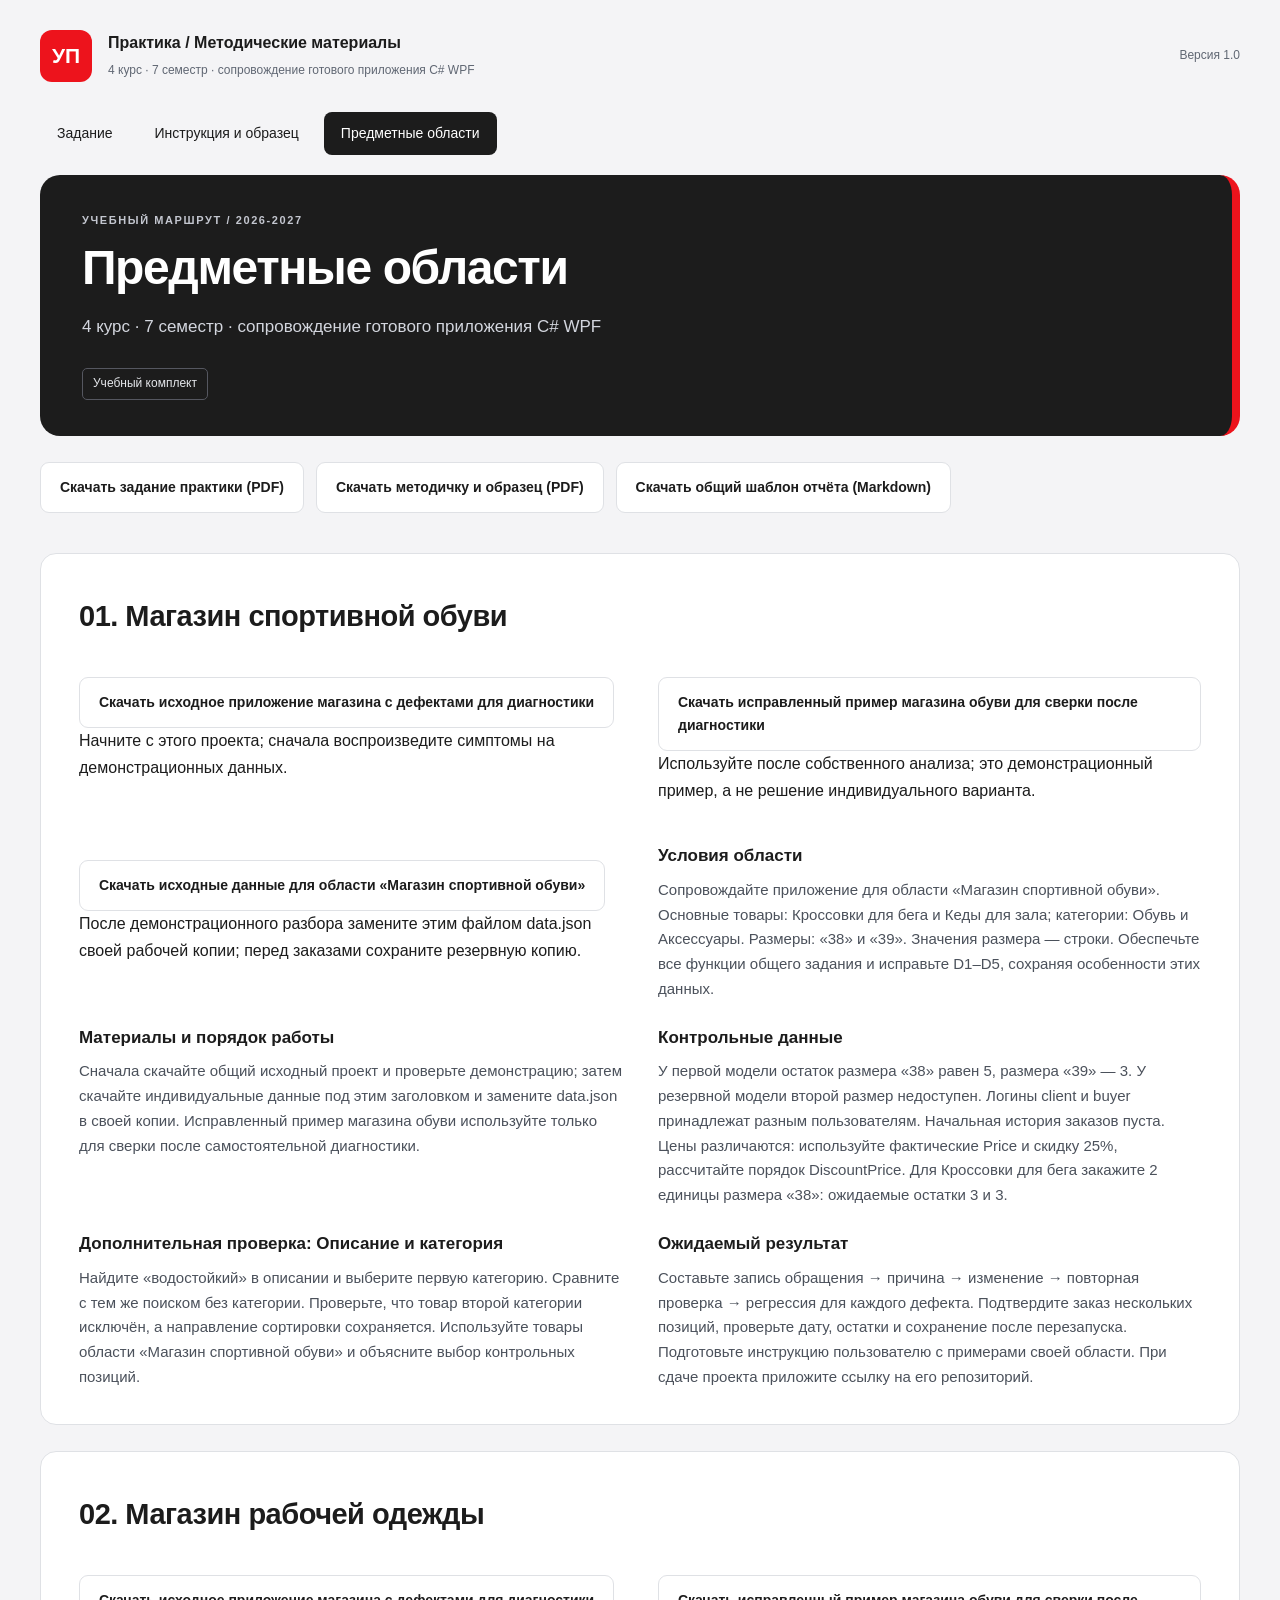
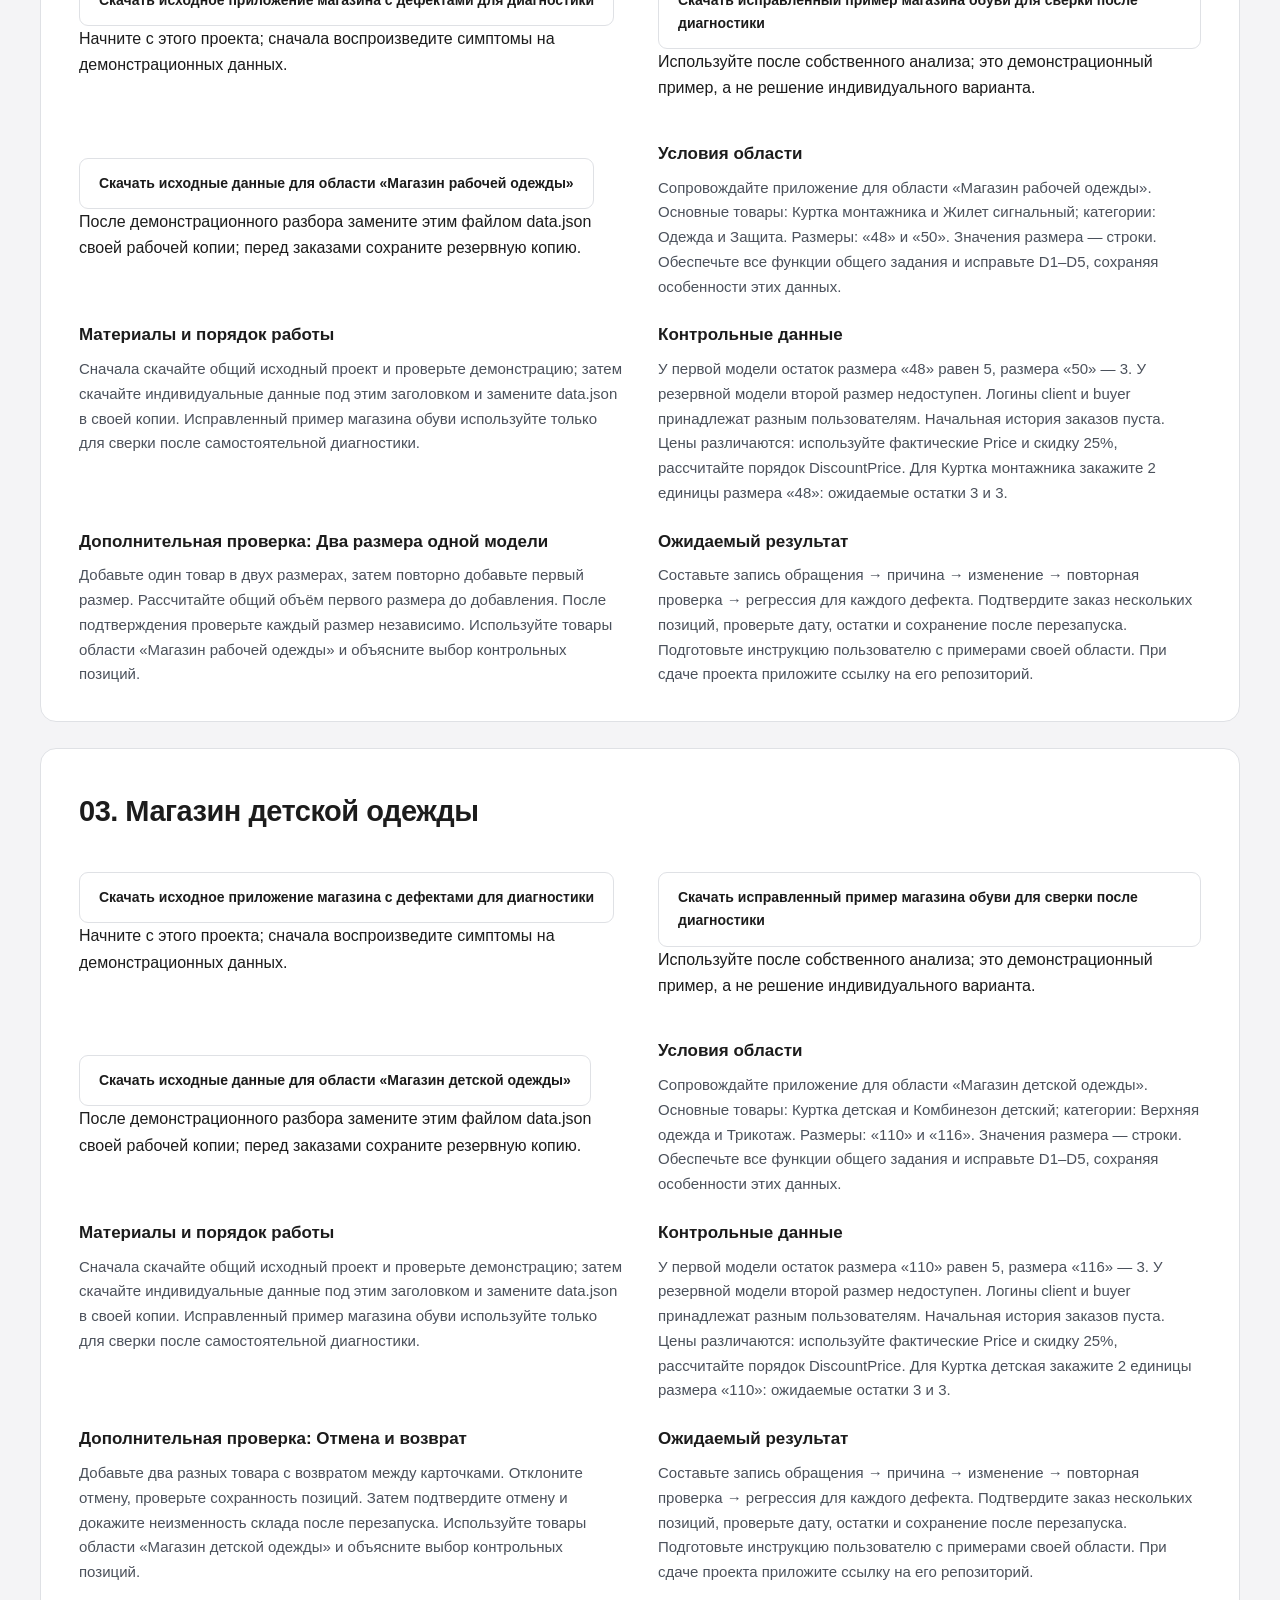
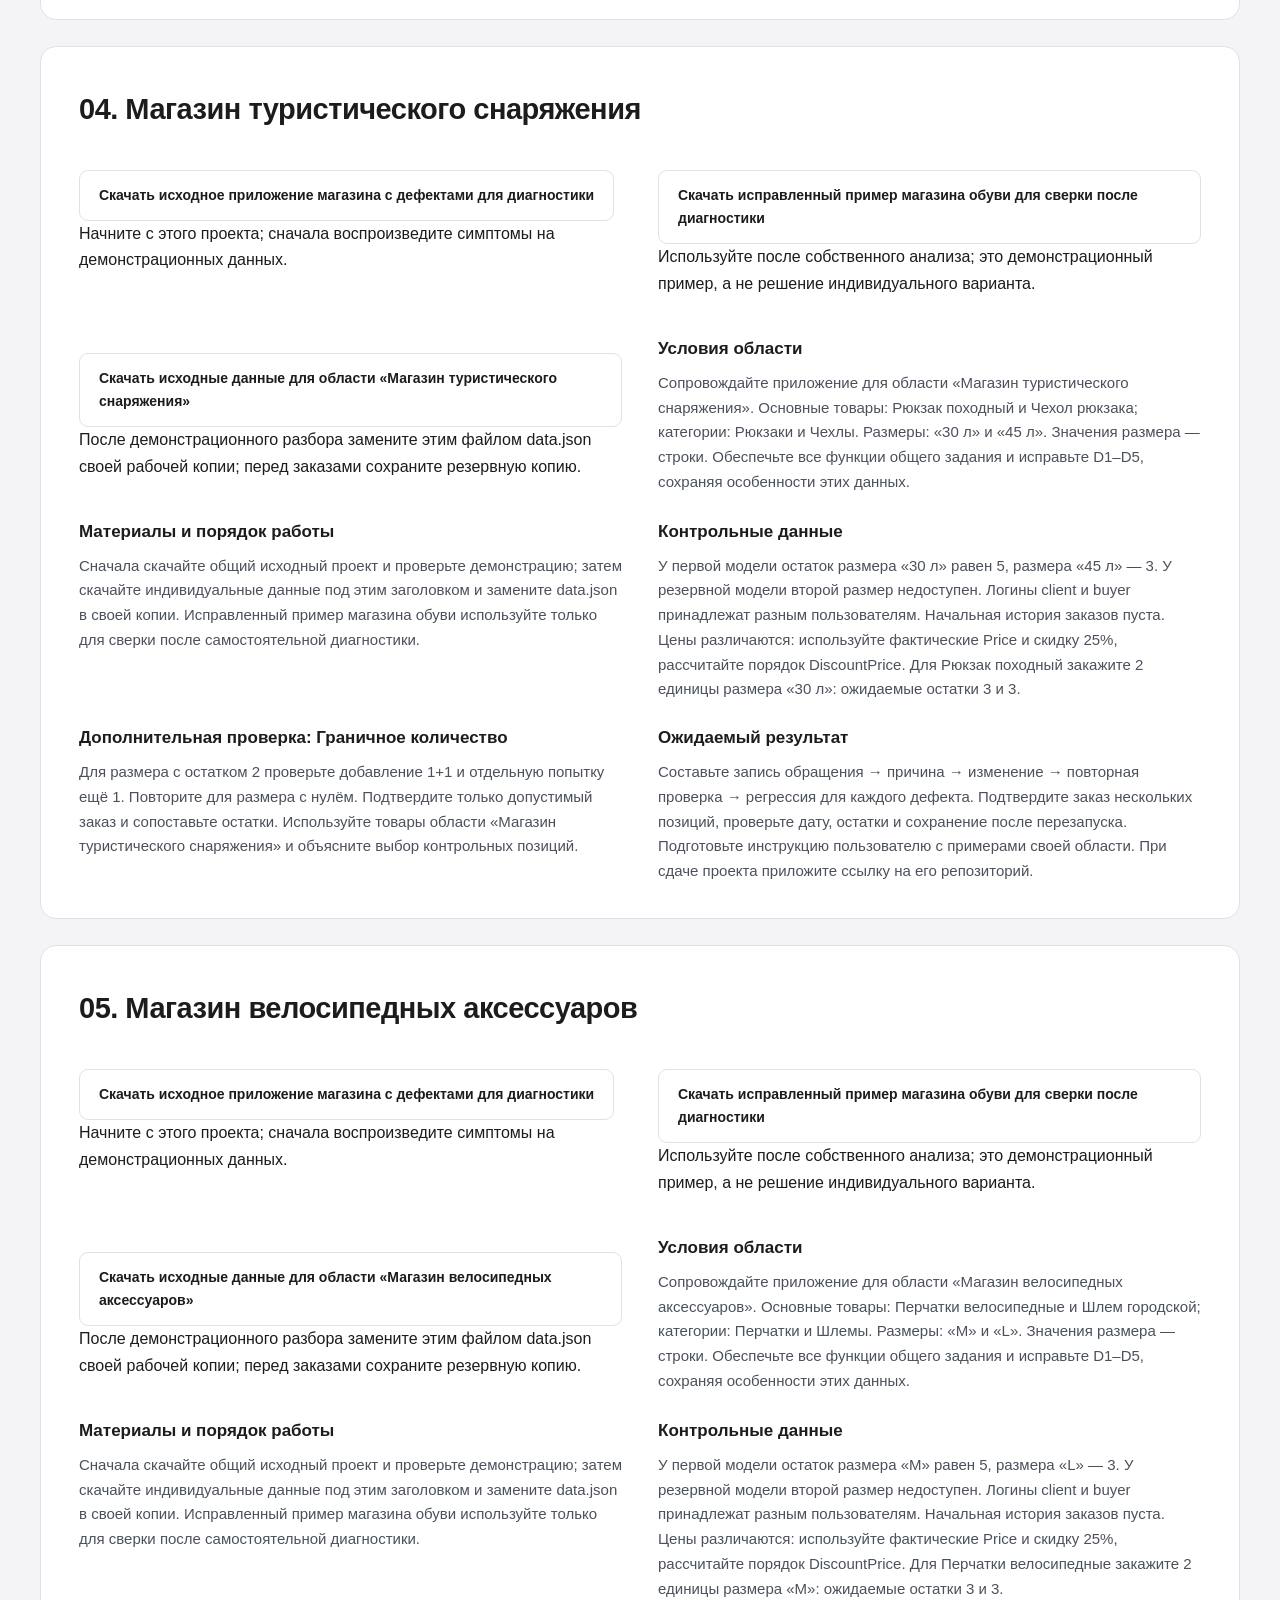
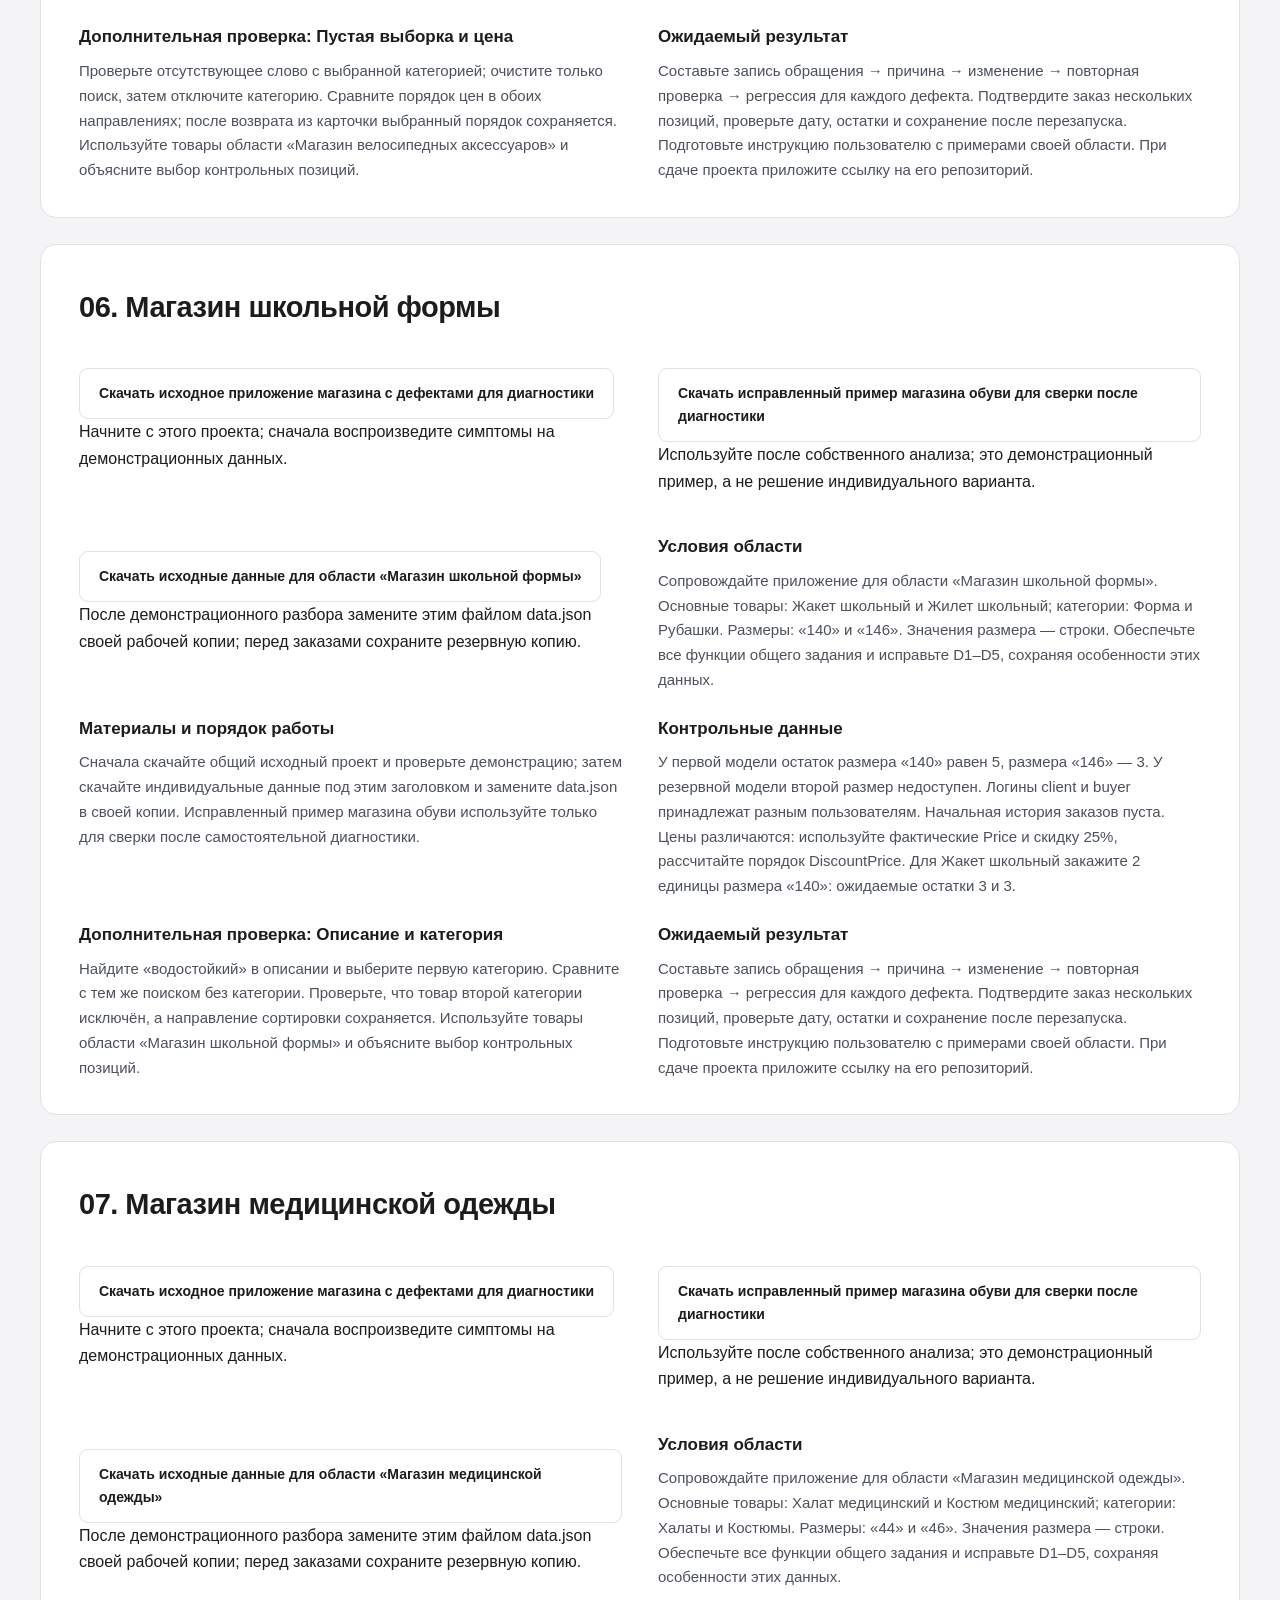
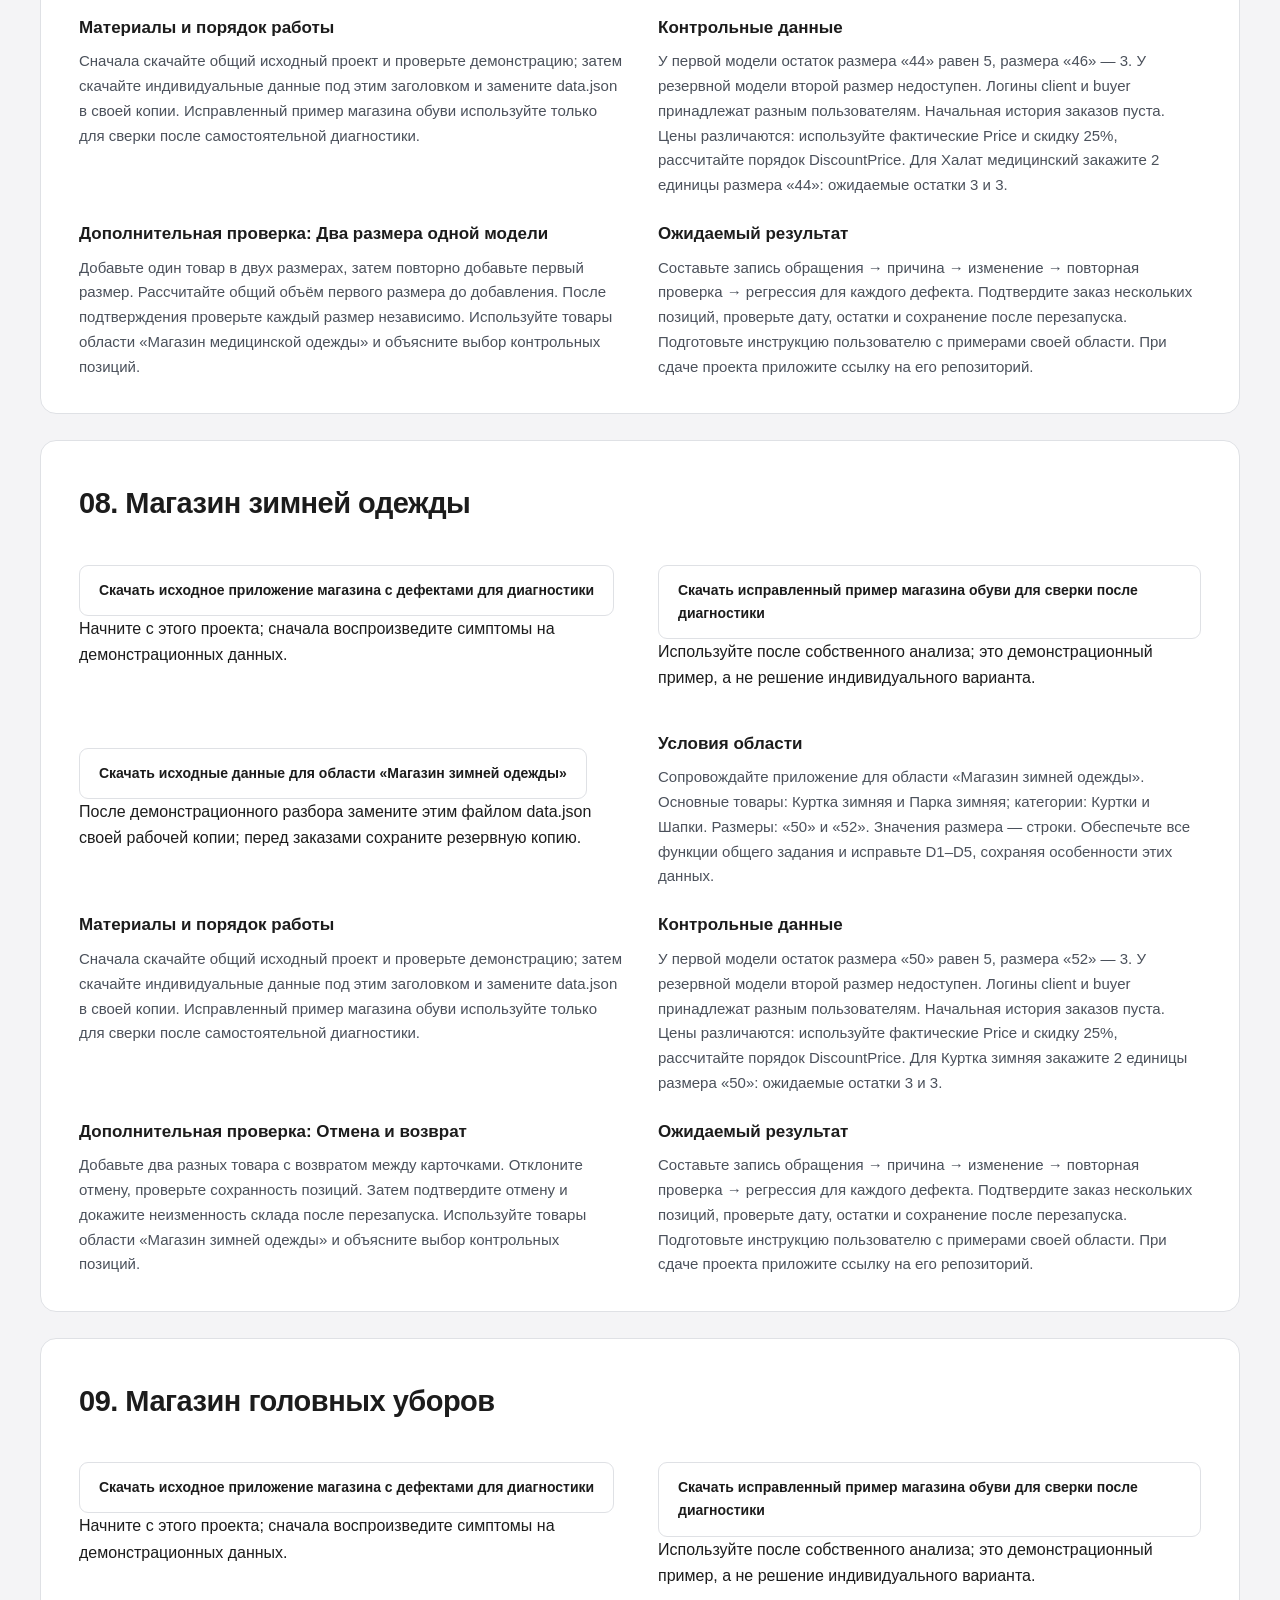
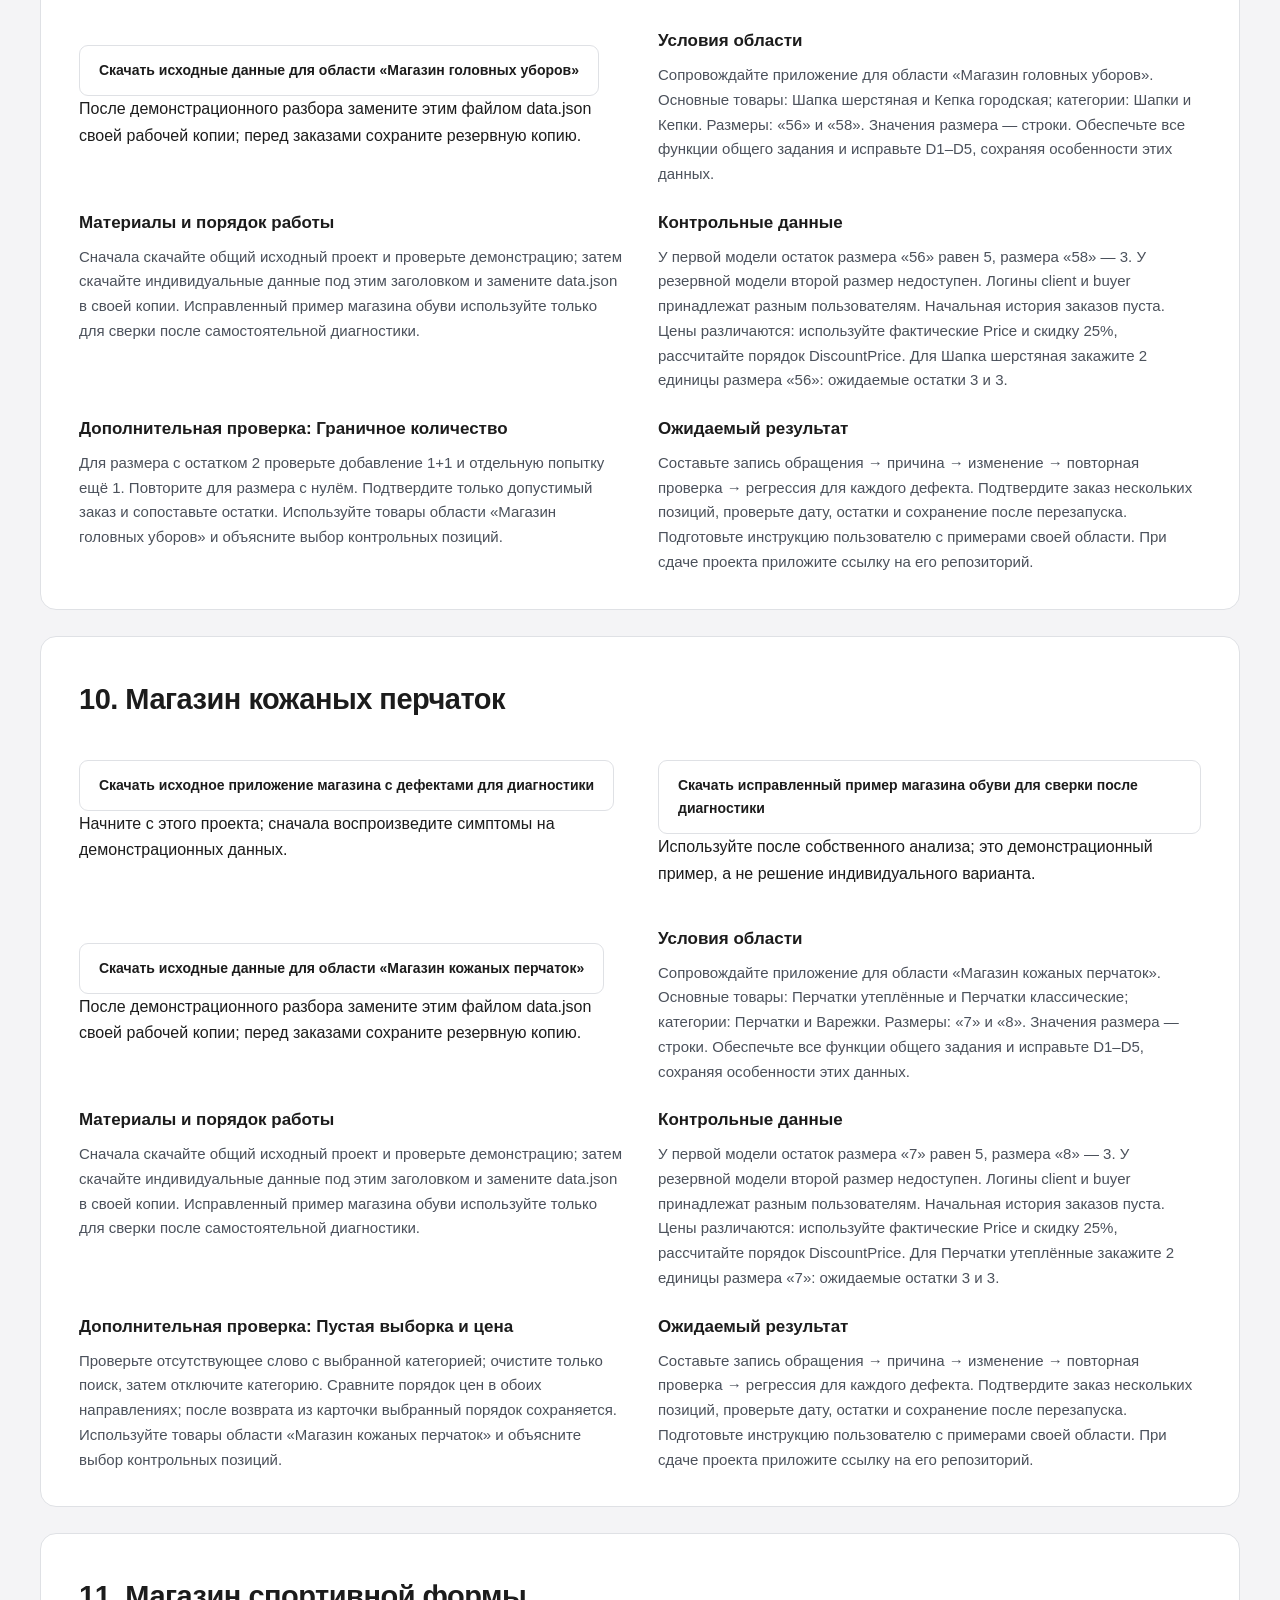
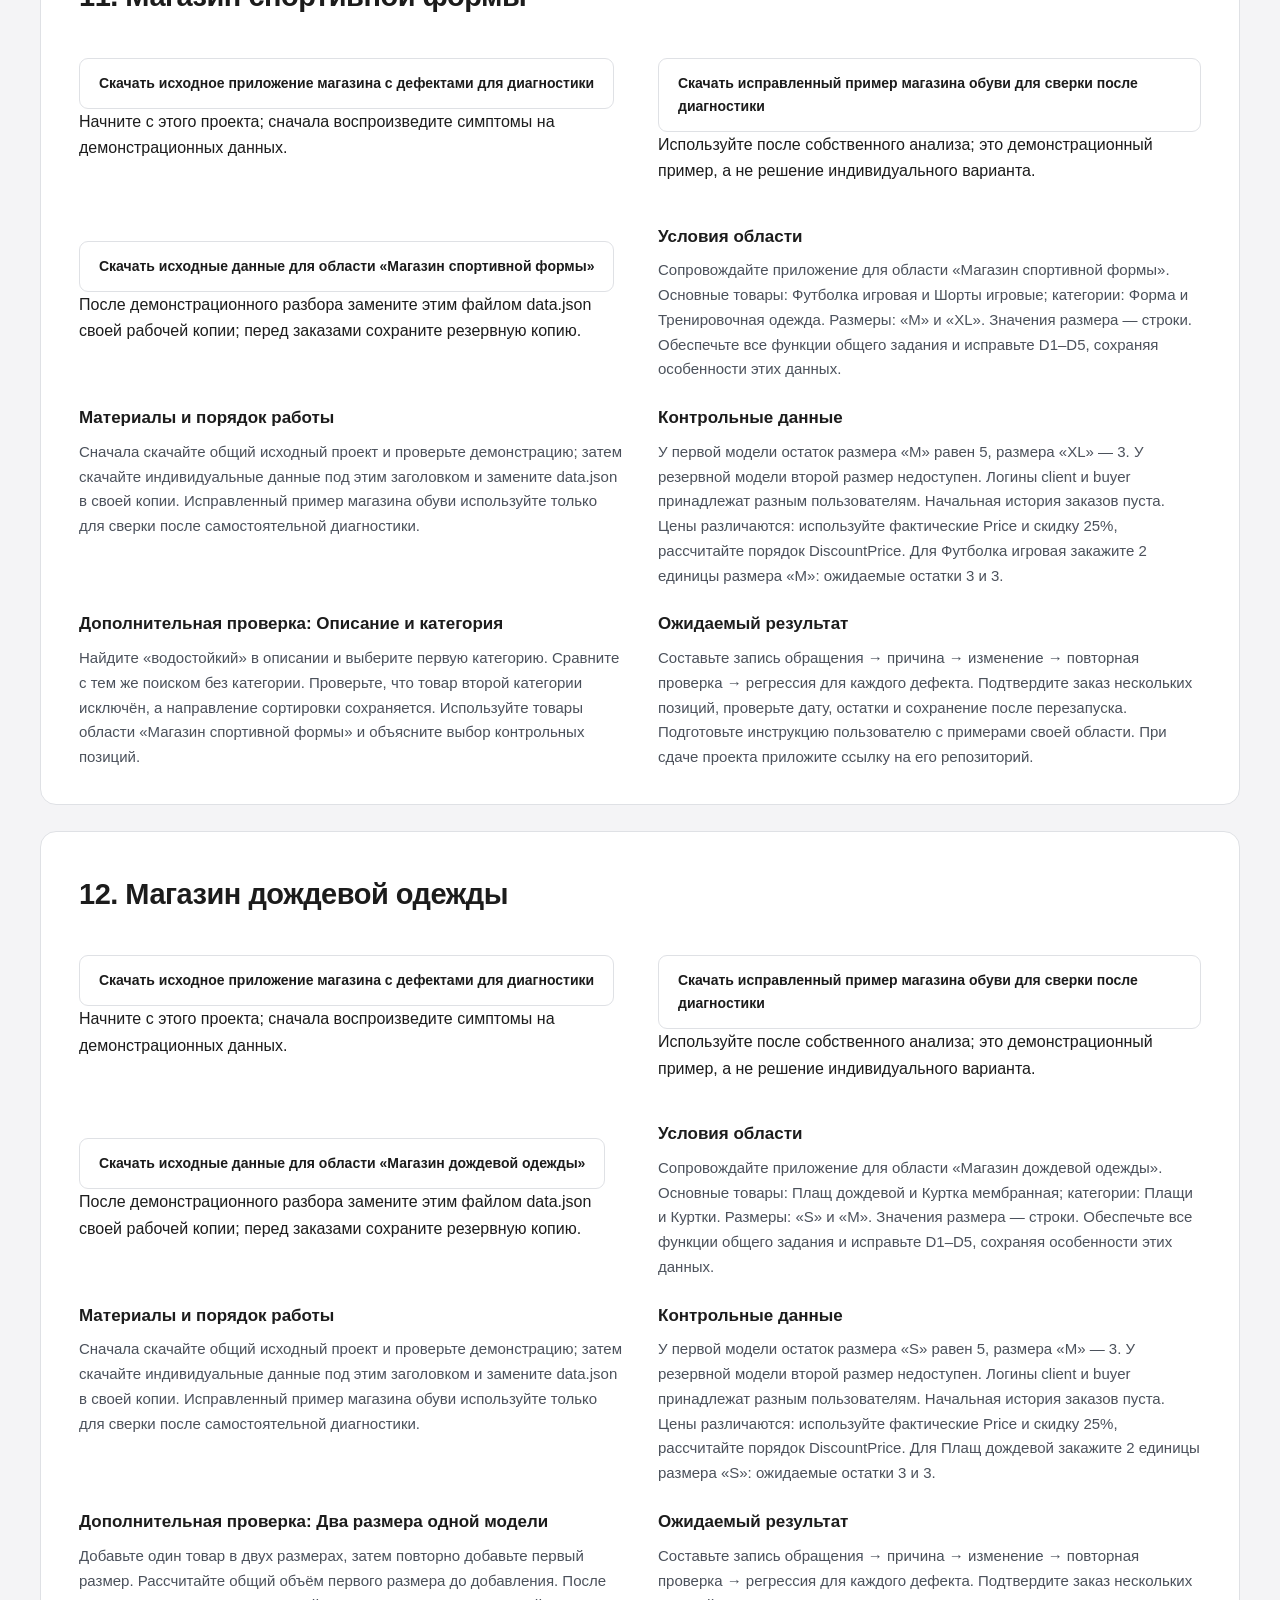
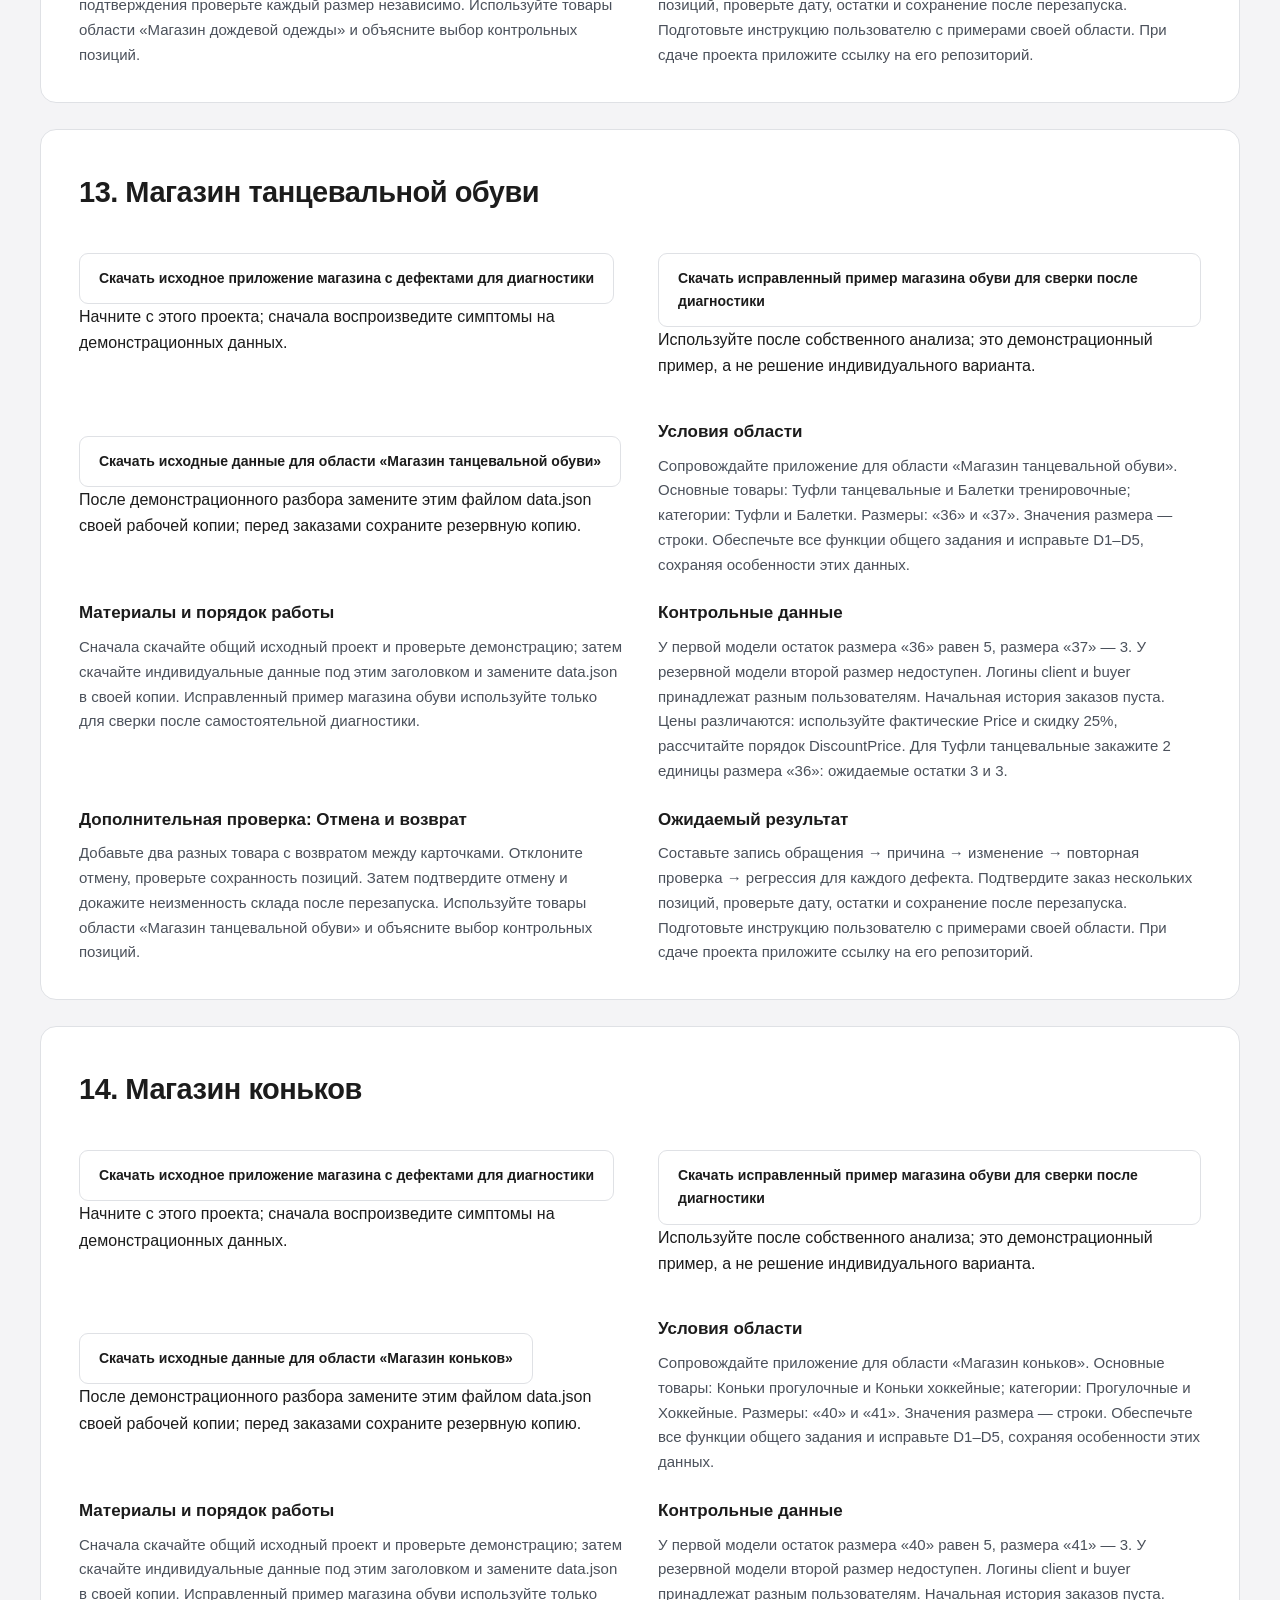
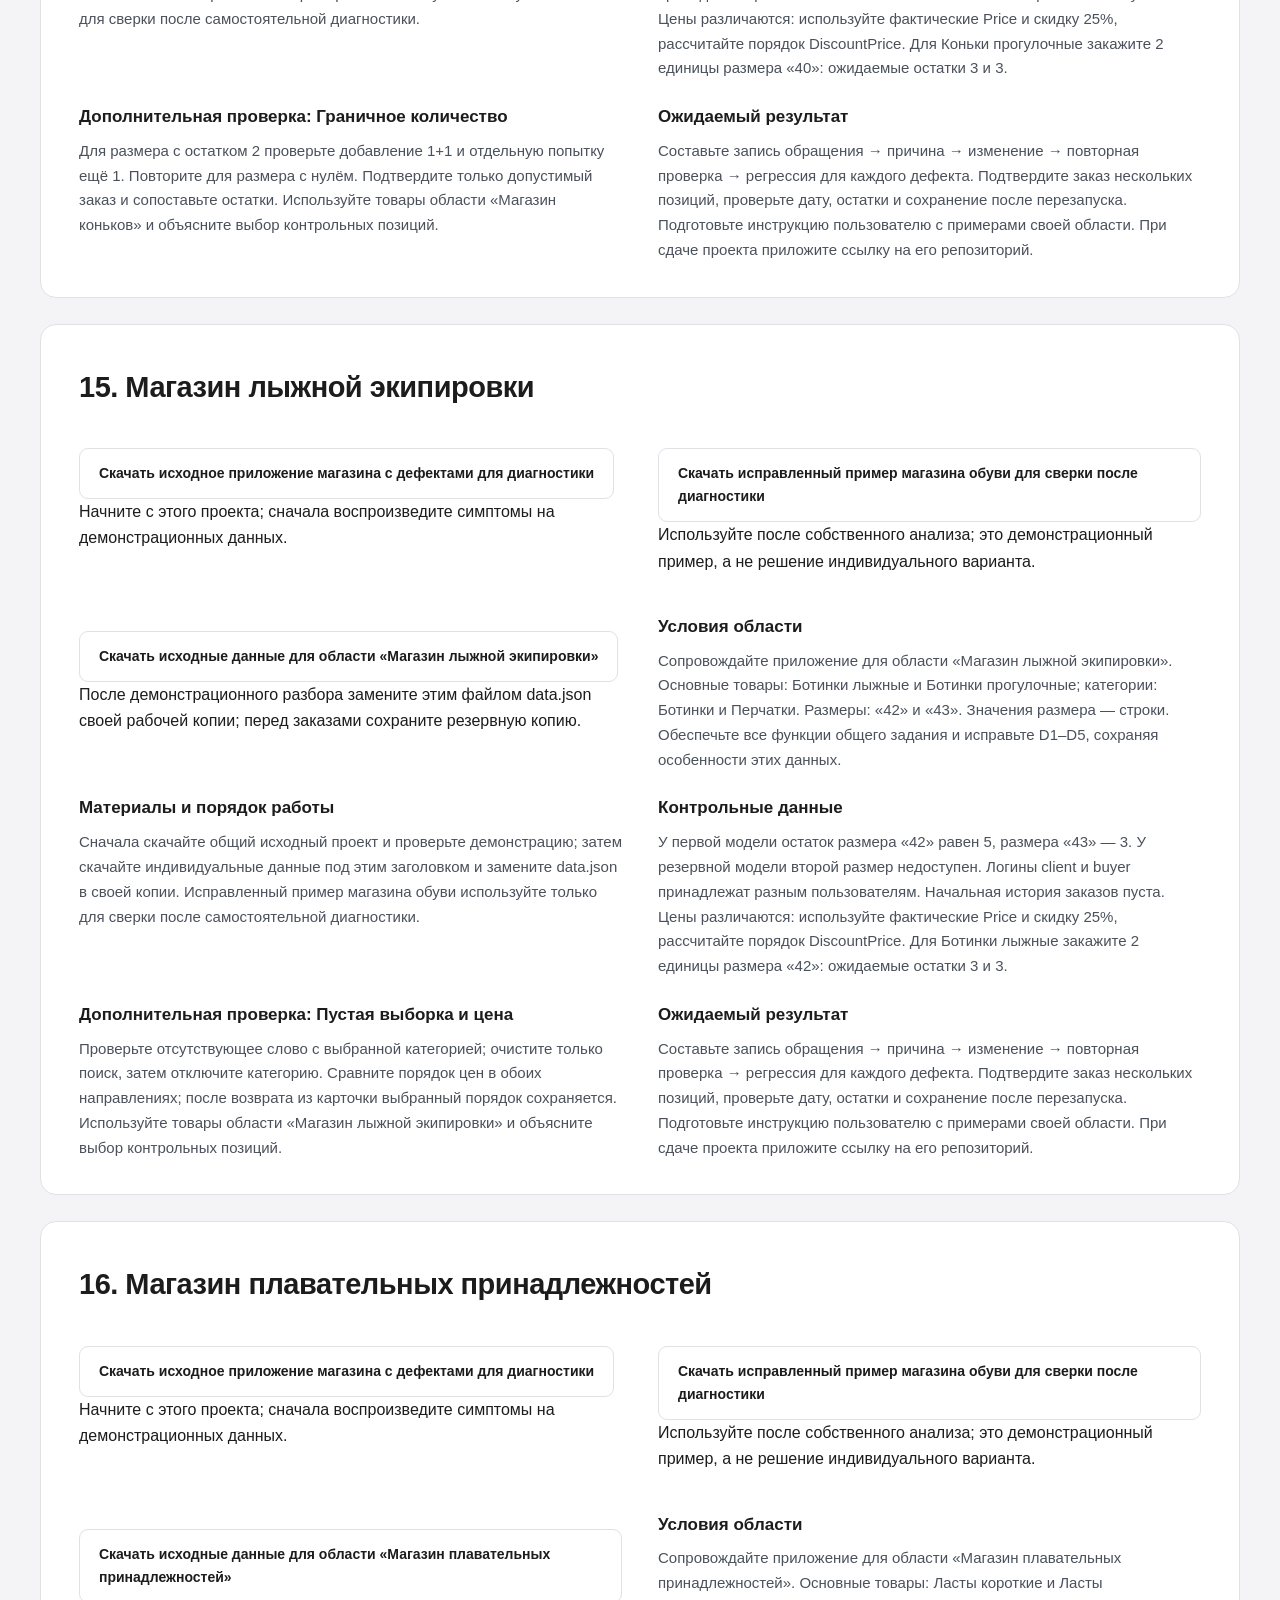
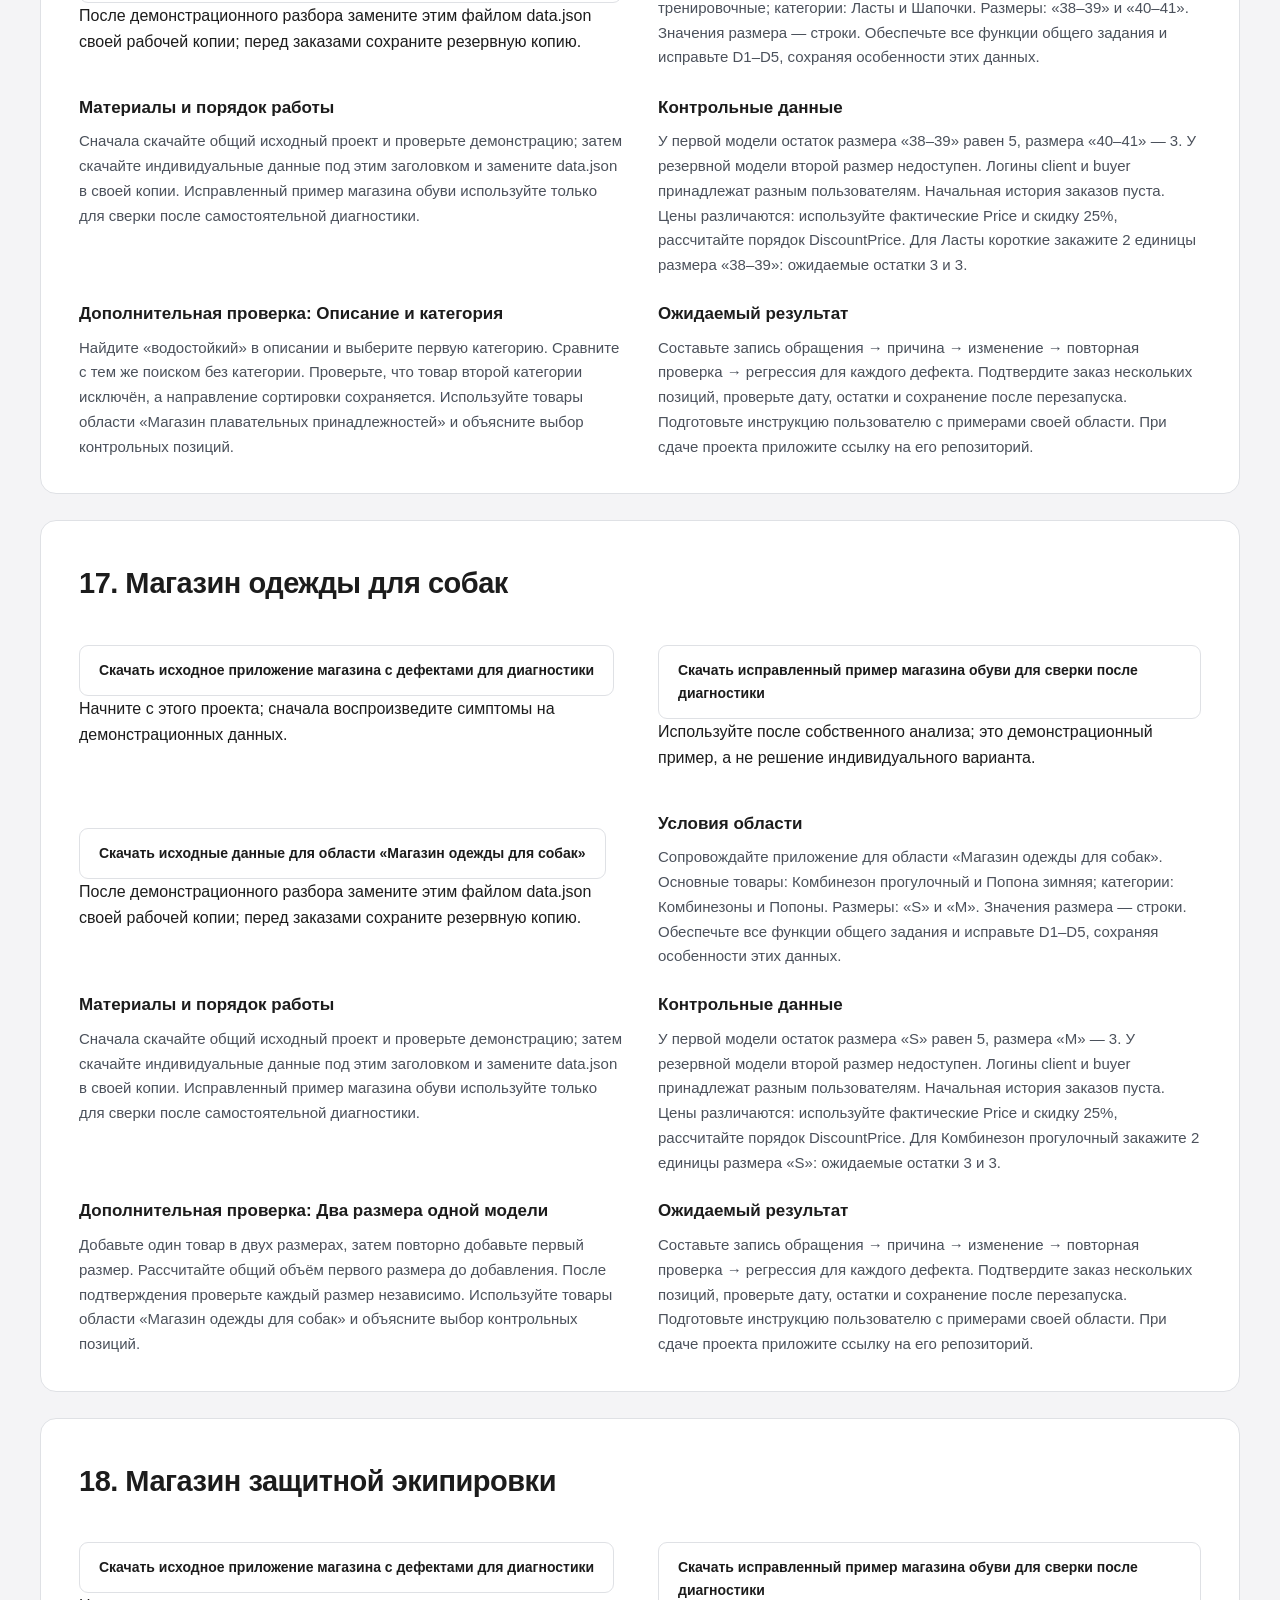
==== site/areas.html @ 61ae073d "Publish verified PM.04 educational practice for semester 7" ====
<!doctype html><html lang="ru"><head><meta charset="utf-8"><meta name="viewport" content="width=device-width,initial-scale=1"><title>Предметные области</title><link rel="icon" href="assets/favicon.svg"><link rel="stylesheet" href="assets/style.css"></head><body><a class="skip" href="#main">Перейти к содержанию</a><header class="shell top"><a class="brand" href="index.html"><span class="emblem">УП</span><span><strong>Практика / Методические материалы</strong><small>4 курс · 7 семестр · сопровождение готового приложения C# WPF</small></span></a><span class="version">Версия 1.0</span></header><div class="shell"><nav><a href="index.html" >Задание</a><a href="lessons.html" >Инструкция и образец</a><a href="areas.html" aria-current=page>Предметные области</a></nav><main id="main"><section class="hero"><p class="eyebrow">Учебный маршрут / 2026-2027</p><h1>Предметные области</h1><p>4 курс · 7 семестр · сопровождение готового приложения C# WPF</p><span class="badge">Учебный комплект</span></section><div class="downloads"><a class="button" href="downloads/assignment.pdf">Скачать задание практики (PDF)</a><a class="button" href="downloads/guide.pdf">Скачать методичку и образец (PDF)</a><a class="button" href="downloads/report-template.md">Скачать общий шаблон отчёта (Markdown)</a></div><article class="lesson" id="variant-01"><p class="eyebrow"></p><h2>01. Магазин спортивной обуви</h2><div class="blocks"><p class="block"><a class="button" href="downloads/Shop-source.zip">Скачать исходное приложение магазина с дефектами для диагностики</a><br>Начните с этого проекта; сначала воспроизведите симптомы на демонстрационных данных.</p><p class="block"><a class="button" href="downloads/Shop-fixed-example.zip">Скачать исправленный пример магазина обуви для сверки после диагностики</a><br>Используйте после собственного анализа; это демонстрационный пример, а не решение индивидуального варианта.</p><p class="block"><a class="button" href="downloads/variant-01.json">Скачать исходные данные для области «Магазин спортивной обуви»</a><br>После демонстрационного разбора замените этим файлом data.json своей рабочей копии; перед заказами сохраните резервную копию.</p><section class="block text"><h3>Условия области</h3><p>Сопровождайте приложение для области «Магазин спортивной обуви». Основные товары: Кроссовки для бега и Кеды для зала; категории: Обувь и Аксессуары. Размеры: «38» и «39». Значения размера — строки. Обеспечьте все функции общего задания и исправьте D1–D5, сохраняя особенности этих данных.</p></section><section class="block text"><h3>Материалы и порядок работы</h3><p>Сначала скачайте общий исходный проект и проверьте демонстрацию; затем скачайте индивидуальные данные под этим заголовком и замените data.json в своей копии. Исправленный пример магазина обуви используйте только для сверки после самостоятельной диагностики.</p></section><section class="block text"><h3>Контрольные данные</h3><p>У первой модели остаток размера «38» равен 5, размера «39» — 3. У резервной модели второй размер недоступен. Логины client и buyer принадлежат разным пользователям. Начальная история заказов пуста. Цены различаются: используйте фактические Price и скидку 25%, рассчитайте порядок DiscountPrice. Для Кроссовки для бега закажите 2 единицы размера «38»: ожидаемые остатки 3 и 3.</p></section><section class="block text"><h3>Дополнительная проверка: Описание и категория</h3><p>Найдите «водостойкий» в описании и выберите первую категорию. Сравните с тем же поиском без категории. Проверьте, что товар второй категории исключён, а направление сортировки сохраняется. Используйте товары области «Магазин спортивной обуви» и объясните выбор контрольных позиций.</p></section><section class="block text"><h3>Ожидаемый результат</h3><p>Составьте запись обращения → причина → изменение → повторная проверка → регрессия для каждого дефекта. Подтвердите заказ нескольких позиций, проверьте дату, остатки и сохранение после перезапуска. Подготовьте инструкцию пользователю с примерами своей области. При сдаче проекта приложите ссылку на его репозиторий.</p></section></div></article><article class="lesson" id="variant-02"><p class="eyebrow"></p><h2>02. Магазин рабочей одежды</h2><div class="blocks"><p class="block"><a class="button" href="downloads/Shop-source.zip">Скачать исходное приложение магазина с дефектами для диагностики</a><br>Начните с этого проекта; сначала воспроизведите симптомы на демонстрационных данных.</p><p class="block"><a class="button" href="downloads/Shop-fixed-example.zip">Скачать исправленный пример магазина обуви для сверки после диагностики</a><br>Используйте после собственного анализа; это демонстрационный пример, а не решение индивидуального варианта.</p><p class="block"><a class="button" href="downloads/variant-02.json">Скачать исходные данные для области «Магазин рабочей одежды»</a><br>После демонстрационного разбора замените этим файлом data.json своей рабочей копии; перед заказами сохраните резервную копию.</p><section class="block text"><h3>Условия области</h3><p>Сопровождайте приложение для области «Магазин рабочей одежды». Основные товары: Куртка монтажника и Жилет сигнальный; категории: Одежда и Защита. Размеры: «48» и «50». Значения размера — строки. Обеспечьте все функции общего задания и исправьте D1–D5, сохраняя особенности этих данных.</p></section><section class="block text"><h3>Материалы и порядок работы</h3><p>Сначала скачайте общий исходный проект и проверьте демонстрацию; затем скачайте индивидуальные данные под этим заголовком и замените data.json в своей копии. Исправленный пример магазина обуви используйте только для сверки после самостоятельной диагностики.</p></section><section class="block text"><h3>Контрольные данные</h3><p>У первой модели остаток размера «48» равен 5, размера «50» — 3. У резервной модели второй размер недоступен. Логины client и buyer принадлежат разным пользователям. Начальная история заказов пуста. Цены различаются: используйте фактические Price и скидку 25%, рассчитайте порядок DiscountPrice. Для Куртка монтажника закажите 2 единицы размера «48»: ожидаемые остатки 3 и 3.</p></section><section class="block text"><h3>Дополнительная проверка: Два размера одной модели</h3><p>Добавьте один товар в двух размерах, затем повторно добавьте первый размер. Рассчитайте общий объём первого размера до добавления. После подтверждения проверьте каждый размер независимо. Используйте товары области «Магазин рабочей одежды» и объясните выбор контрольных позиций.</p></section><section class="block text"><h3>Ожидаемый результат</h3><p>Составьте запись обращения → причина → изменение → повторная проверка → регрессия для каждого дефекта. Подтвердите заказ нескольких позиций, проверьте дату, остатки и сохранение после перезапуска. Подготовьте инструкцию пользователю с примерами своей области. При сдаче проекта приложите ссылку на его репозиторий.</p></section></div></article><article class="lesson" id="variant-03"><p class="eyebrow"></p><h2>03. Магазин детской одежды</h2><div class="blocks"><p class="block"><a class="button" href="downloads/Shop-source.zip">Скачать исходное приложение магазина с дефектами для диагностики</a><br>Начните с этого проекта; сначала воспроизведите симптомы на демонстрационных данных.</p><p class="block"><a class="button" href="downloads/Shop-fixed-example.zip">Скачать исправленный пример магазина обуви для сверки после диагностики</a><br>Используйте после собственного анализа; это демонстрационный пример, а не решение индивидуального варианта.</p><p class="block"><a class="button" href="downloads/variant-03.json">Скачать исходные данные для области «Магазин детской одежды»</a><br>После демонстрационного разбора замените этим файлом data.json своей рабочей копии; перед заказами сохраните резервную копию.</p><section class="block text"><h3>Условия области</h3><p>Сопровождайте приложение для области «Магазин детской одежды». Основные товары: Куртка детская и Комбинезон детский; категории: Верхняя одежда и Трикотаж. Размеры: «110» и «116». Значения размера — строки. Обеспечьте все функции общего задания и исправьте D1–D5, сохраняя особенности этих данных.</p></section><section class="block text"><h3>Материалы и порядок работы</h3><p>Сначала скачайте общий исходный проект и проверьте демонстрацию; затем скачайте индивидуальные данные под этим заголовком и замените data.json в своей копии. Исправленный пример магазина обуви используйте только для сверки после самостоятельной диагностики.</p></section><section class="block text"><h3>Контрольные данные</h3><p>У первой модели остаток размера «110» равен 5, размера «116» — 3. У резервной модели второй размер недоступен. Логины client и buyer принадлежат разным пользователям. Начальная история заказов пуста. Цены различаются: используйте фактические Price и скидку 25%, рассчитайте порядок DiscountPrice. Для Куртка детская закажите 2 единицы размера «110»: ожидаемые остатки 3 и 3.</p></section><section class="block text"><h3>Дополнительная проверка: Отмена и возврат</h3><p>Добавьте два разных товара с возвратом между карточками. Отклоните отмену, проверьте сохранность позиций. Затем подтвердите отмену и докажите неизменность склада после перезапуска. Используйте товары области «Магазин детской одежды» и объясните выбор контрольных позиций.</p></section><section class="block text"><h3>Ожидаемый результат</h3><p>Составьте запись обращения → причина → изменение → повторная проверка → регрессия для каждого дефекта. Подтвердите заказ нескольких позиций, проверьте дату, остатки и сохранение после перезапуска. Подготовьте инструкцию пользователю с примерами своей области. При сдаче проекта приложите ссылку на его репозиторий.</p></section></div></article><article class="lesson" id="variant-04"><p class="eyebrow"></p><h2>04. Магазин туристического снаряжения</h2><div class="blocks"><p class="block"><a class="button" href="downloads/Shop-source.zip">Скачать исходное приложение магазина с дефектами для диагностики</a><br>Начните с этого проекта; сначала воспроизведите симптомы на демонстрационных данных.</p><p class="block"><a class="button" href="downloads/Shop-fixed-example.zip">Скачать исправленный пример магазина обуви для сверки после диагностики</a><br>Используйте после собственного анализа; это демонстрационный пример, а не решение индивидуального варианта.</p><p class="block"><a class="button" href="downloads/variant-04.json">Скачать исходные данные для области «Магазин туристического снаряжения»</a><br>После демонстрационного разбора замените этим файлом data.json своей рабочей копии; перед заказами сохраните резервную копию.</p><section class="block text"><h3>Условия области</h3><p>Сопровождайте приложение для области «Магазин туристического снаряжения». Основные товары: Рюкзак походный и Чехол рюкзака; категории: Рюкзаки и Чехлы. Размеры: «30 л» и «45 л». Значения размера — строки. Обеспечьте все функции общего задания и исправьте D1–D5, сохраняя особенности этих данных.</p></section><section class="block text"><h3>Материалы и порядок работы</h3><p>Сначала скачайте общий исходный проект и проверьте демонстрацию; затем скачайте индивидуальные данные под этим заголовком и замените data.json в своей копии. Исправленный пример магазина обуви используйте только для сверки после самостоятельной диагностики.</p></section><section class="block text"><h3>Контрольные данные</h3><p>У первой модели остаток размера «30 л» равен 5, размера «45 л» — 3. У резервной модели второй размер недоступен. Логины client и buyer принадлежат разным пользователям. Начальная история заказов пуста. Цены различаются: используйте фактические Price и скидку 25%, рассчитайте порядок DiscountPrice. Для Рюкзак походный закажите 2 единицы размера «30 л»: ожидаемые остатки 3 и 3.</p></section><section class="block text"><h3>Дополнительная проверка: Граничное количество</h3><p>Для размера с остатком 2 проверьте добавление 1+1 и отдельную попытку ещё 1. Повторите для размера с нулём. Подтвердите только допустимый заказ и сопоставьте остатки. Используйте товары области «Магазин туристического снаряжения» и объясните выбор контрольных позиций.</p></section><section class="block text"><h3>Ожидаемый результат</h3><p>Составьте запись обращения → причина → изменение → повторная проверка → регрессия для каждого дефекта. Подтвердите заказ нескольких позиций, проверьте дату, остатки и сохранение после перезапуска. Подготовьте инструкцию пользователю с примерами своей области. При сдаче проекта приложите ссылку на его репозиторий.</p></section></div></article><article class="lesson" id="variant-05"><p class="eyebrow"></p><h2>05. Магазин велосипедных аксессуаров</h2><div class="blocks"><p class="block"><a class="button" href="downloads/Shop-source.zip">Скачать исходное приложение магазина с дефектами для диагностики</a><br>Начните с этого проекта; сначала воспроизведите симптомы на демонстрационных данных.</p><p class="block"><a class="button" href="downloads/Shop-fixed-example.zip">Скачать исправленный пример магазина обуви для сверки после диагностики</a><br>Используйте после собственного анализа; это демонстрационный пример, а не решение индивидуального варианта.</p><p class="block"><a class="button" href="downloads/variant-05.json">Скачать исходные данные для области «Магазин велосипедных аксессуаров»</a><br>После демонстрационного разбора замените этим файлом data.json своей рабочей копии; перед заказами сохраните резервную копию.</p><section class="block text"><h3>Условия области</h3><p>Сопровождайте приложение для области «Магазин велосипедных аксессуаров». Основные товары: Перчатки велосипедные и Шлем городской; категории: Перчатки и Шлемы. Размеры: «M» и «L». Значения размера — строки. Обеспечьте все функции общего задания и исправьте D1–D5, сохраняя особенности этих данных.</p></section><section class="block text"><h3>Материалы и порядок работы</h3><p>Сначала скачайте общий исходный проект и проверьте демонстрацию; затем скачайте индивидуальные данные под этим заголовком и замените data.json в своей копии. Исправленный пример магазина обуви используйте только для сверки после самостоятельной диагностики.</p></section><section class="block text"><h3>Контрольные данные</h3><p>У первой модели остаток размера «M» равен 5, размера «L» — 3. У резервной модели второй размер недоступен. Логины client и buyer принадлежат разным пользователям. Начальная история заказов пуста. Цены различаются: используйте фактические Price и скидку 25%, рассчитайте порядок DiscountPrice. Для Перчатки велосипедные закажите 2 единицы размера «M»: ожидаемые остатки 3 и 3.</p></section><section class="block text"><h3>Дополнительная проверка: Пустая выборка и цена</h3><p>Проверьте отсутствующее слово с выбранной категорией; очистите только поиск, затем отключите категорию. Сравните порядок цен в обоих направлениях; после возврата из карточки выбранный порядок сохраняется. Используйте товары области «Магазин велосипедных аксессуаров» и объясните выбор контрольных позиций.</p></section><section class="block text"><h3>Ожидаемый результат</h3><p>Составьте запись обращения → причина → изменение → повторная проверка → регрессия для каждого дефекта. Подтвердите заказ нескольких позиций, проверьте дату, остатки и сохранение после перезапуска. Подготовьте инструкцию пользователю с примерами своей области. При сдаче проекта приложите ссылку на его репозиторий.</p></section></div></article><article class="lesson" id="variant-06"><p class="eyebrow"></p><h2>06. Магазин школьной формы</h2><div class="blocks"><p class="block"><a class="button" href="downloads/Shop-source.zip">Скачать исходное приложение магазина с дефектами для диагностики</a><br>Начните с этого проекта; сначала воспроизведите симптомы на демонстрационных данных.</p><p class="block"><a class="button" href="downloads/Shop-fixed-example.zip">Скачать исправленный пример магазина обуви для сверки после диагностики</a><br>Используйте после собственного анализа; это демонстрационный пример, а не решение индивидуального варианта.</p><p class="block"><a class="button" href="downloads/variant-06.json">Скачать исходные данные для области «Магазин школьной формы»</a><br>После демонстрационного разбора замените этим файлом data.json своей рабочей копии; перед заказами сохраните резервную копию.</p><section class="block text"><h3>Условия области</h3><p>Сопровождайте приложение для области «Магазин школьной формы». Основные товары: Жакет школьный и Жилет школьный; категории: Форма и Рубашки. Размеры: «140» и «146». Значения размера — строки. Обеспечьте все функции общего задания и исправьте D1–D5, сохраняя особенности этих данных.</p></section><section class="block text"><h3>Материалы и порядок работы</h3><p>Сначала скачайте общий исходный проект и проверьте демонстрацию; затем скачайте индивидуальные данные под этим заголовком и замените data.json в своей копии. Исправленный пример магазина обуви используйте только для сверки после самостоятельной диагностики.</p></section><section class="block text"><h3>Контрольные данные</h3><p>У первой модели остаток размера «140» равен 5, размера «146» — 3. У резервной модели второй размер недоступен. Логины client и buyer принадлежат разным пользователям. Начальная история заказов пуста. Цены различаются: используйте фактические Price и скидку 25%, рассчитайте порядок DiscountPrice. Для Жакет школьный закажите 2 единицы размера «140»: ожидаемые остатки 3 и 3.</p></section><section class="block text"><h3>Дополнительная проверка: Описание и категория</h3><p>Найдите «водостойкий» в описании и выберите первую категорию. Сравните с тем же поиском без категории. Проверьте, что товар второй категории исключён, а направление сортировки сохраняется. Используйте товары области «Магазин школьной формы» и объясните выбор контрольных позиций.</p></section><section class="block text"><h3>Ожидаемый результат</h3><p>Составьте запись обращения → причина → изменение → повторная проверка → регрессия для каждого дефекта. Подтвердите заказ нескольких позиций, проверьте дату, остатки и сохранение после перезапуска. Подготовьте инструкцию пользователю с примерами своей области. При сдаче проекта приложите ссылку на его репозиторий.</p></section></div></article><article class="lesson" id="variant-07"><p class="eyebrow"></p><h2>07. Магазин медицинской одежды</h2><div class="blocks"><p class="block"><a class="button" href="downloads/Shop-source.zip">Скачать исходное приложение магазина с дефектами для диагностики</a><br>Начните с этого проекта; сначала воспроизведите симптомы на демонстрационных данных.</p><p class="block"><a class="button" href="downloads/Shop-fixed-example.zip">Скачать исправленный пример магазина обуви для сверки после диагностики</a><br>Используйте после собственного анализа; это демонстрационный пример, а не решение индивидуального варианта.</p><p class="block"><a class="button" href="downloads/variant-07.json">Скачать исходные данные для области «Магазин медицинской одежды»</a><br>После демонстрационного разбора замените этим файлом data.json своей рабочей копии; перед заказами сохраните резервную копию.</p><section class="block text"><h3>Условия области</h3><p>Сопровождайте приложение для области «Магазин медицинской одежды». Основные товары: Халат медицинский и Костюм медицинский; категории: Халаты и Костюмы. Размеры: «44» и «46». Значения размера — строки. Обеспечьте все функции общего задания и исправьте D1–D5, сохраняя особенности этих данных.</p></section><section class="block text"><h3>Материалы и порядок работы</h3><p>Сначала скачайте общий исходный проект и проверьте демонстрацию; затем скачайте индивидуальные данные под этим заголовком и замените data.json в своей копии. Исправленный пример магазина обуви используйте только для сверки после самостоятельной диагностики.</p></section><section class="block text"><h3>Контрольные данные</h3><p>У первой модели остаток размера «44» равен 5, размера «46» — 3. У резервной модели второй размер недоступен. Логины client и buyer принадлежат разным пользователям. Начальная история заказов пуста. Цены различаются: используйте фактические Price и скидку 25%, рассчитайте порядок DiscountPrice. Для Халат медицинский закажите 2 единицы размера «44»: ожидаемые остатки 3 и 3.</p></section><section class="block text"><h3>Дополнительная проверка: Два размера одной модели</h3><p>Добавьте один товар в двух размерах, затем повторно добавьте первый размер. Рассчитайте общий объём первого размера до добавления. После подтверждения проверьте каждый размер независимо. Используйте товары области «Магазин медицинской одежды» и объясните выбор контрольных позиций.</p></section><section class="block text"><h3>Ожидаемый результат</h3><p>Составьте запись обращения → причина → изменение → повторная проверка → регрессия для каждого дефекта. Подтвердите заказ нескольких позиций, проверьте дату, остатки и сохранение после перезапуска. Подготовьте инструкцию пользователю с примерами своей области. При сдаче проекта приложите ссылку на его репозиторий.</p></section></div></article><article class="lesson" id="variant-08"><p class="eyebrow"></p><h2>08. Магазин зимней одежды</h2><div class="blocks"><p class="block"><a class="button" href="downloads/Shop-source.zip">Скачать исходное приложение магазина с дефектами для диагностики</a><br>Начните с этого проекта; сначала воспроизведите симптомы на демонстрационных данных.</p><p class="block"><a class="button" href="downloads/Shop-fixed-example.zip">Скачать исправленный пример магазина обуви для сверки после диагностики</a><br>Используйте после собственного анализа; это демонстрационный пример, а не решение индивидуального варианта.</p><p class="block"><a class="button" href="downloads/variant-08.json">Скачать исходные данные для области «Магазин зимней одежды»</a><br>После демонстрационного разбора замените этим файлом data.json своей рабочей копии; перед заказами сохраните резервную копию.</p><section class="block text"><h3>Условия области</h3><p>Сопровождайте приложение для области «Магазин зимней одежды». Основные товары: Куртка зимняя и Парка зимняя; категории: Куртки и Шапки. Размеры: «50» и «52». Значения размера — строки. Обеспечьте все функции общего задания и исправьте D1–D5, сохраняя особенности этих данных.</p></section><section class="block text"><h3>Материалы и порядок работы</h3><p>Сначала скачайте общий исходный проект и проверьте демонстрацию; затем скачайте индивидуальные данные под этим заголовком и замените data.json в своей копии. Исправленный пример магазина обуви используйте только для сверки после самостоятельной диагностики.</p></section><section class="block text"><h3>Контрольные данные</h3><p>У первой модели остаток размера «50» равен 5, размера «52» — 3. У резервной модели второй размер недоступен. Логины client и buyer принадлежат разным пользователям. Начальная история заказов пуста. Цены различаются: используйте фактические Price и скидку 25%, рассчитайте порядок DiscountPrice. Для Куртка зимняя закажите 2 единицы размера «50»: ожидаемые остатки 3 и 3.</p></section><section class="block text"><h3>Дополнительная проверка: Отмена и возврат</h3><p>Добавьте два разных товара с возвратом между карточками. Отклоните отмену, проверьте сохранность позиций. Затем подтвердите отмену и докажите неизменность склада после перезапуска. Используйте товары области «Магазин зимней одежды» и объясните выбор контрольных позиций.</p></section><section class="block text"><h3>Ожидаемый результат</h3><p>Составьте запись обращения → причина → изменение → повторная проверка → регрессия для каждого дефекта. Подтвердите заказ нескольких позиций, проверьте дату, остатки и сохранение после перезапуска. Подготовьте инструкцию пользователю с примерами своей области. При сдаче проекта приложите ссылку на его репозиторий.</p></section></div></article><article class="lesson" id="variant-09"><p class="eyebrow"></p><h2>09. Магазин головных уборов</h2><div class="blocks"><p class="block"><a class="button" href="downloads/Shop-source.zip">Скачать исходное приложение магазина с дефектами для диагностики</a><br>Начните с этого проекта; сначала воспроизведите симптомы на демонстрационных данных.</p><p class="block"><a class="button" href="downloads/Shop-fixed-example.zip">Скачать исправленный пример магазина обуви для сверки после диагностики</a><br>Используйте после собственного анализа; это демонстрационный пример, а не решение индивидуального варианта.</p><p class="block"><a class="button" href="downloads/variant-09.json">Скачать исходные данные для области «Магазин головных уборов»</a><br>После демонстрационного разбора замените этим файлом data.json своей рабочей копии; перед заказами сохраните резервную копию.</p><section class="block text"><h3>Условия области</h3><p>Сопровождайте приложение для области «Магазин головных уборов». Основные товары: Шапка шерстяная и Кепка городская; категории: Шапки и Кепки. Размеры: «56» и «58». Значения размера — строки. Обеспечьте все функции общего задания и исправьте D1–D5, сохраняя особенности этих данных.</p></section><section class="block text"><h3>Материалы и порядок работы</h3><p>Сначала скачайте общий исходный проект и проверьте демонстрацию; затем скачайте индивидуальные данные под этим заголовком и замените data.json в своей копии. Исправленный пример магазина обуви используйте только для сверки после самостоятельной диагностики.</p></section><section class="block text"><h3>Контрольные данные</h3><p>У первой модели остаток размера «56» равен 5, размера «58» — 3. У резервной модели второй размер недоступен. Логины client и buyer принадлежат разным пользователям. Начальная история заказов пуста. Цены различаются: используйте фактические Price и скидку 25%, рассчитайте порядок DiscountPrice. Для Шапка шерстяная закажите 2 единицы размера «56»: ожидаемые остатки 3 и 3.</p></section><section class="block text"><h3>Дополнительная проверка: Граничное количество</h3><p>Для размера с остатком 2 проверьте добавление 1+1 и отдельную попытку ещё 1. Повторите для размера с нулём. Подтвердите только допустимый заказ и сопоставьте остатки. Используйте товары области «Магазин головных уборов» и объясните выбор контрольных позиций.</p></section><section class="block text"><h3>Ожидаемый результат</h3><p>Составьте запись обращения → причина → изменение → повторная проверка → регрессия для каждого дефекта. Подтвердите заказ нескольких позиций, проверьте дату, остатки и сохранение после перезапуска. Подготовьте инструкцию пользователю с примерами своей области. При сдаче проекта приложите ссылку на его репозиторий.</p></section></div></article><article class="lesson" id="variant-10"><p class="eyebrow"></p><h2>10. Магазин кожаных перчаток</h2><div class="blocks"><p class="block"><a class="button" href="downloads/Shop-source.zip">Скачать исходное приложение магазина с дефектами для диагностики</a><br>Начните с этого проекта; сначала воспроизведите симптомы на демонстрационных данных.</p><p class="block"><a class="button" href="downloads/Shop-fixed-example.zip">Скачать исправленный пример магазина обуви для сверки после диагностики</a><br>Используйте после собственного анализа; это демонстрационный пример, а не решение индивидуального варианта.</p><p class="block"><a class="button" href="downloads/variant-10.json">Скачать исходные данные для области «Магазин кожаных перчаток»</a><br>После демонстрационного разбора замените этим файлом data.json своей рабочей копии; перед заказами сохраните резервную копию.</p><section class="block text"><h3>Условия области</h3><p>Сопровождайте приложение для области «Магазин кожаных перчаток». Основные товары: Перчатки утеплённые и Перчатки классические; категории: Перчатки и Варежки. Размеры: «7» и «8». Значения размера — строки. Обеспечьте все функции общего задания и исправьте D1–D5, сохраняя особенности этих данных.</p></section><section class="block text"><h3>Материалы и порядок работы</h3><p>Сначала скачайте общий исходный проект и проверьте демонстрацию; затем скачайте индивидуальные данные под этим заголовком и замените data.json в своей копии. Исправленный пример магазина обуви используйте только для сверки после самостоятельной диагностики.</p></section><section class="block text"><h3>Контрольные данные</h3><p>У первой модели остаток размера «7» равен 5, размера «8» — 3. У резервной модели второй размер недоступен. Логины client и buyer принадлежат разным пользователям. Начальная история заказов пуста. Цены различаются: используйте фактические Price и скидку 25%, рассчитайте порядок DiscountPrice. Для Перчатки утеплённые закажите 2 единицы размера «7»: ожидаемые остатки 3 и 3.</p></section><section class="block text"><h3>Дополнительная проверка: Пустая выборка и цена</h3><p>Проверьте отсутствующее слово с выбранной категорией; очистите только поиск, затем отключите категорию. Сравните порядок цен в обоих направлениях; после возврата из карточки выбранный порядок сохраняется. Используйте товары области «Магазин кожаных перчаток» и объясните выбор контрольных позиций.</p></section><section class="block text"><h3>Ожидаемый результат</h3><p>Составьте запись обращения → причина → изменение → повторная проверка → регрессия для каждого дефекта. Подтвердите заказ нескольких позиций, проверьте дату, остатки и сохранение после перезапуска. Подготовьте инструкцию пользователю с примерами своей области. При сдаче проекта приложите ссылку на его репозиторий.</p></section></div></article><article class="lesson" id="variant-11"><p class="eyebrow"></p><h2>11. Магазин спортивной формы</h2><div class="blocks"><p class="block"><a class="button" href="downloads/Shop-source.zip">Скачать исходное приложение магазина с дефектами для диагностики</a><br>Начните с этого проекта; сначала воспроизведите симптомы на демонстрационных данных.</p><p class="block"><a class="button" href="downloads/Shop-fixed-example.zip">Скачать исправленный пример магазина обуви для сверки после диагностики</a><br>Используйте после собственного анализа; это демонстрационный пример, а не решение индивидуального варианта.</p><p class="block"><a class="button" href="downloads/variant-11.json">Скачать исходные данные для области «Магазин спортивной формы»</a><br>После демонстрационного разбора замените этим файлом data.json своей рабочей копии; перед заказами сохраните резервную копию.</p><section class="block text"><h3>Условия области</h3><p>Сопровождайте приложение для области «Магазин спортивной формы». Основные товары: Футболка игровая и Шорты игровые; категории: Форма и Тренировочная одежда. Размеры: «M» и «XL». Значения размера — строки. Обеспечьте все функции общего задания и исправьте D1–D5, сохраняя особенности этих данных.</p></section><section class="block text"><h3>Материалы и порядок работы</h3><p>Сначала скачайте общий исходный проект и проверьте демонстрацию; затем скачайте индивидуальные данные под этим заголовком и замените data.json в своей копии. Исправленный пример магазина обуви используйте только для сверки после самостоятельной диагностики.</p></section><section class="block text"><h3>Контрольные данные</h3><p>У первой модели остаток размера «M» равен 5, размера «XL» — 3. У резервной модели второй размер недоступен. Логины client и buyer принадлежат разным пользователям. Начальная история заказов пуста. Цены различаются: используйте фактические Price и скидку 25%, рассчитайте порядок DiscountPrice. Для Футболка игровая закажите 2 единицы размера «M»: ожидаемые остатки 3 и 3.</p></section><section class="block text"><h3>Дополнительная проверка: Описание и категория</h3><p>Найдите «водостойкий» в описании и выберите первую категорию. Сравните с тем же поиском без категории. Проверьте, что товар второй категории исключён, а направление сортировки сохраняется. Используйте товары области «Магазин спортивной формы» и объясните выбор контрольных позиций.</p></section><section class="block text"><h3>Ожидаемый результат</h3><p>Составьте запись обращения → причина → изменение → повторная проверка → регрессия для каждого дефекта. Подтвердите заказ нескольких позиций, проверьте дату, остатки и сохранение после перезапуска. Подготовьте инструкцию пользователю с примерами своей области. При сдаче проекта приложите ссылку на его репозиторий.</p></section></div></article><article class="lesson" id="variant-12"><p class="eyebrow"></p><h2>12. Магазин дождевой одежды</h2><div class="blocks"><p class="block"><a class="button" href="downloads/Shop-source.zip">Скачать исходное приложение магазина с дефектами для диагностики</a><br>Начните с этого проекта; сначала воспроизведите симптомы на демонстрационных данных.</p><p class="block"><a class="button" href="downloads/Shop-fixed-example.zip">Скачать исправленный пример магазина обуви для сверки после диагностики</a><br>Используйте после собственного анализа; это демонстрационный пример, а не решение индивидуального варианта.</p><p class="block"><a class="button" href="downloads/variant-12.json">Скачать исходные данные для области «Магазин дождевой одежды»</a><br>После демонстрационного разбора замените этим файлом data.json своей рабочей копии; перед заказами сохраните резервную копию.</p><section class="block text"><h3>Условия области</h3><p>Сопровождайте приложение для области «Магазин дождевой одежды». Основные товары: Плащ дождевой и Куртка мембранная; категории: Плащи и Куртки. Размеры: «S» и «M». Значения размера — строки. Обеспечьте все функции общего задания и исправьте D1–D5, сохраняя особенности этих данных.</p></section><section class="block text"><h3>Материалы и порядок работы</h3><p>Сначала скачайте общий исходный проект и проверьте демонстрацию; затем скачайте индивидуальные данные под этим заголовком и замените data.json в своей копии. Исправленный пример магазина обуви используйте только для сверки после самостоятельной диагностики.</p></section><section class="block text"><h3>Контрольные данные</h3><p>У первой модели остаток размера «S» равен 5, размера «M» — 3. У резервной модели второй размер недоступен. Логины client и buyer принадлежат разным пользователям. Начальная история заказов пуста. Цены различаются: используйте фактические Price и скидку 25%, рассчитайте порядок DiscountPrice. Для Плащ дождевой закажите 2 единицы размера «S»: ожидаемые остатки 3 и 3.</p></section><section class="block text"><h3>Дополнительная проверка: Два размера одной модели</h3><p>Добавьте один товар в двух размерах, затем повторно добавьте первый размер. Рассчитайте общий объём первого размера до добавления. После подтверждения проверьте каждый размер независимо. Используйте товары области «Магазин дождевой одежды» и объясните выбор контрольных позиций.</p></section><section class="block text"><h3>Ожидаемый результат</h3><p>Составьте запись обращения → причина → изменение → повторная проверка → регрессия для каждого дефекта. Подтвердите заказ нескольких позиций, проверьте дату, остатки и сохранение после перезапуска. Подготовьте инструкцию пользователю с примерами своей области. При сдаче проекта приложите ссылку на его репозиторий.</p></section></div></article><article class="lesson" id="variant-13"><p class="eyebrow"></p><h2>13. Магазин танцевальной обуви</h2><div class="blocks"><p class="block"><a class="button" href="downloads/Shop-source.zip">Скачать исходное приложение магазина с дефектами для диагностики</a><br>Начните с этого проекта; сначала воспроизведите симптомы на демонстрационных данных.</p><p class="block"><a class="button" href="downloads/Shop-fixed-example.zip">Скачать исправленный пример магазина обуви для сверки после диагностики</a><br>Используйте после собственного анализа; это демонстрационный пример, а не решение индивидуального варианта.</p><p class="block"><a class="button" href="downloads/variant-13.json">Скачать исходные данные для области «Магазин танцевальной обуви»</a><br>После демонстрационного разбора замените этим файлом data.json своей рабочей копии; перед заказами сохраните резервную копию.</p><section class="block text"><h3>Условия области</h3><p>Сопровождайте приложение для области «Магазин танцевальной обуви». Основные товары: Туфли танцевальные и Балетки тренировочные; категории: Туфли и Балетки. Размеры: «36» и «37». Значения размера — строки. Обеспечьте все функции общего задания и исправьте D1–D5, сохраняя особенности этих данных.</p></section><section class="block text"><h3>Материалы и порядок работы</h3><p>Сначала скачайте общий исходный проект и проверьте демонстрацию; затем скачайте индивидуальные данные под этим заголовком и замените data.json в своей копии. Исправленный пример магазина обуви используйте только для сверки после самостоятельной диагностики.</p></section><section class="block text"><h3>Контрольные данные</h3><p>У первой модели остаток размера «36» равен 5, размера «37» — 3. У резервной модели второй размер недоступен. Логины client и buyer принадлежат разным пользователям. Начальная история заказов пуста. Цены различаются: используйте фактические Price и скидку 25%, рассчитайте порядок DiscountPrice. Для Туфли танцевальные закажите 2 единицы размера «36»: ожидаемые остатки 3 и 3.</p></section><section class="block text"><h3>Дополнительная проверка: Отмена и возврат</h3><p>Добавьте два разных товара с возвратом между карточками. Отклоните отмену, проверьте сохранность позиций. Затем подтвердите отмену и докажите неизменность склада после перезапуска. Используйте товары области «Магазин танцевальной обуви» и объясните выбор контрольных позиций.</p></section><section class="block text"><h3>Ожидаемый результат</h3><p>Составьте запись обращения → причина → изменение → повторная проверка → регрессия для каждого дефекта. Подтвердите заказ нескольких позиций, проверьте дату, остатки и сохранение после перезапуска. Подготовьте инструкцию пользователю с примерами своей области. При сдаче проекта приложите ссылку на его репозиторий.</p></section></div></article><article class="lesson" id="variant-14"><p class="eyebrow"></p><h2>14. Магазин коньков</h2><div class="blocks"><p class="block"><a class="button" href="downloads/Shop-source.zip">Скачать исходное приложение магазина с дефектами для диагностики</a><br>Начните с этого проекта; сначала воспроизведите симптомы на демонстрационных данных.</p><p class="block"><a class="button" href="downloads/Shop-fixed-example.zip">Скачать исправленный пример магазина обуви для сверки после диагностики</a><br>Используйте после собственного анализа; это демонстрационный пример, а не решение индивидуального варианта.</p><p class="block"><a class="button" href="downloads/variant-14.json">Скачать исходные данные для области «Магазин коньков»</a><br>После демонстрационного разбора замените этим файлом data.json своей рабочей копии; перед заказами сохраните резервную копию.</p><section class="block text"><h3>Условия области</h3><p>Сопровождайте приложение для области «Магазин коньков». Основные товары: Коньки прогулочные и Коньки хоккейные; категории: Прогулочные и Хоккейные. Размеры: «40» и «41». Значения размера — строки. Обеспечьте все функции общего задания и исправьте D1–D5, сохраняя особенности этих данных.</p></section><section class="block text"><h3>Материалы и порядок работы</h3><p>Сначала скачайте общий исходный проект и проверьте демонстрацию; затем скачайте индивидуальные данные под этим заголовком и замените data.json в своей копии. Исправленный пример магазина обуви используйте только для сверки после самостоятельной диагностики.</p></section><section class="block text"><h3>Контрольные данные</h3><p>У первой модели остаток размера «40» равен 5, размера «41» — 3. У резервной модели второй размер недоступен. Логины client и buyer принадлежат разным пользователям. Начальная история заказов пуста. Цены различаются: используйте фактические Price и скидку 25%, рассчитайте порядок DiscountPrice. Для Коньки прогулочные закажите 2 единицы размера «40»: ожидаемые остатки 3 и 3.</p></section><section class="block text"><h3>Дополнительная проверка: Граничное количество</h3><p>Для размера с остатком 2 проверьте добавление 1+1 и отдельную попытку ещё 1. Повторите для размера с нулём. Подтвердите только допустимый заказ и сопоставьте остатки. Используйте товары области «Магазин коньков» и объясните выбор контрольных позиций.</p></section><section class="block text"><h3>Ожидаемый результат</h3><p>Составьте запись обращения → причина → изменение → повторная проверка → регрессия для каждого дефекта. Подтвердите заказ нескольких позиций, проверьте дату, остатки и сохранение после перезапуска. Подготовьте инструкцию пользователю с примерами своей области. При сдаче проекта приложите ссылку на его репозиторий.</p></section></div></article><article class="lesson" id="variant-15"><p class="eyebrow"></p><h2>15. Магазин лыжной экипировки</h2><div class="blocks"><p class="block"><a class="button" href="downloads/Shop-source.zip">Скачать исходное приложение магазина с дефектами для диагностики</a><br>Начните с этого проекта; сначала воспроизведите симптомы на демонстрационных данных.</p><p class="block"><a class="button" href="downloads/Shop-fixed-example.zip">Скачать исправленный пример магазина обуви для сверки после диагностики</a><br>Используйте после собственного анализа; это демонстрационный пример, а не решение индивидуального варианта.</p><p class="block"><a class="button" href="downloads/variant-15.json">Скачать исходные данные для области «Магазин лыжной экипировки»</a><br>После демонстрационного разбора замените этим файлом data.json своей рабочей копии; перед заказами сохраните резервную копию.</p><section class="block text"><h3>Условия области</h3><p>Сопровождайте приложение для области «Магазин лыжной экипировки». Основные товары: Ботинки лыжные и Ботинки прогулочные; категории: Ботинки и Перчатки. Размеры: «42» и «43». Значения размера — строки. Обеспечьте все функции общего задания и исправьте D1–D5, сохраняя особенности этих данных.</p></section><section class="block text"><h3>Материалы и порядок работы</h3><p>Сначала скачайте общий исходный проект и проверьте демонстрацию; затем скачайте индивидуальные данные под этим заголовком и замените data.json в своей копии. Исправленный пример магазина обуви используйте только для сверки после самостоятельной диагностики.</p></section><section class="block text"><h3>Контрольные данные</h3><p>У первой модели остаток размера «42» равен 5, размера «43» — 3. У резервной модели второй размер недоступен. Логины client и buyer принадлежат разным пользователям. Начальная история заказов пуста. Цены различаются: используйте фактические Price и скидку 25%, рассчитайте порядок DiscountPrice. Для Ботинки лыжные закажите 2 единицы размера «42»: ожидаемые остатки 3 и 3.</p></section><section class="block text"><h3>Дополнительная проверка: Пустая выборка и цена</h3><p>Проверьте отсутствующее слово с выбранной категорией; очистите только поиск, затем отключите категорию. Сравните порядок цен в обоих направлениях; после возврата из карточки выбранный порядок сохраняется. Используйте товары области «Магазин лыжной экипировки» и объясните выбор контрольных позиций.</p></section><section class="block text"><h3>Ожидаемый результат</h3><p>Составьте запись обращения → причина → изменение → повторная проверка → регрессия для каждого дефекта. Подтвердите заказ нескольких позиций, проверьте дату, остатки и сохранение после перезапуска. Подготовьте инструкцию пользователю с примерами своей области. При сдаче проекта приложите ссылку на его репозиторий.</p></section></div></article><article class="lesson" id="variant-16"><p class="eyebrow"></p><h2>16. Магазин плавательных принадлежностей</h2><div class="blocks"><p class="block"><a class="button" href="downloads/Shop-source.zip">Скачать исходное приложение магазина с дефектами для диагностики</a><br>Начните с этого проекта; сначала воспроизведите симптомы на демонстрационных данных.</p><p class="block"><a class="button" href="downloads/Shop-fixed-example.zip">Скачать исправленный пример магазина обуви для сверки после диагностики</a><br>Используйте после собственного анализа; это демонстрационный пример, а не решение индивидуального варианта.</p><p class="block"><a class="button" href="downloads/variant-16.json">Скачать исходные данные для области «Магазин плавательных принадлежностей»</a><br>После демонстрационного разбора замените этим файлом data.json своей рабочей копии; перед заказами сохраните резервную копию.</p><section class="block text"><h3>Условия области</h3><p>Сопровождайте приложение для области «Магазин плавательных принадлежностей». Основные товары: Ласты короткие и Ласты тренировочные; категории: Ласты и Шапочки. Размеры: «38–39» и «40–41». Значения размера — строки. Обеспечьте все функции общего задания и исправьте D1–D5, сохраняя особенности этих данных.</p></section><section class="block text"><h3>Материалы и порядок работы</h3><p>Сначала скачайте общий исходный проект и проверьте демонстрацию; затем скачайте индивидуальные данные под этим заголовком и замените data.json в своей копии. Исправленный пример магазина обуви используйте только для сверки после самостоятельной диагностики.</p></section><section class="block text"><h3>Контрольные данные</h3><p>У первой модели остаток размера «38–39» равен 5, размера «40–41» — 3. У резервной модели второй размер недоступен. Логины client и buyer принадлежат разным пользователям. Начальная история заказов пуста. Цены различаются: используйте фактические Price и скидку 25%, рассчитайте порядок DiscountPrice. Для Ласты короткие закажите 2 единицы размера «38–39»: ожидаемые остатки 3 и 3.</p></section><section class="block text"><h3>Дополнительная проверка: Описание и категория</h3><p>Найдите «водостойкий» в описании и выберите первую категорию. Сравните с тем же поиском без категории. Проверьте, что товар второй категории исключён, а направление сортировки сохраняется. Используйте товары области «Магазин плавательных принадлежностей» и объясните выбор контрольных позиций.</p></section><section class="block text"><h3>Ожидаемый результат</h3><p>Составьте запись обращения → причина → изменение → повторная проверка → регрессия для каждого дефекта. Подтвердите заказ нескольких позиций, проверьте дату, остатки и сохранение после перезапуска. Подготовьте инструкцию пользователю с примерами своей области. При сдаче проекта приложите ссылку на его репозиторий.</p></section></div></article><article class="lesson" id="variant-17"><p class="eyebrow"></p><h2>17. Магазин одежды для собак</h2><div class="blocks"><p class="block"><a class="button" href="downloads/Shop-source.zip">Скачать исходное приложение магазина с дефектами для диагностики</a><br>Начните с этого проекта; сначала воспроизведите симптомы на демонстрационных данных.</p><p class="block"><a class="button" href="downloads/Shop-fixed-example.zip">Скачать исправленный пример магазина обуви для сверки после диагностики</a><br>Используйте после собственного анализа; это демонстрационный пример, а не решение индивидуального варианта.</p><p class="block"><a class="button" href="downloads/variant-17.json">Скачать исходные данные для области «Магазин одежды для собак»</a><br>После демонстрационного разбора замените этим файлом data.json своей рабочей копии; перед заказами сохраните резервную копию.</p><section class="block text"><h3>Условия области</h3><p>Сопровождайте приложение для области «Магазин одежды для собак». Основные товары: Комбинезон прогулочный и Попона зимняя; категории: Комбинезоны и Попоны. Размеры: «S» и «M». Значения размера — строки. Обеспечьте все функции общего задания и исправьте D1–D5, сохраняя особенности этих данных.</p></section><section class="block text"><h3>Материалы и порядок работы</h3><p>Сначала скачайте общий исходный проект и проверьте демонстрацию; затем скачайте индивидуальные данные под этим заголовком и замените data.json в своей копии. Исправленный пример магазина обуви используйте только для сверки после самостоятельной диагностики.</p></section><section class="block text"><h3>Контрольные данные</h3><p>У первой модели остаток размера «S» равен 5, размера «M» — 3. У резервной модели второй размер недоступен. Логины client и buyer принадлежат разным пользователям. Начальная история заказов пуста. Цены различаются: используйте фактические Price и скидку 25%, рассчитайте порядок DiscountPrice. Для Комбинезон прогулочный закажите 2 единицы размера «S»: ожидаемые остатки 3 и 3.</p></section><section class="block text"><h3>Дополнительная проверка: Два размера одной модели</h3><p>Добавьте один товар в двух размерах, затем повторно добавьте первый размер. Рассчитайте общий объём первого размера до добавления. После подтверждения проверьте каждый размер независимо. Используйте товары области «Магазин одежды для собак» и объясните выбор контрольных позиций.</p></section><section class="block text"><h3>Ожидаемый результат</h3><p>Составьте запись обращения → причина → изменение → повторная проверка → регрессия для каждого дефекта. Подтвердите заказ нескольких позиций, проверьте дату, остатки и сохранение после перезапуска. Подготовьте инструкцию пользователю с примерами своей области. При сдаче проекта приложите ссылку на его репозиторий.</p></section></div></article><article class="lesson" id="variant-18"><p class="eyebrow"></p><h2>18. Магазин защитной экипировки</h2><div class="blocks"><p class="block"><a class="button" href="downloads/Shop-source.zip">Скачать исходное приложение магазина с дефектами для диагностики</a><br>Начните с этого проекта; сначала воспроизведите симптомы на демонстрационных данных.</p><p class="block"><a class="button" href="downloads/Shop-fixed-example.zip">Скачать исправленный пример магазина обуви для сверки после диагностики</a><br>Используйте после собственного анализа; это демонстрационный пример, а не решение индивидуального варианта.</p><p class="block"><a class="button" href="downloads/variant-18.json">Скачать исходные данные для области «Магазин защитной экипировки»</a><br>После демонстрационного разбора замените этим файлом data.json своей рабочей копии; перед заказами сохраните резервную копию.</p><section class="block text"><h3>Условия области</h3><p>Сопровождайте приложение для области «Магазин защитной экипировки». Основные товары: Наколенники рабочие и Налокотники рабочие; категории: Наколенники и Налокотники. Размеры: «M» и «L». Значения размера — строки. Обеспечьте все функции общего задания и исправьте D1–D5, сохраняя особенности этих данных.</p></section><section class="block text"><h3>Материалы и порядок работы</h3><p>Сначала скачайте общий исходный проект и проверьте демонстрацию; затем скачайте индивидуальные данные под этим заголовком и замените data.json в своей копии. Исправленный пример магазина обуви используйте только для сверки после самостоятельной диагностики.</p></section><section class="block text"><h3>Контрольные данные</h3><p>У первой модели остаток размера «M» равен 5, размера «L» — 3. У резервной модели второй размер недоступен. Логины client и buyer принадлежат разным пользователям. Начальная история заказов пуста. Цены различаются: используйте фактические Price и скидку 25%, рассчитайте порядок DiscountPrice. Для Наколенники рабочие закажите 2 единицы размера «M»: ожидаемые остатки 3 и 3.</p></section><section class="block text"><h3>Дополнительная проверка: Отмена и возврат</h3><p>Добавьте два разных товара с возвратом между карточками. Отклоните отмену, проверьте сохранность позиций. Затем подтвердите отмену и докажите неизменность склада после перезапуска. Используйте товары области «Магазин защитной экипировки» и объясните выбор контрольных позиций.</p></section><section class="block text"><h3>Ожидаемый результат</h3><p>Составьте запись обращения → причина → изменение → повторная проверка → регрессия для каждого дефекта. Подтвердите заказ нескольких позиций, проверьте дату, остатки и сохранение после перезапуска. Подготовьте инструкцию пользователю с примерами своей области. При сдаче проекта приложите ссылку на его репозиторий.</p></section></div></article><article class="lesson" id="variant-19"><p class="eyebrow"></p><h2>19. Магазин ремней</h2><div class="blocks"><p class="block"><a class="button" href="downloads/Shop-source.zip">Скачать исходное приложение магазина с дефектами для диагностики</a><br>Начните с этого проекта; сначала воспроизведите симптомы на демонстрационных данных.</p><p class="block"><a class="button" href="downloads/Shop-fixed-example.zip">Скачать исправленный пример магазина обуви для сверки после диагностики</a><br>Используйте после собственного анализа; это демонстрационный пример, а не решение индивидуального варианта.</p><p class="block"><a class="button" href="downloads/variant-19.json">Скачать исходные данные для области «Магазин ремней»</a><br>После демонстрационного разбора замените этим файлом data.json своей рабочей копии; перед заказами сохраните резервную копию.</p><section class="block text"><h3>Условия области</h3><p>Сопровождайте приложение для области «Магазин ремней». Основные товары: Ремень кожаный и Ремень текстильный; категории: Ремни и Подтяжки. Размеры: «90 см» и «100 см». Значения размера — строки. Обеспечьте все функции общего задания и исправьте D1–D5, сохраняя особенности этих данных.</p></section><section class="block text"><h3>Материалы и порядок работы</h3><p>Сначала скачайте общий исходный проект и проверьте демонстрацию; затем скачайте индивидуальные данные под этим заголовком и замените data.json в своей копии. Исправленный пример магазина обуви используйте только для сверки после самостоятельной диагностики.</p></section><section class="block text"><h3>Контрольные данные</h3><p>У первой модели остаток размера «90 см» равен 5, размера «100 см» — 3. У резервной модели второй размер недоступен. Логины client и buyer принадлежат разным пользователям. Начальная история заказов пуста. Цены различаются: используйте фактические Price и скидку 25%, рассчитайте порядок DiscountPrice. Для Ремень кожаный закажите 2 единицы размера «90 см»: ожидаемые остатки 3 и 3.</p></section><section class="block text"><h3>Дополнительная проверка: Граничное количество</h3><p>Для размера с остатком 2 проверьте добавление 1+1 и отдельную попытку ещё 1. Повторите для размера с нулём. Подтвердите только допустимый заказ и сопоставьте остатки. Используйте товары области «Магазин ремней» и объясните выбор контрольных позиций.</p></section><section class="block text"><h3>Ожидаемый результат</h3><p>Составьте запись обращения → причина → изменение → повторная проверка → регрессия для каждого дефекта. Подтвердите заказ нескольких позиций, проверьте дату, остатки и сохранение после перезапуска. Подготовьте инструкцию пользователю с примерами своей области. При сдаче проекта приложите ссылку на его репозиторий.</p></section></div></article><article class="lesson" id="variant-20"><p class="eyebrow"></p><h2>20. Магазин носков</h2><div class="blocks"><p class="block"><a class="button" href="downloads/Shop-source.zip">Скачать исходное приложение магазина с дефектами для диагностики</a><br>Начните с этого проекта; сначала воспроизведите симптомы на демонстрационных данных.</p><p class="block"><a class="button" href="downloads/Shop-fixed-example.zip">Скачать исправленный пример магазина обуви для сверки после диагностики</a><br>Используйте после собственного анализа; это демонстрационный пример, а не решение индивидуального варианта.</p><p class="block"><a class="button" href="downloads/variant-20.json">Скачать исходные данные для области «Магазин носков»</a><br>После демонстрационного разбора замените этим файлом data.json своей рабочей копии; перед заказами сохраните резервную копию.</p><section class="block text"><h3>Условия области</h3><p>Сопровождайте приложение для области «Магазин носков». Основные товары: Носки спортивные и Носки утеплённые; категории: Носки и Гольфы. Размеры: «25» и «27». Значения размера — строки. Обеспечьте все функции общего задания и исправьте D1–D5, сохраняя особенности этих данных.</p></section><section class="block text"><h3>Материалы и порядок работы</h3><p>Сначала скачайте общий исходный проект и проверьте демонстрацию; затем скачайте индивидуальные данные под этим заголовком и замените data.json в своей копии. Исправленный пример магазина обуви используйте только для сверки после самостоятельной диагностики.</p></section><section class="block text"><h3>Контрольные данные</h3><p>У первой модели остаток размера «25» равен 5, размера «27» — 3. У резервной модели второй размер недоступен. Логины client и buyer принадлежат разным пользователям. Начальная история заказов пуста. Цены различаются: используйте фактические Price и скидку 25%, рассчитайте порядок DiscountPrice. Для Носки спортивные закажите 2 единицы размера «25»: ожидаемые остатки 3 и 3.</p></section><section class="block text"><h3>Дополнительная проверка: Пустая выборка и цена</h3><p>Проверьте отсутствующее слово с выбранной категорией; очистите только поиск, затем отключите категорию. Сравните порядок цен в обоих направлениях; после возврата из карточки выбранный порядок сохраняется. Используйте товары области «Магазин носков» и объясните выбор контрольных позиций.</p></section><section class="block text"><h3>Ожидаемый результат</h3><p>Составьте запись обращения → причина → изменение → повторная проверка → регрессия для каждого дефекта. Подтвердите заказ нескольких позиций, проверьте дату, остатки и сохранение после перезапуска. Подготовьте инструкцию пользователю с примерами своей области. При сдаче проекта приложите ссылку на его репозиторий.</p></section></div></article><article class="lesson" id="variant-21"><p class="eyebrow"></p><h2>21. Магазин постельного белья</h2><div class="blocks"><p class="block"><a class="button" href="downloads/Shop-source.zip">Скачать исходное приложение магазина с дефектами для диагностики</a><br>Начните с этого проекта; сначала воспроизведите симптомы на демонстрационных данных.</p><p class="block"><a class="button" href="downloads/Shop-fixed-example.zip">Скачать исправленный пример магазина обуви для сверки после диагностики</a><br>Используйте после собственного анализа; это демонстрационный пример, а не решение индивидуального варианта.</p><p class="block"><a class="button" href="downloads/variant-21.json">Скачать исходные данные для области «Магазин постельного белья»</a><br>После демонстрационного разбора замените этим файлом data.json своей рабочей копии; перед заказами сохраните резервную копию.</p><section class="block text"><h3>Условия области</h3><p>Сопровождайте приложение для области «Магазин постельного белья». Основные товары: Комплект хлопковый и Комплект сатиновый; категории: Комплекты и Простыни. Размеры: «1,5 сп.» и «2 сп.». Значения размера — строки. Обеспечьте все функции общего задания и исправьте D1–D5, сохраняя особенности этих данных.</p></section><section class="block text"><h3>Материалы и порядок работы</h3><p>Сначала скачайте общий исходный проект и проверьте демонстрацию; затем скачайте индивидуальные данные под этим заголовком и замените data.json в своей копии. Исправленный пример магазина обуви используйте только для сверки после самостоятельной диагностики.</p></section><section class="block text"><h3>Контрольные данные</h3><p>У первой модели остаток размера «1,5 сп.» равен 5, размера «2 сп.» — 3. У резервной модели второй размер недоступен. Логины client и buyer принадлежат разным пользователям. Начальная история заказов пуста. Цены различаются: используйте фактические Price и скидку 25%, рассчитайте порядок DiscountPrice. Для Комплект хлопковый закажите 2 единицы размера «1,5 сп.»: ожидаемые остатки 3 и 3.</p></section><section class="block text"><h3>Дополнительная проверка: Описание и категория</h3><p>Найдите «водостойкий» в описании и выберите первую категорию. Сравните с тем же поиском без категории. Проверьте, что товар второй категории исключён, а направление сортировки сохраняется. Используйте товары области «Магазин постельного белья» и объясните выбор контрольных позиций.</p></section><section class="block text"><h3>Ожидаемый результат</h3><p>Составьте запись обращения → причина → изменение → повторная проверка → регрессия для каждого дефекта. Подтвердите заказ нескольких позиций, проверьте дату, остатки и сохранение после перезапуска. Подготовьте инструкцию пользователю с примерами своей области. При сдаче проекта приложите ссылку на его репозиторий.</p></section></div></article><article class="lesson" id="variant-22"><p class="eyebrow"></p><h2>22. Магазин столового текстиля</h2><div class="blocks"><p class="block"><a class="button" href="downloads/Shop-source.zip">Скачать исходное приложение магазина с дефектами для диагностики</a><br>Начните с этого проекта; сначала воспроизведите симптомы на демонстрационных данных.</p><p class="block"><a class="button" href="downloads/Shop-fixed-example.zip">Скачать исправленный пример магазина обуви для сверки после диагностики</a><br>Используйте после собственного анализа; это демонстрационный пример, а не решение индивидуального варианта.</p><p class="block"><a class="button" href="downloads/variant-22.json">Скачать исходные данные для области «Магазин столового текстиля»</a><br>После демонстрационного разбора замените этим файлом data.json своей рабочей копии; перед заказами сохраните резервную копию.</p><section class="block text"><h3>Условия области</h3><p>Сопровождайте приложение для области «Магазин столового текстиля». Основные товары: Скатерть праздничная и Скатерть повседневная; категории: Скатерти и Салфетки. Размеры: «140×180» и «160×220». Значения размера — строки. Обеспечьте все функции общего задания и исправьте D1–D5, сохраняя особенности этих данных.</p></section><section class="block text"><h3>Материалы и порядок работы</h3><p>Сначала скачайте общий исходный проект и проверьте демонстрацию; затем скачайте индивидуальные данные под этим заголовком и замените data.json в своей копии. Исправленный пример магазина обуви используйте только для сверки после самостоятельной диагностики.</p></section><section class="block text"><h3>Контрольные данные</h3><p>У первой модели остаток размера «140×180» равен 5, размера «160×220» — 3. У резервной модели второй размер недоступен. Логины client и buyer принадлежат разным пользователям. Начальная история заказов пуста. Цены различаются: используйте фактические Price и скидку 25%, рассчитайте порядок DiscountPrice. Для Скатерть праздничная закажите 2 единицы размера «140×180»: ожидаемые остатки 3 и 3.</p></section><section class="block text"><h3>Дополнительная проверка: Два размера одной модели</h3><p>Добавьте один товар в двух размерах, затем повторно добавьте первый размер. Рассчитайте общий объём первого размера до добавления. После подтверждения проверьте каждый размер независимо. Используйте товары области «Магазин столового текстиля» и объясните выбор контрольных позиций.</p></section><section class="block text"><h3>Ожидаемый результат</h3><p>Составьте запись обращения → причина → изменение → повторная проверка → регрессия для каждого дефекта. Подтвердите заказ нескольких позиций, проверьте дату, остатки и сохранение после перезапуска. Подготовьте инструкцию пользователю с примерами своей области. При сдаче проекта приложите ссылку на его репозиторий.</p></section></div></article><article class="lesson" id="variant-23"><p class="eyebrow"></p><h2>23. Магазин штор</h2><div class="blocks"><p class="block"><a class="button" href="downloads/Shop-source.zip">Скачать исходное приложение магазина с дефектами для диагностики</a><br>Начните с этого проекта; сначала воспроизведите симптомы на демонстрационных данных.</p><p class="block"><a class="button" href="downloads/Shop-fixed-example.zip">Скачать исправленный пример магазина обуви для сверки после диагностики</a><br>Используйте после собственного анализа; это демонстрационный пример, а не решение индивидуального варианта.</p><p class="block"><a class="button" href="downloads/variant-23.json">Скачать исходные данные для области «Магазин штор»</a><br>После демонстрационного разбора замените этим файлом data.json своей рабочей копии; перед заказами сохраните резервную копию.</p><section class="block text"><h3>Условия области</h3><p>Сопровождайте приложение для области «Магазин штор». Основные товары: Штора плотная и Штора лёгкая; категории: Шторы и Тюль. Размеры: «150×260» и «200×260». Значения размера — строки. Обеспечьте все функции общего задания и исправьте D1–D5, сохраняя особенности этих данных.</p></section><section class="block text"><h3>Материалы и порядок работы</h3><p>Сначала скачайте общий исходный проект и проверьте демонстрацию; затем скачайте индивидуальные данные под этим заголовком и замените data.json в своей копии. Исправленный пример магазина обуви используйте только для сверки после самостоятельной диагностики.</p></section><section class="block text"><h3>Контрольные данные</h3><p>У первой модели остаток размера «150×260» равен 5, размера «200×260» — 3. У резервной модели второй размер недоступен. Логины client и buyer принадлежат разным пользователям. Начальная история заказов пуста. Цены различаются: используйте фактические Price и скидку 25%, рассчитайте порядок DiscountPrice. Для Штора плотная закажите 2 единицы размера «150×260»: ожидаемые остатки 3 и 3.</p></section><section class="block text"><h3>Дополнительная проверка: Отмена и возврат</h3><p>Добавьте два разных товара с возвратом между карточками. Отклоните отмену, проверьте сохранность позиций. Затем подтвердите отмену и докажите неизменность склада после перезапуска. Используйте товары области «Магазин штор» и объясните выбор контрольных позиций.</p></section><section class="block text"><h3>Ожидаемый результат</h3><p>Составьте запись обращения → причина → изменение → повторная проверка → регрессия для каждого дефекта. Подтвердите заказ нескольких позиций, проверьте дату, остатки и сохранение после перезапуска. Подготовьте инструкцию пользователю с примерами своей области. При сдаче проекта приложите ссылку на его репозиторий.</p></section></div></article><article class="lesson" id="variant-24"><p class="eyebrow"></p><h2>24. Магазин ковриков</h2><div class="blocks"><p class="block"><a class="button" href="downloads/Shop-source.zip">Скачать исходное приложение магазина с дефектами для диагностики</a><br>Начните с этого проекта; сначала воспроизведите симптомы на демонстрационных данных.</p><p class="block"><a class="button" href="downloads/Shop-fixed-example.zip">Скачать исправленный пример магазина обуви для сверки после диагностики</a><br>Используйте после собственного анализа; это демонстрационный пример, а не решение индивидуального варианта.</p><p class="block"><a class="button" href="downloads/variant-24.json">Скачать исходные данные для области «Магазин ковриков»</a><br>После демонстрационного разбора замените этим файлом data.json своей рабочей копии; перед заказами сохраните резервную копию.</p><section class="block text"><h3>Условия области</h3><p>Сопровождайте приложение для области «Магазин ковриков». Основные товары: Коврик прихожей и Коврик ванной; категории: Коврики и Дорожки. Размеры: «40×60» и «50×80». Значения размера — строки. Обеспечьте все функции общего задания и исправьте D1–D5, сохраняя особенности этих данных.</p></section><section class="block text"><h3>Материалы и порядок работы</h3><p>Сначала скачайте общий исходный проект и проверьте демонстрацию; затем скачайте индивидуальные данные под этим заголовком и замените data.json в своей копии. Исправленный пример магазина обуви используйте только для сверки после самостоятельной диагностики.</p></section><section class="block text"><h3>Контрольные данные</h3><p>У первой модели остаток размера «40×60» равен 5, размера «50×80» — 3. У резервной модели второй размер недоступен. Логины client и buyer принадлежат разным пользователям. Начальная история заказов пуста. Цены различаются: используйте фактические Price и скидку 25%, рассчитайте порядок DiscountPrice. Для Коврик прихожей закажите 2 единицы размера «40×60»: ожидаемые остатки 3 и 3.</p></section><section class="block text"><h3>Дополнительная проверка: Граничное количество</h3><p>Для размера с остатком 2 проверьте добавление 1+1 и отдельную попытку ещё 1. Повторите для размера с нулём. Подтвердите только допустимый заказ и сопоставьте остатки. Используйте товары области «Магазин ковриков» и объясните выбор контрольных позиций.</p></section><section class="block text"><h3>Ожидаемый результат</h3><p>Составьте запись обращения → причина → изменение → повторная проверка → регрессия для каждого дефекта. Подтвердите заказ нескольких позиций, проверьте дату, остатки и сохранение после перезапуска. Подготовьте инструкцию пользователю с примерами своей области. При сдаче проекта приложите ссылку на его репозиторий.</p></section></div></article><article class="lesson" id="variant-25"><p class="eyebrow"></p><h2>25. Магазин чехлов для техники</h2><div class="blocks"><p class="block"><a class="button" href="downloads/Shop-source.zip">Скачать исходное приложение магазина с дефектами для диагностики</a><br>Начните с этого проекта; сначала воспроизведите симптомы на демонстрационных данных.</p><p class="block"><a class="button" href="downloads/Shop-fixed-example.zip">Скачать исправленный пример магазина обуви для сверки после диагностики</a><br>Используйте после собственного анализа; это демонстрационный пример, а не решение индивидуального варианта.</p><p class="block"><a class="button" href="downloads/variant-25.json">Скачать исходные данные для области «Магазин чехлов для техники»</a><br>После демонстрационного разбора замените этим файлом data.json своей рабочей копии; перед заказами сохраните резервную копию.</p><section class="block text"><h3>Условия области</h3><p>Сопровождайте приложение для области «Магазин чехлов для техники». Основные товары: Чехол ноутбука и Чехол планшета; категории: Чехлы и Сумки. Размеры: «13 дюймов» и «15 дюймов». Значения размера — строки. Обеспечьте все функции общего задания и исправьте D1–D5, сохраняя особенности этих данных.</p></section><section class="block text"><h3>Материалы и порядок работы</h3><p>Сначала скачайте общий исходный проект и проверьте демонстрацию; затем скачайте индивидуальные данные под этим заголовком и замените data.json в своей копии. Исправленный пример магазина обуви используйте только для сверки после самостоятельной диагностики.</p></section><section class="block text"><h3>Контрольные данные</h3><p>У первой модели остаток размера «13 дюймов» равен 5, размера «15 дюймов» — 3. У резервной модели второй размер недоступен. Логины client и buyer принадлежат разным пользователям. Начальная история заказов пуста. Цены различаются: используйте фактические Price и скидку 25%, рассчитайте порядок DiscountPrice. Для Чехол ноутбука закажите 2 единицы размера «13 дюймов»: ожидаемые остатки 3 и 3.</p></section><section class="block text"><h3>Дополнительная проверка: Пустая выборка и цена</h3><p>Проверьте отсутствующее слово с выбранной категорией; очистите только поиск, затем отключите категорию. Сравните порядок цен в обоих направлениях; после возврата из карточки выбранный порядок сохраняется. Используйте товары области «Магазин чехлов для техники» и объясните выбор контрольных позиций.</p></section><section class="block text"><h3>Ожидаемый результат</h3><p>Составьте запись обращения → причина → изменение → повторная проверка → регрессия для каждого дефекта. Подтвердите заказ нескольких позиций, проверьте дату, остатки и сохранение после перезапуска. Подготовьте инструкцию пользователю с примерами своей области. При сдаче проекта приложите ссылку на его репозиторий.</p></section></div></article><article class="lesson" id="variant-26"><p class="eyebrow"></p><h2>26. Магазин дорожных сумок</h2><div class="blocks"><p class="block"><a class="button" href="downloads/Shop-source.zip">Скачать исходное приложение магазина с дефектами для диагностики</a><br>Начните с этого проекта; сначала воспроизведите симптомы на демонстрационных данных.</p><p class="block"><a class="button" href="downloads/Shop-fixed-example.zip">Скачать исправленный пример магазина обуви для сверки после диагностики</a><br>Используйте после собственного анализа; это демонстрационный пример, а не решение индивидуального варианта.</p><p class="block"><a class="button" href="downloads/variant-26.json">Скачать исходные данные для области «Магазин дорожных сумок»</a><br>После демонстрационного разбора замените этим файлом data.json своей рабочей копии; перед заказами сохраните резервную копию.</p><section class="block text"><h3>Условия области</h3><p>Сопровождайте приложение для области «Магазин дорожных сумок». Основные товары: Сумка дорожная и Чемодан тканевый; категории: Сумки и Чемоданы. Размеры: «S» и «L». Значения размера — строки. Обеспечьте все функции общего задания и исправьте D1–D5, сохраняя особенности этих данных.</p></section><section class="block text"><h3>Материалы и порядок работы</h3><p>Сначала скачайте общий исходный проект и проверьте демонстрацию; затем скачайте индивидуальные данные под этим заголовком и замените data.json в своей копии. Исправленный пример магазина обуви используйте только для сверки после самостоятельной диагностики.</p></section><section class="block text"><h3>Контрольные данные</h3><p>У первой модели остаток размера «S» равен 5, размера «L» — 3. У резервной модели второй размер недоступен. Логины client и buyer принадлежат разным пользователям. Начальная история заказов пуста. Цены различаются: используйте фактические Price и скидку 25%, рассчитайте порядок DiscountPrice. Для Сумка дорожная закажите 2 единицы размера «S»: ожидаемые остатки 3 и 3.</p></section><section class="block text"><h3>Дополнительная проверка: Описание и категория</h3><p>Найдите «водостойкий» в описании и выберите первую категорию. Сравните с тем же поиском без категории. Проверьте, что товар второй категории исключён, а направление сортировки сохраняется. Используйте товары области «Магазин дорожных сумок» и объясните выбор контрольных позиций.</p></section><section class="block text"><h3>Ожидаемый результат</h3><p>Составьте запись обращения → причина → изменение → повторная проверка → регрессия для каждого дефекта. Подтвердите заказ нескольких позиций, проверьте дату, остатки и сохранение после перезапуска. Подготовьте инструкцию пользователю с примерами своей области. При сдаче проекта приложите ссылку на его репозиторий.</p></section></div></article><article class="lesson" id="variant-27"><p class="eyebrow"></p><h2>27. Магазин садовых перчаток</h2><div class="blocks"><p class="block"><a class="button" href="downloads/Shop-source.zip">Скачать исходное приложение магазина с дефектами для диагностики</a><br>Начните с этого проекта; сначала воспроизведите симптомы на демонстрационных данных.</p><p class="block"><a class="button" href="downloads/Shop-fixed-example.zip">Скачать исправленный пример магазина обуви для сверки после диагностики</a><br>Используйте после собственного анализа; это демонстрационный пример, а не решение индивидуального варианта.</p><p class="block"><a class="button" href="downloads/variant-27.json">Скачать исходные данные для области «Магазин садовых перчаток»</a><br>После демонстрационного разбора замените этим файлом data.json своей рабочей копии; перед заказами сохраните резервную копию.</p><section class="block text"><h3>Условия области</h3><p>Сопровождайте приложение для области «Магазин садовых перчаток». Основные товары: Перчатки садовые и Перчатки плотные; категории: Перчатки и Рукавицы. Размеры: «8» и «9». Значения размера — строки. Обеспечьте все функции общего задания и исправьте D1–D5, сохраняя особенности этих данных.</p></section><section class="block text"><h3>Материалы и порядок работы</h3><p>Сначала скачайте общий исходный проект и проверьте демонстрацию; затем скачайте индивидуальные данные под этим заголовком и замените data.json в своей копии. Исправленный пример магазина обуви используйте только для сверки после самостоятельной диагностики.</p></section><section class="block text"><h3>Контрольные данные</h3><p>У первой модели остаток размера «8» равен 5, размера «9» — 3. У резервной модели второй размер недоступен. Логины client и buyer принадлежат разным пользователям. Начальная история заказов пуста. Цены различаются: используйте фактические Price и скидку 25%, рассчитайте порядок DiscountPrice. Для Перчатки садовые закажите 2 единицы размера «8»: ожидаемые остатки 3 и 3.</p></section><section class="block text"><h3>Дополнительная проверка: Два размера одной модели</h3><p>Добавьте один товар в двух размерах, затем повторно добавьте первый размер. Рассчитайте общий объём первого размера до добавления. После подтверждения проверьте каждый размер независимо. Используйте товары области «Магазин садовых перчаток» и объясните выбор контрольных позиций.</p></section><section class="block text"><h3>Ожидаемый результат</h3><p>Составьте запись обращения → причина → изменение → повторная проверка → регрессия для каждого дефекта. Подтвердите заказ нескольких позиций, проверьте дату, остатки и сохранение после перезапуска. Подготовьте инструкцию пользователю с примерами своей области. При сдаче проекта приложите ссылку на его репозиторий.</p></section></div></article><article class="lesson" id="variant-28"><p class="eyebrow"></p><h2>28. Магазин одежды для поваров</h2><div class="blocks"><p class="block"><a class="button" href="downloads/Shop-source.zip">Скачать исходное приложение магазина с дефектами для диагностики</a><br>Начните с этого проекта; сначала воспроизведите симптомы на демонстрационных данных.</p><p class="block"><a class="button" href="downloads/Shop-fixed-example.zip">Скачать исправленный пример магазина обуви для сверки после диагностики</a><br>Используйте после собственного анализа; это демонстрационный пример, а не решение индивидуального варианта.</p><p class="block"><a class="button" href="downloads/variant-28.json">Скачать исходные данные для области «Магазин одежды для поваров»</a><br>После демонстрационного разбора замените этим файлом data.json своей рабочей копии; перед заказами сохраните резервную копию.</p><section class="block text"><h3>Условия области</h3><p>Сопровождайте приложение для области «Магазин одежды для поваров». Основные товары: Китель повара и Фартук повара; категории: Кители и Фартуки. Размеры: «46» и «48». Значения размера — строки. Обеспечьте все функции общего задания и исправьте D1–D5, сохраняя особенности этих данных.</p></section><section class="block text"><h3>Материалы и порядок работы</h3><p>Сначала скачайте общий исходный проект и проверьте демонстрацию; затем скачайте индивидуальные данные под этим заголовком и замените data.json в своей копии. Исправленный пример магазина обуви используйте только для сверки после самостоятельной диагностики.</p></section><section class="block text"><h3>Контрольные данные</h3><p>У первой модели остаток размера «46» равен 5, размера «48» — 3. У резервной модели второй размер недоступен. Логины client и buyer принадлежат разным пользователям. Начальная история заказов пуста. Цены различаются: используйте фактические Price и скидку 25%, рассчитайте порядок DiscountPrice. Для Китель повара закажите 2 единицы размера «46»: ожидаемые остатки 3 и 3.</p></section><section class="block text"><h3>Дополнительная проверка: Отмена и возврат</h3><p>Добавьте два разных товара с возвратом между карточками. Отклоните отмену, проверьте сохранность позиций. Затем подтвердите отмену и докажите неизменность склада после перезапуска. Используйте товары области «Магазин одежды для поваров» и объясните выбор контрольных позиций.</p></section><section class="block text"><h3>Ожидаемый результат</h3><p>Составьте запись обращения → причина → изменение → повторная проверка → регрессия для каждого дефекта. Подтвердите заказ нескольких позиций, проверьте дату, остатки и сохранение после перезапуска. Подготовьте инструкцию пользователю с примерами своей области. При сдаче проекта приложите ссылку на его репозиторий.</p></section></div></article><article class="lesson" id="variant-29"><p class="eyebrow"></p><h2>29. Магазин сценических костюмов</h2><div class="blocks"><p class="block"><a class="button" href="downloads/Shop-source.zip">Скачать исходное приложение магазина с дефектами для диагностики</a><br>Начните с этого проекта; сначала воспроизведите симптомы на демонстрационных данных.</p><p class="block"><a class="button" href="downloads/Shop-fixed-example.zip">Скачать исправленный пример магазина обуви для сверки после диагностики</a><br>Используйте после собственного анализа; это демонстрационный пример, а не решение индивидуального варианта.</p><p class="block"><a class="button" href="downloads/variant-29.json">Скачать исходные данные для области «Магазин сценических костюмов»</a><br>После демонстрационного разбора замените этим файлом data.json своей рабочей копии; перед заказами сохраните резервную копию.</p><section class="block text"><h3>Условия области</h3><p>Сопровождайте приложение для области «Магазин сценических костюмов». Основные товары: Жилет сценический и Пиджак сценический; категории: Жилеты и Пиджаки. Размеры: «48» и «52». Значения размера — строки. Обеспечьте все функции общего задания и исправьте D1–D5, сохраняя особенности этих данных.</p></section><section class="block text"><h3>Материалы и порядок работы</h3><p>Сначала скачайте общий исходный проект и проверьте демонстрацию; затем скачайте индивидуальные данные под этим заголовком и замените data.json в своей копии. Исправленный пример магазина обуви используйте только для сверки после самостоятельной диагностики.</p></section><section class="block text"><h3>Контрольные данные</h3><p>У первой модели остаток размера «48» равен 5, размера «52» — 3. У резервной модели второй размер недоступен. Логины client и buyer принадлежат разным пользователям. Начальная история заказов пуста. Цены различаются: используйте фактические Price и скидку 25%, рассчитайте порядок DiscountPrice. Для Жилет сценический закажите 2 единицы размера «48»: ожидаемые остатки 3 и 3.</p></section><section class="block text"><h3>Дополнительная проверка: Граничное количество</h3><p>Для размера с остатком 2 проверьте добавление 1+1 и отдельную попытку ещё 1. Повторите для размера с нулём. Подтвердите только допустимый заказ и сопоставьте остатки. Используйте товары области «Магазин сценических костюмов» и объясните выбор контрольных позиций.</p></section><section class="block text"><h3>Ожидаемый результат</h3><p>Составьте запись обращения → причина → изменение → повторная проверка → регрессия для каждого дефекта. Подтвердите заказ нескольких позиций, проверьте дату, остатки и сохранение после перезапуска. Подготовьте инструкцию пользователю с примерами своей области. При сдаче проекта приложите ссылку на его репозиторий.</p></section></div></article><article class="lesson" id="variant-30"><p class="eyebrow"></p><h2>30. Магазин спортивных наколенников</h2><div class="blocks"><p class="block"><a class="button" href="downloads/Shop-source.zip">Скачать исходное приложение магазина с дефектами для диагностики</a><br>Начните с этого проекта; сначала воспроизведите симптомы на демонстрационных данных.</p><p class="block"><a class="button" href="downloads/Shop-fixed-example.zip">Скачать исправленный пример магазина обуви для сверки после диагностики</a><br>Используйте после собственного анализа; это демонстрационный пример, а не решение индивидуального варианта.</p><p class="block"><a class="button" href="downloads/variant-30.json">Скачать исходные данные для области «Магазин спортивных наколенников»</a><br>После демонстрационного разбора замените этим файлом data.json своей рабочей копии; перед заказами сохраните резервную копию.</p><section class="block text"><h3>Условия области</h3><p>Сопровождайте приложение для области «Магазин спортивных наколенников». Основные товары: Наколенники волейбольные и Наколенники тренировочные; категории: Наколенники и Бандажи. Размеры: «S» и «L». Значения размера — строки. Обеспечьте все функции общего задания и исправьте D1–D5, сохраняя особенности этих данных.</p></section><section class="block text"><h3>Материалы и порядок работы</h3><p>Сначала скачайте общий исходный проект и проверьте демонстрацию; затем скачайте индивидуальные данные под этим заголовком и замените data.json в своей копии. Исправленный пример магазина обуви используйте только для сверки после самостоятельной диагностики.</p></section><section class="block text"><h3>Контрольные данные</h3><p>У первой модели остаток размера «S» равен 5, размера «L» — 3. У резервной модели второй размер недоступен. Логины client и buyer принадлежат разным пользователям. Начальная история заказов пуста. Цены различаются: используйте фактические Price и скидку 25%, рассчитайте порядок DiscountPrice. Для Наколенники волейбольные закажите 2 единицы размера «S»: ожидаемые остатки 3 и 3.</p></section><section class="block text"><h3>Дополнительная проверка: Пустая выборка и цена</h3><p>Проверьте отсутствующее слово с выбранной категорией; очистите только поиск, затем отключите категорию. Сравните порядок цен в обоих направлениях; после возврата из карточки выбранный порядок сохраняется. Используйте товары области «Магазин спортивных наколенников» и объясните выбор контрольных позиций.</p></section><section class="block text"><h3>Ожидаемый результат</h3><p>Составьте запись обращения → причина → изменение → повторная проверка → регрессия для каждого дефекта. Подтвердите заказ нескольких позиций, проверьте дату, остатки и сохранение после перезапуска. Подготовьте инструкцию пользователю с примерами своей области. При сдаче проекта приложите ссылку на его репозиторий.</p></section></div></article></main><footer><span>ПМ.04 Сопровождение и обслуживание программного обеспечения компьютерных систем</span><span>Единый учебный комплект</span></footer></div></body></html>
---- site/assets/style.css ----
:root{--red:#ed131c;--ink:#1c1c1c;--muted:#606773;--line:#dfe1e5;--paper:#fff;--canvas:#f4f4f6}*{box-sizing:border-box}html{scroll-behavior:smooth;scroll-padding-top:24px}body{margin:0;background:var(--canvas);color:var(--ink);font:16px/1.65 Arial,Helvetica,sans-serif}a{color:inherit;text-underline-offset:4px}.shell{max-width:1320px;margin:auto;padding:0 40px}.top{display:flex;align-items:center;justify-content:space-between;gap:24px;min-height:112px}.brand{display:flex;align-items:center;gap:16px;text-decoration:none}.emblem{display:grid;place-items:center;background:var(--red);color:white;border-radius:12px;width:52px;height:52px;font-weight:800;font-size:21px;flex-shrink:0}.brand strong{font-size:16px;display:block}.brand small,.version{font-size:12px;color:var(--muted)}.skip{position:absolute;top:-60px;left:20px;background:white;padding:10px;z-index:2}.skip:focus{top:10px}:focus-visible{outline:3px solid #4561c8;outline-offset:4px}nav{display:flex;flex-wrap:wrap;gap:8px;margin:0 0 20px}nav a{padding:10px 17px;text-decoration:none;border-radius:8px;font-size:14px}nav a:hover{background:#e9e9ed}nav a[aria-current]{background:var(--ink);color:white}.hero{background:#1c1c1c;color:white;border-radius:20px;padding:36px 42px;position:relative;overflow:hidden;margin-bottom:26px;border-right:8px solid var(--red)}.hero h1{font-size:clamp(30px,4vw,48px);line-height:1.12;letter-spacing:-1.4px;max-width:880px;margin:12px 0 18px}.hero>p:not(.eyebrow){max-width:830px;color:#d3d6de;font-size:17px}.eyebrow{font-size:11px;font-weight:700;text-transform:uppercase;letter-spacing:1.6px;color:var(--muted);margin:0 0 10px}.hero .eyebrow{color:#c3c6cf}.badge{display:inline-block;border:1px solid #555760;color:#e5e7eb;padding:5px 10px;border-radius:5px;font-size:12px;margin-top:10px}.downloads{display:flex;gap:12px;flex-wrap:wrap;margin:24px 0 40px}.button{display:inline-block;background:white;border:1px solid var(--line);padding:13px 19px;border-radius:9px;font-size:14px;font-weight:700;text-decoration:none}.primary{background:var(--red);color:white;border-color:var(--red)}.button:hover{box-shadow:0 4px 14px #0001}.intro{max-width:850px;margin:38px 0 24px}.intro h2{font-size:27px;line-height:1.3;letter-spacing:-.6px}.intro p{color:var(--muted)}.grid{display:grid;grid-template-columns:repeat(4,minmax(0,1fr));gap:14px}.card{display:flex;flex-direction:column;padding:23px 21px;border:1px solid var(--line);border-radius:14px;background:white;text-decoration:none}.card:hover{border-color:var(--red)}.card h3{font-size:20px;line-height:1.35;margin:8px 0}.card p{font-size:14px;color:var(--muted);flex:1}.result{border-top:1px solid var(--line);padding-top:14px;font-size:12px}.lesson{background:var(--paper);border:1px solid var(--line);border-radius:16px;padding:34px 38px;margin:26px 0;scroll-margin-top:24px}.lesson>h2{font-size:29px;line-height:1.25;letter-spacing:-.5px;margin:10px 0 27px}.blocks{display:grid;grid-template-columns:1fr 1fr;gap:24px 36px}.block{min-width:0}.block h3{font-size:17px;line-height:1.4;margin:0 0 10px}.block p{font-size:15px;color:#4b515b;margin:0;overflow-wrap:anywhere}.block.note{border-left:3px solid var(--red);padding-left:17px}.block pre{white-space:pre-wrap;overflow-wrap:anywhere;background:#f4f4f6;border:1px solid var(--line);padding:18px;border-radius:9px;font:13px/1.65 Consolas,monospace;margin:0}.notice{border-left:4px solid var(--red);background:white;padding:20px 24px;color:var(--muted);font-size:14px;margin:28px 0}.toc{background:#fff;border:1px solid var(--line);border-radius:14px;padding:16px;gap:6px}.toc a{font-size:13px;padding:6px 10px;border:1px solid #ececf0}footer{display:flex;justify-content:space-between;gap:20px;font-size:12px;color:var(--muted);padding:30px 0 40px}@media(max-width:1000px){.grid{grid-template-columns:1fr 1fr}.shell{padding:0 24px}.hero{padding:30px}}@media(max-width:640px){.shell{padding:0 16px}.top{min-height:100px;gap:10px}.brand strong{font-size:13px}.brand small{font-size:11px}.version{display:none}.emblem{width:43px;height:46px}.hero{padding:25px 22px}.hero h1{font-size:32px}.hero>p:not(.eyebrow){font-size:15px}nav{gap:4px}nav a{padding:9px;font-size:12px}.grid,.blocks{grid-template-columns:1fr}.lesson{padding:24px 20px}.lesson>h2{font-size:25px}.downloads{display:grid}.card{padding:20px}footer{display:block}.toc{max-height:none}}@media(prefers-reduced-motion:reduce){html{scroll-behavior:auto}}@media print{@page{size:A4 landscape;margin:14mm}body{background:white;font-size:11pt}.top,nav,.downloads,footer,.skip{display:none}.shell{max-width:none;padding:0}.hero{background:white;color:black;border:0;padding:0}.hero>p:not(.eyebrow),.hero .eyebrow{color:#333}.badge{color:#333}.lesson{break-before:page;border:0;padding:0;border-radius:0}.blocks{display:block;columns:2;column-gap:12mm}.block{break-inside:avoid;margin-bottom:8mm}.block p{font-size:11pt}.block pre{font-size:9pt}.grid{grid-template-columns:1fr 1fr}.card{break-inside:avoid}}
:root .example-grid{grid-template-columns:repeat(3,minmax(0,1fr))}.example-grid .card{gap:12px}.example-grid .card p{margin:0}.example-grid .button{text-align:center}.block figcaption,figcaption{font-size:12px;color:var(--muted)}figure.block{margin:0}@media(max-width:760px){:root .example-grid{grid-template-columns:1fr}}
:root .example-grid .eyebrow{flex:none}
.screenshot{grid-column:1/-1}.screenshot img{display:block;width:100%;max-width:1120px;height:auto;border:1px solid var(--line);border-radius:10px;background:#10182a}.screenshot figcaption{margin-top:8px}.blocks>.block p{white-space:normal}.lesson[id^="variants-"] .blocks{grid-template-columns:repeat(2,minmax(0,1fr))}.lesson[id^="variants-"] .block{padding:18px;border:1px solid var(--line);border-radius:10px;background:#fafafb}@media(max-width:760px){.lesson[id^="variants-"] .blocks{grid-template-columns:1fr}}
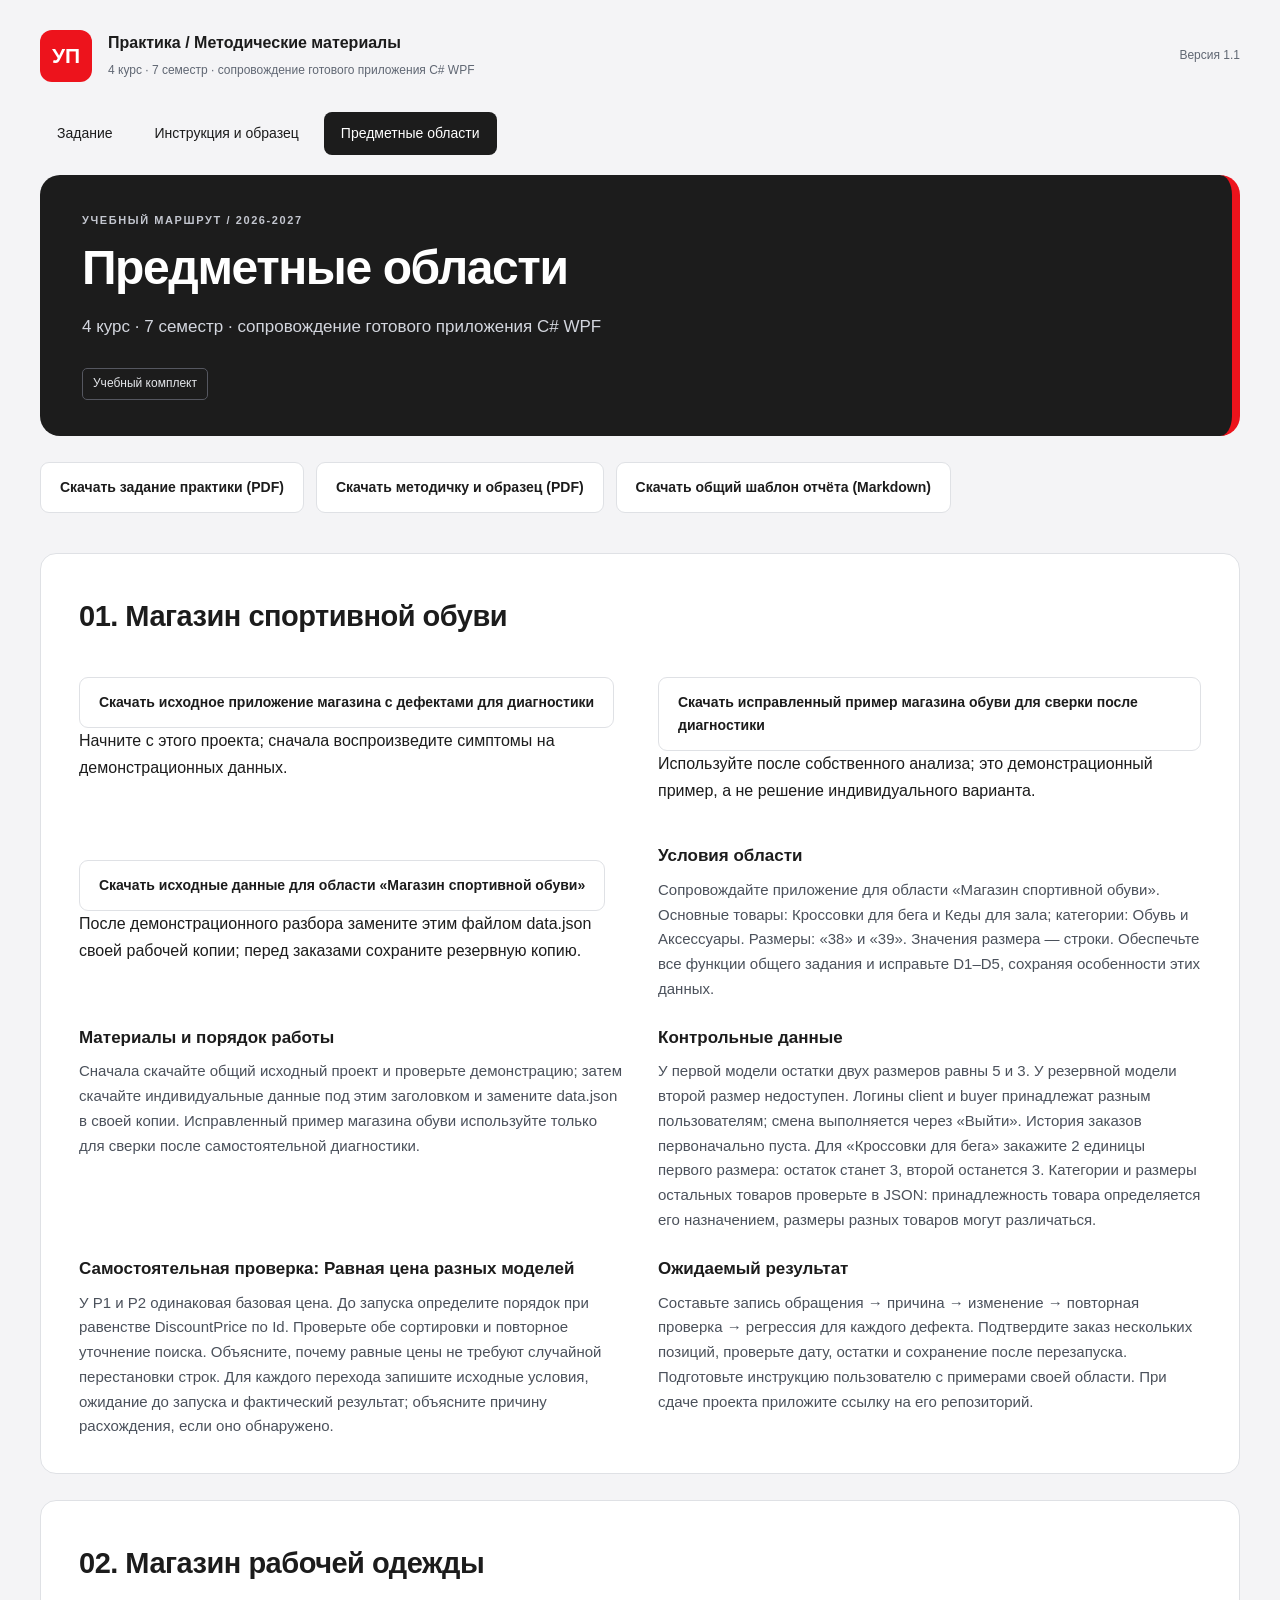
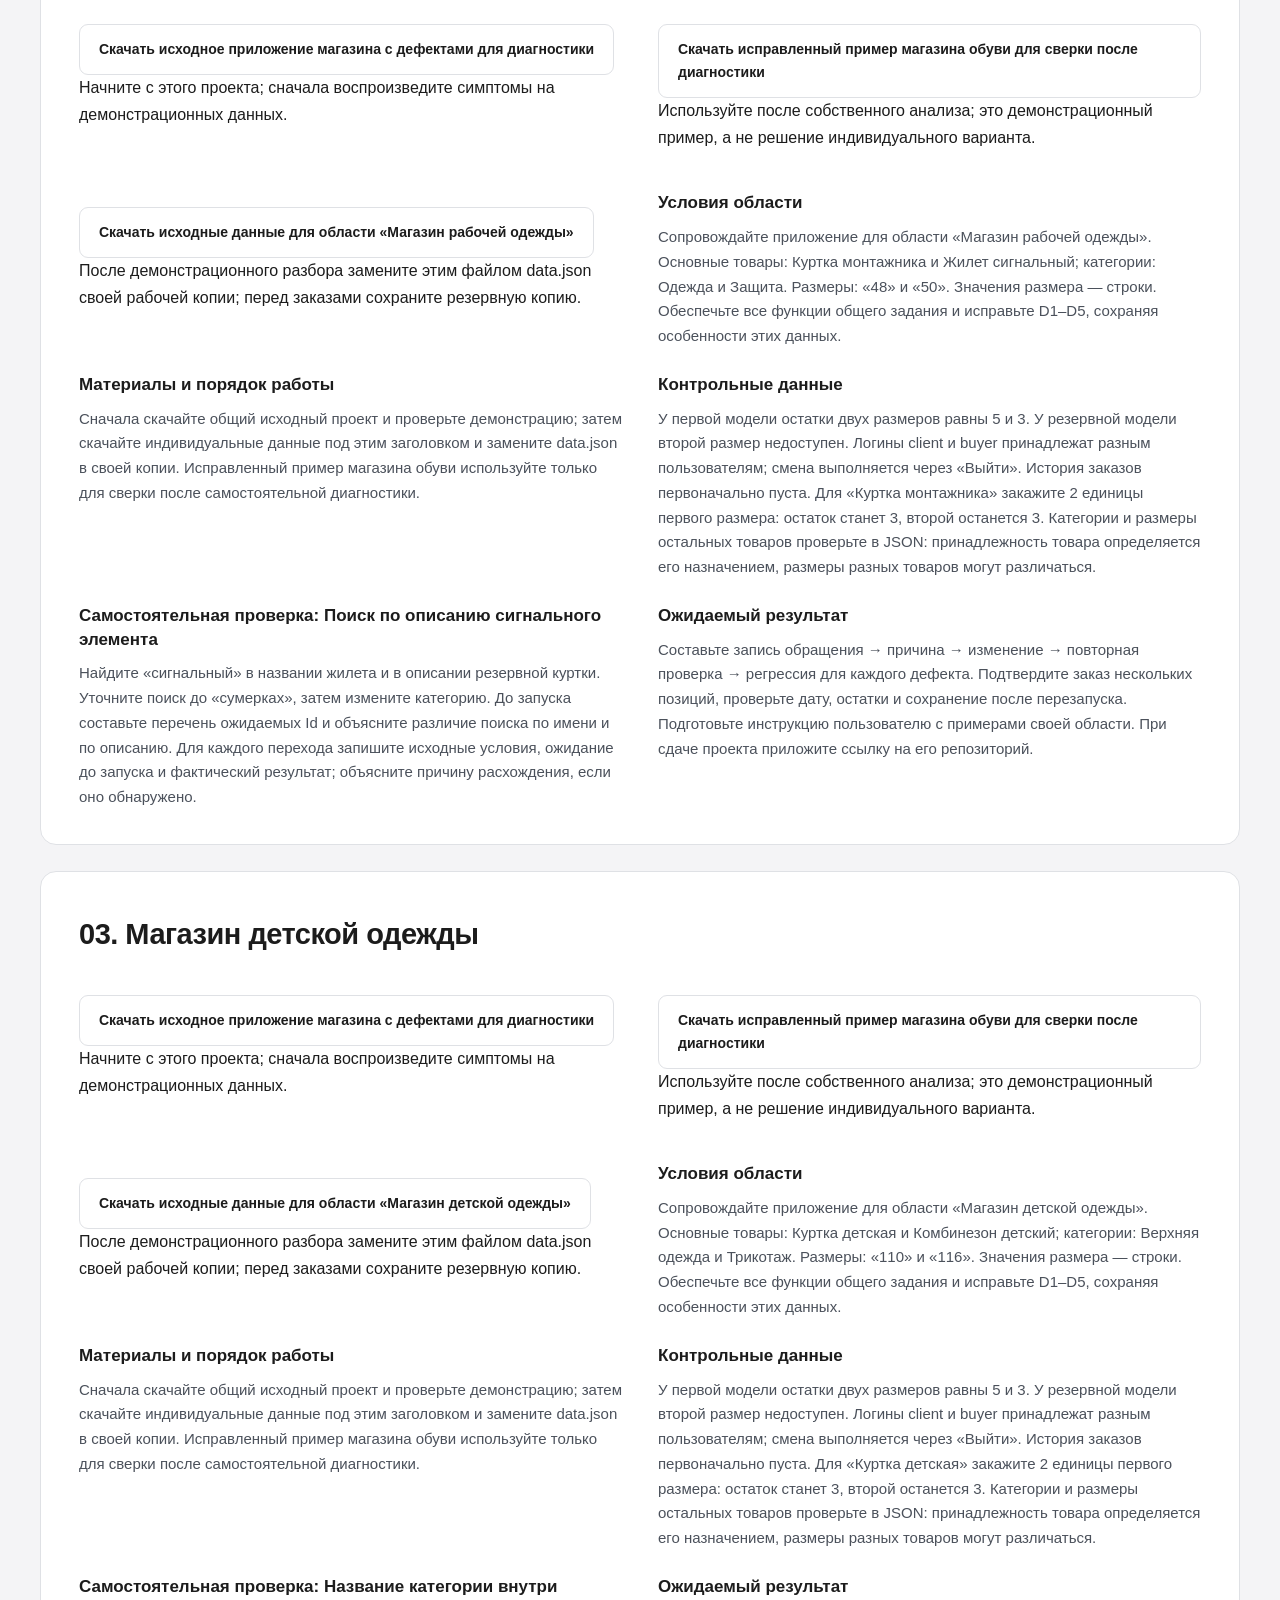
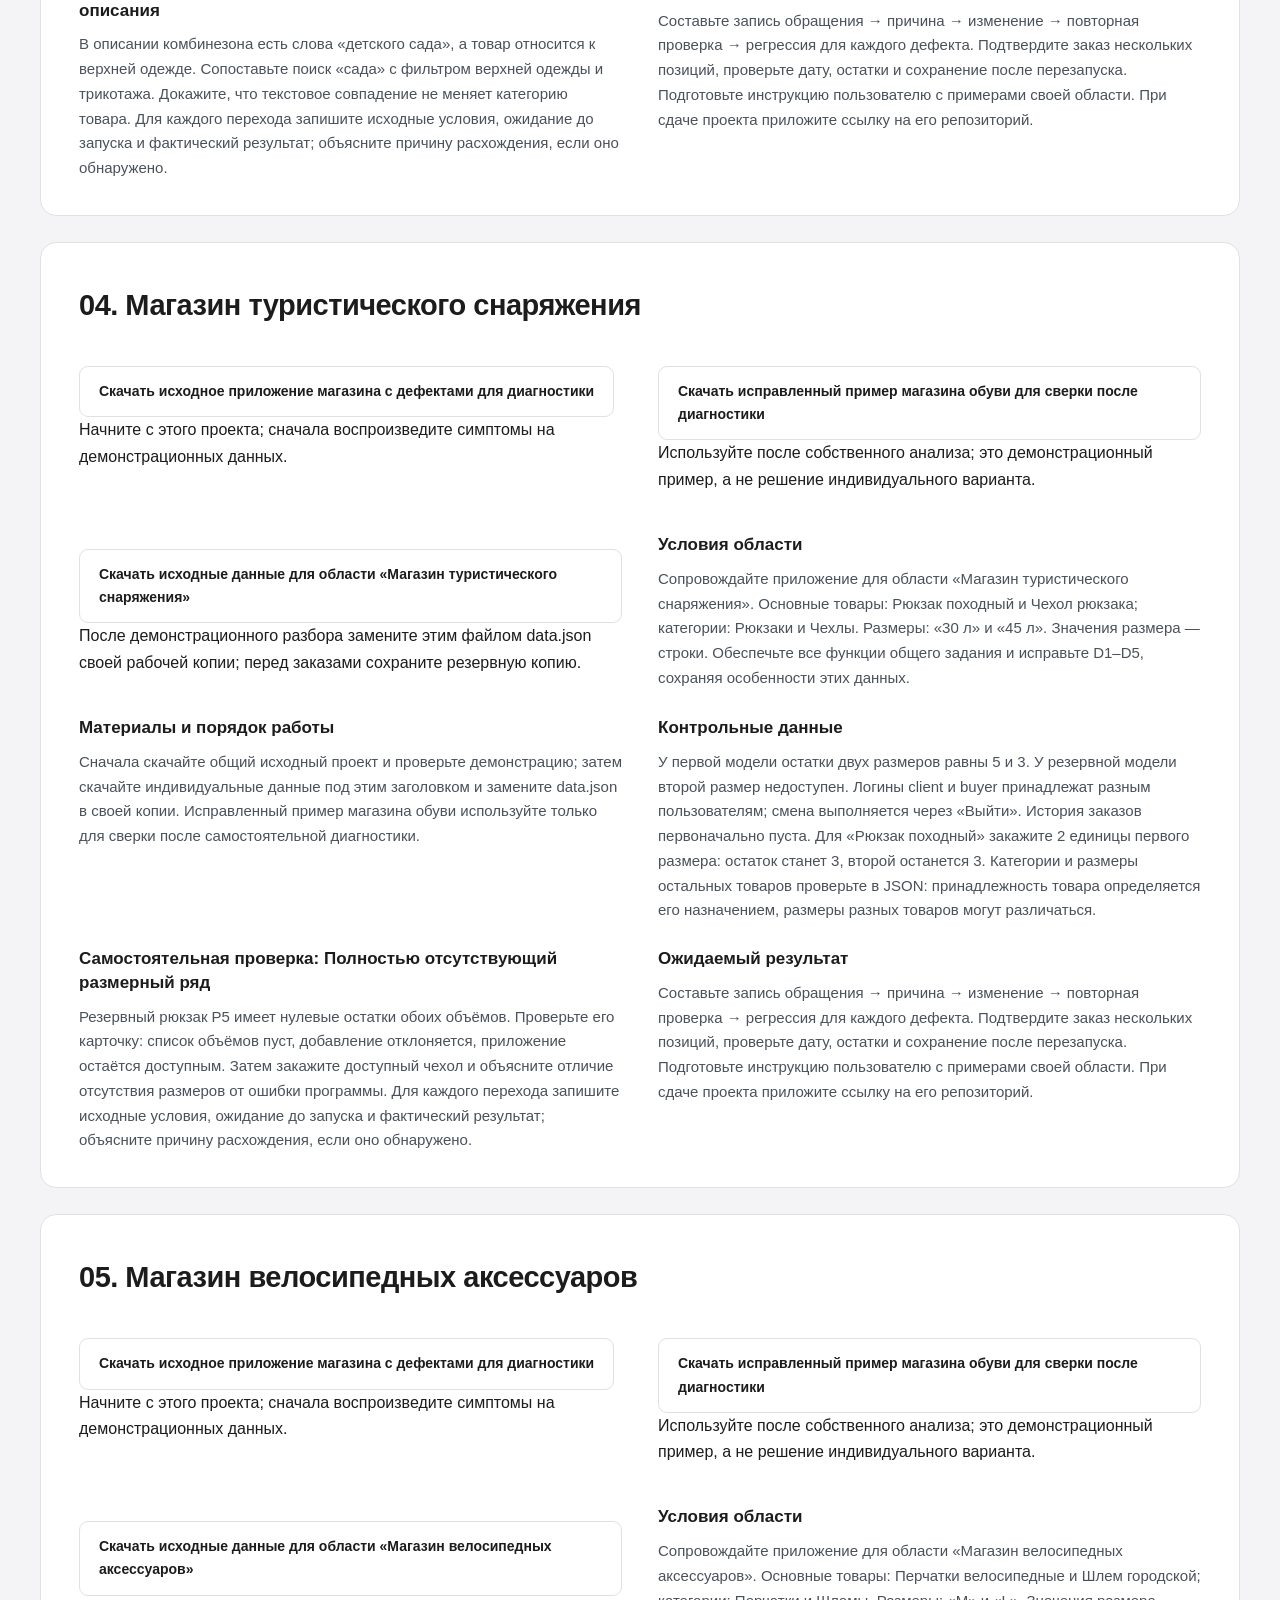
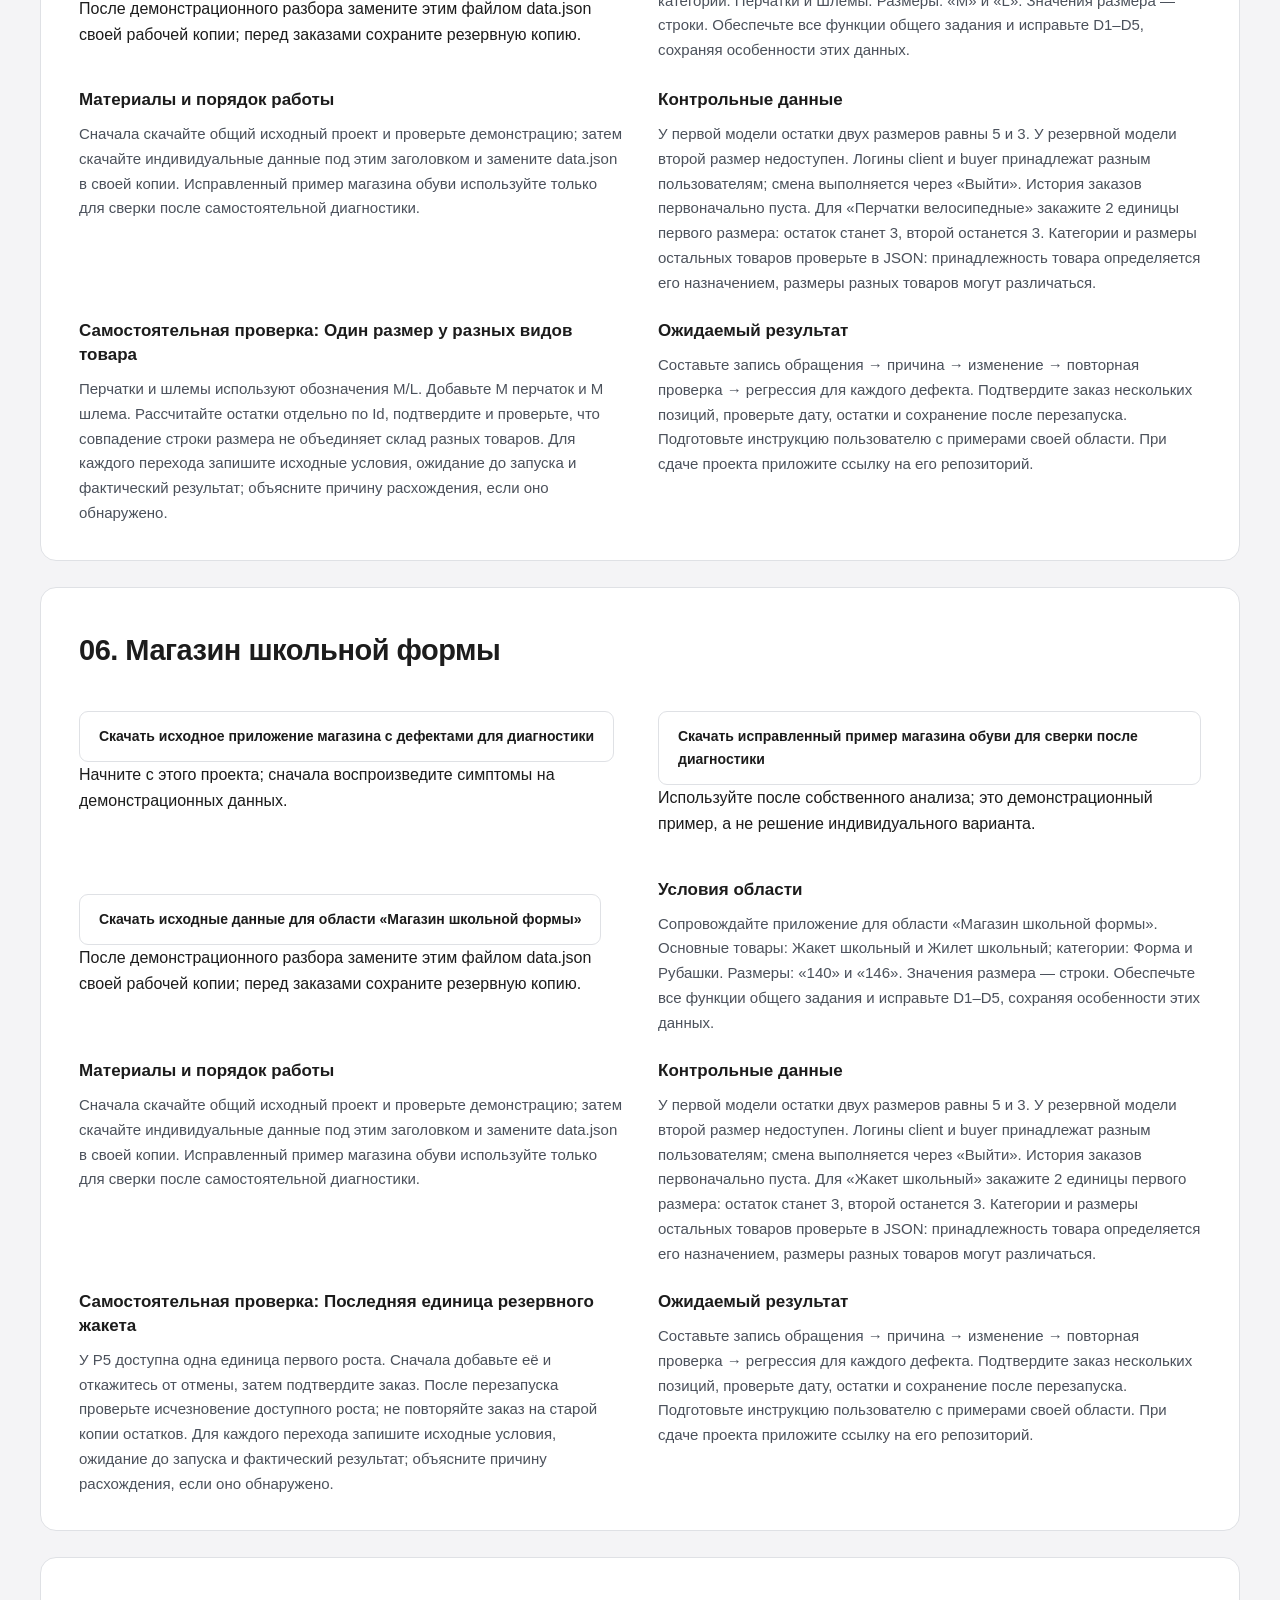
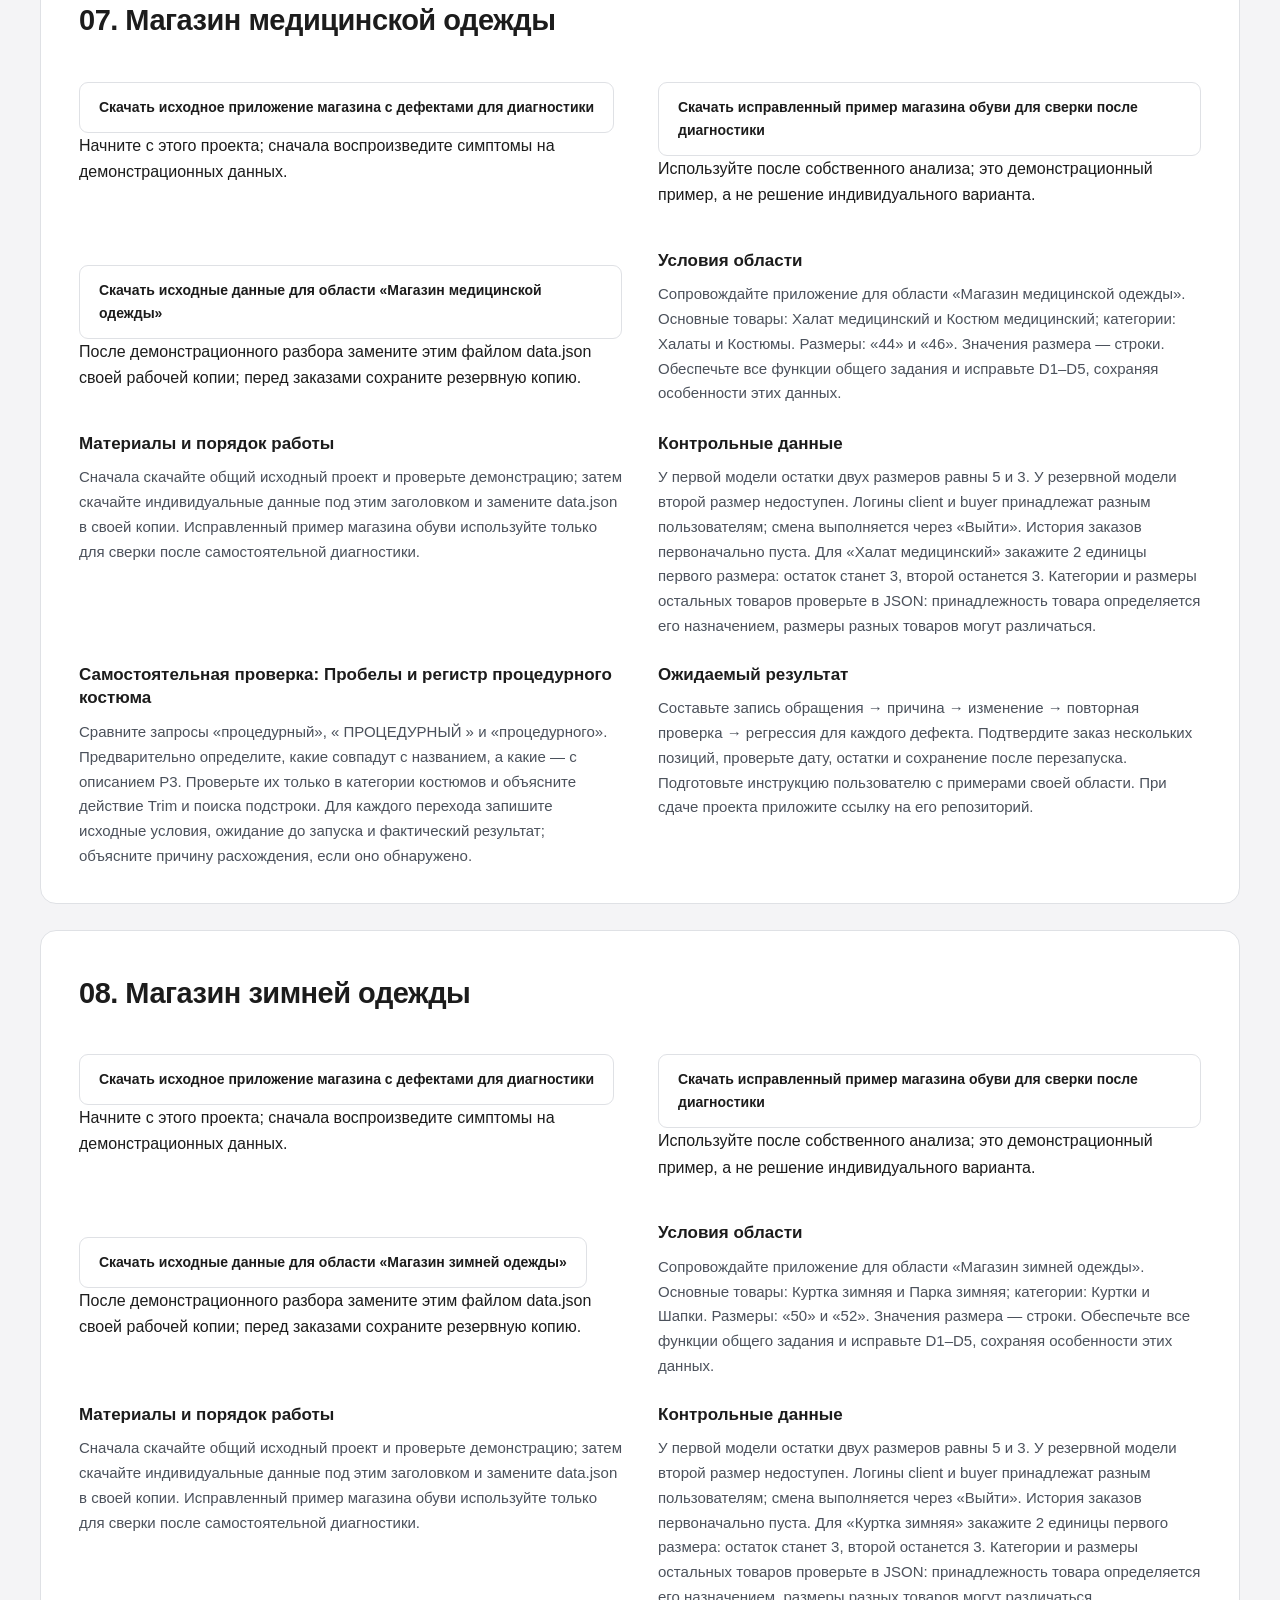
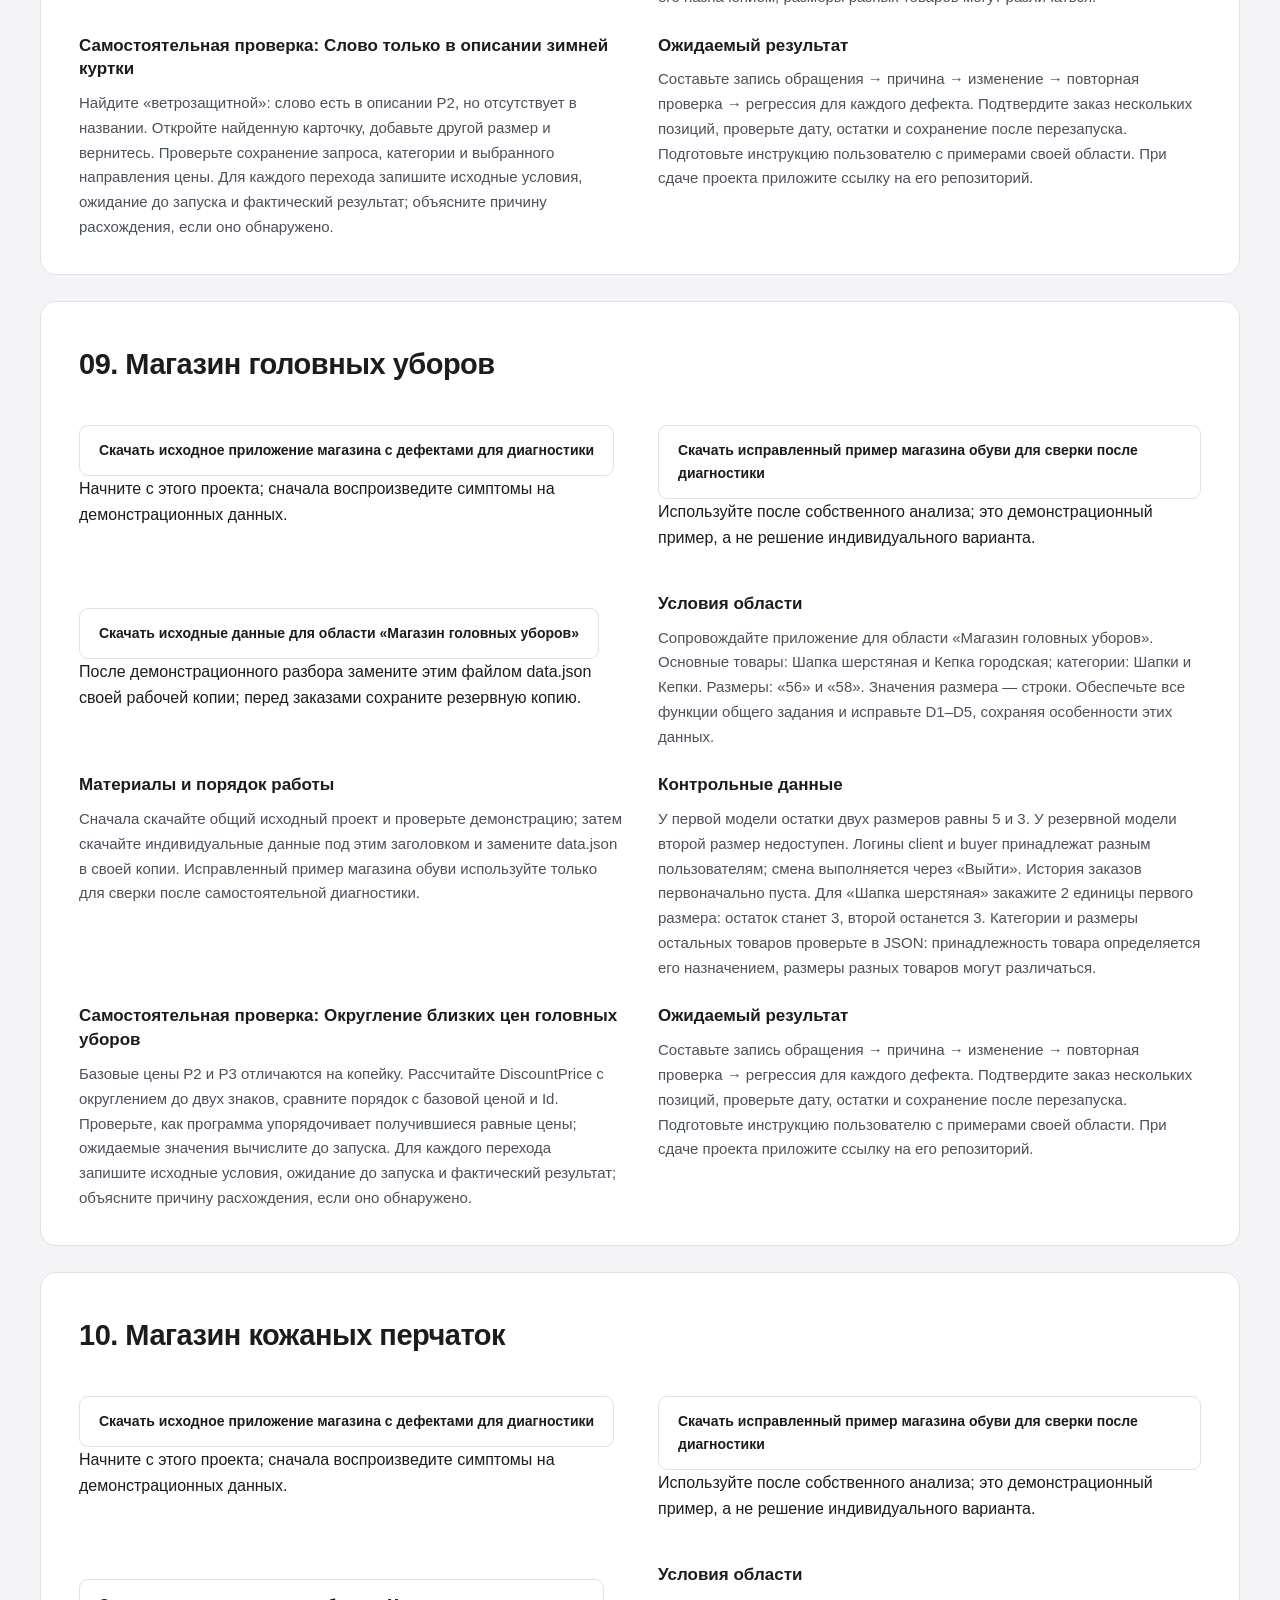
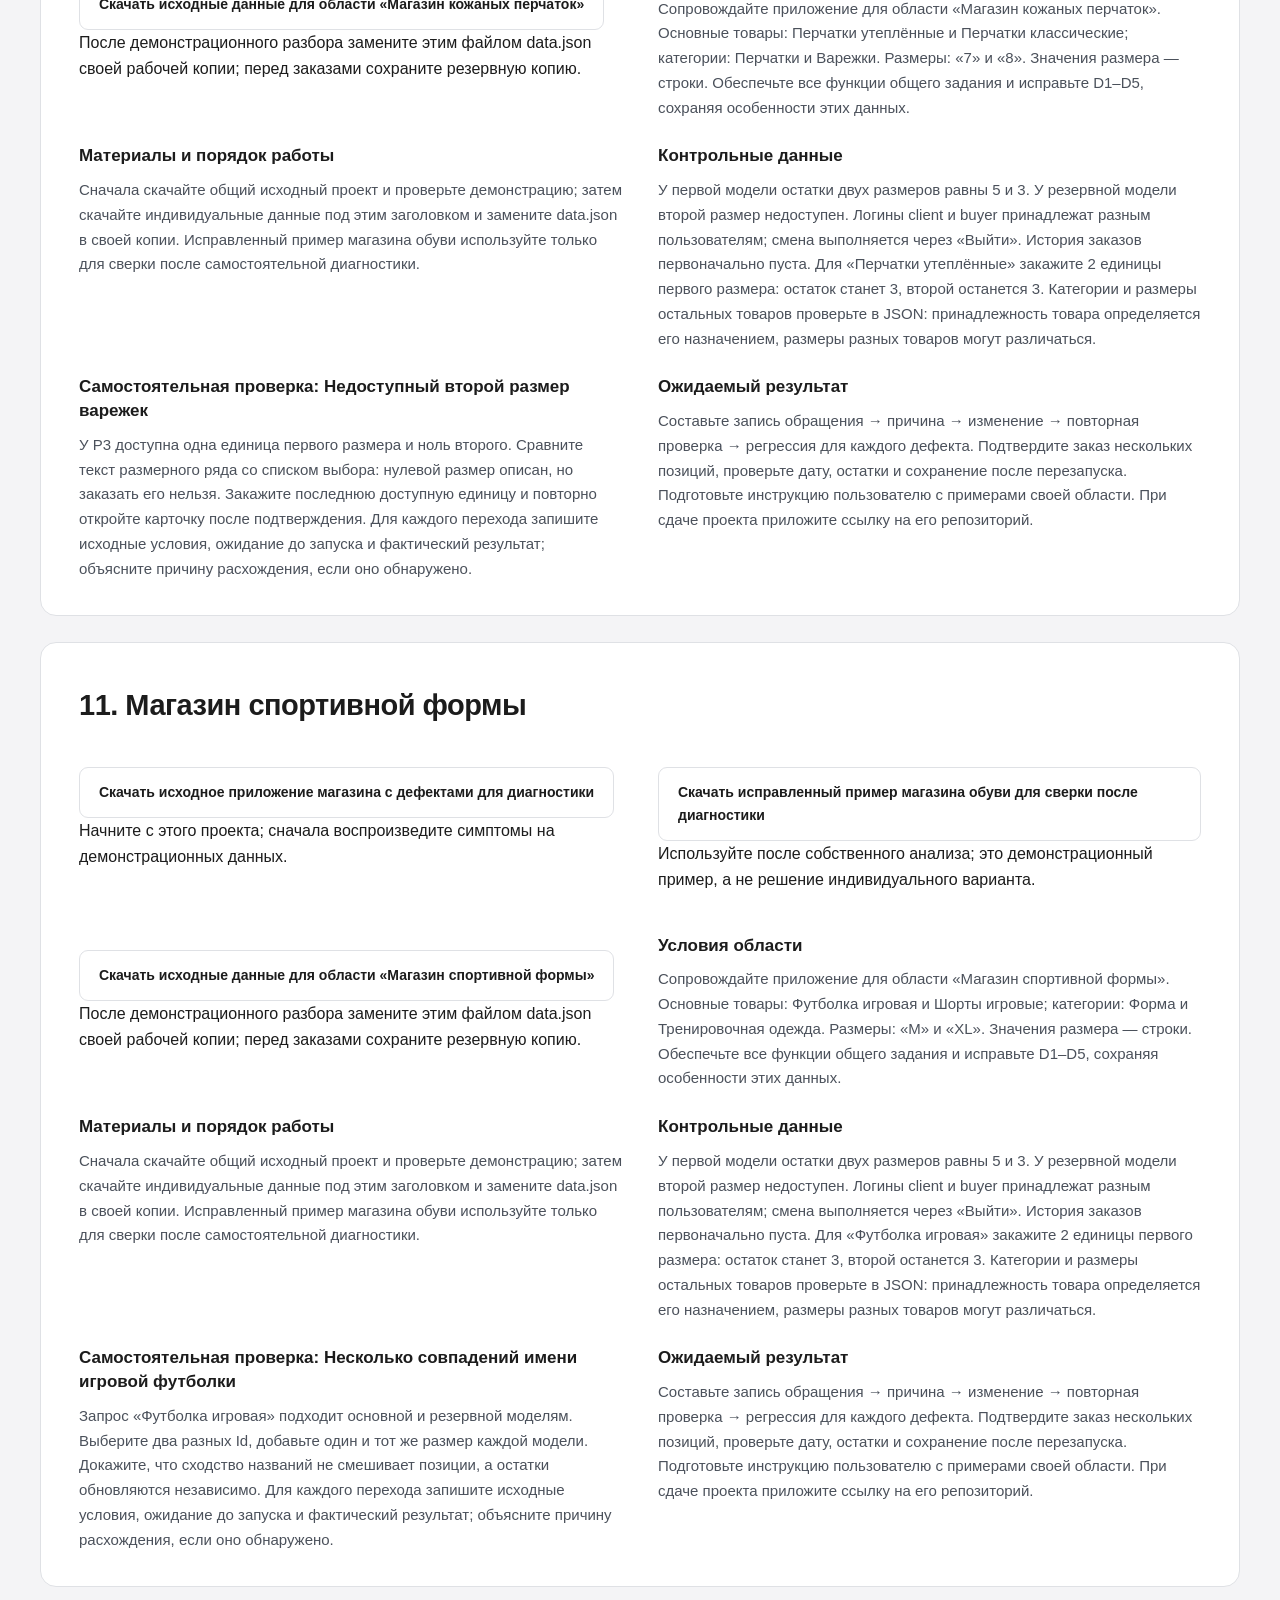
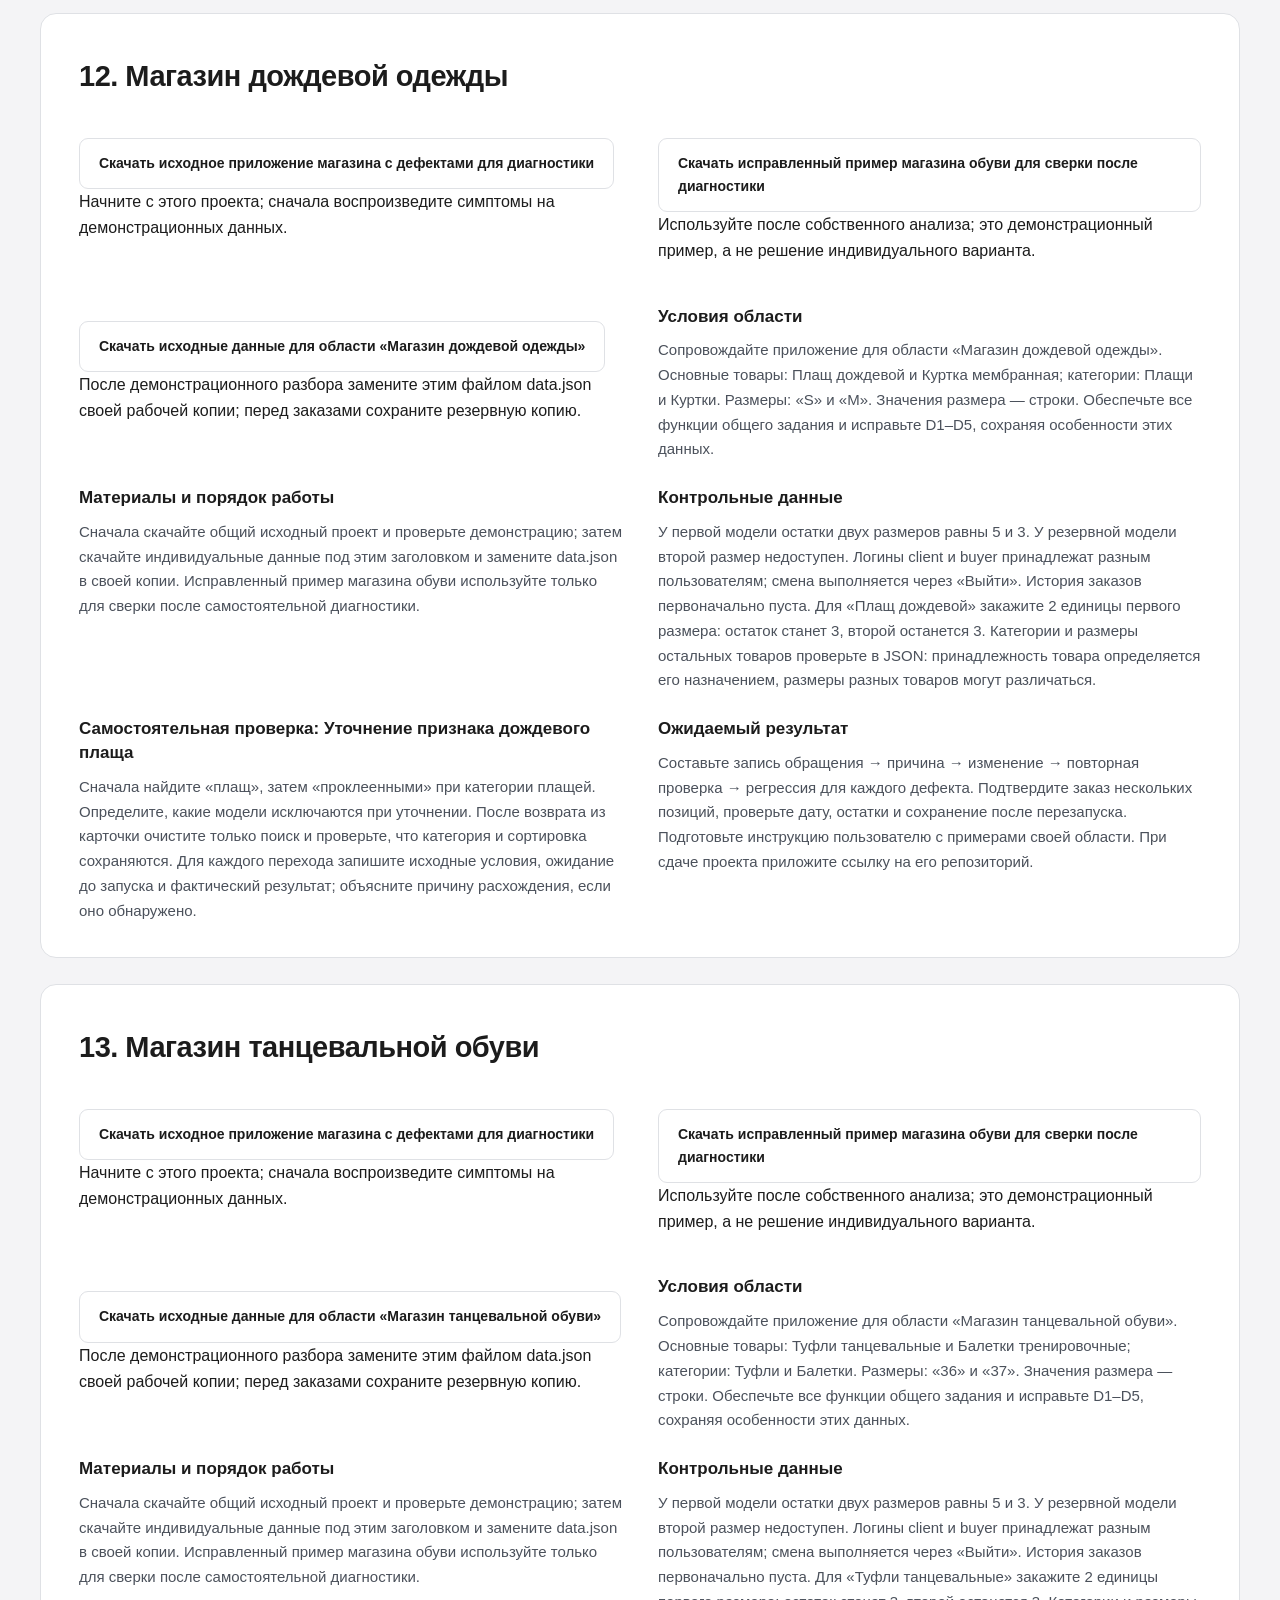
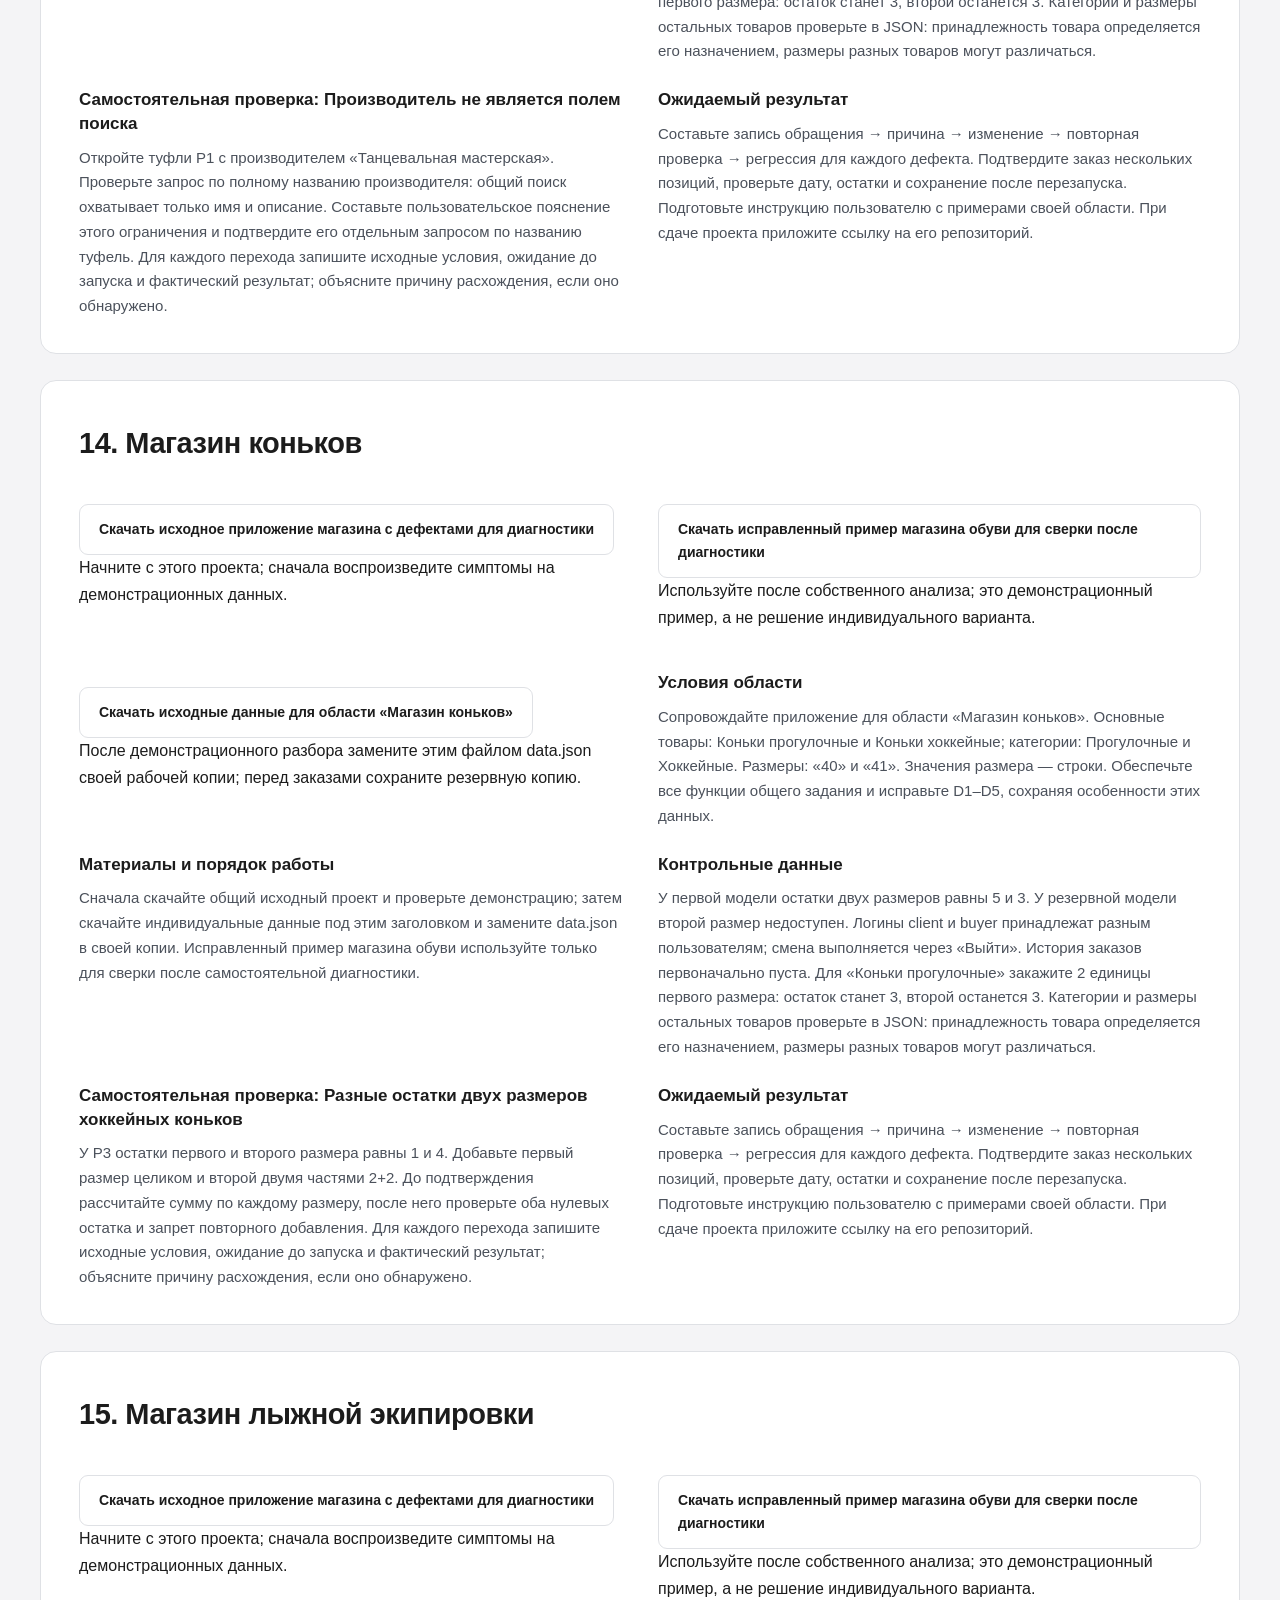
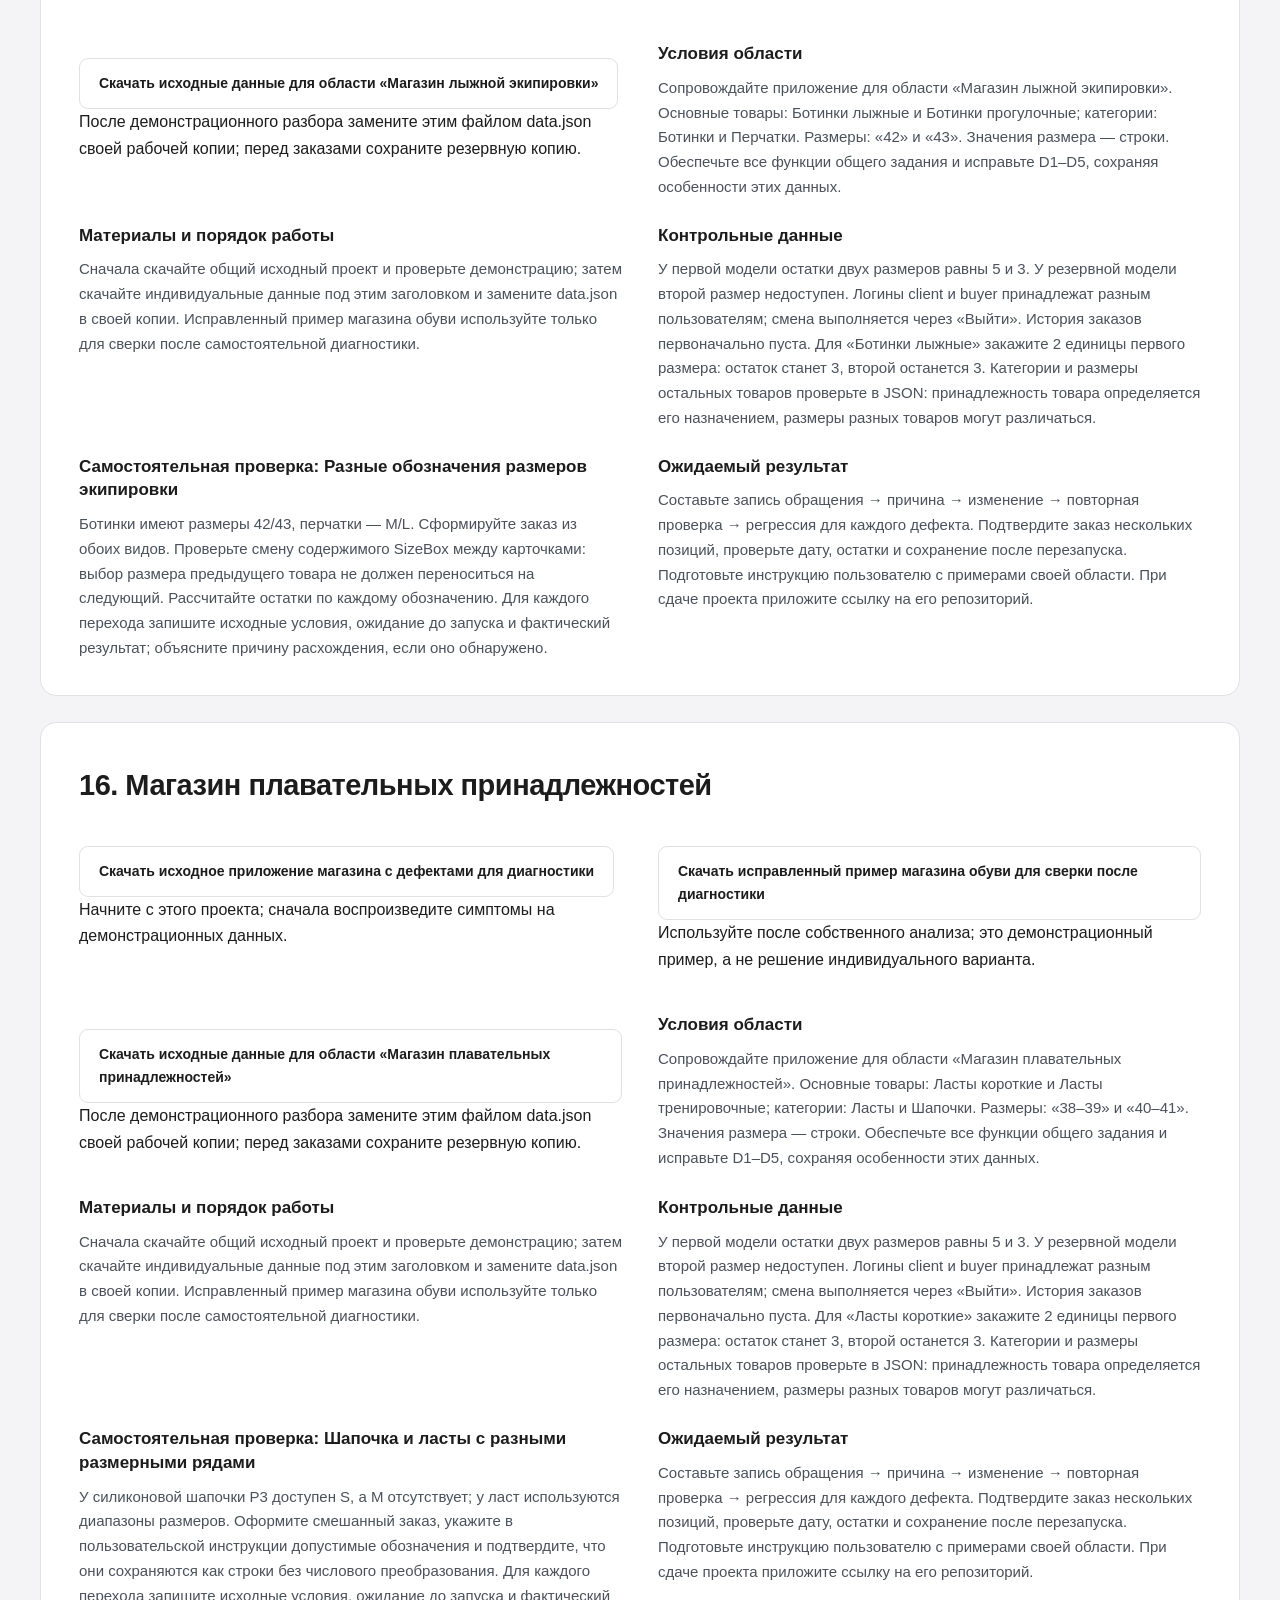
==== commit f654b741: "Fix session ownership and diversify PM04 practice scenarios" ====
--- a/site/areas.html
+++ b/site/areas.html
@@ -1 +1 @@
-<!doctype html><html lang="ru"><head><meta charset="utf-8"><meta name="viewport" content="width=device-width,initial-scale=1"><title>Предметные области</title><link rel="icon" href="assets/favicon.svg"><link rel="stylesheet" href="assets/style.css"></head><body><a class="skip" href="#main">Перейти к содержанию</a><header class="shell top"><a class="brand" href="index.html"><span class="emblem">УП</span><span><strong>Практика / Методические материалы</strong><small>4 курс · 7 семестр · сопровождение готового приложения C# WPF</small></span></a><span class="version">Версия 1.0</span></header><div class="shell"><nav><a href="index.html" >Задание</a><a href="lessons.html" >Инструкция и образец</a><a href="areas.html" aria-current=page>Предметные области</a></nav><main id="main"><section class="hero"><p class="eyebrow">Учебный маршрут / 2026-2027</p><h1>Предметные области</h1><p>4 курс · 7 семестр · сопровождение готового приложения C# WPF</p><span class="badge">Учебный комплект</span></section><div class="downloads"><a class="button" href="downloads/assignment.pdf">Скачать задание практики (PDF)</a><a class="button" href="downloads/guide.pdf">Скачать методичку и образец (PDF)</a><a class="button" href="downloads/report-template.md">Скачать общий шаблон отчёта (Markdown)</a></div><article class="lesson" id="variant-01"><p class="eyebrow"></p><h2>01. Магазин спортивной обуви</h2><div class="blocks"><p class="block"><a class="button" href="downloads/Shop-source.zip">Скачать исходное приложение магазина с дефектами для диагностики</a><br>Начните с этого проекта; сначала воспроизведите симптомы на демонстрационных данных.</p><p class="block"><a class="button" href="downloads/Shop-fixed-example.zip">Скачать исправленный пример магазина обуви для сверки после диагностики</a><br>Используйте после собственного анализа; это демонстрационный пример, а не решение индивидуального варианта.</p><p class="block"><a class="button" href="downloads/variant-01.json">Скачать исходные данные для области «Магазин спортивной обуви»</a><br>После демонстрационного разбора замените этим файлом data.json своей рабочей копии; перед заказами сохраните резервную копию.</p><section class="block text"><h3>Условия области</h3><p>Сопровождайте приложение для области «Магазин спортивной обуви». Основные товары: Кроссовки для бега и Кеды для зала; категории: Обувь и Аксессуары. Размеры: «38» и «39». Значения размера — строки. Обеспечьте все функции общего задания и исправьте D1–D5, сохраняя особенности этих данных.</p></section><section class="block text"><h3>Материалы и порядок работы</h3><p>Сначала скачайте общий исходный проект и проверьте демонстрацию; затем скачайте индивидуальные данные под этим заголовком и замените data.json в своей копии. Исправленный пример магазина обуви используйте только для сверки после самостоятельной диагностики.</p></section><section class="block text"><h3>Контрольные данные</h3><p>У первой модели остаток размера «38» равен 5, размера «39» — 3. У резервной модели второй размер недоступен. Логины client и buyer принадлежат разным пользователям. Начальная история заказов пуста. Цены различаются: используйте фактические Price и скидку 25%, рассчитайте порядок DiscountPrice. Для Кроссовки для бега закажите 2 единицы размера «38»: ожидаемые остатки 3 и 3.</p></section><section class="block text"><h3>Дополнительная проверка: Описание и категория</h3><p>Найдите «водостойкий» в описании и выберите первую категорию. Сравните с тем же поиском без категории. Проверьте, что товар второй категории исключён, а направление сортировки сохраняется. Используйте товары области «Магазин спортивной обуви» и объясните выбор контрольных позиций.</p></section><section class="block text"><h3>Ожидаемый результат</h3><p>Составьте запись обращения → причина → изменение → повторная проверка → регрессия для каждого дефекта. Подтвердите заказ нескольких позиций, проверьте дату, остатки и сохранение после перезапуска. Подготовьте инструкцию пользователю с примерами своей области. При сдаче проекта приложите ссылку на его репозиторий.</p></section></div></article><article class="lesson" id="variant-02"><p class="eyebrow"></p><h2>02. Магазин рабочей одежды</h2><div class="blocks"><p class="block"><a class="button" href="downloads/Shop-source.zip">Скачать исходное приложение магазина с дефектами для диагностики</a><br>Начните с этого проекта; сначала воспроизведите симптомы на демонстрационных данных.</p><p class="block"><a class="button" href="downloads/Shop-fixed-example.zip">Скачать исправленный пример магазина обуви для сверки после диагностики</a><br>Используйте после собственного анализа; это демонстрационный пример, а не решение индивидуального варианта.</p><p class="block"><a class="button" href="downloads/variant-02.json">Скачать исходные данные для области «Магазин рабочей одежды»</a><br>После демонстрационного разбора замените этим файлом data.json своей рабочей копии; перед заказами сохраните резервную копию.</p><section class="block text"><h3>Условия области</h3><p>Сопровождайте приложение для области «Магазин рабочей одежды». Основные товары: Куртка монтажника и Жилет сигнальный; категории: Одежда и Защита. Размеры: «48» и «50». Значения размера — строки. Обеспечьте все функции общего задания и исправьте D1–D5, сохраняя особенности этих данных.</p></section><section class="block text"><h3>Материалы и порядок работы</h3><p>Сначала скачайте общий исходный проект и проверьте демонстрацию; затем скачайте индивидуальные данные под этим заголовком и замените data.json в своей копии. Исправленный пример магазина обуви используйте только для сверки после самостоятельной диагностики.</p></section><section class="block text"><h3>Контрольные данные</h3><p>У первой модели остаток размера «48» равен 5, размера «50» — 3. У резервной модели второй размер недоступен. Логины client и buyer принадлежат разным пользователям. Начальная история заказов пуста. Цены различаются: используйте фактические Price и скидку 25%, рассчитайте порядок DiscountPrice. Для Куртка монтажника закажите 2 единицы размера «48»: ожидаемые остатки 3 и 3.</p></section><section class="block text"><h3>Дополнительная проверка: Два размера одной модели</h3><p>Добавьте один товар в двух размерах, затем повторно добавьте первый размер. Рассчитайте общий объём первого размера до добавления. После подтверждения проверьте каждый размер независимо. Используйте товары области «Магазин рабочей одежды» и объясните выбор контрольных позиций.</p></section><section class="block text"><h3>Ожидаемый результат</h3><p>Составьте запись обращения → причина → изменение → повторная проверка → регрессия для каждого дефекта. Подтвердите заказ нескольких позиций, проверьте дату, остатки и сохранение после перезапуска. Подготовьте инструкцию пользователю с примерами своей области. При сдаче проекта приложите ссылку на его репозиторий.</p></section></div></article><article class="lesson" id="variant-03"><p class="eyebrow"></p><h2>03. Магазин детской одежды</h2><div class="blocks"><p class="block"><a class="button" href="downloads/Shop-source.zip">Скачать исходное приложение магазина с дефектами для диагностики</a><br>Начните с этого проекта; сначала воспроизведите симптомы на демонстрационных данных.</p><p class="block"><a class="button" href="downloads/Shop-fixed-example.zip">Скачать исправленный пример магазина обуви для сверки после диагностики</a><br>Используйте после собственного анализа; это демонстрационный пример, а не решение индивидуального варианта.</p><p class="block"><a class="button" href="downloads/variant-03.json">Скачать исходные данные для области «Магазин детской одежды»</a><br>После демонстрационного разбора замените этим файлом data.json своей рабочей копии; перед заказами сохраните резервную копию.</p><section class="block text"><h3>Условия области</h3><p>Сопровождайте приложение для области «Магазин детской одежды». Основные товары: Куртка детская и Комбинезон детский; категории: Верхняя одежда и Трикотаж. Размеры: «110» и «116». Значения размера — строки. Обеспечьте все функции общего задания и исправьте D1–D5, сохраняя особенности этих данных.</p></section><section class="block text"><h3>Материалы и порядок работы</h3><p>Сначала скачайте общий исходный проект и проверьте демонстрацию; затем скачайте индивидуальные данные под этим заголовком и замените data.json в своей копии. Исправленный пример магазина обуви используйте только для сверки после самостоятельной диагностики.</p></section><section class="block text"><h3>Контрольные данные</h3><p>У первой модели остаток размера «110» равен 5, размера «116» — 3. У резервной модели второй размер недоступен. Логины client и buyer принадлежат разным пользователям. Начальная история заказов пуста. Цены различаются: используйте фактические Price и скидку 25%, рассчитайте порядок DiscountPrice. Для Куртка детская закажите 2 единицы размера «110»: ожидаемые остатки 3 и 3.</p></section><section class="block text"><h3>Дополнительная проверка: Отмена и возврат</h3><p>Добавьте два разных товара с возвратом между карточками. Отклоните отмену, проверьте сохранность позиций. Затем подтвердите отмену и докажите неизменность склада после перезапуска. Используйте товары области «Магазин детской одежды» и объясните выбор контрольных позиций.</p></section><section class="block text"><h3>Ожидаемый результат</h3><p>Составьте запись обращения → причина → изменение → повторная проверка → регрессия для каждого дефекта. Подтвердите заказ нескольких позиций, проверьте дату, остатки и сохранение после перезапуска. Подготовьте инструкцию пользователю с примерами своей области. При сдаче проекта приложите ссылку на его репозиторий.</p></section></div></article><article class="lesson" id="variant-04"><p class="eyebrow"></p><h2>04. Магазин туристического снаряжения</h2><div class="blocks"><p class="block"><a class="button" href="downloads/Shop-source.zip">Скачать исходное приложение магазина с дефектами для диагностики</a><br>Начните с этого проекта; сначала воспроизведите симптомы на демонстрационных данных.</p><p class="block"><a class="button" href="downloads/Shop-fixed-example.zip">Скачать исправленный пример магазина обуви для сверки после диагностики</a><br>Используйте после собственного анализа; это демонстрационный пример, а не решение индивидуального варианта.</p><p class="block"><a class="button" href="downloads/variant-04.json">Скачать исходные данные для области «Магазин туристического снаряжения»</a><br>После демонстрационного разбора замените этим файлом data.json своей рабочей копии; перед заказами сохраните резервную копию.</p><section class="block text"><h3>Условия области</h3><p>Сопровождайте приложение для области «Магазин туристического снаряжения». Основные товары: Рюкзак походный и Чехол рюкзака; категории: Рюкзаки и Чехлы. Размеры: «30 л» и «45 л». Значения размера — строки. Обеспечьте все функции общего задания и исправьте D1–D5, сохраняя особенности этих данных.</p></section><section class="block text"><h3>Материалы и порядок работы</h3><p>Сначала скачайте общий исходный проект и проверьте демонстрацию; затем скачайте индивидуальные данные под этим заголовком и замените data.json в своей копии. Исправленный пример магазина обуви используйте только для сверки после самостоятельной диагностики.</p></section><section class="block text"><h3>Контрольные данные</h3><p>У первой модели остаток размера «30 л» равен 5, размера «45 л» — 3. У резервной модели второй размер недоступен. Логины client и buyer принадлежат разным пользователям. Начальная история заказов пуста. Цены различаются: используйте фактические Price и скидку 25%, рассчитайте порядок DiscountPrice. Для Рюкзак походный закажите 2 единицы размера «30 л»: ожидаемые остатки 3 и 3.</p></section><section class="block text"><h3>Дополнительная проверка: Граничное количество</h3><p>Для размера с остатком 2 проверьте добавление 1+1 и отдельную попытку ещё 1. Повторите для размера с нулём. Подтвердите только допустимый заказ и сопоставьте остатки. Используйте товары области «Магазин туристического снаряжения» и объясните выбор контрольных позиций.</p></section><section class="block text"><h3>Ожидаемый результат</h3><p>Составьте запись обращения → причина → изменение → повторная проверка → регрессия для каждого дефекта. Подтвердите заказ нескольких позиций, проверьте дату, остатки и сохранение после перезапуска. Подготовьте инструкцию пользователю с примерами своей области. При сдаче проекта приложите ссылку на его репозиторий.</p></section></div></article><article class="lesson" id="variant-05"><p class="eyebrow"></p><h2>05. Магазин велосипедных аксессуаров</h2><div class="blocks"><p class="block"><a class="button" href="downloads/Shop-source.zip">Скачать исходное приложение магазина с дефектами для диагностики</a><br>Начните с этого проекта; сначала воспроизведите симптомы на демонстрационных данных.</p><p class="block"><a class="button" href="downloads/Shop-fixed-example.zip">Скачать исправленный пример магазина обуви для сверки после диагностики</a><br>Используйте после собственного анализа; это демонстрационный пример, а не решение индивидуального варианта.</p><p class="block"><a class="button" href="downloads/variant-05.json">Скачать исходные данные для области «Магазин велосипедных аксессуаров»</a><br>После демонстрационного разбора замените этим файлом data.json своей рабочей копии; перед заказами сохраните резервную копию.</p><section class="block text"><h3>Условия области</h3><p>Сопровождайте приложение для области «Магазин велосипедных аксессуаров». Основные товары: Перчатки велосипедные и Шлем городской; категории: Перчатки и Шлемы. Размеры: «M» и «L». Значения размера — строки. Обеспечьте все функции общего задания и исправьте D1–D5, сохраняя особенности этих данных.</p></section><section class="block text"><h3>Материалы и порядок работы</h3><p>Сначала скачайте общий исходный проект и проверьте демонстрацию; затем скачайте индивидуальные данные под этим заголовком и замените data.json в своей копии. Исправленный пример магазина обуви используйте только для сверки после самостоятельной диагностики.</p></section><section class="block text"><h3>Контрольные данные</h3><p>У первой модели остаток размера «M» равен 5, размера «L» — 3. У резервной модели второй размер недоступен. Логины client и buyer принадлежат разным пользователям. Начальная история заказов пуста. Цены различаются: используйте фактические Price и скидку 25%, рассчитайте порядок DiscountPrice. Для Перчатки велосипедные закажите 2 единицы размера «M»: ожидаемые остатки 3 и 3.</p></section><section class="block text"><h3>Дополнительная проверка: Пустая выборка и цена</h3><p>Проверьте отсутствующее слово с выбранной категорией; очистите только поиск, затем отключите категорию. Сравните порядок цен в обоих направлениях; после возврата из карточки выбранный порядок сохраняется. Используйте товары области «Магазин велосипедных аксессуаров» и объясните выбор контрольных позиций.</p></section><section class="block text"><h3>Ожидаемый результат</h3><p>Составьте запись обращения → причина → изменение → повторная проверка → регрессия для каждого дефекта. Подтвердите заказ нескольких позиций, проверьте дату, остатки и сохранение после перезапуска. Подготовьте инструкцию пользователю с примерами своей области. При сдаче проекта приложите ссылку на его репозиторий.</p></section></div></article><article class="lesson" id="variant-06"><p class="eyebrow"></p><h2>06. Магазин школьной формы</h2><div class="blocks"><p class="block"><a class="button" href="downloads/Shop-source.zip">Скачать исходное приложение магазина с дефектами для диагностики</a><br>Начните с этого проекта; сначала воспроизведите симптомы на демонстрационных данных.</p><p class="block"><a class="button" href="downloads/Shop-fixed-example.zip">Скачать исправленный пример магазина обуви для сверки после диагностики</a><br>Используйте после собственного анализа; это демонстрационный пример, а не решение индивидуального варианта.</p><p class="block"><a class="button" href="downloads/variant-06.json">Скачать исходные данные для области «Магазин школьной формы»</a><br>После демонстрационного разбора замените этим файлом data.json своей рабочей копии; перед заказами сохраните резервную копию.</p><section class="block text"><h3>Условия области</h3><p>Сопровождайте приложение для области «Магазин школьной формы». Основные товары: Жакет школьный и Жилет школьный; категории: Форма и Рубашки. Размеры: «140» и «146». Значения размера — строки. Обеспечьте все функции общего задания и исправьте D1–D5, сохраняя особенности этих данных.</p></section><section class="block text"><h3>Материалы и порядок работы</h3><p>Сначала скачайте общий исходный проект и проверьте демонстрацию; затем скачайте индивидуальные данные под этим заголовком и замените data.json в своей копии. Исправленный пример магазина обуви используйте только для сверки после самостоятельной диагностики.</p></section><section class="block text"><h3>Контрольные данные</h3><p>У первой модели остаток размера «140» равен 5, размера «146» — 3. У резервной модели второй размер недоступен. Логины client и buyer принадлежат разным пользователям. Начальная история заказов пуста. Цены различаются: используйте фактические Price и скидку 25%, рассчитайте порядок DiscountPrice. Для Жакет школьный закажите 2 единицы размера «140»: ожидаемые остатки 3 и 3.</p></section><section class="block text"><h3>Дополнительная проверка: Описание и категория</h3><p>Найдите «водостойкий» в описании и выберите первую категорию. Сравните с тем же поиском без категории. Проверьте, что товар второй категории исключён, а направление сортировки сохраняется. Используйте товары области «Магазин школьной формы» и объясните выбор контрольных позиций.</p></section><section class="block text"><h3>Ожидаемый результат</h3><p>Составьте запись обращения → причина → изменение → повторная проверка → регрессия для каждого дефекта. Подтвердите заказ нескольких позиций, проверьте дату, остатки и сохранение после перезапуска. Подготовьте инструкцию пользователю с примерами своей области. При сдаче проекта приложите ссылку на его репозиторий.</p></section></div></article><article class="lesson" id="variant-07"><p class="eyebrow"></p><h2>07. Магазин медицинской одежды</h2><div class="blocks"><p class="block"><a class="button" href="downloads/Shop-source.zip">Скачать исходное приложение магазина с дефектами для диагностики</a><br>Начните с этого проекта; сначала воспроизведите симптомы на демонстрационных данных.</p><p class="block"><a class="button" href="downloads/Shop-fixed-example.zip">Скачать исправленный пример магазина обуви для сверки после диагностики</a><br>Используйте после собственного анализа; это демонстрационный пример, а не решение индивидуального варианта.</p><p class="block"><a class="button" href="downloads/variant-07.json">Скачать исходные данные для области «Магазин медицинской одежды»</a><br>После демонстрационного разбора замените этим файлом data.json своей рабочей копии; перед заказами сохраните резервную копию.</p><section class="block text"><h3>Условия области</h3><p>Сопровождайте приложение для области «Магазин медицинской одежды». Основные товары: Халат медицинский и Костюм медицинский; категории: Халаты и Костюмы. Размеры: «44» и «46». Значения размера — строки. Обеспечьте все функции общего задания и исправьте D1–D5, сохраняя особенности этих данных.</p></section><section class="block text"><h3>Материалы и порядок работы</h3><p>Сначала скачайте общий исходный проект и проверьте демонстрацию; затем скачайте индивидуальные данные под этим заголовком и замените data.json в своей копии. Исправленный пример магазина обуви используйте только для сверки после самостоятельной диагностики.</p></section><section class="block text"><h3>Контрольные данные</h3><p>У первой модели остаток размера «44» равен 5, размера «46» — 3. У резервной модели второй размер недоступен. Логины client и buyer принадлежат разным пользователям. Начальная история заказов пуста. Цены различаются: используйте фактические Price и скидку 25%, рассчитайте порядок DiscountPrice. Для Халат медицинский закажите 2 единицы размера «44»: ожидаемые остатки 3 и 3.</p></section><section class="block text"><h3>Дополнительная проверка: Два размера одной модели</h3><p>Добавьте один товар в двух размерах, затем повторно добавьте первый размер. Рассчитайте общий объём первого размера до добавления. После подтверждения проверьте каждый размер независимо. Используйте товары области «Магазин медицинской одежды» и объясните выбор контрольных позиций.</p></section><section class="block text"><h3>Ожидаемый результат</h3><p>Составьте запись обращения → причина → изменение → повторная проверка → регрессия для каждого дефекта. Подтвердите заказ нескольких позиций, проверьте дату, остатки и сохранение после перезапуска. Подготовьте инструкцию пользователю с примерами своей области. При сдаче проекта приложите ссылку на его репозиторий.</p></section></div></article><article class="lesson" id="variant-08"><p class="eyebrow"></p><h2>08. Магазин зимней одежды</h2><div class="blocks"><p class="block"><a class="button" href="downloads/Shop-source.zip">Скачать исходное приложение магазина с дефектами для диагностики</a><br>Начните с этого проекта; сначала воспроизведите симптомы на демонстрационных данных.</p><p class="block"><a class="button" href="downloads/Shop-fixed-example.zip">Скачать исправленный пример магазина обуви для сверки после диагностики</a><br>Используйте после собственного анализа; это демонстрационный пример, а не решение индивидуального варианта.</p><p class="block"><a class="button" href="downloads/variant-08.json">Скачать исходные данные для области «Магазин зимней одежды»</a><br>После демонстрационного разбора замените этим файлом data.json своей рабочей копии; перед заказами сохраните резервную копию.</p><section class="block text"><h3>Условия области</h3><p>Сопровождайте приложение для области «Магазин зимней одежды». Основные товары: Куртка зимняя и Парка зимняя; категории: Куртки и Шапки. Размеры: «50» и «52». Значения размера — строки. Обеспечьте все функции общего задания и исправьте D1–D5, сохраняя особенности этих данных.</p></section><section class="block text"><h3>Материалы и порядок работы</h3><p>Сначала скачайте общий исходный проект и проверьте демонстрацию; затем скачайте индивидуальные данные под этим заголовком и замените data.json в своей копии. Исправленный пример магазина обуви используйте только для сверки после самостоятельной диагностики.</p></section><section class="block text"><h3>Контрольные данные</h3><p>У первой модели остаток размера «50» равен 5, размера «52» — 3. У резервной модели второй размер недоступен. Логины client и buyer принадлежат разным пользователям. Начальная история заказов пуста. Цены различаются: используйте фактические Price и скидку 25%, рассчитайте порядок DiscountPrice. Для Куртка зимняя закажите 2 единицы размера «50»: ожидаемые остатки 3 и 3.</p></section><section class="block text"><h3>Дополнительная проверка: Отмена и возврат</h3><p>Добавьте два разных товара с возвратом между карточками. Отклоните отмену, проверьте сохранность позиций. Затем подтвердите отмену и докажите неизменность склада после перезапуска. Используйте товары области «Магазин зимней одежды» и объясните выбор контрольных позиций.</p></section><section class="block text"><h3>Ожидаемый результат</h3><p>Составьте запись обращения → причина → изменение → повторная проверка → регрессия для каждого дефекта. Подтвердите заказ нескольких позиций, проверьте дату, остатки и сохранение после перезапуска. Подготовьте инструкцию пользователю с примерами своей области. При сдаче проекта приложите ссылку на его репозиторий.</p></section></div></article><article class="lesson" id="variant-09"><p class="eyebrow"></p><h2>09. Магазин головных уборов</h2><div class="blocks"><p class="block"><a class="button" href="downloads/Shop-source.zip">Скачать исходное приложение магазина с дефектами для диагностики</a><br>Начните с этого проекта; сначала воспроизведите симптомы на демонстрационных данных.</p><p class="block"><a class="button" href="downloads/Shop-fixed-example.zip">Скачать исправленный пример магазина обуви для сверки после диагностики</a><br>Используйте после собственного анализа; это демонстрационный пример, а не решение индивидуального варианта.</p><p class="block"><a class="button" href="downloads/variant-09.json">Скачать исходные данные для области «Магазин головных уборов»</a><br>После демонстрационного разбора замените этим файлом data.json своей рабочей копии; перед заказами сохраните резервную копию.</p><section class="block text"><h3>Условия области</h3><p>Сопровождайте приложение для области «Магазин головных уборов». Основные товары: Шапка шерстяная и Кепка городская; категории: Шапки и Кепки. Размеры: «56» и «58». Значения размера — строки. Обеспечьте все функции общего задания и исправьте D1–D5, сохраняя особенности этих данных.</p></section><section class="block text"><h3>Материалы и порядок работы</h3><p>Сначала скачайте общий исходный проект и проверьте демонстрацию; затем скачайте индивидуальные данные под этим заголовком и замените data.json в своей копии. Исправленный пример магазина обуви используйте только для сверки после самостоятельной диагностики.</p></section><section class="block text"><h3>Контрольные данные</h3><p>У первой модели остаток размера «56» равен 5, размера «58» — 3. У резервной модели второй размер недоступен. Логины client и buyer принадлежат разным пользователям. Начальная история заказов пуста. Цены различаются: используйте фактические Price и скидку 25%, рассчитайте порядок DiscountPrice. Для Шапка шерстяная закажите 2 единицы размера «56»: ожидаемые остатки 3 и 3.</p></section><section class="block text"><h3>Дополнительная проверка: Граничное количество</h3><p>Для размера с остатком 2 проверьте добавление 1+1 и отдельную попытку ещё 1. Повторите для размера с нулём. Подтвердите только допустимый заказ и сопоставьте остатки. Используйте товары области «Магазин головных уборов» и объясните выбор контрольных позиций.</p></section><section class="block text"><h3>Ожидаемый результат</h3><p>Составьте запись обращения → причина → изменение → повторная проверка → регрессия для каждого дефекта. Подтвердите заказ нескольких позиций, проверьте дату, остатки и сохранение после перезапуска. Подготовьте инструкцию пользователю с примерами своей области. При сдаче проекта приложите ссылку на его репозиторий.</p></section></div></article><article class="lesson" id="variant-10"><p class="eyebrow"></p><h2>10. Магазин кожаных перчаток</h2><div class="blocks"><p class="block"><a class="button" href="downloads/Shop-source.zip">Скачать исходное приложение магазина с дефектами для диагностики</a><br>Начните с этого проекта; сначала воспроизведите симптомы на демонстрационных данных.</p><p class="block"><a class="button" href="downloads/Shop-fixed-example.zip">Скачать исправленный пример магазина обуви для сверки после диагностики</a><br>Используйте после собственного анализа; это демонстрационный пример, а не решение индивидуального варианта.</p><p class="block"><a class="button" href="downloads/variant-10.json">Скачать исходные данные для области «Магазин кожаных перчаток»</a><br>После демонстрационного разбора замените этим файлом data.json своей рабочей копии; перед заказами сохраните резервную копию.</p><section class="block text"><h3>Условия области</h3><p>Сопровождайте приложение для области «Магазин кожаных перчаток». Основные товары: Перчатки утеплённые и Перчатки классические; категории: Перчатки и Варежки. Размеры: «7» и «8». Значения размера — строки. Обеспечьте все функции общего задания и исправьте D1–D5, сохраняя особенности этих данных.</p></section><section class="block text"><h3>Материалы и порядок работы</h3><p>Сначала скачайте общий исходный проект и проверьте демонстрацию; затем скачайте индивидуальные данные под этим заголовком и замените data.json в своей копии. Исправленный пример магазина обуви используйте только для сверки после самостоятельной диагностики.</p></section><section class="block text"><h3>Контрольные данные</h3><p>У первой модели остаток размера «7» равен 5, размера «8» — 3. У резервной модели второй размер недоступен. Логины client и buyer принадлежат разным пользователям. Начальная история заказов пуста. Цены различаются: используйте фактические Price и скидку 25%, рассчитайте порядок DiscountPrice. Для Перчатки утеплённые закажите 2 единицы размера «7»: ожидаемые остатки 3 и 3.</p></section><section class="block text"><h3>Дополнительная проверка: Пустая выборка и цена</h3><p>Проверьте отсутствующее слово с выбранной категорией; очистите только поиск, затем отключите категорию. Сравните порядок цен в обоих направлениях; после возврата из карточки выбранный порядок сохраняется. Используйте товары области «Магазин кожаных перчаток» и объясните выбор контрольных позиций.</p></section><section class="block text"><h3>Ожидаемый результат</h3><p>Составьте запись обращения → причина → изменение → повторная проверка → регрессия для каждого дефекта. Подтвердите заказ нескольких позиций, проверьте дату, остатки и сохранение после перезапуска. Подготовьте инструкцию пользователю с примерами своей области. При сдаче проекта приложите ссылку на его репозиторий.</p></section></div></article><article class="lesson" id="variant-11"><p class="eyebrow"></p><h2>11. Магазин спортивной формы</h2><div class="blocks"><p class="block"><a class="button" href="downloads/Shop-source.zip">Скачать исходное приложение магазина с дефектами для диагностики</a><br>Начните с этого проекта; сначала воспроизведите симптомы на демонстрационных данных.</p><p class="block"><a class="button" href="downloads/Shop-fixed-example.zip">Скачать исправленный пример магазина обуви для сверки после диагностики</a><br>Используйте после собственного анализа; это демонстрационный пример, а не решение индивидуального варианта.</p><p class="block"><a class="button" href="downloads/variant-11.json">Скачать исходные данные для области «Магазин спортивной формы»</a><br>После демонстрационного разбора замените этим файлом data.json своей рабочей копии; перед заказами сохраните резервную копию.</p><section class="block text"><h3>Условия области</h3><p>Сопровождайте приложение для области «Магазин спортивной формы». Основные товары: Футболка игровая и Шорты игровые; категории: Форма и Тренировочная одежда. Размеры: «M» и «XL». Значения размера — строки. Обеспечьте все функции общего задания и исправьте D1–D5, сохраняя особенности этих данных.</p></section><section class="block text"><h3>Материалы и порядок работы</h3><p>Сначала скачайте общий исходный проект и проверьте демонстрацию; затем скачайте индивидуальные данные под этим заголовком и замените data.json в своей копии. Исправленный пример магазина обуви используйте только для сверки после самостоятельной диагностики.</p></section><section class="block text"><h3>Контрольные данные</h3><p>У первой модели остаток размера «M» равен 5, размера «XL» — 3. У резервной модели второй размер недоступен. Логины client и buyer принадлежат разным пользователям. Начальная история заказов пуста. Цены различаются: используйте фактические Price и скидку 25%, рассчитайте порядок DiscountPrice. Для Футболка игровая закажите 2 единицы размера «M»: ожидаемые остатки 3 и 3.</p></section><section class="block text"><h3>Дополнительная проверка: Описание и категория</h3><p>Найдите «водостойкий» в описании и выберите первую категорию. Сравните с тем же поиском без категории. Проверьте, что товар второй категории исключён, а направление сортировки сохраняется. Используйте товары области «Магазин спортивной формы» и объясните выбор контрольных позиций.</p></section><section class="block text"><h3>Ожидаемый результат</h3><p>Составьте запись обращения → причина → изменение → повторная проверка → регрессия для каждого дефекта. Подтвердите заказ нескольких позиций, проверьте дату, остатки и сохранение после перезапуска. Подготовьте инструкцию пользователю с примерами своей области. При сдаче проекта приложите ссылку на его репозиторий.</p></section></div></article><article class="lesson" id="variant-12"><p class="eyebrow"></p><h2>12. Магазин дождевой одежды</h2><div class="blocks"><p class="block"><a class="button" href="downloads/Shop-source.zip">Скачать исходное приложение магазина с дефектами для диагностики</a><br>Начните с этого проекта; сначала воспроизведите симптомы на демонстрационных данных.</p><p class="block"><a class="button" href="downloads/Shop-fixed-example.zip">Скачать исправленный пример магазина обуви для сверки после диагностики</a><br>Используйте после собственного анализа; это демонстрационный пример, а не решение индивидуального варианта.</p><p class="block"><a class="button" href="downloads/variant-12.json">Скачать исходные данные для области «Магазин дождевой одежды»</a><br>После демонстрационного разбора замените этим файлом data.json своей рабочей копии; перед заказами сохраните резервную копию.</p><section class="block text"><h3>Условия области</h3><p>Сопровождайте приложение для области «Магазин дождевой одежды». Основные товары: Плащ дождевой и Куртка мембранная; категории: Плащи и Куртки. Размеры: «S» и «M». Значения размера — строки. Обеспечьте все функции общего задания и исправьте D1–D5, сохраняя особенности этих данных.</p></section><section class="block text"><h3>Материалы и порядок работы</h3><p>Сначала скачайте общий исходный проект и проверьте демонстрацию; затем скачайте индивидуальные данные под этим заголовком и замените data.json в своей копии. Исправленный пример магазина обуви используйте только для сверки после самостоятельной диагностики.</p></section><section class="block text"><h3>Контрольные данные</h3><p>У первой модели остаток размера «S» равен 5, размера «M» — 3. У резервной модели второй размер недоступен. Логины client и buyer принадлежат разным пользователям. Начальная история заказов пуста. Цены различаются: используйте фактические Price и скидку 25%, рассчитайте порядок DiscountPrice. Для Плащ дождевой закажите 2 единицы размера «S»: ожидаемые остатки 3 и 3.</p></section><section class="block text"><h3>Дополнительная проверка: Два размера одной модели</h3><p>Добавьте один товар в двух размерах, затем повторно добавьте первый размер. Рассчитайте общий объём первого размера до добавления. После подтверждения проверьте каждый размер независимо. Используйте товары области «Магазин дождевой одежды» и объясните выбор контрольных позиций.</p></section><section class="block text"><h3>Ожидаемый результат</h3><p>Составьте запись обращения → причина → изменение → повторная проверка → регрессия для каждого дефекта. Подтвердите заказ нескольких позиций, проверьте дату, остатки и сохранение после перезапуска. Подготовьте инструкцию пользователю с примерами своей области. При сдаче проекта приложите ссылку на его репозиторий.</p></section></div></article><article class="lesson" id="variant-13"><p class="eyebrow"></p><h2>13. Магазин танцевальной обуви</h2><div class="blocks"><p class="block"><a class="button" href="downloads/Shop-source.zip">Скачать исходное приложение магазина с дефектами для диагностики</a><br>Начните с этого проекта; сначала воспроизведите симптомы на демонстрационных данных.</p><p class="block"><a class="button" href="downloads/Shop-fixed-example.zip">Скачать исправленный пример магазина обуви для сверки после диагностики</a><br>Используйте после собственного анализа; это демонстрационный пример, а не решение индивидуального варианта.</p><p class="block"><a class="button" href="downloads/variant-13.json">Скачать исходные данные для области «Магазин танцевальной обуви»</a><br>После демонстрационного разбора замените этим файлом data.json своей рабочей копии; перед заказами сохраните резервную копию.</p><section class="block text"><h3>Условия области</h3><p>Сопровождайте приложение для области «Магазин танцевальной обуви». Основные товары: Туфли танцевальные и Балетки тренировочные; категории: Туфли и Балетки. Размеры: «36» и «37». Значения размера — строки. Обеспечьте все функции общего задания и исправьте D1–D5, сохраняя особенности этих данных.</p></section><section class="block text"><h3>Материалы и порядок работы</h3><p>Сначала скачайте общий исходный проект и проверьте демонстрацию; затем скачайте индивидуальные данные под этим заголовком и замените data.json в своей копии. Исправленный пример магазина обуви используйте только для сверки после самостоятельной диагностики.</p></section><section class="block text"><h3>Контрольные данные</h3><p>У первой модели остаток размера «36» равен 5, размера «37» — 3. У резервной модели второй размер недоступен. Логины client и buyer принадлежат разным пользователям. Начальная история заказов пуста. Цены различаются: используйте фактические Price и скидку 25%, рассчитайте порядок DiscountPrice. Для Туфли танцевальные закажите 2 единицы размера «36»: ожидаемые остатки 3 и 3.</p></section><section class="block text"><h3>Дополнительная проверка: Отмена и возврат</h3><p>Добавьте два разных товара с возвратом между карточками. Отклоните отмену, проверьте сохранность позиций. Затем подтвердите отмену и докажите неизменность склада после перезапуска. Используйте товары области «Магазин танцевальной обуви» и объясните выбор контрольных позиций.</p></section><section class="block text"><h3>Ожидаемый результат</h3><p>Составьте запись обращения → причина → изменение → повторная проверка → регрессия для каждого дефекта. Подтвердите заказ нескольких позиций, проверьте дату, остатки и сохранение после перезапуска. Подготовьте инструкцию пользователю с примерами своей области. При сдаче проекта приложите ссылку на его репозиторий.</p></section></div></article><article class="lesson" id="variant-14"><p class="eyebrow"></p><h2>14. Магазин коньков</h2><div class="blocks"><p class="block"><a class="button" href="downloads/Shop-source.zip">Скачать исходное приложение магазина с дефектами для диагностики</a><br>Начните с этого проекта; сначала воспроизведите симптомы на демонстрационных данных.</p><p class="block"><a class="button" href="downloads/Shop-fixed-example.zip">Скачать исправленный пример магазина обуви для сверки после диагностики</a><br>Используйте после собственного анализа; это демонстрационный пример, а не решение индивидуального варианта.</p><p class="block"><a class="button" href="downloads/variant-14.json">Скачать исходные данные для области «Магазин коньков»</a><br>После демонстрационного разбора замените этим файлом data.json своей рабочей копии; перед заказами сохраните резервную копию.</p><section class="block text"><h3>Условия области</h3><p>Сопровождайте приложение для области «Магазин коньков». Основные товары: Коньки прогулочные и Коньки хоккейные; категории: Прогулочные и Хоккейные. Размеры: «40» и «41». Значения размера — строки. Обеспечьте все функции общего задания и исправьте D1–D5, сохраняя особенности этих данных.</p></section><section class="block text"><h3>Материалы и порядок работы</h3><p>Сначала скачайте общий исходный проект и проверьте демонстрацию; затем скачайте индивидуальные данные под этим заголовком и замените data.json в своей копии. Исправленный пример магазина обуви используйте только для сверки после самостоятельной диагностики.</p></section><section class="block text"><h3>Контрольные данные</h3><p>У первой модели остаток размера «40» равен 5, размера «41» — 3. У резервной модели второй размер недоступен. Логины client и buyer принадлежат разным пользователям. Начальная история заказов пуста. Цены различаются: используйте фактические Price и скидку 25%, рассчитайте порядок DiscountPrice. Для Коньки прогулочные закажите 2 единицы размера «40»: ожидаемые остатки 3 и 3.</p></section><section class="block text"><h3>Дополнительная проверка: Граничное количество</h3><p>Для размера с остатком 2 проверьте добавление 1+1 и отдельную попытку ещё 1. Повторите для размера с нулём. Подтвердите только допустимый заказ и сопоставьте остатки. Используйте товары области «Магазин коньков» и объясните выбор контрольных позиций.</p></section><section class="block text"><h3>Ожидаемый результат</h3><p>Составьте запись обращения → причина → изменение → повторная проверка → регрессия для каждого дефекта. Подтвердите заказ нескольких позиций, проверьте дату, остатки и сохранение после перезапуска. Подготовьте инструкцию пользователю с примерами своей области. При сдаче проекта приложите ссылку на его репозиторий.</p></section></div></article><article class="lesson" id="variant-15"><p class="eyebrow"></p><h2>15. Магазин лыжной экипировки</h2><div class="blocks"><p class="block"><a class="button" href="downloads/Shop-source.zip">Скачать исходное приложение магазина с дефектами для диагностики</a><br>Начните с этого проекта; сначала воспроизведите симптомы на демонстрационных данных.</p><p class="block"><a class="button" href="downloads/Shop-fixed-example.zip">Скачать исправленный пример магазина обуви для сверки после диагностики</a><br>Используйте после собственного анализа; это демонстрационный пример, а не решение индивидуального варианта.</p><p class="block"><a class="button" href="downloads/variant-15.json">Скачать исходные данные для области «Магазин лыжной экипировки»</a><br>После демонстрационного разбора замените этим файлом data.json своей рабочей копии; перед заказами сохраните резервную копию.</p><section class="block text"><h3>Условия области</h3><p>Сопровождайте приложение для области «Магазин лыжной экипировки». Основные товары: Ботинки лыжные и Ботинки прогулочные; категории: Ботинки и Перчатки. Размеры: «42» и «43». Значения размера — строки. Обеспечьте все функции общего задания и исправьте D1–D5, сохраняя особенности этих данных.</p></section><section class="block text"><h3>Материалы и порядок работы</h3><p>Сначала скачайте общий исходный проект и проверьте демонстрацию; затем скачайте индивидуальные данные под этим заголовком и замените data.json в своей копии. Исправленный пример магазина обуви используйте только для сверки после самостоятельной диагностики.</p></section><section class="block text"><h3>Контрольные данные</h3><p>У первой модели остаток размера «42» равен 5, размера «43» — 3. У резервной модели второй размер недоступен. Логины client и buyer принадлежат разным пользователям. Начальная история заказов пуста. Цены различаются: используйте фактические Price и скидку 25%, рассчитайте порядок DiscountPrice. Для Ботинки лыжные закажите 2 единицы размера «42»: ожидаемые остатки 3 и 3.</p></section><section class="block text"><h3>Дополнительная проверка: Пустая выборка и цена</h3><p>Проверьте отсутствующее слово с выбранной категорией; очистите только поиск, затем отключите категорию. Сравните порядок цен в обоих направлениях; после возврата из карточки выбранный порядок сохраняется. Используйте товары области «Магазин лыжной экипировки» и объясните выбор контрольных позиций.</p></section><section class="block text"><h3>Ожидаемый результат</h3><p>Составьте запись обращения → причина → изменение → повторная проверка → регрессия для каждого дефекта. Подтвердите заказ нескольких позиций, проверьте дату, остатки и сохранение после перезапуска. Подготовьте инструкцию пользователю с примерами своей области. При сдаче проекта приложите ссылку на его репозиторий.</p></section></div></article><article class="lesson" id="variant-16"><p class="eyebrow"></p><h2>16. Магазин плавательных принадлежностей</h2><div class="blocks"><p class="block"><a class="button" href="downloads/Shop-source.zip">Скачать исходное приложение магазина с дефектами для диагностики</a><br>Начните с этого проекта; сначала воспроизведите симптомы на демонстрационных данных.</p><p class="block"><a class="button" href="downloads/Shop-fixed-example.zip">Скачать исправленный пример магазина обуви для сверки после диагностики</a><br>Используйте после собственного анализа; это демонстрационный пример, а не решение индивидуального варианта.</p><p class="block"><a class="button" href="downloads/variant-16.json">Скачать исходные данные для области «Магазин плавательных принадлежностей»</a><br>После демонстрационного разбора замените этим файлом data.json своей рабочей копии; перед заказами сохраните резервную копию.</p><section class="block text"><h3>Условия области</h3><p>Сопровождайте приложение для области «Магазин плавательных принадлежностей». Основные товары: Ласты короткие и Ласты тренировочные; категории: Ласты и Шапочки. Размеры: «38–39» и «40–41». Значения размера — строки. Обеспечьте все функции общего задания и исправьте D1–D5, сохраняя особенности этих данных.</p></section><section class="block text"><h3>Материалы и порядок работы</h3><p>Сначала скачайте общий исходный проект и проверьте демонстрацию; затем скачайте индивидуальные данные под этим заголовком и замените data.json в своей копии. Исправленный пример магазина обуви используйте только для сверки после самостоятельной диагностики.</p></section><section class="block text"><h3>Контрольные данные</h3><p>У первой модели остаток размера «38–39» равен 5, размера «40–41» — 3. У резервной модели второй размер недоступен. Логины client и buyer принадлежат разным пользователям. Начальная история заказов пуста. Цены различаются: используйте фактические Price и скидку 25%, рассчитайте порядок DiscountPrice. Для Ласты короткие закажите 2 единицы размера «38–39»: ожидаемые остатки 3 и 3.</p></section><section class="block text"><h3>Дополнительная проверка: Описание и категория</h3><p>Найдите «водостойкий» в описании и выберите первую категорию. Сравните с тем же поиском без категории. Проверьте, что товар второй категории исключён, а направление сортировки сохраняется. Используйте товары области «Магазин плавательных принадлежностей» и объясните выбор контрольных позиций.</p></section><section class="block text"><h3>Ожидаемый результат</h3><p>Составьте запись обращения → причина → изменение → повторная проверка → регрессия для каждого дефекта. Подтвердите заказ нескольких позиций, проверьте дату, остатки и сохранение после перезапуска. Подготовьте инструкцию пользователю с примерами своей области. При сдаче проекта приложите ссылку на его репозиторий.</p></section></div></article><article class="lesson" id="variant-17"><p class="eyebrow"></p><h2>17. Магазин одежды для собак</h2><div class="blocks"><p class="block"><a class="button" href="downloads/Shop-source.zip">Скачать исходное приложение магазина с дефектами для диагностики</a><br>Начните с этого проекта; сначала воспроизведите симптомы на демонстрационных данных.</p><p class="block"><a class="button" href="downloads/Shop-fixed-example.zip">Скачать исправленный пример магазина обуви для сверки после диагностики</a><br>Используйте после собственного анализа; это демонстрационный пример, а не решение индивидуального варианта.</p><p class="block"><a class="button" href="downloads/variant-17.json">Скачать исходные данные для области «Магазин одежды для собак»</a><br>После демонстрационного разбора замените этим файлом data.json своей рабочей копии; перед заказами сохраните резервную копию.</p><section class="block text"><h3>Условия области</h3><p>Сопровождайте приложение для области «Магазин одежды для собак». Основные товары: Комбинезон прогулочный и Попона зимняя; категории: Комбинезоны и Попоны. Размеры: «S» и «M». Значения размера — строки. Обеспечьте все функции общего задания и исправьте D1–D5, сохраняя особенности этих данных.</p></section><section class="block text"><h3>Материалы и порядок работы</h3><p>Сначала скачайте общий исходный проект и проверьте демонстрацию; затем скачайте индивидуальные данные под этим заголовком и замените data.json в своей копии. Исправленный пример магазина обуви используйте только для сверки после самостоятельной диагностики.</p></section><section class="block text"><h3>Контрольные данные</h3><p>У первой модели остаток размера «S» равен 5, размера «M» — 3. У резервной модели второй размер недоступен. Логины client и buyer принадлежат разным пользователям. Начальная история заказов пуста. Цены различаются: используйте фактические Price и скидку 25%, рассчитайте порядок DiscountPrice. Для Комбинезон прогулочный закажите 2 единицы размера «S»: ожидаемые остатки 3 и 3.</p></section><section class="block text"><h3>Дополнительная проверка: Два размера одной модели</h3><p>Добавьте один товар в двух размерах, затем повторно добавьте первый размер. Рассчитайте общий объём первого размера до добавления. После подтверждения проверьте каждый размер независимо. Используйте товары области «Магазин одежды для собак» и объясните выбор контрольных позиций.</p></section><section class="block text"><h3>Ожидаемый результат</h3><p>Составьте запись обращения → причина → изменение → повторная проверка → регрессия для каждого дефекта. Подтвердите заказ нескольких позиций, проверьте дату, остатки и сохранение после перезапуска. Подготовьте инструкцию пользователю с примерами своей области. При сдаче проекта приложите ссылку на его репозиторий.</p></section></div></article><article class="lesson" id="variant-18"><p class="eyebrow"></p><h2>18. Магазин защитной экипировки</h2><div class="blocks"><p class="block"><a class="button" href="downloads/Shop-source.zip">Скачать исходное приложение магазина с дефектами для диагностики</a><br>Начните с этого проекта; сначала воспроизведите симптомы на демонстрационных данных.</p><p class="block"><a class="button" href="downloads/Shop-fixed-example.zip">Скачать исправленный пример магазина обуви для сверки после диагностики</a><br>Используйте после собственного анализа; это демонстрационный пример, а не решение индивидуального варианта.</p><p class="block"><a class="button" href="downloads/variant-18.json">Скачать исходные данные для области «Магазин защитной экипировки»</a><br>После демонстрационного разбора замените этим файлом data.json своей рабочей копии; перед заказами сохраните резервную копию.</p><section class="block text"><h3>Условия области</h3><p>Сопровождайте приложение для области «Магазин защитной экипировки». Основные товары: Наколенники рабочие и Налокотники рабочие; категории: Наколенники и Налокотники. Размеры: «M» и «L». Значения размера — строки. Обеспечьте все функции общего задания и исправьте D1–D5, сохраняя особенности этих данных.</p></section><section class="block text"><h3>Материалы и порядок работы</h3><p>Сначала скачайте общий исходный проект и проверьте демонстрацию; затем скачайте индивидуальные данные под этим заголовком и замените data.json в своей копии. Исправленный пример магазина обуви используйте только для сверки после самостоятельной диагностики.</p></section><section class="block text"><h3>Контрольные данные</h3><p>У первой модели остаток размера «M» равен 5, размера «L» — 3. У резервной модели второй размер недоступен. Логины client и buyer принадлежат разным пользователям. Начальная история заказов пуста. Цены различаются: используйте фактические Price и скидку 25%, рассчитайте порядок DiscountPrice. Для Наколенники рабочие закажите 2 единицы размера «M»: ожидаемые остатки 3 и 3.</p></section><section class="block text"><h3>Дополнительная проверка: Отмена и возврат</h3><p>Добавьте два разных товара с возвратом между карточками. Отклоните отмену, проверьте сохранность позиций. Затем подтвердите отмену и докажите неизменность склада после перезапуска. Используйте товары области «Магазин защитной экипировки» и объясните выбор контрольных позиций.</p></section><section class="block text"><h3>Ожидаемый результат</h3><p>Составьте запись обращения → причина → изменение → повторная проверка → регрессия для каждого дефекта. Подтвердите заказ нескольких позиций, проверьте дату, остатки и сохранение после перезапуска. Подготовьте инструкцию пользователю с примерами своей области. При сдаче проекта приложите ссылку на его репозиторий.</p></section></div></article><article class="lesson" id="variant-19"><p class="eyebrow"></p><h2>19. Магазин ремней</h2><div class="blocks"><p class="block"><a class="button" href="downloads/Shop-source.zip">Скачать исходное приложение магазина с дефектами для диагностики</a><br>Начните с этого проекта; сначала воспроизведите симптомы на демонстрационных данных.</p><p class="block"><a class="button" href="downloads/Shop-fixed-example.zip">Скачать исправленный пример магазина обуви для сверки после диагностики</a><br>Используйте после собственного анализа; это демонстрационный пример, а не решение индивидуального варианта.</p><p class="block"><a class="button" href="downloads/variant-19.json">Скачать исходные данные для области «Магазин ремней»</a><br>После демонстрационного разбора замените этим файлом data.json своей рабочей копии; перед заказами сохраните резервную копию.</p><section class="block text"><h3>Условия области</h3><p>Сопровождайте приложение для области «Магазин ремней». Основные товары: Ремень кожаный и Ремень текстильный; категории: Ремни и Подтяжки. Размеры: «90 см» и «100 см». Значения размера — строки. Обеспечьте все функции общего задания и исправьте D1–D5, сохраняя особенности этих данных.</p></section><section class="block text"><h3>Материалы и порядок работы</h3><p>Сначала скачайте общий исходный проект и проверьте демонстрацию; затем скачайте индивидуальные данные под этим заголовком и замените data.json в своей копии. Исправленный пример магазина обуви используйте только для сверки после самостоятельной диагностики.</p></section><section class="block text"><h3>Контрольные данные</h3><p>У первой модели остаток размера «90 см» равен 5, размера «100 см» — 3. У резервной модели второй размер недоступен. Логины client и buyer принадлежат разным пользователям. Начальная история заказов пуста. Цены различаются: используйте фактические Price и скидку 25%, рассчитайте порядок DiscountPrice. Для Ремень кожаный закажите 2 единицы размера «90 см»: ожидаемые остатки 3 и 3.</p></section><section class="block text"><h3>Дополнительная проверка: Граничное количество</h3><p>Для размера с остатком 2 проверьте добавление 1+1 и отдельную попытку ещё 1. Повторите для размера с нулём. Подтвердите только допустимый заказ и сопоставьте остатки. Используйте товары области «Магазин ремней» и объясните выбор контрольных позиций.</p></section><section class="block text"><h3>Ожидаемый результат</h3><p>Составьте запись обращения → причина → изменение → повторная проверка → регрессия для каждого дефекта. Подтвердите заказ нескольких позиций, проверьте дату, остатки и сохранение после перезапуска. Подготовьте инструкцию пользователю с примерами своей области. При сдаче проекта приложите ссылку на его репозиторий.</p></section></div></article><article class="lesson" id="variant-20"><p class="eyebrow"></p><h2>20. Магазин носков</h2><div class="blocks"><p class="block"><a class="button" href="downloads/Shop-source.zip">Скачать исходное приложение магазина с дефектами для диагностики</a><br>Начните с этого проекта; сначала воспроизведите симптомы на демонстрационных данных.</p><p class="block"><a class="button" href="downloads/Shop-fixed-example.zip">Скачать исправленный пример магазина обуви для сверки после диагностики</a><br>Используйте после собственного анализа; это демонстрационный пример, а не решение индивидуального варианта.</p><p class="block"><a class="button" href="downloads/variant-20.json">Скачать исходные данные для области «Магазин носков»</a><br>После демонстрационного разбора замените этим файлом data.json своей рабочей копии; перед заказами сохраните резервную копию.</p><section class="block text"><h3>Условия области</h3><p>Сопровождайте приложение для области «Магазин носков». Основные товары: Носки спортивные и Носки утеплённые; категории: Носки и Гольфы. Размеры: «25» и «27». Значения размера — строки. Обеспечьте все функции общего задания и исправьте D1–D5, сохраняя особенности этих данных.</p></section><section class="block text"><h3>Материалы и порядок работы</h3><p>Сначала скачайте общий исходный проект и проверьте демонстрацию; затем скачайте индивидуальные данные под этим заголовком и замените data.json в своей копии. Исправленный пример магазина обуви используйте только для сверки после самостоятельной диагностики.</p></section><section class="block text"><h3>Контрольные данные</h3><p>У первой модели остаток размера «25» равен 5, размера «27» — 3. У резервной модели второй размер недоступен. Логины client и buyer принадлежат разным пользователям. Начальная история заказов пуста. Цены различаются: используйте фактические Price и скидку 25%, рассчитайте порядок DiscountPrice. Для Носки спортивные закажите 2 единицы размера «25»: ожидаемые остатки 3 и 3.</p></section><section class="block text"><h3>Дополнительная проверка: Пустая выборка и цена</h3><p>Проверьте отсутствующее слово с выбранной категорией; очистите только поиск, затем отключите категорию. Сравните порядок цен в обоих направлениях; после возврата из карточки выбранный порядок сохраняется. Используйте товары области «Магазин носков» и объясните выбор контрольных позиций.</p></section><section class="block text"><h3>Ожидаемый результат</h3><p>Составьте запись обращения → причина → изменение → повторная проверка → регрессия для каждого дефекта. Подтвердите заказ нескольких позиций, проверьте дату, остатки и сохранение после перезапуска. Подготовьте инструкцию пользователю с примерами своей области. При сдаче проекта приложите ссылку на его репозиторий.</p></section></div></article><article class="lesson" id="variant-21"><p class="eyebrow"></p><h2>21. Магазин постельного белья</h2><div class="blocks"><p class="block"><a class="button" href="downloads/Shop-source.zip">Скачать исходное приложение магазина с дефектами для диагностики</a><br>Начните с этого проекта; сначала воспроизведите симптомы на демонстрационных данных.</p><p class="block"><a class="button" href="downloads/Shop-fixed-example.zip">Скачать исправленный пример магазина обуви для сверки после диагностики</a><br>Используйте после собственного анализа; это демонстрационный пример, а не решение индивидуального варианта.</p><p class="block"><a class="button" href="downloads/variant-21.json">Скачать исходные данные для области «Магазин постельного белья»</a><br>После демонстрационного разбора замените этим файлом data.json своей рабочей копии; перед заказами сохраните резервную копию.</p><section class="block text"><h3>Условия области</h3><p>Сопровождайте приложение для области «Магазин постельного белья». Основные товары: Комплект хлопковый и Комплект сатиновый; категории: Комплекты и Простыни. Размеры: «1,5 сп.» и «2 сп.». Значения размера — строки. Обеспечьте все функции общего задания и исправьте D1–D5, сохраняя особенности этих данных.</p></section><section class="block text"><h3>Материалы и порядок работы</h3><p>Сначала скачайте общий исходный проект и проверьте демонстрацию; затем скачайте индивидуальные данные под этим заголовком и замените data.json в своей копии. Исправленный пример магазина обуви используйте только для сверки после самостоятельной диагностики.</p></section><section class="block text"><h3>Контрольные данные</h3><p>У первой модели остаток размера «1,5 сп.» равен 5, размера «2 сп.» — 3. У резервной модели второй размер недоступен. Логины client и buyer принадлежат разным пользователям. Начальная история заказов пуста. Цены различаются: используйте фактические Price и скидку 25%, рассчитайте порядок DiscountPrice. Для Комплект хлопковый закажите 2 единицы размера «1,5 сп.»: ожидаемые остатки 3 и 3.</p></section><section class="block text"><h3>Дополнительная проверка: Описание и категория</h3><p>Найдите «водостойкий» в описании и выберите первую категорию. Сравните с тем же поиском без категории. Проверьте, что товар второй категории исключён, а направление сортировки сохраняется. Используйте товары области «Магазин постельного белья» и объясните выбор контрольных позиций.</p></section><section class="block text"><h3>Ожидаемый результат</h3><p>Составьте запись обращения → причина → изменение → повторная проверка → регрессия для каждого дефекта. Подтвердите заказ нескольких позиций, проверьте дату, остатки и сохранение после перезапуска. Подготовьте инструкцию пользователю с примерами своей области. При сдаче проекта приложите ссылку на его репозиторий.</p></section></div></article><article class="lesson" id="variant-22"><p class="eyebrow"></p><h2>22. Магазин столового текстиля</h2><div class="blocks"><p class="block"><a class="button" href="downloads/Shop-source.zip">Скачать исходное приложение магазина с дефектами для диагностики</a><br>Начните с этого проекта; сначала воспроизведите симптомы на демонстрационных данных.</p><p class="block"><a class="button" href="downloads/Shop-fixed-example.zip">Скачать исправленный пример магазина обуви для сверки после диагностики</a><br>Используйте после собственного анализа; это демонстрационный пример, а не решение индивидуального варианта.</p><p class="block"><a class="button" href="downloads/variant-22.json">Скачать исходные данные для области «Магазин столового текстиля»</a><br>После демонстрационного разбора замените этим файлом data.json своей рабочей копии; перед заказами сохраните резервную копию.</p><section class="block text"><h3>Условия области</h3><p>Сопровождайте приложение для области «Магазин столового текстиля». Основные товары: Скатерть праздничная и Скатерть повседневная; категории: Скатерти и Салфетки. Размеры: «140×180» и «160×220». Значения размера — строки. Обеспечьте все функции общего задания и исправьте D1–D5, сохраняя особенности этих данных.</p></section><section class="block text"><h3>Материалы и порядок работы</h3><p>Сначала скачайте общий исходный проект и проверьте демонстрацию; затем скачайте индивидуальные данные под этим заголовком и замените data.json в своей копии. Исправленный пример магазина обуви используйте только для сверки после самостоятельной диагностики.</p></section><section class="block text"><h3>Контрольные данные</h3><p>У первой модели остаток размера «140×180» равен 5, размера «160×220» — 3. У резервной модели второй размер недоступен. Логины client и buyer принадлежат разным пользователям. Начальная история заказов пуста. Цены различаются: используйте фактические Price и скидку 25%, рассчитайте порядок DiscountPrice. Для Скатерть праздничная закажите 2 единицы размера «140×180»: ожидаемые остатки 3 и 3.</p></section><section class="block text"><h3>Дополнительная проверка: Два размера одной модели</h3><p>Добавьте один товар в двух размерах, затем повторно добавьте первый размер. Рассчитайте общий объём первого размера до добавления. После подтверждения проверьте каждый размер независимо. Используйте товары области «Магазин столового текстиля» и объясните выбор контрольных позиций.</p></section><section class="block text"><h3>Ожидаемый результат</h3><p>Составьте запись обращения → причина → изменение → повторная проверка → регрессия для каждого дефекта. Подтвердите заказ нескольких позиций, проверьте дату, остатки и сохранение после перезапуска. Подготовьте инструкцию пользователю с примерами своей области. При сдаче проекта приложите ссылку на его репозиторий.</p></section></div></article><article class="lesson" id="variant-23"><p class="eyebrow"></p><h2>23. Магазин штор</h2><div class="blocks"><p class="block"><a class="button" href="downloads/Shop-source.zip">Скачать исходное приложение магазина с дефектами для диагностики</a><br>Начните с этого проекта; сначала воспроизведите симптомы на демонстрационных данных.</p><p class="block"><a class="button" href="downloads/Shop-fixed-example.zip">Скачать исправленный пример магазина обуви для сверки после диагностики</a><br>Используйте после собственного анализа; это демонстрационный пример, а не решение индивидуального варианта.</p><p class="block"><a class="button" href="downloads/variant-23.json">Скачать исходные данные для области «Магазин штор»</a><br>После демонстрационного разбора замените этим файлом data.json своей рабочей копии; перед заказами сохраните резервную копию.</p><section class="block text"><h3>Условия области</h3><p>Сопровождайте приложение для области «Магазин штор». Основные товары: Штора плотная и Штора лёгкая; категории: Шторы и Тюль. Размеры: «150×260» и «200×260». Значения размера — строки. Обеспечьте все функции общего задания и исправьте D1–D5, сохраняя особенности этих данных.</p></section><section class="block text"><h3>Материалы и порядок работы</h3><p>Сначала скачайте общий исходный проект и проверьте демонстрацию; затем скачайте индивидуальные данные под этим заголовком и замените data.json в своей копии. Исправленный пример магазина обуви используйте только для сверки после самостоятельной диагностики.</p></section><section class="block text"><h3>Контрольные данные</h3><p>У первой модели остаток размера «150×260» равен 5, размера «200×260» — 3. У резервной модели второй размер недоступен. Логины client и buyer принадлежат разным пользователям. Начальная история заказов пуста. Цены различаются: используйте фактические Price и скидку 25%, рассчитайте порядок DiscountPrice. Для Штора плотная закажите 2 единицы размера «150×260»: ожидаемые остатки 3 и 3.</p></section><section class="block text"><h3>Дополнительная проверка: Отмена и возврат</h3><p>Добавьте два разных товара с возвратом между карточками. Отклоните отмену, проверьте сохранность позиций. Затем подтвердите отмену и докажите неизменность склада после перезапуска. Используйте товары области «Магазин штор» и объясните выбор контрольных позиций.</p></section><section class="block text"><h3>Ожидаемый результат</h3><p>Составьте запись обращения → причина → изменение → повторная проверка → регрессия для каждого дефекта. Подтвердите заказ нескольких позиций, проверьте дату, остатки и сохранение после перезапуска. Подготовьте инструкцию пользователю с примерами своей области. При сдаче проекта приложите ссылку на его репозиторий.</p></section></div></article><article class="lesson" id="variant-24"><p class="eyebrow"></p><h2>24. Магазин ковриков</h2><div class="blocks"><p class="block"><a class="button" href="downloads/Shop-source.zip">Скачать исходное приложение магазина с дефектами для диагностики</a><br>Начните с этого проекта; сначала воспроизведите симптомы на демонстрационных данных.</p><p class="block"><a class="button" href="downloads/Shop-fixed-example.zip">Скачать исправленный пример магазина обуви для сверки после диагностики</a><br>Используйте после собственного анализа; это демонстрационный пример, а не решение индивидуального варианта.</p><p class="block"><a class="button" href="downloads/variant-24.json">Скачать исходные данные для области «Магазин ковриков»</a><br>После демонстрационного разбора замените этим файлом data.json своей рабочей копии; перед заказами сохраните резервную копию.</p><section class="block text"><h3>Условия области</h3><p>Сопровождайте приложение для области «Магазин ковриков». Основные товары: Коврик прихожей и Коврик ванной; категории: Коврики и Дорожки. Размеры: «40×60» и «50×80». Значения размера — строки. Обеспечьте все функции общего задания и исправьте D1–D5, сохраняя особенности этих данных.</p></section><section class="block text"><h3>Материалы и порядок работы</h3><p>Сначала скачайте общий исходный проект и проверьте демонстрацию; затем скачайте индивидуальные данные под этим заголовком и замените data.json в своей копии. Исправленный пример магазина обуви используйте только для сверки после самостоятельной диагностики.</p></section><section class="block text"><h3>Контрольные данные</h3><p>У первой модели остаток размера «40×60» равен 5, размера «50×80» — 3. У резервной модели второй размер недоступен. Логины client и buyer принадлежат разным пользователям. Начальная история заказов пуста. Цены различаются: используйте фактические Price и скидку 25%, рассчитайте порядок DiscountPrice. Для Коврик прихожей закажите 2 единицы размера «40×60»: ожидаемые остатки 3 и 3.</p></section><section class="block text"><h3>Дополнительная проверка: Граничное количество</h3><p>Для размера с остатком 2 проверьте добавление 1+1 и отдельную попытку ещё 1. Повторите для размера с нулём. Подтвердите только допустимый заказ и сопоставьте остатки. Используйте товары области «Магазин ковриков» и объясните выбор контрольных позиций.</p></section><section class="block text"><h3>Ожидаемый результат</h3><p>Составьте запись обращения → причина → изменение → повторная проверка → регрессия для каждого дефекта. Подтвердите заказ нескольких позиций, проверьте дату, остатки и сохранение после перезапуска. Подготовьте инструкцию пользователю с примерами своей области. При сдаче проекта приложите ссылку на его репозиторий.</p></section></div></article><article class="lesson" id="variant-25"><p class="eyebrow"></p><h2>25. Магазин чехлов для техники</h2><div class="blocks"><p class="block"><a class="button" href="downloads/Shop-source.zip">Скачать исходное приложение магазина с дефектами для диагностики</a><br>Начните с этого проекта; сначала воспроизведите симптомы на демонстрационных данных.</p><p class="block"><a class="button" href="downloads/Shop-fixed-example.zip">Скачать исправленный пример магазина обуви для сверки после диагностики</a><br>Используйте после собственного анализа; это демонстрационный пример, а не решение индивидуального варианта.</p><p class="block"><a class="button" href="downloads/variant-25.json">Скачать исходные данные для области «Магазин чехлов для техники»</a><br>После демонстрационного разбора замените этим файлом data.json своей рабочей копии; перед заказами сохраните резервную копию.</p><section class="block text"><h3>Условия области</h3><p>Сопровождайте приложение для области «Магазин чехлов для техники». Основные товары: Чехол ноутбука и Чехол планшета; категории: Чехлы и Сумки. Размеры: «13 дюймов» и «15 дюймов». Значения размера — строки. Обеспечьте все функции общего задания и исправьте D1–D5, сохраняя особенности этих данных.</p></section><section class="block text"><h3>Материалы и порядок работы</h3><p>Сначала скачайте общий исходный проект и проверьте демонстрацию; затем скачайте индивидуальные данные под этим заголовком и замените data.json в своей копии. Исправленный пример магазина обуви используйте только для сверки после самостоятельной диагностики.</p></section><section class="block text"><h3>Контрольные данные</h3><p>У первой модели остаток размера «13 дюймов» равен 5, размера «15 дюймов» — 3. У резервной модели второй размер недоступен. Логины client и buyer принадлежат разным пользователям. Начальная история заказов пуста. Цены различаются: используйте фактические Price и скидку 25%, рассчитайте порядок DiscountPrice. Для Чехол ноутбука закажите 2 единицы размера «13 дюймов»: ожидаемые остатки 3 и 3.</p></section><section class="block text"><h3>Дополнительная проверка: Пустая выборка и цена</h3><p>Проверьте отсутствующее слово с выбранной категорией; очистите только поиск, затем отключите категорию. Сравните порядок цен в обоих направлениях; после возврата из карточки выбранный порядок сохраняется. Используйте товары области «Магазин чехлов для техники» и объясните выбор контрольных позиций.</p></section><section class="block text"><h3>Ожидаемый результат</h3><p>Составьте запись обращения → причина → изменение → повторная проверка → регрессия для каждого дефекта. Подтвердите заказ нескольких позиций, проверьте дату, остатки и сохранение после перезапуска. Подготовьте инструкцию пользователю с примерами своей области. При сдаче проекта приложите ссылку на его репозиторий.</p></section></div></article><article class="lesson" id="variant-26"><p class="eyebrow"></p><h2>26. Магазин дорожных сумок</h2><div class="blocks"><p class="block"><a class="button" href="downloads/Shop-source.zip">Скачать исходное приложение магазина с дефектами для диагностики</a><br>Начните с этого проекта; сначала воспроизведите симптомы на демонстрационных данных.</p><p class="block"><a class="button" href="downloads/Shop-fixed-example.zip">Скачать исправленный пример магазина обуви для сверки после диагностики</a><br>Используйте после собственного анализа; это демонстрационный пример, а не решение индивидуального варианта.</p><p class="block"><a class="button" href="downloads/variant-26.json">Скачать исходные данные для области «Магазин дорожных сумок»</a><br>После демонстрационного разбора замените этим файлом data.json своей рабочей копии; перед заказами сохраните резервную копию.</p><section class="block text"><h3>Условия области</h3><p>Сопровождайте приложение для области «Магазин дорожных сумок». Основные товары: Сумка дорожная и Чемодан тканевый; категории: Сумки и Чемоданы. Размеры: «S» и «L». Значения размера — строки. Обеспечьте все функции общего задания и исправьте D1–D5, сохраняя особенности этих данных.</p></section><section class="block text"><h3>Материалы и порядок работы</h3><p>Сначала скачайте общий исходный проект и проверьте демонстрацию; затем скачайте индивидуальные данные под этим заголовком и замените data.json в своей копии. Исправленный пример магазина обуви используйте только для сверки после самостоятельной диагностики.</p></section><section class="block text"><h3>Контрольные данные</h3><p>У первой модели остаток размера «S» равен 5, размера «L» — 3. У резервной модели второй размер недоступен. Логины client и buyer принадлежат разным пользователям. Начальная история заказов пуста. Цены различаются: используйте фактические Price и скидку 25%, рассчитайте порядок DiscountPrice. Для Сумка дорожная закажите 2 единицы размера «S»: ожидаемые остатки 3 и 3.</p></section><section class="block text"><h3>Дополнительная проверка: Описание и категория</h3><p>Найдите «водостойкий» в описании и выберите первую категорию. Сравните с тем же поиском без категории. Проверьте, что товар второй категории исключён, а направление сортировки сохраняется. Используйте товары области «Магазин дорожных сумок» и объясните выбор контрольных позиций.</p></section><section class="block text"><h3>Ожидаемый результат</h3><p>Составьте запись обращения → причина → изменение → повторная проверка → регрессия для каждого дефекта. Подтвердите заказ нескольких позиций, проверьте дату, остатки и сохранение после перезапуска. Подготовьте инструкцию пользователю с примерами своей области. При сдаче проекта приложите ссылку на его репозиторий.</p></section></div></article><article class="lesson" id="variant-27"><p class="eyebrow"></p><h2>27. Магазин садовых перчаток</h2><div class="blocks"><p class="block"><a class="button" href="downloads/Shop-source.zip">Скачать исходное приложение магазина с дефектами для диагностики</a><br>Начните с этого проекта; сначала воспроизведите симптомы на демонстрационных данных.</p><p class="block"><a class="button" href="downloads/Shop-fixed-example.zip">Скачать исправленный пример магазина обуви для сверки после диагностики</a><br>Используйте после собственного анализа; это демонстрационный пример, а не решение индивидуального варианта.</p><p class="block"><a class="button" href="downloads/variant-27.json">Скачать исходные данные для области «Магазин садовых перчаток»</a><br>После демонстрационного разбора замените этим файлом data.json своей рабочей копии; перед заказами сохраните резервную копию.</p><section class="block text"><h3>Условия области</h3><p>Сопровождайте приложение для области «Магазин садовых перчаток». Основные товары: Перчатки садовые и Перчатки плотные; категории: Перчатки и Рукавицы. Размеры: «8» и «9». Значения размера — строки. Обеспечьте все функции общего задания и исправьте D1–D5, сохраняя особенности этих данных.</p></section><section class="block text"><h3>Материалы и порядок работы</h3><p>Сначала скачайте общий исходный проект и проверьте демонстрацию; затем скачайте индивидуальные данные под этим заголовком и замените data.json в своей копии. Исправленный пример магазина обуви используйте только для сверки после самостоятельной диагностики.</p></section><section class="block text"><h3>Контрольные данные</h3><p>У первой модели остаток размера «8» равен 5, размера «9» — 3. У резервной модели второй размер недоступен. Логины client и buyer принадлежат разным пользователям. Начальная история заказов пуста. Цены различаются: используйте фактические Price и скидку 25%, рассчитайте порядок DiscountPrice. Для Перчатки садовые закажите 2 единицы размера «8»: ожидаемые остатки 3 и 3.</p></section><section class="block text"><h3>Дополнительная проверка: Два размера одной модели</h3><p>Добавьте один товар в двух размерах, затем повторно добавьте первый размер. Рассчитайте общий объём первого размера до добавления. После подтверждения проверьте каждый размер независимо. Используйте товары области «Магазин садовых перчаток» и объясните выбор контрольных позиций.</p></section><section class="block text"><h3>Ожидаемый результат</h3><p>Составьте запись обращения → причина → изменение → повторная проверка → регрессия для каждого дефекта. Подтвердите заказ нескольких позиций, проверьте дату, остатки и сохранение после перезапуска. Подготовьте инструкцию пользователю с примерами своей области. При сдаче проекта приложите ссылку на его репозиторий.</p></section></div></article><article class="lesson" id="variant-28"><p class="eyebrow"></p><h2>28. Магазин одежды для поваров</h2><div class="blocks"><p class="block"><a class="button" href="downloads/Shop-source.zip">Скачать исходное приложение магазина с дефектами для диагностики</a><br>Начните с этого проекта; сначала воспроизведите симптомы на демонстрационных данных.</p><p class="block"><a class="button" href="downloads/Shop-fixed-example.zip">Скачать исправленный пример магазина обуви для сверки после диагностики</a><br>Используйте после собственного анализа; это демонстрационный пример, а не решение индивидуального варианта.</p><p class="block"><a class="button" href="downloads/variant-28.json">Скачать исходные данные для области «Магазин одежды для поваров»</a><br>После демонстрационного разбора замените этим файлом data.json своей рабочей копии; перед заказами сохраните резервную копию.</p><section class="block text"><h3>Условия области</h3><p>Сопровождайте приложение для области «Магазин одежды для поваров». Основные товары: Китель повара и Фартук повара; категории: Кители и Фартуки. Размеры: «46» и «48». Значения размера — строки. Обеспечьте все функции общего задания и исправьте D1–D5, сохраняя особенности этих данных.</p></section><section class="block text"><h3>Материалы и порядок работы</h3><p>Сначала скачайте общий исходный проект и проверьте демонстрацию; затем скачайте индивидуальные данные под этим заголовком и замените data.json в своей копии. Исправленный пример магазина обуви используйте только для сверки после самостоятельной диагностики.</p></section><section class="block text"><h3>Контрольные данные</h3><p>У первой модели остаток размера «46» равен 5, размера «48» — 3. У резервной модели второй размер недоступен. Логины client и buyer принадлежат разным пользователям. Начальная история заказов пуста. Цены различаются: используйте фактические Price и скидку 25%, рассчитайте порядок DiscountPrice. Для Китель повара закажите 2 единицы размера «46»: ожидаемые остатки 3 и 3.</p></section><section class="block text"><h3>Дополнительная проверка: Отмена и возврат</h3><p>Добавьте два разных товара с возвратом между карточками. Отклоните отмену, проверьте сохранность позиций. Затем подтвердите отмену и докажите неизменность склада после перезапуска. Используйте товары области «Магазин одежды для поваров» и объясните выбор контрольных позиций.</p></section><section class="block text"><h3>Ожидаемый результат</h3><p>Составьте запись обращения → причина → изменение → повторная проверка → регрессия для каждого дефекта. Подтвердите заказ нескольких позиций, проверьте дату, остатки и сохранение после перезапуска. Подготовьте инструкцию пользователю с примерами своей области. При сдаче проекта приложите ссылку на его репозиторий.</p></section></div></article><article class="lesson" id="variant-29"><p class="eyebrow"></p><h2>29. Магазин сценических костюмов</h2><div class="blocks"><p class="block"><a class="button" href="downloads/Shop-source.zip">Скачать исходное приложение магазина с дефектами для диагностики</a><br>Начните с этого проекта; сначала воспроизведите симптомы на демонстрационных данных.</p><p class="block"><a class="button" href="downloads/Shop-fixed-example.zip">Скачать исправленный пример магазина обуви для сверки после диагностики</a><br>Используйте после собственного анализа; это демонстрационный пример, а не решение индивидуального варианта.</p><p class="block"><a class="button" href="downloads/variant-29.json">Скачать исходные данные для области «Магазин сценических костюмов»</a><br>После демонстрационного разбора замените этим файлом data.json своей рабочей копии; перед заказами сохраните резервную копию.</p><section class="block text"><h3>Условия области</h3><p>Сопровождайте приложение для области «Магазин сценических костюмов». Основные товары: Жилет сценический и Пиджак сценический; категории: Жилеты и Пиджаки. Размеры: «48» и «52». Значения размера — строки. Обеспечьте все функции общего задания и исправьте D1–D5, сохраняя особенности этих данных.</p></section><section class="block text"><h3>Материалы и порядок работы</h3><p>Сначала скачайте общий исходный проект и проверьте демонстрацию; затем скачайте индивидуальные данные под этим заголовком и замените data.json в своей копии. Исправленный пример магазина обуви используйте только для сверки после самостоятельной диагностики.</p></section><section class="block text"><h3>Контрольные данные</h3><p>У первой модели остаток размера «48» равен 5, размера «52» — 3. У резервной модели второй размер недоступен. Логины client и buyer принадлежат разным пользователям. Начальная история заказов пуста. Цены различаются: используйте фактические Price и скидку 25%, рассчитайте порядок DiscountPrice. Для Жилет сценический закажите 2 единицы размера «48»: ожидаемые остатки 3 и 3.</p></section><section class="block text"><h3>Дополнительная проверка: Граничное количество</h3><p>Для размера с остатком 2 проверьте добавление 1+1 и отдельную попытку ещё 1. Повторите для размера с нулём. Подтвердите только допустимый заказ и сопоставьте остатки. Используйте товары области «Магазин сценических костюмов» и объясните выбор контрольных позиций.</p></section><section class="block text"><h3>Ожидаемый результат</h3><p>Составьте запись обращения → причина → изменение → повторная проверка → регрессия для каждого дефекта. Подтвердите заказ нескольких позиций, проверьте дату, остатки и сохранение после перезапуска. Подготовьте инструкцию пользователю с примерами своей области. При сдаче проекта приложите ссылку на его репозиторий.</p></section></div></article><article class="lesson" id="variant-30"><p class="eyebrow"></p><h2>30. Магазин спортивных наколенников</h2><div class="blocks"><p class="block"><a class="button" href="downloads/Shop-source.zip">Скачать исходное приложение магазина с дефектами для диагностики</a><br>Начните с этого проекта; сначала воспроизведите симптомы на демонстрационных данных.</p><p class="block"><a class="button" href="downloads/Shop-fixed-example.zip">Скачать исправленный пример магазина обуви для сверки после диагностики</a><br>Используйте после собственного анализа; это демонстрационный пример, а не решение индивидуального варианта.</p><p class="block"><a class="button" href="downloads/variant-30.json">Скачать исходные данные для области «Магазин спортивных наколенников»</a><br>После демонстрационного разбора замените этим файлом data.json своей рабочей копии; перед заказами сохраните резервную копию.</p><section class="block text"><h3>Условия области</h3><p>Сопровождайте приложение для области «Магазин спортивных наколенников». Основные товары: Наколенники волейбольные и Наколенники тренировочные; категории: Наколенники и Бандажи. Размеры: «S» и «L». Значения размера — строки. Обеспечьте все функции общего задания и исправьте D1–D5, сохраняя особенности этих данных.</p></section><section class="block text"><h3>Материалы и порядок работы</h3><p>Сначала скачайте общий исходный проект и проверьте демонстрацию; затем скачайте индивидуальные данные под этим заголовком и замените data.json в своей копии. Исправленный пример магазина обуви используйте только для сверки после самостоятельной диагностики.</p></section><section class="block text"><h3>Контрольные данные</h3><p>У первой модели остаток размера «S» равен 5, размера «L» — 3. У резервной модели второй размер недоступен. Логины client и buyer принадлежат разным пользователям. Начальная история заказов пуста. Цены различаются: используйте фактические Price и скидку 25%, рассчитайте порядок DiscountPrice. Для Наколенники волейбольные закажите 2 единицы размера «S»: ожидаемые остатки 3 и 3.</p></section><section class="block text"><h3>Дополнительная проверка: Пустая выборка и цена</h3><p>Проверьте отсутствующее слово с выбранной категорией; очистите только поиск, затем отключите категорию. Сравните порядок цен в обоих направлениях; после возврата из карточки выбранный порядок сохраняется. Используйте товары области «Магазин спортивных наколенников» и объясните выбор контрольных позиций.</p></section><section class="block text"><h3>Ожидаемый результат</h3><p>Составьте запись обращения → причина → изменение → повторная проверка → регрессия для каждого дефекта. Подтвердите заказ нескольких позиций, проверьте дату, остатки и сохранение после перезапуска. Подготовьте инструкцию пользователю с примерами своей области. При сдаче проекта приложите ссылку на его репозиторий.</p></section></div></article></main><footer><span>ПМ.04 Сопровождение и обслуживание программного обеспечения компьютерных систем</span><span>Единый учебный комплект</span></footer></div></body></html>+<!doctype html><html lang="ru"><head><meta charset="utf-8"><meta name="viewport" content="width=device-width,initial-scale=1"><title>Предметные области</title><link rel="icon" href="assets/favicon.svg"><link rel="stylesheet" href="assets/style.css"></head><body><a class="skip" href="#main">Перейти к содержанию</a><header class="shell top"><a class="brand" href="index.html"><span class="emblem">УП</span><span><strong>Практика / Методические материалы</strong><small>4 курс · 7 семестр · сопровождение готового приложения C# WPF</small></span></a><span class="version">Версия 1.1</span></header><div class="shell"><nav><a href="index.html" >Задание</a><a href="lessons.html" >Инструкция и образец</a><a href="areas.html" aria-current=page>Предметные области</a></nav><main id="main"><section class="hero"><p class="eyebrow">Учебный маршрут / 2026-2027</p><h1>Предметные области</h1><p>4 курс · 7 семестр · сопровождение готового приложения C# WPF</p><span class="badge">Учебный комплект</span></section><div class="downloads"><a class="button" href="downloads/assignment.pdf">Скачать задание практики (PDF)</a><a class="button" href="downloads/guide.pdf">Скачать методичку и образец (PDF)</a><a class="button" href="downloads/report-template.md">Скачать общий шаблон отчёта (Markdown)</a></div><article class="lesson" id="variant-01"><p class="eyebrow"></p><h2>01. Магазин спортивной обуви</h2><div class="blocks"><p class="block"><a class="button" href="downloads/Shop-source.zip">Скачать исходное приложение магазина с дефектами для диагностики</a><br>Начните с этого проекта; сначала воспроизведите симптомы на демонстрационных данных.</p><p class="block"><a class="button" href="downloads/Shop-fixed-example.zip">Скачать исправленный пример магазина обуви для сверки после диагностики</a><br>Используйте после собственного анализа; это демонстрационный пример, а не решение индивидуального варианта.</p><p class="block"><a class="button" href="downloads/variant-01.json">Скачать исходные данные для области «Магазин спортивной обуви»</a><br>После демонстрационного разбора замените этим файлом data.json своей рабочей копии; перед заказами сохраните резервную копию.</p><section class="block text"><h3>Условия области</h3><p>Сопровождайте приложение для области «Магазин спортивной обуви». Основные товары: Кроссовки для бега и Кеды для зала; категории: Обувь и Аксессуары. Размеры: «38» и «39». Значения размера — строки. Обеспечьте все функции общего задания и исправьте D1–D5, сохраняя особенности этих данных.</p></section><section class="block text"><h3>Материалы и порядок работы</h3><p>Сначала скачайте общий исходный проект и проверьте демонстрацию; затем скачайте индивидуальные данные под этим заголовком и замените data.json в своей копии. Исправленный пример магазина обуви используйте только для сверки после самостоятельной диагностики.</p></section><section class="block text"><h3>Контрольные данные</h3><p>У первой модели остатки двух размеров равны 5 и 3. У резервной модели второй размер недоступен. Логины client и buyer принадлежат разным пользователям; смена выполняется через «Выйти». История заказов первоначально пуста. Для «Кроссовки для бега» закажите 2 единицы первого размера: остаток станет 3, второй останется 3. Категории и размеры остальных товаров проверьте в JSON: принадлежность товара определяется его назначением, размеры разных товаров могут различаться.</p></section><section class="block text"><h3>Самостоятельная проверка: Равная цена разных моделей</h3><p>У P1 и P2 одинаковая базовая цена. До запуска определите порядок при равенстве DiscountPrice по Id. Проверьте обе сортировки и повторное уточнение поиска. Объясните, почему равные цены не требуют случайной перестановки строк. Для каждого перехода запишите исходные условия, ожидание до запуска и фактический результат; объясните причину расхождения, если оно обнаружено.</p></section><section class="block text"><h3>Ожидаемый результат</h3><p>Составьте запись обращения → причина → изменение → повторная проверка → регрессия для каждого дефекта. Подтвердите заказ нескольких позиций, проверьте дату, остатки и сохранение после перезапуска. Подготовьте инструкцию пользователю с примерами своей области. При сдаче проекта приложите ссылку на его репозиторий.</p></section></div></article><article class="lesson" id="variant-02"><p class="eyebrow"></p><h2>02. Магазин рабочей одежды</h2><div class="blocks"><p class="block"><a class="button" href="downloads/Shop-source.zip">Скачать исходное приложение магазина с дефектами для диагностики</a><br>Начните с этого проекта; сначала воспроизведите симптомы на демонстрационных данных.</p><p class="block"><a class="button" href="downloads/Shop-fixed-example.zip">Скачать исправленный пример магазина обуви для сверки после диагностики</a><br>Используйте после собственного анализа; это демонстрационный пример, а не решение индивидуального варианта.</p><p class="block"><a class="button" href="downloads/variant-02.json">Скачать исходные данные для области «Магазин рабочей одежды»</a><br>После демонстрационного разбора замените этим файлом data.json своей рабочей копии; перед заказами сохраните резервную копию.</p><section class="block text"><h3>Условия области</h3><p>Сопровождайте приложение для области «Магазин рабочей одежды». Основные товары: Куртка монтажника и Жилет сигнальный; категории: Одежда и Защита. Размеры: «48» и «50». Значения размера — строки. Обеспечьте все функции общего задания и исправьте D1–D5, сохраняя особенности этих данных.</p></section><section class="block text"><h3>Материалы и порядок работы</h3><p>Сначала скачайте общий исходный проект и проверьте демонстрацию; затем скачайте индивидуальные данные под этим заголовком и замените data.json в своей копии. Исправленный пример магазина обуви используйте только для сверки после самостоятельной диагностики.</p></section><section class="block text"><h3>Контрольные данные</h3><p>У первой модели остатки двух размеров равны 5 и 3. У резервной модели второй размер недоступен. Логины client и buyer принадлежат разным пользователям; смена выполняется через «Выйти». История заказов первоначально пуста. Для «Куртка монтажника» закажите 2 единицы первого размера: остаток станет 3, второй останется 3. Категории и размеры остальных товаров проверьте в JSON: принадлежность товара определяется его назначением, размеры разных товаров могут различаться.</p></section><section class="block text"><h3>Самостоятельная проверка: Поиск по описанию сигнального элемента</h3><p>Найдите «сигнальный» в названии жилета и в описании резервной куртки. Уточните поиск до «сумерках», затем измените категорию. До запуска составьте перечень ожидаемых Id и объясните различие поиска по имени и по описанию. Для каждого перехода запишите исходные условия, ожидание до запуска и фактический результат; объясните причину расхождения, если оно обнаружено.</p></section><section class="block text"><h3>Ожидаемый результат</h3><p>Составьте запись обращения → причина → изменение → повторная проверка → регрессия для каждого дефекта. Подтвердите заказ нескольких позиций, проверьте дату, остатки и сохранение после перезапуска. Подготовьте инструкцию пользователю с примерами своей области. При сдаче проекта приложите ссылку на его репозиторий.</p></section></div></article><article class="lesson" id="variant-03"><p class="eyebrow"></p><h2>03. Магазин детской одежды</h2><div class="blocks"><p class="block"><a class="button" href="downloads/Shop-source.zip">Скачать исходное приложение магазина с дефектами для диагностики</a><br>Начните с этого проекта; сначала воспроизведите симптомы на демонстрационных данных.</p><p class="block"><a class="button" href="downloads/Shop-fixed-example.zip">Скачать исправленный пример магазина обуви для сверки после диагностики</a><br>Используйте после собственного анализа; это демонстрационный пример, а не решение индивидуального варианта.</p><p class="block"><a class="button" href="downloads/variant-03.json">Скачать исходные данные для области «Магазин детской одежды»</a><br>После демонстрационного разбора замените этим файлом data.json своей рабочей копии; перед заказами сохраните резервную копию.</p><section class="block text"><h3>Условия области</h3><p>Сопровождайте приложение для области «Магазин детской одежды». Основные товары: Куртка детская и Комбинезон детский; категории: Верхняя одежда и Трикотаж. Размеры: «110» и «116». Значения размера — строки. Обеспечьте все функции общего задания и исправьте D1–D5, сохраняя особенности этих данных.</p></section><section class="block text"><h3>Материалы и порядок работы</h3><p>Сначала скачайте общий исходный проект и проверьте демонстрацию; затем скачайте индивидуальные данные под этим заголовком и замените data.json в своей копии. Исправленный пример магазина обуви используйте только для сверки после самостоятельной диагностики.</p></section><section class="block text"><h3>Контрольные данные</h3><p>У первой модели остатки двух размеров равны 5 и 3. У резервной модели второй размер недоступен. Логины client и buyer принадлежат разным пользователям; смена выполняется через «Выйти». История заказов первоначально пуста. Для «Куртка детская» закажите 2 единицы первого размера: остаток станет 3, второй останется 3. Категории и размеры остальных товаров проверьте в JSON: принадлежность товара определяется его назначением, размеры разных товаров могут различаться.</p></section><section class="block text"><h3>Самостоятельная проверка: Название категории внутри описания</h3><p>В описании комбинезона есть слова «детского сада», а товар относится к верхней одежде. Сопоставьте поиск «сада» с фильтром верхней одежды и трикотажа. Докажите, что текстовое совпадение не меняет категорию товара. Для каждого перехода запишите исходные условия, ожидание до запуска и фактический результат; объясните причину расхождения, если оно обнаружено.</p></section><section class="block text"><h3>Ожидаемый результат</h3><p>Составьте запись обращения → причина → изменение → повторная проверка → регрессия для каждого дефекта. Подтвердите заказ нескольких позиций, проверьте дату, остатки и сохранение после перезапуска. Подготовьте инструкцию пользователю с примерами своей области. При сдаче проекта приложите ссылку на его репозиторий.</p></section></div></article><article class="lesson" id="variant-04"><p class="eyebrow"></p><h2>04. Магазин туристического снаряжения</h2><div class="blocks"><p class="block"><a class="button" href="downloads/Shop-source.zip">Скачать исходное приложение магазина с дефектами для диагностики</a><br>Начните с этого проекта; сначала воспроизведите симптомы на демонстрационных данных.</p><p class="block"><a class="button" href="downloads/Shop-fixed-example.zip">Скачать исправленный пример магазина обуви для сверки после диагностики</a><br>Используйте после собственного анализа; это демонстрационный пример, а не решение индивидуального варианта.</p><p class="block"><a class="button" href="downloads/variant-04.json">Скачать исходные данные для области «Магазин туристического снаряжения»</a><br>После демонстрационного разбора замените этим файлом data.json своей рабочей копии; перед заказами сохраните резервную копию.</p><section class="block text"><h3>Условия области</h3><p>Сопровождайте приложение для области «Магазин туристического снаряжения». Основные товары: Рюкзак походный и Чехол рюкзака; категории: Рюкзаки и Чехлы. Размеры: «30 л» и «45 л». Значения размера — строки. Обеспечьте все функции общего задания и исправьте D1–D5, сохраняя особенности этих данных.</p></section><section class="block text"><h3>Материалы и порядок работы</h3><p>Сначала скачайте общий исходный проект и проверьте демонстрацию; затем скачайте индивидуальные данные под этим заголовком и замените data.json в своей копии. Исправленный пример магазина обуви используйте только для сверки после самостоятельной диагностики.</p></section><section class="block text"><h3>Контрольные данные</h3><p>У первой модели остатки двух размеров равны 5 и 3. У резервной модели второй размер недоступен. Логины client и buyer принадлежат разным пользователям; смена выполняется через «Выйти». История заказов первоначально пуста. Для «Рюкзак походный» закажите 2 единицы первого размера: остаток станет 3, второй останется 3. Категории и размеры остальных товаров проверьте в JSON: принадлежность товара определяется его назначением, размеры разных товаров могут различаться.</p></section><section class="block text"><h3>Самостоятельная проверка: Полностью отсутствующий размерный ряд</h3><p>Резервный рюкзак P5 имеет нулевые остатки обоих объёмов. Проверьте его карточку: список объёмов пуст, добавление отклоняется, приложение остаётся доступным. Затем закажите доступный чехол и объясните отличие отсутствия размеров от ошибки программы. Для каждого перехода запишите исходные условия, ожидание до запуска и фактический результат; объясните причину расхождения, если оно обнаружено.</p></section><section class="block text"><h3>Ожидаемый результат</h3><p>Составьте запись обращения → причина → изменение → повторная проверка → регрессия для каждого дефекта. Подтвердите заказ нескольких позиций, проверьте дату, остатки и сохранение после перезапуска. Подготовьте инструкцию пользователю с примерами своей области. При сдаче проекта приложите ссылку на его репозиторий.</p></section></div></article><article class="lesson" id="variant-05"><p class="eyebrow"></p><h2>05. Магазин велосипедных аксессуаров</h2><div class="blocks"><p class="block"><a class="button" href="downloads/Shop-source.zip">Скачать исходное приложение магазина с дефектами для диагностики</a><br>Начните с этого проекта; сначала воспроизведите симптомы на демонстрационных данных.</p><p class="block"><a class="button" href="downloads/Shop-fixed-example.zip">Скачать исправленный пример магазина обуви для сверки после диагностики</a><br>Используйте после собственного анализа; это демонстрационный пример, а не решение индивидуального варианта.</p><p class="block"><a class="button" href="downloads/variant-05.json">Скачать исходные данные для области «Магазин велосипедных аксессуаров»</a><br>После демонстрационного разбора замените этим файлом data.json своей рабочей копии; перед заказами сохраните резервную копию.</p><section class="block text"><h3>Условия области</h3><p>Сопровождайте приложение для области «Магазин велосипедных аксессуаров». Основные товары: Перчатки велосипедные и Шлем городской; категории: Перчатки и Шлемы. Размеры: «M» и «L». Значения размера — строки. Обеспечьте все функции общего задания и исправьте D1–D5, сохраняя особенности этих данных.</p></section><section class="block text"><h3>Материалы и порядок работы</h3><p>Сначала скачайте общий исходный проект и проверьте демонстрацию; затем скачайте индивидуальные данные под этим заголовком и замените data.json в своей копии. Исправленный пример магазина обуви используйте только для сверки после самостоятельной диагностики.</p></section><section class="block text"><h3>Контрольные данные</h3><p>У первой модели остатки двух размеров равны 5 и 3. У резервной модели второй размер недоступен. Логины client и buyer принадлежат разным пользователям; смена выполняется через «Выйти». История заказов первоначально пуста. Для «Перчатки велосипедные» закажите 2 единицы первого размера: остаток станет 3, второй останется 3. Категории и размеры остальных товаров проверьте в JSON: принадлежность товара определяется его назначением, размеры разных товаров могут различаться.</p></section><section class="block text"><h3>Самостоятельная проверка: Один размер у разных видов товара</h3><p>Перчатки и шлемы используют обозначения M/L. Добавьте M перчаток и M шлема. Рассчитайте остатки отдельно по Id, подтвердите и проверьте, что совпадение строки размера не объединяет склад разных товаров. Для каждого перехода запишите исходные условия, ожидание до запуска и фактический результат; объясните причину расхождения, если оно обнаружено.</p></section><section class="block text"><h3>Ожидаемый результат</h3><p>Составьте запись обращения → причина → изменение → повторная проверка → регрессия для каждого дефекта. Подтвердите заказ нескольких позиций, проверьте дату, остатки и сохранение после перезапуска. Подготовьте инструкцию пользователю с примерами своей области. При сдаче проекта приложите ссылку на его репозиторий.</p></section></div></article><article class="lesson" id="variant-06"><p class="eyebrow"></p><h2>06. Магазин школьной формы</h2><div class="blocks"><p class="block"><a class="button" href="downloads/Shop-source.zip">Скачать исходное приложение магазина с дефектами для диагностики</a><br>Начните с этого проекта; сначала воспроизведите симптомы на демонстрационных данных.</p><p class="block"><a class="button" href="downloads/Shop-fixed-example.zip">Скачать исправленный пример магазина обуви для сверки после диагностики</a><br>Используйте после собственного анализа; это демонстрационный пример, а не решение индивидуального варианта.</p><p class="block"><a class="button" href="downloads/variant-06.json">Скачать исходные данные для области «Магазин школьной формы»</a><br>После демонстрационного разбора замените этим файлом data.json своей рабочей копии; перед заказами сохраните резервную копию.</p><section class="block text"><h3>Условия области</h3><p>Сопровождайте приложение для области «Магазин школьной формы». Основные товары: Жакет школьный и Жилет школьный; категории: Форма и Рубашки. Размеры: «140» и «146». Значения размера — строки. Обеспечьте все функции общего задания и исправьте D1–D5, сохраняя особенности этих данных.</p></section><section class="block text"><h3>Материалы и порядок работы</h3><p>Сначала скачайте общий исходный проект и проверьте демонстрацию; затем скачайте индивидуальные данные под этим заголовком и замените data.json в своей копии. Исправленный пример магазина обуви используйте только для сверки после самостоятельной диагностики.</p></section><section class="block text"><h3>Контрольные данные</h3><p>У первой модели остатки двух размеров равны 5 и 3. У резервной модели второй размер недоступен. Логины client и buyer принадлежат разным пользователям; смена выполняется через «Выйти». История заказов первоначально пуста. Для «Жакет школьный» закажите 2 единицы первого размера: остаток станет 3, второй останется 3. Категории и размеры остальных товаров проверьте в JSON: принадлежность товара определяется его назначением, размеры разных товаров могут различаться.</p></section><section class="block text"><h3>Самостоятельная проверка: Последняя единица резервного жакета</h3><p>У P5 доступна одна единица первого роста. Сначала добавьте её и откажитесь от отмены, затем подтвердите заказ. После перезапуска проверьте исчезновение доступного роста; не повторяйте заказ на старой копии остатков. Для каждого перехода запишите исходные условия, ожидание до запуска и фактический результат; объясните причину расхождения, если оно обнаружено.</p></section><section class="block text"><h3>Ожидаемый результат</h3><p>Составьте запись обращения → причина → изменение → повторная проверка → регрессия для каждого дефекта. Подтвердите заказ нескольких позиций, проверьте дату, остатки и сохранение после перезапуска. Подготовьте инструкцию пользователю с примерами своей области. При сдаче проекта приложите ссылку на его репозиторий.</p></section></div></article><article class="lesson" id="variant-07"><p class="eyebrow"></p><h2>07. Магазин медицинской одежды</h2><div class="blocks"><p class="block"><a class="button" href="downloads/Shop-source.zip">Скачать исходное приложение магазина с дефектами для диагностики</a><br>Начните с этого проекта; сначала воспроизведите симптомы на демонстрационных данных.</p><p class="block"><a class="button" href="downloads/Shop-fixed-example.zip">Скачать исправленный пример магазина обуви для сверки после диагностики</a><br>Используйте после собственного анализа; это демонстрационный пример, а не решение индивидуального варианта.</p><p class="block"><a class="button" href="downloads/variant-07.json">Скачать исходные данные для области «Магазин медицинской одежды»</a><br>После демонстрационного разбора замените этим файлом data.json своей рабочей копии; перед заказами сохраните резервную копию.</p><section class="block text"><h3>Условия области</h3><p>Сопровождайте приложение для области «Магазин медицинской одежды». Основные товары: Халат медицинский и Костюм медицинский; категории: Халаты и Костюмы. Размеры: «44» и «46». Значения размера — строки. Обеспечьте все функции общего задания и исправьте D1–D5, сохраняя особенности этих данных.</p></section><section class="block text"><h3>Материалы и порядок работы</h3><p>Сначала скачайте общий исходный проект и проверьте демонстрацию; затем скачайте индивидуальные данные под этим заголовком и замените data.json в своей копии. Исправленный пример магазина обуви используйте только для сверки после самостоятельной диагностики.</p></section><section class="block text"><h3>Контрольные данные</h3><p>У первой модели остатки двух размеров равны 5 и 3. У резервной модели второй размер недоступен. Логины client и buyer принадлежат разным пользователям; смена выполняется через «Выйти». История заказов первоначально пуста. Для «Халат медицинский» закажите 2 единицы первого размера: остаток станет 3, второй останется 3. Категории и размеры остальных товаров проверьте в JSON: принадлежность товара определяется его назначением, размеры разных товаров могут различаться.</p></section><section class="block text"><h3>Самостоятельная проверка: Пробелы и регистр процедурного костюма</h3><p>Сравните запросы «процедурный», « ПРОЦЕДУРНЫЙ » и «процедурного». Предварительно определите, какие совпадут с названием, а какие — с описанием P3. Проверьте их только в категории костюмов и объясните действие Trim и поиска подстроки. Для каждого перехода запишите исходные условия, ожидание до запуска и фактический результат; объясните причину расхождения, если оно обнаружено.</p></section><section class="block text"><h3>Ожидаемый результат</h3><p>Составьте запись обращения → причина → изменение → повторная проверка → регрессия для каждого дефекта. Подтвердите заказ нескольких позиций, проверьте дату, остатки и сохранение после перезапуска. Подготовьте инструкцию пользователю с примерами своей области. При сдаче проекта приложите ссылку на его репозиторий.</p></section></div></article><article class="lesson" id="variant-08"><p class="eyebrow"></p><h2>08. Магазин зимней одежды</h2><div class="blocks"><p class="block"><a class="button" href="downloads/Shop-source.zip">Скачать исходное приложение магазина с дефектами для диагностики</a><br>Начните с этого проекта; сначала воспроизведите симптомы на демонстрационных данных.</p><p class="block"><a class="button" href="downloads/Shop-fixed-example.zip">Скачать исправленный пример магазина обуви для сверки после диагностики</a><br>Используйте после собственного анализа; это демонстрационный пример, а не решение индивидуального варианта.</p><p class="block"><a class="button" href="downloads/variant-08.json">Скачать исходные данные для области «Магазин зимней одежды»</a><br>После демонстрационного разбора замените этим файлом data.json своей рабочей копии; перед заказами сохраните резервную копию.</p><section class="block text"><h3>Условия области</h3><p>Сопровождайте приложение для области «Магазин зимней одежды». Основные товары: Куртка зимняя и Парка зимняя; категории: Куртки и Шапки. Размеры: «50» и «52». Значения размера — строки. Обеспечьте все функции общего задания и исправьте D1–D5, сохраняя особенности этих данных.</p></section><section class="block text"><h3>Материалы и порядок работы</h3><p>Сначала скачайте общий исходный проект и проверьте демонстрацию; затем скачайте индивидуальные данные под этим заголовком и замените data.json в своей копии. Исправленный пример магазина обуви используйте только для сверки после самостоятельной диагностики.</p></section><section class="block text"><h3>Контрольные данные</h3><p>У первой модели остатки двух размеров равны 5 и 3. У резервной модели второй размер недоступен. Логины client и buyer принадлежат разным пользователям; смена выполняется через «Выйти». История заказов первоначально пуста. Для «Куртка зимняя» закажите 2 единицы первого размера: остаток станет 3, второй останется 3. Категории и размеры остальных товаров проверьте в JSON: принадлежность товара определяется его назначением, размеры разных товаров могут различаться.</p></section><section class="block text"><h3>Самостоятельная проверка: Слово только в описании зимней куртки</h3><p>Найдите «ветрозащитной»: слово есть в описании P2, но отсутствует в названии. Откройте найденную карточку, добавьте другой размер и вернитесь. Проверьте сохранение запроса, категории и выбранного направления цены. Для каждого перехода запишите исходные условия, ожидание до запуска и фактический результат; объясните причину расхождения, если оно обнаружено.</p></section><section class="block text"><h3>Ожидаемый результат</h3><p>Составьте запись обращения → причина → изменение → повторная проверка → регрессия для каждого дефекта. Подтвердите заказ нескольких позиций, проверьте дату, остатки и сохранение после перезапуска. Подготовьте инструкцию пользователю с примерами своей области. При сдаче проекта приложите ссылку на его репозиторий.</p></section></div></article><article class="lesson" id="variant-09"><p class="eyebrow"></p><h2>09. Магазин головных уборов</h2><div class="blocks"><p class="block"><a class="button" href="downloads/Shop-source.zip">Скачать исходное приложение магазина с дефектами для диагностики</a><br>Начните с этого проекта; сначала воспроизведите симптомы на демонстрационных данных.</p><p class="block"><a class="button" href="downloads/Shop-fixed-example.zip">Скачать исправленный пример магазина обуви для сверки после диагностики</a><br>Используйте после собственного анализа; это демонстрационный пример, а не решение индивидуального варианта.</p><p class="block"><a class="button" href="downloads/variant-09.json">Скачать исходные данные для области «Магазин головных уборов»</a><br>После демонстрационного разбора замените этим файлом data.json своей рабочей копии; перед заказами сохраните резервную копию.</p><section class="block text"><h3>Условия области</h3><p>Сопровождайте приложение для области «Магазин головных уборов». Основные товары: Шапка шерстяная и Кепка городская; категории: Шапки и Кепки. Размеры: «56» и «58». Значения размера — строки. Обеспечьте все функции общего задания и исправьте D1–D5, сохраняя особенности этих данных.</p></section><section class="block text"><h3>Материалы и порядок работы</h3><p>Сначала скачайте общий исходный проект и проверьте демонстрацию; затем скачайте индивидуальные данные под этим заголовком и замените data.json в своей копии. Исправленный пример магазина обуви используйте только для сверки после самостоятельной диагностики.</p></section><section class="block text"><h3>Контрольные данные</h3><p>У первой модели остатки двух размеров равны 5 и 3. У резервной модели второй размер недоступен. Логины client и buyer принадлежат разным пользователям; смена выполняется через «Выйти». История заказов первоначально пуста. Для «Шапка шерстяная» закажите 2 единицы первого размера: остаток станет 3, второй останется 3. Категории и размеры остальных товаров проверьте в JSON: принадлежность товара определяется его назначением, размеры разных товаров могут различаться.</p></section><section class="block text"><h3>Самостоятельная проверка: Округление близких цен головных уборов</h3><p>Базовые цены P2 и P3 отличаются на копейку. Рассчитайте DiscountPrice с округлением до двух знаков, сравните порядок с базовой ценой и Id. Проверьте, как программа упорядочивает получившиеся равные цены; ожидаемые значения вычислите до запуска. Для каждого перехода запишите исходные условия, ожидание до запуска и фактический результат; объясните причину расхождения, если оно обнаружено.</p></section><section class="block text"><h3>Ожидаемый результат</h3><p>Составьте запись обращения → причина → изменение → повторная проверка → регрессия для каждого дефекта. Подтвердите заказ нескольких позиций, проверьте дату, остатки и сохранение после перезапуска. Подготовьте инструкцию пользователю с примерами своей области. При сдаче проекта приложите ссылку на его репозиторий.</p></section></div></article><article class="lesson" id="variant-10"><p class="eyebrow"></p><h2>10. Магазин кожаных перчаток</h2><div class="blocks"><p class="block"><a class="button" href="downloads/Shop-source.zip">Скачать исходное приложение магазина с дефектами для диагностики</a><br>Начните с этого проекта; сначала воспроизведите симптомы на демонстрационных данных.</p><p class="block"><a class="button" href="downloads/Shop-fixed-example.zip">Скачать исправленный пример магазина обуви для сверки после диагностики</a><br>Используйте после собственного анализа; это демонстрационный пример, а не решение индивидуального варианта.</p><p class="block"><a class="button" href="downloads/variant-10.json">Скачать исходные данные для области «Магазин кожаных перчаток»</a><br>После демонстрационного разбора замените этим файлом data.json своей рабочей копии; перед заказами сохраните резервную копию.</p><section class="block text"><h3>Условия области</h3><p>Сопровождайте приложение для области «Магазин кожаных перчаток». Основные товары: Перчатки утеплённые и Перчатки классические; категории: Перчатки и Варежки. Размеры: «7» и «8». Значения размера — строки. Обеспечьте все функции общего задания и исправьте D1–D5, сохраняя особенности этих данных.</p></section><section class="block text"><h3>Материалы и порядок работы</h3><p>Сначала скачайте общий исходный проект и проверьте демонстрацию; затем скачайте индивидуальные данные под этим заголовком и замените data.json в своей копии. Исправленный пример магазина обуви используйте только для сверки после самостоятельной диагностики.</p></section><section class="block text"><h3>Контрольные данные</h3><p>У первой модели остатки двух размеров равны 5 и 3. У резервной модели второй размер недоступен. Логины client и buyer принадлежат разным пользователям; смена выполняется через «Выйти». История заказов первоначально пуста. Для «Перчатки утеплённые» закажите 2 единицы первого размера: остаток станет 3, второй останется 3. Категории и размеры остальных товаров проверьте в JSON: принадлежность товара определяется его назначением, размеры разных товаров могут различаться.</p></section><section class="block text"><h3>Самостоятельная проверка: Недоступный второй размер варежек</h3><p>У P3 доступна одна единица первого размера и ноль второго. Сравните текст размерного ряда со списком выбора: нулевой размер описан, но заказать его нельзя. Закажите последнюю доступную единицу и повторно откройте карточку после подтверждения. Для каждого перехода запишите исходные условия, ожидание до запуска и фактический результат; объясните причину расхождения, если оно обнаружено.</p></section><section class="block text"><h3>Ожидаемый результат</h3><p>Составьте запись обращения → причина → изменение → повторная проверка → регрессия для каждого дефекта. Подтвердите заказ нескольких позиций, проверьте дату, остатки и сохранение после перезапуска. Подготовьте инструкцию пользователю с примерами своей области. При сдаче проекта приложите ссылку на его репозиторий.</p></section></div></article><article class="lesson" id="variant-11"><p class="eyebrow"></p><h2>11. Магазин спортивной формы</h2><div class="blocks"><p class="block"><a class="button" href="downloads/Shop-source.zip">Скачать исходное приложение магазина с дефектами для диагностики</a><br>Начните с этого проекта; сначала воспроизведите симптомы на демонстрационных данных.</p><p class="block"><a class="button" href="downloads/Shop-fixed-example.zip">Скачать исправленный пример магазина обуви для сверки после диагностики</a><br>Используйте после собственного анализа; это демонстрационный пример, а не решение индивидуального варианта.</p><p class="block"><a class="button" href="downloads/variant-11.json">Скачать исходные данные для области «Магазин спортивной формы»</a><br>После демонстрационного разбора замените этим файлом data.json своей рабочей копии; перед заказами сохраните резервную копию.</p><section class="block text"><h3>Условия области</h3><p>Сопровождайте приложение для области «Магазин спортивной формы». Основные товары: Футболка игровая и Шорты игровые; категории: Форма и Тренировочная одежда. Размеры: «M» и «XL». Значения размера — строки. Обеспечьте все функции общего задания и исправьте D1–D5, сохраняя особенности этих данных.</p></section><section class="block text"><h3>Материалы и порядок работы</h3><p>Сначала скачайте общий исходный проект и проверьте демонстрацию; затем скачайте индивидуальные данные под этим заголовком и замените data.json в своей копии. Исправленный пример магазина обуви используйте только для сверки после самостоятельной диагностики.</p></section><section class="block text"><h3>Контрольные данные</h3><p>У первой модели остатки двух размеров равны 5 и 3. У резервной модели второй размер недоступен. Логины client и buyer принадлежат разным пользователям; смена выполняется через «Выйти». История заказов первоначально пуста. Для «Футболка игровая» закажите 2 единицы первого размера: остаток станет 3, второй останется 3. Категории и размеры остальных товаров проверьте в JSON: принадлежность товара определяется его назначением, размеры разных товаров могут различаться.</p></section><section class="block text"><h3>Самостоятельная проверка: Несколько совпадений имени игровой футболки</h3><p>Запрос «Футболка игровая» подходит основной и резервной моделям. Выберите два разных Id, добавьте один и тот же размер каждой модели. Докажите, что сходство названий не смешивает позиции, а остатки обновляются независимо. Для каждого перехода запишите исходные условия, ожидание до запуска и фактический результат; объясните причину расхождения, если оно обнаружено.</p></section><section class="block text"><h3>Ожидаемый результат</h3><p>Составьте запись обращения → причина → изменение → повторная проверка → регрессия для каждого дефекта. Подтвердите заказ нескольких позиций, проверьте дату, остатки и сохранение после перезапуска. Подготовьте инструкцию пользователю с примерами своей области. При сдаче проекта приложите ссылку на его репозиторий.</p></section></div></article><article class="lesson" id="variant-12"><p class="eyebrow"></p><h2>12. Магазин дождевой одежды</h2><div class="blocks"><p class="block"><a class="button" href="downloads/Shop-source.zip">Скачать исходное приложение магазина с дефектами для диагностики</a><br>Начните с этого проекта; сначала воспроизведите симптомы на демонстрационных данных.</p><p class="block"><a class="button" href="downloads/Shop-fixed-example.zip">Скачать исправленный пример магазина обуви для сверки после диагностики</a><br>Используйте после собственного анализа; это демонстрационный пример, а не решение индивидуального варианта.</p><p class="block"><a class="button" href="downloads/variant-12.json">Скачать исходные данные для области «Магазин дождевой одежды»</a><br>После демонстрационного разбора замените этим файлом data.json своей рабочей копии; перед заказами сохраните резервную копию.</p><section class="block text"><h3>Условия области</h3><p>Сопровождайте приложение для области «Магазин дождевой одежды». Основные товары: Плащ дождевой и Куртка мембранная; категории: Плащи и Куртки. Размеры: «S» и «M». Значения размера — строки. Обеспечьте все функции общего задания и исправьте D1–D5, сохраняя особенности этих данных.</p></section><section class="block text"><h3>Материалы и порядок работы</h3><p>Сначала скачайте общий исходный проект и проверьте демонстрацию; затем скачайте индивидуальные данные под этим заголовком и замените data.json в своей копии. Исправленный пример магазина обуви используйте только для сверки после самостоятельной диагностики.</p></section><section class="block text"><h3>Контрольные данные</h3><p>У первой модели остатки двух размеров равны 5 и 3. У резервной модели второй размер недоступен. Логины client и buyer принадлежат разным пользователям; смена выполняется через «Выйти». История заказов первоначально пуста. Для «Плащ дождевой» закажите 2 единицы первого размера: остаток станет 3, второй останется 3. Категории и размеры остальных товаров проверьте в JSON: принадлежность товара определяется его назначением, размеры разных товаров могут различаться.</p></section><section class="block text"><h3>Самостоятельная проверка: Уточнение признака дождевого плаща</h3><p>Сначала найдите «плащ», затем «проклеенными» при категории плащей. Определите, какие модели исключаются при уточнении. После возврата из карточки очистите только поиск и проверьте, что категория и сортировка сохраняются. Для каждого перехода запишите исходные условия, ожидание до запуска и фактический результат; объясните причину расхождения, если оно обнаружено.</p></section><section class="block text"><h3>Ожидаемый результат</h3><p>Составьте запись обращения → причина → изменение → повторная проверка → регрессия для каждого дефекта. Подтвердите заказ нескольких позиций, проверьте дату, остатки и сохранение после перезапуска. Подготовьте инструкцию пользователю с примерами своей области. При сдаче проекта приложите ссылку на его репозиторий.</p></section></div></article><article class="lesson" id="variant-13"><p class="eyebrow"></p><h2>13. Магазин танцевальной обуви</h2><div class="blocks"><p class="block"><a class="button" href="downloads/Shop-source.zip">Скачать исходное приложение магазина с дефектами для диагностики</a><br>Начните с этого проекта; сначала воспроизведите симптомы на демонстрационных данных.</p><p class="block"><a class="button" href="downloads/Shop-fixed-example.zip">Скачать исправленный пример магазина обуви для сверки после диагностики</a><br>Используйте после собственного анализа; это демонстрационный пример, а не решение индивидуального варианта.</p><p class="block"><a class="button" href="downloads/variant-13.json">Скачать исходные данные для области «Магазин танцевальной обуви»</a><br>После демонстрационного разбора замените этим файлом data.json своей рабочей копии; перед заказами сохраните резервную копию.</p><section class="block text"><h3>Условия области</h3><p>Сопровождайте приложение для области «Магазин танцевальной обуви». Основные товары: Туфли танцевальные и Балетки тренировочные; категории: Туфли и Балетки. Размеры: «36» и «37». Значения размера — строки. Обеспечьте все функции общего задания и исправьте D1–D5, сохраняя особенности этих данных.</p></section><section class="block text"><h3>Материалы и порядок работы</h3><p>Сначала скачайте общий исходный проект и проверьте демонстрацию; затем скачайте индивидуальные данные под этим заголовком и замените data.json в своей копии. Исправленный пример магазина обуви используйте только для сверки после самостоятельной диагностики.</p></section><section class="block text"><h3>Контрольные данные</h3><p>У первой модели остатки двух размеров равны 5 и 3. У резервной модели второй размер недоступен. Логины client и buyer принадлежат разным пользователям; смена выполняется через «Выйти». История заказов первоначально пуста. Для «Туфли танцевальные» закажите 2 единицы первого размера: остаток станет 3, второй останется 3. Категории и размеры остальных товаров проверьте в JSON: принадлежность товара определяется его назначением, размеры разных товаров могут различаться.</p></section><section class="block text"><h3>Самостоятельная проверка: Производитель не является полем поиска</h3><p>Откройте туфли P1 с производителем «Танцевальная мастерская». Проверьте запрос по полному названию производителя: общий поиск охватывает только имя и описание. Составьте пользовательское пояснение этого ограничения и подтвердите его отдельным запросом по названию туфель. Для каждого перехода запишите исходные условия, ожидание до запуска и фактический результат; объясните причину расхождения, если оно обнаружено.</p></section><section class="block text"><h3>Ожидаемый результат</h3><p>Составьте запись обращения → причина → изменение → повторная проверка → регрессия для каждого дефекта. Подтвердите заказ нескольких позиций, проверьте дату, остатки и сохранение после перезапуска. Подготовьте инструкцию пользователю с примерами своей области. При сдаче проекта приложите ссылку на его репозиторий.</p></section></div></article><article class="lesson" id="variant-14"><p class="eyebrow"></p><h2>14. Магазин коньков</h2><div class="blocks"><p class="block"><a class="button" href="downloads/Shop-source.zip">Скачать исходное приложение магазина с дефектами для диагностики</a><br>Начните с этого проекта; сначала воспроизведите симптомы на демонстрационных данных.</p><p class="block"><a class="button" href="downloads/Shop-fixed-example.zip">Скачать исправленный пример магазина обуви для сверки после диагностики</a><br>Используйте после собственного анализа; это демонстрационный пример, а не решение индивидуального варианта.</p><p class="block"><a class="button" href="downloads/variant-14.json">Скачать исходные данные для области «Магазин коньков»</a><br>После демонстрационного разбора замените этим файлом data.json своей рабочей копии; перед заказами сохраните резервную копию.</p><section class="block text"><h3>Условия области</h3><p>Сопровождайте приложение для области «Магазин коньков». Основные товары: Коньки прогулочные и Коньки хоккейные; категории: Прогулочные и Хоккейные. Размеры: «40» и «41». Значения размера — строки. Обеспечьте все функции общего задания и исправьте D1–D5, сохраняя особенности этих данных.</p></section><section class="block text"><h3>Материалы и порядок работы</h3><p>Сначала скачайте общий исходный проект и проверьте демонстрацию; затем скачайте индивидуальные данные под этим заголовком и замените data.json в своей копии. Исправленный пример магазина обуви используйте только для сверки после самостоятельной диагностики.</p></section><section class="block text"><h3>Контрольные данные</h3><p>У первой модели остатки двух размеров равны 5 и 3. У резервной модели второй размер недоступен. Логины client и buyer принадлежат разным пользователям; смена выполняется через «Выйти». История заказов первоначально пуста. Для «Коньки прогулочные» закажите 2 единицы первого размера: остаток станет 3, второй останется 3. Категории и размеры остальных товаров проверьте в JSON: принадлежность товара определяется его назначением, размеры разных товаров могут различаться.</p></section><section class="block text"><h3>Самостоятельная проверка: Разные остатки двух размеров хоккейных коньков</h3><p>У P3 остатки первого и второго размера равны 1 и 4. Добавьте первый размер целиком и второй двумя частями 2+2. До подтверждения рассчитайте сумму по каждому размеру, после него проверьте оба нулевых остатка и запрет повторного добавления. Для каждого перехода запишите исходные условия, ожидание до запуска и фактический результат; объясните причину расхождения, если оно обнаружено.</p></section><section class="block text"><h3>Ожидаемый результат</h3><p>Составьте запись обращения → причина → изменение → повторная проверка → регрессия для каждого дефекта. Подтвердите заказ нескольких позиций, проверьте дату, остатки и сохранение после перезапуска. Подготовьте инструкцию пользователю с примерами своей области. При сдаче проекта приложите ссылку на его репозиторий.</p></section></div></article><article class="lesson" id="variant-15"><p class="eyebrow"></p><h2>15. Магазин лыжной экипировки</h2><div class="blocks"><p class="block"><a class="button" href="downloads/Shop-source.zip">Скачать исходное приложение магазина с дефектами для диагностики</a><br>Начните с этого проекта; сначала воспроизведите симптомы на демонстрационных данных.</p><p class="block"><a class="button" href="downloads/Shop-fixed-example.zip">Скачать исправленный пример магазина обуви для сверки после диагностики</a><br>Используйте после собственного анализа; это демонстрационный пример, а не решение индивидуального варианта.</p><p class="block"><a class="button" href="downloads/variant-15.json">Скачать исходные данные для области «Магазин лыжной экипировки»</a><br>После демонстрационного разбора замените этим файлом data.json своей рабочей копии; перед заказами сохраните резервную копию.</p><section class="block text"><h3>Условия области</h3><p>Сопровождайте приложение для области «Магазин лыжной экипировки». Основные товары: Ботинки лыжные и Ботинки прогулочные; категории: Ботинки и Перчатки. Размеры: «42» и «43». Значения размера — строки. Обеспечьте все функции общего задания и исправьте D1–D5, сохраняя особенности этих данных.</p></section><section class="block text"><h3>Материалы и порядок работы</h3><p>Сначала скачайте общий исходный проект и проверьте демонстрацию; затем скачайте индивидуальные данные под этим заголовком и замените data.json в своей копии. Исправленный пример магазина обуви используйте только для сверки после самостоятельной диагностики.</p></section><section class="block text"><h3>Контрольные данные</h3><p>У первой модели остатки двух размеров равны 5 и 3. У резервной модели второй размер недоступен. Логины client и buyer принадлежат разным пользователям; смена выполняется через «Выйти». История заказов первоначально пуста. Для «Ботинки лыжные» закажите 2 единицы первого размера: остаток станет 3, второй останется 3. Категории и размеры остальных товаров проверьте в JSON: принадлежность товара определяется его назначением, размеры разных товаров могут различаться.</p></section><section class="block text"><h3>Самостоятельная проверка: Разные обозначения размеров экипировки</h3><p>Ботинки имеют размеры 42/43, перчатки — M/L. Сформируйте заказ из обоих видов. Проверьте смену содержимого SizeBox между карточками: выбор размера предыдущего товара не должен переноситься на следующий. Рассчитайте остатки по каждому обозначению. Для каждого перехода запишите исходные условия, ожидание до запуска и фактический результат; объясните причину расхождения, если оно обнаружено.</p></section><section class="block text"><h3>Ожидаемый результат</h3><p>Составьте запись обращения → причина → изменение → повторная проверка → регрессия для каждого дефекта. Подтвердите заказ нескольких позиций, проверьте дату, остатки и сохранение после перезапуска. Подготовьте инструкцию пользователю с примерами своей области. При сдаче проекта приложите ссылку на его репозиторий.</p></section></div></article><article class="lesson" id="variant-16"><p class="eyebrow"></p><h2>16. Магазин плавательных принадлежностей</h2><div class="blocks"><p class="block"><a class="button" href="downloads/Shop-source.zip">Скачать исходное приложение магазина с дефектами для диагностики</a><br>Начните с этого проекта; сначала воспроизведите симптомы на демонстрационных данных.</p><p class="block"><a class="button" href="downloads/Shop-fixed-example.zip">Скачать исправленный пример магазина обуви для сверки после диагностики</a><br>Используйте после собственного анализа; это демонстрационный пример, а не решение индивидуального варианта.</p><p class="block"><a class="button" href="downloads/variant-16.json">Скачать исходные данные для области «Магазин плавательных принадлежностей»</a><br>После демонстрационного разбора замените этим файлом data.json своей рабочей копии; перед заказами сохраните резервную копию.</p><section class="block text"><h3>Условия области</h3><p>Сопровождайте приложение для области «Магазин плавательных принадлежностей». Основные товары: Ласты короткие и Ласты тренировочные; категории: Ласты и Шапочки. Размеры: «38–39» и «40–41». Значения размера — строки. Обеспечьте все функции общего задания и исправьте D1–D5, сохраняя особенности этих данных.</p></section><section class="block text"><h3>Материалы и порядок работы</h3><p>Сначала скачайте общий исходный проект и проверьте демонстрацию; затем скачайте индивидуальные данные под этим заголовком и замените data.json в своей копии. Исправленный пример магазина обуви используйте только для сверки после самостоятельной диагностики.</p></section><section class="block text"><h3>Контрольные данные</h3><p>У первой модели остатки двух размеров равны 5 и 3. У резервной модели второй размер недоступен. Логины client и buyer принадлежат разным пользователям; смена выполняется через «Выйти». История заказов первоначально пуста. Для «Ласты короткие» закажите 2 единицы первого размера: остаток станет 3, второй останется 3. Категории и размеры остальных товаров проверьте в JSON: принадлежность товара определяется его назначением, размеры разных товаров могут различаться.</p></section><section class="block text"><h3>Самостоятельная проверка: Шапочка и ласты с разными размерными рядами</h3><p>У силиконовой шапочки P3 доступен S, а M отсутствует; у ласт используются диапазоны размеров. Оформите смешанный заказ, укажите в пользовательской инструкции допустимые обозначения и подтвердите, что они сохраняются как строки без числового преобразования. Для каждого перехода запишите исходные условия, ожидание до запуска и фактический результат; объясните причину расхождения, если оно обнаружено.</p></section><section class="block text"><h3>Ожидаемый результат</h3><p>Составьте запись обращения → причина → изменение → повторная проверка → регрессия для каждого дефекта. Подтвердите заказ нескольких позиций, проверьте дату, остатки и сохранение после перезапуска. Подготовьте инструкцию пользователю с примерами своей области. При сдаче проекта приложите ссылку на его репозиторий.</p></section></div></article><article class="lesson" id="variant-17"><p class="eyebrow"></p><h2>17. Магазин одежды для собак</h2><div class="blocks"><p class="block"><a class="button" href="downloads/Shop-source.zip">Скачать исходное приложение магазина с дефектами для диагностики</a><br>Начните с этого проекта; сначала воспроизведите симптомы на демонстрационных данных.</p><p class="block"><a class="button" href="downloads/Shop-fixed-example.zip">Скачать исправленный пример магазина обуви для сверки после диагностики</a><br>Используйте после собственного анализа; это демонстрационный пример, а не решение индивидуального варианта.</p><p class="block"><a class="button" href="downloads/variant-17.json">Скачать исходные данные для области «Магазин одежды для собак»</a><br>После демонстрационного разбора замените этим файлом data.json своей рабочей копии; перед заказами сохраните резервную копию.</p><section class="block text"><h3>Условия области</h3><p>Сопровождайте приложение для области «Магазин одежды для собак». Основные товары: Комбинезон прогулочный и Попона зимняя; категории: Комбинезоны и Попоны. Размеры: «S» и «M». Значения размера — строки. Обеспечьте все функции общего задания и исправьте D1–D5, сохраняя особенности этих данных.</p></section><section class="block text"><h3>Материалы и порядок работы</h3><p>Сначала скачайте общий исходный проект и проверьте демонстрацию; затем скачайте индивидуальные данные под этим заголовком и замените data.json в своей копии. Исправленный пример магазина обуви используйте только для сверки после самостоятельной диагностики.</p></section><section class="block text"><h3>Контрольные данные</h3><p>У первой модели остатки двух размеров равны 5 и 3. У резервной модели второй размер недоступен. Логины client и buyer принадлежат разным пользователям; смена выполняется через «Выйти». История заказов первоначально пуста. Для «Комбинезон прогулочный» закажите 2 единицы первого размера: остаток станет 3, второй останется 3. Категории и размеры остальных товаров проверьте в JSON: принадлежность товара определяется его назначением, размеры разных товаров могут различаться.</p></section><section class="block text"><h3>Самостоятельная проверка: Отказ от выхода владельца заказа</h3><p>Наберите заказ из комбинезона и попоны под client. При «Выйти» выберите «Нет»: владелец и обе позиции сохраняются, новый вход недоступен. Затем согласитесь на выход, войдите buyer и проверьте пустую корзину и неизменный склад. Для каждого перехода запишите исходные условия, ожидание до запуска и фактический результат; объясните причину расхождения, если оно обнаружено.</p></section><section class="block text"><h3>Ожидаемый результат</h3><p>Составьте запись обращения → причина → изменение → повторная проверка → регрессия для каждого дефекта. Подтвердите заказ нескольких позиций, проверьте дату, остатки и сохранение после перезапуска. Подготовьте инструкцию пользователю с примерами своей области. При сдаче проекта приложите ссылку на его репозиторий.</p></section></div></article><article class="lesson" id="variant-18"><p class="eyebrow"></p><h2>18. Магазин защитной экипировки</h2><div class="blocks"><p class="block"><a class="button" href="downloads/Shop-source.zip">Скачать исходное приложение магазина с дефектами для диагностики</a><br>Начните с этого проекта; сначала воспроизведите симптомы на демонстрационных данных.</p><p class="block"><a class="button" href="downloads/Shop-fixed-example.zip">Скачать исправленный пример магазина обуви для сверки после диагностики</a><br>Используйте после собственного анализа; это демонстрационный пример, а не решение индивидуального варианта.</p><p class="block"><a class="button" href="downloads/variant-18.json">Скачать исходные данные для области «Магазин защитной экипировки»</a><br>После демонстрационного разбора замените этим файлом data.json своей рабочей копии; перед заказами сохраните резервную копию.</p><section class="block text"><h3>Условия области</h3><p>Сопровождайте приложение для области «Магазин защитной экипировки». Основные товары: Наколенники рабочие и Налокотники рабочие; категории: Наколенники и Налокотники. Размеры: «M» и «L». Значения размера — строки. Обеспечьте все функции общего задания и исправьте D1–D5, сохраняя особенности этих данных.</p></section><section class="block text"><h3>Материалы и порядок работы</h3><p>Сначала скачайте общий исходный проект и проверьте демонстрацию; затем скачайте индивидуальные данные под этим заголовком и замените data.json в своей копии. Исправленный пример магазина обуви используйте только для сверки после самостоятельной диагностики.</p></section><section class="block text"><h3>Контрольные данные</h3><p>У первой модели остатки двух размеров равны 5 и 3. У резервной модели второй размер недоступен. Логины client и buyer принадлежат разным пользователям; смена выполняется через «Выйти». История заказов первоначально пуста. Для «Наколенники рабочие» закажите 2 единицы первого размера: остаток станет 3, второй останется 3. Категории и размеры остальных товаров проверьте в JSON: принадлежность товара определяется его назначением, размеры разных товаров могут различаться.</p></section><section class="block text"><h3>Самостоятельная проверка: Повторная продажа после первого подтверждения</h3><p>Закажите 2 единицы первого размера P1, подтвердите и снова откройте тот же товар: доступно 3. Попытка добавить 4 отклоняется. Закажите оставшиеся 3 отдельным заказом; после перезапуска сопоставьте две записи Orders и нулевой остаток. Для каждого перехода запишите исходные условия, ожидание до запуска и фактический результат; объясните причину расхождения, если оно обнаружено.</p></section><section class="block text"><h3>Ожидаемый результат</h3><p>Составьте запись обращения → причина → изменение → повторная проверка → регрессия для каждого дефекта. Подтвердите заказ нескольких позиций, проверьте дату, остатки и сохранение после перезапуска. Подготовьте инструкцию пользователю с примерами своей области. При сдаче проекта приложите ссылку на его репозиторий.</p></section></div></article><article class="lesson" id="variant-19"><p class="eyebrow"></p><h2>19. Магазин ремней</h2><div class="blocks"><p class="block"><a class="button" href="downloads/Shop-source.zip">Скачать исходное приложение магазина с дефектами для диагностики</a><br>Начните с этого проекта; сначала воспроизведите симптомы на демонстрационных данных.</p><p class="block"><a class="button" href="downloads/Shop-fixed-example.zip">Скачать исправленный пример магазина обуви для сверки после диагностики</a><br>Используйте после собственного анализа; это демонстрационный пример, а не решение индивидуального варианта.</p><p class="block"><a class="button" href="downloads/variant-19.json">Скачать исходные данные для области «Магазин ремней»</a><br>После демонстрационного разбора замените этим файлом data.json своей рабочей копии; перед заказами сохраните резервную копию.</p><section class="block text"><h3>Условия области</h3><p>Сопровождайте приложение для области «Магазин ремней». Основные товары: Ремень кожаный и Ремень текстильный; категории: Ремни и Подтяжки. Размеры: «90 см» и «100 см». Значения размера — строки. Обеспечьте все функции общего задания и исправьте D1–D5, сохраняя особенности этих данных.</p></section><section class="block text"><h3>Материалы и порядок работы</h3><p>Сначала скачайте общий исходный проект и проверьте демонстрацию; затем скачайте индивидуальные данные под этим заголовком и замените data.json в своей копии. Исправленный пример магазина обуви используйте только для сверки после самостоятельной диагностики.</p></section><section class="block text"><h3>Контрольные данные</h3><p>У первой модели остатки двух размеров равны 5 и 3. У резервной модели второй размер недоступен. Логины client и buyer принадлежат разным пользователям; смена выполняется через «Выйти». История заказов первоначально пуста. Для «Ремень кожаный» закажите 2 единицы первого размера: остаток станет 3, второй останется 3. Категории и размеры остальных товаров проверьте в JSON: принадлежность товара определяется его назначением, размеры разных товаров могут различаться.</p></section><section class="block text"><h3>Самостоятельная проверка: Цифры в названии подтяжек</h3><p>Найдите P4 запросом «2 в 1», затем добавьте единицу в заказ. Объясните, почему цифры в имени не являются количеством или размером. Отдельно проверьте ввод количества «2 в 1»: он отклоняется и не добавляет строку. Для каждого перехода запишите исходные условия, ожидание до запуска и фактический результат; объясните причину расхождения, если оно обнаружено.</p></section><section class="block text"><h3>Ожидаемый результат</h3><p>Составьте запись обращения → причина → изменение → повторная проверка → регрессия для каждого дефекта. Подтвердите заказ нескольких позиций, проверьте дату, остатки и сохранение после перезапуска. Подготовьте инструкцию пользователю с примерами своей области. При сдаче проекта приложите ссылку на его репозиторий.</p></section></div></article><article class="lesson" id="variant-20"><p class="eyebrow"></p><h2>20. Магазин носков</h2><div class="blocks"><p class="block"><a class="button" href="downloads/Shop-source.zip">Скачать исходное приложение магазина с дефектами для диагностики</a><br>Начните с этого проекта; сначала воспроизведите симптомы на демонстрационных данных.</p><p class="block"><a class="button" href="downloads/Shop-fixed-example.zip">Скачать исправленный пример магазина обуви для сверки после диагностики</a><br>Используйте после собственного анализа; это демонстрационный пример, а не решение индивидуального варианта.</p><p class="block"><a class="button" href="downloads/variant-20.json">Скачать исходные данные для области «Магазин носков»</a><br>После демонстрационного разбора замените этим файлом data.json своей рабочей копии; перед заказами сохраните резервную копию.</p><section class="block text"><h3>Условия области</h3><p>Сопровождайте приложение для области «Магазин носков». Основные товары: Носки спортивные и Носки утеплённые; категории: Носки и Гольфы. Размеры: «25» и «27». Значения размера — строки. Обеспечьте все функции общего задания и исправьте D1–D5, сохраняя особенности этих данных.</p></section><section class="block text"><h3>Материалы и порядок работы</h3><p>Сначала скачайте общий исходный проект и проверьте демонстрацию; затем скачайте индивидуальные данные под этим заголовком и замените data.json в своей копии. Исправленный пример магазина обуви используйте только для сверки после самостоятельной диагностики.</p></section><section class="block text"><h3>Контрольные данные</h3><p>У первой модели остатки двух размеров равны 5 и 3. У резервной модели второй размер недоступен. Логины client и buyer принадлежат разным пользователям; смена выполняется через «Выйти». История заказов первоначально пуста. Для «Носки спортивные» закажите 2 единицы первого размера: остаток станет 3, второй останется 3. Категории и размеры остальных товаров проверьте в JSON: принадлежность товара определяется его назначением, размеры разных товаров могут различаться.</p></section><section class="block text"><h3>Самостоятельная проверка: Поиск общего назначения носков и гольфов</h3><p>Запрос «спортив» должен находить изделия по разным полям. Составьте ожидаемые Id для каждой категории отдельно; затем выполните запрос без фильтра. Выведите из наблюдений правило пересечения поиска и категории, не меняя принадлежность товаров. Для каждого перехода запишите исходные условия, ожидание до запуска и фактический результат; объясните причину расхождения, если оно обнаружено.</p></section><section class="block text"><h3>Ожидаемый результат</h3><p>Составьте запись обращения → причина → изменение → повторная проверка → регрессия для каждого дефекта. Подтвердите заказ нескольких позиций, проверьте дату, остатки и сохранение после перезапуска. Подготовьте инструкцию пользователю с примерами своей области. При сдаче проекта приложите ссылку на его репозиторий.</p></section></div></article><article class="lesson" id="variant-21"><p class="eyebrow"></p><h2>21. Магазин постельного белья</h2><div class="blocks"><p class="block"><a class="button" href="downloads/Shop-source.zip">Скачать исходное приложение магазина с дефектами для диагностики</a><br>Начните с этого проекта; сначала воспроизведите симптомы на демонстрационных данных.</p><p class="block"><a class="button" href="downloads/Shop-fixed-example.zip">Скачать исправленный пример магазина обуви для сверки после диагностики</a><br>Используйте после собственного анализа; это демонстрационный пример, а не решение индивидуального варианта.</p><p class="block"><a class="button" href="downloads/variant-21.json">Скачать исходные данные для области «Магазин постельного белья»</a><br>После демонстрационного разбора замените этим файлом data.json своей рабочей копии; перед заказами сохраните резервную копию.</p><section class="block text"><h3>Условия области</h3><p>Сопровождайте приложение для области «Магазин постельного белья». Основные товары: Комплект хлопковый и Комплект сатиновый; категории: Комплекты и Простыни. Размеры: «1,5 сп.» и «2 сп.». Значения размера — строки. Обеспечьте все функции общего задания и исправьте D1–D5, сохраняя особенности этих данных.</p></section><section class="block text"><h3>Материалы и порядок работы</h3><p>Сначала скачайте общий исходный проект и проверьте демонстрацию; затем скачайте индивидуальные данные под этим заголовком и замените data.json в своей копии. Исправленный пример магазина обуви используйте только для сверки после самостоятельной диагностики.</p></section><section class="block text"><h3>Контрольные данные</h3><p>У первой модели остатки двух размеров равны 5 и 3. У резервной модели второй размер недоступен. Логины client и buyer принадлежат разным пользователям; смена выполняется через «Выйти». История заказов первоначально пуста. Для «Комплект хлопковый» закажите 2 единицы первого размера: остаток станет 3, второй останется 3. Категории и размеры остальных товаров проверьте в JSON: принадлежность товара определяется его назначением, размеры разных товаров могут различаться.</p></section><section class="block text"><h3>Самостоятельная проверка: Упоминание простыни в комплекте</h3><p>В описании сатинового комплекта есть слово «простыня», но он остаётся в категории комплектов. Сравните запрос «простыня» в категориях комплектов и простыней. Объясните, почему наличие части изделия в описании не переводит весь комплект в другую категорию. Для каждого перехода запишите исходные условия, ожидание до запуска и фактический результат; объясните причину расхождения, если оно обнаружено.</p></section><section class="block text"><h3>Ожидаемый результат</h3><p>Составьте запись обращения → причина → изменение → повторная проверка → регрессия для каждого дефекта. Подтвердите заказ нескольких позиций, проверьте дату, остатки и сохранение после перезапуска. Подготовьте инструкцию пользователю с примерами своей области. При сдаче проекта приложите ссылку на его репозиторий.</p></section></div></article><article class="lesson" id="variant-22"><p class="eyebrow"></p><h2>22. Магазин столового текстиля</h2><div class="blocks"><p class="block"><a class="button" href="downloads/Shop-source.zip">Скачать исходное приложение магазина с дефектами для диагностики</a><br>Начните с этого проекта; сначала воспроизведите симптомы на демонстрационных данных.</p><p class="block"><a class="button" href="downloads/Shop-fixed-example.zip">Скачать исправленный пример магазина обуви для сверки после диагностики</a><br>Используйте после собственного анализа; это демонстрационный пример, а не решение индивидуального варианта.</p><p class="block"><a class="button" href="downloads/variant-22.json">Скачать исходные данные для области «Магазин столового текстиля»</a><br>После демонстрационного разбора замените этим файлом data.json своей рабочей копии; перед заказами сохраните резервную копию.</p><section class="block text"><h3>Условия области</h3><p>Сопровождайте приложение для области «Магазин столового текстиля». Основные товары: Скатерть праздничная и Скатерть повседневная; категории: Скатерти и Салфетки. Размеры: «140×180» и «160×220». Значения размера — строки. Обеспечьте все функции общего задания и исправьте D1–D5, сохраняя особенности этих данных.</p></section><section class="block text"><h3>Материалы и порядок работы</h3><p>Сначала скачайте общий исходный проект и проверьте демонстрацию; затем скачайте индивидуальные данные под этим заголовком и замените data.json в своей копии. Исправленный пример магазина обуви используйте только для сверки после самостоятельной диагностики.</p></section><section class="block text"><h3>Контрольные данные</h3><p>У первой модели остатки двух размеров равны 5 и 3. У резервной модели второй размер недоступен. Логины client и buyer принадлежат разным пользователям; смена выполняется через «Выйти». История заказов первоначально пуста. Для «Скатерть праздничная» закажите 2 единицы первого размера: остаток станет 3, второй останется 3. Категории и размеры остальных товаров проверьте в JSON: принадлежность товара определяется его назначением, размеры разных товаров могут различаться.</p></section><section class="block text"><h3>Самостоятельная проверка: Символ умножения в названии и размере</h3><p>Найдите льняную салфетку запросом «30×30». Сравните с «30x30» с латинской x: приложение не заменяет эти символы автоматически. Закажите существующий размер из списка и покажите его сохранённую строку в Orders. Для каждого перехода запишите исходные условия, ожидание до запуска и фактический результат; объясните причину расхождения, если оно обнаружено.</p></section><section class="block text"><h3>Ожидаемый результат</h3><p>Составьте запись обращения → причина → изменение → повторная проверка → регрессия для каждого дефекта. Подтвердите заказ нескольких позиций, проверьте дату, остатки и сохранение после перезапуска. Подготовьте инструкцию пользователю с примерами своей области. При сдаче проекта приложите ссылку на его репозиторий.</p></section></div></article><article class="lesson" id="variant-23"><p class="eyebrow"></p><h2>23. Магазин штор</h2><div class="blocks"><p class="block"><a class="button" href="downloads/Shop-source.zip">Скачать исходное приложение магазина с дефектами для диагностики</a><br>Начните с этого проекта; сначала воспроизведите симптомы на демонстрационных данных.</p><p class="block"><a class="button" href="downloads/Shop-fixed-example.zip">Скачать исправленный пример магазина обуви для сверки после диагностики</a><br>Используйте после собственного анализа; это демонстрационный пример, а не решение индивидуального варианта.</p><p class="block"><a class="button" href="downloads/variant-23.json">Скачать исходные данные для области «Магазин штор»</a><br>После демонстрационного разбора замените этим файлом data.json своей рабочей копии; перед заказами сохраните резервную копию.</p><section class="block text"><h3>Условия области</h3><p>Сопровождайте приложение для области «Магазин штор». Основные товары: Штора плотная и Штора лёгкая; категории: Шторы и Тюль. Размеры: «150×260» и «200×260». Значения размера — строки. Обеспечьте все функции общего задания и исправьте D1–D5, сохраняя особенности этих данных.</p></section><section class="block text"><h3>Материалы и порядок работы</h3><p>Сначала скачайте общий исходный проект и проверьте демонстрацию; затем скачайте индивидуальные данные под этим заголовком и замените data.json в своей копии. Исправленный пример магазина обуви используйте только для сверки после самостоятельной диагностики.</p></section><section class="block text"><h3>Контрольные данные</h3><p>У первой модели остатки двух размеров равны 5 и 3. У резервной модели второй размер недоступен. Логины client и buyer принадлежат разным пользователям; смена выполняется через «Выйти». История заказов первоначально пуста. Для «Штора плотная» закажите 2 единицы первого размера: остаток станет 3, второй останется 3. Категории и размеры остальных товаров проверьте в JSON: принадлежность товара определяется его назначением, размеры разных товаров могут различаться.</p></section><section class="block text"><h3>Самостоятельная проверка: Знаки препинания в описании тюля</h3><p>Для P3 сравните поиск «волна», ««волна»» и «белый тюль». Определите совпадения до запуска, учитывая буквальный поиск подстроки. После заказа выбранной ширины убедитесь, что высота и обозначение другого размера не изменились. Для каждого перехода запишите исходные условия, ожидание до запуска и фактический результат; объясните причину расхождения, если оно обнаружено.</p></section><section class="block text"><h3>Ожидаемый результат</h3><p>Составьте запись обращения → причина → изменение → повторная проверка → регрессия для каждого дефекта. Подтвердите заказ нескольких позиций, проверьте дату, остатки и сохранение после перезапуска. Подготовьте инструкцию пользователю с примерами своей области. При сдаче проекта приложите ссылку на его репозиторий.</p></section></div></article><article class="lesson" id="variant-24"><p class="eyebrow"></p><h2>24. Магазин ковриков</h2><div class="blocks"><p class="block"><a class="button" href="downloads/Shop-source.zip">Скачать исходное приложение магазина с дефектами для диагностики</a><br>Начните с этого проекта; сначала воспроизведите симптомы на демонстрационных данных.</p><p class="block"><a class="button" href="downloads/Shop-fixed-example.zip">Скачать исправленный пример магазина обуви для сверки после диагностики</a><br>Используйте после собственного анализа; это демонстрационный пример, а не решение индивидуального варианта.</p><p class="block"><a class="button" href="downloads/variant-24.json">Скачать исходные данные для области «Магазин ковриков»</a><br>После демонстрационного разбора замените этим файлом data.json своей рабочей копии; перед заказами сохраните резервную копию.</p><section class="block text"><h3>Условия области</h3><p>Сопровождайте приложение для области «Магазин ковриков». Основные товары: Коврик прихожей и Коврик ванной; категории: Коврики и Дорожки. Размеры: «40×60» и «50×80». Значения размера — строки. Обеспечьте все функции общего задания и исправьте D1–D5, сохраняя особенности этих данных.</p></section><section class="block text"><h3>Материалы и порядок работы</h3><p>Сначала скачайте общий исходный проект и проверьте демонстрацию; затем скачайте индивидуальные данные под этим заголовком и замените data.json в своей копии. Исправленный пример магазина обуви используйте только для сверки после самостоятельной диагностики.</p></section><section class="block text"><h3>Контрольные данные</h3><p>У первой модели остатки двух размеров равны 5 и 3. У резервной модели второй размер недоступен. Логины client и buyer принадлежат разным пользователям; смена выполняется через «Выйти». История заказов первоначально пуста. Для «Коврик прихожей» закажите 2 единицы первого размера: остаток станет 3, второй останется 3. Категории и размеры остальных товаров проверьте в JSON: принадлежность товара определяется его назначением, размеры разных товаров могут различаться.</p></section><section class="block text"><h3>Самостоятельная проверка: Два размера дорожки по одной единице</h3><p>У P4 остатки двух размеров равны 1 и 1. Добавьте оба, вернитесь и повторите попытку первого: она отклоняется. Подтвердите заказ с двумя строками одного товара и проверьте, что оба размера стали недоступны. Для каждого перехода запишите исходные условия, ожидание до запуска и фактический результат; объясните причину расхождения, если оно обнаружено.</p></section><section class="block text"><h3>Ожидаемый результат</h3><p>Составьте запись обращения → причина → изменение → повторная проверка → регрессия для каждого дефекта. Подтвердите заказ нескольких позиций, проверьте дату, остатки и сохранение после перезапуска. Подготовьте инструкцию пользователю с примерами своей области. При сдаче проекта приложите ссылку на его репозиторий.</p></section></div></article><article class="lesson" id="variant-25"><p class="eyebrow"></p><h2>25. Магазин чехлов для техники</h2><div class="blocks"><p class="block"><a class="button" href="downloads/Shop-source.zip">Скачать исходное приложение магазина с дефектами для диагностики</a><br>Начните с этого проекта; сначала воспроизведите симптомы на демонстрационных данных.</p><p class="block"><a class="button" href="downloads/Shop-fixed-example.zip">Скачать исправленный пример магазина обуви для сверки после диагностики</a><br>Используйте после собственного анализа; это демонстрационный пример, а не решение индивидуального варианта.</p><p class="block"><a class="button" href="downloads/variant-25.json">Скачать исходные данные для области «Магазин чехлов для техники»</a><br>После демонстрационного разбора замените этим файлом data.json своей рабочей копии; перед заказами сохраните резервную копию.</p><section class="block text"><h3>Условия области</h3><p>Сопровождайте приложение для области «Магазин чехлов для техники». Основные товары: Чехол ноутбука и Чехол планшета; категории: Чехлы и Сумки. Размеры: «13 дюймов» и «15 дюймов». Значения размера — строки. Обеспечьте все функции общего задания и исправьте D1–D5, сохраняя особенности этих данных.</p></section><section class="block text"><h3>Материалы и порядок работы</h3><p>Сначала скачайте общий исходный проект и проверьте демонстрацию; затем скачайте индивидуальные данные под этим заголовком и замените data.json в своей копии. Исправленный пример магазина обуви используйте только для сверки после самостоятельной диагностики.</p></section><section class="block text"><h3>Контрольные данные</h3><p>У первой модели остатки двух размеров равны 5 и 3. У резервной модели второй размер недоступен. Логины client и buyer принадлежат разным пользователям; смена выполняется через «Выйти». История заказов первоначально пуста. Для «Чехол ноутбука» закажите 2 единицы первого размера: остаток станет 3, второй останется 3. Категории и размеры остальных товаров проверьте в JSON: принадлежность товара определяется его назначением, размеры разных товаров могут различаться.</p></section><section class="block text"><h3>Самостоятельная проверка: Совпадающее назначение чехла и сумки</h3><p>Найдите «ноутбука» в двух категориях, выберите чехол и сумку с подходящими обозначениями диагонали. Рассчитайте сумму по DiscountPrice. После подтверждения сверьте цену каждой строки Orders и убедитесь, что цена не подменена базовой Price. Для каждого перехода запишите исходные условия, ожидание до запуска и фактический результат; объясните причину расхождения, если оно обнаружено.</p></section><section class="block text"><h3>Ожидаемый результат</h3><p>Составьте запись обращения → причина → изменение → повторная проверка → регрессия для каждого дефекта. Подтвердите заказ нескольких позиций, проверьте дату, остатки и сохранение после перезапуска. Подготовьте инструкцию пользователю с примерами своей области. При сдаче проекта приложите ссылку на его репозиторий.</p></section></div></article><article class="lesson" id="variant-26"><p class="eyebrow"></p><h2>26. Магазин дорожных сумок</h2><div class="blocks"><p class="block"><a class="button" href="downloads/Shop-source.zip">Скачать исходное приложение магазина с дефектами для диагностики</a><br>Начните с этого проекта; сначала воспроизведите симптомы на демонстрационных данных.</p><p class="block"><a class="button" href="downloads/Shop-fixed-example.zip">Скачать исправленный пример магазина обуви для сверки после диагностики</a><br>Используйте после собственного анализа; это демонстрационный пример, а не решение индивидуального варианта.</p><p class="block"><a class="button" href="downloads/variant-26.json">Скачать исходные данные для области «Магазин дорожных сумок»</a><br>После демонстрационного разбора замените этим файлом data.json своей рабочей копии; перед заказами сохраните резервную копию.</p><section class="block text"><h3>Условия области</h3><p>Сопровождайте приложение для области «Магазин дорожных сумок». Основные товары: Сумка дорожная и Чемодан тканевый; категории: Сумки и Чемоданы. Размеры: «S» и «L». Значения размера — строки. Обеспечьте все функции общего задания и исправьте D1–D5, сохраняя особенности этих данных.</p></section><section class="block text"><h3>Материалы и порядок работы</h3><p>Сначала скачайте общий исходный проект и проверьте демонстрацию; затем скачайте индивидуальные данные под этим заголовком и замените data.json в своей копии. Исправленный пример магазина обуви используйте только для сверки после самостоятельной диагностики.</p></section><section class="block text"><h3>Контрольные данные</h3><p>У первой модели остатки двух размеров равны 5 и 3. У резервной модели второй размер недоступен. Логины client и buyer принадлежат разным пользователям; смена выполняется через «Выйти». История заказов первоначально пуста. Для «Сумка дорожная» закажите 2 единицы первого размера: остаток станет 3, второй останется 3. Категории и размеры остальных товаров проверьте в JSON: принадлежность товара определяется его назначением, размеры разных товаров могут различаться.</p></section><section class="block text"><h3>Самостоятельная проверка: Навигация с чемоданом из другой категории</h3><p>Найдите «колёсами» в описании P2 в категории чемоданов, добавьте позицию и вернитесь. Переключите категорию на сумки, добавьте дорожную сумку. Сравните сохранность первой позиции с изменением только отображаемого каталога. Для каждого перехода запишите исходные условия, ожидание до запуска и фактический результат; объясните причину расхождения, если оно обнаружено.</p></section><section class="block text"><h3>Ожидаемый результат</h3><p>Составьте запись обращения → причина → изменение → повторная проверка → регрессия для каждого дефекта. Подтвердите заказ нескольких позиций, проверьте дату, остатки и сохранение после перезапуска. Подготовьте инструкцию пользователю с примерами своей области. При сдаче проекта приложите ссылку на его репозиторий.</p></section></div></article><article class="lesson" id="variant-27"><p class="eyebrow"></p><h2>27. Магазин садовых перчаток</h2><div class="blocks"><p class="block"><a class="button" href="downloads/Shop-source.zip">Скачать исходное приложение магазина с дефектами для диагностики</a><br>Начните с этого проекта; сначала воспроизведите симптомы на демонстрационных данных.</p><p class="block"><a class="button" href="downloads/Shop-fixed-example.zip">Скачать исправленный пример магазина обуви для сверки после диагностики</a><br>Используйте после собственного анализа; это демонстрационный пример, а не решение индивидуального варианта.</p><p class="block"><a class="button" href="downloads/variant-27.json">Скачать исходные данные для области «Магазин садовых перчаток»</a><br>После демонстрационного разбора замените этим файлом data.json своей рабочей копии; перед заказами сохраните резервную копию.</p><section class="block text"><h3>Условия области</h3><p>Сопровождайте приложение для области «Магазин садовых перчаток». Основные товары: Перчатки садовые и Перчатки плотные; категории: Перчатки и Рукавицы. Размеры: «8» и «9». Значения размера — строки. Обеспечьте все функции общего задания и исправьте D1–D5, сохраняя особенности этих данных.</p></section><section class="block text"><h3>Материалы и порядок работы</h3><p>Сначала скачайте общий исходный проект и проверьте демонстрацию; затем скачайте индивидуальные данные под этим заголовком и замените data.json в своей копии. Исправленный пример магазина обуви используйте только для сверки после самостоятельной диагностики.</p></section><section class="block text"><h3>Контрольные данные</h3><p>У первой модели остатки двух размеров равны 5 и 3. У резервной модели второй размер недоступен. Логины client и buyer принадлежат разным пользователям; смена выполняется через «Выйти». История заказов первоначально пуста. Для «Перчатки садовые» закажите 2 единицы первого размера: остаток станет 3, второй останется 3. Категории и размеры остальных товаров проверьте в JSON: принадлежность товара определяется его назначением, размеры разных товаров могут различаться.</p></section><section class="block text"><h3>Самостоятельная проверка: Рукавицы с несколькими остатками одного размера</h3><p>У P3 остатки размеров 8/9 равны 2/3. Добавьте размер 9 двумя строками 1+2, размер 8 отдельной строкой 2. До подтверждения подсчитайте сумму по размеру; после него проверьте три строки заказа и два нулевых остатка. Для каждого перехода запишите исходные условия, ожидание до запуска и фактический результат; объясните причину расхождения, если оно обнаружено.</p></section><section class="block text"><h3>Ожидаемый результат</h3><p>Составьте запись обращения → причина → изменение → повторная проверка → регрессия для каждого дефекта. Подтвердите заказ нескольких позиций, проверьте дату, остатки и сохранение после перезапуска. Подготовьте инструкцию пользователю с примерами своей области. При сдаче проекта приложите ссылку на его репозиторий.</p></section></div></article><article class="lesson" id="variant-28"><p class="eyebrow"></p><h2>28. Магазин одежды для поваров</h2><div class="blocks"><p class="block"><a class="button" href="downloads/Shop-source.zip">Скачать исходное приложение магазина с дефектами для диагностики</a><br>Начните с этого проекта; сначала воспроизведите симптомы на демонстрационных данных.</p><p class="block"><a class="button" href="downloads/Shop-fixed-example.zip">Скачать исправленный пример магазина обуви для сверки после диагностики</a><br>Используйте после собственного анализа; это демонстрационный пример, а не решение индивидуального варианта.</p><p class="block"><a class="button" href="downloads/variant-28.json">Скачать исходные данные для области «Магазин одежды для поваров»</a><br>После демонстрационного разбора замените этим файлом data.json своей рабочей копии; перед заказами сохраните резервную копию.</p><section class="block text"><h3>Условия области</h3><p>Сопровождайте приложение для области «Магазин одежды для поваров». Основные товары: Китель повара и Фартук повара; категории: Кители и Фартуки. Размеры: «46» и «48». Значения размера — строки. Обеспечьте все функции общего задания и исправьте D1–D5, сохраняя особенности этих данных.</p></section><section class="block text"><h3>Материалы и порядок работы</h3><p>Сначала скачайте общий исходный проект и проверьте демонстрацию; затем скачайте индивидуальные данные под этим заголовком и замените data.json в своей копии. Исправленный пример магазина обуви используйте только для сверки после самостоятельной диагностики.</p></section><section class="block text"><h3>Контрольные данные</h3><p>У первой модели остатки двух размеров равны 5 и 3. У резервной модели второй размер недоступен. Логины client и buyer принадлежат разным пользователям; смена выполняется через «Выйти». История заказов первоначально пуста. Для «Китель повара» закажите 2 единицы первого размера: остаток станет 3, второй останется 3. Категории и размеры остальных товаров проверьте в JSON: принадлежность товара определяется его назначением, размеры разных товаров могут различаться.</p></section><section class="block text"><h3>Самостоятельная проверка: Ошибочный логин после согласованного выхода</h3><p>Добавьте фартук под client, подтвердите выход с отменой корзины. Введите неизвестный логин: поля отбора остаются недоступными и старая корзина не возвращается. Затем войдите buyer и оформите новый заказ; проверьте Login новой записи Orders. Для каждого перехода запишите исходные условия, ожидание до запуска и фактический результат; объясните причину расхождения, если оно обнаружено.</p></section><section class="block text"><h3>Ожидаемый результат</h3><p>Составьте запись обращения → причина → изменение → повторная проверка → регрессия для каждого дефекта. Подтвердите заказ нескольких позиций, проверьте дату, остатки и сохранение после перезапуска. Подготовьте инструкцию пользователю с примерами своей области. При сдаче проекта приложите ссылку на его репозиторий.</p></section></div></article><article class="lesson" id="variant-29"><p class="eyebrow"></p><h2>29. Магазин сценических костюмов</h2><div class="blocks"><p class="block"><a class="button" href="downloads/Shop-source.zip">Скачать исходное приложение магазина с дефектами для диагностики</a><br>Начните с этого проекта; сначала воспроизведите симптомы на демонстрационных данных.</p><p class="block"><a class="button" href="downloads/Shop-fixed-example.zip">Скачать исправленный пример магазина обуви для сверки после диагностики</a><br>Используйте после собственного анализа; это демонстрационный пример, а не решение индивидуального варианта.</p><p class="block"><a class="button" href="downloads/variant-29.json">Скачать исходные данные для области «Магазин сценических костюмов»</a><br>После демонстрационного разбора замените этим файлом data.json своей рабочей копии; перед заказами сохраните резервную копию.</p><section class="block text"><h3>Условия области</h3><p>Сопровождайте приложение для области «Магазин сценических костюмов». Основные товары: Жилет сценический и Пиджак сценический; категории: Жилеты и Пиджаки. Размеры: «48» и «52». Значения размера — строки. Обеспечьте все функции общего задания и исправьте D1–D5, сохраняя особенности этих данных.</p></section><section class="block text"><h3>Материалы и порядок работы</h3><p>Сначала скачайте общий исходный проект и проверьте демонстрацию; затем скачайте индивидуальные данные под этим заголовком и замените data.json в своей копии. Исправленный пример магазина обуви используйте только для сверки после самостоятельной диагностики.</p></section><section class="block text"><h3>Контрольные данные</h3><p>У первой модели остатки двух размеров равны 5 и 3. У резервной модели второй размер недоступен. Логины client и buyer принадлежат разным пользователям; смена выполняется через «Выйти». История заказов первоначально пуста. Для «Жилет сценический» закажите 2 единицы первого размера: остаток станет 3, второй останется 3. Категории и размеры остальных товаров проверьте в JSON: принадлежность товара определяется его назначением, размеры разных товаров могут различаться.</p></section><section class="block text"><h3>Самостоятельная проверка: Равная цена двух сценических пиджаков</h3><p>P3/P4 принадлежат одной категории и имеют равные базовые цены. Найдите «пиджак», сравните возрастающую и убывающую сортировки: при равенстве порядок по Id сохраняется. Оформите смешанный заказ двух разных Id и проверьте отдельные позиции. Для каждого перехода запишите исходные условия, ожидание до запуска и фактический результат; объясните причину расхождения, если оно обнаружено.</p></section><section class="block text"><h3>Ожидаемый результат</h3><p>Составьте запись обращения → причина → изменение → повторная проверка → регрессия для каждого дефекта. Подтвердите заказ нескольких позиций, проверьте дату, остатки и сохранение после перезапуска. Подготовьте инструкцию пользователю с примерами своей области. При сдаче проекта приложите ссылку на его репозиторий.</p></section></div></article><article class="lesson" id="variant-30"><p class="eyebrow"></p><h2>30. Магазин спортивных наколенников</h2><div class="blocks"><p class="block"><a class="button" href="downloads/Shop-source.zip">Скачать исходное приложение магазина с дефектами для диагностики</a><br>Начните с этого проекта; сначала воспроизведите симптомы на демонстрационных данных.</p><p class="block"><a class="button" href="downloads/Shop-fixed-example.zip">Скачать исправленный пример магазина обуви для сверки после диагностики</a><br>Используйте после собственного анализа; это демонстрационный пример, а не решение индивидуального варианта.</p><p class="block"><a class="button" href="downloads/variant-30.json">Скачать исходные данные для области «Магазин спортивных наколенников»</a><br>После демонстрационного разбора замените этим файлом data.json своей рабочей копии; перед заказами сохраните резервную копию.</p><section class="block text"><h3>Условия области</h3><p>Сопровождайте приложение для области «Магазин спортивных наколенников». Основные товары: Наколенники волейбольные и Наколенники тренировочные; категории: Наколенники и Бандажи. Размеры: «S» и «L». Значения размера — строки. Обеспечьте все функции общего задания и исправьте D1–D5, сохраняя особенности этих данных.</p></section><section class="block text"><h3>Материалы и порядок работы</h3><p>Сначала скачайте общий исходный проект и проверьте демонстрацию; затем скачайте индивидуальные данные под этим заголовком и замените data.json в своей копии. Исправленный пример магазина обуви используйте только для сверки после самостоятельной диагностики.</p></section><section class="block text"><h3>Контрольные данные</h3><p>У первой модели остатки двух размеров равны 5 и 3. У резервной модели второй размер недоступен. Логины client и buyer принадлежат разным пользователям; смена выполняется через «Выйти». История заказов первоначально пуста. Для «Наколенники волейбольные» закажите 2 единицы первого размера: остаток станет 3, второй останется 3. Категории и размеры остальных товаров проверьте в JSON: принадлежность товара определяется его назначением, размеры разных товаров могут различаться.</p></section><section class="block text"><h3>Самостоятельная проверка: Последняя пара и последующий отказ от нового заказа</h3><p>У резервных наколенников P5 осталась одна пара первого размера. Оформите её и перезапустите приложение, затем войдите другим пользователем. Докажите, что смена пользователя не восстанавливает проданный остаток и последний товар нельзя заказать снова. Для каждого перехода запишите исходные условия, ожидание до запуска и фактический результат; объясните причину расхождения, если оно обнаружено.</p></section><section class="block text"><h3>Ожидаемый результат</h3><p>Составьте запись обращения → причина → изменение → повторная проверка → регрессия для каждого дефекта. Подтвердите заказ нескольких позиций, проверьте дату, остатки и сохранение после перезапуска. Подготовьте инструкцию пользователю с примерами своей области. При сдаче проекта приложите ссылку на его репозиторий.</p></section></div></article></main><footer><span>ПМ.04 Сопровождение и обслуживание программного обеспечения компьютерных систем</span><span>Единый учебный комплект</span></footer></div></body></html>
--- a/site/assets/style.css
+++ b/site/assets/style.css
@@ -1,4 +1,4 @@
-:root{--red:#ed131c;--ink:#1c1c1c;--muted:#606773;--line:#dfe1e5;--paper:#fff;--canvas:#f4f4f6}*{box-sizing:border-box}html{scroll-behavior:smooth;scroll-padding-top:24px}body{margin:0;background:var(--canvas);color:var(--ink);font:16px/1.65 Arial,Helvetica,sans-serif}a{color:inherit;text-underline-offset:4px}.shell{max-width:1320px;margin:auto;padding:0 40px}.top{display:flex;align-items:center;justify-content:space-between;gap:24px;min-height:112px}.brand{display:flex;align-items:center;gap:16px;text-decoration:none}.emblem{display:grid;place-items:center;background:var(--red);color:white;border-radius:12px;width:52px;height:52px;font-weight:800;font-size:21px;flex-shrink:0}.brand strong{font-size:16px;display:block}.brand small,.version{font-size:12px;color:var(--muted)}.skip{position:absolute;top:-60px;left:20px;background:white;padding:10px;z-index:2}.skip:focus{top:10px}:focus-visible{outline:3px solid #4561c8;outline-offset:4px}nav{display:flex;flex-wrap:wrap;gap:8px;margin:0 0 20px}nav a{padding:10px 17px;text-decoration:none;border-radius:8px;font-size:14px}nav a:hover{background:#e9e9ed}nav a[aria-current]{background:var(--ink);color:white}.hero{background:#1c1c1c;color:white;border-radius:20px;padding:36px 42px;position:relative;overflow:hidden;margin-bottom:26px;border-right:8px solid var(--red)}.hero h1{font-size:clamp(30px,4vw,48px);line-height:1.12;letter-spacing:-1.4px;max-width:880px;margin:12px 0 18px}.hero>p:not(.eyebrow){max-width:830px;color:#d3d6de;font-size:17px}.eyebrow{font-size:11px;font-weight:700;text-transform:uppercase;letter-spacing:1.6px;color:var(--muted);margin:0 0 10px}.hero .eyebrow{color:#c3c6cf}.badge{display:inline-block;border:1px solid #555760;color:#e5e7eb;padding:5px 10px;border-radius:5px;font-size:12px;margin-top:10px}.downloads{display:flex;gap:12px;flex-wrap:wrap;margin:24px 0 40px}.button{display:inline-block;background:white;border:1px solid var(--line);padding:13px 19px;border-radius:9px;font-size:14px;font-weight:700;text-decoration:none}.primary{background:var(--red);color:white;border-color:var(--red)}.button:hover{box-shadow:0 4px 14px #0001}.intro{max-width:850px;margin:38px 0 24px}.intro h2{font-size:27px;line-height:1.3;letter-spacing:-.6px}.intro p{color:var(--muted)}.grid{display:grid;grid-template-columns:repeat(4,minmax(0,1fr));gap:14px}.card{display:flex;flex-direction:column;padding:23px 21px;border:1px solid var(--line);border-radius:14px;background:white;text-decoration:none}.card:hover{border-color:var(--red)}.card h3{font-size:20px;line-height:1.35;margin:8px 0}.card p{font-size:14px;color:var(--muted);flex:1}.result{border-top:1px solid var(--line);padding-top:14px;font-size:12px}.lesson{background:var(--paper);border:1px solid var(--line);border-radius:16px;padding:34px 38px;margin:26px 0;scroll-margin-top:24px}.lesson>h2{font-size:29px;line-height:1.25;letter-spacing:-.5px;margin:10px 0 27px}.blocks{display:grid;grid-template-columns:1fr 1fr;gap:24px 36px}.block{min-width:0}.block h3{font-size:17px;line-height:1.4;margin:0 0 10px}.block p{font-size:15px;color:#4b515b;margin:0;overflow-wrap:anywhere}.block.note{border-left:3px solid var(--red);padding-left:17px}.block pre{white-space:pre-wrap;overflow-wrap:anywhere;background:#f4f4f6;border:1px solid var(--line);padding:18px;border-radius:9px;font:13px/1.65 Consolas,monospace;margin:0}.notice{border-left:4px solid var(--red);background:white;padding:20px 24px;color:var(--muted);font-size:14px;margin:28px 0}.toc{background:#fff;border:1px solid var(--line);border-radius:14px;padding:16px;gap:6px}.toc a{font-size:13px;padding:6px 10px;border:1px solid #ececf0}footer{display:flex;justify-content:space-between;gap:20px;font-size:12px;color:var(--muted);padding:30px 0 40px}@media(max-width:1000px){.grid{grid-template-columns:1fr 1fr}.shell{padding:0 24px}.hero{padding:30px}}@media(max-width:640px){.shell{padding:0 16px}.top{min-height:100px;gap:10px}.brand strong{font-size:13px}.brand small{font-size:11px}.version{display:none}.emblem{width:43px;height:46px}.hero{padding:25px 22px}.hero h1{font-size:32px}.hero>p:not(.eyebrow){font-size:15px}nav{gap:4px}nav a{padding:9px;font-size:12px}.grid,.blocks{grid-template-columns:1fr}.lesson{padding:24px 20px}.lesson>h2{font-size:25px}.downloads{display:grid}.card{padding:20px}footer{display:block}.toc{max-height:none}}@media(prefers-reduced-motion:reduce){html{scroll-behavior:auto}}@media print{@page{size:A4 landscape;margin:14mm}body{background:white;font-size:11pt}.top,nav,.downloads,footer,.skip{display:none}.shell{max-width:none;padding:0}.hero{background:white;color:black;border:0;padding:0}.hero>p:not(.eyebrow),.hero .eyebrow{color:#333}.badge{color:#333}.lesson{break-before:page;border:0;padding:0;border-radius:0}.blocks{display:block;columns:2;column-gap:12mm}.block{break-inside:avoid;margin-bottom:8mm}.block p{font-size:11pt}.block pre{font-size:9pt}.grid{grid-template-columns:1fr 1fr}.card{break-inside:avoid}}
-:root .example-grid{grid-template-columns:repeat(3,minmax(0,1fr))}.example-grid .card{gap:12px}.example-grid .card p{margin:0}.example-grid .button{text-align:center}.block figcaption,figcaption{font-size:12px;color:var(--muted)}figure.block{margin:0}@media(max-width:760px){:root .example-grid{grid-template-columns:1fr}}
-:root .example-grid .eyebrow{flex:none}
-.screenshot{grid-column:1/-1}.screenshot img{display:block;width:100%;max-width:1120px;height:auto;border:1px solid var(--line);border-radius:10px;background:#10182a}.screenshot figcaption{margin-top:8px}.blocks>.block p{white-space:normal}.lesson[id^="variants-"] .blocks{grid-template-columns:repeat(2,minmax(0,1fr))}.lesson[id^="variants-"] .block{padding:18px;border:1px solid var(--line);border-radius:10px;background:#fafafb}@media(max-width:760px){.lesson[id^="variants-"] .blocks{grid-template-columns:1fr}}
+:root{--red:#ed131c;--ink:#1c1c1c;--muted:#606773;--line:#dfe1e5;--paper:#fff;--canvas:#f4f4f6}*{box-sizing:border-box}html{scroll-behavior:smooth;scroll-padding-top:24px}body{margin:0;background:var(--canvas);color:var(--ink);font:16px/1.65 Arial,Helvetica,sans-serif}a{color:inherit;text-underline-offset:4px}.shell{max-width:1320px;margin:auto;padding:0 40px}.top{display:flex;align-items:center;justify-content:space-between;gap:24px;min-height:112px}.brand{display:flex;align-items:center;gap:16px;text-decoration:none}.emblem{display:grid;place-items:center;background:var(--red);color:white;border-radius:12px;width:52px;height:52px;font-weight:800;font-size:21px;flex-shrink:0}.brand strong{font-size:16px;display:block}.brand small,.version{font-size:12px;color:var(--muted)}.skip{position:absolute;top:-60px;left:20px;background:white;padding:10px;z-index:2}.skip:focus{top:10px}:focus-visible{outline:3px solid #4561c8;outline-offset:4px}nav{display:flex;flex-wrap:wrap;gap:8px;margin:0 0 20px}nav a{padding:10px 17px;text-decoration:none;border-radius:8px;font-size:14px}nav a:hover{background:#e9e9ed}nav a[aria-current]{background:var(--ink);color:white}.hero{background:#1c1c1c;color:white;border-radius:20px;padding:36px 42px;position:relative;overflow:hidden;margin-bottom:26px;border-right:8px solid var(--red)}.hero h1{font-size:clamp(30px,4vw,48px);line-height:1.12;letter-spacing:-1.4px;max-width:880px;margin:12px 0 18px}.hero>p:not(.eyebrow){max-width:830px;color:#d3d6de;font-size:17px}.eyebrow{font-size:11px;font-weight:700;text-transform:uppercase;letter-spacing:1.6px;color:var(--muted);margin:0 0 10px}.hero .eyebrow{color:#c3c6cf}.badge{display:inline-block;border:1px solid #555760;color:#e5e7eb;padding:5px 10px;border-radius:5px;font-size:12px;margin-top:10px}.downloads{display:flex;gap:12px;flex-wrap:wrap;margin:24px 0 40px}.button{display:inline-block;background:white;border:1px solid var(--line);padding:13px 19px;border-radius:9px;font-size:14px;font-weight:700;text-decoration:none}.primary{background:var(--red);color:white;border-color:var(--red)}.button:hover{box-shadow:0 4px 14px #0001}.intro{max-width:850px;margin:38px 0 24px}.intro h2{font-size:27px;line-height:1.3;letter-spacing:-.6px}.intro p{color:var(--muted)}.grid{display:grid;grid-template-columns:repeat(4,minmax(0,1fr));gap:14px}.card{display:flex;flex-direction:column;padding:23px 21px;border:1px solid var(--line);border-radius:14px;background:white;text-decoration:none}.card:hover{border-color:var(--red)}.card h3{font-size:20px;line-height:1.35;margin:8px 0}.card p{font-size:14px;color:var(--muted);flex:1}.result{border-top:1px solid var(--line);padding-top:14px;font-size:12px}.lesson{background:var(--paper);border:1px solid var(--line);border-radius:16px;padding:34px 38px;margin:26px 0;scroll-margin-top:24px}.lesson>h2{font-size:29px;line-height:1.25;letter-spacing:-.5px;margin:10px 0 27px}.blocks{display:grid;grid-template-columns:1fr 1fr;gap:24px 36px}.block{min-width:0}.block h3{font-size:17px;line-height:1.4;margin:0 0 10px}.block p{font-size:15px;color:#4b515b;margin:0;overflow-wrap:anywhere}.block.note{border-left:3px solid var(--red);padding-left:17px}.block pre{white-space:pre-wrap;overflow-wrap:anywhere;background:#f4f4f6;border:1px solid var(--line);padding:18px;border-radius:9px;font:13px/1.65 Consolas,monospace;margin:0}.notice{border-left:4px solid var(--red);background:white;padding:20px 24px;color:var(--muted);font-size:14px;margin:28px 0}.toc{background:#fff;border:1px solid var(--line);border-radius:14px;padding:16px;gap:6px}.toc a{font-size:13px;padding:6px 10px;border:1px solid #ececf0}footer{display:flex;justify-content:space-between;gap:20px;font-size:12px;color:var(--muted);padding:30px 0 40px}@media(max-width:1000px){.grid{grid-template-columns:1fr 1fr}.shell{padding:0 24px}.hero{padding:30px}}@media(max-width:640px){.shell{padding:0 16px}.top{min-height:100px;gap:10px}.brand strong{font-size:13px}.brand small{font-size:11px}.version{display:none}.emblem{width:43px;height:46px}.hero{padding:25px 22px}.hero h1{font-size:32px}.hero>p:not(.eyebrow){font-size:15px}nav{gap:4px}nav a{padding:9px;font-size:12px}.grid,.blocks{grid-template-columns:1fr}.lesson{padding:24px 20px}.lesson>h2{font-size:25px}.downloads{display:grid}.card{padding:20px}footer{display:block}.toc{max-height:none}}@media(prefers-reduced-motion:reduce){html{scroll-behavior:auto}}@media print{@page{size:A4 landscape;margin:14mm}body{background:white;font-size:11pt}.top,nav,.downloads,footer,.skip{display:none}.shell{max-width:none;padding:0}.hero{background:white;color:black;border:0;padding:0}.hero>p:not(.eyebrow),.hero .eyebrow{color:#333}.badge{color:#333}.lesson{break-before:page;border:0;padding:0;border-radius:0}.blocks{display:block;columns:2;column-gap:12mm}.block{break-inside:avoid;margin-bottom:8mm}.block p{font-size:11pt}.block pre{font-size:9pt}.grid{grid-template-columns:1fr 1fr}.card{break-inside:avoid}}
+:root .example-grid{grid-template-columns:repeat(3,minmax(0,1fr))}.example-grid .card{gap:12px}.example-grid .card p{margin:0}.example-grid .button{text-align:center}.block figcaption,figcaption{font-size:12px;color:var(--muted)}figure.block{margin:0}@media(max-width:760px){:root .example-grid{grid-template-columns:1fr}}
+:root .example-grid .eyebrow{flex:none}
+.screenshot{grid-column:1/-1}.screenshot img{display:block;width:100%;max-width:1120px;height:auto;border:1px solid var(--line);border-radius:10px;background:#10182a}.screenshot figcaption{margin-top:8px}.blocks>.block p{white-space:normal}.lesson[id^="variants-"] .blocks{grid-template-columns:repeat(2,minmax(0,1fr))}.lesson[id^="variants-"] .block{padding:18px;border:1px solid var(--line);border-radius:10px;background:#fafafb}@media(max-width:760px){.lesson[id^="variants-"] .blocks{grid-template-columns:1fr}}
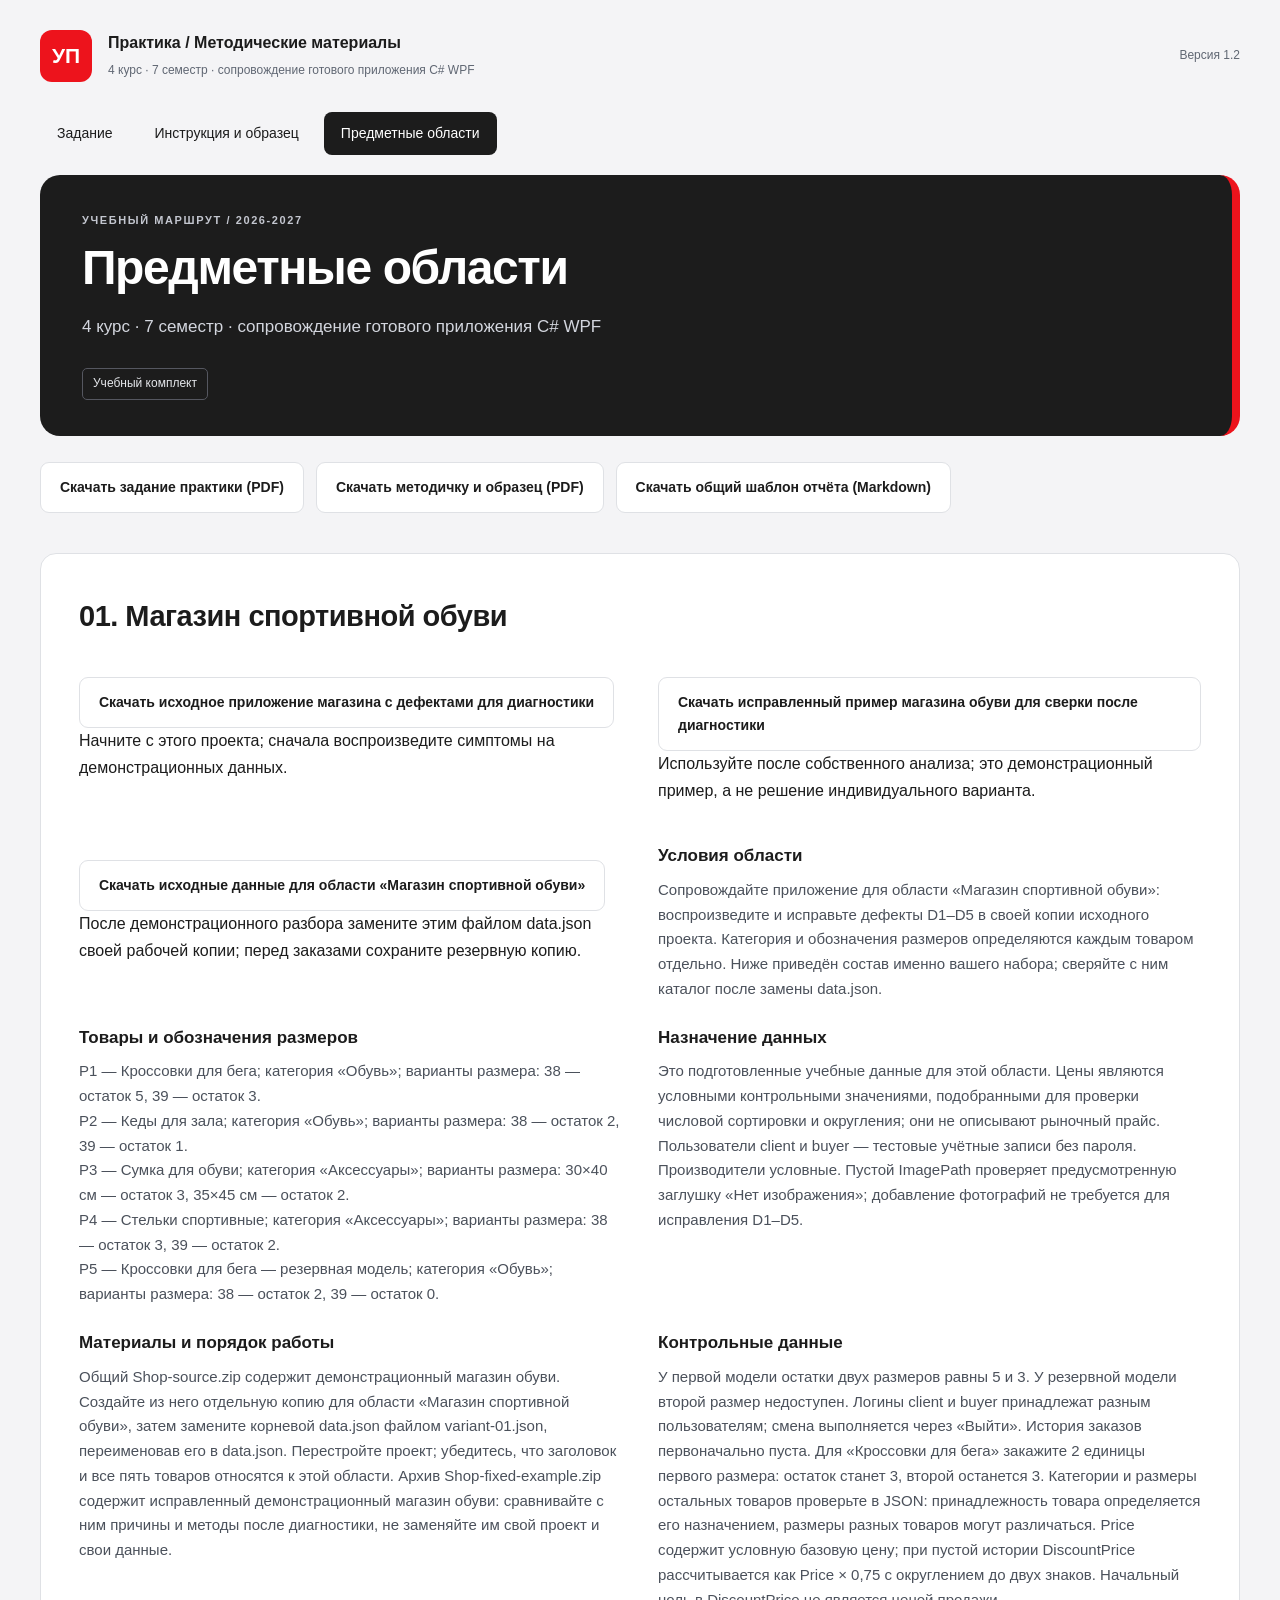
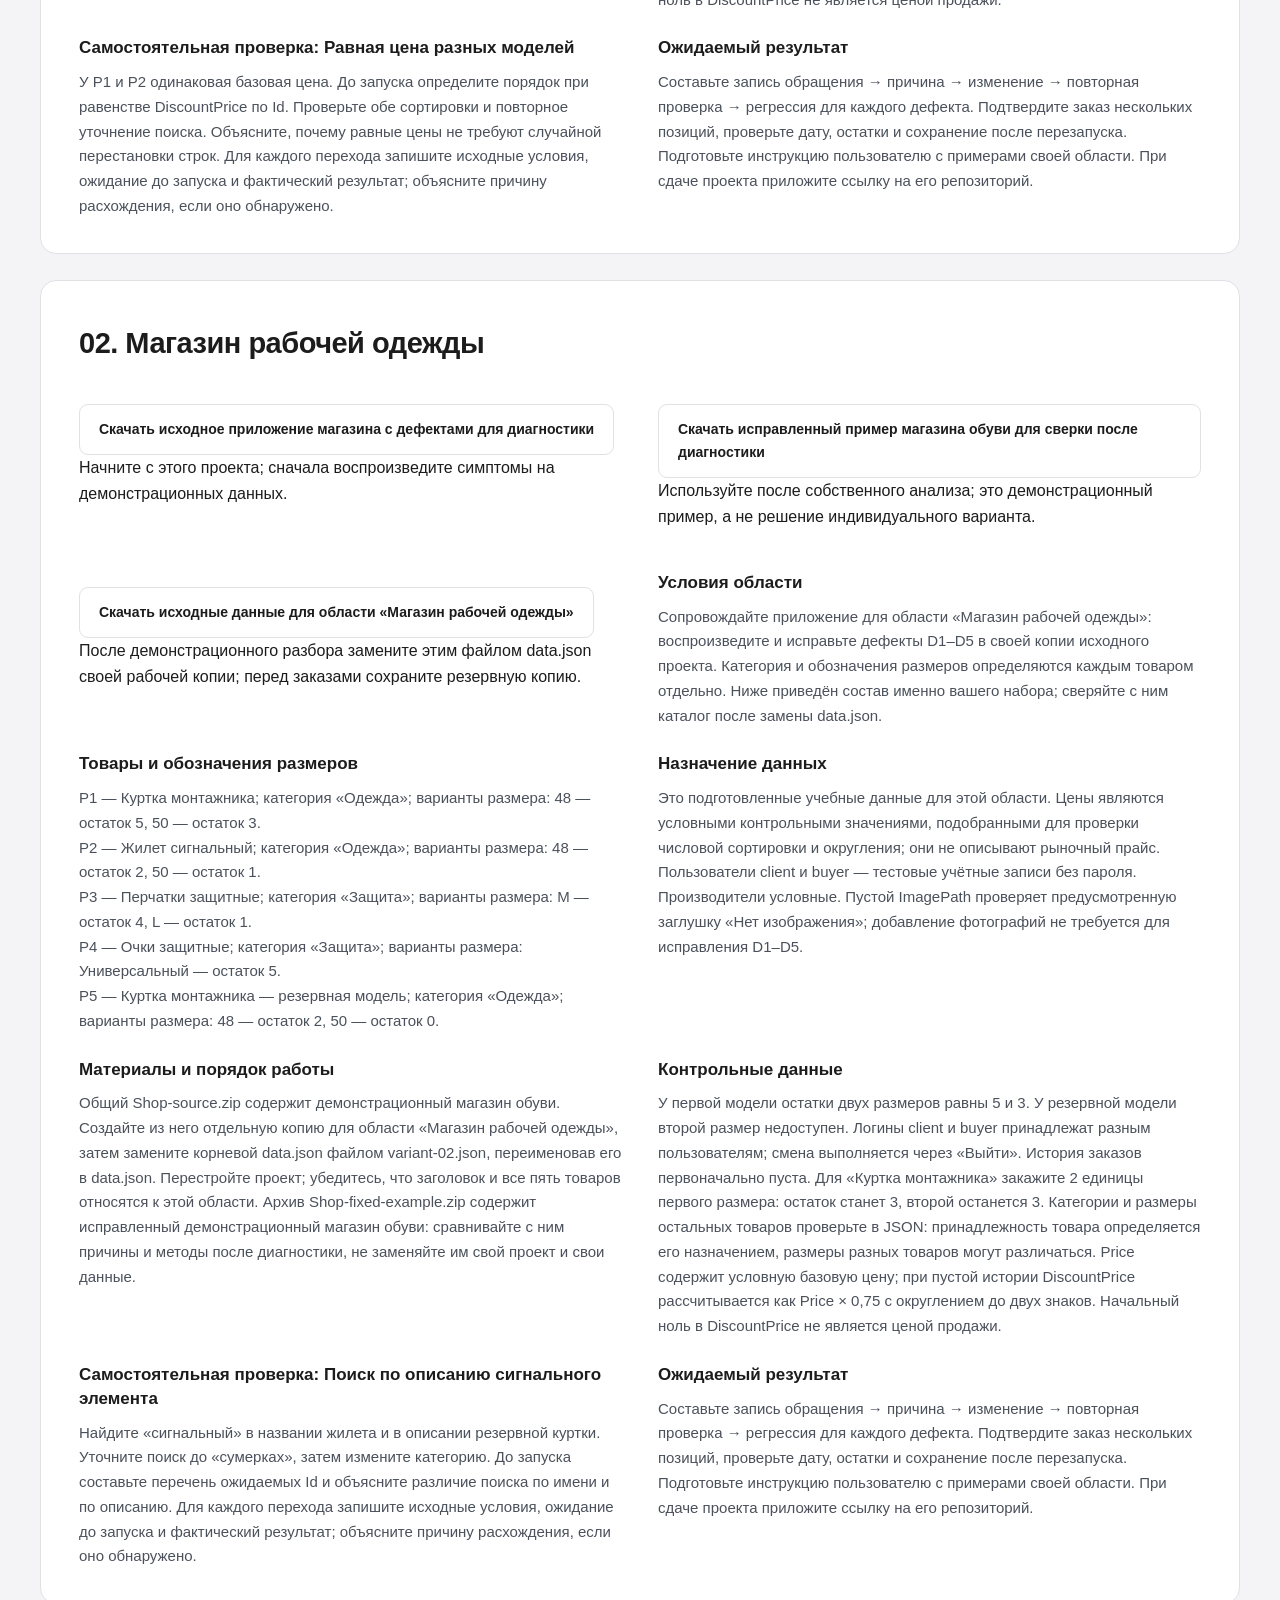
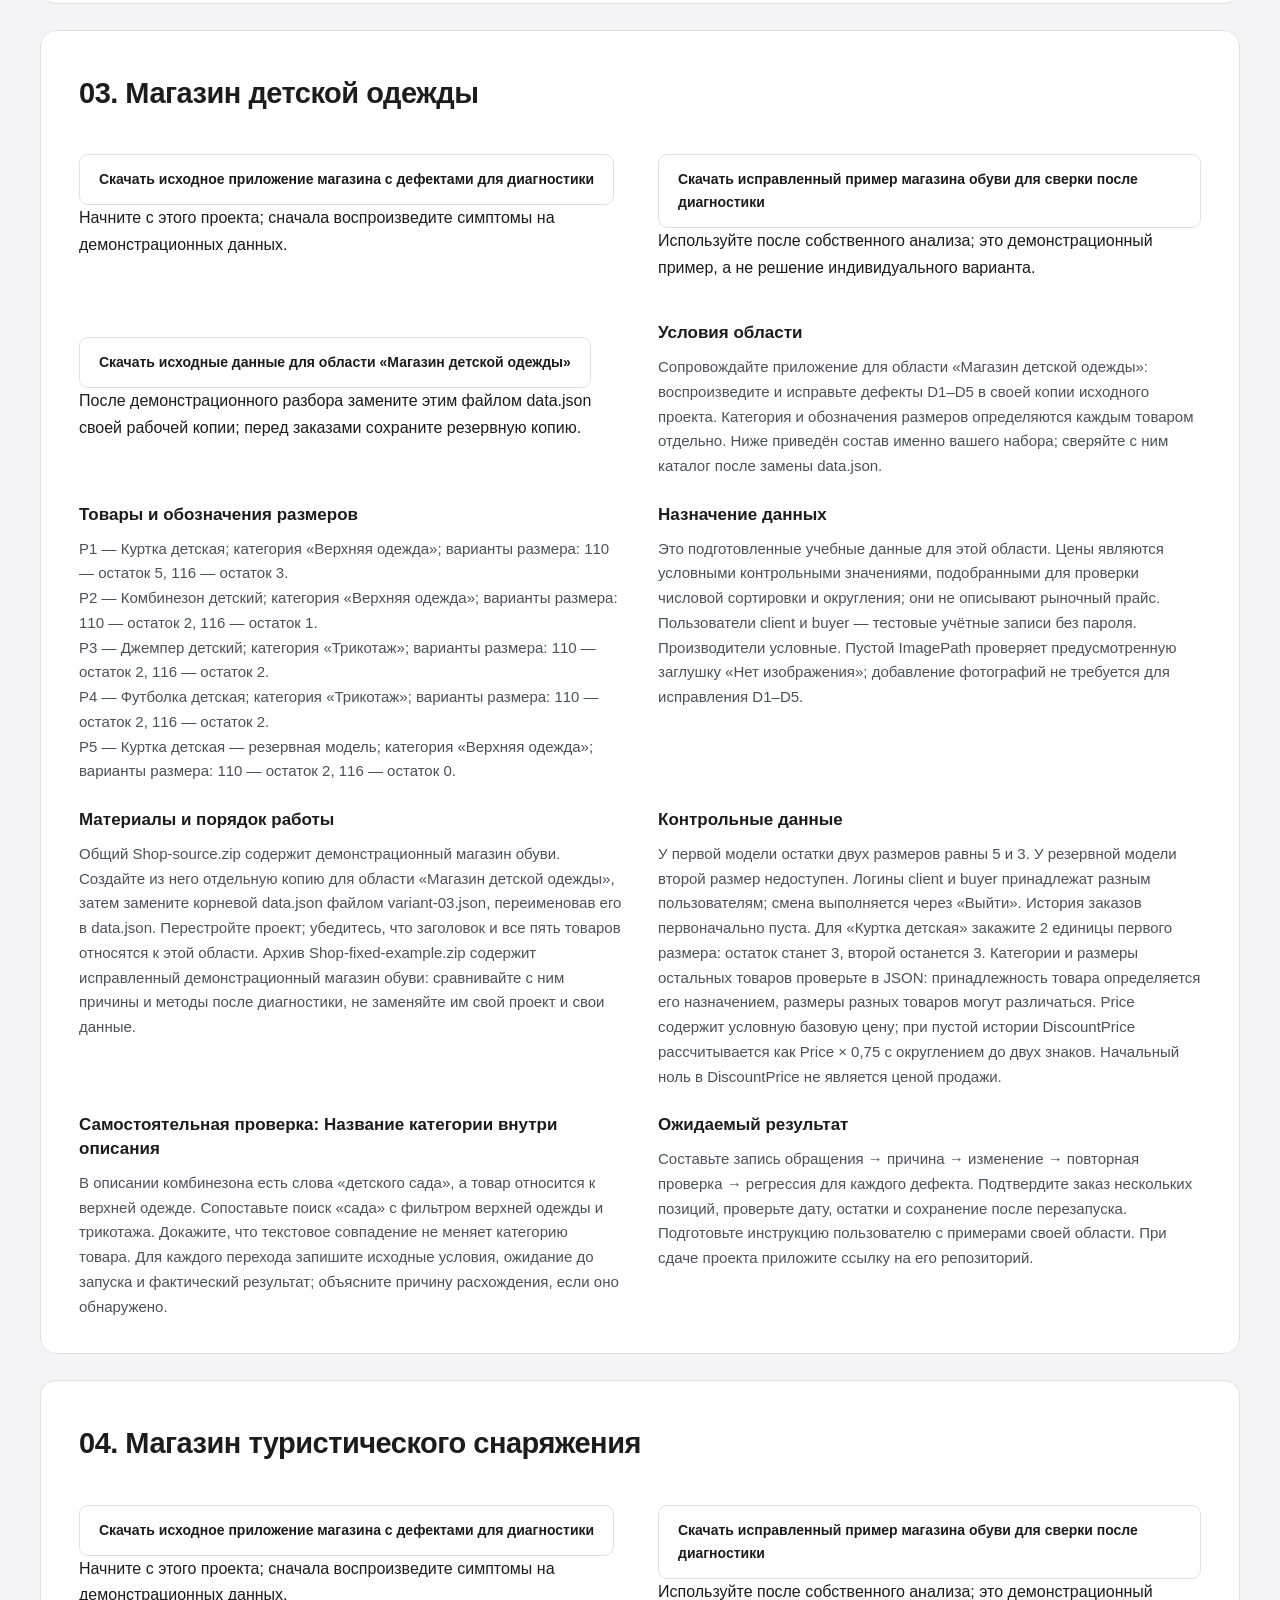
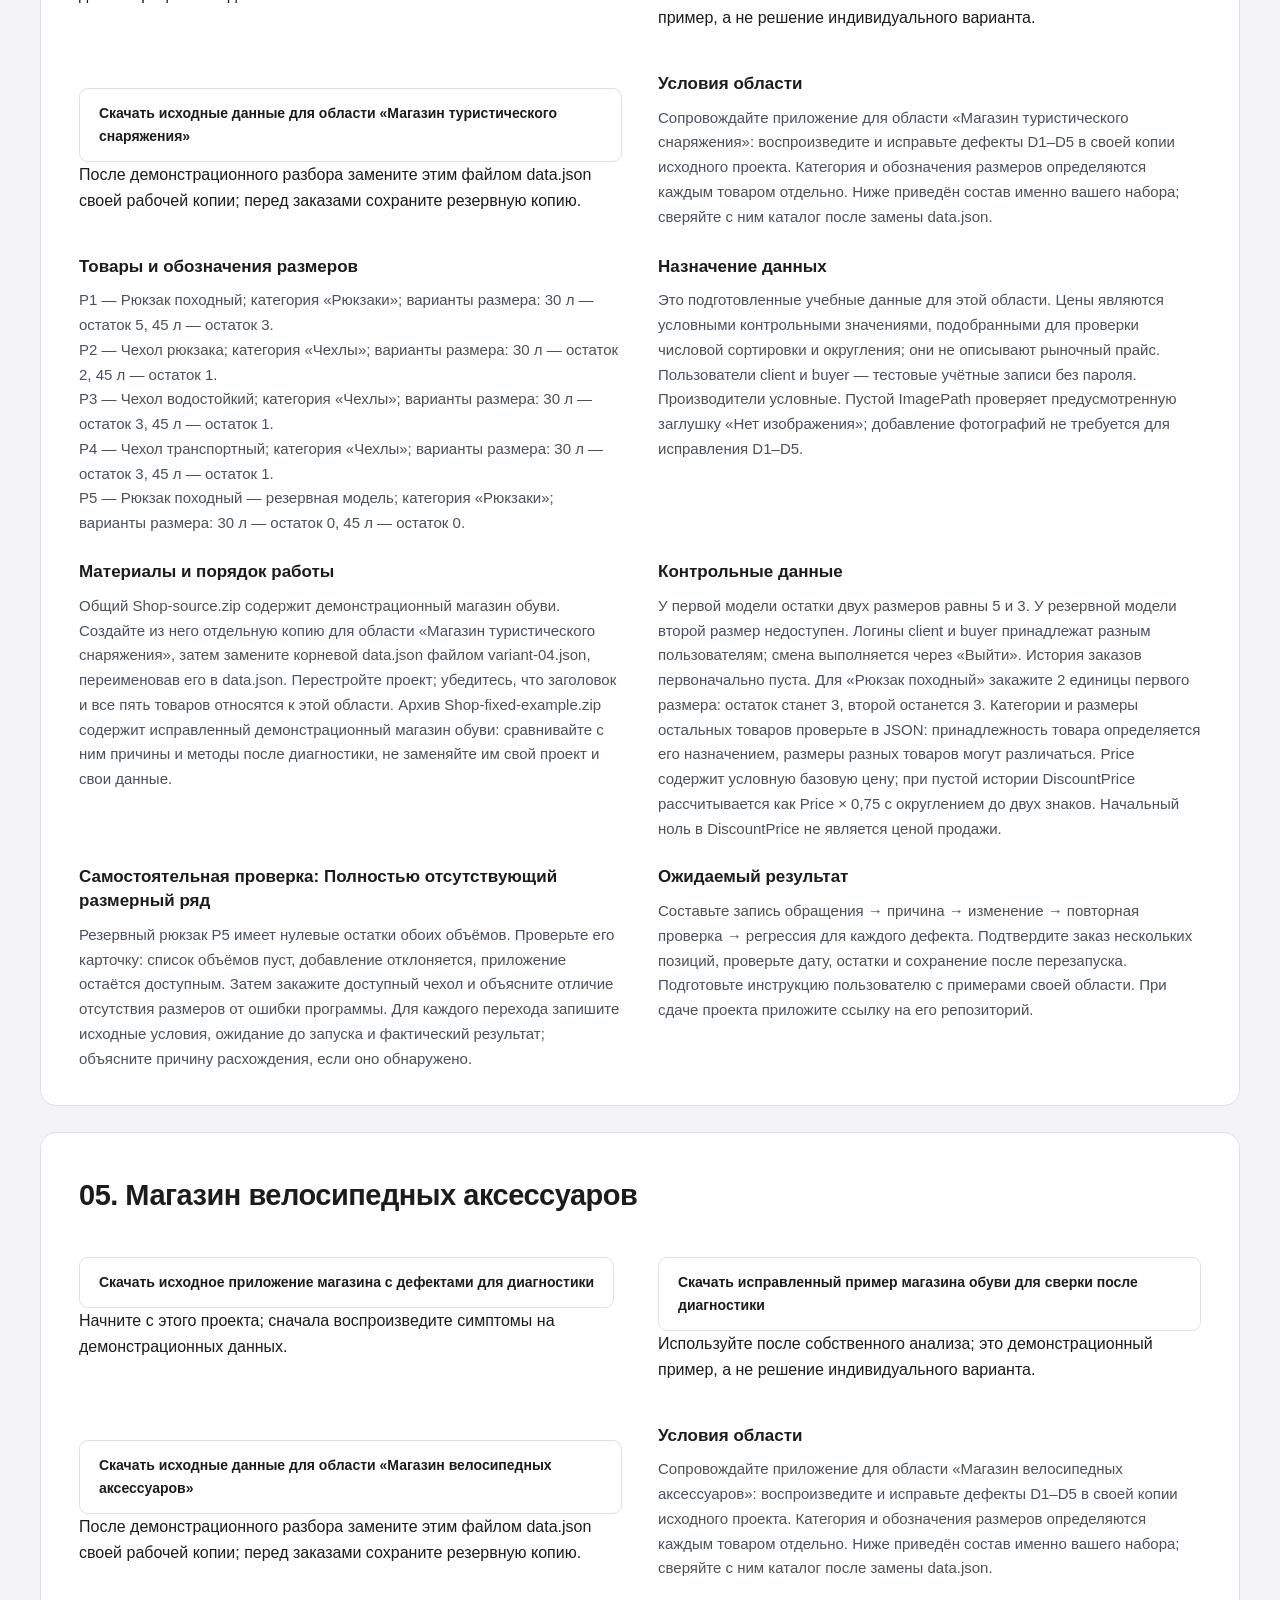
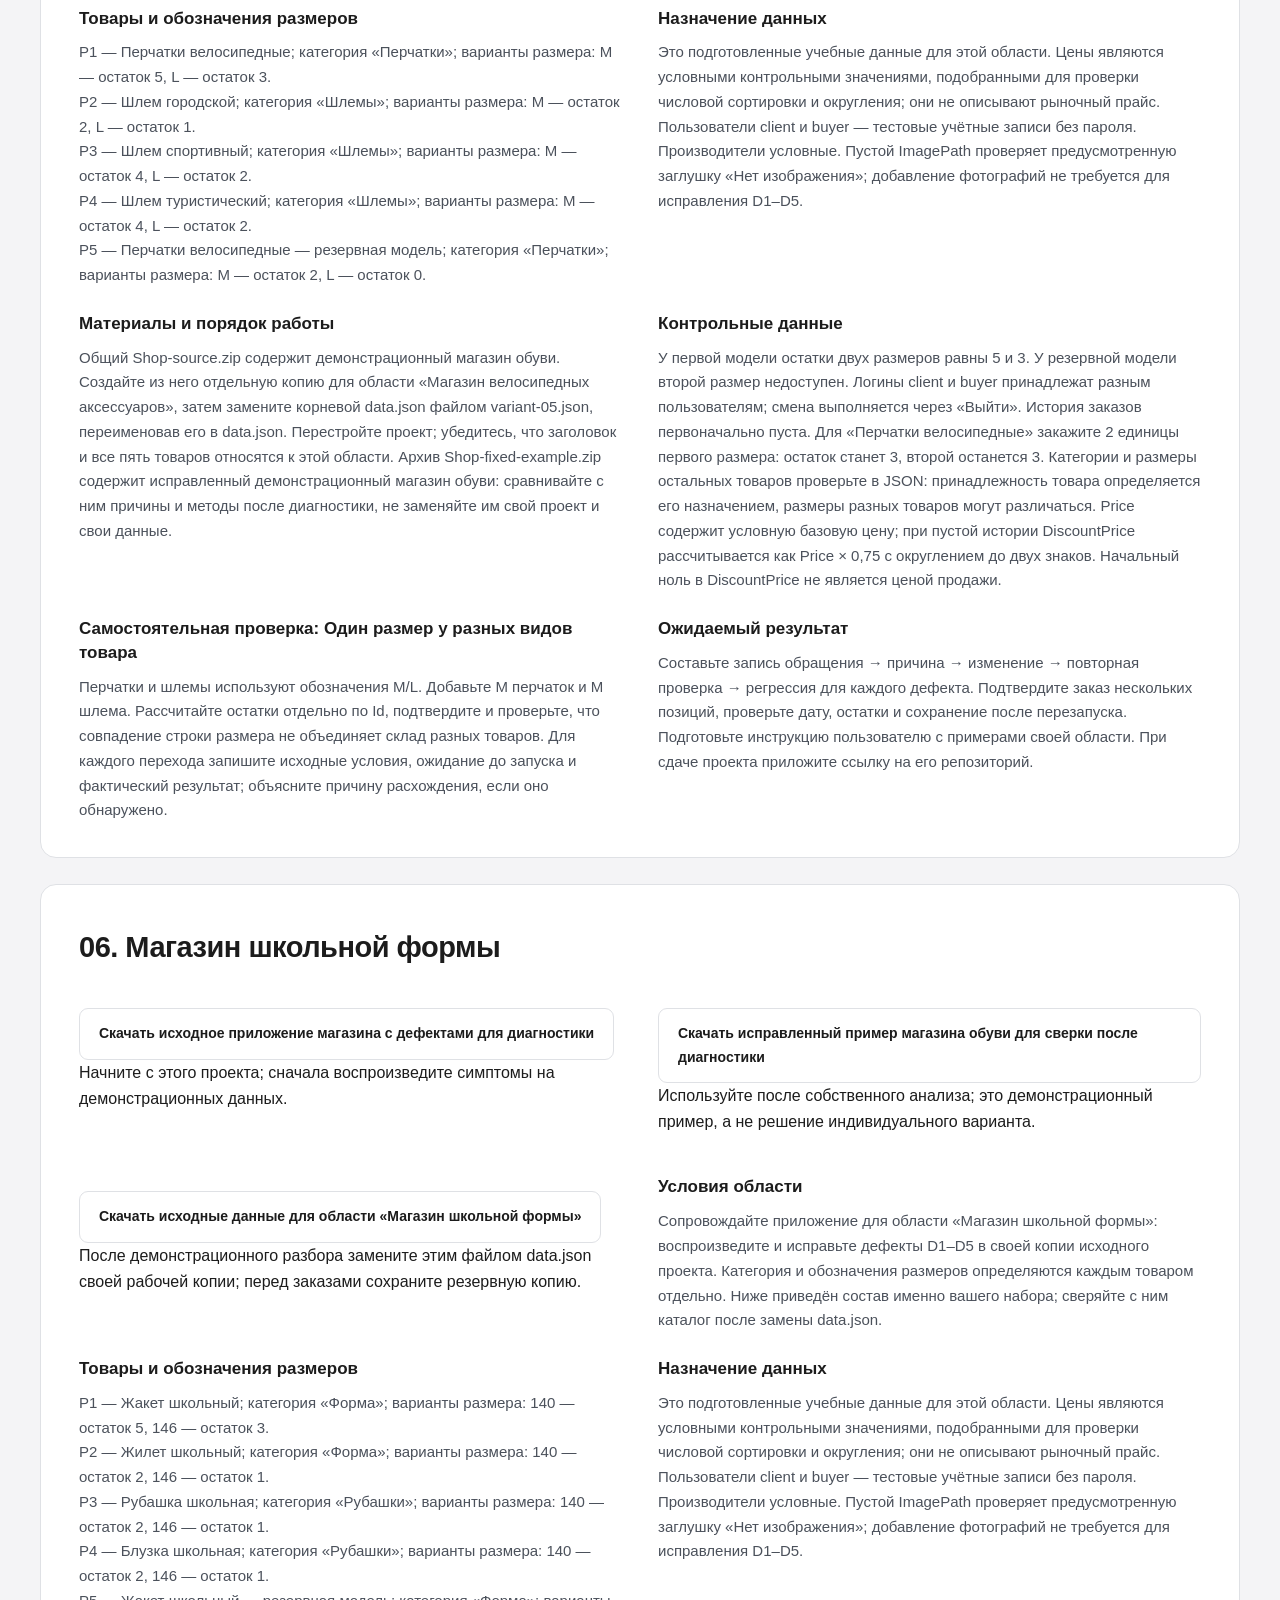
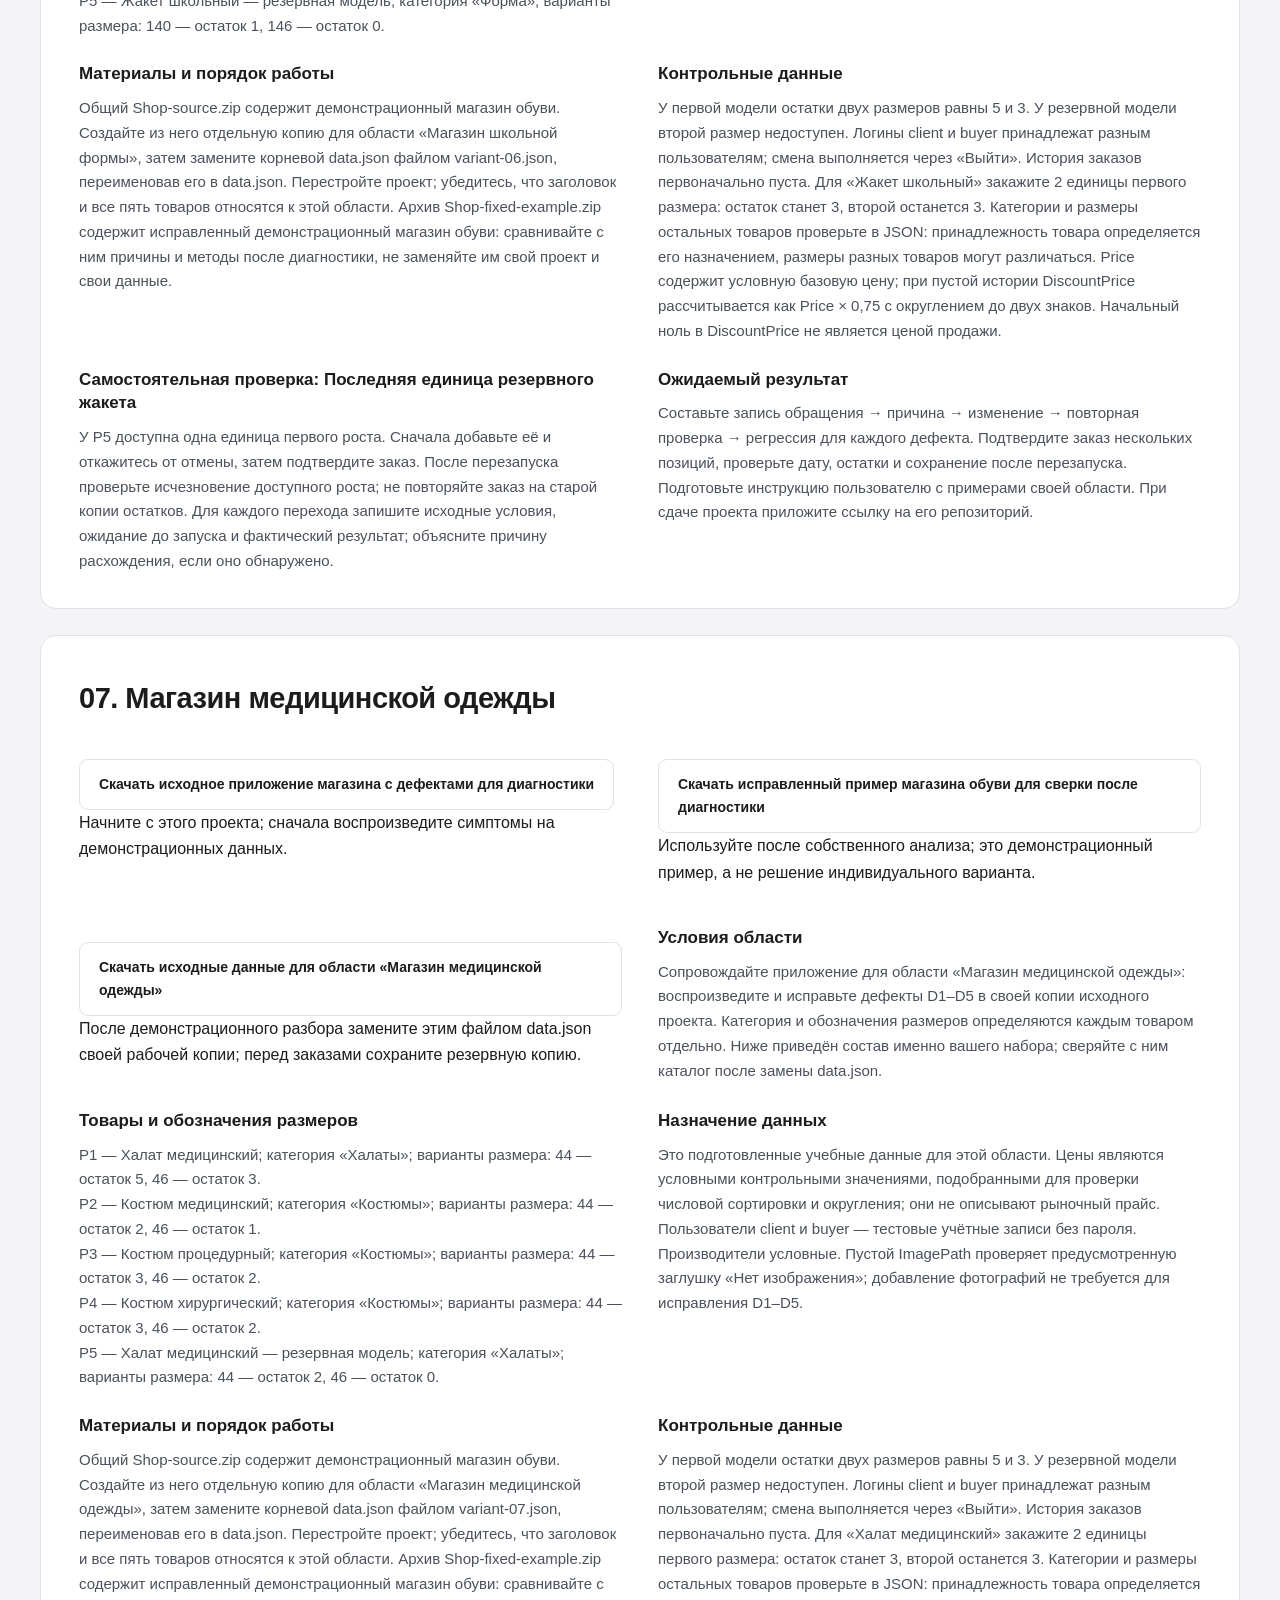
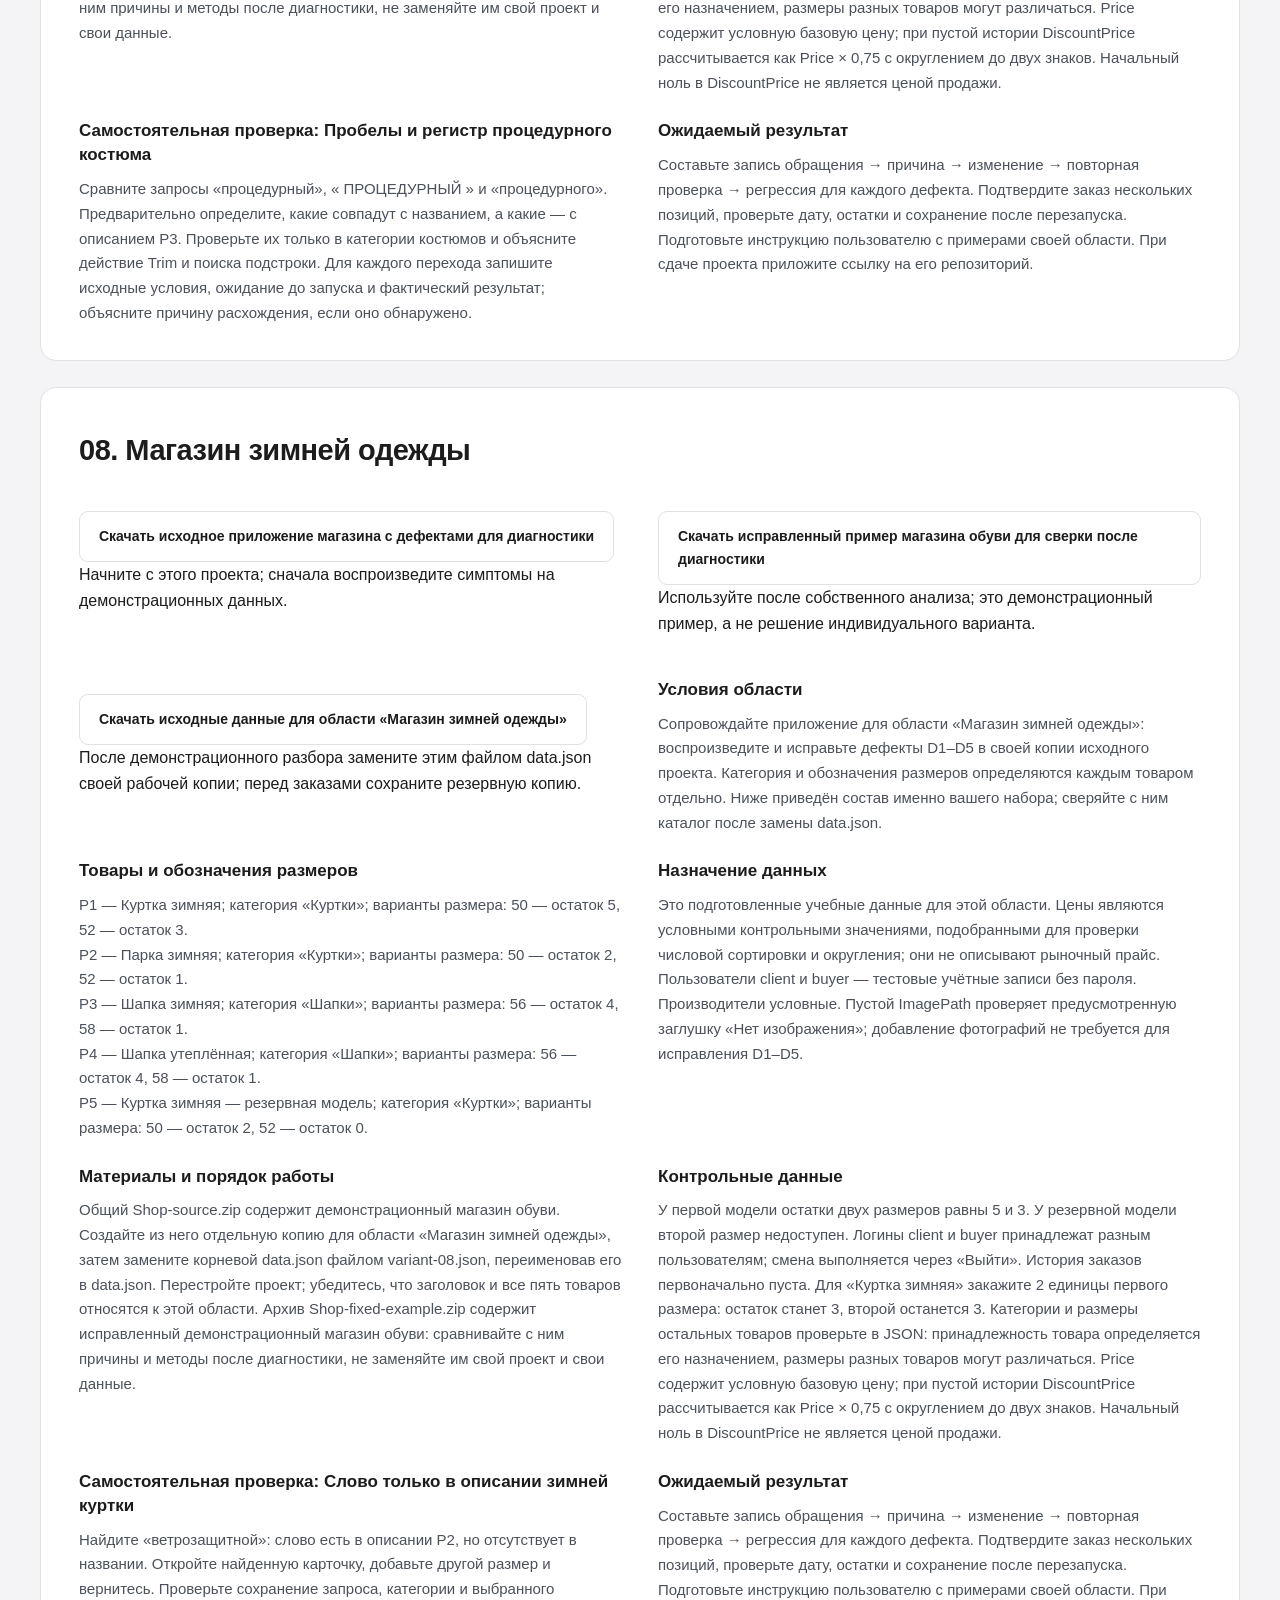
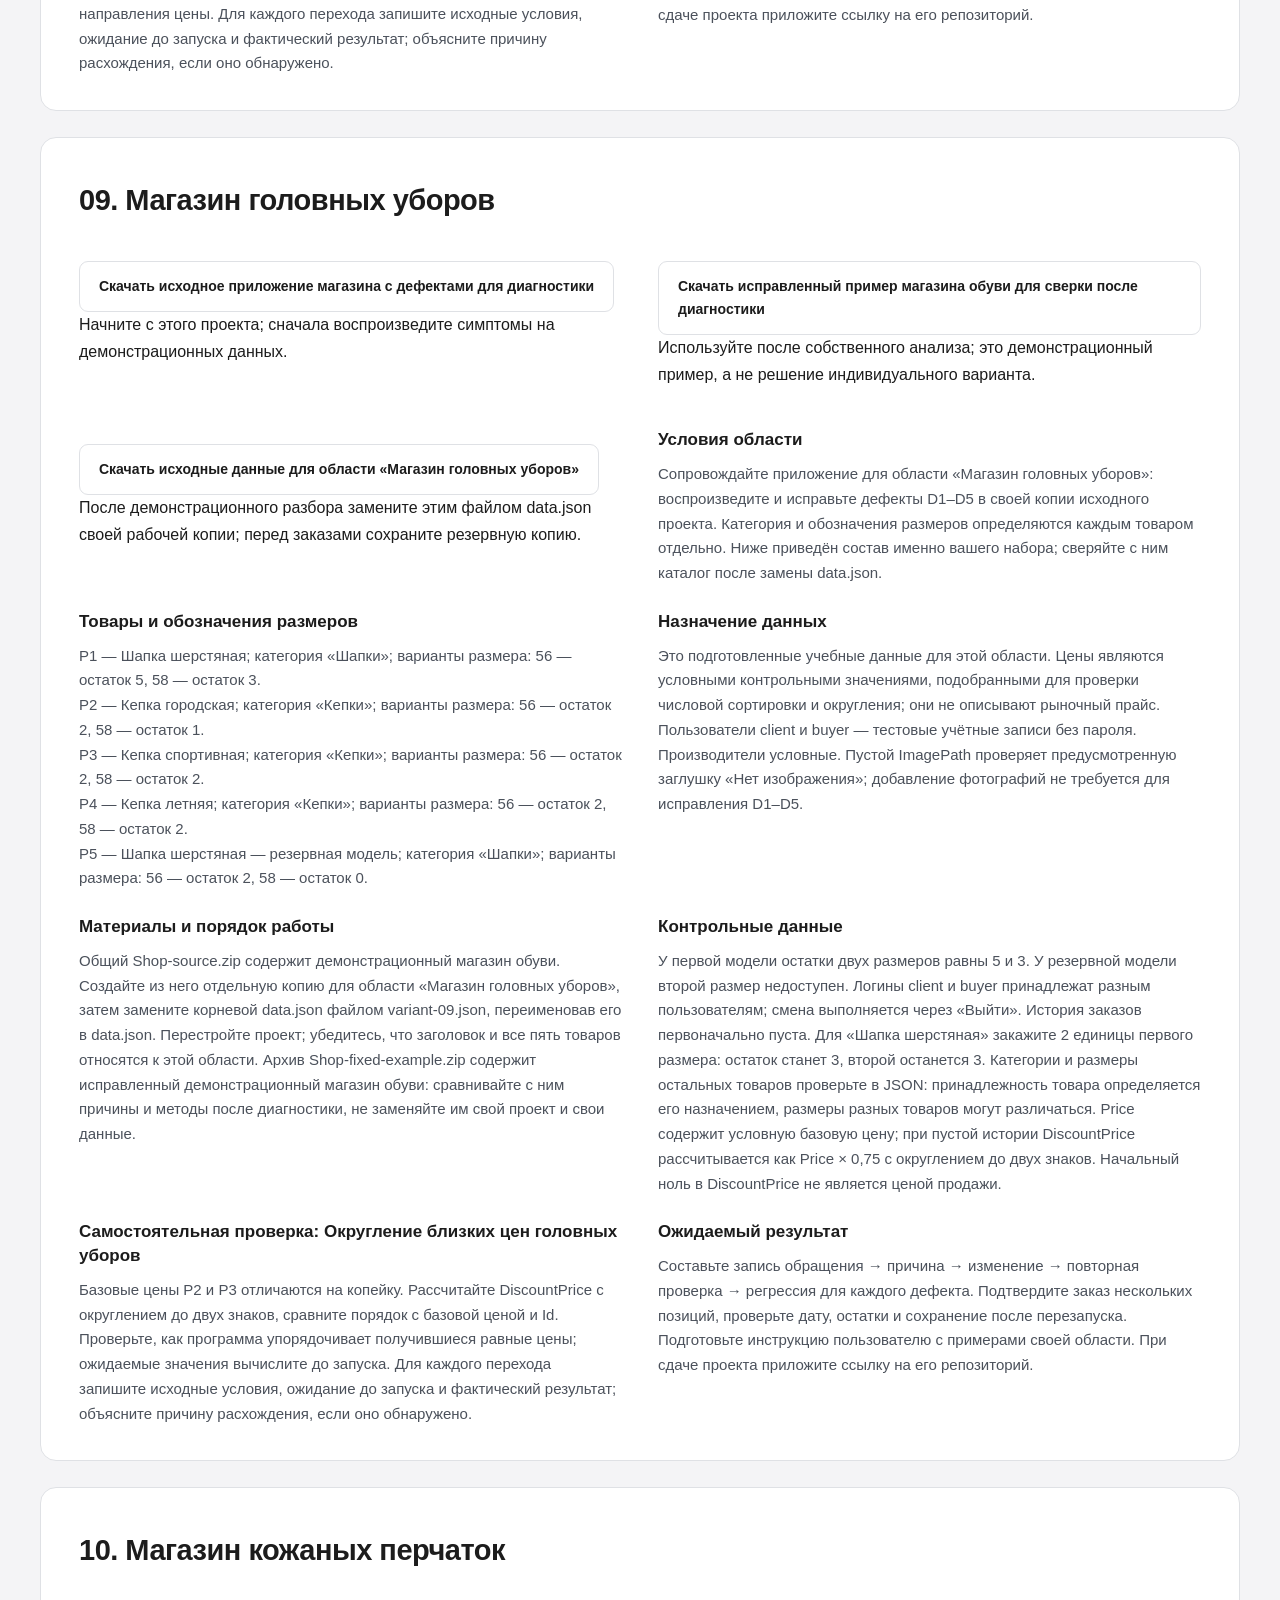
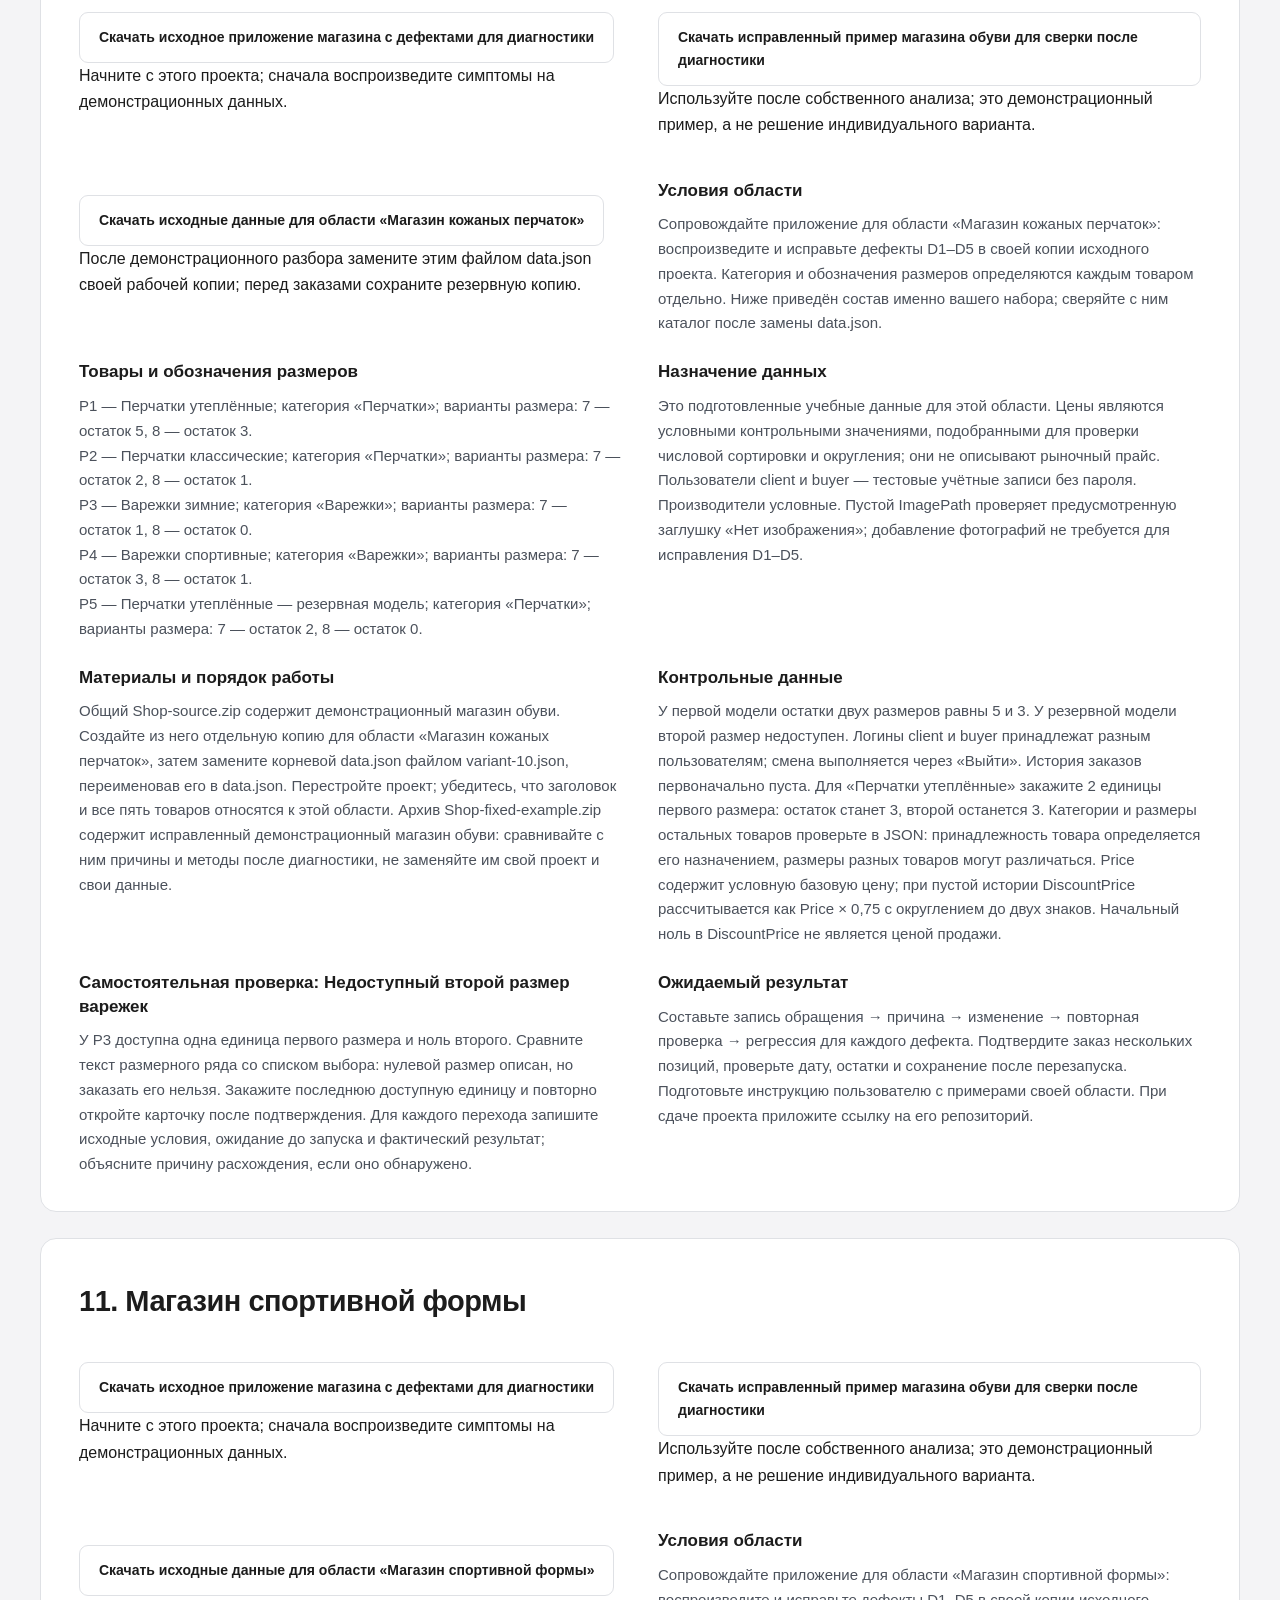
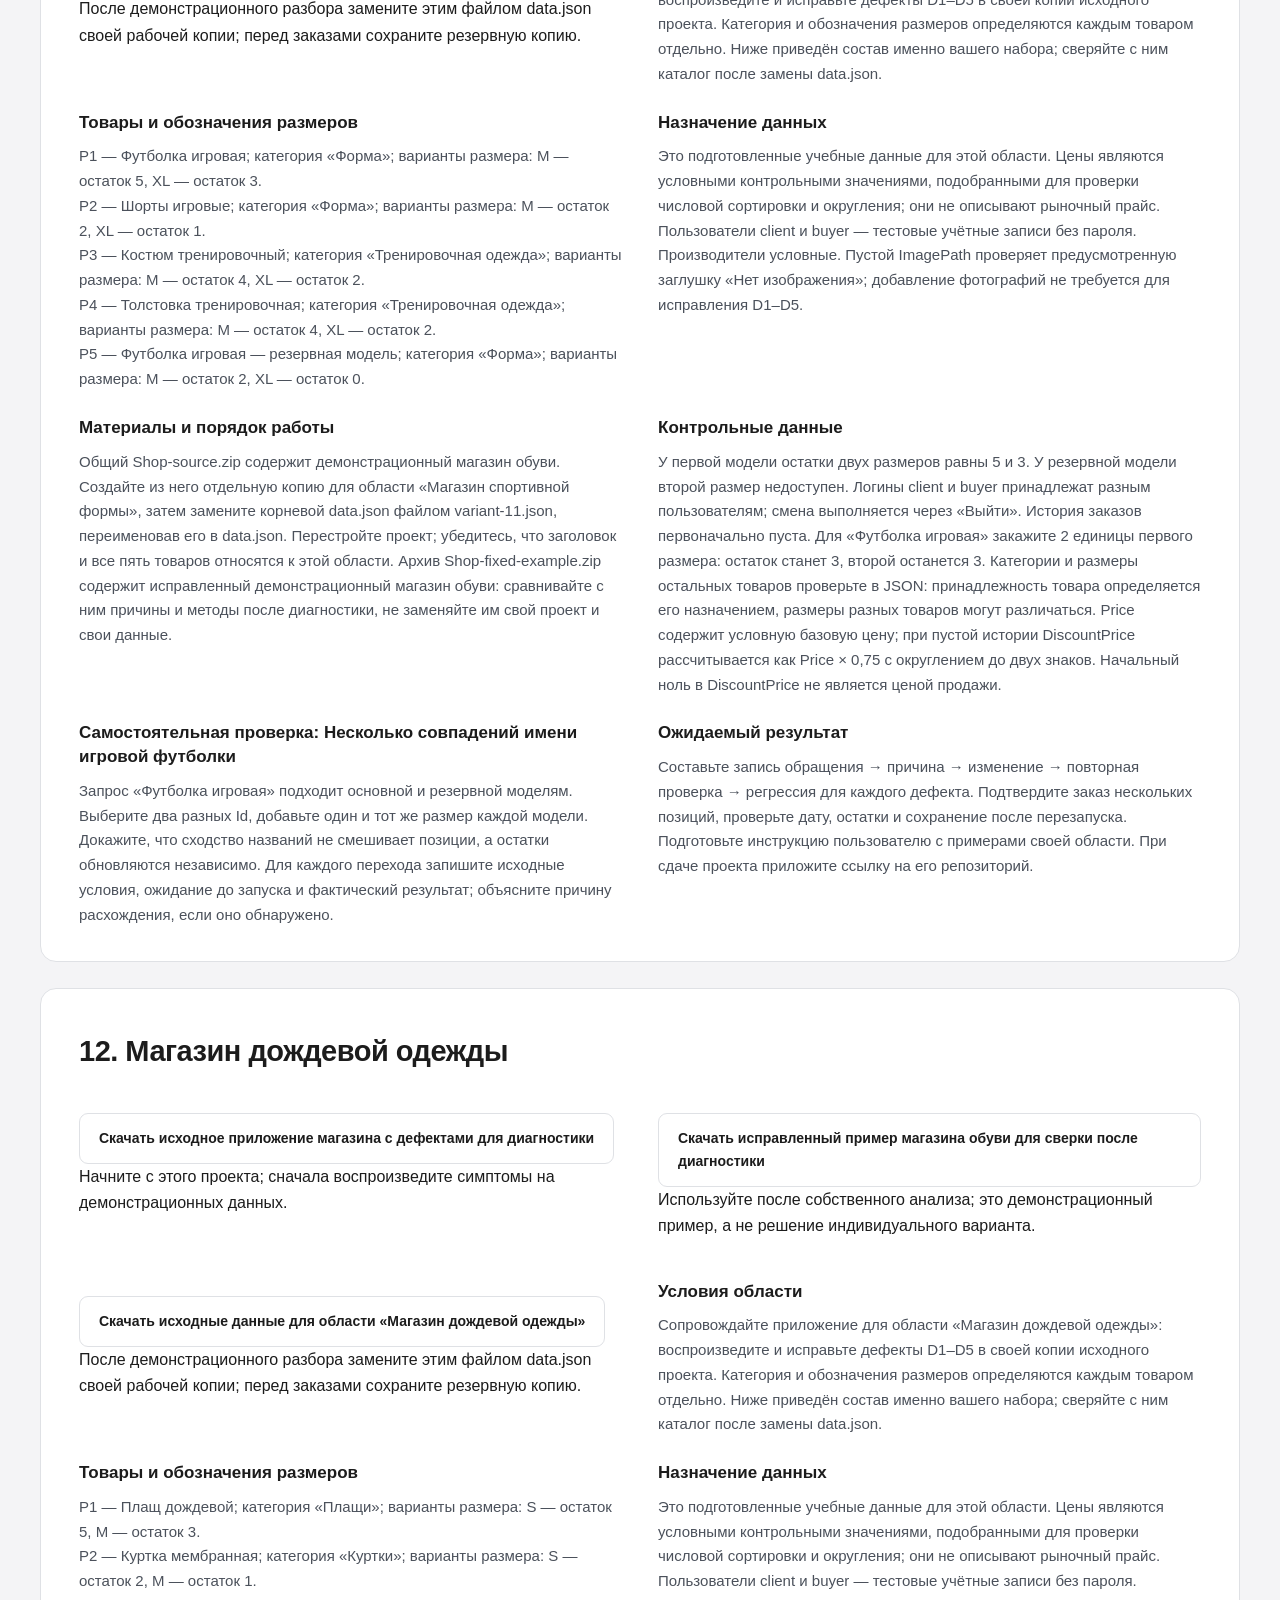
==== commit 54f5f154: "Correct UP04 variant data and explain teaching materials" ====
--- a/site/areas.html
+++ b/site/areas.html
@@ -1 +1 @@
-<!doctype html><html lang="ru"><head><meta charset="utf-8"><meta name="viewport" content="width=device-width,initial-scale=1"><title>Предметные области</title><link rel="icon" href="assets/favicon.svg"><link rel="stylesheet" href="assets/style.css"></head><body><a class="skip" href="#main">Перейти к содержанию</a><header class="shell top"><a class="brand" href="index.html"><span class="emblem">УП</span><span><strong>Практика / Методические материалы</strong><small>4 курс · 7 семестр · сопровождение готового приложения C# WPF</small></span></a><span class="version">Версия 1.1</span></header><div class="shell"><nav><a href="index.html" >Задание</a><a href="lessons.html" >Инструкция и образец</a><a href="areas.html" aria-current=page>Предметные области</a></nav><main id="main"><section class="hero"><p class="eyebrow">Учебный маршрут / 2026-2027</p><h1>Предметные области</h1><p>4 курс · 7 семестр · сопровождение готового приложения C# WPF</p><span class="badge">Учебный комплект</span></section><div class="downloads"><a class="button" href="downloads/assignment.pdf">Скачать задание практики (PDF)</a><a class="button" href="downloads/guide.pdf">Скачать методичку и образец (PDF)</a><a class="button" href="downloads/report-template.md">Скачать общий шаблон отчёта (Markdown)</a></div><article class="lesson" id="variant-01"><p class="eyebrow"></p><h2>01. Магазин спортивной обуви</h2><div class="blocks"><p class="block"><a class="button" href="downloads/Shop-source.zip">Скачать исходное приложение магазина с дефектами для диагностики</a><br>Начните с этого проекта; сначала воспроизведите симптомы на демонстрационных данных.</p><p class="block"><a class="button" href="downloads/Shop-fixed-example.zip">Скачать исправленный пример магазина обуви для сверки после диагностики</a><br>Используйте после собственного анализа; это демонстрационный пример, а не решение индивидуального варианта.</p><p class="block"><a class="button" href="downloads/variant-01.json">Скачать исходные данные для области «Магазин спортивной обуви»</a><br>После демонстрационного разбора замените этим файлом data.json своей рабочей копии; перед заказами сохраните резервную копию.</p><section class="block text"><h3>Условия области</h3><p>Сопровождайте приложение для области «Магазин спортивной обуви». Основные товары: Кроссовки для бега и Кеды для зала; категории: Обувь и Аксессуары. Размеры: «38» и «39». Значения размера — строки. Обеспечьте все функции общего задания и исправьте D1–D5, сохраняя особенности этих данных.</p></section><section class="block text"><h3>Материалы и порядок работы</h3><p>Сначала скачайте общий исходный проект и проверьте демонстрацию; затем скачайте индивидуальные данные под этим заголовком и замените data.json в своей копии. Исправленный пример магазина обуви используйте только для сверки после самостоятельной диагностики.</p></section><section class="block text"><h3>Контрольные данные</h3><p>У первой модели остатки двух размеров равны 5 и 3. У резервной модели второй размер недоступен. Логины client и buyer принадлежат разным пользователям; смена выполняется через «Выйти». История заказов первоначально пуста. Для «Кроссовки для бега» закажите 2 единицы первого размера: остаток станет 3, второй останется 3. Категории и размеры остальных товаров проверьте в JSON: принадлежность товара определяется его назначением, размеры разных товаров могут различаться.</p></section><section class="block text"><h3>Самостоятельная проверка: Равная цена разных моделей</h3><p>У P1 и P2 одинаковая базовая цена. До запуска определите порядок при равенстве DiscountPrice по Id. Проверьте обе сортировки и повторное уточнение поиска. Объясните, почему равные цены не требуют случайной перестановки строк. Для каждого перехода запишите исходные условия, ожидание до запуска и фактический результат; объясните причину расхождения, если оно обнаружено.</p></section><section class="block text"><h3>Ожидаемый результат</h3><p>Составьте запись обращения → причина → изменение → повторная проверка → регрессия для каждого дефекта. Подтвердите заказ нескольких позиций, проверьте дату, остатки и сохранение после перезапуска. Подготовьте инструкцию пользователю с примерами своей области. При сдаче проекта приложите ссылку на его репозиторий.</p></section></div></article><article class="lesson" id="variant-02"><p class="eyebrow"></p><h2>02. Магазин рабочей одежды</h2><div class="blocks"><p class="block"><a class="button" href="downloads/Shop-source.zip">Скачать исходное приложение магазина с дефектами для диагностики</a><br>Начните с этого проекта; сначала воспроизведите симптомы на демонстрационных данных.</p><p class="block"><a class="button" href="downloads/Shop-fixed-example.zip">Скачать исправленный пример магазина обуви для сверки после диагностики</a><br>Используйте после собственного анализа; это демонстрационный пример, а не решение индивидуального варианта.</p><p class="block"><a class="button" href="downloads/variant-02.json">Скачать исходные данные для области «Магазин рабочей одежды»</a><br>После демонстрационного разбора замените этим файлом data.json своей рабочей копии; перед заказами сохраните резервную копию.</p><section class="block text"><h3>Условия области</h3><p>Сопровождайте приложение для области «Магазин рабочей одежды». Основные товары: Куртка монтажника и Жилет сигнальный; категории: Одежда и Защита. Размеры: «48» и «50». Значения размера — строки. Обеспечьте все функции общего задания и исправьте D1–D5, сохраняя особенности этих данных.</p></section><section class="block text"><h3>Материалы и порядок работы</h3><p>Сначала скачайте общий исходный проект и проверьте демонстрацию; затем скачайте индивидуальные данные под этим заголовком и замените data.json в своей копии. Исправленный пример магазина обуви используйте только для сверки после самостоятельной диагностики.</p></section><section class="block text"><h3>Контрольные данные</h3><p>У первой модели остатки двух размеров равны 5 и 3. У резервной модели второй размер недоступен. Логины client и buyer принадлежат разным пользователям; смена выполняется через «Выйти». История заказов первоначально пуста. Для «Куртка монтажника» закажите 2 единицы первого размера: остаток станет 3, второй останется 3. Категории и размеры остальных товаров проверьте в JSON: принадлежность товара определяется его назначением, размеры разных товаров могут различаться.</p></section><section class="block text"><h3>Самостоятельная проверка: Поиск по описанию сигнального элемента</h3><p>Найдите «сигнальный» в названии жилета и в описании резервной куртки. Уточните поиск до «сумерках», затем измените категорию. До запуска составьте перечень ожидаемых Id и объясните различие поиска по имени и по описанию. Для каждого перехода запишите исходные условия, ожидание до запуска и фактический результат; объясните причину расхождения, если оно обнаружено.</p></section><section class="block text"><h3>Ожидаемый результат</h3><p>Составьте запись обращения → причина → изменение → повторная проверка → регрессия для каждого дефекта. Подтвердите заказ нескольких позиций, проверьте дату, остатки и сохранение после перезапуска. Подготовьте инструкцию пользователю с примерами своей области. При сдаче проекта приложите ссылку на его репозиторий.</p></section></div></article><article class="lesson" id="variant-03"><p class="eyebrow"></p><h2>03. Магазин детской одежды</h2><div class="blocks"><p class="block"><a class="button" href="downloads/Shop-source.zip">Скачать исходное приложение магазина с дефектами для диагностики</a><br>Начните с этого проекта; сначала воспроизведите симптомы на демонстрационных данных.</p><p class="block"><a class="button" href="downloads/Shop-fixed-example.zip">Скачать исправленный пример магазина обуви для сверки после диагностики</a><br>Используйте после собственного анализа; это демонстрационный пример, а не решение индивидуального варианта.</p><p class="block"><a class="button" href="downloads/variant-03.json">Скачать исходные данные для области «Магазин детской одежды»</a><br>После демонстрационного разбора замените этим файлом data.json своей рабочей копии; перед заказами сохраните резервную копию.</p><section class="block text"><h3>Условия области</h3><p>Сопровождайте приложение для области «Магазин детской одежды». Основные товары: Куртка детская и Комбинезон детский; категории: Верхняя одежда и Трикотаж. Размеры: «110» и «116». Значения размера — строки. Обеспечьте все функции общего задания и исправьте D1–D5, сохраняя особенности этих данных.</p></section><section class="block text"><h3>Материалы и порядок работы</h3><p>Сначала скачайте общий исходный проект и проверьте демонстрацию; затем скачайте индивидуальные данные под этим заголовком и замените data.json в своей копии. Исправленный пример магазина обуви используйте только для сверки после самостоятельной диагностики.</p></section><section class="block text"><h3>Контрольные данные</h3><p>У первой модели остатки двух размеров равны 5 и 3. У резервной модели второй размер недоступен. Логины client и buyer принадлежат разным пользователям; смена выполняется через «Выйти». История заказов первоначально пуста. Для «Куртка детская» закажите 2 единицы первого размера: остаток станет 3, второй останется 3. Категории и размеры остальных товаров проверьте в JSON: принадлежность товара определяется его назначением, размеры разных товаров могут различаться.</p></section><section class="block text"><h3>Самостоятельная проверка: Название категории внутри описания</h3><p>В описании комбинезона есть слова «детского сада», а товар относится к верхней одежде. Сопоставьте поиск «сада» с фильтром верхней одежды и трикотажа. Докажите, что текстовое совпадение не меняет категорию товара. Для каждого перехода запишите исходные условия, ожидание до запуска и фактический результат; объясните причину расхождения, если оно обнаружено.</p></section><section class="block text"><h3>Ожидаемый результат</h3><p>Составьте запись обращения → причина → изменение → повторная проверка → регрессия для каждого дефекта. Подтвердите заказ нескольких позиций, проверьте дату, остатки и сохранение после перезапуска. Подготовьте инструкцию пользователю с примерами своей области. При сдаче проекта приложите ссылку на его репозиторий.</p></section></div></article><article class="lesson" id="variant-04"><p class="eyebrow"></p><h2>04. Магазин туристического снаряжения</h2><div class="blocks"><p class="block"><a class="button" href="downloads/Shop-source.zip">Скачать исходное приложение магазина с дефектами для диагностики</a><br>Начните с этого проекта; сначала воспроизведите симптомы на демонстрационных данных.</p><p class="block"><a class="button" href="downloads/Shop-fixed-example.zip">Скачать исправленный пример магазина обуви для сверки после диагностики</a><br>Используйте после собственного анализа; это демонстрационный пример, а не решение индивидуального варианта.</p><p class="block"><a class="button" href="downloads/variant-04.json">Скачать исходные данные для области «Магазин туристического снаряжения»</a><br>После демонстрационного разбора замените этим файлом data.json своей рабочей копии; перед заказами сохраните резервную копию.</p><section class="block text"><h3>Условия области</h3><p>Сопровождайте приложение для области «Магазин туристического снаряжения». Основные товары: Рюкзак походный и Чехол рюкзака; категории: Рюкзаки и Чехлы. Размеры: «30 л» и «45 л». Значения размера — строки. Обеспечьте все функции общего задания и исправьте D1–D5, сохраняя особенности этих данных.</p></section><section class="block text"><h3>Материалы и порядок работы</h3><p>Сначала скачайте общий исходный проект и проверьте демонстрацию; затем скачайте индивидуальные данные под этим заголовком и замените data.json в своей копии. Исправленный пример магазина обуви используйте только для сверки после самостоятельной диагностики.</p></section><section class="block text"><h3>Контрольные данные</h3><p>У первой модели остатки двух размеров равны 5 и 3. У резервной модели второй размер недоступен. Логины client и buyer принадлежат разным пользователям; смена выполняется через «Выйти». История заказов первоначально пуста. Для «Рюкзак походный» закажите 2 единицы первого размера: остаток станет 3, второй останется 3. Категории и размеры остальных товаров проверьте в JSON: принадлежность товара определяется его назначением, размеры разных товаров могут различаться.</p></section><section class="block text"><h3>Самостоятельная проверка: Полностью отсутствующий размерный ряд</h3><p>Резервный рюкзак P5 имеет нулевые остатки обоих объёмов. Проверьте его карточку: список объёмов пуст, добавление отклоняется, приложение остаётся доступным. Затем закажите доступный чехол и объясните отличие отсутствия размеров от ошибки программы. Для каждого перехода запишите исходные условия, ожидание до запуска и фактический результат; объясните причину расхождения, если оно обнаружено.</p></section><section class="block text"><h3>Ожидаемый результат</h3><p>Составьте запись обращения → причина → изменение → повторная проверка → регрессия для каждого дефекта. Подтвердите заказ нескольких позиций, проверьте дату, остатки и сохранение после перезапуска. Подготовьте инструкцию пользователю с примерами своей области. При сдаче проекта приложите ссылку на его репозиторий.</p></section></div></article><article class="lesson" id="variant-05"><p class="eyebrow"></p><h2>05. Магазин велосипедных аксессуаров</h2><div class="blocks"><p class="block"><a class="button" href="downloads/Shop-source.zip">Скачать исходное приложение магазина с дефектами для диагностики</a><br>Начните с этого проекта; сначала воспроизведите симптомы на демонстрационных данных.</p><p class="block"><a class="button" href="downloads/Shop-fixed-example.zip">Скачать исправленный пример магазина обуви для сверки после диагностики</a><br>Используйте после собственного анализа; это демонстрационный пример, а не решение индивидуального варианта.</p><p class="block"><a class="button" href="downloads/variant-05.json">Скачать исходные данные для области «Магазин велосипедных аксессуаров»</a><br>После демонстрационного разбора замените этим файлом data.json своей рабочей копии; перед заказами сохраните резервную копию.</p><section class="block text"><h3>Условия области</h3><p>Сопровождайте приложение для области «Магазин велосипедных аксессуаров». Основные товары: Перчатки велосипедные и Шлем городской; категории: Перчатки и Шлемы. Размеры: «M» и «L». Значения размера — строки. Обеспечьте все функции общего задания и исправьте D1–D5, сохраняя особенности этих данных.</p></section><section class="block text"><h3>Материалы и порядок работы</h3><p>Сначала скачайте общий исходный проект и проверьте демонстрацию; затем скачайте индивидуальные данные под этим заголовком и замените data.json в своей копии. Исправленный пример магазина обуви используйте только для сверки после самостоятельной диагностики.</p></section><section class="block text"><h3>Контрольные данные</h3><p>У первой модели остатки двух размеров равны 5 и 3. У резервной модели второй размер недоступен. Логины client и buyer принадлежат разным пользователям; смена выполняется через «Выйти». История заказов первоначально пуста. Для «Перчатки велосипедные» закажите 2 единицы первого размера: остаток станет 3, второй останется 3. Категории и размеры остальных товаров проверьте в JSON: принадлежность товара определяется его назначением, размеры разных товаров могут различаться.</p></section><section class="block text"><h3>Самостоятельная проверка: Один размер у разных видов товара</h3><p>Перчатки и шлемы используют обозначения M/L. Добавьте M перчаток и M шлема. Рассчитайте остатки отдельно по Id, подтвердите и проверьте, что совпадение строки размера не объединяет склад разных товаров. Для каждого перехода запишите исходные условия, ожидание до запуска и фактический результат; объясните причину расхождения, если оно обнаружено.</p></section><section class="block text"><h3>Ожидаемый результат</h3><p>Составьте запись обращения → причина → изменение → повторная проверка → регрессия для каждого дефекта. Подтвердите заказ нескольких позиций, проверьте дату, остатки и сохранение после перезапуска. Подготовьте инструкцию пользователю с примерами своей области. При сдаче проекта приложите ссылку на его репозиторий.</p></section></div></article><article class="lesson" id="variant-06"><p class="eyebrow"></p><h2>06. Магазин школьной формы</h2><div class="blocks"><p class="block"><a class="button" href="downloads/Shop-source.zip">Скачать исходное приложение магазина с дефектами для диагностики</a><br>Начните с этого проекта; сначала воспроизведите симптомы на демонстрационных данных.</p><p class="block"><a class="button" href="downloads/Shop-fixed-example.zip">Скачать исправленный пример магазина обуви для сверки после диагностики</a><br>Используйте после собственного анализа; это демонстрационный пример, а не решение индивидуального варианта.</p><p class="block"><a class="button" href="downloads/variant-06.json">Скачать исходные данные для области «Магазин школьной формы»</a><br>После демонстрационного разбора замените этим файлом data.json своей рабочей копии; перед заказами сохраните резервную копию.</p><section class="block text"><h3>Условия области</h3><p>Сопровождайте приложение для области «Магазин школьной формы». Основные товары: Жакет школьный и Жилет школьный; категории: Форма и Рубашки. Размеры: «140» и «146». Значения размера — строки. Обеспечьте все функции общего задания и исправьте D1–D5, сохраняя особенности этих данных.</p></section><section class="block text"><h3>Материалы и порядок работы</h3><p>Сначала скачайте общий исходный проект и проверьте демонстрацию; затем скачайте индивидуальные данные под этим заголовком и замените data.json в своей копии. Исправленный пример магазина обуви используйте только для сверки после самостоятельной диагностики.</p></section><section class="block text"><h3>Контрольные данные</h3><p>У первой модели остатки двух размеров равны 5 и 3. У резервной модели второй размер недоступен. Логины client и buyer принадлежат разным пользователям; смена выполняется через «Выйти». История заказов первоначально пуста. Для «Жакет школьный» закажите 2 единицы первого размера: остаток станет 3, второй останется 3. Категории и размеры остальных товаров проверьте в JSON: принадлежность товара определяется его назначением, размеры разных товаров могут различаться.</p></section><section class="block text"><h3>Самостоятельная проверка: Последняя единица резервного жакета</h3><p>У P5 доступна одна единица первого роста. Сначала добавьте её и откажитесь от отмены, затем подтвердите заказ. После перезапуска проверьте исчезновение доступного роста; не повторяйте заказ на старой копии остатков. Для каждого перехода запишите исходные условия, ожидание до запуска и фактический результат; объясните причину расхождения, если оно обнаружено.</p></section><section class="block text"><h3>Ожидаемый результат</h3><p>Составьте запись обращения → причина → изменение → повторная проверка → регрессия для каждого дефекта. Подтвердите заказ нескольких позиций, проверьте дату, остатки и сохранение после перезапуска. Подготовьте инструкцию пользователю с примерами своей области. При сдаче проекта приложите ссылку на его репозиторий.</p></section></div></article><article class="lesson" id="variant-07"><p class="eyebrow"></p><h2>07. Магазин медицинской одежды</h2><div class="blocks"><p class="block"><a class="button" href="downloads/Shop-source.zip">Скачать исходное приложение магазина с дефектами для диагностики</a><br>Начните с этого проекта; сначала воспроизведите симптомы на демонстрационных данных.</p><p class="block"><a class="button" href="downloads/Shop-fixed-example.zip">Скачать исправленный пример магазина обуви для сверки после диагностики</a><br>Используйте после собственного анализа; это демонстрационный пример, а не решение индивидуального варианта.</p><p class="block"><a class="button" href="downloads/variant-07.json">Скачать исходные данные для области «Магазин медицинской одежды»</a><br>После демонстрационного разбора замените этим файлом data.json своей рабочей копии; перед заказами сохраните резервную копию.</p><section class="block text"><h3>Условия области</h3><p>Сопровождайте приложение для области «Магазин медицинской одежды». Основные товары: Халат медицинский и Костюм медицинский; категории: Халаты и Костюмы. Размеры: «44» и «46». Значения размера — строки. Обеспечьте все функции общего задания и исправьте D1–D5, сохраняя особенности этих данных.</p></section><section class="block text"><h3>Материалы и порядок работы</h3><p>Сначала скачайте общий исходный проект и проверьте демонстрацию; затем скачайте индивидуальные данные под этим заголовком и замените data.json в своей копии. Исправленный пример магазина обуви используйте только для сверки после самостоятельной диагностики.</p></section><section class="block text"><h3>Контрольные данные</h3><p>У первой модели остатки двух размеров равны 5 и 3. У резервной модели второй размер недоступен. Логины client и buyer принадлежат разным пользователям; смена выполняется через «Выйти». История заказов первоначально пуста. Для «Халат медицинский» закажите 2 единицы первого размера: остаток станет 3, второй останется 3. Категории и размеры остальных товаров проверьте в JSON: принадлежность товара определяется его назначением, размеры разных товаров могут различаться.</p></section><section class="block text"><h3>Самостоятельная проверка: Пробелы и регистр процедурного костюма</h3><p>Сравните запросы «процедурный», « ПРОЦЕДУРНЫЙ » и «процедурного». Предварительно определите, какие совпадут с названием, а какие — с описанием P3. Проверьте их только в категории костюмов и объясните действие Trim и поиска подстроки. Для каждого перехода запишите исходные условия, ожидание до запуска и фактический результат; объясните причину расхождения, если оно обнаружено.</p></section><section class="block text"><h3>Ожидаемый результат</h3><p>Составьте запись обращения → причина → изменение → повторная проверка → регрессия для каждого дефекта. Подтвердите заказ нескольких позиций, проверьте дату, остатки и сохранение после перезапуска. Подготовьте инструкцию пользователю с примерами своей области. При сдаче проекта приложите ссылку на его репозиторий.</p></section></div></article><article class="lesson" id="variant-08"><p class="eyebrow"></p><h2>08. Магазин зимней одежды</h2><div class="blocks"><p class="block"><a class="button" href="downloads/Shop-source.zip">Скачать исходное приложение магазина с дефектами для диагностики</a><br>Начните с этого проекта; сначала воспроизведите симптомы на демонстрационных данных.</p><p class="block"><a class="button" href="downloads/Shop-fixed-example.zip">Скачать исправленный пример магазина обуви для сверки после диагностики</a><br>Используйте после собственного анализа; это демонстрационный пример, а не решение индивидуального варианта.</p><p class="block"><a class="button" href="downloads/variant-08.json">Скачать исходные данные для области «Магазин зимней одежды»</a><br>После демонстрационного разбора замените этим файлом data.json своей рабочей копии; перед заказами сохраните резервную копию.</p><section class="block text"><h3>Условия области</h3><p>Сопровождайте приложение для области «Магазин зимней одежды». Основные товары: Куртка зимняя и Парка зимняя; категории: Куртки и Шапки. Размеры: «50» и «52». Значения размера — строки. Обеспечьте все функции общего задания и исправьте D1–D5, сохраняя особенности этих данных.</p></section><section class="block text"><h3>Материалы и порядок работы</h3><p>Сначала скачайте общий исходный проект и проверьте демонстрацию; затем скачайте индивидуальные данные под этим заголовком и замените data.json в своей копии. Исправленный пример магазина обуви используйте только для сверки после самостоятельной диагностики.</p></section><section class="block text"><h3>Контрольные данные</h3><p>У первой модели остатки двух размеров равны 5 и 3. У резервной модели второй размер недоступен. Логины client и buyer принадлежат разным пользователям; смена выполняется через «Выйти». История заказов первоначально пуста. Для «Куртка зимняя» закажите 2 единицы первого размера: остаток станет 3, второй останется 3. Категории и размеры остальных товаров проверьте в JSON: принадлежность товара определяется его назначением, размеры разных товаров могут различаться.</p></section><section class="block text"><h3>Самостоятельная проверка: Слово только в описании зимней куртки</h3><p>Найдите «ветрозащитной»: слово есть в описании P2, но отсутствует в названии. Откройте найденную карточку, добавьте другой размер и вернитесь. Проверьте сохранение запроса, категории и выбранного направления цены. Для каждого перехода запишите исходные условия, ожидание до запуска и фактический результат; объясните причину расхождения, если оно обнаружено.</p></section><section class="block text"><h3>Ожидаемый результат</h3><p>Составьте запись обращения → причина → изменение → повторная проверка → регрессия для каждого дефекта. Подтвердите заказ нескольких позиций, проверьте дату, остатки и сохранение после перезапуска. Подготовьте инструкцию пользователю с примерами своей области. При сдаче проекта приложите ссылку на его репозиторий.</p></section></div></article><article class="lesson" id="variant-09"><p class="eyebrow"></p><h2>09. Магазин головных уборов</h2><div class="blocks"><p class="block"><a class="button" href="downloads/Shop-source.zip">Скачать исходное приложение магазина с дефектами для диагностики</a><br>Начните с этого проекта; сначала воспроизведите симптомы на демонстрационных данных.</p><p class="block"><a class="button" href="downloads/Shop-fixed-example.zip">Скачать исправленный пример магазина обуви для сверки после диагностики</a><br>Используйте после собственного анализа; это демонстрационный пример, а не решение индивидуального варианта.</p><p class="block"><a class="button" href="downloads/variant-09.json">Скачать исходные данные для области «Магазин головных уборов»</a><br>После демонстрационного разбора замените этим файлом data.json своей рабочей копии; перед заказами сохраните резервную копию.</p><section class="block text"><h3>Условия области</h3><p>Сопровождайте приложение для области «Магазин головных уборов». Основные товары: Шапка шерстяная и Кепка городская; категории: Шапки и Кепки. Размеры: «56» и «58». Значения размера — строки. Обеспечьте все функции общего задания и исправьте D1–D5, сохраняя особенности этих данных.</p></section><section class="block text"><h3>Материалы и порядок работы</h3><p>Сначала скачайте общий исходный проект и проверьте демонстрацию; затем скачайте индивидуальные данные под этим заголовком и замените data.json в своей копии. Исправленный пример магазина обуви используйте только для сверки после самостоятельной диагностики.</p></section><section class="block text"><h3>Контрольные данные</h3><p>У первой модели остатки двух размеров равны 5 и 3. У резервной модели второй размер недоступен. Логины client и buyer принадлежат разным пользователям; смена выполняется через «Выйти». История заказов первоначально пуста. Для «Шапка шерстяная» закажите 2 единицы первого размера: остаток станет 3, второй останется 3. Категории и размеры остальных товаров проверьте в JSON: принадлежность товара определяется его назначением, размеры разных товаров могут различаться.</p></section><section class="block text"><h3>Самостоятельная проверка: Округление близких цен головных уборов</h3><p>Базовые цены P2 и P3 отличаются на копейку. Рассчитайте DiscountPrice с округлением до двух знаков, сравните порядок с базовой ценой и Id. Проверьте, как программа упорядочивает получившиеся равные цены; ожидаемые значения вычислите до запуска. Для каждого перехода запишите исходные условия, ожидание до запуска и фактический результат; объясните причину расхождения, если оно обнаружено.</p></section><section class="block text"><h3>Ожидаемый результат</h3><p>Составьте запись обращения → причина → изменение → повторная проверка → регрессия для каждого дефекта. Подтвердите заказ нескольких позиций, проверьте дату, остатки и сохранение после перезапуска. Подготовьте инструкцию пользователю с примерами своей области. При сдаче проекта приложите ссылку на его репозиторий.</p></section></div></article><article class="lesson" id="variant-10"><p class="eyebrow"></p><h2>10. Магазин кожаных перчаток</h2><div class="blocks"><p class="block"><a class="button" href="downloads/Shop-source.zip">Скачать исходное приложение магазина с дефектами для диагностики</a><br>Начните с этого проекта; сначала воспроизведите симптомы на демонстрационных данных.</p><p class="block"><a class="button" href="downloads/Shop-fixed-example.zip">Скачать исправленный пример магазина обуви для сверки после диагностики</a><br>Используйте после собственного анализа; это демонстрационный пример, а не решение индивидуального варианта.</p><p class="block"><a class="button" href="downloads/variant-10.json">Скачать исходные данные для области «Магазин кожаных перчаток»</a><br>После демонстрационного разбора замените этим файлом data.json своей рабочей копии; перед заказами сохраните резервную копию.</p><section class="block text"><h3>Условия области</h3><p>Сопровождайте приложение для области «Магазин кожаных перчаток». Основные товары: Перчатки утеплённые и Перчатки классические; категории: Перчатки и Варежки. Размеры: «7» и «8». Значения размера — строки. Обеспечьте все функции общего задания и исправьте D1–D5, сохраняя особенности этих данных.</p></section><section class="block text"><h3>Материалы и порядок работы</h3><p>Сначала скачайте общий исходный проект и проверьте демонстрацию; затем скачайте индивидуальные данные под этим заголовком и замените data.json в своей копии. Исправленный пример магазина обуви используйте только для сверки после самостоятельной диагностики.</p></section><section class="block text"><h3>Контрольные данные</h3><p>У первой модели остатки двух размеров равны 5 и 3. У резервной модели второй размер недоступен. Логины client и buyer принадлежат разным пользователям; смена выполняется через «Выйти». История заказов первоначально пуста. Для «Перчатки утеплённые» закажите 2 единицы первого размера: остаток станет 3, второй останется 3. Категории и размеры остальных товаров проверьте в JSON: принадлежность товара определяется его назначением, размеры разных товаров могут различаться.</p></section><section class="block text"><h3>Самостоятельная проверка: Недоступный второй размер варежек</h3><p>У P3 доступна одна единица первого размера и ноль второго. Сравните текст размерного ряда со списком выбора: нулевой размер описан, но заказать его нельзя. Закажите последнюю доступную единицу и повторно откройте карточку после подтверждения. Для каждого перехода запишите исходные условия, ожидание до запуска и фактический результат; объясните причину расхождения, если оно обнаружено.</p></section><section class="block text"><h3>Ожидаемый результат</h3><p>Составьте запись обращения → причина → изменение → повторная проверка → регрессия для каждого дефекта. Подтвердите заказ нескольких позиций, проверьте дату, остатки и сохранение после перезапуска. Подготовьте инструкцию пользователю с примерами своей области. При сдаче проекта приложите ссылку на его репозиторий.</p></section></div></article><article class="lesson" id="variant-11"><p class="eyebrow"></p><h2>11. Магазин спортивной формы</h2><div class="blocks"><p class="block"><a class="button" href="downloads/Shop-source.zip">Скачать исходное приложение магазина с дефектами для диагностики</a><br>Начните с этого проекта; сначала воспроизведите симптомы на демонстрационных данных.</p><p class="block"><a class="button" href="downloads/Shop-fixed-example.zip">Скачать исправленный пример магазина обуви для сверки после диагностики</a><br>Используйте после собственного анализа; это демонстрационный пример, а не решение индивидуального варианта.</p><p class="block"><a class="button" href="downloads/variant-11.json">Скачать исходные данные для области «Магазин спортивной формы»</a><br>После демонстрационного разбора замените этим файлом data.json своей рабочей копии; перед заказами сохраните резервную копию.</p><section class="block text"><h3>Условия области</h3><p>Сопровождайте приложение для области «Магазин спортивной формы». Основные товары: Футболка игровая и Шорты игровые; категории: Форма и Тренировочная одежда. Размеры: «M» и «XL». Значения размера — строки. Обеспечьте все функции общего задания и исправьте D1–D5, сохраняя особенности этих данных.</p></section><section class="block text"><h3>Материалы и порядок работы</h3><p>Сначала скачайте общий исходный проект и проверьте демонстрацию; затем скачайте индивидуальные данные под этим заголовком и замените data.json в своей копии. Исправленный пример магазина обуви используйте только для сверки после самостоятельной диагностики.</p></section><section class="block text"><h3>Контрольные данные</h3><p>У первой модели остатки двух размеров равны 5 и 3. У резервной модели второй размер недоступен. Логины client и buyer принадлежат разным пользователям; смена выполняется через «Выйти». История заказов первоначально пуста. Для «Футболка игровая» закажите 2 единицы первого размера: остаток станет 3, второй останется 3. Категории и размеры остальных товаров проверьте в JSON: принадлежность товара определяется его назначением, размеры разных товаров могут различаться.</p></section><section class="block text"><h3>Самостоятельная проверка: Несколько совпадений имени игровой футболки</h3><p>Запрос «Футболка игровая» подходит основной и резервной моделям. Выберите два разных Id, добавьте один и тот же размер каждой модели. Докажите, что сходство названий не смешивает позиции, а остатки обновляются независимо. Для каждого перехода запишите исходные условия, ожидание до запуска и фактический результат; объясните причину расхождения, если оно обнаружено.</p></section><section class="block text"><h3>Ожидаемый результат</h3><p>Составьте запись обращения → причина → изменение → повторная проверка → регрессия для каждого дефекта. Подтвердите заказ нескольких позиций, проверьте дату, остатки и сохранение после перезапуска. Подготовьте инструкцию пользователю с примерами своей области. При сдаче проекта приложите ссылку на его репозиторий.</p></section></div></article><article class="lesson" id="variant-12"><p class="eyebrow"></p><h2>12. Магазин дождевой одежды</h2><div class="blocks"><p class="block"><a class="button" href="downloads/Shop-source.zip">Скачать исходное приложение магазина с дефектами для диагностики</a><br>Начните с этого проекта; сначала воспроизведите симптомы на демонстрационных данных.</p><p class="block"><a class="button" href="downloads/Shop-fixed-example.zip">Скачать исправленный пример магазина обуви для сверки после диагностики</a><br>Используйте после собственного анализа; это демонстрационный пример, а не решение индивидуального варианта.</p><p class="block"><a class="button" href="downloads/variant-12.json">Скачать исходные данные для области «Магазин дождевой одежды»</a><br>После демонстрационного разбора замените этим файлом data.json своей рабочей копии; перед заказами сохраните резервную копию.</p><section class="block text"><h3>Условия области</h3><p>Сопровождайте приложение для области «Магазин дождевой одежды». Основные товары: Плащ дождевой и Куртка мембранная; категории: Плащи и Куртки. Размеры: «S» и «M». Значения размера — строки. Обеспечьте все функции общего задания и исправьте D1–D5, сохраняя особенности этих данных.</p></section><section class="block text"><h3>Материалы и порядок работы</h3><p>Сначала скачайте общий исходный проект и проверьте демонстрацию; затем скачайте индивидуальные данные под этим заголовком и замените data.json в своей копии. Исправленный пример магазина обуви используйте только для сверки после самостоятельной диагностики.</p></section><section class="block text"><h3>Контрольные данные</h3><p>У первой модели остатки двух размеров равны 5 и 3. У резервной модели второй размер недоступен. Логины client и buyer принадлежат разным пользователям; смена выполняется через «Выйти». История заказов первоначально пуста. Для «Плащ дождевой» закажите 2 единицы первого размера: остаток станет 3, второй останется 3. Категории и размеры остальных товаров проверьте в JSON: принадлежность товара определяется его назначением, размеры разных товаров могут различаться.</p></section><section class="block text"><h3>Самостоятельная проверка: Уточнение признака дождевого плаща</h3><p>Сначала найдите «плащ», затем «проклеенными» при категории плащей. Определите, какие модели исключаются при уточнении. После возврата из карточки очистите только поиск и проверьте, что категория и сортировка сохраняются. Для каждого перехода запишите исходные условия, ожидание до запуска и фактический результат; объясните причину расхождения, если оно обнаружено.</p></section><section class="block text"><h3>Ожидаемый результат</h3><p>Составьте запись обращения → причина → изменение → повторная проверка → регрессия для каждого дефекта. Подтвердите заказ нескольких позиций, проверьте дату, остатки и сохранение после перезапуска. Подготовьте инструкцию пользователю с примерами своей области. При сдаче проекта приложите ссылку на его репозиторий.</p></section></div></article><article class="lesson" id="variant-13"><p class="eyebrow"></p><h2>13. Магазин танцевальной обуви</h2><div class="blocks"><p class="block"><a class="button" href="downloads/Shop-source.zip">Скачать исходное приложение магазина с дефектами для диагностики</a><br>Начните с этого проекта; сначала воспроизведите симптомы на демонстрационных данных.</p><p class="block"><a class="button" href="downloads/Shop-fixed-example.zip">Скачать исправленный пример магазина обуви для сверки после диагностики</a><br>Используйте после собственного анализа; это демонстрационный пример, а не решение индивидуального варианта.</p><p class="block"><a class="button" href="downloads/variant-13.json">Скачать исходные данные для области «Магазин танцевальной обуви»</a><br>После демонстрационного разбора замените этим файлом data.json своей рабочей копии; перед заказами сохраните резервную копию.</p><section class="block text"><h3>Условия области</h3><p>Сопровождайте приложение для области «Магазин танцевальной обуви». Основные товары: Туфли танцевальные и Балетки тренировочные; категории: Туфли и Балетки. Размеры: «36» и «37». Значения размера — строки. Обеспечьте все функции общего задания и исправьте D1–D5, сохраняя особенности этих данных.</p></section><section class="block text"><h3>Материалы и порядок работы</h3><p>Сначала скачайте общий исходный проект и проверьте демонстрацию; затем скачайте индивидуальные данные под этим заголовком и замените data.json в своей копии. Исправленный пример магазина обуви используйте только для сверки после самостоятельной диагностики.</p></section><section class="block text"><h3>Контрольные данные</h3><p>У первой модели остатки двух размеров равны 5 и 3. У резервной модели второй размер недоступен. Логины client и buyer принадлежат разным пользователям; смена выполняется через «Выйти». История заказов первоначально пуста. Для «Туфли танцевальные» закажите 2 единицы первого размера: остаток станет 3, второй останется 3. Категории и размеры остальных товаров проверьте в JSON: принадлежность товара определяется его назначением, размеры разных товаров могут различаться.</p></section><section class="block text"><h3>Самостоятельная проверка: Производитель не является полем поиска</h3><p>Откройте туфли P1 с производителем «Танцевальная мастерская». Проверьте запрос по полному названию производителя: общий поиск охватывает только имя и описание. Составьте пользовательское пояснение этого ограничения и подтвердите его отдельным запросом по названию туфель. Для каждого перехода запишите исходные условия, ожидание до запуска и фактический результат; объясните причину расхождения, если оно обнаружено.</p></section><section class="block text"><h3>Ожидаемый результат</h3><p>Составьте запись обращения → причина → изменение → повторная проверка → регрессия для каждого дефекта. Подтвердите заказ нескольких позиций, проверьте дату, остатки и сохранение после перезапуска. Подготовьте инструкцию пользователю с примерами своей области. При сдаче проекта приложите ссылку на его репозиторий.</p></section></div></article><article class="lesson" id="variant-14"><p class="eyebrow"></p><h2>14. Магазин коньков</h2><div class="blocks"><p class="block"><a class="button" href="downloads/Shop-source.zip">Скачать исходное приложение магазина с дефектами для диагностики</a><br>Начните с этого проекта; сначала воспроизведите симптомы на демонстрационных данных.</p><p class="block"><a class="button" href="downloads/Shop-fixed-example.zip">Скачать исправленный пример магазина обуви для сверки после диагностики</a><br>Используйте после собственного анализа; это демонстрационный пример, а не решение индивидуального варианта.</p><p class="block"><a class="button" href="downloads/variant-14.json">Скачать исходные данные для области «Магазин коньков»</a><br>После демонстрационного разбора замените этим файлом data.json своей рабочей копии; перед заказами сохраните резервную копию.</p><section class="block text"><h3>Условия области</h3><p>Сопровождайте приложение для области «Магазин коньков». Основные товары: Коньки прогулочные и Коньки хоккейные; категории: Прогулочные и Хоккейные. Размеры: «40» и «41». Значения размера — строки. Обеспечьте все функции общего задания и исправьте D1–D5, сохраняя особенности этих данных.</p></section><section class="block text"><h3>Материалы и порядок работы</h3><p>Сначала скачайте общий исходный проект и проверьте демонстрацию; затем скачайте индивидуальные данные под этим заголовком и замените data.json в своей копии. Исправленный пример магазина обуви используйте только для сверки после самостоятельной диагностики.</p></section><section class="block text"><h3>Контрольные данные</h3><p>У первой модели остатки двух размеров равны 5 и 3. У резервной модели второй размер недоступен. Логины client и buyer принадлежат разным пользователям; смена выполняется через «Выйти». История заказов первоначально пуста. Для «Коньки прогулочные» закажите 2 единицы первого размера: остаток станет 3, второй останется 3. Категории и размеры остальных товаров проверьте в JSON: принадлежность товара определяется его назначением, размеры разных товаров могут различаться.</p></section><section class="block text"><h3>Самостоятельная проверка: Разные остатки двух размеров хоккейных коньков</h3><p>У P3 остатки первого и второго размера равны 1 и 4. Добавьте первый размер целиком и второй двумя частями 2+2. До подтверждения рассчитайте сумму по каждому размеру, после него проверьте оба нулевых остатка и запрет повторного добавления. Для каждого перехода запишите исходные условия, ожидание до запуска и фактический результат; объясните причину расхождения, если оно обнаружено.</p></section><section class="block text"><h3>Ожидаемый результат</h3><p>Составьте запись обращения → причина → изменение → повторная проверка → регрессия для каждого дефекта. Подтвердите заказ нескольких позиций, проверьте дату, остатки и сохранение после перезапуска. Подготовьте инструкцию пользователю с примерами своей области. При сдаче проекта приложите ссылку на его репозиторий.</p></section></div></article><article class="lesson" id="variant-15"><p class="eyebrow"></p><h2>15. Магазин лыжной экипировки</h2><div class="blocks"><p class="block"><a class="button" href="downloads/Shop-source.zip">Скачать исходное приложение магазина с дефектами для диагностики</a><br>Начните с этого проекта; сначала воспроизведите симптомы на демонстрационных данных.</p><p class="block"><a class="button" href="downloads/Shop-fixed-example.zip">Скачать исправленный пример магазина обуви для сверки после диагностики</a><br>Используйте после собственного анализа; это демонстрационный пример, а не решение индивидуального варианта.</p><p class="block"><a class="button" href="downloads/variant-15.json">Скачать исходные данные для области «Магазин лыжной экипировки»</a><br>После демонстрационного разбора замените этим файлом data.json своей рабочей копии; перед заказами сохраните резервную копию.</p><section class="block text"><h3>Условия области</h3><p>Сопровождайте приложение для области «Магазин лыжной экипировки». Основные товары: Ботинки лыжные и Ботинки прогулочные; категории: Ботинки и Перчатки. Размеры: «42» и «43». Значения размера — строки. Обеспечьте все функции общего задания и исправьте D1–D5, сохраняя особенности этих данных.</p></section><section class="block text"><h3>Материалы и порядок работы</h3><p>Сначала скачайте общий исходный проект и проверьте демонстрацию; затем скачайте индивидуальные данные под этим заголовком и замените data.json в своей копии. Исправленный пример магазина обуви используйте только для сверки после самостоятельной диагностики.</p></section><section class="block text"><h3>Контрольные данные</h3><p>У первой модели остатки двух размеров равны 5 и 3. У резервной модели второй размер недоступен. Логины client и buyer принадлежат разным пользователям; смена выполняется через «Выйти». История заказов первоначально пуста. Для «Ботинки лыжные» закажите 2 единицы первого размера: остаток станет 3, второй останется 3. Категории и размеры остальных товаров проверьте в JSON: принадлежность товара определяется его назначением, размеры разных товаров могут различаться.</p></section><section class="block text"><h3>Самостоятельная проверка: Разные обозначения размеров экипировки</h3><p>Ботинки имеют размеры 42/43, перчатки — M/L. Сформируйте заказ из обоих видов. Проверьте смену содержимого SizeBox между карточками: выбор размера предыдущего товара не должен переноситься на следующий. Рассчитайте остатки по каждому обозначению. Для каждого перехода запишите исходные условия, ожидание до запуска и фактический результат; объясните причину расхождения, если оно обнаружено.</p></section><section class="block text"><h3>Ожидаемый результат</h3><p>Составьте запись обращения → причина → изменение → повторная проверка → регрессия для каждого дефекта. Подтвердите заказ нескольких позиций, проверьте дату, остатки и сохранение после перезапуска. Подготовьте инструкцию пользователю с примерами своей области. При сдаче проекта приложите ссылку на его репозиторий.</p></section></div></article><article class="lesson" id="variant-16"><p class="eyebrow"></p><h2>16. Магазин плавательных принадлежностей</h2><div class="blocks"><p class="block"><a class="button" href="downloads/Shop-source.zip">Скачать исходное приложение магазина с дефектами для диагностики</a><br>Начните с этого проекта; сначала воспроизведите симптомы на демонстрационных данных.</p><p class="block"><a class="button" href="downloads/Shop-fixed-example.zip">Скачать исправленный пример магазина обуви для сверки после диагностики</a><br>Используйте после собственного анализа; это демонстрационный пример, а не решение индивидуального варианта.</p><p class="block"><a class="button" href="downloads/variant-16.json">Скачать исходные данные для области «Магазин плавательных принадлежностей»</a><br>После демонстрационного разбора замените этим файлом data.json своей рабочей копии; перед заказами сохраните резервную копию.</p><section class="block text"><h3>Условия области</h3><p>Сопровождайте приложение для области «Магазин плавательных принадлежностей». Основные товары: Ласты короткие и Ласты тренировочные; категории: Ласты и Шапочки. Размеры: «38–39» и «40–41». Значения размера — строки. Обеспечьте все функции общего задания и исправьте D1–D5, сохраняя особенности этих данных.</p></section><section class="block text"><h3>Материалы и порядок работы</h3><p>Сначала скачайте общий исходный проект и проверьте демонстрацию; затем скачайте индивидуальные данные под этим заголовком и замените data.json в своей копии. Исправленный пример магазина обуви используйте только для сверки после самостоятельной диагностики.</p></section><section class="block text"><h3>Контрольные данные</h3><p>У первой модели остатки двух размеров равны 5 и 3. У резервной модели второй размер недоступен. Логины client и buyer принадлежат разным пользователям; смена выполняется через «Выйти». История заказов первоначально пуста. Для «Ласты короткие» закажите 2 единицы первого размера: остаток станет 3, второй останется 3. Категории и размеры остальных товаров проверьте в JSON: принадлежность товара определяется его назначением, размеры разных товаров могут различаться.</p></section><section class="block text"><h3>Самостоятельная проверка: Шапочка и ласты с разными размерными рядами</h3><p>У силиконовой шапочки P3 доступен S, а M отсутствует; у ласт используются диапазоны размеров. Оформите смешанный заказ, укажите в пользовательской инструкции допустимые обозначения и подтвердите, что они сохраняются как строки без числового преобразования. Для каждого перехода запишите исходные условия, ожидание до запуска и фактический результат; объясните причину расхождения, если оно обнаружено.</p></section><section class="block text"><h3>Ожидаемый результат</h3><p>Составьте запись обращения → причина → изменение → повторная проверка → регрессия для каждого дефекта. Подтвердите заказ нескольких позиций, проверьте дату, остатки и сохранение после перезапуска. Подготовьте инструкцию пользователю с примерами своей области. При сдаче проекта приложите ссылку на его репозиторий.</p></section></div></article><article class="lesson" id="variant-17"><p class="eyebrow"></p><h2>17. Магазин одежды для собак</h2><div class="blocks"><p class="block"><a class="button" href="downloads/Shop-source.zip">Скачать исходное приложение магазина с дефектами для диагностики</a><br>Начните с этого проекта; сначала воспроизведите симптомы на демонстрационных данных.</p><p class="block"><a class="button" href="downloads/Shop-fixed-example.zip">Скачать исправленный пример магазина обуви для сверки после диагностики</a><br>Используйте после собственного анализа; это демонстрационный пример, а не решение индивидуального варианта.</p><p class="block"><a class="button" href="downloads/variant-17.json">Скачать исходные данные для области «Магазин одежды для собак»</a><br>После демонстрационного разбора замените этим файлом data.json своей рабочей копии; перед заказами сохраните резервную копию.</p><section class="block text"><h3>Условия области</h3><p>Сопровождайте приложение для области «Магазин одежды для собак». Основные товары: Комбинезон прогулочный и Попона зимняя; категории: Комбинезоны и Попоны. Размеры: «S» и «M». Значения размера — строки. Обеспечьте все функции общего задания и исправьте D1–D5, сохраняя особенности этих данных.</p></section><section class="block text"><h3>Материалы и порядок работы</h3><p>Сначала скачайте общий исходный проект и проверьте демонстрацию; затем скачайте индивидуальные данные под этим заголовком и замените data.json в своей копии. Исправленный пример магазина обуви используйте только для сверки после самостоятельной диагностики.</p></section><section class="block text"><h3>Контрольные данные</h3><p>У первой модели остатки двух размеров равны 5 и 3. У резервной модели второй размер недоступен. Логины client и buyer принадлежат разным пользователям; смена выполняется через «Выйти». История заказов первоначально пуста. Для «Комбинезон прогулочный» закажите 2 единицы первого размера: остаток станет 3, второй останется 3. Категории и размеры остальных товаров проверьте в JSON: принадлежность товара определяется его назначением, размеры разных товаров могут различаться.</p></section><section class="block text"><h3>Самостоятельная проверка: Отказ от выхода владельца заказа</h3><p>Наберите заказ из комбинезона и попоны под client. При «Выйти» выберите «Нет»: владелец и обе позиции сохраняются, новый вход недоступен. Затем согласитесь на выход, войдите buyer и проверьте пустую корзину и неизменный склад. Для каждого перехода запишите исходные условия, ожидание до запуска и фактический результат; объясните причину расхождения, если оно обнаружено.</p></section><section class="block text"><h3>Ожидаемый результат</h3><p>Составьте запись обращения → причина → изменение → повторная проверка → регрессия для каждого дефекта. Подтвердите заказ нескольких позиций, проверьте дату, остатки и сохранение после перезапуска. Подготовьте инструкцию пользователю с примерами своей области. При сдаче проекта приложите ссылку на его репозиторий.</p></section></div></article><article class="lesson" id="variant-18"><p class="eyebrow"></p><h2>18. Магазин защитной экипировки</h2><div class="blocks"><p class="block"><a class="button" href="downloads/Shop-source.zip">Скачать исходное приложение магазина с дефектами для диагностики</a><br>Начните с этого проекта; сначала воспроизведите симптомы на демонстрационных данных.</p><p class="block"><a class="button" href="downloads/Shop-fixed-example.zip">Скачать исправленный пример магазина обуви для сверки после диагностики</a><br>Используйте после собственного анализа; это демонстрационный пример, а не решение индивидуального варианта.</p><p class="block"><a class="button" href="downloads/variant-18.json">Скачать исходные данные для области «Магазин защитной экипировки»</a><br>После демонстрационного разбора замените этим файлом data.json своей рабочей копии; перед заказами сохраните резервную копию.</p><section class="block text"><h3>Условия области</h3><p>Сопровождайте приложение для области «Магазин защитной экипировки». Основные товары: Наколенники рабочие и Налокотники рабочие; категории: Наколенники и Налокотники. Размеры: «M» и «L». Значения размера — строки. Обеспечьте все функции общего задания и исправьте D1–D5, сохраняя особенности этих данных.</p></section><section class="block text"><h3>Материалы и порядок работы</h3><p>Сначала скачайте общий исходный проект и проверьте демонстрацию; затем скачайте индивидуальные данные под этим заголовком и замените data.json в своей копии. Исправленный пример магазина обуви используйте только для сверки после самостоятельной диагностики.</p></section><section class="block text"><h3>Контрольные данные</h3><p>У первой модели остатки двух размеров равны 5 и 3. У резервной модели второй размер недоступен. Логины client и buyer принадлежат разным пользователям; смена выполняется через «Выйти». История заказов первоначально пуста. Для «Наколенники рабочие» закажите 2 единицы первого размера: остаток станет 3, второй останется 3. Категории и размеры остальных товаров проверьте в JSON: принадлежность товара определяется его назначением, размеры разных товаров могут различаться.</p></section><section class="block text"><h3>Самостоятельная проверка: Повторная продажа после первого подтверждения</h3><p>Закажите 2 единицы первого размера P1, подтвердите и снова откройте тот же товар: доступно 3. Попытка добавить 4 отклоняется. Закажите оставшиеся 3 отдельным заказом; после перезапуска сопоставьте две записи Orders и нулевой остаток. Для каждого перехода запишите исходные условия, ожидание до запуска и фактический результат; объясните причину расхождения, если оно обнаружено.</p></section><section class="block text"><h3>Ожидаемый результат</h3><p>Составьте запись обращения → причина → изменение → повторная проверка → регрессия для каждого дефекта. Подтвердите заказ нескольких позиций, проверьте дату, остатки и сохранение после перезапуска. Подготовьте инструкцию пользователю с примерами своей области. При сдаче проекта приложите ссылку на его репозиторий.</p></section></div></article><article class="lesson" id="variant-19"><p class="eyebrow"></p><h2>19. Магазин ремней</h2><div class="blocks"><p class="block"><a class="button" href="downloads/Shop-source.zip">Скачать исходное приложение магазина с дефектами для диагностики</a><br>Начните с этого проекта; сначала воспроизведите симптомы на демонстрационных данных.</p><p class="block"><a class="button" href="downloads/Shop-fixed-example.zip">Скачать исправленный пример магазина обуви для сверки после диагностики</a><br>Используйте после собственного анализа; это демонстрационный пример, а не решение индивидуального варианта.</p><p class="block"><a class="button" href="downloads/variant-19.json">Скачать исходные данные для области «Магазин ремней»</a><br>После демонстрационного разбора замените этим файлом data.json своей рабочей копии; перед заказами сохраните резервную копию.</p><section class="block text"><h3>Условия области</h3><p>Сопровождайте приложение для области «Магазин ремней». Основные товары: Ремень кожаный и Ремень текстильный; категории: Ремни и Подтяжки. Размеры: «90 см» и «100 см». Значения размера — строки. Обеспечьте все функции общего задания и исправьте D1–D5, сохраняя особенности этих данных.</p></section><section class="block text"><h3>Материалы и порядок работы</h3><p>Сначала скачайте общий исходный проект и проверьте демонстрацию; затем скачайте индивидуальные данные под этим заголовком и замените data.json в своей копии. Исправленный пример магазина обуви используйте только для сверки после самостоятельной диагностики.</p></section><section class="block text"><h3>Контрольные данные</h3><p>У первой модели остатки двух размеров равны 5 и 3. У резервной модели второй размер недоступен. Логины client и buyer принадлежат разным пользователям; смена выполняется через «Выйти». История заказов первоначально пуста. Для «Ремень кожаный» закажите 2 единицы первого размера: остаток станет 3, второй останется 3. Категории и размеры остальных товаров проверьте в JSON: принадлежность товара определяется его назначением, размеры разных товаров могут различаться.</p></section><section class="block text"><h3>Самостоятельная проверка: Цифры в названии подтяжек</h3><p>Найдите P4 запросом «2 в 1», затем добавьте единицу в заказ. Объясните, почему цифры в имени не являются количеством или размером. Отдельно проверьте ввод количества «2 в 1»: он отклоняется и не добавляет строку. Для каждого перехода запишите исходные условия, ожидание до запуска и фактический результат; объясните причину расхождения, если оно обнаружено.</p></section><section class="block text"><h3>Ожидаемый результат</h3><p>Составьте запись обращения → причина → изменение → повторная проверка → регрессия для каждого дефекта. Подтвердите заказ нескольких позиций, проверьте дату, остатки и сохранение после перезапуска. Подготовьте инструкцию пользователю с примерами своей области. При сдаче проекта приложите ссылку на его репозиторий.</p></section></div></article><article class="lesson" id="variant-20"><p class="eyebrow"></p><h2>20. Магазин носков</h2><div class="blocks"><p class="block"><a class="button" href="downloads/Shop-source.zip">Скачать исходное приложение магазина с дефектами для диагностики</a><br>Начните с этого проекта; сначала воспроизведите симптомы на демонстрационных данных.</p><p class="block"><a class="button" href="downloads/Shop-fixed-example.zip">Скачать исправленный пример магазина обуви для сверки после диагностики</a><br>Используйте после собственного анализа; это демонстрационный пример, а не решение индивидуального варианта.</p><p class="block"><a class="button" href="downloads/variant-20.json">Скачать исходные данные для области «Магазин носков»</a><br>После демонстрационного разбора замените этим файлом data.json своей рабочей копии; перед заказами сохраните резервную копию.</p><section class="block text"><h3>Условия области</h3><p>Сопровождайте приложение для области «Магазин носков». Основные товары: Носки спортивные и Носки утеплённые; категории: Носки и Гольфы. Размеры: «25» и «27». Значения размера — строки. Обеспечьте все функции общего задания и исправьте D1–D5, сохраняя особенности этих данных.</p></section><section class="block text"><h3>Материалы и порядок работы</h3><p>Сначала скачайте общий исходный проект и проверьте демонстрацию; затем скачайте индивидуальные данные под этим заголовком и замените data.json в своей копии. Исправленный пример магазина обуви используйте только для сверки после самостоятельной диагностики.</p></section><section class="block text"><h3>Контрольные данные</h3><p>У первой модели остатки двух размеров равны 5 и 3. У резервной модели второй размер недоступен. Логины client и buyer принадлежат разным пользователям; смена выполняется через «Выйти». История заказов первоначально пуста. Для «Носки спортивные» закажите 2 единицы первого размера: остаток станет 3, второй останется 3. Категории и размеры остальных товаров проверьте в JSON: принадлежность товара определяется его назначением, размеры разных товаров могут различаться.</p></section><section class="block text"><h3>Самостоятельная проверка: Поиск общего назначения носков и гольфов</h3><p>Запрос «спортив» должен находить изделия по разным полям. Составьте ожидаемые Id для каждой категории отдельно; затем выполните запрос без фильтра. Выведите из наблюдений правило пересечения поиска и категории, не меняя принадлежность товаров. Для каждого перехода запишите исходные условия, ожидание до запуска и фактический результат; объясните причину расхождения, если оно обнаружено.</p></section><section class="block text"><h3>Ожидаемый результат</h3><p>Составьте запись обращения → причина → изменение → повторная проверка → регрессия для каждого дефекта. Подтвердите заказ нескольких позиций, проверьте дату, остатки и сохранение после перезапуска. Подготовьте инструкцию пользователю с примерами своей области. При сдаче проекта приложите ссылку на его репозиторий.</p></section></div></article><article class="lesson" id="variant-21"><p class="eyebrow"></p><h2>21. Магазин постельного белья</h2><div class="blocks"><p class="block"><a class="button" href="downloads/Shop-source.zip">Скачать исходное приложение магазина с дефектами для диагностики</a><br>Начните с этого проекта; сначала воспроизведите симптомы на демонстрационных данных.</p><p class="block"><a class="button" href="downloads/Shop-fixed-example.zip">Скачать исправленный пример магазина обуви для сверки после диагностики</a><br>Используйте после собственного анализа; это демонстрационный пример, а не решение индивидуального варианта.</p><p class="block"><a class="button" href="downloads/variant-21.json">Скачать исходные данные для области «Магазин постельного белья»</a><br>После демонстрационного разбора замените этим файлом data.json своей рабочей копии; перед заказами сохраните резервную копию.</p><section class="block text"><h3>Условия области</h3><p>Сопровождайте приложение для области «Магазин постельного белья». Основные товары: Комплект хлопковый и Комплект сатиновый; категории: Комплекты и Простыни. Размеры: «1,5 сп.» и «2 сп.». Значения размера — строки. Обеспечьте все функции общего задания и исправьте D1–D5, сохраняя особенности этих данных.</p></section><section class="block text"><h3>Материалы и порядок работы</h3><p>Сначала скачайте общий исходный проект и проверьте демонстрацию; затем скачайте индивидуальные данные под этим заголовком и замените data.json в своей копии. Исправленный пример магазина обуви используйте только для сверки после самостоятельной диагностики.</p></section><section class="block text"><h3>Контрольные данные</h3><p>У первой модели остатки двух размеров равны 5 и 3. У резервной модели второй размер недоступен. Логины client и buyer принадлежат разным пользователям; смена выполняется через «Выйти». История заказов первоначально пуста. Для «Комплект хлопковый» закажите 2 единицы первого размера: остаток станет 3, второй останется 3. Категории и размеры остальных товаров проверьте в JSON: принадлежность товара определяется его назначением, размеры разных товаров могут различаться.</p></section><section class="block text"><h3>Самостоятельная проверка: Упоминание простыни в комплекте</h3><p>В описании сатинового комплекта есть слово «простыня», но он остаётся в категории комплектов. Сравните запрос «простыня» в категориях комплектов и простыней. Объясните, почему наличие части изделия в описании не переводит весь комплект в другую категорию. Для каждого перехода запишите исходные условия, ожидание до запуска и фактический результат; объясните причину расхождения, если оно обнаружено.</p></section><section class="block text"><h3>Ожидаемый результат</h3><p>Составьте запись обращения → причина → изменение → повторная проверка → регрессия для каждого дефекта. Подтвердите заказ нескольких позиций, проверьте дату, остатки и сохранение после перезапуска. Подготовьте инструкцию пользователю с примерами своей области. При сдаче проекта приложите ссылку на его репозиторий.</p></section></div></article><article class="lesson" id="variant-22"><p class="eyebrow"></p><h2>22. Магазин столового текстиля</h2><div class="blocks"><p class="block"><a class="button" href="downloads/Shop-source.zip">Скачать исходное приложение магазина с дефектами для диагностики</a><br>Начните с этого проекта; сначала воспроизведите симптомы на демонстрационных данных.</p><p class="block"><a class="button" href="downloads/Shop-fixed-example.zip">Скачать исправленный пример магазина обуви для сверки после диагностики</a><br>Используйте после собственного анализа; это демонстрационный пример, а не решение индивидуального варианта.</p><p class="block"><a class="button" href="downloads/variant-22.json">Скачать исходные данные для области «Магазин столового текстиля»</a><br>После демонстрационного разбора замените этим файлом data.json своей рабочей копии; перед заказами сохраните резервную копию.</p><section class="block text"><h3>Условия области</h3><p>Сопровождайте приложение для области «Магазин столового текстиля». Основные товары: Скатерть праздничная и Скатерть повседневная; категории: Скатерти и Салфетки. Размеры: «140×180» и «160×220». Значения размера — строки. Обеспечьте все функции общего задания и исправьте D1–D5, сохраняя особенности этих данных.</p></section><section class="block text"><h3>Материалы и порядок работы</h3><p>Сначала скачайте общий исходный проект и проверьте демонстрацию; затем скачайте индивидуальные данные под этим заголовком и замените data.json в своей копии. Исправленный пример магазина обуви используйте только для сверки после самостоятельной диагностики.</p></section><section class="block text"><h3>Контрольные данные</h3><p>У первой модели остатки двух размеров равны 5 и 3. У резервной модели второй размер недоступен. Логины client и buyer принадлежат разным пользователям; смена выполняется через «Выйти». История заказов первоначально пуста. Для «Скатерть праздничная» закажите 2 единицы первого размера: остаток станет 3, второй останется 3. Категории и размеры остальных товаров проверьте в JSON: принадлежность товара определяется его назначением, размеры разных товаров могут различаться.</p></section><section class="block text"><h3>Самостоятельная проверка: Символ умножения в названии и размере</h3><p>Найдите льняную салфетку запросом «30×30». Сравните с «30x30» с латинской x: приложение не заменяет эти символы автоматически. Закажите существующий размер из списка и покажите его сохранённую строку в Orders. Для каждого перехода запишите исходные условия, ожидание до запуска и фактический результат; объясните причину расхождения, если оно обнаружено.</p></section><section class="block text"><h3>Ожидаемый результат</h3><p>Составьте запись обращения → причина → изменение → повторная проверка → регрессия для каждого дефекта. Подтвердите заказ нескольких позиций, проверьте дату, остатки и сохранение после перезапуска. Подготовьте инструкцию пользователю с примерами своей области. При сдаче проекта приложите ссылку на его репозиторий.</p></section></div></article><article class="lesson" id="variant-23"><p class="eyebrow"></p><h2>23. Магазин штор</h2><div class="blocks"><p class="block"><a class="button" href="downloads/Shop-source.zip">Скачать исходное приложение магазина с дефектами для диагностики</a><br>Начните с этого проекта; сначала воспроизведите симптомы на демонстрационных данных.</p><p class="block"><a class="button" href="downloads/Shop-fixed-example.zip">Скачать исправленный пример магазина обуви для сверки после диагностики</a><br>Используйте после собственного анализа; это демонстрационный пример, а не решение индивидуального варианта.</p><p class="block"><a class="button" href="downloads/variant-23.json">Скачать исходные данные для области «Магазин штор»</a><br>После демонстрационного разбора замените этим файлом data.json своей рабочей копии; перед заказами сохраните резервную копию.</p><section class="block text"><h3>Условия области</h3><p>Сопровождайте приложение для области «Магазин штор». Основные товары: Штора плотная и Штора лёгкая; категории: Шторы и Тюль. Размеры: «150×260» и «200×260». Значения размера — строки. Обеспечьте все функции общего задания и исправьте D1–D5, сохраняя особенности этих данных.</p></section><section class="block text"><h3>Материалы и порядок работы</h3><p>Сначала скачайте общий исходный проект и проверьте демонстрацию; затем скачайте индивидуальные данные под этим заголовком и замените data.json в своей копии. Исправленный пример магазина обуви используйте только для сверки после самостоятельной диагностики.</p></section><section class="block text"><h3>Контрольные данные</h3><p>У первой модели остатки двух размеров равны 5 и 3. У резервной модели второй размер недоступен. Логины client и buyer принадлежат разным пользователям; смена выполняется через «Выйти». История заказов первоначально пуста. Для «Штора плотная» закажите 2 единицы первого размера: остаток станет 3, второй останется 3. Категории и размеры остальных товаров проверьте в JSON: принадлежность товара определяется его назначением, размеры разных товаров могут различаться.</p></section><section class="block text"><h3>Самостоятельная проверка: Знаки препинания в описании тюля</h3><p>Для P3 сравните поиск «волна», ««волна»» и «белый тюль». Определите совпадения до запуска, учитывая буквальный поиск подстроки. После заказа выбранной ширины убедитесь, что высота и обозначение другого размера не изменились. Для каждого перехода запишите исходные условия, ожидание до запуска и фактический результат; объясните причину расхождения, если оно обнаружено.</p></section><section class="block text"><h3>Ожидаемый результат</h3><p>Составьте запись обращения → причина → изменение → повторная проверка → регрессия для каждого дефекта. Подтвердите заказ нескольких позиций, проверьте дату, остатки и сохранение после перезапуска. Подготовьте инструкцию пользователю с примерами своей области. При сдаче проекта приложите ссылку на его репозиторий.</p></section></div></article><article class="lesson" id="variant-24"><p class="eyebrow"></p><h2>24. Магазин ковриков</h2><div class="blocks"><p class="block"><a class="button" href="downloads/Shop-source.zip">Скачать исходное приложение магазина с дефектами для диагностики</a><br>Начните с этого проекта; сначала воспроизведите симптомы на демонстрационных данных.</p><p class="block"><a class="button" href="downloads/Shop-fixed-example.zip">Скачать исправленный пример магазина обуви для сверки после диагностики</a><br>Используйте после собственного анализа; это демонстрационный пример, а не решение индивидуального варианта.</p><p class="block"><a class="button" href="downloads/variant-24.json">Скачать исходные данные для области «Магазин ковриков»</a><br>После демонстрационного разбора замените этим файлом data.json своей рабочей копии; перед заказами сохраните резервную копию.</p><section class="block text"><h3>Условия области</h3><p>Сопровождайте приложение для области «Магазин ковриков». Основные товары: Коврик прихожей и Коврик ванной; категории: Коврики и Дорожки. Размеры: «40×60» и «50×80». Значения размера — строки. Обеспечьте все функции общего задания и исправьте D1–D5, сохраняя особенности этих данных.</p></section><section class="block text"><h3>Материалы и порядок работы</h3><p>Сначала скачайте общий исходный проект и проверьте демонстрацию; затем скачайте индивидуальные данные под этим заголовком и замените data.json в своей копии. Исправленный пример магазина обуви используйте только для сверки после самостоятельной диагностики.</p></section><section class="block text"><h3>Контрольные данные</h3><p>У первой модели остатки двух размеров равны 5 и 3. У резервной модели второй размер недоступен. Логины client и buyer принадлежат разным пользователям; смена выполняется через «Выйти». История заказов первоначально пуста. Для «Коврик прихожей» закажите 2 единицы первого размера: остаток станет 3, второй останется 3. Категории и размеры остальных товаров проверьте в JSON: принадлежность товара определяется его назначением, размеры разных товаров могут различаться.</p></section><section class="block text"><h3>Самостоятельная проверка: Два размера дорожки по одной единице</h3><p>У P4 остатки двух размеров равны 1 и 1. Добавьте оба, вернитесь и повторите попытку первого: она отклоняется. Подтвердите заказ с двумя строками одного товара и проверьте, что оба размера стали недоступны. Для каждого перехода запишите исходные условия, ожидание до запуска и фактический результат; объясните причину расхождения, если оно обнаружено.</p></section><section class="block text"><h3>Ожидаемый результат</h3><p>Составьте запись обращения → причина → изменение → повторная проверка → регрессия для каждого дефекта. Подтвердите заказ нескольких позиций, проверьте дату, остатки и сохранение после перезапуска. Подготовьте инструкцию пользователю с примерами своей области. При сдаче проекта приложите ссылку на его репозиторий.</p></section></div></article><article class="lesson" id="variant-25"><p class="eyebrow"></p><h2>25. Магазин чехлов для техники</h2><div class="blocks"><p class="block"><a class="button" href="downloads/Shop-source.zip">Скачать исходное приложение магазина с дефектами для диагностики</a><br>Начните с этого проекта; сначала воспроизведите симптомы на демонстрационных данных.</p><p class="block"><a class="button" href="downloads/Shop-fixed-example.zip">Скачать исправленный пример магазина обуви для сверки после диагностики</a><br>Используйте после собственного анализа; это демонстрационный пример, а не решение индивидуального варианта.</p><p class="block"><a class="button" href="downloads/variant-25.json">Скачать исходные данные для области «Магазин чехлов для техники»</a><br>После демонстрационного разбора замените этим файлом data.json своей рабочей копии; перед заказами сохраните резервную копию.</p><section class="block text"><h3>Условия области</h3><p>Сопровождайте приложение для области «Магазин чехлов для техники». Основные товары: Чехол ноутбука и Чехол планшета; категории: Чехлы и Сумки. Размеры: «13 дюймов» и «15 дюймов». Значения размера — строки. Обеспечьте все функции общего задания и исправьте D1–D5, сохраняя особенности этих данных.</p></section><section class="block text"><h3>Материалы и порядок работы</h3><p>Сначала скачайте общий исходный проект и проверьте демонстрацию; затем скачайте индивидуальные данные под этим заголовком и замените data.json в своей копии. Исправленный пример магазина обуви используйте только для сверки после самостоятельной диагностики.</p></section><section class="block text"><h3>Контрольные данные</h3><p>У первой модели остатки двух размеров равны 5 и 3. У резервной модели второй размер недоступен. Логины client и buyer принадлежат разным пользователям; смена выполняется через «Выйти». История заказов первоначально пуста. Для «Чехол ноутбука» закажите 2 единицы первого размера: остаток станет 3, второй останется 3. Категории и размеры остальных товаров проверьте в JSON: принадлежность товара определяется его назначением, размеры разных товаров могут различаться.</p></section><section class="block text"><h3>Самостоятельная проверка: Совпадающее назначение чехла и сумки</h3><p>Найдите «ноутбука» в двух категориях, выберите чехол и сумку с подходящими обозначениями диагонали. Рассчитайте сумму по DiscountPrice. После подтверждения сверьте цену каждой строки Orders и убедитесь, что цена не подменена базовой Price. Для каждого перехода запишите исходные условия, ожидание до запуска и фактический результат; объясните причину расхождения, если оно обнаружено.</p></section><section class="block text"><h3>Ожидаемый результат</h3><p>Составьте запись обращения → причина → изменение → повторная проверка → регрессия для каждого дефекта. Подтвердите заказ нескольких позиций, проверьте дату, остатки и сохранение после перезапуска. Подготовьте инструкцию пользователю с примерами своей области. При сдаче проекта приложите ссылку на его репозиторий.</p></section></div></article><article class="lesson" id="variant-26"><p class="eyebrow"></p><h2>26. Магазин дорожных сумок</h2><div class="blocks"><p class="block"><a class="button" href="downloads/Shop-source.zip">Скачать исходное приложение магазина с дефектами для диагностики</a><br>Начните с этого проекта; сначала воспроизведите симптомы на демонстрационных данных.</p><p class="block"><a class="button" href="downloads/Shop-fixed-example.zip">Скачать исправленный пример магазина обуви для сверки после диагностики</a><br>Используйте после собственного анализа; это демонстрационный пример, а не решение индивидуального варианта.</p><p class="block"><a class="button" href="downloads/variant-26.json">Скачать исходные данные для области «Магазин дорожных сумок»</a><br>После демонстрационного разбора замените этим файлом data.json своей рабочей копии; перед заказами сохраните резервную копию.</p><section class="block text"><h3>Условия области</h3><p>Сопровождайте приложение для области «Магазин дорожных сумок». Основные товары: Сумка дорожная и Чемодан тканевый; категории: Сумки и Чемоданы. Размеры: «S» и «L». Значения размера — строки. Обеспечьте все функции общего задания и исправьте D1–D5, сохраняя особенности этих данных.</p></section><section class="block text"><h3>Материалы и порядок работы</h3><p>Сначала скачайте общий исходный проект и проверьте демонстрацию; затем скачайте индивидуальные данные под этим заголовком и замените data.json в своей копии. Исправленный пример магазина обуви используйте только для сверки после самостоятельной диагностики.</p></section><section class="block text"><h3>Контрольные данные</h3><p>У первой модели остатки двух размеров равны 5 и 3. У резервной модели второй размер недоступен. Логины client и buyer принадлежат разным пользователям; смена выполняется через «Выйти». История заказов первоначально пуста. Для «Сумка дорожная» закажите 2 единицы первого размера: остаток станет 3, второй останется 3. Категории и размеры остальных товаров проверьте в JSON: принадлежность товара определяется его назначением, размеры разных товаров могут различаться.</p></section><section class="block text"><h3>Самостоятельная проверка: Навигация с чемоданом из другой категории</h3><p>Найдите «колёсами» в описании P2 в категории чемоданов, добавьте позицию и вернитесь. Переключите категорию на сумки, добавьте дорожную сумку. Сравните сохранность первой позиции с изменением только отображаемого каталога. Для каждого перехода запишите исходные условия, ожидание до запуска и фактический результат; объясните причину расхождения, если оно обнаружено.</p></section><section class="block text"><h3>Ожидаемый результат</h3><p>Составьте запись обращения → причина → изменение → повторная проверка → регрессия для каждого дефекта. Подтвердите заказ нескольких позиций, проверьте дату, остатки и сохранение после перезапуска. Подготовьте инструкцию пользователю с примерами своей области. При сдаче проекта приложите ссылку на его репозиторий.</p></section></div></article><article class="lesson" id="variant-27"><p class="eyebrow"></p><h2>27. Магазин садовых перчаток</h2><div class="blocks"><p class="block"><a class="button" href="downloads/Shop-source.zip">Скачать исходное приложение магазина с дефектами для диагностики</a><br>Начните с этого проекта; сначала воспроизведите симптомы на демонстрационных данных.</p><p class="block"><a class="button" href="downloads/Shop-fixed-example.zip">Скачать исправленный пример магазина обуви для сверки после диагностики</a><br>Используйте после собственного анализа; это демонстрационный пример, а не решение индивидуального варианта.</p><p class="block"><a class="button" href="downloads/variant-27.json">Скачать исходные данные для области «Магазин садовых перчаток»</a><br>После демонстрационного разбора замените этим файлом data.json своей рабочей копии; перед заказами сохраните резервную копию.</p><section class="block text"><h3>Условия области</h3><p>Сопровождайте приложение для области «Магазин садовых перчаток». Основные товары: Перчатки садовые и Перчатки плотные; категории: Перчатки и Рукавицы. Размеры: «8» и «9». Значения размера — строки. Обеспечьте все функции общего задания и исправьте D1–D5, сохраняя особенности этих данных.</p></section><section class="block text"><h3>Материалы и порядок работы</h3><p>Сначала скачайте общий исходный проект и проверьте демонстрацию; затем скачайте индивидуальные данные под этим заголовком и замените data.json в своей копии. Исправленный пример магазина обуви используйте только для сверки после самостоятельной диагностики.</p></section><section class="block text"><h3>Контрольные данные</h3><p>У первой модели остатки двух размеров равны 5 и 3. У резервной модели второй размер недоступен. Логины client и buyer принадлежат разным пользователям; смена выполняется через «Выйти». История заказов первоначально пуста. Для «Перчатки садовые» закажите 2 единицы первого размера: остаток станет 3, второй останется 3. Категории и размеры остальных товаров проверьте в JSON: принадлежность товара определяется его назначением, размеры разных товаров могут различаться.</p></section><section class="block text"><h3>Самостоятельная проверка: Рукавицы с несколькими остатками одного размера</h3><p>У P3 остатки размеров 8/9 равны 2/3. Добавьте размер 9 двумя строками 1+2, размер 8 отдельной строкой 2. До подтверждения подсчитайте сумму по размеру; после него проверьте три строки заказа и два нулевых остатка. Для каждого перехода запишите исходные условия, ожидание до запуска и фактический результат; объясните причину расхождения, если оно обнаружено.</p></section><section class="block text"><h3>Ожидаемый результат</h3><p>Составьте запись обращения → причина → изменение → повторная проверка → регрессия для каждого дефекта. Подтвердите заказ нескольких позиций, проверьте дату, остатки и сохранение после перезапуска. Подготовьте инструкцию пользователю с примерами своей области. При сдаче проекта приложите ссылку на его репозиторий.</p></section></div></article><article class="lesson" id="variant-28"><p class="eyebrow"></p><h2>28. Магазин одежды для поваров</h2><div class="blocks"><p class="block"><a class="button" href="downloads/Shop-source.zip">Скачать исходное приложение магазина с дефектами для диагностики</a><br>Начните с этого проекта; сначала воспроизведите симптомы на демонстрационных данных.</p><p class="block"><a class="button" href="downloads/Shop-fixed-example.zip">Скачать исправленный пример магазина обуви для сверки после диагностики</a><br>Используйте после собственного анализа; это демонстрационный пример, а не решение индивидуального варианта.</p><p class="block"><a class="button" href="downloads/variant-28.json">Скачать исходные данные для области «Магазин одежды для поваров»</a><br>После демонстрационного разбора замените этим файлом data.json своей рабочей копии; перед заказами сохраните резервную копию.</p><section class="block text"><h3>Условия области</h3><p>Сопровождайте приложение для области «Магазин одежды для поваров». Основные товары: Китель повара и Фартук повара; категории: Кители и Фартуки. Размеры: «46» и «48». Значения размера — строки. Обеспечьте все функции общего задания и исправьте D1–D5, сохраняя особенности этих данных.</p></section><section class="block text"><h3>Материалы и порядок работы</h3><p>Сначала скачайте общий исходный проект и проверьте демонстрацию; затем скачайте индивидуальные данные под этим заголовком и замените data.json в своей копии. Исправленный пример магазина обуви используйте только для сверки после самостоятельной диагностики.</p></section><section class="block text"><h3>Контрольные данные</h3><p>У первой модели остатки двух размеров равны 5 и 3. У резервной модели второй размер недоступен. Логины client и buyer принадлежат разным пользователям; смена выполняется через «Выйти». История заказов первоначально пуста. Для «Китель повара» закажите 2 единицы первого размера: остаток станет 3, второй останется 3. Категории и размеры остальных товаров проверьте в JSON: принадлежность товара определяется его назначением, размеры разных товаров могут различаться.</p></section><section class="block text"><h3>Самостоятельная проверка: Ошибочный логин после согласованного выхода</h3><p>Добавьте фартук под client, подтвердите выход с отменой корзины. Введите неизвестный логин: поля отбора остаются недоступными и старая корзина не возвращается. Затем войдите buyer и оформите новый заказ; проверьте Login новой записи Orders. Для каждого перехода запишите исходные условия, ожидание до запуска и фактический результат; объясните причину расхождения, если оно обнаружено.</p></section><section class="block text"><h3>Ожидаемый результат</h3><p>Составьте запись обращения → причина → изменение → повторная проверка → регрессия для каждого дефекта. Подтвердите заказ нескольких позиций, проверьте дату, остатки и сохранение после перезапуска. Подготовьте инструкцию пользователю с примерами своей области. При сдаче проекта приложите ссылку на его репозиторий.</p></section></div></article><article class="lesson" id="variant-29"><p class="eyebrow"></p><h2>29. Магазин сценических костюмов</h2><div class="blocks"><p class="block"><a class="button" href="downloads/Shop-source.zip">Скачать исходное приложение магазина с дефектами для диагностики</a><br>Начните с этого проекта; сначала воспроизведите симптомы на демонстрационных данных.</p><p class="block"><a class="button" href="downloads/Shop-fixed-example.zip">Скачать исправленный пример магазина обуви для сверки после диагностики</a><br>Используйте после собственного анализа; это демонстрационный пример, а не решение индивидуального варианта.</p><p class="block"><a class="button" href="downloads/variant-29.json">Скачать исходные данные для области «Магазин сценических костюмов»</a><br>После демонстрационного разбора замените этим файлом data.json своей рабочей копии; перед заказами сохраните резервную копию.</p><section class="block text"><h3>Условия области</h3><p>Сопровождайте приложение для области «Магазин сценических костюмов». Основные товары: Жилет сценический и Пиджак сценический; категории: Жилеты и Пиджаки. Размеры: «48» и «52». Значения размера — строки. Обеспечьте все функции общего задания и исправьте D1–D5, сохраняя особенности этих данных.</p></section><section class="block text"><h3>Материалы и порядок работы</h3><p>Сначала скачайте общий исходный проект и проверьте демонстрацию; затем скачайте индивидуальные данные под этим заголовком и замените data.json в своей копии. Исправленный пример магазина обуви используйте только для сверки после самостоятельной диагностики.</p></section><section class="block text"><h3>Контрольные данные</h3><p>У первой модели остатки двух размеров равны 5 и 3. У резервной модели второй размер недоступен. Логины client и buyer принадлежат разным пользователям; смена выполняется через «Выйти». История заказов первоначально пуста. Для «Жилет сценический» закажите 2 единицы первого размера: остаток станет 3, второй останется 3. Категории и размеры остальных товаров проверьте в JSON: принадлежность товара определяется его назначением, размеры разных товаров могут различаться.</p></section><section class="block text"><h3>Самостоятельная проверка: Равная цена двух сценических пиджаков</h3><p>P3/P4 принадлежат одной категории и имеют равные базовые цены. Найдите «пиджак», сравните возрастающую и убывающую сортировки: при равенстве порядок по Id сохраняется. Оформите смешанный заказ двух разных Id и проверьте отдельные позиции. Для каждого перехода запишите исходные условия, ожидание до запуска и фактический результат; объясните причину расхождения, если оно обнаружено.</p></section><section class="block text"><h3>Ожидаемый результат</h3><p>Составьте запись обращения → причина → изменение → повторная проверка → регрессия для каждого дефекта. Подтвердите заказ нескольких позиций, проверьте дату, остатки и сохранение после перезапуска. Подготовьте инструкцию пользователю с примерами своей области. При сдаче проекта приложите ссылку на его репозиторий.</p></section></div></article><article class="lesson" id="variant-30"><p class="eyebrow"></p><h2>30. Магазин спортивных наколенников</h2><div class="blocks"><p class="block"><a class="button" href="downloads/Shop-source.zip">Скачать исходное приложение магазина с дефектами для диагностики</a><br>Начните с этого проекта; сначала воспроизведите симптомы на демонстрационных данных.</p><p class="block"><a class="button" href="downloads/Shop-fixed-example.zip">Скачать исправленный пример магазина обуви для сверки после диагностики</a><br>Используйте после собственного анализа; это демонстрационный пример, а не решение индивидуального варианта.</p><p class="block"><a class="button" href="downloads/variant-30.json">Скачать исходные данные для области «Магазин спортивных наколенников»</a><br>После демонстрационного разбора замените этим файлом data.json своей рабочей копии; перед заказами сохраните резервную копию.</p><section class="block text"><h3>Условия области</h3><p>Сопровождайте приложение для области «Магазин спортивных наколенников». Основные товары: Наколенники волейбольные и Наколенники тренировочные; категории: Наколенники и Бандажи. Размеры: «S» и «L». Значения размера — строки. Обеспечьте все функции общего задания и исправьте D1–D5, сохраняя особенности этих данных.</p></section><section class="block text"><h3>Материалы и порядок работы</h3><p>Сначала скачайте общий исходный проект и проверьте демонстрацию; затем скачайте индивидуальные данные под этим заголовком и замените data.json в своей копии. Исправленный пример магазина обуви используйте только для сверки после самостоятельной диагностики.</p></section><section class="block text"><h3>Контрольные данные</h3><p>У первой модели остатки двух размеров равны 5 и 3. У резервной модели второй размер недоступен. Логины client и buyer принадлежат разным пользователям; смена выполняется через «Выйти». История заказов первоначально пуста. Для «Наколенники волейбольные» закажите 2 единицы первого размера: остаток станет 3, второй останется 3. Категории и размеры остальных товаров проверьте в JSON: принадлежность товара определяется его назначением, размеры разных товаров могут различаться.</p></section><section class="block text"><h3>Самостоятельная проверка: Последняя пара и последующий отказ от нового заказа</h3><p>У резервных наколенников P5 осталась одна пара первого размера. Оформите её и перезапустите приложение, затем войдите другим пользователем. Докажите, что смена пользователя не восстанавливает проданный остаток и последний товар нельзя заказать снова. Для каждого перехода запишите исходные условия, ожидание до запуска и фактический результат; объясните причину расхождения, если оно обнаружено.</p></section><section class="block text"><h3>Ожидаемый результат</h3><p>Составьте запись обращения → причина → изменение → повторная проверка → регрессия для каждого дефекта. Подтвердите заказ нескольких позиций, проверьте дату, остатки и сохранение после перезапуска. Подготовьте инструкцию пользователю с примерами своей области. При сдаче проекта приложите ссылку на его репозиторий.</p></section></div></article></main><footer><span>ПМ.04 Сопровождение и обслуживание программного обеспечения компьютерных систем</span><span>Единый учебный комплект</span></footer></div></body></html>+<!doctype html><html lang="ru"><head><meta charset="utf-8"><meta name="viewport" content="width=device-width,initial-scale=1"><title>Предметные области</title><link rel="icon" href="assets/favicon.svg"><link rel="stylesheet" href="assets/style.css"></head><body><a class="skip" href="#main">Перейти к содержанию</a><header class="shell top"><a class="brand" href="index.html"><span class="emblem">УП</span><span><strong>Практика / Методические материалы</strong><small>4 курс · 7 семестр · сопровождение готового приложения C# WPF</small></span></a><span class="version">Версия 1.2</span></header><div class="shell"><nav><a href="index.html" >Задание</a><a href="lessons.html" >Инструкция и образец</a><a href="areas.html" aria-current=page>Предметные области</a></nav><main id="main"><section class="hero"><p class="eyebrow">Учебный маршрут / 2026-2027</p><h1>Предметные области</h1><p>4 курс · 7 семестр · сопровождение готового приложения C# WPF</p><span class="badge">Учебный комплект</span></section><div class="downloads"><a class="button" href="downloads/assignment.pdf">Скачать задание практики (PDF)</a><a class="button" href="downloads/guide.pdf">Скачать методичку и образец (PDF)</a><a class="button" href="downloads/report-template.md">Скачать общий шаблон отчёта (Markdown)</a></div><article class="lesson" id="variant-01"><p class="eyebrow"></p><h2>01. Магазин спортивной обуви</h2><div class="blocks"><p class="block"><a class="button" href="downloads/Shop-source.zip">Скачать исходное приложение магазина с дефектами для диагностики</a><br>Начните с этого проекта; сначала воспроизведите симптомы на демонстрационных данных.</p><p class="block"><a class="button" href="downloads/Shop-fixed-example.zip">Скачать исправленный пример магазина обуви для сверки после диагностики</a><br>Используйте после собственного анализа; это демонстрационный пример, а не решение индивидуального варианта.</p><p class="block"><a class="button" href="downloads/variant-01.json">Скачать исходные данные для области «Магазин спортивной обуви»</a><br>После демонстрационного разбора замените этим файлом data.json своей рабочей копии; перед заказами сохраните резервную копию.</p><section class="block text"><h3>Условия области</h3><p>Сопровождайте приложение для области «Магазин спортивной обуви»: воспроизведите и исправьте дефекты D1–D5 в своей копии исходного проекта. Категория и обозначения размеров определяются каждым товаром отдельно. Ниже приведён состав именно вашего набора; сверяйте с ним каталог после замены data.json.</p></section><section class="block text"><h3>Товары и обозначения размеров</h3><p>P1 — Кроссовки для бега; категория «Обувь»; варианты размера: 38 — остаток 5, 39 — остаток 3.<br>P2 — Кеды для зала; категория «Обувь»; варианты размера: 38 — остаток 2, 39 — остаток 1.<br>P3 — Сумка для обуви; категория «Аксессуары»; варианты размера: 30×40 см — остаток 3, 35×45 см — остаток 2.<br>P4 — Стельки спортивные; категория «Аксессуары»; варианты размера: 38 — остаток 3, 39 — остаток 2.<br>P5 — Кроссовки для бега — резервная модель; категория «Обувь»; варианты размера: 38 — остаток 2, 39 — остаток 0.</p></section><section class="block text"><h3>Назначение данных</h3><p>Это подготовленные учебные данные для этой области. Цены являются условными контрольными значениями, подобранными для проверки числовой сортировки и округления; они не описывают рыночный прайс. Пользователи client и buyer — тестовые учётные записи без пароля. Производители условные. Пустой ImagePath проверяет предусмотренную заглушку «Нет изображения»; добавление фотографий не требуется для исправления D1–D5.</p></section><section class="block text"><h3>Материалы и порядок работы</h3><p>Общий Shop-source.zip содержит демонстрационный магазин обуви. Создайте из него отдельную копию для области «Магазин спортивной обуви», затем замените корневой data.json файлом variant-01.json, переименовав его в data.json. Перестройте проект; убедитесь, что заголовок и все пять товаров относятся к этой области. Архив Shop-fixed-example.zip содержит исправленный демонстрационный магазин обуви: сравнивайте с ним причины и методы после диагностики, не заменяйте им свой проект и свои данные.</p></section><section class="block text"><h3>Контрольные данные</h3><p>У первой модели остатки двух размеров равны 5 и 3. У резервной модели второй размер недоступен. Логины client и buyer принадлежат разным пользователям; смена выполняется через «Выйти». История заказов первоначально пуста. Для «Кроссовки для бега» закажите 2 единицы первого размера: остаток станет 3, второй останется 3. Категории и размеры остальных товаров проверьте в JSON: принадлежность товара определяется его назначением, размеры разных товаров могут различаться. Price содержит условную базовую цену; при пустой истории DiscountPrice рассчитывается как Price × 0,75 с округлением до двух знаков. Начальный ноль в DiscountPrice не является ценой продажи.</p></section><section class="block text"><h3>Самостоятельная проверка: Равная цена разных моделей</h3><p>У P1 и P2 одинаковая базовая цена. До запуска определите порядок при равенстве DiscountPrice по Id. Проверьте обе сортировки и повторное уточнение поиска. Объясните, почему равные цены не требуют случайной перестановки строк. Для каждого перехода запишите исходные условия, ожидание до запуска и фактический результат; объясните причину расхождения, если оно обнаружено.</p></section><section class="block text"><h3>Ожидаемый результат</h3><p>Составьте запись обращения → причина → изменение → повторная проверка → регрессия для каждого дефекта. Подтвердите заказ нескольких позиций, проверьте дату, остатки и сохранение после перезапуска. Подготовьте инструкцию пользователю с примерами своей области. При сдаче проекта приложите ссылку на его репозиторий.</p></section></div></article><article class="lesson" id="variant-02"><p class="eyebrow"></p><h2>02. Магазин рабочей одежды</h2><div class="blocks"><p class="block"><a class="button" href="downloads/Shop-source.zip">Скачать исходное приложение магазина с дефектами для диагностики</a><br>Начните с этого проекта; сначала воспроизведите симптомы на демонстрационных данных.</p><p class="block"><a class="button" href="downloads/Shop-fixed-example.zip">Скачать исправленный пример магазина обуви для сверки после диагностики</a><br>Используйте после собственного анализа; это демонстрационный пример, а не решение индивидуального варианта.</p><p class="block"><a class="button" href="downloads/variant-02.json">Скачать исходные данные для области «Магазин рабочей одежды»</a><br>После демонстрационного разбора замените этим файлом data.json своей рабочей копии; перед заказами сохраните резервную копию.</p><section class="block text"><h3>Условия области</h3><p>Сопровождайте приложение для области «Магазин рабочей одежды»: воспроизведите и исправьте дефекты D1–D5 в своей копии исходного проекта. Категория и обозначения размеров определяются каждым товаром отдельно. Ниже приведён состав именно вашего набора; сверяйте с ним каталог после замены data.json.</p></section><section class="block text"><h3>Товары и обозначения размеров</h3><p>P1 — Куртка монтажника; категория «Одежда»; варианты размера: 48 — остаток 5, 50 — остаток 3.<br>P2 — Жилет сигнальный; категория «Одежда»; варианты размера: 48 — остаток 2, 50 — остаток 1.<br>P3 — Перчатки защитные; категория «Защита»; варианты размера: M — остаток 4, L — остаток 1.<br>P4 — Очки защитные; категория «Защита»; варианты размера: Универсальный — остаток 5.<br>P5 — Куртка монтажника — резервная модель; категория «Одежда»; варианты размера: 48 — остаток 2, 50 — остаток 0.</p></section><section class="block text"><h3>Назначение данных</h3><p>Это подготовленные учебные данные для этой области. Цены являются условными контрольными значениями, подобранными для проверки числовой сортировки и округления; они не описывают рыночный прайс. Пользователи client и buyer — тестовые учётные записи без пароля. Производители условные. Пустой ImagePath проверяет предусмотренную заглушку «Нет изображения»; добавление фотографий не требуется для исправления D1–D5.</p></section><section class="block text"><h3>Материалы и порядок работы</h3><p>Общий Shop-source.zip содержит демонстрационный магазин обуви. Создайте из него отдельную копию для области «Магазин рабочей одежды», затем замените корневой data.json файлом variant-02.json, переименовав его в data.json. Перестройте проект; убедитесь, что заголовок и все пять товаров относятся к этой области. Архив Shop-fixed-example.zip содержит исправленный демонстрационный магазин обуви: сравнивайте с ним причины и методы после диагностики, не заменяйте им свой проект и свои данные.</p></section><section class="block text"><h3>Контрольные данные</h3><p>У первой модели остатки двух размеров равны 5 и 3. У резервной модели второй размер недоступен. Логины client и buyer принадлежат разным пользователям; смена выполняется через «Выйти». История заказов первоначально пуста. Для «Куртка монтажника» закажите 2 единицы первого размера: остаток станет 3, второй останется 3. Категории и размеры остальных товаров проверьте в JSON: принадлежность товара определяется его назначением, размеры разных товаров могут различаться. Price содержит условную базовую цену; при пустой истории DiscountPrice рассчитывается как Price × 0,75 с округлением до двух знаков. Начальный ноль в DiscountPrice не является ценой продажи.</p></section><section class="block text"><h3>Самостоятельная проверка: Поиск по описанию сигнального элемента</h3><p>Найдите «сигнальный» в названии жилета и в описании резервной куртки. Уточните поиск до «сумерках», затем измените категорию. До запуска составьте перечень ожидаемых Id и объясните различие поиска по имени и по описанию. Для каждого перехода запишите исходные условия, ожидание до запуска и фактический результат; объясните причину расхождения, если оно обнаружено.</p></section><section class="block text"><h3>Ожидаемый результат</h3><p>Составьте запись обращения → причина → изменение → повторная проверка → регрессия для каждого дефекта. Подтвердите заказ нескольких позиций, проверьте дату, остатки и сохранение после перезапуска. Подготовьте инструкцию пользователю с примерами своей области. При сдаче проекта приложите ссылку на его репозиторий.</p></section></div></article><article class="lesson" id="variant-03"><p class="eyebrow"></p><h2>03. Магазин детской одежды</h2><div class="blocks"><p class="block"><a class="button" href="downloads/Shop-source.zip">Скачать исходное приложение магазина с дефектами для диагностики</a><br>Начните с этого проекта; сначала воспроизведите симптомы на демонстрационных данных.</p><p class="block"><a class="button" href="downloads/Shop-fixed-example.zip">Скачать исправленный пример магазина обуви для сверки после диагностики</a><br>Используйте после собственного анализа; это демонстрационный пример, а не решение индивидуального варианта.</p><p class="block"><a class="button" href="downloads/variant-03.json">Скачать исходные данные для области «Магазин детской одежды»</a><br>После демонстрационного разбора замените этим файлом data.json своей рабочей копии; перед заказами сохраните резервную копию.</p><section class="block text"><h3>Условия области</h3><p>Сопровождайте приложение для области «Магазин детской одежды»: воспроизведите и исправьте дефекты D1–D5 в своей копии исходного проекта. Категория и обозначения размеров определяются каждым товаром отдельно. Ниже приведён состав именно вашего набора; сверяйте с ним каталог после замены data.json.</p></section><section class="block text"><h3>Товары и обозначения размеров</h3><p>P1 — Куртка детская; категория «Верхняя одежда»; варианты размера: 110 — остаток 5, 116 — остаток 3.<br>P2 — Комбинезон детский; категория «Верхняя одежда»; варианты размера: 110 — остаток 2, 116 — остаток 1.<br>P3 — Джемпер детский; категория «Трикотаж»; варианты размера: 110 — остаток 2, 116 — остаток 2.<br>P4 — Футболка детская; категория «Трикотаж»; варианты размера: 110 — остаток 2, 116 — остаток 2.<br>P5 — Куртка детская — резервная модель; категория «Верхняя одежда»; варианты размера: 110 — остаток 2, 116 — остаток 0.</p></section><section class="block text"><h3>Назначение данных</h3><p>Это подготовленные учебные данные для этой области. Цены являются условными контрольными значениями, подобранными для проверки числовой сортировки и округления; они не описывают рыночный прайс. Пользователи client и buyer — тестовые учётные записи без пароля. Производители условные. Пустой ImagePath проверяет предусмотренную заглушку «Нет изображения»; добавление фотографий не требуется для исправления D1–D5.</p></section><section class="block text"><h3>Материалы и порядок работы</h3><p>Общий Shop-source.zip содержит демонстрационный магазин обуви. Создайте из него отдельную копию для области «Магазин детской одежды», затем замените корневой data.json файлом variant-03.json, переименовав его в data.json. Перестройте проект; убедитесь, что заголовок и все пять товаров относятся к этой области. Архив Shop-fixed-example.zip содержит исправленный демонстрационный магазин обуви: сравнивайте с ним причины и методы после диагностики, не заменяйте им свой проект и свои данные.</p></section><section class="block text"><h3>Контрольные данные</h3><p>У первой модели остатки двух размеров равны 5 и 3. У резервной модели второй размер недоступен. Логины client и buyer принадлежат разным пользователям; смена выполняется через «Выйти». История заказов первоначально пуста. Для «Куртка детская» закажите 2 единицы первого размера: остаток станет 3, второй останется 3. Категории и размеры остальных товаров проверьте в JSON: принадлежность товара определяется его назначением, размеры разных товаров могут различаться. Price содержит условную базовую цену; при пустой истории DiscountPrice рассчитывается как Price × 0,75 с округлением до двух знаков. Начальный ноль в DiscountPrice не является ценой продажи.</p></section><section class="block text"><h3>Самостоятельная проверка: Название категории внутри описания</h3><p>В описании комбинезона есть слова «детского сада», а товар относится к верхней одежде. Сопоставьте поиск «сада» с фильтром верхней одежды и трикотажа. Докажите, что текстовое совпадение не меняет категорию товара. Для каждого перехода запишите исходные условия, ожидание до запуска и фактический результат; объясните причину расхождения, если оно обнаружено.</p></section><section class="block text"><h3>Ожидаемый результат</h3><p>Составьте запись обращения → причина → изменение → повторная проверка → регрессия для каждого дефекта. Подтвердите заказ нескольких позиций, проверьте дату, остатки и сохранение после перезапуска. Подготовьте инструкцию пользователю с примерами своей области. При сдаче проекта приложите ссылку на его репозиторий.</p></section></div></article><article class="lesson" id="variant-04"><p class="eyebrow"></p><h2>04. Магазин туристического снаряжения</h2><div class="blocks"><p class="block"><a class="button" href="downloads/Shop-source.zip">Скачать исходное приложение магазина с дефектами для диагностики</a><br>Начните с этого проекта; сначала воспроизведите симптомы на демонстрационных данных.</p><p class="block"><a class="button" href="downloads/Shop-fixed-example.zip">Скачать исправленный пример магазина обуви для сверки после диагностики</a><br>Используйте после собственного анализа; это демонстрационный пример, а не решение индивидуального варианта.</p><p class="block"><a class="button" href="downloads/variant-04.json">Скачать исходные данные для области «Магазин туристического снаряжения»</a><br>После демонстрационного разбора замените этим файлом data.json своей рабочей копии; перед заказами сохраните резервную копию.</p><section class="block text"><h3>Условия области</h3><p>Сопровождайте приложение для области «Магазин туристического снаряжения»: воспроизведите и исправьте дефекты D1–D5 в своей копии исходного проекта. Категория и обозначения размеров определяются каждым товаром отдельно. Ниже приведён состав именно вашего набора; сверяйте с ним каталог после замены data.json.</p></section><section class="block text"><h3>Товары и обозначения размеров</h3><p>P1 — Рюкзак походный; категория «Рюкзаки»; варианты размера: 30 л — остаток 5, 45 л — остаток 3.<br>P2 — Чехол рюкзака; категория «Чехлы»; варианты размера: 30 л — остаток 2, 45 л — остаток 1.<br>P3 — Чехол водостойкий; категория «Чехлы»; варианты размера: 30 л — остаток 3, 45 л — остаток 1.<br>P4 — Чехол транспортный; категория «Чехлы»; варианты размера: 30 л — остаток 3, 45 л — остаток 1.<br>P5 — Рюкзак походный — резервная модель; категория «Рюкзаки»; варианты размера: 30 л — остаток 0, 45 л — остаток 0.</p></section><section class="block text"><h3>Назначение данных</h3><p>Это подготовленные учебные данные для этой области. Цены являются условными контрольными значениями, подобранными для проверки числовой сортировки и округления; они не описывают рыночный прайс. Пользователи client и buyer — тестовые учётные записи без пароля. Производители условные. Пустой ImagePath проверяет предусмотренную заглушку «Нет изображения»; добавление фотографий не требуется для исправления D1–D5.</p></section><section class="block text"><h3>Материалы и порядок работы</h3><p>Общий Shop-source.zip содержит демонстрационный магазин обуви. Создайте из него отдельную копию для области «Магазин туристического снаряжения», затем замените корневой data.json файлом variant-04.json, переименовав его в data.json. Перестройте проект; убедитесь, что заголовок и все пять товаров относятся к этой области. Архив Shop-fixed-example.zip содержит исправленный демонстрационный магазин обуви: сравнивайте с ним причины и методы после диагностики, не заменяйте им свой проект и свои данные.</p></section><section class="block text"><h3>Контрольные данные</h3><p>У первой модели остатки двух размеров равны 5 и 3. У резервной модели второй размер недоступен. Логины client и buyer принадлежат разным пользователям; смена выполняется через «Выйти». История заказов первоначально пуста. Для «Рюкзак походный» закажите 2 единицы первого размера: остаток станет 3, второй останется 3. Категории и размеры остальных товаров проверьте в JSON: принадлежность товара определяется его назначением, размеры разных товаров могут различаться. Price содержит условную базовую цену; при пустой истории DiscountPrice рассчитывается как Price × 0,75 с округлением до двух знаков. Начальный ноль в DiscountPrice не является ценой продажи.</p></section><section class="block text"><h3>Самостоятельная проверка: Полностью отсутствующий размерный ряд</h3><p>Резервный рюкзак P5 имеет нулевые остатки обоих объёмов. Проверьте его карточку: список объёмов пуст, добавление отклоняется, приложение остаётся доступным. Затем закажите доступный чехол и объясните отличие отсутствия размеров от ошибки программы. Для каждого перехода запишите исходные условия, ожидание до запуска и фактический результат; объясните причину расхождения, если оно обнаружено.</p></section><section class="block text"><h3>Ожидаемый результат</h3><p>Составьте запись обращения → причина → изменение → повторная проверка → регрессия для каждого дефекта. Подтвердите заказ нескольких позиций, проверьте дату, остатки и сохранение после перезапуска. Подготовьте инструкцию пользователю с примерами своей области. При сдаче проекта приложите ссылку на его репозиторий.</p></section></div></article><article class="lesson" id="variant-05"><p class="eyebrow"></p><h2>05. Магазин велосипедных аксессуаров</h2><div class="blocks"><p class="block"><a class="button" href="downloads/Shop-source.zip">Скачать исходное приложение магазина с дефектами для диагностики</a><br>Начните с этого проекта; сначала воспроизведите симптомы на демонстрационных данных.</p><p class="block"><a class="button" href="downloads/Shop-fixed-example.zip">Скачать исправленный пример магазина обуви для сверки после диагностики</a><br>Используйте после собственного анализа; это демонстрационный пример, а не решение индивидуального варианта.</p><p class="block"><a class="button" href="downloads/variant-05.json">Скачать исходные данные для области «Магазин велосипедных аксессуаров»</a><br>После демонстрационного разбора замените этим файлом data.json своей рабочей копии; перед заказами сохраните резервную копию.</p><section class="block text"><h3>Условия области</h3><p>Сопровождайте приложение для области «Магазин велосипедных аксессуаров»: воспроизведите и исправьте дефекты D1–D5 в своей копии исходного проекта. Категория и обозначения размеров определяются каждым товаром отдельно. Ниже приведён состав именно вашего набора; сверяйте с ним каталог после замены data.json.</p></section><section class="block text"><h3>Товары и обозначения размеров</h3><p>P1 — Перчатки велосипедные; категория «Перчатки»; варианты размера: M — остаток 5, L — остаток 3.<br>P2 — Шлем городской; категория «Шлемы»; варианты размера: M — остаток 2, L — остаток 1.<br>P3 — Шлем спортивный; категория «Шлемы»; варианты размера: M — остаток 4, L — остаток 2.<br>P4 — Шлем туристический; категория «Шлемы»; варианты размера: M — остаток 4, L — остаток 2.<br>P5 — Перчатки велосипедные — резервная модель; категория «Перчатки»; варианты размера: M — остаток 2, L — остаток 0.</p></section><section class="block text"><h3>Назначение данных</h3><p>Это подготовленные учебные данные для этой области. Цены являются условными контрольными значениями, подобранными для проверки числовой сортировки и округления; они не описывают рыночный прайс. Пользователи client и buyer — тестовые учётные записи без пароля. Производители условные. Пустой ImagePath проверяет предусмотренную заглушку «Нет изображения»; добавление фотографий не требуется для исправления D1–D5.</p></section><section class="block text"><h3>Материалы и порядок работы</h3><p>Общий Shop-source.zip содержит демонстрационный магазин обуви. Создайте из него отдельную копию для области «Магазин велосипедных аксессуаров», затем замените корневой data.json файлом variant-05.json, переименовав его в data.json. Перестройте проект; убедитесь, что заголовок и все пять товаров относятся к этой области. Архив Shop-fixed-example.zip содержит исправленный демонстрационный магазин обуви: сравнивайте с ним причины и методы после диагностики, не заменяйте им свой проект и свои данные.</p></section><section class="block text"><h3>Контрольные данные</h3><p>У первой модели остатки двух размеров равны 5 и 3. У резервной модели второй размер недоступен. Логины client и buyer принадлежат разным пользователям; смена выполняется через «Выйти». История заказов первоначально пуста. Для «Перчатки велосипедные» закажите 2 единицы первого размера: остаток станет 3, второй останется 3. Категории и размеры остальных товаров проверьте в JSON: принадлежность товара определяется его назначением, размеры разных товаров могут различаться. Price содержит условную базовую цену; при пустой истории DiscountPrice рассчитывается как Price × 0,75 с округлением до двух знаков. Начальный ноль в DiscountPrice не является ценой продажи.</p></section><section class="block text"><h3>Самостоятельная проверка: Один размер у разных видов товара</h3><p>Перчатки и шлемы используют обозначения M/L. Добавьте M перчаток и M шлема. Рассчитайте остатки отдельно по Id, подтвердите и проверьте, что совпадение строки размера не объединяет склад разных товаров. Для каждого перехода запишите исходные условия, ожидание до запуска и фактический результат; объясните причину расхождения, если оно обнаружено.</p></section><section class="block text"><h3>Ожидаемый результат</h3><p>Составьте запись обращения → причина → изменение → повторная проверка → регрессия для каждого дефекта. Подтвердите заказ нескольких позиций, проверьте дату, остатки и сохранение после перезапуска. Подготовьте инструкцию пользователю с примерами своей области. При сдаче проекта приложите ссылку на его репозиторий.</p></section></div></article><article class="lesson" id="variant-06"><p class="eyebrow"></p><h2>06. Магазин школьной формы</h2><div class="blocks"><p class="block"><a class="button" href="downloads/Shop-source.zip">Скачать исходное приложение магазина с дефектами для диагностики</a><br>Начните с этого проекта; сначала воспроизведите симптомы на демонстрационных данных.</p><p class="block"><a class="button" href="downloads/Shop-fixed-example.zip">Скачать исправленный пример магазина обуви для сверки после диагностики</a><br>Используйте после собственного анализа; это демонстрационный пример, а не решение индивидуального варианта.</p><p class="block"><a class="button" href="downloads/variant-06.json">Скачать исходные данные для области «Магазин школьной формы»</a><br>После демонстрационного разбора замените этим файлом data.json своей рабочей копии; перед заказами сохраните резервную копию.</p><section class="block text"><h3>Условия области</h3><p>Сопровождайте приложение для области «Магазин школьной формы»: воспроизведите и исправьте дефекты D1–D5 в своей копии исходного проекта. Категория и обозначения размеров определяются каждым товаром отдельно. Ниже приведён состав именно вашего набора; сверяйте с ним каталог после замены data.json.</p></section><section class="block text"><h3>Товары и обозначения размеров</h3><p>P1 — Жакет школьный; категория «Форма»; варианты размера: 140 — остаток 5, 146 — остаток 3.<br>P2 — Жилет школьный; категория «Форма»; варианты размера: 140 — остаток 2, 146 — остаток 1.<br>P3 — Рубашка школьная; категория «Рубашки»; варианты размера: 140 — остаток 2, 146 — остаток 1.<br>P4 — Блузка школьная; категория «Рубашки»; варианты размера: 140 — остаток 2, 146 — остаток 1.<br>P5 — Жакет школьный — резервная модель; категория «Форма»; варианты размера: 140 — остаток 1, 146 — остаток 0.</p></section><section class="block text"><h3>Назначение данных</h3><p>Это подготовленные учебные данные для этой области. Цены являются условными контрольными значениями, подобранными для проверки числовой сортировки и округления; они не описывают рыночный прайс. Пользователи client и buyer — тестовые учётные записи без пароля. Производители условные. Пустой ImagePath проверяет предусмотренную заглушку «Нет изображения»; добавление фотографий не требуется для исправления D1–D5.</p></section><section class="block text"><h3>Материалы и порядок работы</h3><p>Общий Shop-source.zip содержит демонстрационный магазин обуви. Создайте из него отдельную копию для области «Магазин школьной формы», затем замените корневой data.json файлом variant-06.json, переименовав его в data.json. Перестройте проект; убедитесь, что заголовок и все пять товаров относятся к этой области. Архив Shop-fixed-example.zip содержит исправленный демонстрационный магазин обуви: сравнивайте с ним причины и методы после диагностики, не заменяйте им свой проект и свои данные.</p></section><section class="block text"><h3>Контрольные данные</h3><p>У первой модели остатки двух размеров равны 5 и 3. У резервной модели второй размер недоступен. Логины client и buyer принадлежат разным пользователям; смена выполняется через «Выйти». История заказов первоначально пуста. Для «Жакет школьный» закажите 2 единицы первого размера: остаток станет 3, второй останется 3. Категории и размеры остальных товаров проверьте в JSON: принадлежность товара определяется его назначением, размеры разных товаров могут различаться. Price содержит условную базовую цену; при пустой истории DiscountPrice рассчитывается как Price × 0,75 с округлением до двух знаков. Начальный ноль в DiscountPrice не является ценой продажи.</p></section><section class="block text"><h3>Самостоятельная проверка: Последняя единица резервного жакета</h3><p>У P5 доступна одна единица первого роста. Сначала добавьте её и откажитесь от отмены, затем подтвердите заказ. После перезапуска проверьте исчезновение доступного роста; не повторяйте заказ на старой копии остатков. Для каждого перехода запишите исходные условия, ожидание до запуска и фактический результат; объясните причину расхождения, если оно обнаружено.</p></section><section class="block text"><h3>Ожидаемый результат</h3><p>Составьте запись обращения → причина → изменение → повторная проверка → регрессия для каждого дефекта. Подтвердите заказ нескольких позиций, проверьте дату, остатки и сохранение после перезапуска. Подготовьте инструкцию пользователю с примерами своей области. При сдаче проекта приложите ссылку на его репозиторий.</p></section></div></article><article class="lesson" id="variant-07"><p class="eyebrow"></p><h2>07. Магазин медицинской одежды</h2><div class="blocks"><p class="block"><a class="button" href="downloads/Shop-source.zip">Скачать исходное приложение магазина с дефектами для диагностики</a><br>Начните с этого проекта; сначала воспроизведите симптомы на демонстрационных данных.</p><p class="block"><a class="button" href="downloads/Shop-fixed-example.zip">Скачать исправленный пример магазина обуви для сверки после диагностики</a><br>Используйте после собственного анализа; это демонстрационный пример, а не решение индивидуального варианта.</p><p class="block"><a class="button" href="downloads/variant-07.json">Скачать исходные данные для области «Магазин медицинской одежды»</a><br>После демонстрационного разбора замените этим файлом data.json своей рабочей копии; перед заказами сохраните резервную копию.</p><section class="block text"><h3>Условия области</h3><p>Сопровождайте приложение для области «Магазин медицинской одежды»: воспроизведите и исправьте дефекты D1–D5 в своей копии исходного проекта. Категория и обозначения размеров определяются каждым товаром отдельно. Ниже приведён состав именно вашего набора; сверяйте с ним каталог после замены data.json.</p></section><section class="block text"><h3>Товары и обозначения размеров</h3><p>P1 — Халат медицинский; категория «Халаты»; варианты размера: 44 — остаток 5, 46 — остаток 3.<br>P2 — Костюм медицинский; категория «Костюмы»; варианты размера: 44 — остаток 2, 46 — остаток 1.<br>P3 — Костюм процедурный; категория «Костюмы»; варианты размера: 44 — остаток 3, 46 — остаток 2.<br>P4 — Костюм хирургический; категория «Костюмы»; варианты размера: 44 — остаток 3, 46 — остаток 2.<br>P5 — Халат медицинский — резервная модель; категория «Халаты»; варианты размера: 44 — остаток 2, 46 — остаток 0.</p></section><section class="block text"><h3>Назначение данных</h3><p>Это подготовленные учебные данные для этой области. Цены являются условными контрольными значениями, подобранными для проверки числовой сортировки и округления; они не описывают рыночный прайс. Пользователи client и buyer — тестовые учётные записи без пароля. Производители условные. Пустой ImagePath проверяет предусмотренную заглушку «Нет изображения»; добавление фотографий не требуется для исправления D1–D5.</p></section><section class="block text"><h3>Материалы и порядок работы</h3><p>Общий Shop-source.zip содержит демонстрационный магазин обуви. Создайте из него отдельную копию для области «Магазин медицинской одежды», затем замените корневой data.json файлом variant-07.json, переименовав его в data.json. Перестройте проект; убедитесь, что заголовок и все пять товаров относятся к этой области. Архив Shop-fixed-example.zip содержит исправленный демонстрационный магазин обуви: сравнивайте с ним причины и методы после диагностики, не заменяйте им свой проект и свои данные.</p></section><section class="block text"><h3>Контрольные данные</h3><p>У первой модели остатки двух размеров равны 5 и 3. У резервной модели второй размер недоступен. Логины client и buyer принадлежат разным пользователям; смена выполняется через «Выйти». История заказов первоначально пуста. Для «Халат медицинский» закажите 2 единицы первого размера: остаток станет 3, второй останется 3. Категории и размеры остальных товаров проверьте в JSON: принадлежность товара определяется его назначением, размеры разных товаров могут различаться. Price содержит условную базовую цену; при пустой истории DiscountPrice рассчитывается как Price × 0,75 с округлением до двух знаков. Начальный ноль в DiscountPrice не является ценой продажи.</p></section><section class="block text"><h3>Самостоятельная проверка: Пробелы и регистр процедурного костюма</h3><p>Сравните запросы «процедурный», « ПРОЦЕДУРНЫЙ » и «процедурного». Предварительно определите, какие совпадут с названием, а какие — с описанием P3. Проверьте их только в категории костюмов и объясните действие Trim и поиска подстроки. Для каждого перехода запишите исходные условия, ожидание до запуска и фактический результат; объясните причину расхождения, если оно обнаружено.</p></section><section class="block text"><h3>Ожидаемый результат</h3><p>Составьте запись обращения → причина → изменение → повторная проверка → регрессия для каждого дефекта. Подтвердите заказ нескольких позиций, проверьте дату, остатки и сохранение после перезапуска. Подготовьте инструкцию пользователю с примерами своей области. При сдаче проекта приложите ссылку на его репозиторий.</p></section></div></article><article class="lesson" id="variant-08"><p class="eyebrow"></p><h2>08. Магазин зимней одежды</h2><div class="blocks"><p class="block"><a class="button" href="downloads/Shop-source.zip">Скачать исходное приложение магазина с дефектами для диагностики</a><br>Начните с этого проекта; сначала воспроизведите симптомы на демонстрационных данных.</p><p class="block"><a class="button" href="downloads/Shop-fixed-example.zip">Скачать исправленный пример магазина обуви для сверки после диагностики</a><br>Используйте после собственного анализа; это демонстрационный пример, а не решение индивидуального варианта.</p><p class="block"><a class="button" href="downloads/variant-08.json">Скачать исходные данные для области «Магазин зимней одежды»</a><br>После демонстрационного разбора замените этим файлом data.json своей рабочей копии; перед заказами сохраните резервную копию.</p><section class="block text"><h3>Условия области</h3><p>Сопровождайте приложение для области «Магазин зимней одежды»: воспроизведите и исправьте дефекты D1–D5 в своей копии исходного проекта. Категория и обозначения размеров определяются каждым товаром отдельно. Ниже приведён состав именно вашего набора; сверяйте с ним каталог после замены data.json.</p></section><section class="block text"><h3>Товары и обозначения размеров</h3><p>P1 — Куртка зимняя; категория «Куртки»; варианты размера: 50 — остаток 5, 52 — остаток 3.<br>P2 — Парка зимняя; категория «Куртки»; варианты размера: 50 — остаток 2, 52 — остаток 1.<br>P3 — Шапка зимняя; категория «Шапки»; варианты размера: 56 — остаток 4, 58 — остаток 1.<br>P4 — Шапка утеплённая; категория «Шапки»; варианты размера: 56 — остаток 4, 58 — остаток 1.<br>P5 — Куртка зимняя — резервная модель; категория «Куртки»; варианты размера: 50 — остаток 2, 52 — остаток 0.</p></section><section class="block text"><h3>Назначение данных</h3><p>Это подготовленные учебные данные для этой области. Цены являются условными контрольными значениями, подобранными для проверки числовой сортировки и округления; они не описывают рыночный прайс. Пользователи client и buyer — тестовые учётные записи без пароля. Производители условные. Пустой ImagePath проверяет предусмотренную заглушку «Нет изображения»; добавление фотографий не требуется для исправления D1–D5.</p></section><section class="block text"><h3>Материалы и порядок работы</h3><p>Общий Shop-source.zip содержит демонстрационный магазин обуви. Создайте из него отдельную копию для области «Магазин зимней одежды», затем замените корневой data.json файлом variant-08.json, переименовав его в data.json. Перестройте проект; убедитесь, что заголовок и все пять товаров относятся к этой области. Архив Shop-fixed-example.zip содержит исправленный демонстрационный магазин обуви: сравнивайте с ним причины и методы после диагностики, не заменяйте им свой проект и свои данные.</p></section><section class="block text"><h3>Контрольные данные</h3><p>У первой модели остатки двух размеров равны 5 и 3. У резервной модели второй размер недоступен. Логины client и buyer принадлежат разным пользователям; смена выполняется через «Выйти». История заказов первоначально пуста. Для «Куртка зимняя» закажите 2 единицы первого размера: остаток станет 3, второй останется 3. Категории и размеры остальных товаров проверьте в JSON: принадлежность товара определяется его назначением, размеры разных товаров могут различаться. Price содержит условную базовую цену; при пустой истории DiscountPrice рассчитывается как Price × 0,75 с округлением до двух знаков. Начальный ноль в DiscountPrice не является ценой продажи.</p></section><section class="block text"><h3>Самостоятельная проверка: Слово только в описании зимней куртки</h3><p>Найдите «ветрозащитной»: слово есть в описании P2, но отсутствует в названии. Откройте найденную карточку, добавьте другой размер и вернитесь. Проверьте сохранение запроса, категории и выбранного направления цены. Для каждого перехода запишите исходные условия, ожидание до запуска и фактический результат; объясните причину расхождения, если оно обнаружено.</p></section><section class="block text"><h3>Ожидаемый результат</h3><p>Составьте запись обращения → причина → изменение → повторная проверка → регрессия для каждого дефекта. Подтвердите заказ нескольких позиций, проверьте дату, остатки и сохранение после перезапуска. Подготовьте инструкцию пользователю с примерами своей области. При сдаче проекта приложите ссылку на его репозиторий.</p></section></div></article><article class="lesson" id="variant-09"><p class="eyebrow"></p><h2>09. Магазин головных уборов</h2><div class="blocks"><p class="block"><a class="button" href="downloads/Shop-source.zip">Скачать исходное приложение магазина с дефектами для диагностики</a><br>Начните с этого проекта; сначала воспроизведите симптомы на демонстрационных данных.</p><p class="block"><a class="button" href="downloads/Shop-fixed-example.zip">Скачать исправленный пример магазина обуви для сверки после диагностики</a><br>Используйте после собственного анализа; это демонстрационный пример, а не решение индивидуального варианта.</p><p class="block"><a class="button" href="downloads/variant-09.json">Скачать исходные данные для области «Магазин головных уборов»</a><br>После демонстрационного разбора замените этим файлом data.json своей рабочей копии; перед заказами сохраните резервную копию.</p><section class="block text"><h3>Условия области</h3><p>Сопровождайте приложение для области «Магазин головных уборов»: воспроизведите и исправьте дефекты D1–D5 в своей копии исходного проекта. Категория и обозначения размеров определяются каждым товаром отдельно. Ниже приведён состав именно вашего набора; сверяйте с ним каталог после замены data.json.</p></section><section class="block text"><h3>Товары и обозначения размеров</h3><p>P1 — Шапка шерстяная; категория «Шапки»; варианты размера: 56 — остаток 5, 58 — остаток 3.<br>P2 — Кепка городская; категория «Кепки»; варианты размера: 56 — остаток 2, 58 — остаток 1.<br>P3 — Кепка спортивная; категория «Кепки»; варианты размера: 56 — остаток 2, 58 — остаток 2.<br>P4 — Кепка летняя; категория «Кепки»; варианты размера: 56 — остаток 2, 58 — остаток 2.<br>P5 — Шапка шерстяная — резервная модель; категория «Шапки»; варианты размера: 56 — остаток 2, 58 — остаток 0.</p></section><section class="block text"><h3>Назначение данных</h3><p>Это подготовленные учебные данные для этой области. Цены являются условными контрольными значениями, подобранными для проверки числовой сортировки и округления; они не описывают рыночный прайс. Пользователи client и buyer — тестовые учётные записи без пароля. Производители условные. Пустой ImagePath проверяет предусмотренную заглушку «Нет изображения»; добавление фотографий не требуется для исправления D1–D5.</p></section><section class="block text"><h3>Материалы и порядок работы</h3><p>Общий Shop-source.zip содержит демонстрационный магазин обуви. Создайте из него отдельную копию для области «Магазин головных уборов», затем замените корневой data.json файлом variant-09.json, переименовав его в data.json. Перестройте проект; убедитесь, что заголовок и все пять товаров относятся к этой области. Архив Shop-fixed-example.zip содержит исправленный демонстрационный магазин обуви: сравнивайте с ним причины и методы после диагностики, не заменяйте им свой проект и свои данные.</p></section><section class="block text"><h3>Контрольные данные</h3><p>У первой модели остатки двух размеров равны 5 и 3. У резервной модели второй размер недоступен. Логины client и buyer принадлежат разным пользователям; смена выполняется через «Выйти». История заказов первоначально пуста. Для «Шапка шерстяная» закажите 2 единицы первого размера: остаток станет 3, второй останется 3. Категории и размеры остальных товаров проверьте в JSON: принадлежность товара определяется его назначением, размеры разных товаров могут различаться. Price содержит условную базовую цену; при пустой истории DiscountPrice рассчитывается как Price × 0,75 с округлением до двух знаков. Начальный ноль в DiscountPrice не является ценой продажи.</p></section><section class="block text"><h3>Самостоятельная проверка: Округление близких цен головных уборов</h3><p>Базовые цены P2 и P3 отличаются на копейку. Рассчитайте DiscountPrice с округлением до двух знаков, сравните порядок с базовой ценой и Id. Проверьте, как программа упорядочивает получившиеся равные цены; ожидаемые значения вычислите до запуска. Для каждого перехода запишите исходные условия, ожидание до запуска и фактический результат; объясните причину расхождения, если оно обнаружено.</p></section><section class="block text"><h3>Ожидаемый результат</h3><p>Составьте запись обращения → причина → изменение → повторная проверка → регрессия для каждого дефекта. Подтвердите заказ нескольких позиций, проверьте дату, остатки и сохранение после перезапуска. Подготовьте инструкцию пользователю с примерами своей области. При сдаче проекта приложите ссылку на его репозиторий.</p></section></div></article><article class="lesson" id="variant-10"><p class="eyebrow"></p><h2>10. Магазин кожаных перчаток</h2><div class="blocks"><p class="block"><a class="button" href="downloads/Shop-source.zip">Скачать исходное приложение магазина с дефектами для диагностики</a><br>Начните с этого проекта; сначала воспроизведите симптомы на демонстрационных данных.</p><p class="block"><a class="button" href="downloads/Shop-fixed-example.zip">Скачать исправленный пример магазина обуви для сверки после диагностики</a><br>Используйте после собственного анализа; это демонстрационный пример, а не решение индивидуального варианта.</p><p class="block"><a class="button" href="downloads/variant-10.json">Скачать исходные данные для области «Магазин кожаных перчаток»</a><br>После демонстрационного разбора замените этим файлом data.json своей рабочей копии; перед заказами сохраните резервную копию.</p><section class="block text"><h3>Условия области</h3><p>Сопровождайте приложение для области «Магазин кожаных перчаток»: воспроизведите и исправьте дефекты D1–D5 в своей копии исходного проекта. Категория и обозначения размеров определяются каждым товаром отдельно. Ниже приведён состав именно вашего набора; сверяйте с ним каталог после замены data.json.</p></section><section class="block text"><h3>Товары и обозначения размеров</h3><p>P1 — Перчатки утеплённые; категория «Перчатки»; варианты размера: 7 — остаток 5, 8 — остаток 3.<br>P2 — Перчатки классические; категория «Перчатки»; варианты размера: 7 — остаток 2, 8 — остаток 1.<br>P3 — Варежки зимние; категория «Варежки»; варианты размера: 7 — остаток 1, 8 — остаток 0.<br>P4 — Варежки спортивные; категория «Варежки»; варианты размера: 7 — остаток 3, 8 — остаток 1.<br>P5 — Перчатки утеплённые — резервная модель; категория «Перчатки»; варианты размера: 7 — остаток 2, 8 — остаток 0.</p></section><section class="block text"><h3>Назначение данных</h3><p>Это подготовленные учебные данные для этой области. Цены являются условными контрольными значениями, подобранными для проверки числовой сортировки и округления; они не описывают рыночный прайс. Пользователи client и buyer — тестовые учётные записи без пароля. Производители условные. Пустой ImagePath проверяет предусмотренную заглушку «Нет изображения»; добавление фотографий не требуется для исправления D1–D5.</p></section><section class="block text"><h3>Материалы и порядок работы</h3><p>Общий Shop-source.zip содержит демонстрационный магазин обуви. Создайте из него отдельную копию для области «Магазин кожаных перчаток», затем замените корневой data.json файлом variant-10.json, переименовав его в data.json. Перестройте проект; убедитесь, что заголовок и все пять товаров относятся к этой области. Архив Shop-fixed-example.zip содержит исправленный демонстрационный магазин обуви: сравнивайте с ним причины и методы после диагностики, не заменяйте им свой проект и свои данные.</p></section><section class="block text"><h3>Контрольные данные</h3><p>У первой модели остатки двух размеров равны 5 и 3. У резервной модели второй размер недоступен. Логины client и buyer принадлежат разным пользователям; смена выполняется через «Выйти». История заказов первоначально пуста. Для «Перчатки утеплённые» закажите 2 единицы первого размера: остаток станет 3, второй останется 3. Категории и размеры остальных товаров проверьте в JSON: принадлежность товара определяется его назначением, размеры разных товаров могут различаться. Price содержит условную базовую цену; при пустой истории DiscountPrice рассчитывается как Price × 0,75 с округлением до двух знаков. Начальный ноль в DiscountPrice не является ценой продажи.</p></section><section class="block text"><h3>Самостоятельная проверка: Недоступный второй размер варежек</h3><p>У P3 доступна одна единица первого размера и ноль второго. Сравните текст размерного ряда со списком выбора: нулевой размер описан, но заказать его нельзя. Закажите последнюю доступную единицу и повторно откройте карточку после подтверждения. Для каждого перехода запишите исходные условия, ожидание до запуска и фактический результат; объясните причину расхождения, если оно обнаружено.</p></section><section class="block text"><h3>Ожидаемый результат</h3><p>Составьте запись обращения → причина → изменение → повторная проверка → регрессия для каждого дефекта. Подтвердите заказ нескольких позиций, проверьте дату, остатки и сохранение после перезапуска. Подготовьте инструкцию пользователю с примерами своей области. При сдаче проекта приложите ссылку на его репозиторий.</p></section></div></article><article class="lesson" id="variant-11"><p class="eyebrow"></p><h2>11. Магазин спортивной формы</h2><div class="blocks"><p class="block"><a class="button" href="downloads/Shop-source.zip">Скачать исходное приложение магазина с дефектами для диагностики</a><br>Начните с этого проекта; сначала воспроизведите симптомы на демонстрационных данных.</p><p class="block"><a class="button" href="downloads/Shop-fixed-example.zip">Скачать исправленный пример магазина обуви для сверки после диагностики</a><br>Используйте после собственного анализа; это демонстрационный пример, а не решение индивидуального варианта.</p><p class="block"><a class="button" href="downloads/variant-11.json">Скачать исходные данные для области «Магазин спортивной формы»</a><br>После демонстрационного разбора замените этим файлом data.json своей рабочей копии; перед заказами сохраните резервную копию.</p><section class="block text"><h3>Условия области</h3><p>Сопровождайте приложение для области «Магазин спортивной формы»: воспроизведите и исправьте дефекты D1–D5 в своей копии исходного проекта. Категория и обозначения размеров определяются каждым товаром отдельно. Ниже приведён состав именно вашего набора; сверяйте с ним каталог после замены data.json.</p></section><section class="block text"><h3>Товары и обозначения размеров</h3><p>P1 — Футболка игровая; категория «Форма»; варианты размера: M — остаток 5, XL — остаток 3.<br>P2 — Шорты игровые; категория «Форма»; варианты размера: M — остаток 2, XL — остаток 1.<br>P3 — Костюм тренировочный; категория «Тренировочная одежда»; варианты размера: M — остаток 4, XL — остаток 2.<br>P4 — Толстовка тренировочная; категория «Тренировочная одежда»; варианты размера: M — остаток 4, XL — остаток 2.<br>P5 — Футболка игровая — резервная модель; категория «Форма»; варианты размера: M — остаток 2, XL — остаток 0.</p></section><section class="block text"><h3>Назначение данных</h3><p>Это подготовленные учебные данные для этой области. Цены являются условными контрольными значениями, подобранными для проверки числовой сортировки и округления; они не описывают рыночный прайс. Пользователи client и buyer — тестовые учётные записи без пароля. Производители условные. Пустой ImagePath проверяет предусмотренную заглушку «Нет изображения»; добавление фотографий не требуется для исправления D1–D5.</p></section><section class="block text"><h3>Материалы и порядок работы</h3><p>Общий Shop-source.zip содержит демонстрационный магазин обуви. Создайте из него отдельную копию для области «Магазин спортивной формы», затем замените корневой data.json файлом variant-11.json, переименовав его в data.json. Перестройте проект; убедитесь, что заголовок и все пять товаров относятся к этой области. Архив Shop-fixed-example.zip содержит исправленный демонстрационный магазин обуви: сравнивайте с ним причины и методы после диагностики, не заменяйте им свой проект и свои данные.</p></section><section class="block text"><h3>Контрольные данные</h3><p>У первой модели остатки двух размеров равны 5 и 3. У резервной модели второй размер недоступен. Логины client и buyer принадлежат разным пользователям; смена выполняется через «Выйти». История заказов первоначально пуста. Для «Футболка игровая» закажите 2 единицы первого размера: остаток станет 3, второй останется 3. Категории и размеры остальных товаров проверьте в JSON: принадлежность товара определяется его назначением, размеры разных товаров могут различаться. Price содержит условную базовую цену; при пустой истории DiscountPrice рассчитывается как Price × 0,75 с округлением до двух знаков. Начальный ноль в DiscountPrice не является ценой продажи.</p></section><section class="block text"><h3>Самостоятельная проверка: Несколько совпадений имени игровой футболки</h3><p>Запрос «Футболка игровая» подходит основной и резервной моделям. Выберите два разных Id, добавьте один и тот же размер каждой модели. Докажите, что сходство названий не смешивает позиции, а остатки обновляются независимо. Для каждого перехода запишите исходные условия, ожидание до запуска и фактический результат; объясните причину расхождения, если оно обнаружено.</p></section><section class="block text"><h3>Ожидаемый результат</h3><p>Составьте запись обращения → причина → изменение → повторная проверка → регрессия для каждого дефекта. Подтвердите заказ нескольких позиций, проверьте дату, остатки и сохранение после перезапуска. Подготовьте инструкцию пользователю с примерами своей области. При сдаче проекта приложите ссылку на его репозиторий.</p></section></div></article><article class="lesson" id="variant-12"><p class="eyebrow"></p><h2>12. Магазин дождевой одежды</h2><div class="blocks"><p class="block"><a class="button" href="downloads/Shop-source.zip">Скачать исходное приложение магазина с дефектами для диагностики</a><br>Начните с этого проекта; сначала воспроизведите симптомы на демонстрационных данных.</p><p class="block"><a class="button" href="downloads/Shop-fixed-example.zip">Скачать исправленный пример магазина обуви для сверки после диагностики</a><br>Используйте после собственного анализа; это демонстрационный пример, а не решение индивидуального варианта.</p><p class="block"><a class="button" href="downloads/variant-12.json">Скачать исходные данные для области «Магазин дождевой одежды»</a><br>После демонстрационного разбора замените этим файлом data.json своей рабочей копии; перед заказами сохраните резервную копию.</p><section class="block text"><h3>Условия области</h3><p>Сопровождайте приложение для области «Магазин дождевой одежды»: воспроизведите и исправьте дефекты D1–D5 в своей копии исходного проекта. Категория и обозначения размеров определяются каждым товаром отдельно. Ниже приведён состав именно вашего набора; сверяйте с ним каталог после замены data.json.</p></section><section class="block text"><h3>Товары и обозначения размеров</h3><p>P1 — Плащ дождевой; категория «Плащи»; варианты размера: S — остаток 5, M — остаток 3.<br>P2 — Куртка мембранная; категория «Куртки»; варианты размера: S — остаток 2, M — остаток 1.<br>P3 — Куртка туристическая; категория «Куртки»; варианты размера: S — остаток 2, M — остаток 1.<br>P4 — Куртка ветровая; категория «Куртки»; варианты размера: S — остаток 2, M — остаток 1.<br>P5 — Плащ дождевой — резервная модель; категория «Плащи»; варианты размера: S — остаток 2, M — остаток 0.</p></section><section class="block text"><h3>Назначение данных</h3><p>Это подготовленные учебные данные для этой области. Цены являются условными контрольными значениями, подобранными для проверки числовой сортировки и округления; они не описывают рыночный прайс. Пользователи client и buyer — тестовые учётные записи без пароля. Производители условные. Пустой ImagePath проверяет предусмотренную заглушку «Нет изображения»; добавление фотографий не требуется для исправления D1–D5.</p></section><section class="block text"><h3>Материалы и порядок работы</h3><p>Общий Shop-source.zip содержит демонстрационный магазин обуви. Создайте из него отдельную копию для области «Магазин дождевой одежды», затем замените корневой data.json файлом variant-12.json, переименовав его в data.json. Перестройте проект; убедитесь, что заголовок и все пять товаров относятся к этой области. Архив Shop-fixed-example.zip содержит исправленный демонстрационный магазин обуви: сравнивайте с ним причины и методы после диагностики, не заменяйте им свой проект и свои данные.</p></section><section class="block text"><h3>Контрольные данные</h3><p>У первой модели остатки двух размеров равны 5 и 3. У резервной модели второй размер недоступен. Логины client и buyer принадлежат разным пользователям; смена выполняется через «Выйти». История заказов первоначально пуста. Для «Плащ дождевой» закажите 2 единицы первого размера: остаток станет 3, второй останется 3. Категории и размеры остальных товаров проверьте в JSON: принадлежность товара определяется его назначением, размеры разных товаров могут различаться. Price содержит условную базовую цену; при пустой истории DiscountPrice рассчитывается как Price × 0,75 с округлением до двух знаков. Начальный ноль в DiscountPrice не является ценой продажи.</p></section><section class="block text"><h3>Самостоятельная проверка: Уточнение признака дождевого плаща</h3><p>Сначала найдите «плащ», затем «проклеенными» при категории плащей. Определите, какие модели исключаются при уточнении. После возврата из карточки очистите только поиск и проверьте, что категория и сортировка сохраняются. Для каждого перехода запишите исходные условия, ожидание до запуска и фактический результат; объясните причину расхождения, если оно обнаружено.</p></section><section class="block text"><h3>Ожидаемый результат</h3><p>Составьте запись обращения → причина → изменение → повторная проверка → регрессия для каждого дефекта. Подтвердите заказ нескольких позиций, проверьте дату, остатки и сохранение после перезапуска. Подготовьте инструкцию пользователю с примерами своей области. При сдаче проекта приложите ссылку на его репозиторий.</p></section></div></article><article class="lesson" id="variant-13"><p class="eyebrow"></p><h2>13. Магазин танцевальной обуви</h2><div class="blocks"><p class="block"><a class="button" href="downloads/Shop-source.zip">Скачать исходное приложение магазина с дефектами для диагностики</a><br>Начните с этого проекта; сначала воспроизведите симптомы на демонстрационных данных.</p><p class="block"><a class="button" href="downloads/Shop-fixed-example.zip">Скачать исправленный пример магазина обуви для сверки после диагностики</a><br>Используйте после собственного анализа; это демонстрационный пример, а не решение индивидуального варианта.</p><p class="block"><a class="button" href="downloads/variant-13.json">Скачать исходные данные для области «Магазин танцевальной обуви»</a><br>После демонстрационного разбора замените этим файлом data.json своей рабочей копии; перед заказами сохраните резервную копию.</p><section class="block text"><h3>Условия области</h3><p>Сопровождайте приложение для области «Магазин танцевальной обуви»: воспроизведите и исправьте дефекты D1–D5 в своей копии исходного проекта. Категория и обозначения размеров определяются каждым товаром отдельно. Ниже приведён состав именно вашего набора; сверяйте с ним каталог после замены data.json.</p></section><section class="block text"><h3>Товары и обозначения размеров</h3><p>P1 — Туфли танцевальные; категория «Туфли»; варианты размера: 36 — остаток 5, 37 — остаток 3.<br>P2 — Балетки тренировочные; категория «Балетки»; варианты размера: 36 — остаток 2, 37 — остаток 1.<br>P3 — Балетки кожаные; категория «Балетки»; варианты размера: 36 — остаток 3, 37 — остаток 2.<br>P4 — Балетки текстильные; категория «Балетки»; варианты размера: 36 — остаток 3, 37 — остаток 2.<br>P5 — Туфли танцевальные — резервная модель; категория «Туфли»; варианты размера: 36 — остаток 2, 37 — остаток 0.</p></section><section class="block text"><h3>Назначение данных</h3><p>Это подготовленные учебные данные для этой области. Цены являются условными контрольными значениями, подобранными для проверки числовой сортировки и округления; они не описывают рыночный прайс. Пользователи client и buyer — тестовые учётные записи без пароля. Производители условные. Пустой ImagePath проверяет предусмотренную заглушку «Нет изображения»; добавление фотографий не требуется для исправления D1–D5.</p></section><section class="block text"><h3>Материалы и порядок работы</h3><p>Общий Shop-source.zip содержит демонстрационный магазин обуви. Создайте из него отдельную копию для области «Магазин танцевальной обуви», затем замените корневой data.json файлом variant-13.json, переименовав его в data.json. Перестройте проект; убедитесь, что заголовок и все пять товаров относятся к этой области. Архив Shop-fixed-example.zip содержит исправленный демонстрационный магазин обуви: сравнивайте с ним причины и методы после диагностики, не заменяйте им свой проект и свои данные.</p></section><section class="block text"><h3>Контрольные данные</h3><p>У первой модели остатки двух размеров равны 5 и 3. У резервной модели второй размер недоступен. Логины client и buyer принадлежат разным пользователям; смена выполняется через «Выйти». История заказов первоначально пуста. Для «Туфли танцевальные» закажите 2 единицы первого размера: остаток станет 3, второй останется 3. Категории и размеры остальных товаров проверьте в JSON: принадлежность товара определяется его назначением, размеры разных товаров могут различаться. Price содержит условную базовую цену; при пустой истории DiscountPrice рассчитывается как Price × 0,75 с округлением до двух знаков. Начальный ноль в DiscountPrice не является ценой продажи.</p></section><section class="block text"><h3>Самостоятельная проверка: Производитель не является полем поиска</h3><p>Откройте туфли P1 с производителем «Танцевальная мастерская». Проверьте запрос по полному названию производителя: общий поиск охватывает только имя и описание. Составьте пользовательское пояснение этого ограничения и подтвердите его отдельным запросом по названию туфель. Для каждого перехода запишите исходные условия, ожидание до запуска и фактический результат; объясните причину расхождения, если оно обнаружено.</p></section><section class="block text"><h3>Ожидаемый результат</h3><p>Составьте запись обращения → причина → изменение → повторная проверка → регрессия для каждого дефекта. Подтвердите заказ нескольких позиций, проверьте дату, остатки и сохранение после перезапуска. Подготовьте инструкцию пользователю с примерами своей области. При сдаче проекта приложите ссылку на его репозиторий.</p></section></div></article><article class="lesson" id="variant-14"><p class="eyebrow"></p><h2>14. Магазин коньков</h2><div class="blocks"><p class="block"><a class="button" href="downloads/Shop-source.zip">Скачать исходное приложение магазина с дефектами для диагностики</a><br>Начните с этого проекта; сначала воспроизведите симптомы на демонстрационных данных.</p><p class="block"><a class="button" href="downloads/Shop-fixed-example.zip">Скачать исправленный пример магазина обуви для сверки после диагностики</a><br>Используйте после собственного анализа; это демонстрационный пример, а не решение индивидуального варианта.</p><p class="block"><a class="button" href="downloads/variant-14.json">Скачать исходные данные для области «Магазин коньков»</a><br>После демонстрационного разбора замените этим файлом data.json своей рабочей копии; перед заказами сохраните резервную копию.</p><section class="block text"><h3>Условия области</h3><p>Сопровождайте приложение для области «Магазин коньков»: воспроизведите и исправьте дефекты D1–D5 в своей копии исходного проекта. Категория и обозначения размеров определяются каждым товаром отдельно. Ниже приведён состав именно вашего набора; сверяйте с ним каталог после замены data.json.</p></section><section class="block text"><h3>Товары и обозначения размеров</h3><p>P1 — Коньки прогулочные; категория «Прогулочные»; варианты размера: 40 — остаток 5, 41 — остаток 3.<br>P2 — Коньки хоккейные; категория «Хоккейные»; варианты размера: 40 — остаток 2, 41 — остаток 1.<br>P3 — Коньки хоккейные усиленные; категория «Хоккейные»; варианты размера: 40 — остаток 1, 41 — остаток 4.<br>P4 — Коньки хоккейные тренировочные; категория «Хоккейные»; варианты размера: 40 — остаток 4, 41 — остаток 1.<br>P5 — Коньки прогулочные — резервная модель; категория «Прогулочные»; варианты размера: 40 — остаток 2, 41 — остаток 0.</p></section><section class="block text"><h3>Назначение данных</h3><p>Это подготовленные учебные данные для этой области. Цены являются условными контрольными значениями, подобранными для проверки числовой сортировки и округления; они не описывают рыночный прайс. Пользователи client и buyer — тестовые учётные записи без пароля. Производители условные. Пустой ImagePath проверяет предусмотренную заглушку «Нет изображения»; добавление фотографий не требуется для исправления D1–D5.</p></section><section class="block text"><h3>Материалы и порядок работы</h3><p>Общий Shop-source.zip содержит демонстрационный магазин обуви. Создайте из него отдельную копию для области «Магазин коньков», затем замените корневой data.json файлом variant-14.json, переименовав его в data.json. Перестройте проект; убедитесь, что заголовок и все пять товаров относятся к этой области. Архив Shop-fixed-example.zip содержит исправленный демонстрационный магазин обуви: сравнивайте с ним причины и методы после диагностики, не заменяйте им свой проект и свои данные.</p></section><section class="block text"><h3>Контрольные данные</h3><p>У первой модели остатки двух размеров равны 5 и 3. У резервной модели второй размер недоступен. Логины client и buyer принадлежат разным пользователям; смена выполняется через «Выйти». История заказов первоначально пуста. Для «Коньки прогулочные» закажите 2 единицы первого размера: остаток станет 3, второй останется 3. Категории и размеры остальных товаров проверьте в JSON: принадлежность товара определяется его назначением, размеры разных товаров могут различаться. Price содержит условную базовую цену; при пустой истории DiscountPrice рассчитывается как Price × 0,75 с округлением до двух знаков. Начальный ноль в DiscountPrice не является ценой продажи.</p></section><section class="block text"><h3>Самостоятельная проверка: Разные остатки двух размеров хоккейных коньков</h3><p>У P3 остатки первого и второго размера равны 1 и 4. Добавьте первый размер целиком и второй двумя частями 2+2. До подтверждения рассчитайте сумму по каждому размеру, после него проверьте оба нулевых остатка и запрет повторного добавления. Для каждого перехода запишите исходные условия, ожидание до запуска и фактический результат; объясните причину расхождения, если оно обнаружено.</p></section><section class="block text"><h3>Ожидаемый результат</h3><p>Составьте запись обращения → причина → изменение → повторная проверка → регрессия для каждого дефекта. Подтвердите заказ нескольких позиций, проверьте дату, остатки и сохранение после перезапуска. Подготовьте инструкцию пользователю с примерами своей области. При сдаче проекта приложите ссылку на его репозиторий.</p></section></div></article><article class="lesson" id="variant-15"><p class="eyebrow"></p><h2>15. Магазин лыжной экипировки</h2><div class="blocks"><p class="block"><a class="button" href="downloads/Shop-source.zip">Скачать исходное приложение магазина с дефектами для диагностики</a><br>Начните с этого проекта; сначала воспроизведите симптомы на демонстрационных данных.</p><p class="block"><a class="button" href="downloads/Shop-fixed-example.zip">Скачать исправленный пример магазина обуви для сверки после диагностики</a><br>Используйте после собственного анализа; это демонстрационный пример, а не решение индивидуального варианта.</p><p class="block"><a class="button" href="downloads/variant-15.json">Скачать исходные данные для области «Магазин лыжной экипировки»</a><br>После демонстрационного разбора замените этим файлом data.json своей рабочей копии; перед заказами сохраните резервную копию.</p><section class="block text"><h3>Условия области</h3><p>Сопровождайте приложение для области «Магазин лыжной экипировки»: воспроизведите и исправьте дефекты D1–D5 в своей копии исходного проекта. Категория и обозначения размеров определяются каждым товаром отдельно. Ниже приведён состав именно вашего набора; сверяйте с ним каталог после замены data.json.</p></section><section class="block text"><h3>Товары и обозначения размеров</h3><p>P1 — Ботинки лыжные; категория «Ботинки»; варианты размера: 42 — остаток 5, 43 — остаток 3.<br>P2 — Ботинки прогулочные; категория «Ботинки»; варианты размера: 42 — остаток 2, 43 — остаток 1.<br>P3 — Перчатки лыжные; категория «Перчатки»; варианты размера: M — остаток 2, L — остаток 2.<br>P4 — Перчатки прогулочные; категория «Перчатки»; варианты размера: M — остаток 2, L — остаток 2.<br>P5 — Ботинки лыжные — резервная модель; категория «Ботинки»; варианты размера: 42 — остаток 2, 43 — остаток 0.</p></section><section class="block text"><h3>Назначение данных</h3><p>Это подготовленные учебные данные для этой области. Цены являются условными контрольными значениями, подобранными для проверки числовой сортировки и округления; они не описывают рыночный прайс. Пользователи client и buyer — тестовые учётные записи без пароля. Производители условные. Пустой ImagePath проверяет предусмотренную заглушку «Нет изображения»; добавление фотографий не требуется для исправления D1–D5.</p></section><section class="block text"><h3>Материалы и порядок работы</h3><p>Общий Shop-source.zip содержит демонстрационный магазин обуви. Создайте из него отдельную копию для области «Магазин лыжной экипировки», затем замените корневой data.json файлом variant-15.json, переименовав его в data.json. Перестройте проект; убедитесь, что заголовок и все пять товаров относятся к этой области. Архив Shop-fixed-example.zip содержит исправленный демонстрационный магазин обуви: сравнивайте с ним причины и методы после диагностики, не заменяйте им свой проект и свои данные.</p></section><section class="block text"><h3>Контрольные данные</h3><p>У первой модели остатки двух размеров равны 5 и 3. У резервной модели второй размер недоступен. Логины client и buyer принадлежат разным пользователям; смена выполняется через «Выйти». История заказов первоначально пуста. Для «Ботинки лыжные» закажите 2 единицы первого размера: остаток станет 3, второй останется 3. Категории и размеры остальных товаров проверьте в JSON: принадлежность товара определяется его назначением, размеры разных товаров могут различаться. Price содержит условную базовую цену; при пустой истории DiscountPrice рассчитывается как Price × 0,75 с округлением до двух знаков. Начальный ноль в DiscountPrice не является ценой продажи.</p></section><section class="block text"><h3>Самостоятельная проверка: Разные обозначения размеров экипировки</h3><p>Ботинки имеют размеры 42/43, перчатки — M/L. Сформируйте заказ из обоих видов. Проверьте смену содержимого SizeBox между карточками: выбор размера предыдущего товара не должен переноситься на следующий. Рассчитайте остатки по каждому обозначению. Для каждого перехода запишите исходные условия, ожидание до запуска и фактический результат; объясните причину расхождения, если оно обнаружено.</p></section><section class="block text"><h3>Ожидаемый результат</h3><p>Составьте запись обращения → причина → изменение → повторная проверка → регрессия для каждого дефекта. Подтвердите заказ нескольких позиций, проверьте дату, остатки и сохранение после перезапуска. Подготовьте инструкцию пользователю с примерами своей области. При сдаче проекта приложите ссылку на его репозиторий.</p></section></div></article><article class="lesson" id="variant-16"><p class="eyebrow"></p><h2>16. Магазин плавательных принадлежностей</h2><div class="blocks"><p class="block"><a class="button" href="downloads/Shop-source.zip">Скачать исходное приложение магазина с дефектами для диагностики</a><br>Начните с этого проекта; сначала воспроизведите симптомы на демонстрационных данных.</p><p class="block"><a class="button" href="downloads/Shop-fixed-example.zip">Скачать исправленный пример магазина обуви для сверки после диагностики</a><br>Используйте после собственного анализа; это демонстрационный пример, а не решение индивидуального варианта.</p><p class="block"><a class="button" href="downloads/variant-16.json">Скачать исходные данные для области «Магазин плавательных принадлежностей»</a><br>После демонстрационного разбора замените этим файлом data.json своей рабочей копии; перед заказами сохраните резервную копию.</p><section class="block text"><h3>Условия области</h3><p>Сопровождайте приложение для области «Магазин плавательных принадлежностей»: воспроизведите и исправьте дефекты D1–D5 в своей копии исходного проекта. Категория и обозначения размеров определяются каждым товаром отдельно. Ниже приведён состав именно вашего набора; сверяйте с ним каталог после замены data.json.</p></section><section class="block text"><h3>Товары и обозначения размеров</h3><p>P1 — Ласты короткие; категория «Ласты»; варианты размера: 38–39 — остаток 5, 40–41 — остаток 3.<br>P2 — Ласты тренировочные; категория «Ласты»; варианты размера: 38–39 — остаток 2, 40–41 — остаток 1.<br>P3 — Шапочка силиконовая; категория «Шапочки»; варианты размера: S — остаток 3, M — остаток 0.<br>P4 — Шапочка текстильная; категория «Шапочки»; варианты размера: S — остаток 3, M — остаток 1.<br>P5 — Ласты короткие — резервная модель; категория «Ласты»; варианты размера: 38–39 — остаток 2, 40–41 — остаток 0.</p></section><section class="block text"><h3>Назначение данных</h3><p>Это подготовленные учебные данные для этой области. Цены являются условными контрольными значениями, подобранными для проверки числовой сортировки и округления; они не описывают рыночный прайс. Пользователи client и buyer — тестовые учётные записи без пароля. Производители условные. Пустой ImagePath проверяет предусмотренную заглушку «Нет изображения»; добавление фотографий не требуется для исправления D1–D5.</p></section><section class="block text"><h3>Материалы и порядок работы</h3><p>Общий Shop-source.zip содержит демонстрационный магазин обуви. Создайте из него отдельную копию для области «Магазин плавательных принадлежностей», затем замените корневой data.json файлом variant-16.json, переименовав его в data.json. Перестройте проект; убедитесь, что заголовок и все пять товаров относятся к этой области. Архив Shop-fixed-example.zip содержит исправленный демонстрационный магазин обуви: сравнивайте с ним причины и методы после диагностики, не заменяйте им свой проект и свои данные.</p></section><section class="block text"><h3>Контрольные данные</h3><p>У первой модели остатки двух размеров равны 5 и 3. У резервной модели второй размер недоступен. Логины client и buyer принадлежат разным пользователям; смена выполняется через «Выйти». История заказов первоначально пуста. Для «Ласты короткие» закажите 2 единицы первого размера: остаток станет 3, второй останется 3. Категории и размеры остальных товаров проверьте в JSON: принадлежность товара определяется его назначением, размеры разных товаров могут различаться. Price содержит условную базовую цену; при пустой истории DiscountPrice рассчитывается как Price × 0,75 с округлением до двух знаков. Начальный ноль в DiscountPrice не является ценой продажи.</p></section><section class="block text"><h3>Самостоятельная проверка: Шапочка и ласты с разными размерными рядами</h3><p>У силиконовой шапочки P3 доступен S, а M отсутствует; у ласт используются диапазоны размеров. Оформите смешанный заказ, укажите в пользовательской инструкции допустимые обозначения и подтвердите, что они сохраняются как строки без числового преобразования. Для каждого перехода запишите исходные условия, ожидание до запуска и фактический результат; объясните причину расхождения, если оно обнаружено.</p></section><section class="block text"><h3>Ожидаемый результат</h3><p>Составьте запись обращения → причина → изменение → повторная проверка → регрессия для каждого дефекта. Подтвердите заказ нескольких позиций, проверьте дату, остатки и сохранение после перезапуска. Подготовьте инструкцию пользователю с примерами своей области. При сдаче проекта приложите ссылку на его репозиторий.</p></section></div></article><article class="lesson" id="variant-17"><p class="eyebrow"></p><h2>17. Магазин одежды для собак</h2><div class="blocks"><p class="block"><a class="button" href="downloads/Shop-source.zip">Скачать исходное приложение магазина с дефектами для диагностики</a><br>Начните с этого проекта; сначала воспроизведите симптомы на демонстрационных данных.</p><p class="block"><a class="button" href="downloads/Shop-fixed-example.zip">Скачать исправленный пример магазина обуви для сверки после диагностики</a><br>Используйте после собственного анализа; это демонстрационный пример, а не решение индивидуального варианта.</p><p class="block"><a class="button" href="downloads/variant-17.json">Скачать исходные данные для области «Магазин одежды для собак»</a><br>После демонстрационного разбора замените этим файлом data.json своей рабочей копии; перед заказами сохраните резервную копию.</p><section class="block text"><h3>Условия области</h3><p>Сопровождайте приложение для области «Магазин одежды для собак»: воспроизведите и исправьте дефекты D1–D5 в своей копии исходного проекта. Категория и обозначения размеров определяются каждым товаром отдельно. Ниже приведён состав именно вашего набора; сверяйте с ним каталог после замены data.json.</p></section><section class="block text"><h3>Товары и обозначения размеров</h3><p>P1 — Комбинезон прогулочный; категория «Комбинезоны»; варианты размера: S — остаток 5, M — остаток 3.<br>P2 — Попона зимняя; категория «Попоны»; варианты размера: S — остаток 2, M — остаток 1.<br>P3 — Попона непромокаемая; категория «Попоны»; варианты размера: S — остаток 4, M — остаток 2.<br>P4 — Попона утеплённая; категория «Попоны»; варианты размера: S — остаток 4, M — остаток 2.<br>P5 — Комбинезон прогулочный — резервная модель; категория «Комбинезоны»; варианты размера: S — остаток 2, M — остаток 0.</p></section><section class="block text"><h3>Назначение данных</h3><p>Это подготовленные учебные данные для этой области. Цены являются условными контрольными значениями, подобранными для проверки числовой сортировки и округления; они не описывают рыночный прайс. Пользователи client и buyer — тестовые учётные записи без пароля. Производители условные. Пустой ImagePath проверяет предусмотренную заглушку «Нет изображения»; добавление фотографий не требуется для исправления D1–D5.</p></section><section class="block text"><h3>Материалы и порядок работы</h3><p>Общий Shop-source.zip содержит демонстрационный магазин обуви. Создайте из него отдельную копию для области «Магазин одежды для собак», затем замените корневой data.json файлом variant-17.json, переименовав его в data.json. Перестройте проект; убедитесь, что заголовок и все пять товаров относятся к этой области. Архив Shop-fixed-example.zip содержит исправленный демонстрационный магазин обуви: сравнивайте с ним причины и методы после диагностики, не заменяйте им свой проект и свои данные.</p></section><section class="block text"><h3>Контрольные данные</h3><p>У первой модели остатки двух размеров равны 5 и 3. У резервной модели второй размер недоступен. Логины client и buyer принадлежат разным пользователям; смена выполняется через «Выйти». История заказов первоначально пуста. Для «Комбинезон прогулочный» закажите 2 единицы первого размера: остаток станет 3, второй останется 3. Категории и размеры остальных товаров проверьте в JSON: принадлежность товара определяется его назначением, размеры разных товаров могут различаться. Price содержит условную базовую цену; при пустой истории DiscountPrice рассчитывается как Price × 0,75 с округлением до двух знаков. Начальный ноль в DiscountPrice не является ценой продажи.</p></section><section class="block text"><h3>Самостоятельная проверка: Отказ от выхода владельца заказа</h3><p>Наберите заказ из комбинезона и попоны под client. При «Выйти» выберите «Нет»: владелец и обе позиции сохраняются, новый вход недоступен. Затем согласитесь на выход, войдите buyer и проверьте пустую корзину и неизменный склад. Для каждого перехода запишите исходные условия, ожидание до запуска и фактический результат; объясните причину расхождения, если оно обнаружено.</p></section><section class="block text"><h3>Ожидаемый результат</h3><p>Составьте запись обращения → причина → изменение → повторная проверка → регрессия для каждого дефекта. Подтвердите заказ нескольких позиций, проверьте дату, остатки и сохранение после перезапуска. Подготовьте инструкцию пользователю с примерами своей области. При сдаче проекта приложите ссылку на его репозиторий.</p></section></div></article><article class="lesson" id="variant-18"><p class="eyebrow"></p><h2>18. Магазин защитной экипировки</h2><div class="blocks"><p class="block"><a class="button" href="downloads/Shop-source.zip">Скачать исходное приложение магазина с дефектами для диагностики</a><br>Начните с этого проекта; сначала воспроизведите симптомы на демонстрационных данных.</p><p class="block"><a class="button" href="downloads/Shop-fixed-example.zip">Скачать исправленный пример магазина обуви для сверки после диагностики</a><br>Используйте после собственного анализа; это демонстрационный пример, а не решение индивидуального варианта.</p><p class="block"><a class="button" href="downloads/variant-18.json">Скачать исходные данные для области «Магазин защитной экипировки»</a><br>После демонстрационного разбора замените этим файлом data.json своей рабочей копии; перед заказами сохраните резервную копию.</p><section class="block text"><h3>Условия области</h3><p>Сопровождайте приложение для области «Магазин защитной экипировки»: воспроизведите и исправьте дефекты D1–D5 в своей копии исходного проекта. Категория и обозначения размеров определяются каждым товаром отдельно. Ниже приведён состав именно вашего набора; сверяйте с ним каталог после замены data.json.</p></section><section class="block text"><h3>Товары и обозначения размеров</h3><p>P1 — Наколенники рабочие; категория «Наколенники»; варианты размера: M — остаток 5, L — остаток 3.<br>P2 — Налокотники рабочие; категория «Налокотники»; варианты размера: M — остаток 2, L — остаток 1.<br>P3 — Налокотники защитные; категория «Налокотники»; варианты размера: M — остаток 2, L — остаток 1.<br>P4 — Налокотники усиленные; категория «Налокотники»; варианты размера: M — остаток 2, L — остаток 1.<br>P5 — Наколенники рабочие — резервная модель; категория «Наколенники»; варианты размера: M — остаток 2, L — остаток 0.</p></section><section class="block text"><h3>Назначение данных</h3><p>Это подготовленные учебные данные для этой области. Цены являются условными контрольными значениями, подобранными для проверки числовой сортировки и округления; они не описывают рыночный прайс. Пользователи client и buyer — тестовые учётные записи без пароля. Производители условные. Пустой ImagePath проверяет предусмотренную заглушку «Нет изображения»; добавление фотографий не требуется для исправления D1–D5.</p></section><section class="block text"><h3>Материалы и порядок работы</h3><p>Общий Shop-source.zip содержит демонстрационный магазин обуви. Создайте из него отдельную копию для области «Магазин защитной экипировки», затем замените корневой data.json файлом variant-18.json, переименовав его в data.json. Перестройте проект; убедитесь, что заголовок и все пять товаров относятся к этой области. Архив Shop-fixed-example.zip содержит исправленный демонстрационный магазин обуви: сравнивайте с ним причины и методы после диагностики, не заменяйте им свой проект и свои данные.</p></section><section class="block text"><h3>Контрольные данные</h3><p>У первой модели остатки двух размеров равны 5 и 3. У резервной модели второй размер недоступен. Логины client и buyer принадлежат разным пользователям; смена выполняется через «Выйти». История заказов первоначально пуста. Для «Наколенники рабочие» закажите 2 единицы первого размера: остаток станет 3, второй останется 3. Категории и размеры остальных товаров проверьте в JSON: принадлежность товара определяется его назначением, размеры разных товаров могут различаться. Price содержит условную базовую цену; при пустой истории DiscountPrice рассчитывается как Price × 0,75 с округлением до двух знаков. Начальный ноль в DiscountPrice не является ценой продажи.</p></section><section class="block text"><h3>Самостоятельная проверка: Повторная продажа после первого подтверждения</h3><p>Закажите 2 единицы первого размера P1, подтвердите и снова откройте тот же товар: доступно 3. Попытка добавить 4 отклоняется. Закажите оставшиеся 3 отдельным заказом; после перезапуска сопоставьте две записи Orders и нулевой остаток. Для каждого перехода запишите исходные условия, ожидание до запуска и фактический результат; объясните причину расхождения, если оно обнаружено.</p></section><section class="block text"><h3>Ожидаемый результат</h3><p>Составьте запись обращения → причина → изменение → повторная проверка → регрессия для каждого дефекта. Подтвердите заказ нескольких позиций, проверьте дату, остатки и сохранение после перезапуска. Подготовьте инструкцию пользователю с примерами своей области. При сдаче проекта приложите ссылку на его репозиторий.</p></section></div></article><article class="lesson" id="variant-19"><p class="eyebrow"></p><h2>19. Магазин ремней</h2><div class="blocks"><p class="block"><a class="button" href="downloads/Shop-source.zip">Скачать исходное приложение магазина с дефектами для диагностики</a><br>Начните с этого проекта; сначала воспроизведите симптомы на демонстрационных данных.</p><p class="block"><a class="button" href="downloads/Shop-fixed-example.zip">Скачать исправленный пример магазина обуви для сверки после диагностики</a><br>Используйте после собственного анализа; это демонстрационный пример, а не решение индивидуального варианта.</p><p class="block"><a class="button" href="downloads/variant-19.json">Скачать исходные данные для области «Магазин ремней»</a><br>После демонстрационного разбора замените этим файлом data.json своей рабочей копии; перед заказами сохраните резервную копию.</p><section class="block text"><h3>Условия области</h3><p>Сопровождайте приложение для области «Магазин ремней»: воспроизведите и исправьте дефекты D1–D5 в своей копии исходного проекта. Категория и обозначения размеров определяются каждым товаром отдельно. Ниже приведён состав именно вашего набора; сверяйте с ним каталог после замены data.json.</p></section><section class="block text"><h3>Товары и обозначения размеров</h3><p>P1 — Ремень кожаный; категория «Ремни»; варианты размера: 90 см — остаток 5, 100 см — остаток 3.<br>P2 — Ремень текстильный; категория «Ремни»; варианты размера: 90 см — остаток 2, 100 см — остаток 1.<br>P3 — Подтяжки классические; категория «Подтяжки»; варианты размера: M — остаток 3, L — остаток 2.<br>P4 — Подтяжки 2 в 1; категория «Подтяжки»; варианты размера: M — остаток 3, L — остаток 2.<br>P5 — Ремень кожаный — резервная модель; категория «Ремни»; варианты размера: 90 см — остаток 2, 100 см — остаток 0.</p></section><section class="block text"><h3>Назначение данных</h3><p>Это подготовленные учебные данные для этой области. Цены являются условными контрольными значениями, подобранными для проверки числовой сортировки и округления; они не описывают рыночный прайс. Пользователи client и buyer — тестовые учётные записи без пароля. Производители условные. Пустой ImagePath проверяет предусмотренную заглушку «Нет изображения»; добавление фотографий не требуется для исправления D1–D5.</p></section><section class="block text"><h3>Материалы и порядок работы</h3><p>Общий Shop-source.zip содержит демонстрационный магазин обуви. Создайте из него отдельную копию для области «Магазин ремней», затем замените корневой data.json файлом variant-19.json, переименовав его в data.json. Перестройте проект; убедитесь, что заголовок и все пять товаров относятся к этой области. Архив Shop-fixed-example.zip содержит исправленный демонстрационный магазин обуви: сравнивайте с ним причины и методы после диагностики, не заменяйте им свой проект и свои данные.</p></section><section class="block text"><h3>Контрольные данные</h3><p>У первой модели остатки двух размеров равны 5 и 3. У резервной модели второй размер недоступен. Логины client и buyer принадлежат разным пользователям; смена выполняется через «Выйти». История заказов первоначально пуста. Для «Ремень кожаный» закажите 2 единицы первого размера: остаток станет 3, второй останется 3. Категории и размеры остальных товаров проверьте в JSON: принадлежность товара определяется его назначением, размеры разных товаров могут различаться. Price содержит условную базовую цену; при пустой истории DiscountPrice рассчитывается как Price × 0,75 с округлением до двух знаков. Начальный ноль в DiscountPrice не является ценой продажи.</p></section><section class="block text"><h3>Самостоятельная проверка: Цифры в названии подтяжек</h3><p>Найдите P4 запросом «2 в 1», затем добавьте единицу в заказ. Объясните, почему цифры в имени не являются количеством или размером. Отдельно проверьте ввод количества «2 в 1»: он отклоняется и не добавляет строку. Для каждого перехода запишите исходные условия, ожидание до запуска и фактический результат; объясните причину расхождения, если оно обнаружено.</p></section><section class="block text"><h3>Ожидаемый результат</h3><p>Составьте запись обращения → причина → изменение → повторная проверка → регрессия для каждого дефекта. Подтвердите заказ нескольких позиций, проверьте дату, остатки и сохранение после перезапуска. Подготовьте инструкцию пользователю с примерами своей области. При сдаче проекта приложите ссылку на его репозиторий.</p></section></div></article><article class="lesson" id="variant-20"><p class="eyebrow"></p><h2>20. Магазин носков</h2><div class="blocks"><p class="block"><a class="button" href="downloads/Shop-source.zip">Скачать исходное приложение магазина с дефектами для диагностики</a><br>Начните с этого проекта; сначала воспроизведите симптомы на демонстрационных данных.</p><p class="block"><a class="button" href="downloads/Shop-fixed-example.zip">Скачать исправленный пример магазина обуви для сверки после диагностики</a><br>Используйте после собственного анализа; это демонстрационный пример, а не решение индивидуального варианта.</p><p class="block"><a class="button" href="downloads/variant-20.json">Скачать исходные данные для области «Магазин носков»</a><br>После демонстрационного разбора замените этим файлом data.json своей рабочей копии; перед заказами сохраните резервную копию.</p><section class="block text"><h3>Условия области</h3><p>Сопровождайте приложение для области «Магазин носков»: воспроизведите и исправьте дефекты D1–D5 в своей копии исходного проекта. Категория и обозначения размеров определяются каждым товаром отдельно. Ниже приведён состав именно вашего набора; сверяйте с ним каталог после замены data.json.</p></section><section class="block text"><h3>Товары и обозначения размеров</h3><p>P1 — Носки спортивные; категория «Носки»; варианты размера: 25 — остаток 5, 27 — остаток 3.<br>P2 — Носки утеплённые; категория «Носки»; варианты размера: 25 — остаток 2, 27 — остаток 1.<br>P3 — Гольфы спортивные; категория «Гольфы»; варианты размера: 25 — остаток 4, 27 — остаток 1.<br>P4 — Гольфы утеплённые; категория «Гольфы»; варианты размера: 25 — остаток 4, 27 — остаток 1.<br>P5 — Носки спортивные — резервная модель; категория «Носки»; варианты размера: 25 — остаток 2, 27 — остаток 0.</p></section><section class="block text"><h3>Назначение данных</h3><p>Это подготовленные учебные данные для этой области. Цены являются условными контрольными значениями, подобранными для проверки числовой сортировки и округления; они не описывают рыночный прайс. Пользователи client и buyer — тестовые учётные записи без пароля. Производители условные. Пустой ImagePath проверяет предусмотренную заглушку «Нет изображения»; добавление фотографий не требуется для исправления D1–D5.</p></section><section class="block text"><h3>Материалы и порядок работы</h3><p>Общий Shop-source.zip содержит демонстрационный магазин обуви. Создайте из него отдельную копию для области «Магазин носков», затем замените корневой data.json файлом variant-20.json, переименовав его в data.json. Перестройте проект; убедитесь, что заголовок и все пять товаров относятся к этой области. Архив Shop-fixed-example.zip содержит исправленный демонстрационный магазин обуви: сравнивайте с ним причины и методы после диагностики, не заменяйте им свой проект и свои данные.</p></section><section class="block text"><h3>Контрольные данные</h3><p>У первой модели остатки двух размеров равны 5 и 3. У резервной модели второй размер недоступен. Логины client и buyer принадлежат разным пользователям; смена выполняется через «Выйти». История заказов первоначально пуста. Для «Носки спортивные» закажите 2 единицы первого размера: остаток станет 3, второй останется 3. Категории и размеры остальных товаров проверьте в JSON: принадлежность товара определяется его назначением, размеры разных товаров могут различаться. Price содержит условную базовую цену; при пустой истории DiscountPrice рассчитывается как Price × 0,75 с округлением до двух знаков. Начальный ноль в DiscountPrice не является ценой продажи.</p></section><section class="block text"><h3>Самостоятельная проверка: Поиск общего назначения носков и гольфов</h3><p>Запрос «спортив» должен находить изделия по разным полям. Составьте ожидаемые Id для каждой категории отдельно; затем выполните запрос без фильтра. Выведите из наблюдений правило пересечения поиска и категории, не меняя принадлежность товаров. Для каждого перехода запишите исходные условия, ожидание до запуска и фактический результат; объясните причину расхождения, если оно обнаружено.</p></section><section class="block text"><h3>Ожидаемый результат</h3><p>Составьте запись обращения → причина → изменение → повторная проверка → регрессия для каждого дефекта. Подтвердите заказ нескольких позиций, проверьте дату, остатки и сохранение после перезапуска. Подготовьте инструкцию пользователю с примерами своей области. При сдаче проекта приложите ссылку на его репозиторий.</p></section></div></article><article class="lesson" id="variant-21"><p class="eyebrow"></p><h2>21. Магазин постельного белья</h2><div class="blocks"><p class="block"><a class="button" href="downloads/Shop-source.zip">Скачать исходное приложение магазина с дефектами для диагностики</a><br>Начните с этого проекта; сначала воспроизведите симптомы на демонстрационных данных.</p><p class="block"><a class="button" href="downloads/Shop-fixed-example.zip">Скачать исправленный пример магазина обуви для сверки после диагностики</a><br>Используйте после собственного анализа; это демонстрационный пример, а не решение индивидуального варианта.</p><p class="block"><a class="button" href="downloads/variant-21.json">Скачать исходные данные для области «Магазин постельного белья»</a><br>После демонстрационного разбора замените этим файлом data.json своей рабочей копии; перед заказами сохраните резервную копию.</p><section class="block text"><h3>Условия области</h3><p>Сопровождайте приложение для области «Магазин постельного белья»: воспроизведите и исправьте дефекты D1–D5 в своей копии исходного проекта. Категория и обозначения размеров определяются каждым товаром отдельно. Ниже приведён состав именно вашего набора; сверяйте с ним каталог после замены data.json.</p></section><section class="block text"><h3>Товары и обозначения размеров</h3><p>P1 — Комплект хлопковый; категория «Комплекты»; варианты размера: 1,5 сп. — остаток 5, 2 сп. — остаток 3.<br>P2 — Комплект сатиновый; категория «Комплекты»; варианты размера: 1,5 сп. — остаток 2, 2 сп. — остаток 1.<br>P3 — Простыня хлопковая; категория «Простыни»; варианты размера: 150×220 — остаток 2, 180×220 — остаток 2.<br>P4 — Простыня сатиновая; категория «Простыни»; варианты размера: 150×220 — остаток 2, 180×220 — остаток 2.<br>P5 — Комплект хлопковый — резервная модель; категория «Комплекты»; варианты размера: 1,5 сп. — остаток 2, 2 сп. — остаток 0.</p></section><section class="block text"><h3>Назначение данных</h3><p>Это подготовленные учебные данные для этой области. Цены являются условными контрольными значениями, подобранными для проверки числовой сортировки и округления; они не описывают рыночный прайс. Пользователи client и buyer — тестовые учётные записи без пароля. Производители условные. Пустой ImagePath проверяет предусмотренную заглушку «Нет изображения»; добавление фотографий не требуется для исправления D1–D5.</p></section><section class="block text"><h3>Материалы и порядок работы</h3><p>Общий Shop-source.zip содержит демонстрационный магазин обуви. Создайте из него отдельную копию для области «Магазин постельного белья», затем замените корневой data.json файлом variant-21.json, переименовав его в data.json. Перестройте проект; убедитесь, что заголовок и все пять товаров относятся к этой области. Архив Shop-fixed-example.zip содержит исправленный демонстрационный магазин обуви: сравнивайте с ним причины и методы после диагностики, не заменяйте им свой проект и свои данные.</p></section><section class="block text"><h3>Контрольные данные</h3><p>У первой модели остатки двух размеров равны 5 и 3. У резервной модели второй размер недоступен. Логины client и buyer принадлежат разным пользователям; смена выполняется через «Выйти». История заказов первоначально пуста. Для «Комплект хлопковый» закажите 2 единицы первого размера: остаток станет 3, второй останется 3. Категории и размеры остальных товаров проверьте в JSON: принадлежность товара определяется его назначением, размеры разных товаров могут различаться. Price содержит условную базовую цену; при пустой истории DiscountPrice рассчитывается как Price × 0,75 с округлением до двух знаков. Начальный ноль в DiscountPrice не является ценой продажи.</p></section><section class="block text"><h3>Самостоятельная проверка: Упоминание простыни в комплекте</h3><p>В описании сатинового комплекта есть слово «простыня», но он остаётся в категории комплектов. Сравните запрос «простыня» в категориях комплектов и простыней. Объясните, почему наличие части изделия в описании не переводит весь комплект в другую категорию. Для каждого перехода запишите исходные условия, ожидание до запуска и фактический результат; объясните причину расхождения, если оно обнаружено.</p></section><section class="block text"><h3>Ожидаемый результат</h3><p>Составьте запись обращения → причина → изменение → повторная проверка → регрессия для каждого дефекта. Подтвердите заказ нескольких позиций, проверьте дату, остатки и сохранение после перезапуска. Подготовьте инструкцию пользователю с примерами своей области. При сдаче проекта приложите ссылку на его репозиторий.</p></section></div></article><article class="lesson" id="variant-22"><p class="eyebrow"></p><h2>22. Магазин столового текстиля</h2><div class="blocks"><p class="block"><a class="button" href="downloads/Shop-source.zip">Скачать исходное приложение магазина с дефектами для диагностики</a><br>Начните с этого проекта; сначала воспроизведите симптомы на демонстрационных данных.</p><p class="block"><a class="button" href="downloads/Shop-fixed-example.zip">Скачать исправленный пример магазина обуви для сверки после диагностики</a><br>Используйте после собственного анализа; это демонстрационный пример, а не решение индивидуального варианта.</p><p class="block"><a class="button" href="downloads/variant-22.json">Скачать исходные данные для области «Магазин столового текстиля»</a><br>После демонстрационного разбора замените этим файлом data.json своей рабочей копии; перед заказами сохраните резервную копию.</p><section class="block text"><h3>Условия области</h3><p>Сопровождайте приложение для области «Магазин столового текстиля»: воспроизведите и исправьте дефекты D1–D5 в своей копии исходного проекта. Категория и обозначения размеров определяются каждым товаром отдельно. Ниже приведён состав именно вашего набора; сверяйте с ним каталог после замены data.json.</p></section><section class="block text"><h3>Товары и обозначения размеров</h3><p>P1 — Скатерть праздничная; категория «Скатерти»; варианты размера: 140×180 — остаток 5, 160×220 — остаток 3.<br>P2 — Скатерть повседневная; категория «Скатерти»; варианты размера: 140×180 — остаток 2, 160×220 — остаток 1.<br>P3 — Салфетка льняная 30×30; категория «Салфетки»; варианты размера: 30×30 — остаток 3, 40×40 — остаток 1.<br>P4 — Салфетка хлопковая; категория «Салфетки»; варианты размера: 30×30 — остаток 3, 40×40 — остаток 1.<br>P5 — Скатерть праздничная — резервная модель; категория «Скатерти»; варианты размера: 140×180 — остаток 2, 160×220 — остаток 0.</p></section><section class="block text"><h3>Назначение данных</h3><p>Это подготовленные учебные данные для этой области. Цены являются условными контрольными значениями, подобранными для проверки числовой сортировки и округления; они не описывают рыночный прайс. Пользователи client и buyer — тестовые учётные записи без пароля. Производители условные. Пустой ImagePath проверяет предусмотренную заглушку «Нет изображения»; добавление фотографий не требуется для исправления D1–D5.</p></section><section class="block text"><h3>Материалы и порядок работы</h3><p>Общий Shop-source.zip содержит демонстрационный магазин обуви. Создайте из него отдельную копию для области «Магазин столового текстиля», затем замените корневой data.json файлом variant-22.json, переименовав его в data.json. Перестройте проект; убедитесь, что заголовок и все пять товаров относятся к этой области. Архив Shop-fixed-example.zip содержит исправленный демонстрационный магазин обуви: сравнивайте с ним причины и методы после диагностики, не заменяйте им свой проект и свои данные.</p></section><section class="block text"><h3>Контрольные данные</h3><p>У первой модели остатки двух размеров равны 5 и 3. У резервной модели второй размер недоступен. Логины client и buyer принадлежат разным пользователям; смена выполняется через «Выйти». История заказов первоначально пуста. Для «Скатерть праздничная» закажите 2 единицы первого размера: остаток станет 3, второй останется 3. Категории и размеры остальных товаров проверьте в JSON: принадлежность товара определяется его назначением, размеры разных товаров могут различаться. Price содержит условную базовую цену; при пустой истории DiscountPrice рассчитывается как Price × 0,75 с округлением до двух знаков. Начальный ноль в DiscountPrice не является ценой продажи.</p></section><section class="block text"><h3>Самостоятельная проверка: Символ умножения в названии и размере</h3><p>Найдите льняную салфетку запросом «30×30». Сравните с «30x30» с латинской x: приложение не заменяет эти символы автоматически. Закажите существующий размер из списка и покажите его сохранённую строку в Orders. Для каждого перехода запишите исходные условия, ожидание до запуска и фактический результат; объясните причину расхождения, если оно обнаружено.</p></section><section class="block text"><h3>Ожидаемый результат</h3><p>Составьте запись обращения → причина → изменение → повторная проверка → регрессия для каждого дефекта. Подтвердите заказ нескольких позиций, проверьте дату, остатки и сохранение после перезапуска. Подготовьте инструкцию пользователю с примерами своей области. При сдаче проекта приложите ссылку на его репозиторий.</p></section></div></article><article class="lesson" id="variant-23"><p class="eyebrow"></p><h2>23. Магазин штор</h2><div class="blocks"><p class="block"><a class="button" href="downloads/Shop-source.zip">Скачать исходное приложение магазина с дефектами для диагностики</a><br>Начните с этого проекта; сначала воспроизведите симптомы на демонстрационных данных.</p><p class="block"><a class="button" href="downloads/Shop-fixed-example.zip">Скачать исправленный пример магазина обуви для сверки после диагностики</a><br>Используйте после собственного анализа; это демонстрационный пример, а не решение индивидуального варианта.</p><p class="block"><a class="button" href="downloads/variant-23.json">Скачать исходные данные для области «Магазин штор»</a><br>После демонстрационного разбора замените этим файлом data.json своей рабочей копии; перед заказами сохраните резервную копию.</p><section class="block text"><h3>Условия области</h3><p>Сопровождайте приложение для области «Магазин штор»: воспроизведите и исправьте дефекты D1–D5 в своей копии исходного проекта. Категория и обозначения размеров определяются каждым товаром отдельно. Ниже приведён состав именно вашего набора; сверяйте с ним каталог после замены data.json.</p></section><section class="block text"><h3>Товары и обозначения размеров</h3><p>P1 — Штора плотная; категория «Шторы»; варианты размера: 150×260 — остаток 5, 200×260 — остаток 3.<br>P2 — Штора лёгкая; категория «Шторы»; варианты размера: 150×260 — остаток 2, 200×260 — остаток 1.<br>P3 — Тюль белый; категория «Тюль»; варианты размера: 150×260 — остаток 4, 200×260 — остаток 2.<br>P4 — Тюль узорный; категория «Тюль»; варианты размера: 150×260 — остаток 4, 200×260 — остаток 2.<br>P5 — Штора плотная — резервная модель; категория «Шторы»; варианты размера: 150×260 — остаток 2, 200×260 — остаток 0.</p></section><section class="block text"><h3>Назначение данных</h3><p>Это подготовленные учебные данные для этой области. Цены являются условными контрольными значениями, подобранными для проверки числовой сортировки и округления; они не описывают рыночный прайс. Пользователи client и buyer — тестовые учётные записи без пароля. Производители условные. Пустой ImagePath проверяет предусмотренную заглушку «Нет изображения»; добавление фотографий не требуется для исправления D1–D5.</p></section><section class="block text"><h3>Материалы и порядок работы</h3><p>Общий Shop-source.zip содержит демонстрационный магазин обуви. Создайте из него отдельную копию для области «Магазин штор», затем замените корневой data.json файлом variant-23.json, переименовав его в data.json. Перестройте проект; убедитесь, что заголовок и все пять товаров относятся к этой области. Архив Shop-fixed-example.zip содержит исправленный демонстрационный магазин обуви: сравнивайте с ним причины и методы после диагностики, не заменяйте им свой проект и свои данные.</p></section><section class="block text"><h3>Контрольные данные</h3><p>У первой модели остатки двух размеров равны 5 и 3. У резервной модели второй размер недоступен. Логины client и buyer принадлежат разным пользователям; смена выполняется через «Выйти». История заказов первоначально пуста. Для «Штора плотная» закажите 2 единицы первого размера: остаток станет 3, второй останется 3. Категории и размеры остальных товаров проверьте в JSON: принадлежность товара определяется его назначением, размеры разных товаров могут различаться. Price содержит условную базовую цену; при пустой истории DiscountPrice рассчитывается как Price × 0,75 с округлением до двух знаков. Начальный ноль в DiscountPrice не является ценой продажи.</p></section><section class="block text"><h3>Самостоятельная проверка: Знаки препинания в описании тюля</h3><p>Для P3 сравните поиск «волна», ««волна»» и «белый тюль». Определите совпадения до запуска, учитывая буквальный поиск подстроки. После заказа выбранной ширины убедитесь, что высота и обозначение другого размера не изменились. Для каждого перехода запишите исходные условия, ожидание до запуска и фактический результат; объясните причину расхождения, если оно обнаружено.</p></section><section class="block text"><h3>Ожидаемый результат</h3><p>Составьте запись обращения → причина → изменение → повторная проверка → регрессия для каждого дефекта. Подтвердите заказ нескольких позиций, проверьте дату, остатки и сохранение после перезапуска. Подготовьте инструкцию пользователю с примерами своей области. При сдаче проекта приложите ссылку на его репозиторий.</p></section></div></article><article class="lesson" id="variant-24"><p class="eyebrow"></p><h2>24. Магазин ковриков</h2><div class="blocks"><p class="block"><a class="button" href="downloads/Shop-source.zip">Скачать исходное приложение магазина с дефектами для диагностики</a><br>Начните с этого проекта; сначала воспроизведите симптомы на демонстрационных данных.</p><p class="block"><a class="button" href="downloads/Shop-fixed-example.zip">Скачать исправленный пример магазина обуви для сверки после диагностики</a><br>Используйте после собственного анализа; это демонстрационный пример, а не решение индивидуального варианта.</p><p class="block"><a class="button" href="downloads/variant-24.json">Скачать исходные данные для области «Магазин ковриков»</a><br>После демонстрационного разбора замените этим файлом data.json своей рабочей копии; перед заказами сохраните резервную копию.</p><section class="block text"><h3>Условия области</h3><p>Сопровождайте приложение для области «Магазин ковриков»: воспроизведите и исправьте дефекты D1–D5 в своей копии исходного проекта. Категория и обозначения размеров определяются каждым товаром отдельно. Ниже приведён состав именно вашего набора; сверяйте с ним каталог после замены data.json.</p></section><section class="block text"><h3>Товары и обозначения размеров</h3><p>P1 — Коврик прихожей; категория «Коврики»; варианты размера: 40×60 — остаток 5, 50×80 — остаток 3.<br>P2 — Коврик ванной; категория «Коврики»; варианты размера: 40×60 — остаток 2, 50×80 — остаток 1.<br>P3 — Дорожка прихожей; категория «Дорожки»; варианты размера: 60×180 — остаток 2, 80×200 — остаток 1.<br>P4 — Дорожка текстильная; категория «Дорожки»; варианты размера: 60×180 — остаток 1, 80×200 — остаток 1.<br>P5 — Коврик прихожей — резервная модель; категория «Коврики»; варианты размера: 40×60 — остаток 2, 50×80 — остаток 0.</p></section><section class="block text"><h3>Назначение данных</h3><p>Это подготовленные учебные данные для этой области. Цены являются условными контрольными значениями, подобранными для проверки числовой сортировки и округления; они не описывают рыночный прайс. Пользователи client и buyer — тестовые учётные записи без пароля. Производители условные. Пустой ImagePath проверяет предусмотренную заглушку «Нет изображения»; добавление фотографий не требуется для исправления D1–D5.</p></section><section class="block text"><h3>Материалы и порядок работы</h3><p>Общий Shop-source.zip содержит демонстрационный магазин обуви. Создайте из него отдельную копию для области «Магазин ковриков», затем замените корневой data.json файлом variant-24.json, переименовав его в data.json. Перестройте проект; убедитесь, что заголовок и все пять товаров относятся к этой области. Архив Shop-fixed-example.zip содержит исправленный демонстрационный магазин обуви: сравнивайте с ним причины и методы после диагностики, не заменяйте им свой проект и свои данные.</p></section><section class="block text"><h3>Контрольные данные</h3><p>У первой модели остатки двух размеров равны 5 и 3. У резервной модели второй размер недоступен. Логины client и buyer принадлежат разным пользователям; смена выполняется через «Выйти». История заказов первоначально пуста. Для «Коврик прихожей» закажите 2 единицы первого размера: остаток станет 3, второй останется 3. Категории и размеры остальных товаров проверьте в JSON: принадлежность товара определяется его назначением, размеры разных товаров могут различаться. Price содержит условную базовую цену; при пустой истории DiscountPrice рассчитывается как Price × 0,75 с округлением до двух знаков. Начальный ноль в DiscountPrice не является ценой продажи.</p></section><section class="block text"><h3>Самостоятельная проверка: Два размера дорожки по одной единице</h3><p>У P4 остатки двух размеров равны 1 и 1. Добавьте оба, вернитесь и повторите попытку первого: она отклоняется. Подтвердите заказ с двумя строками одного товара и проверьте, что оба размера стали недоступны. Для каждого перехода запишите исходные условия, ожидание до запуска и фактический результат; объясните причину расхождения, если оно обнаружено.</p></section><section class="block text"><h3>Ожидаемый результат</h3><p>Составьте запись обращения → причина → изменение → повторная проверка → регрессия для каждого дефекта. Подтвердите заказ нескольких позиций, проверьте дату, остатки и сохранение после перезапуска. Подготовьте инструкцию пользователю с примерами своей области. При сдаче проекта приложите ссылку на его репозиторий.</p></section></div></article><article class="lesson" id="variant-25"><p class="eyebrow"></p><h2>25. Магазин чехлов для техники</h2><div class="blocks"><p class="block"><a class="button" href="downloads/Shop-source.zip">Скачать исходное приложение магазина с дефектами для диагностики</a><br>Начните с этого проекта; сначала воспроизведите симптомы на демонстрационных данных.</p><p class="block"><a class="button" href="downloads/Shop-fixed-example.zip">Скачать исправленный пример магазина обуви для сверки после диагностики</a><br>Используйте после собственного анализа; это демонстрационный пример, а не решение индивидуального варианта.</p><p class="block"><a class="button" href="downloads/variant-25.json">Скачать исходные данные для области «Магазин чехлов для техники»</a><br>После демонстрационного разбора замените этим файлом data.json своей рабочей копии; перед заказами сохраните резервную копию.</p><section class="block text"><h3>Условия области</h3><p>Сопровождайте приложение для области «Магазин чехлов для техники»: воспроизведите и исправьте дефекты D1–D5 в своей копии исходного проекта. Категория и обозначения размеров определяются каждым товаром отдельно. Ниже приведён состав именно вашего набора; сверяйте с ним каталог после замены data.json.</p></section><section class="block text"><h3>Товары и обозначения размеров</h3><p>P1 — Чехол ноутбука; категория «Чехлы»; варианты размера: 13 дюймов — остаток 5, 15 дюймов — остаток 3.<br>P2 — Чехол планшета; категория «Чехлы»; варианты размера: 10 дюймов — остаток 2, 11 дюймов — остаток 1.<br>P3 — Сумка для ноутбука; категория «Сумки»; варианты размера: 13 дюймов — остаток 3, 15 дюймов — остаток 2.<br>P4 — Сумка для планшета; категория «Сумки»; варианты размера: 10 дюймов — остаток 3, 11 дюймов — остаток 2.<br>P5 — Чехол ноутбука — резервная модель; категория «Чехлы»; варианты размера: 13 дюймов — остаток 2, 15 дюймов — остаток 0.</p></section><section class="block text"><h3>Назначение данных</h3><p>Это подготовленные учебные данные для этой области. Цены являются условными контрольными значениями, подобранными для проверки числовой сортировки и округления; они не описывают рыночный прайс. Пользователи client и buyer — тестовые учётные записи без пароля. Производители условные. Пустой ImagePath проверяет предусмотренную заглушку «Нет изображения»; добавление фотографий не требуется для исправления D1–D5.</p></section><section class="block text"><h3>Материалы и порядок работы</h3><p>Общий Shop-source.zip содержит демонстрационный магазин обуви. Создайте из него отдельную копию для области «Магазин чехлов для техники», затем замените корневой data.json файлом variant-25.json, переименовав его в data.json. Перестройте проект; убедитесь, что заголовок и все пять товаров относятся к этой области. Архив Shop-fixed-example.zip содержит исправленный демонстрационный магазин обуви: сравнивайте с ним причины и методы после диагностики, не заменяйте им свой проект и свои данные.</p></section><section class="block text"><h3>Контрольные данные</h3><p>У первой модели остатки двух размеров равны 5 и 3. У резервной модели второй размер недоступен. Логины client и buyer принадлежат разным пользователям; смена выполняется через «Выйти». История заказов первоначально пуста. Для «Чехол ноутбука» закажите 2 единицы первого размера: остаток станет 3, второй останется 3. Категории и размеры остальных товаров проверьте в JSON: принадлежность товара определяется его назначением, размеры разных товаров могут различаться. Price содержит условную базовую цену; при пустой истории DiscountPrice рассчитывается как Price × 0,75 с округлением до двух знаков. Начальный ноль в DiscountPrice не является ценой продажи.</p></section><section class="block text"><h3>Самостоятельная проверка: Совпадающее назначение чехла и сумки</h3><p>Найдите «ноутбука» в двух категориях, выберите чехол и сумку с подходящими обозначениями диагонали. Рассчитайте сумму по DiscountPrice. После подтверждения сверьте цену каждой строки Orders и убедитесь, что цена не подменена базовой Price. Для каждого перехода запишите исходные условия, ожидание до запуска и фактический результат; объясните причину расхождения, если оно обнаружено.</p></section><section class="block text"><h3>Ожидаемый результат</h3><p>Составьте запись обращения → причина → изменение → повторная проверка → регрессия для каждого дефекта. Подтвердите заказ нескольких позиций, проверьте дату, остатки и сохранение после перезапуска. Подготовьте инструкцию пользователю с примерами своей области. При сдаче проекта приложите ссылку на его репозиторий.</p></section></div></article><article class="lesson" id="variant-26"><p class="eyebrow"></p><h2>26. Магазин дорожных сумок</h2><div class="blocks"><p class="block"><a class="button" href="downloads/Shop-source.zip">Скачать исходное приложение магазина с дефектами для диагностики</a><br>Начните с этого проекта; сначала воспроизведите симптомы на демонстрационных данных.</p><p class="block"><a class="button" href="downloads/Shop-fixed-example.zip">Скачать исправленный пример магазина обуви для сверки после диагностики</a><br>Используйте после собственного анализа; это демонстрационный пример, а не решение индивидуального варианта.</p><p class="block"><a class="button" href="downloads/variant-26.json">Скачать исходные данные для области «Магазин дорожных сумок»</a><br>После демонстрационного разбора замените этим файлом data.json своей рабочей копии; перед заказами сохраните резервную копию.</p><section class="block text"><h3>Условия области</h3><p>Сопровождайте приложение для области «Магазин дорожных сумок»: воспроизведите и исправьте дефекты D1–D5 в своей копии исходного проекта. Категория и обозначения размеров определяются каждым товаром отдельно. Ниже приведён состав именно вашего набора; сверяйте с ним каталог после замены data.json.</p></section><section class="block text"><h3>Товары и обозначения размеров</h3><p>P1 — Сумка дорожная; категория «Сумки»; варианты размера: S — остаток 5, L — остаток 3.<br>P2 — Чемодан тканевый; категория «Чемоданы»; варианты размера: S — остаток 2, L — остаток 1.<br>P3 — Чемодан дорожный; категория «Чемоданы»; варианты размера: S — остаток 4, L — остаток 1.<br>P4 — Чемодан компактный; категория «Чемоданы»; варианты размера: S — остаток 4, L — остаток 1.<br>P5 — Сумка дорожная — резервная модель; категория «Сумки»; варианты размера: S — остаток 2, L — остаток 0.</p></section><section class="block text"><h3>Назначение данных</h3><p>Это подготовленные учебные данные для этой области. Цены являются условными контрольными значениями, подобранными для проверки числовой сортировки и округления; они не описывают рыночный прайс. Пользователи client и buyer — тестовые учётные записи без пароля. Производители условные. Пустой ImagePath проверяет предусмотренную заглушку «Нет изображения»; добавление фотографий не требуется для исправления D1–D5.</p></section><section class="block text"><h3>Материалы и порядок работы</h3><p>Общий Shop-source.zip содержит демонстрационный магазин обуви. Создайте из него отдельную копию для области «Магазин дорожных сумок», затем замените корневой data.json файлом variant-26.json, переименовав его в data.json. Перестройте проект; убедитесь, что заголовок и все пять товаров относятся к этой области. Архив Shop-fixed-example.zip содержит исправленный демонстрационный магазин обуви: сравнивайте с ним причины и методы после диагностики, не заменяйте им свой проект и свои данные.</p></section><section class="block text"><h3>Контрольные данные</h3><p>У первой модели остатки двух размеров равны 5 и 3. У резервной модели второй размер недоступен. Логины client и buyer принадлежат разным пользователям; смена выполняется через «Выйти». История заказов первоначально пуста. Для «Сумка дорожная» закажите 2 единицы первого размера: остаток станет 3, второй останется 3. Категории и размеры остальных товаров проверьте в JSON: принадлежность товара определяется его назначением, размеры разных товаров могут различаться. Price содержит условную базовую цену; при пустой истории DiscountPrice рассчитывается как Price × 0,75 с округлением до двух знаков. Начальный ноль в DiscountPrice не является ценой продажи.</p></section><section class="block text"><h3>Самостоятельная проверка: Навигация с чемоданом из другой категории</h3><p>Найдите «колёсами» в описании P2 в категории чемоданов, добавьте позицию и вернитесь. Переключите категорию на сумки, добавьте дорожную сумку. Сравните сохранность первой позиции с изменением только отображаемого каталога. Для каждого перехода запишите исходные условия, ожидание до запуска и фактический результат; объясните причину расхождения, если оно обнаружено.</p></section><section class="block text"><h3>Ожидаемый результат</h3><p>Составьте запись обращения → причина → изменение → повторная проверка → регрессия для каждого дефекта. Подтвердите заказ нескольких позиций, проверьте дату, остатки и сохранение после перезапуска. Подготовьте инструкцию пользователю с примерами своей области. При сдаче проекта приложите ссылку на его репозиторий.</p></section></div></article><article class="lesson" id="variant-27"><p class="eyebrow"></p><h2>27. Магазин садовых перчаток</h2><div class="blocks"><p class="block"><a class="button" href="downloads/Shop-source.zip">Скачать исходное приложение магазина с дефектами для диагностики</a><br>Начните с этого проекта; сначала воспроизведите симптомы на демонстрационных данных.</p><p class="block"><a class="button" href="downloads/Shop-fixed-example.zip">Скачать исправленный пример магазина обуви для сверки после диагностики</a><br>Используйте после собственного анализа; это демонстрационный пример, а не решение индивидуального варианта.</p><p class="block"><a class="button" href="downloads/variant-27.json">Скачать исходные данные для области «Магазин садовых перчаток»</a><br>После демонстрационного разбора замените этим файлом data.json своей рабочей копии; перед заказами сохраните резервную копию.</p><section class="block text"><h3>Условия области</h3><p>Сопровождайте приложение для области «Магазин садовых перчаток»: воспроизведите и исправьте дефекты D1–D5 в своей копии исходного проекта. Категория и обозначения размеров определяются каждым товаром отдельно. Ниже приведён состав именно вашего набора; сверяйте с ним каталог после замены data.json.</p></section><section class="block text"><h3>Товары и обозначения размеров</h3><p>P1 — Перчатки садовые; категория «Перчатки»; варианты размера: 8 — остаток 5, 9 — остаток 3.<br>P2 — Перчатки плотные; категория «Перчатки»; варианты размера: 8 — остаток 2, 9 — остаток 1.<br>P3 — Рукавицы садовые; категория «Рукавицы»; варианты размера: 8 — остаток 2, 9 — остаток 3.<br>P4 — Рукавицы плотные; категория «Рукавицы»; варианты размера: 8 — остаток 2, 9 — остаток 2.<br>P5 — Перчатки садовые — резервная модель; категория «Перчатки»; варианты размера: 8 — остаток 2, 9 — остаток 0.</p></section><section class="block text"><h3>Назначение данных</h3><p>Это подготовленные учебные данные для этой области. Цены являются условными контрольными значениями, подобранными для проверки числовой сортировки и округления; они не описывают рыночный прайс. Пользователи client и buyer — тестовые учётные записи без пароля. Производители условные. Пустой ImagePath проверяет предусмотренную заглушку «Нет изображения»; добавление фотографий не требуется для исправления D1–D5.</p></section><section class="block text"><h3>Материалы и порядок работы</h3><p>Общий Shop-source.zip содержит демонстрационный магазин обуви. Создайте из него отдельную копию для области «Магазин садовых перчаток», затем замените корневой data.json файлом variant-27.json, переименовав его в data.json. Перестройте проект; убедитесь, что заголовок и все пять товаров относятся к этой области. Архив Shop-fixed-example.zip содержит исправленный демонстрационный магазин обуви: сравнивайте с ним причины и методы после диагностики, не заменяйте им свой проект и свои данные.</p></section><section class="block text"><h3>Контрольные данные</h3><p>У первой модели остатки двух размеров равны 5 и 3. У резервной модели второй размер недоступен. Логины client и buyer принадлежат разным пользователям; смена выполняется через «Выйти». История заказов первоначально пуста. Для «Перчатки садовые» закажите 2 единицы первого размера: остаток станет 3, второй останется 3. Категории и размеры остальных товаров проверьте в JSON: принадлежность товара определяется его назначением, размеры разных товаров могут различаться. Price содержит условную базовую цену; при пустой истории DiscountPrice рассчитывается как Price × 0,75 с округлением до двух знаков. Начальный ноль в DiscountPrice не является ценой продажи.</p></section><section class="block text"><h3>Самостоятельная проверка: Рукавицы с несколькими остатками одного размера</h3><p>У P3 остатки размеров 8/9 равны 2/3. Добавьте размер 9 двумя строками 1+2, размер 8 отдельной строкой 2. До подтверждения подсчитайте сумму по размеру; после него проверьте три строки заказа и два нулевых остатка. Для каждого перехода запишите исходные условия, ожидание до запуска и фактический результат; объясните причину расхождения, если оно обнаружено.</p></section><section class="block text"><h3>Ожидаемый результат</h3><p>Составьте запись обращения → причина → изменение → повторная проверка → регрессия для каждого дефекта. Подтвердите заказ нескольких позиций, проверьте дату, остатки и сохранение после перезапуска. Подготовьте инструкцию пользователю с примерами своей области. При сдаче проекта приложите ссылку на его репозиторий.</p></section></div></article><article class="lesson" id="variant-28"><p class="eyebrow"></p><h2>28. Магазин одежды для поваров</h2><div class="blocks"><p class="block"><a class="button" href="downloads/Shop-source.zip">Скачать исходное приложение магазина с дефектами для диагностики</a><br>Начните с этого проекта; сначала воспроизведите симптомы на демонстрационных данных.</p><p class="block"><a class="button" href="downloads/Shop-fixed-example.zip">Скачать исправленный пример магазина обуви для сверки после диагностики</a><br>Используйте после собственного анализа; это демонстрационный пример, а не решение индивидуального варианта.</p><p class="block"><a class="button" href="downloads/variant-28.json">Скачать исходные данные для области «Магазин одежды для поваров»</a><br>После демонстрационного разбора замените этим файлом data.json своей рабочей копии; перед заказами сохраните резервную копию.</p><section class="block text"><h3>Условия области</h3><p>Сопровождайте приложение для области «Магазин одежды для поваров»: воспроизведите и исправьте дефекты D1–D5 в своей копии исходного проекта. Категория и обозначения размеров определяются каждым товаром отдельно. Ниже приведён состав именно вашего набора; сверяйте с ним каталог после замены data.json.</p></section><section class="block text"><h3>Товары и обозначения размеров</h3><p>P1 — Китель повара; категория «Кители»; варианты размера: 46 — остаток 5, 48 — остаток 3.<br>P2 — Фартук повара; категория «Фартуки»; варианты размера: 46 — остаток 2, 48 — остаток 1.<br>P3 — Фартук поварской; категория «Фартуки»; варианты размера: M — остаток 3, L — остаток 1.<br>P4 — Фартук кондитерский; категория «Фартуки»; варианты размера: M — остаток 3, L — остаток 1.<br>P5 — Китель повара — резервная модель; категория «Кители»; варианты размера: 46 — остаток 2, 48 — остаток 0.</p></section><section class="block text"><h3>Назначение данных</h3><p>Это подготовленные учебные данные для этой области. Цены являются условными контрольными значениями, подобранными для проверки числовой сортировки и округления; они не описывают рыночный прайс. Пользователи client и buyer — тестовые учётные записи без пароля. Производители условные. Пустой ImagePath проверяет предусмотренную заглушку «Нет изображения»; добавление фотографий не требуется для исправления D1–D5.</p></section><section class="block text"><h3>Материалы и порядок работы</h3><p>Общий Shop-source.zip содержит демонстрационный магазин обуви. Создайте из него отдельную копию для области «Магазин одежды для поваров», затем замените корневой data.json файлом variant-28.json, переименовав его в data.json. Перестройте проект; убедитесь, что заголовок и все пять товаров относятся к этой области. Архив Shop-fixed-example.zip содержит исправленный демонстрационный магазин обуви: сравнивайте с ним причины и методы после диагностики, не заменяйте им свой проект и свои данные.</p></section><section class="block text"><h3>Контрольные данные</h3><p>У первой модели остатки двух размеров равны 5 и 3. У резервной модели второй размер недоступен. Логины client и buyer принадлежат разным пользователям; смена выполняется через «Выйти». История заказов первоначально пуста. Для «Китель повара» закажите 2 единицы первого размера: остаток станет 3, второй останется 3. Категории и размеры остальных товаров проверьте в JSON: принадлежность товара определяется его назначением, размеры разных товаров могут различаться. Price содержит условную базовую цену; при пустой истории DiscountPrice рассчитывается как Price × 0,75 с округлением до двух знаков. Начальный ноль в DiscountPrice не является ценой продажи.</p></section><section class="block text"><h3>Самостоятельная проверка: Ошибочный логин после согласованного выхода</h3><p>Добавьте фартук под client, подтвердите выход с отменой корзины. Введите неизвестный логин: поля отбора остаются недоступными и старая корзина не возвращается. Затем войдите buyer и оформите новый заказ; проверьте Login новой записи Orders. Для каждого перехода запишите исходные условия, ожидание до запуска и фактический результат; объясните причину расхождения, если оно обнаружено.</p></section><section class="block text"><h3>Ожидаемый результат</h3><p>Составьте запись обращения → причина → изменение → повторная проверка → регрессия для каждого дефекта. Подтвердите заказ нескольких позиций, проверьте дату, остатки и сохранение после перезапуска. Подготовьте инструкцию пользователю с примерами своей области. При сдаче проекта приложите ссылку на его репозиторий.</p></section></div></article><article class="lesson" id="variant-29"><p class="eyebrow"></p><h2>29. Магазин сценических костюмов</h2><div class="blocks"><p class="block"><a class="button" href="downloads/Shop-source.zip">Скачать исходное приложение магазина с дефектами для диагностики</a><br>Начните с этого проекта; сначала воспроизведите симптомы на демонстрационных данных.</p><p class="block"><a class="button" href="downloads/Shop-fixed-example.zip">Скачать исправленный пример магазина обуви для сверки после диагностики</a><br>Используйте после собственного анализа; это демонстрационный пример, а не решение индивидуального варианта.</p><p class="block"><a class="button" href="downloads/variant-29.json">Скачать исходные данные для области «Магазин сценических костюмов»</a><br>После демонстрационного разбора замените этим файлом data.json своей рабочей копии; перед заказами сохраните резервную копию.</p><section class="block text"><h3>Условия области</h3><p>Сопровождайте приложение для области «Магазин сценических костюмов»: воспроизведите и исправьте дефекты D1–D5 в своей копии исходного проекта. Категория и обозначения размеров определяются каждым товаром отдельно. Ниже приведён состав именно вашего набора; сверяйте с ним каталог после замены data.json.</p></section><section class="block text"><h3>Товары и обозначения размеров</h3><p>P1 — Жилет сценический; категория «Жилеты»; варианты размера: 48 — остаток 5, 52 — остаток 3.<br>P2 — Пиджак сценический; категория «Пиджаки»; варианты размера: 48 — остаток 2, 52 — остаток 1.<br>P3 — Пиджак сценический классический; категория «Пиджаки»; варианты размера: 48 — остаток 4, 52 — остаток 2.<br>P4 — Пиджак концертный; категория «Пиджаки»; варианты размера: 48 — остаток 4, 52 — остаток 2.<br>P5 — Жилет сценический — резервная модель; категория «Жилеты»; варианты размера: 48 — остаток 2, 52 — остаток 0.</p></section><section class="block text"><h3>Назначение данных</h3><p>Это подготовленные учебные данные для этой области. Цены являются условными контрольными значениями, подобранными для проверки числовой сортировки и округления; они не описывают рыночный прайс. Пользователи client и buyer — тестовые учётные записи без пароля. Производители условные. Пустой ImagePath проверяет предусмотренную заглушку «Нет изображения»; добавление фотографий не требуется для исправления D1–D5.</p></section><section class="block text"><h3>Материалы и порядок работы</h3><p>Общий Shop-source.zip содержит демонстрационный магазин обуви. Создайте из него отдельную копию для области «Магазин сценических костюмов», затем замените корневой data.json файлом variant-29.json, переименовав его в data.json. Перестройте проект; убедитесь, что заголовок и все пять товаров относятся к этой области. Архив Shop-fixed-example.zip содержит исправленный демонстрационный магазин обуви: сравнивайте с ним причины и методы после диагностики, не заменяйте им свой проект и свои данные.</p></section><section class="block text"><h3>Контрольные данные</h3><p>У первой модели остатки двух размеров равны 5 и 3. У резервной модели второй размер недоступен. Логины client и buyer принадлежат разным пользователям; смена выполняется через «Выйти». История заказов первоначально пуста. Для «Жилет сценический» закажите 2 единицы первого размера: остаток станет 3, второй останется 3. Категории и размеры остальных товаров проверьте в JSON: принадлежность товара определяется его назначением, размеры разных товаров могут различаться. Price содержит условную базовую цену; при пустой истории DiscountPrice рассчитывается как Price × 0,75 с округлением до двух знаков. Начальный ноль в DiscountPrice не является ценой продажи.</p></section><section class="block text"><h3>Самостоятельная проверка: Равная цена двух сценических пиджаков</h3><p>P3/P4 принадлежат одной категории и имеют равные базовые цены. Найдите «пиджак», сравните возрастающую и убывающую сортировки: при равенстве порядок по Id сохраняется. Оформите смешанный заказ двух разных Id и проверьте отдельные позиции. Для каждого перехода запишите исходные условия, ожидание до запуска и фактический результат; объясните причину расхождения, если оно обнаружено.</p></section><section class="block text"><h3>Ожидаемый результат</h3><p>Составьте запись обращения → причина → изменение → повторная проверка → регрессия для каждого дефекта. Подтвердите заказ нескольких позиций, проверьте дату, остатки и сохранение после перезапуска. Подготовьте инструкцию пользователю с примерами своей области. При сдаче проекта приложите ссылку на его репозиторий.</p></section></div></article><article class="lesson" id="variant-30"><p class="eyebrow"></p><h2>30. Магазин спортивных наколенников</h2><div class="blocks"><p class="block"><a class="button" href="downloads/Shop-source.zip">Скачать исходное приложение магазина с дефектами для диагностики</a><br>Начните с этого проекта; сначала воспроизведите симптомы на демонстрационных данных.</p><p class="block"><a class="button" href="downloads/Shop-fixed-example.zip">Скачать исправленный пример магазина обуви для сверки после диагностики</a><br>Используйте после собственного анализа; это демонстрационный пример, а не решение индивидуального варианта.</p><p class="block"><a class="button" href="downloads/variant-30.json">Скачать исходные данные для области «Магазин спортивных наколенников»</a><br>После демонстрационного разбора замените этим файлом data.json своей рабочей копии; перед заказами сохраните резервную копию.</p><section class="block text"><h3>Условия области</h3><p>Сопровождайте приложение для области «Магазин спортивных наколенников»: воспроизведите и исправьте дефекты D1–D5 в своей копии исходного проекта. Категория и обозначения размеров определяются каждым товаром отдельно. Ниже приведён состав именно вашего набора; сверяйте с ним каталог после замены data.json.</p></section><section class="block text"><h3>Товары и обозначения размеров</h3><p>P1 — Наколенники волейбольные; категория «Наколенники»; варианты размера: S — остаток 5, L — остаток 3.<br>P2 — Наколенники тренировочные; категория «Наколенники»; варианты размера: S — остаток 2, L — остаток 1.<br>P3 — Бандаж коленный; категория «Бандажи»; варианты размера: S — остаток 2, L — остаток 1.<br>P4 — Бандаж тренировочный; категория «Бандажи»; варианты размера: S — остаток 2, L — остаток 1.<br>P5 — Наколенники волейбольные — последняя пара; категория «Наколенники»; варианты размера: S — остаток 1, L — остаток 0.</p></section><section class="block text"><h3>Назначение данных</h3><p>Это подготовленные учебные данные для этой области. Цены являются условными контрольными значениями, подобранными для проверки числовой сортировки и округления; они не описывают рыночный прайс. Пользователи client и buyer — тестовые учётные записи без пароля. Производители условные. Пустой ImagePath проверяет предусмотренную заглушку «Нет изображения»; добавление фотографий не требуется для исправления D1–D5.</p></section><section class="block text"><h3>Материалы и порядок работы</h3><p>Общий Shop-source.zip содержит демонстрационный магазин обуви. Создайте из него отдельную копию для области «Магазин спортивных наколенников», затем замените корневой data.json файлом variant-30.json, переименовав его в data.json. Перестройте проект; убедитесь, что заголовок и все пять товаров относятся к этой области. Архив Shop-fixed-example.zip содержит исправленный демонстрационный магазин обуви: сравнивайте с ним причины и методы после диагностики, не заменяйте им свой проект и свои данные.</p></section><section class="block text"><h3>Контрольные данные</h3><p>У первой модели остатки двух размеров равны 5 и 3. У резервной модели второй размер недоступен. Логины client и buyer принадлежат разным пользователям; смена выполняется через «Выйти». История заказов первоначально пуста. Для «Наколенники волейбольные» закажите 2 единицы первого размера: остаток станет 3, второй останется 3. Категории и размеры остальных товаров проверьте в JSON: принадлежность товара определяется его назначением, размеры разных товаров могут различаться. Price содержит условную базовую цену; при пустой истории DiscountPrice рассчитывается как Price × 0,75 с округлением до двух знаков. Начальный ноль в DiscountPrice не является ценой продажи.</p></section><section class="block text"><h3>Самостоятельная проверка: Последняя пара и последующий отказ от нового заказа</h3><p>У резервных наколенников P5 осталась одна пара первого размера. Оформите её и перезапустите приложение, затем войдите другим пользователем. Докажите, что смена пользователя не восстанавливает проданный остаток и последний товар нельзя заказать снова. Для каждого перехода запишите исходные условия, ожидание до запуска и фактический результат; объясните причину расхождения, если оно обнаружено.</p></section><section class="block text"><h3>Ожидаемый результат</h3><p>Составьте запись обращения → причина → изменение → повторная проверка → регрессия для каждого дефекта. Подтвердите заказ нескольких позиций, проверьте дату, остатки и сохранение после перезапуска. Подготовьте инструкцию пользователю с примерами своей области. При сдаче проекта приложите ссылку на его репозиторий.</p></section></div></article></main><footer><span>ПМ.04 Сопровождение и обслуживание программного обеспечения компьютерных систем</span><span>Единый учебный комплект</span></footer></div></body></html>
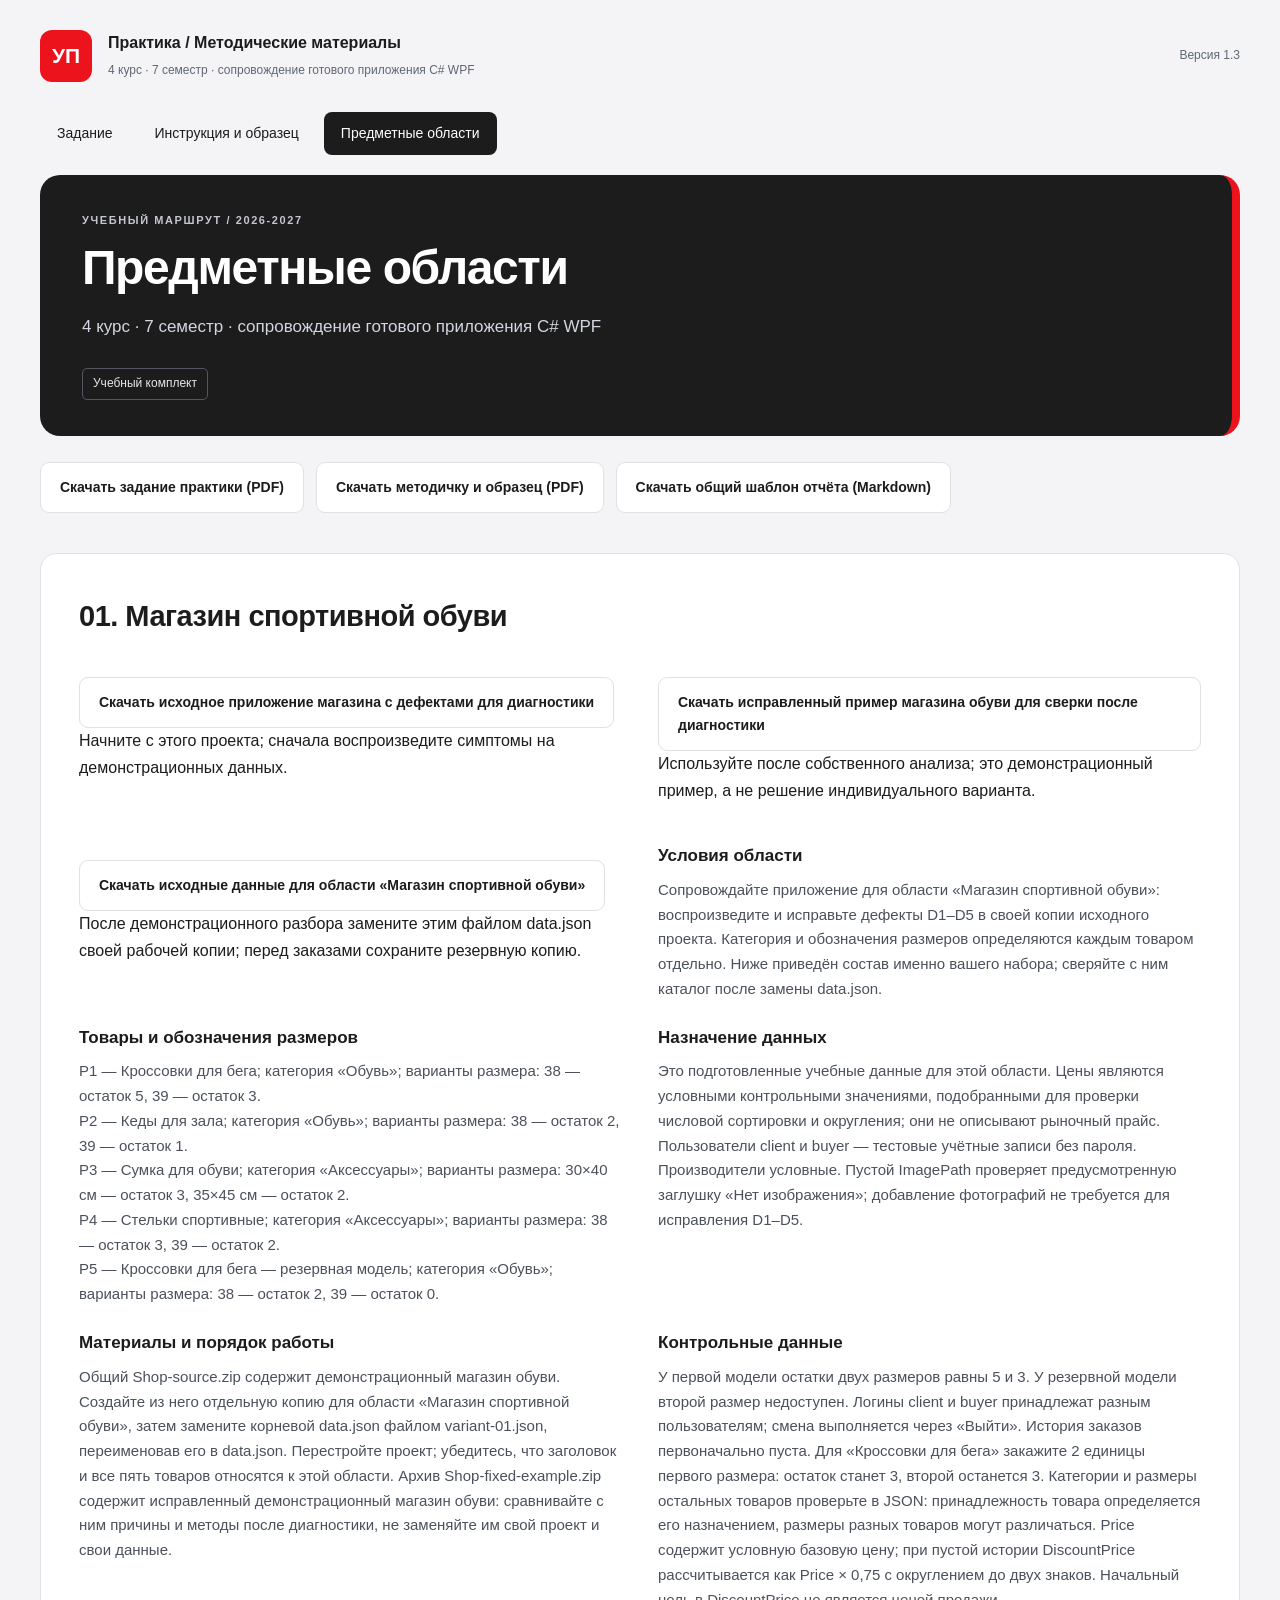
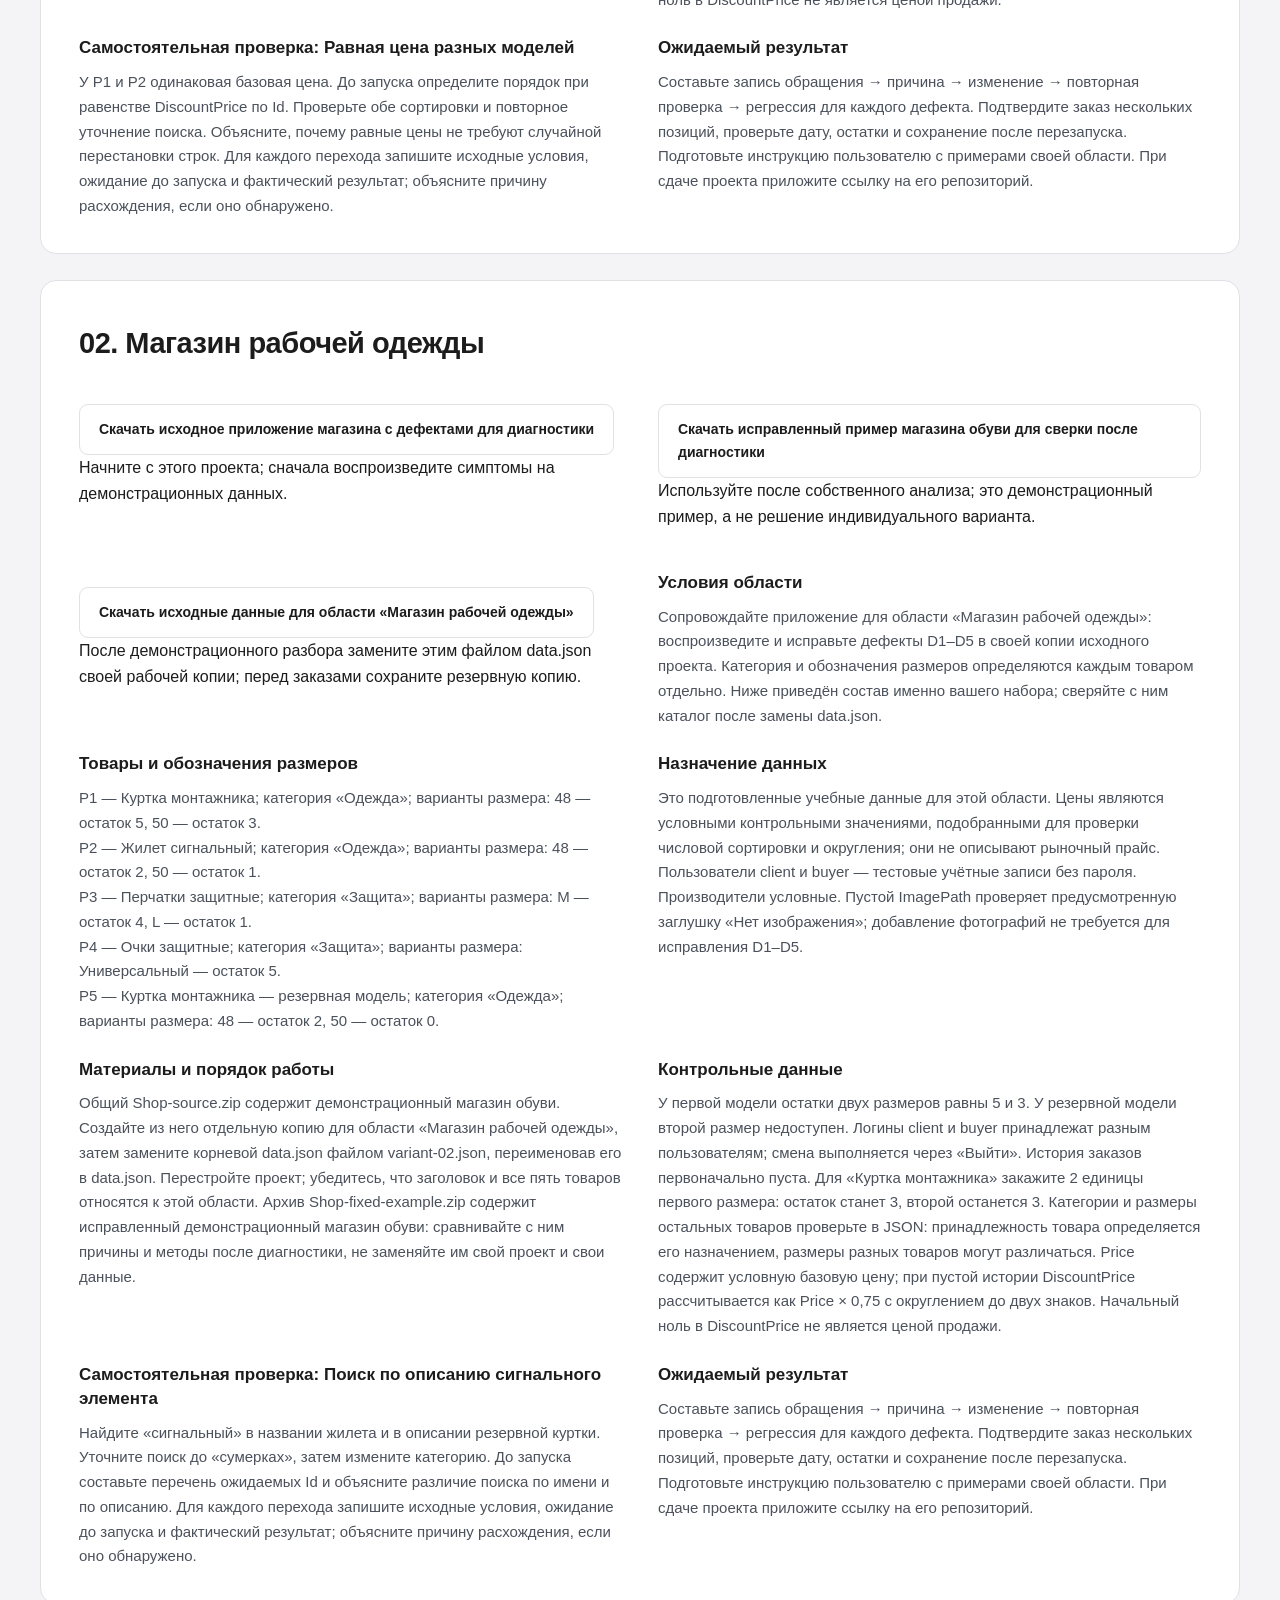
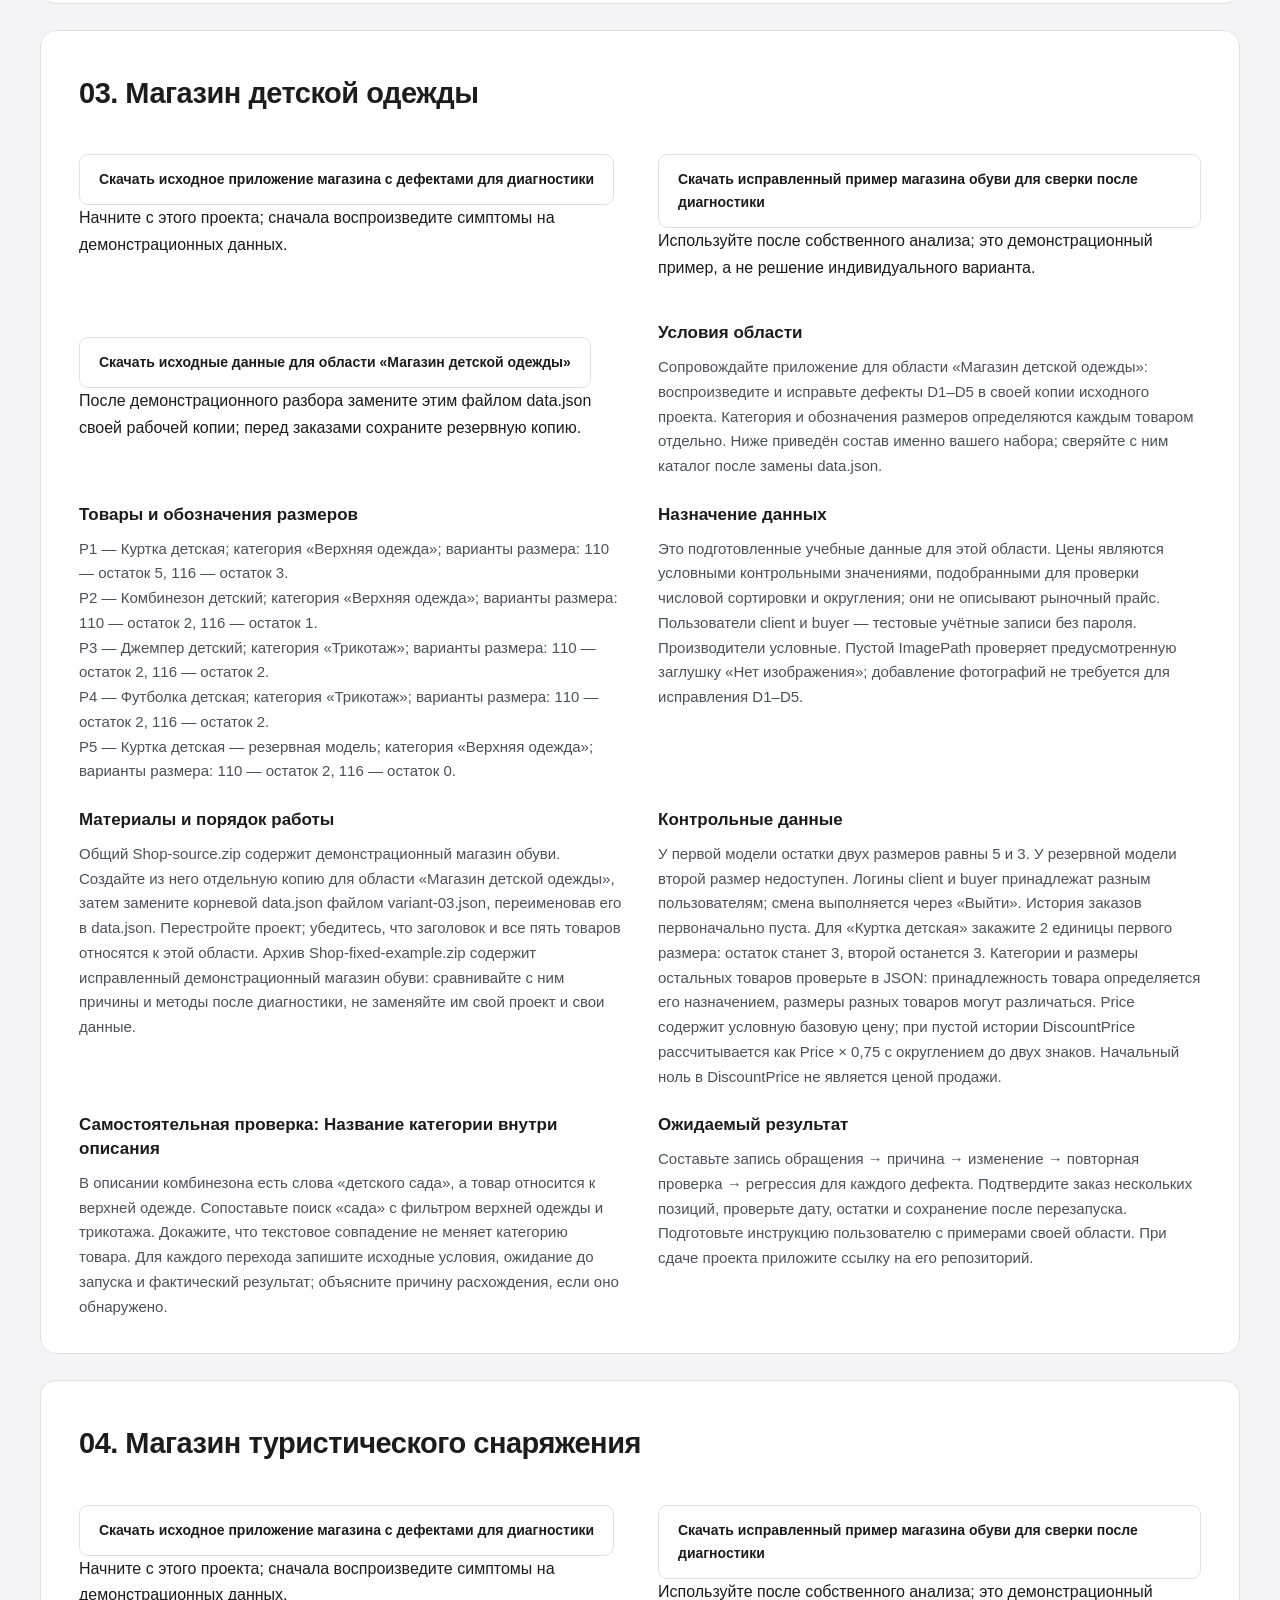
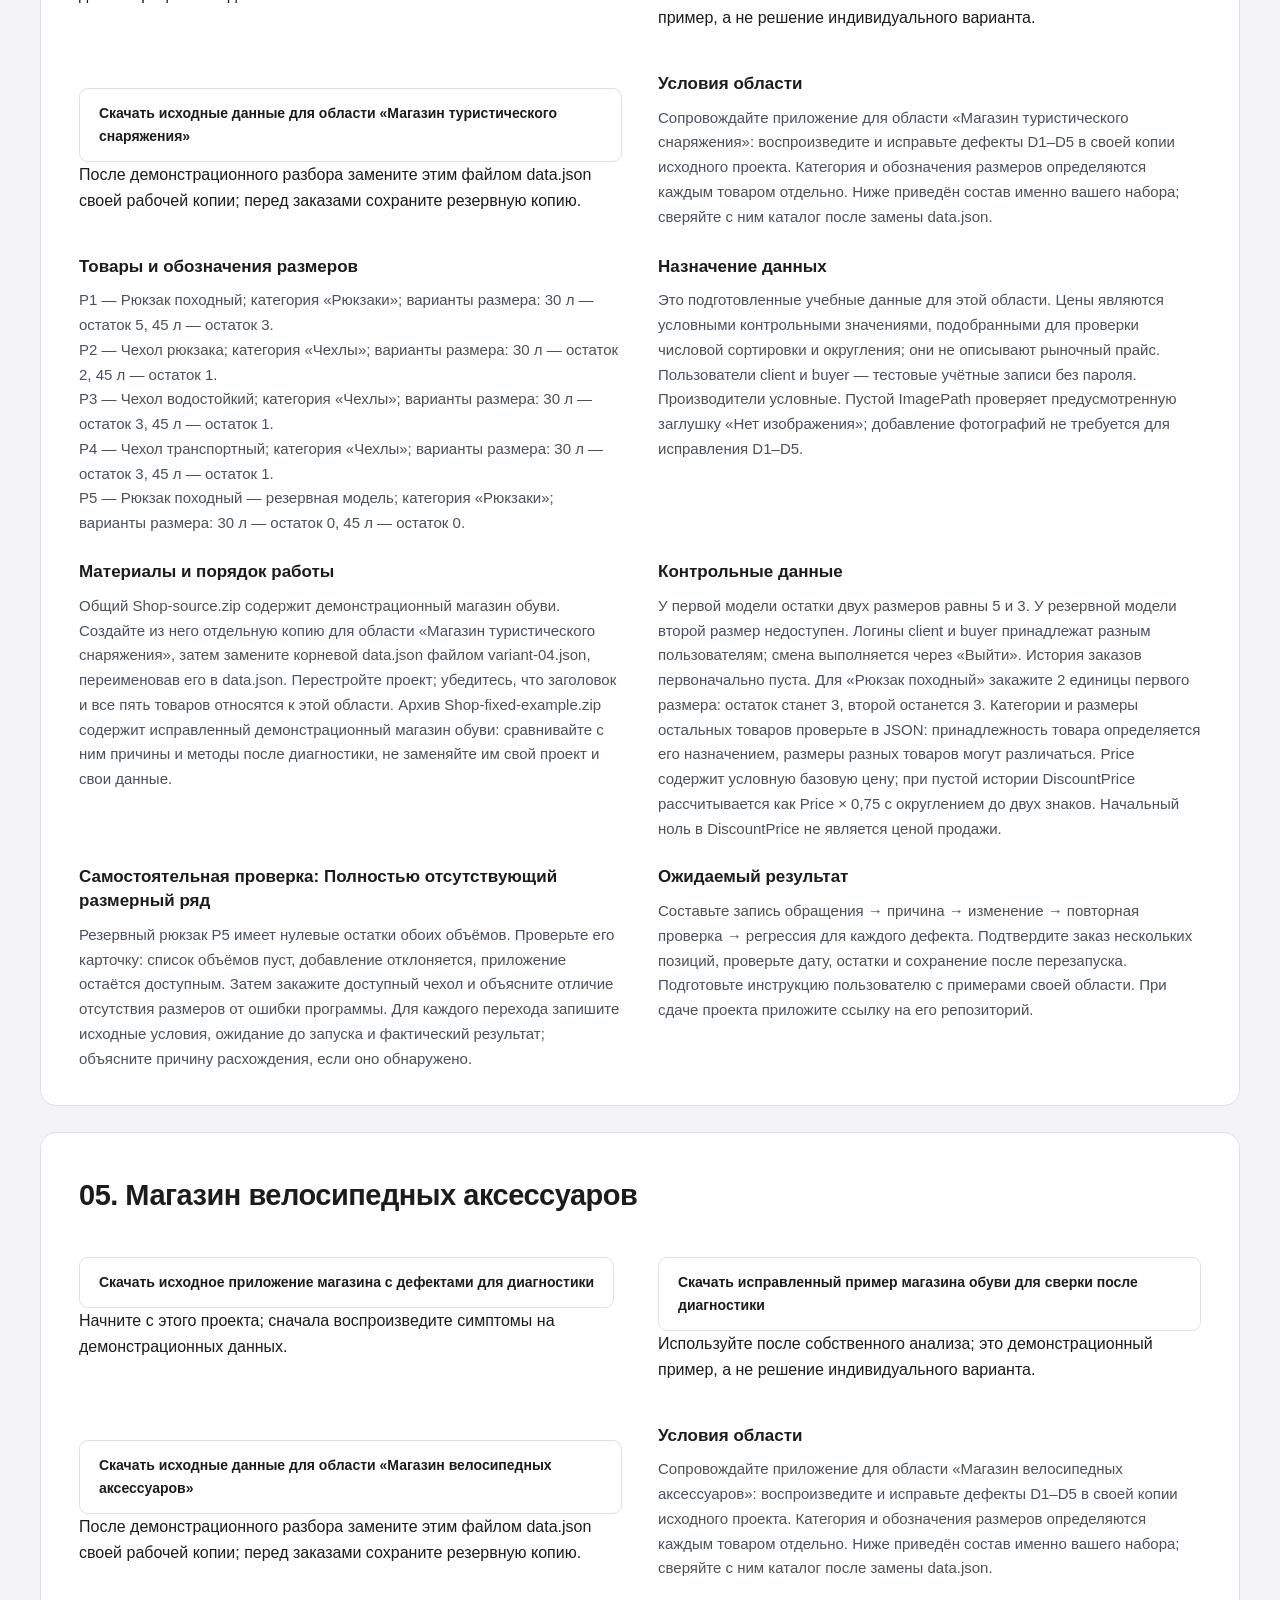
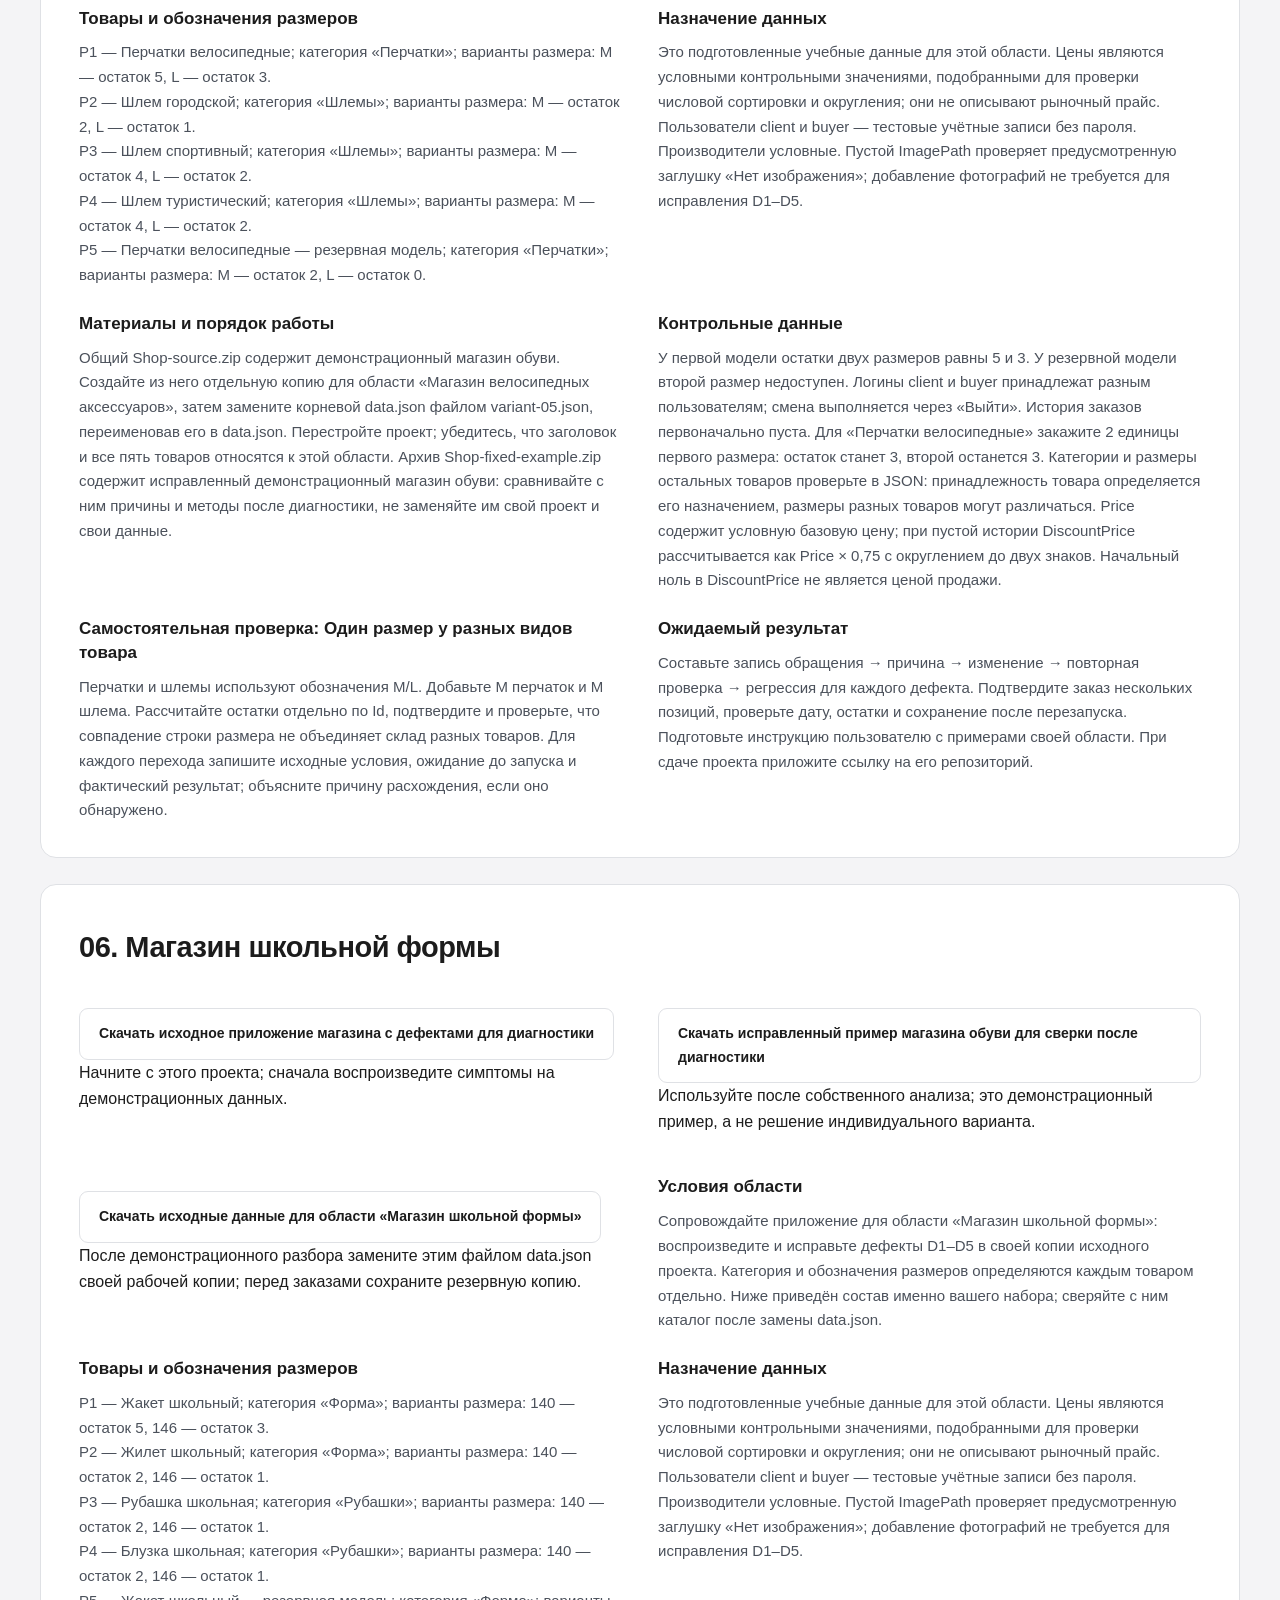
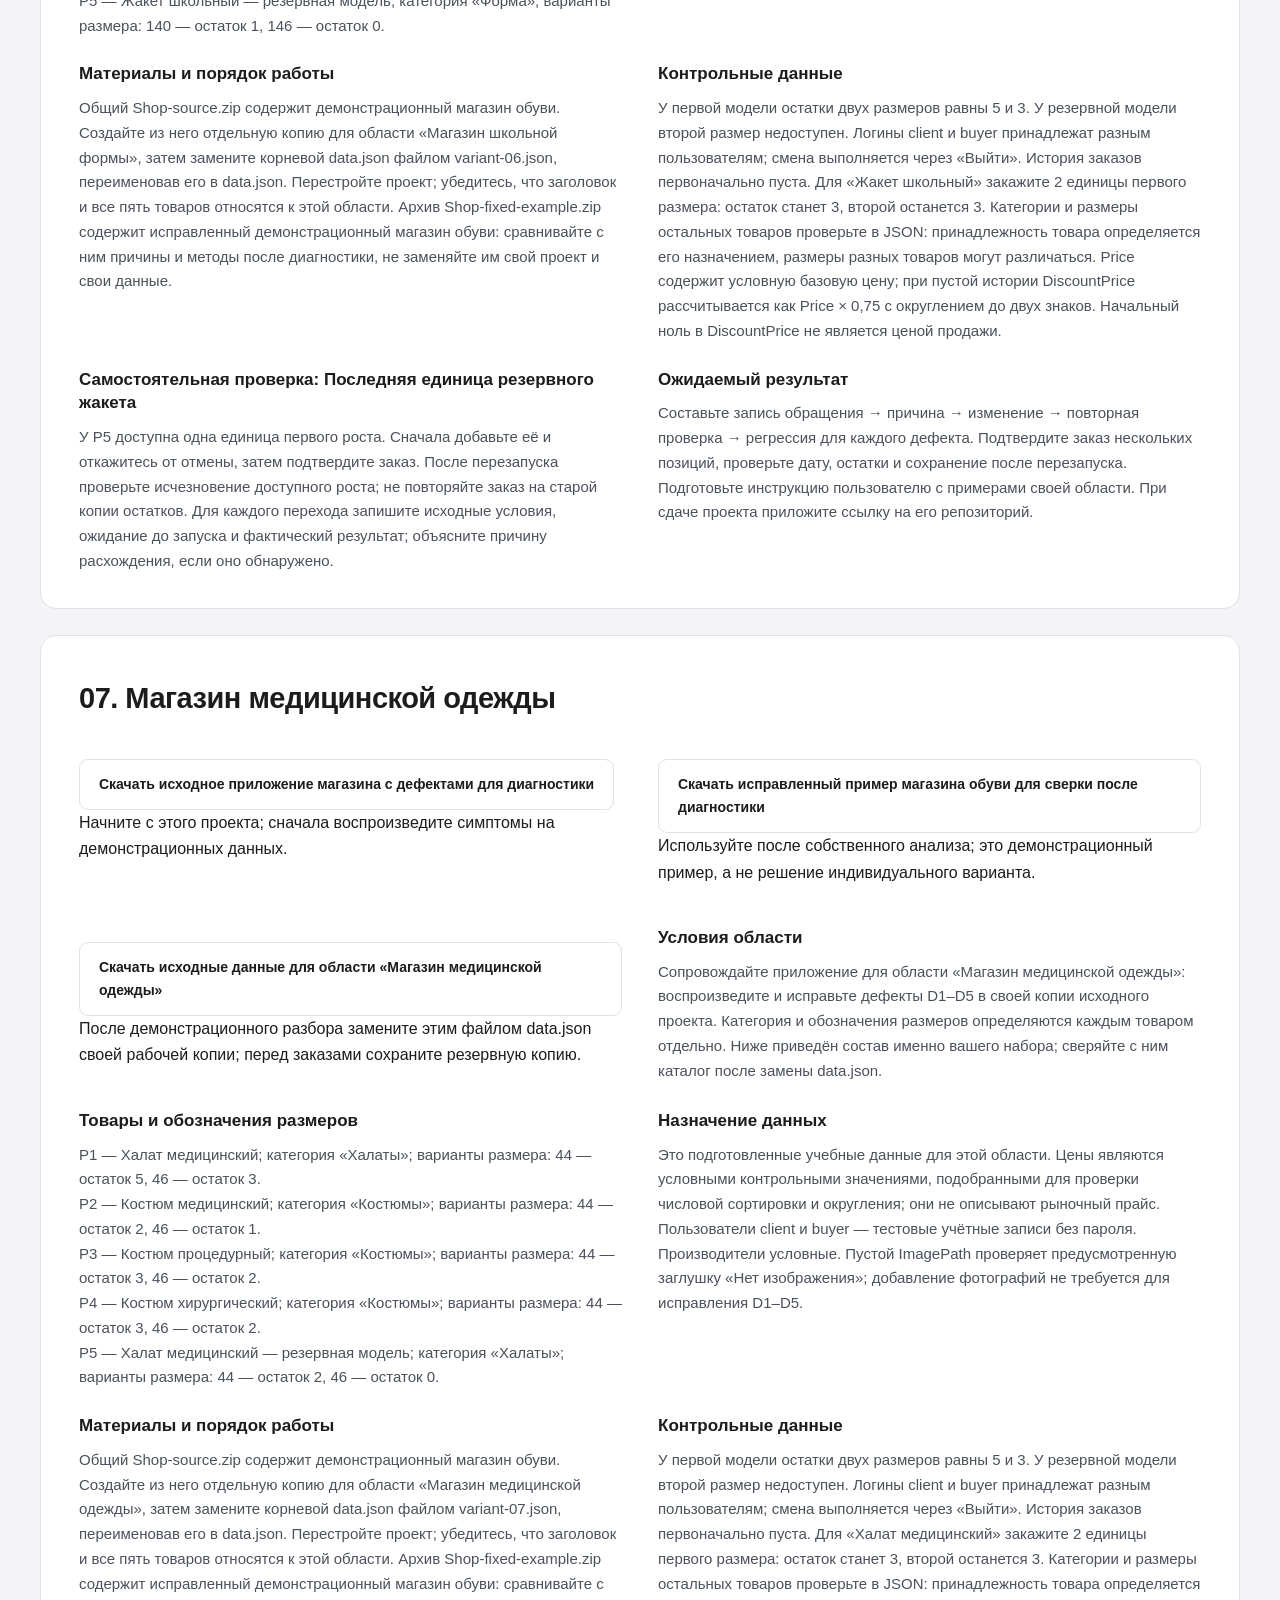
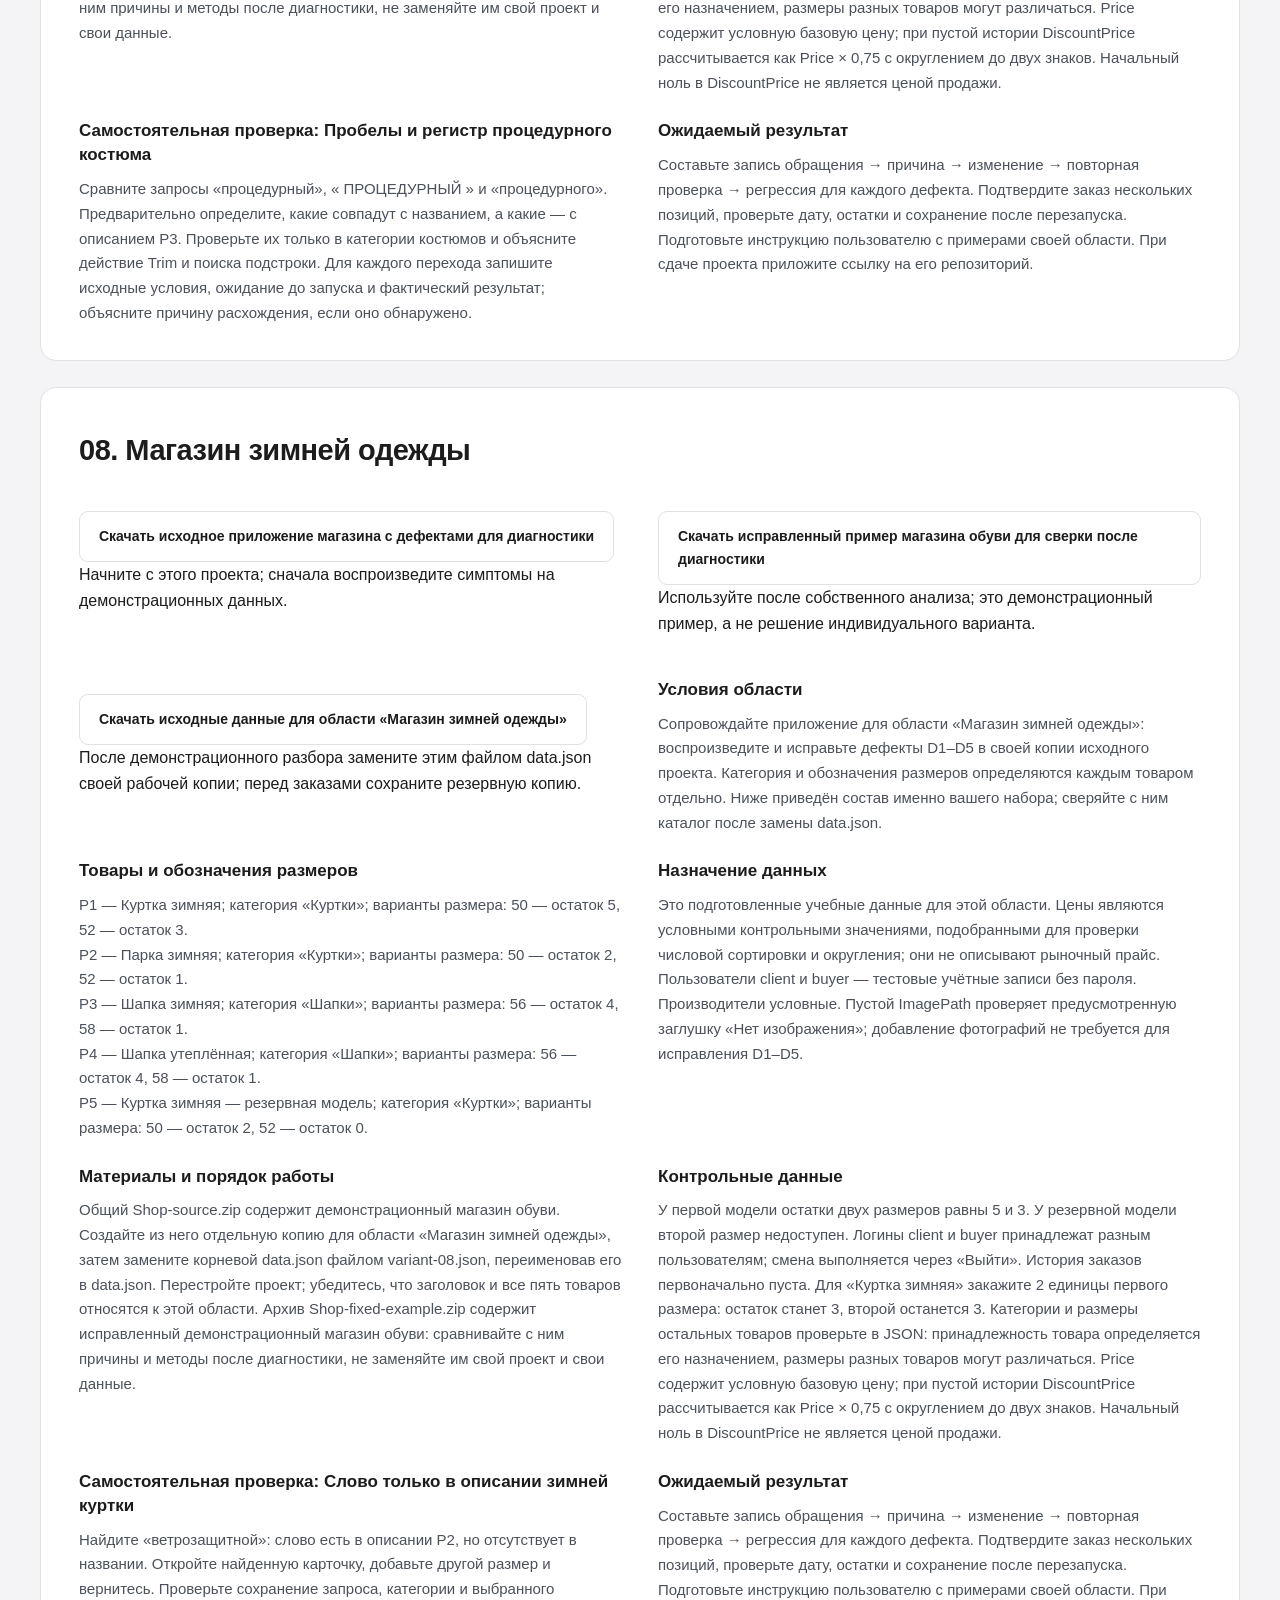
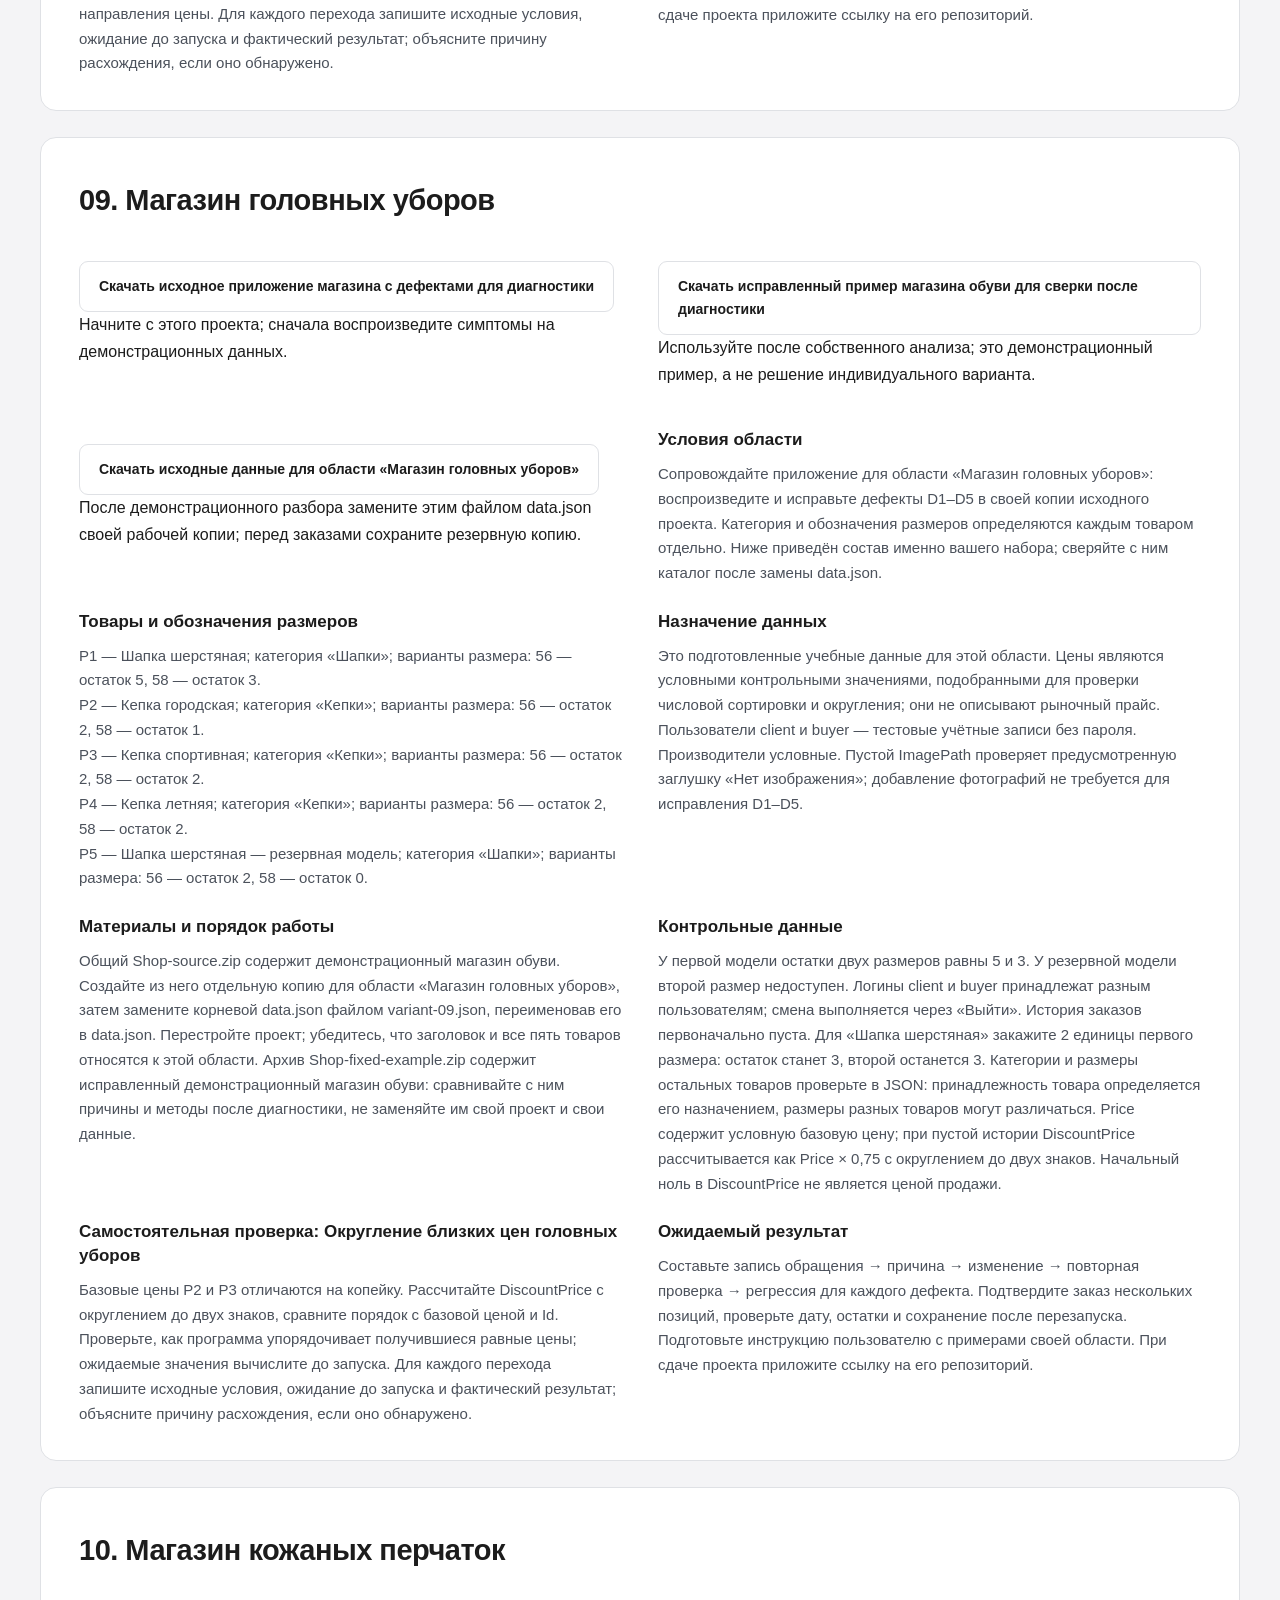
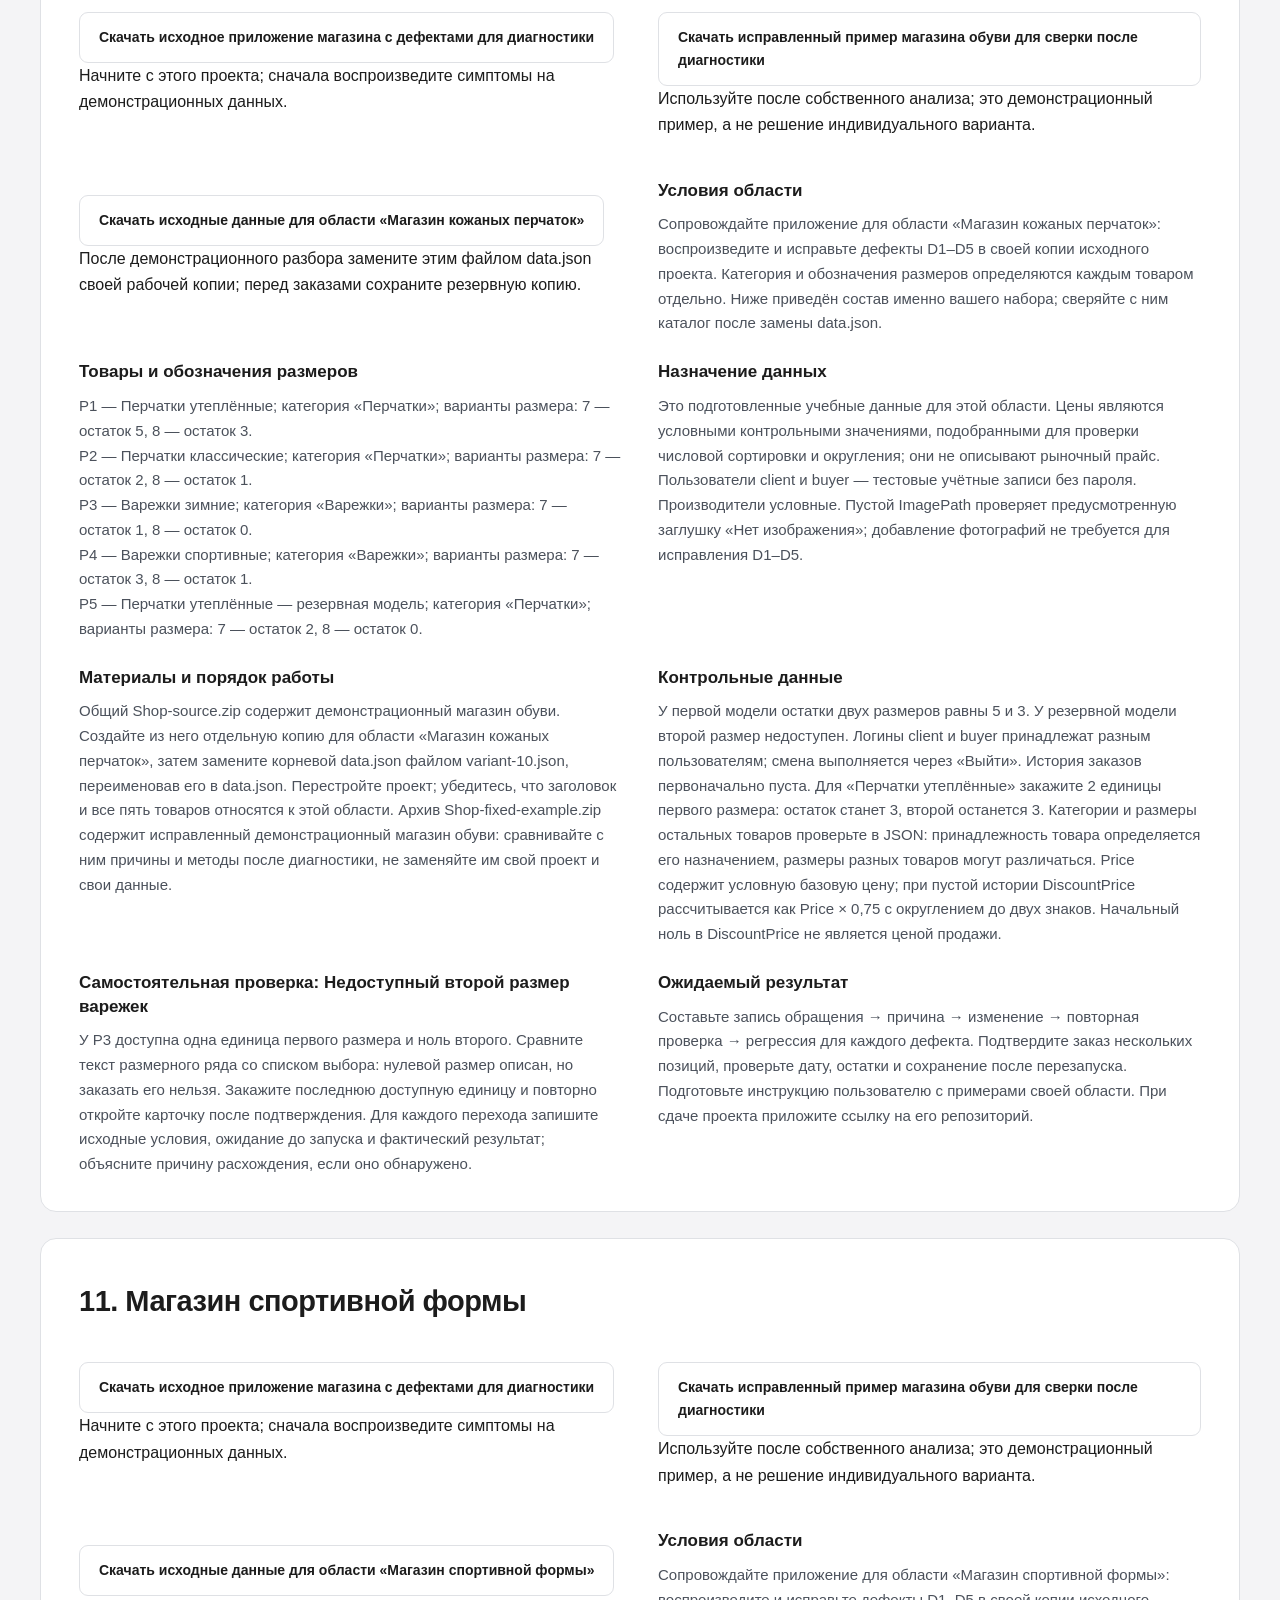
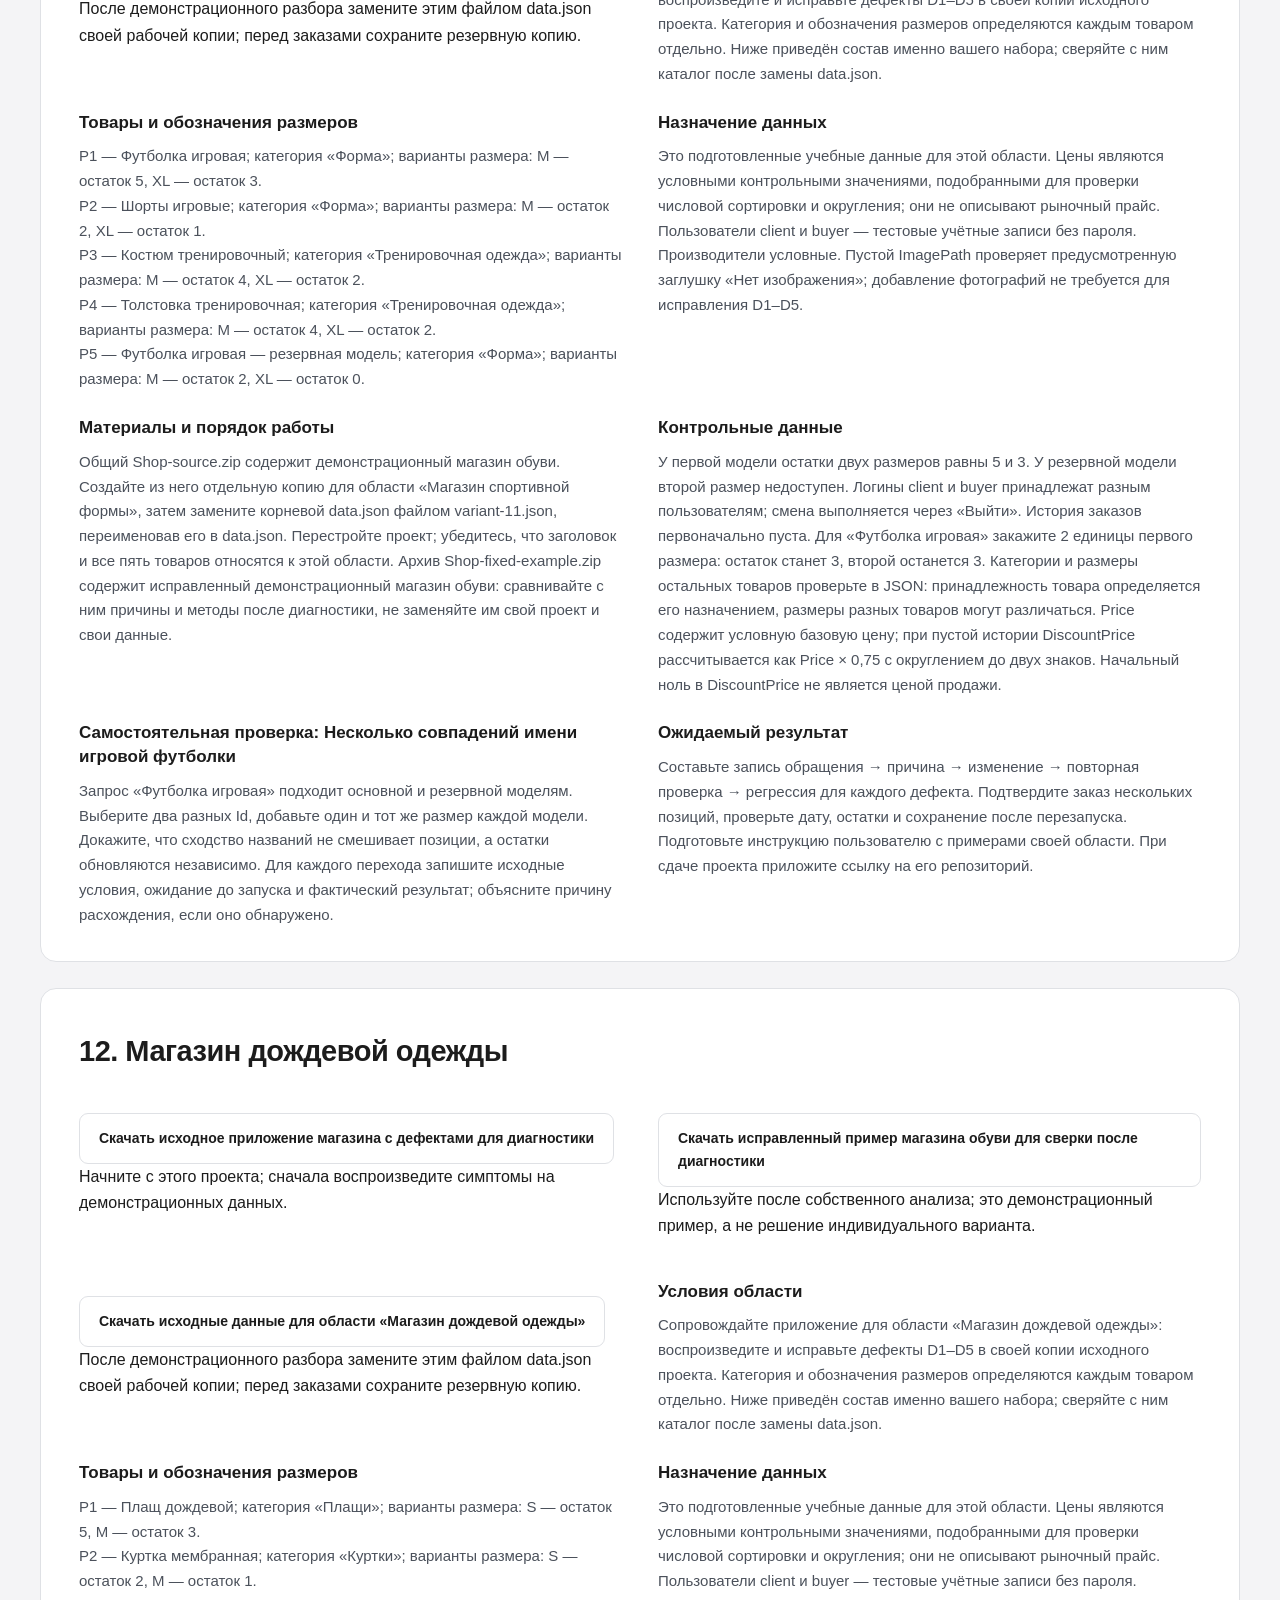
==== commit a85eb50e: "Clarify UP04 task wording without exam references" ====
--- a/site/areas.html
+++ b/site/areas.html
@@ -1 +1 @@
-<!doctype html><html lang="ru"><head><meta charset="utf-8"><meta name="viewport" content="width=device-width,initial-scale=1"><title>Предметные области</title><link rel="icon" href="assets/favicon.svg"><link rel="stylesheet" href="assets/style.css"></head><body><a class="skip" href="#main">Перейти к содержанию</a><header class="shell top"><a class="brand" href="index.html"><span class="emblem">УП</span><span><strong>Практика / Методические материалы</strong><small>4 курс · 7 семестр · сопровождение готового приложения C# WPF</small></span></a><span class="version">Версия 1.2</span></header><div class="shell"><nav><a href="index.html" >Задание</a><a href="lessons.html" >Инструкция и образец</a><a href="areas.html" aria-current=page>Предметные области</a></nav><main id="main"><section class="hero"><p class="eyebrow">Учебный маршрут / 2026-2027</p><h1>Предметные области</h1><p>4 курс · 7 семестр · сопровождение готового приложения C# WPF</p><span class="badge">Учебный комплект</span></section><div class="downloads"><a class="button" href="downloads/assignment.pdf">Скачать задание практики (PDF)</a><a class="button" href="downloads/guide.pdf">Скачать методичку и образец (PDF)</a><a class="button" href="downloads/report-template.md">Скачать общий шаблон отчёта (Markdown)</a></div><article class="lesson" id="variant-01"><p class="eyebrow"></p><h2>01. Магазин спортивной обуви</h2><div class="blocks"><p class="block"><a class="button" href="downloads/Shop-source.zip">Скачать исходное приложение магазина с дефектами для диагностики</a><br>Начните с этого проекта; сначала воспроизведите симптомы на демонстрационных данных.</p><p class="block"><a class="button" href="downloads/Shop-fixed-example.zip">Скачать исправленный пример магазина обуви для сверки после диагностики</a><br>Используйте после собственного анализа; это демонстрационный пример, а не решение индивидуального варианта.</p><p class="block"><a class="button" href="downloads/variant-01.json">Скачать исходные данные для области «Магазин спортивной обуви»</a><br>После демонстрационного разбора замените этим файлом data.json своей рабочей копии; перед заказами сохраните резервную копию.</p><section class="block text"><h3>Условия области</h3><p>Сопровождайте приложение для области «Магазин спортивной обуви»: воспроизведите и исправьте дефекты D1–D5 в своей копии исходного проекта. Категория и обозначения размеров определяются каждым товаром отдельно. Ниже приведён состав именно вашего набора; сверяйте с ним каталог после замены data.json.</p></section><section class="block text"><h3>Товары и обозначения размеров</h3><p>P1 — Кроссовки для бега; категория «Обувь»; варианты размера: 38 — остаток 5, 39 — остаток 3.<br>P2 — Кеды для зала; категория «Обувь»; варианты размера: 38 — остаток 2, 39 — остаток 1.<br>P3 — Сумка для обуви; категория «Аксессуары»; варианты размера: 30×40 см — остаток 3, 35×45 см — остаток 2.<br>P4 — Стельки спортивные; категория «Аксессуары»; варианты размера: 38 — остаток 3, 39 — остаток 2.<br>P5 — Кроссовки для бега — резервная модель; категория «Обувь»; варианты размера: 38 — остаток 2, 39 — остаток 0.</p></section><section class="block text"><h3>Назначение данных</h3><p>Это подготовленные учебные данные для этой области. Цены являются условными контрольными значениями, подобранными для проверки числовой сортировки и округления; они не описывают рыночный прайс. Пользователи client и buyer — тестовые учётные записи без пароля. Производители условные. Пустой ImagePath проверяет предусмотренную заглушку «Нет изображения»; добавление фотографий не требуется для исправления D1–D5.</p></section><section class="block text"><h3>Материалы и порядок работы</h3><p>Общий Shop-source.zip содержит демонстрационный магазин обуви. Создайте из него отдельную копию для области «Магазин спортивной обуви», затем замените корневой data.json файлом variant-01.json, переименовав его в data.json. Перестройте проект; убедитесь, что заголовок и все пять товаров относятся к этой области. Архив Shop-fixed-example.zip содержит исправленный демонстрационный магазин обуви: сравнивайте с ним причины и методы после диагностики, не заменяйте им свой проект и свои данные.</p></section><section class="block text"><h3>Контрольные данные</h3><p>У первой модели остатки двух размеров равны 5 и 3. У резервной модели второй размер недоступен. Логины client и buyer принадлежат разным пользователям; смена выполняется через «Выйти». История заказов первоначально пуста. Для «Кроссовки для бега» закажите 2 единицы первого размера: остаток станет 3, второй останется 3. Категории и размеры остальных товаров проверьте в JSON: принадлежность товара определяется его назначением, размеры разных товаров могут различаться. Price содержит условную базовую цену; при пустой истории DiscountPrice рассчитывается как Price × 0,75 с округлением до двух знаков. Начальный ноль в DiscountPrice не является ценой продажи.</p></section><section class="block text"><h3>Самостоятельная проверка: Равная цена разных моделей</h3><p>У P1 и P2 одинаковая базовая цена. До запуска определите порядок при равенстве DiscountPrice по Id. Проверьте обе сортировки и повторное уточнение поиска. Объясните, почему равные цены не требуют случайной перестановки строк. Для каждого перехода запишите исходные условия, ожидание до запуска и фактический результат; объясните причину расхождения, если оно обнаружено.</p></section><section class="block text"><h3>Ожидаемый результат</h3><p>Составьте запись обращения → причина → изменение → повторная проверка → регрессия для каждого дефекта. Подтвердите заказ нескольких позиций, проверьте дату, остатки и сохранение после перезапуска. Подготовьте инструкцию пользователю с примерами своей области. При сдаче проекта приложите ссылку на его репозиторий.</p></section></div></article><article class="lesson" id="variant-02"><p class="eyebrow"></p><h2>02. Магазин рабочей одежды</h2><div class="blocks"><p class="block"><a class="button" href="downloads/Shop-source.zip">Скачать исходное приложение магазина с дефектами для диагностики</a><br>Начните с этого проекта; сначала воспроизведите симптомы на демонстрационных данных.</p><p class="block"><a class="button" href="downloads/Shop-fixed-example.zip">Скачать исправленный пример магазина обуви для сверки после диагностики</a><br>Используйте после собственного анализа; это демонстрационный пример, а не решение индивидуального варианта.</p><p class="block"><a class="button" href="downloads/variant-02.json">Скачать исходные данные для области «Магазин рабочей одежды»</a><br>После демонстрационного разбора замените этим файлом data.json своей рабочей копии; перед заказами сохраните резервную копию.</p><section class="block text"><h3>Условия области</h3><p>Сопровождайте приложение для области «Магазин рабочей одежды»: воспроизведите и исправьте дефекты D1–D5 в своей копии исходного проекта. Категория и обозначения размеров определяются каждым товаром отдельно. Ниже приведён состав именно вашего набора; сверяйте с ним каталог после замены data.json.</p></section><section class="block text"><h3>Товары и обозначения размеров</h3><p>P1 — Куртка монтажника; категория «Одежда»; варианты размера: 48 — остаток 5, 50 — остаток 3.<br>P2 — Жилет сигнальный; категория «Одежда»; варианты размера: 48 — остаток 2, 50 — остаток 1.<br>P3 — Перчатки защитные; категория «Защита»; варианты размера: M — остаток 4, L — остаток 1.<br>P4 — Очки защитные; категория «Защита»; варианты размера: Универсальный — остаток 5.<br>P5 — Куртка монтажника — резервная модель; категория «Одежда»; варианты размера: 48 — остаток 2, 50 — остаток 0.</p></section><section class="block text"><h3>Назначение данных</h3><p>Это подготовленные учебные данные для этой области. Цены являются условными контрольными значениями, подобранными для проверки числовой сортировки и округления; они не описывают рыночный прайс. Пользователи client и buyer — тестовые учётные записи без пароля. Производители условные. Пустой ImagePath проверяет предусмотренную заглушку «Нет изображения»; добавление фотографий не требуется для исправления D1–D5.</p></section><section class="block text"><h3>Материалы и порядок работы</h3><p>Общий Shop-source.zip содержит демонстрационный магазин обуви. Создайте из него отдельную копию для области «Магазин рабочей одежды», затем замените корневой data.json файлом variant-02.json, переименовав его в data.json. Перестройте проект; убедитесь, что заголовок и все пять товаров относятся к этой области. Архив Shop-fixed-example.zip содержит исправленный демонстрационный магазин обуви: сравнивайте с ним причины и методы после диагностики, не заменяйте им свой проект и свои данные.</p></section><section class="block text"><h3>Контрольные данные</h3><p>У первой модели остатки двух размеров равны 5 и 3. У резервной модели второй размер недоступен. Логины client и buyer принадлежат разным пользователям; смена выполняется через «Выйти». История заказов первоначально пуста. Для «Куртка монтажника» закажите 2 единицы первого размера: остаток станет 3, второй останется 3. Категории и размеры остальных товаров проверьте в JSON: принадлежность товара определяется его назначением, размеры разных товаров могут различаться. Price содержит условную базовую цену; при пустой истории DiscountPrice рассчитывается как Price × 0,75 с округлением до двух знаков. Начальный ноль в DiscountPrice не является ценой продажи.</p></section><section class="block text"><h3>Самостоятельная проверка: Поиск по описанию сигнального элемента</h3><p>Найдите «сигнальный» в названии жилета и в описании резервной куртки. Уточните поиск до «сумерках», затем измените категорию. До запуска составьте перечень ожидаемых Id и объясните различие поиска по имени и по описанию. Для каждого перехода запишите исходные условия, ожидание до запуска и фактический результат; объясните причину расхождения, если оно обнаружено.</p></section><section class="block text"><h3>Ожидаемый результат</h3><p>Составьте запись обращения → причина → изменение → повторная проверка → регрессия для каждого дефекта. Подтвердите заказ нескольких позиций, проверьте дату, остатки и сохранение после перезапуска. Подготовьте инструкцию пользователю с примерами своей области. При сдаче проекта приложите ссылку на его репозиторий.</p></section></div></article><article class="lesson" id="variant-03"><p class="eyebrow"></p><h2>03. Магазин детской одежды</h2><div class="blocks"><p class="block"><a class="button" href="downloads/Shop-source.zip">Скачать исходное приложение магазина с дефектами для диагностики</a><br>Начните с этого проекта; сначала воспроизведите симптомы на демонстрационных данных.</p><p class="block"><a class="button" href="downloads/Shop-fixed-example.zip">Скачать исправленный пример магазина обуви для сверки после диагностики</a><br>Используйте после собственного анализа; это демонстрационный пример, а не решение индивидуального варианта.</p><p class="block"><a class="button" href="downloads/variant-03.json">Скачать исходные данные для области «Магазин детской одежды»</a><br>После демонстрационного разбора замените этим файлом data.json своей рабочей копии; перед заказами сохраните резервную копию.</p><section class="block text"><h3>Условия области</h3><p>Сопровождайте приложение для области «Магазин детской одежды»: воспроизведите и исправьте дефекты D1–D5 в своей копии исходного проекта. Категория и обозначения размеров определяются каждым товаром отдельно. Ниже приведён состав именно вашего набора; сверяйте с ним каталог после замены data.json.</p></section><section class="block text"><h3>Товары и обозначения размеров</h3><p>P1 — Куртка детская; категория «Верхняя одежда»; варианты размера: 110 — остаток 5, 116 — остаток 3.<br>P2 — Комбинезон детский; категория «Верхняя одежда»; варианты размера: 110 — остаток 2, 116 — остаток 1.<br>P3 — Джемпер детский; категория «Трикотаж»; варианты размера: 110 — остаток 2, 116 — остаток 2.<br>P4 — Футболка детская; категория «Трикотаж»; варианты размера: 110 — остаток 2, 116 — остаток 2.<br>P5 — Куртка детская — резервная модель; категория «Верхняя одежда»; варианты размера: 110 — остаток 2, 116 — остаток 0.</p></section><section class="block text"><h3>Назначение данных</h3><p>Это подготовленные учебные данные для этой области. Цены являются условными контрольными значениями, подобранными для проверки числовой сортировки и округления; они не описывают рыночный прайс. Пользователи client и buyer — тестовые учётные записи без пароля. Производители условные. Пустой ImagePath проверяет предусмотренную заглушку «Нет изображения»; добавление фотографий не требуется для исправления D1–D5.</p></section><section class="block text"><h3>Материалы и порядок работы</h3><p>Общий Shop-source.zip содержит демонстрационный магазин обуви. Создайте из него отдельную копию для области «Магазин детской одежды», затем замените корневой data.json файлом variant-03.json, переименовав его в data.json. Перестройте проект; убедитесь, что заголовок и все пять товаров относятся к этой области. Архив Shop-fixed-example.zip содержит исправленный демонстрационный магазин обуви: сравнивайте с ним причины и методы после диагностики, не заменяйте им свой проект и свои данные.</p></section><section class="block text"><h3>Контрольные данные</h3><p>У первой модели остатки двух размеров равны 5 и 3. У резервной модели второй размер недоступен. Логины client и buyer принадлежат разным пользователям; смена выполняется через «Выйти». История заказов первоначально пуста. Для «Куртка детская» закажите 2 единицы первого размера: остаток станет 3, второй останется 3. Категории и размеры остальных товаров проверьте в JSON: принадлежность товара определяется его назначением, размеры разных товаров могут различаться. Price содержит условную базовую цену; при пустой истории DiscountPrice рассчитывается как Price × 0,75 с округлением до двух знаков. Начальный ноль в DiscountPrice не является ценой продажи.</p></section><section class="block text"><h3>Самостоятельная проверка: Название категории внутри описания</h3><p>В описании комбинезона есть слова «детского сада», а товар относится к верхней одежде. Сопоставьте поиск «сада» с фильтром верхней одежды и трикотажа. Докажите, что текстовое совпадение не меняет категорию товара. Для каждого перехода запишите исходные условия, ожидание до запуска и фактический результат; объясните причину расхождения, если оно обнаружено.</p></section><section class="block text"><h3>Ожидаемый результат</h3><p>Составьте запись обращения → причина → изменение → повторная проверка → регрессия для каждого дефекта. Подтвердите заказ нескольких позиций, проверьте дату, остатки и сохранение после перезапуска. Подготовьте инструкцию пользователю с примерами своей области. При сдаче проекта приложите ссылку на его репозиторий.</p></section></div></article><article class="lesson" id="variant-04"><p class="eyebrow"></p><h2>04. Магазин туристического снаряжения</h2><div class="blocks"><p class="block"><a class="button" href="downloads/Shop-source.zip">Скачать исходное приложение магазина с дефектами для диагностики</a><br>Начните с этого проекта; сначала воспроизведите симптомы на демонстрационных данных.</p><p class="block"><a class="button" href="downloads/Shop-fixed-example.zip">Скачать исправленный пример магазина обуви для сверки после диагностики</a><br>Используйте после собственного анализа; это демонстрационный пример, а не решение индивидуального варианта.</p><p class="block"><a class="button" href="downloads/variant-04.json">Скачать исходные данные для области «Магазин туристического снаряжения»</a><br>После демонстрационного разбора замените этим файлом data.json своей рабочей копии; перед заказами сохраните резервную копию.</p><section class="block text"><h3>Условия области</h3><p>Сопровождайте приложение для области «Магазин туристического снаряжения»: воспроизведите и исправьте дефекты D1–D5 в своей копии исходного проекта. Категория и обозначения размеров определяются каждым товаром отдельно. Ниже приведён состав именно вашего набора; сверяйте с ним каталог после замены data.json.</p></section><section class="block text"><h3>Товары и обозначения размеров</h3><p>P1 — Рюкзак походный; категория «Рюкзаки»; варианты размера: 30 л — остаток 5, 45 л — остаток 3.<br>P2 — Чехол рюкзака; категория «Чехлы»; варианты размера: 30 л — остаток 2, 45 л — остаток 1.<br>P3 — Чехол водостойкий; категория «Чехлы»; варианты размера: 30 л — остаток 3, 45 л — остаток 1.<br>P4 — Чехол транспортный; категория «Чехлы»; варианты размера: 30 л — остаток 3, 45 л — остаток 1.<br>P5 — Рюкзак походный — резервная модель; категория «Рюкзаки»; варианты размера: 30 л — остаток 0, 45 л — остаток 0.</p></section><section class="block text"><h3>Назначение данных</h3><p>Это подготовленные учебные данные для этой области. Цены являются условными контрольными значениями, подобранными для проверки числовой сортировки и округления; они не описывают рыночный прайс. Пользователи client и buyer — тестовые учётные записи без пароля. Производители условные. Пустой ImagePath проверяет предусмотренную заглушку «Нет изображения»; добавление фотографий не требуется для исправления D1–D5.</p></section><section class="block text"><h3>Материалы и порядок работы</h3><p>Общий Shop-source.zip содержит демонстрационный магазин обуви. Создайте из него отдельную копию для области «Магазин туристического снаряжения», затем замените корневой data.json файлом variant-04.json, переименовав его в data.json. Перестройте проект; убедитесь, что заголовок и все пять товаров относятся к этой области. Архив Shop-fixed-example.zip содержит исправленный демонстрационный магазин обуви: сравнивайте с ним причины и методы после диагностики, не заменяйте им свой проект и свои данные.</p></section><section class="block text"><h3>Контрольные данные</h3><p>У первой модели остатки двух размеров равны 5 и 3. У резервной модели второй размер недоступен. Логины client и buyer принадлежат разным пользователям; смена выполняется через «Выйти». История заказов первоначально пуста. Для «Рюкзак походный» закажите 2 единицы первого размера: остаток станет 3, второй останется 3. Категории и размеры остальных товаров проверьте в JSON: принадлежность товара определяется его назначением, размеры разных товаров могут различаться. Price содержит условную базовую цену; при пустой истории DiscountPrice рассчитывается как Price × 0,75 с округлением до двух знаков. Начальный ноль в DiscountPrice не является ценой продажи.</p></section><section class="block text"><h3>Самостоятельная проверка: Полностью отсутствующий размерный ряд</h3><p>Резервный рюкзак P5 имеет нулевые остатки обоих объёмов. Проверьте его карточку: список объёмов пуст, добавление отклоняется, приложение остаётся доступным. Затем закажите доступный чехол и объясните отличие отсутствия размеров от ошибки программы. Для каждого перехода запишите исходные условия, ожидание до запуска и фактический результат; объясните причину расхождения, если оно обнаружено.</p></section><section class="block text"><h3>Ожидаемый результат</h3><p>Составьте запись обращения → причина → изменение → повторная проверка → регрессия для каждого дефекта. Подтвердите заказ нескольких позиций, проверьте дату, остатки и сохранение после перезапуска. Подготовьте инструкцию пользователю с примерами своей области. При сдаче проекта приложите ссылку на его репозиторий.</p></section></div></article><article class="lesson" id="variant-05"><p class="eyebrow"></p><h2>05. Магазин велосипедных аксессуаров</h2><div class="blocks"><p class="block"><a class="button" href="downloads/Shop-source.zip">Скачать исходное приложение магазина с дефектами для диагностики</a><br>Начните с этого проекта; сначала воспроизведите симптомы на демонстрационных данных.</p><p class="block"><a class="button" href="downloads/Shop-fixed-example.zip">Скачать исправленный пример магазина обуви для сверки после диагностики</a><br>Используйте после собственного анализа; это демонстрационный пример, а не решение индивидуального варианта.</p><p class="block"><a class="button" href="downloads/variant-05.json">Скачать исходные данные для области «Магазин велосипедных аксессуаров»</a><br>После демонстрационного разбора замените этим файлом data.json своей рабочей копии; перед заказами сохраните резервную копию.</p><section class="block text"><h3>Условия области</h3><p>Сопровождайте приложение для области «Магазин велосипедных аксессуаров»: воспроизведите и исправьте дефекты D1–D5 в своей копии исходного проекта. Категория и обозначения размеров определяются каждым товаром отдельно. Ниже приведён состав именно вашего набора; сверяйте с ним каталог после замены data.json.</p></section><section class="block text"><h3>Товары и обозначения размеров</h3><p>P1 — Перчатки велосипедные; категория «Перчатки»; варианты размера: M — остаток 5, L — остаток 3.<br>P2 — Шлем городской; категория «Шлемы»; варианты размера: M — остаток 2, L — остаток 1.<br>P3 — Шлем спортивный; категория «Шлемы»; варианты размера: M — остаток 4, L — остаток 2.<br>P4 — Шлем туристический; категория «Шлемы»; варианты размера: M — остаток 4, L — остаток 2.<br>P5 — Перчатки велосипедные — резервная модель; категория «Перчатки»; варианты размера: M — остаток 2, L — остаток 0.</p></section><section class="block text"><h3>Назначение данных</h3><p>Это подготовленные учебные данные для этой области. Цены являются условными контрольными значениями, подобранными для проверки числовой сортировки и округления; они не описывают рыночный прайс. Пользователи client и buyer — тестовые учётные записи без пароля. Производители условные. Пустой ImagePath проверяет предусмотренную заглушку «Нет изображения»; добавление фотографий не требуется для исправления D1–D5.</p></section><section class="block text"><h3>Материалы и порядок работы</h3><p>Общий Shop-source.zip содержит демонстрационный магазин обуви. Создайте из него отдельную копию для области «Магазин велосипедных аксессуаров», затем замените корневой data.json файлом variant-05.json, переименовав его в data.json. Перестройте проект; убедитесь, что заголовок и все пять товаров относятся к этой области. Архив Shop-fixed-example.zip содержит исправленный демонстрационный магазин обуви: сравнивайте с ним причины и методы после диагностики, не заменяйте им свой проект и свои данные.</p></section><section class="block text"><h3>Контрольные данные</h3><p>У первой модели остатки двух размеров равны 5 и 3. У резервной модели второй размер недоступен. Логины client и buyer принадлежат разным пользователям; смена выполняется через «Выйти». История заказов первоначально пуста. Для «Перчатки велосипедные» закажите 2 единицы первого размера: остаток станет 3, второй останется 3. Категории и размеры остальных товаров проверьте в JSON: принадлежность товара определяется его назначением, размеры разных товаров могут различаться. Price содержит условную базовую цену; при пустой истории DiscountPrice рассчитывается как Price × 0,75 с округлением до двух знаков. Начальный ноль в DiscountPrice не является ценой продажи.</p></section><section class="block text"><h3>Самостоятельная проверка: Один размер у разных видов товара</h3><p>Перчатки и шлемы используют обозначения M/L. Добавьте M перчаток и M шлема. Рассчитайте остатки отдельно по Id, подтвердите и проверьте, что совпадение строки размера не объединяет склад разных товаров. Для каждого перехода запишите исходные условия, ожидание до запуска и фактический результат; объясните причину расхождения, если оно обнаружено.</p></section><section class="block text"><h3>Ожидаемый результат</h3><p>Составьте запись обращения → причина → изменение → повторная проверка → регрессия для каждого дефекта. Подтвердите заказ нескольких позиций, проверьте дату, остатки и сохранение после перезапуска. Подготовьте инструкцию пользователю с примерами своей области. При сдаче проекта приложите ссылку на его репозиторий.</p></section></div></article><article class="lesson" id="variant-06"><p class="eyebrow"></p><h2>06. Магазин школьной формы</h2><div class="blocks"><p class="block"><a class="button" href="downloads/Shop-source.zip">Скачать исходное приложение магазина с дефектами для диагностики</a><br>Начните с этого проекта; сначала воспроизведите симптомы на демонстрационных данных.</p><p class="block"><a class="button" href="downloads/Shop-fixed-example.zip">Скачать исправленный пример магазина обуви для сверки после диагностики</a><br>Используйте после собственного анализа; это демонстрационный пример, а не решение индивидуального варианта.</p><p class="block"><a class="button" href="downloads/variant-06.json">Скачать исходные данные для области «Магазин школьной формы»</a><br>После демонстрационного разбора замените этим файлом data.json своей рабочей копии; перед заказами сохраните резервную копию.</p><section class="block text"><h3>Условия области</h3><p>Сопровождайте приложение для области «Магазин школьной формы»: воспроизведите и исправьте дефекты D1–D5 в своей копии исходного проекта. Категория и обозначения размеров определяются каждым товаром отдельно. Ниже приведён состав именно вашего набора; сверяйте с ним каталог после замены data.json.</p></section><section class="block text"><h3>Товары и обозначения размеров</h3><p>P1 — Жакет школьный; категория «Форма»; варианты размера: 140 — остаток 5, 146 — остаток 3.<br>P2 — Жилет школьный; категория «Форма»; варианты размера: 140 — остаток 2, 146 — остаток 1.<br>P3 — Рубашка школьная; категория «Рубашки»; варианты размера: 140 — остаток 2, 146 — остаток 1.<br>P4 — Блузка школьная; категория «Рубашки»; варианты размера: 140 — остаток 2, 146 — остаток 1.<br>P5 — Жакет школьный — резервная модель; категория «Форма»; варианты размера: 140 — остаток 1, 146 — остаток 0.</p></section><section class="block text"><h3>Назначение данных</h3><p>Это подготовленные учебные данные для этой области. Цены являются условными контрольными значениями, подобранными для проверки числовой сортировки и округления; они не описывают рыночный прайс. Пользователи client и buyer — тестовые учётные записи без пароля. Производители условные. Пустой ImagePath проверяет предусмотренную заглушку «Нет изображения»; добавление фотографий не требуется для исправления D1–D5.</p></section><section class="block text"><h3>Материалы и порядок работы</h3><p>Общий Shop-source.zip содержит демонстрационный магазин обуви. Создайте из него отдельную копию для области «Магазин школьной формы», затем замените корневой data.json файлом variant-06.json, переименовав его в data.json. Перестройте проект; убедитесь, что заголовок и все пять товаров относятся к этой области. Архив Shop-fixed-example.zip содержит исправленный демонстрационный магазин обуви: сравнивайте с ним причины и методы после диагностики, не заменяйте им свой проект и свои данные.</p></section><section class="block text"><h3>Контрольные данные</h3><p>У первой модели остатки двух размеров равны 5 и 3. У резервной модели второй размер недоступен. Логины client и buyer принадлежат разным пользователям; смена выполняется через «Выйти». История заказов первоначально пуста. Для «Жакет школьный» закажите 2 единицы первого размера: остаток станет 3, второй останется 3. Категории и размеры остальных товаров проверьте в JSON: принадлежность товара определяется его назначением, размеры разных товаров могут различаться. Price содержит условную базовую цену; при пустой истории DiscountPrice рассчитывается как Price × 0,75 с округлением до двух знаков. Начальный ноль в DiscountPrice не является ценой продажи.</p></section><section class="block text"><h3>Самостоятельная проверка: Последняя единица резервного жакета</h3><p>У P5 доступна одна единица первого роста. Сначала добавьте её и откажитесь от отмены, затем подтвердите заказ. После перезапуска проверьте исчезновение доступного роста; не повторяйте заказ на старой копии остатков. Для каждого перехода запишите исходные условия, ожидание до запуска и фактический результат; объясните причину расхождения, если оно обнаружено.</p></section><section class="block text"><h3>Ожидаемый результат</h3><p>Составьте запись обращения → причина → изменение → повторная проверка → регрессия для каждого дефекта. Подтвердите заказ нескольких позиций, проверьте дату, остатки и сохранение после перезапуска. Подготовьте инструкцию пользователю с примерами своей области. При сдаче проекта приложите ссылку на его репозиторий.</p></section></div></article><article class="lesson" id="variant-07"><p class="eyebrow"></p><h2>07. Магазин медицинской одежды</h2><div class="blocks"><p class="block"><a class="button" href="downloads/Shop-source.zip">Скачать исходное приложение магазина с дефектами для диагностики</a><br>Начните с этого проекта; сначала воспроизведите симптомы на демонстрационных данных.</p><p class="block"><a class="button" href="downloads/Shop-fixed-example.zip">Скачать исправленный пример магазина обуви для сверки после диагностики</a><br>Используйте после собственного анализа; это демонстрационный пример, а не решение индивидуального варианта.</p><p class="block"><a class="button" href="downloads/variant-07.json">Скачать исходные данные для области «Магазин медицинской одежды»</a><br>После демонстрационного разбора замените этим файлом data.json своей рабочей копии; перед заказами сохраните резервную копию.</p><section class="block text"><h3>Условия области</h3><p>Сопровождайте приложение для области «Магазин медицинской одежды»: воспроизведите и исправьте дефекты D1–D5 в своей копии исходного проекта. Категория и обозначения размеров определяются каждым товаром отдельно. Ниже приведён состав именно вашего набора; сверяйте с ним каталог после замены data.json.</p></section><section class="block text"><h3>Товары и обозначения размеров</h3><p>P1 — Халат медицинский; категория «Халаты»; варианты размера: 44 — остаток 5, 46 — остаток 3.<br>P2 — Костюм медицинский; категория «Костюмы»; варианты размера: 44 — остаток 2, 46 — остаток 1.<br>P3 — Костюм процедурный; категория «Костюмы»; варианты размера: 44 — остаток 3, 46 — остаток 2.<br>P4 — Костюм хирургический; категория «Костюмы»; варианты размера: 44 — остаток 3, 46 — остаток 2.<br>P5 — Халат медицинский — резервная модель; категория «Халаты»; варианты размера: 44 — остаток 2, 46 — остаток 0.</p></section><section class="block text"><h3>Назначение данных</h3><p>Это подготовленные учебные данные для этой области. Цены являются условными контрольными значениями, подобранными для проверки числовой сортировки и округления; они не описывают рыночный прайс. Пользователи client и buyer — тестовые учётные записи без пароля. Производители условные. Пустой ImagePath проверяет предусмотренную заглушку «Нет изображения»; добавление фотографий не требуется для исправления D1–D5.</p></section><section class="block text"><h3>Материалы и порядок работы</h3><p>Общий Shop-source.zip содержит демонстрационный магазин обуви. Создайте из него отдельную копию для области «Магазин медицинской одежды», затем замените корневой data.json файлом variant-07.json, переименовав его в data.json. Перестройте проект; убедитесь, что заголовок и все пять товаров относятся к этой области. Архив Shop-fixed-example.zip содержит исправленный демонстрационный магазин обуви: сравнивайте с ним причины и методы после диагностики, не заменяйте им свой проект и свои данные.</p></section><section class="block text"><h3>Контрольные данные</h3><p>У первой модели остатки двух размеров равны 5 и 3. У резервной модели второй размер недоступен. Логины client и buyer принадлежат разным пользователям; смена выполняется через «Выйти». История заказов первоначально пуста. Для «Халат медицинский» закажите 2 единицы первого размера: остаток станет 3, второй останется 3. Категории и размеры остальных товаров проверьте в JSON: принадлежность товара определяется его назначением, размеры разных товаров могут различаться. Price содержит условную базовую цену; при пустой истории DiscountPrice рассчитывается как Price × 0,75 с округлением до двух знаков. Начальный ноль в DiscountPrice не является ценой продажи.</p></section><section class="block text"><h3>Самостоятельная проверка: Пробелы и регистр процедурного костюма</h3><p>Сравните запросы «процедурный», « ПРОЦЕДУРНЫЙ » и «процедурного». Предварительно определите, какие совпадут с названием, а какие — с описанием P3. Проверьте их только в категории костюмов и объясните действие Trim и поиска подстроки. Для каждого перехода запишите исходные условия, ожидание до запуска и фактический результат; объясните причину расхождения, если оно обнаружено.</p></section><section class="block text"><h3>Ожидаемый результат</h3><p>Составьте запись обращения → причина → изменение → повторная проверка → регрессия для каждого дефекта. Подтвердите заказ нескольких позиций, проверьте дату, остатки и сохранение после перезапуска. Подготовьте инструкцию пользователю с примерами своей области. При сдаче проекта приложите ссылку на его репозиторий.</p></section></div></article><article class="lesson" id="variant-08"><p class="eyebrow"></p><h2>08. Магазин зимней одежды</h2><div class="blocks"><p class="block"><a class="button" href="downloads/Shop-source.zip">Скачать исходное приложение магазина с дефектами для диагностики</a><br>Начните с этого проекта; сначала воспроизведите симптомы на демонстрационных данных.</p><p class="block"><a class="button" href="downloads/Shop-fixed-example.zip">Скачать исправленный пример магазина обуви для сверки после диагностики</a><br>Используйте после собственного анализа; это демонстрационный пример, а не решение индивидуального варианта.</p><p class="block"><a class="button" href="downloads/variant-08.json">Скачать исходные данные для области «Магазин зимней одежды»</a><br>После демонстрационного разбора замените этим файлом data.json своей рабочей копии; перед заказами сохраните резервную копию.</p><section class="block text"><h3>Условия области</h3><p>Сопровождайте приложение для области «Магазин зимней одежды»: воспроизведите и исправьте дефекты D1–D5 в своей копии исходного проекта. Категория и обозначения размеров определяются каждым товаром отдельно. Ниже приведён состав именно вашего набора; сверяйте с ним каталог после замены data.json.</p></section><section class="block text"><h3>Товары и обозначения размеров</h3><p>P1 — Куртка зимняя; категория «Куртки»; варианты размера: 50 — остаток 5, 52 — остаток 3.<br>P2 — Парка зимняя; категория «Куртки»; варианты размера: 50 — остаток 2, 52 — остаток 1.<br>P3 — Шапка зимняя; категория «Шапки»; варианты размера: 56 — остаток 4, 58 — остаток 1.<br>P4 — Шапка утеплённая; категория «Шапки»; варианты размера: 56 — остаток 4, 58 — остаток 1.<br>P5 — Куртка зимняя — резервная модель; категория «Куртки»; варианты размера: 50 — остаток 2, 52 — остаток 0.</p></section><section class="block text"><h3>Назначение данных</h3><p>Это подготовленные учебные данные для этой области. Цены являются условными контрольными значениями, подобранными для проверки числовой сортировки и округления; они не описывают рыночный прайс. Пользователи client и buyer — тестовые учётные записи без пароля. Производители условные. Пустой ImagePath проверяет предусмотренную заглушку «Нет изображения»; добавление фотографий не требуется для исправления D1–D5.</p></section><section class="block text"><h3>Материалы и порядок работы</h3><p>Общий Shop-source.zip содержит демонстрационный магазин обуви. Создайте из него отдельную копию для области «Магазин зимней одежды», затем замените корневой data.json файлом variant-08.json, переименовав его в data.json. Перестройте проект; убедитесь, что заголовок и все пять товаров относятся к этой области. Архив Shop-fixed-example.zip содержит исправленный демонстрационный магазин обуви: сравнивайте с ним причины и методы после диагностики, не заменяйте им свой проект и свои данные.</p></section><section class="block text"><h3>Контрольные данные</h3><p>У первой модели остатки двух размеров равны 5 и 3. У резервной модели второй размер недоступен. Логины client и buyer принадлежат разным пользователям; смена выполняется через «Выйти». История заказов первоначально пуста. Для «Куртка зимняя» закажите 2 единицы первого размера: остаток станет 3, второй останется 3. Категории и размеры остальных товаров проверьте в JSON: принадлежность товара определяется его назначением, размеры разных товаров могут различаться. Price содержит условную базовую цену; при пустой истории DiscountPrice рассчитывается как Price × 0,75 с округлением до двух знаков. Начальный ноль в DiscountPrice не является ценой продажи.</p></section><section class="block text"><h3>Самостоятельная проверка: Слово только в описании зимней куртки</h3><p>Найдите «ветрозащитной»: слово есть в описании P2, но отсутствует в названии. Откройте найденную карточку, добавьте другой размер и вернитесь. Проверьте сохранение запроса, категории и выбранного направления цены. Для каждого перехода запишите исходные условия, ожидание до запуска и фактический результат; объясните причину расхождения, если оно обнаружено.</p></section><section class="block text"><h3>Ожидаемый результат</h3><p>Составьте запись обращения → причина → изменение → повторная проверка → регрессия для каждого дефекта. Подтвердите заказ нескольких позиций, проверьте дату, остатки и сохранение после перезапуска. Подготовьте инструкцию пользователю с примерами своей области. При сдаче проекта приложите ссылку на его репозиторий.</p></section></div></article><article class="lesson" id="variant-09"><p class="eyebrow"></p><h2>09. Магазин головных уборов</h2><div class="blocks"><p class="block"><a class="button" href="downloads/Shop-source.zip">Скачать исходное приложение магазина с дефектами для диагностики</a><br>Начните с этого проекта; сначала воспроизведите симптомы на демонстрационных данных.</p><p class="block"><a class="button" href="downloads/Shop-fixed-example.zip">Скачать исправленный пример магазина обуви для сверки после диагностики</a><br>Используйте после собственного анализа; это демонстрационный пример, а не решение индивидуального варианта.</p><p class="block"><a class="button" href="downloads/variant-09.json">Скачать исходные данные для области «Магазин головных уборов»</a><br>После демонстрационного разбора замените этим файлом data.json своей рабочей копии; перед заказами сохраните резервную копию.</p><section class="block text"><h3>Условия области</h3><p>Сопровождайте приложение для области «Магазин головных уборов»: воспроизведите и исправьте дефекты D1–D5 в своей копии исходного проекта. Категория и обозначения размеров определяются каждым товаром отдельно. Ниже приведён состав именно вашего набора; сверяйте с ним каталог после замены data.json.</p></section><section class="block text"><h3>Товары и обозначения размеров</h3><p>P1 — Шапка шерстяная; категория «Шапки»; варианты размера: 56 — остаток 5, 58 — остаток 3.<br>P2 — Кепка городская; категория «Кепки»; варианты размера: 56 — остаток 2, 58 — остаток 1.<br>P3 — Кепка спортивная; категория «Кепки»; варианты размера: 56 — остаток 2, 58 — остаток 2.<br>P4 — Кепка летняя; категория «Кепки»; варианты размера: 56 — остаток 2, 58 — остаток 2.<br>P5 — Шапка шерстяная — резервная модель; категория «Шапки»; варианты размера: 56 — остаток 2, 58 — остаток 0.</p></section><section class="block text"><h3>Назначение данных</h3><p>Это подготовленные учебные данные для этой области. Цены являются условными контрольными значениями, подобранными для проверки числовой сортировки и округления; они не описывают рыночный прайс. Пользователи client и buyer — тестовые учётные записи без пароля. Производители условные. Пустой ImagePath проверяет предусмотренную заглушку «Нет изображения»; добавление фотографий не требуется для исправления D1–D5.</p></section><section class="block text"><h3>Материалы и порядок работы</h3><p>Общий Shop-source.zip содержит демонстрационный магазин обуви. Создайте из него отдельную копию для области «Магазин головных уборов», затем замените корневой data.json файлом variant-09.json, переименовав его в data.json. Перестройте проект; убедитесь, что заголовок и все пять товаров относятся к этой области. Архив Shop-fixed-example.zip содержит исправленный демонстрационный магазин обуви: сравнивайте с ним причины и методы после диагностики, не заменяйте им свой проект и свои данные.</p></section><section class="block text"><h3>Контрольные данные</h3><p>У первой модели остатки двух размеров равны 5 и 3. У резервной модели второй размер недоступен. Логины client и buyer принадлежат разным пользователям; смена выполняется через «Выйти». История заказов первоначально пуста. Для «Шапка шерстяная» закажите 2 единицы первого размера: остаток станет 3, второй останется 3. Категории и размеры остальных товаров проверьте в JSON: принадлежность товара определяется его назначением, размеры разных товаров могут различаться. Price содержит условную базовую цену; при пустой истории DiscountPrice рассчитывается как Price × 0,75 с округлением до двух знаков. Начальный ноль в DiscountPrice не является ценой продажи.</p></section><section class="block text"><h3>Самостоятельная проверка: Округление близких цен головных уборов</h3><p>Базовые цены P2 и P3 отличаются на копейку. Рассчитайте DiscountPrice с округлением до двух знаков, сравните порядок с базовой ценой и Id. Проверьте, как программа упорядочивает получившиеся равные цены; ожидаемые значения вычислите до запуска. Для каждого перехода запишите исходные условия, ожидание до запуска и фактический результат; объясните причину расхождения, если оно обнаружено.</p></section><section class="block text"><h3>Ожидаемый результат</h3><p>Составьте запись обращения → причина → изменение → повторная проверка → регрессия для каждого дефекта. Подтвердите заказ нескольких позиций, проверьте дату, остатки и сохранение после перезапуска. Подготовьте инструкцию пользователю с примерами своей области. При сдаче проекта приложите ссылку на его репозиторий.</p></section></div></article><article class="lesson" id="variant-10"><p class="eyebrow"></p><h2>10. Магазин кожаных перчаток</h2><div class="blocks"><p class="block"><a class="button" href="downloads/Shop-source.zip">Скачать исходное приложение магазина с дефектами для диагностики</a><br>Начните с этого проекта; сначала воспроизведите симптомы на демонстрационных данных.</p><p class="block"><a class="button" href="downloads/Shop-fixed-example.zip">Скачать исправленный пример магазина обуви для сверки после диагностики</a><br>Используйте после собственного анализа; это демонстрационный пример, а не решение индивидуального варианта.</p><p class="block"><a class="button" href="downloads/variant-10.json">Скачать исходные данные для области «Магазин кожаных перчаток»</a><br>После демонстрационного разбора замените этим файлом data.json своей рабочей копии; перед заказами сохраните резервную копию.</p><section class="block text"><h3>Условия области</h3><p>Сопровождайте приложение для области «Магазин кожаных перчаток»: воспроизведите и исправьте дефекты D1–D5 в своей копии исходного проекта. Категория и обозначения размеров определяются каждым товаром отдельно. Ниже приведён состав именно вашего набора; сверяйте с ним каталог после замены data.json.</p></section><section class="block text"><h3>Товары и обозначения размеров</h3><p>P1 — Перчатки утеплённые; категория «Перчатки»; варианты размера: 7 — остаток 5, 8 — остаток 3.<br>P2 — Перчатки классические; категория «Перчатки»; варианты размера: 7 — остаток 2, 8 — остаток 1.<br>P3 — Варежки зимние; категория «Варежки»; варианты размера: 7 — остаток 1, 8 — остаток 0.<br>P4 — Варежки спортивные; категория «Варежки»; варианты размера: 7 — остаток 3, 8 — остаток 1.<br>P5 — Перчатки утеплённые — резервная модель; категория «Перчатки»; варианты размера: 7 — остаток 2, 8 — остаток 0.</p></section><section class="block text"><h3>Назначение данных</h3><p>Это подготовленные учебные данные для этой области. Цены являются условными контрольными значениями, подобранными для проверки числовой сортировки и округления; они не описывают рыночный прайс. Пользователи client и buyer — тестовые учётные записи без пароля. Производители условные. Пустой ImagePath проверяет предусмотренную заглушку «Нет изображения»; добавление фотографий не требуется для исправления D1–D5.</p></section><section class="block text"><h3>Материалы и порядок работы</h3><p>Общий Shop-source.zip содержит демонстрационный магазин обуви. Создайте из него отдельную копию для области «Магазин кожаных перчаток», затем замените корневой data.json файлом variant-10.json, переименовав его в data.json. Перестройте проект; убедитесь, что заголовок и все пять товаров относятся к этой области. Архив Shop-fixed-example.zip содержит исправленный демонстрационный магазин обуви: сравнивайте с ним причины и методы после диагностики, не заменяйте им свой проект и свои данные.</p></section><section class="block text"><h3>Контрольные данные</h3><p>У первой модели остатки двух размеров равны 5 и 3. У резервной модели второй размер недоступен. Логины client и buyer принадлежат разным пользователям; смена выполняется через «Выйти». История заказов первоначально пуста. Для «Перчатки утеплённые» закажите 2 единицы первого размера: остаток станет 3, второй останется 3. Категории и размеры остальных товаров проверьте в JSON: принадлежность товара определяется его назначением, размеры разных товаров могут различаться. Price содержит условную базовую цену; при пустой истории DiscountPrice рассчитывается как Price × 0,75 с округлением до двух знаков. Начальный ноль в DiscountPrice не является ценой продажи.</p></section><section class="block text"><h3>Самостоятельная проверка: Недоступный второй размер варежек</h3><p>У P3 доступна одна единица первого размера и ноль второго. Сравните текст размерного ряда со списком выбора: нулевой размер описан, но заказать его нельзя. Закажите последнюю доступную единицу и повторно откройте карточку после подтверждения. Для каждого перехода запишите исходные условия, ожидание до запуска и фактический результат; объясните причину расхождения, если оно обнаружено.</p></section><section class="block text"><h3>Ожидаемый результат</h3><p>Составьте запись обращения → причина → изменение → повторная проверка → регрессия для каждого дефекта. Подтвердите заказ нескольких позиций, проверьте дату, остатки и сохранение после перезапуска. Подготовьте инструкцию пользователю с примерами своей области. При сдаче проекта приложите ссылку на его репозиторий.</p></section></div></article><article class="lesson" id="variant-11"><p class="eyebrow"></p><h2>11. Магазин спортивной формы</h2><div class="blocks"><p class="block"><a class="button" href="downloads/Shop-source.zip">Скачать исходное приложение магазина с дефектами для диагностики</a><br>Начните с этого проекта; сначала воспроизведите симптомы на демонстрационных данных.</p><p class="block"><a class="button" href="downloads/Shop-fixed-example.zip">Скачать исправленный пример магазина обуви для сверки после диагностики</a><br>Используйте после собственного анализа; это демонстрационный пример, а не решение индивидуального варианта.</p><p class="block"><a class="button" href="downloads/variant-11.json">Скачать исходные данные для области «Магазин спортивной формы»</a><br>После демонстрационного разбора замените этим файлом data.json своей рабочей копии; перед заказами сохраните резервную копию.</p><section class="block text"><h3>Условия области</h3><p>Сопровождайте приложение для области «Магазин спортивной формы»: воспроизведите и исправьте дефекты D1–D5 в своей копии исходного проекта. Категория и обозначения размеров определяются каждым товаром отдельно. Ниже приведён состав именно вашего набора; сверяйте с ним каталог после замены data.json.</p></section><section class="block text"><h3>Товары и обозначения размеров</h3><p>P1 — Футболка игровая; категория «Форма»; варианты размера: M — остаток 5, XL — остаток 3.<br>P2 — Шорты игровые; категория «Форма»; варианты размера: M — остаток 2, XL — остаток 1.<br>P3 — Костюм тренировочный; категория «Тренировочная одежда»; варианты размера: M — остаток 4, XL — остаток 2.<br>P4 — Толстовка тренировочная; категория «Тренировочная одежда»; варианты размера: M — остаток 4, XL — остаток 2.<br>P5 — Футболка игровая — резервная модель; категория «Форма»; варианты размера: M — остаток 2, XL — остаток 0.</p></section><section class="block text"><h3>Назначение данных</h3><p>Это подготовленные учебные данные для этой области. Цены являются условными контрольными значениями, подобранными для проверки числовой сортировки и округления; они не описывают рыночный прайс. Пользователи client и buyer — тестовые учётные записи без пароля. Производители условные. Пустой ImagePath проверяет предусмотренную заглушку «Нет изображения»; добавление фотографий не требуется для исправления D1–D5.</p></section><section class="block text"><h3>Материалы и порядок работы</h3><p>Общий Shop-source.zip содержит демонстрационный магазин обуви. Создайте из него отдельную копию для области «Магазин спортивной формы», затем замените корневой data.json файлом variant-11.json, переименовав его в data.json. Перестройте проект; убедитесь, что заголовок и все пять товаров относятся к этой области. Архив Shop-fixed-example.zip содержит исправленный демонстрационный магазин обуви: сравнивайте с ним причины и методы после диагностики, не заменяйте им свой проект и свои данные.</p></section><section class="block text"><h3>Контрольные данные</h3><p>У первой модели остатки двух размеров равны 5 и 3. У резервной модели второй размер недоступен. Логины client и buyer принадлежат разным пользователям; смена выполняется через «Выйти». История заказов первоначально пуста. Для «Футболка игровая» закажите 2 единицы первого размера: остаток станет 3, второй останется 3. Категории и размеры остальных товаров проверьте в JSON: принадлежность товара определяется его назначением, размеры разных товаров могут различаться. Price содержит условную базовую цену; при пустой истории DiscountPrice рассчитывается как Price × 0,75 с округлением до двух знаков. Начальный ноль в DiscountPrice не является ценой продажи.</p></section><section class="block text"><h3>Самостоятельная проверка: Несколько совпадений имени игровой футболки</h3><p>Запрос «Футболка игровая» подходит основной и резервной моделям. Выберите два разных Id, добавьте один и тот же размер каждой модели. Докажите, что сходство названий не смешивает позиции, а остатки обновляются независимо. Для каждого перехода запишите исходные условия, ожидание до запуска и фактический результат; объясните причину расхождения, если оно обнаружено.</p></section><section class="block text"><h3>Ожидаемый результат</h3><p>Составьте запись обращения → причина → изменение → повторная проверка → регрессия для каждого дефекта. Подтвердите заказ нескольких позиций, проверьте дату, остатки и сохранение после перезапуска. Подготовьте инструкцию пользователю с примерами своей области. При сдаче проекта приложите ссылку на его репозиторий.</p></section></div></article><article class="lesson" id="variant-12"><p class="eyebrow"></p><h2>12. Магазин дождевой одежды</h2><div class="blocks"><p class="block"><a class="button" href="downloads/Shop-source.zip">Скачать исходное приложение магазина с дефектами для диагностики</a><br>Начните с этого проекта; сначала воспроизведите симптомы на демонстрационных данных.</p><p class="block"><a class="button" href="downloads/Shop-fixed-example.zip">Скачать исправленный пример магазина обуви для сверки после диагностики</a><br>Используйте после собственного анализа; это демонстрационный пример, а не решение индивидуального варианта.</p><p class="block"><a class="button" href="downloads/variant-12.json">Скачать исходные данные для области «Магазин дождевой одежды»</a><br>После демонстрационного разбора замените этим файлом data.json своей рабочей копии; перед заказами сохраните резервную копию.</p><section class="block text"><h3>Условия области</h3><p>Сопровождайте приложение для области «Магазин дождевой одежды»: воспроизведите и исправьте дефекты D1–D5 в своей копии исходного проекта. Категория и обозначения размеров определяются каждым товаром отдельно. Ниже приведён состав именно вашего набора; сверяйте с ним каталог после замены data.json.</p></section><section class="block text"><h3>Товары и обозначения размеров</h3><p>P1 — Плащ дождевой; категория «Плащи»; варианты размера: S — остаток 5, M — остаток 3.<br>P2 — Куртка мембранная; категория «Куртки»; варианты размера: S — остаток 2, M — остаток 1.<br>P3 — Куртка туристическая; категория «Куртки»; варианты размера: S — остаток 2, M — остаток 1.<br>P4 — Куртка ветровая; категория «Куртки»; варианты размера: S — остаток 2, M — остаток 1.<br>P5 — Плащ дождевой — резервная модель; категория «Плащи»; варианты размера: S — остаток 2, M — остаток 0.</p></section><section class="block text"><h3>Назначение данных</h3><p>Это подготовленные учебные данные для этой области. Цены являются условными контрольными значениями, подобранными для проверки числовой сортировки и округления; они не описывают рыночный прайс. Пользователи client и buyer — тестовые учётные записи без пароля. Производители условные. Пустой ImagePath проверяет предусмотренную заглушку «Нет изображения»; добавление фотографий не требуется для исправления D1–D5.</p></section><section class="block text"><h3>Материалы и порядок работы</h3><p>Общий Shop-source.zip содержит демонстрационный магазин обуви. Создайте из него отдельную копию для области «Магазин дождевой одежды», затем замените корневой data.json файлом variant-12.json, переименовав его в data.json. Перестройте проект; убедитесь, что заголовок и все пять товаров относятся к этой области. Архив Shop-fixed-example.zip содержит исправленный демонстрационный магазин обуви: сравнивайте с ним причины и методы после диагностики, не заменяйте им свой проект и свои данные.</p></section><section class="block text"><h3>Контрольные данные</h3><p>У первой модели остатки двух размеров равны 5 и 3. У резервной модели второй размер недоступен. Логины client и buyer принадлежат разным пользователям; смена выполняется через «Выйти». История заказов первоначально пуста. Для «Плащ дождевой» закажите 2 единицы первого размера: остаток станет 3, второй останется 3. Категории и размеры остальных товаров проверьте в JSON: принадлежность товара определяется его назначением, размеры разных товаров могут различаться. Price содержит условную базовую цену; при пустой истории DiscountPrice рассчитывается как Price × 0,75 с округлением до двух знаков. Начальный ноль в DiscountPrice не является ценой продажи.</p></section><section class="block text"><h3>Самостоятельная проверка: Уточнение признака дождевого плаща</h3><p>Сначала найдите «плащ», затем «проклеенными» при категории плащей. Определите, какие модели исключаются при уточнении. После возврата из карточки очистите только поиск и проверьте, что категория и сортировка сохраняются. Для каждого перехода запишите исходные условия, ожидание до запуска и фактический результат; объясните причину расхождения, если оно обнаружено.</p></section><section class="block text"><h3>Ожидаемый результат</h3><p>Составьте запись обращения → причина → изменение → повторная проверка → регрессия для каждого дефекта. Подтвердите заказ нескольких позиций, проверьте дату, остатки и сохранение после перезапуска. Подготовьте инструкцию пользователю с примерами своей области. При сдаче проекта приложите ссылку на его репозиторий.</p></section></div></article><article class="lesson" id="variant-13"><p class="eyebrow"></p><h2>13. Магазин танцевальной обуви</h2><div class="blocks"><p class="block"><a class="button" href="downloads/Shop-source.zip">Скачать исходное приложение магазина с дефектами для диагностики</a><br>Начните с этого проекта; сначала воспроизведите симптомы на демонстрационных данных.</p><p class="block"><a class="button" href="downloads/Shop-fixed-example.zip">Скачать исправленный пример магазина обуви для сверки после диагностики</a><br>Используйте после собственного анализа; это демонстрационный пример, а не решение индивидуального варианта.</p><p class="block"><a class="button" href="downloads/variant-13.json">Скачать исходные данные для области «Магазин танцевальной обуви»</a><br>После демонстрационного разбора замените этим файлом data.json своей рабочей копии; перед заказами сохраните резервную копию.</p><section class="block text"><h3>Условия области</h3><p>Сопровождайте приложение для области «Магазин танцевальной обуви»: воспроизведите и исправьте дефекты D1–D5 в своей копии исходного проекта. Категория и обозначения размеров определяются каждым товаром отдельно. Ниже приведён состав именно вашего набора; сверяйте с ним каталог после замены data.json.</p></section><section class="block text"><h3>Товары и обозначения размеров</h3><p>P1 — Туфли танцевальные; категория «Туфли»; варианты размера: 36 — остаток 5, 37 — остаток 3.<br>P2 — Балетки тренировочные; категория «Балетки»; варианты размера: 36 — остаток 2, 37 — остаток 1.<br>P3 — Балетки кожаные; категория «Балетки»; варианты размера: 36 — остаток 3, 37 — остаток 2.<br>P4 — Балетки текстильные; категория «Балетки»; варианты размера: 36 — остаток 3, 37 — остаток 2.<br>P5 — Туфли танцевальные — резервная модель; категория «Туфли»; варианты размера: 36 — остаток 2, 37 — остаток 0.</p></section><section class="block text"><h3>Назначение данных</h3><p>Это подготовленные учебные данные для этой области. Цены являются условными контрольными значениями, подобранными для проверки числовой сортировки и округления; они не описывают рыночный прайс. Пользователи client и buyer — тестовые учётные записи без пароля. Производители условные. Пустой ImagePath проверяет предусмотренную заглушку «Нет изображения»; добавление фотографий не требуется для исправления D1–D5.</p></section><section class="block text"><h3>Материалы и порядок работы</h3><p>Общий Shop-source.zip содержит демонстрационный магазин обуви. Создайте из него отдельную копию для области «Магазин танцевальной обуви», затем замените корневой data.json файлом variant-13.json, переименовав его в data.json. Перестройте проект; убедитесь, что заголовок и все пять товаров относятся к этой области. Архив Shop-fixed-example.zip содержит исправленный демонстрационный магазин обуви: сравнивайте с ним причины и методы после диагностики, не заменяйте им свой проект и свои данные.</p></section><section class="block text"><h3>Контрольные данные</h3><p>У первой модели остатки двух размеров равны 5 и 3. У резервной модели второй размер недоступен. Логины client и buyer принадлежат разным пользователям; смена выполняется через «Выйти». История заказов первоначально пуста. Для «Туфли танцевальные» закажите 2 единицы первого размера: остаток станет 3, второй останется 3. Категории и размеры остальных товаров проверьте в JSON: принадлежность товара определяется его назначением, размеры разных товаров могут различаться. Price содержит условную базовую цену; при пустой истории DiscountPrice рассчитывается как Price × 0,75 с округлением до двух знаков. Начальный ноль в DiscountPrice не является ценой продажи.</p></section><section class="block text"><h3>Самостоятельная проверка: Производитель не является полем поиска</h3><p>Откройте туфли P1 с производителем «Танцевальная мастерская». Проверьте запрос по полному названию производителя: общий поиск охватывает только имя и описание. Составьте пользовательское пояснение этого ограничения и подтвердите его отдельным запросом по названию туфель. Для каждого перехода запишите исходные условия, ожидание до запуска и фактический результат; объясните причину расхождения, если оно обнаружено.</p></section><section class="block text"><h3>Ожидаемый результат</h3><p>Составьте запись обращения → причина → изменение → повторная проверка → регрессия для каждого дефекта. Подтвердите заказ нескольких позиций, проверьте дату, остатки и сохранение после перезапуска. Подготовьте инструкцию пользователю с примерами своей области. При сдаче проекта приложите ссылку на его репозиторий.</p></section></div></article><article class="lesson" id="variant-14"><p class="eyebrow"></p><h2>14. Магазин коньков</h2><div class="blocks"><p class="block"><a class="button" href="downloads/Shop-source.zip">Скачать исходное приложение магазина с дефектами для диагностики</a><br>Начните с этого проекта; сначала воспроизведите симптомы на демонстрационных данных.</p><p class="block"><a class="button" href="downloads/Shop-fixed-example.zip">Скачать исправленный пример магазина обуви для сверки после диагностики</a><br>Используйте после собственного анализа; это демонстрационный пример, а не решение индивидуального варианта.</p><p class="block"><a class="button" href="downloads/variant-14.json">Скачать исходные данные для области «Магазин коньков»</a><br>После демонстрационного разбора замените этим файлом data.json своей рабочей копии; перед заказами сохраните резервную копию.</p><section class="block text"><h3>Условия области</h3><p>Сопровождайте приложение для области «Магазин коньков»: воспроизведите и исправьте дефекты D1–D5 в своей копии исходного проекта. Категория и обозначения размеров определяются каждым товаром отдельно. Ниже приведён состав именно вашего набора; сверяйте с ним каталог после замены data.json.</p></section><section class="block text"><h3>Товары и обозначения размеров</h3><p>P1 — Коньки прогулочные; категория «Прогулочные»; варианты размера: 40 — остаток 5, 41 — остаток 3.<br>P2 — Коньки хоккейные; категория «Хоккейные»; варианты размера: 40 — остаток 2, 41 — остаток 1.<br>P3 — Коньки хоккейные усиленные; категория «Хоккейные»; варианты размера: 40 — остаток 1, 41 — остаток 4.<br>P4 — Коньки хоккейные тренировочные; категория «Хоккейные»; варианты размера: 40 — остаток 4, 41 — остаток 1.<br>P5 — Коньки прогулочные — резервная модель; категория «Прогулочные»; варианты размера: 40 — остаток 2, 41 — остаток 0.</p></section><section class="block text"><h3>Назначение данных</h3><p>Это подготовленные учебные данные для этой области. Цены являются условными контрольными значениями, подобранными для проверки числовой сортировки и округления; они не описывают рыночный прайс. Пользователи client и buyer — тестовые учётные записи без пароля. Производители условные. Пустой ImagePath проверяет предусмотренную заглушку «Нет изображения»; добавление фотографий не требуется для исправления D1–D5.</p></section><section class="block text"><h3>Материалы и порядок работы</h3><p>Общий Shop-source.zip содержит демонстрационный магазин обуви. Создайте из него отдельную копию для области «Магазин коньков», затем замените корневой data.json файлом variant-14.json, переименовав его в data.json. Перестройте проект; убедитесь, что заголовок и все пять товаров относятся к этой области. Архив Shop-fixed-example.zip содержит исправленный демонстрационный магазин обуви: сравнивайте с ним причины и методы после диагностики, не заменяйте им свой проект и свои данные.</p></section><section class="block text"><h3>Контрольные данные</h3><p>У первой модели остатки двух размеров равны 5 и 3. У резервной модели второй размер недоступен. Логины client и buyer принадлежат разным пользователям; смена выполняется через «Выйти». История заказов первоначально пуста. Для «Коньки прогулочные» закажите 2 единицы первого размера: остаток станет 3, второй останется 3. Категории и размеры остальных товаров проверьте в JSON: принадлежность товара определяется его назначением, размеры разных товаров могут различаться. Price содержит условную базовую цену; при пустой истории DiscountPrice рассчитывается как Price × 0,75 с округлением до двух знаков. Начальный ноль в DiscountPrice не является ценой продажи.</p></section><section class="block text"><h3>Самостоятельная проверка: Разные остатки двух размеров хоккейных коньков</h3><p>У P3 остатки первого и второго размера равны 1 и 4. Добавьте первый размер целиком и второй двумя частями 2+2. До подтверждения рассчитайте сумму по каждому размеру, после него проверьте оба нулевых остатка и запрет повторного добавления. Для каждого перехода запишите исходные условия, ожидание до запуска и фактический результат; объясните причину расхождения, если оно обнаружено.</p></section><section class="block text"><h3>Ожидаемый результат</h3><p>Составьте запись обращения → причина → изменение → повторная проверка → регрессия для каждого дефекта. Подтвердите заказ нескольких позиций, проверьте дату, остатки и сохранение после перезапуска. Подготовьте инструкцию пользователю с примерами своей области. При сдаче проекта приложите ссылку на его репозиторий.</p></section></div></article><article class="lesson" id="variant-15"><p class="eyebrow"></p><h2>15. Магазин лыжной экипировки</h2><div class="blocks"><p class="block"><a class="button" href="downloads/Shop-source.zip">Скачать исходное приложение магазина с дефектами для диагностики</a><br>Начните с этого проекта; сначала воспроизведите симптомы на демонстрационных данных.</p><p class="block"><a class="button" href="downloads/Shop-fixed-example.zip">Скачать исправленный пример магазина обуви для сверки после диагностики</a><br>Используйте после собственного анализа; это демонстрационный пример, а не решение индивидуального варианта.</p><p class="block"><a class="button" href="downloads/variant-15.json">Скачать исходные данные для области «Магазин лыжной экипировки»</a><br>После демонстрационного разбора замените этим файлом data.json своей рабочей копии; перед заказами сохраните резервную копию.</p><section class="block text"><h3>Условия области</h3><p>Сопровождайте приложение для области «Магазин лыжной экипировки»: воспроизведите и исправьте дефекты D1–D5 в своей копии исходного проекта. Категория и обозначения размеров определяются каждым товаром отдельно. Ниже приведён состав именно вашего набора; сверяйте с ним каталог после замены data.json.</p></section><section class="block text"><h3>Товары и обозначения размеров</h3><p>P1 — Ботинки лыжные; категория «Ботинки»; варианты размера: 42 — остаток 5, 43 — остаток 3.<br>P2 — Ботинки прогулочные; категория «Ботинки»; варианты размера: 42 — остаток 2, 43 — остаток 1.<br>P3 — Перчатки лыжные; категория «Перчатки»; варианты размера: M — остаток 2, L — остаток 2.<br>P4 — Перчатки прогулочные; категория «Перчатки»; варианты размера: M — остаток 2, L — остаток 2.<br>P5 — Ботинки лыжные — резервная модель; категория «Ботинки»; варианты размера: 42 — остаток 2, 43 — остаток 0.</p></section><section class="block text"><h3>Назначение данных</h3><p>Это подготовленные учебные данные для этой области. Цены являются условными контрольными значениями, подобранными для проверки числовой сортировки и округления; они не описывают рыночный прайс. Пользователи client и buyer — тестовые учётные записи без пароля. Производители условные. Пустой ImagePath проверяет предусмотренную заглушку «Нет изображения»; добавление фотографий не требуется для исправления D1–D5.</p></section><section class="block text"><h3>Материалы и порядок работы</h3><p>Общий Shop-source.zip содержит демонстрационный магазин обуви. Создайте из него отдельную копию для области «Магазин лыжной экипировки», затем замените корневой data.json файлом variant-15.json, переименовав его в data.json. Перестройте проект; убедитесь, что заголовок и все пять товаров относятся к этой области. Архив Shop-fixed-example.zip содержит исправленный демонстрационный магазин обуви: сравнивайте с ним причины и методы после диагностики, не заменяйте им свой проект и свои данные.</p></section><section class="block text"><h3>Контрольные данные</h3><p>У первой модели остатки двух размеров равны 5 и 3. У резервной модели второй размер недоступен. Логины client и buyer принадлежат разным пользователям; смена выполняется через «Выйти». История заказов первоначально пуста. Для «Ботинки лыжные» закажите 2 единицы первого размера: остаток станет 3, второй останется 3. Категории и размеры остальных товаров проверьте в JSON: принадлежность товара определяется его назначением, размеры разных товаров могут различаться. Price содержит условную базовую цену; при пустой истории DiscountPrice рассчитывается как Price × 0,75 с округлением до двух знаков. Начальный ноль в DiscountPrice не является ценой продажи.</p></section><section class="block text"><h3>Самостоятельная проверка: Разные обозначения размеров экипировки</h3><p>Ботинки имеют размеры 42/43, перчатки — M/L. Сформируйте заказ из обоих видов. Проверьте смену содержимого SizeBox между карточками: выбор размера предыдущего товара не должен переноситься на следующий. Рассчитайте остатки по каждому обозначению. Для каждого перехода запишите исходные условия, ожидание до запуска и фактический результат; объясните причину расхождения, если оно обнаружено.</p></section><section class="block text"><h3>Ожидаемый результат</h3><p>Составьте запись обращения → причина → изменение → повторная проверка → регрессия для каждого дефекта. Подтвердите заказ нескольких позиций, проверьте дату, остатки и сохранение после перезапуска. Подготовьте инструкцию пользователю с примерами своей области. При сдаче проекта приложите ссылку на его репозиторий.</p></section></div></article><article class="lesson" id="variant-16"><p class="eyebrow"></p><h2>16. Магазин плавательных принадлежностей</h2><div class="blocks"><p class="block"><a class="button" href="downloads/Shop-source.zip">Скачать исходное приложение магазина с дефектами для диагностики</a><br>Начните с этого проекта; сначала воспроизведите симптомы на демонстрационных данных.</p><p class="block"><a class="button" href="downloads/Shop-fixed-example.zip">Скачать исправленный пример магазина обуви для сверки после диагностики</a><br>Используйте после собственного анализа; это демонстрационный пример, а не решение индивидуального варианта.</p><p class="block"><a class="button" href="downloads/variant-16.json">Скачать исходные данные для области «Магазин плавательных принадлежностей»</a><br>После демонстрационного разбора замените этим файлом data.json своей рабочей копии; перед заказами сохраните резервную копию.</p><section class="block text"><h3>Условия области</h3><p>Сопровождайте приложение для области «Магазин плавательных принадлежностей»: воспроизведите и исправьте дефекты D1–D5 в своей копии исходного проекта. Категория и обозначения размеров определяются каждым товаром отдельно. Ниже приведён состав именно вашего набора; сверяйте с ним каталог после замены data.json.</p></section><section class="block text"><h3>Товары и обозначения размеров</h3><p>P1 — Ласты короткие; категория «Ласты»; варианты размера: 38–39 — остаток 5, 40–41 — остаток 3.<br>P2 — Ласты тренировочные; категория «Ласты»; варианты размера: 38–39 — остаток 2, 40–41 — остаток 1.<br>P3 — Шапочка силиконовая; категория «Шапочки»; варианты размера: S — остаток 3, M — остаток 0.<br>P4 — Шапочка текстильная; категория «Шапочки»; варианты размера: S — остаток 3, M — остаток 1.<br>P5 — Ласты короткие — резервная модель; категория «Ласты»; варианты размера: 38–39 — остаток 2, 40–41 — остаток 0.</p></section><section class="block text"><h3>Назначение данных</h3><p>Это подготовленные учебные данные для этой области. Цены являются условными контрольными значениями, подобранными для проверки числовой сортировки и округления; они не описывают рыночный прайс. Пользователи client и buyer — тестовые учётные записи без пароля. Производители условные. Пустой ImagePath проверяет предусмотренную заглушку «Нет изображения»; добавление фотографий не требуется для исправления D1–D5.</p></section><section class="block text"><h3>Материалы и порядок работы</h3><p>Общий Shop-source.zip содержит демонстрационный магазин обуви. Создайте из него отдельную копию для области «Магазин плавательных принадлежностей», затем замените корневой data.json файлом variant-16.json, переименовав его в data.json. Перестройте проект; убедитесь, что заголовок и все пять товаров относятся к этой области. Архив Shop-fixed-example.zip содержит исправленный демонстрационный магазин обуви: сравнивайте с ним причины и методы после диагностики, не заменяйте им свой проект и свои данные.</p></section><section class="block text"><h3>Контрольные данные</h3><p>У первой модели остатки двух размеров равны 5 и 3. У резервной модели второй размер недоступен. Логины client и buyer принадлежат разным пользователям; смена выполняется через «Выйти». История заказов первоначально пуста. Для «Ласты короткие» закажите 2 единицы первого размера: остаток станет 3, второй останется 3. Категории и размеры остальных товаров проверьте в JSON: принадлежность товара определяется его назначением, размеры разных товаров могут различаться. Price содержит условную базовую цену; при пустой истории DiscountPrice рассчитывается как Price × 0,75 с округлением до двух знаков. Начальный ноль в DiscountPrice не является ценой продажи.</p></section><section class="block text"><h3>Самостоятельная проверка: Шапочка и ласты с разными размерными рядами</h3><p>У силиконовой шапочки P3 доступен S, а M отсутствует; у ласт используются диапазоны размеров. Оформите смешанный заказ, укажите в пользовательской инструкции допустимые обозначения и подтвердите, что они сохраняются как строки без числового преобразования. Для каждого перехода запишите исходные условия, ожидание до запуска и фактический результат; объясните причину расхождения, если оно обнаружено.</p></section><section class="block text"><h3>Ожидаемый результат</h3><p>Составьте запись обращения → причина → изменение → повторная проверка → регрессия для каждого дефекта. Подтвердите заказ нескольких позиций, проверьте дату, остатки и сохранение после перезапуска. Подготовьте инструкцию пользователю с примерами своей области. При сдаче проекта приложите ссылку на его репозиторий.</p></section></div></article><article class="lesson" id="variant-17"><p class="eyebrow"></p><h2>17. Магазин одежды для собак</h2><div class="blocks"><p class="block"><a class="button" href="downloads/Shop-source.zip">Скачать исходное приложение магазина с дефектами для диагностики</a><br>Начните с этого проекта; сначала воспроизведите симптомы на демонстрационных данных.</p><p class="block"><a class="button" href="downloads/Shop-fixed-example.zip">Скачать исправленный пример магазина обуви для сверки после диагностики</a><br>Используйте после собственного анализа; это демонстрационный пример, а не решение индивидуального варианта.</p><p class="block"><a class="button" href="downloads/variant-17.json">Скачать исходные данные для области «Магазин одежды для собак»</a><br>После демонстрационного разбора замените этим файлом data.json своей рабочей копии; перед заказами сохраните резервную копию.</p><section class="block text"><h3>Условия области</h3><p>Сопровождайте приложение для области «Магазин одежды для собак»: воспроизведите и исправьте дефекты D1–D5 в своей копии исходного проекта. Категория и обозначения размеров определяются каждым товаром отдельно. Ниже приведён состав именно вашего набора; сверяйте с ним каталог после замены data.json.</p></section><section class="block text"><h3>Товары и обозначения размеров</h3><p>P1 — Комбинезон прогулочный; категория «Комбинезоны»; варианты размера: S — остаток 5, M — остаток 3.<br>P2 — Попона зимняя; категория «Попоны»; варианты размера: S — остаток 2, M — остаток 1.<br>P3 — Попона непромокаемая; категория «Попоны»; варианты размера: S — остаток 4, M — остаток 2.<br>P4 — Попона утеплённая; категория «Попоны»; варианты размера: S — остаток 4, M — остаток 2.<br>P5 — Комбинезон прогулочный — резервная модель; категория «Комбинезоны»; варианты размера: S — остаток 2, M — остаток 0.</p></section><section class="block text"><h3>Назначение данных</h3><p>Это подготовленные учебные данные для этой области. Цены являются условными контрольными значениями, подобранными для проверки числовой сортировки и округления; они не описывают рыночный прайс. Пользователи client и buyer — тестовые учётные записи без пароля. Производители условные. Пустой ImagePath проверяет предусмотренную заглушку «Нет изображения»; добавление фотографий не требуется для исправления D1–D5.</p></section><section class="block text"><h3>Материалы и порядок работы</h3><p>Общий Shop-source.zip содержит демонстрационный магазин обуви. Создайте из него отдельную копию для области «Магазин одежды для собак», затем замените корневой data.json файлом variant-17.json, переименовав его в data.json. Перестройте проект; убедитесь, что заголовок и все пять товаров относятся к этой области. Архив Shop-fixed-example.zip содержит исправленный демонстрационный магазин обуви: сравнивайте с ним причины и методы после диагностики, не заменяйте им свой проект и свои данные.</p></section><section class="block text"><h3>Контрольные данные</h3><p>У первой модели остатки двух размеров равны 5 и 3. У резервной модели второй размер недоступен. Логины client и buyer принадлежат разным пользователям; смена выполняется через «Выйти». История заказов первоначально пуста. Для «Комбинезон прогулочный» закажите 2 единицы первого размера: остаток станет 3, второй останется 3. Категории и размеры остальных товаров проверьте в JSON: принадлежность товара определяется его назначением, размеры разных товаров могут различаться. Price содержит условную базовую цену; при пустой истории DiscountPrice рассчитывается как Price × 0,75 с округлением до двух знаков. Начальный ноль в DiscountPrice не является ценой продажи.</p></section><section class="block text"><h3>Самостоятельная проверка: Отказ от выхода владельца заказа</h3><p>Наберите заказ из комбинезона и попоны под client. При «Выйти» выберите «Нет»: владелец и обе позиции сохраняются, новый вход недоступен. Затем согласитесь на выход, войдите buyer и проверьте пустую корзину и неизменный склад. Для каждого перехода запишите исходные условия, ожидание до запуска и фактический результат; объясните причину расхождения, если оно обнаружено.</p></section><section class="block text"><h3>Ожидаемый результат</h3><p>Составьте запись обращения → причина → изменение → повторная проверка → регрессия для каждого дефекта. Подтвердите заказ нескольких позиций, проверьте дату, остатки и сохранение после перезапуска. Подготовьте инструкцию пользователю с примерами своей области. При сдаче проекта приложите ссылку на его репозиторий.</p></section></div></article><article class="lesson" id="variant-18"><p class="eyebrow"></p><h2>18. Магазин защитной экипировки</h2><div class="blocks"><p class="block"><a class="button" href="downloads/Shop-source.zip">Скачать исходное приложение магазина с дефектами для диагностики</a><br>Начните с этого проекта; сначала воспроизведите симптомы на демонстрационных данных.</p><p class="block"><a class="button" href="downloads/Shop-fixed-example.zip">Скачать исправленный пример магазина обуви для сверки после диагностики</a><br>Используйте после собственного анализа; это демонстрационный пример, а не решение индивидуального варианта.</p><p class="block"><a class="button" href="downloads/variant-18.json">Скачать исходные данные для области «Магазин защитной экипировки»</a><br>После демонстрационного разбора замените этим файлом data.json своей рабочей копии; перед заказами сохраните резервную копию.</p><section class="block text"><h3>Условия области</h3><p>Сопровождайте приложение для области «Магазин защитной экипировки»: воспроизведите и исправьте дефекты D1–D5 в своей копии исходного проекта. Категория и обозначения размеров определяются каждым товаром отдельно. Ниже приведён состав именно вашего набора; сверяйте с ним каталог после замены data.json.</p></section><section class="block text"><h3>Товары и обозначения размеров</h3><p>P1 — Наколенники рабочие; категория «Наколенники»; варианты размера: M — остаток 5, L — остаток 3.<br>P2 — Налокотники рабочие; категория «Налокотники»; варианты размера: M — остаток 2, L — остаток 1.<br>P3 — Налокотники защитные; категория «Налокотники»; варианты размера: M — остаток 2, L — остаток 1.<br>P4 — Налокотники усиленные; категория «Налокотники»; варианты размера: M — остаток 2, L — остаток 1.<br>P5 — Наколенники рабочие — резервная модель; категория «Наколенники»; варианты размера: M — остаток 2, L — остаток 0.</p></section><section class="block text"><h3>Назначение данных</h3><p>Это подготовленные учебные данные для этой области. Цены являются условными контрольными значениями, подобранными для проверки числовой сортировки и округления; они не описывают рыночный прайс. Пользователи client и buyer — тестовые учётные записи без пароля. Производители условные. Пустой ImagePath проверяет предусмотренную заглушку «Нет изображения»; добавление фотографий не требуется для исправления D1–D5.</p></section><section class="block text"><h3>Материалы и порядок работы</h3><p>Общий Shop-source.zip содержит демонстрационный магазин обуви. Создайте из него отдельную копию для области «Магазин защитной экипировки», затем замените корневой data.json файлом variant-18.json, переименовав его в data.json. Перестройте проект; убедитесь, что заголовок и все пять товаров относятся к этой области. Архив Shop-fixed-example.zip содержит исправленный демонстрационный магазин обуви: сравнивайте с ним причины и методы после диагностики, не заменяйте им свой проект и свои данные.</p></section><section class="block text"><h3>Контрольные данные</h3><p>У первой модели остатки двух размеров равны 5 и 3. У резервной модели второй размер недоступен. Логины client и buyer принадлежат разным пользователям; смена выполняется через «Выйти». История заказов первоначально пуста. Для «Наколенники рабочие» закажите 2 единицы первого размера: остаток станет 3, второй останется 3. Категории и размеры остальных товаров проверьте в JSON: принадлежность товара определяется его назначением, размеры разных товаров могут различаться. Price содержит условную базовую цену; при пустой истории DiscountPrice рассчитывается как Price × 0,75 с округлением до двух знаков. Начальный ноль в DiscountPrice не является ценой продажи.</p></section><section class="block text"><h3>Самостоятельная проверка: Повторная продажа после первого подтверждения</h3><p>Закажите 2 единицы первого размера P1, подтвердите и снова откройте тот же товар: доступно 3. Попытка добавить 4 отклоняется. Закажите оставшиеся 3 отдельным заказом; после перезапуска сопоставьте две записи Orders и нулевой остаток. Для каждого перехода запишите исходные условия, ожидание до запуска и фактический результат; объясните причину расхождения, если оно обнаружено.</p></section><section class="block text"><h3>Ожидаемый результат</h3><p>Составьте запись обращения → причина → изменение → повторная проверка → регрессия для каждого дефекта. Подтвердите заказ нескольких позиций, проверьте дату, остатки и сохранение после перезапуска. Подготовьте инструкцию пользователю с примерами своей области. При сдаче проекта приложите ссылку на его репозиторий.</p></section></div></article><article class="lesson" id="variant-19"><p class="eyebrow"></p><h2>19. Магазин ремней</h2><div class="blocks"><p class="block"><a class="button" href="downloads/Shop-source.zip">Скачать исходное приложение магазина с дефектами для диагностики</a><br>Начните с этого проекта; сначала воспроизведите симптомы на демонстрационных данных.</p><p class="block"><a class="button" href="downloads/Shop-fixed-example.zip">Скачать исправленный пример магазина обуви для сверки после диагностики</a><br>Используйте после собственного анализа; это демонстрационный пример, а не решение индивидуального варианта.</p><p class="block"><a class="button" href="downloads/variant-19.json">Скачать исходные данные для области «Магазин ремней»</a><br>После демонстрационного разбора замените этим файлом data.json своей рабочей копии; перед заказами сохраните резервную копию.</p><section class="block text"><h3>Условия области</h3><p>Сопровождайте приложение для области «Магазин ремней»: воспроизведите и исправьте дефекты D1–D5 в своей копии исходного проекта. Категория и обозначения размеров определяются каждым товаром отдельно. Ниже приведён состав именно вашего набора; сверяйте с ним каталог после замены data.json.</p></section><section class="block text"><h3>Товары и обозначения размеров</h3><p>P1 — Ремень кожаный; категория «Ремни»; варианты размера: 90 см — остаток 5, 100 см — остаток 3.<br>P2 — Ремень текстильный; категория «Ремни»; варианты размера: 90 см — остаток 2, 100 см — остаток 1.<br>P3 — Подтяжки классические; категория «Подтяжки»; варианты размера: M — остаток 3, L — остаток 2.<br>P4 — Подтяжки 2 в 1; категория «Подтяжки»; варианты размера: M — остаток 3, L — остаток 2.<br>P5 — Ремень кожаный — резервная модель; категория «Ремни»; варианты размера: 90 см — остаток 2, 100 см — остаток 0.</p></section><section class="block text"><h3>Назначение данных</h3><p>Это подготовленные учебные данные для этой области. Цены являются условными контрольными значениями, подобранными для проверки числовой сортировки и округления; они не описывают рыночный прайс. Пользователи client и buyer — тестовые учётные записи без пароля. Производители условные. Пустой ImagePath проверяет предусмотренную заглушку «Нет изображения»; добавление фотографий не требуется для исправления D1–D5.</p></section><section class="block text"><h3>Материалы и порядок работы</h3><p>Общий Shop-source.zip содержит демонстрационный магазин обуви. Создайте из него отдельную копию для области «Магазин ремней», затем замените корневой data.json файлом variant-19.json, переименовав его в data.json. Перестройте проект; убедитесь, что заголовок и все пять товаров относятся к этой области. Архив Shop-fixed-example.zip содержит исправленный демонстрационный магазин обуви: сравнивайте с ним причины и методы после диагностики, не заменяйте им свой проект и свои данные.</p></section><section class="block text"><h3>Контрольные данные</h3><p>У первой модели остатки двух размеров равны 5 и 3. У резервной модели второй размер недоступен. Логины client и buyer принадлежат разным пользователям; смена выполняется через «Выйти». История заказов первоначально пуста. Для «Ремень кожаный» закажите 2 единицы первого размера: остаток станет 3, второй останется 3. Категории и размеры остальных товаров проверьте в JSON: принадлежность товара определяется его назначением, размеры разных товаров могут различаться. Price содержит условную базовую цену; при пустой истории DiscountPrice рассчитывается как Price × 0,75 с округлением до двух знаков. Начальный ноль в DiscountPrice не является ценой продажи.</p></section><section class="block text"><h3>Самостоятельная проверка: Цифры в названии подтяжек</h3><p>Найдите P4 запросом «2 в 1», затем добавьте единицу в заказ. Объясните, почему цифры в имени не являются количеством или размером. Отдельно проверьте ввод количества «2 в 1»: он отклоняется и не добавляет строку. Для каждого перехода запишите исходные условия, ожидание до запуска и фактический результат; объясните причину расхождения, если оно обнаружено.</p></section><section class="block text"><h3>Ожидаемый результат</h3><p>Составьте запись обращения → причина → изменение → повторная проверка → регрессия для каждого дефекта. Подтвердите заказ нескольких позиций, проверьте дату, остатки и сохранение после перезапуска. Подготовьте инструкцию пользователю с примерами своей области. При сдаче проекта приложите ссылку на его репозиторий.</p></section></div></article><article class="lesson" id="variant-20"><p class="eyebrow"></p><h2>20. Магазин носков</h2><div class="blocks"><p class="block"><a class="button" href="downloads/Shop-source.zip">Скачать исходное приложение магазина с дефектами для диагностики</a><br>Начните с этого проекта; сначала воспроизведите симптомы на демонстрационных данных.</p><p class="block"><a class="button" href="downloads/Shop-fixed-example.zip">Скачать исправленный пример магазина обуви для сверки после диагностики</a><br>Используйте после собственного анализа; это демонстрационный пример, а не решение индивидуального варианта.</p><p class="block"><a class="button" href="downloads/variant-20.json">Скачать исходные данные для области «Магазин носков»</a><br>После демонстрационного разбора замените этим файлом data.json своей рабочей копии; перед заказами сохраните резервную копию.</p><section class="block text"><h3>Условия области</h3><p>Сопровождайте приложение для области «Магазин носков»: воспроизведите и исправьте дефекты D1–D5 в своей копии исходного проекта. Категория и обозначения размеров определяются каждым товаром отдельно. Ниже приведён состав именно вашего набора; сверяйте с ним каталог после замены data.json.</p></section><section class="block text"><h3>Товары и обозначения размеров</h3><p>P1 — Носки спортивные; категория «Носки»; варианты размера: 25 — остаток 5, 27 — остаток 3.<br>P2 — Носки утеплённые; категория «Носки»; варианты размера: 25 — остаток 2, 27 — остаток 1.<br>P3 — Гольфы спортивные; категория «Гольфы»; варианты размера: 25 — остаток 4, 27 — остаток 1.<br>P4 — Гольфы утеплённые; категория «Гольфы»; варианты размера: 25 — остаток 4, 27 — остаток 1.<br>P5 — Носки спортивные — резервная модель; категория «Носки»; варианты размера: 25 — остаток 2, 27 — остаток 0.</p></section><section class="block text"><h3>Назначение данных</h3><p>Это подготовленные учебные данные для этой области. Цены являются условными контрольными значениями, подобранными для проверки числовой сортировки и округления; они не описывают рыночный прайс. Пользователи client и buyer — тестовые учётные записи без пароля. Производители условные. Пустой ImagePath проверяет предусмотренную заглушку «Нет изображения»; добавление фотографий не требуется для исправления D1–D5.</p></section><section class="block text"><h3>Материалы и порядок работы</h3><p>Общий Shop-source.zip содержит демонстрационный магазин обуви. Создайте из него отдельную копию для области «Магазин носков», затем замените корневой data.json файлом variant-20.json, переименовав его в data.json. Перестройте проект; убедитесь, что заголовок и все пять товаров относятся к этой области. Архив Shop-fixed-example.zip содержит исправленный демонстрационный магазин обуви: сравнивайте с ним причины и методы после диагностики, не заменяйте им свой проект и свои данные.</p></section><section class="block text"><h3>Контрольные данные</h3><p>У первой модели остатки двух размеров равны 5 и 3. У резервной модели второй размер недоступен. Логины client и buyer принадлежат разным пользователям; смена выполняется через «Выйти». История заказов первоначально пуста. Для «Носки спортивные» закажите 2 единицы первого размера: остаток станет 3, второй останется 3. Категории и размеры остальных товаров проверьте в JSON: принадлежность товара определяется его назначением, размеры разных товаров могут различаться. Price содержит условную базовую цену; при пустой истории DiscountPrice рассчитывается как Price × 0,75 с округлением до двух знаков. Начальный ноль в DiscountPrice не является ценой продажи.</p></section><section class="block text"><h3>Самостоятельная проверка: Поиск общего назначения носков и гольфов</h3><p>Запрос «спортив» должен находить изделия по разным полям. Составьте ожидаемые Id для каждой категории отдельно; затем выполните запрос без фильтра. Выведите из наблюдений правило пересечения поиска и категории, не меняя принадлежность товаров. Для каждого перехода запишите исходные условия, ожидание до запуска и фактический результат; объясните причину расхождения, если оно обнаружено.</p></section><section class="block text"><h3>Ожидаемый результат</h3><p>Составьте запись обращения → причина → изменение → повторная проверка → регрессия для каждого дефекта. Подтвердите заказ нескольких позиций, проверьте дату, остатки и сохранение после перезапуска. Подготовьте инструкцию пользователю с примерами своей области. При сдаче проекта приложите ссылку на его репозиторий.</p></section></div></article><article class="lesson" id="variant-21"><p class="eyebrow"></p><h2>21. Магазин постельного белья</h2><div class="blocks"><p class="block"><a class="button" href="downloads/Shop-source.zip">Скачать исходное приложение магазина с дефектами для диагностики</a><br>Начните с этого проекта; сначала воспроизведите симптомы на демонстрационных данных.</p><p class="block"><a class="button" href="downloads/Shop-fixed-example.zip">Скачать исправленный пример магазина обуви для сверки после диагностики</a><br>Используйте после собственного анализа; это демонстрационный пример, а не решение индивидуального варианта.</p><p class="block"><a class="button" href="downloads/variant-21.json">Скачать исходные данные для области «Магазин постельного белья»</a><br>После демонстрационного разбора замените этим файлом data.json своей рабочей копии; перед заказами сохраните резервную копию.</p><section class="block text"><h3>Условия области</h3><p>Сопровождайте приложение для области «Магазин постельного белья»: воспроизведите и исправьте дефекты D1–D5 в своей копии исходного проекта. Категория и обозначения размеров определяются каждым товаром отдельно. Ниже приведён состав именно вашего набора; сверяйте с ним каталог после замены data.json.</p></section><section class="block text"><h3>Товары и обозначения размеров</h3><p>P1 — Комплект хлопковый; категория «Комплекты»; варианты размера: 1,5 сп. — остаток 5, 2 сп. — остаток 3.<br>P2 — Комплект сатиновый; категория «Комплекты»; варианты размера: 1,5 сп. — остаток 2, 2 сп. — остаток 1.<br>P3 — Простыня хлопковая; категория «Простыни»; варианты размера: 150×220 — остаток 2, 180×220 — остаток 2.<br>P4 — Простыня сатиновая; категория «Простыни»; варианты размера: 150×220 — остаток 2, 180×220 — остаток 2.<br>P5 — Комплект хлопковый — резервная модель; категория «Комплекты»; варианты размера: 1,5 сп. — остаток 2, 2 сп. — остаток 0.</p></section><section class="block text"><h3>Назначение данных</h3><p>Это подготовленные учебные данные для этой области. Цены являются условными контрольными значениями, подобранными для проверки числовой сортировки и округления; они не описывают рыночный прайс. Пользователи client и buyer — тестовые учётные записи без пароля. Производители условные. Пустой ImagePath проверяет предусмотренную заглушку «Нет изображения»; добавление фотографий не требуется для исправления D1–D5.</p></section><section class="block text"><h3>Материалы и порядок работы</h3><p>Общий Shop-source.zip содержит демонстрационный магазин обуви. Создайте из него отдельную копию для области «Магазин постельного белья», затем замените корневой data.json файлом variant-21.json, переименовав его в data.json. Перестройте проект; убедитесь, что заголовок и все пять товаров относятся к этой области. Архив Shop-fixed-example.zip содержит исправленный демонстрационный магазин обуви: сравнивайте с ним причины и методы после диагностики, не заменяйте им свой проект и свои данные.</p></section><section class="block text"><h3>Контрольные данные</h3><p>У первой модели остатки двух размеров равны 5 и 3. У резервной модели второй размер недоступен. Логины client и buyer принадлежат разным пользователям; смена выполняется через «Выйти». История заказов первоначально пуста. Для «Комплект хлопковый» закажите 2 единицы первого размера: остаток станет 3, второй останется 3. Категории и размеры остальных товаров проверьте в JSON: принадлежность товара определяется его назначением, размеры разных товаров могут различаться. Price содержит условную базовую цену; при пустой истории DiscountPrice рассчитывается как Price × 0,75 с округлением до двух знаков. Начальный ноль в DiscountPrice не является ценой продажи.</p></section><section class="block text"><h3>Самостоятельная проверка: Упоминание простыни в комплекте</h3><p>В описании сатинового комплекта есть слово «простыня», но он остаётся в категории комплектов. Сравните запрос «простыня» в категориях комплектов и простыней. Объясните, почему наличие части изделия в описании не переводит весь комплект в другую категорию. Для каждого перехода запишите исходные условия, ожидание до запуска и фактический результат; объясните причину расхождения, если оно обнаружено.</p></section><section class="block text"><h3>Ожидаемый результат</h3><p>Составьте запись обращения → причина → изменение → повторная проверка → регрессия для каждого дефекта. Подтвердите заказ нескольких позиций, проверьте дату, остатки и сохранение после перезапуска. Подготовьте инструкцию пользователю с примерами своей области. При сдаче проекта приложите ссылку на его репозиторий.</p></section></div></article><article class="lesson" id="variant-22"><p class="eyebrow"></p><h2>22. Магазин столового текстиля</h2><div class="blocks"><p class="block"><a class="button" href="downloads/Shop-source.zip">Скачать исходное приложение магазина с дефектами для диагностики</a><br>Начните с этого проекта; сначала воспроизведите симптомы на демонстрационных данных.</p><p class="block"><a class="button" href="downloads/Shop-fixed-example.zip">Скачать исправленный пример магазина обуви для сверки после диагностики</a><br>Используйте после собственного анализа; это демонстрационный пример, а не решение индивидуального варианта.</p><p class="block"><a class="button" href="downloads/variant-22.json">Скачать исходные данные для области «Магазин столового текстиля»</a><br>После демонстрационного разбора замените этим файлом data.json своей рабочей копии; перед заказами сохраните резервную копию.</p><section class="block text"><h3>Условия области</h3><p>Сопровождайте приложение для области «Магазин столового текстиля»: воспроизведите и исправьте дефекты D1–D5 в своей копии исходного проекта. Категория и обозначения размеров определяются каждым товаром отдельно. Ниже приведён состав именно вашего набора; сверяйте с ним каталог после замены data.json.</p></section><section class="block text"><h3>Товары и обозначения размеров</h3><p>P1 — Скатерть праздничная; категория «Скатерти»; варианты размера: 140×180 — остаток 5, 160×220 — остаток 3.<br>P2 — Скатерть повседневная; категория «Скатерти»; варианты размера: 140×180 — остаток 2, 160×220 — остаток 1.<br>P3 — Салфетка льняная 30×30; категория «Салфетки»; варианты размера: 30×30 — остаток 3, 40×40 — остаток 1.<br>P4 — Салфетка хлопковая; категория «Салфетки»; варианты размера: 30×30 — остаток 3, 40×40 — остаток 1.<br>P5 — Скатерть праздничная — резервная модель; категория «Скатерти»; варианты размера: 140×180 — остаток 2, 160×220 — остаток 0.</p></section><section class="block text"><h3>Назначение данных</h3><p>Это подготовленные учебные данные для этой области. Цены являются условными контрольными значениями, подобранными для проверки числовой сортировки и округления; они не описывают рыночный прайс. Пользователи client и buyer — тестовые учётные записи без пароля. Производители условные. Пустой ImagePath проверяет предусмотренную заглушку «Нет изображения»; добавление фотографий не требуется для исправления D1–D5.</p></section><section class="block text"><h3>Материалы и порядок работы</h3><p>Общий Shop-source.zip содержит демонстрационный магазин обуви. Создайте из него отдельную копию для области «Магазин столового текстиля», затем замените корневой data.json файлом variant-22.json, переименовав его в data.json. Перестройте проект; убедитесь, что заголовок и все пять товаров относятся к этой области. Архив Shop-fixed-example.zip содержит исправленный демонстрационный магазин обуви: сравнивайте с ним причины и методы после диагностики, не заменяйте им свой проект и свои данные.</p></section><section class="block text"><h3>Контрольные данные</h3><p>У первой модели остатки двух размеров равны 5 и 3. У резервной модели второй размер недоступен. Логины client и buyer принадлежат разным пользователям; смена выполняется через «Выйти». История заказов первоначально пуста. Для «Скатерть праздничная» закажите 2 единицы первого размера: остаток станет 3, второй останется 3. Категории и размеры остальных товаров проверьте в JSON: принадлежность товара определяется его назначением, размеры разных товаров могут различаться. Price содержит условную базовую цену; при пустой истории DiscountPrice рассчитывается как Price × 0,75 с округлением до двух знаков. Начальный ноль в DiscountPrice не является ценой продажи.</p></section><section class="block text"><h3>Самостоятельная проверка: Символ умножения в названии и размере</h3><p>Найдите льняную салфетку запросом «30×30». Сравните с «30x30» с латинской x: приложение не заменяет эти символы автоматически. Закажите существующий размер из списка и покажите его сохранённую строку в Orders. Для каждого перехода запишите исходные условия, ожидание до запуска и фактический результат; объясните причину расхождения, если оно обнаружено.</p></section><section class="block text"><h3>Ожидаемый результат</h3><p>Составьте запись обращения → причина → изменение → повторная проверка → регрессия для каждого дефекта. Подтвердите заказ нескольких позиций, проверьте дату, остатки и сохранение после перезапуска. Подготовьте инструкцию пользователю с примерами своей области. При сдаче проекта приложите ссылку на его репозиторий.</p></section></div></article><article class="lesson" id="variant-23"><p class="eyebrow"></p><h2>23. Магазин штор</h2><div class="blocks"><p class="block"><a class="button" href="downloads/Shop-source.zip">Скачать исходное приложение магазина с дефектами для диагностики</a><br>Начните с этого проекта; сначала воспроизведите симптомы на демонстрационных данных.</p><p class="block"><a class="button" href="downloads/Shop-fixed-example.zip">Скачать исправленный пример магазина обуви для сверки после диагностики</a><br>Используйте после собственного анализа; это демонстрационный пример, а не решение индивидуального варианта.</p><p class="block"><a class="button" href="downloads/variant-23.json">Скачать исходные данные для области «Магазин штор»</a><br>После демонстрационного разбора замените этим файлом data.json своей рабочей копии; перед заказами сохраните резервную копию.</p><section class="block text"><h3>Условия области</h3><p>Сопровождайте приложение для области «Магазин штор»: воспроизведите и исправьте дефекты D1–D5 в своей копии исходного проекта. Категория и обозначения размеров определяются каждым товаром отдельно. Ниже приведён состав именно вашего набора; сверяйте с ним каталог после замены data.json.</p></section><section class="block text"><h3>Товары и обозначения размеров</h3><p>P1 — Штора плотная; категория «Шторы»; варианты размера: 150×260 — остаток 5, 200×260 — остаток 3.<br>P2 — Штора лёгкая; категория «Шторы»; варианты размера: 150×260 — остаток 2, 200×260 — остаток 1.<br>P3 — Тюль белый; категория «Тюль»; варианты размера: 150×260 — остаток 4, 200×260 — остаток 2.<br>P4 — Тюль узорный; категория «Тюль»; варианты размера: 150×260 — остаток 4, 200×260 — остаток 2.<br>P5 — Штора плотная — резервная модель; категория «Шторы»; варианты размера: 150×260 — остаток 2, 200×260 — остаток 0.</p></section><section class="block text"><h3>Назначение данных</h3><p>Это подготовленные учебные данные для этой области. Цены являются условными контрольными значениями, подобранными для проверки числовой сортировки и округления; они не описывают рыночный прайс. Пользователи client и buyer — тестовые учётные записи без пароля. Производители условные. Пустой ImagePath проверяет предусмотренную заглушку «Нет изображения»; добавление фотографий не требуется для исправления D1–D5.</p></section><section class="block text"><h3>Материалы и порядок работы</h3><p>Общий Shop-source.zip содержит демонстрационный магазин обуви. Создайте из него отдельную копию для области «Магазин штор», затем замените корневой data.json файлом variant-23.json, переименовав его в data.json. Перестройте проект; убедитесь, что заголовок и все пять товаров относятся к этой области. Архив Shop-fixed-example.zip содержит исправленный демонстрационный магазин обуви: сравнивайте с ним причины и методы после диагностики, не заменяйте им свой проект и свои данные.</p></section><section class="block text"><h3>Контрольные данные</h3><p>У первой модели остатки двух размеров равны 5 и 3. У резервной модели второй размер недоступен. Логины client и buyer принадлежат разным пользователям; смена выполняется через «Выйти». История заказов первоначально пуста. Для «Штора плотная» закажите 2 единицы первого размера: остаток станет 3, второй останется 3. Категории и размеры остальных товаров проверьте в JSON: принадлежность товара определяется его назначением, размеры разных товаров могут различаться. Price содержит условную базовую цену; при пустой истории DiscountPrice рассчитывается как Price × 0,75 с округлением до двух знаков. Начальный ноль в DiscountPrice не является ценой продажи.</p></section><section class="block text"><h3>Самостоятельная проверка: Знаки препинания в описании тюля</h3><p>Для P3 сравните поиск «волна», ««волна»» и «белый тюль». Определите совпадения до запуска, учитывая буквальный поиск подстроки. После заказа выбранной ширины убедитесь, что высота и обозначение другого размера не изменились. Для каждого перехода запишите исходные условия, ожидание до запуска и фактический результат; объясните причину расхождения, если оно обнаружено.</p></section><section class="block text"><h3>Ожидаемый результат</h3><p>Составьте запись обращения → причина → изменение → повторная проверка → регрессия для каждого дефекта. Подтвердите заказ нескольких позиций, проверьте дату, остатки и сохранение после перезапуска. Подготовьте инструкцию пользователю с примерами своей области. При сдаче проекта приложите ссылку на его репозиторий.</p></section></div></article><article class="lesson" id="variant-24"><p class="eyebrow"></p><h2>24. Магазин ковриков</h2><div class="blocks"><p class="block"><a class="button" href="downloads/Shop-source.zip">Скачать исходное приложение магазина с дефектами для диагностики</a><br>Начните с этого проекта; сначала воспроизведите симптомы на демонстрационных данных.</p><p class="block"><a class="button" href="downloads/Shop-fixed-example.zip">Скачать исправленный пример магазина обуви для сверки после диагностики</a><br>Используйте после собственного анализа; это демонстрационный пример, а не решение индивидуального варианта.</p><p class="block"><a class="button" href="downloads/variant-24.json">Скачать исходные данные для области «Магазин ковриков»</a><br>После демонстрационного разбора замените этим файлом data.json своей рабочей копии; перед заказами сохраните резервную копию.</p><section class="block text"><h3>Условия области</h3><p>Сопровождайте приложение для области «Магазин ковриков»: воспроизведите и исправьте дефекты D1–D5 в своей копии исходного проекта. Категория и обозначения размеров определяются каждым товаром отдельно. Ниже приведён состав именно вашего набора; сверяйте с ним каталог после замены data.json.</p></section><section class="block text"><h3>Товары и обозначения размеров</h3><p>P1 — Коврик прихожей; категория «Коврики»; варианты размера: 40×60 — остаток 5, 50×80 — остаток 3.<br>P2 — Коврик ванной; категория «Коврики»; варианты размера: 40×60 — остаток 2, 50×80 — остаток 1.<br>P3 — Дорожка прихожей; категория «Дорожки»; варианты размера: 60×180 — остаток 2, 80×200 — остаток 1.<br>P4 — Дорожка текстильная; категория «Дорожки»; варианты размера: 60×180 — остаток 1, 80×200 — остаток 1.<br>P5 — Коврик прихожей — резервная модель; категория «Коврики»; варианты размера: 40×60 — остаток 2, 50×80 — остаток 0.</p></section><section class="block text"><h3>Назначение данных</h3><p>Это подготовленные учебные данные для этой области. Цены являются условными контрольными значениями, подобранными для проверки числовой сортировки и округления; они не описывают рыночный прайс. Пользователи client и buyer — тестовые учётные записи без пароля. Производители условные. Пустой ImagePath проверяет предусмотренную заглушку «Нет изображения»; добавление фотографий не требуется для исправления D1–D5.</p></section><section class="block text"><h3>Материалы и порядок работы</h3><p>Общий Shop-source.zip содержит демонстрационный магазин обуви. Создайте из него отдельную копию для области «Магазин ковриков», затем замените корневой data.json файлом variant-24.json, переименовав его в data.json. Перестройте проект; убедитесь, что заголовок и все пять товаров относятся к этой области. Архив Shop-fixed-example.zip содержит исправленный демонстрационный магазин обуви: сравнивайте с ним причины и методы после диагностики, не заменяйте им свой проект и свои данные.</p></section><section class="block text"><h3>Контрольные данные</h3><p>У первой модели остатки двух размеров равны 5 и 3. У резервной модели второй размер недоступен. Логины client и buyer принадлежат разным пользователям; смена выполняется через «Выйти». История заказов первоначально пуста. Для «Коврик прихожей» закажите 2 единицы первого размера: остаток станет 3, второй останется 3. Категории и размеры остальных товаров проверьте в JSON: принадлежность товара определяется его назначением, размеры разных товаров могут различаться. Price содержит условную базовую цену; при пустой истории DiscountPrice рассчитывается как Price × 0,75 с округлением до двух знаков. Начальный ноль в DiscountPrice не является ценой продажи.</p></section><section class="block text"><h3>Самостоятельная проверка: Два размера дорожки по одной единице</h3><p>У P4 остатки двух размеров равны 1 и 1. Добавьте оба, вернитесь и повторите попытку первого: она отклоняется. Подтвердите заказ с двумя строками одного товара и проверьте, что оба размера стали недоступны. Для каждого перехода запишите исходные условия, ожидание до запуска и фактический результат; объясните причину расхождения, если оно обнаружено.</p></section><section class="block text"><h3>Ожидаемый результат</h3><p>Составьте запись обращения → причина → изменение → повторная проверка → регрессия для каждого дефекта. Подтвердите заказ нескольких позиций, проверьте дату, остатки и сохранение после перезапуска. Подготовьте инструкцию пользователю с примерами своей области. При сдаче проекта приложите ссылку на его репозиторий.</p></section></div></article><article class="lesson" id="variant-25"><p class="eyebrow"></p><h2>25. Магазин чехлов для техники</h2><div class="blocks"><p class="block"><a class="button" href="downloads/Shop-source.zip">Скачать исходное приложение магазина с дефектами для диагностики</a><br>Начните с этого проекта; сначала воспроизведите симптомы на демонстрационных данных.</p><p class="block"><a class="button" href="downloads/Shop-fixed-example.zip">Скачать исправленный пример магазина обуви для сверки после диагностики</a><br>Используйте после собственного анализа; это демонстрационный пример, а не решение индивидуального варианта.</p><p class="block"><a class="button" href="downloads/variant-25.json">Скачать исходные данные для области «Магазин чехлов для техники»</a><br>После демонстрационного разбора замените этим файлом data.json своей рабочей копии; перед заказами сохраните резервную копию.</p><section class="block text"><h3>Условия области</h3><p>Сопровождайте приложение для области «Магазин чехлов для техники»: воспроизведите и исправьте дефекты D1–D5 в своей копии исходного проекта. Категория и обозначения размеров определяются каждым товаром отдельно. Ниже приведён состав именно вашего набора; сверяйте с ним каталог после замены data.json.</p></section><section class="block text"><h3>Товары и обозначения размеров</h3><p>P1 — Чехол ноутбука; категория «Чехлы»; варианты размера: 13 дюймов — остаток 5, 15 дюймов — остаток 3.<br>P2 — Чехол планшета; категория «Чехлы»; варианты размера: 10 дюймов — остаток 2, 11 дюймов — остаток 1.<br>P3 — Сумка для ноутбука; категория «Сумки»; варианты размера: 13 дюймов — остаток 3, 15 дюймов — остаток 2.<br>P4 — Сумка для планшета; категория «Сумки»; варианты размера: 10 дюймов — остаток 3, 11 дюймов — остаток 2.<br>P5 — Чехол ноутбука — резервная модель; категория «Чехлы»; варианты размера: 13 дюймов — остаток 2, 15 дюймов — остаток 0.</p></section><section class="block text"><h3>Назначение данных</h3><p>Это подготовленные учебные данные для этой области. Цены являются условными контрольными значениями, подобранными для проверки числовой сортировки и округления; они не описывают рыночный прайс. Пользователи client и buyer — тестовые учётные записи без пароля. Производители условные. Пустой ImagePath проверяет предусмотренную заглушку «Нет изображения»; добавление фотографий не требуется для исправления D1–D5.</p></section><section class="block text"><h3>Материалы и порядок работы</h3><p>Общий Shop-source.zip содержит демонстрационный магазин обуви. Создайте из него отдельную копию для области «Магазин чехлов для техники», затем замените корневой data.json файлом variant-25.json, переименовав его в data.json. Перестройте проект; убедитесь, что заголовок и все пять товаров относятся к этой области. Архив Shop-fixed-example.zip содержит исправленный демонстрационный магазин обуви: сравнивайте с ним причины и методы после диагностики, не заменяйте им свой проект и свои данные.</p></section><section class="block text"><h3>Контрольные данные</h3><p>У первой модели остатки двух размеров равны 5 и 3. У резервной модели второй размер недоступен. Логины client и buyer принадлежат разным пользователям; смена выполняется через «Выйти». История заказов первоначально пуста. Для «Чехол ноутбука» закажите 2 единицы первого размера: остаток станет 3, второй останется 3. Категории и размеры остальных товаров проверьте в JSON: принадлежность товара определяется его назначением, размеры разных товаров могут различаться. Price содержит условную базовую цену; при пустой истории DiscountPrice рассчитывается как Price × 0,75 с округлением до двух знаков. Начальный ноль в DiscountPrice не является ценой продажи.</p></section><section class="block text"><h3>Самостоятельная проверка: Совпадающее назначение чехла и сумки</h3><p>Найдите «ноутбука» в двух категориях, выберите чехол и сумку с подходящими обозначениями диагонали. Рассчитайте сумму по DiscountPrice. После подтверждения сверьте цену каждой строки Orders и убедитесь, что цена не подменена базовой Price. Для каждого перехода запишите исходные условия, ожидание до запуска и фактический результат; объясните причину расхождения, если оно обнаружено.</p></section><section class="block text"><h3>Ожидаемый результат</h3><p>Составьте запись обращения → причина → изменение → повторная проверка → регрессия для каждого дефекта. Подтвердите заказ нескольких позиций, проверьте дату, остатки и сохранение после перезапуска. Подготовьте инструкцию пользователю с примерами своей области. При сдаче проекта приложите ссылку на его репозиторий.</p></section></div></article><article class="lesson" id="variant-26"><p class="eyebrow"></p><h2>26. Магазин дорожных сумок</h2><div class="blocks"><p class="block"><a class="button" href="downloads/Shop-source.zip">Скачать исходное приложение магазина с дефектами для диагностики</a><br>Начните с этого проекта; сначала воспроизведите симптомы на демонстрационных данных.</p><p class="block"><a class="button" href="downloads/Shop-fixed-example.zip">Скачать исправленный пример магазина обуви для сверки после диагностики</a><br>Используйте после собственного анализа; это демонстрационный пример, а не решение индивидуального варианта.</p><p class="block"><a class="button" href="downloads/variant-26.json">Скачать исходные данные для области «Магазин дорожных сумок»</a><br>После демонстрационного разбора замените этим файлом data.json своей рабочей копии; перед заказами сохраните резервную копию.</p><section class="block text"><h3>Условия области</h3><p>Сопровождайте приложение для области «Магазин дорожных сумок»: воспроизведите и исправьте дефекты D1–D5 в своей копии исходного проекта. Категория и обозначения размеров определяются каждым товаром отдельно. Ниже приведён состав именно вашего набора; сверяйте с ним каталог после замены data.json.</p></section><section class="block text"><h3>Товары и обозначения размеров</h3><p>P1 — Сумка дорожная; категория «Сумки»; варианты размера: S — остаток 5, L — остаток 3.<br>P2 — Чемодан тканевый; категория «Чемоданы»; варианты размера: S — остаток 2, L — остаток 1.<br>P3 — Чемодан дорожный; категория «Чемоданы»; варианты размера: S — остаток 4, L — остаток 1.<br>P4 — Чемодан компактный; категория «Чемоданы»; варианты размера: S — остаток 4, L — остаток 1.<br>P5 — Сумка дорожная — резервная модель; категория «Сумки»; варианты размера: S — остаток 2, L — остаток 0.</p></section><section class="block text"><h3>Назначение данных</h3><p>Это подготовленные учебные данные для этой области. Цены являются условными контрольными значениями, подобранными для проверки числовой сортировки и округления; они не описывают рыночный прайс. Пользователи client и buyer — тестовые учётные записи без пароля. Производители условные. Пустой ImagePath проверяет предусмотренную заглушку «Нет изображения»; добавление фотографий не требуется для исправления D1–D5.</p></section><section class="block text"><h3>Материалы и порядок работы</h3><p>Общий Shop-source.zip содержит демонстрационный магазин обуви. Создайте из него отдельную копию для области «Магазин дорожных сумок», затем замените корневой data.json файлом variant-26.json, переименовав его в data.json. Перестройте проект; убедитесь, что заголовок и все пять товаров относятся к этой области. Архив Shop-fixed-example.zip содержит исправленный демонстрационный магазин обуви: сравнивайте с ним причины и методы после диагностики, не заменяйте им свой проект и свои данные.</p></section><section class="block text"><h3>Контрольные данные</h3><p>У первой модели остатки двух размеров равны 5 и 3. У резервной модели второй размер недоступен. Логины client и buyer принадлежат разным пользователям; смена выполняется через «Выйти». История заказов первоначально пуста. Для «Сумка дорожная» закажите 2 единицы первого размера: остаток станет 3, второй останется 3. Категории и размеры остальных товаров проверьте в JSON: принадлежность товара определяется его назначением, размеры разных товаров могут различаться. Price содержит условную базовую цену; при пустой истории DiscountPrice рассчитывается как Price × 0,75 с округлением до двух знаков. Начальный ноль в DiscountPrice не является ценой продажи.</p></section><section class="block text"><h3>Самостоятельная проверка: Навигация с чемоданом из другой категории</h3><p>Найдите «колёсами» в описании P2 в категории чемоданов, добавьте позицию и вернитесь. Переключите категорию на сумки, добавьте дорожную сумку. Сравните сохранность первой позиции с изменением только отображаемого каталога. Для каждого перехода запишите исходные условия, ожидание до запуска и фактический результат; объясните причину расхождения, если оно обнаружено.</p></section><section class="block text"><h3>Ожидаемый результат</h3><p>Составьте запись обращения → причина → изменение → повторная проверка → регрессия для каждого дефекта. Подтвердите заказ нескольких позиций, проверьте дату, остатки и сохранение после перезапуска. Подготовьте инструкцию пользователю с примерами своей области. При сдаче проекта приложите ссылку на его репозиторий.</p></section></div></article><article class="lesson" id="variant-27"><p class="eyebrow"></p><h2>27. Магазин садовых перчаток</h2><div class="blocks"><p class="block"><a class="button" href="downloads/Shop-source.zip">Скачать исходное приложение магазина с дефектами для диагностики</a><br>Начните с этого проекта; сначала воспроизведите симптомы на демонстрационных данных.</p><p class="block"><a class="button" href="downloads/Shop-fixed-example.zip">Скачать исправленный пример магазина обуви для сверки после диагностики</a><br>Используйте после собственного анализа; это демонстрационный пример, а не решение индивидуального варианта.</p><p class="block"><a class="button" href="downloads/variant-27.json">Скачать исходные данные для области «Магазин садовых перчаток»</a><br>После демонстрационного разбора замените этим файлом data.json своей рабочей копии; перед заказами сохраните резервную копию.</p><section class="block text"><h3>Условия области</h3><p>Сопровождайте приложение для области «Магазин садовых перчаток»: воспроизведите и исправьте дефекты D1–D5 в своей копии исходного проекта. Категория и обозначения размеров определяются каждым товаром отдельно. Ниже приведён состав именно вашего набора; сверяйте с ним каталог после замены data.json.</p></section><section class="block text"><h3>Товары и обозначения размеров</h3><p>P1 — Перчатки садовые; категория «Перчатки»; варианты размера: 8 — остаток 5, 9 — остаток 3.<br>P2 — Перчатки плотные; категория «Перчатки»; варианты размера: 8 — остаток 2, 9 — остаток 1.<br>P3 — Рукавицы садовые; категория «Рукавицы»; варианты размера: 8 — остаток 2, 9 — остаток 3.<br>P4 — Рукавицы плотные; категория «Рукавицы»; варианты размера: 8 — остаток 2, 9 — остаток 2.<br>P5 — Перчатки садовые — резервная модель; категория «Перчатки»; варианты размера: 8 — остаток 2, 9 — остаток 0.</p></section><section class="block text"><h3>Назначение данных</h3><p>Это подготовленные учебные данные для этой области. Цены являются условными контрольными значениями, подобранными для проверки числовой сортировки и округления; они не описывают рыночный прайс. Пользователи client и buyer — тестовые учётные записи без пароля. Производители условные. Пустой ImagePath проверяет предусмотренную заглушку «Нет изображения»; добавление фотографий не требуется для исправления D1–D5.</p></section><section class="block text"><h3>Материалы и порядок работы</h3><p>Общий Shop-source.zip содержит демонстрационный магазин обуви. Создайте из него отдельную копию для области «Магазин садовых перчаток», затем замените корневой data.json файлом variant-27.json, переименовав его в data.json. Перестройте проект; убедитесь, что заголовок и все пять товаров относятся к этой области. Архив Shop-fixed-example.zip содержит исправленный демонстрационный магазин обуви: сравнивайте с ним причины и методы после диагностики, не заменяйте им свой проект и свои данные.</p></section><section class="block text"><h3>Контрольные данные</h3><p>У первой модели остатки двух размеров равны 5 и 3. У резервной модели второй размер недоступен. Логины client и buyer принадлежат разным пользователям; смена выполняется через «Выйти». История заказов первоначально пуста. Для «Перчатки садовые» закажите 2 единицы первого размера: остаток станет 3, второй останется 3. Категории и размеры остальных товаров проверьте в JSON: принадлежность товара определяется его назначением, размеры разных товаров могут различаться. Price содержит условную базовую цену; при пустой истории DiscountPrice рассчитывается как Price × 0,75 с округлением до двух знаков. Начальный ноль в DiscountPrice не является ценой продажи.</p></section><section class="block text"><h3>Самостоятельная проверка: Рукавицы с несколькими остатками одного размера</h3><p>У P3 остатки размеров 8/9 равны 2/3. Добавьте размер 9 двумя строками 1+2, размер 8 отдельной строкой 2. До подтверждения подсчитайте сумму по размеру; после него проверьте три строки заказа и два нулевых остатка. Для каждого перехода запишите исходные условия, ожидание до запуска и фактический результат; объясните причину расхождения, если оно обнаружено.</p></section><section class="block text"><h3>Ожидаемый результат</h3><p>Составьте запись обращения → причина → изменение → повторная проверка → регрессия для каждого дефекта. Подтвердите заказ нескольких позиций, проверьте дату, остатки и сохранение после перезапуска. Подготовьте инструкцию пользователю с примерами своей области. При сдаче проекта приложите ссылку на его репозиторий.</p></section></div></article><article class="lesson" id="variant-28"><p class="eyebrow"></p><h2>28. Магазин одежды для поваров</h2><div class="blocks"><p class="block"><a class="button" href="downloads/Shop-source.zip">Скачать исходное приложение магазина с дефектами для диагностики</a><br>Начните с этого проекта; сначала воспроизведите симптомы на демонстрационных данных.</p><p class="block"><a class="button" href="downloads/Shop-fixed-example.zip">Скачать исправленный пример магазина обуви для сверки после диагностики</a><br>Используйте после собственного анализа; это демонстрационный пример, а не решение индивидуального варианта.</p><p class="block"><a class="button" href="downloads/variant-28.json">Скачать исходные данные для области «Магазин одежды для поваров»</a><br>После демонстрационного разбора замените этим файлом data.json своей рабочей копии; перед заказами сохраните резервную копию.</p><section class="block text"><h3>Условия области</h3><p>Сопровождайте приложение для области «Магазин одежды для поваров»: воспроизведите и исправьте дефекты D1–D5 в своей копии исходного проекта. Категория и обозначения размеров определяются каждым товаром отдельно. Ниже приведён состав именно вашего набора; сверяйте с ним каталог после замены data.json.</p></section><section class="block text"><h3>Товары и обозначения размеров</h3><p>P1 — Китель повара; категория «Кители»; варианты размера: 46 — остаток 5, 48 — остаток 3.<br>P2 — Фартук повара; категория «Фартуки»; варианты размера: 46 — остаток 2, 48 — остаток 1.<br>P3 — Фартук поварской; категория «Фартуки»; варианты размера: M — остаток 3, L — остаток 1.<br>P4 — Фартук кондитерский; категория «Фартуки»; варианты размера: M — остаток 3, L — остаток 1.<br>P5 — Китель повара — резервная модель; категория «Кители»; варианты размера: 46 — остаток 2, 48 — остаток 0.</p></section><section class="block text"><h3>Назначение данных</h3><p>Это подготовленные учебные данные для этой области. Цены являются условными контрольными значениями, подобранными для проверки числовой сортировки и округления; они не описывают рыночный прайс. Пользователи client и buyer — тестовые учётные записи без пароля. Производители условные. Пустой ImagePath проверяет предусмотренную заглушку «Нет изображения»; добавление фотографий не требуется для исправления D1–D5.</p></section><section class="block text"><h3>Материалы и порядок работы</h3><p>Общий Shop-source.zip содержит демонстрационный магазин обуви. Создайте из него отдельную копию для области «Магазин одежды для поваров», затем замените корневой data.json файлом variant-28.json, переименовав его в data.json. Перестройте проект; убедитесь, что заголовок и все пять товаров относятся к этой области. Архив Shop-fixed-example.zip содержит исправленный демонстрационный магазин обуви: сравнивайте с ним причины и методы после диагностики, не заменяйте им свой проект и свои данные.</p></section><section class="block text"><h3>Контрольные данные</h3><p>У первой модели остатки двух размеров равны 5 и 3. У резервной модели второй размер недоступен. Логины client и buyer принадлежат разным пользователям; смена выполняется через «Выйти». История заказов первоначально пуста. Для «Китель повара» закажите 2 единицы первого размера: остаток станет 3, второй останется 3. Категории и размеры остальных товаров проверьте в JSON: принадлежность товара определяется его назначением, размеры разных товаров могут различаться. Price содержит условную базовую цену; при пустой истории DiscountPrice рассчитывается как Price × 0,75 с округлением до двух знаков. Начальный ноль в DiscountPrice не является ценой продажи.</p></section><section class="block text"><h3>Самостоятельная проверка: Ошибочный логин после согласованного выхода</h3><p>Добавьте фартук под client, подтвердите выход с отменой корзины. Введите неизвестный логин: поля отбора остаются недоступными и старая корзина не возвращается. Затем войдите buyer и оформите новый заказ; проверьте Login новой записи Orders. Для каждого перехода запишите исходные условия, ожидание до запуска и фактический результат; объясните причину расхождения, если оно обнаружено.</p></section><section class="block text"><h3>Ожидаемый результат</h3><p>Составьте запись обращения → причина → изменение → повторная проверка → регрессия для каждого дефекта. Подтвердите заказ нескольких позиций, проверьте дату, остатки и сохранение после перезапуска. Подготовьте инструкцию пользователю с примерами своей области. При сдаче проекта приложите ссылку на его репозиторий.</p></section></div></article><article class="lesson" id="variant-29"><p class="eyebrow"></p><h2>29. Магазин сценических костюмов</h2><div class="blocks"><p class="block"><a class="button" href="downloads/Shop-source.zip">Скачать исходное приложение магазина с дефектами для диагностики</a><br>Начните с этого проекта; сначала воспроизведите симптомы на демонстрационных данных.</p><p class="block"><a class="button" href="downloads/Shop-fixed-example.zip">Скачать исправленный пример магазина обуви для сверки после диагностики</a><br>Используйте после собственного анализа; это демонстрационный пример, а не решение индивидуального варианта.</p><p class="block"><a class="button" href="downloads/variant-29.json">Скачать исходные данные для области «Магазин сценических костюмов»</a><br>После демонстрационного разбора замените этим файлом data.json своей рабочей копии; перед заказами сохраните резервную копию.</p><section class="block text"><h3>Условия области</h3><p>Сопровождайте приложение для области «Магазин сценических костюмов»: воспроизведите и исправьте дефекты D1–D5 в своей копии исходного проекта. Категория и обозначения размеров определяются каждым товаром отдельно. Ниже приведён состав именно вашего набора; сверяйте с ним каталог после замены data.json.</p></section><section class="block text"><h3>Товары и обозначения размеров</h3><p>P1 — Жилет сценический; категория «Жилеты»; варианты размера: 48 — остаток 5, 52 — остаток 3.<br>P2 — Пиджак сценический; категория «Пиджаки»; варианты размера: 48 — остаток 2, 52 — остаток 1.<br>P3 — Пиджак сценический классический; категория «Пиджаки»; варианты размера: 48 — остаток 4, 52 — остаток 2.<br>P4 — Пиджак концертный; категория «Пиджаки»; варианты размера: 48 — остаток 4, 52 — остаток 2.<br>P5 — Жилет сценический — резервная модель; категория «Жилеты»; варианты размера: 48 — остаток 2, 52 — остаток 0.</p></section><section class="block text"><h3>Назначение данных</h3><p>Это подготовленные учебные данные для этой области. Цены являются условными контрольными значениями, подобранными для проверки числовой сортировки и округления; они не описывают рыночный прайс. Пользователи client и buyer — тестовые учётные записи без пароля. Производители условные. Пустой ImagePath проверяет предусмотренную заглушку «Нет изображения»; добавление фотографий не требуется для исправления D1–D5.</p></section><section class="block text"><h3>Материалы и порядок работы</h3><p>Общий Shop-source.zip содержит демонстрационный магазин обуви. Создайте из него отдельную копию для области «Магазин сценических костюмов», затем замените корневой data.json файлом variant-29.json, переименовав его в data.json. Перестройте проект; убедитесь, что заголовок и все пять товаров относятся к этой области. Архив Shop-fixed-example.zip содержит исправленный демонстрационный магазин обуви: сравнивайте с ним причины и методы после диагностики, не заменяйте им свой проект и свои данные.</p></section><section class="block text"><h3>Контрольные данные</h3><p>У первой модели остатки двух размеров равны 5 и 3. У резервной модели второй размер недоступен. Логины client и buyer принадлежат разным пользователям; смена выполняется через «Выйти». История заказов первоначально пуста. Для «Жилет сценический» закажите 2 единицы первого размера: остаток станет 3, второй останется 3. Категории и размеры остальных товаров проверьте в JSON: принадлежность товара определяется его назначением, размеры разных товаров могут различаться. Price содержит условную базовую цену; при пустой истории DiscountPrice рассчитывается как Price × 0,75 с округлением до двух знаков. Начальный ноль в DiscountPrice не является ценой продажи.</p></section><section class="block text"><h3>Самостоятельная проверка: Равная цена двух сценических пиджаков</h3><p>P3/P4 принадлежат одной категории и имеют равные базовые цены. Найдите «пиджак», сравните возрастающую и убывающую сортировки: при равенстве порядок по Id сохраняется. Оформите смешанный заказ двух разных Id и проверьте отдельные позиции. Для каждого перехода запишите исходные условия, ожидание до запуска и фактический результат; объясните причину расхождения, если оно обнаружено.</p></section><section class="block text"><h3>Ожидаемый результат</h3><p>Составьте запись обращения → причина → изменение → повторная проверка → регрессия для каждого дефекта. Подтвердите заказ нескольких позиций, проверьте дату, остатки и сохранение после перезапуска. Подготовьте инструкцию пользователю с примерами своей области. При сдаче проекта приложите ссылку на его репозиторий.</p></section></div></article><article class="lesson" id="variant-30"><p class="eyebrow"></p><h2>30. Магазин спортивных наколенников</h2><div class="blocks"><p class="block"><a class="button" href="downloads/Shop-source.zip">Скачать исходное приложение магазина с дефектами для диагностики</a><br>Начните с этого проекта; сначала воспроизведите симптомы на демонстрационных данных.</p><p class="block"><a class="button" href="downloads/Shop-fixed-example.zip">Скачать исправленный пример магазина обуви для сверки после диагностики</a><br>Используйте после собственного анализа; это демонстрационный пример, а не решение индивидуального варианта.</p><p class="block"><a class="button" href="downloads/variant-30.json">Скачать исходные данные для области «Магазин спортивных наколенников»</a><br>После демонстрационного разбора замените этим файлом data.json своей рабочей копии; перед заказами сохраните резервную копию.</p><section class="block text"><h3>Условия области</h3><p>Сопровождайте приложение для области «Магазин спортивных наколенников»: воспроизведите и исправьте дефекты D1–D5 в своей копии исходного проекта. Категория и обозначения размеров определяются каждым товаром отдельно. Ниже приведён состав именно вашего набора; сверяйте с ним каталог после замены data.json.</p></section><section class="block text"><h3>Товары и обозначения размеров</h3><p>P1 — Наколенники волейбольные; категория «Наколенники»; варианты размера: S — остаток 5, L — остаток 3.<br>P2 — Наколенники тренировочные; категория «Наколенники»; варианты размера: S — остаток 2, L — остаток 1.<br>P3 — Бандаж коленный; категория «Бандажи»; варианты размера: S — остаток 2, L — остаток 1.<br>P4 — Бандаж тренировочный; категория «Бандажи»; варианты размера: S — остаток 2, L — остаток 1.<br>P5 — Наколенники волейбольные — последняя пара; категория «Наколенники»; варианты размера: S — остаток 1, L — остаток 0.</p></section><section class="block text"><h3>Назначение данных</h3><p>Это подготовленные учебные данные для этой области. Цены являются условными контрольными значениями, подобранными для проверки числовой сортировки и округления; они не описывают рыночный прайс. Пользователи client и buyer — тестовые учётные записи без пароля. Производители условные. Пустой ImagePath проверяет предусмотренную заглушку «Нет изображения»; добавление фотографий не требуется для исправления D1–D5.</p></section><section class="block text"><h3>Материалы и порядок работы</h3><p>Общий Shop-source.zip содержит демонстрационный магазин обуви. Создайте из него отдельную копию для области «Магазин спортивных наколенников», затем замените корневой data.json файлом variant-30.json, переименовав его в data.json. Перестройте проект; убедитесь, что заголовок и все пять товаров относятся к этой области. Архив Shop-fixed-example.zip содержит исправленный демонстрационный магазин обуви: сравнивайте с ним причины и методы после диагностики, не заменяйте им свой проект и свои данные.</p></section><section class="block text"><h3>Контрольные данные</h3><p>У первой модели остатки двух размеров равны 5 и 3. У резервной модели второй размер недоступен. Логины client и buyer принадлежат разным пользователям; смена выполняется через «Выйти». История заказов первоначально пуста. Для «Наколенники волейбольные» закажите 2 единицы первого размера: остаток станет 3, второй останется 3. Категории и размеры остальных товаров проверьте в JSON: принадлежность товара определяется его назначением, размеры разных товаров могут различаться. Price содержит условную базовую цену; при пустой истории DiscountPrice рассчитывается как Price × 0,75 с округлением до двух знаков. Начальный ноль в DiscountPrice не является ценой продажи.</p></section><section class="block text"><h3>Самостоятельная проверка: Последняя пара и последующий отказ от нового заказа</h3><p>У резервных наколенников P5 осталась одна пара первого размера. Оформите её и перезапустите приложение, затем войдите другим пользователем. Докажите, что смена пользователя не восстанавливает проданный остаток и последний товар нельзя заказать снова. Для каждого перехода запишите исходные условия, ожидание до запуска и фактический результат; объясните причину расхождения, если оно обнаружено.</p></section><section class="block text"><h3>Ожидаемый результат</h3><p>Составьте запись обращения → причина → изменение → повторная проверка → регрессия для каждого дефекта. Подтвердите заказ нескольких позиций, проверьте дату, остатки и сохранение после перезапуска. Подготовьте инструкцию пользователю с примерами своей области. При сдаче проекта приложите ссылку на его репозиторий.</p></section></div></article></main><footer><span>ПМ.04 Сопровождение и обслуживание программного обеспечения компьютерных систем</span><span>Единый учебный комплект</span></footer></div></body></html>+<!doctype html><html lang="ru"><head><meta charset="utf-8"><meta name="viewport" content="width=device-width,initial-scale=1"><title>Предметные области</title><link rel="icon" href="assets/favicon.svg"><link rel="stylesheet" href="assets/style.css"></head><body><a class="skip" href="#main">Перейти к содержанию</a><header class="shell top"><a class="brand" href="index.html"><span class="emblem">УП</span><span><strong>Практика / Методические материалы</strong><small>4 курс · 7 семестр · сопровождение готового приложения C# WPF</small></span></a><span class="version">Версия 1.3</span></header><div class="shell"><nav><a href="index.html" >Задание</a><a href="lessons.html" >Инструкция и образец</a><a href="areas.html" aria-current=page>Предметные области</a></nav><main id="main"><section class="hero"><p class="eyebrow">Учебный маршрут / 2026-2027</p><h1>Предметные области</h1><p>4 курс · 7 семестр · сопровождение готового приложения C# WPF</p><span class="badge">Учебный комплект</span></section><div class="downloads"><a class="button" href="downloads/assignment.pdf">Скачать задание практики (PDF)</a><a class="button" href="downloads/guide.pdf">Скачать методичку и образец (PDF)</a><a class="button" href="downloads/report-template.md">Скачать общий шаблон отчёта (Markdown)</a></div><article class="lesson" id="variant-01"><p class="eyebrow"></p><h2>01. Магазин спортивной обуви</h2><div class="blocks"><p class="block"><a class="button" href="downloads/Shop-source.zip">Скачать исходное приложение магазина с дефектами для диагностики</a><br>Начните с этого проекта; сначала воспроизведите симптомы на демонстрационных данных.</p><p class="block"><a class="button" href="downloads/Shop-fixed-example.zip">Скачать исправленный пример магазина обуви для сверки после диагностики</a><br>Используйте после собственного анализа; это демонстрационный пример, а не решение индивидуального варианта.</p><p class="block"><a class="button" href="downloads/variant-01.json">Скачать исходные данные для области «Магазин спортивной обуви»</a><br>После демонстрационного разбора замените этим файлом data.json своей рабочей копии; перед заказами сохраните резервную копию.</p><section class="block text"><h3>Условия области</h3><p>Сопровождайте приложение для области «Магазин спортивной обуви»: воспроизведите и исправьте дефекты D1–D5 в своей копии исходного проекта. Категория и обозначения размеров определяются каждым товаром отдельно. Ниже приведён состав именно вашего набора; сверяйте с ним каталог после замены data.json.</p></section><section class="block text"><h3>Товары и обозначения размеров</h3><p>P1 — Кроссовки для бега; категория «Обувь»; варианты размера: 38 — остаток 5, 39 — остаток 3.<br>P2 — Кеды для зала; категория «Обувь»; варианты размера: 38 — остаток 2, 39 — остаток 1.<br>P3 — Сумка для обуви; категория «Аксессуары»; варианты размера: 30×40 см — остаток 3, 35×45 см — остаток 2.<br>P4 — Стельки спортивные; категория «Аксессуары»; варианты размера: 38 — остаток 3, 39 — остаток 2.<br>P5 — Кроссовки для бега — резервная модель; категория «Обувь»; варианты размера: 38 — остаток 2, 39 — остаток 0.</p></section><section class="block text"><h3>Назначение данных</h3><p>Это подготовленные учебные данные для этой области. Цены являются условными контрольными значениями, подобранными для проверки числовой сортировки и округления; они не описывают рыночный прайс. Пользователи client и buyer — тестовые учётные записи без пароля. Производители условные. Пустой ImagePath проверяет предусмотренную заглушку «Нет изображения»; добавление фотографий не требуется для исправления D1–D5.</p></section><section class="block text"><h3>Материалы и порядок работы</h3><p>Общий Shop-source.zip содержит демонстрационный магазин обуви. Создайте из него отдельную копию для области «Магазин спортивной обуви», затем замените корневой data.json файлом variant-01.json, переименовав его в data.json. Перестройте проект; убедитесь, что заголовок и все пять товаров относятся к этой области. Архив Shop-fixed-example.zip содержит исправленный демонстрационный магазин обуви: сравнивайте с ним причины и методы после диагностики, не заменяйте им свой проект и свои данные.</p></section><section class="block text"><h3>Контрольные данные</h3><p>У первой модели остатки двух размеров равны 5 и 3. У резервной модели второй размер недоступен. Логины client и buyer принадлежат разным пользователям; смена выполняется через «Выйти». История заказов первоначально пуста. Для «Кроссовки для бега» закажите 2 единицы первого размера: остаток станет 3, второй останется 3. Категории и размеры остальных товаров проверьте в JSON: принадлежность товара определяется его назначением, размеры разных товаров могут различаться. Price содержит условную базовую цену; при пустой истории DiscountPrice рассчитывается как Price × 0,75 с округлением до двух знаков. Начальный ноль в DiscountPrice не является ценой продажи.</p></section><section class="block text"><h3>Самостоятельная проверка: Равная цена разных моделей</h3><p>У P1 и P2 одинаковая базовая цена. До запуска определите порядок при равенстве DiscountPrice по Id. Проверьте обе сортировки и повторное уточнение поиска. Объясните, почему равные цены не требуют случайной перестановки строк. Для каждого перехода запишите исходные условия, ожидание до запуска и фактический результат; объясните причину расхождения, если оно обнаружено.</p></section><section class="block text"><h3>Ожидаемый результат</h3><p>Составьте запись обращения → причина → изменение → повторная проверка → регрессия для каждого дефекта. Подтвердите заказ нескольких позиций, проверьте дату, остатки и сохранение после перезапуска. Подготовьте инструкцию пользователю с примерами своей области. При сдаче проекта приложите ссылку на его репозиторий.</p></section></div></article><article class="lesson" id="variant-02"><p class="eyebrow"></p><h2>02. Магазин рабочей одежды</h2><div class="blocks"><p class="block"><a class="button" href="downloads/Shop-source.zip">Скачать исходное приложение магазина с дефектами для диагностики</a><br>Начните с этого проекта; сначала воспроизведите симптомы на демонстрационных данных.</p><p class="block"><a class="button" href="downloads/Shop-fixed-example.zip">Скачать исправленный пример магазина обуви для сверки после диагностики</a><br>Используйте после собственного анализа; это демонстрационный пример, а не решение индивидуального варианта.</p><p class="block"><a class="button" href="downloads/variant-02.json">Скачать исходные данные для области «Магазин рабочей одежды»</a><br>После демонстрационного разбора замените этим файлом data.json своей рабочей копии; перед заказами сохраните резервную копию.</p><section class="block text"><h3>Условия области</h3><p>Сопровождайте приложение для области «Магазин рабочей одежды»: воспроизведите и исправьте дефекты D1–D5 в своей копии исходного проекта. Категория и обозначения размеров определяются каждым товаром отдельно. Ниже приведён состав именно вашего набора; сверяйте с ним каталог после замены data.json.</p></section><section class="block text"><h3>Товары и обозначения размеров</h3><p>P1 — Куртка монтажника; категория «Одежда»; варианты размера: 48 — остаток 5, 50 — остаток 3.<br>P2 — Жилет сигнальный; категория «Одежда»; варианты размера: 48 — остаток 2, 50 — остаток 1.<br>P3 — Перчатки защитные; категория «Защита»; варианты размера: M — остаток 4, L — остаток 1.<br>P4 — Очки защитные; категория «Защита»; варианты размера: Универсальный — остаток 5.<br>P5 — Куртка монтажника — резервная модель; категория «Одежда»; варианты размера: 48 — остаток 2, 50 — остаток 0.</p></section><section class="block text"><h3>Назначение данных</h3><p>Это подготовленные учебные данные для этой области. Цены являются условными контрольными значениями, подобранными для проверки числовой сортировки и округления; они не описывают рыночный прайс. Пользователи client и buyer — тестовые учётные записи без пароля. Производители условные. Пустой ImagePath проверяет предусмотренную заглушку «Нет изображения»; добавление фотографий не требуется для исправления D1–D5.</p></section><section class="block text"><h3>Материалы и порядок работы</h3><p>Общий Shop-source.zip содержит демонстрационный магазин обуви. Создайте из него отдельную копию для области «Магазин рабочей одежды», затем замените корневой data.json файлом variant-02.json, переименовав его в data.json. Перестройте проект; убедитесь, что заголовок и все пять товаров относятся к этой области. Архив Shop-fixed-example.zip содержит исправленный демонстрационный магазин обуви: сравнивайте с ним причины и методы после диагностики, не заменяйте им свой проект и свои данные.</p></section><section class="block text"><h3>Контрольные данные</h3><p>У первой модели остатки двух размеров равны 5 и 3. У резервной модели второй размер недоступен. Логины client и buyer принадлежат разным пользователям; смена выполняется через «Выйти». История заказов первоначально пуста. Для «Куртка монтажника» закажите 2 единицы первого размера: остаток станет 3, второй останется 3. Категории и размеры остальных товаров проверьте в JSON: принадлежность товара определяется его назначением, размеры разных товаров могут различаться. Price содержит условную базовую цену; при пустой истории DiscountPrice рассчитывается как Price × 0,75 с округлением до двух знаков. Начальный ноль в DiscountPrice не является ценой продажи.</p></section><section class="block text"><h3>Самостоятельная проверка: Поиск по описанию сигнального элемента</h3><p>Найдите «сигнальный» в названии жилета и в описании резервной куртки. Уточните поиск до «сумерках», затем измените категорию. До запуска составьте перечень ожидаемых Id и объясните различие поиска по имени и по описанию. Для каждого перехода запишите исходные условия, ожидание до запуска и фактический результат; объясните причину расхождения, если оно обнаружено.</p></section><section class="block text"><h3>Ожидаемый результат</h3><p>Составьте запись обращения → причина → изменение → повторная проверка → регрессия для каждого дефекта. Подтвердите заказ нескольких позиций, проверьте дату, остатки и сохранение после перезапуска. Подготовьте инструкцию пользователю с примерами своей области. При сдаче проекта приложите ссылку на его репозиторий.</p></section></div></article><article class="lesson" id="variant-03"><p class="eyebrow"></p><h2>03. Магазин детской одежды</h2><div class="blocks"><p class="block"><a class="button" href="downloads/Shop-source.zip">Скачать исходное приложение магазина с дефектами для диагностики</a><br>Начните с этого проекта; сначала воспроизведите симптомы на демонстрационных данных.</p><p class="block"><a class="button" href="downloads/Shop-fixed-example.zip">Скачать исправленный пример магазина обуви для сверки после диагностики</a><br>Используйте после собственного анализа; это демонстрационный пример, а не решение индивидуального варианта.</p><p class="block"><a class="button" href="downloads/variant-03.json">Скачать исходные данные для области «Магазин детской одежды»</a><br>После демонстрационного разбора замените этим файлом data.json своей рабочей копии; перед заказами сохраните резервную копию.</p><section class="block text"><h3>Условия области</h3><p>Сопровождайте приложение для области «Магазин детской одежды»: воспроизведите и исправьте дефекты D1–D5 в своей копии исходного проекта. Категория и обозначения размеров определяются каждым товаром отдельно. Ниже приведён состав именно вашего набора; сверяйте с ним каталог после замены data.json.</p></section><section class="block text"><h3>Товары и обозначения размеров</h3><p>P1 — Куртка детская; категория «Верхняя одежда»; варианты размера: 110 — остаток 5, 116 — остаток 3.<br>P2 — Комбинезон детский; категория «Верхняя одежда»; варианты размера: 110 — остаток 2, 116 — остаток 1.<br>P3 — Джемпер детский; категория «Трикотаж»; варианты размера: 110 — остаток 2, 116 — остаток 2.<br>P4 — Футболка детская; категория «Трикотаж»; варианты размера: 110 — остаток 2, 116 — остаток 2.<br>P5 — Куртка детская — резервная модель; категория «Верхняя одежда»; варианты размера: 110 — остаток 2, 116 — остаток 0.</p></section><section class="block text"><h3>Назначение данных</h3><p>Это подготовленные учебные данные для этой области. Цены являются условными контрольными значениями, подобранными для проверки числовой сортировки и округления; они не описывают рыночный прайс. Пользователи client и buyer — тестовые учётные записи без пароля. Производители условные. Пустой ImagePath проверяет предусмотренную заглушку «Нет изображения»; добавление фотографий не требуется для исправления D1–D5.</p></section><section class="block text"><h3>Материалы и порядок работы</h3><p>Общий Shop-source.zip содержит демонстрационный магазин обуви. Создайте из него отдельную копию для области «Магазин детской одежды», затем замените корневой data.json файлом variant-03.json, переименовав его в data.json. Перестройте проект; убедитесь, что заголовок и все пять товаров относятся к этой области. Архив Shop-fixed-example.zip содержит исправленный демонстрационный магазин обуви: сравнивайте с ним причины и методы после диагностики, не заменяйте им свой проект и свои данные.</p></section><section class="block text"><h3>Контрольные данные</h3><p>У первой модели остатки двух размеров равны 5 и 3. У резервной модели второй размер недоступен. Логины client и buyer принадлежат разным пользователям; смена выполняется через «Выйти». История заказов первоначально пуста. Для «Куртка детская» закажите 2 единицы первого размера: остаток станет 3, второй останется 3. Категории и размеры остальных товаров проверьте в JSON: принадлежность товара определяется его назначением, размеры разных товаров могут различаться. Price содержит условную базовую цену; при пустой истории DiscountPrice рассчитывается как Price × 0,75 с округлением до двух знаков. Начальный ноль в DiscountPrice не является ценой продажи.</p></section><section class="block text"><h3>Самостоятельная проверка: Название категории внутри описания</h3><p>В описании комбинезона есть слова «детского сада», а товар относится к верхней одежде. Сопоставьте поиск «сада» с фильтром верхней одежды и трикотажа. Докажите, что текстовое совпадение не меняет категорию товара. Для каждого перехода запишите исходные условия, ожидание до запуска и фактический результат; объясните причину расхождения, если оно обнаружено.</p></section><section class="block text"><h3>Ожидаемый результат</h3><p>Составьте запись обращения → причина → изменение → повторная проверка → регрессия для каждого дефекта. Подтвердите заказ нескольких позиций, проверьте дату, остатки и сохранение после перезапуска. Подготовьте инструкцию пользователю с примерами своей области. При сдаче проекта приложите ссылку на его репозиторий.</p></section></div></article><article class="lesson" id="variant-04"><p class="eyebrow"></p><h2>04. Магазин туристического снаряжения</h2><div class="blocks"><p class="block"><a class="button" href="downloads/Shop-source.zip">Скачать исходное приложение магазина с дефектами для диагностики</a><br>Начните с этого проекта; сначала воспроизведите симптомы на демонстрационных данных.</p><p class="block"><a class="button" href="downloads/Shop-fixed-example.zip">Скачать исправленный пример магазина обуви для сверки после диагностики</a><br>Используйте после собственного анализа; это демонстрационный пример, а не решение индивидуального варианта.</p><p class="block"><a class="button" href="downloads/variant-04.json">Скачать исходные данные для области «Магазин туристического снаряжения»</a><br>После демонстрационного разбора замените этим файлом data.json своей рабочей копии; перед заказами сохраните резервную копию.</p><section class="block text"><h3>Условия области</h3><p>Сопровождайте приложение для области «Магазин туристического снаряжения»: воспроизведите и исправьте дефекты D1–D5 в своей копии исходного проекта. Категория и обозначения размеров определяются каждым товаром отдельно. Ниже приведён состав именно вашего набора; сверяйте с ним каталог после замены data.json.</p></section><section class="block text"><h3>Товары и обозначения размеров</h3><p>P1 — Рюкзак походный; категория «Рюкзаки»; варианты размера: 30 л — остаток 5, 45 л — остаток 3.<br>P2 — Чехол рюкзака; категория «Чехлы»; варианты размера: 30 л — остаток 2, 45 л — остаток 1.<br>P3 — Чехол водостойкий; категория «Чехлы»; варианты размера: 30 л — остаток 3, 45 л — остаток 1.<br>P4 — Чехол транспортный; категория «Чехлы»; варианты размера: 30 л — остаток 3, 45 л — остаток 1.<br>P5 — Рюкзак походный — резервная модель; категория «Рюкзаки»; варианты размера: 30 л — остаток 0, 45 л — остаток 0.</p></section><section class="block text"><h3>Назначение данных</h3><p>Это подготовленные учебные данные для этой области. Цены являются условными контрольными значениями, подобранными для проверки числовой сортировки и округления; они не описывают рыночный прайс. Пользователи client и buyer — тестовые учётные записи без пароля. Производители условные. Пустой ImagePath проверяет предусмотренную заглушку «Нет изображения»; добавление фотографий не требуется для исправления D1–D5.</p></section><section class="block text"><h3>Материалы и порядок работы</h3><p>Общий Shop-source.zip содержит демонстрационный магазин обуви. Создайте из него отдельную копию для области «Магазин туристического снаряжения», затем замените корневой data.json файлом variant-04.json, переименовав его в data.json. Перестройте проект; убедитесь, что заголовок и все пять товаров относятся к этой области. Архив Shop-fixed-example.zip содержит исправленный демонстрационный магазин обуви: сравнивайте с ним причины и методы после диагностики, не заменяйте им свой проект и свои данные.</p></section><section class="block text"><h3>Контрольные данные</h3><p>У первой модели остатки двух размеров равны 5 и 3. У резервной модели второй размер недоступен. Логины client и buyer принадлежат разным пользователям; смена выполняется через «Выйти». История заказов первоначально пуста. Для «Рюкзак походный» закажите 2 единицы первого размера: остаток станет 3, второй останется 3. Категории и размеры остальных товаров проверьте в JSON: принадлежность товара определяется его назначением, размеры разных товаров могут различаться. Price содержит условную базовую цену; при пустой истории DiscountPrice рассчитывается как Price × 0,75 с округлением до двух знаков. Начальный ноль в DiscountPrice не является ценой продажи.</p></section><section class="block text"><h3>Самостоятельная проверка: Полностью отсутствующий размерный ряд</h3><p>Резервный рюкзак P5 имеет нулевые остатки обоих объёмов. Проверьте его карточку: список объёмов пуст, добавление отклоняется, приложение остаётся доступным. Затем закажите доступный чехол и объясните отличие отсутствия размеров от ошибки программы. Для каждого перехода запишите исходные условия, ожидание до запуска и фактический результат; объясните причину расхождения, если оно обнаружено.</p></section><section class="block text"><h3>Ожидаемый результат</h3><p>Составьте запись обращения → причина → изменение → повторная проверка → регрессия для каждого дефекта. Подтвердите заказ нескольких позиций, проверьте дату, остатки и сохранение после перезапуска. Подготовьте инструкцию пользователю с примерами своей области. При сдаче проекта приложите ссылку на его репозиторий.</p></section></div></article><article class="lesson" id="variant-05"><p class="eyebrow"></p><h2>05. Магазин велосипедных аксессуаров</h2><div class="blocks"><p class="block"><a class="button" href="downloads/Shop-source.zip">Скачать исходное приложение магазина с дефектами для диагностики</a><br>Начните с этого проекта; сначала воспроизведите симптомы на демонстрационных данных.</p><p class="block"><a class="button" href="downloads/Shop-fixed-example.zip">Скачать исправленный пример магазина обуви для сверки после диагностики</a><br>Используйте после собственного анализа; это демонстрационный пример, а не решение индивидуального варианта.</p><p class="block"><a class="button" href="downloads/variant-05.json">Скачать исходные данные для области «Магазин велосипедных аксессуаров»</a><br>После демонстрационного разбора замените этим файлом data.json своей рабочей копии; перед заказами сохраните резервную копию.</p><section class="block text"><h3>Условия области</h3><p>Сопровождайте приложение для области «Магазин велосипедных аксессуаров»: воспроизведите и исправьте дефекты D1–D5 в своей копии исходного проекта. Категория и обозначения размеров определяются каждым товаром отдельно. Ниже приведён состав именно вашего набора; сверяйте с ним каталог после замены data.json.</p></section><section class="block text"><h3>Товары и обозначения размеров</h3><p>P1 — Перчатки велосипедные; категория «Перчатки»; варианты размера: M — остаток 5, L — остаток 3.<br>P2 — Шлем городской; категория «Шлемы»; варианты размера: M — остаток 2, L — остаток 1.<br>P3 — Шлем спортивный; категория «Шлемы»; варианты размера: M — остаток 4, L — остаток 2.<br>P4 — Шлем туристический; категория «Шлемы»; варианты размера: M — остаток 4, L — остаток 2.<br>P5 — Перчатки велосипедные — резервная модель; категория «Перчатки»; варианты размера: M — остаток 2, L — остаток 0.</p></section><section class="block text"><h3>Назначение данных</h3><p>Это подготовленные учебные данные для этой области. Цены являются условными контрольными значениями, подобранными для проверки числовой сортировки и округления; они не описывают рыночный прайс. Пользователи client и buyer — тестовые учётные записи без пароля. Производители условные. Пустой ImagePath проверяет предусмотренную заглушку «Нет изображения»; добавление фотографий не требуется для исправления D1–D5.</p></section><section class="block text"><h3>Материалы и порядок работы</h3><p>Общий Shop-source.zip содержит демонстрационный магазин обуви. Создайте из него отдельную копию для области «Магазин велосипедных аксессуаров», затем замените корневой data.json файлом variant-05.json, переименовав его в data.json. Перестройте проект; убедитесь, что заголовок и все пять товаров относятся к этой области. Архив Shop-fixed-example.zip содержит исправленный демонстрационный магазин обуви: сравнивайте с ним причины и методы после диагностики, не заменяйте им свой проект и свои данные.</p></section><section class="block text"><h3>Контрольные данные</h3><p>У первой модели остатки двух размеров равны 5 и 3. У резервной модели второй размер недоступен. Логины client и buyer принадлежат разным пользователям; смена выполняется через «Выйти». История заказов первоначально пуста. Для «Перчатки велосипедные» закажите 2 единицы первого размера: остаток станет 3, второй останется 3. Категории и размеры остальных товаров проверьте в JSON: принадлежность товара определяется его назначением, размеры разных товаров могут различаться. Price содержит условную базовую цену; при пустой истории DiscountPrice рассчитывается как Price × 0,75 с округлением до двух знаков. Начальный ноль в DiscountPrice не является ценой продажи.</p></section><section class="block text"><h3>Самостоятельная проверка: Один размер у разных видов товара</h3><p>Перчатки и шлемы используют обозначения M/L. Добавьте M перчаток и M шлема. Рассчитайте остатки отдельно по Id, подтвердите и проверьте, что совпадение строки размера не объединяет склад разных товаров. Для каждого перехода запишите исходные условия, ожидание до запуска и фактический результат; объясните причину расхождения, если оно обнаружено.</p></section><section class="block text"><h3>Ожидаемый результат</h3><p>Составьте запись обращения → причина → изменение → повторная проверка → регрессия для каждого дефекта. Подтвердите заказ нескольких позиций, проверьте дату, остатки и сохранение после перезапуска. Подготовьте инструкцию пользователю с примерами своей области. При сдаче проекта приложите ссылку на его репозиторий.</p></section></div></article><article class="lesson" id="variant-06"><p class="eyebrow"></p><h2>06. Магазин школьной формы</h2><div class="blocks"><p class="block"><a class="button" href="downloads/Shop-source.zip">Скачать исходное приложение магазина с дефектами для диагностики</a><br>Начните с этого проекта; сначала воспроизведите симптомы на демонстрационных данных.</p><p class="block"><a class="button" href="downloads/Shop-fixed-example.zip">Скачать исправленный пример магазина обуви для сверки после диагностики</a><br>Используйте после собственного анализа; это демонстрационный пример, а не решение индивидуального варианта.</p><p class="block"><a class="button" href="downloads/variant-06.json">Скачать исходные данные для области «Магазин школьной формы»</a><br>После демонстрационного разбора замените этим файлом data.json своей рабочей копии; перед заказами сохраните резервную копию.</p><section class="block text"><h3>Условия области</h3><p>Сопровождайте приложение для области «Магазин школьной формы»: воспроизведите и исправьте дефекты D1–D5 в своей копии исходного проекта. Категория и обозначения размеров определяются каждым товаром отдельно. Ниже приведён состав именно вашего набора; сверяйте с ним каталог после замены data.json.</p></section><section class="block text"><h3>Товары и обозначения размеров</h3><p>P1 — Жакет школьный; категория «Форма»; варианты размера: 140 — остаток 5, 146 — остаток 3.<br>P2 — Жилет школьный; категория «Форма»; варианты размера: 140 — остаток 2, 146 — остаток 1.<br>P3 — Рубашка школьная; категория «Рубашки»; варианты размера: 140 — остаток 2, 146 — остаток 1.<br>P4 — Блузка школьная; категория «Рубашки»; варианты размера: 140 — остаток 2, 146 — остаток 1.<br>P5 — Жакет школьный — резервная модель; категория «Форма»; варианты размера: 140 — остаток 1, 146 — остаток 0.</p></section><section class="block text"><h3>Назначение данных</h3><p>Это подготовленные учебные данные для этой области. Цены являются условными контрольными значениями, подобранными для проверки числовой сортировки и округления; они не описывают рыночный прайс. Пользователи client и buyer — тестовые учётные записи без пароля. Производители условные. Пустой ImagePath проверяет предусмотренную заглушку «Нет изображения»; добавление фотографий не требуется для исправления D1–D5.</p></section><section class="block text"><h3>Материалы и порядок работы</h3><p>Общий Shop-source.zip содержит демонстрационный магазин обуви. Создайте из него отдельную копию для области «Магазин школьной формы», затем замените корневой data.json файлом variant-06.json, переименовав его в data.json. Перестройте проект; убедитесь, что заголовок и все пять товаров относятся к этой области. Архив Shop-fixed-example.zip содержит исправленный демонстрационный магазин обуви: сравнивайте с ним причины и методы после диагностики, не заменяйте им свой проект и свои данные.</p></section><section class="block text"><h3>Контрольные данные</h3><p>У первой модели остатки двух размеров равны 5 и 3. У резервной модели второй размер недоступен. Логины client и buyer принадлежат разным пользователям; смена выполняется через «Выйти». История заказов первоначально пуста. Для «Жакет школьный» закажите 2 единицы первого размера: остаток станет 3, второй останется 3. Категории и размеры остальных товаров проверьте в JSON: принадлежность товара определяется его назначением, размеры разных товаров могут различаться. Price содержит условную базовую цену; при пустой истории DiscountPrice рассчитывается как Price × 0,75 с округлением до двух знаков. Начальный ноль в DiscountPrice не является ценой продажи.</p></section><section class="block text"><h3>Самостоятельная проверка: Последняя единица резервного жакета</h3><p>У P5 доступна одна единица первого роста. Сначала добавьте её и откажитесь от отмены, затем подтвердите заказ. После перезапуска проверьте исчезновение доступного роста; не повторяйте заказ на старой копии остатков. Для каждого перехода запишите исходные условия, ожидание до запуска и фактический результат; объясните причину расхождения, если оно обнаружено.</p></section><section class="block text"><h3>Ожидаемый результат</h3><p>Составьте запись обращения → причина → изменение → повторная проверка → регрессия для каждого дефекта. Подтвердите заказ нескольких позиций, проверьте дату, остатки и сохранение после перезапуска. Подготовьте инструкцию пользователю с примерами своей области. При сдаче проекта приложите ссылку на его репозиторий.</p></section></div></article><article class="lesson" id="variant-07"><p class="eyebrow"></p><h2>07. Магазин медицинской одежды</h2><div class="blocks"><p class="block"><a class="button" href="downloads/Shop-source.zip">Скачать исходное приложение магазина с дефектами для диагностики</a><br>Начните с этого проекта; сначала воспроизведите симптомы на демонстрационных данных.</p><p class="block"><a class="button" href="downloads/Shop-fixed-example.zip">Скачать исправленный пример магазина обуви для сверки после диагностики</a><br>Используйте после собственного анализа; это демонстрационный пример, а не решение индивидуального варианта.</p><p class="block"><a class="button" href="downloads/variant-07.json">Скачать исходные данные для области «Магазин медицинской одежды»</a><br>После демонстрационного разбора замените этим файлом data.json своей рабочей копии; перед заказами сохраните резервную копию.</p><section class="block text"><h3>Условия области</h3><p>Сопровождайте приложение для области «Магазин медицинской одежды»: воспроизведите и исправьте дефекты D1–D5 в своей копии исходного проекта. Категория и обозначения размеров определяются каждым товаром отдельно. Ниже приведён состав именно вашего набора; сверяйте с ним каталог после замены data.json.</p></section><section class="block text"><h3>Товары и обозначения размеров</h3><p>P1 — Халат медицинский; категория «Халаты»; варианты размера: 44 — остаток 5, 46 — остаток 3.<br>P2 — Костюм медицинский; категория «Костюмы»; варианты размера: 44 — остаток 2, 46 — остаток 1.<br>P3 — Костюм процедурный; категория «Костюмы»; варианты размера: 44 — остаток 3, 46 — остаток 2.<br>P4 — Костюм хирургический; категория «Костюмы»; варианты размера: 44 — остаток 3, 46 — остаток 2.<br>P5 — Халат медицинский — резервная модель; категория «Халаты»; варианты размера: 44 — остаток 2, 46 — остаток 0.</p></section><section class="block text"><h3>Назначение данных</h3><p>Это подготовленные учебные данные для этой области. Цены являются условными контрольными значениями, подобранными для проверки числовой сортировки и округления; они не описывают рыночный прайс. Пользователи client и buyer — тестовые учётные записи без пароля. Производители условные. Пустой ImagePath проверяет предусмотренную заглушку «Нет изображения»; добавление фотографий не требуется для исправления D1–D5.</p></section><section class="block text"><h3>Материалы и порядок работы</h3><p>Общий Shop-source.zip содержит демонстрационный магазин обуви. Создайте из него отдельную копию для области «Магазин медицинской одежды», затем замените корневой data.json файлом variant-07.json, переименовав его в data.json. Перестройте проект; убедитесь, что заголовок и все пять товаров относятся к этой области. Архив Shop-fixed-example.zip содержит исправленный демонстрационный магазин обуви: сравнивайте с ним причины и методы после диагностики, не заменяйте им свой проект и свои данные.</p></section><section class="block text"><h3>Контрольные данные</h3><p>У первой модели остатки двух размеров равны 5 и 3. У резервной модели второй размер недоступен. Логины client и buyer принадлежат разным пользователям; смена выполняется через «Выйти». История заказов первоначально пуста. Для «Халат медицинский» закажите 2 единицы первого размера: остаток станет 3, второй останется 3. Категории и размеры остальных товаров проверьте в JSON: принадлежность товара определяется его назначением, размеры разных товаров могут различаться. Price содержит условную базовую цену; при пустой истории DiscountPrice рассчитывается как Price × 0,75 с округлением до двух знаков. Начальный ноль в DiscountPrice не является ценой продажи.</p></section><section class="block text"><h3>Самостоятельная проверка: Пробелы и регистр процедурного костюма</h3><p>Сравните запросы «процедурный», « ПРОЦЕДУРНЫЙ » и «процедурного». Предварительно определите, какие совпадут с названием, а какие — с описанием P3. Проверьте их только в категории костюмов и объясните действие Trim и поиска подстроки. Для каждого перехода запишите исходные условия, ожидание до запуска и фактический результат; объясните причину расхождения, если оно обнаружено.</p></section><section class="block text"><h3>Ожидаемый результат</h3><p>Составьте запись обращения → причина → изменение → повторная проверка → регрессия для каждого дефекта. Подтвердите заказ нескольких позиций, проверьте дату, остатки и сохранение после перезапуска. Подготовьте инструкцию пользователю с примерами своей области. При сдаче проекта приложите ссылку на его репозиторий.</p></section></div></article><article class="lesson" id="variant-08"><p class="eyebrow"></p><h2>08. Магазин зимней одежды</h2><div class="blocks"><p class="block"><a class="button" href="downloads/Shop-source.zip">Скачать исходное приложение магазина с дефектами для диагностики</a><br>Начните с этого проекта; сначала воспроизведите симптомы на демонстрационных данных.</p><p class="block"><a class="button" href="downloads/Shop-fixed-example.zip">Скачать исправленный пример магазина обуви для сверки после диагностики</a><br>Используйте после собственного анализа; это демонстрационный пример, а не решение индивидуального варианта.</p><p class="block"><a class="button" href="downloads/variant-08.json">Скачать исходные данные для области «Магазин зимней одежды»</a><br>После демонстрационного разбора замените этим файлом data.json своей рабочей копии; перед заказами сохраните резервную копию.</p><section class="block text"><h3>Условия области</h3><p>Сопровождайте приложение для области «Магазин зимней одежды»: воспроизведите и исправьте дефекты D1–D5 в своей копии исходного проекта. Категория и обозначения размеров определяются каждым товаром отдельно. Ниже приведён состав именно вашего набора; сверяйте с ним каталог после замены data.json.</p></section><section class="block text"><h3>Товары и обозначения размеров</h3><p>P1 — Куртка зимняя; категория «Куртки»; варианты размера: 50 — остаток 5, 52 — остаток 3.<br>P2 — Парка зимняя; категория «Куртки»; варианты размера: 50 — остаток 2, 52 — остаток 1.<br>P3 — Шапка зимняя; категория «Шапки»; варианты размера: 56 — остаток 4, 58 — остаток 1.<br>P4 — Шапка утеплённая; категория «Шапки»; варианты размера: 56 — остаток 4, 58 — остаток 1.<br>P5 — Куртка зимняя — резервная модель; категория «Куртки»; варианты размера: 50 — остаток 2, 52 — остаток 0.</p></section><section class="block text"><h3>Назначение данных</h3><p>Это подготовленные учебные данные для этой области. Цены являются условными контрольными значениями, подобранными для проверки числовой сортировки и округления; они не описывают рыночный прайс. Пользователи client и buyer — тестовые учётные записи без пароля. Производители условные. Пустой ImagePath проверяет предусмотренную заглушку «Нет изображения»; добавление фотографий не требуется для исправления D1–D5.</p></section><section class="block text"><h3>Материалы и порядок работы</h3><p>Общий Shop-source.zip содержит демонстрационный магазин обуви. Создайте из него отдельную копию для области «Магазин зимней одежды», затем замените корневой data.json файлом variant-08.json, переименовав его в data.json. Перестройте проект; убедитесь, что заголовок и все пять товаров относятся к этой области. Архив Shop-fixed-example.zip содержит исправленный демонстрационный магазин обуви: сравнивайте с ним причины и методы после диагностики, не заменяйте им свой проект и свои данные.</p></section><section class="block text"><h3>Контрольные данные</h3><p>У первой модели остатки двух размеров равны 5 и 3. У резервной модели второй размер недоступен. Логины client и buyer принадлежат разным пользователям; смена выполняется через «Выйти». История заказов первоначально пуста. Для «Куртка зимняя» закажите 2 единицы первого размера: остаток станет 3, второй останется 3. Категории и размеры остальных товаров проверьте в JSON: принадлежность товара определяется его назначением, размеры разных товаров могут различаться. Price содержит условную базовую цену; при пустой истории DiscountPrice рассчитывается как Price × 0,75 с округлением до двух знаков. Начальный ноль в DiscountPrice не является ценой продажи.</p></section><section class="block text"><h3>Самостоятельная проверка: Слово только в описании зимней куртки</h3><p>Найдите «ветрозащитной»: слово есть в описании P2, но отсутствует в названии. Откройте найденную карточку, добавьте другой размер и вернитесь. Проверьте сохранение запроса, категории и выбранного направления цены. Для каждого перехода запишите исходные условия, ожидание до запуска и фактический результат; объясните причину расхождения, если оно обнаружено.</p></section><section class="block text"><h3>Ожидаемый результат</h3><p>Составьте запись обращения → причина → изменение → повторная проверка → регрессия для каждого дефекта. Подтвердите заказ нескольких позиций, проверьте дату, остатки и сохранение после перезапуска. Подготовьте инструкцию пользователю с примерами своей области. При сдаче проекта приложите ссылку на его репозиторий.</p></section></div></article><article class="lesson" id="variant-09"><p class="eyebrow"></p><h2>09. Магазин головных уборов</h2><div class="blocks"><p class="block"><a class="button" href="downloads/Shop-source.zip">Скачать исходное приложение магазина с дефектами для диагностики</a><br>Начните с этого проекта; сначала воспроизведите симптомы на демонстрационных данных.</p><p class="block"><a class="button" href="downloads/Shop-fixed-example.zip">Скачать исправленный пример магазина обуви для сверки после диагностики</a><br>Используйте после собственного анализа; это демонстрационный пример, а не решение индивидуального варианта.</p><p class="block"><a class="button" href="downloads/variant-09.json">Скачать исходные данные для области «Магазин головных уборов»</a><br>После демонстрационного разбора замените этим файлом data.json своей рабочей копии; перед заказами сохраните резервную копию.</p><section class="block text"><h3>Условия области</h3><p>Сопровождайте приложение для области «Магазин головных уборов»: воспроизведите и исправьте дефекты D1–D5 в своей копии исходного проекта. Категория и обозначения размеров определяются каждым товаром отдельно. Ниже приведён состав именно вашего набора; сверяйте с ним каталог после замены data.json.</p></section><section class="block text"><h3>Товары и обозначения размеров</h3><p>P1 — Шапка шерстяная; категория «Шапки»; варианты размера: 56 — остаток 5, 58 — остаток 3.<br>P2 — Кепка городская; категория «Кепки»; варианты размера: 56 — остаток 2, 58 — остаток 1.<br>P3 — Кепка спортивная; категория «Кепки»; варианты размера: 56 — остаток 2, 58 — остаток 2.<br>P4 — Кепка летняя; категория «Кепки»; варианты размера: 56 — остаток 2, 58 — остаток 2.<br>P5 — Шапка шерстяная — резервная модель; категория «Шапки»; варианты размера: 56 — остаток 2, 58 — остаток 0.</p></section><section class="block text"><h3>Назначение данных</h3><p>Это подготовленные учебные данные для этой области. Цены являются условными контрольными значениями, подобранными для проверки числовой сортировки и округления; они не описывают рыночный прайс. Пользователи client и buyer — тестовые учётные записи без пароля. Производители условные. Пустой ImagePath проверяет предусмотренную заглушку «Нет изображения»; добавление фотографий не требуется для исправления D1–D5.</p></section><section class="block text"><h3>Материалы и порядок работы</h3><p>Общий Shop-source.zip содержит демонстрационный магазин обуви. Создайте из него отдельную копию для области «Магазин головных уборов», затем замените корневой data.json файлом variant-09.json, переименовав его в data.json. Перестройте проект; убедитесь, что заголовок и все пять товаров относятся к этой области. Архив Shop-fixed-example.zip содержит исправленный демонстрационный магазин обуви: сравнивайте с ним причины и методы после диагностики, не заменяйте им свой проект и свои данные.</p></section><section class="block text"><h3>Контрольные данные</h3><p>У первой модели остатки двух размеров равны 5 и 3. У резервной модели второй размер недоступен. Логины client и buyer принадлежат разным пользователям; смена выполняется через «Выйти». История заказов первоначально пуста. Для «Шапка шерстяная» закажите 2 единицы первого размера: остаток станет 3, второй останется 3. Категории и размеры остальных товаров проверьте в JSON: принадлежность товара определяется его назначением, размеры разных товаров могут различаться. Price содержит условную базовую цену; при пустой истории DiscountPrice рассчитывается как Price × 0,75 с округлением до двух знаков. Начальный ноль в DiscountPrice не является ценой продажи.</p></section><section class="block text"><h3>Самостоятельная проверка: Округление близких цен головных уборов</h3><p>Базовые цены P2 и P3 отличаются на копейку. Рассчитайте DiscountPrice с округлением до двух знаков, сравните порядок с базовой ценой и Id. Проверьте, как программа упорядочивает получившиеся равные цены; ожидаемые значения вычислите до запуска. Для каждого перехода запишите исходные условия, ожидание до запуска и фактический результат; объясните причину расхождения, если оно обнаружено.</p></section><section class="block text"><h3>Ожидаемый результат</h3><p>Составьте запись обращения → причина → изменение → повторная проверка → регрессия для каждого дефекта. Подтвердите заказ нескольких позиций, проверьте дату, остатки и сохранение после перезапуска. Подготовьте инструкцию пользователю с примерами своей области. При сдаче проекта приложите ссылку на его репозиторий.</p></section></div></article><article class="lesson" id="variant-10"><p class="eyebrow"></p><h2>10. Магазин кожаных перчаток</h2><div class="blocks"><p class="block"><a class="button" href="downloads/Shop-source.zip">Скачать исходное приложение магазина с дефектами для диагностики</a><br>Начните с этого проекта; сначала воспроизведите симптомы на демонстрационных данных.</p><p class="block"><a class="button" href="downloads/Shop-fixed-example.zip">Скачать исправленный пример магазина обуви для сверки после диагностики</a><br>Используйте после собственного анализа; это демонстрационный пример, а не решение индивидуального варианта.</p><p class="block"><a class="button" href="downloads/variant-10.json">Скачать исходные данные для области «Магазин кожаных перчаток»</a><br>После демонстрационного разбора замените этим файлом data.json своей рабочей копии; перед заказами сохраните резервную копию.</p><section class="block text"><h3>Условия области</h3><p>Сопровождайте приложение для области «Магазин кожаных перчаток»: воспроизведите и исправьте дефекты D1–D5 в своей копии исходного проекта. Категория и обозначения размеров определяются каждым товаром отдельно. Ниже приведён состав именно вашего набора; сверяйте с ним каталог после замены data.json.</p></section><section class="block text"><h3>Товары и обозначения размеров</h3><p>P1 — Перчатки утеплённые; категория «Перчатки»; варианты размера: 7 — остаток 5, 8 — остаток 3.<br>P2 — Перчатки классические; категория «Перчатки»; варианты размера: 7 — остаток 2, 8 — остаток 1.<br>P3 — Варежки зимние; категория «Варежки»; варианты размера: 7 — остаток 1, 8 — остаток 0.<br>P4 — Варежки спортивные; категория «Варежки»; варианты размера: 7 — остаток 3, 8 — остаток 1.<br>P5 — Перчатки утеплённые — резервная модель; категория «Перчатки»; варианты размера: 7 — остаток 2, 8 — остаток 0.</p></section><section class="block text"><h3>Назначение данных</h3><p>Это подготовленные учебные данные для этой области. Цены являются условными контрольными значениями, подобранными для проверки числовой сортировки и округления; они не описывают рыночный прайс. Пользователи client и buyer — тестовые учётные записи без пароля. Производители условные. Пустой ImagePath проверяет предусмотренную заглушку «Нет изображения»; добавление фотографий не требуется для исправления D1–D5.</p></section><section class="block text"><h3>Материалы и порядок работы</h3><p>Общий Shop-source.zip содержит демонстрационный магазин обуви. Создайте из него отдельную копию для области «Магазин кожаных перчаток», затем замените корневой data.json файлом variant-10.json, переименовав его в data.json. Перестройте проект; убедитесь, что заголовок и все пять товаров относятся к этой области. Архив Shop-fixed-example.zip содержит исправленный демонстрационный магазин обуви: сравнивайте с ним причины и методы после диагностики, не заменяйте им свой проект и свои данные.</p></section><section class="block text"><h3>Контрольные данные</h3><p>У первой модели остатки двух размеров равны 5 и 3. У резервной модели второй размер недоступен. Логины client и buyer принадлежат разным пользователям; смена выполняется через «Выйти». История заказов первоначально пуста. Для «Перчатки утеплённые» закажите 2 единицы первого размера: остаток станет 3, второй останется 3. Категории и размеры остальных товаров проверьте в JSON: принадлежность товара определяется его назначением, размеры разных товаров могут различаться. Price содержит условную базовую цену; при пустой истории DiscountPrice рассчитывается как Price × 0,75 с округлением до двух знаков. Начальный ноль в DiscountPrice не является ценой продажи.</p></section><section class="block text"><h3>Самостоятельная проверка: Недоступный второй размер варежек</h3><p>У P3 доступна одна единица первого размера и ноль второго. Сравните текст размерного ряда со списком выбора: нулевой размер описан, но заказать его нельзя. Закажите последнюю доступную единицу и повторно откройте карточку после подтверждения. Для каждого перехода запишите исходные условия, ожидание до запуска и фактический результат; объясните причину расхождения, если оно обнаружено.</p></section><section class="block text"><h3>Ожидаемый результат</h3><p>Составьте запись обращения → причина → изменение → повторная проверка → регрессия для каждого дефекта. Подтвердите заказ нескольких позиций, проверьте дату, остатки и сохранение после перезапуска. Подготовьте инструкцию пользователю с примерами своей области. При сдаче проекта приложите ссылку на его репозиторий.</p></section></div></article><article class="lesson" id="variant-11"><p class="eyebrow"></p><h2>11. Магазин спортивной формы</h2><div class="blocks"><p class="block"><a class="button" href="downloads/Shop-source.zip">Скачать исходное приложение магазина с дефектами для диагностики</a><br>Начните с этого проекта; сначала воспроизведите симптомы на демонстрационных данных.</p><p class="block"><a class="button" href="downloads/Shop-fixed-example.zip">Скачать исправленный пример магазина обуви для сверки после диагностики</a><br>Используйте после собственного анализа; это демонстрационный пример, а не решение индивидуального варианта.</p><p class="block"><a class="button" href="downloads/variant-11.json">Скачать исходные данные для области «Магазин спортивной формы»</a><br>После демонстрационного разбора замените этим файлом data.json своей рабочей копии; перед заказами сохраните резервную копию.</p><section class="block text"><h3>Условия области</h3><p>Сопровождайте приложение для области «Магазин спортивной формы»: воспроизведите и исправьте дефекты D1–D5 в своей копии исходного проекта. Категория и обозначения размеров определяются каждым товаром отдельно. Ниже приведён состав именно вашего набора; сверяйте с ним каталог после замены data.json.</p></section><section class="block text"><h3>Товары и обозначения размеров</h3><p>P1 — Футболка игровая; категория «Форма»; варианты размера: M — остаток 5, XL — остаток 3.<br>P2 — Шорты игровые; категория «Форма»; варианты размера: M — остаток 2, XL — остаток 1.<br>P3 — Костюм тренировочный; категория «Тренировочная одежда»; варианты размера: M — остаток 4, XL — остаток 2.<br>P4 — Толстовка тренировочная; категория «Тренировочная одежда»; варианты размера: M — остаток 4, XL — остаток 2.<br>P5 — Футболка игровая — резервная модель; категория «Форма»; варианты размера: M — остаток 2, XL — остаток 0.</p></section><section class="block text"><h3>Назначение данных</h3><p>Это подготовленные учебные данные для этой области. Цены являются условными контрольными значениями, подобранными для проверки числовой сортировки и округления; они не описывают рыночный прайс. Пользователи client и buyer — тестовые учётные записи без пароля. Производители условные. Пустой ImagePath проверяет предусмотренную заглушку «Нет изображения»; добавление фотографий не требуется для исправления D1–D5.</p></section><section class="block text"><h3>Материалы и порядок работы</h3><p>Общий Shop-source.zip содержит демонстрационный магазин обуви. Создайте из него отдельную копию для области «Магазин спортивной формы», затем замените корневой data.json файлом variant-11.json, переименовав его в data.json. Перестройте проект; убедитесь, что заголовок и все пять товаров относятся к этой области. Архив Shop-fixed-example.zip содержит исправленный демонстрационный магазин обуви: сравнивайте с ним причины и методы после диагностики, не заменяйте им свой проект и свои данные.</p></section><section class="block text"><h3>Контрольные данные</h3><p>У первой модели остатки двух размеров равны 5 и 3. У резервной модели второй размер недоступен. Логины client и buyer принадлежат разным пользователям; смена выполняется через «Выйти». История заказов первоначально пуста. Для «Футболка игровая» закажите 2 единицы первого размера: остаток станет 3, второй останется 3. Категории и размеры остальных товаров проверьте в JSON: принадлежность товара определяется его назначением, размеры разных товаров могут различаться. Price содержит условную базовую цену; при пустой истории DiscountPrice рассчитывается как Price × 0,75 с округлением до двух знаков. Начальный ноль в DiscountPrice не является ценой продажи.</p></section><section class="block text"><h3>Самостоятельная проверка: Несколько совпадений имени игровой футболки</h3><p>Запрос «Футболка игровая» подходит основной и резервной моделям. Выберите два разных Id, добавьте один и тот же размер каждой модели. Докажите, что сходство названий не смешивает позиции, а остатки обновляются независимо. Для каждого перехода запишите исходные условия, ожидание до запуска и фактический результат; объясните причину расхождения, если оно обнаружено.</p></section><section class="block text"><h3>Ожидаемый результат</h3><p>Составьте запись обращения → причина → изменение → повторная проверка → регрессия для каждого дефекта. Подтвердите заказ нескольких позиций, проверьте дату, остатки и сохранение после перезапуска. Подготовьте инструкцию пользователю с примерами своей области. При сдаче проекта приложите ссылку на его репозиторий.</p></section></div></article><article class="lesson" id="variant-12"><p class="eyebrow"></p><h2>12. Магазин дождевой одежды</h2><div class="blocks"><p class="block"><a class="button" href="downloads/Shop-source.zip">Скачать исходное приложение магазина с дефектами для диагностики</a><br>Начните с этого проекта; сначала воспроизведите симптомы на демонстрационных данных.</p><p class="block"><a class="button" href="downloads/Shop-fixed-example.zip">Скачать исправленный пример магазина обуви для сверки после диагностики</a><br>Используйте после собственного анализа; это демонстрационный пример, а не решение индивидуального варианта.</p><p class="block"><a class="button" href="downloads/variant-12.json">Скачать исходные данные для области «Магазин дождевой одежды»</a><br>После демонстрационного разбора замените этим файлом data.json своей рабочей копии; перед заказами сохраните резервную копию.</p><section class="block text"><h3>Условия области</h3><p>Сопровождайте приложение для области «Магазин дождевой одежды»: воспроизведите и исправьте дефекты D1–D5 в своей копии исходного проекта. Категория и обозначения размеров определяются каждым товаром отдельно. Ниже приведён состав именно вашего набора; сверяйте с ним каталог после замены data.json.</p></section><section class="block text"><h3>Товары и обозначения размеров</h3><p>P1 — Плащ дождевой; категория «Плащи»; варианты размера: S — остаток 5, M — остаток 3.<br>P2 — Куртка мембранная; категория «Куртки»; варианты размера: S — остаток 2, M — остаток 1.<br>P3 — Куртка туристическая; категория «Куртки»; варианты размера: S — остаток 2, M — остаток 1.<br>P4 — Куртка ветровая; категория «Куртки»; варианты размера: S — остаток 2, M — остаток 1.<br>P5 — Плащ дождевой — резервная модель; категория «Плащи»; варианты размера: S — остаток 2, M — остаток 0.</p></section><section class="block text"><h3>Назначение данных</h3><p>Это подготовленные учебные данные для этой области. Цены являются условными контрольными значениями, подобранными для проверки числовой сортировки и округления; они не описывают рыночный прайс. Пользователи client и buyer — тестовые учётные записи без пароля. Производители условные. Пустой ImagePath проверяет предусмотренную заглушку «Нет изображения»; добавление фотографий не требуется для исправления D1–D5.</p></section><section class="block text"><h3>Материалы и порядок работы</h3><p>Общий Shop-source.zip содержит демонстрационный магазин обуви. Создайте из него отдельную копию для области «Магазин дождевой одежды», затем замените корневой data.json файлом variant-12.json, переименовав его в data.json. Перестройте проект; убедитесь, что заголовок и все пять товаров относятся к этой области. Архив Shop-fixed-example.zip содержит исправленный демонстрационный магазин обуви: сравнивайте с ним причины и методы после диагностики, не заменяйте им свой проект и свои данные.</p></section><section class="block text"><h3>Контрольные данные</h3><p>У первой модели остатки двух размеров равны 5 и 3. У резервной модели второй размер недоступен. Логины client и buyer принадлежат разным пользователям; смена выполняется через «Выйти». История заказов первоначально пуста. Для «Плащ дождевой» закажите 2 единицы первого размера: остаток станет 3, второй останется 3. Категории и размеры остальных товаров проверьте в JSON: принадлежность товара определяется его назначением, размеры разных товаров могут различаться. Price содержит условную базовую цену; при пустой истории DiscountPrice рассчитывается как Price × 0,75 с округлением до двух знаков. Начальный ноль в DiscountPrice не является ценой продажи.</p></section><section class="block text"><h3>Самостоятельная проверка: Уточнение признака дождевого плаща</h3><p>Сначала найдите «плащ», затем «проклеенными» при категории плащей. Определите, какие модели исключаются при уточнении. После возврата из карточки очистите только поиск и проверьте, что категория и сортировка сохраняются. Для каждого перехода запишите исходные условия, ожидание до запуска и фактический результат; объясните причину расхождения, если оно обнаружено.</p></section><section class="block text"><h3>Ожидаемый результат</h3><p>Составьте запись обращения → причина → изменение → повторная проверка → регрессия для каждого дефекта. Подтвердите заказ нескольких позиций, проверьте дату, остатки и сохранение после перезапуска. Подготовьте инструкцию пользователю с примерами своей области. При сдаче проекта приложите ссылку на его репозиторий.</p></section></div></article><article class="lesson" id="variant-13"><p class="eyebrow"></p><h2>13. Магазин танцевальной обуви</h2><div class="blocks"><p class="block"><a class="button" href="downloads/Shop-source.zip">Скачать исходное приложение магазина с дефектами для диагностики</a><br>Начните с этого проекта; сначала воспроизведите симптомы на демонстрационных данных.</p><p class="block"><a class="button" href="downloads/Shop-fixed-example.zip">Скачать исправленный пример магазина обуви для сверки после диагностики</a><br>Используйте после собственного анализа; это демонстрационный пример, а не решение индивидуального варианта.</p><p class="block"><a class="button" href="downloads/variant-13.json">Скачать исходные данные для области «Магазин танцевальной обуви»</a><br>После демонстрационного разбора замените этим файлом data.json своей рабочей копии; перед заказами сохраните резервную копию.</p><section class="block text"><h3>Условия области</h3><p>Сопровождайте приложение для области «Магазин танцевальной обуви»: воспроизведите и исправьте дефекты D1–D5 в своей копии исходного проекта. Категория и обозначения размеров определяются каждым товаром отдельно. Ниже приведён состав именно вашего набора; сверяйте с ним каталог после замены data.json.</p></section><section class="block text"><h3>Товары и обозначения размеров</h3><p>P1 — Туфли танцевальные; категория «Туфли»; варианты размера: 36 — остаток 5, 37 — остаток 3.<br>P2 — Балетки тренировочные; категория «Балетки»; варианты размера: 36 — остаток 2, 37 — остаток 1.<br>P3 — Балетки кожаные; категория «Балетки»; варианты размера: 36 — остаток 3, 37 — остаток 2.<br>P4 — Балетки текстильные; категория «Балетки»; варианты размера: 36 — остаток 3, 37 — остаток 2.<br>P5 — Туфли танцевальные — резервная модель; категория «Туфли»; варианты размера: 36 — остаток 2, 37 — остаток 0.</p></section><section class="block text"><h3>Назначение данных</h3><p>Это подготовленные учебные данные для этой области. Цены являются условными контрольными значениями, подобранными для проверки числовой сортировки и округления; они не описывают рыночный прайс. Пользователи client и buyer — тестовые учётные записи без пароля. Производители условные. Пустой ImagePath проверяет предусмотренную заглушку «Нет изображения»; добавление фотографий не требуется для исправления D1–D5.</p></section><section class="block text"><h3>Материалы и порядок работы</h3><p>Общий Shop-source.zip содержит демонстрационный магазин обуви. Создайте из него отдельную копию для области «Магазин танцевальной обуви», затем замените корневой data.json файлом variant-13.json, переименовав его в data.json. Перестройте проект; убедитесь, что заголовок и все пять товаров относятся к этой области. Архив Shop-fixed-example.zip содержит исправленный демонстрационный магазин обуви: сравнивайте с ним причины и методы после диагностики, не заменяйте им свой проект и свои данные.</p></section><section class="block text"><h3>Контрольные данные</h3><p>У первой модели остатки двух размеров равны 5 и 3. У резервной модели второй размер недоступен. Логины client и buyer принадлежат разным пользователям; смена выполняется через «Выйти». История заказов первоначально пуста. Для «Туфли танцевальные» закажите 2 единицы первого размера: остаток станет 3, второй останется 3. Категории и размеры остальных товаров проверьте в JSON: принадлежность товара определяется его назначением, размеры разных товаров могут различаться. Price содержит условную базовую цену; при пустой истории DiscountPrice рассчитывается как Price × 0,75 с округлением до двух знаков. Начальный ноль в DiscountPrice не является ценой продажи.</p></section><section class="block text"><h3>Самостоятельная проверка: Производитель не является полем поиска</h3><p>Откройте туфли P1 с производителем «Танцевальная мастерская». Проверьте запрос по полному названию производителя: общий поиск охватывает только имя и описание. Составьте пользовательское пояснение этого ограничения и подтвердите его отдельным запросом по названию туфель. Для каждого перехода запишите исходные условия, ожидание до запуска и фактический результат; объясните причину расхождения, если оно обнаружено.</p></section><section class="block text"><h3>Ожидаемый результат</h3><p>Составьте запись обращения → причина → изменение → повторная проверка → регрессия для каждого дефекта. Подтвердите заказ нескольких позиций, проверьте дату, остатки и сохранение после перезапуска. Подготовьте инструкцию пользователю с примерами своей области. При сдаче проекта приложите ссылку на его репозиторий.</p></section></div></article><article class="lesson" id="variant-14"><p class="eyebrow"></p><h2>14. Магазин коньков</h2><div class="blocks"><p class="block"><a class="button" href="downloads/Shop-source.zip">Скачать исходное приложение магазина с дефектами для диагностики</a><br>Начните с этого проекта; сначала воспроизведите симптомы на демонстрационных данных.</p><p class="block"><a class="button" href="downloads/Shop-fixed-example.zip">Скачать исправленный пример магазина обуви для сверки после диагностики</a><br>Используйте после собственного анализа; это демонстрационный пример, а не решение индивидуального варианта.</p><p class="block"><a class="button" href="downloads/variant-14.json">Скачать исходные данные для области «Магазин коньков»</a><br>После демонстрационного разбора замените этим файлом data.json своей рабочей копии; перед заказами сохраните резервную копию.</p><section class="block text"><h3>Условия области</h3><p>Сопровождайте приложение для области «Магазин коньков»: воспроизведите и исправьте дефекты D1–D5 в своей копии исходного проекта. Категория и обозначения размеров определяются каждым товаром отдельно. Ниже приведён состав именно вашего набора; сверяйте с ним каталог после замены data.json.</p></section><section class="block text"><h3>Товары и обозначения размеров</h3><p>P1 — Коньки прогулочные; категория «Прогулочные»; варианты размера: 40 — остаток 5, 41 — остаток 3.<br>P2 — Коньки хоккейные; категория «Хоккейные»; варианты размера: 40 — остаток 2, 41 — остаток 1.<br>P3 — Коньки хоккейные усиленные; категория «Хоккейные»; варианты размера: 40 — остаток 1, 41 — остаток 4.<br>P4 — Коньки хоккейные тренировочные; категория «Хоккейные»; варианты размера: 40 — остаток 4, 41 — остаток 1.<br>P5 — Коньки прогулочные — резервная модель; категория «Прогулочные»; варианты размера: 40 — остаток 2, 41 — остаток 0.</p></section><section class="block text"><h3>Назначение данных</h3><p>Это подготовленные учебные данные для этой области. Цены являются условными контрольными значениями, подобранными для проверки числовой сортировки и округления; они не описывают рыночный прайс. Пользователи client и buyer — тестовые учётные записи без пароля. Производители условные. Пустой ImagePath проверяет предусмотренную заглушку «Нет изображения»; добавление фотографий не требуется для исправления D1–D5.</p></section><section class="block text"><h3>Материалы и порядок работы</h3><p>Общий Shop-source.zip содержит демонстрационный магазин обуви. Создайте из него отдельную копию для области «Магазин коньков», затем замените корневой data.json файлом variant-14.json, переименовав его в data.json. Перестройте проект; убедитесь, что заголовок и все пять товаров относятся к этой области. Архив Shop-fixed-example.zip содержит исправленный демонстрационный магазин обуви: сравнивайте с ним причины и методы после диагностики, не заменяйте им свой проект и свои данные.</p></section><section class="block text"><h3>Контрольные данные</h3><p>У первой модели остатки двух размеров равны 5 и 3. У резервной модели второй размер недоступен. Логины client и buyer принадлежат разным пользователям; смена выполняется через «Выйти». История заказов первоначально пуста. Для «Коньки прогулочные» закажите 2 единицы первого размера: остаток станет 3, второй останется 3. Категории и размеры остальных товаров проверьте в JSON: принадлежность товара определяется его назначением, размеры разных товаров могут различаться. Price содержит условную базовую цену; при пустой истории DiscountPrice рассчитывается как Price × 0,75 с округлением до двух знаков. Начальный ноль в DiscountPrice не является ценой продажи.</p></section><section class="block text"><h3>Самостоятельная проверка: Разные остатки двух размеров хоккейных коньков</h3><p>У P3 остатки первого и второго размера равны 1 и 4. Добавьте первый размер целиком и второй двумя частями 2+2. До подтверждения рассчитайте сумму по каждому размеру, после него проверьте оба нулевых остатка и запрет повторного добавления. Для каждого перехода запишите исходные условия, ожидание до запуска и фактический результат; объясните причину расхождения, если оно обнаружено.</p></section><section class="block text"><h3>Ожидаемый результат</h3><p>Составьте запись обращения → причина → изменение → повторная проверка → регрессия для каждого дефекта. Подтвердите заказ нескольких позиций, проверьте дату, остатки и сохранение после перезапуска. Подготовьте инструкцию пользователю с примерами своей области. При сдаче проекта приложите ссылку на его репозиторий.</p></section></div></article><article class="lesson" id="variant-15"><p class="eyebrow"></p><h2>15. Магазин лыжной экипировки</h2><div class="blocks"><p class="block"><a class="button" href="downloads/Shop-source.zip">Скачать исходное приложение магазина с дефектами для диагностики</a><br>Начните с этого проекта; сначала воспроизведите симптомы на демонстрационных данных.</p><p class="block"><a class="button" href="downloads/Shop-fixed-example.zip">Скачать исправленный пример магазина обуви для сверки после диагностики</a><br>Используйте после собственного анализа; это демонстрационный пример, а не решение индивидуального варианта.</p><p class="block"><a class="button" href="downloads/variant-15.json">Скачать исходные данные для области «Магазин лыжной экипировки»</a><br>После демонстрационного разбора замените этим файлом data.json своей рабочей копии; перед заказами сохраните резервную копию.</p><section class="block text"><h3>Условия области</h3><p>Сопровождайте приложение для области «Магазин лыжной экипировки»: воспроизведите и исправьте дефекты D1–D5 в своей копии исходного проекта. Категория и обозначения размеров определяются каждым товаром отдельно. Ниже приведён состав именно вашего набора; сверяйте с ним каталог после замены data.json.</p></section><section class="block text"><h3>Товары и обозначения размеров</h3><p>P1 — Ботинки лыжные; категория «Ботинки»; варианты размера: 42 — остаток 5, 43 — остаток 3.<br>P2 — Ботинки прогулочные; категория «Ботинки»; варианты размера: 42 — остаток 2, 43 — остаток 1.<br>P3 — Перчатки лыжные; категория «Перчатки»; варианты размера: M — остаток 2, L — остаток 2.<br>P4 — Перчатки прогулочные; категория «Перчатки»; варианты размера: M — остаток 2, L — остаток 2.<br>P5 — Ботинки лыжные — резервная модель; категория «Ботинки»; варианты размера: 42 — остаток 2, 43 — остаток 0.</p></section><section class="block text"><h3>Назначение данных</h3><p>Это подготовленные учебные данные для этой области. Цены являются условными контрольными значениями, подобранными для проверки числовой сортировки и округления; они не описывают рыночный прайс. Пользователи client и buyer — тестовые учётные записи без пароля. Производители условные. Пустой ImagePath проверяет предусмотренную заглушку «Нет изображения»; добавление фотографий не требуется для исправления D1–D5.</p></section><section class="block text"><h3>Материалы и порядок работы</h3><p>Общий Shop-source.zip содержит демонстрационный магазин обуви. Создайте из него отдельную копию для области «Магазин лыжной экипировки», затем замените корневой data.json файлом variant-15.json, переименовав его в data.json. Перестройте проект; убедитесь, что заголовок и все пять товаров относятся к этой области. Архив Shop-fixed-example.zip содержит исправленный демонстрационный магазин обуви: сравнивайте с ним причины и методы после диагностики, не заменяйте им свой проект и свои данные.</p></section><section class="block text"><h3>Контрольные данные</h3><p>У первой модели остатки двух размеров равны 5 и 3. У резервной модели второй размер недоступен. Логины client и buyer принадлежат разным пользователям; смена выполняется через «Выйти». История заказов первоначально пуста. Для «Ботинки лыжные» закажите 2 единицы первого размера: остаток станет 3, второй останется 3. Категории и размеры остальных товаров проверьте в JSON: принадлежность товара определяется его назначением, размеры разных товаров могут различаться. Price содержит условную базовую цену; при пустой истории DiscountPrice рассчитывается как Price × 0,75 с округлением до двух знаков. Начальный ноль в DiscountPrice не является ценой продажи.</p></section><section class="block text"><h3>Самостоятельная проверка: Разные обозначения размеров экипировки</h3><p>Ботинки имеют размеры 42/43, перчатки — M/L. Сформируйте заказ из обоих видов. Проверьте смену содержимого SizeBox между карточками: выбор размера предыдущего товара не должен переноситься на следующий. Рассчитайте остатки по каждому обозначению. Для каждого перехода запишите исходные условия, ожидание до запуска и фактический результат; объясните причину расхождения, если оно обнаружено.</p></section><section class="block text"><h3>Ожидаемый результат</h3><p>Составьте запись обращения → причина → изменение → повторная проверка → регрессия для каждого дефекта. Подтвердите заказ нескольких позиций, проверьте дату, остатки и сохранение после перезапуска. Подготовьте инструкцию пользователю с примерами своей области. При сдаче проекта приложите ссылку на его репозиторий.</p></section></div></article><article class="lesson" id="variant-16"><p class="eyebrow"></p><h2>16. Магазин плавательных принадлежностей</h2><div class="blocks"><p class="block"><a class="button" href="downloads/Shop-source.zip">Скачать исходное приложение магазина с дефектами для диагностики</a><br>Начните с этого проекта; сначала воспроизведите симптомы на демонстрационных данных.</p><p class="block"><a class="button" href="downloads/Shop-fixed-example.zip">Скачать исправленный пример магазина обуви для сверки после диагностики</a><br>Используйте после собственного анализа; это демонстрационный пример, а не решение индивидуального варианта.</p><p class="block"><a class="button" href="downloads/variant-16.json">Скачать исходные данные для области «Магазин плавательных принадлежностей»</a><br>После демонстрационного разбора замените этим файлом data.json своей рабочей копии; перед заказами сохраните резервную копию.</p><section class="block text"><h3>Условия области</h3><p>Сопровождайте приложение для области «Магазин плавательных принадлежностей»: воспроизведите и исправьте дефекты D1–D5 в своей копии исходного проекта. Категория и обозначения размеров определяются каждым товаром отдельно. Ниже приведён состав именно вашего набора; сверяйте с ним каталог после замены data.json.</p></section><section class="block text"><h3>Товары и обозначения размеров</h3><p>P1 — Ласты короткие; категория «Ласты»; варианты размера: 38–39 — остаток 5, 40–41 — остаток 3.<br>P2 — Ласты тренировочные; категория «Ласты»; варианты размера: 38–39 — остаток 2, 40–41 — остаток 1.<br>P3 — Шапочка силиконовая; категория «Шапочки»; варианты размера: S — остаток 3, M — остаток 0.<br>P4 — Шапочка текстильная; категория «Шапочки»; варианты размера: S — остаток 3, M — остаток 1.<br>P5 — Ласты короткие — резервная модель; категория «Ласты»; варианты размера: 38–39 — остаток 2, 40–41 — остаток 0.</p></section><section class="block text"><h3>Назначение данных</h3><p>Это подготовленные учебные данные для этой области. Цены являются условными контрольными значениями, подобранными для проверки числовой сортировки и округления; они не описывают рыночный прайс. Пользователи client и buyer — тестовые учётные записи без пароля. Производители условные. Пустой ImagePath проверяет предусмотренную заглушку «Нет изображения»; добавление фотографий не требуется для исправления D1–D5.</p></section><section class="block text"><h3>Материалы и порядок работы</h3><p>Общий Shop-source.zip содержит демонстрационный магазин обуви. Создайте из него отдельную копию для области «Магазин плавательных принадлежностей», затем замените корневой data.json файлом variant-16.json, переименовав его в data.json. Перестройте проект; убедитесь, что заголовок и все пять товаров относятся к этой области. Архив Shop-fixed-example.zip содержит исправленный демонстрационный магазин обуви: сравнивайте с ним причины и методы после диагностики, не заменяйте им свой проект и свои данные.</p></section><section class="block text"><h3>Контрольные данные</h3><p>У первой модели остатки двух размеров равны 5 и 3. У резервной модели второй размер недоступен. Логины client и buyer принадлежат разным пользователям; смена выполняется через «Выйти». История заказов первоначально пуста. Для «Ласты короткие» закажите 2 единицы первого размера: остаток станет 3, второй останется 3. Категории и размеры остальных товаров проверьте в JSON: принадлежность товара определяется его назначением, размеры разных товаров могут различаться. Price содержит условную базовую цену; при пустой истории DiscountPrice рассчитывается как Price × 0,75 с округлением до двух знаков. Начальный ноль в DiscountPrice не является ценой продажи.</p></section><section class="block text"><h3>Самостоятельная проверка: Шапочка и ласты с разными размерными рядами</h3><p>У силиконовой шапочки P3 доступен S, а M отсутствует; у ласт используются диапазоны размеров. Оформите смешанный заказ, укажите в пользовательской инструкции допустимые обозначения и подтвердите, что они сохраняются как строки без числового преобразования. Для каждого перехода запишите исходные условия, ожидание до запуска и фактический результат; объясните причину расхождения, если оно обнаружено.</p></section><section class="block text"><h3>Ожидаемый результат</h3><p>Составьте запись обращения → причина → изменение → повторная проверка → регрессия для каждого дефекта. Подтвердите заказ нескольких позиций, проверьте дату, остатки и сохранение после перезапуска. Подготовьте инструкцию пользователю с примерами своей области. При сдаче проекта приложите ссылку на его репозиторий.</p></section></div></article><article class="lesson" id="variant-17"><p class="eyebrow"></p><h2>17. Магазин одежды для собак</h2><div class="blocks"><p class="block"><a class="button" href="downloads/Shop-source.zip">Скачать исходное приложение магазина с дефектами для диагностики</a><br>Начните с этого проекта; сначала воспроизведите симптомы на демонстрационных данных.</p><p class="block"><a class="button" href="downloads/Shop-fixed-example.zip">Скачать исправленный пример магазина обуви для сверки после диагностики</a><br>Используйте после собственного анализа; это демонстрационный пример, а не решение индивидуального варианта.</p><p class="block"><a class="button" href="downloads/variant-17.json">Скачать исходные данные для области «Магазин одежды для собак»</a><br>После демонстрационного разбора замените этим файлом data.json своей рабочей копии; перед заказами сохраните резервную копию.</p><section class="block text"><h3>Условия области</h3><p>Сопровождайте приложение для области «Магазин одежды для собак»: воспроизведите и исправьте дефекты D1–D5 в своей копии исходного проекта. Категория и обозначения размеров определяются каждым товаром отдельно. Ниже приведён состав именно вашего набора; сверяйте с ним каталог после замены data.json.</p></section><section class="block text"><h3>Товары и обозначения размеров</h3><p>P1 — Комбинезон прогулочный; категория «Комбинезоны»; варианты размера: S — остаток 5, M — остаток 3.<br>P2 — Попона зимняя; категория «Попоны»; варианты размера: S — остаток 2, M — остаток 1.<br>P3 — Попона непромокаемая; категория «Попоны»; варианты размера: S — остаток 4, M — остаток 2.<br>P4 — Попона утеплённая; категория «Попоны»; варианты размера: S — остаток 4, M — остаток 2.<br>P5 — Комбинезон прогулочный — резервная модель; категория «Комбинезоны»; варианты размера: S — остаток 2, M — остаток 0.</p></section><section class="block text"><h3>Назначение данных</h3><p>Это подготовленные учебные данные для этой области. Цены являются условными контрольными значениями, подобранными для проверки числовой сортировки и округления; они не описывают рыночный прайс. Пользователи client и buyer — тестовые учётные записи без пароля. Производители условные. Пустой ImagePath проверяет предусмотренную заглушку «Нет изображения»; добавление фотографий не требуется для исправления D1–D5.</p></section><section class="block text"><h3>Материалы и порядок работы</h3><p>Общий Shop-source.zip содержит демонстрационный магазин обуви. Создайте из него отдельную копию для области «Магазин одежды для собак», затем замените корневой data.json файлом variant-17.json, переименовав его в data.json. Перестройте проект; убедитесь, что заголовок и все пять товаров относятся к этой области. Архив Shop-fixed-example.zip содержит исправленный демонстрационный магазин обуви: сравнивайте с ним причины и методы после диагностики, не заменяйте им свой проект и свои данные.</p></section><section class="block text"><h3>Контрольные данные</h3><p>У первой модели остатки двух размеров равны 5 и 3. У резервной модели второй размер недоступен. Логины client и buyer принадлежат разным пользователям; смена выполняется через «Выйти». История заказов первоначально пуста. Для «Комбинезон прогулочный» закажите 2 единицы первого размера: остаток станет 3, второй останется 3. Категории и размеры остальных товаров проверьте в JSON: принадлежность товара определяется его назначением, размеры разных товаров могут различаться. Price содержит условную базовую цену; при пустой истории DiscountPrice рассчитывается как Price × 0,75 с округлением до двух знаков. Начальный ноль в DiscountPrice не является ценой продажи.</p></section><section class="block text"><h3>Самостоятельная проверка: Отказ от выхода владельца заказа</h3><p>Наберите заказ из комбинезона и попоны под client. При «Выйти» выберите «Нет»: владелец и обе позиции сохраняются, новый вход недоступен. Затем согласитесь на выход, войдите buyer и проверьте пустую корзину и неизменный склад. Для каждого перехода запишите исходные условия, ожидание до запуска и фактический результат; объясните причину расхождения, если оно обнаружено.</p></section><section class="block text"><h3>Ожидаемый результат</h3><p>Составьте запись обращения → причина → изменение → повторная проверка → регрессия для каждого дефекта. Подтвердите заказ нескольких позиций, проверьте дату, остатки и сохранение после перезапуска. Подготовьте инструкцию пользователю с примерами своей области. При сдаче проекта приложите ссылку на его репозиторий.</p></section></div></article><article class="lesson" id="variant-18"><p class="eyebrow"></p><h2>18. Магазин защитной экипировки</h2><div class="blocks"><p class="block"><a class="button" href="downloads/Shop-source.zip">Скачать исходное приложение магазина с дефектами для диагностики</a><br>Начните с этого проекта; сначала воспроизведите симптомы на демонстрационных данных.</p><p class="block"><a class="button" href="downloads/Shop-fixed-example.zip">Скачать исправленный пример магазина обуви для сверки после диагностики</a><br>Используйте после собственного анализа; это демонстрационный пример, а не решение индивидуального варианта.</p><p class="block"><a class="button" href="downloads/variant-18.json">Скачать исходные данные для области «Магазин защитной экипировки»</a><br>После демонстрационного разбора замените этим файлом data.json своей рабочей копии; перед заказами сохраните резервную копию.</p><section class="block text"><h3>Условия области</h3><p>Сопровождайте приложение для области «Магазин защитной экипировки»: воспроизведите и исправьте дефекты D1–D5 в своей копии исходного проекта. Категория и обозначения размеров определяются каждым товаром отдельно. Ниже приведён состав именно вашего набора; сверяйте с ним каталог после замены data.json.</p></section><section class="block text"><h3>Товары и обозначения размеров</h3><p>P1 — Наколенники рабочие; категория «Наколенники»; варианты размера: M — остаток 5, L — остаток 3.<br>P2 — Налокотники рабочие; категория «Налокотники»; варианты размера: M — остаток 2, L — остаток 1.<br>P3 — Налокотники защитные; категория «Налокотники»; варианты размера: M — остаток 2, L — остаток 1.<br>P4 — Налокотники усиленные; категория «Налокотники»; варианты размера: M — остаток 2, L — остаток 1.<br>P5 — Наколенники рабочие — резервная модель; категория «Наколенники»; варианты размера: M — остаток 2, L — остаток 0.</p></section><section class="block text"><h3>Назначение данных</h3><p>Это подготовленные учебные данные для этой области. Цены являются условными контрольными значениями, подобранными для проверки числовой сортировки и округления; они не описывают рыночный прайс. Пользователи client и buyer — тестовые учётные записи без пароля. Производители условные. Пустой ImagePath проверяет предусмотренную заглушку «Нет изображения»; добавление фотографий не требуется для исправления D1–D5.</p></section><section class="block text"><h3>Материалы и порядок работы</h3><p>Общий Shop-source.zip содержит демонстрационный магазин обуви. Создайте из него отдельную копию для области «Магазин защитной экипировки», затем замените корневой data.json файлом variant-18.json, переименовав его в data.json. Перестройте проект; убедитесь, что заголовок и все пять товаров относятся к этой области. Архив Shop-fixed-example.zip содержит исправленный демонстрационный магазин обуви: сравнивайте с ним причины и методы после диагностики, не заменяйте им свой проект и свои данные.</p></section><section class="block text"><h3>Контрольные данные</h3><p>У первой модели остатки двух размеров равны 5 и 3. У резервной модели второй размер недоступен. Логины client и buyer принадлежат разным пользователям; смена выполняется через «Выйти». История заказов первоначально пуста. Для «Наколенники рабочие» закажите 2 единицы первого размера: остаток станет 3, второй останется 3. Категории и размеры остальных товаров проверьте в JSON: принадлежность товара определяется его назначением, размеры разных товаров могут различаться. Price содержит условную базовую цену; при пустой истории DiscountPrice рассчитывается как Price × 0,75 с округлением до двух знаков. Начальный ноль в DiscountPrice не является ценой продажи.</p></section><section class="block text"><h3>Самостоятельная проверка: Повторная продажа после первого подтверждения</h3><p>Закажите 2 единицы первого размера P1, подтвердите и снова откройте тот же товар: доступно 3. Попытка добавить 4 отклоняется. Закажите оставшиеся 3 отдельным заказом; после перезапуска сопоставьте две записи Orders и нулевой остаток. Для каждого перехода запишите исходные условия, ожидание до запуска и фактический результат; объясните причину расхождения, если оно обнаружено.</p></section><section class="block text"><h3>Ожидаемый результат</h3><p>Составьте запись обращения → причина → изменение → повторная проверка → регрессия для каждого дефекта. Подтвердите заказ нескольких позиций, проверьте дату, остатки и сохранение после перезапуска. Подготовьте инструкцию пользователю с примерами своей области. При сдаче проекта приложите ссылку на его репозиторий.</p></section></div></article><article class="lesson" id="variant-19"><p class="eyebrow"></p><h2>19. Магазин ремней</h2><div class="blocks"><p class="block"><a class="button" href="downloads/Shop-source.zip">Скачать исходное приложение магазина с дефектами для диагностики</a><br>Начните с этого проекта; сначала воспроизведите симптомы на демонстрационных данных.</p><p class="block"><a class="button" href="downloads/Shop-fixed-example.zip">Скачать исправленный пример магазина обуви для сверки после диагностики</a><br>Используйте после собственного анализа; это демонстрационный пример, а не решение индивидуального варианта.</p><p class="block"><a class="button" href="downloads/variant-19.json">Скачать исходные данные для области «Магазин ремней»</a><br>После демонстрационного разбора замените этим файлом data.json своей рабочей копии; перед заказами сохраните резервную копию.</p><section class="block text"><h3>Условия области</h3><p>Сопровождайте приложение для области «Магазин ремней»: воспроизведите и исправьте дефекты D1–D5 в своей копии исходного проекта. Категория и обозначения размеров определяются каждым товаром отдельно. Ниже приведён состав именно вашего набора; сверяйте с ним каталог после замены data.json.</p></section><section class="block text"><h3>Товары и обозначения размеров</h3><p>P1 — Ремень кожаный; категория «Ремни»; варианты размера: 90 см — остаток 5, 100 см — остаток 3.<br>P2 — Ремень текстильный; категория «Ремни»; варианты размера: 90 см — остаток 2, 100 см — остаток 1.<br>P3 — Подтяжки классические; категория «Подтяжки»; варианты размера: M — остаток 3, L — остаток 2.<br>P4 — Подтяжки 2 в 1; категория «Подтяжки»; варианты размера: M — остаток 3, L — остаток 2.<br>P5 — Ремень кожаный — резервная модель; категория «Ремни»; варианты размера: 90 см — остаток 2, 100 см — остаток 0.</p></section><section class="block text"><h3>Назначение данных</h3><p>Это подготовленные учебные данные для этой области. Цены являются условными контрольными значениями, подобранными для проверки числовой сортировки и округления; они не описывают рыночный прайс. Пользователи client и buyer — тестовые учётные записи без пароля. Производители условные. Пустой ImagePath проверяет предусмотренную заглушку «Нет изображения»; добавление фотографий не требуется для исправления D1–D5.</p></section><section class="block text"><h3>Материалы и порядок работы</h3><p>Общий Shop-source.zip содержит демонстрационный магазин обуви. Создайте из него отдельную копию для области «Магазин ремней», затем замените корневой data.json файлом variant-19.json, переименовав его в data.json. Перестройте проект; убедитесь, что заголовок и все пять товаров относятся к этой области. Архив Shop-fixed-example.zip содержит исправленный демонстрационный магазин обуви: сравнивайте с ним причины и методы после диагностики, не заменяйте им свой проект и свои данные.</p></section><section class="block text"><h3>Контрольные данные</h3><p>У первой модели остатки двух размеров равны 5 и 3. У резервной модели второй размер недоступен. Логины client и buyer принадлежат разным пользователям; смена выполняется через «Выйти». История заказов первоначально пуста. Для «Ремень кожаный» закажите 2 единицы первого размера: остаток станет 3, второй останется 3. Категории и размеры остальных товаров проверьте в JSON: принадлежность товара определяется его назначением, размеры разных товаров могут различаться. Price содержит условную базовую цену; при пустой истории DiscountPrice рассчитывается как Price × 0,75 с округлением до двух знаков. Начальный ноль в DiscountPrice не является ценой продажи.</p></section><section class="block text"><h3>Самостоятельная проверка: Цифры в названии подтяжек</h3><p>Найдите P4 запросом «2 в 1», затем добавьте единицу в заказ. Объясните, почему цифры в имени не являются количеством или размером. Отдельно проверьте ввод количества «2 в 1»: он отклоняется и не добавляет строку. Для каждого перехода запишите исходные условия, ожидание до запуска и фактический результат; объясните причину расхождения, если оно обнаружено.</p></section><section class="block text"><h3>Ожидаемый результат</h3><p>Составьте запись обращения → причина → изменение → повторная проверка → регрессия для каждого дефекта. Подтвердите заказ нескольких позиций, проверьте дату, остатки и сохранение после перезапуска. Подготовьте инструкцию пользователю с примерами своей области. При сдаче проекта приложите ссылку на его репозиторий.</p></section></div></article><article class="lesson" id="variant-20"><p class="eyebrow"></p><h2>20. Магазин носков</h2><div class="blocks"><p class="block"><a class="button" href="downloads/Shop-source.zip">Скачать исходное приложение магазина с дефектами для диагностики</a><br>Начните с этого проекта; сначала воспроизведите симптомы на демонстрационных данных.</p><p class="block"><a class="button" href="downloads/Shop-fixed-example.zip">Скачать исправленный пример магазина обуви для сверки после диагностики</a><br>Используйте после собственного анализа; это демонстрационный пример, а не решение индивидуального варианта.</p><p class="block"><a class="button" href="downloads/variant-20.json">Скачать исходные данные для области «Магазин носков»</a><br>После демонстрационного разбора замените этим файлом data.json своей рабочей копии; перед заказами сохраните резервную копию.</p><section class="block text"><h3>Условия области</h3><p>Сопровождайте приложение для области «Магазин носков»: воспроизведите и исправьте дефекты D1–D5 в своей копии исходного проекта. Категория и обозначения размеров определяются каждым товаром отдельно. Ниже приведён состав именно вашего набора; сверяйте с ним каталог после замены data.json.</p></section><section class="block text"><h3>Товары и обозначения размеров</h3><p>P1 — Носки спортивные; категория «Носки»; варианты размера: 25 — остаток 5, 27 — остаток 3.<br>P2 — Носки утеплённые; категория «Носки»; варианты размера: 25 — остаток 2, 27 — остаток 1.<br>P3 — Гольфы спортивные; категория «Гольфы»; варианты размера: 25 — остаток 4, 27 — остаток 1.<br>P4 — Гольфы утеплённые; категория «Гольфы»; варианты размера: 25 — остаток 4, 27 — остаток 1.<br>P5 — Носки спортивные — резервная модель; категория «Носки»; варианты размера: 25 — остаток 2, 27 — остаток 0.</p></section><section class="block text"><h3>Назначение данных</h3><p>Это подготовленные учебные данные для этой области. Цены являются условными контрольными значениями, подобранными для проверки числовой сортировки и округления; они не описывают рыночный прайс. Пользователи client и buyer — тестовые учётные записи без пароля. Производители условные. Пустой ImagePath проверяет предусмотренную заглушку «Нет изображения»; добавление фотографий не требуется для исправления D1–D5.</p></section><section class="block text"><h3>Материалы и порядок работы</h3><p>Общий Shop-source.zip содержит демонстрационный магазин обуви. Создайте из него отдельную копию для области «Магазин носков», затем замените корневой data.json файлом variant-20.json, переименовав его в data.json. Перестройте проект; убедитесь, что заголовок и все пять товаров относятся к этой области. Архив Shop-fixed-example.zip содержит исправленный демонстрационный магазин обуви: сравнивайте с ним причины и методы после диагностики, не заменяйте им свой проект и свои данные.</p></section><section class="block text"><h3>Контрольные данные</h3><p>У первой модели остатки двух размеров равны 5 и 3. У резервной модели второй размер недоступен. Логины client и buyer принадлежат разным пользователям; смена выполняется через «Выйти». История заказов первоначально пуста. Для «Носки спортивные» закажите 2 единицы первого размера: остаток станет 3, второй останется 3. Категории и размеры остальных товаров проверьте в JSON: принадлежность товара определяется его назначением, размеры разных товаров могут различаться. Price содержит условную базовую цену; при пустой истории DiscountPrice рассчитывается как Price × 0,75 с округлением до двух знаков. Начальный ноль в DiscountPrice не является ценой продажи.</p></section><section class="block text"><h3>Самостоятельная проверка: Поиск общего назначения носков и гольфов</h3><p>Запрос «спортив» должен находить изделия по разным полям. Составьте ожидаемые Id для каждой категории отдельно; затем выполните запрос без фильтра. Выведите из наблюдений правило пересечения поиска и категории, не меняя принадлежность товаров. Для каждого перехода запишите исходные условия, ожидание до запуска и фактический результат; объясните причину расхождения, если оно обнаружено.</p></section><section class="block text"><h3>Ожидаемый результат</h3><p>Составьте запись обращения → причина → изменение → повторная проверка → регрессия для каждого дефекта. Подтвердите заказ нескольких позиций, проверьте дату, остатки и сохранение после перезапуска. Подготовьте инструкцию пользователю с примерами своей области. При сдаче проекта приложите ссылку на его репозиторий.</p></section></div></article><article class="lesson" id="variant-21"><p class="eyebrow"></p><h2>21. Магазин постельного белья</h2><div class="blocks"><p class="block"><a class="button" href="downloads/Shop-source.zip">Скачать исходное приложение магазина с дефектами для диагностики</a><br>Начните с этого проекта; сначала воспроизведите симптомы на демонстрационных данных.</p><p class="block"><a class="button" href="downloads/Shop-fixed-example.zip">Скачать исправленный пример магазина обуви для сверки после диагностики</a><br>Используйте после собственного анализа; это демонстрационный пример, а не решение индивидуального варианта.</p><p class="block"><a class="button" href="downloads/variant-21.json">Скачать исходные данные для области «Магазин постельного белья»</a><br>После демонстрационного разбора замените этим файлом data.json своей рабочей копии; перед заказами сохраните резервную копию.</p><section class="block text"><h3>Условия области</h3><p>Сопровождайте приложение для области «Магазин постельного белья»: воспроизведите и исправьте дефекты D1–D5 в своей копии исходного проекта. Категория и обозначения размеров определяются каждым товаром отдельно. Ниже приведён состав именно вашего набора; сверяйте с ним каталог после замены data.json.</p></section><section class="block text"><h3>Товары и обозначения размеров</h3><p>P1 — Комплект хлопковый; категория «Комплекты»; варианты размера: 1,5 сп. — остаток 5, 2 сп. — остаток 3.<br>P2 — Комплект сатиновый; категория «Комплекты»; варианты размера: 1,5 сп. — остаток 2, 2 сп. — остаток 1.<br>P3 — Простыня хлопковая; категория «Простыни»; варианты размера: 150×220 — остаток 2, 180×220 — остаток 2.<br>P4 — Простыня сатиновая; категория «Простыни»; варианты размера: 150×220 — остаток 2, 180×220 — остаток 2.<br>P5 — Комплект хлопковый — резервная модель; категория «Комплекты»; варианты размера: 1,5 сп. — остаток 2, 2 сп. — остаток 0.</p></section><section class="block text"><h3>Назначение данных</h3><p>Это подготовленные учебные данные для этой области. Цены являются условными контрольными значениями, подобранными для проверки числовой сортировки и округления; они не описывают рыночный прайс. Пользователи client и buyer — тестовые учётные записи без пароля. Производители условные. Пустой ImagePath проверяет предусмотренную заглушку «Нет изображения»; добавление фотографий не требуется для исправления D1–D5.</p></section><section class="block text"><h3>Материалы и порядок работы</h3><p>Общий Shop-source.zip содержит демонстрационный магазин обуви. Создайте из него отдельную копию для области «Магазин постельного белья», затем замените корневой data.json файлом variant-21.json, переименовав его в data.json. Перестройте проект; убедитесь, что заголовок и все пять товаров относятся к этой области. Архив Shop-fixed-example.zip содержит исправленный демонстрационный магазин обуви: сравнивайте с ним причины и методы после диагностики, не заменяйте им свой проект и свои данные.</p></section><section class="block text"><h3>Контрольные данные</h3><p>У первой модели остатки двух размеров равны 5 и 3. У резервной модели второй размер недоступен. Логины client и buyer принадлежат разным пользователям; смена выполняется через «Выйти». История заказов первоначально пуста. Для «Комплект хлопковый» закажите 2 единицы первого размера: остаток станет 3, второй останется 3. Категории и размеры остальных товаров проверьте в JSON: принадлежность товара определяется его назначением, размеры разных товаров могут различаться. Price содержит условную базовую цену; при пустой истории DiscountPrice рассчитывается как Price × 0,75 с округлением до двух знаков. Начальный ноль в DiscountPrice не является ценой продажи.</p></section><section class="block text"><h3>Самостоятельная проверка: Упоминание простыни в комплекте</h3><p>В описании сатинового комплекта есть слово «простыня», но он остаётся в категории комплектов. Сравните запрос «простыня» в категориях комплектов и простыней. Объясните, почему наличие части изделия в описании не переводит весь комплект в другую категорию. Для каждого перехода запишите исходные условия, ожидание до запуска и фактический результат; объясните причину расхождения, если оно обнаружено.</p></section><section class="block text"><h3>Ожидаемый результат</h3><p>Составьте запись обращения → причина → изменение → повторная проверка → регрессия для каждого дефекта. Подтвердите заказ нескольких позиций, проверьте дату, остатки и сохранение после перезапуска. Подготовьте инструкцию пользователю с примерами своей области. При сдаче проекта приложите ссылку на его репозиторий.</p></section></div></article><article class="lesson" id="variant-22"><p class="eyebrow"></p><h2>22. Магазин столового текстиля</h2><div class="blocks"><p class="block"><a class="button" href="downloads/Shop-source.zip">Скачать исходное приложение магазина с дефектами для диагностики</a><br>Начните с этого проекта; сначала воспроизведите симптомы на демонстрационных данных.</p><p class="block"><a class="button" href="downloads/Shop-fixed-example.zip">Скачать исправленный пример магазина обуви для сверки после диагностики</a><br>Используйте после собственного анализа; это демонстрационный пример, а не решение индивидуального варианта.</p><p class="block"><a class="button" href="downloads/variant-22.json">Скачать исходные данные для области «Магазин столового текстиля»</a><br>После демонстрационного разбора замените этим файлом data.json своей рабочей копии; перед заказами сохраните резервную копию.</p><section class="block text"><h3>Условия области</h3><p>Сопровождайте приложение для области «Магазин столового текстиля»: воспроизведите и исправьте дефекты D1–D5 в своей копии исходного проекта. Категория и обозначения размеров определяются каждым товаром отдельно. Ниже приведён состав именно вашего набора; сверяйте с ним каталог после замены data.json.</p></section><section class="block text"><h3>Товары и обозначения размеров</h3><p>P1 — Скатерть праздничная; категория «Скатерти»; варианты размера: 140×180 — остаток 5, 160×220 — остаток 3.<br>P2 — Скатерть повседневная; категория «Скатерти»; варианты размера: 140×180 — остаток 2, 160×220 — остаток 1.<br>P3 — Салфетка льняная 30×30; категория «Салфетки»; варианты размера: 30×30 — остаток 3, 40×40 — остаток 1.<br>P4 — Салфетка хлопковая; категория «Салфетки»; варианты размера: 30×30 — остаток 3, 40×40 — остаток 1.<br>P5 — Скатерть праздничная — резервная модель; категория «Скатерти»; варианты размера: 140×180 — остаток 2, 160×220 — остаток 0.</p></section><section class="block text"><h3>Назначение данных</h3><p>Это подготовленные учебные данные для этой области. Цены являются условными контрольными значениями, подобранными для проверки числовой сортировки и округления; они не описывают рыночный прайс. Пользователи client и buyer — тестовые учётные записи без пароля. Производители условные. Пустой ImagePath проверяет предусмотренную заглушку «Нет изображения»; добавление фотографий не требуется для исправления D1–D5.</p></section><section class="block text"><h3>Материалы и порядок работы</h3><p>Общий Shop-source.zip содержит демонстрационный магазин обуви. Создайте из него отдельную копию для области «Магазин столового текстиля», затем замените корневой data.json файлом variant-22.json, переименовав его в data.json. Перестройте проект; убедитесь, что заголовок и все пять товаров относятся к этой области. Архив Shop-fixed-example.zip содержит исправленный демонстрационный магазин обуви: сравнивайте с ним причины и методы после диагностики, не заменяйте им свой проект и свои данные.</p></section><section class="block text"><h3>Контрольные данные</h3><p>У первой модели остатки двух размеров равны 5 и 3. У резервной модели второй размер недоступен. Логины client и buyer принадлежат разным пользователям; смена выполняется через «Выйти». История заказов первоначально пуста. Для «Скатерть праздничная» закажите 2 единицы первого размера: остаток станет 3, второй останется 3. Категории и размеры остальных товаров проверьте в JSON: принадлежность товара определяется его назначением, размеры разных товаров могут различаться. Price содержит условную базовую цену; при пустой истории DiscountPrice рассчитывается как Price × 0,75 с округлением до двух знаков. Начальный ноль в DiscountPrice не является ценой продажи.</p></section><section class="block text"><h3>Самостоятельная проверка: Символ умножения в названии и размере</h3><p>Найдите льняную салфетку запросом «30×30». Сравните с «30x30» с латинской x: приложение не заменяет эти символы автоматически. Закажите существующий размер из списка и покажите его сохранённую строку в Orders. Для каждого перехода запишите исходные условия, ожидание до запуска и фактический результат; объясните причину расхождения, если оно обнаружено.</p></section><section class="block text"><h3>Ожидаемый результат</h3><p>Составьте запись обращения → причина → изменение → повторная проверка → регрессия для каждого дефекта. Подтвердите заказ нескольких позиций, проверьте дату, остатки и сохранение после перезапуска. Подготовьте инструкцию пользователю с примерами своей области. При сдаче проекта приложите ссылку на его репозиторий.</p></section></div></article><article class="lesson" id="variant-23"><p class="eyebrow"></p><h2>23. Магазин штор</h2><div class="blocks"><p class="block"><a class="button" href="downloads/Shop-source.zip">Скачать исходное приложение магазина с дефектами для диагностики</a><br>Начните с этого проекта; сначала воспроизведите симптомы на демонстрационных данных.</p><p class="block"><a class="button" href="downloads/Shop-fixed-example.zip">Скачать исправленный пример магазина обуви для сверки после диагностики</a><br>Используйте после собственного анализа; это демонстрационный пример, а не решение индивидуального варианта.</p><p class="block"><a class="button" href="downloads/variant-23.json">Скачать исходные данные для области «Магазин штор»</a><br>После демонстрационного разбора замените этим файлом data.json своей рабочей копии; перед заказами сохраните резервную копию.</p><section class="block text"><h3>Условия области</h3><p>Сопровождайте приложение для области «Магазин штор»: воспроизведите и исправьте дефекты D1–D5 в своей копии исходного проекта. Категория и обозначения размеров определяются каждым товаром отдельно. Ниже приведён состав именно вашего набора; сверяйте с ним каталог после замены data.json.</p></section><section class="block text"><h3>Товары и обозначения размеров</h3><p>P1 — Штора плотная; категория «Шторы»; варианты размера: 150×260 — остаток 5, 200×260 — остаток 3.<br>P2 — Штора лёгкая; категория «Шторы»; варианты размера: 150×260 — остаток 2, 200×260 — остаток 1.<br>P3 — Тюль белый; категория «Тюль»; варианты размера: 150×260 — остаток 4, 200×260 — остаток 2.<br>P4 — Тюль узорный; категория «Тюль»; варианты размера: 150×260 — остаток 4, 200×260 — остаток 2.<br>P5 — Штора плотная — резервная модель; категория «Шторы»; варианты размера: 150×260 — остаток 2, 200×260 — остаток 0.</p></section><section class="block text"><h3>Назначение данных</h3><p>Это подготовленные учебные данные для этой области. Цены являются условными контрольными значениями, подобранными для проверки числовой сортировки и округления; они не описывают рыночный прайс. Пользователи client и buyer — тестовые учётные записи без пароля. Производители условные. Пустой ImagePath проверяет предусмотренную заглушку «Нет изображения»; добавление фотографий не требуется для исправления D1–D5.</p></section><section class="block text"><h3>Материалы и порядок работы</h3><p>Общий Shop-source.zip содержит демонстрационный магазин обуви. Создайте из него отдельную копию для области «Магазин штор», затем замените корневой data.json файлом variant-23.json, переименовав его в data.json. Перестройте проект; убедитесь, что заголовок и все пять товаров относятся к этой области. Архив Shop-fixed-example.zip содержит исправленный демонстрационный магазин обуви: сравнивайте с ним причины и методы после диагностики, не заменяйте им свой проект и свои данные.</p></section><section class="block text"><h3>Контрольные данные</h3><p>У первой модели остатки двух размеров равны 5 и 3. У резервной модели второй размер недоступен. Логины client и buyer принадлежат разным пользователям; смена выполняется через «Выйти». История заказов первоначально пуста. Для «Штора плотная» закажите 2 единицы первого размера: остаток станет 3, второй останется 3. Категории и размеры остальных товаров проверьте в JSON: принадлежность товара определяется его назначением, размеры разных товаров могут различаться. Price содержит условную базовую цену; при пустой истории DiscountPrice рассчитывается как Price × 0,75 с округлением до двух знаков. Начальный ноль в DiscountPrice не является ценой продажи.</p></section><section class="block text"><h3>Самостоятельная проверка: Знаки препинания в описании тюля</h3><p>Для P3 сравните поиск «волна», ««волна»» и «белый тюль». Определите совпадения до запуска, учитывая буквальный поиск подстроки. После заказа выбранной ширины убедитесь, что высота и обозначение другого размера не изменились. Для каждого перехода запишите исходные условия, ожидание до запуска и фактический результат; объясните причину расхождения, если оно обнаружено.</p></section><section class="block text"><h3>Ожидаемый результат</h3><p>Составьте запись обращения → причина → изменение → повторная проверка → регрессия для каждого дефекта. Подтвердите заказ нескольких позиций, проверьте дату, остатки и сохранение после перезапуска. Подготовьте инструкцию пользователю с примерами своей области. При сдаче проекта приложите ссылку на его репозиторий.</p></section></div></article><article class="lesson" id="variant-24"><p class="eyebrow"></p><h2>24. Магазин ковриков</h2><div class="blocks"><p class="block"><a class="button" href="downloads/Shop-source.zip">Скачать исходное приложение магазина с дефектами для диагностики</a><br>Начните с этого проекта; сначала воспроизведите симптомы на демонстрационных данных.</p><p class="block"><a class="button" href="downloads/Shop-fixed-example.zip">Скачать исправленный пример магазина обуви для сверки после диагностики</a><br>Используйте после собственного анализа; это демонстрационный пример, а не решение индивидуального варианта.</p><p class="block"><a class="button" href="downloads/variant-24.json">Скачать исходные данные для области «Магазин ковриков»</a><br>После демонстрационного разбора замените этим файлом data.json своей рабочей копии; перед заказами сохраните резервную копию.</p><section class="block text"><h3>Условия области</h3><p>Сопровождайте приложение для области «Магазин ковриков»: воспроизведите и исправьте дефекты D1–D5 в своей копии исходного проекта. Категория и обозначения размеров определяются каждым товаром отдельно. Ниже приведён состав именно вашего набора; сверяйте с ним каталог после замены data.json.</p></section><section class="block text"><h3>Товары и обозначения размеров</h3><p>P1 — Коврик прихожей; категория «Коврики»; варианты размера: 40×60 — остаток 5, 50×80 — остаток 3.<br>P2 — Коврик ванной; категория «Коврики»; варианты размера: 40×60 — остаток 2, 50×80 — остаток 1.<br>P3 — Дорожка прихожей; категория «Дорожки»; варианты размера: 60×180 — остаток 2, 80×200 — остаток 1.<br>P4 — Дорожка текстильная; категория «Дорожки»; варианты размера: 60×180 — остаток 1, 80×200 — остаток 1.<br>P5 — Коврик прихожей — резервная модель; категория «Коврики»; варианты размера: 40×60 — остаток 2, 50×80 — остаток 0.</p></section><section class="block text"><h3>Назначение данных</h3><p>Это подготовленные учебные данные для этой области. Цены являются условными контрольными значениями, подобранными для проверки числовой сортировки и округления; они не описывают рыночный прайс. Пользователи client и buyer — тестовые учётные записи без пароля. Производители условные. Пустой ImagePath проверяет предусмотренную заглушку «Нет изображения»; добавление фотографий не требуется для исправления D1–D5.</p></section><section class="block text"><h3>Материалы и порядок работы</h3><p>Общий Shop-source.zip содержит демонстрационный магазин обуви. Создайте из него отдельную копию для области «Магазин ковриков», затем замените корневой data.json файлом variant-24.json, переименовав его в data.json. Перестройте проект; убедитесь, что заголовок и все пять товаров относятся к этой области. Архив Shop-fixed-example.zip содержит исправленный демонстрационный магазин обуви: сравнивайте с ним причины и методы после диагностики, не заменяйте им свой проект и свои данные.</p></section><section class="block text"><h3>Контрольные данные</h3><p>У первой модели остатки двух размеров равны 5 и 3. У резервной модели второй размер недоступен. Логины client и buyer принадлежат разным пользователям; смена выполняется через «Выйти». История заказов первоначально пуста. Для «Коврик прихожей» закажите 2 единицы первого размера: остаток станет 3, второй останется 3. Категории и размеры остальных товаров проверьте в JSON: принадлежность товара определяется его назначением, размеры разных товаров могут различаться. Price содержит условную базовую цену; при пустой истории DiscountPrice рассчитывается как Price × 0,75 с округлением до двух знаков. Начальный ноль в DiscountPrice не является ценой продажи.</p></section><section class="block text"><h3>Самостоятельная проверка: Два размера дорожки по одной единице</h3><p>У P4 остатки двух размеров равны 1 и 1. Добавьте оба, вернитесь и повторите попытку первого: она отклоняется. Подтвердите заказ с двумя строками одного товара и проверьте, что оба размера стали недоступны. Для каждого перехода запишите исходные условия, ожидание до запуска и фактический результат; объясните причину расхождения, если оно обнаружено.</p></section><section class="block text"><h3>Ожидаемый результат</h3><p>Составьте запись обращения → причина → изменение → повторная проверка → регрессия для каждого дефекта. Подтвердите заказ нескольких позиций, проверьте дату, остатки и сохранение после перезапуска. Подготовьте инструкцию пользователю с примерами своей области. При сдаче проекта приложите ссылку на его репозиторий.</p></section></div></article><article class="lesson" id="variant-25"><p class="eyebrow"></p><h2>25. Магазин чехлов для техники</h2><div class="blocks"><p class="block"><a class="button" href="downloads/Shop-source.zip">Скачать исходное приложение магазина с дефектами для диагностики</a><br>Начните с этого проекта; сначала воспроизведите симптомы на демонстрационных данных.</p><p class="block"><a class="button" href="downloads/Shop-fixed-example.zip">Скачать исправленный пример магазина обуви для сверки после диагностики</a><br>Используйте после собственного анализа; это демонстрационный пример, а не решение индивидуального варианта.</p><p class="block"><a class="button" href="downloads/variant-25.json">Скачать исходные данные для области «Магазин чехлов для техники»</a><br>После демонстрационного разбора замените этим файлом data.json своей рабочей копии; перед заказами сохраните резервную копию.</p><section class="block text"><h3>Условия области</h3><p>Сопровождайте приложение для области «Магазин чехлов для техники»: воспроизведите и исправьте дефекты D1–D5 в своей копии исходного проекта. Категория и обозначения размеров определяются каждым товаром отдельно. Ниже приведён состав именно вашего набора; сверяйте с ним каталог после замены data.json.</p></section><section class="block text"><h3>Товары и обозначения размеров</h3><p>P1 — Чехол ноутбука; категория «Чехлы»; варианты размера: 13 дюймов — остаток 5, 15 дюймов — остаток 3.<br>P2 — Чехол планшета; категория «Чехлы»; варианты размера: 10 дюймов — остаток 2, 11 дюймов — остаток 1.<br>P3 — Сумка для ноутбука; категория «Сумки»; варианты размера: 13 дюймов — остаток 3, 15 дюймов — остаток 2.<br>P4 — Сумка для планшета; категория «Сумки»; варианты размера: 10 дюймов — остаток 3, 11 дюймов — остаток 2.<br>P5 — Чехол ноутбука — резервная модель; категория «Чехлы»; варианты размера: 13 дюймов — остаток 2, 15 дюймов — остаток 0.</p></section><section class="block text"><h3>Назначение данных</h3><p>Это подготовленные учебные данные для этой области. Цены являются условными контрольными значениями, подобранными для проверки числовой сортировки и округления; они не описывают рыночный прайс. Пользователи client и buyer — тестовые учётные записи без пароля. Производители условные. Пустой ImagePath проверяет предусмотренную заглушку «Нет изображения»; добавление фотографий не требуется для исправления D1–D5.</p></section><section class="block text"><h3>Материалы и порядок работы</h3><p>Общий Shop-source.zip содержит демонстрационный магазин обуви. Создайте из него отдельную копию для области «Магазин чехлов для техники», затем замените корневой data.json файлом variant-25.json, переименовав его в data.json. Перестройте проект; убедитесь, что заголовок и все пять товаров относятся к этой области. Архив Shop-fixed-example.zip содержит исправленный демонстрационный магазин обуви: сравнивайте с ним причины и методы после диагностики, не заменяйте им свой проект и свои данные.</p></section><section class="block text"><h3>Контрольные данные</h3><p>У первой модели остатки двух размеров равны 5 и 3. У резервной модели второй размер недоступен. Логины client и buyer принадлежат разным пользователям; смена выполняется через «Выйти». История заказов первоначально пуста. Для «Чехол ноутбука» закажите 2 единицы первого размера: остаток станет 3, второй останется 3. Категории и размеры остальных товаров проверьте в JSON: принадлежность товара определяется его назначением, размеры разных товаров могут различаться. Price содержит условную базовую цену; при пустой истории DiscountPrice рассчитывается как Price × 0,75 с округлением до двух знаков. Начальный ноль в DiscountPrice не является ценой продажи.</p></section><section class="block text"><h3>Самостоятельная проверка: Совпадающее назначение чехла и сумки</h3><p>Найдите «ноутбука» в двух категориях, выберите чехол и сумку с подходящими обозначениями диагонали. Рассчитайте сумму по DiscountPrice. После подтверждения сверьте цену каждой строки Orders и убедитесь, что цена не подменена базовой Price. Для каждого перехода запишите исходные условия, ожидание до запуска и фактический результат; объясните причину расхождения, если оно обнаружено.</p></section><section class="block text"><h3>Ожидаемый результат</h3><p>Составьте запись обращения → причина → изменение → повторная проверка → регрессия для каждого дефекта. Подтвердите заказ нескольких позиций, проверьте дату, остатки и сохранение после перезапуска. Подготовьте инструкцию пользователю с примерами своей области. При сдаче проекта приложите ссылку на его репозиторий.</p></section></div></article><article class="lesson" id="variant-26"><p class="eyebrow"></p><h2>26. Магазин дорожных сумок</h2><div class="blocks"><p class="block"><a class="button" href="downloads/Shop-source.zip">Скачать исходное приложение магазина с дефектами для диагностики</a><br>Начните с этого проекта; сначала воспроизведите симптомы на демонстрационных данных.</p><p class="block"><a class="button" href="downloads/Shop-fixed-example.zip">Скачать исправленный пример магазина обуви для сверки после диагностики</a><br>Используйте после собственного анализа; это демонстрационный пример, а не решение индивидуального варианта.</p><p class="block"><a class="button" href="downloads/variant-26.json">Скачать исходные данные для области «Магазин дорожных сумок»</a><br>После демонстрационного разбора замените этим файлом data.json своей рабочей копии; перед заказами сохраните резервную копию.</p><section class="block text"><h3>Условия области</h3><p>Сопровождайте приложение для области «Магазин дорожных сумок»: воспроизведите и исправьте дефекты D1–D5 в своей копии исходного проекта. Категория и обозначения размеров определяются каждым товаром отдельно. Ниже приведён состав именно вашего набора; сверяйте с ним каталог после замены data.json.</p></section><section class="block text"><h3>Товары и обозначения размеров</h3><p>P1 — Сумка дорожная; категория «Сумки»; варианты размера: S — остаток 5, L — остаток 3.<br>P2 — Чемодан тканевый; категория «Чемоданы»; варианты размера: S — остаток 2, L — остаток 1.<br>P3 — Чемодан дорожный; категория «Чемоданы»; варианты размера: S — остаток 4, L — остаток 1.<br>P4 — Чемодан компактный; категория «Чемоданы»; варианты размера: S — остаток 4, L — остаток 1.<br>P5 — Сумка дорожная — резервная модель; категория «Сумки»; варианты размера: S — остаток 2, L — остаток 0.</p></section><section class="block text"><h3>Назначение данных</h3><p>Это подготовленные учебные данные для этой области. Цены являются условными контрольными значениями, подобранными для проверки числовой сортировки и округления; они не описывают рыночный прайс. Пользователи client и buyer — тестовые учётные записи без пароля. Производители условные. Пустой ImagePath проверяет предусмотренную заглушку «Нет изображения»; добавление фотографий не требуется для исправления D1–D5.</p></section><section class="block text"><h3>Материалы и порядок работы</h3><p>Общий Shop-source.zip содержит демонстрационный магазин обуви. Создайте из него отдельную копию для области «Магазин дорожных сумок», затем замените корневой data.json файлом variant-26.json, переименовав его в data.json. Перестройте проект; убедитесь, что заголовок и все пять товаров относятся к этой области. Архив Shop-fixed-example.zip содержит исправленный демонстрационный магазин обуви: сравнивайте с ним причины и методы после диагностики, не заменяйте им свой проект и свои данные.</p></section><section class="block text"><h3>Контрольные данные</h3><p>У первой модели остатки двух размеров равны 5 и 3. У резервной модели второй размер недоступен. Логины client и buyer принадлежат разным пользователям; смена выполняется через «Выйти». История заказов первоначально пуста. Для «Сумка дорожная» закажите 2 единицы первого размера: остаток станет 3, второй останется 3. Категории и размеры остальных товаров проверьте в JSON: принадлежность товара определяется его назначением, размеры разных товаров могут различаться. Price содержит условную базовую цену; при пустой истории DiscountPrice рассчитывается как Price × 0,75 с округлением до двух знаков. Начальный ноль в DiscountPrice не является ценой продажи.</p></section><section class="block text"><h3>Самостоятельная проверка: Навигация с чемоданом из другой категории</h3><p>Найдите «колёсами» в описании P2 в категории чемоданов, добавьте позицию и вернитесь. Переключите категорию на сумки, добавьте дорожную сумку. Сравните сохранность первой позиции с изменением только отображаемого каталога. Для каждого перехода запишите исходные условия, ожидание до запуска и фактический результат; объясните причину расхождения, если оно обнаружено.</p></section><section class="block text"><h3>Ожидаемый результат</h3><p>Составьте запись обращения → причина → изменение → повторная проверка → регрессия для каждого дефекта. Подтвердите заказ нескольких позиций, проверьте дату, остатки и сохранение после перезапуска. Подготовьте инструкцию пользователю с примерами своей области. При сдаче проекта приложите ссылку на его репозиторий.</p></section></div></article><article class="lesson" id="variant-27"><p class="eyebrow"></p><h2>27. Магазин садовых перчаток</h2><div class="blocks"><p class="block"><a class="button" href="downloads/Shop-source.zip">Скачать исходное приложение магазина с дефектами для диагностики</a><br>Начните с этого проекта; сначала воспроизведите симптомы на демонстрационных данных.</p><p class="block"><a class="button" href="downloads/Shop-fixed-example.zip">Скачать исправленный пример магазина обуви для сверки после диагностики</a><br>Используйте после собственного анализа; это демонстрационный пример, а не решение индивидуального варианта.</p><p class="block"><a class="button" href="downloads/variant-27.json">Скачать исходные данные для области «Магазин садовых перчаток»</a><br>После демонстрационного разбора замените этим файлом data.json своей рабочей копии; перед заказами сохраните резервную копию.</p><section class="block text"><h3>Условия области</h3><p>Сопровождайте приложение для области «Магазин садовых перчаток»: воспроизведите и исправьте дефекты D1–D5 в своей копии исходного проекта. Категория и обозначения размеров определяются каждым товаром отдельно. Ниже приведён состав именно вашего набора; сверяйте с ним каталог после замены data.json.</p></section><section class="block text"><h3>Товары и обозначения размеров</h3><p>P1 — Перчатки садовые; категория «Перчатки»; варианты размера: 8 — остаток 5, 9 — остаток 3.<br>P2 — Перчатки плотные; категория «Перчатки»; варианты размера: 8 — остаток 2, 9 — остаток 1.<br>P3 — Рукавицы садовые; категория «Рукавицы»; варианты размера: 8 — остаток 2, 9 — остаток 3.<br>P4 — Рукавицы плотные; категория «Рукавицы»; варианты размера: 8 — остаток 2, 9 — остаток 2.<br>P5 — Перчатки садовые — резервная модель; категория «Перчатки»; варианты размера: 8 — остаток 2, 9 — остаток 0.</p></section><section class="block text"><h3>Назначение данных</h3><p>Это подготовленные учебные данные для этой области. Цены являются условными контрольными значениями, подобранными для проверки числовой сортировки и округления; они не описывают рыночный прайс. Пользователи client и buyer — тестовые учётные записи без пароля. Производители условные. Пустой ImagePath проверяет предусмотренную заглушку «Нет изображения»; добавление фотографий не требуется для исправления D1–D5.</p></section><section class="block text"><h3>Материалы и порядок работы</h3><p>Общий Shop-source.zip содержит демонстрационный магазин обуви. Создайте из него отдельную копию для области «Магазин садовых перчаток», затем замените корневой data.json файлом variant-27.json, переименовав его в data.json. Перестройте проект; убедитесь, что заголовок и все пять товаров относятся к этой области. Архив Shop-fixed-example.zip содержит исправленный демонстрационный магазин обуви: сравнивайте с ним причины и методы после диагностики, не заменяйте им свой проект и свои данные.</p></section><section class="block text"><h3>Контрольные данные</h3><p>У первой модели остатки двух размеров равны 5 и 3. У резервной модели второй размер недоступен. Логины client и buyer принадлежат разным пользователям; смена выполняется через «Выйти». История заказов первоначально пуста. Для «Перчатки садовые» закажите 2 единицы первого размера: остаток станет 3, второй останется 3. Категории и размеры остальных товаров проверьте в JSON: принадлежность товара определяется его назначением, размеры разных товаров могут различаться. Price содержит условную базовую цену; при пустой истории DiscountPrice рассчитывается как Price × 0,75 с округлением до двух знаков. Начальный ноль в DiscountPrice не является ценой продажи.</p></section><section class="block text"><h3>Самостоятельная проверка: Рукавицы с несколькими остатками одного размера</h3><p>У P3 остатки размеров 8/9 равны 2/3. Добавьте размер 9 двумя строками 1+2, размер 8 отдельной строкой 2. До подтверждения подсчитайте сумму по размеру; после него проверьте три строки заказа и два нулевых остатка. Для каждого перехода запишите исходные условия, ожидание до запуска и фактический результат; объясните причину расхождения, если оно обнаружено.</p></section><section class="block text"><h3>Ожидаемый результат</h3><p>Составьте запись обращения → причина → изменение → повторная проверка → регрессия для каждого дефекта. Подтвердите заказ нескольких позиций, проверьте дату, остатки и сохранение после перезапуска. Подготовьте инструкцию пользователю с примерами своей области. При сдаче проекта приложите ссылку на его репозиторий.</p></section></div></article><article class="lesson" id="variant-28"><p class="eyebrow"></p><h2>28. Магазин одежды для поваров</h2><div class="blocks"><p class="block"><a class="button" href="downloads/Shop-source.zip">Скачать исходное приложение магазина с дефектами для диагностики</a><br>Начните с этого проекта; сначала воспроизведите симптомы на демонстрационных данных.</p><p class="block"><a class="button" href="downloads/Shop-fixed-example.zip">Скачать исправленный пример магазина обуви для сверки после диагностики</a><br>Используйте после собственного анализа; это демонстрационный пример, а не решение индивидуального варианта.</p><p class="block"><a class="button" href="downloads/variant-28.json">Скачать исходные данные для области «Магазин одежды для поваров»</a><br>После демонстрационного разбора замените этим файлом data.json своей рабочей копии; перед заказами сохраните резервную копию.</p><section class="block text"><h3>Условия области</h3><p>Сопровождайте приложение для области «Магазин одежды для поваров»: воспроизведите и исправьте дефекты D1–D5 в своей копии исходного проекта. Категория и обозначения размеров определяются каждым товаром отдельно. Ниже приведён состав именно вашего набора; сверяйте с ним каталог после замены data.json.</p></section><section class="block text"><h3>Товары и обозначения размеров</h3><p>P1 — Китель повара; категория «Кители»; варианты размера: 46 — остаток 5, 48 — остаток 3.<br>P2 — Фартук повара; категория «Фартуки»; варианты размера: 46 — остаток 2, 48 — остаток 1.<br>P3 — Фартук поварской; категория «Фартуки»; варианты размера: M — остаток 3, L — остаток 1.<br>P4 — Фартук кондитерский; категория «Фартуки»; варианты размера: M — остаток 3, L — остаток 1.<br>P5 — Китель повара — резервная модель; категория «Кители»; варианты размера: 46 — остаток 2, 48 — остаток 0.</p></section><section class="block text"><h3>Назначение данных</h3><p>Это подготовленные учебные данные для этой области. Цены являются условными контрольными значениями, подобранными для проверки числовой сортировки и округления; они не описывают рыночный прайс. Пользователи client и buyer — тестовые учётные записи без пароля. Производители условные. Пустой ImagePath проверяет предусмотренную заглушку «Нет изображения»; добавление фотографий не требуется для исправления D1–D5.</p></section><section class="block text"><h3>Материалы и порядок работы</h3><p>Общий Shop-source.zip содержит демонстрационный магазин обуви. Создайте из него отдельную копию для области «Магазин одежды для поваров», затем замените корневой data.json файлом variant-28.json, переименовав его в data.json. Перестройте проект; убедитесь, что заголовок и все пять товаров относятся к этой области. Архив Shop-fixed-example.zip содержит исправленный демонстрационный магазин обуви: сравнивайте с ним причины и методы после диагностики, не заменяйте им свой проект и свои данные.</p></section><section class="block text"><h3>Контрольные данные</h3><p>У первой модели остатки двух размеров равны 5 и 3. У резервной модели второй размер недоступен. Логины client и buyer принадлежат разным пользователям; смена выполняется через «Выйти». История заказов первоначально пуста. Для «Китель повара» закажите 2 единицы первого размера: остаток станет 3, второй останется 3. Категории и размеры остальных товаров проверьте в JSON: принадлежность товара определяется его назначением, размеры разных товаров могут различаться. Price содержит условную базовую цену; при пустой истории DiscountPrice рассчитывается как Price × 0,75 с округлением до двух знаков. Начальный ноль в DiscountPrice не является ценой продажи.</p></section><section class="block text"><h3>Самостоятельная проверка: Ошибочный логин после согласованного выхода</h3><p>Добавьте фартук под client, подтвердите выход с отменой корзины. Введите неизвестный логин: поля отбора остаются недоступными и старая корзина не возвращается. Затем войдите buyer и оформите новый заказ; проверьте Login новой записи Orders. Для каждого перехода запишите исходные условия, ожидание до запуска и фактический результат; объясните причину расхождения, если оно обнаружено.</p></section><section class="block text"><h3>Ожидаемый результат</h3><p>Составьте запись обращения → причина → изменение → повторная проверка → регрессия для каждого дефекта. Подтвердите заказ нескольких позиций, проверьте дату, остатки и сохранение после перезапуска. Подготовьте инструкцию пользователю с примерами своей области. При сдаче проекта приложите ссылку на его репозиторий.</p></section></div></article><article class="lesson" id="variant-29"><p class="eyebrow"></p><h2>29. Магазин сценических костюмов</h2><div class="blocks"><p class="block"><a class="button" href="downloads/Shop-source.zip">Скачать исходное приложение магазина с дефектами для диагностики</a><br>Начните с этого проекта; сначала воспроизведите симптомы на демонстрационных данных.</p><p class="block"><a class="button" href="downloads/Shop-fixed-example.zip">Скачать исправленный пример магазина обуви для сверки после диагностики</a><br>Используйте после собственного анализа; это демонстрационный пример, а не решение индивидуального варианта.</p><p class="block"><a class="button" href="downloads/variant-29.json">Скачать исходные данные для области «Магазин сценических костюмов»</a><br>После демонстрационного разбора замените этим файлом data.json своей рабочей копии; перед заказами сохраните резервную копию.</p><section class="block text"><h3>Условия области</h3><p>Сопровождайте приложение для области «Магазин сценических костюмов»: воспроизведите и исправьте дефекты D1–D5 в своей копии исходного проекта. Категория и обозначения размеров определяются каждым товаром отдельно. Ниже приведён состав именно вашего набора; сверяйте с ним каталог после замены data.json.</p></section><section class="block text"><h3>Товары и обозначения размеров</h3><p>P1 — Жилет сценический; категория «Жилеты»; варианты размера: 48 — остаток 5, 52 — остаток 3.<br>P2 — Пиджак сценический; категория «Пиджаки»; варианты размера: 48 — остаток 2, 52 — остаток 1.<br>P3 — Пиджак сценический классический; категория «Пиджаки»; варианты размера: 48 — остаток 4, 52 — остаток 2.<br>P4 — Пиджак концертный; категория «Пиджаки»; варианты размера: 48 — остаток 4, 52 — остаток 2.<br>P5 — Жилет сценический — резервная модель; категория «Жилеты»; варианты размера: 48 — остаток 2, 52 — остаток 0.</p></section><section class="block text"><h3>Назначение данных</h3><p>Это подготовленные учебные данные для этой области. Цены являются условными контрольными значениями, подобранными для проверки числовой сортировки и округления; они не описывают рыночный прайс. Пользователи client и buyer — тестовые учётные записи без пароля. Производители условные. Пустой ImagePath проверяет предусмотренную заглушку «Нет изображения»; добавление фотографий не требуется для исправления D1–D5.</p></section><section class="block text"><h3>Материалы и порядок работы</h3><p>Общий Shop-source.zip содержит демонстрационный магазин обуви. Создайте из него отдельную копию для области «Магазин сценических костюмов», затем замените корневой data.json файлом variant-29.json, переименовав его в data.json. Перестройте проект; убедитесь, что заголовок и все пять товаров относятся к этой области. Архив Shop-fixed-example.zip содержит исправленный демонстрационный магазин обуви: сравнивайте с ним причины и методы после диагностики, не заменяйте им свой проект и свои данные.</p></section><section class="block text"><h3>Контрольные данные</h3><p>У первой модели остатки двух размеров равны 5 и 3. У резервной модели второй размер недоступен. Логины client и buyer принадлежат разным пользователям; смена выполняется через «Выйти». История заказов первоначально пуста. Для «Жилет сценический» закажите 2 единицы первого размера: остаток станет 3, второй останется 3. Категории и размеры остальных товаров проверьте в JSON: принадлежность товара определяется его назначением, размеры разных товаров могут различаться. Price содержит условную базовую цену; при пустой истории DiscountPrice рассчитывается как Price × 0,75 с округлением до двух знаков. Начальный ноль в DiscountPrice не является ценой продажи.</p></section><section class="block text"><h3>Самостоятельная проверка: Равная цена двух сценических пиджаков</h3><p>P3/P4 принадлежат одной категории и имеют равные базовые цены. Найдите «пиджак», сравните возрастающую и убывающую сортировки: при равенстве порядок по Id сохраняется. Оформите смешанный заказ двух разных Id и проверьте отдельные позиции. Для каждого перехода запишите исходные условия, ожидание до запуска и фактический результат; объясните причину расхождения, если оно обнаружено.</p></section><section class="block text"><h3>Ожидаемый результат</h3><p>Составьте запись обращения → причина → изменение → повторная проверка → регрессия для каждого дефекта. Подтвердите заказ нескольких позиций, проверьте дату, остатки и сохранение после перезапуска. Подготовьте инструкцию пользователю с примерами своей области. При сдаче проекта приложите ссылку на его репозиторий.</p></section></div></article><article class="lesson" id="variant-30"><p class="eyebrow"></p><h2>30. Магазин спортивных наколенников</h2><div class="blocks"><p class="block"><a class="button" href="downloads/Shop-source.zip">Скачать исходное приложение магазина с дефектами для диагностики</a><br>Начните с этого проекта; сначала воспроизведите симптомы на демонстрационных данных.</p><p class="block"><a class="button" href="downloads/Shop-fixed-example.zip">Скачать исправленный пример магазина обуви для сверки после диагностики</a><br>Используйте после собственного анализа; это демонстрационный пример, а не решение индивидуального варианта.</p><p class="block"><a class="button" href="downloads/variant-30.json">Скачать исходные данные для области «Магазин спортивных наколенников»</a><br>После демонстрационного разбора замените этим файлом data.json своей рабочей копии; перед заказами сохраните резервную копию.</p><section class="block text"><h3>Условия области</h3><p>Сопровождайте приложение для области «Магазин спортивных наколенников»: воспроизведите и исправьте дефекты D1–D5 в своей копии исходного проекта. Категория и обозначения размеров определяются каждым товаром отдельно. Ниже приведён состав именно вашего набора; сверяйте с ним каталог после замены data.json.</p></section><section class="block text"><h3>Товары и обозначения размеров</h3><p>P1 — Наколенники волейбольные; категория «Наколенники»; варианты размера: S — остаток 5, L — остаток 3.<br>P2 — Наколенники тренировочные; категория «Наколенники»; варианты размера: S — остаток 2, L — остаток 1.<br>P3 — Бандаж коленный; категория «Бандажи»; варианты размера: S — остаток 2, L — остаток 1.<br>P4 — Бандаж тренировочный; категория «Бандажи»; варианты размера: S — остаток 2, L — остаток 1.<br>P5 — Наколенники волейбольные — последняя пара; категория «Наколенники»; варианты размера: S — остаток 1, L — остаток 0.</p></section><section class="block text"><h3>Назначение данных</h3><p>Это подготовленные учебные данные для этой области. Цены являются условными контрольными значениями, подобранными для проверки числовой сортировки и округления; они не описывают рыночный прайс. Пользователи client и buyer — тестовые учётные записи без пароля. Производители условные. Пустой ImagePath проверяет предусмотренную заглушку «Нет изображения»; добавление фотографий не требуется для исправления D1–D5.</p></section><section class="block text"><h3>Материалы и порядок работы</h3><p>Общий Shop-source.zip содержит демонстрационный магазин обуви. Создайте из него отдельную копию для области «Магазин спортивных наколенников», затем замените корневой data.json файлом variant-30.json, переименовав его в data.json. Перестройте проект; убедитесь, что заголовок и все пять товаров относятся к этой области. Архив Shop-fixed-example.zip содержит исправленный демонстрационный магазин обуви: сравнивайте с ним причины и методы после диагностики, не заменяйте им свой проект и свои данные.</p></section><section class="block text"><h3>Контрольные данные</h3><p>У первой модели остатки двух размеров равны 5 и 3. У резервной модели второй размер недоступен. Логины client и buyer принадлежат разным пользователям; смена выполняется через «Выйти». История заказов первоначально пуста. Для «Наколенники волейбольные» закажите 2 единицы первого размера: остаток станет 3, второй останется 3. Категории и размеры остальных товаров проверьте в JSON: принадлежность товара определяется его назначением, размеры разных товаров могут различаться. Price содержит условную базовую цену; при пустой истории DiscountPrice рассчитывается как Price × 0,75 с округлением до двух знаков. Начальный ноль в DiscountPrice не является ценой продажи.</p></section><section class="block text"><h3>Самостоятельная проверка: Последняя пара и последующий отказ от нового заказа</h3><p>У резервных наколенников P5 осталась одна пара первого размера. Оформите её и перезапустите приложение, затем войдите другим пользователем. Докажите, что смена пользователя не восстанавливает проданный остаток и последний товар нельзя заказать снова. Для каждого перехода запишите исходные условия, ожидание до запуска и фактический результат; объясните причину расхождения, если оно обнаружено.</p></section><section class="block text"><h3>Ожидаемый результат</h3><p>Составьте запись обращения → причина → изменение → повторная проверка → регрессия для каждого дефекта. Подтвердите заказ нескольких позиций, проверьте дату, остатки и сохранение после перезапуска. Подготовьте инструкцию пользователю с примерами своей области. При сдаче проекта приложите ссылку на его репозиторий.</p></section></div></article></main><footer><span>ПМ.04 Сопровождение и обслуживание программного обеспечения компьютерных систем</span><span>Единый учебный комплект</span></footer></div></body></html>
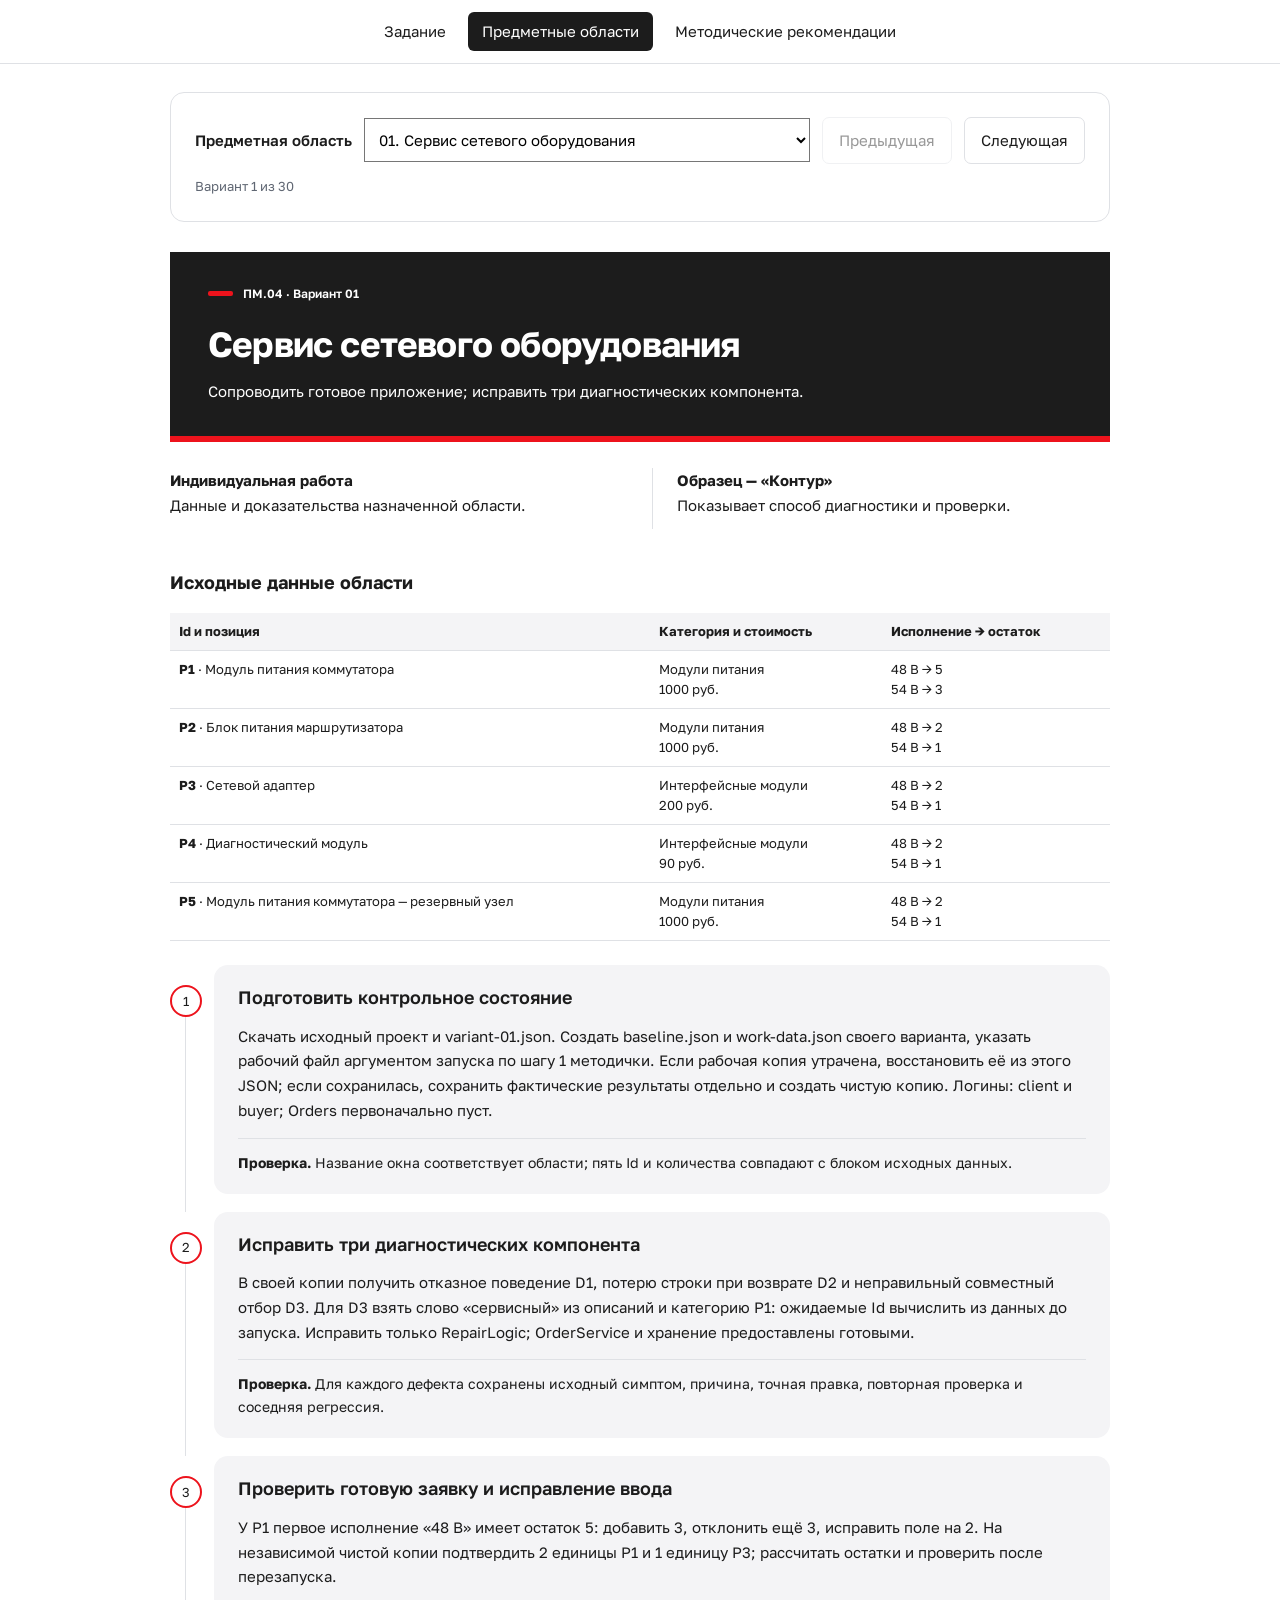
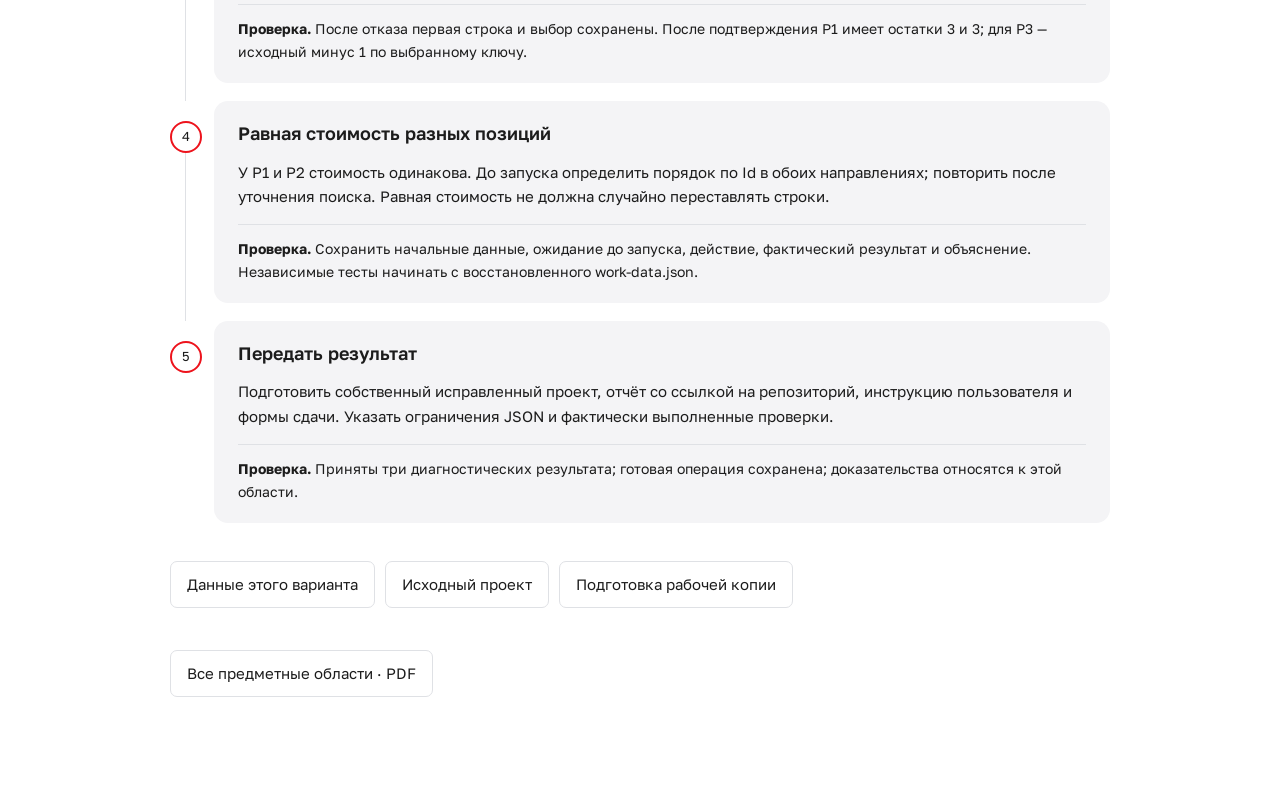
==== commit 6e99f2b3: "Переработать УП ПМ.04: три диагностики и готовая заявка" ====
--- a/site/areas.html
+++ b/site/areas.html
@@ -1 +1,12 @@
-<!doctype html><html lang="ru"><head><meta charset="utf-8"><meta name="viewport" content="width=device-width,initial-scale=1"><title>Предметные области</title><link rel="icon" href="assets/favicon.svg"><link rel="stylesheet" href="assets/style.css"></head><body><a class="skip" href="#main">Перейти к содержанию</a><header class="shell top"><a class="brand" href="index.html"><span class="emblem">УП</span><span><strong>Практика / Методические материалы</strong><small>4 курс · 7 семестр · сопровождение готового приложения C# WPF</small></span></a><span class="version">Версия 1.3</span></header><div class="shell"><nav><a href="index.html" >Задание</a><a href="lessons.html" >Инструкция и образец</a><a href="areas.html" aria-current=page>Предметные области</a></nav><main id="main"><section class="hero"><p class="eyebrow">Учебный маршрут / 2026-2027</p><h1>Предметные области</h1><p>4 курс · 7 семестр · сопровождение готового приложения C# WPF</p><span class="badge">Учебный комплект</span></section><div class="downloads"><a class="button" href="downloads/assignment.pdf">Скачать задание практики (PDF)</a><a class="button" href="downloads/guide.pdf">Скачать методичку и образец (PDF)</a><a class="button" href="downloads/report-template.md">Скачать общий шаблон отчёта (Markdown)</a></div><article class="lesson" id="variant-01"><p class="eyebrow"></p><h2>01. Магазин спортивной обуви</h2><div class="blocks"><p class="block"><a class="button" href="downloads/Shop-source.zip">Скачать исходное приложение магазина с дефектами для диагностики</a><br>Начните с этого проекта; сначала воспроизведите симптомы на демонстрационных данных.</p><p class="block"><a class="button" href="downloads/Shop-fixed-example.zip">Скачать исправленный пример магазина обуви для сверки после диагностики</a><br>Используйте после собственного анализа; это демонстрационный пример, а не решение индивидуального варианта.</p><p class="block"><a class="button" href="downloads/variant-01.json">Скачать исходные данные для области «Магазин спортивной обуви»</a><br>После демонстрационного разбора замените этим файлом data.json своей рабочей копии; перед заказами сохраните резервную копию.</p><section class="block text"><h3>Условия области</h3><p>Сопровождайте приложение для области «Магазин спортивной обуви»: воспроизведите и исправьте дефекты D1–D5 в своей копии исходного проекта. Категория и обозначения размеров определяются каждым товаром отдельно. Ниже приведён состав именно вашего набора; сверяйте с ним каталог после замены data.json.</p></section><section class="block text"><h3>Товары и обозначения размеров</h3><p>P1 — Кроссовки для бега; категория «Обувь»; варианты размера: 38 — остаток 5, 39 — остаток 3.<br>P2 — Кеды для зала; категория «Обувь»; варианты размера: 38 — остаток 2, 39 — остаток 1.<br>P3 — Сумка для обуви; категория «Аксессуары»; варианты размера: 30×40 см — остаток 3, 35×45 см — остаток 2.<br>P4 — Стельки спортивные; категория «Аксессуары»; варианты размера: 38 — остаток 3, 39 — остаток 2.<br>P5 — Кроссовки для бега — резервная модель; категория «Обувь»; варианты размера: 38 — остаток 2, 39 — остаток 0.</p></section><section class="block text"><h3>Назначение данных</h3><p>Это подготовленные учебные данные для этой области. Цены являются условными контрольными значениями, подобранными для проверки числовой сортировки и округления; они не описывают рыночный прайс. Пользователи client и buyer — тестовые учётные записи без пароля. Производители условные. Пустой ImagePath проверяет предусмотренную заглушку «Нет изображения»; добавление фотографий не требуется для исправления D1–D5.</p></section><section class="block text"><h3>Материалы и порядок работы</h3><p>Общий Shop-source.zip содержит демонстрационный магазин обуви. Создайте из него отдельную копию для области «Магазин спортивной обуви», затем замените корневой data.json файлом variant-01.json, переименовав его в data.json. Перестройте проект; убедитесь, что заголовок и все пять товаров относятся к этой области. Архив Shop-fixed-example.zip содержит исправленный демонстрационный магазин обуви: сравнивайте с ним причины и методы после диагностики, не заменяйте им свой проект и свои данные.</p></section><section class="block text"><h3>Контрольные данные</h3><p>У первой модели остатки двух размеров равны 5 и 3. У резервной модели второй размер недоступен. Логины client и buyer принадлежат разным пользователям; смена выполняется через «Выйти». История заказов первоначально пуста. Для «Кроссовки для бега» закажите 2 единицы первого размера: остаток станет 3, второй останется 3. Категории и размеры остальных товаров проверьте в JSON: принадлежность товара определяется его назначением, размеры разных товаров могут различаться. Price содержит условную базовую цену; при пустой истории DiscountPrice рассчитывается как Price × 0,75 с округлением до двух знаков. Начальный ноль в DiscountPrice не является ценой продажи.</p></section><section class="block text"><h3>Самостоятельная проверка: Равная цена разных моделей</h3><p>У P1 и P2 одинаковая базовая цена. До запуска определите порядок при равенстве DiscountPrice по Id. Проверьте обе сортировки и повторное уточнение поиска. Объясните, почему равные цены не требуют случайной перестановки строк. Для каждого перехода запишите исходные условия, ожидание до запуска и фактический результат; объясните причину расхождения, если оно обнаружено.</p></section><section class="block text"><h3>Ожидаемый результат</h3><p>Составьте запись обращения → причина → изменение → повторная проверка → регрессия для каждого дефекта. Подтвердите заказ нескольких позиций, проверьте дату, остатки и сохранение после перезапуска. Подготовьте инструкцию пользователю с примерами своей области. При сдаче проекта приложите ссылку на его репозиторий.</p></section></div></article><article class="lesson" id="variant-02"><p class="eyebrow"></p><h2>02. Магазин рабочей одежды</h2><div class="blocks"><p class="block"><a class="button" href="downloads/Shop-source.zip">Скачать исходное приложение магазина с дефектами для диагностики</a><br>Начните с этого проекта; сначала воспроизведите симптомы на демонстрационных данных.</p><p class="block"><a class="button" href="downloads/Shop-fixed-example.zip">Скачать исправленный пример магазина обуви для сверки после диагностики</a><br>Используйте после собственного анализа; это демонстрационный пример, а не решение индивидуального варианта.</p><p class="block"><a class="button" href="downloads/variant-02.json">Скачать исходные данные для области «Магазин рабочей одежды»</a><br>После демонстрационного разбора замените этим файлом data.json своей рабочей копии; перед заказами сохраните резервную копию.</p><section class="block text"><h3>Условия области</h3><p>Сопровождайте приложение для области «Магазин рабочей одежды»: воспроизведите и исправьте дефекты D1–D5 в своей копии исходного проекта. Категория и обозначения размеров определяются каждым товаром отдельно. Ниже приведён состав именно вашего набора; сверяйте с ним каталог после замены data.json.</p></section><section class="block text"><h3>Товары и обозначения размеров</h3><p>P1 — Куртка монтажника; категория «Одежда»; варианты размера: 48 — остаток 5, 50 — остаток 3.<br>P2 — Жилет сигнальный; категория «Одежда»; варианты размера: 48 — остаток 2, 50 — остаток 1.<br>P3 — Перчатки защитные; категория «Защита»; варианты размера: M — остаток 4, L — остаток 1.<br>P4 — Очки защитные; категория «Защита»; варианты размера: Универсальный — остаток 5.<br>P5 — Куртка монтажника — резервная модель; категория «Одежда»; варианты размера: 48 — остаток 2, 50 — остаток 0.</p></section><section class="block text"><h3>Назначение данных</h3><p>Это подготовленные учебные данные для этой области. Цены являются условными контрольными значениями, подобранными для проверки числовой сортировки и округления; они не описывают рыночный прайс. Пользователи client и buyer — тестовые учётные записи без пароля. Производители условные. Пустой ImagePath проверяет предусмотренную заглушку «Нет изображения»; добавление фотографий не требуется для исправления D1–D5.</p></section><section class="block text"><h3>Материалы и порядок работы</h3><p>Общий Shop-source.zip содержит демонстрационный магазин обуви. Создайте из него отдельную копию для области «Магазин рабочей одежды», затем замените корневой data.json файлом variant-02.json, переименовав его в data.json. Перестройте проект; убедитесь, что заголовок и все пять товаров относятся к этой области. Архив Shop-fixed-example.zip содержит исправленный демонстрационный магазин обуви: сравнивайте с ним причины и методы после диагностики, не заменяйте им свой проект и свои данные.</p></section><section class="block text"><h3>Контрольные данные</h3><p>У первой модели остатки двух размеров равны 5 и 3. У резервной модели второй размер недоступен. Логины client и buyer принадлежат разным пользователям; смена выполняется через «Выйти». История заказов первоначально пуста. Для «Куртка монтажника» закажите 2 единицы первого размера: остаток станет 3, второй останется 3. Категории и размеры остальных товаров проверьте в JSON: принадлежность товара определяется его назначением, размеры разных товаров могут различаться. Price содержит условную базовую цену; при пустой истории DiscountPrice рассчитывается как Price × 0,75 с округлением до двух знаков. Начальный ноль в DiscountPrice не является ценой продажи.</p></section><section class="block text"><h3>Самостоятельная проверка: Поиск по описанию сигнального элемента</h3><p>Найдите «сигнальный» в названии жилета и в описании резервной куртки. Уточните поиск до «сумерках», затем измените категорию. До запуска составьте перечень ожидаемых Id и объясните различие поиска по имени и по описанию. Для каждого перехода запишите исходные условия, ожидание до запуска и фактический результат; объясните причину расхождения, если оно обнаружено.</p></section><section class="block text"><h3>Ожидаемый результат</h3><p>Составьте запись обращения → причина → изменение → повторная проверка → регрессия для каждого дефекта. Подтвердите заказ нескольких позиций, проверьте дату, остатки и сохранение после перезапуска. Подготовьте инструкцию пользователю с примерами своей области. При сдаче проекта приложите ссылку на его репозиторий.</p></section></div></article><article class="lesson" id="variant-03"><p class="eyebrow"></p><h2>03. Магазин детской одежды</h2><div class="blocks"><p class="block"><a class="button" href="downloads/Shop-source.zip">Скачать исходное приложение магазина с дефектами для диагностики</a><br>Начните с этого проекта; сначала воспроизведите симптомы на демонстрационных данных.</p><p class="block"><a class="button" href="downloads/Shop-fixed-example.zip">Скачать исправленный пример магазина обуви для сверки после диагностики</a><br>Используйте после собственного анализа; это демонстрационный пример, а не решение индивидуального варианта.</p><p class="block"><a class="button" href="downloads/variant-03.json">Скачать исходные данные для области «Магазин детской одежды»</a><br>После демонстрационного разбора замените этим файлом data.json своей рабочей копии; перед заказами сохраните резервную копию.</p><section class="block text"><h3>Условия области</h3><p>Сопровождайте приложение для области «Магазин детской одежды»: воспроизведите и исправьте дефекты D1–D5 в своей копии исходного проекта. Категория и обозначения размеров определяются каждым товаром отдельно. Ниже приведён состав именно вашего набора; сверяйте с ним каталог после замены data.json.</p></section><section class="block text"><h3>Товары и обозначения размеров</h3><p>P1 — Куртка детская; категория «Верхняя одежда»; варианты размера: 110 — остаток 5, 116 — остаток 3.<br>P2 — Комбинезон детский; категория «Верхняя одежда»; варианты размера: 110 — остаток 2, 116 — остаток 1.<br>P3 — Джемпер детский; категория «Трикотаж»; варианты размера: 110 — остаток 2, 116 — остаток 2.<br>P4 — Футболка детская; категория «Трикотаж»; варианты размера: 110 — остаток 2, 116 — остаток 2.<br>P5 — Куртка детская — резервная модель; категория «Верхняя одежда»; варианты размера: 110 — остаток 2, 116 — остаток 0.</p></section><section class="block text"><h3>Назначение данных</h3><p>Это подготовленные учебные данные для этой области. Цены являются условными контрольными значениями, подобранными для проверки числовой сортировки и округления; они не описывают рыночный прайс. Пользователи client и buyer — тестовые учётные записи без пароля. Производители условные. Пустой ImagePath проверяет предусмотренную заглушку «Нет изображения»; добавление фотографий не требуется для исправления D1–D5.</p></section><section class="block text"><h3>Материалы и порядок работы</h3><p>Общий Shop-source.zip содержит демонстрационный магазин обуви. Создайте из него отдельную копию для области «Магазин детской одежды», затем замените корневой data.json файлом variant-03.json, переименовав его в data.json. Перестройте проект; убедитесь, что заголовок и все пять товаров относятся к этой области. Архив Shop-fixed-example.zip содержит исправленный демонстрационный магазин обуви: сравнивайте с ним причины и методы после диагностики, не заменяйте им свой проект и свои данные.</p></section><section class="block text"><h3>Контрольные данные</h3><p>У первой модели остатки двух размеров равны 5 и 3. У резервной модели второй размер недоступен. Логины client и buyer принадлежат разным пользователям; смена выполняется через «Выйти». История заказов первоначально пуста. Для «Куртка детская» закажите 2 единицы первого размера: остаток станет 3, второй останется 3. Категории и размеры остальных товаров проверьте в JSON: принадлежность товара определяется его назначением, размеры разных товаров могут различаться. Price содержит условную базовую цену; при пустой истории DiscountPrice рассчитывается как Price × 0,75 с округлением до двух знаков. Начальный ноль в DiscountPrice не является ценой продажи.</p></section><section class="block text"><h3>Самостоятельная проверка: Название категории внутри описания</h3><p>В описании комбинезона есть слова «детского сада», а товар относится к верхней одежде. Сопоставьте поиск «сада» с фильтром верхней одежды и трикотажа. Докажите, что текстовое совпадение не меняет категорию товара. Для каждого перехода запишите исходные условия, ожидание до запуска и фактический результат; объясните причину расхождения, если оно обнаружено.</p></section><section class="block text"><h3>Ожидаемый результат</h3><p>Составьте запись обращения → причина → изменение → повторная проверка → регрессия для каждого дефекта. Подтвердите заказ нескольких позиций, проверьте дату, остатки и сохранение после перезапуска. Подготовьте инструкцию пользователю с примерами своей области. При сдаче проекта приложите ссылку на его репозиторий.</p></section></div></article><article class="lesson" id="variant-04"><p class="eyebrow"></p><h2>04. Магазин туристического снаряжения</h2><div class="blocks"><p class="block"><a class="button" href="downloads/Shop-source.zip">Скачать исходное приложение магазина с дефектами для диагностики</a><br>Начните с этого проекта; сначала воспроизведите симптомы на демонстрационных данных.</p><p class="block"><a class="button" href="downloads/Shop-fixed-example.zip">Скачать исправленный пример магазина обуви для сверки после диагностики</a><br>Используйте после собственного анализа; это демонстрационный пример, а не решение индивидуального варианта.</p><p class="block"><a class="button" href="downloads/variant-04.json">Скачать исходные данные для области «Магазин туристического снаряжения»</a><br>После демонстрационного разбора замените этим файлом data.json своей рабочей копии; перед заказами сохраните резервную копию.</p><section class="block text"><h3>Условия области</h3><p>Сопровождайте приложение для области «Магазин туристического снаряжения»: воспроизведите и исправьте дефекты D1–D5 в своей копии исходного проекта. Категория и обозначения размеров определяются каждым товаром отдельно. Ниже приведён состав именно вашего набора; сверяйте с ним каталог после замены data.json.</p></section><section class="block text"><h3>Товары и обозначения размеров</h3><p>P1 — Рюкзак походный; категория «Рюкзаки»; варианты размера: 30 л — остаток 5, 45 л — остаток 3.<br>P2 — Чехол рюкзака; категория «Чехлы»; варианты размера: 30 л — остаток 2, 45 л — остаток 1.<br>P3 — Чехол водостойкий; категория «Чехлы»; варианты размера: 30 л — остаток 3, 45 л — остаток 1.<br>P4 — Чехол транспортный; категория «Чехлы»; варианты размера: 30 л — остаток 3, 45 л — остаток 1.<br>P5 — Рюкзак походный — резервная модель; категория «Рюкзаки»; варианты размера: 30 л — остаток 0, 45 л — остаток 0.</p></section><section class="block text"><h3>Назначение данных</h3><p>Это подготовленные учебные данные для этой области. Цены являются условными контрольными значениями, подобранными для проверки числовой сортировки и округления; они не описывают рыночный прайс. Пользователи client и buyer — тестовые учётные записи без пароля. Производители условные. Пустой ImagePath проверяет предусмотренную заглушку «Нет изображения»; добавление фотографий не требуется для исправления D1–D5.</p></section><section class="block text"><h3>Материалы и порядок работы</h3><p>Общий Shop-source.zip содержит демонстрационный магазин обуви. Создайте из него отдельную копию для области «Магазин туристического снаряжения», затем замените корневой data.json файлом variant-04.json, переименовав его в data.json. Перестройте проект; убедитесь, что заголовок и все пять товаров относятся к этой области. Архив Shop-fixed-example.zip содержит исправленный демонстрационный магазин обуви: сравнивайте с ним причины и методы после диагностики, не заменяйте им свой проект и свои данные.</p></section><section class="block text"><h3>Контрольные данные</h3><p>У первой модели остатки двух размеров равны 5 и 3. У резервной модели второй размер недоступен. Логины client и buyer принадлежат разным пользователям; смена выполняется через «Выйти». История заказов первоначально пуста. Для «Рюкзак походный» закажите 2 единицы первого размера: остаток станет 3, второй останется 3. Категории и размеры остальных товаров проверьте в JSON: принадлежность товара определяется его назначением, размеры разных товаров могут различаться. Price содержит условную базовую цену; при пустой истории DiscountPrice рассчитывается как Price × 0,75 с округлением до двух знаков. Начальный ноль в DiscountPrice не является ценой продажи.</p></section><section class="block text"><h3>Самостоятельная проверка: Полностью отсутствующий размерный ряд</h3><p>Резервный рюкзак P5 имеет нулевые остатки обоих объёмов. Проверьте его карточку: список объёмов пуст, добавление отклоняется, приложение остаётся доступным. Затем закажите доступный чехол и объясните отличие отсутствия размеров от ошибки программы. Для каждого перехода запишите исходные условия, ожидание до запуска и фактический результат; объясните причину расхождения, если оно обнаружено.</p></section><section class="block text"><h3>Ожидаемый результат</h3><p>Составьте запись обращения → причина → изменение → повторная проверка → регрессия для каждого дефекта. Подтвердите заказ нескольких позиций, проверьте дату, остатки и сохранение после перезапуска. Подготовьте инструкцию пользователю с примерами своей области. При сдаче проекта приложите ссылку на его репозиторий.</p></section></div></article><article class="lesson" id="variant-05"><p class="eyebrow"></p><h2>05. Магазин велосипедных аксессуаров</h2><div class="blocks"><p class="block"><a class="button" href="downloads/Shop-source.zip">Скачать исходное приложение магазина с дефектами для диагностики</a><br>Начните с этого проекта; сначала воспроизведите симптомы на демонстрационных данных.</p><p class="block"><a class="button" href="downloads/Shop-fixed-example.zip">Скачать исправленный пример магазина обуви для сверки после диагностики</a><br>Используйте после собственного анализа; это демонстрационный пример, а не решение индивидуального варианта.</p><p class="block"><a class="button" href="downloads/variant-05.json">Скачать исходные данные для области «Магазин велосипедных аксессуаров»</a><br>После демонстрационного разбора замените этим файлом data.json своей рабочей копии; перед заказами сохраните резервную копию.</p><section class="block text"><h3>Условия области</h3><p>Сопровождайте приложение для области «Магазин велосипедных аксессуаров»: воспроизведите и исправьте дефекты D1–D5 в своей копии исходного проекта. Категория и обозначения размеров определяются каждым товаром отдельно. Ниже приведён состав именно вашего набора; сверяйте с ним каталог после замены data.json.</p></section><section class="block text"><h3>Товары и обозначения размеров</h3><p>P1 — Перчатки велосипедные; категория «Перчатки»; варианты размера: M — остаток 5, L — остаток 3.<br>P2 — Шлем городской; категория «Шлемы»; варианты размера: M — остаток 2, L — остаток 1.<br>P3 — Шлем спортивный; категория «Шлемы»; варианты размера: M — остаток 4, L — остаток 2.<br>P4 — Шлем туристический; категория «Шлемы»; варианты размера: M — остаток 4, L — остаток 2.<br>P5 — Перчатки велосипедные — резервная модель; категория «Перчатки»; варианты размера: M — остаток 2, L — остаток 0.</p></section><section class="block text"><h3>Назначение данных</h3><p>Это подготовленные учебные данные для этой области. Цены являются условными контрольными значениями, подобранными для проверки числовой сортировки и округления; они не описывают рыночный прайс. Пользователи client и buyer — тестовые учётные записи без пароля. Производители условные. Пустой ImagePath проверяет предусмотренную заглушку «Нет изображения»; добавление фотографий не требуется для исправления D1–D5.</p></section><section class="block text"><h3>Материалы и порядок работы</h3><p>Общий Shop-source.zip содержит демонстрационный магазин обуви. Создайте из него отдельную копию для области «Магазин велосипедных аксессуаров», затем замените корневой data.json файлом variant-05.json, переименовав его в data.json. Перестройте проект; убедитесь, что заголовок и все пять товаров относятся к этой области. Архив Shop-fixed-example.zip содержит исправленный демонстрационный магазин обуви: сравнивайте с ним причины и методы после диагностики, не заменяйте им свой проект и свои данные.</p></section><section class="block text"><h3>Контрольные данные</h3><p>У первой модели остатки двух размеров равны 5 и 3. У резервной модели второй размер недоступен. Логины client и buyer принадлежат разным пользователям; смена выполняется через «Выйти». История заказов первоначально пуста. Для «Перчатки велосипедные» закажите 2 единицы первого размера: остаток станет 3, второй останется 3. Категории и размеры остальных товаров проверьте в JSON: принадлежность товара определяется его назначением, размеры разных товаров могут различаться. Price содержит условную базовую цену; при пустой истории DiscountPrice рассчитывается как Price × 0,75 с округлением до двух знаков. Начальный ноль в DiscountPrice не является ценой продажи.</p></section><section class="block text"><h3>Самостоятельная проверка: Один размер у разных видов товара</h3><p>Перчатки и шлемы используют обозначения M/L. Добавьте M перчаток и M шлема. Рассчитайте остатки отдельно по Id, подтвердите и проверьте, что совпадение строки размера не объединяет склад разных товаров. Для каждого перехода запишите исходные условия, ожидание до запуска и фактический результат; объясните причину расхождения, если оно обнаружено.</p></section><section class="block text"><h3>Ожидаемый результат</h3><p>Составьте запись обращения → причина → изменение → повторная проверка → регрессия для каждого дефекта. Подтвердите заказ нескольких позиций, проверьте дату, остатки и сохранение после перезапуска. Подготовьте инструкцию пользователю с примерами своей области. При сдаче проекта приложите ссылку на его репозиторий.</p></section></div></article><article class="lesson" id="variant-06"><p class="eyebrow"></p><h2>06. Магазин школьной формы</h2><div class="blocks"><p class="block"><a class="button" href="downloads/Shop-source.zip">Скачать исходное приложение магазина с дефектами для диагностики</a><br>Начните с этого проекта; сначала воспроизведите симптомы на демонстрационных данных.</p><p class="block"><a class="button" href="downloads/Shop-fixed-example.zip">Скачать исправленный пример магазина обуви для сверки после диагностики</a><br>Используйте после собственного анализа; это демонстрационный пример, а не решение индивидуального варианта.</p><p class="block"><a class="button" href="downloads/variant-06.json">Скачать исходные данные для области «Магазин школьной формы»</a><br>После демонстрационного разбора замените этим файлом data.json своей рабочей копии; перед заказами сохраните резервную копию.</p><section class="block text"><h3>Условия области</h3><p>Сопровождайте приложение для области «Магазин школьной формы»: воспроизведите и исправьте дефекты D1–D5 в своей копии исходного проекта. Категория и обозначения размеров определяются каждым товаром отдельно. Ниже приведён состав именно вашего набора; сверяйте с ним каталог после замены data.json.</p></section><section class="block text"><h3>Товары и обозначения размеров</h3><p>P1 — Жакет школьный; категория «Форма»; варианты размера: 140 — остаток 5, 146 — остаток 3.<br>P2 — Жилет школьный; категория «Форма»; варианты размера: 140 — остаток 2, 146 — остаток 1.<br>P3 — Рубашка школьная; категория «Рубашки»; варианты размера: 140 — остаток 2, 146 — остаток 1.<br>P4 — Блузка школьная; категория «Рубашки»; варианты размера: 140 — остаток 2, 146 — остаток 1.<br>P5 — Жакет школьный — резервная модель; категория «Форма»; варианты размера: 140 — остаток 1, 146 — остаток 0.</p></section><section class="block text"><h3>Назначение данных</h3><p>Это подготовленные учебные данные для этой области. Цены являются условными контрольными значениями, подобранными для проверки числовой сортировки и округления; они не описывают рыночный прайс. Пользователи client и buyer — тестовые учётные записи без пароля. Производители условные. Пустой ImagePath проверяет предусмотренную заглушку «Нет изображения»; добавление фотографий не требуется для исправления D1–D5.</p></section><section class="block text"><h3>Материалы и порядок работы</h3><p>Общий Shop-source.zip содержит демонстрационный магазин обуви. Создайте из него отдельную копию для области «Магазин школьной формы», затем замените корневой data.json файлом variant-06.json, переименовав его в data.json. Перестройте проект; убедитесь, что заголовок и все пять товаров относятся к этой области. Архив Shop-fixed-example.zip содержит исправленный демонстрационный магазин обуви: сравнивайте с ним причины и методы после диагностики, не заменяйте им свой проект и свои данные.</p></section><section class="block text"><h3>Контрольные данные</h3><p>У первой модели остатки двух размеров равны 5 и 3. У резервной модели второй размер недоступен. Логины client и buyer принадлежат разным пользователям; смена выполняется через «Выйти». История заказов первоначально пуста. Для «Жакет школьный» закажите 2 единицы первого размера: остаток станет 3, второй останется 3. Категории и размеры остальных товаров проверьте в JSON: принадлежность товара определяется его назначением, размеры разных товаров могут различаться. Price содержит условную базовую цену; при пустой истории DiscountPrice рассчитывается как Price × 0,75 с округлением до двух знаков. Начальный ноль в DiscountPrice не является ценой продажи.</p></section><section class="block text"><h3>Самостоятельная проверка: Последняя единица резервного жакета</h3><p>У P5 доступна одна единица первого роста. Сначала добавьте её и откажитесь от отмены, затем подтвердите заказ. После перезапуска проверьте исчезновение доступного роста; не повторяйте заказ на старой копии остатков. Для каждого перехода запишите исходные условия, ожидание до запуска и фактический результат; объясните причину расхождения, если оно обнаружено.</p></section><section class="block text"><h3>Ожидаемый результат</h3><p>Составьте запись обращения → причина → изменение → повторная проверка → регрессия для каждого дефекта. Подтвердите заказ нескольких позиций, проверьте дату, остатки и сохранение после перезапуска. Подготовьте инструкцию пользователю с примерами своей области. При сдаче проекта приложите ссылку на его репозиторий.</p></section></div></article><article class="lesson" id="variant-07"><p class="eyebrow"></p><h2>07. Магазин медицинской одежды</h2><div class="blocks"><p class="block"><a class="button" href="downloads/Shop-source.zip">Скачать исходное приложение магазина с дефектами для диагностики</a><br>Начните с этого проекта; сначала воспроизведите симптомы на демонстрационных данных.</p><p class="block"><a class="button" href="downloads/Shop-fixed-example.zip">Скачать исправленный пример магазина обуви для сверки после диагностики</a><br>Используйте после собственного анализа; это демонстрационный пример, а не решение индивидуального варианта.</p><p class="block"><a class="button" href="downloads/variant-07.json">Скачать исходные данные для области «Магазин медицинской одежды»</a><br>После демонстрационного разбора замените этим файлом data.json своей рабочей копии; перед заказами сохраните резервную копию.</p><section class="block text"><h3>Условия области</h3><p>Сопровождайте приложение для области «Магазин медицинской одежды»: воспроизведите и исправьте дефекты D1–D5 в своей копии исходного проекта. Категория и обозначения размеров определяются каждым товаром отдельно. Ниже приведён состав именно вашего набора; сверяйте с ним каталог после замены data.json.</p></section><section class="block text"><h3>Товары и обозначения размеров</h3><p>P1 — Халат медицинский; категория «Халаты»; варианты размера: 44 — остаток 5, 46 — остаток 3.<br>P2 — Костюм медицинский; категория «Костюмы»; варианты размера: 44 — остаток 2, 46 — остаток 1.<br>P3 — Костюм процедурный; категория «Костюмы»; варианты размера: 44 — остаток 3, 46 — остаток 2.<br>P4 — Костюм хирургический; категория «Костюмы»; варианты размера: 44 — остаток 3, 46 — остаток 2.<br>P5 — Халат медицинский — резервная модель; категория «Халаты»; варианты размера: 44 — остаток 2, 46 — остаток 0.</p></section><section class="block text"><h3>Назначение данных</h3><p>Это подготовленные учебные данные для этой области. Цены являются условными контрольными значениями, подобранными для проверки числовой сортировки и округления; они не описывают рыночный прайс. Пользователи client и buyer — тестовые учётные записи без пароля. Производители условные. Пустой ImagePath проверяет предусмотренную заглушку «Нет изображения»; добавление фотографий не требуется для исправления D1–D5.</p></section><section class="block text"><h3>Материалы и порядок работы</h3><p>Общий Shop-source.zip содержит демонстрационный магазин обуви. Создайте из него отдельную копию для области «Магазин медицинской одежды», затем замените корневой data.json файлом variant-07.json, переименовав его в data.json. Перестройте проект; убедитесь, что заголовок и все пять товаров относятся к этой области. Архив Shop-fixed-example.zip содержит исправленный демонстрационный магазин обуви: сравнивайте с ним причины и методы после диагностики, не заменяйте им свой проект и свои данные.</p></section><section class="block text"><h3>Контрольные данные</h3><p>У первой модели остатки двух размеров равны 5 и 3. У резервной модели второй размер недоступен. Логины client и buyer принадлежат разным пользователям; смена выполняется через «Выйти». История заказов первоначально пуста. Для «Халат медицинский» закажите 2 единицы первого размера: остаток станет 3, второй останется 3. Категории и размеры остальных товаров проверьте в JSON: принадлежность товара определяется его назначением, размеры разных товаров могут различаться. Price содержит условную базовую цену; при пустой истории DiscountPrice рассчитывается как Price × 0,75 с округлением до двух знаков. Начальный ноль в DiscountPrice не является ценой продажи.</p></section><section class="block text"><h3>Самостоятельная проверка: Пробелы и регистр процедурного костюма</h3><p>Сравните запросы «процедурный», « ПРОЦЕДУРНЫЙ » и «процедурного». Предварительно определите, какие совпадут с названием, а какие — с описанием P3. Проверьте их только в категории костюмов и объясните действие Trim и поиска подстроки. Для каждого перехода запишите исходные условия, ожидание до запуска и фактический результат; объясните причину расхождения, если оно обнаружено.</p></section><section class="block text"><h3>Ожидаемый результат</h3><p>Составьте запись обращения → причина → изменение → повторная проверка → регрессия для каждого дефекта. Подтвердите заказ нескольких позиций, проверьте дату, остатки и сохранение после перезапуска. Подготовьте инструкцию пользователю с примерами своей области. При сдаче проекта приложите ссылку на его репозиторий.</p></section></div></article><article class="lesson" id="variant-08"><p class="eyebrow"></p><h2>08. Магазин зимней одежды</h2><div class="blocks"><p class="block"><a class="button" href="downloads/Shop-source.zip">Скачать исходное приложение магазина с дефектами для диагностики</a><br>Начните с этого проекта; сначала воспроизведите симптомы на демонстрационных данных.</p><p class="block"><a class="button" href="downloads/Shop-fixed-example.zip">Скачать исправленный пример магазина обуви для сверки после диагностики</a><br>Используйте после собственного анализа; это демонстрационный пример, а не решение индивидуального варианта.</p><p class="block"><a class="button" href="downloads/variant-08.json">Скачать исходные данные для области «Магазин зимней одежды»</a><br>После демонстрационного разбора замените этим файлом data.json своей рабочей копии; перед заказами сохраните резервную копию.</p><section class="block text"><h3>Условия области</h3><p>Сопровождайте приложение для области «Магазин зимней одежды»: воспроизведите и исправьте дефекты D1–D5 в своей копии исходного проекта. Категория и обозначения размеров определяются каждым товаром отдельно. Ниже приведён состав именно вашего набора; сверяйте с ним каталог после замены data.json.</p></section><section class="block text"><h3>Товары и обозначения размеров</h3><p>P1 — Куртка зимняя; категория «Куртки»; варианты размера: 50 — остаток 5, 52 — остаток 3.<br>P2 — Парка зимняя; категория «Куртки»; варианты размера: 50 — остаток 2, 52 — остаток 1.<br>P3 — Шапка зимняя; категория «Шапки»; варианты размера: 56 — остаток 4, 58 — остаток 1.<br>P4 — Шапка утеплённая; категория «Шапки»; варианты размера: 56 — остаток 4, 58 — остаток 1.<br>P5 — Куртка зимняя — резервная модель; категория «Куртки»; варианты размера: 50 — остаток 2, 52 — остаток 0.</p></section><section class="block text"><h3>Назначение данных</h3><p>Это подготовленные учебные данные для этой области. Цены являются условными контрольными значениями, подобранными для проверки числовой сортировки и округления; они не описывают рыночный прайс. Пользователи client и buyer — тестовые учётные записи без пароля. Производители условные. Пустой ImagePath проверяет предусмотренную заглушку «Нет изображения»; добавление фотографий не требуется для исправления D1–D5.</p></section><section class="block text"><h3>Материалы и порядок работы</h3><p>Общий Shop-source.zip содержит демонстрационный магазин обуви. Создайте из него отдельную копию для области «Магазин зимней одежды», затем замените корневой data.json файлом variant-08.json, переименовав его в data.json. Перестройте проект; убедитесь, что заголовок и все пять товаров относятся к этой области. Архив Shop-fixed-example.zip содержит исправленный демонстрационный магазин обуви: сравнивайте с ним причины и методы после диагностики, не заменяйте им свой проект и свои данные.</p></section><section class="block text"><h3>Контрольные данные</h3><p>У первой модели остатки двух размеров равны 5 и 3. У резервной модели второй размер недоступен. Логины client и buyer принадлежат разным пользователям; смена выполняется через «Выйти». История заказов первоначально пуста. Для «Куртка зимняя» закажите 2 единицы первого размера: остаток станет 3, второй останется 3. Категории и размеры остальных товаров проверьте в JSON: принадлежность товара определяется его назначением, размеры разных товаров могут различаться. Price содержит условную базовую цену; при пустой истории DiscountPrice рассчитывается как Price × 0,75 с округлением до двух знаков. Начальный ноль в DiscountPrice не является ценой продажи.</p></section><section class="block text"><h3>Самостоятельная проверка: Слово только в описании зимней куртки</h3><p>Найдите «ветрозащитной»: слово есть в описании P2, но отсутствует в названии. Откройте найденную карточку, добавьте другой размер и вернитесь. Проверьте сохранение запроса, категории и выбранного направления цены. Для каждого перехода запишите исходные условия, ожидание до запуска и фактический результат; объясните причину расхождения, если оно обнаружено.</p></section><section class="block text"><h3>Ожидаемый результат</h3><p>Составьте запись обращения → причина → изменение → повторная проверка → регрессия для каждого дефекта. Подтвердите заказ нескольких позиций, проверьте дату, остатки и сохранение после перезапуска. Подготовьте инструкцию пользователю с примерами своей области. При сдаче проекта приложите ссылку на его репозиторий.</p></section></div></article><article class="lesson" id="variant-09"><p class="eyebrow"></p><h2>09. Магазин головных уборов</h2><div class="blocks"><p class="block"><a class="button" href="downloads/Shop-source.zip">Скачать исходное приложение магазина с дефектами для диагностики</a><br>Начните с этого проекта; сначала воспроизведите симптомы на демонстрационных данных.</p><p class="block"><a class="button" href="downloads/Shop-fixed-example.zip">Скачать исправленный пример магазина обуви для сверки после диагностики</a><br>Используйте после собственного анализа; это демонстрационный пример, а не решение индивидуального варианта.</p><p class="block"><a class="button" href="downloads/variant-09.json">Скачать исходные данные для области «Магазин головных уборов»</a><br>После демонстрационного разбора замените этим файлом data.json своей рабочей копии; перед заказами сохраните резервную копию.</p><section class="block text"><h3>Условия области</h3><p>Сопровождайте приложение для области «Магазин головных уборов»: воспроизведите и исправьте дефекты D1–D5 в своей копии исходного проекта. Категория и обозначения размеров определяются каждым товаром отдельно. Ниже приведён состав именно вашего набора; сверяйте с ним каталог после замены data.json.</p></section><section class="block text"><h3>Товары и обозначения размеров</h3><p>P1 — Шапка шерстяная; категория «Шапки»; варианты размера: 56 — остаток 5, 58 — остаток 3.<br>P2 — Кепка городская; категория «Кепки»; варианты размера: 56 — остаток 2, 58 — остаток 1.<br>P3 — Кепка спортивная; категория «Кепки»; варианты размера: 56 — остаток 2, 58 — остаток 2.<br>P4 — Кепка летняя; категория «Кепки»; варианты размера: 56 — остаток 2, 58 — остаток 2.<br>P5 — Шапка шерстяная — резервная модель; категория «Шапки»; варианты размера: 56 — остаток 2, 58 — остаток 0.</p></section><section class="block text"><h3>Назначение данных</h3><p>Это подготовленные учебные данные для этой области. Цены являются условными контрольными значениями, подобранными для проверки числовой сортировки и округления; они не описывают рыночный прайс. Пользователи client и buyer — тестовые учётные записи без пароля. Производители условные. Пустой ImagePath проверяет предусмотренную заглушку «Нет изображения»; добавление фотографий не требуется для исправления D1–D5.</p></section><section class="block text"><h3>Материалы и порядок работы</h3><p>Общий Shop-source.zip содержит демонстрационный магазин обуви. Создайте из него отдельную копию для области «Магазин головных уборов», затем замените корневой data.json файлом variant-09.json, переименовав его в data.json. Перестройте проект; убедитесь, что заголовок и все пять товаров относятся к этой области. Архив Shop-fixed-example.zip содержит исправленный демонстрационный магазин обуви: сравнивайте с ним причины и методы после диагностики, не заменяйте им свой проект и свои данные.</p></section><section class="block text"><h3>Контрольные данные</h3><p>У первой модели остатки двух размеров равны 5 и 3. У резервной модели второй размер недоступен. Логины client и buyer принадлежат разным пользователям; смена выполняется через «Выйти». История заказов первоначально пуста. Для «Шапка шерстяная» закажите 2 единицы первого размера: остаток станет 3, второй останется 3. Категории и размеры остальных товаров проверьте в JSON: принадлежность товара определяется его назначением, размеры разных товаров могут различаться. Price содержит условную базовую цену; при пустой истории DiscountPrice рассчитывается как Price × 0,75 с округлением до двух знаков. Начальный ноль в DiscountPrice не является ценой продажи.</p></section><section class="block text"><h3>Самостоятельная проверка: Округление близких цен головных уборов</h3><p>Базовые цены P2 и P3 отличаются на копейку. Рассчитайте DiscountPrice с округлением до двух знаков, сравните порядок с базовой ценой и Id. Проверьте, как программа упорядочивает получившиеся равные цены; ожидаемые значения вычислите до запуска. Для каждого перехода запишите исходные условия, ожидание до запуска и фактический результат; объясните причину расхождения, если оно обнаружено.</p></section><section class="block text"><h3>Ожидаемый результат</h3><p>Составьте запись обращения → причина → изменение → повторная проверка → регрессия для каждого дефекта. Подтвердите заказ нескольких позиций, проверьте дату, остатки и сохранение после перезапуска. Подготовьте инструкцию пользователю с примерами своей области. При сдаче проекта приложите ссылку на его репозиторий.</p></section></div></article><article class="lesson" id="variant-10"><p class="eyebrow"></p><h2>10. Магазин кожаных перчаток</h2><div class="blocks"><p class="block"><a class="button" href="downloads/Shop-source.zip">Скачать исходное приложение магазина с дефектами для диагностики</a><br>Начните с этого проекта; сначала воспроизведите симптомы на демонстрационных данных.</p><p class="block"><a class="button" href="downloads/Shop-fixed-example.zip">Скачать исправленный пример магазина обуви для сверки после диагностики</a><br>Используйте после собственного анализа; это демонстрационный пример, а не решение индивидуального варианта.</p><p class="block"><a class="button" href="downloads/variant-10.json">Скачать исходные данные для области «Магазин кожаных перчаток»</a><br>После демонстрационного разбора замените этим файлом data.json своей рабочей копии; перед заказами сохраните резервную копию.</p><section class="block text"><h3>Условия области</h3><p>Сопровождайте приложение для области «Магазин кожаных перчаток»: воспроизведите и исправьте дефекты D1–D5 в своей копии исходного проекта. Категория и обозначения размеров определяются каждым товаром отдельно. Ниже приведён состав именно вашего набора; сверяйте с ним каталог после замены data.json.</p></section><section class="block text"><h3>Товары и обозначения размеров</h3><p>P1 — Перчатки утеплённые; категория «Перчатки»; варианты размера: 7 — остаток 5, 8 — остаток 3.<br>P2 — Перчатки классические; категория «Перчатки»; варианты размера: 7 — остаток 2, 8 — остаток 1.<br>P3 — Варежки зимние; категория «Варежки»; варианты размера: 7 — остаток 1, 8 — остаток 0.<br>P4 — Варежки спортивные; категория «Варежки»; варианты размера: 7 — остаток 3, 8 — остаток 1.<br>P5 — Перчатки утеплённые — резервная модель; категория «Перчатки»; варианты размера: 7 — остаток 2, 8 — остаток 0.</p></section><section class="block text"><h3>Назначение данных</h3><p>Это подготовленные учебные данные для этой области. Цены являются условными контрольными значениями, подобранными для проверки числовой сортировки и округления; они не описывают рыночный прайс. Пользователи client и buyer — тестовые учётные записи без пароля. Производители условные. Пустой ImagePath проверяет предусмотренную заглушку «Нет изображения»; добавление фотографий не требуется для исправления D1–D5.</p></section><section class="block text"><h3>Материалы и порядок работы</h3><p>Общий Shop-source.zip содержит демонстрационный магазин обуви. Создайте из него отдельную копию для области «Магазин кожаных перчаток», затем замените корневой data.json файлом variant-10.json, переименовав его в data.json. Перестройте проект; убедитесь, что заголовок и все пять товаров относятся к этой области. Архив Shop-fixed-example.zip содержит исправленный демонстрационный магазин обуви: сравнивайте с ним причины и методы после диагностики, не заменяйте им свой проект и свои данные.</p></section><section class="block text"><h3>Контрольные данные</h3><p>У первой модели остатки двух размеров равны 5 и 3. У резервной модели второй размер недоступен. Логины client и buyer принадлежат разным пользователям; смена выполняется через «Выйти». История заказов первоначально пуста. Для «Перчатки утеплённые» закажите 2 единицы первого размера: остаток станет 3, второй останется 3. Категории и размеры остальных товаров проверьте в JSON: принадлежность товара определяется его назначением, размеры разных товаров могут различаться. Price содержит условную базовую цену; при пустой истории DiscountPrice рассчитывается как Price × 0,75 с округлением до двух знаков. Начальный ноль в DiscountPrice не является ценой продажи.</p></section><section class="block text"><h3>Самостоятельная проверка: Недоступный второй размер варежек</h3><p>У P3 доступна одна единица первого размера и ноль второго. Сравните текст размерного ряда со списком выбора: нулевой размер описан, но заказать его нельзя. Закажите последнюю доступную единицу и повторно откройте карточку после подтверждения. Для каждого перехода запишите исходные условия, ожидание до запуска и фактический результат; объясните причину расхождения, если оно обнаружено.</p></section><section class="block text"><h3>Ожидаемый результат</h3><p>Составьте запись обращения → причина → изменение → повторная проверка → регрессия для каждого дефекта. Подтвердите заказ нескольких позиций, проверьте дату, остатки и сохранение после перезапуска. Подготовьте инструкцию пользователю с примерами своей области. При сдаче проекта приложите ссылку на его репозиторий.</p></section></div></article><article class="lesson" id="variant-11"><p class="eyebrow"></p><h2>11. Магазин спортивной формы</h2><div class="blocks"><p class="block"><a class="button" href="downloads/Shop-source.zip">Скачать исходное приложение магазина с дефектами для диагностики</a><br>Начните с этого проекта; сначала воспроизведите симптомы на демонстрационных данных.</p><p class="block"><a class="button" href="downloads/Shop-fixed-example.zip">Скачать исправленный пример магазина обуви для сверки после диагностики</a><br>Используйте после собственного анализа; это демонстрационный пример, а не решение индивидуального варианта.</p><p class="block"><a class="button" href="downloads/variant-11.json">Скачать исходные данные для области «Магазин спортивной формы»</a><br>После демонстрационного разбора замените этим файлом data.json своей рабочей копии; перед заказами сохраните резервную копию.</p><section class="block text"><h3>Условия области</h3><p>Сопровождайте приложение для области «Магазин спортивной формы»: воспроизведите и исправьте дефекты D1–D5 в своей копии исходного проекта. Категория и обозначения размеров определяются каждым товаром отдельно. Ниже приведён состав именно вашего набора; сверяйте с ним каталог после замены data.json.</p></section><section class="block text"><h3>Товары и обозначения размеров</h3><p>P1 — Футболка игровая; категория «Форма»; варианты размера: M — остаток 5, XL — остаток 3.<br>P2 — Шорты игровые; категория «Форма»; варианты размера: M — остаток 2, XL — остаток 1.<br>P3 — Костюм тренировочный; категория «Тренировочная одежда»; варианты размера: M — остаток 4, XL — остаток 2.<br>P4 — Толстовка тренировочная; категория «Тренировочная одежда»; варианты размера: M — остаток 4, XL — остаток 2.<br>P5 — Футболка игровая — резервная модель; категория «Форма»; варианты размера: M — остаток 2, XL — остаток 0.</p></section><section class="block text"><h3>Назначение данных</h3><p>Это подготовленные учебные данные для этой области. Цены являются условными контрольными значениями, подобранными для проверки числовой сортировки и округления; они не описывают рыночный прайс. Пользователи client и buyer — тестовые учётные записи без пароля. Производители условные. Пустой ImagePath проверяет предусмотренную заглушку «Нет изображения»; добавление фотографий не требуется для исправления D1–D5.</p></section><section class="block text"><h3>Материалы и порядок работы</h3><p>Общий Shop-source.zip содержит демонстрационный магазин обуви. Создайте из него отдельную копию для области «Магазин спортивной формы», затем замените корневой data.json файлом variant-11.json, переименовав его в data.json. Перестройте проект; убедитесь, что заголовок и все пять товаров относятся к этой области. Архив Shop-fixed-example.zip содержит исправленный демонстрационный магазин обуви: сравнивайте с ним причины и методы после диагностики, не заменяйте им свой проект и свои данные.</p></section><section class="block text"><h3>Контрольные данные</h3><p>У первой модели остатки двух размеров равны 5 и 3. У резервной модели второй размер недоступен. Логины client и buyer принадлежат разным пользователям; смена выполняется через «Выйти». История заказов первоначально пуста. Для «Футболка игровая» закажите 2 единицы первого размера: остаток станет 3, второй останется 3. Категории и размеры остальных товаров проверьте в JSON: принадлежность товара определяется его назначением, размеры разных товаров могут различаться. Price содержит условную базовую цену; при пустой истории DiscountPrice рассчитывается как Price × 0,75 с округлением до двух знаков. Начальный ноль в DiscountPrice не является ценой продажи.</p></section><section class="block text"><h3>Самостоятельная проверка: Несколько совпадений имени игровой футболки</h3><p>Запрос «Футболка игровая» подходит основной и резервной моделям. Выберите два разных Id, добавьте один и тот же размер каждой модели. Докажите, что сходство названий не смешивает позиции, а остатки обновляются независимо. Для каждого перехода запишите исходные условия, ожидание до запуска и фактический результат; объясните причину расхождения, если оно обнаружено.</p></section><section class="block text"><h3>Ожидаемый результат</h3><p>Составьте запись обращения → причина → изменение → повторная проверка → регрессия для каждого дефекта. Подтвердите заказ нескольких позиций, проверьте дату, остатки и сохранение после перезапуска. Подготовьте инструкцию пользователю с примерами своей области. При сдаче проекта приложите ссылку на его репозиторий.</p></section></div></article><article class="lesson" id="variant-12"><p class="eyebrow"></p><h2>12. Магазин дождевой одежды</h2><div class="blocks"><p class="block"><a class="button" href="downloads/Shop-source.zip">Скачать исходное приложение магазина с дефектами для диагностики</a><br>Начните с этого проекта; сначала воспроизведите симптомы на демонстрационных данных.</p><p class="block"><a class="button" href="downloads/Shop-fixed-example.zip">Скачать исправленный пример магазина обуви для сверки после диагностики</a><br>Используйте после собственного анализа; это демонстрационный пример, а не решение индивидуального варианта.</p><p class="block"><a class="button" href="downloads/variant-12.json">Скачать исходные данные для области «Магазин дождевой одежды»</a><br>После демонстрационного разбора замените этим файлом data.json своей рабочей копии; перед заказами сохраните резервную копию.</p><section class="block text"><h3>Условия области</h3><p>Сопровождайте приложение для области «Магазин дождевой одежды»: воспроизведите и исправьте дефекты D1–D5 в своей копии исходного проекта. Категория и обозначения размеров определяются каждым товаром отдельно. Ниже приведён состав именно вашего набора; сверяйте с ним каталог после замены data.json.</p></section><section class="block text"><h3>Товары и обозначения размеров</h3><p>P1 — Плащ дождевой; категория «Плащи»; варианты размера: S — остаток 5, M — остаток 3.<br>P2 — Куртка мембранная; категория «Куртки»; варианты размера: S — остаток 2, M — остаток 1.<br>P3 — Куртка туристическая; категория «Куртки»; варианты размера: S — остаток 2, M — остаток 1.<br>P4 — Куртка ветровая; категория «Куртки»; варианты размера: S — остаток 2, M — остаток 1.<br>P5 — Плащ дождевой — резервная модель; категория «Плащи»; варианты размера: S — остаток 2, M — остаток 0.</p></section><section class="block text"><h3>Назначение данных</h3><p>Это подготовленные учебные данные для этой области. Цены являются условными контрольными значениями, подобранными для проверки числовой сортировки и округления; они не описывают рыночный прайс. Пользователи client и buyer — тестовые учётные записи без пароля. Производители условные. Пустой ImagePath проверяет предусмотренную заглушку «Нет изображения»; добавление фотографий не требуется для исправления D1–D5.</p></section><section class="block text"><h3>Материалы и порядок работы</h3><p>Общий Shop-source.zip содержит демонстрационный магазин обуви. Создайте из него отдельную копию для области «Магазин дождевой одежды», затем замените корневой data.json файлом variant-12.json, переименовав его в data.json. Перестройте проект; убедитесь, что заголовок и все пять товаров относятся к этой области. Архив Shop-fixed-example.zip содержит исправленный демонстрационный магазин обуви: сравнивайте с ним причины и методы после диагностики, не заменяйте им свой проект и свои данные.</p></section><section class="block text"><h3>Контрольные данные</h3><p>У первой модели остатки двух размеров равны 5 и 3. У резервной модели второй размер недоступен. Логины client и buyer принадлежат разным пользователям; смена выполняется через «Выйти». История заказов первоначально пуста. Для «Плащ дождевой» закажите 2 единицы первого размера: остаток станет 3, второй останется 3. Категории и размеры остальных товаров проверьте в JSON: принадлежность товара определяется его назначением, размеры разных товаров могут различаться. Price содержит условную базовую цену; при пустой истории DiscountPrice рассчитывается как Price × 0,75 с округлением до двух знаков. Начальный ноль в DiscountPrice не является ценой продажи.</p></section><section class="block text"><h3>Самостоятельная проверка: Уточнение признака дождевого плаща</h3><p>Сначала найдите «плащ», затем «проклеенными» при категории плащей. Определите, какие модели исключаются при уточнении. После возврата из карточки очистите только поиск и проверьте, что категория и сортировка сохраняются. Для каждого перехода запишите исходные условия, ожидание до запуска и фактический результат; объясните причину расхождения, если оно обнаружено.</p></section><section class="block text"><h3>Ожидаемый результат</h3><p>Составьте запись обращения → причина → изменение → повторная проверка → регрессия для каждого дефекта. Подтвердите заказ нескольких позиций, проверьте дату, остатки и сохранение после перезапуска. Подготовьте инструкцию пользователю с примерами своей области. При сдаче проекта приложите ссылку на его репозиторий.</p></section></div></article><article class="lesson" id="variant-13"><p class="eyebrow"></p><h2>13. Магазин танцевальной обуви</h2><div class="blocks"><p class="block"><a class="button" href="downloads/Shop-source.zip">Скачать исходное приложение магазина с дефектами для диагностики</a><br>Начните с этого проекта; сначала воспроизведите симптомы на демонстрационных данных.</p><p class="block"><a class="button" href="downloads/Shop-fixed-example.zip">Скачать исправленный пример магазина обуви для сверки после диагностики</a><br>Используйте после собственного анализа; это демонстрационный пример, а не решение индивидуального варианта.</p><p class="block"><a class="button" href="downloads/variant-13.json">Скачать исходные данные для области «Магазин танцевальной обуви»</a><br>После демонстрационного разбора замените этим файлом data.json своей рабочей копии; перед заказами сохраните резервную копию.</p><section class="block text"><h3>Условия области</h3><p>Сопровождайте приложение для области «Магазин танцевальной обуви»: воспроизведите и исправьте дефекты D1–D5 в своей копии исходного проекта. Категория и обозначения размеров определяются каждым товаром отдельно. Ниже приведён состав именно вашего набора; сверяйте с ним каталог после замены data.json.</p></section><section class="block text"><h3>Товары и обозначения размеров</h3><p>P1 — Туфли танцевальные; категория «Туфли»; варианты размера: 36 — остаток 5, 37 — остаток 3.<br>P2 — Балетки тренировочные; категория «Балетки»; варианты размера: 36 — остаток 2, 37 — остаток 1.<br>P3 — Балетки кожаные; категория «Балетки»; варианты размера: 36 — остаток 3, 37 — остаток 2.<br>P4 — Балетки текстильные; категория «Балетки»; варианты размера: 36 — остаток 3, 37 — остаток 2.<br>P5 — Туфли танцевальные — резервная модель; категория «Туфли»; варианты размера: 36 — остаток 2, 37 — остаток 0.</p></section><section class="block text"><h3>Назначение данных</h3><p>Это подготовленные учебные данные для этой области. Цены являются условными контрольными значениями, подобранными для проверки числовой сортировки и округления; они не описывают рыночный прайс. Пользователи client и buyer — тестовые учётные записи без пароля. Производители условные. Пустой ImagePath проверяет предусмотренную заглушку «Нет изображения»; добавление фотографий не требуется для исправления D1–D5.</p></section><section class="block text"><h3>Материалы и порядок работы</h3><p>Общий Shop-source.zip содержит демонстрационный магазин обуви. Создайте из него отдельную копию для области «Магазин танцевальной обуви», затем замените корневой data.json файлом variant-13.json, переименовав его в data.json. Перестройте проект; убедитесь, что заголовок и все пять товаров относятся к этой области. Архив Shop-fixed-example.zip содержит исправленный демонстрационный магазин обуви: сравнивайте с ним причины и методы после диагностики, не заменяйте им свой проект и свои данные.</p></section><section class="block text"><h3>Контрольные данные</h3><p>У первой модели остатки двух размеров равны 5 и 3. У резервной модели второй размер недоступен. Логины client и buyer принадлежат разным пользователям; смена выполняется через «Выйти». История заказов первоначально пуста. Для «Туфли танцевальные» закажите 2 единицы первого размера: остаток станет 3, второй останется 3. Категории и размеры остальных товаров проверьте в JSON: принадлежность товара определяется его назначением, размеры разных товаров могут различаться. Price содержит условную базовую цену; при пустой истории DiscountPrice рассчитывается как Price × 0,75 с округлением до двух знаков. Начальный ноль в DiscountPrice не является ценой продажи.</p></section><section class="block text"><h3>Самостоятельная проверка: Производитель не является полем поиска</h3><p>Откройте туфли P1 с производителем «Танцевальная мастерская». Проверьте запрос по полному названию производителя: общий поиск охватывает только имя и описание. Составьте пользовательское пояснение этого ограничения и подтвердите его отдельным запросом по названию туфель. Для каждого перехода запишите исходные условия, ожидание до запуска и фактический результат; объясните причину расхождения, если оно обнаружено.</p></section><section class="block text"><h3>Ожидаемый результат</h3><p>Составьте запись обращения → причина → изменение → повторная проверка → регрессия для каждого дефекта. Подтвердите заказ нескольких позиций, проверьте дату, остатки и сохранение после перезапуска. Подготовьте инструкцию пользователю с примерами своей области. При сдаче проекта приложите ссылку на его репозиторий.</p></section></div></article><article class="lesson" id="variant-14"><p class="eyebrow"></p><h2>14. Магазин коньков</h2><div class="blocks"><p class="block"><a class="button" href="downloads/Shop-source.zip">Скачать исходное приложение магазина с дефектами для диагностики</a><br>Начните с этого проекта; сначала воспроизведите симптомы на демонстрационных данных.</p><p class="block"><a class="button" href="downloads/Shop-fixed-example.zip">Скачать исправленный пример магазина обуви для сверки после диагностики</a><br>Используйте после собственного анализа; это демонстрационный пример, а не решение индивидуального варианта.</p><p class="block"><a class="button" href="downloads/variant-14.json">Скачать исходные данные для области «Магазин коньков»</a><br>После демонстрационного разбора замените этим файлом data.json своей рабочей копии; перед заказами сохраните резервную копию.</p><section class="block text"><h3>Условия области</h3><p>Сопровождайте приложение для области «Магазин коньков»: воспроизведите и исправьте дефекты D1–D5 в своей копии исходного проекта. Категория и обозначения размеров определяются каждым товаром отдельно. Ниже приведён состав именно вашего набора; сверяйте с ним каталог после замены data.json.</p></section><section class="block text"><h3>Товары и обозначения размеров</h3><p>P1 — Коньки прогулочные; категория «Прогулочные»; варианты размера: 40 — остаток 5, 41 — остаток 3.<br>P2 — Коньки хоккейные; категория «Хоккейные»; варианты размера: 40 — остаток 2, 41 — остаток 1.<br>P3 — Коньки хоккейные усиленные; категория «Хоккейные»; варианты размера: 40 — остаток 1, 41 — остаток 4.<br>P4 — Коньки хоккейные тренировочные; категория «Хоккейные»; варианты размера: 40 — остаток 4, 41 — остаток 1.<br>P5 — Коньки прогулочные — резервная модель; категория «Прогулочные»; варианты размера: 40 — остаток 2, 41 — остаток 0.</p></section><section class="block text"><h3>Назначение данных</h3><p>Это подготовленные учебные данные для этой области. Цены являются условными контрольными значениями, подобранными для проверки числовой сортировки и округления; они не описывают рыночный прайс. Пользователи client и buyer — тестовые учётные записи без пароля. Производители условные. Пустой ImagePath проверяет предусмотренную заглушку «Нет изображения»; добавление фотографий не требуется для исправления D1–D5.</p></section><section class="block text"><h3>Материалы и порядок работы</h3><p>Общий Shop-source.zip содержит демонстрационный магазин обуви. Создайте из него отдельную копию для области «Магазин коньков», затем замените корневой data.json файлом variant-14.json, переименовав его в data.json. Перестройте проект; убедитесь, что заголовок и все пять товаров относятся к этой области. Архив Shop-fixed-example.zip содержит исправленный демонстрационный магазин обуви: сравнивайте с ним причины и методы после диагностики, не заменяйте им свой проект и свои данные.</p></section><section class="block text"><h3>Контрольные данные</h3><p>У первой модели остатки двух размеров равны 5 и 3. У резервной модели второй размер недоступен. Логины client и buyer принадлежат разным пользователям; смена выполняется через «Выйти». История заказов первоначально пуста. Для «Коньки прогулочные» закажите 2 единицы первого размера: остаток станет 3, второй останется 3. Категории и размеры остальных товаров проверьте в JSON: принадлежность товара определяется его назначением, размеры разных товаров могут различаться. Price содержит условную базовую цену; при пустой истории DiscountPrice рассчитывается как Price × 0,75 с округлением до двух знаков. Начальный ноль в DiscountPrice не является ценой продажи.</p></section><section class="block text"><h3>Самостоятельная проверка: Разные остатки двух размеров хоккейных коньков</h3><p>У P3 остатки первого и второго размера равны 1 и 4. Добавьте первый размер целиком и второй двумя частями 2+2. До подтверждения рассчитайте сумму по каждому размеру, после него проверьте оба нулевых остатка и запрет повторного добавления. Для каждого перехода запишите исходные условия, ожидание до запуска и фактический результат; объясните причину расхождения, если оно обнаружено.</p></section><section class="block text"><h3>Ожидаемый результат</h3><p>Составьте запись обращения → причина → изменение → повторная проверка → регрессия для каждого дефекта. Подтвердите заказ нескольких позиций, проверьте дату, остатки и сохранение после перезапуска. Подготовьте инструкцию пользователю с примерами своей области. При сдаче проекта приложите ссылку на его репозиторий.</p></section></div></article><article class="lesson" id="variant-15"><p class="eyebrow"></p><h2>15. Магазин лыжной экипировки</h2><div class="blocks"><p class="block"><a class="button" href="downloads/Shop-source.zip">Скачать исходное приложение магазина с дефектами для диагностики</a><br>Начните с этого проекта; сначала воспроизведите симптомы на демонстрационных данных.</p><p class="block"><a class="button" href="downloads/Shop-fixed-example.zip">Скачать исправленный пример магазина обуви для сверки после диагностики</a><br>Используйте после собственного анализа; это демонстрационный пример, а не решение индивидуального варианта.</p><p class="block"><a class="button" href="downloads/variant-15.json">Скачать исходные данные для области «Магазин лыжной экипировки»</a><br>После демонстрационного разбора замените этим файлом data.json своей рабочей копии; перед заказами сохраните резервную копию.</p><section class="block text"><h3>Условия области</h3><p>Сопровождайте приложение для области «Магазин лыжной экипировки»: воспроизведите и исправьте дефекты D1–D5 в своей копии исходного проекта. Категория и обозначения размеров определяются каждым товаром отдельно. Ниже приведён состав именно вашего набора; сверяйте с ним каталог после замены data.json.</p></section><section class="block text"><h3>Товары и обозначения размеров</h3><p>P1 — Ботинки лыжные; категория «Ботинки»; варианты размера: 42 — остаток 5, 43 — остаток 3.<br>P2 — Ботинки прогулочные; категория «Ботинки»; варианты размера: 42 — остаток 2, 43 — остаток 1.<br>P3 — Перчатки лыжные; категория «Перчатки»; варианты размера: M — остаток 2, L — остаток 2.<br>P4 — Перчатки прогулочные; категория «Перчатки»; варианты размера: M — остаток 2, L — остаток 2.<br>P5 — Ботинки лыжные — резервная модель; категория «Ботинки»; варианты размера: 42 — остаток 2, 43 — остаток 0.</p></section><section class="block text"><h3>Назначение данных</h3><p>Это подготовленные учебные данные для этой области. Цены являются условными контрольными значениями, подобранными для проверки числовой сортировки и округления; они не описывают рыночный прайс. Пользователи client и buyer — тестовые учётные записи без пароля. Производители условные. Пустой ImagePath проверяет предусмотренную заглушку «Нет изображения»; добавление фотографий не требуется для исправления D1–D5.</p></section><section class="block text"><h3>Материалы и порядок работы</h3><p>Общий Shop-source.zip содержит демонстрационный магазин обуви. Создайте из него отдельную копию для области «Магазин лыжной экипировки», затем замените корневой data.json файлом variant-15.json, переименовав его в data.json. Перестройте проект; убедитесь, что заголовок и все пять товаров относятся к этой области. Архив Shop-fixed-example.zip содержит исправленный демонстрационный магазин обуви: сравнивайте с ним причины и методы после диагностики, не заменяйте им свой проект и свои данные.</p></section><section class="block text"><h3>Контрольные данные</h3><p>У первой модели остатки двух размеров равны 5 и 3. У резервной модели второй размер недоступен. Логины client и buyer принадлежат разным пользователям; смена выполняется через «Выйти». История заказов первоначально пуста. Для «Ботинки лыжные» закажите 2 единицы первого размера: остаток станет 3, второй останется 3. Категории и размеры остальных товаров проверьте в JSON: принадлежность товара определяется его назначением, размеры разных товаров могут различаться. Price содержит условную базовую цену; при пустой истории DiscountPrice рассчитывается как Price × 0,75 с округлением до двух знаков. Начальный ноль в DiscountPrice не является ценой продажи.</p></section><section class="block text"><h3>Самостоятельная проверка: Разные обозначения размеров экипировки</h3><p>Ботинки имеют размеры 42/43, перчатки — M/L. Сформируйте заказ из обоих видов. Проверьте смену содержимого SizeBox между карточками: выбор размера предыдущего товара не должен переноситься на следующий. Рассчитайте остатки по каждому обозначению. Для каждого перехода запишите исходные условия, ожидание до запуска и фактический результат; объясните причину расхождения, если оно обнаружено.</p></section><section class="block text"><h3>Ожидаемый результат</h3><p>Составьте запись обращения → причина → изменение → повторная проверка → регрессия для каждого дефекта. Подтвердите заказ нескольких позиций, проверьте дату, остатки и сохранение после перезапуска. Подготовьте инструкцию пользователю с примерами своей области. При сдаче проекта приложите ссылку на его репозиторий.</p></section></div></article><article class="lesson" id="variant-16"><p class="eyebrow"></p><h2>16. Магазин плавательных принадлежностей</h2><div class="blocks"><p class="block"><a class="button" href="downloads/Shop-source.zip">Скачать исходное приложение магазина с дефектами для диагностики</a><br>Начните с этого проекта; сначала воспроизведите симптомы на демонстрационных данных.</p><p class="block"><a class="button" href="downloads/Shop-fixed-example.zip">Скачать исправленный пример магазина обуви для сверки после диагностики</a><br>Используйте после собственного анализа; это демонстрационный пример, а не решение индивидуального варианта.</p><p class="block"><a class="button" href="downloads/variant-16.json">Скачать исходные данные для области «Магазин плавательных принадлежностей»</a><br>После демонстрационного разбора замените этим файлом data.json своей рабочей копии; перед заказами сохраните резервную копию.</p><section class="block text"><h3>Условия области</h3><p>Сопровождайте приложение для области «Магазин плавательных принадлежностей»: воспроизведите и исправьте дефекты D1–D5 в своей копии исходного проекта. Категория и обозначения размеров определяются каждым товаром отдельно. Ниже приведён состав именно вашего набора; сверяйте с ним каталог после замены data.json.</p></section><section class="block text"><h3>Товары и обозначения размеров</h3><p>P1 — Ласты короткие; категория «Ласты»; варианты размера: 38–39 — остаток 5, 40–41 — остаток 3.<br>P2 — Ласты тренировочные; категория «Ласты»; варианты размера: 38–39 — остаток 2, 40–41 — остаток 1.<br>P3 — Шапочка силиконовая; категория «Шапочки»; варианты размера: S — остаток 3, M — остаток 0.<br>P4 — Шапочка текстильная; категория «Шапочки»; варианты размера: S — остаток 3, M — остаток 1.<br>P5 — Ласты короткие — резервная модель; категория «Ласты»; варианты размера: 38–39 — остаток 2, 40–41 — остаток 0.</p></section><section class="block text"><h3>Назначение данных</h3><p>Это подготовленные учебные данные для этой области. Цены являются условными контрольными значениями, подобранными для проверки числовой сортировки и округления; они не описывают рыночный прайс. Пользователи client и buyer — тестовые учётные записи без пароля. Производители условные. Пустой ImagePath проверяет предусмотренную заглушку «Нет изображения»; добавление фотографий не требуется для исправления D1–D5.</p></section><section class="block text"><h3>Материалы и порядок работы</h3><p>Общий Shop-source.zip содержит демонстрационный магазин обуви. Создайте из него отдельную копию для области «Магазин плавательных принадлежностей», затем замените корневой data.json файлом variant-16.json, переименовав его в data.json. Перестройте проект; убедитесь, что заголовок и все пять товаров относятся к этой области. Архив Shop-fixed-example.zip содержит исправленный демонстрационный магазин обуви: сравнивайте с ним причины и методы после диагностики, не заменяйте им свой проект и свои данные.</p></section><section class="block text"><h3>Контрольные данные</h3><p>У первой модели остатки двух размеров равны 5 и 3. У резервной модели второй размер недоступен. Логины client и buyer принадлежат разным пользователям; смена выполняется через «Выйти». История заказов первоначально пуста. Для «Ласты короткие» закажите 2 единицы первого размера: остаток станет 3, второй останется 3. Категории и размеры остальных товаров проверьте в JSON: принадлежность товара определяется его назначением, размеры разных товаров могут различаться. Price содержит условную базовую цену; при пустой истории DiscountPrice рассчитывается как Price × 0,75 с округлением до двух знаков. Начальный ноль в DiscountPrice не является ценой продажи.</p></section><section class="block text"><h3>Самостоятельная проверка: Шапочка и ласты с разными размерными рядами</h3><p>У силиконовой шапочки P3 доступен S, а M отсутствует; у ласт используются диапазоны размеров. Оформите смешанный заказ, укажите в пользовательской инструкции допустимые обозначения и подтвердите, что они сохраняются как строки без числового преобразования. Для каждого перехода запишите исходные условия, ожидание до запуска и фактический результат; объясните причину расхождения, если оно обнаружено.</p></section><section class="block text"><h3>Ожидаемый результат</h3><p>Составьте запись обращения → причина → изменение → повторная проверка → регрессия для каждого дефекта. Подтвердите заказ нескольких позиций, проверьте дату, остатки и сохранение после перезапуска. Подготовьте инструкцию пользователю с примерами своей области. При сдаче проекта приложите ссылку на его репозиторий.</p></section></div></article><article class="lesson" id="variant-17"><p class="eyebrow"></p><h2>17. Магазин одежды для собак</h2><div class="blocks"><p class="block"><a class="button" href="downloads/Shop-source.zip">Скачать исходное приложение магазина с дефектами для диагностики</a><br>Начните с этого проекта; сначала воспроизведите симптомы на демонстрационных данных.</p><p class="block"><a class="button" href="downloads/Shop-fixed-example.zip">Скачать исправленный пример магазина обуви для сверки после диагностики</a><br>Используйте после собственного анализа; это демонстрационный пример, а не решение индивидуального варианта.</p><p class="block"><a class="button" href="downloads/variant-17.json">Скачать исходные данные для области «Магазин одежды для собак»</a><br>После демонстрационного разбора замените этим файлом data.json своей рабочей копии; перед заказами сохраните резервную копию.</p><section class="block text"><h3>Условия области</h3><p>Сопровождайте приложение для области «Магазин одежды для собак»: воспроизведите и исправьте дефекты D1–D5 в своей копии исходного проекта. Категория и обозначения размеров определяются каждым товаром отдельно. Ниже приведён состав именно вашего набора; сверяйте с ним каталог после замены data.json.</p></section><section class="block text"><h3>Товары и обозначения размеров</h3><p>P1 — Комбинезон прогулочный; категория «Комбинезоны»; варианты размера: S — остаток 5, M — остаток 3.<br>P2 — Попона зимняя; категория «Попоны»; варианты размера: S — остаток 2, M — остаток 1.<br>P3 — Попона непромокаемая; категория «Попоны»; варианты размера: S — остаток 4, M — остаток 2.<br>P4 — Попона утеплённая; категория «Попоны»; варианты размера: S — остаток 4, M — остаток 2.<br>P5 — Комбинезон прогулочный — резервная модель; категория «Комбинезоны»; варианты размера: S — остаток 2, M — остаток 0.</p></section><section class="block text"><h3>Назначение данных</h3><p>Это подготовленные учебные данные для этой области. Цены являются условными контрольными значениями, подобранными для проверки числовой сортировки и округления; они не описывают рыночный прайс. Пользователи client и buyer — тестовые учётные записи без пароля. Производители условные. Пустой ImagePath проверяет предусмотренную заглушку «Нет изображения»; добавление фотографий не требуется для исправления D1–D5.</p></section><section class="block text"><h3>Материалы и порядок работы</h3><p>Общий Shop-source.zip содержит демонстрационный магазин обуви. Создайте из него отдельную копию для области «Магазин одежды для собак», затем замените корневой data.json файлом variant-17.json, переименовав его в data.json. Перестройте проект; убедитесь, что заголовок и все пять товаров относятся к этой области. Архив Shop-fixed-example.zip содержит исправленный демонстрационный магазин обуви: сравнивайте с ним причины и методы после диагностики, не заменяйте им свой проект и свои данные.</p></section><section class="block text"><h3>Контрольные данные</h3><p>У первой модели остатки двух размеров равны 5 и 3. У резервной модели второй размер недоступен. Логины client и buyer принадлежат разным пользователям; смена выполняется через «Выйти». История заказов первоначально пуста. Для «Комбинезон прогулочный» закажите 2 единицы первого размера: остаток станет 3, второй останется 3. Категории и размеры остальных товаров проверьте в JSON: принадлежность товара определяется его назначением, размеры разных товаров могут различаться. Price содержит условную базовую цену; при пустой истории DiscountPrice рассчитывается как Price × 0,75 с округлением до двух знаков. Начальный ноль в DiscountPrice не является ценой продажи.</p></section><section class="block text"><h3>Самостоятельная проверка: Отказ от выхода владельца заказа</h3><p>Наберите заказ из комбинезона и попоны под client. При «Выйти» выберите «Нет»: владелец и обе позиции сохраняются, новый вход недоступен. Затем согласитесь на выход, войдите buyer и проверьте пустую корзину и неизменный склад. Для каждого перехода запишите исходные условия, ожидание до запуска и фактический результат; объясните причину расхождения, если оно обнаружено.</p></section><section class="block text"><h3>Ожидаемый результат</h3><p>Составьте запись обращения → причина → изменение → повторная проверка → регрессия для каждого дефекта. Подтвердите заказ нескольких позиций, проверьте дату, остатки и сохранение после перезапуска. Подготовьте инструкцию пользователю с примерами своей области. При сдаче проекта приложите ссылку на его репозиторий.</p></section></div></article><article class="lesson" id="variant-18"><p class="eyebrow"></p><h2>18. Магазин защитной экипировки</h2><div class="blocks"><p class="block"><a class="button" href="downloads/Shop-source.zip">Скачать исходное приложение магазина с дефектами для диагностики</a><br>Начните с этого проекта; сначала воспроизведите симптомы на демонстрационных данных.</p><p class="block"><a class="button" href="downloads/Shop-fixed-example.zip">Скачать исправленный пример магазина обуви для сверки после диагностики</a><br>Используйте после собственного анализа; это демонстрационный пример, а не решение индивидуального варианта.</p><p class="block"><a class="button" href="downloads/variant-18.json">Скачать исходные данные для области «Магазин защитной экипировки»</a><br>После демонстрационного разбора замените этим файлом data.json своей рабочей копии; перед заказами сохраните резервную копию.</p><section class="block text"><h3>Условия области</h3><p>Сопровождайте приложение для области «Магазин защитной экипировки»: воспроизведите и исправьте дефекты D1–D5 в своей копии исходного проекта. Категория и обозначения размеров определяются каждым товаром отдельно. Ниже приведён состав именно вашего набора; сверяйте с ним каталог после замены data.json.</p></section><section class="block text"><h3>Товары и обозначения размеров</h3><p>P1 — Наколенники рабочие; категория «Наколенники»; варианты размера: M — остаток 5, L — остаток 3.<br>P2 — Налокотники рабочие; категория «Налокотники»; варианты размера: M — остаток 2, L — остаток 1.<br>P3 — Налокотники защитные; категория «Налокотники»; варианты размера: M — остаток 2, L — остаток 1.<br>P4 — Налокотники усиленные; категория «Налокотники»; варианты размера: M — остаток 2, L — остаток 1.<br>P5 — Наколенники рабочие — резервная модель; категория «Наколенники»; варианты размера: M — остаток 2, L — остаток 0.</p></section><section class="block text"><h3>Назначение данных</h3><p>Это подготовленные учебные данные для этой области. Цены являются условными контрольными значениями, подобранными для проверки числовой сортировки и округления; они не описывают рыночный прайс. Пользователи client и buyer — тестовые учётные записи без пароля. Производители условные. Пустой ImagePath проверяет предусмотренную заглушку «Нет изображения»; добавление фотографий не требуется для исправления D1–D5.</p></section><section class="block text"><h3>Материалы и порядок работы</h3><p>Общий Shop-source.zip содержит демонстрационный магазин обуви. Создайте из него отдельную копию для области «Магазин защитной экипировки», затем замените корневой data.json файлом variant-18.json, переименовав его в data.json. Перестройте проект; убедитесь, что заголовок и все пять товаров относятся к этой области. Архив Shop-fixed-example.zip содержит исправленный демонстрационный магазин обуви: сравнивайте с ним причины и методы после диагностики, не заменяйте им свой проект и свои данные.</p></section><section class="block text"><h3>Контрольные данные</h3><p>У первой модели остатки двух размеров равны 5 и 3. У резервной модели второй размер недоступен. Логины client и buyer принадлежат разным пользователям; смена выполняется через «Выйти». История заказов первоначально пуста. Для «Наколенники рабочие» закажите 2 единицы первого размера: остаток станет 3, второй останется 3. Категории и размеры остальных товаров проверьте в JSON: принадлежность товара определяется его назначением, размеры разных товаров могут различаться. Price содержит условную базовую цену; при пустой истории DiscountPrice рассчитывается как Price × 0,75 с округлением до двух знаков. Начальный ноль в DiscountPrice не является ценой продажи.</p></section><section class="block text"><h3>Самостоятельная проверка: Повторная продажа после первого подтверждения</h3><p>Закажите 2 единицы первого размера P1, подтвердите и снова откройте тот же товар: доступно 3. Попытка добавить 4 отклоняется. Закажите оставшиеся 3 отдельным заказом; после перезапуска сопоставьте две записи Orders и нулевой остаток. Для каждого перехода запишите исходные условия, ожидание до запуска и фактический результат; объясните причину расхождения, если оно обнаружено.</p></section><section class="block text"><h3>Ожидаемый результат</h3><p>Составьте запись обращения → причина → изменение → повторная проверка → регрессия для каждого дефекта. Подтвердите заказ нескольких позиций, проверьте дату, остатки и сохранение после перезапуска. Подготовьте инструкцию пользователю с примерами своей области. При сдаче проекта приложите ссылку на его репозиторий.</p></section></div></article><article class="lesson" id="variant-19"><p class="eyebrow"></p><h2>19. Магазин ремней</h2><div class="blocks"><p class="block"><a class="button" href="downloads/Shop-source.zip">Скачать исходное приложение магазина с дефектами для диагностики</a><br>Начните с этого проекта; сначала воспроизведите симптомы на демонстрационных данных.</p><p class="block"><a class="button" href="downloads/Shop-fixed-example.zip">Скачать исправленный пример магазина обуви для сверки после диагностики</a><br>Используйте после собственного анализа; это демонстрационный пример, а не решение индивидуального варианта.</p><p class="block"><a class="button" href="downloads/variant-19.json">Скачать исходные данные для области «Магазин ремней»</a><br>После демонстрационного разбора замените этим файлом data.json своей рабочей копии; перед заказами сохраните резервную копию.</p><section class="block text"><h3>Условия области</h3><p>Сопровождайте приложение для области «Магазин ремней»: воспроизведите и исправьте дефекты D1–D5 в своей копии исходного проекта. Категория и обозначения размеров определяются каждым товаром отдельно. Ниже приведён состав именно вашего набора; сверяйте с ним каталог после замены data.json.</p></section><section class="block text"><h3>Товары и обозначения размеров</h3><p>P1 — Ремень кожаный; категория «Ремни»; варианты размера: 90 см — остаток 5, 100 см — остаток 3.<br>P2 — Ремень текстильный; категория «Ремни»; варианты размера: 90 см — остаток 2, 100 см — остаток 1.<br>P3 — Подтяжки классические; категория «Подтяжки»; варианты размера: M — остаток 3, L — остаток 2.<br>P4 — Подтяжки 2 в 1; категория «Подтяжки»; варианты размера: M — остаток 3, L — остаток 2.<br>P5 — Ремень кожаный — резервная модель; категория «Ремни»; варианты размера: 90 см — остаток 2, 100 см — остаток 0.</p></section><section class="block text"><h3>Назначение данных</h3><p>Это подготовленные учебные данные для этой области. Цены являются условными контрольными значениями, подобранными для проверки числовой сортировки и округления; они не описывают рыночный прайс. Пользователи client и buyer — тестовые учётные записи без пароля. Производители условные. Пустой ImagePath проверяет предусмотренную заглушку «Нет изображения»; добавление фотографий не требуется для исправления D1–D5.</p></section><section class="block text"><h3>Материалы и порядок работы</h3><p>Общий Shop-source.zip содержит демонстрационный магазин обуви. Создайте из него отдельную копию для области «Магазин ремней», затем замените корневой data.json файлом variant-19.json, переименовав его в data.json. Перестройте проект; убедитесь, что заголовок и все пять товаров относятся к этой области. Архив Shop-fixed-example.zip содержит исправленный демонстрационный магазин обуви: сравнивайте с ним причины и методы после диагностики, не заменяйте им свой проект и свои данные.</p></section><section class="block text"><h3>Контрольные данные</h3><p>У первой модели остатки двух размеров равны 5 и 3. У резервной модели второй размер недоступен. Логины client и buyer принадлежат разным пользователям; смена выполняется через «Выйти». История заказов первоначально пуста. Для «Ремень кожаный» закажите 2 единицы первого размера: остаток станет 3, второй останется 3. Категории и размеры остальных товаров проверьте в JSON: принадлежность товара определяется его назначением, размеры разных товаров могут различаться. Price содержит условную базовую цену; при пустой истории DiscountPrice рассчитывается как Price × 0,75 с округлением до двух знаков. Начальный ноль в DiscountPrice не является ценой продажи.</p></section><section class="block text"><h3>Самостоятельная проверка: Цифры в названии подтяжек</h3><p>Найдите P4 запросом «2 в 1», затем добавьте единицу в заказ. Объясните, почему цифры в имени не являются количеством или размером. Отдельно проверьте ввод количества «2 в 1»: он отклоняется и не добавляет строку. Для каждого перехода запишите исходные условия, ожидание до запуска и фактический результат; объясните причину расхождения, если оно обнаружено.</p></section><section class="block text"><h3>Ожидаемый результат</h3><p>Составьте запись обращения → причина → изменение → повторная проверка → регрессия для каждого дефекта. Подтвердите заказ нескольких позиций, проверьте дату, остатки и сохранение после перезапуска. Подготовьте инструкцию пользователю с примерами своей области. При сдаче проекта приложите ссылку на его репозиторий.</p></section></div></article><article class="lesson" id="variant-20"><p class="eyebrow"></p><h2>20. Магазин носков</h2><div class="blocks"><p class="block"><a class="button" href="downloads/Shop-source.zip">Скачать исходное приложение магазина с дефектами для диагностики</a><br>Начните с этого проекта; сначала воспроизведите симптомы на демонстрационных данных.</p><p class="block"><a class="button" href="downloads/Shop-fixed-example.zip">Скачать исправленный пример магазина обуви для сверки после диагностики</a><br>Используйте после собственного анализа; это демонстрационный пример, а не решение индивидуального варианта.</p><p class="block"><a class="button" href="downloads/variant-20.json">Скачать исходные данные для области «Магазин носков»</a><br>После демонстрационного разбора замените этим файлом data.json своей рабочей копии; перед заказами сохраните резервную копию.</p><section class="block text"><h3>Условия области</h3><p>Сопровождайте приложение для области «Магазин носков»: воспроизведите и исправьте дефекты D1–D5 в своей копии исходного проекта. Категория и обозначения размеров определяются каждым товаром отдельно. Ниже приведён состав именно вашего набора; сверяйте с ним каталог после замены data.json.</p></section><section class="block text"><h3>Товары и обозначения размеров</h3><p>P1 — Носки спортивные; категория «Носки»; варианты размера: 25 — остаток 5, 27 — остаток 3.<br>P2 — Носки утеплённые; категория «Носки»; варианты размера: 25 — остаток 2, 27 — остаток 1.<br>P3 — Гольфы спортивные; категория «Гольфы»; варианты размера: 25 — остаток 4, 27 — остаток 1.<br>P4 — Гольфы утеплённые; категория «Гольфы»; варианты размера: 25 — остаток 4, 27 — остаток 1.<br>P5 — Носки спортивные — резервная модель; категория «Носки»; варианты размера: 25 — остаток 2, 27 — остаток 0.</p></section><section class="block text"><h3>Назначение данных</h3><p>Это подготовленные учебные данные для этой области. Цены являются условными контрольными значениями, подобранными для проверки числовой сортировки и округления; они не описывают рыночный прайс. Пользователи client и buyer — тестовые учётные записи без пароля. Производители условные. Пустой ImagePath проверяет предусмотренную заглушку «Нет изображения»; добавление фотографий не требуется для исправления D1–D5.</p></section><section class="block text"><h3>Материалы и порядок работы</h3><p>Общий Shop-source.zip содержит демонстрационный магазин обуви. Создайте из него отдельную копию для области «Магазин носков», затем замените корневой data.json файлом variant-20.json, переименовав его в data.json. Перестройте проект; убедитесь, что заголовок и все пять товаров относятся к этой области. Архив Shop-fixed-example.zip содержит исправленный демонстрационный магазин обуви: сравнивайте с ним причины и методы после диагностики, не заменяйте им свой проект и свои данные.</p></section><section class="block text"><h3>Контрольные данные</h3><p>У первой модели остатки двух размеров равны 5 и 3. У резервной модели второй размер недоступен. Логины client и buyer принадлежат разным пользователям; смена выполняется через «Выйти». История заказов первоначально пуста. Для «Носки спортивные» закажите 2 единицы первого размера: остаток станет 3, второй останется 3. Категории и размеры остальных товаров проверьте в JSON: принадлежность товара определяется его назначением, размеры разных товаров могут различаться. Price содержит условную базовую цену; при пустой истории DiscountPrice рассчитывается как Price × 0,75 с округлением до двух знаков. Начальный ноль в DiscountPrice не является ценой продажи.</p></section><section class="block text"><h3>Самостоятельная проверка: Поиск общего назначения носков и гольфов</h3><p>Запрос «спортив» должен находить изделия по разным полям. Составьте ожидаемые Id для каждой категории отдельно; затем выполните запрос без фильтра. Выведите из наблюдений правило пересечения поиска и категории, не меняя принадлежность товаров. Для каждого перехода запишите исходные условия, ожидание до запуска и фактический результат; объясните причину расхождения, если оно обнаружено.</p></section><section class="block text"><h3>Ожидаемый результат</h3><p>Составьте запись обращения → причина → изменение → повторная проверка → регрессия для каждого дефекта. Подтвердите заказ нескольких позиций, проверьте дату, остатки и сохранение после перезапуска. Подготовьте инструкцию пользователю с примерами своей области. При сдаче проекта приложите ссылку на его репозиторий.</p></section></div></article><article class="lesson" id="variant-21"><p class="eyebrow"></p><h2>21. Магазин постельного белья</h2><div class="blocks"><p class="block"><a class="button" href="downloads/Shop-source.zip">Скачать исходное приложение магазина с дефектами для диагностики</a><br>Начните с этого проекта; сначала воспроизведите симптомы на демонстрационных данных.</p><p class="block"><a class="button" href="downloads/Shop-fixed-example.zip">Скачать исправленный пример магазина обуви для сверки после диагностики</a><br>Используйте после собственного анализа; это демонстрационный пример, а не решение индивидуального варианта.</p><p class="block"><a class="button" href="downloads/variant-21.json">Скачать исходные данные для области «Магазин постельного белья»</a><br>После демонстрационного разбора замените этим файлом data.json своей рабочей копии; перед заказами сохраните резервную копию.</p><section class="block text"><h3>Условия области</h3><p>Сопровождайте приложение для области «Магазин постельного белья»: воспроизведите и исправьте дефекты D1–D5 в своей копии исходного проекта. Категория и обозначения размеров определяются каждым товаром отдельно. Ниже приведён состав именно вашего набора; сверяйте с ним каталог после замены data.json.</p></section><section class="block text"><h3>Товары и обозначения размеров</h3><p>P1 — Комплект хлопковый; категория «Комплекты»; варианты размера: 1,5 сп. — остаток 5, 2 сп. — остаток 3.<br>P2 — Комплект сатиновый; категория «Комплекты»; варианты размера: 1,5 сп. — остаток 2, 2 сп. — остаток 1.<br>P3 — Простыня хлопковая; категория «Простыни»; варианты размера: 150×220 — остаток 2, 180×220 — остаток 2.<br>P4 — Простыня сатиновая; категория «Простыни»; варианты размера: 150×220 — остаток 2, 180×220 — остаток 2.<br>P5 — Комплект хлопковый — резервная модель; категория «Комплекты»; варианты размера: 1,5 сп. — остаток 2, 2 сп. — остаток 0.</p></section><section class="block text"><h3>Назначение данных</h3><p>Это подготовленные учебные данные для этой области. Цены являются условными контрольными значениями, подобранными для проверки числовой сортировки и округления; они не описывают рыночный прайс. Пользователи client и buyer — тестовые учётные записи без пароля. Производители условные. Пустой ImagePath проверяет предусмотренную заглушку «Нет изображения»; добавление фотографий не требуется для исправления D1–D5.</p></section><section class="block text"><h3>Материалы и порядок работы</h3><p>Общий Shop-source.zip содержит демонстрационный магазин обуви. Создайте из него отдельную копию для области «Магазин постельного белья», затем замените корневой data.json файлом variant-21.json, переименовав его в data.json. Перестройте проект; убедитесь, что заголовок и все пять товаров относятся к этой области. Архив Shop-fixed-example.zip содержит исправленный демонстрационный магазин обуви: сравнивайте с ним причины и методы после диагностики, не заменяйте им свой проект и свои данные.</p></section><section class="block text"><h3>Контрольные данные</h3><p>У первой модели остатки двух размеров равны 5 и 3. У резервной модели второй размер недоступен. Логины client и buyer принадлежат разным пользователям; смена выполняется через «Выйти». История заказов первоначально пуста. Для «Комплект хлопковый» закажите 2 единицы первого размера: остаток станет 3, второй останется 3. Категории и размеры остальных товаров проверьте в JSON: принадлежность товара определяется его назначением, размеры разных товаров могут различаться. Price содержит условную базовую цену; при пустой истории DiscountPrice рассчитывается как Price × 0,75 с округлением до двух знаков. Начальный ноль в DiscountPrice не является ценой продажи.</p></section><section class="block text"><h3>Самостоятельная проверка: Упоминание простыни в комплекте</h3><p>В описании сатинового комплекта есть слово «простыня», но он остаётся в категории комплектов. Сравните запрос «простыня» в категориях комплектов и простыней. Объясните, почему наличие части изделия в описании не переводит весь комплект в другую категорию. Для каждого перехода запишите исходные условия, ожидание до запуска и фактический результат; объясните причину расхождения, если оно обнаружено.</p></section><section class="block text"><h3>Ожидаемый результат</h3><p>Составьте запись обращения → причина → изменение → повторная проверка → регрессия для каждого дефекта. Подтвердите заказ нескольких позиций, проверьте дату, остатки и сохранение после перезапуска. Подготовьте инструкцию пользователю с примерами своей области. При сдаче проекта приложите ссылку на его репозиторий.</p></section></div></article><article class="lesson" id="variant-22"><p class="eyebrow"></p><h2>22. Магазин столового текстиля</h2><div class="blocks"><p class="block"><a class="button" href="downloads/Shop-source.zip">Скачать исходное приложение магазина с дефектами для диагностики</a><br>Начните с этого проекта; сначала воспроизведите симптомы на демонстрационных данных.</p><p class="block"><a class="button" href="downloads/Shop-fixed-example.zip">Скачать исправленный пример магазина обуви для сверки после диагностики</a><br>Используйте после собственного анализа; это демонстрационный пример, а не решение индивидуального варианта.</p><p class="block"><a class="button" href="downloads/variant-22.json">Скачать исходные данные для области «Магазин столового текстиля»</a><br>После демонстрационного разбора замените этим файлом data.json своей рабочей копии; перед заказами сохраните резервную копию.</p><section class="block text"><h3>Условия области</h3><p>Сопровождайте приложение для области «Магазин столового текстиля»: воспроизведите и исправьте дефекты D1–D5 в своей копии исходного проекта. Категория и обозначения размеров определяются каждым товаром отдельно. Ниже приведён состав именно вашего набора; сверяйте с ним каталог после замены data.json.</p></section><section class="block text"><h3>Товары и обозначения размеров</h3><p>P1 — Скатерть праздничная; категория «Скатерти»; варианты размера: 140×180 — остаток 5, 160×220 — остаток 3.<br>P2 — Скатерть повседневная; категория «Скатерти»; варианты размера: 140×180 — остаток 2, 160×220 — остаток 1.<br>P3 — Салфетка льняная 30×30; категория «Салфетки»; варианты размера: 30×30 — остаток 3, 40×40 — остаток 1.<br>P4 — Салфетка хлопковая; категория «Салфетки»; варианты размера: 30×30 — остаток 3, 40×40 — остаток 1.<br>P5 — Скатерть праздничная — резервная модель; категория «Скатерти»; варианты размера: 140×180 — остаток 2, 160×220 — остаток 0.</p></section><section class="block text"><h3>Назначение данных</h3><p>Это подготовленные учебные данные для этой области. Цены являются условными контрольными значениями, подобранными для проверки числовой сортировки и округления; они не описывают рыночный прайс. Пользователи client и buyer — тестовые учётные записи без пароля. Производители условные. Пустой ImagePath проверяет предусмотренную заглушку «Нет изображения»; добавление фотографий не требуется для исправления D1–D5.</p></section><section class="block text"><h3>Материалы и порядок работы</h3><p>Общий Shop-source.zip содержит демонстрационный магазин обуви. Создайте из него отдельную копию для области «Магазин столового текстиля», затем замените корневой data.json файлом variant-22.json, переименовав его в data.json. Перестройте проект; убедитесь, что заголовок и все пять товаров относятся к этой области. Архив Shop-fixed-example.zip содержит исправленный демонстрационный магазин обуви: сравнивайте с ним причины и методы после диагностики, не заменяйте им свой проект и свои данные.</p></section><section class="block text"><h3>Контрольные данные</h3><p>У первой модели остатки двух размеров равны 5 и 3. У резервной модели второй размер недоступен. Логины client и buyer принадлежат разным пользователям; смена выполняется через «Выйти». История заказов первоначально пуста. Для «Скатерть праздничная» закажите 2 единицы первого размера: остаток станет 3, второй останется 3. Категории и размеры остальных товаров проверьте в JSON: принадлежность товара определяется его назначением, размеры разных товаров могут различаться. Price содержит условную базовую цену; при пустой истории DiscountPrice рассчитывается как Price × 0,75 с округлением до двух знаков. Начальный ноль в DiscountPrice не является ценой продажи.</p></section><section class="block text"><h3>Самостоятельная проверка: Символ умножения в названии и размере</h3><p>Найдите льняную салфетку запросом «30×30». Сравните с «30x30» с латинской x: приложение не заменяет эти символы автоматически. Закажите существующий размер из списка и покажите его сохранённую строку в Orders. Для каждого перехода запишите исходные условия, ожидание до запуска и фактический результат; объясните причину расхождения, если оно обнаружено.</p></section><section class="block text"><h3>Ожидаемый результат</h3><p>Составьте запись обращения → причина → изменение → повторная проверка → регрессия для каждого дефекта. Подтвердите заказ нескольких позиций, проверьте дату, остатки и сохранение после перезапуска. Подготовьте инструкцию пользователю с примерами своей области. При сдаче проекта приложите ссылку на его репозиторий.</p></section></div></article><article class="lesson" id="variant-23"><p class="eyebrow"></p><h2>23. Магазин штор</h2><div class="blocks"><p class="block"><a class="button" href="downloads/Shop-source.zip">Скачать исходное приложение магазина с дефектами для диагностики</a><br>Начните с этого проекта; сначала воспроизведите симптомы на демонстрационных данных.</p><p class="block"><a class="button" href="downloads/Shop-fixed-example.zip">Скачать исправленный пример магазина обуви для сверки после диагностики</a><br>Используйте после собственного анализа; это демонстрационный пример, а не решение индивидуального варианта.</p><p class="block"><a class="button" href="downloads/variant-23.json">Скачать исходные данные для области «Магазин штор»</a><br>После демонстрационного разбора замените этим файлом data.json своей рабочей копии; перед заказами сохраните резервную копию.</p><section class="block text"><h3>Условия области</h3><p>Сопровождайте приложение для области «Магазин штор»: воспроизведите и исправьте дефекты D1–D5 в своей копии исходного проекта. Категория и обозначения размеров определяются каждым товаром отдельно. Ниже приведён состав именно вашего набора; сверяйте с ним каталог после замены data.json.</p></section><section class="block text"><h3>Товары и обозначения размеров</h3><p>P1 — Штора плотная; категория «Шторы»; варианты размера: 150×260 — остаток 5, 200×260 — остаток 3.<br>P2 — Штора лёгкая; категория «Шторы»; варианты размера: 150×260 — остаток 2, 200×260 — остаток 1.<br>P3 — Тюль белый; категория «Тюль»; варианты размера: 150×260 — остаток 4, 200×260 — остаток 2.<br>P4 — Тюль узорный; категория «Тюль»; варианты размера: 150×260 — остаток 4, 200×260 — остаток 2.<br>P5 — Штора плотная — резервная модель; категория «Шторы»; варианты размера: 150×260 — остаток 2, 200×260 — остаток 0.</p></section><section class="block text"><h3>Назначение данных</h3><p>Это подготовленные учебные данные для этой области. Цены являются условными контрольными значениями, подобранными для проверки числовой сортировки и округления; они не описывают рыночный прайс. Пользователи client и buyer — тестовые учётные записи без пароля. Производители условные. Пустой ImagePath проверяет предусмотренную заглушку «Нет изображения»; добавление фотографий не требуется для исправления D1–D5.</p></section><section class="block text"><h3>Материалы и порядок работы</h3><p>Общий Shop-source.zip содержит демонстрационный магазин обуви. Создайте из него отдельную копию для области «Магазин штор», затем замените корневой data.json файлом variant-23.json, переименовав его в data.json. Перестройте проект; убедитесь, что заголовок и все пять товаров относятся к этой области. Архив Shop-fixed-example.zip содержит исправленный демонстрационный магазин обуви: сравнивайте с ним причины и методы после диагностики, не заменяйте им свой проект и свои данные.</p></section><section class="block text"><h3>Контрольные данные</h3><p>У первой модели остатки двух размеров равны 5 и 3. У резервной модели второй размер недоступен. Логины client и buyer принадлежат разным пользователям; смена выполняется через «Выйти». История заказов первоначально пуста. Для «Штора плотная» закажите 2 единицы первого размера: остаток станет 3, второй останется 3. Категории и размеры остальных товаров проверьте в JSON: принадлежность товара определяется его назначением, размеры разных товаров могут различаться. Price содержит условную базовую цену; при пустой истории DiscountPrice рассчитывается как Price × 0,75 с округлением до двух знаков. Начальный ноль в DiscountPrice не является ценой продажи.</p></section><section class="block text"><h3>Самостоятельная проверка: Знаки препинания в описании тюля</h3><p>Для P3 сравните поиск «волна», ««волна»» и «белый тюль». Определите совпадения до запуска, учитывая буквальный поиск подстроки. После заказа выбранной ширины убедитесь, что высота и обозначение другого размера не изменились. Для каждого перехода запишите исходные условия, ожидание до запуска и фактический результат; объясните причину расхождения, если оно обнаружено.</p></section><section class="block text"><h3>Ожидаемый результат</h3><p>Составьте запись обращения → причина → изменение → повторная проверка → регрессия для каждого дефекта. Подтвердите заказ нескольких позиций, проверьте дату, остатки и сохранение после перезапуска. Подготовьте инструкцию пользователю с примерами своей области. При сдаче проекта приложите ссылку на его репозиторий.</p></section></div></article><article class="lesson" id="variant-24"><p class="eyebrow"></p><h2>24. Магазин ковриков</h2><div class="blocks"><p class="block"><a class="button" href="downloads/Shop-source.zip">Скачать исходное приложение магазина с дефектами для диагностики</a><br>Начните с этого проекта; сначала воспроизведите симптомы на демонстрационных данных.</p><p class="block"><a class="button" href="downloads/Shop-fixed-example.zip">Скачать исправленный пример магазина обуви для сверки после диагностики</a><br>Используйте после собственного анализа; это демонстрационный пример, а не решение индивидуального варианта.</p><p class="block"><a class="button" href="downloads/variant-24.json">Скачать исходные данные для области «Магазин ковриков»</a><br>После демонстрационного разбора замените этим файлом data.json своей рабочей копии; перед заказами сохраните резервную копию.</p><section class="block text"><h3>Условия области</h3><p>Сопровождайте приложение для области «Магазин ковриков»: воспроизведите и исправьте дефекты D1–D5 в своей копии исходного проекта. Категория и обозначения размеров определяются каждым товаром отдельно. Ниже приведён состав именно вашего набора; сверяйте с ним каталог после замены data.json.</p></section><section class="block text"><h3>Товары и обозначения размеров</h3><p>P1 — Коврик прихожей; категория «Коврики»; варианты размера: 40×60 — остаток 5, 50×80 — остаток 3.<br>P2 — Коврик ванной; категория «Коврики»; варианты размера: 40×60 — остаток 2, 50×80 — остаток 1.<br>P3 — Дорожка прихожей; категория «Дорожки»; варианты размера: 60×180 — остаток 2, 80×200 — остаток 1.<br>P4 — Дорожка текстильная; категория «Дорожки»; варианты размера: 60×180 — остаток 1, 80×200 — остаток 1.<br>P5 — Коврик прихожей — резервная модель; категория «Коврики»; варианты размера: 40×60 — остаток 2, 50×80 — остаток 0.</p></section><section class="block text"><h3>Назначение данных</h3><p>Это подготовленные учебные данные для этой области. Цены являются условными контрольными значениями, подобранными для проверки числовой сортировки и округления; они не описывают рыночный прайс. Пользователи client и buyer — тестовые учётные записи без пароля. Производители условные. Пустой ImagePath проверяет предусмотренную заглушку «Нет изображения»; добавление фотографий не требуется для исправления D1–D5.</p></section><section class="block text"><h3>Материалы и порядок работы</h3><p>Общий Shop-source.zip содержит демонстрационный магазин обуви. Создайте из него отдельную копию для области «Магазин ковриков», затем замените корневой data.json файлом variant-24.json, переименовав его в data.json. Перестройте проект; убедитесь, что заголовок и все пять товаров относятся к этой области. Архив Shop-fixed-example.zip содержит исправленный демонстрационный магазин обуви: сравнивайте с ним причины и методы после диагностики, не заменяйте им свой проект и свои данные.</p></section><section class="block text"><h3>Контрольные данные</h3><p>У первой модели остатки двух размеров равны 5 и 3. У резервной модели второй размер недоступен. Логины client и buyer принадлежат разным пользователям; смена выполняется через «Выйти». История заказов первоначально пуста. Для «Коврик прихожей» закажите 2 единицы первого размера: остаток станет 3, второй останется 3. Категории и размеры остальных товаров проверьте в JSON: принадлежность товара определяется его назначением, размеры разных товаров могут различаться. Price содержит условную базовую цену; при пустой истории DiscountPrice рассчитывается как Price × 0,75 с округлением до двух знаков. Начальный ноль в DiscountPrice не является ценой продажи.</p></section><section class="block text"><h3>Самостоятельная проверка: Два размера дорожки по одной единице</h3><p>У P4 остатки двух размеров равны 1 и 1. Добавьте оба, вернитесь и повторите попытку первого: она отклоняется. Подтвердите заказ с двумя строками одного товара и проверьте, что оба размера стали недоступны. Для каждого перехода запишите исходные условия, ожидание до запуска и фактический результат; объясните причину расхождения, если оно обнаружено.</p></section><section class="block text"><h3>Ожидаемый результат</h3><p>Составьте запись обращения → причина → изменение → повторная проверка → регрессия для каждого дефекта. Подтвердите заказ нескольких позиций, проверьте дату, остатки и сохранение после перезапуска. Подготовьте инструкцию пользователю с примерами своей области. При сдаче проекта приложите ссылку на его репозиторий.</p></section></div></article><article class="lesson" id="variant-25"><p class="eyebrow"></p><h2>25. Магазин чехлов для техники</h2><div class="blocks"><p class="block"><a class="button" href="downloads/Shop-source.zip">Скачать исходное приложение магазина с дефектами для диагностики</a><br>Начните с этого проекта; сначала воспроизведите симптомы на демонстрационных данных.</p><p class="block"><a class="button" href="downloads/Shop-fixed-example.zip">Скачать исправленный пример магазина обуви для сверки после диагностики</a><br>Используйте после собственного анализа; это демонстрационный пример, а не решение индивидуального варианта.</p><p class="block"><a class="button" href="downloads/variant-25.json">Скачать исходные данные для области «Магазин чехлов для техники»</a><br>После демонстрационного разбора замените этим файлом data.json своей рабочей копии; перед заказами сохраните резервную копию.</p><section class="block text"><h3>Условия области</h3><p>Сопровождайте приложение для области «Магазин чехлов для техники»: воспроизведите и исправьте дефекты D1–D5 в своей копии исходного проекта. Категория и обозначения размеров определяются каждым товаром отдельно. Ниже приведён состав именно вашего набора; сверяйте с ним каталог после замены data.json.</p></section><section class="block text"><h3>Товары и обозначения размеров</h3><p>P1 — Чехол ноутбука; категория «Чехлы»; варианты размера: 13 дюймов — остаток 5, 15 дюймов — остаток 3.<br>P2 — Чехол планшета; категория «Чехлы»; варианты размера: 10 дюймов — остаток 2, 11 дюймов — остаток 1.<br>P3 — Сумка для ноутбука; категория «Сумки»; варианты размера: 13 дюймов — остаток 3, 15 дюймов — остаток 2.<br>P4 — Сумка для планшета; категория «Сумки»; варианты размера: 10 дюймов — остаток 3, 11 дюймов — остаток 2.<br>P5 — Чехол ноутбука — резервная модель; категория «Чехлы»; варианты размера: 13 дюймов — остаток 2, 15 дюймов — остаток 0.</p></section><section class="block text"><h3>Назначение данных</h3><p>Это подготовленные учебные данные для этой области. Цены являются условными контрольными значениями, подобранными для проверки числовой сортировки и округления; они не описывают рыночный прайс. Пользователи client и buyer — тестовые учётные записи без пароля. Производители условные. Пустой ImagePath проверяет предусмотренную заглушку «Нет изображения»; добавление фотографий не требуется для исправления D1–D5.</p></section><section class="block text"><h3>Материалы и порядок работы</h3><p>Общий Shop-source.zip содержит демонстрационный магазин обуви. Создайте из него отдельную копию для области «Магазин чехлов для техники», затем замените корневой data.json файлом variant-25.json, переименовав его в data.json. Перестройте проект; убедитесь, что заголовок и все пять товаров относятся к этой области. Архив Shop-fixed-example.zip содержит исправленный демонстрационный магазин обуви: сравнивайте с ним причины и методы после диагностики, не заменяйте им свой проект и свои данные.</p></section><section class="block text"><h3>Контрольные данные</h3><p>У первой модели остатки двух размеров равны 5 и 3. У резервной модели второй размер недоступен. Логины client и buyer принадлежат разным пользователям; смена выполняется через «Выйти». История заказов первоначально пуста. Для «Чехол ноутбука» закажите 2 единицы первого размера: остаток станет 3, второй останется 3. Категории и размеры остальных товаров проверьте в JSON: принадлежность товара определяется его назначением, размеры разных товаров могут различаться. Price содержит условную базовую цену; при пустой истории DiscountPrice рассчитывается как Price × 0,75 с округлением до двух знаков. Начальный ноль в DiscountPrice не является ценой продажи.</p></section><section class="block text"><h3>Самостоятельная проверка: Совпадающее назначение чехла и сумки</h3><p>Найдите «ноутбука» в двух категориях, выберите чехол и сумку с подходящими обозначениями диагонали. Рассчитайте сумму по DiscountPrice. После подтверждения сверьте цену каждой строки Orders и убедитесь, что цена не подменена базовой Price. Для каждого перехода запишите исходные условия, ожидание до запуска и фактический результат; объясните причину расхождения, если оно обнаружено.</p></section><section class="block text"><h3>Ожидаемый результат</h3><p>Составьте запись обращения → причина → изменение → повторная проверка → регрессия для каждого дефекта. Подтвердите заказ нескольких позиций, проверьте дату, остатки и сохранение после перезапуска. Подготовьте инструкцию пользователю с примерами своей области. При сдаче проекта приложите ссылку на его репозиторий.</p></section></div></article><article class="lesson" id="variant-26"><p class="eyebrow"></p><h2>26. Магазин дорожных сумок</h2><div class="blocks"><p class="block"><a class="button" href="downloads/Shop-source.zip">Скачать исходное приложение магазина с дефектами для диагностики</a><br>Начните с этого проекта; сначала воспроизведите симптомы на демонстрационных данных.</p><p class="block"><a class="button" href="downloads/Shop-fixed-example.zip">Скачать исправленный пример магазина обуви для сверки после диагностики</a><br>Используйте после собственного анализа; это демонстрационный пример, а не решение индивидуального варианта.</p><p class="block"><a class="button" href="downloads/variant-26.json">Скачать исходные данные для области «Магазин дорожных сумок»</a><br>После демонстрационного разбора замените этим файлом data.json своей рабочей копии; перед заказами сохраните резервную копию.</p><section class="block text"><h3>Условия области</h3><p>Сопровождайте приложение для области «Магазин дорожных сумок»: воспроизведите и исправьте дефекты D1–D5 в своей копии исходного проекта. Категория и обозначения размеров определяются каждым товаром отдельно. Ниже приведён состав именно вашего набора; сверяйте с ним каталог после замены data.json.</p></section><section class="block text"><h3>Товары и обозначения размеров</h3><p>P1 — Сумка дорожная; категория «Сумки»; варианты размера: S — остаток 5, L — остаток 3.<br>P2 — Чемодан тканевый; категория «Чемоданы»; варианты размера: S — остаток 2, L — остаток 1.<br>P3 — Чемодан дорожный; категория «Чемоданы»; варианты размера: S — остаток 4, L — остаток 1.<br>P4 — Чемодан компактный; категория «Чемоданы»; варианты размера: S — остаток 4, L — остаток 1.<br>P5 — Сумка дорожная — резервная модель; категория «Сумки»; варианты размера: S — остаток 2, L — остаток 0.</p></section><section class="block text"><h3>Назначение данных</h3><p>Это подготовленные учебные данные для этой области. Цены являются условными контрольными значениями, подобранными для проверки числовой сортировки и округления; они не описывают рыночный прайс. Пользователи client и buyer — тестовые учётные записи без пароля. Производители условные. Пустой ImagePath проверяет предусмотренную заглушку «Нет изображения»; добавление фотографий не требуется для исправления D1–D5.</p></section><section class="block text"><h3>Материалы и порядок работы</h3><p>Общий Shop-source.zip содержит демонстрационный магазин обуви. Создайте из него отдельную копию для области «Магазин дорожных сумок», затем замените корневой data.json файлом variant-26.json, переименовав его в data.json. Перестройте проект; убедитесь, что заголовок и все пять товаров относятся к этой области. Архив Shop-fixed-example.zip содержит исправленный демонстрационный магазин обуви: сравнивайте с ним причины и методы после диагностики, не заменяйте им свой проект и свои данные.</p></section><section class="block text"><h3>Контрольные данные</h3><p>У первой модели остатки двух размеров равны 5 и 3. У резервной модели второй размер недоступен. Логины client и buyer принадлежат разным пользователям; смена выполняется через «Выйти». История заказов первоначально пуста. Для «Сумка дорожная» закажите 2 единицы первого размера: остаток станет 3, второй останется 3. Категории и размеры остальных товаров проверьте в JSON: принадлежность товара определяется его назначением, размеры разных товаров могут различаться. Price содержит условную базовую цену; при пустой истории DiscountPrice рассчитывается как Price × 0,75 с округлением до двух знаков. Начальный ноль в DiscountPrice не является ценой продажи.</p></section><section class="block text"><h3>Самостоятельная проверка: Навигация с чемоданом из другой категории</h3><p>Найдите «колёсами» в описании P2 в категории чемоданов, добавьте позицию и вернитесь. Переключите категорию на сумки, добавьте дорожную сумку. Сравните сохранность первой позиции с изменением только отображаемого каталога. Для каждого перехода запишите исходные условия, ожидание до запуска и фактический результат; объясните причину расхождения, если оно обнаружено.</p></section><section class="block text"><h3>Ожидаемый результат</h3><p>Составьте запись обращения → причина → изменение → повторная проверка → регрессия для каждого дефекта. Подтвердите заказ нескольких позиций, проверьте дату, остатки и сохранение после перезапуска. Подготовьте инструкцию пользователю с примерами своей области. При сдаче проекта приложите ссылку на его репозиторий.</p></section></div></article><article class="lesson" id="variant-27"><p class="eyebrow"></p><h2>27. Магазин садовых перчаток</h2><div class="blocks"><p class="block"><a class="button" href="downloads/Shop-source.zip">Скачать исходное приложение магазина с дефектами для диагностики</a><br>Начните с этого проекта; сначала воспроизведите симптомы на демонстрационных данных.</p><p class="block"><a class="button" href="downloads/Shop-fixed-example.zip">Скачать исправленный пример магазина обуви для сверки после диагностики</a><br>Используйте после собственного анализа; это демонстрационный пример, а не решение индивидуального варианта.</p><p class="block"><a class="button" href="downloads/variant-27.json">Скачать исходные данные для области «Магазин садовых перчаток»</a><br>После демонстрационного разбора замените этим файлом data.json своей рабочей копии; перед заказами сохраните резервную копию.</p><section class="block text"><h3>Условия области</h3><p>Сопровождайте приложение для области «Магазин садовых перчаток»: воспроизведите и исправьте дефекты D1–D5 в своей копии исходного проекта. Категория и обозначения размеров определяются каждым товаром отдельно. Ниже приведён состав именно вашего набора; сверяйте с ним каталог после замены data.json.</p></section><section class="block text"><h3>Товары и обозначения размеров</h3><p>P1 — Перчатки садовые; категория «Перчатки»; варианты размера: 8 — остаток 5, 9 — остаток 3.<br>P2 — Перчатки плотные; категория «Перчатки»; варианты размера: 8 — остаток 2, 9 — остаток 1.<br>P3 — Рукавицы садовые; категория «Рукавицы»; варианты размера: 8 — остаток 2, 9 — остаток 3.<br>P4 — Рукавицы плотные; категория «Рукавицы»; варианты размера: 8 — остаток 2, 9 — остаток 2.<br>P5 — Перчатки садовые — резервная модель; категория «Перчатки»; варианты размера: 8 — остаток 2, 9 — остаток 0.</p></section><section class="block text"><h3>Назначение данных</h3><p>Это подготовленные учебные данные для этой области. Цены являются условными контрольными значениями, подобранными для проверки числовой сортировки и округления; они не описывают рыночный прайс. Пользователи client и buyer — тестовые учётные записи без пароля. Производители условные. Пустой ImagePath проверяет предусмотренную заглушку «Нет изображения»; добавление фотографий не требуется для исправления D1–D5.</p></section><section class="block text"><h3>Материалы и порядок работы</h3><p>Общий Shop-source.zip содержит демонстрационный магазин обуви. Создайте из него отдельную копию для области «Магазин садовых перчаток», затем замените корневой data.json файлом variant-27.json, переименовав его в data.json. Перестройте проект; убедитесь, что заголовок и все пять товаров относятся к этой области. Архив Shop-fixed-example.zip содержит исправленный демонстрационный магазин обуви: сравнивайте с ним причины и методы после диагностики, не заменяйте им свой проект и свои данные.</p></section><section class="block text"><h3>Контрольные данные</h3><p>У первой модели остатки двух размеров равны 5 и 3. У резервной модели второй размер недоступен. Логины client и buyer принадлежат разным пользователям; смена выполняется через «Выйти». История заказов первоначально пуста. Для «Перчатки садовые» закажите 2 единицы первого размера: остаток станет 3, второй останется 3. Категории и размеры остальных товаров проверьте в JSON: принадлежность товара определяется его назначением, размеры разных товаров могут различаться. Price содержит условную базовую цену; при пустой истории DiscountPrice рассчитывается как Price × 0,75 с округлением до двух знаков. Начальный ноль в DiscountPrice не является ценой продажи.</p></section><section class="block text"><h3>Самостоятельная проверка: Рукавицы с несколькими остатками одного размера</h3><p>У P3 остатки размеров 8/9 равны 2/3. Добавьте размер 9 двумя строками 1+2, размер 8 отдельной строкой 2. До подтверждения подсчитайте сумму по размеру; после него проверьте три строки заказа и два нулевых остатка. Для каждого перехода запишите исходные условия, ожидание до запуска и фактический результат; объясните причину расхождения, если оно обнаружено.</p></section><section class="block text"><h3>Ожидаемый результат</h3><p>Составьте запись обращения → причина → изменение → повторная проверка → регрессия для каждого дефекта. Подтвердите заказ нескольких позиций, проверьте дату, остатки и сохранение после перезапуска. Подготовьте инструкцию пользователю с примерами своей области. При сдаче проекта приложите ссылку на его репозиторий.</p></section></div></article><article class="lesson" id="variant-28"><p class="eyebrow"></p><h2>28. Магазин одежды для поваров</h2><div class="blocks"><p class="block"><a class="button" href="downloads/Shop-source.zip">Скачать исходное приложение магазина с дефектами для диагностики</a><br>Начните с этого проекта; сначала воспроизведите симптомы на демонстрационных данных.</p><p class="block"><a class="button" href="downloads/Shop-fixed-example.zip">Скачать исправленный пример магазина обуви для сверки после диагностики</a><br>Используйте после собственного анализа; это демонстрационный пример, а не решение индивидуального варианта.</p><p class="block"><a class="button" href="downloads/variant-28.json">Скачать исходные данные для области «Магазин одежды для поваров»</a><br>После демонстрационного разбора замените этим файлом data.json своей рабочей копии; перед заказами сохраните резервную копию.</p><section class="block text"><h3>Условия области</h3><p>Сопровождайте приложение для области «Магазин одежды для поваров»: воспроизведите и исправьте дефекты D1–D5 в своей копии исходного проекта. Категория и обозначения размеров определяются каждым товаром отдельно. Ниже приведён состав именно вашего набора; сверяйте с ним каталог после замены data.json.</p></section><section class="block text"><h3>Товары и обозначения размеров</h3><p>P1 — Китель повара; категория «Кители»; варианты размера: 46 — остаток 5, 48 — остаток 3.<br>P2 — Фартук повара; категория «Фартуки»; варианты размера: 46 — остаток 2, 48 — остаток 1.<br>P3 — Фартук поварской; категория «Фартуки»; варианты размера: M — остаток 3, L — остаток 1.<br>P4 — Фартук кондитерский; категория «Фартуки»; варианты размера: M — остаток 3, L — остаток 1.<br>P5 — Китель повара — резервная модель; категория «Кители»; варианты размера: 46 — остаток 2, 48 — остаток 0.</p></section><section class="block text"><h3>Назначение данных</h3><p>Это подготовленные учебные данные для этой области. Цены являются условными контрольными значениями, подобранными для проверки числовой сортировки и округления; они не описывают рыночный прайс. Пользователи client и buyer — тестовые учётные записи без пароля. Производители условные. Пустой ImagePath проверяет предусмотренную заглушку «Нет изображения»; добавление фотографий не требуется для исправления D1–D5.</p></section><section class="block text"><h3>Материалы и порядок работы</h3><p>Общий Shop-source.zip содержит демонстрационный магазин обуви. Создайте из него отдельную копию для области «Магазин одежды для поваров», затем замените корневой data.json файлом variant-28.json, переименовав его в data.json. Перестройте проект; убедитесь, что заголовок и все пять товаров относятся к этой области. Архив Shop-fixed-example.zip содержит исправленный демонстрационный магазин обуви: сравнивайте с ним причины и методы после диагностики, не заменяйте им свой проект и свои данные.</p></section><section class="block text"><h3>Контрольные данные</h3><p>У первой модели остатки двух размеров равны 5 и 3. У резервной модели второй размер недоступен. Логины client и buyer принадлежат разным пользователям; смена выполняется через «Выйти». История заказов первоначально пуста. Для «Китель повара» закажите 2 единицы первого размера: остаток станет 3, второй останется 3. Категории и размеры остальных товаров проверьте в JSON: принадлежность товара определяется его назначением, размеры разных товаров могут различаться. Price содержит условную базовую цену; при пустой истории DiscountPrice рассчитывается как Price × 0,75 с округлением до двух знаков. Начальный ноль в DiscountPrice не является ценой продажи.</p></section><section class="block text"><h3>Самостоятельная проверка: Ошибочный логин после согласованного выхода</h3><p>Добавьте фартук под client, подтвердите выход с отменой корзины. Введите неизвестный логин: поля отбора остаются недоступными и старая корзина не возвращается. Затем войдите buyer и оформите новый заказ; проверьте Login новой записи Orders. Для каждого перехода запишите исходные условия, ожидание до запуска и фактический результат; объясните причину расхождения, если оно обнаружено.</p></section><section class="block text"><h3>Ожидаемый результат</h3><p>Составьте запись обращения → причина → изменение → повторная проверка → регрессия для каждого дефекта. Подтвердите заказ нескольких позиций, проверьте дату, остатки и сохранение после перезапуска. Подготовьте инструкцию пользователю с примерами своей области. При сдаче проекта приложите ссылку на его репозиторий.</p></section></div></article><article class="lesson" id="variant-29"><p class="eyebrow"></p><h2>29. Магазин сценических костюмов</h2><div class="blocks"><p class="block"><a class="button" href="downloads/Shop-source.zip">Скачать исходное приложение магазина с дефектами для диагностики</a><br>Начните с этого проекта; сначала воспроизведите симптомы на демонстрационных данных.</p><p class="block"><a class="button" href="downloads/Shop-fixed-example.zip">Скачать исправленный пример магазина обуви для сверки после диагностики</a><br>Используйте после собственного анализа; это демонстрационный пример, а не решение индивидуального варианта.</p><p class="block"><a class="button" href="downloads/variant-29.json">Скачать исходные данные для области «Магазин сценических костюмов»</a><br>После демонстрационного разбора замените этим файлом data.json своей рабочей копии; перед заказами сохраните резервную копию.</p><section class="block text"><h3>Условия области</h3><p>Сопровождайте приложение для области «Магазин сценических костюмов»: воспроизведите и исправьте дефекты D1–D5 в своей копии исходного проекта. Категория и обозначения размеров определяются каждым товаром отдельно. Ниже приведён состав именно вашего набора; сверяйте с ним каталог после замены data.json.</p></section><section class="block text"><h3>Товары и обозначения размеров</h3><p>P1 — Жилет сценический; категория «Жилеты»; варианты размера: 48 — остаток 5, 52 — остаток 3.<br>P2 — Пиджак сценический; категория «Пиджаки»; варианты размера: 48 — остаток 2, 52 — остаток 1.<br>P3 — Пиджак сценический классический; категория «Пиджаки»; варианты размера: 48 — остаток 4, 52 — остаток 2.<br>P4 — Пиджак концертный; категория «Пиджаки»; варианты размера: 48 — остаток 4, 52 — остаток 2.<br>P5 — Жилет сценический — резервная модель; категория «Жилеты»; варианты размера: 48 — остаток 2, 52 — остаток 0.</p></section><section class="block text"><h3>Назначение данных</h3><p>Это подготовленные учебные данные для этой области. Цены являются условными контрольными значениями, подобранными для проверки числовой сортировки и округления; они не описывают рыночный прайс. Пользователи client и buyer — тестовые учётные записи без пароля. Производители условные. Пустой ImagePath проверяет предусмотренную заглушку «Нет изображения»; добавление фотографий не требуется для исправления D1–D5.</p></section><section class="block text"><h3>Материалы и порядок работы</h3><p>Общий Shop-source.zip содержит демонстрационный магазин обуви. Создайте из него отдельную копию для области «Магазин сценических костюмов», затем замените корневой data.json файлом variant-29.json, переименовав его в data.json. Перестройте проект; убедитесь, что заголовок и все пять товаров относятся к этой области. Архив Shop-fixed-example.zip содержит исправленный демонстрационный магазин обуви: сравнивайте с ним причины и методы после диагностики, не заменяйте им свой проект и свои данные.</p></section><section class="block text"><h3>Контрольные данные</h3><p>У первой модели остатки двух размеров равны 5 и 3. У резервной модели второй размер недоступен. Логины client и buyer принадлежат разным пользователям; смена выполняется через «Выйти». История заказов первоначально пуста. Для «Жилет сценический» закажите 2 единицы первого размера: остаток станет 3, второй останется 3. Категории и размеры остальных товаров проверьте в JSON: принадлежность товара определяется его назначением, размеры разных товаров могут различаться. Price содержит условную базовую цену; при пустой истории DiscountPrice рассчитывается как Price × 0,75 с округлением до двух знаков. Начальный ноль в DiscountPrice не является ценой продажи.</p></section><section class="block text"><h3>Самостоятельная проверка: Равная цена двух сценических пиджаков</h3><p>P3/P4 принадлежат одной категории и имеют равные базовые цены. Найдите «пиджак», сравните возрастающую и убывающую сортировки: при равенстве порядок по Id сохраняется. Оформите смешанный заказ двух разных Id и проверьте отдельные позиции. Для каждого перехода запишите исходные условия, ожидание до запуска и фактический результат; объясните причину расхождения, если оно обнаружено.</p></section><section class="block text"><h3>Ожидаемый результат</h3><p>Составьте запись обращения → причина → изменение → повторная проверка → регрессия для каждого дефекта. Подтвердите заказ нескольких позиций, проверьте дату, остатки и сохранение после перезапуска. Подготовьте инструкцию пользователю с примерами своей области. При сдаче проекта приложите ссылку на его репозиторий.</p></section></div></article><article class="lesson" id="variant-30"><p class="eyebrow"></p><h2>30. Магазин спортивных наколенников</h2><div class="blocks"><p class="block"><a class="button" href="downloads/Shop-source.zip">Скачать исходное приложение магазина с дефектами для диагностики</a><br>Начните с этого проекта; сначала воспроизведите симптомы на демонстрационных данных.</p><p class="block"><a class="button" href="downloads/Shop-fixed-example.zip">Скачать исправленный пример магазина обуви для сверки после диагностики</a><br>Используйте после собственного анализа; это демонстрационный пример, а не решение индивидуального варианта.</p><p class="block"><a class="button" href="downloads/variant-30.json">Скачать исходные данные для области «Магазин спортивных наколенников»</a><br>После демонстрационного разбора замените этим файлом data.json своей рабочей копии; перед заказами сохраните резервную копию.</p><section class="block text"><h3>Условия области</h3><p>Сопровождайте приложение для области «Магазин спортивных наколенников»: воспроизведите и исправьте дефекты D1–D5 в своей копии исходного проекта. Категория и обозначения размеров определяются каждым товаром отдельно. Ниже приведён состав именно вашего набора; сверяйте с ним каталог после замены data.json.</p></section><section class="block text"><h3>Товары и обозначения размеров</h3><p>P1 — Наколенники волейбольные; категория «Наколенники»; варианты размера: S — остаток 5, L — остаток 3.<br>P2 — Наколенники тренировочные; категория «Наколенники»; варианты размера: S — остаток 2, L — остаток 1.<br>P3 — Бандаж коленный; категория «Бандажи»; варианты размера: S — остаток 2, L — остаток 1.<br>P4 — Бандаж тренировочный; категория «Бандажи»; варианты размера: S — остаток 2, L — остаток 1.<br>P5 — Наколенники волейбольные — последняя пара; категория «Наколенники»; варианты размера: S — остаток 1, L — остаток 0.</p></section><section class="block text"><h3>Назначение данных</h3><p>Это подготовленные учебные данные для этой области. Цены являются условными контрольными значениями, подобранными для проверки числовой сортировки и округления; они не описывают рыночный прайс. Пользователи client и buyer — тестовые учётные записи без пароля. Производители условные. Пустой ImagePath проверяет предусмотренную заглушку «Нет изображения»; добавление фотографий не требуется для исправления D1–D5.</p></section><section class="block text"><h3>Материалы и порядок работы</h3><p>Общий Shop-source.zip содержит демонстрационный магазин обуви. Создайте из него отдельную копию для области «Магазин спортивных наколенников», затем замените корневой data.json файлом variant-30.json, переименовав его в data.json. Перестройте проект; убедитесь, что заголовок и все пять товаров относятся к этой области. Архив Shop-fixed-example.zip содержит исправленный демонстрационный магазин обуви: сравнивайте с ним причины и методы после диагностики, не заменяйте им свой проект и свои данные.</p></section><section class="block text"><h3>Контрольные данные</h3><p>У первой модели остатки двух размеров равны 5 и 3. У резервной модели второй размер недоступен. Логины client и buyer принадлежат разным пользователям; смена выполняется через «Выйти». История заказов первоначально пуста. Для «Наколенники волейбольные» закажите 2 единицы первого размера: остаток станет 3, второй останется 3. Категории и размеры остальных товаров проверьте в JSON: принадлежность товара определяется его назначением, размеры разных товаров могут различаться. Price содержит условную базовую цену; при пустой истории DiscountPrice рассчитывается как Price × 0,75 с округлением до двух знаков. Начальный ноль в DiscountPrice не является ценой продажи.</p></section><section class="block text"><h3>Самостоятельная проверка: Последняя пара и последующий отказ от нового заказа</h3><p>У резервных наколенников P5 осталась одна пара первого размера. Оформите её и перезапустите приложение, затем войдите другим пользователем. Докажите, что смена пользователя не восстанавливает проданный остаток и последний товар нельзя заказать снова. Для каждого перехода запишите исходные условия, ожидание до запуска и фактический результат; объясните причину расхождения, если оно обнаружено.</p></section><section class="block text"><h3>Ожидаемый результат</h3><p>Составьте запись обращения → причина → изменение → повторная проверка → регрессия для каждого дефекта. Подтвердите заказ нескольких позиций, проверьте дату, остатки и сохранение после перезапуска. Подготовьте инструкцию пользователю с примерами своей области. При сдаче проекта приложите ссылку на его репозиторий.</p></section></div></article></main><footer><span>ПМ.04 Сопровождение и обслуживание программного обеспечения компьютерных систем</span><span>Единый учебный комплект</span></footer></div></body></html>+<!doctype html><html lang="ru"><head><meta charset="utf-8"><meta name="viewport" content="width=device-width,initial-scale=1"><title>Предметные области — УП ПМ.04</title><link rel="icon" href="assets/favicon.svg"><link rel="stylesheet" href="assets/style.css"></head><body><a class="skip" href="#main">К содержанию</a><nav aria-label="Разделы практики"><a href="index.html">Задание</a><a href="areas.html" aria-current="page">Предметные области</a><a href="lessons.html">Методические рекомендации</a></nav><main id="main"><div class="chooser"><label for="variant">Предметная область</label><select id="variant"><option value="1">01. Сервис сетевого оборудования</option><option value="2">02. Обслуживание пожарной сигнализации</option><option value="3">03. Сервис систем контроля доступа</option><option value="4">04. Обслуживание климатических установок</option><option value="5">05. Сервис видеонаблюдения</option><option value="6">06. Ремонт лабораторных приборов</option><option value="7">07. Обслуживание печатной техники</option><option value="8">08. Сервис источников бесперебойного питания</option><option value="9">09. Сервис складских терминалов</option><option value="10">10. Обслуживание насосных станций</option><option value="11">11. Ремонт станков с ЧПУ</option><option value="12">12. Сервис систем освещения</option><option value="13">13. Обслуживание торговых весов</option><option value="14">14. Сервис проекционного оборудования</option><option value="15">15. Обслуживание компрессорных установок</option><option value="16">16. Ремонт робототехнических комплексов</option><option value="17">17. Сервис телекоммуникационных стоек</option><option value="18">18. Обслуживание холодильного оборудования</option><option value="19">19. Ремонт измерителей качества воды</option><option value="20">20. Сервис оборудования конференц-залов</option><option value="21">21. Обслуживание солнечных электростанций</option><option value="22">22. Ремонт систем полива</option><option value="23">23. Сервис медицинских тренажёров</option><option value="24">24. Обслуживание зарядных станций</option><option value="25">25. Ремонт упаковочного оборудования</option><option value="26">26. Сервис мультимедийных киосков</option><option value="27">27. Обслуживание лифтовых учебных стендов</option><option value="28">28. Ремонт метеостанций</option><option value="29">29. Сервис аддитивного оборудования</option><option value="30">30. Обслуживание систем диспетчеризации</option></select><button id="prev" type="button">Предыдущая</button><button id="next" type="button">Следующая</button><p id="position" aria-live="polite"></p></div><article class="area" id="variant-1" data-variant="1"><header class="chapter"><p class="kicker">ПМ.04 · Вариант 01</p><h1>Сервис сетевого оборудования</h1><p>Сопроводить готовое приложение; исправить три диагностических компонента.</p></header><div class="identity"><p><strong>Индивидуальная работа</strong>Данные и доказательства назначенной области.</p><p><strong>Образец — «Контур»</strong>Показывает способ диагностики и проверки.</p></div><section class="data"><h2>Исходные данные области</h2><table><thead><tr><th>Id и позиция</th><th>Категория и стоимость</th><th>Исполнение → остаток</th></tr></thead><tbody><tr><td><strong>P1</strong> · Модуль питания коммутатора</td><td>Модули питания<br>1000 руб.</td><td>48 В → 5<br>54 В → 3</td></tr><tr><td><strong>P2</strong> · Блок питания маршрутизатора</td><td>Модули питания<br>1000 руб.</td><td>48 В → 2<br>54 В → 1</td></tr><tr><td><strong>P3</strong> · Сетевой адаптер</td><td>Интерфейсные модули<br>200 руб.</td><td>48 В → 2<br>54 В → 1</td></tr><tr><td><strong>P4</strong> · Диагностический модуль</td><td>Интерфейсные модули<br>90 руб.</td><td>48 В → 2<br>54 В → 1</td></tr><tr><td><strong>P5</strong> · Модуль питания коммутатора — резервный узел</td><td>Модули питания<br>1000 руб.</td><td>48 В → 2<br>54 В → 1</td></tr></tbody></table></section><ol class="route"><li class="step"><span class="number">1</span><section class="card"><h3>Подготовить контрольное состояние</h3><p>Скачать исходный проект и variant-01.json. Создать baseline.json и work-data.json своего варианта, указать рабочий файл аргументом запуска по шагу 1 методички. Если рабочая копия утрачена, восстановить её из этого JSON; если сохранилась, сохранить фактические результаты отдельно и создать чистую копию. Логины: client и buyer; Orders первоначально пуст.</p><p class="result"><strong>Проверка.</strong> Название окна соответствует области; пять Id и количества совпадают с блоком исходных данных.</p></section></li><li class="step"><span class="number">2</span><section class="card"><h3>Исправить три диагностических компонента</h3><p>В своей копии получить отказное поведение D1, потерю строки при возврате D2 и неправильный совместный отбор D3. Для D3 взять слово «сервисный» из описаний и категорию P1: ожидаемые Id вычислить из данных до запуска. Исправить только RepairLogic; OrderService и хранение предоставлены готовыми.</p><p class="result"><strong>Проверка.</strong> Для каждого дефекта сохранены исходный симптом, причина, точная правка, повторная проверка и соседняя регрессия.</p></section></li><li class="step"><span class="number">3</span><section class="card"><h3>Проверить готовую заявку и исправление ввода</h3><p>У P1 первое исполнение «48 В» имеет остаток 5: добавить 3, отклонить ещё 3, исправить поле на 2. На независимой чистой копии подтвердить 2 единицы P1 и 1 единицу P3; рассчитать остатки и проверить после перезапуска.</p><p class="result"><strong>Проверка.</strong> После отказа первая строка и выбор сохранены. После подтверждения P1 имеет остатки 3 и 3; для P3 — исходный минус 1 по выбранному ключу.</p></section></li><li class="step"><span class="number">4</span><section class="card"><h3>Равная стоимость разных позиций</h3><p>У P1 и P2 стоимость одинакова. До запуска определить порядок по Id в обоих направлениях; повторить после уточнения поиска. Равная стоимость не должна случайно переставлять строки.</p><p class="result"><strong>Проверка.</strong> Сохранить начальные данные, ожидание до запуска, действие, фактический результат и объяснение. Независимые тесты начинать с восстановленного work-data.json.</p></section></li><li class="step"><span class="number">5</span><section class="card"><h3>Передать результат</h3><p>Подготовить собственный исправленный проект, отчёт со ссылкой на репозиторий, инструкцию пользователя и формы сдачи. Указать ограничения JSON и фактически выполненные проверки.</p><p class="result"><strong>Проверка.</strong> Приняты три диагностических результата; готовая операция сохранена; доказательства относятся к этой области.</p></section></li></ol><div class="actions"><a class="button" href="downloads/variant-01.json">Данные этого варианта</a><a class="button" href="downloads/Shop-source.zip">Исходный проект</a><a class="button" href="lessons.html#step-1">Подготовка рабочей копии</a></div></article><article class="area" id="variant-2" data-variant="2"><header class="chapter"><p class="kicker">ПМ.04 · Вариант 02</p><h1>Обслуживание пожарной сигнализации</h1><p>Сопроводить готовое приложение; исправить три диагностических компонента.</p></header><div class="identity"><p><strong>Индивидуальная работа</strong>Данные и доказательства назначенной области.</p><p><strong>Образец — «Контур»</strong>Показывает способ диагностики и проверки.</p></div><section class="data"><h2>Исходные данные области</h2><table><thead><tr><th>Id и позиция</th><th>Категория и стоимость</th><th>Исполнение → остаток</th></tr></thead><tbody><tr><td><strong>P1</strong> · Дымовой извещатель</td><td>Датчики<br>1000 руб.</td><td>12 В → 5<br>24 В → 3</td></tr><tr><td><strong>P2</strong> · Тепловой извещатель сигнальный</td><td>Датчики<br>1000 руб.</td><td>12 В → 2<br>24 В → 1</td></tr><tr><td><strong>P3</strong> · Модуль оповещения</td><td>Модули связи<br>200 руб.</td><td>12 В → 2<br>24 В → 1</td></tr><tr><td><strong>P4</strong> · Интерфейсный модуль</td><td>Модули связи<br>90 руб.</td><td>12 В → 2<br>24 В → 1</td></tr><tr><td><strong>P5</strong> · Дымовой извещатель — резервный узел</td><td>Датчики<br>1000 руб.</td><td>12 В → 2<br>24 В → 1</td></tr></tbody></table></section><ol class="route"><li class="step"><span class="number">1</span><section class="card"><h3>Подготовить контрольное состояние</h3><p>Скачать исходный проект и variant-02.json. Создать baseline.json и work-data.json своего варианта, указать рабочий файл аргументом запуска по шагу 1 методички. Если рабочая копия утрачена, восстановить её из этого JSON; если сохранилась, сохранить фактические результаты отдельно и создать чистую копию. Логины: client и buyer; Orders первоначально пуст.</p><p class="result"><strong>Проверка.</strong> Название окна соответствует области; пять Id и количества совпадают с блоком исходных данных.</p></section></li><li class="step"><span class="number">2</span><section class="card"><h3>Исправить три диагностических компонента</h3><p>В своей копии получить отказное поведение D1, потерю строки при возврате D2 и неправильный совместный отбор D3. Для D3 взять слово «сервисный» из описаний и категорию P1: ожидаемые Id вычислить из данных до запуска. Исправить только RepairLogic; OrderService и хранение предоставлены готовыми.</p><p class="result"><strong>Проверка.</strong> Для каждого дефекта сохранены исходный симптом, причина, точная правка, повторная проверка и соседняя регрессия.</p></section></li><li class="step"><span class="number">3</span><section class="card"><h3>Проверить готовую заявку и исправление ввода</h3><p>У P1 первое исполнение «12 В» имеет остаток 5: добавить 3, отклонить ещё 3, исправить поле на 2. На независимой чистой копии подтвердить 2 единицы P1 и 1 единицу P3; рассчитать остатки и проверить после перезапуска.</p><p class="result"><strong>Проверка.</strong> После отказа первая строка и выбор сохранены. После подтверждения P1 имеет остатки 3 и 3; для P3 — исходный минус 1 по выбранному ключу.</p></section></li><li class="step"><span class="number">4</span><section class="card"><h3>Поиск по сигнальному признаку</h3><p>Найти «сигнальный», затем «сумерках»: первое слово имеется в имени P2 и описании P5, второе — только в описании P5. Повторить с категорией P1; записать ожидаемые Id до запуска.</p><p class="result"><strong>Проверка.</strong> Сохранить начальные данные, ожидание до запуска, действие, фактический результат и объяснение. Независимые тесты начинать с восстановленного work-data.json.</p></section></li><li class="step"><span class="number">5</span><section class="card"><h3>Передать результат</h3><p>Подготовить собственный исправленный проект, отчёт со ссылкой на репозиторий, инструкцию пользователя и формы сдачи. Указать ограничения JSON и фактически выполненные проверки.</p><p class="result"><strong>Проверка.</strong> Приняты три диагностических результата; готовая операция сохранена; доказательства относятся к этой области.</p></section></li></ol><div class="actions"><a class="button" href="downloads/variant-02.json">Данные этого варианта</a><a class="button" href="downloads/Shop-source.zip">Исходный проект</a><a class="button" href="lessons.html#step-1">Подготовка рабочей копии</a></div></article><article class="area" id="variant-3" data-variant="3"><header class="chapter"><p class="kicker">ПМ.04 · Вариант 03</p><h1>Сервис систем контроля доступа</h1><p>Сопроводить готовое приложение; исправить три диагностических компонента.</p></header><div class="identity"><p><strong>Индивидуальная работа</strong>Данные и доказательства назначенной области.</p><p><strong>Образец — «Контур»</strong>Показывает способ диагностики и проверки.</p></div><section class="data"><h2>Исходные данные области</h2><table><thead><tr><th>Id и позиция</th><th>Категория и стоимость</th><th>Исполнение → остаток</th></tr></thead><tbody><tr><td><strong>P1</strong> · Контроллер двери</td><td>Контроллеры<br>1000 руб.</td><td>Wiegand → 5<br>OSDP → 3</td></tr><tr><td><strong>P2</strong> · Контроллер турникета</td><td>Контроллеры<br>1000 руб.</td><td>Wiegand → 2<br>OSDP → 1</td></tr><tr><td><strong>P3</strong> · Считыватель карт</td><td>Считыватели<br>200 руб.</td><td>Wiegand → 2<br>OSDP → 1</td></tr><tr><td><strong>P4</strong> · Считыватель меток</td><td>Считыватели<br>90 руб.</td><td>Wiegand → 2<br>OSDP → 1</td></tr><tr><td><strong>P5</strong> · Контроллер двери — резервный узел</td><td>Контроллеры<br>1000 руб.</td><td>Wiegand → 2<br>OSDP → 1</td></tr></tbody></table></section><ol class="route"><li class="step"><span class="number">1</span><section class="card"><h3>Подготовить контрольное состояние</h3><p>Скачать исходный проект и variant-03.json. Создать baseline.json и work-data.json своего варианта, указать рабочий файл аргументом запуска по шагу 1 методички. Если рабочая копия утрачена, восстановить её из этого JSON; если сохранилась, сохранить фактические результаты отдельно и создать чистую копию. Логины: client и buyer; Orders первоначально пуст.</p><p class="result"><strong>Проверка.</strong> Название окна соответствует области; пять Id и количества совпадают с блоком исходных данных.</p></section></li><li class="step"><span class="number">2</span><section class="card"><h3>Исправить три диагностических компонента</h3><p>В своей копии получить отказное поведение D1, потерю строки при возврате D2 и неправильный совместный отбор D3. Для D3 взять слово «сервисный» из описаний и категорию P1: ожидаемые Id вычислить из данных до запуска. Исправить только RepairLogic; OrderService и хранение предоставлены готовыми.</p><p class="result"><strong>Проверка.</strong> Для каждого дефекта сохранены исходный симптом, причина, точная правка, повторная проверка и соседняя регрессия.</p></section></li><li class="step"><span class="number">3</span><section class="card"><h3>Проверить готовую заявку и исправление ввода</h3><p>У P1 первое исполнение «Wiegand» имеет остаток 5: добавить 3, отклонить ещё 3, исправить поле на 2. На независимой чистой копии подтвердить 2 единицы P1 и 1 единицу P3; рассчитать остатки и проверить после перезапуска.</p><p class="result"><strong>Проверка.</strong> После отказа первая строка и выбор сохранены. После подтверждения P1 имеет остатки 3 и 3; для P3 — исходный минус 1 по выбранному ключу.</p></section></li><li class="step"><span class="number">4</span><section class="card"><h3>Название категории в описании</h3><p>Описание P3 содержит название первой категории, но P3 относится ко второй. Выполнить этот запрос с каждой категорией: текстовое совпадение не меняет классификацию.</p><p class="result"><strong>Проверка.</strong> Сохранить начальные данные, ожидание до запуска, действие, фактический результат и объяснение. Независимые тесты начинать с восстановленного work-data.json.</p></section></li><li class="step"><span class="number">5</span><section class="card"><h3>Передать результат</h3><p>Подготовить собственный исправленный проект, отчёт со ссылкой на репозиторий, инструкцию пользователя и формы сдачи. Указать ограничения JSON и фактически выполненные проверки.</p><p class="result"><strong>Проверка.</strong> Приняты три диагностических результата; готовая операция сохранена; доказательства относятся к этой области.</p></section></li></ol><div class="actions"><a class="button" href="downloads/variant-03.json">Данные этого варианта</a><a class="button" href="downloads/Shop-source.zip">Исходный проект</a><a class="button" href="lessons.html#step-1">Подготовка рабочей копии</a></div></article><article class="area" id="variant-4" data-variant="4"><header class="chapter"><p class="kicker">ПМ.04 · Вариант 04</p><h1>Обслуживание климатических установок</h1><p>Сопроводить готовое приложение; исправить три диагностических компонента.</p></header><div class="identity"><p><strong>Индивидуальная работа</strong>Данные и доказательства назначенной области.</p><p><strong>Образец — «Контур»</strong>Показывает способ диагностики и проверки.</p></div><section class="data"><h2>Исходные данные области</h2><table><thead><tr><th>Id и позиция</th><th>Категория и стоимость</th><th>Исполнение → остаток</th></tr></thead><tbody><tr><td><strong>P1</strong> · Фильтр приточной установки</td><td>Фильтры<br>1000 руб.</td><td>F7 → 5<br>F9 → 3</td></tr><tr><td><strong>P2</strong> · Фильтр вытяжной установки</td><td>Фильтры<br>1000 руб.</td><td>F7 → 2<br>F9 → 1</td></tr><tr><td><strong>P3</strong> · Датчик температуры</td><td>Датчики<br>200 руб.</td><td>F7 → 2<br>F9 → 1</td></tr><tr><td><strong>P4</strong> · Датчик давления</td><td>Датчики<br>90 руб.</td><td>F7 → 2<br>F9 → 1</td></tr><tr><td><strong>P5</strong> · Фильтр приточной установки — резервный узел</td><td>Фильтры<br>1000 руб.</td><td>F7 → 0<br>F9 → 0</td></tr></tbody></table></section><ol class="route"><li class="step"><span class="number">1</span><section class="card"><h3>Подготовить контрольное состояние</h3><p>Скачать исходный проект и variant-04.json. Создать baseline.json и work-data.json своего варианта, указать рабочий файл аргументом запуска по шагу 1 методички. Если рабочая копия утрачена, восстановить её из этого JSON; если сохранилась, сохранить фактические результаты отдельно и создать чистую копию. Логины: client и buyer; Orders первоначально пуст.</p><p class="result"><strong>Проверка.</strong> Название окна соответствует области; пять Id и количества совпадают с блоком исходных данных.</p></section></li><li class="step"><span class="number">2</span><section class="card"><h3>Исправить три диагностических компонента</h3><p>В своей копии получить отказное поведение D1, потерю строки при возврате D2 и неправильный совместный отбор D3. Для D3 взять слово «сервисный» из описаний и категорию P1: ожидаемые Id вычислить из данных до запуска. Исправить только RepairLogic; OrderService и хранение предоставлены готовыми.</p><p class="result"><strong>Проверка.</strong> Для каждого дефекта сохранены исходный симптом, причина, точная правка, повторная проверка и соседняя регрессия.</p></section></li><li class="step"><span class="number">3</span><section class="card"><h3>Проверить готовую заявку и исправление ввода</h3><p>У P1 первое исполнение «F7» имеет остаток 5: добавить 3, отклонить ещё 3, исправить поле на 2. На независимой чистой копии подтвердить 2 единицы P1 и 1 единицу P3; рассчитать остатки и проверить после перезапуска.</p><p class="result"><strong>Проверка.</strong> После отказа первая строка и выбор сохранены. После подтверждения P1 имеет остатки 3 и 3; для P3 — исходный минус 1 по выбранному ключу.</p></section></li><li class="step"><span class="number">4</span><section class="card"><h3>Все исполнения недоступны</h3><p>У P5 оба исполнения имеют нулевой остаток. Открыть карточку: выбор исполнений пуст, добавление отклоняется. Затем добавить доступный P1. Это проверка готовой операции, без её переписывания.</p><p class="result"><strong>Проверка.</strong> Сохранить начальные данные, ожидание до запуска, действие, фактический результат и объяснение. Независимые тесты начинать с восстановленного work-data.json.</p></section></li><li class="step"><span class="number">5</span><section class="card"><h3>Передать результат</h3><p>Подготовить собственный исправленный проект, отчёт со ссылкой на репозиторий, инструкцию пользователя и формы сдачи. Указать ограничения JSON и фактически выполненные проверки.</p><p class="result"><strong>Проверка.</strong> Приняты три диагностических результата; готовая операция сохранена; доказательства относятся к этой области.</p></section></li></ol><div class="actions"><a class="button" href="downloads/variant-04.json">Данные этого варианта</a><a class="button" href="downloads/Shop-source.zip">Исходный проект</a><a class="button" href="lessons.html#step-1">Подготовка рабочей копии</a></div></article><article class="area" id="variant-5" data-variant="5"><header class="chapter"><p class="kicker">ПМ.04 · Вариант 05</p><h1>Сервис видеонаблюдения</h1><p>Сопроводить готовое приложение; исправить три диагностических компонента.</p></header><div class="identity"><p><strong>Индивидуальная работа</strong>Данные и доказательства назначенной области.</p><p><strong>Образец — «Контур»</strong>Показывает способ диагностики и проверки.</p></div><section class="data"><h2>Исходные данные области</h2><table><thead><tr><th>Id и позиция</th><th>Категория и стоимость</th><th>Исполнение → остаток</th></tr></thead><tbody><tr><td><strong>P1</strong> · Камера наружная</td><td>Камеры<br>1000 руб.</td><td>2 Мп → 5<br>4 Мп → 3</td></tr><tr><td><strong>P2</strong> · Камера внутренняя</td><td>Камеры<br>1000 руб.</td><td>2 Мп → 2<br>4 Мп → 1</td></tr><tr><td><strong>P3</strong> · Модуль записи</td><td>Накопители<br>200 руб.</td><td>2 Мп → 2<br>4 Мп → 1</td></tr><tr><td><strong>P4</strong> · Накопитель архива</td><td>Накопители<br>90 руб.</td><td>2 Мп → 2<br>4 Мп → 1</td></tr><tr><td><strong>P5</strong> · Камера наружная — резервный узел</td><td>Камеры<br>1000 руб.</td><td>2 Мп → 2<br>4 Мп → 1</td></tr></tbody></table></section><ol class="route"><li class="step"><span class="number">1</span><section class="card"><h3>Подготовить контрольное состояние</h3><p>Скачать исходный проект и variant-05.json. Создать baseline.json и work-data.json своего варианта, указать рабочий файл аргументом запуска по шагу 1 методички. Если рабочая копия утрачена, восстановить её из этого JSON; если сохранилась, сохранить фактические результаты отдельно и создать чистую копию. Логины: client и buyer; Orders первоначально пуст.</p><p class="result"><strong>Проверка.</strong> Название окна соответствует области; пять Id и количества совпадают с блоком исходных данных.</p></section></li><li class="step"><span class="number">2</span><section class="card"><h3>Исправить три диагностических компонента</h3><p>В своей копии получить отказное поведение D1, потерю строки при возврате D2 и неправильный совместный отбор D3. Для D3 взять слово «сервисный» из описаний и категорию P1: ожидаемые Id вычислить из данных до запуска. Исправить только RepairLogic; OrderService и хранение предоставлены готовыми.</p><p class="result"><strong>Проверка.</strong> Для каждого дефекта сохранены исходный симптом, причина, точная правка, повторная проверка и соседняя регрессия.</p></section></li><li class="step"><span class="number">3</span><section class="card"><h3>Проверить готовую заявку и исправление ввода</h3><p>У P1 первое исполнение «2 Мп» имеет остаток 5: добавить 3, отклонить ещё 3, исправить поле на 2. На независимой чистой копии подтвердить 2 единицы P1 и 1 единицу P3; рассчитать остатки и проверить после перезапуска.</p><p class="result"><strong>Проверка.</strong> После отказа первая строка и выбор сохранены. После подтверждения P1 имеет остатки 3 и 3; для P3 — исходный минус 1 по выбранному ключу.</p></section></li><li class="step"><span class="number">4</span><section class="card"><h3>Одинаковое исполнение разных позиций</h3><p>Добавить по одной единице первого исполнения P1 и P3. Совпадение строки исполнения не объединяет ресурсы: вычислить оба остатка по Id и проверить после подтверждения.</p><p class="result"><strong>Проверка.</strong> Сохранить начальные данные, ожидание до запуска, действие, фактический результат и объяснение. Независимые тесты начинать с восстановленного work-data.json.</p></section></li><li class="step"><span class="number">5</span><section class="card"><h3>Передать результат</h3><p>Подготовить собственный исправленный проект, отчёт со ссылкой на репозиторий, инструкцию пользователя и формы сдачи. Указать ограничения JSON и фактически выполненные проверки.</p><p class="result"><strong>Проверка.</strong> Приняты три диагностических результата; готовая операция сохранена; доказательства относятся к этой области.</p></section></li></ol><div class="actions"><a class="button" href="downloads/variant-05.json">Данные этого варианта</a><a class="button" href="downloads/Shop-source.zip">Исходный проект</a><a class="button" href="lessons.html#step-1">Подготовка рабочей копии</a></div></article><article class="area" id="variant-6" data-variant="6"><header class="chapter"><p class="kicker">ПМ.04 · Вариант 06</p><h1>Ремонт лабораторных приборов</h1><p>Сопроводить готовое приложение; исправить три диагностических компонента.</p></header><div class="identity"><p><strong>Индивидуальная работа</strong>Данные и доказательства назначенной области.</p><p><strong>Образец — «Контур»</strong>Показывает способ диагностики и проверки.</p></div><section class="data"><h2>Исходные данные области</h2><table><thead><tr><th>Id и позиция</th><th>Категория и стоимость</th><th>Исполнение → остаток</th></tr></thead><tbody><tr><td><strong>P1</strong> · Блок измерения напряжения</td><td>Измерительные блоки<br>1000 руб.</td><td>Канал A → 5<br>Канал B → 3</td></tr><tr><td><strong>P2</strong> · Блок измерения тока</td><td>Измерительные блоки<br>1000 руб.</td><td>Канал A → 2<br>Канал B → 1</td></tr><tr><td><strong>P3</strong> · Пробник осциллографа</td><td>Пробники<br>200 руб.</td><td>Канал A → 2<br>Канал B → 1</td></tr><tr><td><strong>P4</strong> · Термопробник</td><td>Пробники<br>90 руб.</td><td>Канал A → 2<br>Канал B → 1</td></tr><tr><td><strong>P5</strong> · Блок измерения напряжения — резервный узел</td><td>Измерительные блоки<br>1000 руб.</td><td>Канал A → 1<br>Канал B → 0</td></tr></tbody></table></section><ol class="route"><li class="step"><span class="number">1</span><section class="card"><h3>Подготовить контрольное состояние</h3><p>Скачать исходный проект и variant-06.json. Создать baseline.json и work-data.json своего варианта, указать рабочий файл аргументом запуска по шагу 1 методички. Если рабочая копия утрачена, восстановить её из этого JSON; если сохранилась, сохранить фактические результаты отдельно и создать чистую копию. Логины: client и buyer; Orders первоначально пуст.</p><p class="result"><strong>Проверка.</strong> Название окна соответствует области; пять Id и количества совпадают с блоком исходных данных.</p></section></li><li class="step"><span class="number">2</span><section class="card"><h3>Исправить три диагностических компонента</h3><p>В своей копии получить отказное поведение D1, потерю строки при возврате D2 и неправильный совместный отбор D3. Для D3 взять слово «сервисный» из описаний и категорию P1: ожидаемые Id вычислить из данных до запуска. Исправить только RepairLogic; OrderService и хранение предоставлены готовыми.</p><p class="result"><strong>Проверка.</strong> Для каждого дефекта сохранены исходный симптом, причина, точная правка, повторная проверка и соседняя регрессия.</p></section></li><li class="step"><span class="number">3</span><section class="card"><h3>Проверить готовую заявку и исправление ввода</h3><p>У P1 первое исполнение «Канал A» имеет остаток 5: добавить 3, отклонить ещё 3, исправить поле на 2. На независимой чистой копии подтвердить 2 единицы P1 и 1 единицу P3; рассчитать остатки и проверить после перезапуска.</p><p class="result"><strong>Проверка.</strong> После отказа первая строка и выбор сохранены. После подтверждения P1 имеет остатки 3 и 3; для P3 — исходный минус 1 по выбранному ключу.</p></section></li><li class="step"><span class="number">4</span><section class="card"><h3>Последняя единица резервного узла</h3><p>У P5 доступна одна единица. Добавить её, нажать отмену и ответить «Нет»: заявка сохраняется. Подтвердить и перезапустить: это исполнение больше не предлагается.</p><p class="result"><strong>Проверка.</strong> Сохранить начальные данные, ожидание до запуска, действие, фактический результат и объяснение. Независимые тесты начинать с восстановленного work-data.json.</p></section></li><li class="step"><span class="number">5</span><section class="card"><h3>Передать результат</h3><p>Подготовить собственный исправленный проект, отчёт со ссылкой на репозиторий, инструкцию пользователя и формы сдачи. Указать ограничения JSON и фактически выполненные проверки.</p><p class="result"><strong>Проверка.</strong> Приняты три диагностических результата; готовая операция сохранена; доказательства относятся к этой области.</p></section></li></ol><div class="actions"><a class="button" href="downloads/variant-06.json">Данные этого варианта</a><a class="button" href="downloads/Shop-source.zip">Исходный проект</a><a class="button" href="lessons.html#step-1">Подготовка рабочей копии</a></div></article><article class="area" id="variant-7" data-variant="7"><header class="chapter"><p class="kicker">ПМ.04 · Вариант 07</p><h1>Обслуживание печатной техники</h1><p>Сопроводить готовое приложение; исправить три диагностических компонента.</p></header><div class="identity"><p><strong>Индивидуальная работа</strong>Данные и доказательства назначенной области.</p><p><strong>Образец — «Контур»</strong>Показывает способ диагностики и проверки.</p></div><section class="data"><h2>Исходные данные области</h2><table><thead><tr><th>Id и позиция</th><th>Категория и стоимость</th><th>Исполнение → остаток</th></tr></thead><tbody><tr><td><strong>P1</strong> · Печатающий модуль</td><td>Узлы печати<br>1000 руб.</td><td>Модель A → 5<br>Модель B → 3</td></tr><tr><td><strong>P2</strong> · Узел закрепления</td><td>Узлы печати<br>1000 руб.</td><td>Модель A → 2<br>Модель B → 1</td></tr><tr><td><strong>P3</strong> · Ролик подачи</td><td>Узлы подачи<br>200 руб.</td><td>Модель A → 2<br>Модель B → 1</td></tr><tr><td><strong>P4</strong> · Узел захвата</td><td>Узлы подачи<br>90 руб.</td><td>Модель A → 2<br>Модель B → 1</td></tr><tr><td><strong>P5</strong> · Печатающий модуль — резервный узел</td><td>Узлы печати<br>1000 руб.</td><td>Модель A → 2<br>Модель B → 1</td></tr></tbody></table></section><ol class="route"><li class="step"><span class="number">1</span><section class="card"><h3>Подготовить контрольное состояние</h3><p>Скачать исходный проект и variant-07.json. Создать baseline.json и work-data.json своего варианта, указать рабочий файл аргументом запуска по шагу 1 методички. Если рабочая копия утрачена, восстановить её из этого JSON; если сохранилась, сохранить фактические результаты отдельно и создать чистую копию. Логины: client и buyer; Orders первоначально пуст.</p><p class="result"><strong>Проверка.</strong> Название окна соответствует области; пять Id и количества совпадают с блоком исходных данных.</p></section></li><li class="step"><span class="number">2</span><section class="card"><h3>Исправить три диагностических компонента</h3><p>В своей копии получить отказное поведение D1, потерю строки при возврате D2 и неправильный совместный отбор D3. Для D3 взять слово «сервисный» из описаний и категорию P1: ожидаемые Id вычислить из данных до запуска. Исправить только RepairLogic; OrderService и хранение предоставлены готовыми.</p><p class="result"><strong>Проверка.</strong> Для каждого дефекта сохранены исходный симптом, причина, точная правка, повторная проверка и соседняя регрессия.</p></section></li><li class="step"><span class="number">3</span><section class="card"><h3>Проверить готовую заявку и исправление ввода</h3><p>У P1 первое исполнение «Модель A» имеет остаток 5: добавить 3, отклонить ещё 3, исправить поле на 2. На независимой чистой копии подтвердить 2 единицы P1 и 1 единицу P3; рассчитать остатки и проверить после перезапуска.</p><p class="result"><strong>Проверка.</strong> После отказа первая строка и выбор сохранены. После подтверждения P1 имеет остатки 3 и 3; для P3 — исходный минус 1 по выбранному ключу.</p></section></li><li class="step"><span class="number">4</span><section class="card"><h3>Пробелы и регистр запроса</h3><p>Сравнить «сервисный», « СЕРВИСНЫЙ » и «сервисного». Первые два запроса эквивалентны; третий совпадает только при наличии соответствующей подстроки. Выполнить при выбранной категории P1.</p><p class="result"><strong>Проверка.</strong> Сохранить начальные данные, ожидание до запуска, действие, фактический результат и объяснение. Независимые тесты начинать с восстановленного work-data.json.</p></section></li><li class="step"><span class="number">5</span><section class="card"><h3>Передать результат</h3><p>Подготовить собственный исправленный проект, отчёт со ссылкой на репозиторий, инструкцию пользователя и формы сдачи. Указать ограничения JSON и фактически выполненные проверки.</p><p class="result"><strong>Проверка.</strong> Приняты три диагностических результата; готовая операция сохранена; доказательства относятся к этой области.</p></section></li></ol><div class="actions"><a class="button" href="downloads/variant-07.json">Данные этого варианта</a><a class="button" href="downloads/Shop-source.zip">Исходный проект</a><a class="button" href="lessons.html#step-1">Подготовка рабочей копии</a></div></article><article class="area" id="variant-8" data-variant="8"><header class="chapter"><p class="kicker">ПМ.04 · Вариант 08</p><h1>Сервис источников бесперебойного питания</h1><p>Сопроводить готовое приложение; исправить три диагностических компонента.</p></header><div class="identity"><p><strong>Индивидуальная работа</strong>Данные и доказательства назначенной области.</p><p><strong>Образец — «Контур»</strong>Показывает способ диагностики и проверки.</p></div><section class="data"><h2>Исходные данные области</h2><table><thead><tr><th>Id и позиция</th><th>Категория и стоимость</th><th>Исполнение → остаток</th></tr></thead><tbody><tr><td><strong>P1</strong> · Аккумуляторный модуль</td><td>Аккумуляторы<br>1000 руб.</td><td>12 В → 5<br>24 В → 3</td></tr><tr><td><strong>P2</strong> · Батарейная кассета</td><td>Аккумуляторы<br>1000 руб.</td><td>12 В → 2<br>24 В → 1</td></tr><tr><td><strong>P3</strong> · Контроллер заряда</td><td>Контроллеры<br>200 руб.</td><td>12 В → 2<br>24 В → 1</td></tr><tr><td><strong>P4</strong> · Модуль мониторинга</td><td>Контроллеры<br>90 руб.</td><td>12 В → 2<br>24 В → 1</td></tr><tr><td><strong>P5</strong> · Аккумуляторный модуль — резервный узел</td><td>Аккумуляторы<br>1000 руб.</td><td>12 В → 2<br>24 В → 1</td></tr></tbody></table></section><ol class="route"><li class="step"><span class="number">1</span><section class="card"><h3>Подготовить контрольное состояние</h3><p>Скачать исходный проект и variant-08.json. Создать baseline.json и work-data.json своего варианта, указать рабочий файл аргументом запуска по шагу 1 методички. Если рабочая копия утрачена, восстановить её из этого JSON; если сохранилась, сохранить фактические результаты отдельно и создать чистую копию. Логины: client и buyer; Orders первоначально пуст.</p><p class="result"><strong>Проверка.</strong> Название окна соответствует области; пять Id и количества совпадают с блоком исходных данных.</p></section></li><li class="step"><span class="number">2</span><section class="card"><h3>Исправить три диагностических компонента</h3><p>В своей копии получить отказное поведение D1, потерю строки при возврате D2 и неправильный совместный отбор D3. Для D3 взять слово «сервисный» из описаний и категорию P1: ожидаемые Id вычислить из данных до запуска. Исправить только RepairLogic; OrderService и хранение предоставлены готовыми.</p><p class="result"><strong>Проверка.</strong> Для каждого дефекта сохранены исходный симптом, причина, точная правка, повторная проверка и соседняя регрессия.</p></section></li><li class="step"><span class="number">3</span><section class="card"><h3>Проверить готовую заявку и исправление ввода</h3><p>У P1 первое исполнение «12 В» имеет остаток 5: добавить 3, отклонить ещё 3, исправить поле на 2. На независимой чистой копии подтвердить 2 единицы P1 и 1 единицу P3; рассчитать остатки и проверить после перезапуска.</p><p class="result"><strong>Проверка.</strong> После отказа первая строка и выбор сохранены. После подтверждения P1 имеет остатки 3 и 3; для P3 — исходный минус 1 по выбранному ключу.</p></section></li><li class="step"><span class="number">4</span><section class="card"><h3>Совпадение только в описании</h3><p>Найти «ветрозащитной»: слово имеется только в описании P2. Открыть позицию, добавить одно исполнение и вернуться. Сохранить запрос, категорию, направление стоимости и заявку.</p><p class="result"><strong>Проверка.</strong> Сохранить начальные данные, ожидание до запуска, действие, фактический результат и объяснение. Независимые тесты начинать с восстановленного work-data.json.</p></section></li><li class="step"><span class="number">5</span><section class="card"><h3>Передать результат</h3><p>Подготовить собственный исправленный проект, отчёт со ссылкой на репозиторий, инструкцию пользователя и формы сдачи. Указать ограничения JSON и фактически выполненные проверки.</p><p class="result"><strong>Проверка.</strong> Приняты три диагностических результата; готовая операция сохранена; доказательства относятся к этой области.</p></section></li></ol><div class="actions"><a class="button" href="downloads/variant-08.json">Данные этого варианта</a><a class="button" href="downloads/Shop-source.zip">Исходный проект</a><a class="button" href="lessons.html#step-1">Подготовка рабочей копии</a></div></article><article class="area" id="variant-9" data-variant="9"><header class="chapter"><p class="kicker">ПМ.04 · Вариант 09</p><h1>Сервис складских терминалов</h1><p>Сопроводить готовое приложение; исправить три диагностических компонента.</p></header><div class="identity"><p><strong>Индивидуальная работа</strong>Данные и доказательства назначенной области.</p><p><strong>Образец — «Контур»</strong>Показывает способ диагностики и проверки.</p></div><section class="data"><h2>Исходные данные области</h2><table><thead><tr><th>Id и позиция</th><th>Категория и стоимость</th><th>Исполнение → остаток</th></tr></thead><tbody><tr><td><strong>P1</strong> · Терминал сбора данных</td><td>Терминалы<br>1000 руб.</td><td>Wi-Fi → 5<br>LTE → 3</td></tr><tr><td><strong>P2</strong> · Терминал оператора</td><td>Терминалы<br>100.004 руб.</td><td>Wi-Fi → 2<br>LTE → 1</td></tr><tr><td><strong>P3</strong> · Модуль сканирования</td><td>Аксессуары<br>100.003 руб.</td><td>Wi-Fi → 2<br>LTE → 1</td></tr><tr><td><strong>P4</strong> · Док-станция</td><td>Аксессуары<br>90 руб.</td><td>Wi-Fi → 2<br>LTE → 1</td></tr><tr><td><strong>P5</strong> · Терминал сбора данных — резервный узел</td><td>Терминалы<br>1000 руб.</td><td>Wi-Fi → 2<br>LTE → 1</td></tr></tbody></table></section><ol class="route"><li class="step"><span class="number">1</span><section class="card"><h3>Подготовить контрольное состояние</h3><p>Скачать исходный проект и variant-09.json. Создать baseline.json и work-data.json своего варианта, указать рабочий файл аргументом запуска по шагу 1 методички. Если рабочая копия утрачена, восстановить её из этого JSON; если сохранилась, сохранить фактические результаты отдельно и создать чистую копию. Логины: client и buyer; Orders первоначально пуст.</p><p class="result"><strong>Проверка.</strong> Название окна соответствует области; пять Id и количества совпадают с блоком исходных данных.</p></section></li><li class="step"><span class="number">2</span><section class="card"><h3>Исправить три диагностических компонента</h3><p>В своей копии получить отказное поведение D1, потерю строки при возврате D2 и неправильный совместный отбор D3. Для D3 взять слово «сервисный» из описаний и категорию P1: ожидаемые Id вычислить из данных до запуска. Исправить только RepairLogic; OrderService и хранение предоставлены готовыми.</p><p class="result"><strong>Проверка.</strong> Для каждого дефекта сохранены исходный симптом, причина, точная правка, повторная проверка и соседняя регрессия.</p></section></li><li class="step"><span class="number">3</span><section class="card"><h3>Проверить готовую заявку и исправление ввода</h3><p>У P1 первое исполнение «Wi-Fi» имеет остаток 5: добавить 3, отклонить ещё 3, исправить поле на 2. На независимой чистой копии подтвердить 2 единицы P1 и 1 единицу P3; рассчитать остатки и проверить после перезапуска.</p><p class="result"><strong>Проверка.</strong> После отказа первая строка и выбор сохранены. После подтверждения P1 имеет остатки 3 и 3; для P3 — исходный минус 1 по выбранному ключу.</p></section></li><li class="step"><span class="number">4</span><section class="card"><h3>Округление близких стоимостей</h3><p>У P2 стоимость 100,004, у P3 — 100,003. Вычислить округление до двух знаков до запуска. Получившиеся равные суммы упорядочиваются по Id; направление стоимости не меняет этот второй ключ.</p><p class="result"><strong>Проверка.</strong> Сохранить начальные данные, ожидание до запуска, действие, фактический результат и объяснение. Независимые тесты начинать с восстановленного work-data.json.</p></section></li><li class="step"><span class="number">5</span><section class="card"><h3>Передать результат</h3><p>Подготовить собственный исправленный проект, отчёт со ссылкой на репозиторий, инструкцию пользователя и формы сдачи. Указать ограничения JSON и фактически выполненные проверки.</p><p class="result"><strong>Проверка.</strong> Приняты три диагностических результата; готовая операция сохранена; доказательства относятся к этой области.</p></section></li></ol><div class="actions"><a class="button" href="downloads/variant-09.json">Данные этого варианта</a><a class="button" href="downloads/Shop-source.zip">Исходный проект</a><a class="button" href="lessons.html#step-1">Подготовка рабочей копии</a></div></article><article class="area" id="variant-10" data-variant="10"><header class="chapter"><p class="kicker">ПМ.04 · Вариант 10</p><h1>Обслуживание насосных станций</h1><p>Сопроводить готовое приложение; исправить три диагностических компонента.</p></header><div class="identity"><p><strong>Индивидуальная работа</strong>Данные и доказательства назначенной области.</p><p><strong>Образец — «Контур»</strong>Показывает способ диагностики и проверки.</p></div><section class="data"><h2>Исходные данные области</h2><table><thead><tr><th>Id и позиция</th><th>Категория и стоимость</th><th>Исполнение → остаток</th></tr></thead><tbody><tr><td><strong>P1</strong> · Насосный модуль</td><td>Насосные узлы<br>1000 руб.</td><td>DN25 → 5<br>DN32 → 3</td></tr><tr><td><strong>P2</strong> · Крыльчатка насоса</td><td>Насосные узлы<br>1000 руб.</td><td>DN25 → 2<br>DN32 → 1</td></tr><tr><td><strong>P3</strong> · Датчик уровня</td><td>Автоматика<br>200 руб.</td><td>DN25 → 1<br>DN32 → 0</td></tr><tr><td><strong>P4</strong> · Реле давления</td><td>Автоматика<br>90 руб.</td><td>DN25 → 2<br>DN32 → 1</td></tr><tr><td><strong>P5</strong> · Насосный модуль — резервный узел</td><td>Насосные узлы<br>1000 руб.</td><td>DN25 → 2<br>DN32 → 1</td></tr></tbody></table></section><ol class="route"><li class="step"><span class="number">1</span><section class="card"><h3>Подготовить контрольное состояние</h3><p>Скачать исходный проект и variant-10.json. Создать baseline.json и work-data.json своего варианта, указать рабочий файл аргументом запуска по шагу 1 методички. Если рабочая копия утрачена, восстановить её из этого JSON; если сохранилась, сохранить фактические результаты отдельно и создать чистую копию. Логины: client и buyer; Orders первоначально пуст.</p><p class="result"><strong>Проверка.</strong> Название окна соответствует области; пять Id и количества совпадают с блоком исходных данных.</p></section></li><li class="step"><span class="number">2</span><section class="card"><h3>Исправить три диагностических компонента</h3><p>В своей копии получить отказное поведение D1, потерю строки при возврате D2 и неправильный совместный отбор D3. Для D3 взять слово «сервисный» из описаний и категорию P1: ожидаемые Id вычислить из данных до запуска. Исправить только RepairLogic; OrderService и хранение предоставлены готовыми.</p><p class="result"><strong>Проверка.</strong> Для каждого дефекта сохранены исходный симптом, причина, точная правка, повторная проверка и соседняя регрессия.</p></section></li><li class="step"><span class="number">3</span><section class="card"><h3>Проверить готовую заявку и исправление ввода</h3><p>У P1 первое исполнение «DN25» имеет остаток 5: добавить 3, отклонить ещё 3, исправить поле на 2. На независимой чистой копии подтвердить 2 единицы P1 и 1 единицу P3; рассчитать остатки и проверить после перезапуска.</p><p class="result"><strong>Проверка.</strong> После отказа первая строка и выбор сохранены. После подтверждения P1 имеет остатки 3 и 3; для P3 — исходный минус 1 по выбранному ключу.</p></section></li><li class="step"><span class="number">4</span><section class="card"><h3>Недоступное второе исполнение</h3><p>У P3 первое исполнение имеет остаток 1, второе — 0. Сопоставить полный ряд с выбором. Подтвердить последнюю единицу первого исполнения; повторное открытие показывает пустой список.</p><p class="result"><strong>Проверка.</strong> Сохранить начальные данные, ожидание до запуска, действие, фактический результат и объяснение. Независимые тесты начинать с восстановленного work-data.json.</p></section></li><li class="step"><span class="number">5</span><section class="card"><h3>Передать результат</h3><p>Подготовить собственный исправленный проект, отчёт со ссылкой на репозиторий, инструкцию пользователя и формы сдачи. Указать ограничения JSON и фактически выполненные проверки.</p><p class="result"><strong>Проверка.</strong> Приняты три диагностических результата; готовая операция сохранена; доказательства относятся к этой области.</p></section></li></ol><div class="actions"><a class="button" href="downloads/variant-10.json">Данные этого варианта</a><a class="button" href="downloads/Shop-source.zip">Исходный проект</a><a class="button" href="lessons.html#step-1">Подготовка рабочей копии</a></div></article><article class="area" id="variant-11" data-variant="11"><header class="chapter"><p class="kicker">ПМ.04 · Вариант 11</p><h1>Ремонт станков с ЧПУ</h1><p>Сопроводить готовое приложение; исправить три диагностических компонента.</p></header><div class="identity"><p><strong>Индивидуальная работа</strong>Данные и доказательства назначенной области.</p><p><strong>Образец — «Контур»</strong>Показывает способ диагностики и проверки.</p></div><section class="data"><h2>Исходные данные области</h2><table><thead><tr><th>Id и позиция</th><th>Категория и стоимость</th><th>Исполнение → остаток</th></tr></thead><tbody><tr><td><strong>P1</strong> · Привод оси X</td><td>Приводы<br>1000 руб.</td><td>220 В → 5<br>380 В → 3</td></tr><tr><td><strong>P2</strong> · Привод оси Y</td><td>Приводы<br>1000 руб.</td><td>220 В → 2<br>380 В → 1</td></tr><tr><td><strong>P3</strong> · Линейный энкодер</td><td>Измерительные системы<br>200 руб.</td><td>220 В → 2<br>380 В → 1</td></tr><tr><td><strong>P4</strong> · Датчик положения</td><td>Измерительные системы<br>90 руб.</td><td>220 В → 2<br>380 В → 1</td></tr><tr><td><strong>P5</strong> · Привод оси X — резервный узел</td><td>Приводы<br>1000 руб.</td><td>220 В → 2<br>380 В → 1</td></tr></tbody></table></section><ol class="route"><li class="step"><span class="number">1</span><section class="card"><h3>Подготовить контрольное состояние</h3><p>Скачать исходный проект и variant-11.json. Создать baseline.json и work-data.json своего варианта, указать рабочий файл аргументом запуска по шагу 1 методички. Если рабочая копия утрачена, восстановить её из этого JSON; если сохранилась, сохранить фактические результаты отдельно и создать чистую копию. Логины: client и buyer; Orders первоначально пуст.</p><p class="result"><strong>Проверка.</strong> Название окна соответствует области; пять Id и количества совпадают с блоком исходных данных.</p></section></li><li class="step"><span class="number">2</span><section class="card"><h3>Исправить три диагностических компонента</h3><p>В своей копии получить отказное поведение D1, потерю строки при возврате D2 и неправильный совместный отбор D3. Для D3 взять слово «сервисный» из описаний и категорию P1: ожидаемые Id вычислить из данных до запуска. Исправить только RepairLogic; OrderService и хранение предоставлены готовыми.</p><p class="result"><strong>Проверка.</strong> Для каждого дефекта сохранены исходный симптом, причина, точная правка, повторная проверка и соседняя регрессия.</p></section></li><li class="step"><span class="number">3</span><section class="card"><h3>Проверить готовую заявку и исправление ввода</h3><p>У P1 первое исполнение «220 В» имеет остаток 5: добавить 3, отклонить ещё 3, исправить поле на 2. На независимой чистой копии подтвердить 2 единицы P1 и 1 единицу P3; рассчитать остатки и проверить после перезапуска.</p><p class="result"><strong>Проверка.</strong> После отказа первая строка и выбор сохранены. После подтверждения P1 имеет остатки 3 и 3; для P3 — исходный минус 1 по выбранному ключу.</p></section></li><li class="step"><span class="number">4</span><section class="card"><h3>Сходные имена разных Id</h3><p>Имя P5 расширяет имя P1. Поиск по имени P1 находит обе позиции. Добавить одинаковое исполнение обеих, подтвердить и независимо проверить остатки.</p><p class="result"><strong>Проверка.</strong> Сохранить начальные данные, ожидание до запуска, действие, фактический результат и объяснение. Независимые тесты начинать с восстановленного work-data.json.</p></section></li><li class="step"><span class="number">5</span><section class="card"><h3>Передать результат</h3><p>Подготовить собственный исправленный проект, отчёт со ссылкой на репозиторий, инструкцию пользователя и формы сдачи. Указать ограничения JSON и фактически выполненные проверки.</p><p class="result"><strong>Проверка.</strong> Приняты три диагностических результата; готовая операция сохранена; доказательства относятся к этой области.</p></section></li></ol><div class="actions"><a class="button" href="downloads/variant-11.json">Данные этого варианта</a><a class="button" href="downloads/Shop-source.zip">Исходный проект</a><a class="button" href="lessons.html#step-1">Подготовка рабочей копии</a></div></article><article class="area" id="variant-12" data-variant="12"><header class="chapter"><p class="kicker">ПМ.04 · Вариант 12</p><h1>Сервис систем освещения</h1><p>Сопроводить готовое приложение; исправить три диагностических компонента.</p></header><div class="identity"><p><strong>Индивидуальная работа</strong>Данные и доказательства назначенной области.</p><p><strong>Образец — «Контур»</strong>Показывает способ диагностики и проверки.</p></div><section class="data"><h2>Исходные данные области</h2><table><thead><tr><th>Id и позиция</th><th>Категория и стоимость</th><th>Исполнение → остаток</th></tr></thead><tbody><tr><td><strong>P1</strong> · Светильник линейный</td><td>Светильники<br>1000 руб.</td><td>3000 K → 5<br>4000 K → 3</td></tr><tr><td><strong>P2</strong> · Светильник аварийный</td><td>Светильники<br>1000 руб.</td><td>3000 K → 2<br>4000 K → 1</td></tr><tr><td><strong>P3</strong> · Драйвер питания</td><td>Драйверы<br>200 руб.</td><td>3000 K → 2<br>4000 K → 1</td></tr><tr><td><strong>P4</strong> · Модуль управления</td><td>Драйверы<br>90 руб.</td><td>3000 K → 2<br>4000 K → 1</td></tr><tr><td><strong>P5</strong> · Светильник линейный — резервный узел</td><td>Светильники<br>1000 руб.</td><td>3000 K → 2<br>4000 K → 1</td></tr></tbody></table></section><ol class="route"><li class="step"><span class="number">1</span><section class="card"><h3>Подготовить контрольное состояние</h3><p>Скачать исходный проект и variant-12.json. Создать baseline.json и work-data.json своего варианта, указать рабочий файл аргументом запуска по шагу 1 методички. Если рабочая копия утрачена, восстановить её из этого JSON; если сохранилась, сохранить фактические результаты отдельно и создать чистую копию. Логины: client и buyer; Orders первоначально пуст.</p><p class="result"><strong>Проверка.</strong> Название окна соответствует области; пять Id и количества совпадают с блоком исходных данных.</p></section></li><li class="step"><span class="number">2</span><section class="card"><h3>Исправить три диагностических компонента</h3><p>В своей копии получить отказное поведение D1, потерю строки при возврате D2 и неправильный совместный отбор D3. Для D3 взять слово «сервисный» из описаний и категорию P1: ожидаемые Id вычислить из данных до запуска. Исправить только RepairLogic; OrderService и хранение предоставлены готовыми.</p><p class="result"><strong>Проверка.</strong> Для каждого дефекта сохранены исходный симптом, причина, точная правка, повторная проверка и соседняя регрессия.</p></section></li><li class="step"><span class="number">3</span><section class="card"><h3>Проверить готовую заявку и исправление ввода</h3><p>У P1 первое исполнение «3000 K» имеет остаток 5: добавить 3, отклонить ещё 3, исправить поле на 2. На независимой чистой копии подтвердить 2 единицы P1 и 1 единицу P3; рассчитать остатки и проверить после перезапуска.</p><p class="result"><strong>Проверка.</strong> После отказа первая строка и выбор сохранены. После подтверждения P1 имеет остатки 3 и 3; для P3 — исходный минус 1 по выбранному ключу.</p></section></li><li class="step"><span class="number">4</span><section class="card"><h3>Последовательное уточнение запроса</h3><p>При категории P1 найти начало имени P1, затем «диагностики». Определить, какие Id исключаются. После возврата очистить только поиск; категория и сортировка сохраняются.</p><p class="result"><strong>Проверка.</strong> Сохранить начальные данные, ожидание до запуска, действие, фактический результат и объяснение. Независимые тесты начинать с восстановленного work-data.json.</p></section></li><li class="step"><span class="number">5</span><section class="card"><h3>Передать результат</h3><p>Подготовить собственный исправленный проект, отчёт со ссылкой на репозиторий, инструкцию пользователя и формы сдачи. Указать ограничения JSON и фактически выполненные проверки.</p><p class="result"><strong>Проверка.</strong> Приняты три диагностических результата; готовая операция сохранена; доказательства относятся к этой области.</p></section></li></ol><div class="actions"><a class="button" href="downloads/variant-12.json">Данные этого варианта</a><a class="button" href="downloads/Shop-source.zip">Исходный проект</a><a class="button" href="lessons.html#step-1">Подготовка рабочей копии</a></div></article><article class="area" id="variant-13" data-variant="13"><header class="chapter"><p class="kicker">ПМ.04 · Вариант 13</p><h1>Обслуживание торговых весов</h1><p>Сопроводить готовое приложение; исправить три диагностических компонента.</p></header><div class="identity"><p><strong>Индивидуальная работа</strong>Данные и доказательства назначенной области.</p><p><strong>Образец — «Контур»</strong>Показывает способ диагностики и проверки.</p></div><section class="data"><h2>Исходные данные области</h2><table><thead><tr><th>Id и позиция</th><th>Категория и стоимость</th><th>Исполнение → остаток</th></tr></thead><tbody><tr><td><strong>P1</strong> · Тензометрический модуль</td><td>Измерительные узлы<br>1000 руб.</td><td>5 кг → 5<br>15 кг → 3</td></tr><tr><td><strong>P2</strong> · Измерительный блок</td><td>Измерительные узлы<br>1000 руб.</td><td>5 кг → 2<br>15 кг → 1</td></tr><tr><td><strong>P3</strong> · Модуль Ethernet</td><td>Интерфейсы<br>200 руб.</td><td>5 кг → 2<br>15 кг → 1</td></tr><tr><td><strong>P4</strong> · Модуль RS-232</td><td>Интерфейсы<br>90 руб.</td><td>5 кг → 2<br>15 кг → 1</td></tr><tr><td><strong>P5</strong> · Тензометрический модуль — резервный узел</td><td>Измерительные узлы<br>1000 руб.</td><td>5 кг → 2<br>15 кг → 1</td></tr></tbody></table></section><ol class="route"><li class="step"><span class="number">1</span><section class="card"><h3>Подготовить контрольное состояние</h3><p>Скачать исходный проект и variant-13.json. Создать baseline.json и work-data.json своего варианта, указать рабочий файл аргументом запуска по шагу 1 методички. Если рабочая копия утрачена, восстановить её из этого JSON; если сохранилась, сохранить фактические результаты отдельно и создать чистую копию. Логины: client и buyer; Orders первоначально пуст.</p><p class="result"><strong>Проверка.</strong> Название окна соответствует области; пять Id и количества совпадают с блоком исходных данных.</p></section></li><li class="step"><span class="number">2</span><section class="card"><h3>Исправить три диагностических компонента</h3><p>В своей копии получить отказное поведение D1, потерю строки при возврате D2 и неправильный совместный отбор D3. Для D3 взять слово «сервисный» из описаний и категорию P1: ожидаемые Id вычислить из данных до запуска. Исправить только RepairLogic; OrderService и хранение предоставлены готовыми.</p><p class="result"><strong>Проверка.</strong> Для каждого дефекта сохранены исходный симптом, причина, точная правка, повторная проверка и соседняя регрессия.</p></section></li><li class="step"><span class="number">3</span><section class="card"><h3>Проверить готовую заявку и исправление ввода</h3><p>У P1 первое исполнение «5 кг» имеет остаток 5: добавить 3, отклонить ещё 3, исправить поле на 2. На независимой чистой копии подтвердить 2 единицы P1 и 1 единицу P3; рассчитать остатки и проверить после перезапуска.</p><p class="result"><strong>Проверка.</strong> После отказа первая строка и выбор сохранены. После подтверждения P1 имеет остатки 3 и 3; для P3 — исходный минус 1 по выбранному ключу.</p></section></li><li class="step"><span class="number">4</span><section class="card"><h3>Производитель исключён из поиска</h3><p>Ввести «СервисКомплект» — значение Manufacturer, которого нет в имени и описании. Ожидается пустой каталог. Пустой результат не должен сбрасывать выбранные категорию и направление стоимости.</p><p class="result"><strong>Проверка.</strong> Сохранить начальные данные, ожидание до запуска, действие, фактический результат и объяснение. Независимые тесты начинать с восстановленного work-data.json.</p></section></li><li class="step"><span class="number">5</span><section class="card"><h3>Передать результат</h3><p>Подготовить собственный исправленный проект, отчёт со ссылкой на репозиторий, инструкцию пользователя и формы сдачи. Указать ограничения JSON и фактически выполненные проверки.</p><p class="result"><strong>Проверка.</strong> Приняты три диагностических результата; готовая операция сохранена; доказательства относятся к этой области.</p></section></li></ol><div class="actions"><a class="button" href="downloads/variant-13.json">Данные этого варианта</a><a class="button" href="downloads/Shop-source.zip">Исходный проект</a><a class="button" href="lessons.html#step-1">Подготовка рабочей копии</a></div></article><article class="area" id="variant-14" data-variant="14"><header class="chapter"><p class="kicker">ПМ.04 · Вариант 14</p><h1>Сервис проекционного оборудования</h1><p>Сопроводить готовое приложение; исправить три диагностических компонента.</p></header><div class="identity"><p><strong>Индивидуальная работа</strong>Данные и доказательства назначенной области.</p><p><strong>Образец — «Контур»</strong>Показывает способ диагностики и проверки.</p></div><section class="data"><h2>Исходные данные области</h2><table><thead><tr><th>Id и позиция</th><th>Категория и стоимость</th><th>Исполнение → остаток</th></tr></thead><tbody><tr><td><strong>P1</strong> · Ламповый модуль</td><td>Оптические узлы<br>1000 руб.</td><td>Тип A → 5<br>Тип B → 3</td></tr><tr><td><strong>P2</strong> · Объектив проектора</td><td>Оптические узлы<br>1000 руб.</td><td>Тип A → 2<br>Тип B → 1</td></tr><tr><td><strong>P3</strong> · Плата управления</td><td>Электронные узлы<br>200 руб.</td><td>Тип A → 2<br>Тип B → 1</td></tr><tr><td><strong>P4</strong> · Блок питания</td><td>Электронные узлы<br>90 руб.</td><td>Тип A → 2<br>Тип B → 1</td></tr><tr><td><strong>P5</strong> · Ламповый модуль — резервный узел</td><td>Оптические узлы<br>1000 руб.</td><td>Тип A → 2<br>Тип B → 1</td></tr></tbody></table></section><ol class="route"><li class="step"><span class="number">1</span><section class="card"><h3>Подготовить контрольное состояние</h3><p>Скачать исходный проект и variant-14.json. Создать baseline.json и work-data.json своего варианта, указать рабочий файл аргументом запуска по шагу 1 методички. Если рабочая копия утрачена, восстановить её из этого JSON; если сохранилась, сохранить фактические результаты отдельно и создать чистую копию. Логины: client и buyer; Orders первоначально пуст.</p><p class="result"><strong>Проверка.</strong> Название окна соответствует области; пять Id и количества совпадают с блоком исходных данных.</p></section></li><li class="step"><span class="number">2</span><section class="card"><h3>Исправить три диагностических компонента</h3><p>В своей копии получить отказное поведение D1, потерю строки при возврате D2 и неправильный совместный отбор D3. Для D3 взять слово «сервисный» из описаний и категорию P1: ожидаемые Id вычислить из данных до запуска. Исправить только RepairLogic; OrderService и хранение предоставлены готовыми.</p><p class="result"><strong>Проверка.</strong> Для каждого дефекта сохранены исходный симптом, причина, точная правка, повторная проверка и соседняя регрессия.</p></section></li><li class="step"><span class="number">3</span><section class="card"><h3>Проверить готовую заявку и исправление ввода</h3><p>У P1 первое исполнение «Тип A» имеет остаток 5: добавить 3, отклонить ещё 3, исправить поле на 2. На независимой чистой копии подтвердить 2 единицы P1 и 1 единицу P3; рассчитать остатки и проверить после перезапуска.</p><p class="result"><strong>Проверка.</strong> После отказа первая строка и выбор сохранены. После подтверждения P1 имеет остатки 3 и 3; для P3 — исходный минус 1 по выбранному ключу.</p></section></li><li class="step"><span class="number">4</span><section class="card"><h3>Два добавления одной позиции</h3><p>При исходном остатке 5 добавить 3 единицы P1, затем ещё 2. Третья попытка добавить 1 отклоняется. Подтверждение уменьшает остаток до 0; это приёмка готовой операции.</p><p class="result"><strong>Проверка.</strong> Сохранить начальные данные, ожидание до запуска, действие, фактический результат и объяснение. Независимые тесты начинать с восстановленного work-data.json.</p></section></li><li class="step"><span class="number">5</span><section class="card"><h3>Передать результат</h3><p>Подготовить собственный исправленный проект, отчёт со ссылкой на репозиторий, инструкцию пользователя и формы сдачи. Указать ограничения JSON и фактически выполненные проверки.</p><p class="result"><strong>Проверка.</strong> Приняты три диагностических результата; готовая операция сохранена; доказательства относятся к этой области.</p></section></li></ol><div class="actions"><a class="button" href="downloads/variant-14.json">Данные этого варианта</a><a class="button" href="downloads/Shop-source.zip">Исходный проект</a><a class="button" href="lessons.html#step-1">Подготовка рабочей копии</a></div></article><article class="area" id="variant-15" data-variant="15"><header class="chapter"><p class="kicker">ПМ.04 · Вариант 15</p><h1>Обслуживание компрессорных установок</h1><p>Сопроводить готовое приложение; исправить три диагностических компонента.</p></header><div class="identity"><p><strong>Индивидуальная работа</strong>Данные и доказательства назначенной области.</p><p><strong>Образец — «Контур»</strong>Показывает способ диагностики и проверки.</p></div><section class="data"><h2>Исходные данные области</h2><table><thead><tr><th>Id и позиция</th><th>Категория и стоимость</th><th>Исполнение → остаток</th></tr></thead><tbody><tr><td><strong>P1</strong> · Воздушный фильтр</td><td>Фильтрация<br>1000 руб.</td><td>G1/2 → 5<br>G3/4 → 3</td></tr><tr><td><strong>P2</strong> · Масляный фильтр</td><td>Фильтрация<br>1000 руб.</td><td>G1/2 → 2<br>G3/4 → 1</td></tr><tr><td><strong>P3</strong> · Датчик давления</td><td>Автоматика<br>200 руб.</td><td>G1/2 → 2<br>G3/4 → 1</td></tr><tr><td><strong>P4</strong> · Контроллер компрессора</td><td>Автоматика<br>90 руб.</td><td>G1/2 → 2<br>G3/4 → 1</td></tr><tr><td><strong>P5</strong> · Воздушный фильтр — резервный узел</td><td>Фильтрация<br>1000 руб.</td><td>G1/2 → 2<br>G3/4 → 1</td></tr></tbody></table></section><ol class="route"><li class="step"><span class="number">1</span><section class="card"><h3>Подготовить контрольное состояние</h3><p>Скачать исходный проект и variant-15.json. Создать baseline.json и work-data.json своего варианта, указать рабочий файл аргументом запуска по шагу 1 методички. Если рабочая копия утрачена, восстановить её из этого JSON; если сохранилась, сохранить фактические результаты отдельно и создать чистую копию. Логины: client и buyer; Orders первоначально пуст.</p><p class="result"><strong>Проверка.</strong> Название окна соответствует области; пять Id и количества совпадают с блоком исходных данных.</p></section></li><li class="step"><span class="number">2</span><section class="card"><h3>Исправить три диагностических компонента</h3><p>В своей копии получить отказное поведение D1, потерю строки при возврате D2 и неправильный совместный отбор D3. Для D3 взять слово «сервисный» из описаний и категорию P1: ожидаемые Id вычислить из данных до запуска. Исправить только RepairLogic; OrderService и хранение предоставлены готовыми.</p><p class="result"><strong>Проверка.</strong> Для каждого дефекта сохранены исходный симптом, причина, точная правка, повторная проверка и соседняя регрессия.</p></section></li><li class="step"><span class="number">3</span><section class="card"><h3>Проверить готовую заявку и исправление ввода</h3><p>У P1 первое исполнение «G1/2» имеет остаток 5: добавить 3, отклонить ещё 3, исправить поле на 2. На независимой чистой копии подтвердить 2 единицы P1 и 1 единицу P3; рассчитать остатки и проверить после перезапуска.</p><p class="result"><strong>Проверка.</strong> После отказа первая строка и выбор сохранены. После подтверждения P1 имеет остатки 3 и 3; для P3 — исходный минус 1 по выбранному ключу.</p></section></li><li class="step"><span class="number">4</span><section class="card"><h3>Отмена сохраняет ресурс</h3><p>Добавить одну единицу P1. Сначала отказаться от отмены, затем согласиться. Сверить, что заявка очищена, Orders пуст, а оба остатка P1 остались исходными.</p><p class="result"><strong>Проверка.</strong> Сохранить начальные данные, ожидание до запуска, действие, фактический результат и объяснение. Независимые тесты начинать с восстановленного work-data.json.</p></section></li><li class="step"><span class="number">5</span><section class="card"><h3>Передать результат</h3><p>Подготовить собственный исправленный проект, отчёт со ссылкой на репозиторий, инструкцию пользователя и формы сдачи. Указать ограничения JSON и фактически выполненные проверки.</p><p class="result"><strong>Проверка.</strong> Приняты три диагностических результата; готовая операция сохранена; доказательства относятся к этой области.</p></section></li></ol><div class="actions"><a class="button" href="downloads/variant-15.json">Данные этого варианта</a><a class="button" href="downloads/Shop-source.zip">Исходный проект</a><a class="button" href="lessons.html#step-1">Подготовка рабочей копии</a></div></article><article class="area" id="variant-16" data-variant="16"><header class="chapter"><p class="kicker">ПМ.04 · Вариант 16</p><h1>Ремонт робототехнических комплексов</h1><p>Сопроводить готовое приложение; исправить три диагностических компонента.</p></header><div class="identity"><p><strong>Индивидуальная работа</strong>Данные и доказательства назначенной области.</p><p><strong>Образец — «Контур»</strong>Показывает способ диагностики и проверки.</p></div><section class="data"><h2>Исходные данные области</h2><table><thead><tr><th>Id и позиция</th><th>Категория и стоимость</th><th>Исполнение → остаток</th></tr></thead><tbody><tr><td><strong>P1</strong> · Сервопривод захвата</td><td>Манипуляторы<br>1000 руб.</td><td>12 В → 5<br>24 В → 3</td></tr><tr><td><strong>P2</strong> · Привод поворота</td><td>Манипуляторы<br>1000 руб.</td><td>12 В → 2<br>24 В → 1</td></tr><tr><td><strong>P3</strong> · Датчик расстояния</td><td>Датчики<br>200 руб.</td><td>12 В → 2<br>24 В → 1</td></tr><tr><td><strong>P4</strong> · Датчик усилия</td><td>Датчики<br>90 руб.</td><td>12 В → 2<br>24 В → 1</td></tr><tr><td><strong>P5</strong> · Сервопривод захвата — резервный узел</td><td>Манипуляторы<br>1000 руб.</td><td>12 В → 2<br>24 В → 1</td></tr></tbody></table></section><ol class="route"><li class="step"><span class="number">1</span><section class="card"><h3>Подготовить контрольное состояние</h3><p>Скачать исходный проект и variant-16.json. Создать baseline.json и work-data.json своего варианта, указать рабочий файл аргументом запуска по шагу 1 методички. Если рабочая копия утрачена, восстановить её из этого JSON; если сохранилась, сохранить фактические результаты отдельно и создать чистую копию. Логины: client и buyer; Orders первоначально пуст.</p><p class="result"><strong>Проверка.</strong> Название окна соответствует области; пять Id и количества совпадают с блоком исходных данных.</p></section></li><li class="step"><span class="number">2</span><section class="card"><h3>Исправить три диагностических компонента</h3><p>В своей копии получить отказное поведение D1, потерю строки при возврате D2 и неправильный совместный отбор D3. Для D3 взять слово «сервисный» из описаний и категорию P1: ожидаемые Id вычислить из данных до запуска. Исправить только RepairLogic; OrderService и хранение предоставлены готовыми.</p><p class="result"><strong>Проверка.</strong> Для каждого дефекта сохранены исходный симптом, причина, точная правка, повторная проверка и соседняя регрессия.</p></section></li><li class="step"><span class="number">3</span><section class="card"><h3>Проверить готовую заявку и исправление ввода</h3><p>У P1 первое исполнение «12 В» имеет остаток 5: добавить 3, отклонить ещё 3, исправить поле на 2. На независимой чистой копии подтвердить 2 единицы P1 и 1 единицу P3; рассчитать остатки и проверить после перезапуска.</p><p class="result"><strong>Проверка.</strong> После отказа первая строка и выбор сохранены. После подтверждения P1 имеет остатки 3 и 3; для P3 — исходный минус 1 по выбранному ключу.</p></section></li><li class="step"><span class="number">4</span><section class="card"><h3>Полное исчерпание исполнения</h3><p>Добавить весь исходный остаток первого исполнения P1. После подтверждения нулевое исполнение исключается из выбора, второе остаётся доступным. Повторить только после восстановления контрольной копии.</p><p class="result"><strong>Проверка.</strong> Сохранить начальные данные, ожидание до запуска, действие, фактический результат и объяснение. Независимые тесты начинать с восстановленного work-data.json.</p></section></li><li class="step"><span class="number">5</span><section class="card"><h3>Передать результат</h3><p>Подготовить собственный исправленный проект, отчёт со ссылкой на репозиторий, инструкцию пользователя и формы сдачи. Указать ограничения JSON и фактически выполненные проверки.</p><p class="result"><strong>Проверка.</strong> Приняты три диагностических результата; готовая операция сохранена; доказательства относятся к этой области.</p></section></li></ol><div class="actions"><a class="button" href="downloads/variant-16.json">Данные этого варианта</a><a class="button" href="downloads/Shop-source.zip">Исходный проект</a><a class="button" href="lessons.html#step-1">Подготовка рабочей копии</a></div></article><article class="area" id="variant-17" data-variant="17"><header class="chapter"><p class="kicker">ПМ.04 · Вариант 17</p><h1>Сервис телекоммуникационных стоек</h1><p>Сопроводить готовое приложение; исправить три диагностических компонента.</p></header><div class="identity"><p><strong>Индивидуальная работа</strong>Данные и доказательства назначенной области.</p><p><strong>Образец — «Контур»</strong>Показывает способ диагностики и проверки.</p></div><section class="data"><h2>Исходные данные области</h2><table><thead><tr><th>Id и позиция</th><th>Категория и стоимость</th><th>Исполнение → остаток</th></tr></thead><tbody><tr><td><strong>P1</strong> · Распределитель питания</td><td>Питание<br>1000 руб.</td><td>19 дюймов → 5<br>10 дюймов → 3</td></tr><tr><td><strong>P2</strong> · Блок вентиляторов</td><td>Питание<br>1000 руб.</td><td>19 дюймов → 2<br>10 дюймов → 1</td></tr><tr><td><strong>P3</strong> · Патч-панель</td><td>Организация соединений<br>200 руб.</td><td>19 дюймов → 2<br>10 дюймов → 1</td></tr><tr><td><strong>P4</strong> · Кабельный организатор</td><td>Организация соединений<br>90 руб.</td><td>19 дюймов → 2<br>10 дюймов → 1</td></tr><tr><td><strong>P5</strong> · Распределитель питания — резервный узел</td><td>Питание<br>1000 руб.</td><td>19 дюймов → 2<br>10 дюймов → 1</td></tr></tbody></table></section><ol class="route"><li class="step"><span class="number">1</span><section class="card"><h3>Подготовить контрольное состояние</h3><p>Скачать исходный проект и variant-17.json. Создать baseline.json и work-data.json своего варианта, указать рабочий файл аргументом запуска по шагу 1 методички. Если рабочая копия утрачена, восстановить её из этого JSON; если сохранилась, сохранить фактические результаты отдельно и создать чистую копию. Логины: client и buyer; Orders первоначально пуст.</p><p class="result"><strong>Проверка.</strong> Название окна соответствует области; пять Id и количества совпадают с блоком исходных данных.</p></section></li><li class="step"><span class="number">2</span><section class="card"><h3>Исправить три диагностических компонента</h3><p>В своей копии получить отказное поведение D1, потерю строки при возврате D2 и неправильный совместный отбор D3. Для D3 взять слово «сервисный» из описаний и категорию P1: ожидаемые Id вычислить из данных до запуска. Исправить только RepairLogic; OrderService и хранение предоставлены готовыми.</p><p class="result"><strong>Проверка.</strong> Для каждого дефекта сохранены исходный симптом, причина, точная правка, повторная проверка и соседняя регрессия.</p></section></li><li class="step"><span class="number">3</span><section class="card"><h3>Проверить готовую заявку и исправление ввода</h3><p>У P1 первое исполнение «19 дюймов» имеет остаток 5: добавить 3, отклонить ещё 3, исправить поле на 2. На независимой чистой копии подтвердить 2 единицы P1 и 1 единицу P3; рассчитать остатки и проверить после перезапуска.</p><p class="result"><strong>Проверка.</strong> После отказа первая строка и выбор сохранены. После подтверждения P1 имеет остатки 3 и 3; для P3 — исходный минус 1 по выбранному ключу.</p></section></li><li class="step"><span class="number">4</span><section class="card"><h3>Строковое обозначение исполнения</h3><p>Первое исполнение называется «19 дюймов». Использовать его без преобразования в число и без подмены вторым исполнением. Проверить, что отображение, строка заявки и ключ Stock согласованы.</p><p class="result"><strong>Проверка.</strong> Сохранить начальные данные, ожидание до запуска, действие, фактический результат и объяснение. Независимые тесты начинать с восстановленного work-data.json.</p></section></li><li class="step"><span class="number">5</span><section class="card"><h3>Передать результат</h3><p>Подготовить собственный исправленный проект, отчёт со ссылкой на репозиторий, инструкцию пользователя и формы сдачи. Указать ограничения JSON и фактически выполненные проверки.</p><p class="result"><strong>Проверка.</strong> Приняты три диагностических результата; готовая операция сохранена; доказательства относятся к этой области.</p></section></li></ol><div class="actions"><a class="button" href="downloads/variant-17.json">Данные этого варианта</a><a class="button" href="downloads/Shop-source.zip">Исходный проект</a><a class="button" href="lessons.html#step-1">Подготовка рабочей копии</a></div></article><article class="area" id="variant-18" data-variant="18"><header class="chapter"><p class="kicker">ПМ.04 · Вариант 18</p><h1>Обслуживание холодильного оборудования</h1><p>Сопроводить готовое приложение; исправить три диагностических компонента.</p></header><div class="identity"><p><strong>Индивидуальная работа</strong>Данные и доказательства назначенной области.</p><p><strong>Образец — «Контур»</strong>Показывает способ диагностики и проверки.</p></div><section class="data"><h2>Исходные данные области</h2><table><thead><tr><th>Id и позиция</th><th>Категория и стоимость</th><th>Исполнение → остаток</th></tr></thead><tbody><tr><td><strong>P1</strong> · Компрессорный модуль</td><td>Холодильные узлы<br>1000 руб.</td><td>R134a → 5<br>R290 → 3</td></tr><tr><td><strong>P2</strong> · Испаритель</td><td>Холодильные узлы<br>1000 руб.</td><td>R134a → 2<br>R290 → 1</td></tr><tr><td><strong>P3</strong> · Терморегулятор</td><td>Регуляторы<br>200 руб.</td><td>R134a → 2<br>R290 → 1</td></tr><tr><td><strong>P4</strong> · Датчик оттайки</td><td>Регуляторы<br>90 руб.</td><td>R134a → 2<br>R290 → 1</td></tr><tr><td><strong>P5</strong> · Компрессорный модуль — резервный узел</td><td>Холодильные узлы<br>1000 руб.</td><td>R134a → 2<br>R290 → 1</td></tr></tbody></table></section><ol class="route"><li class="step"><span class="number">1</span><section class="card"><h3>Подготовить контрольное состояние</h3><p>Скачать исходный проект и variant-18.json. Создать baseline.json и work-data.json своего варианта, указать рабочий файл аргументом запуска по шагу 1 методички. Если рабочая копия утрачена, восстановить её из этого JSON; если сохранилась, сохранить фактические результаты отдельно и создать чистую копию. Логины: client и buyer; Orders первоначально пуст.</p><p class="result"><strong>Проверка.</strong> Название окна соответствует области; пять Id и количества совпадают с блоком исходных данных.</p></section></li><li class="step"><span class="number">2</span><section class="card"><h3>Исправить три диагностических компонента</h3><p>В своей копии получить отказное поведение D1, потерю строки при возврате D2 и неправильный совместный отбор D3. Для D3 взять слово «сервисный» из описаний и категорию P1: ожидаемые Id вычислить из данных до запуска. Исправить только RepairLogic; OrderService и хранение предоставлены готовыми.</p><p class="result"><strong>Проверка.</strong> Для каждого дефекта сохранены исходный симптом, причина, точная правка, повторная проверка и соседняя регрессия.</p></section></li><li class="step"><span class="number">3</span><section class="card"><h3>Проверить готовую заявку и исправление ввода</h3><p>У P1 первое исполнение «R134a» имеет остаток 5: добавить 3, отклонить ещё 3, исправить поле на 2. На независимой чистой копии подтвердить 2 единицы P1 и 1 единицу P3; рассчитать остатки и проверить после перезапуска.</p><p class="result"><strong>Проверка.</strong> После отказа первая строка и выбор сохранены. После подтверждения P1 имеет остатки 3 и 3; для P3 — исходный минус 1 по выбранному ключу.</p></section></li><li class="step"><span class="number">4</span><section class="card"><h3>Пустой поиск с категорией</h3><p>Ввести пробелы в поиск. До запуска выписать все Id выбранной категории. Каталог показывает только эту категорию и сохраняет числовое направление стоимости.</p><p class="result"><strong>Проверка.</strong> Сохранить начальные данные, ожидание до запуска, действие, фактический результат и объяснение. Независимые тесты начинать с восстановленного work-data.json.</p></section></li><li class="step"><span class="number">5</span><section class="card"><h3>Передать результат</h3><p>Подготовить собственный исправленный проект, отчёт со ссылкой на репозиторий, инструкцию пользователя и формы сдачи. Указать ограничения JSON и фактически выполненные проверки.</p><p class="result"><strong>Проверка.</strong> Приняты три диагностических результата; готовая операция сохранена; доказательства относятся к этой области.</p></section></li></ol><div class="actions"><a class="button" href="downloads/variant-18.json">Данные этого варианта</a><a class="button" href="downloads/Shop-source.zip">Исходный проект</a><a class="button" href="lessons.html#step-1">Подготовка рабочей копии</a></div></article><article class="area" id="variant-19" data-variant="19"><header class="chapter"><p class="kicker">ПМ.04 · Вариант 19</p><h1>Ремонт измерителей качества воды</h1><p>Сопроводить готовое приложение; исправить три диагностических компонента.</p></header><div class="identity"><p><strong>Индивидуальная работа</strong>Данные и доказательства назначенной области.</p><p><strong>Образец — «Контур»</strong>Показывает способ диагностики и проверки.</p></div><section class="data"><h2>Исходные данные области</h2><table><thead><tr><th>Id и позиция</th><th>Категория и стоимость</th><th>Исполнение → остаток</th></tr></thead><tbody><tr><td><strong>P1</strong> · Электрод pH</td><td>Электроды<br>1000 руб.</td><td>BNC → 5<br>DIN → 3</td></tr><tr><td><strong>P2</strong> · Электрод проводимости</td><td>Электроды<br>1000 руб.</td><td>BNC → 2<br>DIN → 1</td></tr><tr><td><strong>P3</strong> · Преобразователь сигнала</td><td>Модули обработки<br>200 руб.</td><td>BNC → 2<br>DIN → 1</td></tr><tr><td><strong>P4</strong> · Модуль индикации</td><td>Модули обработки<br>90 руб.</td><td>BNC → 2<br>DIN → 1</td></tr><tr><td><strong>P5</strong> · Электрод pH — резервный узел</td><td>Электроды<br>1000 руб.</td><td>BNC → 2<br>DIN → 1</td></tr></tbody></table></section><ol class="route"><li class="step"><span class="number">1</span><section class="card"><h3>Подготовить контрольное состояние</h3><p>Скачать исходный проект и variant-19.json. Создать baseline.json и work-data.json своего варианта, указать рабочий файл аргументом запуска по шагу 1 методички. Если рабочая копия утрачена, восстановить её из этого JSON; если сохранилась, сохранить фактические результаты отдельно и создать чистую копию. Логины: client и buyer; Orders первоначально пуст.</p><p class="result"><strong>Проверка.</strong> Название окна соответствует области; пять Id и количества совпадают с блоком исходных данных.</p></section></li><li class="step"><span class="number">2</span><section class="card"><h3>Исправить три диагностических компонента</h3><p>В своей копии получить отказное поведение D1, потерю строки при возврате D2 и неправильный совместный отбор D3. Для D3 взять слово «сервисный» из описаний и категорию P1: ожидаемые Id вычислить из данных до запуска. Исправить только RepairLogic; OrderService и хранение предоставлены готовыми.</p><p class="result"><strong>Проверка.</strong> Для каждого дефекта сохранены исходный симптом, причина, точная правка, повторная проверка и соседняя регрессия.</p></section></li><li class="step"><span class="number">3</span><section class="card"><h3>Проверить готовую заявку и исправление ввода</h3><p>У P1 первое исполнение «BNC» имеет остаток 5: добавить 3, отклонить ещё 3, исправить поле на 2. На независимой чистой копии подтвердить 2 единицы P1 и 1 единицу P3; рассчитать остатки и проверить после перезапуска.</p><p class="result"><strong>Проверка.</strong> После отказа первая строка и выбор сохранены. После подтверждения P1 имеет остатки 3 и 3; для P3 — исходный минус 1 по выбранному ключу.</p></section></li><li class="step"><span class="number">4</span><section class="card"><h3>Поиск по части названия</h3><p>Выбрать первое слово имени P1. Сопоставить результат с более длинным запросом полного имени P1. Назвать включённые и исключённые Id; регистр букв не меняет результат.</p><p class="result"><strong>Проверка.</strong> Сохранить начальные данные, ожидание до запуска, действие, фактический результат и объяснение. Независимые тесты начинать с восстановленного work-data.json.</p></section></li><li class="step"><span class="number">5</span><section class="card"><h3>Передать результат</h3><p>Подготовить собственный исправленный проект, отчёт со ссылкой на репозиторий, инструкцию пользователя и формы сдачи. Указать ограничения JSON и фактически выполненные проверки.</p><p class="result"><strong>Проверка.</strong> Приняты три диагностических результата; готовая операция сохранена; доказательства относятся к этой области.</p></section></li></ol><div class="actions"><a class="button" href="downloads/variant-19.json">Данные этого варианта</a><a class="button" href="downloads/Shop-source.zip">Исходный проект</a><a class="button" href="lessons.html#step-1">Подготовка рабочей копии</a></div></article><article class="area" id="variant-20" data-variant="20"><header class="chapter"><p class="kicker">ПМ.04 · Вариант 20</p><h1>Сервис оборудования конференц-залов</h1><p>Сопроводить готовое приложение; исправить три диагностических компонента.</p></header><div class="identity"><p><strong>Индивидуальная работа</strong>Данные и доказательства назначенной области.</p><p><strong>Образец — «Контур»</strong>Показывает способ диагностики и проверки.</p></div><section class="data"><h2>Исходные данные области</h2><table><thead><tr><th>Id и позиция</th><th>Категория и стоимость</th><th>Исполнение → остаток</th></tr></thead><tbody><tr><td><strong>P1</strong> · Микрофонный модуль</td><td>Аудиоустройства<br>1000 руб.</td><td>Проводной → 5<br>Беспроводной → 3</td></tr><tr><td><strong>P2</strong> · Усилитель</td><td>Аудиоустройства<br>1000 руб.</td><td>Проводной → 2<br>Беспроводной → 1</td></tr><tr><td><strong>P3</strong> · Контроллер конференции</td><td>Устройства управления<br>200 руб.</td><td>Проводной → 2<br>Беспроводной → 1</td></tr><tr><td><strong>P4</strong> · Пульт управления</td><td>Устройства управления<br>90 руб.</td><td>Проводной → 2<br>Беспроводной → 1</td></tr><tr><td><strong>P5</strong> · Микрофонный модуль — резервный узел</td><td>Аудиоустройства<br>1000 руб.</td><td>Проводной → 2<br>Беспроводной → 1</td></tr></tbody></table></section><ol class="route"><li class="step"><span class="number">1</span><section class="card"><h3>Подготовить контрольное состояние</h3><p>Скачать исходный проект и variant-20.json. Создать baseline.json и work-data.json своего варианта, указать рабочий файл аргументом запуска по шагу 1 методички. Если рабочая копия утрачена, восстановить её из этого JSON; если сохранилась, сохранить фактические результаты отдельно и создать чистую копию. Логины: client и buyer; Orders первоначально пуст.</p><p class="result"><strong>Проверка.</strong> Название окна соответствует области; пять Id и количества совпадают с блоком исходных данных.</p></section></li><li class="step"><span class="number">2</span><section class="card"><h3>Исправить три диагностических компонента</h3><p>В своей копии получить отказное поведение D1, потерю строки при возврате D2 и неправильный совместный отбор D3. Для D3 взять слово «сервисный» из описаний и категорию P1: ожидаемые Id вычислить из данных до запуска. Исправить только RepairLogic; OrderService и хранение предоставлены готовыми.</p><p class="result"><strong>Проверка.</strong> Для каждого дефекта сохранены исходный симптом, причина, точная правка, повторная проверка и соседняя регрессия.</p></section></li><li class="step"><span class="number">3</span><section class="card"><h3>Проверить готовую заявку и исправление ввода</h3><p>У P1 первое исполнение «Проводной» имеет остаток 5: добавить 3, отклонить ещё 3, исправить поле на 2. На независимой чистой копии подтвердить 2 единицы P1 и 1 единицу P3; рассчитать остатки и проверить после перезапуска.</p><p class="result"><strong>Проверка.</strong> После отказа первая строка и выбор сохранены. После подтверждения P1 имеет остатки 3 и 3; для P3 — исходный минус 1 по выбранному ключу.</p></section></li><li class="step"><span class="number">4</span><section class="card"><h3>Количество с ведущим нулём</h3><p>Добавить P1 с количеством «02»: целочисленный ввод означает 2. До подтверждения остатки не изменяются; после подтверждения уменьшаются на 2. Сравнить с отклонением дроби «1,5».</p><p class="result"><strong>Проверка.</strong> Сохранить начальные данные, ожидание до запуска, действие, фактический результат и объяснение. Независимые тесты начинать с восстановленного work-data.json.</p></section></li><li class="step"><span class="number">5</span><section class="card"><h3>Передать результат</h3><p>Подготовить собственный исправленный проект, отчёт со ссылкой на репозиторий, инструкцию пользователя и формы сдачи. Указать ограничения JSON и фактически выполненные проверки.</p><p class="result"><strong>Проверка.</strong> Приняты три диагностических результата; готовая операция сохранена; доказательства относятся к этой области.</p></section></li></ol><div class="actions"><a class="button" href="downloads/variant-20.json">Данные этого варианта</a><a class="button" href="downloads/Shop-source.zip">Исходный проект</a><a class="button" href="lessons.html#step-1">Подготовка рабочей копии</a></div></article><article class="area" id="variant-21" data-variant="21"><header class="chapter"><p class="kicker">ПМ.04 · Вариант 21</p><h1>Обслуживание солнечных электростанций</h1><p>Сопроводить готовое приложение; исправить три диагностических компонента.</p></header><div class="identity"><p><strong>Индивидуальная работа</strong>Данные и доказательства назначенной области.</p><p><strong>Образец — «Контур»</strong>Показывает способ диагностики и проверки.</p></div><section class="data"><h2>Исходные данные области</h2><table><thead><tr><th>Id и позиция</th><th>Категория и стоимость</th><th>Исполнение → остаток</th></tr></thead><tbody><tr><td><strong>P1</strong> · Инверторный модуль</td><td>Силовые узлы<br>1000 руб.</td><td>24 В → 5<br>48 В → 3</td></tr><tr><td><strong>P2</strong> · Контроллер заряда</td><td>Силовые узлы<br>1000 руб.</td><td>24 В → 2<br>48 В → 1</td></tr><tr><td><strong>P3</strong> · Датчик освещённости</td><td>Мониторинг<br>200 руб.</td><td>24 В → 2<br>48 В → 1</td></tr><tr><td><strong>P4</strong> · Модуль телеметрии</td><td>Мониторинг<br>90 руб.</td><td>24 В → 2<br>48 В → 1</td></tr><tr><td><strong>P5</strong> · Инверторный модуль — резервный узел</td><td>Силовые узлы<br>1000 руб.</td><td>24 В → 2<br>48 В → 1</td></tr></tbody></table></section><ol class="route"><li class="step"><span class="number">1</span><section class="card"><h3>Подготовить контрольное состояние</h3><p>Скачать исходный проект и variant-21.json. Создать baseline.json и work-data.json своего варианта, указать рабочий файл аргументом запуска по шагу 1 методички. Если рабочая копия утрачена, восстановить её из этого JSON; если сохранилась, сохранить фактические результаты отдельно и создать чистую копию. Логины: client и buyer; Orders первоначально пуст.</p><p class="result"><strong>Проверка.</strong> Название окна соответствует области; пять Id и количества совпадают с блоком исходных данных.</p></section></li><li class="step"><span class="number">2</span><section class="card"><h3>Исправить три диагностических компонента</h3><p>В своей копии получить отказное поведение D1, потерю строки при возврате D2 и неправильный совместный отбор D3. Для D3 взять слово «сервисный» из описаний и категорию P1: ожидаемые Id вычислить из данных до запуска. Исправить только RepairLogic; OrderService и хранение предоставлены готовыми.</p><p class="result"><strong>Проверка.</strong> Для каждого дефекта сохранены исходный симптом, причина, точная правка, повторная проверка и соседняя регрессия.</p></section></li><li class="step"><span class="number">3</span><section class="card"><h3>Проверить готовую заявку и исправление ввода</h3><p>У P1 первое исполнение «24 В» имеет остаток 5: добавить 3, отклонить ещё 3, исправить поле на 2. На независимой чистой копии подтвердить 2 единицы P1 и 1 единицу P3; рассчитать остатки и проверить после перезапуска.</p><p class="result"><strong>Проверка.</strong> После отказа первая строка и выбор сохранены. После подтверждения P1 имеет остатки 3 и 3; для P3 — исходный минус 1 по выбранному ключу.</p></section></li><li class="step"><span class="number">4</span><section class="card"><h3>Заявка из нескольких категорий</h3><p>Добавить P1 и P3, переходя через каталог. При смене категории и поиска обе строки остаются в заявке. После подтверждения сверить обе позиции, дату и сохранение.</p><p class="result"><strong>Проверка.</strong> Сохранить начальные данные, ожидание до запуска, действие, фактический результат и объяснение. Независимые тесты начинать с восстановленного work-data.json.</p></section></li><li class="step"><span class="number">5</span><section class="card"><h3>Передать результат</h3><p>Подготовить собственный исправленный проект, отчёт со ссылкой на репозиторий, инструкцию пользователя и формы сдачи. Указать ограничения JSON и фактически выполненные проверки.</p><p class="result"><strong>Проверка.</strong> Приняты три диагностических результата; готовая операция сохранена; доказательства относятся к этой области.</p></section></li></ol><div class="actions"><a class="button" href="downloads/variant-21.json">Данные этого варианта</a><a class="button" href="downloads/Shop-source.zip">Исходный проект</a><a class="button" href="lessons.html#step-1">Подготовка рабочей копии</a></div></article><article class="area" id="variant-22" data-variant="22"><header class="chapter"><p class="kicker">ПМ.04 · Вариант 22</p><h1>Ремонт систем полива</h1><p>Сопроводить готовое приложение; исправить три диагностических компонента.</p></header><div class="identity"><p><strong>Индивидуальная работа</strong>Данные и доказательства назначенной области.</p><p><strong>Образец — «Контур»</strong>Показывает способ диагностики и проверки.</p></div><section class="data"><h2>Исходные данные области</h2><table><thead><tr><th>Id и позиция</th><th>Категория и стоимость</th><th>Исполнение → остаток</th></tr></thead><tbody><tr><td><strong>P1</strong> · Электромагнитный клапан</td><td>Клапаны<br>1000 руб.</td><td>G1/2 → 5<br>G1 → 3</td></tr><tr><td><strong>P2</strong> · Регулятор давления</td><td>Клапаны<br>1000 руб.</td><td>G1/2 → 2<br>G1 → 1</td></tr><tr><td><strong>P3</strong> · Контроллер полива</td><td>Управление<br>200 руб.</td><td>G1/2 → 2<br>G1 → 1</td></tr><tr><td><strong>P4</strong> · Датчик влажности</td><td>Управление<br>90 руб.</td><td>G1/2 → 2<br>G1 → 1</td></tr><tr><td><strong>P5</strong> · Электромагнитный клапан — резервный узел</td><td>Клапаны<br>1000 руб.</td><td>G1/2 → 2<br>G1 → 1</td></tr></tbody></table></section><ol class="route"><li class="step"><span class="number">1</span><section class="card"><h3>Подготовить контрольное состояние</h3><p>Скачать исходный проект и variant-22.json. Создать baseline.json и work-data.json своего варианта, указать рабочий файл аргументом запуска по шагу 1 методички. Если рабочая копия утрачена, восстановить её из этого JSON; если сохранилась, сохранить фактические результаты отдельно и создать чистую копию. Логины: client и buyer; Orders первоначально пуст.</p><p class="result"><strong>Проверка.</strong> Название окна соответствует области; пять Id и количества совпадают с блоком исходных данных.</p></section></li><li class="step"><span class="number">2</span><section class="card"><h3>Исправить три диагностических компонента</h3><p>В своей копии получить отказное поведение D1, потерю строки при возврате D2 и неправильный совместный отбор D3. Для D3 взять слово «сервисный» из описаний и категорию P1: ожидаемые Id вычислить из данных до запуска. Исправить только RepairLogic; OrderService и хранение предоставлены готовыми.</p><p class="result"><strong>Проверка.</strong> Для каждого дефекта сохранены исходный симптом, причина, точная правка, повторная проверка и соседняя регрессия.</p></section></li><li class="step"><span class="number">3</span><section class="card"><h3>Проверить готовую заявку и исправление ввода</h3><p>У P1 первое исполнение «G1/2» имеет остаток 5: добавить 3, отклонить ещё 3, исправить поле на 2. На независимой чистой копии подтвердить 2 единицы P1 и 1 единицу P3; рассчитать остатки и проверить после перезапуска.</p><p class="result"><strong>Проверка.</strong> После отказа первая строка и выбор сохранены. После подтверждения P1 имеет остатки 3 и 3; для P3 — исходный минус 1 по выбранному ключу.</p></section></li><li class="step"><span class="number">4</span><section class="card"><h3>Отсутствующее совпадение</h3><p>Выполнить запрос «несуществующийузел» с первой категорией. Ожидается пустой список, а не показ всей категории. Очистить поиск и убедиться, что категории и сортировка сохранены.</p><p class="result"><strong>Проверка.</strong> Сохранить начальные данные, ожидание до запуска, действие, фактический результат и объяснение. Независимые тесты начинать с восстановленного work-data.json.</p></section></li><li class="step"><span class="number">5</span><section class="card"><h3>Передать результат</h3><p>Подготовить собственный исправленный проект, отчёт со ссылкой на репозиторий, инструкцию пользователя и формы сдачи. Указать ограничения JSON и фактически выполненные проверки.</p><p class="result"><strong>Проверка.</strong> Приняты три диагностических результата; готовая операция сохранена; доказательства относятся к этой области.</p></section></li></ol><div class="actions"><a class="button" href="downloads/variant-22.json">Данные этого варианта</a><a class="button" href="downloads/Shop-source.zip">Исходный проект</a><a class="button" href="lessons.html#step-1">Подготовка рабочей копии</a></div></article><article class="area" id="variant-23" data-variant="23"><header class="chapter"><p class="kicker">ПМ.04 · Вариант 23</p><h1>Сервис медицинских тренажёров</h1><p>Сопроводить готовое приложение; исправить три диагностических компонента.</p></header><div class="identity"><p><strong>Индивидуальная работа</strong>Данные и доказательства назначенной области.</p><p><strong>Образец — «Контур»</strong>Показывает способ диагностики и проверки.</p></div><section class="data"><h2>Исходные данные области</h2><table><thead><tr><th>Id и позиция</th><th>Категория и стоимость</th><th>Исполнение → остаток</th></tr></thead><tbody><tr><td><strong>P1</strong> · Пневматический модуль</td><td>Исполнительные узлы<br>1000 руб.</td><td>Учебный A → 5<br>Учебный B → 3</td></tr><tr><td><strong>P2</strong> · Привод тренажёра</td><td>Исполнительные узлы<br>1000 руб.</td><td>Учебный A → 2<br>Учебный B → 1</td></tr><tr><td><strong>P3</strong> · Датчик нагрузки</td><td>Измерительные узлы<br>200 руб.</td><td>Учебный A → 2<br>Учебный B → 1</td></tr><tr><td><strong>P4</strong> · Датчик положения</td><td>Измерительные узлы<br>90 руб.</td><td>Учебный A → 2<br>Учебный B → 1</td></tr><tr><td><strong>P5</strong> · Пневматический модуль — резервный узел</td><td>Исполнительные узлы<br>1000 руб.</td><td>Учебный A → 2<br>Учебный B → 1</td></tr></tbody></table></section><ol class="route"><li class="step"><span class="number">1</span><section class="card"><h3>Подготовить контрольное состояние</h3><p>Скачать исходный проект и variant-23.json. Создать baseline.json и work-data.json своего варианта, указать рабочий файл аргументом запуска по шагу 1 методички. Если рабочая копия утрачена, восстановить её из этого JSON; если сохранилась, сохранить фактические результаты отдельно и создать чистую копию. Логины: client и buyer; Orders первоначально пуст.</p><p class="result"><strong>Проверка.</strong> Название окна соответствует области; пять Id и количества совпадают с блоком исходных данных.</p></section></li><li class="step"><span class="number">2</span><section class="card"><h3>Исправить три диагностических компонента</h3><p>В своей копии получить отказное поведение D1, потерю строки при возврате D2 и неправильный совместный отбор D3. Для D3 взять слово «сервисный» из описаний и категорию P1: ожидаемые Id вычислить из данных до запуска. Исправить только RepairLogic; OrderService и хранение предоставлены готовыми.</p><p class="result"><strong>Проверка.</strong> Для каждого дефекта сохранены исходный симптом, причина, точная правка, повторная проверка и соседняя регрессия.</p></section></li><li class="step"><span class="number">3</span><section class="card"><h3>Проверить готовую заявку и исправление ввода</h3><p>У P1 первое исполнение «Учебный A» имеет остаток 5: добавить 3, отклонить ещё 3, исправить поле на 2. На независимой чистой копии подтвердить 2 единицы P1 и 1 единицу P3; рассчитать остатки и проверить после перезапуска.</p><p class="result"><strong>Проверка.</strong> После отказа первая строка и выбор сохранены. После подтверждения P1 имеет остатки 3 и 3; для P3 — исходный минус 1 по выбранному ключу.</p></section></li><li class="step"><span class="number">4</span><section class="card"><h3>Смена направления стоимости</h3><p>Оставить запрос «сервисный» и категорию P1. Переключить направление стоимости, затем открыть и закрыть карточку. Набор Id сохраняется, порядок соответствует двум числовым направлениям.</p><p class="result"><strong>Проверка.</strong> Сохранить начальные данные, ожидание до запуска, действие, фактический результат и объяснение. Независимые тесты начинать с восстановленного work-data.json.</p></section></li><li class="step"><span class="number">5</span><section class="card"><h3>Передать результат</h3><p>Подготовить собственный исправленный проект, отчёт со ссылкой на репозиторий, инструкцию пользователя и формы сдачи. Указать ограничения JSON и фактически выполненные проверки.</p><p class="result"><strong>Проверка.</strong> Приняты три диагностических результата; готовая операция сохранена; доказательства относятся к этой области.</p></section></li></ol><div class="actions"><a class="button" href="downloads/variant-23.json">Данные этого варианта</a><a class="button" href="downloads/Shop-source.zip">Исходный проект</a><a class="button" href="lessons.html#step-1">Подготовка рабочей копии</a></div></article><article class="area" id="variant-24" data-variant="24"><header class="chapter"><p class="kicker">ПМ.04 · Вариант 24</p><h1>Обслуживание зарядных станций</h1><p>Сопроводить готовое приложение; исправить три диагностических компонента.</p></header><div class="identity"><p><strong>Индивидуальная работа</strong>Данные и доказательства назначенной области.</p><p><strong>Образец — «Контур»</strong>Показывает способ диагностики и проверки.</p></div><section class="data"><h2>Исходные данные области</h2><table><thead><tr><th>Id и позиция</th><th>Категория и стоимость</th><th>Исполнение → остаток</th></tr></thead><tbody><tr><td><strong>P1</strong> · Зарядный модуль</td><td>Силовые модули<br>1000 руб.</td><td>Type 2 → 5<br>CCS2 → 3</td></tr><tr><td><strong>P2</strong> · Коммутационный блок</td><td>Силовые модули<br>1000 руб.</td><td>Type 2 → 2<br>CCS2 → 1</td></tr><tr><td><strong>P3</strong> · Модем станции</td><td>Коммуникации<br>200 руб.</td><td>Type 2 → 2<br>CCS2 → 1</td></tr><tr><td><strong>P4</strong> · Считыватель доступа</td><td>Коммуникации<br>90 руб.</td><td>Type 2 → 2<br>CCS2 → 1</td></tr><tr><td><strong>P5</strong> · Зарядный модуль — резервный узел</td><td>Силовые модули<br>1000 руб.</td><td>Type 2 → 2<br>CCS2 → 1</td></tr></tbody></table></section><ol class="route"><li class="step"><span class="number">1</span><section class="card"><h3>Подготовить контрольное состояние</h3><p>Скачать исходный проект и variant-24.json. Создать baseline.json и work-data.json своего варианта, указать рабочий файл аргументом запуска по шагу 1 методички. Если рабочая копия утрачена, восстановить её из этого JSON; если сохранилась, сохранить фактические результаты отдельно и создать чистую копию. Логины: client и buyer; Orders первоначально пуст.</p><p class="result"><strong>Проверка.</strong> Название окна соответствует области; пять Id и количества совпадают с блоком исходных данных.</p></section></li><li class="step"><span class="number">2</span><section class="card"><h3>Исправить три диагностических компонента</h3><p>В своей копии получить отказное поведение D1, потерю строки при возврате D2 и неправильный совместный отбор D3. Для D3 взять слово «сервисный» из описаний и категорию P1: ожидаемые Id вычислить из данных до запуска. Исправить только RepairLogic; OrderService и хранение предоставлены готовыми.</p><p class="result"><strong>Проверка.</strong> Для каждого дефекта сохранены исходный симптом, причина, точная правка, повторная проверка и соседняя регрессия.</p></section></li><li class="step"><span class="number">3</span><section class="card"><h3>Проверить готовую заявку и исправление ввода</h3><p>У P1 первое исполнение «Type 2» имеет остаток 5: добавить 3, отклонить ещё 3, исправить поле на 2. На независимой чистой копии подтвердить 2 единицы P1 и 1 единицу P3; рассчитать остатки и проверить после перезапуска.</p><p class="result"><strong>Проверка.</strong> После отказа первая строка и выбор сохранены. После подтверждения P1 имеет остатки 3 и 3; для P3 — исходный минус 1 по выбранному ключу.</p></section></li><li class="step"><span class="number">4</span><section class="card"><h3>Владелец неподтверждённой заявки</h3><p>Добавить позицию как client, нажать «Выйти» и отказаться от отмены. Владелец и строки сохраняются. После согласия на выход войти как buyer: прежняя заявка не передаётся.</p><p class="result"><strong>Проверка.</strong> Сохранить начальные данные, ожидание до запуска, действие, фактический результат и объяснение. Независимые тесты начинать с восстановленного work-data.json.</p></section></li><li class="step"><span class="number">5</span><section class="card"><h3>Передать результат</h3><p>Подготовить собственный исправленный проект, отчёт со ссылкой на репозиторий, инструкцию пользователя и формы сдачи. Указать ограничения JSON и фактически выполненные проверки.</p><p class="result"><strong>Проверка.</strong> Приняты три диагностических результата; готовая операция сохранена; доказательства относятся к этой области.</p></section></li></ol><div class="actions"><a class="button" href="downloads/variant-24.json">Данные этого варианта</a><a class="button" href="downloads/Shop-source.zip">Исходный проект</a><a class="button" href="lessons.html#step-1">Подготовка рабочей копии</a></div></article><article class="area" id="variant-25" data-variant="25"><header class="chapter"><p class="kicker">ПМ.04 · Вариант 25</p><h1>Ремонт упаковочного оборудования</h1><p>Сопроводить готовое приложение; исправить три диагностических компонента.</p></header><div class="identity"><p><strong>Индивидуальная работа</strong>Данные и доказательства назначенной области.</p><p><strong>Образец — «Контур»</strong>Показывает способ диагностики и проверки.</p></div><section class="data"><h2>Исходные данные области</h2><table><thead><tr><th>Id и позиция</th><th>Категория и стоимость</th><th>Исполнение → остаток</th></tr></thead><tbody><tr><td><strong>P1</strong> · Модуль запайки</td><td>Механизмы<br>1000 руб.</td><td>Линия A → 5<br>Линия B → 3</td></tr><tr><td><strong>P2</strong> · Протяжной механизм</td><td>Механизмы<br>1000 руб.</td><td>Линия A → 2<br>Линия B → 1</td></tr><tr><td><strong>P3</strong> · Фотодатчик</td><td>Датчики<br>200 руб.</td><td>Линия A → 2<br>Линия B → 1</td></tr><tr><td><strong>P4</strong> · Датчик натяжения</td><td>Датчики<br>90 руб.</td><td>Линия A → 2<br>Линия B → 1</td></tr><tr><td><strong>P5</strong> · Модуль запайки — резервный узел</td><td>Механизмы<br>1000 руб.</td><td>Линия A → 2<br>Линия B → 1</td></tr></tbody></table></section><ol class="route"><li class="step"><span class="number">1</span><section class="card"><h3>Подготовить контрольное состояние</h3><p>Скачать исходный проект и variant-25.json. Создать baseline.json и work-data.json своего варианта, указать рабочий файл аргументом запуска по шагу 1 методички. Если рабочая копия утрачена, восстановить её из этого JSON; если сохранилась, сохранить фактические результаты отдельно и создать чистую копию. Логины: client и buyer; Orders первоначально пуст.</p><p class="result"><strong>Проверка.</strong> Название окна соответствует области; пять Id и количества совпадают с блоком исходных данных.</p></section></li><li class="step"><span class="number">2</span><section class="card"><h3>Исправить три диагностических компонента</h3><p>В своей копии получить отказное поведение D1, потерю строки при возврате D2 и неправильный совместный отбор D3. Для D3 взять слово «сервисный» из описаний и категорию P1: ожидаемые Id вычислить из данных до запуска. Исправить только RepairLogic; OrderService и хранение предоставлены готовыми.</p><p class="result"><strong>Проверка.</strong> Для каждого дефекта сохранены исходный симптом, причина, точная правка, повторная проверка и соседняя регрессия.</p></section></li><li class="step"><span class="number">3</span><section class="card"><h3>Проверить готовую заявку и исправление ввода</h3><p>У P1 первое исполнение «Линия A» имеет остаток 5: добавить 3, отклонить ещё 3, исправить поле на 2. На независимой чистой копии подтвердить 2 единицы P1 и 1 единицу P3; рассчитать остатки и проверить после перезапуска.</p><p class="result"><strong>Проверка.</strong> После отказа первая строка и выбор сохранены. После подтверждения P1 имеет остатки 3 и 3; для P3 — исходный минус 1 по выбранному ключу.</p></section></li><li class="step"><span class="number">4</span><section class="card"><h3>Повторный запуск после сохранения</h3><p>Подтвердить P1 количеством 2, закрыть приложение, запустить с тем же work-data.json. Проверить один заказ, пользователя, дату, количество и уменьшение нужного остатка на 2.</p><p class="result"><strong>Проверка.</strong> Сохранить начальные данные, ожидание до запуска, действие, фактический результат и объяснение. Независимые тесты начинать с восстановленного work-data.json.</p></section></li><li class="step"><span class="number">5</span><section class="card"><h3>Передать результат</h3><p>Подготовить собственный исправленный проект, отчёт со ссылкой на репозиторий, инструкцию пользователя и формы сдачи. Указать ограничения JSON и фактически выполненные проверки.</p><p class="result"><strong>Проверка.</strong> Приняты три диагностических результата; готовая операция сохранена; доказательства относятся к этой области.</p></section></li></ol><div class="actions"><a class="button" href="downloads/variant-25.json">Данные этого варианта</a><a class="button" href="downloads/Shop-source.zip">Исходный проект</a><a class="button" href="lessons.html#step-1">Подготовка рабочей копии</a></div></article><article class="area" id="variant-26" data-variant="26"><header class="chapter"><p class="kicker">ПМ.04 · Вариант 26</p><h1>Сервис мультимедийных киосков</h1><p>Сопроводить готовое приложение; исправить три диагностических компонента.</p></header><div class="identity"><p><strong>Индивидуальная работа</strong>Данные и доказательства назначенной области.</p><p><strong>Образец — «Контур»</strong>Показывает способ диагностики и проверки.</p></div><section class="data"><h2>Исходные данные области</h2><table><thead><tr><th>Id и позиция</th><th>Категория и стоимость</th><th>Исполнение → остаток</th></tr></thead><tbody><tr><td><strong>P1</strong> · Системный модуль</td><td>Вычислительные узлы<br>1000 руб.</td><td>USB → 5<br>RS-232 → 3</td></tr><tr><td><strong>P2</strong> · Плата памяти</td><td>Вычислительные узлы<br>1000 руб.</td><td>USB → 2<br>RS-232 → 1</td></tr><tr><td><strong>P3</strong> · Сенсорная панель</td><td>Периферия<br>200 руб.</td><td>USB → 2<br>RS-232 → 1</td></tr><tr><td><strong>P4</strong> · Сканер кода</td><td>Периферия<br>90 руб.</td><td>USB → 2<br>RS-232 → 1</td></tr><tr><td><strong>P5</strong> · Системный модуль — резервный узел</td><td>Вычислительные узлы<br>1000 руб.</td><td>USB → 2<br>RS-232 → 1</td></tr></tbody></table></section><ol class="route"><li class="step"><span class="number">1</span><section class="card"><h3>Подготовить контрольное состояние</h3><p>Скачать исходный проект и variant-26.json. Создать baseline.json и work-data.json своего варианта, указать рабочий файл аргументом запуска по шагу 1 методички. Если рабочая копия утрачена, восстановить её из этого JSON; если сохранилась, сохранить фактические результаты отдельно и создать чистую копию. Логины: client и buyer; Orders первоначально пуст.</p><p class="result"><strong>Проверка.</strong> Название окна соответствует области; пять Id и количества совпадают с блоком исходных данных.</p></section></li><li class="step"><span class="number">2</span><section class="card"><h3>Исправить три диагностических компонента</h3><p>В своей копии получить отказное поведение D1, потерю строки при возврате D2 и неправильный совместный отбор D3. Для D3 взять слово «сервисный» из описаний и категорию P1: ожидаемые Id вычислить из данных до запуска. Исправить только RepairLogic; OrderService и хранение предоставлены готовыми.</p><p class="result"><strong>Проверка.</strong> Для каждого дефекта сохранены исходный симптом, причина, точная правка, повторная проверка и соседняя регрессия.</p></section></li><li class="step"><span class="number">3</span><section class="card"><h3>Проверить готовую заявку и исправление ввода</h3><p>У P1 первое исполнение «USB» имеет остаток 5: добавить 3, отклонить ещё 3, исправить поле на 2. На независимой чистой копии подтвердить 2 единицы P1 и 1 единицу P3; рассчитать остатки и проверить после перезапуска.</p><p class="result"><strong>Проверка.</strong> После отказа первая строка и выбор сохранены. После подтверждения P1 имеет остатки 3 и 3; для P3 — исходный минус 1 по выбранному ключу.</p></section></li><li class="step"><span class="number">4</span><section class="card"><h3>Совпадение исполнения у разных категорий</h3><p>У P1 и P3 первая строка исполнения одинакова. Заказать 2 единицы P1 и 1 P3; сравнить изменения по паре Id + исполнение. Совпадение текста не объединяет позиции.</p><p class="result"><strong>Проверка.</strong> Сохранить начальные данные, ожидание до запуска, действие, фактический результат и объяснение. Независимые тесты начинать с восстановленного work-data.json.</p></section></li><li class="step"><span class="number">5</span><section class="card"><h3>Передать результат</h3><p>Подготовить собственный исправленный проект, отчёт со ссылкой на репозиторий, инструкцию пользователя и формы сдачи. Указать ограничения JSON и фактически выполненные проверки.</p><p class="result"><strong>Проверка.</strong> Приняты три диагностических результата; готовая операция сохранена; доказательства относятся к этой области.</p></section></li></ol><div class="actions"><a class="button" href="downloads/variant-26.json">Данные этого варианта</a><a class="button" href="downloads/Shop-source.zip">Исходный проект</a><a class="button" href="lessons.html#step-1">Подготовка рабочей копии</a></div></article><article class="area" id="variant-27" data-variant="27"><header class="chapter"><p class="kicker">ПМ.04 · Вариант 27</p><h1>Обслуживание лифтовых учебных стендов</h1><p>Сопроводить готовое приложение; исправить три диагностических компонента.</p></header><div class="identity"><p><strong>Индивидуальная работа</strong>Данные и доказательства назначенной области.</p><p><strong>Образец — «Контур»</strong>Показывает способ диагностики и проверки.</p></div><section class="data"><h2>Исходные данные области</h2><table><thead><tr><th>Id и позиция</th><th>Категория и стоимость</th><th>Исполнение → остаток</th></tr></thead><tbody><tr><td><strong>P1</strong> · Привод учебного стенда</td><td>Приводы<br>1000 руб.</td><td>24 В → 5<br>48 В → 3</td></tr><tr><td><strong>P2</strong> · Тормозной модуль</td><td>Приводы<br>1000 руб.</td><td>24 В → 2<br>48 В → 1</td></tr><tr><td><strong>P3</strong> · Датчик этажа</td><td>Сигнализация<br>200 руб.</td><td>24 В → 2<br>48 В → 1</td></tr><tr><td><strong>P4</strong> · Сигнальный модуль</td><td>Сигнализация<br>90 руб.</td><td>24 В → 2<br>48 В → 1</td></tr><tr><td><strong>P5</strong> · Привод учебного стенда — резервный узел</td><td>Приводы<br>1000 руб.</td><td>24 В → 2<br>48 В → 1</td></tr></tbody></table></section><ol class="route"><li class="step"><span class="number">1</span><section class="card"><h3>Подготовить контрольное состояние</h3><p>Скачать исходный проект и variant-27.json. Создать baseline.json и work-data.json своего варианта, указать рабочий файл аргументом запуска по шагу 1 методички. Если рабочая копия утрачена, восстановить её из этого JSON; если сохранилась, сохранить фактические результаты отдельно и создать чистую копию. Логины: client и buyer; Orders первоначально пуст.</p><p class="result"><strong>Проверка.</strong> Название окна соответствует области; пять Id и количества совпадают с блоком исходных данных.</p></section></li><li class="step"><span class="number">2</span><section class="card"><h3>Исправить три диагностических компонента</h3><p>В своей копии получить отказное поведение D1, потерю строки при возврате D2 и неправильный совместный отбор D3. Для D3 взять слово «сервисный» из описаний и категорию P1: ожидаемые Id вычислить из данных до запуска. Исправить только RepairLogic; OrderService и хранение предоставлены готовыми.</p><p class="result"><strong>Проверка.</strong> Для каждого дефекта сохранены исходный симптом, причина, точная правка, повторная проверка и соседняя регрессия.</p></section></li><li class="step"><span class="number">3</span><section class="card"><h3>Проверить готовую заявку и исправление ввода</h3><p>У P1 первое исполнение «24 В» имеет остаток 5: добавить 3, отклонить ещё 3, исправить поле на 2. На независимой чистой копии подтвердить 2 единицы P1 и 1 единицу P3; рассчитать остатки и проверить после перезапуска.</p><p class="result"><strong>Проверка.</strong> После отказа первая строка и выбор сохранены. После подтверждения P1 имеет остатки 3 и 3; для P3 — исходный минус 1 по выбранному ключу.</p></section></li><li class="step"><span class="number">4</span><section class="card"><h3>Переполнение количества</h3><p>После добавления одной позиции ввести «999999999999999999999». Готовая операция отклоняет ввод без исключения и потери заявки. Заменить значение на 1 и успешно добавить ту же позицию.</p><p class="result"><strong>Проверка.</strong> Сохранить начальные данные, ожидание до запуска, действие, фактический результат и объяснение. Независимые тесты начинать с восстановленного work-data.json.</p></section></li><li class="step"><span class="number">5</span><section class="card"><h3>Передать результат</h3><p>Подготовить собственный исправленный проект, отчёт со ссылкой на репозиторий, инструкцию пользователя и формы сдачи. Указать ограничения JSON и фактически выполненные проверки.</p><p class="result"><strong>Проверка.</strong> Приняты три диагностических результата; готовая операция сохранена; доказательства относятся к этой области.</p></section></li></ol><div class="actions"><a class="button" href="downloads/variant-27.json">Данные этого варианта</a><a class="button" href="downloads/Shop-source.zip">Исходный проект</a><a class="button" href="lessons.html#step-1">Подготовка рабочей копии</a></div></article><article class="area" id="variant-28" data-variant="28"><header class="chapter"><p class="kicker">ПМ.04 · Вариант 28</p><h1>Ремонт метеостанций</h1><p>Сопроводить готовое приложение; исправить три диагностических компонента.</p></header><div class="identity"><p><strong>Индивидуальная работа</strong>Данные и доказательства назначенной области.</p><p><strong>Образец — «Контур»</strong>Показывает способ диагностики и проверки.</p></div><section class="data"><h2>Исходные данные области</h2><table><thead><tr><th>Id и позиция</th><th>Категория и стоимость</th><th>Исполнение → остаток</th></tr></thead><tbody><tr><td><strong>P1</strong> · Датчик ветра</td><td>Датчики<br>1000 руб.</td><td>RS-485 → 5<br>SDI-12 → 3</td></tr><tr><td><strong>P2</strong> · Датчик осадков</td><td>Датчики<br>1000 руб.</td><td>RS-485 → 2<br>SDI-12 → 1</td></tr><tr><td><strong>P3</strong> · Радиомодуль</td><td>Передача данных<br>200 руб.</td><td>RS-485 → 2<br>SDI-12 → 1</td></tr><tr><td><strong>P4</strong> · Модуль регистратора</td><td>Передача данных<br>90 руб.</td><td>RS-485 → 2<br>SDI-12 → 1</td></tr><tr><td><strong>P5</strong> · Датчик ветра — резервный узел</td><td>Датчики<br>1000 руб.</td><td>RS-485 → 2<br>SDI-12 → 1</td></tr></tbody></table></section><ol class="route"><li class="step"><span class="number">1</span><section class="card"><h3>Подготовить контрольное состояние</h3><p>Скачать исходный проект и variant-28.json. Создать baseline.json и work-data.json своего варианта, указать рабочий файл аргументом запуска по шагу 1 методички. Если рабочая копия утрачена, восстановить её из этого JSON; если сохранилась, сохранить фактические результаты отдельно и создать чистую копию. Логины: client и buyer; Orders первоначально пуст.</p><p class="result"><strong>Проверка.</strong> Название окна соответствует области; пять Id и количества совпадают с блоком исходных данных.</p></section></li><li class="step"><span class="number">2</span><section class="card"><h3>Исправить три диагностических компонента</h3><p>В своей копии получить отказное поведение D1, потерю строки при возврате D2 и неправильный совместный отбор D3. Для D3 взять слово «сервисный» из описаний и категорию P1: ожидаемые Id вычислить из данных до запуска. Исправить только RepairLogic; OrderService и хранение предоставлены готовыми.</p><p class="result"><strong>Проверка.</strong> Для каждого дефекта сохранены исходный симптом, причина, точная правка, повторная проверка и соседняя регрессия.</p></section></li><li class="step"><span class="number">3</span><section class="card"><h3>Проверить готовую заявку и исправление ввода</h3><p>У P1 первое исполнение «RS-485» имеет остаток 5: добавить 3, отклонить ещё 3, исправить поле на 2. На независимой чистой копии подтвердить 2 единицы P1 и 1 единицу P3; рассчитать остатки и проверить после перезапуска.</p><p class="result"><strong>Проверка.</strong> После отказа первая строка и выбор сохранены. После подтверждения P1 имеет остатки 3 и 3; для P3 — исходный минус 1 по выбранному ключу.</p></section></li><li class="step"><span class="number">4</span><section class="card"><h3>Граница допустимого количества</h3><p>Для P1 с остатком 5 проверить отказ 6 и успех 5 на одной чистой копии. При отказе текст остаётся в поле; исправить именно это поле. Остаток до подтверждения по-прежнему равен 5.</p><p class="result"><strong>Проверка.</strong> Сохранить начальные данные, ожидание до запуска, действие, фактический результат и объяснение. Независимые тесты начинать с восстановленного work-data.json.</p></section></li><li class="step"><span class="number">5</span><section class="card"><h3>Передать результат</h3><p>Подготовить собственный исправленный проект, отчёт со ссылкой на репозиторий, инструкцию пользователя и формы сдачи. Указать ограничения JSON и фактически выполненные проверки.</p><p class="result"><strong>Проверка.</strong> Приняты три диагностических результата; готовая операция сохранена; доказательства относятся к этой области.</p></section></li></ol><div class="actions"><a class="button" href="downloads/variant-28.json">Данные этого варианта</a><a class="button" href="downloads/Shop-source.zip">Исходный проект</a><a class="button" href="lessons.html#step-1">Подготовка рабочей копии</a></div></article><article class="area" id="variant-29" data-variant="29"><header class="chapter"><p class="kicker">ПМ.04 · Вариант 29</p><h1>Сервис аддитивного оборудования</h1><p>Сопроводить готовое приложение; исправить три диагностических компонента.</p></header><div class="identity"><p><strong>Индивидуальная работа</strong>Данные и доказательства назначенной области.</p><p><strong>Образец — «Контур»</strong>Показывает способ диагностики и проверки.</p></div><section class="data"><h2>Исходные данные области</h2><table><thead><tr><th>Id и позиция</th><th>Категория и стоимость</th><th>Исполнение → остаток</th></tr></thead><tbody><tr><td><strong>P1</strong> · Экструдер</td><td>Печатные узлы<br>1000 руб.</td><td>0,4 мм → 5<br>0,6 мм → 3</td></tr><tr><td><strong>P2</strong> · Нагревательный блок</td><td>Печатные узлы<br>1000 руб.</td><td>0,4 мм → 2<br>0,6 мм → 1</td></tr><tr><td><strong>P3</strong> · Драйвер двигателя</td><td>Кинематика<br>200 руб.</td><td>0,4 мм → 2<br>0,6 мм → 1</td></tr><tr><td><strong>P4</strong> · Концевой датчик</td><td>Кинематика<br>90 руб.</td><td>0,4 мм → 2<br>0,6 мм → 1</td></tr><tr><td><strong>P5</strong> · Экструдер — резервный узел</td><td>Печатные узлы<br>1000 руб.</td><td>0,4 мм → 2<br>0,6 мм → 1</td></tr></tbody></table></section><ol class="route"><li class="step"><span class="number">1</span><section class="card"><h3>Подготовить контрольное состояние</h3><p>Скачать исходный проект и variant-29.json. Создать baseline.json и work-data.json своего варианта, указать рабочий файл аргументом запуска по шагу 1 методички. Если рабочая копия утрачена, восстановить её из этого JSON; если сохранилась, сохранить фактические результаты отдельно и создать чистую копию. Логины: client и buyer; Orders первоначально пуст.</p><p class="result"><strong>Проверка.</strong> Название окна соответствует области; пять Id и количества совпадают с блоком исходных данных.</p></section></li><li class="step"><span class="number">2</span><section class="card"><h3>Исправить три диагностических компонента</h3><p>В своей копии получить отказное поведение D1, потерю строки при возврате D2 и неправильный совместный отбор D3. Для D3 взять слово «сервисный» из описаний и категорию P1: ожидаемые Id вычислить из данных до запуска. Исправить только RepairLogic; OrderService и хранение предоставлены готовыми.</p><p class="result"><strong>Проверка.</strong> Для каждого дефекта сохранены исходный симптом, причина, точная правка, повторная проверка и соседняя регрессия.</p></section></li><li class="step"><span class="number">3</span><section class="card"><h3>Проверить готовую заявку и исправление ввода</h3><p>У P1 первое исполнение «0,4 мм» имеет остаток 5: добавить 3, отклонить ещё 3, исправить поле на 2. На независимой чистой копии подтвердить 2 единицы P1 и 1 единицу P3; рассчитать остатки и проверить после перезапуска.</p><p class="result"><strong>Проверка.</strong> После отказа первая строка и выбор сохранены. После подтверждения P1 имеет остатки 3 и 3; для P3 — исходный минус 1 по выбранному ключу.</p></section></li><li class="step"><span class="number">4</span><section class="card"><h3>Детерминированность при равенстве</h3><p>У P1, P2 и P5 одинаковая стоимость. Сопоставить порядок по Id при обоих направлениях стоимости и после повторного поиска. Записать ожидаемый порядок до запуска.</p><p class="result"><strong>Проверка.</strong> Сохранить начальные данные, ожидание до запуска, действие, фактический результат и объяснение. Независимые тесты начинать с восстановленного work-data.json.</p></section></li><li class="step"><span class="number">5</span><section class="card"><h3>Передать результат</h3><p>Подготовить собственный исправленный проект, отчёт со ссылкой на репозиторий, инструкцию пользователя и формы сдачи. Указать ограничения JSON и фактически выполненные проверки.</p><p class="result"><strong>Проверка.</strong> Приняты три диагностических результата; готовая операция сохранена; доказательства относятся к этой области.</p></section></li></ol><div class="actions"><a class="button" href="downloads/variant-29.json">Данные этого варианта</a><a class="button" href="downloads/Shop-source.zip">Исходный проект</a><a class="button" href="lessons.html#step-1">Подготовка рабочей копии</a></div></article><article class="area" id="variant-30" data-variant="30"><header class="chapter"><p class="kicker">ПМ.04 · Вариант 30</p><h1>Обслуживание систем диспетчеризации</h1><p>Сопроводить готовое приложение; исправить три диагностических компонента.</p></header><div class="identity"><p><strong>Индивидуальная работа</strong>Данные и доказательства назначенной области.</p><p><strong>Образец — «Контур»</strong>Показывает способ диагностики и проверки.</p></div><section class="data"><h2>Исходные данные области</h2><table><thead><tr><th>Id и позиция</th><th>Категория и стоимость</th><th>Исполнение → остаток</th></tr></thead><tbody><tr><td><strong>P1</strong> · Контроллер сбора данных</td><td>Контроллеры<br>1000 руб.</td><td>Ethernet → 5<br>RS-485 → 3</td></tr><tr><td><strong>P2</strong> · Модуль ввода</td><td>Контроллеры<br>1000 руб.</td><td>Ethernet → 2<br>RS-485 → 1</td></tr><tr><td><strong>P3</strong> · Шлюз Modbus</td><td>Шлюзы<br>200 руб.</td><td>Ethernet → 2<br>RS-485 → 1</td></tr><tr><td><strong>P4</strong> · Шлюз BACnet</td><td>Шлюзы<br>90 руб.</td><td>Ethernet → 2<br>RS-485 → 1</td></tr><tr><td><strong>P5</strong> · Контроллер сбора данных — резервный узел</td><td>Контроллеры<br>1000 руб.</td><td>Ethernet → 2<br>RS-485 → 1</td></tr></tbody></table></section><ol class="route"><li class="step"><span class="number">1</span><section class="card"><h3>Подготовить контрольное состояние</h3><p>Скачать исходный проект и variant-30.json. Создать baseline.json и work-data.json своего варианта, указать рабочий файл аргументом запуска по шагу 1 методички. Если рабочая копия утрачена, восстановить её из этого JSON; если сохранилась, сохранить фактические результаты отдельно и создать чистую копию. Логины: client и buyer; Orders первоначально пуст.</p><p class="result"><strong>Проверка.</strong> Название окна соответствует области; пять Id и количества совпадают с блоком исходных данных.</p></section></li><li class="step"><span class="number">2</span><section class="card"><h3>Исправить три диагностических компонента</h3><p>В своей копии получить отказное поведение D1, потерю строки при возврате D2 и неправильный совместный отбор D3. Для D3 взять слово «сервисный» из описаний и категорию P1: ожидаемые Id вычислить из данных до запуска. Исправить только RepairLogic; OrderService и хранение предоставлены готовыми.</p><p class="result"><strong>Проверка.</strong> Для каждого дефекта сохранены исходный симптом, причина, точная правка, повторная проверка и соседняя регрессия.</p></section></li><li class="step"><span class="number">3</span><section class="card"><h3>Проверить готовую заявку и исправление ввода</h3><p>У P1 первое исполнение «Ethernet» имеет остаток 5: добавить 3, отклонить ещё 3, исправить поле на 2. На независимой чистой копии подтвердить 2 единицы P1 и 1 единицу P3; рассчитать остатки и проверить после перезапуска.</p><p class="result"><strong>Проверка.</strong> После отказа первая строка и выбор сохранены. После подтверждения P1 имеет остатки 3 и 3; для P3 — исходный минус 1 по выбранному ключу.</p></section></li><li class="step"><span class="number">4</span><section class="card"><h3>Независимость отмены и навигации</h3><p>Добавить две разные позиции, выполнить два возврата через каталог. Переходы сохраняют строки. Только подтверждённая команда отмены очищает заявку; остатки не изменяются.</p><p class="result"><strong>Проверка.</strong> Сохранить начальные данные, ожидание до запуска, действие, фактический результат и объяснение. Независимые тесты начинать с восстановленного work-data.json.</p></section></li><li class="step"><span class="number">5</span><section class="card"><h3>Передать результат</h3><p>Подготовить собственный исправленный проект, отчёт со ссылкой на репозиторий, инструкцию пользователя и формы сдачи. Указать ограничения JSON и фактически выполненные проверки.</p><p class="result"><strong>Проверка.</strong> Приняты три диагностических результата; готовая операция сохранена; доказательства относятся к этой области.</p></section></li></ol><div class="actions"><a class="button" href="downloads/variant-30.json">Данные этого варианта</a><a class="button" href="downloads/Shop-source.zip">Исходный проект</a><a class="button" href="lessons.html#step-1">Подготовка рабочей копии</a></div></article><div class="actions"><a class="button" href="downloads/guide.pdf">Все предметные области · PDF</a></div></main><script>
+const chooser=document.querySelector('#variant'), areas=[...document.querySelectorAll('.area')];
+function show(n){n=Math.max(1,Math.min(areas.length,Number(n)||1));chooser.value=n;
+ areas.forEach(a=>a.hidden=Number(a.dataset.variant)!==n);
+ document.querySelector('#prev').disabled=n===1;document.querySelector('#next').disabled=n===areas.length;
+ document.querySelector('#position').textContent=`Вариант ${n} из ${areas.length}`;
+ history.replaceState(null,'','#variant-'+n);}
+chooser.addEventListener('change',()=>show(chooser.value));
+document.querySelector('#prev').addEventListener('click',()=>show(Number(chooser.value)-1));
+document.querySelector('#next').addEventListener('click',()=>show(Number(chooser.value)+1));
+show(location.hash.split('-').pop());
+</script></body></html>
--- a/site/assets/style.css
+++ b/site/assets/style.css
@@ -1,4 +1,7 @@
-:root{--red:#ed131c;--ink:#1c1c1c;--muted:#606773;--line:#dfe1e5;--paper:#fff;--canvas:#f4f4f6}*{box-sizing:border-box}html{scroll-behavior:smooth;scroll-padding-top:24px}body{margin:0;background:var(--canvas);color:var(--ink);font:16px/1.65 Arial,Helvetica,sans-serif}a{color:inherit;text-underline-offset:4px}.shell{max-width:1320px;margin:auto;padding:0 40px}.top{display:flex;align-items:center;justify-content:space-between;gap:24px;min-height:112px}.brand{display:flex;align-items:center;gap:16px;text-decoration:none}.emblem{display:grid;place-items:center;background:var(--red);color:white;border-radius:12px;width:52px;height:52px;font-weight:800;font-size:21px;flex-shrink:0}.brand strong{font-size:16px;display:block}.brand small,.version{font-size:12px;color:var(--muted)}.skip{position:absolute;top:-60px;left:20px;background:white;padding:10px;z-index:2}.skip:focus{top:10px}:focus-visible{outline:3px solid #4561c8;outline-offset:4px}nav{display:flex;flex-wrap:wrap;gap:8px;margin:0 0 20px}nav a{padding:10px 17px;text-decoration:none;border-radius:8px;font-size:14px}nav a:hover{background:#e9e9ed}nav a[aria-current]{background:var(--ink);color:white}.hero{background:#1c1c1c;color:white;border-radius:20px;padding:36px 42px;position:relative;overflow:hidden;margin-bottom:26px;border-right:8px solid var(--red)}.hero h1{font-size:clamp(30px,4vw,48px);line-height:1.12;letter-spacing:-1.4px;max-width:880px;margin:12px 0 18px}.hero>p:not(.eyebrow){max-width:830px;color:#d3d6de;font-size:17px}.eyebrow{font-size:11px;font-weight:700;text-transform:uppercase;letter-spacing:1.6px;color:var(--muted);margin:0 0 10px}.hero .eyebrow{color:#c3c6cf}.badge{display:inline-block;border:1px solid #555760;color:#e5e7eb;padding:5px 10px;border-radius:5px;font-size:12px;margin-top:10px}.downloads{display:flex;gap:12px;flex-wrap:wrap;margin:24px 0 40px}.button{display:inline-block;background:white;border:1px solid var(--line);padding:13px 19px;border-radius:9px;font-size:14px;font-weight:700;text-decoration:none}.primary{background:var(--red);color:white;border-color:var(--red)}.button:hover{box-shadow:0 4px 14px #0001}.intro{max-width:850px;margin:38px 0 24px}.intro h2{font-size:27px;line-height:1.3;letter-spacing:-.6px}.intro p{color:var(--muted)}.grid{display:grid;grid-template-columns:repeat(4,minmax(0,1fr));gap:14px}.card{display:flex;flex-direction:column;padding:23px 21px;border:1px solid var(--line);border-radius:14px;background:white;text-decoration:none}.card:hover{border-color:var(--red)}.card h3{font-size:20px;line-height:1.35;margin:8px 0}.card p{font-size:14px;color:var(--muted);flex:1}.result{border-top:1px solid var(--line);padding-top:14px;font-size:12px}.lesson{background:var(--paper);border:1px solid var(--line);border-radius:16px;padding:34px 38px;margin:26px 0;scroll-margin-top:24px}.lesson>h2{font-size:29px;line-height:1.25;letter-spacing:-.5px;margin:10px 0 27px}.blocks{display:grid;grid-template-columns:1fr 1fr;gap:24px 36px}.block{min-width:0}.block h3{font-size:17px;line-height:1.4;margin:0 0 10px}.block p{font-size:15px;color:#4b515b;margin:0;overflow-wrap:anywhere}.block.note{border-left:3px solid var(--red);padding-left:17px}.block pre{white-space:pre-wrap;overflow-wrap:anywhere;background:#f4f4f6;border:1px solid var(--line);padding:18px;border-radius:9px;font:13px/1.65 Consolas,monospace;margin:0}.notice{border-left:4px solid var(--red);background:white;padding:20px 24px;color:var(--muted);font-size:14px;margin:28px 0}.toc{background:#fff;border:1px solid var(--line);border-radius:14px;padding:16px;gap:6px}.toc a{font-size:13px;padding:6px 10px;border:1px solid #ececf0}footer{display:flex;justify-content:space-between;gap:20px;font-size:12px;color:var(--muted);padding:30px 0 40px}@media(max-width:1000px){.grid{grid-template-columns:1fr 1fr}.shell{padding:0 24px}.hero{padding:30px}}@media(max-width:640px){.shell{padding:0 16px}.top{min-height:100px;gap:10px}.brand strong{font-size:13px}.brand small{font-size:11px}.version{display:none}.emblem{width:43px;height:46px}.hero{padding:25px 22px}.hero h1{font-size:32px}.hero>p:not(.eyebrow){font-size:15px}nav{gap:4px}nav a{padding:9px;font-size:12px}.grid,.blocks{grid-template-columns:1fr}.lesson{padding:24px 20px}.lesson>h2{font-size:25px}.downloads{display:grid}.card{padding:20px}footer{display:block}.toc{max-height:none}}@media(prefers-reduced-motion:reduce){html{scroll-behavior:auto}}@media print{@page{size:A4 landscape;margin:14mm}body{background:white;font-size:11pt}.top,nav,.downloads,footer,.skip{display:none}.shell{max-width:none;padding:0}.hero{background:white;color:black;border:0;padding:0}.hero>p:not(.eyebrow),.hero .eyebrow{color:#333}.badge{color:#333}.lesson{break-before:page;border:0;padding:0;border-radius:0}.blocks{display:block;columns:2;column-gap:12mm}.block{break-inside:avoid;margin-bottom:8mm}.block p{font-size:11pt}.block pre{font-size:9pt}.grid{grid-template-columns:1fr 1fr}.card{break-inside:avoid}}
-:root .example-grid{grid-template-columns:repeat(3,minmax(0,1fr))}.example-grid .card{gap:12px}.example-grid .card p{margin:0}.example-grid .button{text-align:center}.block figcaption,figcaption{font-size:12px;color:var(--muted)}figure.block{margin:0}@media(max-width:760px){:root .example-grid{grid-template-columns:1fr}}
-:root .example-grid .eyebrow{flex:none}
-.screenshot{grid-column:1/-1}.screenshot img{display:block;width:100%;max-width:1120px;height:auto;border:1px solid var(--line);border-radius:10px;background:#10182a}.screenshot figcaption{margin-top:8px}.blocks>.block p{white-space:normal}.lesson[id^="variants-"] .blocks{grid-template-columns:repeat(2,minmax(0,1fr))}.lesson[id^="variants-"] .block{padding:18px;border:1px solid var(--line);border-radius:10px;background:#fafafb}@media(max-width:760px){.lesson[id^="variants-"] .blocks{grid-template-columns:1fr}}
+@font-face{font-family:Golos;src:url(fonts/GolosText-variable.ttf);font-weight:100 900;font-display:swap}
+:root{--red:#ed131c;--ink:#1c1c1c;--soft:#f4f4f6;--line:#dfe1e5;--muted:#606773}
+*{box-sizing:border-box}html{scroll-behavior:smooth;scroll-padding-top:90px}body{margin:0;background:#fff;color:var(--ink);font:15px/1.65 Golos,Arial,sans-serif}main{max-width:1000px;margin:0 auto;padding:28px 30px 64px}p{margin:0 0 12px}p:last-child{margin-bottom:0}a{color:#a30d15;text-underline-offset:3px}a:hover{text-decoration-thickness:2px}a:focus-visible,button:focus-visible,select:focus-visible{outline:3px solid var(--red);outline-offset:4px}nav{position:sticky;top:0;z-index:3;background:#fff;border-bottom:1px solid var(--line);display:flex;justify-content:center;gap:8px;padding:12px 20px;flex-wrap:wrap}nav a{padding:7px 14px;text-decoration:none;color:var(--ink);border-radius:6px}nav a[aria-current]{background:var(--ink);color:white}.skip{position:absolute;left:12px;top:-100px;z-index:5;background:white;padding:12px}.skip:focus{top:8px}
+.chapter{background:var(--ink);color:white;border-bottom:6px solid var(--red);padding:32px 38px;margin:0 0 26px;break-inside:avoid}.chapter h1{font-size:35px;line-height:1.18;letter-spacing:-.8px;margin:20px 0 14px;font-weight:700}.chapter p{max-width:70ch}.kicker{font-size:12px;font-weight:600;display:flex;align-items:center;gap:10px}.kicker:before{content:'';width:25px;height:5px;background:var(--red);border-radius:2px;flex:none}.lesson,.area{margin-bottom:42px}.route{padding:0;margin:0;list-style:none}.step{display:grid;grid-template-columns:32px minmax(0,1fr);gap:12px;position:relative;padding-bottom:18px}.step:not(:last-child):after{content:'';position:absolute;left:15px;top:52px;bottom:0;width:1px;background:var(--line)}.number{display:grid;place-items:center;border:2px solid var(--red);border-radius:50%;width:32px;height:32px;margin-top:20px;background:white;font-size:13px}.card{background:var(--soft);border-radius:14px;padding:20px 24px;min-width:0}.card h3{font-size:18px;line-height:1.35;margin:0 0 14px;font-weight:600}.result{border-top:1px solid var(--line);padding-top:12px;margin-top:15px;font-size:14px}.identity{display:grid;grid-template-columns:1fr 1fr;gap:24px;padding:0 0 24px}.identity p+p{border-left:1px solid var(--line);padding-left:24px}.identity strong{display:block}.actions{display:flex;flex-wrap:wrap;gap:10px;margin:20px 0 35px}.button,button{display:inline-block;border:1px solid var(--line);border-radius:7px;background:white;color:var(--ink);padding:10px 16px;font:inherit;text-decoration:none;cursor:pointer;min-height:44px}.button:hover,button:hover{background:var(--soft)}button:disabled{opacity:.45;cursor:default}.contents,.chooser{padding:24px;border:1px solid var(--line);margin-bottom:30px;border-radius:14px}.contents h2{margin:0;font-size:20px}.chooser{display:flex;gap:12px;flex-wrap:wrap;align-items:center}.chooser label{font-weight:600}.chooser select{max-width:100%;flex:1 1 400px;min-height:44px;padding:10px;font:inherit;border:1px solid #767676;background:white}.chooser p{width:100%;font-size:13px;color:var(--muted);margin:0}pre{white-space:pre-wrap;overflow-wrap:anywhere;border:1px solid var(--line);border-radius:8px;background:white;padding:16px;margin:0;font:12px/1.6 Consolas,'Courier New',monospace}code{font-family:Consolas,'Courier New',monospace}h2,h3{break-after:avoid}[hidden]{display:none!important}
+@media(max-width:650px){main{padding:16px 14px 40px}nav{position:static;padding:8px;gap:2px}nav a{font-size:13px;padding:8px}.chapter{padding:24px 22px}.chapter h1{font-size:29px;letter-spacing:-.5px}.card{padding:18px 16px}.step{grid-template-columns:27px minmax(0,1fr);gap:8px}.number{width:27px;height:27px}.step:not(:last-child):after{left:13px}.identity{grid-template-columns:1fr;gap:12px}.identity p+p{border-left:0;border-top:1px solid var(--line);padding:12px 0 0}.chooser{padding:18px}}
+.data{margin:0 0 24px}.data h2{font-size:18px}table{border-collapse:collapse;width:100%;font-size:13px;line-height:1.5}td,th{text-align:left;border-bottom:1px solid var(--line);padding:9px;vertical-align:top}thead{display:table-header-group}th{background:var(--soft)}@page{size:A4 portrait;margin:20mm 20mm 20mm 30mm}
+@media print{html{scroll-behavior:auto}body{font-family:Golos,Arial,sans-serif;font-size:12pt;line-height:1.6;color:black}main{max-width:none;padding:0;margin:0}nav,.skip,.chooser,.contents{display:none!important}.chapter{padding:7mm 8mm;margin-bottom:6mm;print-color-adjust:exact;-webkit-print-color-adjust:exact}.chapter h1{font-family:Golos,Arial,sans-serif;font-size:23pt;letter-spacing:-.4pt}.chapter p{font-size:12pt}.kicker{font-size:10pt!important}.lesson{margin-bottom:10mm}.area{break-before:page}.chapter{break-after:avoid}.route{margin:0}.step{display:block;position:relative;padding:0 0 5mm 10mm;break-inside:avoid}.step:after{left:4mm!important;top:12mm!important}.number{position:absolute;left:0;top:0;width:7mm;height:7mm;margin-top:5mm;font:10pt Golos,Arial,sans-serif}.card{padding:5mm;background:var(--soft);border-radius:3mm;print-color-adjust:exact;-webkit-print-color-adjust:exact}.card h3{font-family:Golos,Arial,sans-serif;font-size:14pt}.card p{text-align:left;text-indent:0;orphans:3;widows:3}.result{font-size:12pt;text-indent:0!important}.identity{font-size:12pt;gap:6mm}.identity p{text-indent:0}.actions{display:none}pre{font:9pt/1.5 Consolas,'Courier New',monospace;padding:3mm}.area{margin-bottom:0}a{color:black}ol{padding-left:7mm}table{font-size:10pt}th,td{padding:2mm}.data{break-inside:avoid}.data h2{font-size:14pt}}
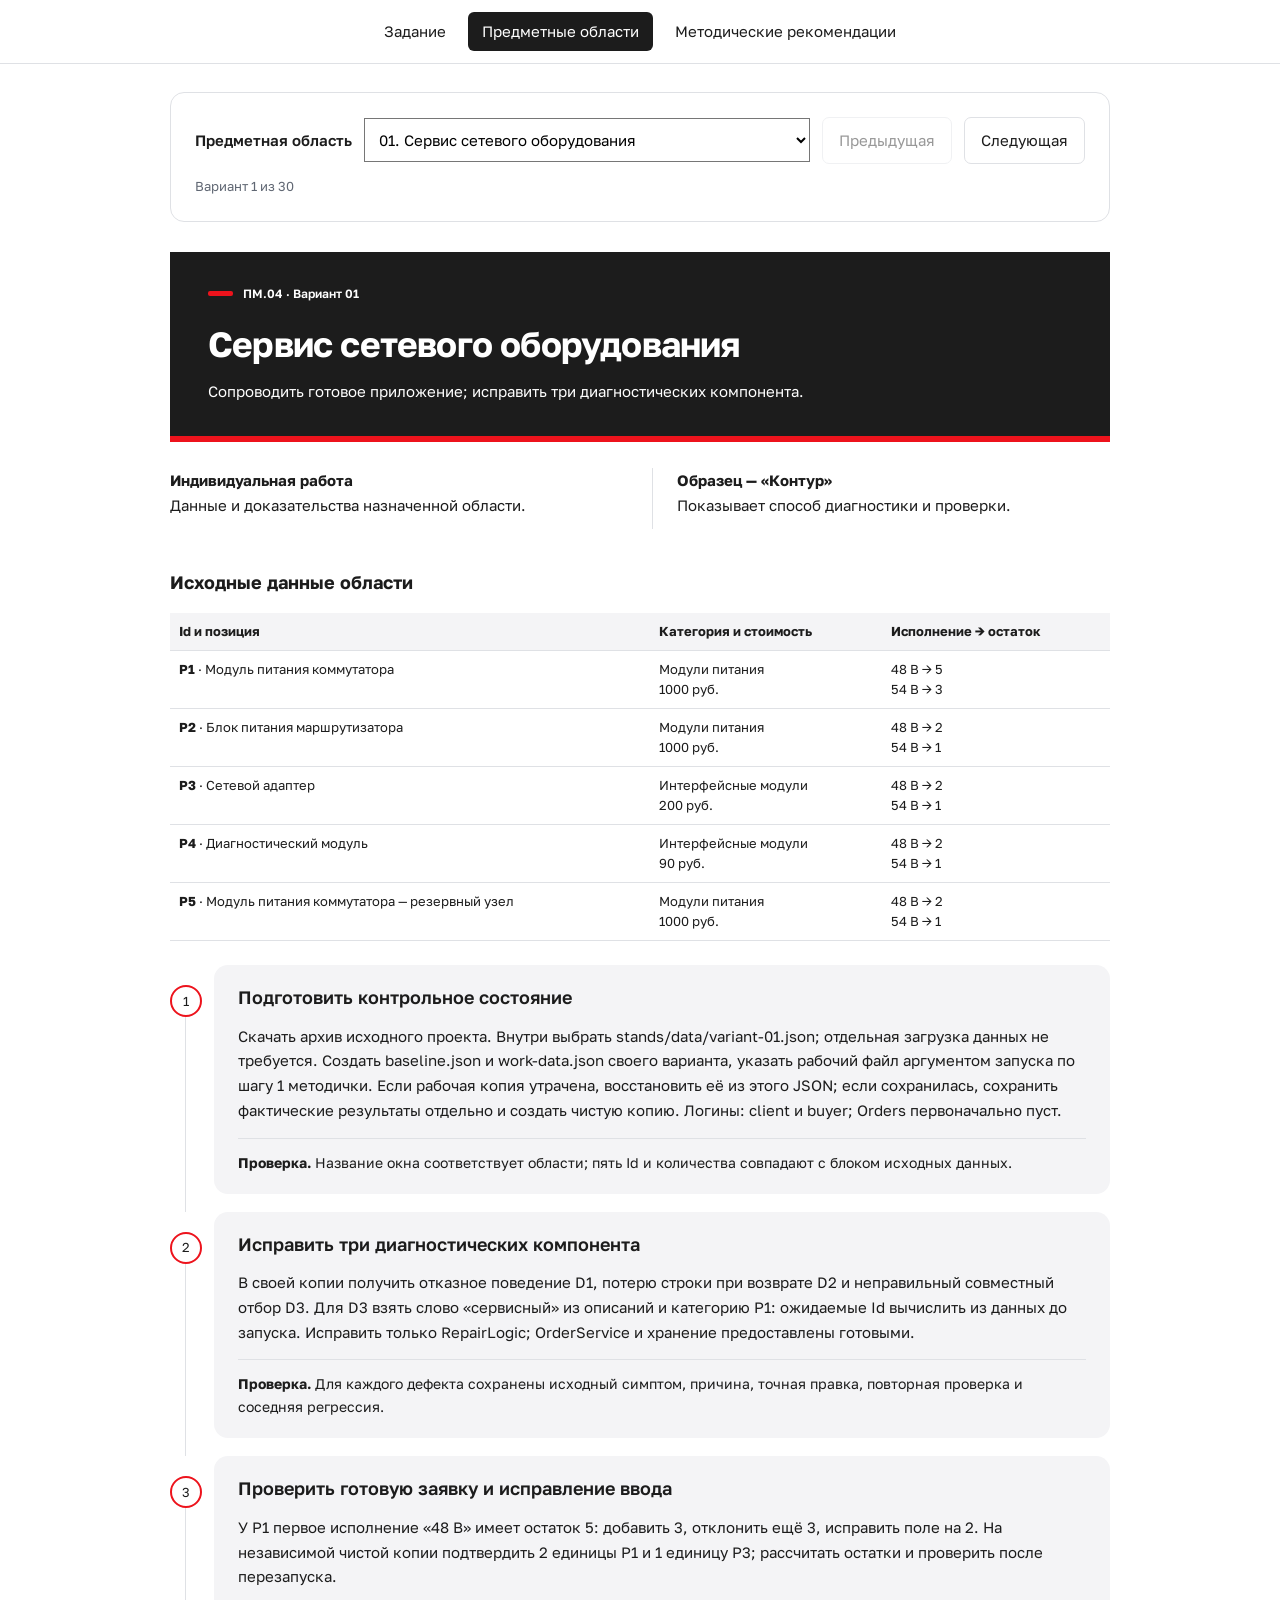
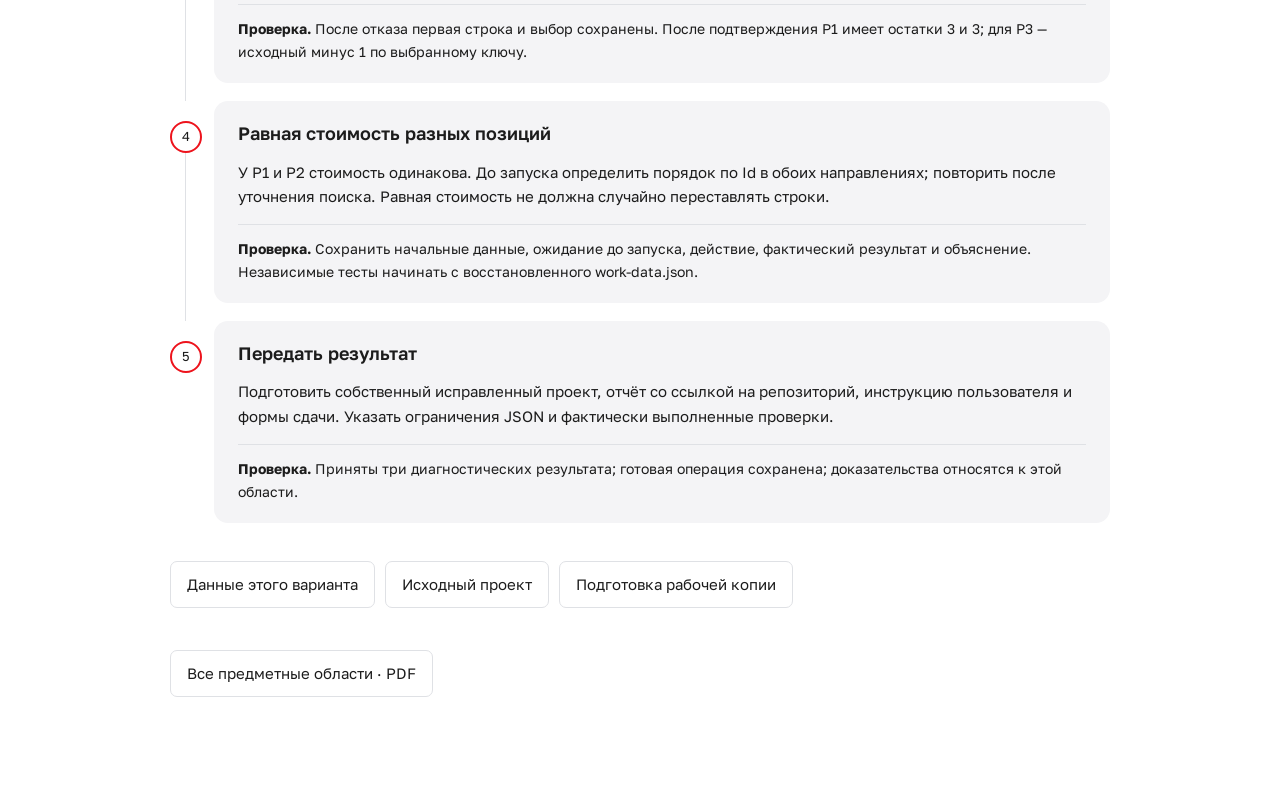
==== commit 45b7efd3: "Включить данные всех вариантов в архив исходного стенда" ====
--- a/site/areas.html
+++ b/site/areas.html
@@ -1,4 +1,4 @@
-<!doctype html><html lang="ru"><head><meta charset="utf-8"><meta name="viewport" content="width=device-width,initial-scale=1"><title>Предметные области — УП ПМ.04</title><link rel="icon" href="assets/favicon.svg"><link rel="stylesheet" href="assets/style.css"></head><body><a class="skip" href="#main">К содержанию</a><nav aria-label="Разделы практики"><a href="index.html">Задание</a><a href="areas.html" aria-current="page">Предметные области</a><a href="lessons.html">Методические рекомендации</a></nav><main id="main"><div class="chooser"><label for="variant">Предметная область</label><select id="variant"><option value="1">01. Сервис сетевого оборудования</option><option value="2">02. Обслуживание пожарной сигнализации</option><option value="3">03. Сервис систем контроля доступа</option><option value="4">04. Обслуживание климатических установок</option><option value="5">05. Сервис видеонаблюдения</option><option value="6">06. Ремонт лабораторных приборов</option><option value="7">07. Обслуживание печатной техники</option><option value="8">08. Сервис источников бесперебойного питания</option><option value="9">09. Сервис складских терминалов</option><option value="10">10. Обслуживание насосных станций</option><option value="11">11. Ремонт станков с ЧПУ</option><option value="12">12. Сервис систем освещения</option><option value="13">13. Обслуживание торговых весов</option><option value="14">14. Сервис проекционного оборудования</option><option value="15">15. Обслуживание компрессорных установок</option><option value="16">16. Ремонт робототехнических комплексов</option><option value="17">17. Сервис телекоммуникационных стоек</option><option value="18">18. Обслуживание холодильного оборудования</option><option value="19">19. Ремонт измерителей качества воды</option><option value="20">20. Сервис оборудования конференц-залов</option><option value="21">21. Обслуживание солнечных электростанций</option><option value="22">22. Ремонт систем полива</option><option value="23">23. Сервис медицинских тренажёров</option><option value="24">24. Обслуживание зарядных станций</option><option value="25">25. Ремонт упаковочного оборудования</option><option value="26">26. Сервис мультимедийных киосков</option><option value="27">27. Обслуживание лифтовых учебных стендов</option><option value="28">28. Ремонт метеостанций</option><option value="29">29. Сервис аддитивного оборудования</option><option value="30">30. Обслуживание систем диспетчеризации</option></select><button id="prev" type="button">Предыдущая</button><button id="next" type="button">Следующая</button><p id="position" aria-live="polite"></p></div><article class="area" id="variant-1" data-variant="1"><header class="chapter"><p class="kicker">ПМ.04 · Вариант 01</p><h1>Сервис сетевого оборудования</h1><p>Сопроводить готовое приложение; исправить три диагностических компонента.</p></header><div class="identity"><p><strong>Индивидуальная работа</strong>Данные и доказательства назначенной области.</p><p><strong>Образец — «Контур»</strong>Показывает способ диагностики и проверки.</p></div><section class="data"><h2>Исходные данные области</h2><table><thead><tr><th>Id и позиция</th><th>Категория и стоимость</th><th>Исполнение → остаток</th></tr></thead><tbody><tr><td><strong>P1</strong> · Модуль питания коммутатора</td><td>Модули питания<br>1000 руб.</td><td>48 В → 5<br>54 В → 3</td></tr><tr><td><strong>P2</strong> · Блок питания маршрутизатора</td><td>Модули питания<br>1000 руб.</td><td>48 В → 2<br>54 В → 1</td></tr><tr><td><strong>P3</strong> · Сетевой адаптер</td><td>Интерфейсные модули<br>200 руб.</td><td>48 В → 2<br>54 В → 1</td></tr><tr><td><strong>P4</strong> · Диагностический модуль</td><td>Интерфейсные модули<br>90 руб.</td><td>48 В → 2<br>54 В → 1</td></tr><tr><td><strong>P5</strong> · Модуль питания коммутатора — резервный узел</td><td>Модули питания<br>1000 руб.</td><td>48 В → 2<br>54 В → 1</td></tr></tbody></table></section><ol class="route"><li class="step"><span class="number">1</span><section class="card"><h3>Подготовить контрольное состояние</h3><p>Скачать исходный проект и variant-01.json. Создать baseline.json и work-data.json своего варианта, указать рабочий файл аргументом запуска по шагу 1 методички. Если рабочая копия утрачена, восстановить её из этого JSON; если сохранилась, сохранить фактические результаты отдельно и создать чистую копию. Логины: client и buyer; Orders первоначально пуст.</p><p class="result"><strong>Проверка.</strong> Название окна соответствует области; пять Id и количества совпадают с блоком исходных данных.</p></section></li><li class="step"><span class="number">2</span><section class="card"><h3>Исправить три диагностических компонента</h3><p>В своей копии получить отказное поведение D1, потерю строки при возврате D2 и неправильный совместный отбор D3. Для D3 взять слово «сервисный» из описаний и категорию P1: ожидаемые Id вычислить из данных до запуска. Исправить только RepairLogic; OrderService и хранение предоставлены готовыми.</p><p class="result"><strong>Проверка.</strong> Для каждого дефекта сохранены исходный симптом, причина, точная правка, повторная проверка и соседняя регрессия.</p></section></li><li class="step"><span class="number">3</span><section class="card"><h3>Проверить готовую заявку и исправление ввода</h3><p>У P1 первое исполнение «48 В» имеет остаток 5: добавить 3, отклонить ещё 3, исправить поле на 2. На независимой чистой копии подтвердить 2 единицы P1 и 1 единицу P3; рассчитать остатки и проверить после перезапуска.</p><p class="result"><strong>Проверка.</strong> После отказа первая строка и выбор сохранены. После подтверждения P1 имеет остатки 3 и 3; для P3 — исходный минус 1 по выбранному ключу.</p></section></li><li class="step"><span class="number">4</span><section class="card"><h3>Равная стоимость разных позиций</h3><p>У P1 и P2 стоимость одинакова. До запуска определить порядок по Id в обоих направлениях; повторить после уточнения поиска. Равная стоимость не должна случайно переставлять строки.</p><p class="result"><strong>Проверка.</strong> Сохранить начальные данные, ожидание до запуска, действие, фактический результат и объяснение. Независимые тесты начинать с восстановленного work-data.json.</p></section></li><li class="step"><span class="number">5</span><section class="card"><h3>Передать результат</h3><p>Подготовить собственный исправленный проект, отчёт со ссылкой на репозиторий, инструкцию пользователя и формы сдачи. Указать ограничения JSON и фактически выполненные проверки.</p><p class="result"><strong>Проверка.</strong> Приняты три диагностических результата; готовая операция сохранена; доказательства относятся к этой области.</p></section></li></ol><div class="actions"><a class="button" href="downloads/variant-01.json">Данные этого варианта</a><a class="button" href="downloads/Shop-source.zip">Исходный проект</a><a class="button" href="lessons.html#step-1">Подготовка рабочей копии</a></div></article><article class="area" id="variant-2" data-variant="2"><header class="chapter"><p class="kicker">ПМ.04 · Вариант 02</p><h1>Обслуживание пожарной сигнализации</h1><p>Сопроводить готовое приложение; исправить три диагностических компонента.</p></header><div class="identity"><p><strong>Индивидуальная работа</strong>Данные и доказательства назначенной области.</p><p><strong>Образец — «Контур»</strong>Показывает способ диагностики и проверки.</p></div><section class="data"><h2>Исходные данные области</h2><table><thead><tr><th>Id и позиция</th><th>Категория и стоимость</th><th>Исполнение → остаток</th></tr></thead><tbody><tr><td><strong>P1</strong> · Дымовой извещатель</td><td>Датчики<br>1000 руб.</td><td>12 В → 5<br>24 В → 3</td></tr><tr><td><strong>P2</strong> · Тепловой извещатель сигнальный</td><td>Датчики<br>1000 руб.</td><td>12 В → 2<br>24 В → 1</td></tr><tr><td><strong>P3</strong> · Модуль оповещения</td><td>Модули связи<br>200 руб.</td><td>12 В → 2<br>24 В → 1</td></tr><tr><td><strong>P4</strong> · Интерфейсный модуль</td><td>Модули связи<br>90 руб.</td><td>12 В → 2<br>24 В → 1</td></tr><tr><td><strong>P5</strong> · Дымовой извещатель — резервный узел</td><td>Датчики<br>1000 руб.</td><td>12 В → 2<br>24 В → 1</td></tr></tbody></table></section><ol class="route"><li class="step"><span class="number">1</span><section class="card"><h3>Подготовить контрольное состояние</h3><p>Скачать исходный проект и variant-02.json. Создать baseline.json и work-data.json своего варианта, указать рабочий файл аргументом запуска по шагу 1 методички. Если рабочая копия утрачена, восстановить её из этого JSON; если сохранилась, сохранить фактические результаты отдельно и создать чистую копию. Логины: client и buyer; Orders первоначально пуст.</p><p class="result"><strong>Проверка.</strong> Название окна соответствует области; пять Id и количества совпадают с блоком исходных данных.</p></section></li><li class="step"><span class="number">2</span><section class="card"><h3>Исправить три диагностических компонента</h3><p>В своей копии получить отказное поведение D1, потерю строки при возврате D2 и неправильный совместный отбор D3. Для D3 взять слово «сервисный» из описаний и категорию P1: ожидаемые Id вычислить из данных до запуска. Исправить только RepairLogic; OrderService и хранение предоставлены готовыми.</p><p class="result"><strong>Проверка.</strong> Для каждого дефекта сохранены исходный симптом, причина, точная правка, повторная проверка и соседняя регрессия.</p></section></li><li class="step"><span class="number">3</span><section class="card"><h3>Проверить готовую заявку и исправление ввода</h3><p>У P1 первое исполнение «12 В» имеет остаток 5: добавить 3, отклонить ещё 3, исправить поле на 2. На независимой чистой копии подтвердить 2 единицы P1 и 1 единицу P3; рассчитать остатки и проверить после перезапуска.</p><p class="result"><strong>Проверка.</strong> После отказа первая строка и выбор сохранены. После подтверждения P1 имеет остатки 3 и 3; для P3 — исходный минус 1 по выбранному ключу.</p></section></li><li class="step"><span class="number">4</span><section class="card"><h3>Поиск по сигнальному признаку</h3><p>Найти «сигнальный», затем «сумерках»: первое слово имеется в имени P2 и описании P5, второе — только в описании P5. Повторить с категорией P1; записать ожидаемые Id до запуска.</p><p class="result"><strong>Проверка.</strong> Сохранить начальные данные, ожидание до запуска, действие, фактический результат и объяснение. Независимые тесты начинать с восстановленного work-data.json.</p></section></li><li class="step"><span class="number">5</span><section class="card"><h3>Передать результат</h3><p>Подготовить собственный исправленный проект, отчёт со ссылкой на репозиторий, инструкцию пользователя и формы сдачи. Указать ограничения JSON и фактически выполненные проверки.</p><p class="result"><strong>Проверка.</strong> Приняты три диагностических результата; готовая операция сохранена; доказательства относятся к этой области.</p></section></li></ol><div class="actions"><a class="button" href="downloads/variant-02.json">Данные этого варианта</a><a class="button" href="downloads/Shop-source.zip">Исходный проект</a><a class="button" href="lessons.html#step-1">Подготовка рабочей копии</a></div></article><article class="area" id="variant-3" data-variant="3"><header class="chapter"><p class="kicker">ПМ.04 · Вариант 03</p><h1>Сервис систем контроля доступа</h1><p>Сопроводить готовое приложение; исправить три диагностических компонента.</p></header><div class="identity"><p><strong>Индивидуальная работа</strong>Данные и доказательства назначенной области.</p><p><strong>Образец — «Контур»</strong>Показывает способ диагностики и проверки.</p></div><section class="data"><h2>Исходные данные области</h2><table><thead><tr><th>Id и позиция</th><th>Категория и стоимость</th><th>Исполнение → остаток</th></tr></thead><tbody><tr><td><strong>P1</strong> · Контроллер двери</td><td>Контроллеры<br>1000 руб.</td><td>Wiegand → 5<br>OSDP → 3</td></tr><tr><td><strong>P2</strong> · Контроллер турникета</td><td>Контроллеры<br>1000 руб.</td><td>Wiegand → 2<br>OSDP → 1</td></tr><tr><td><strong>P3</strong> · Считыватель карт</td><td>Считыватели<br>200 руб.</td><td>Wiegand → 2<br>OSDP → 1</td></tr><tr><td><strong>P4</strong> · Считыватель меток</td><td>Считыватели<br>90 руб.</td><td>Wiegand → 2<br>OSDP → 1</td></tr><tr><td><strong>P5</strong> · Контроллер двери — резервный узел</td><td>Контроллеры<br>1000 руб.</td><td>Wiegand → 2<br>OSDP → 1</td></tr></tbody></table></section><ol class="route"><li class="step"><span class="number">1</span><section class="card"><h3>Подготовить контрольное состояние</h3><p>Скачать исходный проект и variant-03.json. Создать baseline.json и work-data.json своего варианта, указать рабочий файл аргументом запуска по шагу 1 методички. Если рабочая копия утрачена, восстановить её из этого JSON; если сохранилась, сохранить фактические результаты отдельно и создать чистую копию. Логины: client и buyer; Orders первоначально пуст.</p><p class="result"><strong>Проверка.</strong> Название окна соответствует области; пять Id и количества совпадают с блоком исходных данных.</p></section></li><li class="step"><span class="number">2</span><section class="card"><h3>Исправить три диагностических компонента</h3><p>В своей копии получить отказное поведение D1, потерю строки при возврате D2 и неправильный совместный отбор D3. Для D3 взять слово «сервисный» из описаний и категорию P1: ожидаемые Id вычислить из данных до запуска. Исправить только RepairLogic; OrderService и хранение предоставлены готовыми.</p><p class="result"><strong>Проверка.</strong> Для каждого дефекта сохранены исходный симптом, причина, точная правка, повторная проверка и соседняя регрессия.</p></section></li><li class="step"><span class="number">3</span><section class="card"><h3>Проверить готовую заявку и исправление ввода</h3><p>У P1 первое исполнение «Wiegand» имеет остаток 5: добавить 3, отклонить ещё 3, исправить поле на 2. На независимой чистой копии подтвердить 2 единицы P1 и 1 единицу P3; рассчитать остатки и проверить после перезапуска.</p><p class="result"><strong>Проверка.</strong> После отказа первая строка и выбор сохранены. После подтверждения P1 имеет остатки 3 и 3; для P3 — исходный минус 1 по выбранному ключу.</p></section></li><li class="step"><span class="number">4</span><section class="card"><h3>Название категории в описании</h3><p>Описание P3 содержит название первой категории, но P3 относится ко второй. Выполнить этот запрос с каждой категорией: текстовое совпадение не меняет классификацию.</p><p class="result"><strong>Проверка.</strong> Сохранить начальные данные, ожидание до запуска, действие, фактический результат и объяснение. Независимые тесты начинать с восстановленного work-data.json.</p></section></li><li class="step"><span class="number">5</span><section class="card"><h3>Передать результат</h3><p>Подготовить собственный исправленный проект, отчёт со ссылкой на репозиторий, инструкцию пользователя и формы сдачи. Указать ограничения JSON и фактически выполненные проверки.</p><p class="result"><strong>Проверка.</strong> Приняты три диагностических результата; готовая операция сохранена; доказательства относятся к этой области.</p></section></li></ol><div class="actions"><a class="button" href="downloads/variant-03.json">Данные этого варианта</a><a class="button" href="downloads/Shop-source.zip">Исходный проект</a><a class="button" href="lessons.html#step-1">Подготовка рабочей копии</a></div></article><article class="area" id="variant-4" data-variant="4"><header class="chapter"><p class="kicker">ПМ.04 · Вариант 04</p><h1>Обслуживание климатических установок</h1><p>Сопроводить готовое приложение; исправить три диагностических компонента.</p></header><div class="identity"><p><strong>Индивидуальная работа</strong>Данные и доказательства назначенной области.</p><p><strong>Образец — «Контур»</strong>Показывает способ диагностики и проверки.</p></div><section class="data"><h2>Исходные данные области</h2><table><thead><tr><th>Id и позиция</th><th>Категория и стоимость</th><th>Исполнение → остаток</th></tr></thead><tbody><tr><td><strong>P1</strong> · Фильтр приточной установки</td><td>Фильтры<br>1000 руб.</td><td>F7 → 5<br>F9 → 3</td></tr><tr><td><strong>P2</strong> · Фильтр вытяжной установки</td><td>Фильтры<br>1000 руб.</td><td>F7 → 2<br>F9 → 1</td></tr><tr><td><strong>P3</strong> · Датчик температуры</td><td>Датчики<br>200 руб.</td><td>F7 → 2<br>F9 → 1</td></tr><tr><td><strong>P4</strong> · Датчик давления</td><td>Датчики<br>90 руб.</td><td>F7 → 2<br>F9 → 1</td></tr><tr><td><strong>P5</strong> · Фильтр приточной установки — резервный узел</td><td>Фильтры<br>1000 руб.</td><td>F7 → 0<br>F9 → 0</td></tr></tbody></table></section><ol class="route"><li class="step"><span class="number">1</span><section class="card"><h3>Подготовить контрольное состояние</h3><p>Скачать исходный проект и variant-04.json. Создать baseline.json и work-data.json своего варианта, указать рабочий файл аргументом запуска по шагу 1 методички. Если рабочая копия утрачена, восстановить её из этого JSON; если сохранилась, сохранить фактические результаты отдельно и создать чистую копию. Логины: client и buyer; Orders первоначально пуст.</p><p class="result"><strong>Проверка.</strong> Название окна соответствует области; пять Id и количества совпадают с блоком исходных данных.</p></section></li><li class="step"><span class="number">2</span><section class="card"><h3>Исправить три диагностических компонента</h3><p>В своей копии получить отказное поведение D1, потерю строки при возврате D2 и неправильный совместный отбор D3. Для D3 взять слово «сервисный» из описаний и категорию P1: ожидаемые Id вычислить из данных до запуска. Исправить только RepairLogic; OrderService и хранение предоставлены готовыми.</p><p class="result"><strong>Проверка.</strong> Для каждого дефекта сохранены исходный симптом, причина, точная правка, повторная проверка и соседняя регрессия.</p></section></li><li class="step"><span class="number">3</span><section class="card"><h3>Проверить готовую заявку и исправление ввода</h3><p>У P1 первое исполнение «F7» имеет остаток 5: добавить 3, отклонить ещё 3, исправить поле на 2. На независимой чистой копии подтвердить 2 единицы P1 и 1 единицу P3; рассчитать остатки и проверить после перезапуска.</p><p class="result"><strong>Проверка.</strong> После отказа первая строка и выбор сохранены. После подтверждения P1 имеет остатки 3 и 3; для P3 — исходный минус 1 по выбранному ключу.</p></section></li><li class="step"><span class="number">4</span><section class="card"><h3>Все исполнения недоступны</h3><p>У P5 оба исполнения имеют нулевой остаток. Открыть карточку: выбор исполнений пуст, добавление отклоняется. Затем добавить доступный P1. Это проверка готовой операции, без её переписывания.</p><p class="result"><strong>Проверка.</strong> Сохранить начальные данные, ожидание до запуска, действие, фактический результат и объяснение. Независимые тесты начинать с восстановленного work-data.json.</p></section></li><li class="step"><span class="number">5</span><section class="card"><h3>Передать результат</h3><p>Подготовить собственный исправленный проект, отчёт со ссылкой на репозиторий, инструкцию пользователя и формы сдачи. Указать ограничения JSON и фактически выполненные проверки.</p><p class="result"><strong>Проверка.</strong> Приняты три диагностических результата; готовая операция сохранена; доказательства относятся к этой области.</p></section></li></ol><div class="actions"><a class="button" href="downloads/variant-04.json">Данные этого варианта</a><a class="button" href="downloads/Shop-source.zip">Исходный проект</a><a class="button" href="lessons.html#step-1">Подготовка рабочей копии</a></div></article><article class="area" id="variant-5" data-variant="5"><header class="chapter"><p class="kicker">ПМ.04 · Вариант 05</p><h1>Сервис видеонаблюдения</h1><p>Сопроводить готовое приложение; исправить три диагностических компонента.</p></header><div class="identity"><p><strong>Индивидуальная работа</strong>Данные и доказательства назначенной области.</p><p><strong>Образец — «Контур»</strong>Показывает способ диагностики и проверки.</p></div><section class="data"><h2>Исходные данные области</h2><table><thead><tr><th>Id и позиция</th><th>Категория и стоимость</th><th>Исполнение → остаток</th></tr></thead><tbody><tr><td><strong>P1</strong> · Камера наружная</td><td>Камеры<br>1000 руб.</td><td>2 Мп → 5<br>4 Мп → 3</td></tr><tr><td><strong>P2</strong> · Камера внутренняя</td><td>Камеры<br>1000 руб.</td><td>2 Мп → 2<br>4 Мп → 1</td></tr><tr><td><strong>P3</strong> · Модуль записи</td><td>Накопители<br>200 руб.</td><td>2 Мп → 2<br>4 Мп → 1</td></tr><tr><td><strong>P4</strong> · Накопитель архива</td><td>Накопители<br>90 руб.</td><td>2 Мп → 2<br>4 Мп → 1</td></tr><tr><td><strong>P5</strong> · Камера наружная — резервный узел</td><td>Камеры<br>1000 руб.</td><td>2 Мп → 2<br>4 Мп → 1</td></tr></tbody></table></section><ol class="route"><li class="step"><span class="number">1</span><section class="card"><h3>Подготовить контрольное состояние</h3><p>Скачать исходный проект и variant-05.json. Создать baseline.json и work-data.json своего варианта, указать рабочий файл аргументом запуска по шагу 1 методички. Если рабочая копия утрачена, восстановить её из этого JSON; если сохранилась, сохранить фактические результаты отдельно и создать чистую копию. Логины: client и buyer; Orders первоначально пуст.</p><p class="result"><strong>Проверка.</strong> Название окна соответствует области; пять Id и количества совпадают с блоком исходных данных.</p></section></li><li class="step"><span class="number">2</span><section class="card"><h3>Исправить три диагностических компонента</h3><p>В своей копии получить отказное поведение D1, потерю строки при возврате D2 и неправильный совместный отбор D3. Для D3 взять слово «сервисный» из описаний и категорию P1: ожидаемые Id вычислить из данных до запуска. Исправить только RepairLogic; OrderService и хранение предоставлены готовыми.</p><p class="result"><strong>Проверка.</strong> Для каждого дефекта сохранены исходный симптом, причина, точная правка, повторная проверка и соседняя регрессия.</p></section></li><li class="step"><span class="number">3</span><section class="card"><h3>Проверить готовую заявку и исправление ввода</h3><p>У P1 первое исполнение «2 Мп» имеет остаток 5: добавить 3, отклонить ещё 3, исправить поле на 2. На независимой чистой копии подтвердить 2 единицы P1 и 1 единицу P3; рассчитать остатки и проверить после перезапуска.</p><p class="result"><strong>Проверка.</strong> После отказа первая строка и выбор сохранены. После подтверждения P1 имеет остатки 3 и 3; для P3 — исходный минус 1 по выбранному ключу.</p></section></li><li class="step"><span class="number">4</span><section class="card"><h3>Одинаковое исполнение разных позиций</h3><p>Добавить по одной единице первого исполнения P1 и P3. Совпадение строки исполнения не объединяет ресурсы: вычислить оба остатка по Id и проверить после подтверждения.</p><p class="result"><strong>Проверка.</strong> Сохранить начальные данные, ожидание до запуска, действие, фактический результат и объяснение. Независимые тесты начинать с восстановленного work-data.json.</p></section></li><li class="step"><span class="number">5</span><section class="card"><h3>Передать результат</h3><p>Подготовить собственный исправленный проект, отчёт со ссылкой на репозиторий, инструкцию пользователя и формы сдачи. Указать ограничения JSON и фактически выполненные проверки.</p><p class="result"><strong>Проверка.</strong> Приняты три диагностических результата; готовая операция сохранена; доказательства относятся к этой области.</p></section></li></ol><div class="actions"><a class="button" href="downloads/variant-05.json">Данные этого варианта</a><a class="button" href="downloads/Shop-source.zip">Исходный проект</a><a class="button" href="lessons.html#step-1">Подготовка рабочей копии</a></div></article><article class="area" id="variant-6" data-variant="6"><header class="chapter"><p class="kicker">ПМ.04 · Вариант 06</p><h1>Ремонт лабораторных приборов</h1><p>Сопроводить готовое приложение; исправить три диагностических компонента.</p></header><div class="identity"><p><strong>Индивидуальная работа</strong>Данные и доказательства назначенной области.</p><p><strong>Образец — «Контур»</strong>Показывает способ диагностики и проверки.</p></div><section class="data"><h2>Исходные данные области</h2><table><thead><tr><th>Id и позиция</th><th>Категория и стоимость</th><th>Исполнение → остаток</th></tr></thead><tbody><tr><td><strong>P1</strong> · Блок измерения напряжения</td><td>Измерительные блоки<br>1000 руб.</td><td>Канал A → 5<br>Канал B → 3</td></tr><tr><td><strong>P2</strong> · Блок измерения тока</td><td>Измерительные блоки<br>1000 руб.</td><td>Канал A → 2<br>Канал B → 1</td></tr><tr><td><strong>P3</strong> · Пробник осциллографа</td><td>Пробники<br>200 руб.</td><td>Канал A → 2<br>Канал B → 1</td></tr><tr><td><strong>P4</strong> · Термопробник</td><td>Пробники<br>90 руб.</td><td>Канал A → 2<br>Канал B → 1</td></tr><tr><td><strong>P5</strong> · Блок измерения напряжения — резервный узел</td><td>Измерительные блоки<br>1000 руб.</td><td>Канал A → 1<br>Канал B → 0</td></tr></tbody></table></section><ol class="route"><li class="step"><span class="number">1</span><section class="card"><h3>Подготовить контрольное состояние</h3><p>Скачать исходный проект и variant-06.json. Создать baseline.json и work-data.json своего варианта, указать рабочий файл аргументом запуска по шагу 1 методички. Если рабочая копия утрачена, восстановить её из этого JSON; если сохранилась, сохранить фактические результаты отдельно и создать чистую копию. Логины: client и buyer; Orders первоначально пуст.</p><p class="result"><strong>Проверка.</strong> Название окна соответствует области; пять Id и количества совпадают с блоком исходных данных.</p></section></li><li class="step"><span class="number">2</span><section class="card"><h3>Исправить три диагностических компонента</h3><p>В своей копии получить отказное поведение D1, потерю строки при возврате D2 и неправильный совместный отбор D3. Для D3 взять слово «сервисный» из описаний и категорию P1: ожидаемые Id вычислить из данных до запуска. Исправить только RepairLogic; OrderService и хранение предоставлены готовыми.</p><p class="result"><strong>Проверка.</strong> Для каждого дефекта сохранены исходный симптом, причина, точная правка, повторная проверка и соседняя регрессия.</p></section></li><li class="step"><span class="number">3</span><section class="card"><h3>Проверить готовую заявку и исправление ввода</h3><p>У P1 первое исполнение «Канал A» имеет остаток 5: добавить 3, отклонить ещё 3, исправить поле на 2. На независимой чистой копии подтвердить 2 единицы P1 и 1 единицу P3; рассчитать остатки и проверить после перезапуска.</p><p class="result"><strong>Проверка.</strong> После отказа первая строка и выбор сохранены. После подтверждения P1 имеет остатки 3 и 3; для P3 — исходный минус 1 по выбранному ключу.</p></section></li><li class="step"><span class="number">4</span><section class="card"><h3>Последняя единица резервного узла</h3><p>У P5 доступна одна единица. Добавить её, нажать отмену и ответить «Нет»: заявка сохраняется. Подтвердить и перезапустить: это исполнение больше не предлагается.</p><p class="result"><strong>Проверка.</strong> Сохранить начальные данные, ожидание до запуска, действие, фактический результат и объяснение. Независимые тесты начинать с восстановленного work-data.json.</p></section></li><li class="step"><span class="number">5</span><section class="card"><h3>Передать результат</h3><p>Подготовить собственный исправленный проект, отчёт со ссылкой на репозиторий, инструкцию пользователя и формы сдачи. Указать ограничения JSON и фактически выполненные проверки.</p><p class="result"><strong>Проверка.</strong> Приняты три диагностических результата; готовая операция сохранена; доказательства относятся к этой области.</p></section></li></ol><div class="actions"><a class="button" href="downloads/variant-06.json">Данные этого варианта</a><a class="button" href="downloads/Shop-source.zip">Исходный проект</a><a class="button" href="lessons.html#step-1">Подготовка рабочей копии</a></div></article><article class="area" id="variant-7" data-variant="7"><header class="chapter"><p class="kicker">ПМ.04 · Вариант 07</p><h1>Обслуживание печатной техники</h1><p>Сопроводить готовое приложение; исправить три диагностических компонента.</p></header><div class="identity"><p><strong>Индивидуальная работа</strong>Данные и доказательства назначенной области.</p><p><strong>Образец — «Контур»</strong>Показывает способ диагностики и проверки.</p></div><section class="data"><h2>Исходные данные области</h2><table><thead><tr><th>Id и позиция</th><th>Категория и стоимость</th><th>Исполнение → остаток</th></tr></thead><tbody><tr><td><strong>P1</strong> · Печатающий модуль</td><td>Узлы печати<br>1000 руб.</td><td>Модель A → 5<br>Модель B → 3</td></tr><tr><td><strong>P2</strong> · Узел закрепления</td><td>Узлы печати<br>1000 руб.</td><td>Модель A → 2<br>Модель B → 1</td></tr><tr><td><strong>P3</strong> · Ролик подачи</td><td>Узлы подачи<br>200 руб.</td><td>Модель A → 2<br>Модель B → 1</td></tr><tr><td><strong>P4</strong> · Узел захвата</td><td>Узлы подачи<br>90 руб.</td><td>Модель A → 2<br>Модель B → 1</td></tr><tr><td><strong>P5</strong> · Печатающий модуль — резервный узел</td><td>Узлы печати<br>1000 руб.</td><td>Модель A → 2<br>Модель B → 1</td></tr></tbody></table></section><ol class="route"><li class="step"><span class="number">1</span><section class="card"><h3>Подготовить контрольное состояние</h3><p>Скачать исходный проект и variant-07.json. Создать baseline.json и work-data.json своего варианта, указать рабочий файл аргументом запуска по шагу 1 методички. Если рабочая копия утрачена, восстановить её из этого JSON; если сохранилась, сохранить фактические результаты отдельно и создать чистую копию. Логины: client и buyer; Orders первоначально пуст.</p><p class="result"><strong>Проверка.</strong> Название окна соответствует области; пять Id и количества совпадают с блоком исходных данных.</p></section></li><li class="step"><span class="number">2</span><section class="card"><h3>Исправить три диагностических компонента</h3><p>В своей копии получить отказное поведение D1, потерю строки при возврате D2 и неправильный совместный отбор D3. Для D3 взять слово «сервисный» из описаний и категорию P1: ожидаемые Id вычислить из данных до запуска. Исправить только RepairLogic; OrderService и хранение предоставлены готовыми.</p><p class="result"><strong>Проверка.</strong> Для каждого дефекта сохранены исходный симптом, причина, точная правка, повторная проверка и соседняя регрессия.</p></section></li><li class="step"><span class="number">3</span><section class="card"><h3>Проверить готовую заявку и исправление ввода</h3><p>У P1 первое исполнение «Модель A» имеет остаток 5: добавить 3, отклонить ещё 3, исправить поле на 2. На независимой чистой копии подтвердить 2 единицы P1 и 1 единицу P3; рассчитать остатки и проверить после перезапуска.</p><p class="result"><strong>Проверка.</strong> После отказа первая строка и выбор сохранены. После подтверждения P1 имеет остатки 3 и 3; для P3 — исходный минус 1 по выбранному ключу.</p></section></li><li class="step"><span class="number">4</span><section class="card"><h3>Пробелы и регистр запроса</h3><p>Сравнить «сервисный», « СЕРВИСНЫЙ » и «сервисного». Первые два запроса эквивалентны; третий совпадает только при наличии соответствующей подстроки. Выполнить при выбранной категории P1.</p><p class="result"><strong>Проверка.</strong> Сохранить начальные данные, ожидание до запуска, действие, фактический результат и объяснение. Независимые тесты начинать с восстановленного work-data.json.</p></section></li><li class="step"><span class="number">5</span><section class="card"><h3>Передать результат</h3><p>Подготовить собственный исправленный проект, отчёт со ссылкой на репозиторий, инструкцию пользователя и формы сдачи. Указать ограничения JSON и фактически выполненные проверки.</p><p class="result"><strong>Проверка.</strong> Приняты три диагностических результата; готовая операция сохранена; доказательства относятся к этой области.</p></section></li></ol><div class="actions"><a class="button" href="downloads/variant-07.json">Данные этого варианта</a><a class="button" href="downloads/Shop-source.zip">Исходный проект</a><a class="button" href="lessons.html#step-1">Подготовка рабочей копии</a></div></article><article class="area" id="variant-8" data-variant="8"><header class="chapter"><p class="kicker">ПМ.04 · Вариант 08</p><h1>Сервис источников бесперебойного питания</h1><p>Сопроводить готовое приложение; исправить три диагностических компонента.</p></header><div class="identity"><p><strong>Индивидуальная работа</strong>Данные и доказательства назначенной области.</p><p><strong>Образец — «Контур»</strong>Показывает способ диагностики и проверки.</p></div><section class="data"><h2>Исходные данные области</h2><table><thead><tr><th>Id и позиция</th><th>Категория и стоимость</th><th>Исполнение → остаток</th></tr></thead><tbody><tr><td><strong>P1</strong> · Аккумуляторный модуль</td><td>Аккумуляторы<br>1000 руб.</td><td>12 В → 5<br>24 В → 3</td></tr><tr><td><strong>P2</strong> · Батарейная кассета</td><td>Аккумуляторы<br>1000 руб.</td><td>12 В → 2<br>24 В → 1</td></tr><tr><td><strong>P3</strong> · Контроллер заряда</td><td>Контроллеры<br>200 руб.</td><td>12 В → 2<br>24 В → 1</td></tr><tr><td><strong>P4</strong> · Модуль мониторинга</td><td>Контроллеры<br>90 руб.</td><td>12 В → 2<br>24 В → 1</td></tr><tr><td><strong>P5</strong> · Аккумуляторный модуль — резервный узел</td><td>Аккумуляторы<br>1000 руб.</td><td>12 В → 2<br>24 В → 1</td></tr></tbody></table></section><ol class="route"><li class="step"><span class="number">1</span><section class="card"><h3>Подготовить контрольное состояние</h3><p>Скачать исходный проект и variant-08.json. Создать baseline.json и work-data.json своего варианта, указать рабочий файл аргументом запуска по шагу 1 методички. Если рабочая копия утрачена, восстановить её из этого JSON; если сохранилась, сохранить фактические результаты отдельно и создать чистую копию. Логины: client и buyer; Orders первоначально пуст.</p><p class="result"><strong>Проверка.</strong> Название окна соответствует области; пять Id и количества совпадают с блоком исходных данных.</p></section></li><li class="step"><span class="number">2</span><section class="card"><h3>Исправить три диагностических компонента</h3><p>В своей копии получить отказное поведение D1, потерю строки при возврате D2 и неправильный совместный отбор D3. Для D3 взять слово «сервисный» из описаний и категорию P1: ожидаемые Id вычислить из данных до запуска. Исправить только RepairLogic; OrderService и хранение предоставлены готовыми.</p><p class="result"><strong>Проверка.</strong> Для каждого дефекта сохранены исходный симптом, причина, точная правка, повторная проверка и соседняя регрессия.</p></section></li><li class="step"><span class="number">3</span><section class="card"><h3>Проверить готовую заявку и исправление ввода</h3><p>У P1 первое исполнение «12 В» имеет остаток 5: добавить 3, отклонить ещё 3, исправить поле на 2. На независимой чистой копии подтвердить 2 единицы P1 и 1 единицу P3; рассчитать остатки и проверить после перезапуска.</p><p class="result"><strong>Проверка.</strong> После отказа первая строка и выбор сохранены. После подтверждения P1 имеет остатки 3 и 3; для P3 — исходный минус 1 по выбранному ключу.</p></section></li><li class="step"><span class="number">4</span><section class="card"><h3>Совпадение только в описании</h3><p>Найти «ветрозащитной»: слово имеется только в описании P2. Открыть позицию, добавить одно исполнение и вернуться. Сохранить запрос, категорию, направление стоимости и заявку.</p><p class="result"><strong>Проверка.</strong> Сохранить начальные данные, ожидание до запуска, действие, фактический результат и объяснение. Независимые тесты начинать с восстановленного work-data.json.</p></section></li><li class="step"><span class="number">5</span><section class="card"><h3>Передать результат</h3><p>Подготовить собственный исправленный проект, отчёт со ссылкой на репозиторий, инструкцию пользователя и формы сдачи. Указать ограничения JSON и фактически выполненные проверки.</p><p class="result"><strong>Проверка.</strong> Приняты три диагностических результата; готовая операция сохранена; доказательства относятся к этой области.</p></section></li></ol><div class="actions"><a class="button" href="downloads/variant-08.json">Данные этого варианта</a><a class="button" href="downloads/Shop-source.zip">Исходный проект</a><a class="button" href="lessons.html#step-1">Подготовка рабочей копии</a></div></article><article class="area" id="variant-9" data-variant="9"><header class="chapter"><p class="kicker">ПМ.04 · Вариант 09</p><h1>Сервис складских терминалов</h1><p>Сопроводить готовое приложение; исправить три диагностических компонента.</p></header><div class="identity"><p><strong>Индивидуальная работа</strong>Данные и доказательства назначенной области.</p><p><strong>Образец — «Контур»</strong>Показывает способ диагностики и проверки.</p></div><section class="data"><h2>Исходные данные области</h2><table><thead><tr><th>Id и позиция</th><th>Категория и стоимость</th><th>Исполнение → остаток</th></tr></thead><tbody><tr><td><strong>P1</strong> · Терминал сбора данных</td><td>Терминалы<br>1000 руб.</td><td>Wi-Fi → 5<br>LTE → 3</td></tr><tr><td><strong>P2</strong> · Терминал оператора</td><td>Терминалы<br>100.004 руб.</td><td>Wi-Fi → 2<br>LTE → 1</td></tr><tr><td><strong>P3</strong> · Модуль сканирования</td><td>Аксессуары<br>100.003 руб.</td><td>Wi-Fi → 2<br>LTE → 1</td></tr><tr><td><strong>P4</strong> · Док-станция</td><td>Аксессуары<br>90 руб.</td><td>Wi-Fi → 2<br>LTE → 1</td></tr><tr><td><strong>P5</strong> · Терминал сбора данных — резервный узел</td><td>Терминалы<br>1000 руб.</td><td>Wi-Fi → 2<br>LTE → 1</td></tr></tbody></table></section><ol class="route"><li class="step"><span class="number">1</span><section class="card"><h3>Подготовить контрольное состояние</h3><p>Скачать исходный проект и variant-09.json. Создать baseline.json и work-data.json своего варианта, указать рабочий файл аргументом запуска по шагу 1 методички. Если рабочая копия утрачена, восстановить её из этого JSON; если сохранилась, сохранить фактические результаты отдельно и создать чистую копию. Логины: client и buyer; Orders первоначально пуст.</p><p class="result"><strong>Проверка.</strong> Название окна соответствует области; пять Id и количества совпадают с блоком исходных данных.</p></section></li><li class="step"><span class="number">2</span><section class="card"><h3>Исправить три диагностических компонента</h3><p>В своей копии получить отказное поведение D1, потерю строки при возврате D2 и неправильный совместный отбор D3. Для D3 взять слово «сервисный» из описаний и категорию P1: ожидаемые Id вычислить из данных до запуска. Исправить только RepairLogic; OrderService и хранение предоставлены готовыми.</p><p class="result"><strong>Проверка.</strong> Для каждого дефекта сохранены исходный симптом, причина, точная правка, повторная проверка и соседняя регрессия.</p></section></li><li class="step"><span class="number">3</span><section class="card"><h3>Проверить готовую заявку и исправление ввода</h3><p>У P1 первое исполнение «Wi-Fi» имеет остаток 5: добавить 3, отклонить ещё 3, исправить поле на 2. На независимой чистой копии подтвердить 2 единицы P1 и 1 единицу P3; рассчитать остатки и проверить после перезапуска.</p><p class="result"><strong>Проверка.</strong> После отказа первая строка и выбор сохранены. После подтверждения P1 имеет остатки 3 и 3; для P3 — исходный минус 1 по выбранному ключу.</p></section></li><li class="step"><span class="number">4</span><section class="card"><h3>Округление близких стоимостей</h3><p>У P2 стоимость 100,004, у P3 — 100,003. Вычислить округление до двух знаков до запуска. Получившиеся равные суммы упорядочиваются по Id; направление стоимости не меняет этот второй ключ.</p><p class="result"><strong>Проверка.</strong> Сохранить начальные данные, ожидание до запуска, действие, фактический результат и объяснение. Независимые тесты начинать с восстановленного work-data.json.</p></section></li><li class="step"><span class="number">5</span><section class="card"><h3>Передать результат</h3><p>Подготовить собственный исправленный проект, отчёт со ссылкой на репозиторий, инструкцию пользователя и формы сдачи. Указать ограничения JSON и фактически выполненные проверки.</p><p class="result"><strong>Проверка.</strong> Приняты три диагностических результата; готовая операция сохранена; доказательства относятся к этой области.</p></section></li></ol><div class="actions"><a class="button" href="downloads/variant-09.json">Данные этого варианта</a><a class="button" href="downloads/Shop-source.zip">Исходный проект</a><a class="button" href="lessons.html#step-1">Подготовка рабочей копии</a></div></article><article class="area" id="variant-10" data-variant="10"><header class="chapter"><p class="kicker">ПМ.04 · Вариант 10</p><h1>Обслуживание насосных станций</h1><p>Сопроводить готовое приложение; исправить три диагностических компонента.</p></header><div class="identity"><p><strong>Индивидуальная работа</strong>Данные и доказательства назначенной области.</p><p><strong>Образец — «Контур»</strong>Показывает способ диагностики и проверки.</p></div><section class="data"><h2>Исходные данные области</h2><table><thead><tr><th>Id и позиция</th><th>Категория и стоимость</th><th>Исполнение → остаток</th></tr></thead><tbody><tr><td><strong>P1</strong> · Насосный модуль</td><td>Насосные узлы<br>1000 руб.</td><td>DN25 → 5<br>DN32 → 3</td></tr><tr><td><strong>P2</strong> · Крыльчатка насоса</td><td>Насосные узлы<br>1000 руб.</td><td>DN25 → 2<br>DN32 → 1</td></tr><tr><td><strong>P3</strong> · Датчик уровня</td><td>Автоматика<br>200 руб.</td><td>DN25 → 1<br>DN32 → 0</td></tr><tr><td><strong>P4</strong> · Реле давления</td><td>Автоматика<br>90 руб.</td><td>DN25 → 2<br>DN32 → 1</td></tr><tr><td><strong>P5</strong> · Насосный модуль — резервный узел</td><td>Насосные узлы<br>1000 руб.</td><td>DN25 → 2<br>DN32 → 1</td></tr></tbody></table></section><ol class="route"><li class="step"><span class="number">1</span><section class="card"><h3>Подготовить контрольное состояние</h3><p>Скачать исходный проект и variant-10.json. Создать baseline.json и work-data.json своего варианта, указать рабочий файл аргументом запуска по шагу 1 методички. Если рабочая копия утрачена, восстановить её из этого JSON; если сохранилась, сохранить фактические результаты отдельно и создать чистую копию. Логины: client и buyer; Orders первоначально пуст.</p><p class="result"><strong>Проверка.</strong> Название окна соответствует области; пять Id и количества совпадают с блоком исходных данных.</p></section></li><li class="step"><span class="number">2</span><section class="card"><h3>Исправить три диагностических компонента</h3><p>В своей копии получить отказное поведение D1, потерю строки при возврате D2 и неправильный совместный отбор D3. Для D3 взять слово «сервисный» из описаний и категорию P1: ожидаемые Id вычислить из данных до запуска. Исправить только RepairLogic; OrderService и хранение предоставлены готовыми.</p><p class="result"><strong>Проверка.</strong> Для каждого дефекта сохранены исходный симптом, причина, точная правка, повторная проверка и соседняя регрессия.</p></section></li><li class="step"><span class="number">3</span><section class="card"><h3>Проверить готовую заявку и исправление ввода</h3><p>У P1 первое исполнение «DN25» имеет остаток 5: добавить 3, отклонить ещё 3, исправить поле на 2. На независимой чистой копии подтвердить 2 единицы P1 и 1 единицу P3; рассчитать остатки и проверить после перезапуска.</p><p class="result"><strong>Проверка.</strong> После отказа первая строка и выбор сохранены. После подтверждения P1 имеет остатки 3 и 3; для P3 — исходный минус 1 по выбранному ключу.</p></section></li><li class="step"><span class="number">4</span><section class="card"><h3>Недоступное второе исполнение</h3><p>У P3 первое исполнение имеет остаток 1, второе — 0. Сопоставить полный ряд с выбором. Подтвердить последнюю единицу первого исполнения; повторное открытие показывает пустой список.</p><p class="result"><strong>Проверка.</strong> Сохранить начальные данные, ожидание до запуска, действие, фактический результат и объяснение. Независимые тесты начинать с восстановленного work-data.json.</p></section></li><li class="step"><span class="number">5</span><section class="card"><h3>Передать результат</h3><p>Подготовить собственный исправленный проект, отчёт со ссылкой на репозиторий, инструкцию пользователя и формы сдачи. Указать ограничения JSON и фактически выполненные проверки.</p><p class="result"><strong>Проверка.</strong> Приняты три диагностических результата; готовая операция сохранена; доказательства относятся к этой области.</p></section></li></ol><div class="actions"><a class="button" href="downloads/variant-10.json">Данные этого варианта</a><a class="button" href="downloads/Shop-source.zip">Исходный проект</a><a class="button" href="lessons.html#step-1">Подготовка рабочей копии</a></div></article><article class="area" id="variant-11" data-variant="11"><header class="chapter"><p class="kicker">ПМ.04 · Вариант 11</p><h1>Ремонт станков с ЧПУ</h1><p>Сопроводить готовое приложение; исправить три диагностических компонента.</p></header><div class="identity"><p><strong>Индивидуальная работа</strong>Данные и доказательства назначенной области.</p><p><strong>Образец — «Контур»</strong>Показывает способ диагностики и проверки.</p></div><section class="data"><h2>Исходные данные области</h2><table><thead><tr><th>Id и позиция</th><th>Категория и стоимость</th><th>Исполнение → остаток</th></tr></thead><tbody><tr><td><strong>P1</strong> · Привод оси X</td><td>Приводы<br>1000 руб.</td><td>220 В → 5<br>380 В → 3</td></tr><tr><td><strong>P2</strong> · Привод оси Y</td><td>Приводы<br>1000 руб.</td><td>220 В → 2<br>380 В → 1</td></tr><tr><td><strong>P3</strong> · Линейный энкодер</td><td>Измерительные системы<br>200 руб.</td><td>220 В → 2<br>380 В → 1</td></tr><tr><td><strong>P4</strong> · Датчик положения</td><td>Измерительные системы<br>90 руб.</td><td>220 В → 2<br>380 В → 1</td></tr><tr><td><strong>P5</strong> · Привод оси X — резервный узел</td><td>Приводы<br>1000 руб.</td><td>220 В → 2<br>380 В → 1</td></tr></tbody></table></section><ol class="route"><li class="step"><span class="number">1</span><section class="card"><h3>Подготовить контрольное состояние</h3><p>Скачать исходный проект и variant-11.json. Создать baseline.json и work-data.json своего варианта, указать рабочий файл аргументом запуска по шагу 1 методички. Если рабочая копия утрачена, восстановить её из этого JSON; если сохранилась, сохранить фактические результаты отдельно и создать чистую копию. Логины: client и buyer; Orders первоначально пуст.</p><p class="result"><strong>Проверка.</strong> Название окна соответствует области; пять Id и количества совпадают с блоком исходных данных.</p></section></li><li class="step"><span class="number">2</span><section class="card"><h3>Исправить три диагностических компонента</h3><p>В своей копии получить отказное поведение D1, потерю строки при возврате D2 и неправильный совместный отбор D3. Для D3 взять слово «сервисный» из описаний и категорию P1: ожидаемые Id вычислить из данных до запуска. Исправить только RepairLogic; OrderService и хранение предоставлены готовыми.</p><p class="result"><strong>Проверка.</strong> Для каждого дефекта сохранены исходный симптом, причина, точная правка, повторная проверка и соседняя регрессия.</p></section></li><li class="step"><span class="number">3</span><section class="card"><h3>Проверить готовую заявку и исправление ввода</h3><p>У P1 первое исполнение «220 В» имеет остаток 5: добавить 3, отклонить ещё 3, исправить поле на 2. На независимой чистой копии подтвердить 2 единицы P1 и 1 единицу P3; рассчитать остатки и проверить после перезапуска.</p><p class="result"><strong>Проверка.</strong> После отказа первая строка и выбор сохранены. После подтверждения P1 имеет остатки 3 и 3; для P3 — исходный минус 1 по выбранному ключу.</p></section></li><li class="step"><span class="number">4</span><section class="card"><h3>Сходные имена разных Id</h3><p>Имя P5 расширяет имя P1. Поиск по имени P1 находит обе позиции. Добавить одинаковое исполнение обеих, подтвердить и независимо проверить остатки.</p><p class="result"><strong>Проверка.</strong> Сохранить начальные данные, ожидание до запуска, действие, фактический результат и объяснение. Независимые тесты начинать с восстановленного work-data.json.</p></section></li><li class="step"><span class="number">5</span><section class="card"><h3>Передать результат</h3><p>Подготовить собственный исправленный проект, отчёт со ссылкой на репозиторий, инструкцию пользователя и формы сдачи. Указать ограничения JSON и фактически выполненные проверки.</p><p class="result"><strong>Проверка.</strong> Приняты три диагностических результата; готовая операция сохранена; доказательства относятся к этой области.</p></section></li></ol><div class="actions"><a class="button" href="downloads/variant-11.json">Данные этого варианта</a><a class="button" href="downloads/Shop-source.zip">Исходный проект</a><a class="button" href="lessons.html#step-1">Подготовка рабочей копии</a></div></article><article class="area" id="variant-12" data-variant="12"><header class="chapter"><p class="kicker">ПМ.04 · Вариант 12</p><h1>Сервис систем освещения</h1><p>Сопроводить готовое приложение; исправить три диагностических компонента.</p></header><div class="identity"><p><strong>Индивидуальная работа</strong>Данные и доказательства назначенной области.</p><p><strong>Образец — «Контур»</strong>Показывает способ диагностики и проверки.</p></div><section class="data"><h2>Исходные данные области</h2><table><thead><tr><th>Id и позиция</th><th>Категория и стоимость</th><th>Исполнение → остаток</th></tr></thead><tbody><tr><td><strong>P1</strong> · Светильник линейный</td><td>Светильники<br>1000 руб.</td><td>3000 K → 5<br>4000 K → 3</td></tr><tr><td><strong>P2</strong> · Светильник аварийный</td><td>Светильники<br>1000 руб.</td><td>3000 K → 2<br>4000 K → 1</td></tr><tr><td><strong>P3</strong> · Драйвер питания</td><td>Драйверы<br>200 руб.</td><td>3000 K → 2<br>4000 K → 1</td></tr><tr><td><strong>P4</strong> · Модуль управления</td><td>Драйверы<br>90 руб.</td><td>3000 K → 2<br>4000 K → 1</td></tr><tr><td><strong>P5</strong> · Светильник линейный — резервный узел</td><td>Светильники<br>1000 руб.</td><td>3000 K → 2<br>4000 K → 1</td></tr></tbody></table></section><ol class="route"><li class="step"><span class="number">1</span><section class="card"><h3>Подготовить контрольное состояние</h3><p>Скачать исходный проект и variant-12.json. Создать baseline.json и work-data.json своего варианта, указать рабочий файл аргументом запуска по шагу 1 методички. Если рабочая копия утрачена, восстановить её из этого JSON; если сохранилась, сохранить фактические результаты отдельно и создать чистую копию. Логины: client и buyer; Orders первоначально пуст.</p><p class="result"><strong>Проверка.</strong> Название окна соответствует области; пять Id и количества совпадают с блоком исходных данных.</p></section></li><li class="step"><span class="number">2</span><section class="card"><h3>Исправить три диагностических компонента</h3><p>В своей копии получить отказное поведение D1, потерю строки при возврате D2 и неправильный совместный отбор D3. Для D3 взять слово «сервисный» из описаний и категорию P1: ожидаемые Id вычислить из данных до запуска. Исправить только RepairLogic; OrderService и хранение предоставлены готовыми.</p><p class="result"><strong>Проверка.</strong> Для каждого дефекта сохранены исходный симптом, причина, точная правка, повторная проверка и соседняя регрессия.</p></section></li><li class="step"><span class="number">3</span><section class="card"><h3>Проверить готовую заявку и исправление ввода</h3><p>У P1 первое исполнение «3000 K» имеет остаток 5: добавить 3, отклонить ещё 3, исправить поле на 2. На независимой чистой копии подтвердить 2 единицы P1 и 1 единицу P3; рассчитать остатки и проверить после перезапуска.</p><p class="result"><strong>Проверка.</strong> После отказа первая строка и выбор сохранены. После подтверждения P1 имеет остатки 3 и 3; для P3 — исходный минус 1 по выбранному ключу.</p></section></li><li class="step"><span class="number">4</span><section class="card"><h3>Последовательное уточнение запроса</h3><p>При категории P1 найти начало имени P1, затем «диагностики». Определить, какие Id исключаются. После возврата очистить только поиск; категория и сортировка сохраняются.</p><p class="result"><strong>Проверка.</strong> Сохранить начальные данные, ожидание до запуска, действие, фактический результат и объяснение. Независимые тесты начинать с восстановленного work-data.json.</p></section></li><li class="step"><span class="number">5</span><section class="card"><h3>Передать результат</h3><p>Подготовить собственный исправленный проект, отчёт со ссылкой на репозиторий, инструкцию пользователя и формы сдачи. Указать ограничения JSON и фактически выполненные проверки.</p><p class="result"><strong>Проверка.</strong> Приняты три диагностических результата; готовая операция сохранена; доказательства относятся к этой области.</p></section></li></ol><div class="actions"><a class="button" href="downloads/variant-12.json">Данные этого варианта</a><a class="button" href="downloads/Shop-source.zip">Исходный проект</a><a class="button" href="lessons.html#step-1">Подготовка рабочей копии</a></div></article><article class="area" id="variant-13" data-variant="13"><header class="chapter"><p class="kicker">ПМ.04 · Вариант 13</p><h1>Обслуживание торговых весов</h1><p>Сопроводить готовое приложение; исправить три диагностических компонента.</p></header><div class="identity"><p><strong>Индивидуальная работа</strong>Данные и доказательства назначенной области.</p><p><strong>Образец — «Контур»</strong>Показывает способ диагностики и проверки.</p></div><section class="data"><h2>Исходные данные области</h2><table><thead><tr><th>Id и позиция</th><th>Категория и стоимость</th><th>Исполнение → остаток</th></tr></thead><tbody><tr><td><strong>P1</strong> · Тензометрический модуль</td><td>Измерительные узлы<br>1000 руб.</td><td>5 кг → 5<br>15 кг → 3</td></tr><tr><td><strong>P2</strong> · Измерительный блок</td><td>Измерительные узлы<br>1000 руб.</td><td>5 кг → 2<br>15 кг → 1</td></tr><tr><td><strong>P3</strong> · Модуль Ethernet</td><td>Интерфейсы<br>200 руб.</td><td>5 кг → 2<br>15 кг → 1</td></tr><tr><td><strong>P4</strong> · Модуль RS-232</td><td>Интерфейсы<br>90 руб.</td><td>5 кг → 2<br>15 кг → 1</td></tr><tr><td><strong>P5</strong> · Тензометрический модуль — резервный узел</td><td>Измерительные узлы<br>1000 руб.</td><td>5 кг → 2<br>15 кг → 1</td></tr></tbody></table></section><ol class="route"><li class="step"><span class="number">1</span><section class="card"><h3>Подготовить контрольное состояние</h3><p>Скачать исходный проект и variant-13.json. Создать baseline.json и work-data.json своего варианта, указать рабочий файл аргументом запуска по шагу 1 методички. Если рабочая копия утрачена, восстановить её из этого JSON; если сохранилась, сохранить фактические результаты отдельно и создать чистую копию. Логины: client и buyer; Orders первоначально пуст.</p><p class="result"><strong>Проверка.</strong> Название окна соответствует области; пять Id и количества совпадают с блоком исходных данных.</p></section></li><li class="step"><span class="number">2</span><section class="card"><h3>Исправить три диагностических компонента</h3><p>В своей копии получить отказное поведение D1, потерю строки при возврате D2 и неправильный совместный отбор D3. Для D3 взять слово «сервисный» из описаний и категорию P1: ожидаемые Id вычислить из данных до запуска. Исправить только RepairLogic; OrderService и хранение предоставлены готовыми.</p><p class="result"><strong>Проверка.</strong> Для каждого дефекта сохранены исходный симптом, причина, точная правка, повторная проверка и соседняя регрессия.</p></section></li><li class="step"><span class="number">3</span><section class="card"><h3>Проверить готовую заявку и исправление ввода</h3><p>У P1 первое исполнение «5 кг» имеет остаток 5: добавить 3, отклонить ещё 3, исправить поле на 2. На независимой чистой копии подтвердить 2 единицы P1 и 1 единицу P3; рассчитать остатки и проверить после перезапуска.</p><p class="result"><strong>Проверка.</strong> После отказа первая строка и выбор сохранены. После подтверждения P1 имеет остатки 3 и 3; для P3 — исходный минус 1 по выбранному ключу.</p></section></li><li class="step"><span class="number">4</span><section class="card"><h3>Производитель исключён из поиска</h3><p>Ввести «СервисКомплект» — значение Manufacturer, которого нет в имени и описании. Ожидается пустой каталог. Пустой результат не должен сбрасывать выбранные категорию и направление стоимости.</p><p class="result"><strong>Проверка.</strong> Сохранить начальные данные, ожидание до запуска, действие, фактический результат и объяснение. Независимые тесты начинать с восстановленного work-data.json.</p></section></li><li class="step"><span class="number">5</span><section class="card"><h3>Передать результат</h3><p>Подготовить собственный исправленный проект, отчёт со ссылкой на репозиторий, инструкцию пользователя и формы сдачи. Указать ограничения JSON и фактически выполненные проверки.</p><p class="result"><strong>Проверка.</strong> Приняты три диагностических результата; готовая операция сохранена; доказательства относятся к этой области.</p></section></li></ol><div class="actions"><a class="button" href="downloads/variant-13.json">Данные этого варианта</a><a class="button" href="downloads/Shop-source.zip">Исходный проект</a><a class="button" href="lessons.html#step-1">Подготовка рабочей копии</a></div></article><article class="area" id="variant-14" data-variant="14"><header class="chapter"><p class="kicker">ПМ.04 · Вариант 14</p><h1>Сервис проекционного оборудования</h1><p>Сопроводить готовое приложение; исправить три диагностических компонента.</p></header><div class="identity"><p><strong>Индивидуальная работа</strong>Данные и доказательства назначенной области.</p><p><strong>Образец — «Контур»</strong>Показывает способ диагностики и проверки.</p></div><section class="data"><h2>Исходные данные области</h2><table><thead><tr><th>Id и позиция</th><th>Категория и стоимость</th><th>Исполнение → остаток</th></tr></thead><tbody><tr><td><strong>P1</strong> · Ламповый модуль</td><td>Оптические узлы<br>1000 руб.</td><td>Тип A → 5<br>Тип B → 3</td></tr><tr><td><strong>P2</strong> · Объектив проектора</td><td>Оптические узлы<br>1000 руб.</td><td>Тип A → 2<br>Тип B → 1</td></tr><tr><td><strong>P3</strong> · Плата управления</td><td>Электронные узлы<br>200 руб.</td><td>Тип A → 2<br>Тип B → 1</td></tr><tr><td><strong>P4</strong> · Блок питания</td><td>Электронные узлы<br>90 руб.</td><td>Тип A → 2<br>Тип B → 1</td></tr><tr><td><strong>P5</strong> · Ламповый модуль — резервный узел</td><td>Оптические узлы<br>1000 руб.</td><td>Тип A → 2<br>Тип B → 1</td></tr></tbody></table></section><ol class="route"><li class="step"><span class="number">1</span><section class="card"><h3>Подготовить контрольное состояние</h3><p>Скачать исходный проект и variant-14.json. Создать baseline.json и work-data.json своего варианта, указать рабочий файл аргументом запуска по шагу 1 методички. Если рабочая копия утрачена, восстановить её из этого JSON; если сохранилась, сохранить фактические результаты отдельно и создать чистую копию. Логины: client и buyer; Orders первоначально пуст.</p><p class="result"><strong>Проверка.</strong> Название окна соответствует области; пять Id и количества совпадают с блоком исходных данных.</p></section></li><li class="step"><span class="number">2</span><section class="card"><h3>Исправить три диагностических компонента</h3><p>В своей копии получить отказное поведение D1, потерю строки при возврате D2 и неправильный совместный отбор D3. Для D3 взять слово «сервисный» из описаний и категорию P1: ожидаемые Id вычислить из данных до запуска. Исправить только RepairLogic; OrderService и хранение предоставлены готовыми.</p><p class="result"><strong>Проверка.</strong> Для каждого дефекта сохранены исходный симптом, причина, точная правка, повторная проверка и соседняя регрессия.</p></section></li><li class="step"><span class="number">3</span><section class="card"><h3>Проверить готовую заявку и исправление ввода</h3><p>У P1 первое исполнение «Тип A» имеет остаток 5: добавить 3, отклонить ещё 3, исправить поле на 2. На независимой чистой копии подтвердить 2 единицы P1 и 1 единицу P3; рассчитать остатки и проверить после перезапуска.</p><p class="result"><strong>Проверка.</strong> После отказа первая строка и выбор сохранены. После подтверждения P1 имеет остатки 3 и 3; для P3 — исходный минус 1 по выбранному ключу.</p></section></li><li class="step"><span class="number">4</span><section class="card"><h3>Два добавления одной позиции</h3><p>При исходном остатке 5 добавить 3 единицы P1, затем ещё 2. Третья попытка добавить 1 отклоняется. Подтверждение уменьшает остаток до 0; это приёмка готовой операции.</p><p class="result"><strong>Проверка.</strong> Сохранить начальные данные, ожидание до запуска, действие, фактический результат и объяснение. Независимые тесты начинать с восстановленного work-data.json.</p></section></li><li class="step"><span class="number">5</span><section class="card"><h3>Передать результат</h3><p>Подготовить собственный исправленный проект, отчёт со ссылкой на репозиторий, инструкцию пользователя и формы сдачи. Указать ограничения JSON и фактически выполненные проверки.</p><p class="result"><strong>Проверка.</strong> Приняты три диагностических результата; готовая операция сохранена; доказательства относятся к этой области.</p></section></li></ol><div class="actions"><a class="button" href="downloads/variant-14.json">Данные этого варианта</a><a class="button" href="downloads/Shop-source.zip">Исходный проект</a><a class="button" href="lessons.html#step-1">Подготовка рабочей копии</a></div></article><article class="area" id="variant-15" data-variant="15"><header class="chapter"><p class="kicker">ПМ.04 · Вариант 15</p><h1>Обслуживание компрессорных установок</h1><p>Сопроводить готовое приложение; исправить три диагностических компонента.</p></header><div class="identity"><p><strong>Индивидуальная работа</strong>Данные и доказательства назначенной области.</p><p><strong>Образец — «Контур»</strong>Показывает способ диагностики и проверки.</p></div><section class="data"><h2>Исходные данные области</h2><table><thead><tr><th>Id и позиция</th><th>Категория и стоимость</th><th>Исполнение → остаток</th></tr></thead><tbody><tr><td><strong>P1</strong> · Воздушный фильтр</td><td>Фильтрация<br>1000 руб.</td><td>G1/2 → 5<br>G3/4 → 3</td></tr><tr><td><strong>P2</strong> · Масляный фильтр</td><td>Фильтрация<br>1000 руб.</td><td>G1/2 → 2<br>G3/4 → 1</td></tr><tr><td><strong>P3</strong> · Датчик давления</td><td>Автоматика<br>200 руб.</td><td>G1/2 → 2<br>G3/4 → 1</td></tr><tr><td><strong>P4</strong> · Контроллер компрессора</td><td>Автоматика<br>90 руб.</td><td>G1/2 → 2<br>G3/4 → 1</td></tr><tr><td><strong>P5</strong> · Воздушный фильтр — резервный узел</td><td>Фильтрация<br>1000 руб.</td><td>G1/2 → 2<br>G3/4 → 1</td></tr></tbody></table></section><ol class="route"><li class="step"><span class="number">1</span><section class="card"><h3>Подготовить контрольное состояние</h3><p>Скачать исходный проект и variant-15.json. Создать baseline.json и work-data.json своего варианта, указать рабочий файл аргументом запуска по шагу 1 методички. Если рабочая копия утрачена, восстановить её из этого JSON; если сохранилась, сохранить фактические результаты отдельно и создать чистую копию. Логины: client и buyer; Orders первоначально пуст.</p><p class="result"><strong>Проверка.</strong> Название окна соответствует области; пять Id и количества совпадают с блоком исходных данных.</p></section></li><li class="step"><span class="number">2</span><section class="card"><h3>Исправить три диагностических компонента</h3><p>В своей копии получить отказное поведение D1, потерю строки при возврате D2 и неправильный совместный отбор D3. Для D3 взять слово «сервисный» из описаний и категорию P1: ожидаемые Id вычислить из данных до запуска. Исправить только RepairLogic; OrderService и хранение предоставлены готовыми.</p><p class="result"><strong>Проверка.</strong> Для каждого дефекта сохранены исходный симптом, причина, точная правка, повторная проверка и соседняя регрессия.</p></section></li><li class="step"><span class="number">3</span><section class="card"><h3>Проверить готовую заявку и исправление ввода</h3><p>У P1 первое исполнение «G1/2» имеет остаток 5: добавить 3, отклонить ещё 3, исправить поле на 2. На независимой чистой копии подтвердить 2 единицы P1 и 1 единицу P3; рассчитать остатки и проверить после перезапуска.</p><p class="result"><strong>Проверка.</strong> После отказа первая строка и выбор сохранены. После подтверждения P1 имеет остатки 3 и 3; для P3 — исходный минус 1 по выбранному ключу.</p></section></li><li class="step"><span class="number">4</span><section class="card"><h3>Отмена сохраняет ресурс</h3><p>Добавить одну единицу P1. Сначала отказаться от отмены, затем согласиться. Сверить, что заявка очищена, Orders пуст, а оба остатка P1 остались исходными.</p><p class="result"><strong>Проверка.</strong> Сохранить начальные данные, ожидание до запуска, действие, фактический результат и объяснение. Независимые тесты начинать с восстановленного work-data.json.</p></section></li><li class="step"><span class="number">5</span><section class="card"><h3>Передать результат</h3><p>Подготовить собственный исправленный проект, отчёт со ссылкой на репозиторий, инструкцию пользователя и формы сдачи. Указать ограничения JSON и фактически выполненные проверки.</p><p class="result"><strong>Проверка.</strong> Приняты три диагностических результата; готовая операция сохранена; доказательства относятся к этой области.</p></section></li></ol><div class="actions"><a class="button" href="downloads/variant-15.json">Данные этого варианта</a><a class="button" href="downloads/Shop-source.zip">Исходный проект</a><a class="button" href="lessons.html#step-1">Подготовка рабочей копии</a></div></article><article class="area" id="variant-16" data-variant="16"><header class="chapter"><p class="kicker">ПМ.04 · Вариант 16</p><h1>Ремонт робототехнических комплексов</h1><p>Сопроводить готовое приложение; исправить три диагностических компонента.</p></header><div class="identity"><p><strong>Индивидуальная работа</strong>Данные и доказательства назначенной области.</p><p><strong>Образец — «Контур»</strong>Показывает способ диагностики и проверки.</p></div><section class="data"><h2>Исходные данные области</h2><table><thead><tr><th>Id и позиция</th><th>Категория и стоимость</th><th>Исполнение → остаток</th></tr></thead><tbody><tr><td><strong>P1</strong> · Сервопривод захвата</td><td>Манипуляторы<br>1000 руб.</td><td>12 В → 5<br>24 В → 3</td></tr><tr><td><strong>P2</strong> · Привод поворота</td><td>Манипуляторы<br>1000 руб.</td><td>12 В → 2<br>24 В → 1</td></tr><tr><td><strong>P3</strong> · Датчик расстояния</td><td>Датчики<br>200 руб.</td><td>12 В → 2<br>24 В → 1</td></tr><tr><td><strong>P4</strong> · Датчик усилия</td><td>Датчики<br>90 руб.</td><td>12 В → 2<br>24 В → 1</td></tr><tr><td><strong>P5</strong> · Сервопривод захвата — резервный узел</td><td>Манипуляторы<br>1000 руб.</td><td>12 В → 2<br>24 В → 1</td></tr></tbody></table></section><ol class="route"><li class="step"><span class="number">1</span><section class="card"><h3>Подготовить контрольное состояние</h3><p>Скачать исходный проект и variant-16.json. Создать baseline.json и work-data.json своего варианта, указать рабочий файл аргументом запуска по шагу 1 методички. Если рабочая копия утрачена, восстановить её из этого JSON; если сохранилась, сохранить фактические результаты отдельно и создать чистую копию. Логины: client и buyer; Orders первоначально пуст.</p><p class="result"><strong>Проверка.</strong> Название окна соответствует области; пять Id и количества совпадают с блоком исходных данных.</p></section></li><li class="step"><span class="number">2</span><section class="card"><h3>Исправить три диагностических компонента</h3><p>В своей копии получить отказное поведение D1, потерю строки при возврате D2 и неправильный совместный отбор D3. Для D3 взять слово «сервисный» из описаний и категорию P1: ожидаемые Id вычислить из данных до запуска. Исправить только RepairLogic; OrderService и хранение предоставлены готовыми.</p><p class="result"><strong>Проверка.</strong> Для каждого дефекта сохранены исходный симптом, причина, точная правка, повторная проверка и соседняя регрессия.</p></section></li><li class="step"><span class="number">3</span><section class="card"><h3>Проверить готовую заявку и исправление ввода</h3><p>У P1 первое исполнение «12 В» имеет остаток 5: добавить 3, отклонить ещё 3, исправить поле на 2. На независимой чистой копии подтвердить 2 единицы P1 и 1 единицу P3; рассчитать остатки и проверить после перезапуска.</p><p class="result"><strong>Проверка.</strong> После отказа первая строка и выбор сохранены. После подтверждения P1 имеет остатки 3 и 3; для P3 — исходный минус 1 по выбранному ключу.</p></section></li><li class="step"><span class="number">4</span><section class="card"><h3>Полное исчерпание исполнения</h3><p>Добавить весь исходный остаток первого исполнения P1. После подтверждения нулевое исполнение исключается из выбора, второе остаётся доступным. Повторить только после восстановления контрольной копии.</p><p class="result"><strong>Проверка.</strong> Сохранить начальные данные, ожидание до запуска, действие, фактический результат и объяснение. Независимые тесты начинать с восстановленного work-data.json.</p></section></li><li class="step"><span class="number">5</span><section class="card"><h3>Передать результат</h3><p>Подготовить собственный исправленный проект, отчёт со ссылкой на репозиторий, инструкцию пользователя и формы сдачи. Указать ограничения JSON и фактически выполненные проверки.</p><p class="result"><strong>Проверка.</strong> Приняты три диагностических результата; готовая операция сохранена; доказательства относятся к этой области.</p></section></li></ol><div class="actions"><a class="button" href="downloads/variant-16.json">Данные этого варианта</a><a class="button" href="downloads/Shop-source.zip">Исходный проект</a><a class="button" href="lessons.html#step-1">Подготовка рабочей копии</a></div></article><article class="area" id="variant-17" data-variant="17"><header class="chapter"><p class="kicker">ПМ.04 · Вариант 17</p><h1>Сервис телекоммуникационных стоек</h1><p>Сопроводить готовое приложение; исправить три диагностических компонента.</p></header><div class="identity"><p><strong>Индивидуальная работа</strong>Данные и доказательства назначенной области.</p><p><strong>Образец — «Контур»</strong>Показывает способ диагностики и проверки.</p></div><section class="data"><h2>Исходные данные области</h2><table><thead><tr><th>Id и позиция</th><th>Категория и стоимость</th><th>Исполнение → остаток</th></tr></thead><tbody><tr><td><strong>P1</strong> · Распределитель питания</td><td>Питание<br>1000 руб.</td><td>19 дюймов → 5<br>10 дюймов → 3</td></tr><tr><td><strong>P2</strong> · Блок вентиляторов</td><td>Питание<br>1000 руб.</td><td>19 дюймов → 2<br>10 дюймов → 1</td></tr><tr><td><strong>P3</strong> · Патч-панель</td><td>Организация соединений<br>200 руб.</td><td>19 дюймов → 2<br>10 дюймов → 1</td></tr><tr><td><strong>P4</strong> · Кабельный организатор</td><td>Организация соединений<br>90 руб.</td><td>19 дюймов → 2<br>10 дюймов → 1</td></tr><tr><td><strong>P5</strong> · Распределитель питания — резервный узел</td><td>Питание<br>1000 руб.</td><td>19 дюймов → 2<br>10 дюймов → 1</td></tr></tbody></table></section><ol class="route"><li class="step"><span class="number">1</span><section class="card"><h3>Подготовить контрольное состояние</h3><p>Скачать исходный проект и variant-17.json. Создать baseline.json и work-data.json своего варианта, указать рабочий файл аргументом запуска по шагу 1 методички. Если рабочая копия утрачена, восстановить её из этого JSON; если сохранилась, сохранить фактические результаты отдельно и создать чистую копию. Логины: client и buyer; Orders первоначально пуст.</p><p class="result"><strong>Проверка.</strong> Название окна соответствует области; пять Id и количества совпадают с блоком исходных данных.</p></section></li><li class="step"><span class="number">2</span><section class="card"><h3>Исправить три диагностических компонента</h3><p>В своей копии получить отказное поведение D1, потерю строки при возврате D2 и неправильный совместный отбор D3. Для D3 взять слово «сервисный» из описаний и категорию P1: ожидаемые Id вычислить из данных до запуска. Исправить только RepairLogic; OrderService и хранение предоставлены готовыми.</p><p class="result"><strong>Проверка.</strong> Для каждого дефекта сохранены исходный симптом, причина, точная правка, повторная проверка и соседняя регрессия.</p></section></li><li class="step"><span class="number">3</span><section class="card"><h3>Проверить готовую заявку и исправление ввода</h3><p>У P1 первое исполнение «19 дюймов» имеет остаток 5: добавить 3, отклонить ещё 3, исправить поле на 2. На независимой чистой копии подтвердить 2 единицы P1 и 1 единицу P3; рассчитать остатки и проверить после перезапуска.</p><p class="result"><strong>Проверка.</strong> После отказа первая строка и выбор сохранены. После подтверждения P1 имеет остатки 3 и 3; для P3 — исходный минус 1 по выбранному ключу.</p></section></li><li class="step"><span class="number">4</span><section class="card"><h3>Строковое обозначение исполнения</h3><p>Первое исполнение называется «19 дюймов». Использовать его без преобразования в число и без подмены вторым исполнением. Проверить, что отображение, строка заявки и ключ Stock согласованы.</p><p class="result"><strong>Проверка.</strong> Сохранить начальные данные, ожидание до запуска, действие, фактический результат и объяснение. Независимые тесты начинать с восстановленного work-data.json.</p></section></li><li class="step"><span class="number">5</span><section class="card"><h3>Передать результат</h3><p>Подготовить собственный исправленный проект, отчёт со ссылкой на репозиторий, инструкцию пользователя и формы сдачи. Указать ограничения JSON и фактически выполненные проверки.</p><p class="result"><strong>Проверка.</strong> Приняты три диагностических результата; готовая операция сохранена; доказательства относятся к этой области.</p></section></li></ol><div class="actions"><a class="button" href="downloads/variant-17.json">Данные этого варианта</a><a class="button" href="downloads/Shop-source.zip">Исходный проект</a><a class="button" href="lessons.html#step-1">Подготовка рабочей копии</a></div></article><article class="area" id="variant-18" data-variant="18"><header class="chapter"><p class="kicker">ПМ.04 · Вариант 18</p><h1>Обслуживание холодильного оборудования</h1><p>Сопроводить готовое приложение; исправить три диагностических компонента.</p></header><div class="identity"><p><strong>Индивидуальная работа</strong>Данные и доказательства назначенной области.</p><p><strong>Образец — «Контур»</strong>Показывает способ диагностики и проверки.</p></div><section class="data"><h2>Исходные данные области</h2><table><thead><tr><th>Id и позиция</th><th>Категория и стоимость</th><th>Исполнение → остаток</th></tr></thead><tbody><tr><td><strong>P1</strong> · Компрессорный модуль</td><td>Холодильные узлы<br>1000 руб.</td><td>R134a → 5<br>R290 → 3</td></tr><tr><td><strong>P2</strong> · Испаритель</td><td>Холодильные узлы<br>1000 руб.</td><td>R134a → 2<br>R290 → 1</td></tr><tr><td><strong>P3</strong> · Терморегулятор</td><td>Регуляторы<br>200 руб.</td><td>R134a → 2<br>R290 → 1</td></tr><tr><td><strong>P4</strong> · Датчик оттайки</td><td>Регуляторы<br>90 руб.</td><td>R134a → 2<br>R290 → 1</td></tr><tr><td><strong>P5</strong> · Компрессорный модуль — резервный узел</td><td>Холодильные узлы<br>1000 руб.</td><td>R134a → 2<br>R290 → 1</td></tr></tbody></table></section><ol class="route"><li class="step"><span class="number">1</span><section class="card"><h3>Подготовить контрольное состояние</h3><p>Скачать исходный проект и variant-18.json. Создать baseline.json и work-data.json своего варианта, указать рабочий файл аргументом запуска по шагу 1 методички. Если рабочая копия утрачена, восстановить её из этого JSON; если сохранилась, сохранить фактические результаты отдельно и создать чистую копию. Логины: client и buyer; Orders первоначально пуст.</p><p class="result"><strong>Проверка.</strong> Название окна соответствует области; пять Id и количества совпадают с блоком исходных данных.</p></section></li><li class="step"><span class="number">2</span><section class="card"><h3>Исправить три диагностических компонента</h3><p>В своей копии получить отказное поведение D1, потерю строки при возврате D2 и неправильный совместный отбор D3. Для D3 взять слово «сервисный» из описаний и категорию P1: ожидаемые Id вычислить из данных до запуска. Исправить только RepairLogic; OrderService и хранение предоставлены готовыми.</p><p class="result"><strong>Проверка.</strong> Для каждого дефекта сохранены исходный симптом, причина, точная правка, повторная проверка и соседняя регрессия.</p></section></li><li class="step"><span class="number">3</span><section class="card"><h3>Проверить готовую заявку и исправление ввода</h3><p>У P1 первое исполнение «R134a» имеет остаток 5: добавить 3, отклонить ещё 3, исправить поле на 2. На независимой чистой копии подтвердить 2 единицы P1 и 1 единицу P3; рассчитать остатки и проверить после перезапуска.</p><p class="result"><strong>Проверка.</strong> После отказа первая строка и выбор сохранены. После подтверждения P1 имеет остатки 3 и 3; для P3 — исходный минус 1 по выбранному ключу.</p></section></li><li class="step"><span class="number">4</span><section class="card"><h3>Пустой поиск с категорией</h3><p>Ввести пробелы в поиск. До запуска выписать все Id выбранной категории. Каталог показывает только эту категорию и сохраняет числовое направление стоимости.</p><p class="result"><strong>Проверка.</strong> Сохранить начальные данные, ожидание до запуска, действие, фактический результат и объяснение. Независимые тесты начинать с восстановленного work-data.json.</p></section></li><li class="step"><span class="number">5</span><section class="card"><h3>Передать результат</h3><p>Подготовить собственный исправленный проект, отчёт со ссылкой на репозиторий, инструкцию пользователя и формы сдачи. Указать ограничения JSON и фактически выполненные проверки.</p><p class="result"><strong>Проверка.</strong> Приняты три диагностических результата; готовая операция сохранена; доказательства относятся к этой области.</p></section></li></ol><div class="actions"><a class="button" href="downloads/variant-18.json">Данные этого варианта</a><a class="button" href="downloads/Shop-source.zip">Исходный проект</a><a class="button" href="lessons.html#step-1">Подготовка рабочей копии</a></div></article><article class="area" id="variant-19" data-variant="19"><header class="chapter"><p class="kicker">ПМ.04 · Вариант 19</p><h1>Ремонт измерителей качества воды</h1><p>Сопроводить готовое приложение; исправить три диагностических компонента.</p></header><div class="identity"><p><strong>Индивидуальная работа</strong>Данные и доказательства назначенной области.</p><p><strong>Образец — «Контур»</strong>Показывает способ диагностики и проверки.</p></div><section class="data"><h2>Исходные данные области</h2><table><thead><tr><th>Id и позиция</th><th>Категория и стоимость</th><th>Исполнение → остаток</th></tr></thead><tbody><tr><td><strong>P1</strong> · Электрод pH</td><td>Электроды<br>1000 руб.</td><td>BNC → 5<br>DIN → 3</td></tr><tr><td><strong>P2</strong> · Электрод проводимости</td><td>Электроды<br>1000 руб.</td><td>BNC → 2<br>DIN → 1</td></tr><tr><td><strong>P3</strong> · Преобразователь сигнала</td><td>Модули обработки<br>200 руб.</td><td>BNC → 2<br>DIN → 1</td></tr><tr><td><strong>P4</strong> · Модуль индикации</td><td>Модули обработки<br>90 руб.</td><td>BNC → 2<br>DIN → 1</td></tr><tr><td><strong>P5</strong> · Электрод pH — резервный узел</td><td>Электроды<br>1000 руб.</td><td>BNC → 2<br>DIN → 1</td></tr></tbody></table></section><ol class="route"><li class="step"><span class="number">1</span><section class="card"><h3>Подготовить контрольное состояние</h3><p>Скачать исходный проект и variant-19.json. Создать baseline.json и work-data.json своего варианта, указать рабочий файл аргументом запуска по шагу 1 методички. Если рабочая копия утрачена, восстановить её из этого JSON; если сохранилась, сохранить фактические результаты отдельно и создать чистую копию. Логины: client и buyer; Orders первоначально пуст.</p><p class="result"><strong>Проверка.</strong> Название окна соответствует области; пять Id и количества совпадают с блоком исходных данных.</p></section></li><li class="step"><span class="number">2</span><section class="card"><h3>Исправить три диагностических компонента</h3><p>В своей копии получить отказное поведение D1, потерю строки при возврате D2 и неправильный совместный отбор D3. Для D3 взять слово «сервисный» из описаний и категорию P1: ожидаемые Id вычислить из данных до запуска. Исправить только RepairLogic; OrderService и хранение предоставлены готовыми.</p><p class="result"><strong>Проверка.</strong> Для каждого дефекта сохранены исходный симптом, причина, точная правка, повторная проверка и соседняя регрессия.</p></section></li><li class="step"><span class="number">3</span><section class="card"><h3>Проверить готовую заявку и исправление ввода</h3><p>У P1 первое исполнение «BNC» имеет остаток 5: добавить 3, отклонить ещё 3, исправить поле на 2. На независимой чистой копии подтвердить 2 единицы P1 и 1 единицу P3; рассчитать остатки и проверить после перезапуска.</p><p class="result"><strong>Проверка.</strong> После отказа первая строка и выбор сохранены. После подтверждения P1 имеет остатки 3 и 3; для P3 — исходный минус 1 по выбранному ключу.</p></section></li><li class="step"><span class="number">4</span><section class="card"><h3>Поиск по части названия</h3><p>Выбрать первое слово имени P1. Сопоставить результат с более длинным запросом полного имени P1. Назвать включённые и исключённые Id; регистр букв не меняет результат.</p><p class="result"><strong>Проверка.</strong> Сохранить начальные данные, ожидание до запуска, действие, фактический результат и объяснение. Независимые тесты начинать с восстановленного work-data.json.</p></section></li><li class="step"><span class="number">5</span><section class="card"><h3>Передать результат</h3><p>Подготовить собственный исправленный проект, отчёт со ссылкой на репозиторий, инструкцию пользователя и формы сдачи. Указать ограничения JSON и фактически выполненные проверки.</p><p class="result"><strong>Проверка.</strong> Приняты три диагностических результата; готовая операция сохранена; доказательства относятся к этой области.</p></section></li></ol><div class="actions"><a class="button" href="downloads/variant-19.json">Данные этого варианта</a><a class="button" href="downloads/Shop-source.zip">Исходный проект</a><a class="button" href="lessons.html#step-1">Подготовка рабочей копии</a></div></article><article class="area" id="variant-20" data-variant="20"><header class="chapter"><p class="kicker">ПМ.04 · Вариант 20</p><h1>Сервис оборудования конференц-залов</h1><p>Сопроводить готовое приложение; исправить три диагностических компонента.</p></header><div class="identity"><p><strong>Индивидуальная работа</strong>Данные и доказательства назначенной области.</p><p><strong>Образец — «Контур»</strong>Показывает способ диагностики и проверки.</p></div><section class="data"><h2>Исходные данные области</h2><table><thead><tr><th>Id и позиция</th><th>Категория и стоимость</th><th>Исполнение → остаток</th></tr></thead><tbody><tr><td><strong>P1</strong> · Микрофонный модуль</td><td>Аудиоустройства<br>1000 руб.</td><td>Проводной → 5<br>Беспроводной → 3</td></tr><tr><td><strong>P2</strong> · Усилитель</td><td>Аудиоустройства<br>1000 руб.</td><td>Проводной → 2<br>Беспроводной → 1</td></tr><tr><td><strong>P3</strong> · Контроллер конференции</td><td>Устройства управления<br>200 руб.</td><td>Проводной → 2<br>Беспроводной → 1</td></tr><tr><td><strong>P4</strong> · Пульт управления</td><td>Устройства управления<br>90 руб.</td><td>Проводной → 2<br>Беспроводной → 1</td></tr><tr><td><strong>P5</strong> · Микрофонный модуль — резервный узел</td><td>Аудиоустройства<br>1000 руб.</td><td>Проводной → 2<br>Беспроводной → 1</td></tr></tbody></table></section><ol class="route"><li class="step"><span class="number">1</span><section class="card"><h3>Подготовить контрольное состояние</h3><p>Скачать исходный проект и variant-20.json. Создать baseline.json и work-data.json своего варианта, указать рабочий файл аргументом запуска по шагу 1 методички. Если рабочая копия утрачена, восстановить её из этого JSON; если сохранилась, сохранить фактические результаты отдельно и создать чистую копию. Логины: client и buyer; Orders первоначально пуст.</p><p class="result"><strong>Проверка.</strong> Название окна соответствует области; пять Id и количества совпадают с блоком исходных данных.</p></section></li><li class="step"><span class="number">2</span><section class="card"><h3>Исправить три диагностических компонента</h3><p>В своей копии получить отказное поведение D1, потерю строки при возврате D2 и неправильный совместный отбор D3. Для D3 взять слово «сервисный» из описаний и категорию P1: ожидаемые Id вычислить из данных до запуска. Исправить только RepairLogic; OrderService и хранение предоставлены готовыми.</p><p class="result"><strong>Проверка.</strong> Для каждого дефекта сохранены исходный симптом, причина, точная правка, повторная проверка и соседняя регрессия.</p></section></li><li class="step"><span class="number">3</span><section class="card"><h3>Проверить готовую заявку и исправление ввода</h3><p>У P1 первое исполнение «Проводной» имеет остаток 5: добавить 3, отклонить ещё 3, исправить поле на 2. На независимой чистой копии подтвердить 2 единицы P1 и 1 единицу P3; рассчитать остатки и проверить после перезапуска.</p><p class="result"><strong>Проверка.</strong> После отказа первая строка и выбор сохранены. После подтверждения P1 имеет остатки 3 и 3; для P3 — исходный минус 1 по выбранному ключу.</p></section></li><li class="step"><span class="number">4</span><section class="card"><h3>Количество с ведущим нулём</h3><p>Добавить P1 с количеством «02»: целочисленный ввод означает 2. До подтверждения остатки не изменяются; после подтверждения уменьшаются на 2. Сравнить с отклонением дроби «1,5».</p><p class="result"><strong>Проверка.</strong> Сохранить начальные данные, ожидание до запуска, действие, фактический результат и объяснение. Независимые тесты начинать с восстановленного work-data.json.</p></section></li><li class="step"><span class="number">5</span><section class="card"><h3>Передать результат</h3><p>Подготовить собственный исправленный проект, отчёт со ссылкой на репозиторий, инструкцию пользователя и формы сдачи. Указать ограничения JSON и фактически выполненные проверки.</p><p class="result"><strong>Проверка.</strong> Приняты три диагностических результата; готовая операция сохранена; доказательства относятся к этой области.</p></section></li></ol><div class="actions"><a class="button" href="downloads/variant-20.json">Данные этого варианта</a><a class="button" href="downloads/Shop-source.zip">Исходный проект</a><a class="button" href="lessons.html#step-1">Подготовка рабочей копии</a></div></article><article class="area" id="variant-21" data-variant="21"><header class="chapter"><p class="kicker">ПМ.04 · Вариант 21</p><h1>Обслуживание солнечных электростанций</h1><p>Сопроводить готовое приложение; исправить три диагностических компонента.</p></header><div class="identity"><p><strong>Индивидуальная работа</strong>Данные и доказательства назначенной области.</p><p><strong>Образец — «Контур»</strong>Показывает способ диагностики и проверки.</p></div><section class="data"><h2>Исходные данные области</h2><table><thead><tr><th>Id и позиция</th><th>Категория и стоимость</th><th>Исполнение → остаток</th></tr></thead><tbody><tr><td><strong>P1</strong> · Инверторный модуль</td><td>Силовые узлы<br>1000 руб.</td><td>24 В → 5<br>48 В → 3</td></tr><tr><td><strong>P2</strong> · Контроллер заряда</td><td>Силовые узлы<br>1000 руб.</td><td>24 В → 2<br>48 В → 1</td></tr><tr><td><strong>P3</strong> · Датчик освещённости</td><td>Мониторинг<br>200 руб.</td><td>24 В → 2<br>48 В → 1</td></tr><tr><td><strong>P4</strong> · Модуль телеметрии</td><td>Мониторинг<br>90 руб.</td><td>24 В → 2<br>48 В → 1</td></tr><tr><td><strong>P5</strong> · Инверторный модуль — резервный узел</td><td>Силовые узлы<br>1000 руб.</td><td>24 В → 2<br>48 В → 1</td></tr></tbody></table></section><ol class="route"><li class="step"><span class="number">1</span><section class="card"><h3>Подготовить контрольное состояние</h3><p>Скачать исходный проект и variant-21.json. Создать baseline.json и work-data.json своего варианта, указать рабочий файл аргументом запуска по шагу 1 методички. Если рабочая копия утрачена, восстановить её из этого JSON; если сохранилась, сохранить фактические результаты отдельно и создать чистую копию. Логины: client и buyer; Orders первоначально пуст.</p><p class="result"><strong>Проверка.</strong> Название окна соответствует области; пять Id и количества совпадают с блоком исходных данных.</p></section></li><li class="step"><span class="number">2</span><section class="card"><h3>Исправить три диагностических компонента</h3><p>В своей копии получить отказное поведение D1, потерю строки при возврате D2 и неправильный совместный отбор D3. Для D3 взять слово «сервисный» из описаний и категорию P1: ожидаемые Id вычислить из данных до запуска. Исправить только RepairLogic; OrderService и хранение предоставлены готовыми.</p><p class="result"><strong>Проверка.</strong> Для каждого дефекта сохранены исходный симптом, причина, точная правка, повторная проверка и соседняя регрессия.</p></section></li><li class="step"><span class="number">3</span><section class="card"><h3>Проверить готовую заявку и исправление ввода</h3><p>У P1 первое исполнение «24 В» имеет остаток 5: добавить 3, отклонить ещё 3, исправить поле на 2. На независимой чистой копии подтвердить 2 единицы P1 и 1 единицу P3; рассчитать остатки и проверить после перезапуска.</p><p class="result"><strong>Проверка.</strong> После отказа первая строка и выбор сохранены. После подтверждения P1 имеет остатки 3 и 3; для P3 — исходный минус 1 по выбранному ключу.</p></section></li><li class="step"><span class="number">4</span><section class="card"><h3>Заявка из нескольких категорий</h3><p>Добавить P1 и P3, переходя через каталог. При смене категории и поиска обе строки остаются в заявке. После подтверждения сверить обе позиции, дату и сохранение.</p><p class="result"><strong>Проверка.</strong> Сохранить начальные данные, ожидание до запуска, действие, фактический результат и объяснение. Независимые тесты начинать с восстановленного work-data.json.</p></section></li><li class="step"><span class="number">5</span><section class="card"><h3>Передать результат</h3><p>Подготовить собственный исправленный проект, отчёт со ссылкой на репозиторий, инструкцию пользователя и формы сдачи. Указать ограничения JSON и фактически выполненные проверки.</p><p class="result"><strong>Проверка.</strong> Приняты три диагностических результата; готовая операция сохранена; доказательства относятся к этой области.</p></section></li></ol><div class="actions"><a class="button" href="downloads/variant-21.json">Данные этого варианта</a><a class="button" href="downloads/Shop-source.zip">Исходный проект</a><a class="button" href="lessons.html#step-1">Подготовка рабочей копии</a></div></article><article class="area" id="variant-22" data-variant="22"><header class="chapter"><p class="kicker">ПМ.04 · Вариант 22</p><h1>Ремонт систем полива</h1><p>Сопроводить готовое приложение; исправить три диагностических компонента.</p></header><div class="identity"><p><strong>Индивидуальная работа</strong>Данные и доказательства назначенной области.</p><p><strong>Образец — «Контур»</strong>Показывает способ диагностики и проверки.</p></div><section class="data"><h2>Исходные данные области</h2><table><thead><tr><th>Id и позиция</th><th>Категория и стоимость</th><th>Исполнение → остаток</th></tr></thead><tbody><tr><td><strong>P1</strong> · Электромагнитный клапан</td><td>Клапаны<br>1000 руб.</td><td>G1/2 → 5<br>G1 → 3</td></tr><tr><td><strong>P2</strong> · Регулятор давления</td><td>Клапаны<br>1000 руб.</td><td>G1/2 → 2<br>G1 → 1</td></tr><tr><td><strong>P3</strong> · Контроллер полива</td><td>Управление<br>200 руб.</td><td>G1/2 → 2<br>G1 → 1</td></tr><tr><td><strong>P4</strong> · Датчик влажности</td><td>Управление<br>90 руб.</td><td>G1/2 → 2<br>G1 → 1</td></tr><tr><td><strong>P5</strong> · Электромагнитный клапан — резервный узел</td><td>Клапаны<br>1000 руб.</td><td>G1/2 → 2<br>G1 → 1</td></tr></tbody></table></section><ol class="route"><li class="step"><span class="number">1</span><section class="card"><h3>Подготовить контрольное состояние</h3><p>Скачать исходный проект и variant-22.json. Создать baseline.json и work-data.json своего варианта, указать рабочий файл аргументом запуска по шагу 1 методички. Если рабочая копия утрачена, восстановить её из этого JSON; если сохранилась, сохранить фактические результаты отдельно и создать чистую копию. Логины: client и buyer; Orders первоначально пуст.</p><p class="result"><strong>Проверка.</strong> Название окна соответствует области; пять Id и количества совпадают с блоком исходных данных.</p></section></li><li class="step"><span class="number">2</span><section class="card"><h3>Исправить три диагностических компонента</h3><p>В своей копии получить отказное поведение D1, потерю строки при возврате D2 и неправильный совместный отбор D3. Для D3 взять слово «сервисный» из описаний и категорию P1: ожидаемые Id вычислить из данных до запуска. Исправить только RepairLogic; OrderService и хранение предоставлены готовыми.</p><p class="result"><strong>Проверка.</strong> Для каждого дефекта сохранены исходный симптом, причина, точная правка, повторная проверка и соседняя регрессия.</p></section></li><li class="step"><span class="number">3</span><section class="card"><h3>Проверить готовую заявку и исправление ввода</h3><p>У P1 первое исполнение «G1/2» имеет остаток 5: добавить 3, отклонить ещё 3, исправить поле на 2. На независимой чистой копии подтвердить 2 единицы P1 и 1 единицу P3; рассчитать остатки и проверить после перезапуска.</p><p class="result"><strong>Проверка.</strong> После отказа первая строка и выбор сохранены. После подтверждения P1 имеет остатки 3 и 3; для P3 — исходный минус 1 по выбранному ключу.</p></section></li><li class="step"><span class="number">4</span><section class="card"><h3>Отсутствующее совпадение</h3><p>Выполнить запрос «несуществующийузел» с первой категорией. Ожидается пустой список, а не показ всей категории. Очистить поиск и убедиться, что категории и сортировка сохранены.</p><p class="result"><strong>Проверка.</strong> Сохранить начальные данные, ожидание до запуска, действие, фактический результат и объяснение. Независимые тесты начинать с восстановленного work-data.json.</p></section></li><li class="step"><span class="number">5</span><section class="card"><h3>Передать результат</h3><p>Подготовить собственный исправленный проект, отчёт со ссылкой на репозиторий, инструкцию пользователя и формы сдачи. Указать ограничения JSON и фактически выполненные проверки.</p><p class="result"><strong>Проверка.</strong> Приняты три диагностических результата; готовая операция сохранена; доказательства относятся к этой области.</p></section></li></ol><div class="actions"><a class="button" href="downloads/variant-22.json">Данные этого варианта</a><a class="button" href="downloads/Shop-source.zip">Исходный проект</a><a class="button" href="lessons.html#step-1">Подготовка рабочей копии</a></div></article><article class="area" id="variant-23" data-variant="23"><header class="chapter"><p class="kicker">ПМ.04 · Вариант 23</p><h1>Сервис медицинских тренажёров</h1><p>Сопроводить готовое приложение; исправить три диагностических компонента.</p></header><div class="identity"><p><strong>Индивидуальная работа</strong>Данные и доказательства назначенной области.</p><p><strong>Образец — «Контур»</strong>Показывает способ диагностики и проверки.</p></div><section class="data"><h2>Исходные данные области</h2><table><thead><tr><th>Id и позиция</th><th>Категория и стоимость</th><th>Исполнение → остаток</th></tr></thead><tbody><tr><td><strong>P1</strong> · Пневматический модуль</td><td>Исполнительные узлы<br>1000 руб.</td><td>Учебный A → 5<br>Учебный B → 3</td></tr><tr><td><strong>P2</strong> · Привод тренажёра</td><td>Исполнительные узлы<br>1000 руб.</td><td>Учебный A → 2<br>Учебный B → 1</td></tr><tr><td><strong>P3</strong> · Датчик нагрузки</td><td>Измерительные узлы<br>200 руб.</td><td>Учебный A → 2<br>Учебный B → 1</td></tr><tr><td><strong>P4</strong> · Датчик положения</td><td>Измерительные узлы<br>90 руб.</td><td>Учебный A → 2<br>Учебный B → 1</td></tr><tr><td><strong>P5</strong> · Пневматический модуль — резервный узел</td><td>Исполнительные узлы<br>1000 руб.</td><td>Учебный A → 2<br>Учебный B → 1</td></tr></tbody></table></section><ol class="route"><li class="step"><span class="number">1</span><section class="card"><h3>Подготовить контрольное состояние</h3><p>Скачать исходный проект и variant-23.json. Создать baseline.json и work-data.json своего варианта, указать рабочий файл аргументом запуска по шагу 1 методички. Если рабочая копия утрачена, восстановить её из этого JSON; если сохранилась, сохранить фактические результаты отдельно и создать чистую копию. Логины: client и buyer; Orders первоначально пуст.</p><p class="result"><strong>Проверка.</strong> Название окна соответствует области; пять Id и количества совпадают с блоком исходных данных.</p></section></li><li class="step"><span class="number">2</span><section class="card"><h3>Исправить три диагностических компонента</h3><p>В своей копии получить отказное поведение D1, потерю строки при возврате D2 и неправильный совместный отбор D3. Для D3 взять слово «сервисный» из описаний и категорию P1: ожидаемые Id вычислить из данных до запуска. Исправить только RepairLogic; OrderService и хранение предоставлены готовыми.</p><p class="result"><strong>Проверка.</strong> Для каждого дефекта сохранены исходный симптом, причина, точная правка, повторная проверка и соседняя регрессия.</p></section></li><li class="step"><span class="number">3</span><section class="card"><h3>Проверить готовую заявку и исправление ввода</h3><p>У P1 первое исполнение «Учебный A» имеет остаток 5: добавить 3, отклонить ещё 3, исправить поле на 2. На независимой чистой копии подтвердить 2 единицы P1 и 1 единицу P3; рассчитать остатки и проверить после перезапуска.</p><p class="result"><strong>Проверка.</strong> После отказа первая строка и выбор сохранены. После подтверждения P1 имеет остатки 3 и 3; для P3 — исходный минус 1 по выбранному ключу.</p></section></li><li class="step"><span class="number">4</span><section class="card"><h3>Смена направления стоимости</h3><p>Оставить запрос «сервисный» и категорию P1. Переключить направление стоимости, затем открыть и закрыть карточку. Набор Id сохраняется, порядок соответствует двум числовым направлениям.</p><p class="result"><strong>Проверка.</strong> Сохранить начальные данные, ожидание до запуска, действие, фактический результат и объяснение. Независимые тесты начинать с восстановленного work-data.json.</p></section></li><li class="step"><span class="number">5</span><section class="card"><h3>Передать результат</h3><p>Подготовить собственный исправленный проект, отчёт со ссылкой на репозиторий, инструкцию пользователя и формы сдачи. Указать ограничения JSON и фактически выполненные проверки.</p><p class="result"><strong>Проверка.</strong> Приняты три диагностических результата; готовая операция сохранена; доказательства относятся к этой области.</p></section></li></ol><div class="actions"><a class="button" href="downloads/variant-23.json">Данные этого варианта</a><a class="button" href="downloads/Shop-source.zip">Исходный проект</a><a class="button" href="lessons.html#step-1">Подготовка рабочей копии</a></div></article><article class="area" id="variant-24" data-variant="24"><header class="chapter"><p class="kicker">ПМ.04 · Вариант 24</p><h1>Обслуживание зарядных станций</h1><p>Сопроводить готовое приложение; исправить три диагностических компонента.</p></header><div class="identity"><p><strong>Индивидуальная работа</strong>Данные и доказательства назначенной области.</p><p><strong>Образец — «Контур»</strong>Показывает способ диагностики и проверки.</p></div><section class="data"><h2>Исходные данные области</h2><table><thead><tr><th>Id и позиция</th><th>Категория и стоимость</th><th>Исполнение → остаток</th></tr></thead><tbody><tr><td><strong>P1</strong> · Зарядный модуль</td><td>Силовые модули<br>1000 руб.</td><td>Type 2 → 5<br>CCS2 → 3</td></tr><tr><td><strong>P2</strong> · Коммутационный блок</td><td>Силовые модули<br>1000 руб.</td><td>Type 2 → 2<br>CCS2 → 1</td></tr><tr><td><strong>P3</strong> · Модем станции</td><td>Коммуникации<br>200 руб.</td><td>Type 2 → 2<br>CCS2 → 1</td></tr><tr><td><strong>P4</strong> · Считыватель доступа</td><td>Коммуникации<br>90 руб.</td><td>Type 2 → 2<br>CCS2 → 1</td></tr><tr><td><strong>P5</strong> · Зарядный модуль — резервный узел</td><td>Силовые модули<br>1000 руб.</td><td>Type 2 → 2<br>CCS2 → 1</td></tr></tbody></table></section><ol class="route"><li class="step"><span class="number">1</span><section class="card"><h3>Подготовить контрольное состояние</h3><p>Скачать исходный проект и variant-24.json. Создать baseline.json и work-data.json своего варианта, указать рабочий файл аргументом запуска по шагу 1 методички. Если рабочая копия утрачена, восстановить её из этого JSON; если сохранилась, сохранить фактические результаты отдельно и создать чистую копию. Логины: client и buyer; Orders первоначально пуст.</p><p class="result"><strong>Проверка.</strong> Название окна соответствует области; пять Id и количества совпадают с блоком исходных данных.</p></section></li><li class="step"><span class="number">2</span><section class="card"><h3>Исправить три диагностических компонента</h3><p>В своей копии получить отказное поведение D1, потерю строки при возврате D2 и неправильный совместный отбор D3. Для D3 взять слово «сервисный» из описаний и категорию P1: ожидаемые Id вычислить из данных до запуска. Исправить только RepairLogic; OrderService и хранение предоставлены готовыми.</p><p class="result"><strong>Проверка.</strong> Для каждого дефекта сохранены исходный симптом, причина, точная правка, повторная проверка и соседняя регрессия.</p></section></li><li class="step"><span class="number">3</span><section class="card"><h3>Проверить готовую заявку и исправление ввода</h3><p>У P1 первое исполнение «Type 2» имеет остаток 5: добавить 3, отклонить ещё 3, исправить поле на 2. На независимой чистой копии подтвердить 2 единицы P1 и 1 единицу P3; рассчитать остатки и проверить после перезапуска.</p><p class="result"><strong>Проверка.</strong> После отказа первая строка и выбор сохранены. После подтверждения P1 имеет остатки 3 и 3; для P3 — исходный минус 1 по выбранному ключу.</p></section></li><li class="step"><span class="number">4</span><section class="card"><h3>Владелец неподтверждённой заявки</h3><p>Добавить позицию как client, нажать «Выйти» и отказаться от отмены. Владелец и строки сохраняются. После согласия на выход войти как buyer: прежняя заявка не передаётся.</p><p class="result"><strong>Проверка.</strong> Сохранить начальные данные, ожидание до запуска, действие, фактический результат и объяснение. Независимые тесты начинать с восстановленного work-data.json.</p></section></li><li class="step"><span class="number">5</span><section class="card"><h3>Передать результат</h3><p>Подготовить собственный исправленный проект, отчёт со ссылкой на репозиторий, инструкцию пользователя и формы сдачи. Указать ограничения JSON и фактически выполненные проверки.</p><p class="result"><strong>Проверка.</strong> Приняты три диагностических результата; готовая операция сохранена; доказательства относятся к этой области.</p></section></li></ol><div class="actions"><a class="button" href="downloads/variant-24.json">Данные этого варианта</a><a class="button" href="downloads/Shop-source.zip">Исходный проект</a><a class="button" href="lessons.html#step-1">Подготовка рабочей копии</a></div></article><article class="area" id="variant-25" data-variant="25"><header class="chapter"><p class="kicker">ПМ.04 · Вариант 25</p><h1>Ремонт упаковочного оборудования</h1><p>Сопроводить готовое приложение; исправить три диагностических компонента.</p></header><div class="identity"><p><strong>Индивидуальная работа</strong>Данные и доказательства назначенной области.</p><p><strong>Образец — «Контур»</strong>Показывает способ диагностики и проверки.</p></div><section class="data"><h2>Исходные данные области</h2><table><thead><tr><th>Id и позиция</th><th>Категория и стоимость</th><th>Исполнение → остаток</th></tr></thead><tbody><tr><td><strong>P1</strong> · Модуль запайки</td><td>Механизмы<br>1000 руб.</td><td>Линия A → 5<br>Линия B → 3</td></tr><tr><td><strong>P2</strong> · Протяжной механизм</td><td>Механизмы<br>1000 руб.</td><td>Линия A → 2<br>Линия B → 1</td></tr><tr><td><strong>P3</strong> · Фотодатчик</td><td>Датчики<br>200 руб.</td><td>Линия A → 2<br>Линия B → 1</td></tr><tr><td><strong>P4</strong> · Датчик натяжения</td><td>Датчики<br>90 руб.</td><td>Линия A → 2<br>Линия B → 1</td></tr><tr><td><strong>P5</strong> · Модуль запайки — резервный узел</td><td>Механизмы<br>1000 руб.</td><td>Линия A → 2<br>Линия B → 1</td></tr></tbody></table></section><ol class="route"><li class="step"><span class="number">1</span><section class="card"><h3>Подготовить контрольное состояние</h3><p>Скачать исходный проект и variant-25.json. Создать baseline.json и work-data.json своего варианта, указать рабочий файл аргументом запуска по шагу 1 методички. Если рабочая копия утрачена, восстановить её из этого JSON; если сохранилась, сохранить фактические результаты отдельно и создать чистую копию. Логины: client и buyer; Orders первоначально пуст.</p><p class="result"><strong>Проверка.</strong> Название окна соответствует области; пять Id и количества совпадают с блоком исходных данных.</p></section></li><li class="step"><span class="number">2</span><section class="card"><h3>Исправить три диагностических компонента</h3><p>В своей копии получить отказное поведение D1, потерю строки при возврате D2 и неправильный совместный отбор D3. Для D3 взять слово «сервисный» из описаний и категорию P1: ожидаемые Id вычислить из данных до запуска. Исправить только RepairLogic; OrderService и хранение предоставлены готовыми.</p><p class="result"><strong>Проверка.</strong> Для каждого дефекта сохранены исходный симптом, причина, точная правка, повторная проверка и соседняя регрессия.</p></section></li><li class="step"><span class="number">3</span><section class="card"><h3>Проверить готовую заявку и исправление ввода</h3><p>У P1 первое исполнение «Линия A» имеет остаток 5: добавить 3, отклонить ещё 3, исправить поле на 2. На независимой чистой копии подтвердить 2 единицы P1 и 1 единицу P3; рассчитать остатки и проверить после перезапуска.</p><p class="result"><strong>Проверка.</strong> После отказа первая строка и выбор сохранены. После подтверждения P1 имеет остатки 3 и 3; для P3 — исходный минус 1 по выбранному ключу.</p></section></li><li class="step"><span class="number">4</span><section class="card"><h3>Повторный запуск после сохранения</h3><p>Подтвердить P1 количеством 2, закрыть приложение, запустить с тем же work-data.json. Проверить один заказ, пользователя, дату, количество и уменьшение нужного остатка на 2.</p><p class="result"><strong>Проверка.</strong> Сохранить начальные данные, ожидание до запуска, действие, фактический результат и объяснение. Независимые тесты начинать с восстановленного work-data.json.</p></section></li><li class="step"><span class="number">5</span><section class="card"><h3>Передать результат</h3><p>Подготовить собственный исправленный проект, отчёт со ссылкой на репозиторий, инструкцию пользователя и формы сдачи. Указать ограничения JSON и фактически выполненные проверки.</p><p class="result"><strong>Проверка.</strong> Приняты три диагностических результата; готовая операция сохранена; доказательства относятся к этой области.</p></section></li></ol><div class="actions"><a class="button" href="downloads/variant-25.json">Данные этого варианта</a><a class="button" href="downloads/Shop-source.zip">Исходный проект</a><a class="button" href="lessons.html#step-1">Подготовка рабочей копии</a></div></article><article class="area" id="variant-26" data-variant="26"><header class="chapter"><p class="kicker">ПМ.04 · Вариант 26</p><h1>Сервис мультимедийных киосков</h1><p>Сопроводить готовое приложение; исправить три диагностических компонента.</p></header><div class="identity"><p><strong>Индивидуальная работа</strong>Данные и доказательства назначенной области.</p><p><strong>Образец — «Контур»</strong>Показывает способ диагностики и проверки.</p></div><section class="data"><h2>Исходные данные области</h2><table><thead><tr><th>Id и позиция</th><th>Категория и стоимость</th><th>Исполнение → остаток</th></tr></thead><tbody><tr><td><strong>P1</strong> · Системный модуль</td><td>Вычислительные узлы<br>1000 руб.</td><td>USB → 5<br>RS-232 → 3</td></tr><tr><td><strong>P2</strong> · Плата памяти</td><td>Вычислительные узлы<br>1000 руб.</td><td>USB → 2<br>RS-232 → 1</td></tr><tr><td><strong>P3</strong> · Сенсорная панель</td><td>Периферия<br>200 руб.</td><td>USB → 2<br>RS-232 → 1</td></tr><tr><td><strong>P4</strong> · Сканер кода</td><td>Периферия<br>90 руб.</td><td>USB → 2<br>RS-232 → 1</td></tr><tr><td><strong>P5</strong> · Системный модуль — резервный узел</td><td>Вычислительные узлы<br>1000 руб.</td><td>USB → 2<br>RS-232 → 1</td></tr></tbody></table></section><ol class="route"><li class="step"><span class="number">1</span><section class="card"><h3>Подготовить контрольное состояние</h3><p>Скачать исходный проект и variant-26.json. Создать baseline.json и work-data.json своего варианта, указать рабочий файл аргументом запуска по шагу 1 методички. Если рабочая копия утрачена, восстановить её из этого JSON; если сохранилась, сохранить фактические результаты отдельно и создать чистую копию. Логины: client и buyer; Orders первоначально пуст.</p><p class="result"><strong>Проверка.</strong> Название окна соответствует области; пять Id и количества совпадают с блоком исходных данных.</p></section></li><li class="step"><span class="number">2</span><section class="card"><h3>Исправить три диагностических компонента</h3><p>В своей копии получить отказное поведение D1, потерю строки при возврате D2 и неправильный совместный отбор D3. Для D3 взять слово «сервисный» из описаний и категорию P1: ожидаемые Id вычислить из данных до запуска. Исправить только RepairLogic; OrderService и хранение предоставлены готовыми.</p><p class="result"><strong>Проверка.</strong> Для каждого дефекта сохранены исходный симптом, причина, точная правка, повторная проверка и соседняя регрессия.</p></section></li><li class="step"><span class="number">3</span><section class="card"><h3>Проверить готовую заявку и исправление ввода</h3><p>У P1 первое исполнение «USB» имеет остаток 5: добавить 3, отклонить ещё 3, исправить поле на 2. На независимой чистой копии подтвердить 2 единицы P1 и 1 единицу P3; рассчитать остатки и проверить после перезапуска.</p><p class="result"><strong>Проверка.</strong> После отказа первая строка и выбор сохранены. После подтверждения P1 имеет остатки 3 и 3; для P3 — исходный минус 1 по выбранному ключу.</p></section></li><li class="step"><span class="number">4</span><section class="card"><h3>Совпадение исполнения у разных категорий</h3><p>У P1 и P3 первая строка исполнения одинакова. Заказать 2 единицы P1 и 1 P3; сравнить изменения по паре Id + исполнение. Совпадение текста не объединяет позиции.</p><p class="result"><strong>Проверка.</strong> Сохранить начальные данные, ожидание до запуска, действие, фактический результат и объяснение. Независимые тесты начинать с восстановленного work-data.json.</p></section></li><li class="step"><span class="number">5</span><section class="card"><h3>Передать результат</h3><p>Подготовить собственный исправленный проект, отчёт со ссылкой на репозиторий, инструкцию пользователя и формы сдачи. Указать ограничения JSON и фактически выполненные проверки.</p><p class="result"><strong>Проверка.</strong> Приняты три диагностических результата; готовая операция сохранена; доказательства относятся к этой области.</p></section></li></ol><div class="actions"><a class="button" href="downloads/variant-26.json">Данные этого варианта</a><a class="button" href="downloads/Shop-source.zip">Исходный проект</a><a class="button" href="lessons.html#step-1">Подготовка рабочей копии</a></div></article><article class="area" id="variant-27" data-variant="27"><header class="chapter"><p class="kicker">ПМ.04 · Вариант 27</p><h1>Обслуживание лифтовых учебных стендов</h1><p>Сопроводить готовое приложение; исправить три диагностических компонента.</p></header><div class="identity"><p><strong>Индивидуальная работа</strong>Данные и доказательства назначенной области.</p><p><strong>Образец — «Контур»</strong>Показывает способ диагностики и проверки.</p></div><section class="data"><h2>Исходные данные области</h2><table><thead><tr><th>Id и позиция</th><th>Категория и стоимость</th><th>Исполнение → остаток</th></tr></thead><tbody><tr><td><strong>P1</strong> · Привод учебного стенда</td><td>Приводы<br>1000 руб.</td><td>24 В → 5<br>48 В → 3</td></tr><tr><td><strong>P2</strong> · Тормозной модуль</td><td>Приводы<br>1000 руб.</td><td>24 В → 2<br>48 В → 1</td></tr><tr><td><strong>P3</strong> · Датчик этажа</td><td>Сигнализация<br>200 руб.</td><td>24 В → 2<br>48 В → 1</td></tr><tr><td><strong>P4</strong> · Сигнальный модуль</td><td>Сигнализация<br>90 руб.</td><td>24 В → 2<br>48 В → 1</td></tr><tr><td><strong>P5</strong> · Привод учебного стенда — резервный узел</td><td>Приводы<br>1000 руб.</td><td>24 В → 2<br>48 В → 1</td></tr></tbody></table></section><ol class="route"><li class="step"><span class="number">1</span><section class="card"><h3>Подготовить контрольное состояние</h3><p>Скачать исходный проект и variant-27.json. Создать baseline.json и work-data.json своего варианта, указать рабочий файл аргументом запуска по шагу 1 методички. Если рабочая копия утрачена, восстановить её из этого JSON; если сохранилась, сохранить фактические результаты отдельно и создать чистую копию. Логины: client и buyer; Orders первоначально пуст.</p><p class="result"><strong>Проверка.</strong> Название окна соответствует области; пять Id и количества совпадают с блоком исходных данных.</p></section></li><li class="step"><span class="number">2</span><section class="card"><h3>Исправить три диагностических компонента</h3><p>В своей копии получить отказное поведение D1, потерю строки при возврате D2 и неправильный совместный отбор D3. Для D3 взять слово «сервисный» из описаний и категорию P1: ожидаемые Id вычислить из данных до запуска. Исправить только RepairLogic; OrderService и хранение предоставлены готовыми.</p><p class="result"><strong>Проверка.</strong> Для каждого дефекта сохранены исходный симптом, причина, точная правка, повторная проверка и соседняя регрессия.</p></section></li><li class="step"><span class="number">3</span><section class="card"><h3>Проверить готовую заявку и исправление ввода</h3><p>У P1 первое исполнение «24 В» имеет остаток 5: добавить 3, отклонить ещё 3, исправить поле на 2. На независимой чистой копии подтвердить 2 единицы P1 и 1 единицу P3; рассчитать остатки и проверить после перезапуска.</p><p class="result"><strong>Проверка.</strong> После отказа первая строка и выбор сохранены. После подтверждения P1 имеет остатки 3 и 3; для P3 — исходный минус 1 по выбранному ключу.</p></section></li><li class="step"><span class="number">4</span><section class="card"><h3>Переполнение количества</h3><p>После добавления одной позиции ввести «999999999999999999999». Готовая операция отклоняет ввод без исключения и потери заявки. Заменить значение на 1 и успешно добавить ту же позицию.</p><p class="result"><strong>Проверка.</strong> Сохранить начальные данные, ожидание до запуска, действие, фактический результат и объяснение. Независимые тесты начинать с восстановленного work-data.json.</p></section></li><li class="step"><span class="number">5</span><section class="card"><h3>Передать результат</h3><p>Подготовить собственный исправленный проект, отчёт со ссылкой на репозиторий, инструкцию пользователя и формы сдачи. Указать ограничения JSON и фактически выполненные проверки.</p><p class="result"><strong>Проверка.</strong> Приняты три диагностических результата; готовая операция сохранена; доказательства относятся к этой области.</p></section></li></ol><div class="actions"><a class="button" href="downloads/variant-27.json">Данные этого варианта</a><a class="button" href="downloads/Shop-source.zip">Исходный проект</a><a class="button" href="lessons.html#step-1">Подготовка рабочей копии</a></div></article><article class="area" id="variant-28" data-variant="28"><header class="chapter"><p class="kicker">ПМ.04 · Вариант 28</p><h1>Ремонт метеостанций</h1><p>Сопроводить готовое приложение; исправить три диагностических компонента.</p></header><div class="identity"><p><strong>Индивидуальная работа</strong>Данные и доказательства назначенной области.</p><p><strong>Образец — «Контур»</strong>Показывает способ диагностики и проверки.</p></div><section class="data"><h2>Исходные данные области</h2><table><thead><tr><th>Id и позиция</th><th>Категория и стоимость</th><th>Исполнение → остаток</th></tr></thead><tbody><tr><td><strong>P1</strong> · Датчик ветра</td><td>Датчики<br>1000 руб.</td><td>RS-485 → 5<br>SDI-12 → 3</td></tr><tr><td><strong>P2</strong> · Датчик осадков</td><td>Датчики<br>1000 руб.</td><td>RS-485 → 2<br>SDI-12 → 1</td></tr><tr><td><strong>P3</strong> · Радиомодуль</td><td>Передача данных<br>200 руб.</td><td>RS-485 → 2<br>SDI-12 → 1</td></tr><tr><td><strong>P4</strong> · Модуль регистратора</td><td>Передача данных<br>90 руб.</td><td>RS-485 → 2<br>SDI-12 → 1</td></tr><tr><td><strong>P5</strong> · Датчик ветра — резервный узел</td><td>Датчики<br>1000 руб.</td><td>RS-485 → 2<br>SDI-12 → 1</td></tr></tbody></table></section><ol class="route"><li class="step"><span class="number">1</span><section class="card"><h3>Подготовить контрольное состояние</h3><p>Скачать исходный проект и variant-28.json. Создать baseline.json и work-data.json своего варианта, указать рабочий файл аргументом запуска по шагу 1 методички. Если рабочая копия утрачена, восстановить её из этого JSON; если сохранилась, сохранить фактические результаты отдельно и создать чистую копию. Логины: client и buyer; Orders первоначально пуст.</p><p class="result"><strong>Проверка.</strong> Название окна соответствует области; пять Id и количества совпадают с блоком исходных данных.</p></section></li><li class="step"><span class="number">2</span><section class="card"><h3>Исправить три диагностических компонента</h3><p>В своей копии получить отказное поведение D1, потерю строки при возврате D2 и неправильный совместный отбор D3. Для D3 взять слово «сервисный» из описаний и категорию P1: ожидаемые Id вычислить из данных до запуска. Исправить только RepairLogic; OrderService и хранение предоставлены готовыми.</p><p class="result"><strong>Проверка.</strong> Для каждого дефекта сохранены исходный симптом, причина, точная правка, повторная проверка и соседняя регрессия.</p></section></li><li class="step"><span class="number">3</span><section class="card"><h3>Проверить готовую заявку и исправление ввода</h3><p>У P1 первое исполнение «RS-485» имеет остаток 5: добавить 3, отклонить ещё 3, исправить поле на 2. На независимой чистой копии подтвердить 2 единицы P1 и 1 единицу P3; рассчитать остатки и проверить после перезапуска.</p><p class="result"><strong>Проверка.</strong> После отказа первая строка и выбор сохранены. После подтверждения P1 имеет остатки 3 и 3; для P3 — исходный минус 1 по выбранному ключу.</p></section></li><li class="step"><span class="number">4</span><section class="card"><h3>Граница допустимого количества</h3><p>Для P1 с остатком 5 проверить отказ 6 и успех 5 на одной чистой копии. При отказе текст остаётся в поле; исправить именно это поле. Остаток до подтверждения по-прежнему равен 5.</p><p class="result"><strong>Проверка.</strong> Сохранить начальные данные, ожидание до запуска, действие, фактический результат и объяснение. Независимые тесты начинать с восстановленного work-data.json.</p></section></li><li class="step"><span class="number">5</span><section class="card"><h3>Передать результат</h3><p>Подготовить собственный исправленный проект, отчёт со ссылкой на репозиторий, инструкцию пользователя и формы сдачи. Указать ограничения JSON и фактически выполненные проверки.</p><p class="result"><strong>Проверка.</strong> Приняты три диагностических результата; готовая операция сохранена; доказательства относятся к этой области.</p></section></li></ol><div class="actions"><a class="button" href="downloads/variant-28.json">Данные этого варианта</a><a class="button" href="downloads/Shop-source.zip">Исходный проект</a><a class="button" href="lessons.html#step-1">Подготовка рабочей копии</a></div></article><article class="area" id="variant-29" data-variant="29"><header class="chapter"><p class="kicker">ПМ.04 · Вариант 29</p><h1>Сервис аддитивного оборудования</h1><p>Сопроводить готовое приложение; исправить три диагностических компонента.</p></header><div class="identity"><p><strong>Индивидуальная работа</strong>Данные и доказательства назначенной области.</p><p><strong>Образец — «Контур»</strong>Показывает способ диагностики и проверки.</p></div><section class="data"><h2>Исходные данные области</h2><table><thead><tr><th>Id и позиция</th><th>Категория и стоимость</th><th>Исполнение → остаток</th></tr></thead><tbody><tr><td><strong>P1</strong> · Экструдер</td><td>Печатные узлы<br>1000 руб.</td><td>0,4 мм → 5<br>0,6 мм → 3</td></tr><tr><td><strong>P2</strong> · Нагревательный блок</td><td>Печатные узлы<br>1000 руб.</td><td>0,4 мм → 2<br>0,6 мм → 1</td></tr><tr><td><strong>P3</strong> · Драйвер двигателя</td><td>Кинематика<br>200 руб.</td><td>0,4 мм → 2<br>0,6 мм → 1</td></tr><tr><td><strong>P4</strong> · Концевой датчик</td><td>Кинематика<br>90 руб.</td><td>0,4 мм → 2<br>0,6 мм → 1</td></tr><tr><td><strong>P5</strong> · Экструдер — резервный узел</td><td>Печатные узлы<br>1000 руб.</td><td>0,4 мм → 2<br>0,6 мм → 1</td></tr></tbody></table></section><ol class="route"><li class="step"><span class="number">1</span><section class="card"><h3>Подготовить контрольное состояние</h3><p>Скачать исходный проект и variant-29.json. Создать baseline.json и work-data.json своего варианта, указать рабочий файл аргументом запуска по шагу 1 методички. Если рабочая копия утрачена, восстановить её из этого JSON; если сохранилась, сохранить фактические результаты отдельно и создать чистую копию. Логины: client и buyer; Orders первоначально пуст.</p><p class="result"><strong>Проверка.</strong> Название окна соответствует области; пять Id и количества совпадают с блоком исходных данных.</p></section></li><li class="step"><span class="number">2</span><section class="card"><h3>Исправить три диагностических компонента</h3><p>В своей копии получить отказное поведение D1, потерю строки при возврате D2 и неправильный совместный отбор D3. Для D3 взять слово «сервисный» из описаний и категорию P1: ожидаемые Id вычислить из данных до запуска. Исправить только RepairLogic; OrderService и хранение предоставлены готовыми.</p><p class="result"><strong>Проверка.</strong> Для каждого дефекта сохранены исходный симптом, причина, точная правка, повторная проверка и соседняя регрессия.</p></section></li><li class="step"><span class="number">3</span><section class="card"><h3>Проверить готовую заявку и исправление ввода</h3><p>У P1 первое исполнение «0,4 мм» имеет остаток 5: добавить 3, отклонить ещё 3, исправить поле на 2. На независимой чистой копии подтвердить 2 единицы P1 и 1 единицу P3; рассчитать остатки и проверить после перезапуска.</p><p class="result"><strong>Проверка.</strong> После отказа первая строка и выбор сохранены. После подтверждения P1 имеет остатки 3 и 3; для P3 — исходный минус 1 по выбранному ключу.</p></section></li><li class="step"><span class="number">4</span><section class="card"><h3>Детерминированность при равенстве</h3><p>У P1, P2 и P5 одинаковая стоимость. Сопоставить порядок по Id при обоих направлениях стоимости и после повторного поиска. Записать ожидаемый порядок до запуска.</p><p class="result"><strong>Проверка.</strong> Сохранить начальные данные, ожидание до запуска, действие, фактический результат и объяснение. Независимые тесты начинать с восстановленного work-data.json.</p></section></li><li class="step"><span class="number">5</span><section class="card"><h3>Передать результат</h3><p>Подготовить собственный исправленный проект, отчёт со ссылкой на репозиторий, инструкцию пользователя и формы сдачи. Указать ограничения JSON и фактически выполненные проверки.</p><p class="result"><strong>Проверка.</strong> Приняты три диагностических результата; готовая операция сохранена; доказательства относятся к этой области.</p></section></li></ol><div class="actions"><a class="button" href="downloads/variant-29.json">Данные этого варианта</a><a class="button" href="downloads/Shop-source.zip">Исходный проект</a><a class="button" href="lessons.html#step-1">Подготовка рабочей копии</a></div></article><article class="area" id="variant-30" data-variant="30"><header class="chapter"><p class="kicker">ПМ.04 · Вариант 30</p><h1>Обслуживание систем диспетчеризации</h1><p>Сопроводить готовое приложение; исправить три диагностических компонента.</p></header><div class="identity"><p><strong>Индивидуальная работа</strong>Данные и доказательства назначенной области.</p><p><strong>Образец — «Контур»</strong>Показывает способ диагностики и проверки.</p></div><section class="data"><h2>Исходные данные области</h2><table><thead><tr><th>Id и позиция</th><th>Категория и стоимость</th><th>Исполнение → остаток</th></tr></thead><tbody><tr><td><strong>P1</strong> · Контроллер сбора данных</td><td>Контроллеры<br>1000 руб.</td><td>Ethernet → 5<br>RS-485 → 3</td></tr><tr><td><strong>P2</strong> · Модуль ввода</td><td>Контроллеры<br>1000 руб.</td><td>Ethernet → 2<br>RS-485 → 1</td></tr><tr><td><strong>P3</strong> · Шлюз Modbus</td><td>Шлюзы<br>200 руб.</td><td>Ethernet → 2<br>RS-485 → 1</td></tr><tr><td><strong>P4</strong> · Шлюз BACnet</td><td>Шлюзы<br>90 руб.</td><td>Ethernet → 2<br>RS-485 → 1</td></tr><tr><td><strong>P5</strong> · Контроллер сбора данных — резервный узел</td><td>Контроллеры<br>1000 руб.</td><td>Ethernet → 2<br>RS-485 → 1</td></tr></tbody></table></section><ol class="route"><li class="step"><span class="number">1</span><section class="card"><h3>Подготовить контрольное состояние</h3><p>Скачать исходный проект и variant-30.json. Создать baseline.json и work-data.json своего варианта, указать рабочий файл аргументом запуска по шагу 1 методички. Если рабочая копия утрачена, восстановить её из этого JSON; если сохранилась, сохранить фактические результаты отдельно и создать чистую копию. Логины: client и buyer; Orders первоначально пуст.</p><p class="result"><strong>Проверка.</strong> Название окна соответствует области; пять Id и количества совпадают с блоком исходных данных.</p></section></li><li class="step"><span class="number">2</span><section class="card"><h3>Исправить три диагностических компонента</h3><p>В своей копии получить отказное поведение D1, потерю строки при возврате D2 и неправильный совместный отбор D3. Для D3 взять слово «сервисный» из описаний и категорию P1: ожидаемые Id вычислить из данных до запуска. Исправить только RepairLogic; OrderService и хранение предоставлены готовыми.</p><p class="result"><strong>Проверка.</strong> Для каждого дефекта сохранены исходный симптом, причина, точная правка, повторная проверка и соседняя регрессия.</p></section></li><li class="step"><span class="number">3</span><section class="card"><h3>Проверить готовую заявку и исправление ввода</h3><p>У P1 первое исполнение «Ethernet» имеет остаток 5: добавить 3, отклонить ещё 3, исправить поле на 2. На независимой чистой копии подтвердить 2 единицы P1 и 1 единицу P3; рассчитать остатки и проверить после перезапуска.</p><p class="result"><strong>Проверка.</strong> После отказа первая строка и выбор сохранены. После подтверждения P1 имеет остатки 3 и 3; для P3 — исходный минус 1 по выбранному ключу.</p></section></li><li class="step"><span class="number">4</span><section class="card"><h3>Независимость отмены и навигации</h3><p>Добавить две разные позиции, выполнить два возврата через каталог. Переходы сохраняют строки. Только подтверждённая команда отмены очищает заявку; остатки не изменяются.</p><p class="result"><strong>Проверка.</strong> Сохранить начальные данные, ожидание до запуска, действие, фактический результат и объяснение. Независимые тесты начинать с восстановленного work-data.json.</p></section></li><li class="step"><span class="number">5</span><section class="card"><h3>Передать результат</h3><p>Подготовить собственный исправленный проект, отчёт со ссылкой на репозиторий, инструкцию пользователя и формы сдачи. Указать ограничения JSON и фактически выполненные проверки.</p><p class="result"><strong>Проверка.</strong> Приняты три диагностических результата; готовая операция сохранена; доказательства относятся к этой области.</p></section></li></ol><div class="actions"><a class="button" href="downloads/variant-30.json">Данные этого варианта</a><a class="button" href="downloads/Shop-source.zip">Исходный проект</a><a class="button" href="lessons.html#step-1">Подготовка рабочей копии</a></div></article><div class="actions"><a class="button" href="downloads/guide.pdf">Все предметные области · PDF</a></div></main><script>
+<!doctype html><html lang="ru"><head><meta charset="utf-8"><meta name="viewport" content="width=device-width,initial-scale=1"><title>Предметные области — УП ПМ.04</title><link rel="icon" href="assets/favicon.svg"><link rel="stylesheet" href="assets/style.css"></head><body><a class="skip" href="#main">К содержанию</a><nav aria-label="Разделы практики"><a href="index.html">Задание</a><a href="areas.html" aria-current="page">Предметные области</a><a href="lessons.html">Методические рекомендации</a></nav><main id="main"><div class="chooser"><label for="variant">Предметная область</label><select id="variant"><option value="1">01. Сервис сетевого оборудования</option><option value="2">02. Обслуживание пожарной сигнализации</option><option value="3">03. Сервис систем контроля доступа</option><option value="4">04. Обслуживание климатических установок</option><option value="5">05. Сервис видеонаблюдения</option><option value="6">06. Ремонт лабораторных приборов</option><option value="7">07. Обслуживание печатной техники</option><option value="8">08. Сервис источников бесперебойного питания</option><option value="9">09. Сервис складских терминалов</option><option value="10">10. Обслуживание насосных станций</option><option value="11">11. Ремонт станков с ЧПУ</option><option value="12">12. Сервис систем освещения</option><option value="13">13. Обслуживание торговых весов</option><option value="14">14. Сервис проекционного оборудования</option><option value="15">15. Обслуживание компрессорных установок</option><option value="16">16. Ремонт робототехнических комплексов</option><option value="17">17. Сервис телекоммуникационных стоек</option><option value="18">18. Обслуживание холодильного оборудования</option><option value="19">19. Ремонт измерителей качества воды</option><option value="20">20. Сервис оборудования конференц-залов</option><option value="21">21. Обслуживание солнечных электростанций</option><option value="22">22. Ремонт систем полива</option><option value="23">23. Сервис медицинских тренажёров</option><option value="24">24. Обслуживание зарядных станций</option><option value="25">25. Ремонт упаковочного оборудования</option><option value="26">26. Сервис мультимедийных киосков</option><option value="27">27. Обслуживание лифтовых учебных стендов</option><option value="28">28. Ремонт метеостанций</option><option value="29">29. Сервис аддитивного оборудования</option><option value="30">30. Обслуживание систем диспетчеризации</option></select><button id="prev" type="button">Предыдущая</button><button id="next" type="button">Следующая</button><p id="position" aria-live="polite"></p></div><article class="area" id="variant-1" data-variant="1"><header class="chapter"><p class="kicker">ПМ.04 · Вариант 01</p><h1>Сервис сетевого оборудования</h1><p>Сопроводить готовое приложение; исправить три диагностических компонента.</p></header><div class="identity"><p><strong>Индивидуальная работа</strong>Данные и доказательства назначенной области.</p><p><strong>Образец — «Контур»</strong>Показывает способ диагностики и проверки.</p></div><section class="data"><h2>Исходные данные области</h2><table><thead><tr><th>Id и позиция</th><th>Категория и стоимость</th><th>Исполнение → остаток</th></tr></thead><tbody><tr><td><strong>P1</strong> · Модуль питания коммутатора</td><td>Модули питания<br>1000 руб.</td><td>48 В → 5<br>54 В → 3</td></tr><tr><td><strong>P2</strong> · Блок питания маршрутизатора</td><td>Модули питания<br>1000 руб.</td><td>48 В → 2<br>54 В → 1</td></tr><tr><td><strong>P3</strong> · Сетевой адаптер</td><td>Интерфейсные модули<br>200 руб.</td><td>48 В → 2<br>54 В → 1</td></tr><tr><td><strong>P4</strong> · Диагностический модуль</td><td>Интерфейсные модули<br>90 руб.</td><td>48 В → 2<br>54 В → 1</td></tr><tr><td><strong>P5</strong> · Модуль питания коммутатора — резервный узел</td><td>Модули питания<br>1000 руб.</td><td>48 В → 2<br>54 В → 1</td></tr></tbody></table></section><ol class="route"><li class="step"><span class="number">1</span><section class="card"><h3>Подготовить контрольное состояние</h3><p>Скачать архив исходного проекта. Внутри выбрать stands/data/variant-01.json; отдельная загрузка данных не требуется. Создать baseline.json и work-data.json своего варианта, указать рабочий файл аргументом запуска по шагу 1 методички. Если рабочая копия утрачена, восстановить её из этого JSON; если сохранилась, сохранить фактические результаты отдельно и создать чистую копию. Логины: client и buyer; Orders первоначально пуст.</p><p class="result"><strong>Проверка.</strong> Название окна соответствует области; пять Id и количества совпадают с блоком исходных данных.</p></section></li><li class="step"><span class="number">2</span><section class="card"><h3>Исправить три диагностических компонента</h3><p>В своей копии получить отказное поведение D1, потерю строки при возврате D2 и неправильный совместный отбор D3. Для D3 взять слово «сервисный» из описаний и категорию P1: ожидаемые Id вычислить из данных до запуска. Исправить только RepairLogic; OrderService и хранение предоставлены готовыми.</p><p class="result"><strong>Проверка.</strong> Для каждого дефекта сохранены исходный симптом, причина, точная правка, повторная проверка и соседняя регрессия.</p></section></li><li class="step"><span class="number">3</span><section class="card"><h3>Проверить готовую заявку и исправление ввода</h3><p>У P1 первое исполнение «48 В» имеет остаток 5: добавить 3, отклонить ещё 3, исправить поле на 2. На независимой чистой копии подтвердить 2 единицы P1 и 1 единицу P3; рассчитать остатки и проверить после перезапуска.</p><p class="result"><strong>Проверка.</strong> После отказа первая строка и выбор сохранены. После подтверждения P1 имеет остатки 3 и 3; для P3 — исходный минус 1 по выбранному ключу.</p></section></li><li class="step"><span class="number">4</span><section class="card"><h3>Равная стоимость разных позиций</h3><p>У P1 и P2 стоимость одинакова. До запуска определить порядок по Id в обоих направлениях; повторить после уточнения поиска. Равная стоимость не должна случайно переставлять строки.</p><p class="result"><strong>Проверка.</strong> Сохранить начальные данные, ожидание до запуска, действие, фактический результат и объяснение. Независимые тесты начинать с восстановленного work-data.json.</p></section></li><li class="step"><span class="number">5</span><section class="card"><h3>Передать результат</h3><p>Подготовить собственный исправленный проект, отчёт со ссылкой на репозиторий, инструкцию пользователя и формы сдачи. Указать ограничения JSON и фактически выполненные проверки.</p><p class="result"><strong>Проверка.</strong> Приняты три диагностических результата; готовая операция сохранена; доказательства относятся к этой области.</p></section></li></ol><div class="actions"><a class="button" href="downloads/variant-01.json">Данные этого варианта</a><a class="button" href="downloads/Shop-source.zip">Исходный проект</a><a class="button" href="lessons.html#step-1">Подготовка рабочей копии</a></div></article><article class="area" id="variant-2" data-variant="2"><header class="chapter"><p class="kicker">ПМ.04 · Вариант 02</p><h1>Обслуживание пожарной сигнализации</h1><p>Сопроводить готовое приложение; исправить три диагностических компонента.</p></header><div class="identity"><p><strong>Индивидуальная работа</strong>Данные и доказательства назначенной области.</p><p><strong>Образец — «Контур»</strong>Показывает способ диагностики и проверки.</p></div><section class="data"><h2>Исходные данные области</h2><table><thead><tr><th>Id и позиция</th><th>Категория и стоимость</th><th>Исполнение → остаток</th></tr></thead><tbody><tr><td><strong>P1</strong> · Дымовой извещатель</td><td>Датчики<br>1000 руб.</td><td>12 В → 5<br>24 В → 3</td></tr><tr><td><strong>P2</strong> · Тепловой извещатель сигнальный</td><td>Датчики<br>1000 руб.</td><td>12 В → 2<br>24 В → 1</td></tr><tr><td><strong>P3</strong> · Модуль оповещения</td><td>Модули связи<br>200 руб.</td><td>12 В → 2<br>24 В → 1</td></tr><tr><td><strong>P4</strong> · Интерфейсный модуль</td><td>Модули связи<br>90 руб.</td><td>12 В → 2<br>24 В → 1</td></tr><tr><td><strong>P5</strong> · Дымовой извещатель — резервный узел</td><td>Датчики<br>1000 руб.</td><td>12 В → 2<br>24 В → 1</td></tr></tbody></table></section><ol class="route"><li class="step"><span class="number">1</span><section class="card"><h3>Подготовить контрольное состояние</h3><p>Скачать архив исходного проекта. Внутри выбрать stands/data/variant-02.json; отдельная загрузка данных не требуется. Создать baseline.json и work-data.json своего варианта, указать рабочий файл аргументом запуска по шагу 1 методички. Если рабочая копия утрачена, восстановить её из этого JSON; если сохранилась, сохранить фактические результаты отдельно и создать чистую копию. Логины: client и buyer; Orders первоначально пуст.</p><p class="result"><strong>Проверка.</strong> Название окна соответствует области; пять Id и количества совпадают с блоком исходных данных.</p></section></li><li class="step"><span class="number">2</span><section class="card"><h3>Исправить три диагностических компонента</h3><p>В своей копии получить отказное поведение D1, потерю строки при возврате D2 и неправильный совместный отбор D3. Для D3 взять слово «сервисный» из описаний и категорию P1: ожидаемые Id вычислить из данных до запуска. Исправить только RepairLogic; OrderService и хранение предоставлены готовыми.</p><p class="result"><strong>Проверка.</strong> Для каждого дефекта сохранены исходный симптом, причина, точная правка, повторная проверка и соседняя регрессия.</p></section></li><li class="step"><span class="number">3</span><section class="card"><h3>Проверить готовую заявку и исправление ввода</h3><p>У P1 первое исполнение «12 В» имеет остаток 5: добавить 3, отклонить ещё 3, исправить поле на 2. На независимой чистой копии подтвердить 2 единицы P1 и 1 единицу P3; рассчитать остатки и проверить после перезапуска.</p><p class="result"><strong>Проверка.</strong> После отказа первая строка и выбор сохранены. После подтверждения P1 имеет остатки 3 и 3; для P3 — исходный минус 1 по выбранному ключу.</p></section></li><li class="step"><span class="number">4</span><section class="card"><h3>Поиск по сигнальному признаку</h3><p>Найти «сигнальный», затем «сумерках»: первое слово имеется в имени P2 и описании P5, второе — только в описании P5. Повторить с категорией P1; записать ожидаемые Id до запуска.</p><p class="result"><strong>Проверка.</strong> Сохранить начальные данные, ожидание до запуска, действие, фактический результат и объяснение. Независимые тесты начинать с восстановленного work-data.json.</p></section></li><li class="step"><span class="number">5</span><section class="card"><h3>Передать результат</h3><p>Подготовить собственный исправленный проект, отчёт со ссылкой на репозиторий, инструкцию пользователя и формы сдачи. Указать ограничения JSON и фактически выполненные проверки.</p><p class="result"><strong>Проверка.</strong> Приняты три диагностических результата; готовая операция сохранена; доказательства относятся к этой области.</p></section></li></ol><div class="actions"><a class="button" href="downloads/variant-02.json">Данные этого варианта</a><a class="button" href="downloads/Shop-source.zip">Исходный проект</a><a class="button" href="lessons.html#step-1">Подготовка рабочей копии</a></div></article><article class="area" id="variant-3" data-variant="3"><header class="chapter"><p class="kicker">ПМ.04 · Вариант 03</p><h1>Сервис систем контроля доступа</h1><p>Сопроводить готовое приложение; исправить три диагностических компонента.</p></header><div class="identity"><p><strong>Индивидуальная работа</strong>Данные и доказательства назначенной области.</p><p><strong>Образец — «Контур»</strong>Показывает способ диагностики и проверки.</p></div><section class="data"><h2>Исходные данные области</h2><table><thead><tr><th>Id и позиция</th><th>Категория и стоимость</th><th>Исполнение → остаток</th></tr></thead><tbody><tr><td><strong>P1</strong> · Контроллер двери</td><td>Контроллеры<br>1000 руб.</td><td>Wiegand → 5<br>OSDP → 3</td></tr><tr><td><strong>P2</strong> · Контроллер турникета</td><td>Контроллеры<br>1000 руб.</td><td>Wiegand → 2<br>OSDP → 1</td></tr><tr><td><strong>P3</strong> · Считыватель карт</td><td>Считыватели<br>200 руб.</td><td>Wiegand → 2<br>OSDP → 1</td></tr><tr><td><strong>P4</strong> · Считыватель меток</td><td>Считыватели<br>90 руб.</td><td>Wiegand → 2<br>OSDP → 1</td></tr><tr><td><strong>P5</strong> · Контроллер двери — резервный узел</td><td>Контроллеры<br>1000 руб.</td><td>Wiegand → 2<br>OSDP → 1</td></tr></tbody></table></section><ol class="route"><li class="step"><span class="number">1</span><section class="card"><h3>Подготовить контрольное состояние</h3><p>Скачать архив исходного проекта. Внутри выбрать stands/data/variant-03.json; отдельная загрузка данных не требуется. Создать baseline.json и work-data.json своего варианта, указать рабочий файл аргументом запуска по шагу 1 методички. Если рабочая копия утрачена, восстановить её из этого JSON; если сохранилась, сохранить фактические результаты отдельно и создать чистую копию. Логины: client и buyer; Orders первоначально пуст.</p><p class="result"><strong>Проверка.</strong> Название окна соответствует области; пять Id и количества совпадают с блоком исходных данных.</p></section></li><li class="step"><span class="number">2</span><section class="card"><h3>Исправить три диагностических компонента</h3><p>В своей копии получить отказное поведение D1, потерю строки при возврате D2 и неправильный совместный отбор D3. Для D3 взять слово «сервисный» из описаний и категорию P1: ожидаемые Id вычислить из данных до запуска. Исправить только RepairLogic; OrderService и хранение предоставлены готовыми.</p><p class="result"><strong>Проверка.</strong> Для каждого дефекта сохранены исходный симптом, причина, точная правка, повторная проверка и соседняя регрессия.</p></section></li><li class="step"><span class="number">3</span><section class="card"><h3>Проверить готовую заявку и исправление ввода</h3><p>У P1 первое исполнение «Wiegand» имеет остаток 5: добавить 3, отклонить ещё 3, исправить поле на 2. На независимой чистой копии подтвердить 2 единицы P1 и 1 единицу P3; рассчитать остатки и проверить после перезапуска.</p><p class="result"><strong>Проверка.</strong> После отказа первая строка и выбор сохранены. После подтверждения P1 имеет остатки 3 и 3; для P3 — исходный минус 1 по выбранному ключу.</p></section></li><li class="step"><span class="number">4</span><section class="card"><h3>Название категории в описании</h3><p>Описание P3 содержит название первой категории, но P3 относится ко второй. Выполнить этот запрос с каждой категорией: текстовое совпадение не меняет классификацию.</p><p class="result"><strong>Проверка.</strong> Сохранить начальные данные, ожидание до запуска, действие, фактический результат и объяснение. Независимые тесты начинать с восстановленного work-data.json.</p></section></li><li class="step"><span class="number">5</span><section class="card"><h3>Передать результат</h3><p>Подготовить собственный исправленный проект, отчёт со ссылкой на репозиторий, инструкцию пользователя и формы сдачи. Указать ограничения JSON и фактически выполненные проверки.</p><p class="result"><strong>Проверка.</strong> Приняты три диагностических результата; готовая операция сохранена; доказательства относятся к этой области.</p></section></li></ol><div class="actions"><a class="button" href="downloads/variant-03.json">Данные этого варианта</a><a class="button" href="downloads/Shop-source.zip">Исходный проект</a><a class="button" href="lessons.html#step-1">Подготовка рабочей копии</a></div></article><article class="area" id="variant-4" data-variant="4"><header class="chapter"><p class="kicker">ПМ.04 · Вариант 04</p><h1>Обслуживание климатических установок</h1><p>Сопроводить готовое приложение; исправить три диагностических компонента.</p></header><div class="identity"><p><strong>Индивидуальная работа</strong>Данные и доказательства назначенной области.</p><p><strong>Образец — «Контур»</strong>Показывает способ диагностики и проверки.</p></div><section class="data"><h2>Исходные данные области</h2><table><thead><tr><th>Id и позиция</th><th>Категория и стоимость</th><th>Исполнение → остаток</th></tr></thead><tbody><tr><td><strong>P1</strong> · Фильтр приточной установки</td><td>Фильтры<br>1000 руб.</td><td>F7 → 5<br>F9 → 3</td></tr><tr><td><strong>P2</strong> · Фильтр вытяжной установки</td><td>Фильтры<br>1000 руб.</td><td>F7 → 2<br>F9 → 1</td></tr><tr><td><strong>P3</strong> · Датчик температуры</td><td>Датчики<br>200 руб.</td><td>F7 → 2<br>F9 → 1</td></tr><tr><td><strong>P4</strong> · Датчик давления</td><td>Датчики<br>90 руб.</td><td>F7 → 2<br>F9 → 1</td></tr><tr><td><strong>P5</strong> · Фильтр приточной установки — резервный узел</td><td>Фильтры<br>1000 руб.</td><td>F7 → 0<br>F9 → 0</td></tr></tbody></table></section><ol class="route"><li class="step"><span class="number">1</span><section class="card"><h3>Подготовить контрольное состояние</h3><p>Скачать архив исходного проекта. Внутри выбрать stands/data/variant-04.json; отдельная загрузка данных не требуется. Создать baseline.json и work-data.json своего варианта, указать рабочий файл аргументом запуска по шагу 1 методички. Если рабочая копия утрачена, восстановить её из этого JSON; если сохранилась, сохранить фактические результаты отдельно и создать чистую копию. Логины: client и buyer; Orders первоначально пуст.</p><p class="result"><strong>Проверка.</strong> Название окна соответствует области; пять Id и количества совпадают с блоком исходных данных.</p></section></li><li class="step"><span class="number">2</span><section class="card"><h3>Исправить три диагностических компонента</h3><p>В своей копии получить отказное поведение D1, потерю строки при возврате D2 и неправильный совместный отбор D3. Для D3 взять слово «сервисный» из описаний и категорию P1: ожидаемые Id вычислить из данных до запуска. Исправить только RepairLogic; OrderService и хранение предоставлены готовыми.</p><p class="result"><strong>Проверка.</strong> Для каждого дефекта сохранены исходный симптом, причина, точная правка, повторная проверка и соседняя регрессия.</p></section></li><li class="step"><span class="number">3</span><section class="card"><h3>Проверить готовую заявку и исправление ввода</h3><p>У P1 первое исполнение «F7» имеет остаток 5: добавить 3, отклонить ещё 3, исправить поле на 2. На независимой чистой копии подтвердить 2 единицы P1 и 1 единицу P3; рассчитать остатки и проверить после перезапуска.</p><p class="result"><strong>Проверка.</strong> После отказа первая строка и выбор сохранены. После подтверждения P1 имеет остатки 3 и 3; для P3 — исходный минус 1 по выбранному ключу.</p></section></li><li class="step"><span class="number">4</span><section class="card"><h3>Все исполнения недоступны</h3><p>У P5 оба исполнения имеют нулевой остаток. Открыть карточку: выбор исполнений пуст, добавление отклоняется. Затем добавить доступный P1. Это проверка готовой операции, без её переписывания.</p><p class="result"><strong>Проверка.</strong> Сохранить начальные данные, ожидание до запуска, действие, фактический результат и объяснение. Независимые тесты начинать с восстановленного work-data.json.</p></section></li><li class="step"><span class="number">5</span><section class="card"><h3>Передать результат</h3><p>Подготовить собственный исправленный проект, отчёт со ссылкой на репозиторий, инструкцию пользователя и формы сдачи. Указать ограничения JSON и фактически выполненные проверки.</p><p class="result"><strong>Проверка.</strong> Приняты три диагностических результата; готовая операция сохранена; доказательства относятся к этой области.</p></section></li></ol><div class="actions"><a class="button" href="downloads/variant-04.json">Данные этого варианта</a><a class="button" href="downloads/Shop-source.zip">Исходный проект</a><a class="button" href="lessons.html#step-1">Подготовка рабочей копии</a></div></article><article class="area" id="variant-5" data-variant="5"><header class="chapter"><p class="kicker">ПМ.04 · Вариант 05</p><h1>Сервис видеонаблюдения</h1><p>Сопроводить готовое приложение; исправить три диагностических компонента.</p></header><div class="identity"><p><strong>Индивидуальная работа</strong>Данные и доказательства назначенной области.</p><p><strong>Образец — «Контур»</strong>Показывает способ диагностики и проверки.</p></div><section class="data"><h2>Исходные данные области</h2><table><thead><tr><th>Id и позиция</th><th>Категория и стоимость</th><th>Исполнение → остаток</th></tr></thead><tbody><tr><td><strong>P1</strong> · Камера наружная</td><td>Камеры<br>1000 руб.</td><td>2 Мп → 5<br>4 Мп → 3</td></tr><tr><td><strong>P2</strong> · Камера внутренняя</td><td>Камеры<br>1000 руб.</td><td>2 Мп → 2<br>4 Мп → 1</td></tr><tr><td><strong>P3</strong> · Модуль записи</td><td>Накопители<br>200 руб.</td><td>2 Мп → 2<br>4 Мп → 1</td></tr><tr><td><strong>P4</strong> · Накопитель архива</td><td>Накопители<br>90 руб.</td><td>2 Мп → 2<br>4 Мп → 1</td></tr><tr><td><strong>P5</strong> · Камера наружная — резервный узел</td><td>Камеры<br>1000 руб.</td><td>2 Мп → 2<br>4 Мп → 1</td></tr></tbody></table></section><ol class="route"><li class="step"><span class="number">1</span><section class="card"><h3>Подготовить контрольное состояние</h3><p>Скачать архив исходного проекта. Внутри выбрать stands/data/variant-05.json; отдельная загрузка данных не требуется. Создать baseline.json и work-data.json своего варианта, указать рабочий файл аргументом запуска по шагу 1 методички. Если рабочая копия утрачена, восстановить её из этого JSON; если сохранилась, сохранить фактические результаты отдельно и создать чистую копию. Логины: client и buyer; Orders первоначально пуст.</p><p class="result"><strong>Проверка.</strong> Название окна соответствует области; пять Id и количества совпадают с блоком исходных данных.</p></section></li><li class="step"><span class="number">2</span><section class="card"><h3>Исправить три диагностических компонента</h3><p>В своей копии получить отказное поведение D1, потерю строки при возврате D2 и неправильный совместный отбор D3. Для D3 взять слово «сервисный» из описаний и категорию P1: ожидаемые Id вычислить из данных до запуска. Исправить только RepairLogic; OrderService и хранение предоставлены готовыми.</p><p class="result"><strong>Проверка.</strong> Для каждого дефекта сохранены исходный симптом, причина, точная правка, повторная проверка и соседняя регрессия.</p></section></li><li class="step"><span class="number">3</span><section class="card"><h3>Проверить готовую заявку и исправление ввода</h3><p>У P1 первое исполнение «2 Мп» имеет остаток 5: добавить 3, отклонить ещё 3, исправить поле на 2. На независимой чистой копии подтвердить 2 единицы P1 и 1 единицу P3; рассчитать остатки и проверить после перезапуска.</p><p class="result"><strong>Проверка.</strong> После отказа первая строка и выбор сохранены. После подтверждения P1 имеет остатки 3 и 3; для P3 — исходный минус 1 по выбранному ключу.</p></section></li><li class="step"><span class="number">4</span><section class="card"><h3>Одинаковое исполнение разных позиций</h3><p>Добавить по одной единице первого исполнения P1 и P3. Совпадение строки исполнения не объединяет ресурсы: вычислить оба остатка по Id и проверить после подтверждения.</p><p class="result"><strong>Проверка.</strong> Сохранить начальные данные, ожидание до запуска, действие, фактический результат и объяснение. Независимые тесты начинать с восстановленного work-data.json.</p></section></li><li class="step"><span class="number">5</span><section class="card"><h3>Передать результат</h3><p>Подготовить собственный исправленный проект, отчёт со ссылкой на репозиторий, инструкцию пользователя и формы сдачи. Указать ограничения JSON и фактически выполненные проверки.</p><p class="result"><strong>Проверка.</strong> Приняты три диагностических результата; готовая операция сохранена; доказательства относятся к этой области.</p></section></li></ol><div class="actions"><a class="button" href="downloads/variant-05.json">Данные этого варианта</a><a class="button" href="downloads/Shop-source.zip">Исходный проект</a><a class="button" href="lessons.html#step-1">Подготовка рабочей копии</a></div></article><article class="area" id="variant-6" data-variant="6"><header class="chapter"><p class="kicker">ПМ.04 · Вариант 06</p><h1>Ремонт лабораторных приборов</h1><p>Сопроводить готовое приложение; исправить три диагностических компонента.</p></header><div class="identity"><p><strong>Индивидуальная работа</strong>Данные и доказательства назначенной области.</p><p><strong>Образец — «Контур»</strong>Показывает способ диагностики и проверки.</p></div><section class="data"><h2>Исходные данные области</h2><table><thead><tr><th>Id и позиция</th><th>Категория и стоимость</th><th>Исполнение → остаток</th></tr></thead><tbody><tr><td><strong>P1</strong> · Блок измерения напряжения</td><td>Измерительные блоки<br>1000 руб.</td><td>Канал A → 5<br>Канал B → 3</td></tr><tr><td><strong>P2</strong> · Блок измерения тока</td><td>Измерительные блоки<br>1000 руб.</td><td>Канал A → 2<br>Канал B → 1</td></tr><tr><td><strong>P3</strong> · Пробник осциллографа</td><td>Пробники<br>200 руб.</td><td>Канал A → 2<br>Канал B → 1</td></tr><tr><td><strong>P4</strong> · Термопробник</td><td>Пробники<br>90 руб.</td><td>Канал A → 2<br>Канал B → 1</td></tr><tr><td><strong>P5</strong> · Блок измерения напряжения — резервный узел</td><td>Измерительные блоки<br>1000 руб.</td><td>Канал A → 1<br>Канал B → 0</td></tr></tbody></table></section><ol class="route"><li class="step"><span class="number">1</span><section class="card"><h3>Подготовить контрольное состояние</h3><p>Скачать архив исходного проекта. Внутри выбрать stands/data/variant-06.json; отдельная загрузка данных не требуется. Создать baseline.json и work-data.json своего варианта, указать рабочий файл аргументом запуска по шагу 1 методички. Если рабочая копия утрачена, восстановить её из этого JSON; если сохранилась, сохранить фактические результаты отдельно и создать чистую копию. Логины: client и buyer; Orders первоначально пуст.</p><p class="result"><strong>Проверка.</strong> Название окна соответствует области; пять Id и количества совпадают с блоком исходных данных.</p></section></li><li class="step"><span class="number">2</span><section class="card"><h3>Исправить три диагностических компонента</h3><p>В своей копии получить отказное поведение D1, потерю строки при возврате D2 и неправильный совместный отбор D3. Для D3 взять слово «сервисный» из описаний и категорию P1: ожидаемые Id вычислить из данных до запуска. Исправить только RepairLogic; OrderService и хранение предоставлены готовыми.</p><p class="result"><strong>Проверка.</strong> Для каждого дефекта сохранены исходный симптом, причина, точная правка, повторная проверка и соседняя регрессия.</p></section></li><li class="step"><span class="number">3</span><section class="card"><h3>Проверить готовую заявку и исправление ввода</h3><p>У P1 первое исполнение «Канал A» имеет остаток 5: добавить 3, отклонить ещё 3, исправить поле на 2. На независимой чистой копии подтвердить 2 единицы P1 и 1 единицу P3; рассчитать остатки и проверить после перезапуска.</p><p class="result"><strong>Проверка.</strong> После отказа первая строка и выбор сохранены. После подтверждения P1 имеет остатки 3 и 3; для P3 — исходный минус 1 по выбранному ключу.</p></section></li><li class="step"><span class="number">4</span><section class="card"><h3>Последняя единица резервного узла</h3><p>У P5 доступна одна единица. Добавить её, нажать отмену и ответить «Нет»: заявка сохраняется. Подтвердить и перезапустить: это исполнение больше не предлагается.</p><p class="result"><strong>Проверка.</strong> Сохранить начальные данные, ожидание до запуска, действие, фактический результат и объяснение. Независимые тесты начинать с восстановленного work-data.json.</p></section></li><li class="step"><span class="number">5</span><section class="card"><h3>Передать результат</h3><p>Подготовить собственный исправленный проект, отчёт со ссылкой на репозиторий, инструкцию пользователя и формы сдачи. Указать ограничения JSON и фактически выполненные проверки.</p><p class="result"><strong>Проверка.</strong> Приняты три диагностических результата; готовая операция сохранена; доказательства относятся к этой области.</p></section></li></ol><div class="actions"><a class="button" href="downloads/variant-06.json">Данные этого варианта</a><a class="button" href="downloads/Shop-source.zip">Исходный проект</a><a class="button" href="lessons.html#step-1">Подготовка рабочей копии</a></div></article><article class="area" id="variant-7" data-variant="7"><header class="chapter"><p class="kicker">ПМ.04 · Вариант 07</p><h1>Обслуживание печатной техники</h1><p>Сопроводить готовое приложение; исправить три диагностических компонента.</p></header><div class="identity"><p><strong>Индивидуальная работа</strong>Данные и доказательства назначенной области.</p><p><strong>Образец — «Контур»</strong>Показывает способ диагностики и проверки.</p></div><section class="data"><h2>Исходные данные области</h2><table><thead><tr><th>Id и позиция</th><th>Категория и стоимость</th><th>Исполнение → остаток</th></tr></thead><tbody><tr><td><strong>P1</strong> · Печатающий модуль</td><td>Узлы печати<br>1000 руб.</td><td>Модель A → 5<br>Модель B → 3</td></tr><tr><td><strong>P2</strong> · Узел закрепления</td><td>Узлы печати<br>1000 руб.</td><td>Модель A → 2<br>Модель B → 1</td></tr><tr><td><strong>P3</strong> · Ролик подачи</td><td>Узлы подачи<br>200 руб.</td><td>Модель A → 2<br>Модель B → 1</td></tr><tr><td><strong>P4</strong> · Узел захвата</td><td>Узлы подачи<br>90 руб.</td><td>Модель A → 2<br>Модель B → 1</td></tr><tr><td><strong>P5</strong> · Печатающий модуль — резервный узел</td><td>Узлы печати<br>1000 руб.</td><td>Модель A → 2<br>Модель B → 1</td></tr></tbody></table></section><ol class="route"><li class="step"><span class="number">1</span><section class="card"><h3>Подготовить контрольное состояние</h3><p>Скачать архив исходного проекта. Внутри выбрать stands/data/variant-07.json; отдельная загрузка данных не требуется. Создать baseline.json и work-data.json своего варианта, указать рабочий файл аргументом запуска по шагу 1 методички. Если рабочая копия утрачена, восстановить её из этого JSON; если сохранилась, сохранить фактические результаты отдельно и создать чистую копию. Логины: client и buyer; Orders первоначально пуст.</p><p class="result"><strong>Проверка.</strong> Название окна соответствует области; пять Id и количества совпадают с блоком исходных данных.</p></section></li><li class="step"><span class="number">2</span><section class="card"><h3>Исправить три диагностических компонента</h3><p>В своей копии получить отказное поведение D1, потерю строки при возврате D2 и неправильный совместный отбор D3. Для D3 взять слово «сервисный» из описаний и категорию P1: ожидаемые Id вычислить из данных до запуска. Исправить только RepairLogic; OrderService и хранение предоставлены готовыми.</p><p class="result"><strong>Проверка.</strong> Для каждого дефекта сохранены исходный симптом, причина, точная правка, повторная проверка и соседняя регрессия.</p></section></li><li class="step"><span class="number">3</span><section class="card"><h3>Проверить готовую заявку и исправление ввода</h3><p>У P1 первое исполнение «Модель A» имеет остаток 5: добавить 3, отклонить ещё 3, исправить поле на 2. На независимой чистой копии подтвердить 2 единицы P1 и 1 единицу P3; рассчитать остатки и проверить после перезапуска.</p><p class="result"><strong>Проверка.</strong> После отказа первая строка и выбор сохранены. После подтверждения P1 имеет остатки 3 и 3; для P3 — исходный минус 1 по выбранному ключу.</p></section></li><li class="step"><span class="number">4</span><section class="card"><h3>Пробелы и регистр запроса</h3><p>Сравнить «сервисный», « СЕРВИСНЫЙ » и «сервисного». Первые два запроса эквивалентны; третий совпадает только при наличии соответствующей подстроки. Выполнить при выбранной категории P1.</p><p class="result"><strong>Проверка.</strong> Сохранить начальные данные, ожидание до запуска, действие, фактический результат и объяснение. Независимые тесты начинать с восстановленного work-data.json.</p></section></li><li class="step"><span class="number">5</span><section class="card"><h3>Передать результат</h3><p>Подготовить собственный исправленный проект, отчёт со ссылкой на репозиторий, инструкцию пользователя и формы сдачи. Указать ограничения JSON и фактически выполненные проверки.</p><p class="result"><strong>Проверка.</strong> Приняты три диагностических результата; готовая операция сохранена; доказательства относятся к этой области.</p></section></li></ol><div class="actions"><a class="button" href="downloads/variant-07.json">Данные этого варианта</a><a class="button" href="downloads/Shop-source.zip">Исходный проект</a><a class="button" href="lessons.html#step-1">Подготовка рабочей копии</a></div></article><article class="area" id="variant-8" data-variant="8"><header class="chapter"><p class="kicker">ПМ.04 · Вариант 08</p><h1>Сервис источников бесперебойного питания</h1><p>Сопроводить готовое приложение; исправить три диагностических компонента.</p></header><div class="identity"><p><strong>Индивидуальная работа</strong>Данные и доказательства назначенной области.</p><p><strong>Образец — «Контур»</strong>Показывает способ диагностики и проверки.</p></div><section class="data"><h2>Исходные данные области</h2><table><thead><tr><th>Id и позиция</th><th>Категория и стоимость</th><th>Исполнение → остаток</th></tr></thead><tbody><tr><td><strong>P1</strong> · Аккумуляторный модуль</td><td>Аккумуляторы<br>1000 руб.</td><td>12 В → 5<br>24 В → 3</td></tr><tr><td><strong>P2</strong> · Батарейная кассета</td><td>Аккумуляторы<br>1000 руб.</td><td>12 В → 2<br>24 В → 1</td></tr><tr><td><strong>P3</strong> · Контроллер заряда</td><td>Контроллеры<br>200 руб.</td><td>12 В → 2<br>24 В → 1</td></tr><tr><td><strong>P4</strong> · Модуль мониторинга</td><td>Контроллеры<br>90 руб.</td><td>12 В → 2<br>24 В → 1</td></tr><tr><td><strong>P5</strong> · Аккумуляторный модуль — резервный узел</td><td>Аккумуляторы<br>1000 руб.</td><td>12 В → 2<br>24 В → 1</td></tr></tbody></table></section><ol class="route"><li class="step"><span class="number">1</span><section class="card"><h3>Подготовить контрольное состояние</h3><p>Скачать архив исходного проекта. Внутри выбрать stands/data/variant-08.json; отдельная загрузка данных не требуется. Создать baseline.json и work-data.json своего варианта, указать рабочий файл аргументом запуска по шагу 1 методички. Если рабочая копия утрачена, восстановить её из этого JSON; если сохранилась, сохранить фактические результаты отдельно и создать чистую копию. Логины: client и buyer; Orders первоначально пуст.</p><p class="result"><strong>Проверка.</strong> Название окна соответствует области; пять Id и количества совпадают с блоком исходных данных.</p></section></li><li class="step"><span class="number">2</span><section class="card"><h3>Исправить три диагностических компонента</h3><p>В своей копии получить отказное поведение D1, потерю строки при возврате D2 и неправильный совместный отбор D3. Для D3 взять слово «сервисный» из описаний и категорию P1: ожидаемые Id вычислить из данных до запуска. Исправить только RepairLogic; OrderService и хранение предоставлены готовыми.</p><p class="result"><strong>Проверка.</strong> Для каждого дефекта сохранены исходный симптом, причина, точная правка, повторная проверка и соседняя регрессия.</p></section></li><li class="step"><span class="number">3</span><section class="card"><h3>Проверить готовую заявку и исправление ввода</h3><p>У P1 первое исполнение «12 В» имеет остаток 5: добавить 3, отклонить ещё 3, исправить поле на 2. На независимой чистой копии подтвердить 2 единицы P1 и 1 единицу P3; рассчитать остатки и проверить после перезапуска.</p><p class="result"><strong>Проверка.</strong> После отказа первая строка и выбор сохранены. После подтверждения P1 имеет остатки 3 и 3; для P3 — исходный минус 1 по выбранному ключу.</p></section></li><li class="step"><span class="number">4</span><section class="card"><h3>Совпадение только в описании</h3><p>Найти «ветрозащитной»: слово имеется только в описании P2. Открыть позицию, добавить одно исполнение и вернуться. Сохранить запрос, категорию, направление стоимости и заявку.</p><p class="result"><strong>Проверка.</strong> Сохранить начальные данные, ожидание до запуска, действие, фактический результат и объяснение. Независимые тесты начинать с восстановленного work-data.json.</p></section></li><li class="step"><span class="number">5</span><section class="card"><h3>Передать результат</h3><p>Подготовить собственный исправленный проект, отчёт со ссылкой на репозиторий, инструкцию пользователя и формы сдачи. Указать ограничения JSON и фактически выполненные проверки.</p><p class="result"><strong>Проверка.</strong> Приняты три диагностических результата; готовая операция сохранена; доказательства относятся к этой области.</p></section></li></ol><div class="actions"><a class="button" href="downloads/variant-08.json">Данные этого варианта</a><a class="button" href="downloads/Shop-source.zip">Исходный проект</a><a class="button" href="lessons.html#step-1">Подготовка рабочей копии</a></div></article><article class="area" id="variant-9" data-variant="9"><header class="chapter"><p class="kicker">ПМ.04 · Вариант 09</p><h1>Сервис складских терминалов</h1><p>Сопроводить готовое приложение; исправить три диагностических компонента.</p></header><div class="identity"><p><strong>Индивидуальная работа</strong>Данные и доказательства назначенной области.</p><p><strong>Образец — «Контур»</strong>Показывает способ диагностики и проверки.</p></div><section class="data"><h2>Исходные данные области</h2><table><thead><tr><th>Id и позиция</th><th>Категория и стоимость</th><th>Исполнение → остаток</th></tr></thead><tbody><tr><td><strong>P1</strong> · Терминал сбора данных</td><td>Терминалы<br>1000 руб.</td><td>Wi-Fi → 5<br>LTE → 3</td></tr><tr><td><strong>P2</strong> · Терминал оператора</td><td>Терминалы<br>100.004 руб.</td><td>Wi-Fi → 2<br>LTE → 1</td></tr><tr><td><strong>P3</strong> · Модуль сканирования</td><td>Аксессуары<br>100.003 руб.</td><td>Wi-Fi → 2<br>LTE → 1</td></tr><tr><td><strong>P4</strong> · Док-станция</td><td>Аксессуары<br>90 руб.</td><td>Wi-Fi → 2<br>LTE → 1</td></tr><tr><td><strong>P5</strong> · Терминал сбора данных — резервный узел</td><td>Терминалы<br>1000 руб.</td><td>Wi-Fi → 2<br>LTE → 1</td></tr></tbody></table></section><ol class="route"><li class="step"><span class="number">1</span><section class="card"><h3>Подготовить контрольное состояние</h3><p>Скачать архив исходного проекта. Внутри выбрать stands/data/variant-09.json; отдельная загрузка данных не требуется. Создать baseline.json и work-data.json своего варианта, указать рабочий файл аргументом запуска по шагу 1 методички. Если рабочая копия утрачена, восстановить её из этого JSON; если сохранилась, сохранить фактические результаты отдельно и создать чистую копию. Логины: client и buyer; Orders первоначально пуст.</p><p class="result"><strong>Проверка.</strong> Название окна соответствует области; пять Id и количества совпадают с блоком исходных данных.</p></section></li><li class="step"><span class="number">2</span><section class="card"><h3>Исправить три диагностических компонента</h3><p>В своей копии получить отказное поведение D1, потерю строки при возврате D2 и неправильный совместный отбор D3. Для D3 взять слово «сервисный» из описаний и категорию P1: ожидаемые Id вычислить из данных до запуска. Исправить только RepairLogic; OrderService и хранение предоставлены готовыми.</p><p class="result"><strong>Проверка.</strong> Для каждого дефекта сохранены исходный симптом, причина, точная правка, повторная проверка и соседняя регрессия.</p></section></li><li class="step"><span class="number">3</span><section class="card"><h3>Проверить готовую заявку и исправление ввода</h3><p>У P1 первое исполнение «Wi-Fi» имеет остаток 5: добавить 3, отклонить ещё 3, исправить поле на 2. На независимой чистой копии подтвердить 2 единицы P1 и 1 единицу P3; рассчитать остатки и проверить после перезапуска.</p><p class="result"><strong>Проверка.</strong> После отказа первая строка и выбор сохранены. После подтверждения P1 имеет остатки 3 и 3; для P3 — исходный минус 1 по выбранному ключу.</p></section></li><li class="step"><span class="number">4</span><section class="card"><h3>Округление близких стоимостей</h3><p>У P2 стоимость 100,004, у P3 — 100,003. Вычислить округление до двух знаков до запуска. Получившиеся равные суммы упорядочиваются по Id; направление стоимости не меняет этот второй ключ.</p><p class="result"><strong>Проверка.</strong> Сохранить начальные данные, ожидание до запуска, действие, фактический результат и объяснение. Независимые тесты начинать с восстановленного work-data.json.</p></section></li><li class="step"><span class="number">5</span><section class="card"><h3>Передать результат</h3><p>Подготовить собственный исправленный проект, отчёт со ссылкой на репозиторий, инструкцию пользователя и формы сдачи. Указать ограничения JSON и фактически выполненные проверки.</p><p class="result"><strong>Проверка.</strong> Приняты три диагностических результата; готовая операция сохранена; доказательства относятся к этой области.</p></section></li></ol><div class="actions"><a class="button" href="downloads/variant-09.json">Данные этого варианта</a><a class="button" href="downloads/Shop-source.zip">Исходный проект</a><a class="button" href="lessons.html#step-1">Подготовка рабочей копии</a></div></article><article class="area" id="variant-10" data-variant="10"><header class="chapter"><p class="kicker">ПМ.04 · Вариант 10</p><h1>Обслуживание насосных станций</h1><p>Сопроводить готовое приложение; исправить три диагностических компонента.</p></header><div class="identity"><p><strong>Индивидуальная работа</strong>Данные и доказательства назначенной области.</p><p><strong>Образец — «Контур»</strong>Показывает способ диагностики и проверки.</p></div><section class="data"><h2>Исходные данные области</h2><table><thead><tr><th>Id и позиция</th><th>Категория и стоимость</th><th>Исполнение → остаток</th></tr></thead><tbody><tr><td><strong>P1</strong> · Насосный модуль</td><td>Насосные узлы<br>1000 руб.</td><td>DN25 → 5<br>DN32 → 3</td></tr><tr><td><strong>P2</strong> · Крыльчатка насоса</td><td>Насосные узлы<br>1000 руб.</td><td>DN25 → 2<br>DN32 → 1</td></tr><tr><td><strong>P3</strong> · Датчик уровня</td><td>Автоматика<br>200 руб.</td><td>DN25 → 1<br>DN32 → 0</td></tr><tr><td><strong>P4</strong> · Реле давления</td><td>Автоматика<br>90 руб.</td><td>DN25 → 2<br>DN32 → 1</td></tr><tr><td><strong>P5</strong> · Насосный модуль — резервный узел</td><td>Насосные узлы<br>1000 руб.</td><td>DN25 → 2<br>DN32 → 1</td></tr></tbody></table></section><ol class="route"><li class="step"><span class="number">1</span><section class="card"><h3>Подготовить контрольное состояние</h3><p>Скачать архив исходного проекта. Внутри выбрать stands/data/variant-10.json; отдельная загрузка данных не требуется. Создать baseline.json и work-data.json своего варианта, указать рабочий файл аргументом запуска по шагу 1 методички. Если рабочая копия утрачена, восстановить её из этого JSON; если сохранилась, сохранить фактические результаты отдельно и создать чистую копию. Логины: client и buyer; Orders первоначально пуст.</p><p class="result"><strong>Проверка.</strong> Название окна соответствует области; пять Id и количества совпадают с блоком исходных данных.</p></section></li><li class="step"><span class="number">2</span><section class="card"><h3>Исправить три диагностических компонента</h3><p>В своей копии получить отказное поведение D1, потерю строки при возврате D2 и неправильный совместный отбор D3. Для D3 взять слово «сервисный» из описаний и категорию P1: ожидаемые Id вычислить из данных до запуска. Исправить только RepairLogic; OrderService и хранение предоставлены готовыми.</p><p class="result"><strong>Проверка.</strong> Для каждого дефекта сохранены исходный симптом, причина, точная правка, повторная проверка и соседняя регрессия.</p></section></li><li class="step"><span class="number">3</span><section class="card"><h3>Проверить готовую заявку и исправление ввода</h3><p>У P1 первое исполнение «DN25» имеет остаток 5: добавить 3, отклонить ещё 3, исправить поле на 2. На независимой чистой копии подтвердить 2 единицы P1 и 1 единицу P3; рассчитать остатки и проверить после перезапуска.</p><p class="result"><strong>Проверка.</strong> После отказа первая строка и выбор сохранены. После подтверждения P1 имеет остатки 3 и 3; для P3 — исходный минус 1 по выбранному ключу.</p></section></li><li class="step"><span class="number">4</span><section class="card"><h3>Недоступное второе исполнение</h3><p>У P3 первое исполнение имеет остаток 1, второе — 0. Сопоставить полный ряд с выбором. Подтвердить последнюю единицу первого исполнения; повторное открытие показывает пустой список.</p><p class="result"><strong>Проверка.</strong> Сохранить начальные данные, ожидание до запуска, действие, фактический результат и объяснение. Независимые тесты начинать с восстановленного work-data.json.</p></section></li><li class="step"><span class="number">5</span><section class="card"><h3>Передать результат</h3><p>Подготовить собственный исправленный проект, отчёт со ссылкой на репозиторий, инструкцию пользователя и формы сдачи. Указать ограничения JSON и фактически выполненные проверки.</p><p class="result"><strong>Проверка.</strong> Приняты три диагностических результата; готовая операция сохранена; доказательства относятся к этой области.</p></section></li></ol><div class="actions"><a class="button" href="downloads/variant-10.json">Данные этого варианта</a><a class="button" href="downloads/Shop-source.zip">Исходный проект</a><a class="button" href="lessons.html#step-1">Подготовка рабочей копии</a></div></article><article class="area" id="variant-11" data-variant="11"><header class="chapter"><p class="kicker">ПМ.04 · Вариант 11</p><h1>Ремонт станков с ЧПУ</h1><p>Сопроводить готовое приложение; исправить три диагностических компонента.</p></header><div class="identity"><p><strong>Индивидуальная работа</strong>Данные и доказательства назначенной области.</p><p><strong>Образец — «Контур»</strong>Показывает способ диагностики и проверки.</p></div><section class="data"><h2>Исходные данные области</h2><table><thead><tr><th>Id и позиция</th><th>Категория и стоимость</th><th>Исполнение → остаток</th></tr></thead><tbody><tr><td><strong>P1</strong> · Привод оси X</td><td>Приводы<br>1000 руб.</td><td>220 В → 5<br>380 В → 3</td></tr><tr><td><strong>P2</strong> · Привод оси Y</td><td>Приводы<br>1000 руб.</td><td>220 В → 2<br>380 В → 1</td></tr><tr><td><strong>P3</strong> · Линейный энкодер</td><td>Измерительные системы<br>200 руб.</td><td>220 В → 2<br>380 В → 1</td></tr><tr><td><strong>P4</strong> · Датчик положения</td><td>Измерительные системы<br>90 руб.</td><td>220 В → 2<br>380 В → 1</td></tr><tr><td><strong>P5</strong> · Привод оси X — резервный узел</td><td>Приводы<br>1000 руб.</td><td>220 В → 2<br>380 В → 1</td></tr></tbody></table></section><ol class="route"><li class="step"><span class="number">1</span><section class="card"><h3>Подготовить контрольное состояние</h3><p>Скачать архив исходного проекта. Внутри выбрать stands/data/variant-11.json; отдельная загрузка данных не требуется. Создать baseline.json и work-data.json своего варианта, указать рабочий файл аргументом запуска по шагу 1 методички. Если рабочая копия утрачена, восстановить её из этого JSON; если сохранилась, сохранить фактические результаты отдельно и создать чистую копию. Логины: client и buyer; Orders первоначально пуст.</p><p class="result"><strong>Проверка.</strong> Название окна соответствует области; пять Id и количества совпадают с блоком исходных данных.</p></section></li><li class="step"><span class="number">2</span><section class="card"><h3>Исправить три диагностических компонента</h3><p>В своей копии получить отказное поведение D1, потерю строки при возврате D2 и неправильный совместный отбор D3. Для D3 взять слово «сервисный» из описаний и категорию P1: ожидаемые Id вычислить из данных до запуска. Исправить только RepairLogic; OrderService и хранение предоставлены готовыми.</p><p class="result"><strong>Проверка.</strong> Для каждого дефекта сохранены исходный симптом, причина, точная правка, повторная проверка и соседняя регрессия.</p></section></li><li class="step"><span class="number">3</span><section class="card"><h3>Проверить готовую заявку и исправление ввода</h3><p>У P1 первое исполнение «220 В» имеет остаток 5: добавить 3, отклонить ещё 3, исправить поле на 2. На независимой чистой копии подтвердить 2 единицы P1 и 1 единицу P3; рассчитать остатки и проверить после перезапуска.</p><p class="result"><strong>Проверка.</strong> После отказа первая строка и выбор сохранены. После подтверждения P1 имеет остатки 3 и 3; для P3 — исходный минус 1 по выбранному ключу.</p></section></li><li class="step"><span class="number">4</span><section class="card"><h3>Сходные имена разных Id</h3><p>Имя P5 расширяет имя P1. Поиск по имени P1 находит обе позиции. Добавить одинаковое исполнение обеих, подтвердить и независимо проверить остатки.</p><p class="result"><strong>Проверка.</strong> Сохранить начальные данные, ожидание до запуска, действие, фактический результат и объяснение. Независимые тесты начинать с восстановленного work-data.json.</p></section></li><li class="step"><span class="number">5</span><section class="card"><h3>Передать результат</h3><p>Подготовить собственный исправленный проект, отчёт со ссылкой на репозиторий, инструкцию пользователя и формы сдачи. Указать ограничения JSON и фактически выполненные проверки.</p><p class="result"><strong>Проверка.</strong> Приняты три диагностических результата; готовая операция сохранена; доказательства относятся к этой области.</p></section></li></ol><div class="actions"><a class="button" href="downloads/variant-11.json">Данные этого варианта</a><a class="button" href="downloads/Shop-source.zip">Исходный проект</a><a class="button" href="lessons.html#step-1">Подготовка рабочей копии</a></div></article><article class="area" id="variant-12" data-variant="12"><header class="chapter"><p class="kicker">ПМ.04 · Вариант 12</p><h1>Сервис систем освещения</h1><p>Сопроводить готовое приложение; исправить три диагностических компонента.</p></header><div class="identity"><p><strong>Индивидуальная работа</strong>Данные и доказательства назначенной области.</p><p><strong>Образец — «Контур»</strong>Показывает способ диагностики и проверки.</p></div><section class="data"><h2>Исходные данные области</h2><table><thead><tr><th>Id и позиция</th><th>Категория и стоимость</th><th>Исполнение → остаток</th></tr></thead><tbody><tr><td><strong>P1</strong> · Светильник линейный</td><td>Светильники<br>1000 руб.</td><td>3000 K → 5<br>4000 K → 3</td></tr><tr><td><strong>P2</strong> · Светильник аварийный</td><td>Светильники<br>1000 руб.</td><td>3000 K → 2<br>4000 K → 1</td></tr><tr><td><strong>P3</strong> · Драйвер питания</td><td>Драйверы<br>200 руб.</td><td>3000 K → 2<br>4000 K → 1</td></tr><tr><td><strong>P4</strong> · Модуль управления</td><td>Драйверы<br>90 руб.</td><td>3000 K → 2<br>4000 K → 1</td></tr><tr><td><strong>P5</strong> · Светильник линейный — резервный узел</td><td>Светильники<br>1000 руб.</td><td>3000 K → 2<br>4000 K → 1</td></tr></tbody></table></section><ol class="route"><li class="step"><span class="number">1</span><section class="card"><h3>Подготовить контрольное состояние</h3><p>Скачать архив исходного проекта. Внутри выбрать stands/data/variant-12.json; отдельная загрузка данных не требуется. Создать baseline.json и work-data.json своего варианта, указать рабочий файл аргументом запуска по шагу 1 методички. Если рабочая копия утрачена, восстановить её из этого JSON; если сохранилась, сохранить фактические результаты отдельно и создать чистую копию. Логины: client и buyer; Orders первоначально пуст.</p><p class="result"><strong>Проверка.</strong> Название окна соответствует области; пять Id и количества совпадают с блоком исходных данных.</p></section></li><li class="step"><span class="number">2</span><section class="card"><h3>Исправить три диагностических компонента</h3><p>В своей копии получить отказное поведение D1, потерю строки при возврате D2 и неправильный совместный отбор D3. Для D3 взять слово «сервисный» из описаний и категорию P1: ожидаемые Id вычислить из данных до запуска. Исправить только RepairLogic; OrderService и хранение предоставлены готовыми.</p><p class="result"><strong>Проверка.</strong> Для каждого дефекта сохранены исходный симптом, причина, точная правка, повторная проверка и соседняя регрессия.</p></section></li><li class="step"><span class="number">3</span><section class="card"><h3>Проверить готовую заявку и исправление ввода</h3><p>У P1 первое исполнение «3000 K» имеет остаток 5: добавить 3, отклонить ещё 3, исправить поле на 2. На независимой чистой копии подтвердить 2 единицы P1 и 1 единицу P3; рассчитать остатки и проверить после перезапуска.</p><p class="result"><strong>Проверка.</strong> После отказа первая строка и выбор сохранены. После подтверждения P1 имеет остатки 3 и 3; для P3 — исходный минус 1 по выбранному ключу.</p></section></li><li class="step"><span class="number">4</span><section class="card"><h3>Последовательное уточнение запроса</h3><p>При категории P1 найти начало имени P1, затем «диагностики». Определить, какие Id исключаются. После возврата очистить только поиск; категория и сортировка сохраняются.</p><p class="result"><strong>Проверка.</strong> Сохранить начальные данные, ожидание до запуска, действие, фактический результат и объяснение. Независимые тесты начинать с восстановленного work-data.json.</p></section></li><li class="step"><span class="number">5</span><section class="card"><h3>Передать результат</h3><p>Подготовить собственный исправленный проект, отчёт со ссылкой на репозиторий, инструкцию пользователя и формы сдачи. Указать ограничения JSON и фактически выполненные проверки.</p><p class="result"><strong>Проверка.</strong> Приняты три диагностических результата; готовая операция сохранена; доказательства относятся к этой области.</p></section></li></ol><div class="actions"><a class="button" href="downloads/variant-12.json">Данные этого варианта</a><a class="button" href="downloads/Shop-source.zip">Исходный проект</a><a class="button" href="lessons.html#step-1">Подготовка рабочей копии</a></div></article><article class="area" id="variant-13" data-variant="13"><header class="chapter"><p class="kicker">ПМ.04 · Вариант 13</p><h1>Обслуживание торговых весов</h1><p>Сопроводить готовое приложение; исправить три диагностических компонента.</p></header><div class="identity"><p><strong>Индивидуальная работа</strong>Данные и доказательства назначенной области.</p><p><strong>Образец — «Контур»</strong>Показывает способ диагностики и проверки.</p></div><section class="data"><h2>Исходные данные области</h2><table><thead><tr><th>Id и позиция</th><th>Категория и стоимость</th><th>Исполнение → остаток</th></tr></thead><tbody><tr><td><strong>P1</strong> · Тензометрический модуль</td><td>Измерительные узлы<br>1000 руб.</td><td>5 кг → 5<br>15 кг → 3</td></tr><tr><td><strong>P2</strong> · Измерительный блок</td><td>Измерительные узлы<br>1000 руб.</td><td>5 кг → 2<br>15 кг → 1</td></tr><tr><td><strong>P3</strong> · Модуль Ethernet</td><td>Интерфейсы<br>200 руб.</td><td>5 кг → 2<br>15 кг → 1</td></tr><tr><td><strong>P4</strong> · Модуль RS-232</td><td>Интерфейсы<br>90 руб.</td><td>5 кг → 2<br>15 кг → 1</td></tr><tr><td><strong>P5</strong> · Тензометрический модуль — резервный узел</td><td>Измерительные узлы<br>1000 руб.</td><td>5 кг → 2<br>15 кг → 1</td></tr></tbody></table></section><ol class="route"><li class="step"><span class="number">1</span><section class="card"><h3>Подготовить контрольное состояние</h3><p>Скачать архив исходного проекта. Внутри выбрать stands/data/variant-13.json; отдельная загрузка данных не требуется. Создать baseline.json и work-data.json своего варианта, указать рабочий файл аргументом запуска по шагу 1 методички. Если рабочая копия утрачена, восстановить её из этого JSON; если сохранилась, сохранить фактические результаты отдельно и создать чистую копию. Логины: client и buyer; Orders первоначально пуст.</p><p class="result"><strong>Проверка.</strong> Название окна соответствует области; пять Id и количества совпадают с блоком исходных данных.</p></section></li><li class="step"><span class="number">2</span><section class="card"><h3>Исправить три диагностических компонента</h3><p>В своей копии получить отказное поведение D1, потерю строки при возврате D2 и неправильный совместный отбор D3. Для D3 взять слово «сервисный» из описаний и категорию P1: ожидаемые Id вычислить из данных до запуска. Исправить только RepairLogic; OrderService и хранение предоставлены готовыми.</p><p class="result"><strong>Проверка.</strong> Для каждого дефекта сохранены исходный симптом, причина, точная правка, повторная проверка и соседняя регрессия.</p></section></li><li class="step"><span class="number">3</span><section class="card"><h3>Проверить готовую заявку и исправление ввода</h3><p>У P1 первое исполнение «5 кг» имеет остаток 5: добавить 3, отклонить ещё 3, исправить поле на 2. На независимой чистой копии подтвердить 2 единицы P1 и 1 единицу P3; рассчитать остатки и проверить после перезапуска.</p><p class="result"><strong>Проверка.</strong> После отказа первая строка и выбор сохранены. После подтверждения P1 имеет остатки 3 и 3; для P3 — исходный минус 1 по выбранному ключу.</p></section></li><li class="step"><span class="number">4</span><section class="card"><h3>Производитель исключён из поиска</h3><p>Ввести «СервисКомплект» — значение Manufacturer, которого нет в имени и описании. Ожидается пустой каталог. Пустой результат не должен сбрасывать выбранные категорию и направление стоимости.</p><p class="result"><strong>Проверка.</strong> Сохранить начальные данные, ожидание до запуска, действие, фактический результат и объяснение. Независимые тесты начинать с восстановленного work-data.json.</p></section></li><li class="step"><span class="number">5</span><section class="card"><h3>Передать результат</h3><p>Подготовить собственный исправленный проект, отчёт со ссылкой на репозиторий, инструкцию пользователя и формы сдачи. Указать ограничения JSON и фактически выполненные проверки.</p><p class="result"><strong>Проверка.</strong> Приняты три диагностических результата; готовая операция сохранена; доказательства относятся к этой области.</p></section></li></ol><div class="actions"><a class="button" href="downloads/variant-13.json">Данные этого варианта</a><a class="button" href="downloads/Shop-source.zip">Исходный проект</a><a class="button" href="lessons.html#step-1">Подготовка рабочей копии</a></div></article><article class="area" id="variant-14" data-variant="14"><header class="chapter"><p class="kicker">ПМ.04 · Вариант 14</p><h1>Сервис проекционного оборудования</h1><p>Сопроводить готовое приложение; исправить три диагностических компонента.</p></header><div class="identity"><p><strong>Индивидуальная работа</strong>Данные и доказательства назначенной области.</p><p><strong>Образец — «Контур»</strong>Показывает способ диагностики и проверки.</p></div><section class="data"><h2>Исходные данные области</h2><table><thead><tr><th>Id и позиция</th><th>Категория и стоимость</th><th>Исполнение → остаток</th></tr></thead><tbody><tr><td><strong>P1</strong> · Ламповый модуль</td><td>Оптические узлы<br>1000 руб.</td><td>Тип A → 5<br>Тип B → 3</td></tr><tr><td><strong>P2</strong> · Объектив проектора</td><td>Оптические узлы<br>1000 руб.</td><td>Тип A → 2<br>Тип B → 1</td></tr><tr><td><strong>P3</strong> · Плата управления</td><td>Электронные узлы<br>200 руб.</td><td>Тип A → 2<br>Тип B → 1</td></tr><tr><td><strong>P4</strong> · Блок питания</td><td>Электронные узлы<br>90 руб.</td><td>Тип A → 2<br>Тип B → 1</td></tr><tr><td><strong>P5</strong> · Ламповый модуль — резервный узел</td><td>Оптические узлы<br>1000 руб.</td><td>Тип A → 2<br>Тип B → 1</td></tr></tbody></table></section><ol class="route"><li class="step"><span class="number">1</span><section class="card"><h3>Подготовить контрольное состояние</h3><p>Скачать архив исходного проекта. Внутри выбрать stands/data/variant-14.json; отдельная загрузка данных не требуется. Создать baseline.json и work-data.json своего варианта, указать рабочий файл аргументом запуска по шагу 1 методички. Если рабочая копия утрачена, восстановить её из этого JSON; если сохранилась, сохранить фактические результаты отдельно и создать чистую копию. Логины: client и buyer; Orders первоначально пуст.</p><p class="result"><strong>Проверка.</strong> Название окна соответствует области; пять Id и количества совпадают с блоком исходных данных.</p></section></li><li class="step"><span class="number">2</span><section class="card"><h3>Исправить три диагностических компонента</h3><p>В своей копии получить отказное поведение D1, потерю строки при возврате D2 и неправильный совместный отбор D3. Для D3 взять слово «сервисный» из описаний и категорию P1: ожидаемые Id вычислить из данных до запуска. Исправить только RepairLogic; OrderService и хранение предоставлены готовыми.</p><p class="result"><strong>Проверка.</strong> Для каждого дефекта сохранены исходный симптом, причина, точная правка, повторная проверка и соседняя регрессия.</p></section></li><li class="step"><span class="number">3</span><section class="card"><h3>Проверить готовую заявку и исправление ввода</h3><p>У P1 первое исполнение «Тип A» имеет остаток 5: добавить 3, отклонить ещё 3, исправить поле на 2. На независимой чистой копии подтвердить 2 единицы P1 и 1 единицу P3; рассчитать остатки и проверить после перезапуска.</p><p class="result"><strong>Проверка.</strong> После отказа первая строка и выбор сохранены. После подтверждения P1 имеет остатки 3 и 3; для P3 — исходный минус 1 по выбранному ключу.</p></section></li><li class="step"><span class="number">4</span><section class="card"><h3>Два добавления одной позиции</h3><p>При исходном остатке 5 добавить 3 единицы P1, затем ещё 2. Третья попытка добавить 1 отклоняется. Подтверждение уменьшает остаток до 0; это приёмка готовой операции.</p><p class="result"><strong>Проверка.</strong> Сохранить начальные данные, ожидание до запуска, действие, фактический результат и объяснение. Независимые тесты начинать с восстановленного work-data.json.</p></section></li><li class="step"><span class="number">5</span><section class="card"><h3>Передать результат</h3><p>Подготовить собственный исправленный проект, отчёт со ссылкой на репозиторий, инструкцию пользователя и формы сдачи. Указать ограничения JSON и фактически выполненные проверки.</p><p class="result"><strong>Проверка.</strong> Приняты три диагностических результата; готовая операция сохранена; доказательства относятся к этой области.</p></section></li></ol><div class="actions"><a class="button" href="downloads/variant-14.json">Данные этого варианта</a><a class="button" href="downloads/Shop-source.zip">Исходный проект</a><a class="button" href="lessons.html#step-1">Подготовка рабочей копии</a></div></article><article class="area" id="variant-15" data-variant="15"><header class="chapter"><p class="kicker">ПМ.04 · Вариант 15</p><h1>Обслуживание компрессорных установок</h1><p>Сопроводить готовое приложение; исправить три диагностических компонента.</p></header><div class="identity"><p><strong>Индивидуальная работа</strong>Данные и доказательства назначенной области.</p><p><strong>Образец — «Контур»</strong>Показывает способ диагностики и проверки.</p></div><section class="data"><h2>Исходные данные области</h2><table><thead><tr><th>Id и позиция</th><th>Категория и стоимость</th><th>Исполнение → остаток</th></tr></thead><tbody><tr><td><strong>P1</strong> · Воздушный фильтр</td><td>Фильтрация<br>1000 руб.</td><td>G1/2 → 5<br>G3/4 → 3</td></tr><tr><td><strong>P2</strong> · Масляный фильтр</td><td>Фильтрация<br>1000 руб.</td><td>G1/2 → 2<br>G3/4 → 1</td></tr><tr><td><strong>P3</strong> · Датчик давления</td><td>Автоматика<br>200 руб.</td><td>G1/2 → 2<br>G3/4 → 1</td></tr><tr><td><strong>P4</strong> · Контроллер компрессора</td><td>Автоматика<br>90 руб.</td><td>G1/2 → 2<br>G3/4 → 1</td></tr><tr><td><strong>P5</strong> · Воздушный фильтр — резервный узел</td><td>Фильтрация<br>1000 руб.</td><td>G1/2 → 2<br>G3/4 → 1</td></tr></tbody></table></section><ol class="route"><li class="step"><span class="number">1</span><section class="card"><h3>Подготовить контрольное состояние</h3><p>Скачать архив исходного проекта. Внутри выбрать stands/data/variant-15.json; отдельная загрузка данных не требуется. Создать baseline.json и work-data.json своего варианта, указать рабочий файл аргументом запуска по шагу 1 методички. Если рабочая копия утрачена, восстановить её из этого JSON; если сохранилась, сохранить фактические результаты отдельно и создать чистую копию. Логины: client и buyer; Orders первоначально пуст.</p><p class="result"><strong>Проверка.</strong> Название окна соответствует области; пять Id и количества совпадают с блоком исходных данных.</p></section></li><li class="step"><span class="number">2</span><section class="card"><h3>Исправить три диагностических компонента</h3><p>В своей копии получить отказное поведение D1, потерю строки при возврате D2 и неправильный совместный отбор D3. Для D3 взять слово «сервисный» из описаний и категорию P1: ожидаемые Id вычислить из данных до запуска. Исправить только RepairLogic; OrderService и хранение предоставлены готовыми.</p><p class="result"><strong>Проверка.</strong> Для каждого дефекта сохранены исходный симптом, причина, точная правка, повторная проверка и соседняя регрессия.</p></section></li><li class="step"><span class="number">3</span><section class="card"><h3>Проверить готовую заявку и исправление ввода</h3><p>У P1 первое исполнение «G1/2» имеет остаток 5: добавить 3, отклонить ещё 3, исправить поле на 2. На независимой чистой копии подтвердить 2 единицы P1 и 1 единицу P3; рассчитать остатки и проверить после перезапуска.</p><p class="result"><strong>Проверка.</strong> После отказа первая строка и выбор сохранены. После подтверждения P1 имеет остатки 3 и 3; для P3 — исходный минус 1 по выбранному ключу.</p></section></li><li class="step"><span class="number">4</span><section class="card"><h3>Отмена сохраняет ресурс</h3><p>Добавить одну единицу P1. Сначала отказаться от отмены, затем согласиться. Сверить, что заявка очищена, Orders пуст, а оба остатка P1 остались исходными.</p><p class="result"><strong>Проверка.</strong> Сохранить начальные данные, ожидание до запуска, действие, фактический результат и объяснение. Независимые тесты начинать с восстановленного work-data.json.</p></section></li><li class="step"><span class="number">5</span><section class="card"><h3>Передать результат</h3><p>Подготовить собственный исправленный проект, отчёт со ссылкой на репозиторий, инструкцию пользователя и формы сдачи. Указать ограничения JSON и фактически выполненные проверки.</p><p class="result"><strong>Проверка.</strong> Приняты три диагностических результата; готовая операция сохранена; доказательства относятся к этой области.</p></section></li></ol><div class="actions"><a class="button" href="downloads/variant-15.json">Данные этого варианта</a><a class="button" href="downloads/Shop-source.zip">Исходный проект</a><a class="button" href="lessons.html#step-1">Подготовка рабочей копии</a></div></article><article class="area" id="variant-16" data-variant="16"><header class="chapter"><p class="kicker">ПМ.04 · Вариант 16</p><h1>Ремонт робототехнических комплексов</h1><p>Сопроводить готовое приложение; исправить три диагностических компонента.</p></header><div class="identity"><p><strong>Индивидуальная работа</strong>Данные и доказательства назначенной области.</p><p><strong>Образец — «Контур»</strong>Показывает способ диагностики и проверки.</p></div><section class="data"><h2>Исходные данные области</h2><table><thead><tr><th>Id и позиция</th><th>Категория и стоимость</th><th>Исполнение → остаток</th></tr></thead><tbody><tr><td><strong>P1</strong> · Сервопривод захвата</td><td>Манипуляторы<br>1000 руб.</td><td>12 В → 5<br>24 В → 3</td></tr><tr><td><strong>P2</strong> · Привод поворота</td><td>Манипуляторы<br>1000 руб.</td><td>12 В → 2<br>24 В → 1</td></tr><tr><td><strong>P3</strong> · Датчик расстояния</td><td>Датчики<br>200 руб.</td><td>12 В → 2<br>24 В → 1</td></tr><tr><td><strong>P4</strong> · Датчик усилия</td><td>Датчики<br>90 руб.</td><td>12 В → 2<br>24 В → 1</td></tr><tr><td><strong>P5</strong> · Сервопривод захвата — резервный узел</td><td>Манипуляторы<br>1000 руб.</td><td>12 В → 2<br>24 В → 1</td></tr></tbody></table></section><ol class="route"><li class="step"><span class="number">1</span><section class="card"><h3>Подготовить контрольное состояние</h3><p>Скачать архив исходного проекта. Внутри выбрать stands/data/variant-16.json; отдельная загрузка данных не требуется. Создать baseline.json и work-data.json своего варианта, указать рабочий файл аргументом запуска по шагу 1 методички. Если рабочая копия утрачена, восстановить её из этого JSON; если сохранилась, сохранить фактические результаты отдельно и создать чистую копию. Логины: client и buyer; Orders первоначально пуст.</p><p class="result"><strong>Проверка.</strong> Название окна соответствует области; пять Id и количества совпадают с блоком исходных данных.</p></section></li><li class="step"><span class="number">2</span><section class="card"><h3>Исправить три диагностических компонента</h3><p>В своей копии получить отказное поведение D1, потерю строки при возврате D2 и неправильный совместный отбор D3. Для D3 взять слово «сервисный» из описаний и категорию P1: ожидаемые Id вычислить из данных до запуска. Исправить только RepairLogic; OrderService и хранение предоставлены готовыми.</p><p class="result"><strong>Проверка.</strong> Для каждого дефекта сохранены исходный симптом, причина, точная правка, повторная проверка и соседняя регрессия.</p></section></li><li class="step"><span class="number">3</span><section class="card"><h3>Проверить готовую заявку и исправление ввода</h3><p>У P1 первое исполнение «12 В» имеет остаток 5: добавить 3, отклонить ещё 3, исправить поле на 2. На независимой чистой копии подтвердить 2 единицы P1 и 1 единицу P3; рассчитать остатки и проверить после перезапуска.</p><p class="result"><strong>Проверка.</strong> После отказа первая строка и выбор сохранены. После подтверждения P1 имеет остатки 3 и 3; для P3 — исходный минус 1 по выбранному ключу.</p></section></li><li class="step"><span class="number">4</span><section class="card"><h3>Полное исчерпание исполнения</h3><p>Добавить весь исходный остаток первого исполнения P1. После подтверждения нулевое исполнение исключается из выбора, второе остаётся доступным. Повторить только после восстановления контрольной копии.</p><p class="result"><strong>Проверка.</strong> Сохранить начальные данные, ожидание до запуска, действие, фактический результат и объяснение. Независимые тесты начинать с восстановленного work-data.json.</p></section></li><li class="step"><span class="number">5</span><section class="card"><h3>Передать результат</h3><p>Подготовить собственный исправленный проект, отчёт со ссылкой на репозиторий, инструкцию пользователя и формы сдачи. Указать ограничения JSON и фактически выполненные проверки.</p><p class="result"><strong>Проверка.</strong> Приняты три диагностических результата; готовая операция сохранена; доказательства относятся к этой области.</p></section></li></ol><div class="actions"><a class="button" href="downloads/variant-16.json">Данные этого варианта</a><a class="button" href="downloads/Shop-source.zip">Исходный проект</a><a class="button" href="lessons.html#step-1">Подготовка рабочей копии</a></div></article><article class="area" id="variant-17" data-variant="17"><header class="chapter"><p class="kicker">ПМ.04 · Вариант 17</p><h1>Сервис телекоммуникационных стоек</h1><p>Сопроводить готовое приложение; исправить три диагностических компонента.</p></header><div class="identity"><p><strong>Индивидуальная работа</strong>Данные и доказательства назначенной области.</p><p><strong>Образец — «Контур»</strong>Показывает способ диагностики и проверки.</p></div><section class="data"><h2>Исходные данные области</h2><table><thead><tr><th>Id и позиция</th><th>Категория и стоимость</th><th>Исполнение → остаток</th></tr></thead><tbody><tr><td><strong>P1</strong> · Распределитель питания</td><td>Питание<br>1000 руб.</td><td>19 дюймов → 5<br>10 дюймов → 3</td></tr><tr><td><strong>P2</strong> · Блок вентиляторов</td><td>Питание<br>1000 руб.</td><td>19 дюймов → 2<br>10 дюймов → 1</td></tr><tr><td><strong>P3</strong> · Патч-панель</td><td>Организация соединений<br>200 руб.</td><td>19 дюймов → 2<br>10 дюймов → 1</td></tr><tr><td><strong>P4</strong> · Кабельный организатор</td><td>Организация соединений<br>90 руб.</td><td>19 дюймов → 2<br>10 дюймов → 1</td></tr><tr><td><strong>P5</strong> · Распределитель питания — резервный узел</td><td>Питание<br>1000 руб.</td><td>19 дюймов → 2<br>10 дюймов → 1</td></tr></tbody></table></section><ol class="route"><li class="step"><span class="number">1</span><section class="card"><h3>Подготовить контрольное состояние</h3><p>Скачать архив исходного проекта. Внутри выбрать stands/data/variant-17.json; отдельная загрузка данных не требуется. Создать baseline.json и work-data.json своего варианта, указать рабочий файл аргументом запуска по шагу 1 методички. Если рабочая копия утрачена, восстановить её из этого JSON; если сохранилась, сохранить фактические результаты отдельно и создать чистую копию. Логины: client и buyer; Orders первоначально пуст.</p><p class="result"><strong>Проверка.</strong> Название окна соответствует области; пять Id и количества совпадают с блоком исходных данных.</p></section></li><li class="step"><span class="number">2</span><section class="card"><h3>Исправить три диагностических компонента</h3><p>В своей копии получить отказное поведение D1, потерю строки при возврате D2 и неправильный совместный отбор D3. Для D3 взять слово «сервисный» из описаний и категорию P1: ожидаемые Id вычислить из данных до запуска. Исправить только RepairLogic; OrderService и хранение предоставлены готовыми.</p><p class="result"><strong>Проверка.</strong> Для каждого дефекта сохранены исходный симптом, причина, точная правка, повторная проверка и соседняя регрессия.</p></section></li><li class="step"><span class="number">3</span><section class="card"><h3>Проверить готовую заявку и исправление ввода</h3><p>У P1 первое исполнение «19 дюймов» имеет остаток 5: добавить 3, отклонить ещё 3, исправить поле на 2. На независимой чистой копии подтвердить 2 единицы P1 и 1 единицу P3; рассчитать остатки и проверить после перезапуска.</p><p class="result"><strong>Проверка.</strong> После отказа первая строка и выбор сохранены. После подтверждения P1 имеет остатки 3 и 3; для P3 — исходный минус 1 по выбранному ключу.</p></section></li><li class="step"><span class="number">4</span><section class="card"><h3>Строковое обозначение исполнения</h3><p>Первое исполнение называется «19 дюймов». Использовать его без преобразования в число и без подмены вторым исполнением. Проверить, что отображение, строка заявки и ключ Stock согласованы.</p><p class="result"><strong>Проверка.</strong> Сохранить начальные данные, ожидание до запуска, действие, фактический результат и объяснение. Независимые тесты начинать с восстановленного work-data.json.</p></section></li><li class="step"><span class="number">5</span><section class="card"><h3>Передать результат</h3><p>Подготовить собственный исправленный проект, отчёт со ссылкой на репозиторий, инструкцию пользователя и формы сдачи. Указать ограничения JSON и фактически выполненные проверки.</p><p class="result"><strong>Проверка.</strong> Приняты три диагностических результата; готовая операция сохранена; доказательства относятся к этой области.</p></section></li></ol><div class="actions"><a class="button" href="downloads/variant-17.json">Данные этого варианта</a><a class="button" href="downloads/Shop-source.zip">Исходный проект</a><a class="button" href="lessons.html#step-1">Подготовка рабочей копии</a></div></article><article class="area" id="variant-18" data-variant="18"><header class="chapter"><p class="kicker">ПМ.04 · Вариант 18</p><h1>Обслуживание холодильного оборудования</h1><p>Сопроводить готовое приложение; исправить три диагностических компонента.</p></header><div class="identity"><p><strong>Индивидуальная работа</strong>Данные и доказательства назначенной области.</p><p><strong>Образец — «Контур»</strong>Показывает способ диагностики и проверки.</p></div><section class="data"><h2>Исходные данные области</h2><table><thead><tr><th>Id и позиция</th><th>Категория и стоимость</th><th>Исполнение → остаток</th></tr></thead><tbody><tr><td><strong>P1</strong> · Компрессорный модуль</td><td>Холодильные узлы<br>1000 руб.</td><td>R134a → 5<br>R290 → 3</td></tr><tr><td><strong>P2</strong> · Испаритель</td><td>Холодильные узлы<br>1000 руб.</td><td>R134a → 2<br>R290 → 1</td></tr><tr><td><strong>P3</strong> · Терморегулятор</td><td>Регуляторы<br>200 руб.</td><td>R134a → 2<br>R290 → 1</td></tr><tr><td><strong>P4</strong> · Датчик оттайки</td><td>Регуляторы<br>90 руб.</td><td>R134a → 2<br>R290 → 1</td></tr><tr><td><strong>P5</strong> · Компрессорный модуль — резервный узел</td><td>Холодильные узлы<br>1000 руб.</td><td>R134a → 2<br>R290 → 1</td></tr></tbody></table></section><ol class="route"><li class="step"><span class="number">1</span><section class="card"><h3>Подготовить контрольное состояние</h3><p>Скачать архив исходного проекта. Внутри выбрать stands/data/variant-18.json; отдельная загрузка данных не требуется. Создать baseline.json и work-data.json своего варианта, указать рабочий файл аргументом запуска по шагу 1 методички. Если рабочая копия утрачена, восстановить её из этого JSON; если сохранилась, сохранить фактические результаты отдельно и создать чистую копию. Логины: client и buyer; Orders первоначально пуст.</p><p class="result"><strong>Проверка.</strong> Название окна соответствует области; пять Id и количества совпадают с блоком исходных данных.</p></section></li><li class="step"><span class="number">2</span><section class="card"><h3>Исправить три диагностических компонента</h3><p>В своей копии получить отказное поведение D1, потерю строки при возврате D2 и неправильный совместный отбор D3. Для D3 взять слово «сервисный» из описаний и категорию P1: ожидаемые Id вычислить из данных до запуска. Исправить только RepairLogic; OrderService и хранение предоставлены готовыми.</p><p class="result"><strong>Проверка.</strong> Для каждого дефекта сохранены исходный симптом, причина, точная правка, повторная проверка и соседняя регрессия.</p></section></li><li class="step"><span class="number">3</span><section class="card"><h3>Проверить готовую заявку и исправление ввода</h3><p>У P1 первое исполнение «R134a» имеет остаток 5: добавить 3, отклонить ещё 3, исправить поле на 2. На независимой чистой копии подтвердить 2 единицы P1 и 1 единицу P3; рассчитать остатки и проверить после перезапуска.</p><p class="result"><strong>Проверка.</strong> После отказа первая строка и выбор сохранены. После подтверждения P1 имеет остатки 3 и 3; для P3 — исходный минус 1 по выбранному ключу.</p></section></li><li class="step"><span class="number">4</span><section class="card"><h3>Пустой поиск с категорией</h3><p>Ввести пробелы в поиск. До запуска выписать все Id выбранной категории. Каталог показывает только эту категорию и сохраняет числовое направление стоимости.</p><p class="result"><strong>Проверка.</strong> Сохранить начальные данные, ожидание до запуска, действие, фактический результат и объяснение. Независимые тесты начинать с восстановленного work-data.json.</p></section></li><li class="step"><span class="number">5</span><section class="card"><h3>Передать результат</h3><p>Подготовить собственный исправленный проект, отчёт со ссылкой на репозиторий, инструкцию пользователя и формы сдачи. Указать ограничения JSON и фактически выполненные проверки.</p><p class="result"><strong>Проверка.</strong> Приняты три диагностических результата; готовая операция сохранена; доказательства относятся к этой области.</p></section></li></ol><div class="actions"><a class="button" href="downloads/variant-18.json">Данные этого варианта</a><a class="button" href="downloads/Shop-source.zip">Исходный проект</a><a class="button" href="lessons.html#step-1">Подготовка рабочей копии</a></div></article><article class="area" id="variant-19" data-variant="19"><header class="chapter"><p class="kicker">ПМ.04 · Вариант 19</p><h1>Ремонт измерителей качества воды</h1><p>Сопроводить готовое приложение; исправить три диагностических компонента.</p></header><div class="identity"><p><strong>Индивидуальная работа</strong>Данные и доказательства назначенной области.</p><p><strong>Образец — «Контур»</strong>Показывает способ диагностики и проверки.</p></div><section class="data"><h2>Исходные данные области</h2><table><thead><tr><th>Id и позиция</th><th>Категория и стоимость</th><th>Исполнение → остаток</th></tr></thead><tbody><tr><td><strong>P1</strong> · Электрод pH</td><td>Электроды<br>1000 руб.</td><td>BNC → 5<br>DIN → 3</td></tr><tr><td><strong>P2</strong> · Электрод проводимости</td><td>Электроды<br>1000 руб.</td><td>BNC → 2<br>DIN → 1</td></tr><tr><td><strong>P3</strong> · Преобразователь сигнала</td><td>Модули обработки<br>200 руб.</td><td>BNC → 2<br>DIN → 1</td></tr><tr><td><strong>P4</strong> · Модуль индикации</td><td>Модули обработки<br>90 руб.</td><td>BNC → 2<br>DIN → 1</td></tr><tr><td><strong>P5</strong> · Электрод pH — резервный узел</td><td>Электроды<br>1000 руб.</td><td>BNC → 2<br>DIN → 1</td></tr></tbody></table></section><ol class="route"><li class="step"><span class="number">1</span><section class="card"><h3>Подготовить контрольное состояние</h3><p>Скачать архив исходного проекта. Внутри выбрать stands/data/variant-19.json; отдельная загрузка данных не требуется. Создать baseline.json и work-data.json своего варианта, указать рабочий файл аргументом запуска по шагу 1 методички. Если рабочая копия утрачена, восстановить её из этого JSON; если сохранилась, сохранить фактические результаты отдельно и создать чистую копию. Логины: client и buyer; Orders первоначально пуст.</p><p class="result"><strong>Проверка.</strong> Название окна соответствует области; пять Id и количества совпадают с блоком исходных данных.</p></section></li><li class="step"><span class="number">2</span><section class="card"><h3>Исправить три диагностических компонента</h3><p>В своей копии получить отказное поведение D1, потерю строки при возврате D2 и неправильный совместный отбор D3. Для D3 взять слово «сервисный» из описаний и категорию P1: ожидаемые Id вычислить из данных до запуска. Исправить только RepairLogic; OrderService и хранение предоставлены готовыми.</p><p class="result"><strong>Проверка.</strong> Для каждого дефекта сохранены исходный симптом, причина, точная правка, повторная проверка и соседняя регрессия.</p></section></li><li class="step"><span class="number">3</span><section class="card"><h3>Проверить готовую заявку и исправление ввода</h3><p>У P1 первое исполнение «BNC» имеет остаток 5: добавить 3, отклонить ещё 3, исправить поле на 2. На независимой чистой копии подтвердить 2 единицы P1 и 1 единицу P3; рассчитать остатки и проверить после перезапуска.</p><p class="result"><strong>Проверка.</strong> После отказа первая строка и выбор сохранены. После подтверждения P1 имеет остатки 3 и 3; для P3 — исходный минус 1 по выбранному ключу.</p></section></li><li class="step"><span class="number">4</span><section class="card"><h3>Поиск по части названия</h3><p>Выбрать первое слово имени P1. Сопоставить результат с более длинным запросом полного имени P1. Назвать включённые и исключённые Id; регистр букв не меняет результат.</p><p class="result"><strong>Проверка.</strong> Сохранить начальные данные, ожидание до запуска, действие, фактический результат и объяснение. Независимые тесты начинать с восстановленного work-data.json.</p></section></li><li class="step"><span class="number">5</span><section class="card"><h3>Передать результат</h3><p>Подготовить собственный исправленный проект, отчёт со ссылкой на репозиторий, инструкцию пользователя и формы сдачи. Указать ограничения JSON и фактически выполненные проверки.</p><p class="result"><strong>Проверка.</strong> Приняты три диагностических результата; готовая операция сохранена; доказательства относятся к этой области.</p></section></li></ol><div class="actions"><a class="button" href="downloads/variant-19.json">Данные этого варианта</a><a class="button" href="downloads/Shop-source.zip">Исходный проект</a><a class="button" href="lessons.html#step-1">Подготовка рабочей копии</a></div></article><article class="area" id="variant-20" data-variant="20"><header class="chapter"><p class="kicker">ПМ.04 · Вариант 20</p><h1>Сервис оборудования конференц-залов</h1><p>Сопроводить готовое приложение; исправить три диагностических компонента.</p></header><div class="identity"><p><strong>Индивидуальная работа</strong>Данные и доказательства назначенной области.</p><p><strong>Образец — «Контур»</strong>Показывает способ диагностики и проверки.</p></div><section class="data"><h2>Исходные данные области</h2><table><thead><tr><th>Id и позиция</th><th>Категория и стоимость</th><th>Исполнение → остаток</th></tr></thead><tbody><tr><td><strong>P1</strong> · Микрофонный модуль</td><td>Аудиоустройства<br>1000 руб.</td><td>Проводной → 5<br>Беспроводной → 3</td></tr><tr><td><strong>P2</strong> · Усилитель</td><td>Аудиоустройства<br>1000 руб.</td><td>Проводной → 2<br>Беспроводной → 1</td></tr><tr><td><strong>P3</strong> · Контроллер конференции</td><td>Устройства управления<br>200 руб.</td><td>Проводной → 2<br>Беспроводной → 1</td></tr><tr><td><strong>P4</strong> · Пульт управления</td><td>Устройства управления<br>90 руб.</td><td>Проводной → 2<br>Беспроводной → 1</td></tr><tr><td><strong>P5</strong> · Микрофонный модуль — резервный узел</td><td>Аудиоустройства<br>1000 руб.</td><td>Проводной → 2<br>Беспроводной → 1</td></tr></tbody></table></section><ol class="route"><li class="step"><span class="number">1</span><section class="card"><h3>Подготовить контрольное состояние</h3><p>Скачать архив исходного проекта. Внутри выбрать stands/data/variant-20.json; отдельная загрузка данных не требуется. Создать baseline.json и work-data.json своего варианта, указать рабочий файл аргументом запуска по шагу 1 методички. Если рабочая копия утрачена, восстановить её из этого JSON; если сохранилась, сохранить фактические результаты отдельно и создать чистую копию. Логины: client и buyer; Orders первоначально пуст.</p><p class="result"><strong>Проверка.</strong> Название окна соответствует области; пять Id и количества совпадают с блоком исходных данных.</p></section></li><li class="step"><span class="number">2</span><section class="card"><h3>Исправить три диагностических компонента</h3><p>В своей копии получить отказное поведение D1, потерю строки при возврате D2 и неправильный совместный отбор D3. Для D3 взять слово «сервисный» из описаний и категорию P1: ожидаемые Id вычислить из данных до запуска. Исправить только RepairLogic; OrderService и хранение предоставлены готовыми.</p><p class="result"><strong>Проверка.</strong> Для каждого дефекта сохранены исходный симптом, причина, точная правка, повторная проверка и соседняя регрессия.</p></section></li><li class="step"><span class="number">3</span><section class="card"><h3>Проверить готовую заявку и исправление ввода</h3><p>У P1 первое исполнение «Проводной» имеет остаток 5: добавить 3, отклонить ещё 3, исправить поле на 2. На независимой чистой копии подтвердить 2 единицы P1 и 1 единицу P3; рассчитать остатки и проверить после перезапуска.</p><p class="result"><strong>Проверка.</strong> После отказа первая строка и выбор сохранены. После подтверждения P1 имеет остатки 3 и 3; для P3 — исходный минус 1 по выбранному ключу.</p></section></li><li class="step"><span class="number">4</span><section class="card"><h3>Количество с ведущим нулём</h3><p>Добавить P1 с количеством «02»: целочисленный ввод означает 2. До подтверждения остатки не изменяются; после подтверждения уменьшаются на 2. Сравнить с отклонением дроби «1,5».</p><p class="result"><strong>Проверка.</strong> Сохранить начальные данные, ожидание до запуска, действие, фактический результат и объяснение. Независимые тесты начинать с восстановленного work-data.json.</p></section></li><li class="step"><span class="number">5</span><section class="card"><h3>Передать результат</h3><p>Подготовить собственный исправленный проект, отчёт со ссылкой на репозиторий, инструкцию пользователя и формы сдачи. Указать ограничения JSON и фактически выполненные проверки.</p><p class="result"><strong>Проверка.</strong> Приняты три диагностических результата; готовая операция сохранена; доказательства относятся к этой области.</p></section></li></ol><div class="actions"><a class="button" href="downloads/variant-20.json">Данные этого варианта</a><a class="button" href="downloads/Shop-source.zip">Исходный проект</a><a class="button" href="lessons.html#step-1">Подготовка рабочей копии</a></div></article><article class="area" id="variant-21" data-variant="21"><header class="chapter"><p class="kicker">ПМ.04 · Вариант 21</p><h1>Обслуживание солнечных электростанций</h1><p>Сопроводить готовое приложение; исправить три диагностических компонента.</p></header><div class="identity"><p><strong>Индивидуальная работа</strong>Данные и доказательства назначенной области.</p><p><strong>Образец — «Контур»</strong>Показывает способ диагностики и проверки.</p></div><section class="data"><h2>Исходные данные области</h2><table><thead><tr><th>Id и позиция</th><th>Категория и стоимость</th><th>Исполнение → остаток</th></tr></thead><tbody><tr><td><strong>P1</strong> · Инверторный модуль</td><td>Силовые узлы<br>1000 руб.</td><td>24 В → 5<br>48 В → 3</td></tr><tr><td><strong>P2</strong> · Контроллер заряда</td><td>Силовые узлы<br>1000 руб.</td><td>24 В → 2<br>48 В → 1</td></tr><tr><td><strong>P3</strong> · Датчик освещённости</td><td>Мониторинг<br>200 руб.</td><td>24 В → 2<br>48 В → 1</td></tr><tr><td><strong>P4</strong> · Модуль телеметрии</td><td>Мониторинг<br>90 руб.</td><td>24 В → 2<br>48 В → 1</td></tr><tr><td><strong>P5</strong> · Инверторный модуль — резервный узел</td><td>Силовые узлы<br>1000 руб.</td><td>24 В → 2<br>48 В → 1</td></tr></tbody></table></section><ol class="route"><li class="step"><span class="number">1</span><section class="card"><h3>Подготовить контрольное состояние</h3><p>Скачать архив исходного проекта. Внутри выбрать stands/data/variant-21.json; отдельная загрузка данных не требуется. Создать baseline.json и work-data.json своего варианта, указать рабочий файл аргументом запуска по шагу 1 методички. Если рабочая копия утрачена, восстановить её из этого JSON; если сохранилась, сохранить фактические результаты отдельно и создать чистую копию. Логины: client и buyer; Orders первоначально пуст.</p><p class="result"><strong>Проверка.</strong> Название окна соответствует области; пять Id и количества совпадают с блоком исходных данных.</p></section></li><li class="step"><span class="number">2</span><section class="card"><h3>Исправить три диагностических компонента</h3><p>В своей копии получить отказное поведение D1, потерю строки при возврате D2 и неправильный совместный отбор D3. Для D3 взять слово «сервисный» из описаний и категорию P1: ожидаемые Id вычислить из данных до запуска. Исправить только RepairLogic; OrderService и хранение предоставлены готовыми.</p><p class="result"><strong>Проверка.</strong> Для каждого дефекта сохранены исходный симптом, причина, точная правка, повторная проверка и соседняя регрессия.</p></section></li><li class="step"><span class="number">3</span><section class="card"><h3>Проверить готовую заявку и исправление ввода</h3><p>У P1 первое исполнение «24 В» имеет остаток 5: добавить 3, отклонить ещё 3, исправить поле на 2. На независимой чистой копии подтвердить 2 единицы P1 и 1 единицу P3; рассчитать остатки и проверить после перезапуска.</p><p class="result"><strong>Проверка.</strong> После отказа первая строка и выбор сохранены. После подтверждения P1 имеет остатки 3 и 3; для P3 — исходный минус 1 по выбранному ключу.</p></section></li><li class="step"><span class="number">4</span><section class="card"><h3>Заявка из нескольких категорий</h3><p>Добавить P1 и P3, переходя через каталог. При смене категории и поиска обе строки остаются в заявке. После подтверждения сверить обе позиции, дату и сохранение.</p><p class="result"><strong>Проверка.</strong> Сохранить начальные данные, ожидание до запуска, действие, фактический результат и объяснение. Независимые тесты начинать с восстановленного work-data.json.</p></section></li><li class="step"><span class="number">5</span><section class="card"><h3>Передать результат</h3><p>Подготовить собственный исправленный проект, отчёт со ссылкой на репозиторий, инструкцию пользователя и формы сдачи. Указать ограничения JSON и фактически выполненные проверки.</p><p class="result"><strong>Проверка.</strong> Приняты три диагностических результата; готовая операция сохранена; доказательства относятся к этой области.</p></section></li></ol><div class="actions"><a class="button" href="downloads/variant-21.json">Данные этого варианта</a><a class="button" href="downloads/Shop-source.zip">Исходный проект</a><a class="button" href="lessons.html#step-1">Подготовка рабочей копии</a></div></article><article class="area" id="variant-22" data-variant="22"><header class="chapter"><p class="kicker">ПМ.04 · Вариант 22</p><h1>Ремонт систем полива</h1><p>Сопроводить готовое приложение; исправить три диагностических компонента.</p></header><div class="identity"><p><strong>Индивидуальная работа</strong>Данные и доказательства назначенной области.</p><p><strong>Образец — «Контур»</strong>Показывает способ диагностики и проверки.</p></div><section class="data"><h2>Исходные данные области</h2><table><thead><tr><th>Id и позиция</th><th>Категория и стоимость</th><th>Исполнение → остаток</th></tr></thead><tbody><tr><td><strong>P1</strong> · Электромагнитный клапан</td><td>Клапаны<br>1000 руб.</td><td>G1/2 → 5<br>G1 → 3</td></tr><tr><td><strong>P2</strong> · Регулятор давления</td><td>Клапаны<br>1000 руб.</td><td>G1/2 → 2<br>G1 → 1</td></tr><tr><td><strong>P3</strong> · Контроллер полива</td><td>Управление<br>200 руб.</td><td>G1/2 → 2<br>G1 → 1</td></tr><tr><td><strong>P4</strong> · Датчик влажности</td><td>Управление<br>90 руб.</td><td>G1/2 → 2<br>G1 → 1</td></tr><tr><td><strong>P5</strong> · Электромагнитный клапан — резервный узел</td><td>Клапаны<br>1000 руб.</td><td>G1/2 → 2<br>G1 → 1</td></tr></tbody></table></section><ol class="route"><li class="step"><span class="number">1</span><section class="card"><h3>Подготовить контрольное состояние</h3><p>Скачать архив исходного проекта. Внутри выбрать stands/data/variant-22.json; отдельная загрузка данных не требуется. Создать baseline.json и work-data.json своего варианта, указать рабочий файл аргументом запуска по шагу 1 методички. Если рабочая копия утрачена, восстановить её из этого JSON; если сохранилась, сохранить фактические результаты отдельно и создать чистую копию. Логины: client и buyer; Orders первоначально пуст.</p><p class="result"><strong>Проверка.</strong> Название окна соответствует области; пять Id и количества совпадают с блоком исходных данных.</p></section></li><li class="step"><span class="number">2</span><section class="card"><h3>Исправить три диагностических компонента</h3><p>В своей копии получить отказное поведение D1, потерю строки при возврате D2 и неправильный совместный отбор D3. Для D3 взять слово «сервисный» из описаний и категорию P1: ожидаемые Id вычислить из данных до запуска. Исправить только RepairLogic; OrderService и хранение предоставлены готовыми.</p><p class="result"><strong>Проверка.</strong> Для каждого дефекта сохранены исходный симптом, причина, точная правка, повторная проверка и соседняя регрессия.</p></section></li><li class="step"><span class="number">3</span><section class="card"><h3>Проверить готовую заявку и исправление ввода</h3><p>У P1 первое исполнение «G1/2» имеет остаток 5: добавить 3, отклонить ещё 3, исправить поле на 2. На независимой чистой копии подтвердить 2 единицы P1 и 1 единицу P3; рассчитать остатки и проверить после перезапуска.</p><p class="result"><strong>Проверка.</strong> После отказа первая строка и выбор сохранены. После подтверждения P1 имеет остатки 3 и 3; для P3 — исходный минус 1 по выбранному ключу.</p></section></li><li class="step"><span class="number">4</span><section class="card"><h3>Отсутствующее совпадение</h3><p>Выполнить запрос «несуществующийузел» с первой категорией. Ожидается пустой список, а не показ всей категории. Очистить поиск и убедиться, что категории и сортировка сохранены.</p><p class="result"><strong>Проверка.</strong> Сохранить начальные данные, ожидание до запуска, действие, фактический результат и объяснение. Независимые тесты начинать с восстановленного work-data.json.</p></section></li><li class="step"><span class="number">5</span><section class="card"><h3>Передать результат</h3><p>Подготовить собственный исправленный проект, отчёт со ссылкой на репозиторий, инструкцию пользователя и формы сдачи. Указать ограничения JSON и фактически выполненные проверки.</p><p class="result"><strong>Проверка.</strong> Приняты три диагностических результата; готовая операция сохранена; доказательства относятся к этой области.</p></section></li></ol><div class="actions"><a class="button" href="downloads/variant-22.json">Данные этого варианта</a><a class="button" href="downloads/Shop-source.zip">Исходный проект</a><a class="button" href="lessons.html#step-1">Подготовка рабочей копии</a></div></article><article class="area" id="variant-23" data-variant="23"><header class="chapter"><p class="kicker">ПМ.04 · Вариант 23</p><h1>Сервис медицинских тренажёров</h1><p>Сопроводить готовое приложение; исправить три диагностических компонента.</p></header><div class="identity"><p><strong>Индивидуальная работа</strong>Данные и доказательства назначенной области.</p><p><strong>Образец — «Контур»</strong>Показывает способ диагностики и проверки.</p></div><section class="data"><h2>Исходные данные области</h2><table><thead><tr><th>Id и позиция</th><th>Категория и стоимость</th><th>Исполнение → остаток</th></tr></thead><tbody><tr><td><strong>P1</strong> · Пневматический модуль</td><td>Исполнительные узлы<br>1000 руб.</td><td>Учебный A → 5<br>Учебный B → 3</td></tr><tr><td><strong>P2</strong> · Привод тренажёра</td><td>Исполнительные узлы<br>1000 руб.</td><td>Учебный A → 2<br>Учебный B → 1</td></tr><tr><td><strong>P3</strong> · Датчик нагрузки</td><td>Измерительные узлы<br>200 руб.</td><td>Учебный A → 2<br>Учебный B → 1</td></tr><tr><td><strong>P4</strong> · Датчик положения</td><td>Измерительные узлы<br>90 руб.</td><td>Учебный A → 2<br>Учебный B → 1</td></tr><tr><td><strong>P5</strong> · Пневматический модуль — резервный узел</td><td>Исполнительные узлы<br>1000 руб.</td><td>Учебный A → 2<br>Учебный B → 1</td></tr></tbody></table></section><ol class="route"><li class="step"><span class="number">1</span><section class="card"><h3>Подготовить контрольное состояние</h3><p>Скачать архив исходного проекта. Внутри выбрать stands/data/variant-23.json; отдельная загрузка данных не требуется. Создать baseline.json и work-data.json своего варианта, указать рабочий файл аргументом запуска по шагу 1 методички. Если рабочая копия утрачена, восстановить её из этого JSON; если сохранилась, сохранить фактические результаты отдельно и создать чистую копию. Логины: client и buyer; Orders первоначально пуст.</p><p class="result"><strong>Проверка.</strong> Название окна соответствует области; пять Id и количества совпадают с блоком исходных данных.</p></section></li><li class="step"><span class="number">2</span><section class="card"><h3>Исправить три диагностических компонента</h3><p>В своей копии получить отказное поведение D1, потерю строки при возврате D2 и неправильный совместный отбор D3. Для D3 взять слово «сервисный» из описаний и категорию P1: ожидаемые Id вычислить из данных до запуска. Исправить только RepairLogic; OrderService и хранение предоставлены готовыми.</p><p class="result"><strong>Проверка.</strong> Для каждого дефекта сохранены исходный симптом, причина, точная правка, повторная проверка и соседняя регрессия.</p></section></li><li class="step"><span class="number">3</span><section class="card"><h3>Проверить готовую заявку и исправление ввода</h3><p>У P1 первое исполнение «Учебный A» имеет остаток 5: добавить 3, отклонить ещё 3, исправить поле на 2. На независимой чистой копии подтвердить 2 единицы P1 и 1 единицу P3; рассчитать остатки и проверить после перезапуска.</p><p class="result"><strong>Проверка.</strong> После отказа первая строка и выбор сохранены. После подтверждения P1 имеет остатки 3 и 3; для P3 — исходный минус 1 по выбранному ключу.</p></section></li><li class="step"><span class="number">4</span><section class="card"><h3>Смена направления стоимости</h3><p>Оставить запрос «сервисный» и категорию P1. Переключить направление стоимости, затем открыть и закрыть карточку. Набор Id сохраняется, порядок соответствует двум числовым направлениям.</p><p class="result"><strong>Проверка.</strong> Сохранить начальные данные, ожидание до запуска, действие, фактический результат и объяснение. Независимые тесты начинать с восстановленного work-data.json.</p></section></li><li class="step"><span class="number">5</span><section class="card"><h3>Передать результат</h3><p>Подготовить собственный исправленный проект, отчёт со ссылкой на репозиторий, инструкцию пользователя и формы сдачи. Указать ограничения JSON и фактически выполненные проверки.</p><p class="result"><strong>Проверка.</strong> Приняты три диагностических результата; готовая операция сохранена; доказательства относятся к этой области.</p></section></li></ol><div class="actions"><a class="button" href="downloads/variant-23.json">Данные этого варианта</a><a class="button" href="downloads/Shop-source.zip">Исходный проект</a><a class="button" href="lessons.html#step-1">Подготовка рабочей копии</a></div></article><article class="area" id="variant-24" data-variant="24"><header class="chapter"><p class="kicker">ПМ.04 · Вариант 24</p><h1>Обслуживание зарядных станций</h1><p>Сопроводить готовое приложение; исправить три диагностических компонента.</p></header><div class="identity"><p><strong>Индивидуальная работа</strong>Данные и доказательства назначенной области.</p><p><strong>Образец — «Контур»</strong>Показывает способ диагностики и проверки.</p></div><section class="data"><h2>Исходные данные области</h2><table><thead><tr><th>Id и позиция</th><th>Категория и стоимость</th><th>Исполнение → остаток</th></tr></thead><tbody><tr><td><strong>P1</strong> · Зарядный модуль</td><td>Силовые модули<br>1000 руб.</td><td>Type 2 → 5<br>CCS2 → 3</td></tr><tr><td><strong>P2</strong> · Коммутационный блок</td><td>Силовые модули<br>1000 руб.</td><td>Type 2 → 2<br>CCS2 → 1</td></tr><tr><td><strong>P3</strong> · Модем станции</td><td>Коммуникации<br>200 руб.</td><td>Type 2 → 2<br>CCS2 → 1</td></tr><tr><td><strong>P4</strong> · Считыватель доступа</td><td>Коммуникации<br>90 руб.</td><td>Type 2 → 2<br>CCS2 → 1</td></tr><tr><td><strong>P5</strong> · Зарядный модуль — резервный узел</td><td>Силовые модули<br>1000 руб.</td><td>Type 2 → 2<br>CCS2 → 1</td></tr></tbody></table></section><ol class="route"><li class="step"><span class="number">1</span><section class="card"><h3>Подготовить контрольное состояние</h3><p>Скачать архив исходного проекта. Внутри выбрать stands/data/variant-24.json; отдельная загрузка данных не требуется. Создать baseline.json и work-data.json своего варианта, указать рабочий файл аргументом запуска по шагу 1 методички. Если рабочая копия утрачена, восстановить её из этого JSON; если сохранилась, сохранить фактические результаты отдельно и создать чистую копию. Логины: client и buyer; Orders первоначально пуст.</p><p class="result"><strong>Проверка.</strong> Название окна соответствует области; пять Id и количества совпадают с блоком исходных данных.</p></section></li><li class="step"><span class="number">2</span><section class="card"><h3>Исправить три диагностических компонента</h3><p>В своей копии получить отказное поведение D1, потерю строки при возврате D2 и неправильный совместный отбор D3. Для D3 взять слово «сервисный» из описаний и категорию P1: ожидаемые Id вычислить из данных до запуска. Исправить только RepairLogic; OrderService и хранение предоставлены готовыми.</p><p class="result"><strong>Проверка.</strong> Для каждого дефекта сохранены исходный симптом, причина, точная правка, повторная проверка и соседняя регрессия.</p></section></li><li class="step"><span class="number">3</span><section class="card"><h3>Проверить готовую заявку и исправление ввода</h3><p>У P1 первое исполнение «Type 2» имеет остаток 5: добавить 3, отклонить ещё 3, исправить поле на 2. На независимой чистой копии подтвердить 2 единицы P1 и 1 единицу P3; рассчитать остатки и проверить после перезапуска.</p><p class="result"><strong>Проверка.</strong> После отказа первая строка и выбор сохранены. После подтверждения P1 имеет остатки 3 и 3; для P3 — исходный минус 1 по выбранному ключу.</p></section></li><li class="step"><span class="number">4</span><section class="card"><h3>Владелец неподтверждённой заявки</h3><p>Добавить позицию как client, нажать «Выйти» и отказаться от отмены. Владелец и строки сохраняются. После согласия на выход войти как buyer: прежняя заявка не передаётся.</p><p class="result"><strong>Проверка.</strong> Сохранить начальные данные, ожидание до запуска, действие, фактический результат и объяснение. Независимые тесты начинать с восстановленного work-data.json.</p></section></li><li class="step"><span class="number">5</span><section class="card"><h3>Передать результат</h3><p>Подготовить собственный исправленный проект, отчёт со ссылкой на репозиторий, инструкцию пользователя и формы сдачи. Указать ограничения JSON и фактически выполненные проверки.</p><p class="result"><strong>Проверка.</strong> Приняты три диагностических результата; готовая операция сохранена; доказательства относятся к этой области.</p></section></li></ol><div class="actions"><a class="button" href="downloads/variant-24.json">Данные этого варианта</a><a class="button" href="downloads/Shop-source.zip">Исходный проект</a><a class="button" href="lessons.html#step-1">Подготовка рабочей копии</a></div></article><article class="area" id="variant-25" data-variant="25"><header class="chapter"><p class="kicker">ПМ.04 · Вариант 25</p><h1>Ремонт упаковочного оборудования</h1><p>Сопроводить готовое приложение; исправить три диагностических компонента.</p></header><div class="identity"><p><strong>Индивидуальная работа</strong>Данные и доказательства назначенной области.</p><p><strong>Образец — «Контур»</strong>Показывает способ диагностики и проверки.</p></div><section class="data"><h2>Исходные данные области</h2><table><thead><tr><th>Id и позиция</th><th>Категория и стоимость</th><th>Исполнение → остаток</th></tr></thead><tbody><tr><td><strong>P1</strong> · Модуль запайки</td><td>Механизмы<br>1000 руб.</td><td>Линия A → 5<br>Линия B → 3</td></tr><tr><td><strong>P2</strong> · Протяжной механизм</td><td>Механизмы<br>1000 руб.</td><td>Линия A → 2<br>Линия B → 1</td></tr><tr><td><strong>P3</strong> · Фотодатчик</td><td>Датчики<br>200 руб.</td><td>Линия A → 2<br>Линия B → 1</td></tr><tr><td><strong>P4</strong> · Датчик натяжения</td><td>Датчики<br>90 руб.</td><td>Линия A → 2<br>Линия B → 1</td></tr><tr><td><strong>P5</strong> · Модуль запайки — резервный узел</td><td>Механизмы<br>1000 руб.</td><td>Линия A → 2<br>Линия B → 1</td></tr></tbody></table></section><ol class="route"><li class="step"><span class="number">1</span><section class="card"><h3>Подготовить контрольное состояние</h3><p>Скачать архив исходного проекта. Внутри выбрать stands/data/variant-25.json; отдельная загрузка данных не требуется. Создать baseline.json и work-data.json своего варианта, указать рабочий файл аргументом запуска по шагу 1 методички. Если рабочая копия утрачена, восстановить её из этого JSON; если сохранилась, сохранить фактические результаты отдельно и создать чистую копию. Логины: client и buyer; Orders первоначально пуст.</p><p class="result"><strong>Проверка.</strong> Название окна соответствует области; пять Id и количества совпадают с блоком исходных данных.</p></section></li><li class="step"><span class="number">2</span><section class="card"><h3>Исправить три диагностических компонента</h3><p>В своей копии получить отказное поведение D1, потерю строки при возврате D2 и неправильный совместный отбор D3. Для D3 взять слово «сервисный» из описаний и категорию P1: ожидаемые Id вычислить из данных до запуска. Исправить только RepairLogic; OrderService и хранение предоставлены готовыми.</p><p class="result"><strong>Проверка.</strong> Для каждого дефекта сохранены исходный симптом, причина, точная правка, повторная проверка и соседняя регрессия.</p></section></li><li class="step"><span class="number">3</span><section class="card"><h3>Проверить готовую заявку и исправление ввода</h3><p>У P1 первое исполнение «Линия A» имеет остаток 5: добавить 3, отклонить ещё 3, исправить поле на 2. На независимой чистой копии подтвердить 2 единицы P1 и 1 единицу P3; рассчитать остатки и проверить после перезапуска.</p><p class="result"><strong>Проверка.</strong> После отказа первая строка и выбор сохранены. После подтверждения P1 имеет остатки 3 и 3; для P3 — исходный минус 1 по выбранному ключу.</p></section></li><li class="step"><span class="number">4</span><section class="card"><h3>Повторный запуск после сохранения</h3><p>Подтвердить P1 количеством 2, закрыть приложение, запустить с тем же work-data.json. Проверить один заказ, пользователя, дату, количество и уменьшение нужного остатка на 2.</p><p class="result"><strong>Проверка.</strong> Сохранить начальные данные, ожидание до запуска, действие, фактический результат и объяснение. Независимые тесты начинать с восстановленного work-data.json.</p></section></li><li class="step"><span class="number">5</span><section class="card"><h3>Передать результат</h3><p>Подготовить собственный исправленный проект, отчёт со ссылкой на репозиторий, инструкцию пользователя и формы сдачи. Указать ограничения JSON и фактически выполненные проверки.</p><p class="result"><strong>Проверка.</strong> Приняты три диагностических результата; готовая операция сохранена; доказательства относятся к этой области.</p></section></li></ol><div class="actions"><a class="button" href="downloads/variant-25.json">Данные этого варианта</a><a class="button" href="downloads/Shop-source.zip">Исходный проект</a><a class="button" href="lessons.html#step-1">Подготовка рабочей копии</a></div></article><article class="area" id="variant-26" data-variant="26"><header class="chapter"><p class="kicker">ПМ.04 · Вариант 26</p><h1>Сервис мультимедийных киосков</h1><p>Сопроводить готовое приложение; исправить три диагностических компонента.</p></header><div class="identity"><p><strong>Индивидуальная работа</strong>Данные и доказательства назначенной области.</p><p><strong>Образец — «Контур»</strong>Показывает способ диагностики и проверки.</p></div><section class="data"><h2>Исходные данные области</h2><table><thead><tr><th>Id и позиция</th><th>Категория и стоимость</th><th>Исполнение → остаток</th></tr></thead><tbody><tr><td><strong>P1</strong> · Системный модуль</td><td>Вычислительные узлы<br>1000 руб.</td><td>USB → 5<br>RS-232 → 3</td></tr><tr><td><strong>P2</strong> · Плата памяти</td><td>Вычислительные узлы<br>1000 руб.</td><td>USB → 2<br>RS-232 → 1</td></tr><tr><td><strong>P3</strong> · Сенсорная панель</td><td>Периферия<br>200 руб.</td><td>USB → 2<br>RS-232 → 1</td></tr><tr><td><strong>P4</strong> · Сканер кода</td><td>Периферия<br>90 руб.</td><td>USB → 2<br>RS-232 → 1</td></tr><tr><td><strong>P5</strong> · Системный модуль — резервный узел</td><td>Вычислительные узлы<br>1000 руб.</td><td>USB → 2<br>RS-232 → 1</td></tr></tbody></table></section><ol class="route"><li class="step"><span class="number">1</span><section class="card"><h3>Подготовить контрольное состояние</h3><p>Скачать архив исходного проекта. Внутри выбрать stands/data/variant-26.json; отдельная загрузка данных не требуется. Создать baseline.json и work-data.json своего варианта, указать рабочий файл аргументом запуска по шагу 1 методички. Если рабочая копия утрачена, восстановить её из этого JSON; если сохранилась, сохранить фактические результаты отдельно и создать чистую копию. Логины: client и buyer; Orders первоначально пуст.</p><p class="result"><strong>Проверка.</strong> Название окна соответствует области; пять Id и количества совпадают с блоком исходных данных.</p></section></li><li class="step"><span class="number">2</span><section class="card"><h3>Исправить три диагностических компонента</h3><p>В своей копии получить отказное поведение D1, потерю строки при возврате D2 и неправильный совместный отбор D3. Для D3 взять слово «сервисный» из описаний и категорию P1: ожидаемые Id вычислить из данных до запуска. Исправить только RepairLogic; OrderService и хранение предоставлены готовыми.</p><p class="result"><strong>Проверка.</strong> Для каждого дефекта сохранены исходный симптом, причина, точная правка, повторная проверка и соседняя регрессия.</p></section></li><li class="step"><span class="number">3</span><section class="card"><h3>Проверить готовую заявку и исправление ввода</h3><p>У P1 первое исполнение «USB» имеет остаток 5: добавить 3, отклонить ещё 3, исправить поле на 2. На независимой чистой копии подтвердить 2 единицы P1 и 1 единицу P3; рассчитать остатки и проверить после перезапуска.</p><p class="result"><strong>Проверка.</strong> После отказа первая строка и выбор сохранены. После подтверждения P1 имеет остатки 3 и 3; для P3 — исходный минус 1 по выбранному ключу.</p></section></li><li class="step"><span class="number">4</span><section class="card"><h3>Совпадение исполнения у разных категорий</h3><p>У P1 и P3 первая строка исполнения одинакова. Заказать 2 единицы P1 и 1 P3; сравнить изменения по паре Id + исполнение. Совпадение текста не объединяет позиции.</p><p class="result"><strong>Проверка.</strong> Сохранить начальные данные, ожидание до запуска, действие, фактический результат и объяснение. Независимые тесты начинать с восстановленного work-data.json.</p></section></li><li class="step"><span class="number">5</span><section class="card"><h3>Передать результат</h3><p>Подготовить собственный исправленный проект, отчёт со ссылкой на репозиторий, инструкцию пользователя и формы сдачи. Указать ограничения JSON и фактически выполненные проверки.</p><p class="result"><strong>Проверка.</strong> Приняты три диагностических результата; готовая операция сохранена; доказательства относятся к этой области.</p></section></li></ol><div class="actions"><a class="button" href="downloads/variant-26.json">Данные этого варианта</a><a class="button" href="downloads/Shop-source.zip">Исходный проект</a><a class="button" href="lessons.html#step-1">Подготовка рабочей копии</a></div></article><article class="area" id="variant-27" data-variant="27"><header class="chapter"><p class="kicker">ПМ.04 · Вариант 27</p><h1>Обслуживание лифтовых учебных стендов</h1><p>Сопроводить готовое приложение; исправить три диагностических компонента.</p></header><div class="identity"><p><strong>Индивидуальная работа</strong>Данные и доказательства назначенной области.</p><p><strong>Образец — «Контур»</strong>Показывает способ диагностики и проверки.</p></div><section class="data"><h2>Исходные данные области</h2><table><thead><tr><th>Id и позиция</th><th>Категория и стоимость</th><th>Исполнение → остаток</th></tr></thead><tbody><tr><td><strong>P1</strong> · Привод учебного стенда</td><td>Приводы<br>1000 руб.</td><td>24 В → 5<br>48 В → 3</td></tr><tr><td><strong>P2</strong> · Тормозной модуль</td><td>Приводы<br>1000 руб.</td><td>24 В → 2<br>48 В → 1</td></tr><tr><td><strong>P3</strong> · Датчик этажа</td><td>Сигнализация<br>200 руб.</td><td>24 В → 2<br>48 В → 1</td></tr><tr><td><strong>P4</strong> · Сигнальный модуль</td><td>Сигнализация<br>90 руб.</td><td>24 В → 2<br>48 В → 1</td></tr><tr><td><strong>P5</strong> · Привод учебного стенда — резервный узел</td><td>Приводы<br>1000 руб.</td><td>24 В → 2<br>48 В → 1</td></tr></tbody></table></section><ol class="route"><li class="step"><span class="number">1</span><section class="card"><h3>Подготовить контрольное состояние</h3><p>Скачать архив исходного проекта. Внутри выбрать stands/data/variant-27.json; отдельная загрузка данных не требуется. Создать baseline.json и work-data.json своего варианта, указать рабочий файл аргументом запуска по шагу 1 методички. Если рабочая копия утрачена, восстановить её из этого JSON; если сохранилась, сохранить фактические результаты отдельно и создать чистую копию. Логины: client и buyer; Orders первоначально пуст.</p><p class="result"><strong>Проверка.</strong> Название окна соответствует области; пять Id и количества совпадают с блоком исходных данных.</p></section></li><li class="step"><span class="number">2</span><section class="card"><h3>Исправить три диагностических компонента</h3><p>В своей копии получить отказное поведение D1, потерю строки при возврате D2 и неправильный совместный отбор D3. Для D3 взять слово «сервисный» из описаний и категорию P1: ожидаемые Id вычислить из данных до запуска. Исправить только RepairLogic; OrderService и хранение предоставлены готовыми.</p><p class="result"><strong>Проверка.</strong> Для каждого дефекта сохранены исходный симптом, причина, точная правка, повторная проверка и соседняя регрессия.</p></section></li><li class="step"><span class="number">3</span><section class="card"><h3>Проверить готовую заявку и исправление ввода</h3><p>У P1 первое исполнение «24 В» имеет остаток 5: добавить 3, отклонить ещё 3, исправить поле на 2. На независимой чистой копии подтвердить 2 единицы P1 и 1 единицу P3; рассчитать остатки и проверить после перезапуска.</p><p class="result"><strong>Проверка.</strong> После отказа первая строка и выбор сохранены. После подтверждения P1 имеет остатки 3 и 3; для P3 — исходный минус 1 по выбранному ключу.</p></section></li><li class="step"><span class="number">4</span><section class="card"><h3>Переполнение количества</h3><p>После добавления одной позиции ввести «999999999999999999999». Готовая операция отклоняет ввод без исключения и потери заявки. Заменить значение на 1 и успешно добавить ту же позицию.</p><p class="result"><strong>Проверка.</strong> Сохранить начальные данные, ожидание до запуска, действие, фактический результат и объяснение. Независимые тесты начинать с восстановленного work-data.json.</p></section></li><li class="step"><span class="number">5</span><section class="card"><h3>Передать результат</h3><p>Подготовить собственный исправленный проект, отчёт со ссылкой на репозиторий, инструкцию пользователя и формы сдачи. Указать ограничения JSON и фактически выполненные проверки.</p><p class="result"><strong>Проверка.</strong> Приняты три диагностических результата; готовая операция сохранена; доказательства относятся к этой области.</p></section></li></ol><div class="actions"><a class="button" href="downloads/variant-27.json">Данные этого варианта</a><a class="button" href="downloads/Shop-source.zip">Исходный проект</a><a class="button" href="lessons.html#step-1">Подготовка рабочей копии</a></div></article><article class="area" id="variant-28" data-variant="28"><header class="chapter"><p class="kicker">ПМ.04 · Вариант 28</p><h1>Ремонт метеостанций</h1><p>Сопроводить готовое приложение; исправить три диагностических компонента.</p></header><div class="identity"><p><strong>Индивидуальная работа</strong>Данные и доказательства назначенной области.</p><p><strong>Образец — «Контур»</strong>Показывает способ диагностики и проверки.</p></div><section class="data"><h2>Исходные данные области</h2><table><thead><tr><th>Id и позиция</th><th>Категория и стоимость</th><th>Исполнение → остаток</th></tr></thead><tbody><tr><td><strong>P1</strong> · Датчик ветра</td><td>Датчики<br>1000 руб.</td><td>RS-485 → 5<br>SDI-12 → 3</td></tr><tr><td><strong>P2</strong> · Датчик осадков</td><td>Датчики<br>1000 руб.</td><td>RS-485 → 2<br>SDI-12 → 1</td></tr><tr><td><strong>P3</strong> · Радиомодуль</td><td>Передача данных<br>200 руб.</td><td>RS-485 → 2<br>SDI-12 → 1</td></tr><tr><td><strong>P4</strong> · Модуль регистратора</td><td>Передача данных<br>90 руб.</td><td>RS-485 → 2<br>SDI-12 → 1</td></tr><tr><td><strong>P5</strong> · Датчик ветра — резервный узел</td><td>Датчики<br>1000 руб.</td><td>RS-485 → 2<br>SDI-12 → 1</td></tr></tbody></table></section><ol class="route"><li class="step"><span class="number">1</span><section class="card"><h3>Подготовить контрольное состояние</h3><p>Скачать архив исходного проекта. Внутри выбрать stands/data/variant-28.json; отдельная загрузка данных не требуется. Создать baseline.json и work-data.json своего варианта, указать рабочий файл аргументом запуска по шагу 1 методички. Если рабочая копия утрачена, восстановить её из этого JSON; если сохранилась, сохранить фактические результаты отдельно и создать чистую копию. Логины: client и buyer; Orders первоначально пуст.</p><p class="result"><strong>Проверка.</strong> Название окна соответствует области; пять Id и количества совпадают с блоком исходных данных.</p></section></li><li class="step"><span class="number">2</span><section class="card"><h3>Исправить три диагностических компонента</h3><p>В своей копии получить отказное поведение D1, потерю строки при возврате D2 и неправильный совместный отбор D3. Для D3 взять слово «сервисный» из описаний и категорию P1: ожидаемые Id вычислить из данных до запуска. Исправить только RepairLogic; OrderService и хранение предоставлены готовыми.</p><p class="result"><strong>Проверка.</strong> Для каждого дефекта сохранены исходный симптом, причина, точная правка, повторная проверка и соседняя регрессия.</p></section></li><li class="step"><span class="number">3</span><section class="card"><h3>Проверить готовую заявку и исправление ввода</h3><p>У P1 первое исполнение «RS-485» имеет остаток 5: добавить 3, отклонить ещё 3, исправить поле на 2. На независимой чистой копии подтвердить 2 единицы P1 и 1 единицу P3; рассчитать остатки и проверить после перезапуска.</p><p class="result"><strong>Проверка.</strong> После отказа первая строка и выбор сохранены. После подтверждения P1 имеет остатки 3 и 3; для P3 — исходный минус 1 по выбранному ключу.</p></section></li><li class="step"><span class="number">4</span><section class="card"><h3>Граница допустимого количества</h3><p>Для P1 с остатком 5 проверить отказ 6 и успех 5 на одной чистой копии. При отказе текст остаётся в поле; исправить именно это поле. Остаток до подтверждения по-прежнему равен 5.</p><p class="result"><strong>Проверка.</strong> Сохранить начальные данные, ожидание до запуска, действие, фактический результат и объяснение. Независимые тесты начинать с восстановленного work-data.json.</p></section></li><li class="step"><span class="number">5</span><section class="card"><h3>Передать результат</h3><p>Подготовить собственный исправленный проект, отчёт со ссылкой на репозиторий, инструкцию пользователя и формы сдачи. Указать ограничения JSON и фактически выполненные проверки.</p><p class="result"><strong>Проверка.</strong> Приняты три диагностических результата; готовая операция сохранена; доказательства относятся к этой области.</p></section></li></ol><div class="actions"><a class="button" href="downloads/variant-28.json">Данные этого варианта</a><a class="button" href="downloads/Shop-source.zip">Исходный проект</a><a class="button" href="lessons.html#step-1">Подготовка рабочей копии</a></div></article><article class="area" id="variant-29" data-variant="29"><header class="chapter"><p class="kicker">ПМ.04 · Вариант 29</p><h1>Сервис аддитивного оборудования</h1><p>Сопроводить готовое приложение; исправить три диагностических компонента.</p></header><div class="identity"><p><strong>Индивидуальная работа</strong>Данные и доказательства назначенной области.</p><p><strong>Образец — «Контур»</strong>Показывает способ диагностики и проверки.</p></div><section class="data"><h2>Исходные данные области</h2><table><thead><tr><th>Id и позиция</th><th>Категория и стоимость</th><th>Исполнение → остаток</th></tr></thead><tbody><tr><td><strong>P1</strong> · Экструдер</td><td>Печатные узлы<br>1000 руб.</td><td>0,4 мм → 5<br>0,6 мм → 3</td></tr><tr><td><strong>P2</strong> · Нагревательный блок</td><td>Печатные узлы<br>1000 руб.</td><td>0,4 мм → 2<br>0,6 мм → 1</td></tr><tr><td><strong>P3</strong> · Драйвер двигателя</td><td>Кинематика<br>200 руб.</td><td>0,4 мм → 2<br>0,6 мм → 1</td></tr><tr><td><strong>P4</strong> · Концевой датчик</td><td>Кинематика<br>90 руб.</td><td>0,4 мм → 2<br>0,6 мм → 1</td></tr><tr><td><strong>P5</strong> · Экструдер — резервный узел</td><td>Печатные узлы<br>1000 руб.</td><td>0,4 мм → 2<br>0,6 мм → 1</td></tr></tbody></table></section><ol class="route"><li class="step"><span class="number">1</span><section class="card"><h3>Подготовить контрольное состояние</h3><p>Скачать архив исходного проекта. Внутри выбрать stands/data/variant-29.json; отдельная загрузка данных не требуется. Создать baseline.json и work-data.json своего варианта, указать рабочий файл аргументом запуска по шагу 1 методички. Если рабочая копия утрачена, восстановить её из этого JSON; если сохранилась, сохранить фактические результаты отдельно и создать чистую копию. Логины: client и buyer; Orders первоначально пуст.</p><p class="result"><strong>Проверка.</strong> Название окна соответствует области; пять Id и количества совпадают с блоком исходных данных.</p></section></li><li class="step"><span class="number">2</span><section class="card"><h3>Исправить три диагностических компонента</h3><p>В своей копии получить отказное поведение D1, потерю строки при возврате D2 и неправильный совместный отбор D3. Для D3 взять слово «сервисный» из описаний и категорию P1: ожидаемые Id вычислить из данных до запуска. Исправить только RepairLogic; OrderService и хранение предоставлены готовыми.</p><p class="result"><strong>Проверка.</strong> Для каждого дефекта сохранены исходный симптом, причина, точная правка, повторная проверка и соседняя регрессия.</p></section></li><li class="step"><span class="number">3</span><section class="card"><h3>Проверить готовую заявку и исправление ввода</h3><p>У P1 первое исполнение «0,4 мм» имеет остаток 5: добавить 3, отклонить ещё 3, исправить поле на 2. На независимой чистой копии подтвердить 2 единицы P1 и 1 единицу P3; рассчитать остатки и проверить после перезапуска.</p><p class="result"><strong>Проверка.</strong> После отказа первая строка и выбор сохранены. После подтверждения P1 имеет остатки 3 и 3; для P3 — исходный минус 1 по выбранному ключу.</p></section></li><li class="step"><span class="number">4</span><section class="card"><h3>Детерминированность при равенстве</h3><p>У P1, P2 и P5 одинаковая стоимость. Сопоставить порядок по Id при обоих направлениях стоимости и после повторного поиска. Записать ожидаемый порядок до запуска.</p><p class="result"><strong>Проверка.</strong> Сохранить начальные данные, ожидание до запуска, действие, фактический результат и объяснение. Независимые тесты начинать с восстановленного work-data.json.</p></section></li><li class="step"><span class="number">5</span><section class="card"><h3>Передать результат</h3><p>Подготовить собственный исправленный проект, отчёт со ссылкой на репозиторий, инструкцию пользователя и формы сдачи. Указать ограничения JSON и фактически выполненные проверки.</p><p class="result"><strong>Проверка.</strong> Приняты три диагностических результата; готовая операция сохранена; доказательства относятся к этой области.</p></section></li></ol><div class="actions"><a class="button" href="downloads/variant-29.json">Данные этого варианта</a><a class="button" href="downloads/Shop-source.zip">Исходный проект</a><a class="button" href="lessons.html#step-1">Подготовка рабочей копии</a></div></article><article class="area" id="variant-30" data-variant="30"><header class="chapter"><p class="kicker">ПМ.04 · Вариант 30</p><h1>Обслуживание систем диспетчеризации</h1><p>Сопроводить готовое приложение; исправить три диагностических компонента.</p></header><div class="identity"><p><strong>Индивидуальная работа</strong>Данные и доказательства назначенной области.</p><p><strong>Образец — «Контур»</strong>Показывает способ диагностики и проверки.</p></div><section class="data"><h2>Исходные данные области</h2><table><thead><tr><th>Id и позиция</th><th>Категория и стоимость</th><th>Исполнение → остаток</th></tr></thead><tbody><tr><td><strong>P1</strong> · Контроллер сбора данных</td><td>Контроллеры<br>1000 руб.</td><td>Ethernet → 5<br>RS-485 → 3</td></tr><tr><td><strong>P2</strong> · Модуль ввода</td><td>Контроллеры<br>1000 руб.</td><td>Ethernet → 2<br>RS-485 → 1</td></tr><tr><td><strong>P3</strong> · Шлюз Modbus</td><td>Шлюзы<br>200 руб.</td><td>Ethernet → 2<br>RS-485 → 1</td></tr><tr><td><strong>P4</strong> · Шлюз BACnet</td><td>Шлюзы<br>90 руб.</td><td>Ethernet → 2<br>RS-485 → 1</td></tr><tr><td><strong>P5</strong> · Контроллер сбора данных — резервный узел</td><td>Контроллеры<br>1000 руб.</td><td>Ethernet → 2<br>RS-485 → 1</td></tr></tbody></table></section><ol class="route"><li class="step"><span class="number">1</span><section class="card"><h3>Подготовить контрольное состояние</h3><p>Скачать архив исходного проекта. Внутри выбрать stands/data/variant-30.json; отдельная загрузка данных не требуется. Создать baseline.json и work-data.json своего варианта, указать рабочий файл аргументом запуска по шагу 1 методички. Если рабочая копия утрачена, восстановить её из этого JSON; если сохранилась, сохранить фактические результаты отдельно и создать чистую копию. Логины: client и buyer; Orders первоначально пуст.</p><p class="result"><strong>Проверка.</strong> Название окна соответствует области; пять Id и количества совпадают с блоком исходных данных.</p></section></li><li class="step"><span class="number">2</span><section class="card"><h3>Исправить три диагностических компонента</h3><p>В своей копии получить отказное поведение D1, потерю строки при возврате D2 и неправильный совместный отбор D3. Для D3 взять слово «сервисный» из описаний и категорию P1: ожидаемые Id вычислить из данных до запуска. Исправить только RepairLogic; OrderService и хранение предоставлены готовыми.</p><p class="result"><strong>Проверка.</strong> Для каждого дефекта сохранены исходный симптом, причина, точная правка, повторная проверка и соседняя регрессия.</p></section></li><li class="step"><span class="number">3</span><section class="card"><h3>Проверить готовую заявку и исправление ввода</h3><p>У P1 первое исполнение «Ethernet» имеет остаток 5: добавить 3, отклонить ещё 3, исправить поле на 2. На независимой чистой копии подтвердить 2 единицы P1 и 1 единицу P3; рассчитать остатки и проверить после перезапуска.</p><p class="result"><strong>Проверка.</strong> После отказа первая строка и выбор сохранены. После подтверждения P1 имеет остатки 3 и 3; для P3 — исходный минус 1 по выбранному ключу.</p></section></li><li class="step"><span class="number">4</span><section class="card"><h3>Независимость отмены и навигации</h3><p>Добавить две разные позиции, выполнить два возврата через каталог. Переходы сохраняют строки. Только подтверждённая команда отмены очищает заявку; остатки не изменяются.</p><p class="result"><strong>Проверка.</strong> Сохранить начальные данные, ожидание до запуска, действие, фактический результат и объяснение. Независимые тесты начинать с восстановленного work-data.json.</p></section></li><li class="step"><span class="number">5</span><section class="card"><h3>Передать результат</h3><p>Подготовить собственный исправленный проект, отчёт со ссылкой на репозиторий, инструкцию пользователя и формы сдачи. Указать ограничения JSON и фактически выполненные проверки.</p><p class="result"><strong>Проверка.</strong> Приняты три диагностических результата; готовая операция сохранена; доказательства относятся к этой области.</p></section></li></ol><div class="actions"><a class="button" href="downloads/variant-30.json">Данные этого варианта</a><a class="button" href="downloads/Shop-source.zip">Исходный проект</a><a class="button" href="lessons.html#step-1">Подготовка рабочей копии</a></div></article><div class="actions"><a class="button" href="downloads/guide.pdf">Все предметные области · PDF</a></div></main><script>
 const chooser=document.querySelector('#variant'), areas=[...document.querySelectorAll('.area')];
 function show(n){n=Math.max(1,Math.min(areas.length,Number(n)||1));chooser.value=n;
  areas.forEach(a=>a.hidden=Number(a.dataset.variant)!==n);
--- a/site/assets/style.css
+++ b/site/assets/style.css
@@ -1,7 +1,7 @@
 @font-face{font-family:Golos;src:url(fonts/GolosText-variable.ttf);font-weight:100 900;font-display:swap}
 :root{--red:#ed131c;--ink:#1c1c1c;--soft:#f4f4f6;--line:#dfe1e5;--muted:#606773}
-*{box-sizing:border-box}html{scroll-behavior:smooth;scroll-padding-top:90px}body{margin:0;background:#fff;color:var(--ink);font:15px/1.65 Golos,Arial,sans-serif}main{max-width:1000px;margin:0 auto;padding:28px 30px 64px}p{margin:0 0 12px}p:last-child{margin-bottom:0}a{color:#a30d15;text-underline-offset:3px}a:hover{text-decoration-thickness:2px}a:focus-visible,button:focus-visible,select:focus-visible{outline:3px solid var(--red);outline-offset:4px}nav{position:sticky;top:0;z-index:3;background:#fff;border-bottom:1px solid var(--line);display:flex;justify-content:center;gap:8px;padding:12px 20px;flex-wrap:wrap}nav a{padding:7px 14px;text-decoration:none;color:var(--ink);border-radius:6px}nav a[aria-current]{background:var(--ink);color:white}.skip{position:absolute;left:12px;top:-100px;z-index:5;background:white;padding:12px}.skip:focus{top:8px}
-.chapter{background:var(--ink);color:white;border-bottom:6px solid var(--red);padding:32px 38px;margin:0 0 26px;break-inside:avoid}.chapter h1{font-size:35px;line-height:1.18;letter-spacing:-.8px;margin:20px 0 14px;font-weight:700}.chapter p{max-width:70ch}.kicker{font-size:12px;font-weight:600;display:flex;align-items:center;gap:10px}.kicker:before{content:'';width:25px;height:5px;background:var(--red);border-radius:2px;flex:none}.lesson,.area{margin-bottom:42px}.route{padding:0;margin:0;list-style:none}.step{display:grid;grid-template-columns:32px minmax(0,1fr);gap:12px;position:relative;padding-bottom:18px}.step:not(:last-child):after{content:'';position:absolute;left:15px;top:52px;bottom:0;width:1px;background:var(--line)}.number{display:grid;place-items:center;border:2px solid var(--red);border-radius:50%;width:32px;height:32px;margin-top:20px;background:white;font-size:13px}.card{background:var(--soft);border-radius:14px;padding:20px 24px;min-width:0}.card h3{font-size:18px;line-height:1.35;margin:0 0 14px;font-weight:600}.result{border-top:1px solid var(--line);padding-top:12px;margin-top:15px;font-size:14px}.identity{display:grid;grid-template-columns:1fr 1fr;gap:24px;padding:0 0 24px}.identity p+p{border-left:1px solid var(--line);padding-left:24px}.identity strong{display:block}.actions{display:flex;flex-wrap:wrap;gap:10px;margin:20px 0 35px}.button,button{display:inline-block;border:1px solid var(--line);border-radius:7px;background:white;color:var(--ink);padding:10px 16px;font:inherit;text-decoration:none;cursor:pointer;min-height:44px}.button:hover,button:hover{background:var(--soft)}button:disabled{opacity:.45;cursor:default}.contents,.chooser{padding:24px;border:1px solid var(--line);margin-bottom:30px;border-radius:14px}.contents h2{margin:0;font-size:20px}.chooser{display:flex;gap:12px;flex-wrap:wrap;align-items:center}.chooser label{font-weight:600}.chooser select{max-width:100%;flex:1 1 400px;min-height:44px;padding:10px;font:inherit;border:1px solid #767676;background:white}.chooser p{width:100%;font-size:13px;color:var(--muted);margin:0}pre{white-space:pre-wrap;overflow-wrap:anywhere;border:1px solid var(--line);border-radius:8px;background:white;padding:16px;margin:0;font:12px/1.6 Consolas,'Courier New',monospace}code{font-family:Consolas,'Courier New',monospace}h2,h3{break-after:avoid}[hidden]{display:none!important}
+*{box-sizing:border-box}html{scroll-behavior:smooth;scroll-padding-top:90px}body{margin:0;background:#fff;color:var(--ink);font:15px/1.65 Golos,Arial,sans-serif}main{max-width:1000px;margin:0 auto;padding:28px 30px 64px}p{margin:0 0 12px}p:last-child{margin-bottom:0}a{color:#a30d15;text-underline-offset:3px;overflow-wrap:anywhere}a:hover{text-decoration-thickness:2px}a:focus-visible,button:focus-visible,select:focus-visible{outline:3px solid var(--red);outline-offset:4px}nav{position:sticky;top:0;z-index:3;background:#fff;border-bottom:1px solid var(--line);display:flex;justify-content:center;gap:8px;padding:12px 20px;flex-wrap:wrap}nav a{padding:7px 14px;text-decoration:none;color:var(--ink);border-radius:6px}nav a[aria-current]{background:var(--ink);color:white}.skip{position:absolute;left:12px;top:-100px;z-index:5;background:white;padding:12px}.skip:focus{top:8px}
+.chapter{background:var(--ink);color:white;border-bottom:6px solid var(--red);padding:32px 38px;margin:0 0 26px;break-inside:avoid}.chapter h1{font-size:35px;line-height:1.18;letter-spacing:-.8px;margin:20px 0 14px;font-weight:700}.chapter p{max-width:70ch}.kicker{font-size:12px;font-weight:600;display:flex;align-items:center;gap:10px}.kicker:before{content:'';width:25px;height:5px;background:var(--red);border-radius:2px;flex:none}.lesson,.area{margin-bottom:42px}.route{padding:0;margin:0;list-style:none}.step{display:grid;grid-template-columns:32px minmax(0,1fr);gap:12px;position:relative;padding-bottom:18px}.step:not(:last-child):after{content:'';position:absolute;left:15px;top:52px;bottom:0;width:1px;background:var(--line)}.number{display:grid;place-items:center;border:2px solid var(--red);border-radius:50%;width:32px;height:32px;margin-top:20px;background:white;font-size:13px}.card{background:var(--soft);border-radius:14px;padding:20px 24px;min-width:0}.card h3{font-size:18px;line-height:1.35;margin:0 0 14px;font-weight:600}.result{border-top:1px solid var(--line);padding-top:12px;margin-top:15px;font-size:14px}.illustration{list-style:none;margin:10px 0 28px 44px;break-inside:avoid}figure{margin:0}figure img{display:block;width:100%;height:auto;border:1px solid var(--line)}figcaption{font-size:13px;line-height:1.5;text-align:center;margin-top:10px}.identity{display:grid;grid-template-columns:1fr 1fr;gap:24px;padding:0 0 24px}.identity p+p{border-left:1px solid var(--line);padding-left:24px}.identity strong{display:block}.actions{display:flex;flex-wrap:wrap;gap:10px;margin:20px 0 35px}.button,button{display:inline-block;border:1px solid var(--line);border-radius:7px;background:white;color:var(--ink);padding:10px 16px;font:inherit;text-decoration:none;cursor:pointer;min-height:44px}.button:hover,button:hover{background:var(--soft)}button:disabled{opacity:.45;cursor:default}.contents,.chooser{padding:24px;border:1px solid var(--line);margin-bottom:30px;border-radius:14px}.contents h2{margin:0;font-size:20px}.chooser{display:flex;gap:12px;flex-wrap:wrap;align-items:center}.chooser label{font-weight:600}.chooser select{max-width:100%;flex:1 1 400px;min-height:44px;padding:10px;font:inherit;border:1px solid #767676;background:white}.chooser p{width:100%;font-size:13px;color:var(--muted);margin:0}pre{white-space:pre-wrap;overflow-wrap:anywhere;border:1px solid var(--line);border-radius:8px;background:white;padding:16px;margin:0;font:12px/1.6 Consolas,'Courier New',monospace}code{font-family:Consolas,'Courier New',monospace}h2,h3{break-after:avoid}[hidden]{display:none!important}
 @media(max-width:650px){main{padding:16px 14px 40px}nav{position:static;padding:8px;gap:2px}nav a{font-size:13px;padding:8px}.chapter{padding:24px 22px}.chapter h1{font-size:29px;letter-spacing:-.5px}.card{padding:18px 16px}.step{grid-template-columns:27px minmax(0,1fr);gap:8px}.number{width:27px;height:27px}.step:not(:last-child):after{left:13px}.identity{grid-template-columns:1fr;gap:12px}.identity p+p{border-left:0;border-top:1px solid var(--line);padding:12px 0 0}.chooser{padding:18px}}
 .data{margin:0 0 24px}.data h2{font-size:18px}table{border-collapse:collapse;width:100%;font-size:13px;line-height:1.5}td,th{text-align:left;border-bottom:1px solid var(--line);padding:9px;vertical-align:top}thead{display:table-header-group}th{background:var(--soft)}@page{size:A4 portrait;margin:20mm 20mm 20mm 30mm}
-@media print{html{scroll-behavior:auto}body{font-family:Golos,Arial,sans-serif;font-size:12pt;line-height:1.6;color:black}main{max-width:none;padding:0;margin:0}nav,.skip,.chooser,.contents{display:none!important}.chapter{padding:7mm 8mm;margin-bottom:6mm;print-color-adjust:exact;-webkit-print-color-adjust:exact}.chapter h1{font-family:Golos,Arial,sans-serif;font-size:23pt;letter-spacing:-.4pt}.chapter p{font-size:12pt}.kicker{font-size:10pt!important}.lesson{margin-bottom:10mm}.area{break-before:page}.chapter{break-after:avoid}.route{margin:0}.step{display:block;position:relative;padding:0 0 5mm 10mm;break-inside:avoid}.step:after{left:4mm!important;top:12mm!important}.number{position:absolute;left:0;top:0;width:7mm;height:7mm;margin-top:5mm;font:10pt Golos,Arial,sans-serif}.card{padding:5mm;background:var(--soft);border-radius:3mm;print-color-adjust:exact;-webkit-print-color-adjust:exact}.card h3{font-family:Golos,Arial,sans-serif;font-size:14pt}.card p{text-align:left;text-indent:0;orphans:3;widows:3}.result{font-size:12pt;text-indent:0!important}.identity{font-size:12pt;gap:6mm}.identity p{text-indent:0}.actions{display:none}pre{font:9pt/1.5 Consolas,'Courier New',monospace;padding:3mm}.area{margin-bottom:0}a{color:black}ol{padding-left:7mm}table{font-size:10pt}th,td{padding:2mm}.data{break-inside:avoid}.data h2{font-size:14pt}}
+@media print{html{scroll-behavior:auto}body{font-family:Golos,Arial,sans-serif;font-size:12pt;line-height:1.6;color:black}main{max-width:none;padding:0;margin:0}nav,.skip,.chooser,.contents{display:none!important}.chapter{padding:7mm 8mm;margin-bottom:6mm;print-color-adjust:exact;-webkit-print-color-adjust:exact}.chapter h1{font-family:Golos,Arial,sans-serif;font-size:23pt;letter-spacing:-.4pt}.chapter p{font-size:12pt}.kicker{font-size:10pt!important}.lesson{margin-bottom:10mm}.area{break-before:page}.chapter{break-after:avoid}.lesson>ol:not(.route)>li{break-inside:avoid}.route{margin:0}.step{display:block;position:relative;padding:0 0 5mm 10mm;break-inside:avoid}.step:after{left:4mm!important;top:12mm!important}.number{position:absolute;left:0;top:0;width:7mm;height:7mm;margin-top:5mm;font:10pt Golos,Arial,sans-serif}.card{padding:5mm;background:var(--soft);border-radius:3mm;print-color-adjust:exact;-webkit-print-color-adjust:exact}.card h3{font-family:Golos,Arial,sans-serif;font-size:14pt}.card p{text-align:left;text-indent:0;orphans:3;widows:3}.result{font-size:12pt;text-indent:0!important}.identity{font-size:12pt;gap:6mm}.identity p{text-indent:0}.actions{display:none}pre{font:9pt/1.5 Consolas,'Courier New',monospace;padding:3mm}.area{margin-bottom:0}a{color:black}ol{padding-left:7mm}.illustration{margin:4mm 0 7mm 0;break-inside:avoid}figcaption{font-family:Times New Roman,serif;font-size:12pt;line-height:1.3}figure img{width:100%;max-height:175mm;object-fit:contain}table{font-size:10pt}th,td{padding:2mm}.data{break-inside:avoid}.data h2{font-size:14pt}}
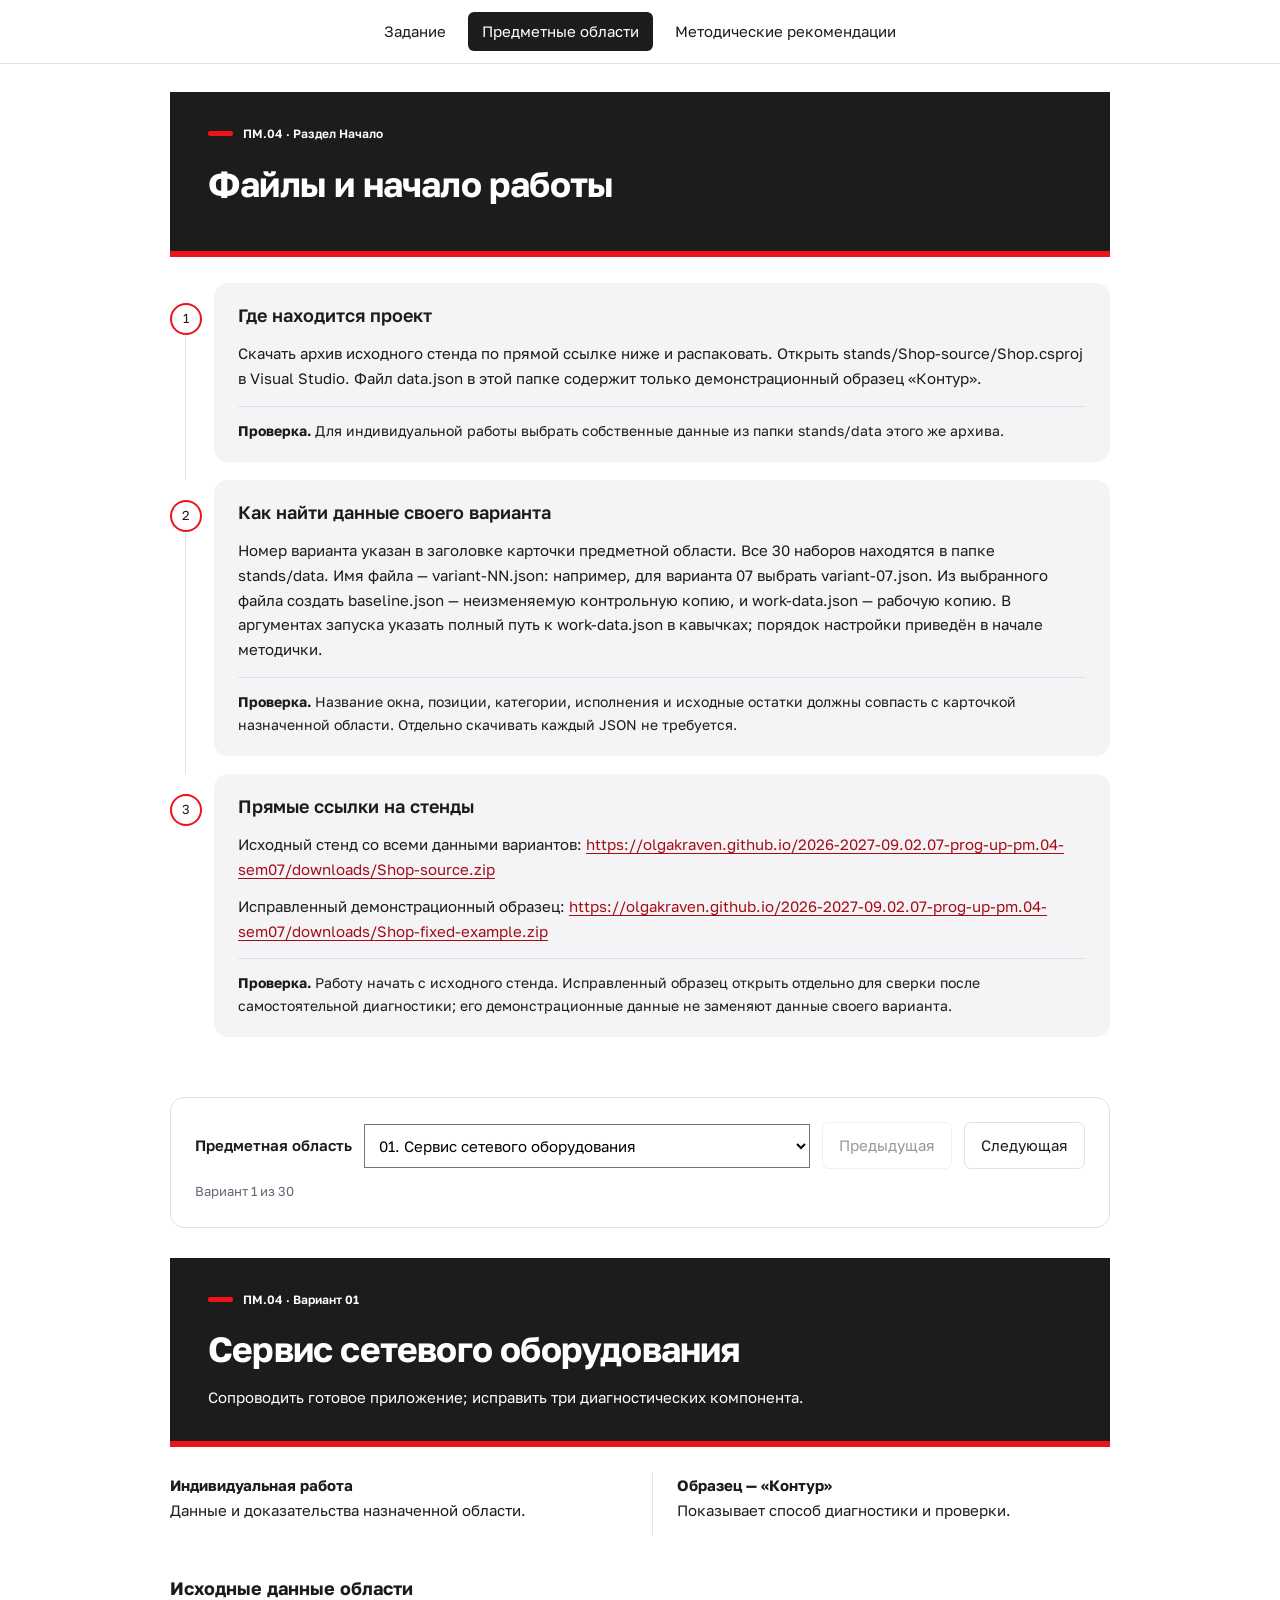
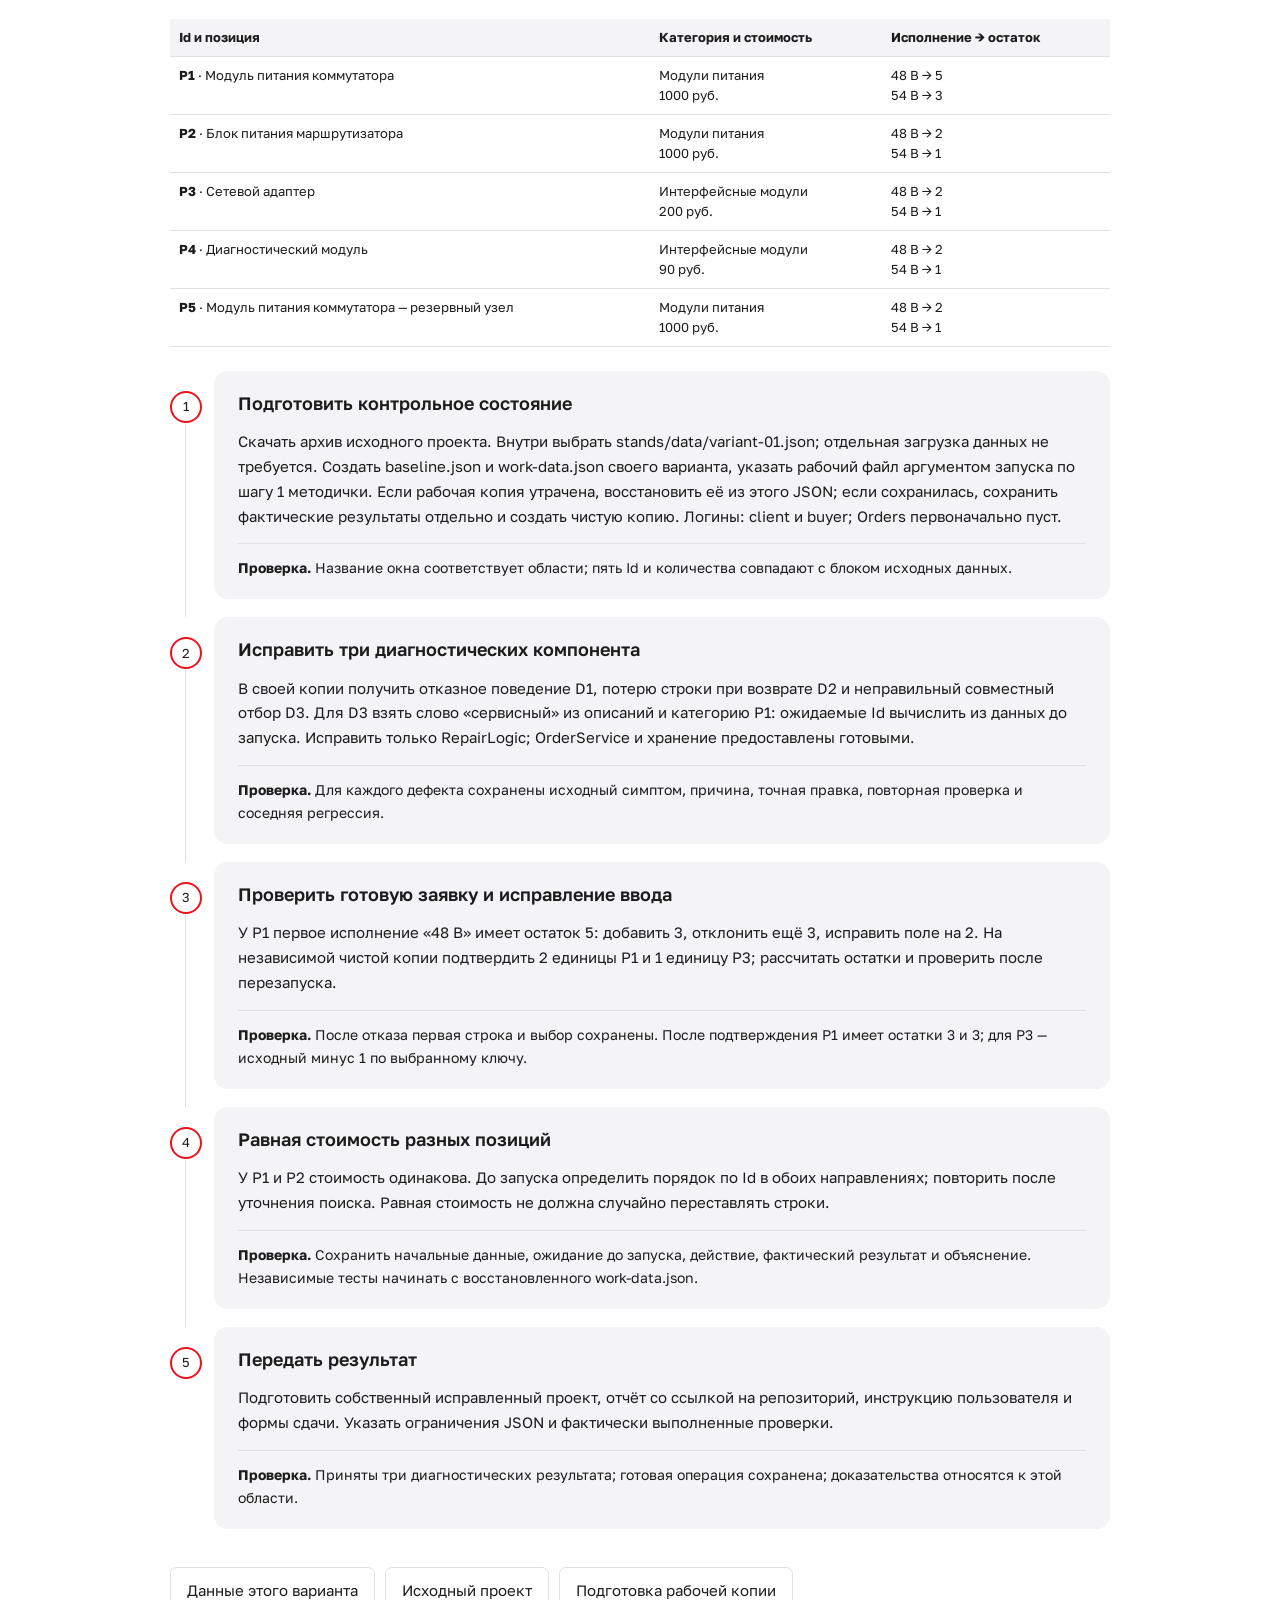
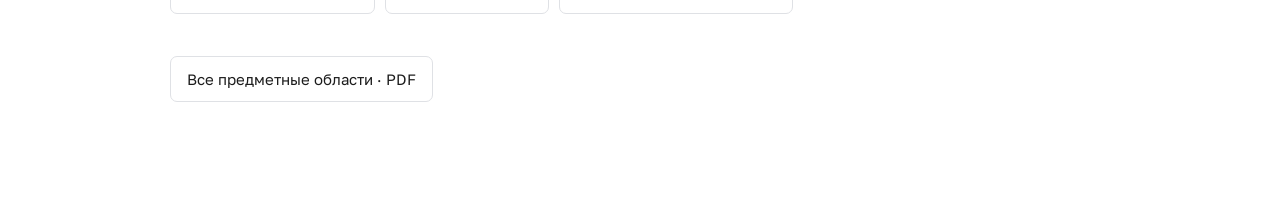
==== commit 5f638d5f: "Пояснить выбор данных и продублировать ссылки в предметных областях" ====
--- a/site/areas.html
+++ b/site/areas.html
@@ -1,4 +1,4 @@
-<!doctype html><html lang="ru"><head><meta charset="utf-8"><meta name="viewport" content="width=device-width,initial-scale=1"><title>Предметные области — УП ПМ.04</title><link rel="icon" href="assets/favicon.svg"><link rel="stylesheet" href="assets/style.css"></head><body><a class="skip" href="#main">К содержанию</a><nav aria-label="Разделы практики"><a href="index.html">Задание</a><a href="areas.html" aria-current="page">Предметные области</a><a href="lessons.html">Методические рекомендации</a></nav><main id="main"><div class="chooser"><label for="variant">Предметная область</label><select id="variant"><option value="1">01. Сервис сетевого оборудования</option><option value="2">02. Обслуживание пожарной сигнализации</option><option value="3">03. Сервис систем контроля доступа</option><option value="4">04. Обслуживание климатических установок</option><option value="5">05. Сервис видеонаблюдения</option><option value="6">06. Ремонт лабораторных приборов</option><option value="7">07. Обслуживание печатной техники</option><option value="8">08. Сервис источников бесперебойного питания</option><option value="9">09. Сервис складских терминалов</option><option value="10">10. Обслуживание насосных станций</option><option value="11">11. Ремонт станков с ЧПУ</option><option value="12">12. Сервис систем освещения</option><option value="13">13. Обслуживание торговых весов</option><option value="14">14. Сервис проекционного оборудования</option><option value="15">15. Обслуживание компрессорных установок</option><option value="16">16. Ремонт робототехнических комплексов</option><option value="17">17. Сервис телекоммуникационных стоек</option><option value="18">18. Обслуживание холодильного оборудования</option><option value="19">19. Ремонт измерителей качества воды</option><option value="20">20. Сервис оборудования конференц-залов</option><option value="21">21. Обслуживание солнечных электростанций</option><option value="22">22. Ремонт систем полива</option><option value="23">23. Сервис медицинских тренажёров</option><option value="24">24. Обслуживание зарядных станций</option><option value="25">25. Ремонт упаковочного оборудования</option><option value="26">26. Сервис мультимедийных киосков</option><option value="27">27. Обслуживание лифтовых учебных стендов</option><option value="28">28. Ремонт метеостанций</option><option value="29">29. Сервис аддитивного оборудования</option><option value="30">30. Обслуживание систем диспетчеризации</option></select><button id="prev" type="button">Предыдущая</button><button id="next" type="button">Следующая</button><p id="position" aria-live="polite"></p></div><article class="area" id="variant-1" data-variant="1"><header class="chapter"><p class="kicker">ПМ.04 · Вариант 01</p><h1>Сервис сетевого оборудования</h1><p>Сопроводить готовое приложение; исправить три диагностических компонента.</p></header><div class="identity"><p><strong>Индивидуальная работа</strong>Данные и доказательства назначенной области.</p><p><strong>Образец — «Контур»</strong>Показывает способ диагностики и проверки.</p></div><section class="data"><h2>Исходные данные области</h2><table><thead><tr><th>Id и позиция</th><th>Категория и стоимость</th><th>Исполнение → остаток</th></tr></thead><tbody><tr><td><strong>P1</strong> · Модуль питания коммутатора</td><td>Модули питания<br>1000 руб.</td><td>48 В → 5<br>54 В → 3</td></tr><tr><td><strong>P2</strong> · Блок питания маршрутизатора</td><td>Модули питания<br>1000 руб.</td><td>48 В → 2<br>54 В → 1</td></tr><tr><td><strong>P3</strong> · Сетевой адаптер</td><td>Интерфейсные модули<br>200 руб.</td><td>48 В → 2<br>54 В → 1</td></tr><tr><td><strong>P4</strong> · Диагностический модуль</td><td>Интерфейсные модули<br>90 руб.</td><td>48 В → 2<br>54 В → 1</td></tr><tr><td><strong>P5</strong> · Модуль питания коммутатора — резервный узел</td><td>Модули питания<br>1000 руб.</td><td>48 В → 2<br>54 В → 1</td></tr></tbody></table></section><ol class="route"><li class="step"><span class="number">1</span><section class="card"><h3>Подготовить контрольное состояние</h3><p>Скачать архив исходного проекта. Внутри выбрать stands/data/variant-01.json; отдельная загрузка данных не требуется. Создать baseline.json и work-data.json своего варианта, указать рабочий файл аргументом запуска по шагу 1 методички. Если рабочая копия утрачена, восстановить её из этого JSON; если сохранилась, сохранить фактические результаты отдельно и создать чистую копию. Логины: client и buyer; Orders первоначально пуст.</p><p class="result"><strong>Проверка.</strong> Название окна соответствует области; пять Id и количества совпадают с блоком исходных данных.</p></section></li><li class="step"><span class="number">2</span><section class="card"><h3>Исправить три диагностических компонента</h3><p>В своей копии получить отказное поведение D1, потерю строки при возврате D2 и неправильный совместный отбор D3. Для D3 взять слово «сервисный» из описаний и категорию P1: ожидаемые Id вычислить из данных до запуска. Исправить только RepairLogic; OrderService и хранение предоставлены готовыми.</p><p class="result"><strong>Проверка.</strong> Для каждого дефекта сохранены исходный симптом, причина, точная правка, повторная проверка и соседняя регрессия.</p></section></li><li class="step"><span class="number">3</span><section class="card"><h3>Проверить готовую заявку и исправление ввода</h3><p>У P1 первое исполнение «48 В» имеет остаток 5: добавить 3, отклонить ещё 3, исправить поле на 2. На независимой чистой копии подтвердить 2 единицы P1 и 1 единицу P3; рассчитать остатки и проверить после перезапуска.</p><p class="result"><strong>Проверка.</strong> После отказа первая строка и выбор сохранены. После подтверждения P1 имеет остатки 3 и 3; для P3 — исходный минус 1 по выбранному ключу.</p></section></li><li class="step"><span class="number">4</span><section class="card"><h3>Равная стоимость разных позиций</h3><p>У P1 и P2 стоимость одинакова. До запуска определить порядок по Id в обоих направлениях; повторить после уточнения поиска. Равная стоимость не должна случайно переставлять строки.</p><p class="result"><strong>Проверка.</strong> Сохранить начальные данные, ожидание до запуска, действие, фактический результат и объяснение. Независимые тесты начинать с восстановленного work-data.json.</p></section></li><li class="step"><span class="number">5</span><section class="card"><h3>Передать результат</h3><p>Подготовить собственный исправленный проект, отчёт со ссылкой на репозиторий, инструкцию пользователя и формы сдачи. Указать ограничения JSON и фактически выполненные проверки.</p><p class="result"><strong>Проверка.</strong> Приняты три диагностических результата; готовая операция сохранена; доказательства относятся к этой области.</p></section></li></ol><div class="actions"><a class="button" href="downloads/variant-01.json">Данные этого варианта</a><a class="button" href="downloads/Shop-source.zip">Исходный проект</a><a class="button" href="lessons.html#step-1">Подготовка рабочей копии</a></div></article><article class="area" id="variant-2" data-variant="2"><header class="chapter"><p class="kicker">ПМ.04 · Вариант 02</p><h1>Обслуживание пожарной сигнализации</h1><p>Сопроводить готовое приложение; исправить три диагностических компонента.</p></header><div class="identity"><p><strong>Индивидуальная работа</strong>Данные и доказательства назначенной области.</p><p><strong>Образец — «Контур»</strong>Показывает способ диагностики и проверки.</p></div><section class="data"><h2>Исходные данные области</h2><table><thead><tr><th>Id и позиция</th><th>Категория и стоимость</th><th>Исполнение → остаток</th></tr></thead><tbody><tr><td><strong>P1</strong> · Дымовой извещатель</td><td>Датчики<br>1000 руб.</td><td>12 В → 5<br>24 В → 3</td></tr><tr><td><strong>P2</strong> · Тепловой извещатель сигнальный</td><td>Датчики<br>1000 руб.</td><td>12 В → 2<br>24 В → 1</td></tr><tr><td><strong>P3</strong> · Модуль оповещения</td><td>Модули связи<br>200 руб.</td><td>12 В → 2<br>24 В → 1</td></tr><tr><td><strong>P4</strong> · Интерфейсный модуль</td><td>Модули связи<br>90 руб.</td><td>12 В → 2<br>24 В → 1</td></tr><tr><td><strong>P5</strong> · Дымовой извещатель — резервный узел</td><td>Датчики<br>1000 руб.</td><td>12 В → 2<br>24 В → 1</td></tr></tbody></table></section><ol class="route"><li class="step"><span class="number">1</span><section class="card"><h3>Подготовить контрольное состояние</h3><p>Скачать архив исходного проекта. Внутри выбрать stands/data/variant-02.json; отдельная загрузка данных не требуется. Создать baseline.json и work-data.json своего варианта, указать рабочий файл аргументом запуска по шагу 1 методички. Если рабочая копия утрачена, восстановить её из этого JSON; если сохранилась, сохранить фактические результаты отдельно и создать чистую копию. Логины: client и buyer; Orders первоначально пуст.</p><p class="result"><strong>Проверка.</strong> Название окна соответствует области; пять Id и количества совпадают с блоком исходных данных.</p></section></li><li class="step"><span class="number">2</span><section class="card"><h3>Исправить три диагностических компонента</h3><p>В своей копии получить отказное поведение D1, потерю строки при возврате D2 и неправильный совместный отбор D3. Для D3 взять слово «сервисный» из описаний и категорию P1: ожидаемые Id вычислить из данных до запуска. Исправить только RepairLogic; OrderService и хранение предоставлены готовыми.</p><p class="result"><strong>Проверка.</strong> Для каждого дефекта сохранены исходный симптом, причина, точная правка, повторная проверка и соседняя регрессия.</p></section></li><li class="step"><span class="number">3</span><section class="card"><h3>Проверить готовую заявку и исправление ввода</h3><p>У P1 первое исполнение «12 В» имеет остаток 5: добавить 3, отклонить ещё 3, исправить поле на 2. На независимой чистой копии подтвердить 2 единицы P1 и 1 единицу P3; рассчитать остатки и проверить после перезапуска.</p><p class="result"><strong>Проверка.</strong> После отказа первая строка и выбор сохранены. После подтверждения P1 имеет остатки 3 и 3; для P3 — исходный минус 1 по выбранному ключу.</p></section></li><li class="step"><span class="number">4</span><section class="card"><h3>Поиск по сигнальному признаку</h3><p>Найти «сигнальный», затем «сумерках»: первое слово имеется в имени P2 и описании P5, второе — только в описании P5. Повторить с категорией P1; записать ожидаемые Id до запуска.</p><p class="result"><strong>Проверка.</strong> Сохранить начальные данные, ожидание до запуска, действие, фактический результат и объяснение. Независимые тесты начинать с восстановленного work-data.json.</p></section></li><li class="step"><span class="number">5</span><section class="card"><h3>Передать результат</h3><p>Подготовить собственный исправленный проект, отчёт со ссылкой на репозиторий, инструкцию пользователя и формы сдачи. Указать ограничения JSON и фактически выполненные проверки.</p><p class="result"><strong>Проверка.</strong> Приняты три диагностических результата; готовая операция сохранена; доказательства относятся к этой области.</p></section></li></ol><div class="actions"><a class="button" href="downloads/variant-02.json">Данные этого варианта</a><a class="button" href="downloads/Shop-source.zip">Исходный проект</a><a class="button" href="lessons.html#step-1">Подготовка рабочей копии</a></div></article><article class="area" id="variant-3" data-variant="3"><header class="chapter"><p class="kicker">ПМ.04 · Вариант 03</p><h1>Сервис систем контроля доступа</h1><p>Сопроводить готовое приложение; исправить три диагностических компонента.</p></header><div class="identity"><p><strong>Индивидуальная работа</strong>Данные и доказательства назначенной области.</p><p><strong>Образец — «Контур»</strong>Показывает способ диагностики и проверки.</p></div><section class="data"><h2>Исходные данные области</h2><table><thead><tr><th>Id и позиция</th><th>Категория и стоимость</th><th>Исполнение → остаток</th></tr></thead><tbody><tr><td><strong>P1</strong> · Контроллер двери</td><td>Контроллеры<br>1000 руб.</td><td>Wiegand → 5<br>OSDP → 3</td></tr><tr><td><strong>P2</strong> · Контроллер турникета</td><td>Контроллеры<br>1000 руб.</td><td>Wiegand → 2<br>OSDP → 1</td></tr><tr><td><strong>P3</strong> · Считыватель карт</td><td>Считыватели<br>200 руб.</td><td>Wiegand → 2<br>OSDP → 1</td></tr><tr><td><strong>P4</strong> · Считыватель меток</td><td>Считыватели<br>90 руб.</td><td>Wiegand → 2<br>OSDP → 1</td></tr><tr><td><strong>P5</strong> · Контроллер двери — резервный узел</td><td>Контроллеры<br>1000 руб.</td><td>Wiegand → 2<br>OSDP → 1</td></tr></tbody></table></section><ol class="route"><li class="step"><span class="number">1</span><section class="card"><h3>Подготовить контрольное состояние</h3><p>Скачать архив исходного проекта. Внутри выбрать stands/data/variant-03.json; отдельная загрузка данных не требуется. Создать baseline.json и work-data.json своего варианта, указать рабочий файл аргументом запуска по шагу 1 методички. Если рабочая копия утрачена, восстановить её из этого JSON; если сохранилась, сохранить фактические результаты отдельно и создать чистую копию. Логины: client и buyer; Orders первоначально пуст.</p><p class="result"><strong>Проверка.</strong> Название окна соответствует области; пять Id и количества совпадают с блоком исходных данных.</p></section></li><li class="step"><span class="number">2</span><section class="card"><h3>Исправить три диагностических компонента</h3><p>В своей копии получить отказное поведение D1, потерю строки при возврате D2 и неправильный совместный отбор D3. Для D3 взять слово «сервисный» из описаний и категорию P1: ожидаемые Id вычислить из данных до запуска. Исправить только RepairLogic; OrderService и хранение предоставлены готовыми.</p><p class="result"><strong>Проверка.</strong> Для каждого дефекта сохранены исходный симптом, причина, точная правка, повторная проверка и соседняя регрессия.</p></section></li><li class="step"><span class="number">3</span><section class="card"><h3>Проверить готовую заявку и исправление ввода</h3><p>У P1 первое исполнение «Wiegand» имеет остаток 5: добавить 3, отклонить ещё 3, исправить поле на 2. На независимой чистой копии подтвердить 2 единицы P1 и 1 единицу P3; рассчитать остатки и проверить после перезапуска.</p><p class="result"><strong>Проверка.</strong> После отказа первая строка и выбор сохранены. После подтверждения P1 имеет остатки 3 и 3; для P3 — исходный минус 1 по выбранному ключу.</p></section></li><li class="step"><span class="number">4</span><section class="card"><h3>Название категории в описании</h3><p>Описание P3 содержит название первой категории, но P3 относится ко второй. Выполнить этот запрос с каждой категорией: текстовое совпадение не меняет классификацию.</p><p class="result"><strong>Проверка.</strong> Сохранить начальные данные, ожидание до запуска, действие, фактический результат и объяснение. Независимые тесты начинать с восстановленного work-data.json.</p></section></li><li class="step"><span class="number">5</span><section class="card"><h3>Передать результат</h3><p>Подготовить собственный исправленный проект, отчёт со ссылкой на репозиторий, инструкцию пользователя и формы сдачи. Указать ограничения JSON и фактически выполненные проверки.</p><p class="result"><strong>Проверка.</strong> Приняты три диагностических результата; готовая операция сохранена; доказательства относятся к этой области.</p></section></li></ol><div class="actions"><a class="button" href="downloads/variant-03.json">Данные этого варианта</a><a class="button" href="downloads/Shop-source.zip">Исходный проект</a><a class="button" href="lessons.html#step-1">Подготовка рабочей копии</a></div></article><article class="area" id="variant-4" data-variant="4"><header class="chapter"><p class="kicker">ПМ.04 · Вариант 04</p><h1>Обслуживание климатических установок</h1><p>Сопроводить готовое приложение; исправить три диагностических компонента.</p></header><div class="identity"><p><strong>Индивидуальная работа</strong>Данные и доказательства назначенной области.</p><p><strong>Образец — «Контур»</strong>Показывает способ диагностики и проверки.</p></div><section class="data"><h2>Исходные данные области</h2><table><thead><tr><th>Id и позиция</th><th>Категория и стоимость</th><th>Исполнение → остаток</th></tr></thead><tbody><tr><td><strong>P1</strong> · Фильтр приточной установки</td><td>Фильтры<br>1000 руб.</td><td>F7 → 5<br>F9 → 3</td></tr><tr><td><strong>P2</strong> · Фильтр вытяжной установки</td><td>Фильтры<br>1000 руб.</td><td>F7 → 2<br>F9 → 1</td></tr><tr><td><strong>P3</strong> · Датчик температуры</td><td>Датчики<br>200 руб.</td><td>F7 → 2<br>F9 → 1</td></tr><tr><td><strong>P4</strong> · Датчик давления</td><td>Датчики<br>90 руб.</td><td>F7 → 2<br>F9 → 1</td></tr><tr><td><strong>P5</strong> · Фильтр приточной установки — резервный узел</td><td>Фильтры<br>1000 руб.</td><td>F7 → 0<br>F9 → 0</td></tr></tbody></table></section><ol class="route"><li class="step"><span class="number">1</span><section class="card"><h3>Подготовить контрольное состояние</h3><p>Скачать архив исходного проекта. Внутри выбрать stands/data/variant-04.json; отдельная загрузка данных не требуется. Создать baseline.json и work-data.json своего варианта, указать рабочий файл аргументом запуска по шагу 1 методички. Если рабочая копия утрачена, восстановить её из этого JSON; если сохранилась, сохранить фактические результаты отдельно и создать чистую копию. Логины: client и buyer; Orders первоначально пуст.</p><p class="result"><strong>Проверка.</strong> Название окна соответствует области; пять Id и количества совпадают с блоком исходных данных.</p></section></li><li class="step"><span class="number">2</span><section class="card"><h3>Исправить три диагностических компонента</h3><p>В своей копии получить отказное поведение D1, потерю строки при возврате D2 и неправильный совместный отбор D3. Для D3 взять слово «сервисный» из описаний и категорию P1: ожидаемые Id вычислить из данных до запуска. Исправить только RepairLogic; OrderService и хранение предоставлены готовыми.</p><p class="result"><strong>Проверка.</strong> Для каждого дефекта сохранены исходный симптом, причина, точная правка, повторная проверка и соседняя регрессия.</p></section></li><li class="step"><span class="number">3</span><section class="card"><h3>Проверить готовую заявку и исправление ввода</h3><p>У P1 первое исполнение «F7» имеет остаток 5: добавить 3, отклонить ещё 3, исправить поле на 2. На независимой чистой копии подтвердить 2 единицы P1 и 1 единицу P3; рассчитать остатки и проверить после перезапуска.</p><p class="result"><strong>Проверка.</strong> После отказа первая строка и выбор сохранены. После подтверждения P1 имеет остатки 3 и 3; для P3 — исходный минус 1 по выбранному ключу.</p></section></li><li class="step"><span class="number">4</span><section class="card"><h3>Все исполнения недоступны</h3><p>У P5 оба исполнения имеют нулевой остаток. Открыть карточку: выбор исполнений пуст, добавление отклоняется. Затем добавить доступный P1. Это проверка готовой операции, без её переписывания.</p><p class="result"><strong>Проверка.</strong> Сохранить начальные данные, ожидание до запуска, действие, фактический результат и объяснение. Независимые тесты начинать с восстановленного work-data.json.</p></section></li><li class="step"><span class="number">5</span><section class="card"><h3>Передать результат</h3><p>Подготовить собственный исправленный проект, отчёт со ссылкой на репозиторий, инструкцию пользователя и формы сдачи. Указать ограничения JSON и фактически выполненные проверки.</p><p class="result"><strong>Проверка.</strong> Приняты три диагностических результата; готовая операция сохранена; доказательства относятся к этой области.</p></section></li></ol><div class="actions"><a class="button" href="downloads/variant-04.json">Данные этого варианта</a><a class="button" href="downloads/Shop-source.zip">Исходный проект</a><a class="button" href="lessons.html#step-1">Подготовка рабочей копии</a></div></article><article class="area" id="variant-5" data-variant="5"><header class="chapter"><p class="kicker">ПМ.04 · Вариант 05</p><h1>Сервис видеонаблюдения</h1><p>Сопроводить готовое приложение; исправить три диагностических компонента.</p></header><div class="identity"><p><strong>Индивидуальная работа</strong>Данные и доказательства назначенной области.</p><p><strong>Образец — «Контур»</strong>Показывает способ диагностики и проверки.</p></div><section class="data"><h2>Исходные данные области</h2><table><thead><tr><th>Id и позиция</th><th>Категория и стоимость</th><th>Исполнение → остаток</th></tr></thead><tbody><tr><td><strong>P1</strong> · Камера наружная</td><td>Камеры<br>1000 руб.</td><td>2 Мп → 5<br>4 Мп → 3</td></tr><tr><td><strong>P2</strong> · Камера внутренняя</td><td>Камеры<br>1000 руб.</td><td>2 Мп → 2<br>4 Мп → 1</td></tr><tr><td><strong>P3</strong> · Модуль записи</td><td>Накопители<br>200 руб.</td><td>2 Мп → 2<br>4 Мп → 1</td></tr><tr><td><strong>P4</strong> · Накопитель архива</td><td>Накопители<br>90 руб.</td><td>2 Мп → 2<br>4 Мп → 1</td></tr><tr><td><strong>P5</strong> · Камера наружная — резервный узел</td><td>Камеры<br>1000 руб.</td><td>2 Мп → 2<br>4 Мп → 1</td></tr></tbody></table></section><ol class="route"><li class="step"><span class="number">1</span><section class="card"><h3>Подготовить контрольное состояние</h3><p>Скачать архив исходного проекта. Внутри выбрать stands/data/variant-05.json; отдельная загрузка данных не требуется. Создать baseline.json и work-data.json своего варианта, указать рабочий файл аргументом запуска по шагу 1 методички. Если рабочая копия утрачена, восстановить её из этого JSON; если сохранилась, сохранить фактические результаты отдельно и создать чистую копию. Логины: client и buyer; Orders первоначально пуст.</p><p class="result"><strong>Проверка.</strong> Название окна соответствует области; пять Id и количества совпадают с блоком исходных данных.</p></section></li><li class="step"><span class="number">2</span><section class="card"><h3>Исправить три диагностических компонента</h3><p>В своей копии получить отказное поведение D1, потерю строки при возврате D2 и неправильный совместный отбор D3. Для D3 взять слово «сервисный» из описаний и категорию P1: ожидаемые Id вычислить из данных до запуска. Исправить только RepairLogic; OrderService и хранение предоставлены готовыми.</p><p class="result"><strong>Проверка.</strong> Для каждого дефекта сохранены исходный симптом, причина, точная правка, повторная проверка и соседняя регрессия.</p></section></li><li class="step"><span class="number">3</span><section class="card"><h3>Проверить готовую заявку и исправление ввода</h3><p>У P1 первое исполнение «2 Мп» имеет остаток 5: добавить 3, отклонить ещё 3, исправить поле на 2. На независимой чистой копии подтвердить 2 единицы P1 и 1 единицу P3; рассчитать остатки и проверить после перезапуска.</p><p class="result"><strong>Проверка.</strong> После отказа первая строка и выбор сохранены. После подтверждения P1 имеет остатки 3 и 3; для P3 — исходный минус 1 по выбранному ключу.</p></section></li><li class="step"><span class="number">4</span><section class="card"><h3>Одинаковое исполнение разных позиций</h3><p>Добавить по одной единице первого исполнения P1 и P3. Совпадение строки исполнения не объединяет ресурсы: вычислить оба остатка по Id и проверить после подтверждения.</p><p class="result"><strong>Проверка.</strong> Сохранить начальные данные, ожидание до запуска, действие, фактический результат и объяснение. Независимые тесты начинать с восстановленного work-data.json.</p></section></li><li class="step"><span class="number">5</span><section class="card"><h3>Передать результат</h3><p>Подготовить собственный исправленный проект, отчёт со ссылкой на репозиторий, инструкцию пользователя и формы сдачи. Указать ограничения JSON и фактически выполненные проверки.</p><p class="result"><strong>Проверка.</strong> Приняты три диагностических результата; готовая операция сохранена; доказательства относятся к этой области.</p></section></li></ol><div class="actions"><a class="button" href="downloads/variant-05.json">Данные этого варианта</a><a class="button" href="downloads/Shop-source.zip">Исходный проект</a><a class="button" href="lessons.html#step-1">Подготовка рабочей копии</a></div></article><article class="area" id="variant-6" data-variant="6"><header class="chapter"><p class="kicker">ПМ.04 · Вариант 06</p><h1>Ремонт лабораторных приборов</h1><p>Сопроводить готовое приложение; исправить три диагностических компонента.</p></header><div class="identity"><p><strong>Индивидуальная работа</strong>Данные и доказательства назначенной области.</p><p><strong>Образец — «Контур»</strong>Показывает способ диагностики и проверки.</p></div><section class="data"><h2>Исходные данные области</h2><table><thead><tr><th>Id и позиция</th><th>Категория и стоимость</th><th>Исполнение → остаток</th></tr></thead><tbody><tr><td><strong>P1</strong> · Блок измерения напряжения</td><td>Измерительные блоки<br>1000 руб.</td><td>Канал A → 5<br>Канал B → 3</td></tr><tr><td><strong>P2</strong> · Блок измерения тока</td><td>Измерительные блоки<br>1000 руб.</td><td>Канал A → 2<br>Канал B → 1</td></tr><tr><td><strong>P3</strong> · Пробник осциллографа</td><td>Пробники<br>200 руб.</td><td>Канал A → 2<br>Канал B → 1</td></tr><tr><td><strong>P4</strong> · Термопробник</td><td>Пробники<br>90 руб.</td><td>Канал A → 2<br>Канал B → 1</td></tr><tr><td><strong>P5</strong> · Блок измерения напряжения — резервный узел</td><td>Измерительные блоки<br>1000 руб.</td><td>Канал A → 1<br>Канал B → 0</td></tr></tbody></table></section><ol class="route"><li class="step"><span class="number">1</span><section class="card"><h3>Подготовить контрольное состояние</h3><p>Скачать архив исходного проекта. Внутри выбрать stands/data/variant-06.json; отдельная загрузка данных не требуется. Создать baseline.json и work-data.json своего варианта, указать рабочий файл аргументом запуска по шагу 1 методички. Если рабочая копия утрачена, восстановить её из этого JSON; если сохранилась, сохранить фактические результаты отдельно и создать чистую копию. Логины: client и buyer; Orders первоначально пуст.</p><p class="result"><strong>Проверка.</strong> Название окна соответствует области; пять Id и количества совпадают с блоком исходных данных.</p></section></li><li class="step"><span class="number">2</span><section class="card"><h3>Исправить три диагностических компонента</h3><p>В своей копии получить отказное поведение D1, потерю строки при возврате D2 и неправильный совместный отбор D3. Для D3 взять слово «сервисный» из описаний и категорию P1: ожидаемые Id вычислить из данных до запуска. Исправить только RepairLogic; OrderService и хранение предоставлены готовыми.</p><p class="result"><strong>Проверка.</strong> Для каждого дефекта сохранены исходный симптом, причина, точная правка, повторная проверка и соседняя регрессия.</p></section></li><li class="step"><span class="number">3</span><section class="card"><h3>Проверить готовую заявку и исправление ввода</h3><p>У P1 первое исполнение «Канал A» имеет остаток 5: добавить 3, отклонить ещё 3, исправить поле на 2. На независимой чистой копии подтвердить 2 единицы P1 и 1 единицу P3; рассчитать остатки и проверить после перезапуска.</p><p class="result"><strong>Проверка.</strong> После отказа первая строка и выбор сохранены. После подтверждения P1 имеет остатки 3 и 3; для P3 — исходный минус 1 по выбранному ключу.</p></section></li><li class="step"><span class="number">4</span><section class="card"><h3>Последняя единица резервного узла</h3><p>У P5 доступна одна единица. Добавить её, нажать отмену и ответить «Нет»: заявка сохраняется. Подтвердить и перезапустить: это исполнение больше не предлагается.</p><p class="result"><strong>Проверка.</strong> Сохранить начальные данные, ожидание до запуска, действие, фактический результат и объяснение. Независимые тесты начинать с восстановленного work-data.json.</p></section></li><li class="step"><span class="number">5</span><section class="card"><h3>Передать результат</h3><p>Подготовить собственный исправленный проект, отчёт со ссылкой на репозиторий, инструкцию пользователя и формы сдачи. Указать ограничения JSON и фактически выполненные проверки.</p><p class="result"><strong>Проверка.</strong> Приняты три диагностических результата; готовая операция сохранена; доказательства относятся к этой области.</p></section></li></ol><div class="actions"><a class="button" href="downloads/variant-06.json">Данные этого варианта</a><a class="button" href="downloads/Shop-source.zip">Исходный проект</a><a class="button" href="lessons.html#step-1">Подготовка рабочей копии</a></div></article><article class="area" id="variant-7" data-variant="7"><header class="chapter"><p class="kicker">ПМ.04 · Вариант 07</p><h1>Обслуживание печатной техники</h1><p>Сопроводить готовое приложение; исправить три диагностических компонента.</p></header><div class="identity"><p><strong>Индивидуальная работа</strong>Данные и доказательства назначенной области.</p><p><strong>Образец — «Контур»</strong>Показывает способ диагностики и проверки.</p></div><section class="data"><h2>Исходные данные области</h2><table><thead><tr><th>Id и позиция</th><th>Категория и стоимость</th><th>Исполнение → остаток</th></tr></thead><tbody><tr><td><strong>P1</strong> · Печатающий модуль</td><td>Узлы печати<br>1000 руб.</td><td>Модель A → 5<br>Модель B → 3</td></tr><tr><td><strong>P2</strong> · Узел закрепления</td><td>Узлы печати<br>1000 руб.</td><td>Модель A → 2<br>Модель B → 1</td></tr><tr><td><strong>P3</strong> · Ролик подачи</td><td>Узлы подачи<br>200 руб.</td><td>Модель A → 2<br>Модель B → 1</td></tr><tr><td><strong>P4</strong> · Узел захвата</td><td>Узлы подачи<br>90 руб.</td><td>Модель A → 2<br>Модель B → 1</td></tr><tr><td><strong>P5</strong> · Печатающий модуль — резервный узел</td><td>Узлы печати<br>1000 руб.</td><td>Модель A → 2<br>Модель B → 1</td></tr></tbody></table></section><ol class="route"><li class="step"><span class="number">1</span><section class="card"><h3>Подготовить контрольное состояние</h3><p>Скачать архив исходного проекта. Внутри выбрать stands/data/variant-07.json; отдельная загрузка данных не требуется. Создать baseline.json и work-data.json своего варианта, указать рабочий файл аргументом запуска по шагу 1 методички. Если рабочая копия утрачена, восстановить её из этого JSON; если сохранилась, сохранить фактические результаты отдельно и создать чистую копию. Логины: client и buyer; Orders первоначально пуст.</p><p class="result"><strong>Проверка.</strong> Название окна соответствует области; пять Id и количества совпадают с блоком исходных данных.</p></section></li><li class="step"><span class="number">2</span><section class="card"><h3>Исправить три диагностических компонента</h3><p>В своей копии получить отказное поведение D1, потерю строки при возврате D2 и неправильный совместный отбор D3. Для D3 взять слово «сервисный» из описаний и категорию P1: ожидаемые Id вычислить из данных до запуска. Исправить только RepairLogic; OrderService и хранение предоставлены готовыми.</p><p class="result"><strong>Проверка.</strong> Для каждого дефекта сохранены исходный симптом, причина, точная правка, повторная проверка и соседняя регрессия.</p></section></li><li class="step"><span class="number">3</span><section class="card"><h3>Проверить готовую заявку и исправление ввода</h3><p>У P1 первое исполнение «Модель A» имеет остаток 5: добавить 3, отклонить ещё 3, исправить поле на 2. На независимой чистой копии подтвердить 2 единицы P1 и 1 единицу P3; рассчитать остатки и проверить после перезапуска.</p><p class="result"><strong>Проверка.</strong> После отказа первая строка и выбор сохранены. После подтверждения P1 имеет остатки 3 и 3; для P3 — исходный минус 1 по выбранному ключу.</p></section></li><li class="step"><span class="number">4</span><section class="card"><h3>Пробелы и регистр запроса</h3><p>Сравнить «сервисный», « СЕРВИСНЫЙ » и «сервисного». Первые два запроса эквивалентны; третий совпадает только при наличии соответствующей подстроки. Выполнить при выбранной категории P1.</p><p class="result"><strong>Проверка.</strong> Сохранить начальные данные, ожидание до запуска, действие, фактический результат и объяснение. Независимые тесты начинать с восстановленного work-data.json.</p></section></li><li class="step"><span class="number">5</span><section class="card"><h3>Передать результат</h3><p>Подготовить собственный исправленный проект, отчёт со ссылкой на репозиторий, инструкцию пользователя и формы сдачи. Указать ограничения JSON и фактически выполненные проверки.</p><p class="result"><strong>Проверка.</strong> Приняты три диагностических результата; готовая операция сохранена; доказательства относятся к этой области.</p></section></li></ol><div class="actions"><a class="button" href="downloads/variant-07.json">Данные этого варианта</a><a class="button" href="downloads/Shop-source.zip">Исходный проект</a><a class="button" href="lessons.html#step-1">Подготовка рабочей копии</a></div></article><article class="area" id="variant-8" data-variant="8"><header class="chapter"><p class="kicker">ПМ.04 · Вариант 08</p><h1>Сервис источников бесперебойного питания</h1><p>Сопроводить готовое приложение; исправить три диагностических компонента.</p></header><div class="identity"><p><strong>Индивидуальная работа</strong>Данные и доказательства назначенной области.</p><p><strong>Образец — «Контур»</strong>Показывает способ диагностики и проверки.</p></div><section class="data"><h2>Исходные данные области</h2><table><thead><tr><th>Id и позиция</th><th>Категория и стоимость</th><th>Исполнение → остаток</th></tr></thead><tbody><tr><td><strong>P1</strong> · Аккумуляторный модуль</td><td>Аккумуляторы<br>1000 руб.</td><td>12 В → 5<br>24 В → 3</td></tr><tr><td><strong>P2</strong> · Батарейная кассета</td><td>Аккумуляторы<br>1000 руб.</td><td>12 В → 2<br>24 В → 1</td></tr><tr><td><strong>P3</strong> · Контроллер заряда</td><td>Контроллеры<br>200 руб.</td><td>12 В → 2<br>24 В → 1</td></tr><tr><td><strong>P4</strong> · Модуль мониторинга</td><td>Контроллеры<br>90 руб.</td><td>12 В → 2<br>24 В → 1</td></tr><tr><td><strong>P5</strong> · Аккумуляторный модуль — резервный узел</td><td>Аккумуляторы<br>1000 руб.</td><td>12 В → 2<br>24 В → 1</td></tr></tbody></table></section><ol class="route"><li class="step"><span class="number">1</span><section class="card"><h3>Подготовить контрольное состояние</h3><p>Скачать архив исходного проекта. Внутри выбрать stands/data/variant-08.json; отдельная загрузка данных не требуется. Создать baseline.json и work-data.json своего варианта, указать рабочий файл аргументом запуска по шагу 1 методички. Если рабочая копия утрачена, восстановить её из этого JSON; если сохранилась, сохранить фактические результаты отдельно и создать чистую копию. Логины: client и buyer; Orders первоначально пуст.</p><p class="result"><strong>Проверка.</strong> Название окна соответствует области; пять Id и количества совпадают с блоком исходных данных.</p></section></li><li class="step"><span class="number">2</span><section class="card"><h3>Исправить три диагностических компонента</h3><p>В своей копии получить отказное поведение D1, потерю строки при возврате D2 и неправильный совместный отбор D3. Для D3 взять слово «сервисный» из описаний и категорию P1: ожидаемые Id вычислить из данных до запуска. Исправить только RepairLogic; OrderService и хранение предоставлены готовыми.</p><p class="result"><strong>Проверка.</strong> Для каждого дефекта сохранены исходный симптом, причина, точная правка, повторная проверка и соседняя регрессия.</p></section></li><li class="step"><span class="number">3</span><section class="card"><h3>Проверить готовую заявку и исправление ввода</h3><p>У P1 первое исполнение «12 В» имеет остаток 5: добавить 3, отклонить ещё 3, исправить поле на 2. На независимой чистой копии подтвердить 2 единицы P1 и 1 единицу P3; рассчитать остатки и проверить после перезапуска.</p><p class="result"><strong>Проверка.</strong> После отказа первая строка и выбор сохранены. После подтверждения P1 имеет остатки 3 и 3; для P3 — исходный минус 1 по выбранному ключу.</p></section></li><li class="step"><span class="number">4</span><section class="card"><h3>Совпадение только в описании</h3><p>Найти «ветрозащитной»: слово имеется только в описании P2. Открыть позицию, добавить одно исполнение и вернуться. Сохранить запрос, категорию, направление стоимости и заявку.</p><p class="result"><strong>Проверка.</strong> Сохранить начальные данные, ожидание до запуска, действие, фактический результат и объяснение. Независимые тесты начинать с восстановленного work-data.json.</p></section></li><li class="step"><span class="number">5</span><section class="card"><h3>Передать результат</h3><p>Подготовить собственный исправленный проект, отчёт со ссылкой на репозиторий, инструкцию пользователя и формы сдачи. Указать ограничения JSON и фактически выполненные проверки.</p><p class="result"><strong>Проверка.</strong> Приняты три диагностических результата; готовая операция сохранена; доказательства относятся к этой области.</p></section></li></ol><div class="actions"><a class="button" href="downloads/variant-08.json">Данные этого варианта</a><a class="button" href="downloads/Shop-source.zip">Исходный проект</a><a class="button" href="lessons.html#step-1">Подготовка рабочей копии</a></div></article><article class="area" id="variant-9" data-variant="9"><header class="chapter"><p class="kicker">ПМ.04 · Вариант 09</p><h1>Сервис складских терминалов</h1><p>Сопроводить готовое приложение; исправить три диагностических компонента.</p></header><div class="identity"><p><strong>Индивидуальная работа</strong>Данные и доказательства назначенной области.</p><p><strong>Образец — «Контур»</strong>Показывает способ диагностики и проверки.</p></div><section class="data"><h2>Исходные данные области</h2><table><thead><tr><th>Id и позиция</th><th>Категория и стоимость</th><th>Исполнение → остаток</th></tr></thead><tbody><tr><td><strong>P1</strong> · Терминал сбора данных</td><td>Терминалы<br>1000 руб.</td><td>Wi-Fi → 5<br>LTE → 3</td></tr><tr><td><strong>P2</strong> · Терминал оператора</td><td>Терминалы<br>100.004 руб.</td><td>Wi-Fi → 2<br>LTE → 1</td></tr><tr><td><strong>P3</strong> · Модуль сканирования</td><td>Аксессуары<br>100.003 руб.</td><td>Wi-Fi → 2<br>LTE → 1</td></tr><tr><td><strong>P4</strong> · Док-станция</td><td>Аксессуары<br>90 руб.</td><td>Wi-Fi → 2<br>LTE → 1</td></tr><tr><td><strong>P5</strong> · Терминал сбора данных — резервный узел</td><td>Терминалы<br>1000 руб.</td><td>Wi-Fi → 2<br>LTE → 1</td></tr></tbody></table></section><ol class="route"><li class="step"><span class="number">1</span><section class="card"><h3>Подготовить контрольное состояние</h3><p>Скачать архив исходного проекта. Внутри выбрать stands/data/variant-09.json; отдельная загрузка данных не требуется. Создать baseline.json и work-data.json своего варианта, указать рабочий файл аргументом запуска по шагу 1 методички. Если рабочая копия утрачена, восстановить её из этого JSON; если сохранилась, сохранить фактические результаты отдельно и создать чистую копию. Логины: client и buyer; Orders первоначально пуст.</p><p class="result"><strong>Проверка.</strong> Название окна соответствует области; пять Id и количества совпадают с блоком исходных данных.</p></section></li><li class="step"><span class="number">2</span><section class="card"><h3>Исправить три диагностических компонента</h3><p>В своей копии получить отказное поведение D1, потерю строки при возврате D2 и неправильный совместный отбор D3. Для D3 взять слово «сервисный» из описаний и категорию P1: ожидаемые Id вычислить из данных до запуска. Исправить только RepairLogic; OrderService и хранение предоставлены готовыми.</p><p class="result"><strong>Проверка.</strong> Для каждого дефекта сохранены исходный симптом, причина, точная правка, повторная проверка и соседняя регрессия.</p></section></li><li class="step"><span class="number">3</span><section class="card"><h3>Проверить готовую заявку и исправление ввода</h3><p>У P1 первое исполнение «Wi-Fi» имеет остаток 5: добавить 3, отклонить ещё 3, исправить поле на 2. На независимой чистой копии подтвердить 2 единицы P1 и 1 единицу P3; рассчитать остатки и проверить после перезапуска.</p><p class="result"><strong>Проверка.</strong> После отказа первая строка и выбор сохранены. После подтверждения P1 имеет остатки 3 и 3; для P3 — исходный минус 1 по выбранному ключу.</p></section></li><li class="step"><span class="number">4</span><section class="card"><h3>Округление близких стоимостей</h3><p>У P2 стоимость 100,004, у P3 — 100,003. Вычислить округление до двух знаков до запуска. Получившиеся равные суммы упорядочиваются по Id; направление стоимости не меняет этот второй ключ.</p><p class="result"><strong>Проверка.</strong> Сохранить начальные данные, ожидание до запуска, действие, фактический результат и объяснение. Независимые тесты начинать с восстановленного work-data.json.</p></section></li><li class="step"><span class="number">5</span><section class="card"><h3>Передать результат</h3><p>Подготовить собственный исправленный проект, отчёт со ссылкой на репозиторий, инструкцию пользователя и формы сдачи. Указать ограничения JSON и фактически выполненные проверки.</p><p class="result"><strong>Проверка.</strong> Приняты три диагностических результата; готовая операция сохранена; доказательства относятся к этой области.</p></section></li></ol><div class="actions"><a class="button" href="downloads/variant-09.json">Данные этого варианта</a><a class="button" href="downloads/Shop-source.zip">Исходный проект</a><a class="button" href="lessons.html#step-1">Подготовка рабочей копии</a></div></article><article class="area" id="variant-10" data-variant="10"><header class="chapter"><p class="kicker">ПМ.04 · Вариант 10</p><h1>Обслуживание насосных станций</h1><p>Сопроводить готовое приложение; исправить три диагностических компонента.</p></header><div class="identity"><p><strong>Индивидуальная работа</strong>Данные и доказательства назначенной области.</p><p><strong>Образец — «Контур»</strong>Показывает способ диагностики и проверки.</p></div><section class="data"><h2>Исходные данные области</h2><table><thead><tr><th>Id и позиция</th><th>Категория и стоимость</th><th>Исполнение → остаток</th></tr></thead><tbody><tr><td><strong>P1</strong> · Насосный модуль</td><td>Насосные узлы<br>1000 руб.</td><td>DN25 → 5<br>DN32 → 3</td></tr><tr><td><strong>P2</strong> · Крыльчатка насоса</td><td>Насосные узлы<br>1000 руб.</td><td>DN25 → 2<br>DN32 → 1</td></tr><tr><td><strong>P3</strong> · Датчик уровня</td><td>Автоматика<br>200 руб.</td><td>DN25 → 1<br>DN32 → 0</td></tr><tr><td><strong>P4</strong> · Реле давления</td><td>Автоматика<br>90 руб.</td><td>DN25 → 2<br>DN32 → 1</td></tr><tr><td><strong>P5</strong> · Насосный модуль — резервный узел</td><td>Насосные узлы<br>1000 руб.</td><td>DN25 → 2<br>DN32 → 1</td></tr></tbody></table></section><ol class="route"><li class="step"><span class="number">1</span><section class="card"><h3>Подготовить контрольное состояние</h3><p>Скачать архив исходного проекта. Внутри выбрать stands/data/variant-10.json; отдельная загрузка данных не требуется. Создать baseline.json и work-data.json своего варианта, указать рабочий файл аргументом запуска по шагу 1 методички. Если рабочая копия утрачена, восстановить её из этого JSON; если сохранилась, сохранить фактические результаты отдельно и создать чистую копию. Логины: client и buyer; Orders первоначально пуст.</p><p class="result"><strong>Проверка.</strong> Название окна соответствует области; пять Id и количества совпадают с блоком исходных данных.</p></section></li><li class="step"><span class="number">2</span><section class="card"><h3>Исправить три диагностических компонента</h3><p>В своей копии получить отказное поведение D1, потерю строки при возврате D2 и неправильный совместный отбор D3. Для D3 взять слово «сервисный» из описаний и категорию P1: ожидаемые Id вычислить из данных до запуска. Исправить только RepairLogic; OrderService и хранение предоставлены готовыми.</p><p class="result"><strong>Проверка.</strong> Для каждого дефекта сохранены исходный симптом, причина, точная правка, повторная проверка и соседняя регрессия.</p></section></li><li class="step"><span class="number">3</span><section class="card"><h3>Проверить готовую заявку и исправление ввода</h3><p>У P1 первое исполнение «DN25» имеет остаток 5: добавить 3, отклонить ещё 3, исправить поле на 2. На независимой чистой копии подтвердить 2 единицы P1 и 1 единицу P3; рассчитать остатки и проверить после перезапуска.</p><p class="result"><strong>Проверка.</strong> После отказа первая строка и выбор сохранены. После подтверждения P1 имеет остатки 3 и 3; для P3 — исходный минус 1 по выбранному ключу.</p></section></li><li class="step"><span class="number">4</span><section class="card"><h3>Недоступное второе исполнение</h3><p>У P3 первое исполнение имеет остаток 1, второе — 0. Сопоставить полный ряд с выбором. Подтвердить последнюю единицу первого исполнения; повторное открытие показывает пустой список.</p><p class="result"><strong>Проверка.</strong> Сохранить начальные данные, ожидание до запуска, действие, фактический результат и объяснение. Независимые тесты начинать с восстановленного work-data.json.</p></section></li><li class="step"><span class="number">5</span><section class="card"><h3>Передать результат</h3><p>Подготовить собственный исправленный проект, отчёт со ссылкой на репозиторий, инструкцию пользователя и формы сдачи. Указать ограничения JSON и фактически выполненные проверки.</p><p class="result"><strong>Проверка.</strong> Приняты три диагностических результата; готовая операция сохранена; доказательства относятся к этой области.</p></section></li></ol><div class="actions"><a class="button" href="downloads/variant-10.json">Данные этого варианта</a><a class="button" href="downloads/Shop-source.zip">Исходный проект</a><a class="button" href="lessons.html#step-1">Подготовка рабочей копии</a></div></article><article class="area" id="variant-11" data-variant="11"><header class="chapter"><p class="kicker">ПМ.04 · Вариант 11</p><h1>Ремонт станков с ЧПУ</h1><p>Сопроводить готовое приложение; исправить три диагностических компонента.</p></header><div class="identity"><p><strong>Индивидуальная работа</strong>Данные и доказательства назначенной области.</p><p><strong>Образец — «Контур»</strong>Показывает способ диагностики и проверки.</p></div><section class="data"><h2>Исходные данные области</h2><table><thead><tr><th>Id и позиция</th><th>Категория и стоимость</th><th>Исполнение → остаток</th></tr></thead><tbody><tr><td><strong>P1</strong> · Привод оси X</td><td>Приводы<br>1000 руб.</td><td>220 В → 5<br>380 В → 3</td></tr><tr><td><strong>P2</strong> · Привод оси Y</td><td>Приводы<br>1000 руб.</td><td>220 В → 2<br>380 В → 1</td></tr><tr><td><strong>P3</strong> · Линейный энкодер</td><td>Измерительные системы<br>200 руб.</td><td>220 В → 2<br>380 В → 1</td></tr><tr><td><strong>P4</strong> · Датчик положения</td><td>Измерительные системы<br>90 руб.</td><td>220 В → 2<br>380 В → 1</td></tr><tr><td><strong>P5</strong> · Привод оси X — резервный узел</td><td>Приводы<br>1000 руб.</td><td>220 В → 2<br>380 В → 1</td></tr></tbody></table></section><ol class="route"><li class="step"><span class="number">1</span><section class="card"><h3>Подготовить контрольное состояние</h3><p>Скачать архив исходного проекта. Внутри выбрать stands/data/variant-11.json; отдельная загрузка данных не требуется. Создать baseline.json и work-data.json своего варианта, указать рабочий файл аргументом запуска по шагу 1 методички. Если рабочая копия утрачена, восстановить её из этого JSON; если сохранилась, сохранить фактические результаты отдельно и создать чистую копию. Логины: client и buyer; Orders первоначально пуст.</p><p class="result"><strong>Проверка.</strong> Название окна соответствует области; пять Id и количества совпадают с блоком исходных данных.</p></section></li><li class="step"><span class="number">2</span><section class="card"><h3>Исправить три диагностических компонента</h3><p>В своей копии получить отказное поведение D1, потерю строки при возврате D2 и неправильный совместный отбор D3. Для D3 взять слово «сервисный» из описаний и категорию P1: ожидаемые Id вычислить из данных до запуска. Исправить только RepairLogic; OrderService и хранение предоставлены готовыми.</p><p class="result"><strong>Проверка.</strong> Для каждого дефекта сохранены исходный симптом, причина, точная правка, повторная проверка и соседняя регрессия.</p></section></li><li class="step"><span class="number">3</span><section class="card"><h3>Проверить готовую заявку и исправление ввода</h3><p>У P1 первое исполнение «220 В» имеет остаток 5: добавить 3, отклонить ещё 3, исправить поле на 2. На независимой чистой копии подтвердить 2 единицы P1 и 1 единицу P3; рассчитать остатки и проверить после перезапуска.</p><p class="result"><strong>Проверка.</strong> После отказа первая строка и выбор сохранены. После подтверждения P1 имеет остатки 3 и 3; для P3 — исходный минус 1 по выбранному ключу.</p></section></li><li class="step"><span class="number">4</span><section class="card"><h3>Сходные имена разных Id</h3><p>Имя P5 расширяет имя P1. Поиск по имени P1 находит обе позиции. Добавить одинаковое исполнение обеих, подтвердить и независимо проверить остатки.</p><p class="result"><strong>Проверка.</strong> Сохранить начальные данные, ожидание до запуска, действие, фактический результат и объяснение. Независимые тесты начинать с восстановленного work-data.json.</p></section></li><li class="step"><span class="number">5</span><section class="card"><h3>Передать результат</h3><p>Подготовить собственный исправленный проект, отчёт со ссылкой на репозиторий, инструкцию пользователя и формы сдачи. Указать ограничения JSON и фактически выполненные проверки.</p><p class="result"><strong>Проверка.</strong> Приняты три диагностических результата; готовая операция сохранена; доказательства относятся к этой области.</p></section></li></ol><div class="actions"><a class="button" href="downloads/variant-11.json">Данные этого варианта</a><a class="button" href="downloads/Shop-source.zip">Исходный проект</a><a class="button" href="lessons.html#step-1">Подготовка рабочей копии</a></div></article><article class="area" id="variant-12" data-variant="12"><header class="chapter"><p class="kicker">ПМ.04 · Вариант 12</p><h1>Сервис систем освещения</h1><p>Сопроводить готовое приложение; исправить три диагностических компонента.</p></header><div class="identity"><p><strong>Индивидуальная работа</strong>Данные и доказательства назначенной области.</p><p><strong>Образец — «Контур»</strong>Показывает способ диагностики и проверки.</p></div><section class="data"><h2>Исходные данные области</h2><table><thead><tr><th>Id и позиция</th><th>Категория и стоимость</th><th>Исполнение → остаток</th></tr></thead><tbody><tr><td><strong>P1</strong> · Светильник линейный</td><td>Светильники<br>1000 руб.</td><td>3000 K → 5<br>4000 K → 3</td></tr><tr><td><strong>P2</strong> · Светильник аварийный</td><td>Светильники<br>1000 руб.</td><td>3000 K → 2<br>4000 K → 1</td></tr><tr><td><strong>P3</strong> · Драйвер питания</td><td>Драйверы<br>200 руб.</td><td>3000 K → 2<br>4000 K → 1</td></tr><tr><td><strong>P4</strong> · Модуль управления</td><td>Драйверы<br>90 руб.</td><td>3000 K → 2<br>4000 K → 1</td></tr><tr><td><strong>P5</strong> · Светильник линейный — резервный узел</td><td>Светильники<br>1000 руб.</td><td>3000 K → 2<br>4000 K → 1</td></tr></tbody></table></section><ol class="route"><li class="step"><span class="number">1</span><section class="card"><h3>Подготовить контрольное состояние</h3><p>Скачать архив исходного проекта. Внутри выбрать stands/data/variant-12.json; отдельная загрузка данных не требуется. Создать baseline.json и work-data.json своего варианта, указать рабочий файл аргументом запуска по шагу 1 методички. Если рабочая копия утрачена, восстановить её из этого JSON; если сохранилась, сохранить фактические результаты отдельно и создать чистую копию. Логины: client и buyer; Orders первоначально пуст.</p><p class="result"><strong>Проверка.</strong> Название окна соответствует области; пять Id и количества совпадают с блоком исходных данных.</p></section></li><li class="step"><span class="number">2</span><section class="card"><h3>Исправить три диагностических компонента</h3><p>В своей копии получить отказное поведение D1, потерю строки при возврате D2 и неправильный совместный отбор D3. Для D3 взять слово «сервисный» из описаний и категорию P1: ожидаемые Id вычислить из данных до запуска. Исправить только RepairLogic; OrderService и хранение предоставлены готовыми.</p><p class="result"><strong>Проверка.</strong> Для каждого дефекта сохранены исходный симптом, причина, точная правка, повторная проверка и соседняя регрессия.</p></section></li><li class="step"><span class="number">3</span><section class="card"><h3>Проверить готовую заявку и исправление ввода</h3><p>У P1 первое исполнение «3000 K» имеет остаток 5: добавить 3, отклонить ещё 3, исправить поле на 2. На независимой чистой копии подтвердить 2 единицы P1 и 1 единицу P3; рассчитать остатки и проверить после перезапуска.</p><p class="result"><strong>Проверка.</strong> После отказа первая строка и выбор сохранены. После подтверждения P1 имеет остатки 3 и 3; для P3 — исходный минус 1 по выбранному ключу.</p></section></li><li class="step"><span class="number">4</span><section class="card"><h3>Последовательное уточнение запроса</h3><p>При категории P1 найти начало имени P1, затем «диагностики». Определить, какие Id исключаются. После возврата очистить только поиск; категория и сортировка сохраняются.</p><p class="result"><strong>Проверка.</strong> Сохранить начальные данные, ожидание до запуска, действие, фактический результат и объяснение. Независимые тесты начинать с восстановленного work-data.json.</p></section></li><li class="step"><span class="number">5</span><section class="card"><h3>Передать результат</h3><p>Подготовить собственный исправленный проект, отчёт со ссылкой на репозиторий, инструкцию пользователя и формы сдачи. Указать ограничения JSON и фактически выполненные проверки.</p><p class="result"><strong>Проверка.</strong> Приняты три диагностических результата; готовая операция сохранена; доказательства относятся к этой области.</p></section></li></ol><div class="actions"><a class="button" href="downloads/variant-12.json">Данные этого варианта</a><a class="button" href="downloads/Shop-source.zip">Исходный проект</a><a class="button" href="lessons.html#step-1">Подготовка рабочей копии</a></div></article><article class="area" id="variant-13" data-variant="13"><header class="chapter"><p class="kicker">ПМ.04 · Вариант 13</p><h1>Обслуживание торговых весов</h1><p>Сопроводить готовое приложение; исправить три диагностических компонента.</p></header><div class="identity"><p><strong>Индивидуальная работа</strong>Данные и доказательства назначенной области.</p><p><strong>Образец — «Контур»</strong>Показывает способ диагностики и проверки.</p></div><section class="data"><h2>Исходные данные области</h2><table><thead><tr><th>Id и позиция</th><th>Категория и стоимость</th><th>Исполнение → остаток</th></tr></thead><tbody><tr><td><strong>P1</strong> · Тензометрический модуль</td><td>Измерительные узлы<br>1000 руб.</td><td>5 кг → 5<br>15 кг → 3</td></tr><tr><td><strong>P2</strong> · Измерительный блок</td><td>Измерительные узлы<br>1000 руб.</td><td>5 кг → 2<br>15 кг → 1</td></tr><tr><td><strong>P3</strong> · Модуль Ethernet</td><td>Интерфейсы<br>200 руб.</td><td>5 кг → 2<br>15 кг → 1</td></tr><tr><td><strong>P4</strong> · Модуль RS-232</td><td>Интерфейсы<br>90 руб.</td><td>5 кг → 2<br>15 кг → 1</td></tr><tr><td><strong>P5</strong> · Тензометрический модуль — резервный узел</td><td>Измерительные узлы<br>1000 руб.</td><td>5 кг → 2<br>15 кг → 1</td></tr></tbody></table></section><ol class="route"><li class="step"><span class="number">1</span><section class="card"><h3>Подготовить контрольное состояние</h3><p>Скачать архив исходного проекта. Внутри выбрать stands/data/variant-13.json; отдельная загрузка данных не требуется. Создать baseline.json и work-data.json своего варианта, указать рабочий файл аргументом запуска по шагу 1 методички. Если рабочая копия утрачена, восстановить её из этого JSON; если сохранилась, сохранить фактические результаты отдельно и создать чистую копию. Логины: client и buyer; Orders первоначально пуст.</p><p class="result"><strong>Проверка.</strong> Название окна соответствует области; пять Id и количества совпадают с блоком исходных данных.</p></section></li><li class="step"><span class="number">2</span><section class="card"><h3>Исправить три диагностических компонента</h3><p>В своей копии получить отказное поведение D1, потерю строки при возврате D2 и неправильный совместный отбор D3. Для D3 взять слово «сервисный» из описаний и категорию P1: ожидаемые Id вычислить из данных до запуска. Исправить только RepairLogic; OrderService и хранение предоставлены готовыми.</p><p class="result"><strong>Проверка.</strong> Для каждого дефекта сохранены исходный симптом, причина, точная правка, повторная проверка и соседняя регрессия.</p></section></li><li class="step"><span class="number">3</span><section class="card"><h3>Проверить готовую заявку и исправление ввода</h3><p>У P1 первое исполнение «5 кг» имеет остаток 5: добавить 3, отклонить ещё 3, исправить поле на 2. На независимой чистой копии подтвердить 2 единицы P1 и 1 единицу P3; рассчитать остатки и проверить после перезапуска.</p><p class="result"><strong>Проверка.</strong> После отказа первая строка и выбор сохранены. После подтверждения P1 имеет остатки 3 и 3; для P3 — исходный минус 1 по выбранному ключу.</p></section></li><li class="step"><span class="number">4</span><section class="card"><h3>Производитель исключён из поиска</h3><p>Ввести «СервисКомплект» — значение Manufacturer, которого нет в имени и описании. Ожидается пустой каталог. Пустой результат не должен сбрасывать выбранные категорию и направление стоимости.</p><p class="result"><strong>Проверка.</strong> Сохранить начальные данные, ожидание до запуска, действие, фактический результат и объяснение. Независимые тесты начинать с восстановленного work-data.json.</p></section></li><li class="step"><span class="number">5</span><section class="card"><h3>Передать результат</h3><p>Подготовить собственный исправленный проект, отчёт со ссылкой на репозиторий, инструкцию пользователя и формы сдачи. Указать ограничения JSON и фактически выполненные проверки.</p><p class="result"><strong>Проверка.</strong> Приняты три диагностических результата; готовая операция сохранена; доказательства относятся к этой области.</p></section></li></ol><div class="actions"><a class="button" href="downloads/variant-13.json">Данные этого варианта</a><a class="button" href="downloads/Shop-source.zip">Исходный проект</a><a class="button" href="lessons.html#step-1">Подготовка рабочей копии</a></div></article><article class="area" id="variant-14" data-variant="14"><header class="chapter"><p class="kicker">ПМ.04 · Вариант 14</p><h1>Сервис проекционного оборудования</h1><p>Сопроводить готовое приложение; исправить три диагностических компонента.</p></header><div class="identity"><p><strong>Индивидуальная работа</strong>Данные и доказательства назначенной области.</p><p><strong>Образец — «Контур»</strong>Показывает способ диагностики и проверки.</p></div><section class="data"><h2>Исходные данные области</h2><table><thead><tr><th>Id и позиция</th><th>Категория и стоимость</th><th>Исполнение → остаток</th></tr></thead><tbody><tr><td><strong>P1</strong> · Ламповый модуль</td><td>Оптические узлы<br>1000 руб.</td><td>Тип A → 5<br>Тип B → 3</td></tr><tr><td><strong>P2</strong> · Объектив проектора</td><td>Оптические узлы<br>1000 руб.</td><td>Тип A → 2<br>Тип B → 1</td></tr><tr><td><strong>P3</strong> · Плата управления</td><td>Электронные узлы<br>200 руб.</td><td>Тип A → 2<br>Тип B → 1</td></tr><tr><td><strong>P4</strong> · Блок питания</td><td>Электронные узлы<br>90 руб.</td><td>Тип A → 2<br>Тип B → 1</td></tr><tr><td><strong>P5</strong> · Ламповый модуль — резервный узел</td><td>Оптические узлы<br>1000 руб.</td><td>Тип A → 2<br>Тип B → 1</td></tr></tbody></table></section><ol class="route"><li class="step"><span class="number">1</span><section class="card"><h3>Подготовить контрольное состояние</h3><p>Скачать архив исходного проекта. Внутри выбрать stands/data/variant-14.json; отдельная загрузка данных не требуется. Создать baseline.json и work-data.json своего варианта, указать рабочий файл аргументом запуска по шагу 1 методички. Если рабочая копия утрачена, восстановить её из этого JSON; если сохранилась, сохранить фактические результаты отдельно и создать чистую копию. Логины: client и buyer; Orders первоначально пуст.</p><p class="result"><strong>Проверка.</strong> Название окна соответствует области; пять Id и количества совпадают с блоком исходных данных.</p></section></li><li class="step"><span class="number">2</span><section class="card"><h3>Исправить три диагностических компонента</h3><p>В своей копии получить отказное поведение D1, потерю строки при возврате D2 и неправильный совместный отбор D3. Для D3 взять слово «сервисный» из описаний и категорию P1: ожидаемые Id вычислить из данных до запуска. Исправить только RepairLogic; OrderService и хранение предоставлены готовыми.</p><p class="result"><strong>Проверка.</strong> Для каждого дефекта сохранены исходный симптом, причина, точная правка, повторная проверка и соседняя регрессия.</p></section></li><li class="step"><span class="number">3</span><section class="card"><h3>Проверить готовую заявку и исправление ввода</h3><p>У P1 первое исполнение «Тип A» имеет остаток 5: добавить 3, отклонить ещё 3, исправить поле на 2. На независимой чистой копии подтвердить 2 единицы P1 и 1 единицу P3; рассчитать остатки и проверить после перезапуска.</p><p class="result"><strong>Проверка.</strong> После отказа первая строка и выбор сохранены. После подтверждения P1 имеет остатки 3 и 3; для P3 — исходный минус 1 по выбранному ключу.</p></section></li><li class="step"><span class="number">4</span><section class="card"><h3>Два добавления одной позиции</h3><p>При исходном остатке 5 добавить 3 единицы P1, затем ещё 2. Третья попытка добавить 1 отклоняется. Подтверждение уменьшает остаток до 0; это приёмка готовой операции.</p><p class="result"><strong>Проверка.</strong> Сохранить начальные данные, ожидание до запуска, действие, фактический результат и объяснение. Независимые тесты начинать с восстановленного work-data.json.</p></section></li><li class="step"><span class="number">5</span><section class="card"><h3>Передать результат</h3><p>Подготовить собственный исправленный проект, отчёт со ссылкой на репозиторий, инструкцию пользователя и формы сдачи. Указать ограничения JSON и фактически выполненные проверки.</p><p class="result"><strong>Проверка.</strong> Приняты три диагностических результата; готовая операция сохранена; доказательства относятся к этой области.</p></section></li></ol><div class="actions"><a class="button" href="downloads/variant-14.json">Данные этого варианта</a><a class="button" href="downloads/Shop-source.zip">Исходный проект</a><a class="button" href="lessons.html#step-1">Подготовка рабочей копии</a></div></article><article class="area" id="variant-15" data-variant="15"><header class="chapter"><p class="kicker">ПМ.04 · Вариант 15</p><h1>Обслуживание компрессорных установок</h1><p>Сопроводить готовое приложение; исправить три диагностических компонента.</p></header><div class="identity"><p><strong>Индивидуальная работа</strong>Данные и доказательства назначенной области.</p><p><strong>Образец — «Контур»</strong>Показывает способ диагностики и проверки.</p></div><section class="data"><h2>Исходные данные области</h2><table><thead><tr><th>Id и позиция</th><th>Категория и стоимость</th><th>Исполнение → остаток</th></tr></thead><tbody><tr><td><strong>P1</strong> · Воздушный фильтр</td><td>Фильтрация<br>1000 руб.</td><td>G1/2 → 5<br>G3/4 → 3</td></tr><tr><td><strong>P2</strong> · Масляный фильтр</td><td>Фильтрация<br>1000 руб.</td><td>G1/2 → 2<br>G3/4 → 1</td></tr><tr><td><strong>P3</strong> · Датчик давления</td><td>Автоматика<br>200 руб.</td><td>G1/2 → 2<br>G3/4 → 1</td></tr><tr><td><strong>P4</strong> · Контроллер компрессора</td><td>Автоматика<br>90 руб.</td><td>G1/2 → 2<br>G3/4 → 1</td></tr><tr><td><strong>P5</strong> · Воздушный фильтр — резервный узел</td><td>Фильтрация<br>1000 руб.</td><td>G1/2 → 2<br>G3/4 → 1</td></tr></tbody></table></section><ol class="route"><li class="step"><span class="number">1</span><section class="card"><h3>Подготовить контрольное состояние</h3><p>Скачать архив исходного проекта. Внутри выбрать stands/data/variant-15.json; отдельная загрузка данных не требуется. Создать baseline.json и work-data.json своего варианта, указать рабочий файл аргументом запуска по шагу 1 методички. Если рабочая копия утрачена, восстановить её из этого JSON; если сохранилась, сохранить фактические результаты отдельно и создать чистую копию. Логины: client и buyer; Orders первоначально пуст.</p><p class="result"><strong>Проверка.</strong> Название окна соответствует области; пять Id и количества совпадают с блоком исходных данных.</p></section></li><li class="step"><span class="number">2</span><section class="card"><h3>Исправить три диагностических компонента</h3><p>В своей копии получить отказное поведение D1, потерю строки при возврате D2 и неправильный совместный отбор D3. Для D3 взять слово «сервисный» из описаний и категорию P1: ожидаемые Id вычислить из данных до запуска. Исправить только RepairLogic; OrderService и хранение предоставлены готовыми.</p><p class="result"><strong>Проверка.</strong> Для каждого дефекта сохранены исходный симптом, причина, точная правка, повторная проверка и соседняя регрессия.</p></section></li><li class="step"><span class="number">3</span><section class="card"><h3>Проверить готовую заявку и исправление ввода</h3><p>У P1 первое исполнение «G1/2» имеет остаток 5: добавить 3, отклонить ещё 3, исправить поле на 2. На независимой чистой копии подтвердить 2 единицы P1 и 1 единицу P3; рассчитать остатки и проверить после перезапуска.</p><p class="result"><strong>Проверка.</strong> После отказа первая строка и выбор сохранены. После подтверждения P1 имеет остатки 3 и 3; для P3 — исходный минус 1 по выбранному ключу.</p></section></li><li class="step"><span class="number">4</span><section class="card"><h3>Отмена сохраняет ресурс</h3><p>Добавить одну единицу P1. Сначала отказаться от отмены, затем согласиться. Сверить, что заявка очищена, Orders пуст, а оба остатка P1 остались исходными.</p><p class="result"><strong>Проверка.</strong> Сохранить начальные данные, ожидание до запуска, действие, фактический результат и объяснение. Независимые тесты начинать с восстановленного work-data.json.</p></section></li><li class="step"><span class="number">5</span><section class="card"><h3>Передать результат</h3><p>Подготовить собственный исправленный проект, отчёт со ссылкой на репозиторий, инструкцию пользователя и формы сдачи. Указать ограничения JSON и фактически выполненные проверки.</p><p class="result"><strong>Проверка.</strong> Приняты три диагностических результата; готовая операция сохранена; доказательства относятся к этой области.</p></section></li></ol><div class="actions"><a class="button" href="downloads/variant-15.json">Данные этого варианта</a><a class="button" href="downloads/Shop-source.zip">Исходный проект</a><a class="button" href="lessons.html#step-1">Подготовка рабочей копии</a></div></article><article class="area" id="variant-16" data-variant="16"><header class="chapter"><p class="kicker">ПМ.04 · Вариант 16</p><h1>Ремонт робототехнических комплексов</h1><p>Сопроводить готовое приложение; исправить три диагностических компонента.</p></header><div class="identity"><p><strong>Индивидуальная работа</strong>Данные и доказательства назначенной области.</p><p><strong>Образец — «Контур»</strong>Показывает способ диагностики и проверки.</p></div><section class="data"><h2>Исходные данные области</h2><table><thead><tr><th>Id и позиция</th><th>Категория и стоимость</th><th>Исполнение → остаток</th></tr></thead><tbody><tr><td><strong>P1</strong> · Сервопривод захвата</td><td>Манипуляторы<br>1000 руб.</td><td>12 В → 5<br>24 В → 3</td></tr><tr><td><strong>P2</strong> · Привод поворота</td><td>Манипуляторы<br>1000 руб.</td><td>12 В → 2<br>24 В → 1</td></tr><tr><td><strong>P3</strong> · Датчик расстояния</td><td>Датчики<br>200 руб.</td><td>12 В → 2<br>24 В → 1</td></tr><tr><td><strong>P4</strong> · Датчик усилия</td><td>Датчики<br>90 руб.</td><td>12 В → 2<br>24 В → 1</td></tr><tr><td><strong>P5</strong> · Сервопривод захвата — резервный узел</td><td>Манипуляторы<br>1000 руб.</td><td>12 В → 2<br>24 В → 1</td></tr></tbody></table></section><ol class="route"><li class="step"><span class="number">1</span><section class="card"><h3>Подготовить контрольное состояние</h3><p>Скачать архив исходного проекта. Внутри выбрать stands/data/variant-16.json; отдельная загрузка данных не требуется. Создать baseline.json и work-data.json своего варианта, указать рабочий файл аргументом запуска по шагу 1 методички. Если рабочая копия утрачена, восстановить её из этого JSON; если сохранилась, сохранить фактические результаты отдельно и создать чистую копию. Логины: client и buyer; Orders первоначально пуст.</p><p class="result"><strong>Проверка.</strong> Название окна соответствует области; пять Id и количества совпадают с блоком исходных данных.</p></section></li><li class="step"><span class="number">2</span><section class="card"><h3>Исправить три диагностических компонента</h3><p>В своей копии получить отказное поведение D1, потерю строки при возврате D2 и неправильный совместный отбор D3. Для D3 взять слово «сервисный» из описаний и категорию P1: ожидаемые Id вычислить из данных до запуска. Исправить только RepairLogic; OrderService и хранение предоставлены готовыми.</p><p class="result"><strong>Проверка.</strong> Для каждого дефекта сохранены исходный симптом, причина, точная правка, повторная проверка и соседняя регрессия.</p></section></li><li class="step"><span class="number">3</span><section class="card"><h3>Проверить готовую заявку и исправление ввода</h3><p>У P1 первое исполнение «12 В» имеет остаток 5: добавить 3, отклонить ещё 3, исправить поле на 2. На независимой чистой копии подтвердить 2 единицы P1 и 1 единицу P3; рассчитать остатки и проверить после перезапуска.</p><p class="result"><strong>Проверка.</strong> После отказа первая строка и выбор сохранены. После подтверждения P1 имеет остатки 3 и 3; для P3 — исходный минус 1 по выбранному ключу.</p></section></li><li class="step"><span class="number">4</span><section class="card"><h3>Полное исчерпание исполнения</h3><p>Добавить весь исходный остаток первого исполнения P1. После подтверждения нулевое исполнение исключается из выбора, второе остаётся доступным. Повторить только после восстановления контрольной копии.</p><p class="result"><strong>Проверка.</strong> Сохранить начальные данные, ожидание до запуска, действие, фактический результат и объяснение. Независимые тесты начинать с восстановленного work-data.json.</p></section></li><li class="step"><span class="number">5</span><section class="card"><h3>Передать результат</h3><p>Подготовить собственный исправленный проект, отчёт со ссылкой на репозиторий, инструкцию пользователя и формы сдачи. Указать ограничения JSON и фактически выполненные проверки.</p><p class="result"><strong>Проверка.</strong> Приняты три диагностических результата; готовая операция сохранена; доказательства относятся к этой области.</p></section></li></ol><div class="actions"><a class="button" href="downloads/variant-16.json">Данные этого варианта</a><a class="button" href="downloads/Shop-source.zip">Исходный проект</a><a class="button" href="lessons.html#step-1">Подготовка рабочей копии</a></div></article><article class="area" id="variant-17" data-variant="17"><header class="chapter"><p class="kicker">ПМ.04 · Вариант 17</p><h1>Сервис телекоммуникационных стоек</h1><p>Сопроводить готовое приложение; исправить три диагностических компонента.</p></header><div class="identity"><p><strong>Индивидуальная работа</strong>Данные и доказательства назначенной области.</p><p><strong>Образец — «Контур»</strong>Показывает способ диагностики и проверки.</p></div><section class="data"><h2>Исходные данные области</h2><table><thead><tr><th>Id и позиция</th><th>Категория и стоимость</th><th>Исполнение → остаток</th></tr></thead><tbody><tr><td><strong>P1</strong> · Распределитель питания</td><td>Питание<br>1000 руб.</td><td>19 дюймов → 5<br>10 дюймов → 3</td></tr><tr><td><strong>P2</strong> · Блок вентиляторов</td><td>Питание<br>1000 руб.</td><td>19 дюймов → 2<br>10 дюймов → 1</td></tr><tr><td><strong>P3</strong> · Патч-панель</td><td>Организация соединений<br>200 руб.</td><td>19 дюймов → 2<br>10 дюймов → 1</td></tr><tr><td><strong>P4</strong> · Кабельный организатор</td><td>Организация соединений<br>90 руб.</td><td>19 дюймов → 2<br>10 дюймов → 1</td></tr><tr><td><strong>P5</strong> · Распределитель питания — резервный узел</td><td>Питание<br>1000 руб.</td><td>19 дюймов → 2<br>10 дюймов → 1</td></tr></tbody></table></section><ol class="route"><li class="step"><span class="number">1</span><section class="card"><h3>Подготовить контрольное состояние</h3><p>Скачать архив исходного проекта. Внутри выбрать stands/data/variant-17.json; отдельная загрузка данных не требуется. Создать baseline.json и work-data.json своего варианта, указать рабочий файл аргументом запуска по шагу 1 методички. Если рабочая копия утрачена, восстановить её из этого JSON; если сохранилась, сохранить фактические результаты отдельно и создать чистую копию. Логины: client и buyer; Orders первоначально пуст.</p><p class="result"><strong>Проверка.</strong> Название окна соответствует области; пять Id и количества совпадают с блоком исходных данных.</p></section></li><li class="step"><span class="number">2</span><section class="card"><h3>Исправить три диагностических компонента</h3><p>В своей копии получить отказное поведение D1, потерю строки при возврате D2 и неправильный совместный отбор D3. Для D3 взять слово «сервисный» из описаний и категорию P1: ожидаемые Id вычислить из данных до запуска. Исправить только RepairLogic; OrderService и хранение предоставлены готовыми.</p><p class="result"><strong>Проверка.</strong> Для каждого дефекта сохранены исходный симптом, причина, точная правка, повторная проверка и соседняя регрессия.</p></section></li><li class="step"><span class="number">3</span><section class="card"><h3>Проверить готовую заявку и исправление ввода</h3><p>У P1 первое исполнение «19 дюймов» имеет остаток 5: добавить 3, отклонить ещё 3, исправить поле на 2. На независимой чистой копии подтвердить 2 единицы P1 и 1 единицу P3; рассчитать остатки и проверить после перезапуска.</p><p class="result"><strong>Проверка.</strong> После отказа первая строка и выбор сохранены. После подтверждения P1 имеет остатки 3 и 3; для P3 — исходный минус 1 по выбранному ключу.</p></section></li><li class="step"><span class="number">4</span><section class="card"><h3>Строковое обозначение исполнения</h3><p>Первое исполнение называется «19 дюймов». Использовать его без преобразования в число и без подмены вторым исполнением. Проверить, что отображение, строка заявки и ключ Stock согласованы.</p><p class="result"><strong>Проверка.</strong> Сохранить начальные данные, ожидание до запуска, действие, фактический результат и объяснение. Независимые тесты начинать с восстановленного work-data.json.</p></section></li><li class="step"><span class="number">5</span><section class="card"><h3>Передать результат</h3><p>Подготовить собственный исправленный проект, отчёт со ссылкой на репозиторий, инструкцию пользователя и формы сдачи. Указать ограничения JSON и фактически выполненные проверки.</p><p class="result"><strong>Проверка.</strong> Приняты три диагностических результата; готовая операция сохранена; доказательства относятся к этой области.</p></section></li></ol><div class="actions"><a class="button" href="downloads/variant-17.json">Данные этого варианта</a><a class="button" href="downloads/Shop-source.zip">Исходный проект</a><a class="button" href="lessons.html#step-1">Подготовка рабочей копии</a></div></article><article class="area" id="variant-18" data-variant="18"><header class="chapter"><p class="kicker">ПМ.04 · Вариант 18</p><h1>Обслуживание холодильного оборудования</h1><p>Сопроводить готовое приложение; исправить три диагностических компонента.</p></header><div class="identity"><p><strong>Индивидуальная работа</strong>Данные и доказательства назначенной области.</p><p><strong>Образец — «Контур»</strong>Показывает способ диагностики и проверки.</p></div><section class="data"><h2>Исходные данные области</h2><table><thead><tr><th>Id и позиция</th><th>Категория и стоимость</th><th>Исполнение → остаток</th></tr></thead><tbody><tr><td><strong>P1</strong> · Компрессорный модуль</td><td>Холодильные узлы<br>1000 руб.</td><td>R134a → 5<br>R290 → 3</td></tr><tr><td><strong>P2</strong> · Испаритель</td><td>Холодильные узлы<br>1000 руб.</td><td>R134a → 2<br>R290 → 1</td></tr><tr><td><strong>P3</strong> · Терморегулятор</td><td>Регуляторы<br>200 руб.</td><td>R134a → 2<br>R290 → 1</td></tr><tr><td><strong>P4</strong> · Датчик оттайки</td><td>Регуляторы<br>90 руб.</td><td>R134a → 2<br>R290 → 1</td></tr><tr><td><strong>P5</strong> · Компрессорный модуль — резервный узел</td><td>Холодильные узлы<br>1000 руб.</td><td>R134a → 2<br>R290 → 1</td></tr></tbody></table></section><ol class="route"><li class="step"><span class="number">1</span><section class="card"><h3>Подготовить контрольное состояние</h3><p>Скачать архив исходного проекта. Внутри выбрать stands/data/variant-18.json; отдельная загрузка данных не требуется. Создать baseline.json и work-data.json своего варианта, указать рабочий файл аргументом запуска по шагу 1 методички. Если рабочая копия утрачена, восстановить её из этого JSON; если сохранилась, сохранить фактические результаты отдельно и создать чистую копию. Логины: client и buyer; Orders первоначально пуст.</p><p class="result"><strong>Проверка.</strong> Название окна соответствует области; пять Id и количества совпадают с блоком исходных данных.</p></section></li><li class="step"><span class="number">2</span><section class="card"><h3>Исправить три диагностических компонента</h3><p>В своей копии получить отказное поведение D1, потерю строки при возврате D2 и неправильный совместный отбор D3. Для D3 взять слово «сервисный» из описаний и категорию P1: ожидаемые Id вычислить из данных до запуска. Исправить только RepairLogic; OrderService и хранение предоставлены готовыми.</p><p class="result"><strong>Проверка.</strong> Для каждого дефекта сохранены исходный симптом, причина, точная правка, повторная проверка и соседняя регрессия.</p></section></li><li class="step"><span class="number">3</span><section class="card"><h3>Проверить готовую заявку и исправление ввода</h3><p>У P1 первое исполнение «R134a» имеет остаток 5: добавить 3, отклонить ещё 3, исправить поле на 2. На независимой чистой копии подтвердить 2 единицы P1 и 1 единицу P3; рассчитать остатки и проверить после перезапуска.</p><p class="result"><strong>Проверка.</strong> После отказа первая строка и выбор сохранены. После подтверждения P1 имеет остатки 3 и 3; для P3 — исходный минус 1 по выбранному ключу.</p></section></li><li class="step"><span class="number">4</span><section class="card"><h3>Пустой поиск с категорией</h3><p>Ввести пробелы в поиск. До запуска выписать все Id выбранной категории. Каталог показывает только эту категорию и сохраняет числовое направление стоимости.</p><p class="result"><strong>Проверка.</strong> Сохранить начальные данные, ожидание до запуска, действие, фактический результат и объяснение. Независимые тесты начинать с восстановленного work-data.json.</p></section></li><li class="step"><span class="number">5</span><section class="card"><h3>Передать результат</h3><p>Подготовить собственный исправленный проект, отчёт со ссылкой на репозиторий, инструкцию пользователя и формы сдачи. Указать ограничения JSON и фактически выполненные проверки.</p><p class="result"><strong>Проверка.</strong> Приняты три диагностических результата; готовая операция сохранена; доказательства относятся к этой области.</p></section></li></ol><div class="actions"><a class="button" href="downloads/variant-18.json">Данные этого варианта</a><a class="button" href="downloads/Shop-source.zip">Исходный проект</a><a class="button" href="lessons.html#step-1">Подготовка рабочей копии</a></div></article><article class="area" id="variant-19" data-variant="19"><header class="chapter"><p class="kicker">ПМ.04 · Вариант 19</p><h1>Ремонт измерителей качества воды</h1><p>Сопроводить готовое приложение; исправить три диагностических компонента.</p></header><div class="identity"><p><strong>Индивидуальная работа</strong>Данные и доказательства назначенной области.</p><p><strong>Образец — «Контур»</strong>Показывает способ диагностики и проверки.</p></div><section class="data"><h2>Исходные данные области</h2><table><thead><tr><th>Id и позиция</th><th>Категория и стоимость</th><th>Исполнение → остаток</th></tr></thead><tbody><tr><td><strong>P1</strong> · Электрод pH</td><td>Электроды<br>1000 руб.</td><td>BNC → 5<br>DIN → 3</td></tr><tr><td><strong>P2</strong> · Электрод проводимости</td><td>Электроды<br>1000 руб.</td><td>BNC → 2<br>DIN → 1</td></tr><tr><td><strong>P3</strong> · Преобразователь сигнала</td><td>Модули обработки<br>200 руб.</td><td>BNC → 2<br>DIN → 1</td></tr><tr><td><strong>P4</strong> · Модуль индикации</td><td>Модули обработки<br>90 руб.</td><td>BNC → 2<br>DIN → 1</td></tr><tr><td><strong>P5</strong> · Электрод pH — резервный узел</td><td>Электроды<br>1000 руб.</td><td>BNC → 2<br>DIN → 1</td></tr></tbody></table></section><ol class="route"><li class="step"><span class="number">1</span><section class="card"><h3>Подготовить контрольное состояние</h3><p>Скачать архив исходного проекта. Внутри выбрать stands/data/variant-19.json; отдельная загрузка данных не требуется. Создать baseline.json и work-data.json своего варианта, указать рабочий файл аргументом запуска по шагу 1 методички. Если рабочая копия утрачена, восстановить её из этого JSON; если сохранилась, сохранить фактические результаты отдельно и создать чистую копию. Логины: client и buyer; Orders первоначально пуст.</p><p class="result"><strong>Проверка.</strong> Название окна соответствует области; пять Id и количества совпадают с блоком исходных данных.</p></section></li><li class="step"><span class="number">2</span><section class="card"><h3>Исправить три диагностических компонента</h3><p>В своей копии получить отказное поведение D1, потерю строки при возврате D2 и неправильный совместный отбор D3. Для D3 взять слово «сервисный» из описаний и категорию P1: ожидаемые Id вычислить из данных до запуска. Исправить только RepairLogic; OrderService и хранение предоставлены готовыми.</p><p class="result"><strong>Проверка.</strong> Для каждого дефекта сохранены исходный симптом, причина, точная правка, повторная проверка и соседняя регрессия.</p></section></li><li class="step"><span class="number">3</span><section class="card"><h3>Проверить готовую заявку и исправление ввода</h3><p>У P1 первое исполнение «BNC» имеет остаток 5: добавить 3, отклонить ещё 3, исправить поле на 2. На независимой чистой копии подтвердить 2 единицы P1 и 1 единицу P3; рассчитать остатки и проверить после перезапуска.</p><p class="result"><strong>Проверка.</strong> После отказа первая строка и выбор сохранены. После подтверждения P1 имеет остатки 3 и 3; для P3 — исходный минус 1 по выбранному ключу.</p></section></li><li class="step"><span class="number">4</span><section class="card"><h3>Поиск по части названия</h3><p>Выбрать первое слово имени P1. Сопоставить результат с более длинным запросом полного имени P1. Назвать включённые и исключённые Id; регистр букв не меняет результат.</p><p class="result"><strong>Проверка.</strong> Сохранить начальные данные, ожидание до запуска, действие, фактический результат и объяснение. Независимые тесты начинать с восстановленного work-data.json.</p></section></li><li class="step"><span class="number">5</span><section class="card"><h3>Передать результат</h3><p>Подготовить собственный исправленный проект, отчёт со ссылкой на репозиторий, инструкцию пользователя и формы сдачи. Указать ограничения JSON и фактически выполненные проверки.</p><p class="result"><strong>Проверка.</strong> Приняты три диагностических результата; готовая операция сохранена; доказательства относятся к этой области.</p></section></li></ol><div class="actions"><a class="button" href="downloads/variant-19.json">Данные этого варианта</a><a class="button" href="downloads/Shop-source.zip">Исходный проект</a><a class="button" href="lessons.html#step-1">Подготовка рабочей копии</a></div></article><article class="area" id="variant-20" data-variant="20"><header class="chapter"><p class="kicker">ПМ.04 · Вариант 20</p><h1>Сервис оборудования конференц-залов</h1><p>Сопроводить готовое приложение; исправить три диагностических компонента.</p></header><div class="identity"><p><strong>Индивидуальная работа</strong>Данные и доказательства назначенной области.</p><p><strong>Образец — «Контур»</strong>Показывает способ диагностики и проверки.</p></div><section class="data"><h2>Исходные данные области</h2><table><thead><tr><th>Id и позиция</th><th>Категория и стоимость</th><th>Исполнение → остаток</th></tr></thead><tbody><tr><td><strong>P1</strong> · Микрофонный модуль</td><td>Аудиоустройства<br>1000 руб.</td><td>Проводной → 5<br>Беспроводной → 3</td></tr><tr><td><strong>P2</strong> · Усилитель</td><td>Аудиоустройства<br>1000 руб.</td><td>Проводной → 2<br>Беспроводной → 1</td></tr><tr><td><strong>P3</strong> · Контроллер конференции</td><td>Устройства управления<br>200 руб.</td><td>Проводной → 2<br>Беспроводной → 1</td></tr><tr><td><strong>P4</strong> · Пульт управления</td><td>Устройства управления<br>90 руб.</td><td>Проводной → 2<br>Беспроводной → 1</td></tr><tr><td><strong>P5</strong> · Микрофонный модуль — резервный узел</td><td>Аудиоустройства<br>1000 руб.</td><td>Проводной → 2<br>Беспроводной → 1</td></tr></tbody></table></section><ol class="route"><li class="step"><span class="number">1</span><section class="card"><h3>Подготовить контрольное состояние</h3><p>Скачать архив исходного проекта. Внутри выбрать stands/data/variant-20.json; отдельная загрузка данных не требуется. Создать baseline.json и work-data.json своего варианта, указать рабочий файл аргументом запуска по шагу 1 методички. Если рабочая копия утрачена, восстановить её из этого JSON; если сохранилась, сохранить фактические результаты отдельно и создать чистую копию. Логины: client и buyer; Orders первоначально пуст.</p><p class="result"><strong>Проверка.</strong> Название окна соответствует области; пять Id и количества совпадают с блоком исходных данных.</p></section></li><li class="step"><span class="number">2</span><section class="card"><h3>Исправить три диагностических компонента</h3><p>В своей копии получить отказное поведение D1, потерю строки при возврате D2 и неправильный совместный отбор D3. Для D3 взять слово «сервисный» из описаний и категорию P1: ожидаемые Id вычислить из данных до запуска. Исправить только RepairLogic; OrderService и хранение предоставлены готовыми.</p><p class="result"><strong>Проверка.</strong> Для каждого дефекта сохранены исходный симптом, причина, точная правка, повторная проверка и соседняя регрессия.</p></section></li><li class="step"><span class="number">3</span><section class="card"><h3>Проверить готовую заявку и исправление ввода</h3><p>У P1 первое исполнение «Проводной» имеет остаток 5: добавить 3, отклонить ещё 3, исправить поле на 2. На независимой чистой копии подтвердить 2 единицы P1 и 1 единицу P3; рассчитать остатки и проверить после перезапуска.</p><p class="result"><strong>Проверка.</strong> После отказа первая строка и выбор сохранены. После подтверждения P1 имеет остатки 3 и 3; для P3 — исходный минус 1 по выбранному ключу.</p></section></li><li class="step"><span class="number">4</span><section class="card"><h3>Количество с ведущим нулём</h3><p>Добавить P1 с количеством «02»: целочисленный ввод означает 2. До подтверждения остатки не изменяются; после подтверждения уменьшаются на 2. Сравнить с отклонением дроби «1,5».</p><p class="result"><strong>Проверка.</strong> Сохранить начальные данные, ожидание до запуска, действие, фактический результат и объяснение. Независимые тесты начинать с восстановленного work-data.json.</p></section></li><li class="step"><span class="number">5</span><section class="card"><h3>Передать результат</h3><p>Подготовить собственный исправленный проект, отчёт со ссылкой на репозиторий, инструкцию пользователя и формы сдачи. Указать ограничения JSON и фактически выполненные проверки.</p><p class="result"><strong>Проверка.</strong> Приняты три диагностических результата; готовая операция сохранена; доказательства относятся к этой области.</p></section></li></ol><div class="actions"><a class="button" href="downloads/variant-20.json">Данные этого варианта</a><a class="button" href="downloads/Shop-source.zip">Исходный проект</a><a class="button" href="lessons.html#step-1">Подготовка рабочей копии</a></div></article><article class="area" id="variant-21" data-variant="21"><header class="chapter"><p class="kicker">ПМ.04 · Вариант 21</p><h1>Обслуживание солнечных электростанций</h1><p>Сопроводить готовое приложение; исправить три диагностических компонента.</p></header><div class="identity"><p><strong>Индивидуальная работа</strong>Данные и доказательства назначенной области.</p><p><strong>Образец — «Контур»</strong>Показывает способ диагностики и проверки.</p></div><section class="data"><h2>Исходные данные области</h2><table><thead><tr><th>Id и позиция</th><th>Категория и стоимость</th><th>Исполнение → остаток</th></tr></thead><tbody><tr><td><strong>P1</strong> · Инверторный модуль</td><td>Силовые узлы<br>1000 руб.</td><td>24 В → 5<br>48 В → 3</td></tr><tr><td><strong>P2</strong> · Контроллер заряда</td><td>Силовые узлы<br>1000 руб.</td><td>24 В → 2<br>48 В → 1</td></tr><tr><td><strong>P3</strong> · Датчик освещённости</td><td>Мониторинг<br>200 руб.</td><td>24 В → 2<br>48 В → 1</td></tr><tr><td><strong>P4</strong> · Модуль телеметрии</td><td>Мониторинг<br>90 руб.</td><td>24 В → 2<br>48 В → 1</td></tr><tr><td><strong>P5</strong> · Инверторный модуль — резервный узел</td><td>Силовые узлы<br>1000 руб.</td><td>24 В → 2<br>48 В → 1</td></tr></tbody></table></section><ol class="route"><li class="step"><span class="number">1</span><section class="card"><h3>Подготовить контрольное состояние</h3><p>Скачать архив исходного проекта. Внутри выбрать stands/data/variant-21.json; отдельная загрузка данных не требуется. Создать baseline.json и work-data.json своего варианта, указать рабочий файл аргументом запуска по шагу 1 методички. Если рабочая копия утрачена, восстановить её из этого JSON; если сохранилась, сохранить фактические результаты отдельно и создать чистую копию. Логины: client и buyer; Orders первоначально пуст.</p><p class="result"><strong>Проверка.</strong> Название окна соответствует области; пять Id и количества совпадают с блоком исходных данных.</p></section></li><li class="step"><span class="number">2</span><section class="card"><h3>Исправить три диагностических компонента</h3><p>В своей копии получить отказное поведение D1, потерю строки при возврате D2 и неправильный совместный отбор D3. Для D3 взять слово «сервисный» из описаний и категорию P1: ожидаемые Id вычислить из данных до запуска. Исправить только RepairLogic; OrderService и хранение предоставлены готовыми.</p><p class="result"><strong>Проверка.</strong> Для каждого дефекта сохранены исходный симптом, причина, точная правка, повторная проверка и соседняя регрессия.</p></section></li><li class="step"><span class="number">3</span><section class="card"><h3>Проверить готовую заявку и исправление ввода</h3><p>У P1 первое исполнение «24 В» имеет остаток 5: добавить 3, отклонить ещё 3, исправить поле на 2. На независимой чистой копии подтвердить 2 единицы P1 и 1 единицу P3; рассчитать остатки и проверить после перезапуска.</p><p class="result"><strong>Проверка.</strong> После отказа первая строка и выбор сохранены. После подтверждения P1 имеет остатки 3 и 3; для P3 — исходный минус 1 по выбранному ключу.</p></section></li><li class="step"><span class="number">4</span><section class="card"><h3>Заявка из нескольких категорий</h3><p>Добавить P1 и P3, переходя через каталог. При смене категории и поиска обе строки остаются в заявке. После подтверждения сверить обе позиции, дату и сохранение.</p><p class="result"><strong>Проверка.</strong> Сохранить начальные данные, ожидание до запуска, действие, фактический результат и объяснение. Независимые тесты начинать с восстановленного work-data.json.</p></section></li><li class="step"><span class="number">5</span><section class="card"><h3>Передать результат</h3><p>Подготовить собственный исправленный проект, отчёт со ссылкой на репозиторий, инструкцию пользователя и формы сдачи. Указать ограничения JSON и фактически выполненные проверки.</p><p class="result"><strong>Проверка.</strong> Приняты три диагностических результата; готовая операция сохранена; доказательства относятся к этой области.</p></section></li></ol><div class="actions"><a class="button" href="downloads/variant-21.json">Данные этого варианта</a><a class="button" href="downloads/Shop-source.zip">Исходный проект</a><a class="button" href="lessons.html#step-1">Подготовка рабочей копии</a></div></article><article class="area" id="variant-22" data-variant="22"><header class="chapter"><p class="kicker">ПМ.04 · Вариант 22</p><h1>Ремонт систем полива</h1><p>Сопроводить готовое приложение; исправить три диагностических компонента.</p></header><div class="identity"><p><strong>Индивидуальная работа</strong>Данные и доказательства назначенной области.</p><p><strong>Образец — «Контур»</strong>Показывает способ диагностики и проверки.</p></div><section class="data"><h2>Исходные данные области</h2><table><thead><tr><th>Id и позиция</th><th>Категория и стоимость</th><th>Исполнение → остаток</th></tr></thead><tbody><tr><td><strong>P1</strong> · Электромагнитный клапан</td><td>Клапаны<br>1000 руб.</td><td>G1/2 → 5<br>G1 → 3</td></tr><tr><td><strong>P2</strong> · Регулятор давления</td><td>Клапаны<br>1000 руб.</td><td>G1/2 → 2<br>G1 → 1</td></tr><tr><td><strong>P3</strong> · Контроллер полива</td><td>Управление<br>200 руб.</td><td>G1/2 → 2<br>G1 → 1</td></tr><tr><td><strong>P4</strong> · Датчик влажности</td><td>Управление<br>90 руб.</td><td>G1/2 → 2<br>G1 → 1</td></tr><tr><td><strong>P5</strong> · Электромагнитный клапан — резервный узел</td><td>Клапаны<br>1000 руб.</td><td>G1/2 → 2<br>G1 → 1</td></tr></tbody></table></section><ol class="route"><li class="step"><span class="number">1</span><section class="card"><h3>Подготовить контрольное состояние</h3><p>Скачать архив исходного проекта. Внутри выбрать stands/data/variant-22.json; отдельная загрузка данных не требуется. Создать baseline.json и work-data.json своего варианта, указать рабочий файл аргументом запуска по шагу 1 методички. Если рабочая копия утрачена, восстановить её из этого JSON; если сохранилась, сохранить фактические результаты отдельно и создать чистую копию. Логины: client и buyer; Orders первоначально пуст.</p><p class="result"><strong>Проверка.</strong> Название окна соответствует области; пять Id и количества совпадают с блоком исходных данных.</p></section></li><li class="step"><span class="number">2</span><section class="card"><h3>Исправить три диагностических компонента</h3><p>В своей копии получить отказное поведение D1, потерю строки при возврате D2 и неправильный совместный отбор D3. Для D3 взять слово «сервисный» из описаний и категорию P1: ожидаемые Id вычислить из данных до запуска. Исправить только RepairLogic; OrderService и хранение предоставлены готовыми.</p><p class="result"><strong>Проверка.</strong> Для каждого дефекта сохранены исходный симптом, причина, точная правка, повторная проверка и соседняя регрессия.</p></section></li><li class="step"><span class="number">3</span><section class="card"><h3>Проверить готовую заявку и исправление ввода</h3><p>У P1 первое исполнение «G1/2» имеет остаток 5: добавить 3, отклонить ещё 3, исправить поле на 2. На независимой чистой копии подтвердить 2 единицы P1 и 1 единицу P3; рассчитать остатки и проверить после перезапуска.</p><p class="result"><strong>Проверка.</strong> После отказа первая строка и выбор сохранены. После подтверждения P1 имеет остатки 3 и 3; для P3 — исходный минус 1 по выбранному ключу.</p></section></li><li class="step"><span class="number">4</span><section class="card"><h3>Отсутствующее совпадение</h3><p>Выполнить запрос «несуществующийузел» с первой категорией. Ожидается пустой список, а не показ всей категории. Очистить поиск и убедиться, что категории и сортировка сохранены.</p><p class="result"><strong>Проверка.</strong> Сохранить начальные данные, ожидание до запуска, действие, фактический результат и объяснение. Независимые тесты начинать с восстановленного work-data.json.</p></section></li><li class="step"><span class="number">5</span><section class="card"><h3>Передать результат</h3><p>Подготовить собственный исправленный проект, отчёт со ссылкой на репозиторий, инструкцию пользователя и формы сдачи. Указать ограничения JSON и фактически выполненные проверки.</p><p class="result"><strong>Проверка.</strong> Приняты три диагностических результата; готовая операция сохранена; доказательства относятся к этой области.</p></section></li></ol><div class="actions"><a class="button" href="downloads/variant-22.json">Данные этого варианта</a><a class="button" href="downloads/Shop-source.zip">Исходный проект</a><a class="button" href="lessons.html#step-1">Подготовка рабочей копии</a></div></article><article class="area" id="variant-23" data-variant="23"><header class="chapter"><p class="kicker">ПМ.04 · Вариант 23</p><h1>Сервис медицинских тренажёров</h1><p>Сопроводить готовое приложение; исправить три диагностических компонента.</p></header><div class="identity"><p><strong>Индивидуальная работа</strong>Данные и доказательства назначенной области.</p><p><strong>Образец — «Контур»</strong>Показывает способ диагностики и проверки.</p></div><section class="data"><h2>Исходные данные области</h2><table><thead><tr><th>Id и позиция</th><th>Категория и стоимость</th><th>Исполнение → остаток</th></tr></thead><tbody><tr><td><strong>P1</strong> · Пневматический модуль</td><td>Исполнительные узлы<br>1000 руб.</td><td>Учебный A → 5<br>Учебный B → 3</td></tr><tr><td><strong>P2</strong> · Привод тренажёра</td><td>Исполнительные узлы<br>1000 руб.</td><td>Учебный A → 2<br>Учебный B → 1</td></tr><tr><td><strong>P3</strong> · Датчик нагрузки</td><td>Измерительные узлы<br>200 руб.</td><td>Учебный A → 2<br>Учебный B → 1</td></tr><tr><td><strong>P4</strong> · Датчик положения</td><td>Измерительные узлы<br>90 руб.</td><td>Учебный A → 2<br>Учебный B → 1</td></tr><tr><td><strong>P5</strong> · Пневматический модуль — резервный узел</td><td>Исполнительные узлы<br>1000 руб.</td><td>Учебный A → 2<br>Учебный B → 1</td></tr></tbody></table></section><ol class="route"><li class="step"><span class="number">1</span><section class="card"><h3>Подготовить контрольное состояние</h3><p>Скачать архив исходного проекта. Внутри выбрать stands/data/variant-23.json; отдельная загрузка данных не требуется. Создать baseline.json и work-data.json своего варианта, указать рабочий файл аргументом запуска по шагу 1 методички. Если рабочая копия утрачена, восстановить её из этого JSON; если сохранилась, сохранить фактические результаты отдельно и создать чистую копию. Логины: client и buyer; Orders первоначально пуст.</p><p class="result"><strong>Проверка.</strong> Название окна соответствует области; пять Id и количества совпадают с блоком исходных данных.</p></section></li><li class="step"><span class="number">2</span><section class="card"><h3>Исправить три диагностических компонента</h3><p>В своей копии получить отказное поведение D1, потерю строки при возврате D2 и неправильный совместный отбор D3. Для D3 взять слово «сервисный» из описаний и категорию P1: ожидаемые Id вычислить из данных до запуска. Исправить только RepairLogic; OrderService и хранение предоставлены готовыми.</p><p class="result"><strong>Проверка.</strong> Для каждого дефекта сохранены исходный симптом, причина, точная правка, повторная проверка и соседняя регрессия.</p></section></li><li class="step"><span class="number">3</span><section class="card"><h3>Проверить готовую заявку и исправление ввода</h3><p>У P1 первое исполнение «Учебный A» имеет остаток 5: добавить 3, отклонить ещё 3, исправить поле на 2. На независимой чистой копии подтвердить 2 единицы P1 и 1 единицу P3; рассчитать остатки и проверить после перезапуска.</p><p class="result"><strong>Проверка.</strong> После отказа первая строка и выбор сохранены. После подтверждения P1 имеет остатки 3 и 3; для P3 — исходный минус 1 по выбранному ключу.</p></section></li><li class="step"><span class="number">4</span><section class="card"><h3>Смена направления стоимости</h3><p>Оставить запрос «сервисный» и категорию P1. Переключить направление стоимости, затем открыть и закрыть карточку. Набор Id сохраняется, порядок соответствует двум числовым направлениям.</p><p class="result"><strong>Проверка.</strong> Сохранить начальные данные, ожидание до запуска, действие, фактический результат и объяснение. Независимые тесты начинать с восстановленного work-data.json.</p></section></li><li class="step"><span class="number">5</span><section class="card"><h3>Передать результат</h3><p>Подготовить собственный исправленный проект, отчёт со ссылкой на репозиторий, инструкцию пользователя и формы сдачи. Указать ограничения JSON и фактически выполненные проверки.</p><p class="result"><strong>Проверка.</strong> Приняты три диагностических результата; готовая операция сохранена; доказательства относятся к этой области.</p></section></li></ol><div class="actions"><a class="button" href="downloads/variant-23.json">Данные этого варианта</a><a class="button" href="downloads/Shop-source.zip">Исходный проект</a><a class="button" href="lessons.html#step-1">Подготовка рабочей копии</a></div></article><article class="area" id="variant-24" data-variant="24"><header class="chapter"><p class="kicker">ПМ.04 · Вариант 24</p><h1>Обслуживание зарядных станций</h1><p>Сопроводить готовое приложение; исправить три диагностических компонента.</p></header><div class="identity"><p><strong>Индивидуальная работа</strong>Данные и доказательства назначенной области.</p><p><strong>Образец — «Контур»</strong>Показывает способ диагностики и проверки.</p></div><section class="data"><h2>Исходные данные области</h2><table><thead><tr><th>Id и позиция</th><th>Категория и стоимость</th><th>Исполнение → остаток</th></tr></thead><tbody><tr><td><strong>P1</strong> · Зарядный модуль</td><td>Силовые модули<br>1000 руб.</td><td>Type 2 → 5<br>CCS2 → 3</td></tr><tr><td><strong>P2</strong> · Коммутационный блок</td><td>Силовые модули<br>1000 руб.</td><td>Type 2 → 2<br>CCS2 → 1</td></tr><tr><td><strong>P3</strong> · Модем станции</td><td>Коммуникации<br>200 руб.</td><td>Type 2 → 2<br>CCS2 → 1</td></tr><tr><td><strong>P4</strong> · Считыватель доступа</td><td>Коммуникации<br>90 руб.</td><td>Type 2 → 2<br>CCS2 → 1</td></tr><tr><td><strong>P5</strong> · Зарядный модуль — резервный узел</td><td>Силовые модули<br>1000 руб.</td><td>Type 2 → 2<br>CCS2 → 1</td></tr></tbody></table></section><ol class="route"><li class="step"><span class="number">1</span><section class="card"><h3>Подготовить контрольное состояние</h3><p>Скачать архив исходного проекта. Внутри выбрать stands/data/variant-24.json; отдельная загрузка данных не требуется. Создать baseline.json и work-data.json своего варианта, указать рабочий файл аргументом запуска по шагу 1 методички. Если рабочая копия утрачена, восстановить её из этого JSON; если сохранилась, сохранить фактические результаты отдельно и создать чистую копию. Логины: client и buyer; Orders первоначально пуст.</p><p class="result"><strong>Проверка.</strong> Название окна соответствует области; пять Id и количества совпадают с блоком исходных данных.</p></section></li><li class="step"><span class="number">2</span><section class="card"><h3>Исправить три диагностических компонента</h3><p>В своей копии получить отказное поведение D1, потерю строки при возврате D2 и неправильный совместный отбор D3. Для D3 взять слово «сервисный» из описаний и категорию P1: ожидаемые Id вычислить из данных до запуска. Исправить только RepairLogic; OrderService и хранение предоставлены готовыми.</p><p class="result"><strong>Проверка.</strong> Для каждого дефекта сохранены исходный симптом, причина, точная правка, повторная проверка и соседняя регрессия.</p></section></li><li class="step"><span class="number">3</span><section class="card"><h3>Проверить готовую заявку и исправление ввода</h3><p>У P1 первое исполнение «Type 2» имеет остаток 5: добавить 3, отклонить ещё 3, исправить поле на 2. На независимой чистой копии подтвердить 2 единицы P1 и 1 единицу P3; рассчитать остатки и проверить после перезапуска.</p><p class="result"><strong>Проверка.</strong> После отказа первая строка и выбор сохранены. После подтверждения P1 имеет остатки 3 и 3; для P3 — исходный минус 1 по выбранному ключу.</p></section></li><li class="step"><span class="number">4</span><section class="card"><h3>Владелец неподтверждённой заявки</h3><p>Добавить позицию как client, нажать «Выйти» и отказаться от отмены. Владелец и строки сохраняются. После согласия на выход войти как buyer: прежняя заявка не передаётся.</p><p class="result"><strong>Проверка.</strong> Сохранить начальные данные, ожидание до запуска, действие, фактический результат и объяснение. Независимые тесты начинать с восстановленного work-data.json.</p></section></li><li class="step"><span class="number">5</span><section class="card"><h3>Передать результат</h3><p>Подготовить собственный исправленный проект, отчёт со ссылкой на репозиторий, инструкцию пользователя и формы сдачи. Указать ограничения JSON и фактически выполненные проверки.</p><p class="result"><strong>Проверка.</strong> Приняты три диагностических результата; готовая операция сохранена; доказательства относятся к этой области.</p></section></li></ol><div class="actions"><a class="button" href="downloads/variant-24.json">Данные этого варианта</a><a class="button" href="downloads/Shop-source.zip">Исходный проект</a><a class="button" href="lessons.html#step-1">Подготовка рабочей копии</a></div></article><article class="area" id="variant-25" data-variant="25"><header class="chapter"><p class="kicker">ПМ.04 · Вариант 25</p><h1>Ремонт упаковочного оборудования</h1><p>Сопроводить готовое приложение; исправить три диагностических компонента.</p></header><div class="identity"><p><strong>Индивидуальная работа</strong>Данные и доказательства назначенной области.</p><p><strong>Образец — «Контур»</strong>Показывает способ диагностики и проверки.</p></div><section class="data"><h2>Исходные данные области</h2><table><thead><tr><th>Id и позиция</th><th>Категория и стоимость</th><th>Исполнение → остаток</th></tr></thead><tbody><tr><td><strong>P1</strong> · Модуль запайки</td><td>Механизмы<br>1000 руб.</td><td>Линия A → 5<br>Линия B → 3</td></tr><tr><td><strong>P2</strong> · Протяжной механизм</td><td>Механизмы<br>1000 руб.</td><td>Линия A → 2<br>Линия B → 1</td></tr><tr><td><strong>P3</strong> · Фотодатчик</td><td>Датчики<br>200 руб.</td><td>Линия A → 2<br>Линия B → 1</td></tr><tr><td><strong>P4</strong> · Датчик натяжения</td><td>Датчики<br>90 руб.</td><td>Линия A → 2<br>Линия B → 1</td></tr><tr><td><strong>P5</strong> · Модуль запайки — резервный узел</td><td>Механизмы<br>1000 руб.</td><td>Линия A → 2<br>Линия B → 1</td></tr></tbody></table></section><ol class="route"><li class="step"><span class="number">1</span><section class="card"><h3>Подготовить контрольное состояние</h3><p>Скачать архив исходного проекта. Внутри выбрать stands/data/variant-25.json; отдельная загрузка данных не требуется. Создать baseline.json и work-data.json своего варианта, указать рабочий файл аргументом запуска по шагу 1 методички. Если рабочая копия утрачена, восстановить её из этого JSON; если сохранилась, сохранить фактические результаты отдельно и создать чистую копию. Логины: client и buyer; Orders первоначально пуст.</p><p class="result"><strong>Проверка.</strong> Название окна соответствует области; пять Id и количества совпадают с блоком исходных данных.</p></section></li><li class="step"><span class="number">2</span><section class="card"><h3>Исправить три диагностических компонента</h3><p>В своей копии получить отказное поведение D1, потерю строки при возврате D2 и неправильный совместный отбор D3. Для D3 взять слово «сервисный» из описаний и категорию P1: ожидаемые Id вычислить из данных до запуска. Исправить только RepairLogic; OrderService и хранение предоставлены готовыми.</p><p class="result"><strong>Проверка.</strong> Для каждого дефекта сохранены исходный симптом, причина, точная правка, повторная проверка и соседняя регрессия.</p></section></li><li class="step"><span class="number">3</span><section class="card"><h3>Проверить готовую заявку и исправление ввода</h3><p>У P1 первое исполнение «Линия A» имеет остаток 5: добавить 3, отклонить ещё 3, исправить поле на 2. На независимой чистой копии подтвердить 2 единицы P1 и 1 единицу P3; рассчитать остатки и проверить после перезапуска.</p><p class="result"><strong>Проверка.</strong> После отказа первая строка и выбор сохранены. После подтверждения P1 имеет остатки 3 и 3; для P3 — исходный минус 1 по выбранному ключу.</p></section></li><li class="step"><span class="number">4</span><section class="card"><h3>Повторный запуск после сохранения</h3><p>Подтвердить P1 количеством 2, закрыть приложение, запустить с тем же work-data.json. Проверить один заказ, пользователя, дату, количество и уменьшение нужного остатка на 2.</p><p class="result"><strong>Проверка.</strong> Сохранить начальные данные, ожидание до запуска, действие, фактический результат и объяснение. Независимые тесты начинать с восстановленного work-data.json.</p></section></li><li class="step"><span class="number">5</span><section class="card"><h3>Передать результат</h3><p>Подготовить собственный исправленный проект, отчёт со ссылкой на репозиторий, инструкцию пользователя и формы сдачи. Указать ограничения JSON и фактически выполненные проверки.</p><p class="result"><strong>Проверка.</strong> Приняты три диагностических результата; готовая операция сохранена; доказательства относятся к этой области.</p></section></li></ol><div class="actions"><a class="button" href="downloads/variant-25.json">Данные этого варианта</a><a class="button" href="downloads/Shop-source.zip">Исходный проект</a><a class="button" href="lessons.html#step-1">Подготовка рабочей копии</a></div></article><article class="area" id="variant-26" data-variant="26"><header class="chapter"><p class="kicker">ПМ.04 · Вариант 26</p><h1>Сервис мультимедийных киосков</h1><p>Сопроводить готовое приложение; исправить три диагностических компонента.</p></header><div class="identity"><p><strong>Индивидуальная работа</strong>Данные и доказательства назначенной области.</p><p><strong>Образец — «Контур»</strong>Показывает способ диагностики и проверки.</p></div><section class="data"><h2>Исходные данные области</h2><table><thead><tr><th>Id и позиция</th><th>Категория и стоимость</th><th>Исполнение → остаток</th></tr></thead><tbody><tr><td><strong>P1</strong> · Системный модуль</td><td>Вычислительные узлы<br>1000 руб.</td><td>USB → 5<br>RS-232 → 3</td></tr><tr><td><strong>P2</strong> · Плата памяти</td><td>Вычислительные узлы<br>1000 руб.</td><td>USB → 2<br>RS-232 → 1</td></tr><tr><td><strong>P3</strong> · Сенсорная панель</td><td>Периферия<br>200 руб.</td><td>USB → 2<br>RS-232 → 1</td></tr><tr><td><strong>P4</strong> · Сканер кода</td><td>Периферия<br>90 руб.</td><td>USB → 2<br>RS-232 → 1</td></tr><tr><td><strong>P5</strong> · Системный модуль — резервный узел</td><td>Вычислительные узлы<br>1000 руб.</td><td>USB → 2<br>RS-232 → 1</td></tr></tbody></table></section><ol class="route"><li class="step"><span class="number">1</span><section class="card"><h3>Подготовить контрольное состояние</h3><p>Скачать архив исходного проекта. Внутри выбрать stands/data/variant-26.json; отдельная загрузка данных не требуется. Создать baseline.json и work-data.json своего варианта, указать рабочий файл аргументом запуска по шагу 1 методички. Если рабочая копия утрачена, восстановить её из этого JSON; если сохранилась, сохранить фактические результаты отдельно и создать чистую копию. Логины: client и buyer; Orders первоначально пуст.</p><p class="result"><strong>Проверка.</strong> Название окна соответствует области; пять Id и количества совпадают с блоком исходных данных.</p></section></li><li class="step"><span class="number">2</span><section class="card"><h3>Исправить три диагностических компонента</h3><p>В своей копии получить отказное поведение D1, потерю строки при возврате D2 и неправильный совместный отбор D3. Для D3 взять слово «сервисный» из описаний и категорию P1: ожидаемые Id вычислить из данных до запуска. Исправить только RepairLogic; OrderService и хранение предоставлены готовыми.</p><p class="result"><strong>Проверка.</strong> Для каждого дефекта сохранены исходный симптом, причина, точная правка, повторная проверка и соседняя регрессия.</p></section></li><li class="step"><span class="number">3</span><section class="card"><h3>Проверить готовую заявку и исправление ввода</h3><p>У P1 первое исполнение «USB» имеет остаток 5: добавить 3, отклонить ещё 3, исправить поле на 2. На независимой чистой копии подтвердить 2 единицы P1 и 1 единицу P3; рассчитать остатки и проверить после перезапуска.</p><p class="result"><strong>Проверка.</strong> После отказа первая строка и выбор сохранены. После подтверждения P1 имеет остатки 3 и 3; для P3 — исходный минус 1 по выбранному ключу.</p></section></li><li class="step"><span class="number">4</span><section class="card"><h3>Совпадение исполнения у разных категорий</h3><p>У P1 и P3 первая строка исполнения одинакова. Заказать 2 единицы P1 и 1 P3; сравнить изменения по паре Id + исполнение. Совпадение текста не объединяет позиции.</p><p class="result"><strong>Проверка.</strong> Сохранить начальные данные, ожидание до запуска, действие, фактический результат и объяснение. Независимые тесты начинать с восстановленного work-data.json.</p></section></li><li class="step"><span class="number">5</span><section class="card"><h3>Передать результат</h3><p>Подготовить собственный исправленный проект, отчёт со ссылкой на репозиторий, инструкцию пользователя и формы сдачи. Указать ограничения JSON и фактически выполненные проверки.</p><p class="result"><strong>Проверка.</strong> Приняты три диагностических результата; готовая операция сохранена; доказательства относятся к этой области.</p></section></li></ol><div class="actions"><a class="button" href="downloads/variant-26.json">Данные этого варианта</a><a class="button" href="downloads/Shop-source.zip">Исходный проект</a><a class="button" href="lessons.html#step-1">Подготовка рабочей копии</a></div></article><article class="area" id="variant-27" data-variant="27"><header class="chapter"><p class="kicker">ПМ.04 · Вариант 27</p><h1>Обслуживание лифтовых учебных стендов</h1><p>Сопроводить готовое приложение; исправить три диагностических компонента.</p></header><div class="identity"><p><strong>Индивидуальная работа</strong>Данные и доказательства назначенной области.</p><p><strong>Образец — «Контур»</strong>Показывает способ диагностики и проверки.</p></div><section class="data"><h2>Исходные данные области</h2><table><thead><tr><th>Id и позиция</th><th>Категория и стоимость</th><th>Исполнение → остаток</th></tr></thead><tbody><tr><td><strong>P1</strong> · Привод учебного стенда</td><td>Приводы<br>1000 руб.</td><td>24 В → 5<br>48 В → 3</td></tr><tr><td><strong>P2</strong> · Тормозной модуль</td><td>Приводы<br>1000 руб.</td><td>24 В → 2<br>48 В → 1</td></tr><tr><td><strong>P3</strong> · Датчик этажа</td><td>Сигнализация<br>200 руб.</td><td>24 В → 2<br>48 В → 1</td></tr><tr><td><strong>P4</strong> · Сигнальный модуль</td><td>Сигнализация<br>90 руб.</td><td>24 В → 2<br>48 В → 1</td></tr><tr><td><strong>P5</strong> · Привод учебного стенда — резервный узел</td><td>Приводы<br>1000 руб.</td><td>24 В → 2<br>48 В → 1</td></tr></tbody></table></section><ol class="route"><li class="step"><span class="number">1</span><section class="card"><h3>Подготовить контрольное состояние</h3><p>Скачать архив исходного проекта. Внутри выбрать stands/data/variant-27.json; отдельная загрузка данных не требуется. Создать baseline.json и work-data.json своего варианта, указать рабочий файл аргументом запуска по шагу 1 методички. Если рабочая копия утрачена, восстановить её из этого JSON; если сохранилась, сохранить фактические результаты отдельно и создать чистую копию. Логины: client и buyer; Orders первоначально пуст.</p><p class="result"><strong>Проверка.</strong> Название окна соответствует области; пять Id и количества совпадают с блоком исходных данных.</p></section></li><li class="step"><span class="number">2</span><section class="card"><h3>Исправить три диагностических компонента</h3><p>В своей копии получить отказное поведение D1, потерю строки при возврате D2 и неправильный совместный отбор D3. Для D3 взять слово «сервисный» из описаний и категорию P1: ожидаемые Id вычислить из данных до запуска. Исправить только RepairLogic; OrderService и хранение предоставлены готовыми.</p><p class="result"><strong>Проверка.</strong> Для каждого дефекта сохранены исходный симптом, причина, точная правка, повторная проверка и соседняя регрессия.</p></section></li><li class="step"><span class="number">3</span><section class="card"><h3>Проверить готовую заявку и исправление ввода</h3><p>У P1 первое исполнение «24 В» имеет остаток 5: добавить 3, отклонить ещё 3, исправить поле на 2. На независимой чистой копии подтвердить 2 единицы P1 и 1 единицу P3; рассчитать остатки и проверить после перезапуска.</p><p class="result"><strong>Проверка.</strong> После отказа первая строка и выбор сохранены. После подтверждения P1 имеет остатки 3 и 3; для P3 — исходный минус 1 по выбранному ключу.</p></section></li><li class="step"><span class="number">4</span><section class="card"><h3>Переполнение количества</h3><p>После добавления одной позиции ввести «999999999999999999999». Готовая операция отклоняет ввод без исключения и потери заявки. Заменить значение на 1 и успешно добавить ту же позицию.</p><p class="result"><strong>Проверка.</strong> Сохранить начальные данные, ожидание до запуска, действие, фактический результат и объяснение. Независимые тесты начинать с восстановленного work-data.json.</p></section></li><li class="step"><span class="number">5</span><section class="card"><h3>Передать результат</h3><p>Подготовить собственный исправленный проект, отчёт со ссылкой на репозиторий, инструкцию пользователя и формы сдачи. Указать ограничения JSON и фактически выполненные проверки.</p><p class="result"><strong>Проверка.</strong> Приняты три диагностических результата; готовая операция сохранена; доказательства относятся к этой области.</p></section></li></ol><div class="actions"><a class="button" href="downloads/variant-27.json">Данные этого варианта</a><a class="button" href="downloads/Shop-source.zip">Исходный проект</a><a class="button" href="lessons.html#step-1">Подготовка рабочей копии</a></div></article><article class="area" id="variant-28" data-variant="28"><header class="chapter"><p class="kicker">ПМ.04 · Вариант 28</p><h1>Ремонт метеостанций</h1><p>Сопроводить готовое приложение; исправить три диагностических компонента.</p></header><div class="identity"><p><strong>Индивидуальная работа</strong>Данные и доказательства назначенной области.</p><p><strong>Образец — «Контур»</strong>Показывает способ диагностики и проверки.</p></div><section class="data"><h2>Исходные данные области</h2><table><thead><tr><th>Id и позиция</th><th>Категория и стоимость</th><th>Исполнение → остаток</th></tr></thead><tbody><tr><td><strong>P1</strong> · Датчик ветра</td><td>Датчики<br>1000 руб.</td><td>RS-485 → 5<br>SDI-12 → 3</td></tr><tr><td><strong>P2</strong> · Датчик осадков</td><td>Датчики<br>1000 руб.</td><td>RS-485 → 2<br>SDI-12 → 1</td></tr><tr><td><strong>P3</strong> · Радиомодуль</td><td>Передача данных<br>200 руб.</td><td>RS-485 → 2<br>SDI-12 → 1</td></tr><tr><td><strong>P4</strong> · Модуль регистратора</td><td>Передача данных<br>90 руб.</td><td>RS-485 → 2<br>SDI-12 → 1</td></tr><tr><td><strong>P5</strong> · Датчик ветра — резервный узел</td><td>Датчики<br>1000 руб.</td><td>RS-485 → 2<br>SDI-12 → 1</td></tr></tbody></table></section><ol class="route"><li class="step"><span class="number">1</span><section class="card"><h3>Подготовить контрольное состояние</h3><p>Скачать архив исходного проекта. Внутри выбрать stands/data/variant-28.json; отдельная загрузка данных не требуется. Создать baseline.json и work-data.json своего варианта, указать рабочий файл аргументом запуска по шагу 1 методички. Если рабочая копия утрачена, восстановить её из этого JSON; если сохранилась, сохранить фактические результаты отдельно и создать чистую копию. Логины: client и buyer; Orders первоначально пуст.</p><p class="result"><strong>Проверка.</strong> Название окна соответствует области; пять Id и количества совпадают с блоком исходных данных.</p></section></li><li class="step"><span class="number">2</span><section class="card"><h3>Исправить три диагностических компонента</h3><p>В своей копии получить отказное поведение D1, потерю строки при возврате D2 и неправильный совместный отбор D3. Для D3 взять слово «сервисный» из описаний и категорию P1: ожидаемые Id вычислить из данных до запуска. Исправить только RepairLogic; OrderService и хранение предоставлены готовыми.</p><p class="result"><strong>Проверка.</strong> Для каждого дефекта сохранены исходный симптом, причина, точная правка, повторная проверка и соседняя регрессия.</p></section></li><li class="step"><span class="number">3</span><section class="card"><h3>Проверить готовую заявку и исправление ввода</h3><p>У P1 первое исполнение «RS-485» имеет остаток 5: добавить 3, отклонить ещё 3, исправить поле на 2. На независимой чистой копии подтвердить 2 единицы P1 и 1 единицу P3; рассчитать остатки и проверить после перезапуска.</p><p class="result"><strong>Проверка.</strong> После отказа первая строка и выбор сохранены. После подтверждения P1 имеет остатки 3 и 3; для P3 — исходный минус 1 по выбранному ключу.</p></section></li><li class="step"><span class="number">4</span><section class="card"><h3>Граница допустимого количества</h3><p>Для P1 с остатком 5 проверить отказ 6 и успех 5 на одной чистой копии. При отказе текст остаётся в поле; исправить именно это поле. Остаток до подтверждения по-прежнему равен 5.</p><p class="result"><strong>Проверка.</strong> Сохранить начальные данные, ожидание до запуска, действие, фактический результат и объяснение. Независимые тесты начинать с восстановленного work-data.json.</p></section></li><li class="step"><span class="number">5</span><section class="card"><h3>Передать результат</h3><p>Подготовить собственный исправленный проект, отчёт со ссылкой на репозиторий, инструкцию пользователя и формы сдачи. Указать ограничения JSON и фактически выполненные проверки.</p><p class="result"><strong>Проверка.</strong> Приняты три диагностических результата; готовая операция сохранена; доказательства относятся к этой области.</p></section></li></ol><div class="actions"><a class="button" href="downloads/variant-28.json">Данные этого варианта</a><a class="button" href="downloads/Shop-source.zip">Исходный проект</a><a class="button" href="lessons.html#step-1">Подготовка рабочей копии</a></div></article><article class="area" id="variant-29" data-variant="29"><header class="chapter"><p class="kicker">ПМ.04 · Вариант 29</p><h1>Сервис аддитивного оборудования</h1><p>Сопроводить готовое приложение; исправить три диагностических компонента.</p></header><div class="identity"><p><strong>Индивидуальная работа</strong>Данные и доказательства назначенной области.</p><p><strong>Образец — «Контур»</strong>Показывает способ диагностики и проверки.</p></div><section class="data"><h2>Исходные данные области</h2><table><thead><tr><th>Id и позиция</th><th>Категория и стоимость</th><th>Исполнение → остаток</th></tr></thead><tbody><tr><td><strong>P1</strong> · Экструдер</td><td>Печатные узлы<br>1000 руб.</td><td>0,4 мм → 5<br>0,6 мм → 3</td></tr><tr><td><strong>P2</strong> · Нагревательный блок</td><td>Печатные узлы<br>1000 руб.</td><td>0,4 мм → 2<br>0,6 мм → 1</td></tr><tr><td><strong>P3</strong> · Драйвер двигателя</td><td>Кинематика<br>200 руб.</td><td>0,4 мм → 2<br>0,6 мм → 1</td></tr><tr><td><strong>P4</strong> · Концевой датчик</td><td>Кинематика<br>90 руб.</td><td>0,4 мм → 2<br>0,6 мм → 1</td></tr><tr><td><strong>P5</strong> · Экструдер — резервный узел</td><td>Печатные узлы<br>1000 руб.</td><td>0,4 мм → 2<br>0,6 мм → 1</td></tr></tbody></table></section><ol class="route"><li class="step"><span class="number">1</span><section class="card"><h3>Подготовить контрольное состояние</h3><p>Скачать архив исходного проекта. Внутри выбрать stands/data/variant-29.json; отдельная загрузка данных не требуется. Создать baseline.json и work-data.json своего варианта, указать рабочий файл аргументом запуска по шагу 1 методички. Если рабочая копия утрачена, восстановить её из этого JSON; если сохранилась, сохранить фактические результаты отдельно и создать чистую копию. Логины: client и buyer; Orders первоначально пуст.</p><p class="result"><strong>Проверка.</strong> Название окна соответствует области; пять Id и количества совпадают с блоком исходных данных.</p></section></li><li class="step"><span class="number">2</span><section class="card"><h3>Исправить три диагностических компонента</h3><p>В своей копии получить отказное поведение D1, потерю строки при возврате D2 и неправильный совместный отбор D3. Для D3 взять слово «сервисный» из описаний и категорию P1: ожидаемые Id вычислить из данных до запуска. Исправить только RepairLogic; OrderService и хранение предоставлены готовыми.</p><p class="result"><strong>Проверка.</strong> Для каждого дефекта сохранены исходный симптом, причина, точная правка, повторная проверка и соседняя регрессия.</p></section></li><li class="step"><span class="number">3</span><section class="card"><h3>Проверить готовую заявку и исправление ввода</h3><p>У P1 первое исполнение «0,4 мм» имеет остаток 5: добавить 3, отклонить ещё 3, исправить поле на 2. На независимой чистой копии подтвердить 2 единицы P1 и 1 единицу P3; рассчитать остатки и проверить после перезапуска.</p><p class="result"><strong>Проверка.</strong> После отказа первая строка и выбор сохранены. После подтверждения P1 имеет остатки 3 и 3; для P3 — исходный минус 1 по выбранному ключу.</p></section></li><li class="step"><span class="number">4</span><section class="card"><h3>Детерминированность при равенстве</h3><p>У P1, P2 и P5 одинаковая стоимость. Сопоставить порядок по Id при обоих направлениях стоимости и после повторного поиска. Записать ожидаемый порядок до запуска.</p><p class="result"><strong>Проверка.</strong> Сохранить начальные данные, ожидание до запуска, действие, фактический результат и объяснение. Независимые тесты начинать с восстановленного work-data.json.</p></section></li><li class="step"><span class="number">5</span><section class="card"><h3>Передать результат</h3><p>Подготовить собственный исправленный проект, отчёт со ссылкой на репозиторий, инструкцию пользователя и формы сдачи. Указать ограничения JSON и фактически выполненные проверки.</p><p class="result"><strong>Проверка.</strong> Приняты три диагностических результата; готовая операция сохранена; доказательства относятся к этой области.</p></section></li></ol><div class="actions"><a class="button" href="downloads/variant-29.json">Данные этого варианта</a><a class="button" href="downloads/Shop-source.zip">Исходный проект</a><a class="button" href="lessons.html#step-1">Подготовка рабочей копии</a></div></article><article class="area" id="variant-30" data-variant="30"><header class="chapter"><p class="kicker">ПМ.04 · Вариант 30</p><h1>Обслуживание систем диспетчеризации</h1><p>Сопроводить готовое приложение; исправить три диагностических компонента.</p></header><div class="identity"><p><strong>Индивидуальная работа</strong>Данные и доказательства назначенной области.</p><p><strong>Образец — «Контур»</strong>Показывает способ диагностики и проверки.</p></div><section class="data"><h2>Исходные данные области</h2><table><thead><tr><th>Id и позиция</th><th>Категория и стоимость</th><th>Исполнение → остаток</th></tr></thead><tbody><tr><td><strong>P1</strong> · Контроллер сбора данных</td><td>Контроллеры<br>1000 руб.</td><td>Ethernet → 5<br>RS-485 → 3</td></tr><tr><td><strong>P2</strong> · Модуль ввода</td><td>Контроллеры<br>1000 руб.</td><td>Ethernet → 2<br>RS-485 → 1</td></tr><tr><td><strong>P3</strong> · Шлюз Modbus</td><td>Шлюзы<br>200 руб.</td><td>Ethernet → 2<br>RS-485 → 1</td></tr><tr><td><strong>P4</strong> · Шлюз BACnet</td><td>Шлюзы<br>90 руб.</td><td>Ethernet → 2<br>RS-485 → 1</td></tr><tr><td><strong>P5</strong> · Контроллер сбора данных — резервный узел</td><td>Контроллеры<br>1000 руб.</td><td>Ethernet → 2<br>RS-485 → 1</td></tr></tbody></table></section><ol class="route"><li class="step"><span class="number">1</span><section class="card"><h3>Подготовить контрольное состояние</h3><p>Скачать архив исходного проекта. Внутри выбрать stands/data/variant-30.json; отдельная загрузка данных не требуется. Создать baseline.json и work-data.json своего варианта, указать рабочий файл аргументом запуска по шагу 1 методички. Если рабочая копия утрачена, восстановить её из этого JSON; если сохранилась, сохранить фактические результаты отдельно и создать чистую копию. Логины: client и buyer; Orders первоначально пуст.</p><p class="result"><strong>Проверка.</strong> Название окна соответствует области; пять Id и количества совпадают с блоком исходных данных.</p></section></li><li class="step"><span class="number">2</span><section class="card"><h3>Исправить три диагностических компонента</h3><p>В своей копии получить отказное поведение D1, потерю строки при возврате D2 и неправильный совместный отбор D3. Для D3 взять слово «сервисный» из описаний и категорию P1: ожидаемые Id вычислить из данных до запуска. Исправить только RepairLogic; OrderService и хранение предоставлены готовыми.</p><p class="result"><strong>Проверка.</strong> Для каждого дефекта сохранены исходный симптом, причина, точная правка, повторная проверка и соседняя регрессия.</p></section></li><li class="step"><span class="number">3</span><section class="card"><h3>Проверить готовую заявку и исправление ввода</h3><p>У P1 первое исполнение «Ethernet» имеет остаток 5: добавить 3, отклонить ещё 3, исправить поле на 2. На независимой чистой копии подтвердить 2 единицы P1 и 1 единицу P3; рассчитать остатки и проверить после перезапуска.</p><p class="result"><strong>Проверка.</strong> После отказа первая строка и выбор сохранены. После подтверждения P1 имеет остатки 3 и 3; для P3 — исходный минус 1 по выбранному ключу.</p></section></li><li class="step"><span class="number">4</span><section class="card"><h3>Независимость отмены и навигации</h3><p>Добавить две разные позиции, выполнить два возврата через каталог. Переходы сохраняют строки. Только подтверждённая команда отмены очищает заявку; остатки не изменяются.</p><p class="result"><strong>Проверка.</strong> Сохранить начальные данные, ожидание до запуска, действие, фактический результат и объяснение. Независимые тесты начинать с восстановленного work-data.json.</p></section></li><li class="step"><span class="number">5</span><section class="card"><h3>Передать результат</h3><p>Подготовить собственный исправленный проект, отчёт со ссылкой на репозиторий, инструкцию пользователя и формы сдачи. Указать ограничения JSON и фактически выполненные проверки.</p><p class="result"><strong>Проверка.</strong> Приняты три диагностических результата; готовая операция сохранена; доказательства относятся к этой области.</p></section></li></ol><div class="actions"><a class="button" href="downloads/variant-30.json">Данные этого варианта</a><a class="button" href="downloads/Shop-source.zip">Исходный проект</a><a class="button" href="lessons.html#step-1">Подготовка рабочей копии</a></div></article><div class="actions"><a class="button" href="downloads/guide.pdf">Все предметные области · PDF</a></div></main><script>
+<!doctype html><html lang="ru"><head><meta charset="utf-8"><meta name="viewport" content="width=device-width,initial-scale=1"><title>Предметные области — УП ПМ.04</title><link rel="icon" href="assets/favicon.svg"><link rel="stylesheet" href="assets/style.css"></head><body><a class="skip" href="#main">К содержанию</a><nav aria-label="Разделы практики"><a href="index.html">Задание</a><a href="areas.html" aria-current="page">Предметные области</a><a href="lessons.html">Методические рекомендации</a></nav><main id="main"><article class="lesson" id=""><header class="chapter"><p class="kicker">ПМ.04 · Раздел Начало</p><h1>Файлы и начало работы</h1></header><ol class="route"><li class="step"><span class="number">1</span><section class="card"><h3>Где находится проект</h3><p>Скачать архив исходного стенда по прямой ссылке ниже и распаковать. Открыть stands/Shop-source/Shop.csproj в Visual Studio. Файл data.json в этой папке содержит только демонстрационный образец «Контур».</p><p class="result"><strong>Проверка.</strong> Для индивидуальной работы выбрать собственные данные из папки stands/data этого же архива.</p></section></li><li class="step"><span class="number">2</span><section class="card"><h3>Как найти данные своего варианта</h3><p>Номер варианта указан в заголовке карточки предметной области. Все 30 наборов находятся в папке stands/data. Имя файла — variant-NN.json: например, для варианта 07 выбрать variant-07.json. Из выбранного файла создать baseline.json — неизменяемую контрольную копию, и work-data.json — рабочую копию. В аргументах запуска указать полный путь к work-data.json в кавычках; порядок настройки приведён в начале методички.</p><p class="result"><strong>Проверка.</strong> Название окна, позиции, категории, исполнения и исходные остатки должны совпасть с карточкой назначенной области. Отдельно скачивать каждый JSON не требуется.</p></section></li><li class="step"><span class="number">3</span><section class="card"><h3>Прямые ссылки на стенды</h3><p>Исходный стенд со всеми данными вариантов: <a href="https://olgakraven.github.io/2026-2027-09.02.07-prog-up-pm.04-sem07/downloads/Shop-source.zip">https://olgakraven.github.io/2026-2027-09.02.07-prog-up-pm.04-sem07/downloads/Shop-source.zip</a></p><p>Исправленный демонстрационный образец: <a href="https://olgakraven.github.io/2026-2027-09.02.07-prog-up-pm.04-sem07/downloads/Shop-fixed-example.zip">https://olgakraven.github.io/2026-2027-09.02.07-prog-up-pm.04-sem07/downloads/Shop-fixed-example.zip</a></p><p class="result"><strong>Проверка.</strong> Работу начать с исходного стенда. Исправленный образец открыть отдельно для сверки после самостоятельной диагностики; его демонстрационные данные не заменяют данные своего варианта.</p></section></li></ol></article><div class="chooser"><label for="variant">Предметная область</label><select id="variant"><option value="1">01. Сервис сетевого оборудования</option><option value="2">02. Обслуживание пожарной сигнализации</option><option value="3">03. Сервис систем контроля доступа</option><option value="4">04. Обслуживание климатических установок</option><option value="5">05. Сервис видеонаблюдения</option><option value="6">06. Ремонт лабораторных приборов</option><option value="7">07. Обслуживание печатной техники</option><option value="8">08. Сервис источников бесперебойного питания</option><option value="9">09. Сервис складских терминалов</option><option value="10">10. Обслуживание насосных станций</option><option value="11">11. Ремонт станков с ЧПУ</option><option value="12">12. Сервис систем освещения</option><option value="13">13. Обслуживание торговых весов</option><option value="14">14. Сервис проекционного оборудования</option><option value="15">15. Обслуживание компрессорных установок</option><option value="16">16. Ремонт робототехнических комплексов</option><option value="17">17. Сервис телекоммуникационных стоек</option><option value="18">18. Обслуживание холодильного оборудования</option><option value="19">19. Ремонт измерителей качества воды</option><option value="20">20. Сервис оборудования конференц-залов</option><option value="21">21. Обслуживание солнечных электростанций</option><option value="22">22. Ремонт систем полива</option><option value="23">23. Сервис медицинских тренажёров</option><option value="24">24. Обслуживание зарядных станций</option><option value="25">25. Ремонт упаковочного оборудования</option><option value="26">26. Сервис мультимедийных киосков</option><option value="27">27. Обслуживание лифтовых учебных стендов</option><option value="28">28. Ремонт метеостанций</option><option value="29">29. Сервис аддитивного оборудования</option><option value="30">30. Обслуживание систем диспетчеризации</option></select><button id="prev" type="button">Предыдущая</button><button id="next" type="button">Следующая</button><p id="position" aria-live="polite"></p></div><article class="area" id="variant-1" data-variant="1"><header class="chapter"><p class="kicker">ПМ.04 · Вариант 01</p><h1>Сервис сетевого оборудования</h1><p>Сопроводить готовое приложение; исправить три диагностических компонента.</p></header><div class="identity"><p><strong>Индивидуальная работа</strong>Данные и доказательства назначенной области.</p><p><strong>Образец — «Контур»</strong>Показывает способ диагностики и проверки.</p></div><section class="data"><h2>Исходные данные области</h2><table><thead><tr><th>Id и позиция</th><th>Категория и стоимость</th><th>Исполнение → остаток</th></tr></thead><tbody><tr><td><strong>P1</strong> · Модуль питания коммутатора</td><td>Модули питания<br>1000 руб.</td><td>48 В → 5<br>54 В → 3</td></tr><tr><td><strong>P2</strong> · Блок питания маршрутизатора</td><td>Модули питания<br>1000 руб.</td><td>48 В → 2<br>54 В → 1</td></tr><tr><td><strong>P3</strong> · Сетевой адаптер</td><td>Интерфейсные модули<br>200 руб.</td><td>48 В → 2<br>54 В → 1</td></tr><tr><td><strong>P4</strong> · Диагностический модуль</td><td>Интерфейсные модули<br>90 руб.</td><td>48 В → 2<br>54 В → 1</td></tr><tr><td><strong>P5</strong> · Модуль питания коммутатора — резервный узел</td><td>Модули питания<br>1000 руб.</td><td>48 В → 2<br>54 В → 1</td></tr></tbody></table></section><ol class="route"><li class="step"><span class="number">1</span><section class="card"><h3>Подготовить контрольное состояние</h3><p>Скачать архив исходного проекта. Внутри выбрать stands/data/variant-01.json; отдельная загрузка данных не требуется. Создать baseline.json и work-data.json своего варианта, указать рабочий файл аргументом запуска по шагу 1 методички. Если рабочая копия утрачена, восстановить её из этого JSON; если сохранилась, сохранить фактические результаты отдельно и создать чистую копию. Логины: client и buyer; Orders первоначально пуст.</p><p class="result"><strong>Проверка.</strong> Название окна соответствует области; пять Id и количества совпадают с блоком исходных данных.</p></section></li><li class="step"><span class="number">2</span><section class="card"><h3>Исправить три диагностических компонента</h3><p>В своей копии получить отказное поведение D1, потерю строки при возврате D2 и неправильный совместный отбор D3. Для D3 взять слово «сервисный» из описаний и категорию P1: ожидаемые Id вычислить из данных до запуска. Исправить только RepairLogic; OrderService и хранение предоставлены готовыми.</p><p class="result"><strong>Проверка.</strong> Для каждого дефекта сохранены исходный симптом, причина, точная правка, повторная проверка и соседняя регрессия.</p></section></li><li class="step"><span class="number">3</span><section class="card"><h3>Проверить готовую заявку и исправление ввода</h3><p>У P1 первое исполнение «48 В» имеет остаток 5: добавить 3, отклонить ещё 3, исправить поле на 2. На независимой чистой копии подтвердить 2 единицы P1 и 1 единицу P3; рассчитать остатки и проверить после перезапуска.</p><p class="result"><strong>Проверка.</strong> После отказа первая строка и выбор сохранены. После подтверждения P1 имеет остатки 3 и 3; для P3 — исходный минус 1 по выбранному ключу.</p></section></li><li class="step"><span class="number">4</span><section class="card"><h3>Равная стоимость разных позиций</h3><p>У P1 и P2 стоимость одинакова. До запуска определить порядок по Id в обоих направлениях; повторить после уточнения поиска. Равная стоимость не должна случайно переставлять строки.</p><p class="result"><strong>Проверка.</strong> Сохранить начальные данные, ожидание до запуска, действие, фактический результат и объяснение. Независимые тесты начинать с восстановленного work-data.json.</p></section></li><li class="step"><span class="number">5</span><section class="card"><h3>Передать результат</h3><p>Подготовить собственный исправленный проект, отчёт со ссылкой на репозиторий, инструкцию пользователя и формы сдачи. Указать ограничения JSON и фактически выполненные проверки.</p><p class="result"><strong>Проверка.</strong> Приняты три диагностических результата; готовая операция сохранена; доказательства относятся к этой области.</p></section></li></ol><div class="actions"><a class="button" href="downloads/variant-01.json">Данные этого варианта</a><a class="button" href="downloads/Shop-source.zip">Исходный проект</a><a class="button" href="lessons.html#step-1">Подготовка рабочей копии</a></div></article><article class="area" id="variant-2" data-variant="2"><header class="chapter"><p class="kicker">ПМ.04 · Вариант 02</p><h1>Обслуживание пожарной сигнализации</h1><p>Сопроводить готовое приложение; исправить три диагностических компонента.</p></header><div class="identity"><p><strong>Индивидуальная работа</strong>Данные и доказательства назначенной области.</p><p><strong>Образец — «Контур»</strong>Показывает способ диагностики и проверки.</p></div><section class="data"><h2>Исходные данные области</h2><table><thead><tr><th>Id и позиция</th><th>Категория и стоимость</th><th>Исполнение → остаток</th></tr></thead><tbody><tr><td><strong>P1</strong> · Дымовой извещатель</td><td>Датчики<br>1000 руб.</td><td>12 В → 5<br>24 В → 3</td></tr><tr><td><strong>P2</strong> · Тепловой извещатель сигнальный</td><td>Датчики<br>1000 руб.</td><td>12 В → 2<br>24 В → 1</td></tr><tr><td><strong>P3</strong> · Модуль оповещения</td><td>Модули связи<br>200 руб.</td><td>12 В → 2<br>24 В → 1</td></tr><tr><td><strong>P4</strong> · Интерфейсный модуль</td><td>Модули связи<br>90 руб.</td><td>12 В → 2<br>24 В → 1</td></tr><tr><td><strong>P5</strong> · Дымовой извещатель — резервный узел</td><td>Датчики<br>1000 руб.</td><td>12 В → 2<br>24 В → 1</td></tr></tbody></table></section><ol class="route"><li class="step"><span class="number">1</span><section class="card"><h3>Подготовить контрольное состояние</h3><p>Скачать архив исходного проекта. Внутри выбрать stands/data/variant-02.json; отдельная загрузка данных не требуется. Создать baseline.json и work-data.json своего варианта, указать рабочий файл аргументом запуска по шагу 1 методички. Если рабочая копия утрачена, восстановить её из этого JSON; если сохранилась, сохранить фактические результаты отдельно и создать чистую копию. Логины: client и buyer; Orders первоначально пуст.</p><p class="result"><strong>Проверка.</strong> Название окна соответствует области; пять Id и количества совпадают с блоком исходных данных.</p></section></li><li class="step"><span class="number">2</span><section class="card"><h3>Исправить три диагностических компонента</h3><p>В своей копии получить отказное поведение D1, потерю строки при возврате D2 и неправильный совместный отбор D3. Для D3 взять слово «сервисный» из описаний и категорию P1: ожидаемые Id вычислить из данных до запуска. Исправить только RepairLogic; OrderService и хранение предоставлены готовыми.</p><p class="result"><strong>Проверка.</strong> Для каждого дефекта сохранены исходный симптом, причина, точная правка, повторная проверка и соседняя регрессия.</p></section></li><li class="step"><span class="number">3</span><section class="card"><h3>Проверить готовую заявку и исправление ввода</h3><p>У P1 первое исполнение «12 В» имеет остаток 5: добавить 3, отклонить ещё 3, исправить поле на 2. На независимой чистой копии подтвердить 2 единицы P1 и 1 единицу P3; рассчитать остатки и проверить после перезапуска.</p><p class="result"><strong>Проверка.</strong> После отказа первая строка и выбор сохранены. После подтверждения P1 имеет остатки 3 и 3; для P3 — исходный минус 1 по выбранному ключу.</p></section></li><li class="step"><span class="number">4</span><section class="card"><h3>Поиск по сигнальному признаку</h3><p>Найти «сигнальный», затем «сумерках»: первое слово имеется в имени P2 и описании P5, второе — только в описании P5. Повторить с категорией P1; записать ожидаемые Id до запуска.</p><p class="result"><strong>Проверка.</strong> Сохранить начальные данные, ожидание до запуска, действие, фактический результат и объяснение. Независимые тесты начинать с восстановленного work-data.json.</p></section></li><li class="step"><span class="number">5</span><section class="card"><h3>Передать результат</h3><p>Подготовить собственный исправленный проект, отчёт со ссылкой на репозиторий, инструкцию пользователя и формы сдачи. Указать ограничения JSON и фактически выполненные проверки.</p><p class="result"><strong>Проверка.</strong> Приняты три диагностических результата; готовая операция сохранена; доказательства относятся к этой области.</p></section></li></ol><div class="actions"><a class="button" href="downloads/variant-02.json">Данные этого варианта</a><a class="button" href="downloads/Shop-source.zip">Исходный проект</a><a class="button" href="lessons.html#step-1">Подготовка рабочей копии</a></div></article><article class="area" id="variant-3" data-variant="3"><header class="chapter"><p class="kicker">ПМ.04 · Вариант 03</p><h1>Сервис систем контроля доступа</h1><p>Сопроводить готовое приложение; исправить три диагностических компонента.</p></header><div class="identity"><p><strong>Индивидуальная работа</strong>Данные и доказательства назначенной области.</p><p><strong>Образец — «Контур»</strong>Показывает способ диагностики и проверки.</p></div><section class="data"><h2>Исходные данные области</h2><table><thead><tr><th>Id и позиция</th><th>Категория и стоимость</th><th>Исполнение → остаток</th></tr></thead><tbody><tr><td><strong>P1</strong> · Контроллер двери</td><td>Контроллеры<br>1000 руб.</td><td>Wiegand → 5<br>OSDP → 3</td></tr><tr><td><strong>P2</strong> · Контроллер турникета</td><td>Контроллеры<br>1000 руб.</td><td>Wiegand → 2<br>OSDP → 1</td></tr><tr><td><strong>P3</strong> · Считыватель карт</td><td>Считыватели<br>200 руб.</td><td>Wiegand → 2<br>OSDP → 1</td></tr><tr><td><strong>P4</strong> · Считыватель меток</td><td>Считыватели<br>90 руб.</td><td>Wiegand → 2<br>OSDP → 1</td></tr><tr><td><strong>P5</strong> · Контроллер двери — резервный узел</td><td>Контроллеры<br>1000 руб.</td><td>Wiegand → 2<br>OSDP → 1</td></tr></tbody></table></section><ol class="route"><li class="step"><span class="number">1</span><section class="card"><h3>Подготовить контрольное состояние</h3><p>Скачать архив исходного проекта. Внутри выбрать stands/data/variant-03.json; отдельная загрузка данных не требуется. Создать baseline.json и work-data.json своего варианта, указать рабочий файл аргументом запуска по шагу 1 методички. Если рабочая копия утрачена, восстановить её из этого JSON; если сохранилась, сохранить фактические результаты отдельно и создать чистую копию. Логины: client и buyer; Orders первоначально пуст.</p><p class="result"><strong>Проверка.</strong> Название окна соответствует области; пять Id и количества совпадают с блоком исходных данных.</p></section></li><li class="step"><span class="number">2</span><section class="card"><h3>Исправить три диагностических компонента</h3><p>В своей копии получить отказное поведение D1, потерю строки при возврате D2 и неправильный совместный отбор D3. Для D3 взять слово «сервисный» из описаний и категорию P1: ожидаемые Id вычислить из данных до запуска. Исправить только RepairLogic; OrderService и хранение предоставлены готовыми.</p><p class="result"><strong>Проверка.</strong> Для каждого дефекта сохранены исходный симптом, причина, точная правка, повторная проверка и соседняя регрессия.</p></section></li><li class="step"><span class="number">3</span><section class="card"><h3>Проверить готовую заявку и исправление ввода</h3><p>У P1 первое исполнение «Wiegand» имеет остаток 5: добавить 3, отклонить ещё 3, исправить поле на 2. На независимой чистой копии подтвердить 2 единицы P1 и 1 единицу P3; рассчитать остатки и проверить после перезапуска.</p><p class="result"><strong>Проверка.</strong> После отказа первая строка и выбор сохранены. После подтверждения P1 имеет остатки 3 и 3; для P3 — исходный минус 1 по выбранному ключу.</p></section></li><li class="step"><span class="number">4</span><section class="card"><h3>Название категории в описании</h3><p>Описание P3 содержит название первой категории, но P3 относится ко второй. Выполнить этот запрос с каждой категорией: текстовое совпадение не меняет классификацию.</p><p class="result"><strong>Проверка.</strong> Сохранить начальные данные, ожидание до запуска, действие, фактический результат и объяснение. Независимые тесты начинать с восстановленного work-data.json.</p></section></li><li class="step"><span class="number">5</span><section class="card"><h3>Передать результат</h3><p>Подготовить собственный исправленный проект, отчёт со ссылкой на репозиторий, инструкцию пользователя и формы сдачи. Указать ограничения JSON и фактически выполненные проверки.</p><p class="result"><strong>Проверка.</strong> Приняты три диагностических результата; готовая операция сохранена; доказательства относятся к этой области.</p></section></li></ol><div class="actions"><a class="button" href="downloads/variant-03.json">Данные этого варианта</a><a class="button" href="downloads/Shop-source.zip">Исходный проект</a><a class="button" href="lessons.html#step-1">Подготовка рабочей копии</a></div></article><article class="area" id="variant-4" data-variant="4"><header class="chapter"><p class="kicker">ПМ.04 · Вариант 04</p><h1>Обслуживание климатических установок</h1><p>Сопроводить готовое приложение; исправить три диагностических компонента.</p></header><div class="identity"><p><strong>Индивидуальная работа</strong>Данные и доказательства назначенной области.</p><p><strong>Образец — «Контур»</strong>Показывает способ диагностики и проверки.</p></div><section class="data"><h2>Исходные данные области</h2><table><thead><tr><th>Id и позиция</th><th>Категория и стоимость</th><th>Исполнение → остаток</th></tr></thead><tbody><tr><td><strong>P1</strong> · Фильтр приточной установки</td><td>Фильтры<br>1000 руб.</td><td>F7 → 5<br>F9 → 3</td></tr><tr><td><strong>P2</strong> · Фильтр вытяжной установки</td><td>Фильтры<br>1000 руб.</td><td>F7 → 2<br>F9 → 1</td></tr><tr><td><strong>P3</strong> · Датчик температуры</td><td>Датчики<br>200 руб.</td><td>F7 → 2<br>F9 → 1</td></tr><tr><td><strong>P4</strong> · Датчик давления</td><td>Датчики<br>90 руб.</td><td>F7 → 2<br>F9 → 1</td></tr><tr><td><strong>P5</strong> · Фильтр приточной установки — резервный узел</td><td>Фильтры<br>1000 руб.</td><td>F7 → 0<br>F9 → 0</td></tr></tbody></table></section><ol class="route"><li class="step"><span class="number">1</span><section class="card"><h3>Подготовить контрольное состояние</h3><p>Скачать архив исходного проекта. Внутри выбрать stands/data/variant-04.json; отдельная загрузка данных не требуется. Создать baseline.json и work-data.json своего варианта, указать рабочий файл аргументом запуска по шагу 1 методички. Если рабочая копия утрачена, восстановить её из этого JSON; если сохранилась, сохранить фактические результаты отдельно и создать чистую копию. Логины: client и buyer; Orders первоначально пуст.</p><p class="result"><strong>Проверка.</strong> Название окна соответствует области; пять Id и количества совпадают с блоком исходных данных.</p></section></li><li class="step"><span class="number">2</span><section class="card"><h3>Исправить три диагностических компонента</h3><p>В своей копии получить отказное поведение D1, потерю строки при возврате D2 и неправильный совместный отбор D3. Для D3 взять слово «сервисный» из описаний и категорию P1: ожидаемые Id вычислить из данных до запуска. Исправить только RepairLogic; OrderService и хранение предоставлены готовыми.</p><p class="result"><strong>Проверка.</strong> Для каждого дефекта сохранены исходный симптом, причина, точная правка, повторная проверка и соседняя регрессия.</p></section></li><li class="step"><span class="number">3</span><section class="card"><h3>Проверить готовую заявку и исправление ввода</h3><p>У P1 первое исполнение «F7» имеет остаток 5: добавить 3, отклонить ещё 3, исправить поле на 2. На независимой чистой копии подтвердить 2 единицы P1 и 1 единицу P3; рассчитать остатки и проверить после перезапуска.</p><p class="result"><strong>Проверка.</strong> После отказа первая строка и выбор сохранены. После подтверждения P1 имеет остатки 3 и 3; для P3 — исходный минус 1 по выбранному ключу.</p></section></li><li class="step"><span class="number">4</span><section class="card"><h3>Все исполнения недоступны</h3><p>У P5 оба исполнения имеют нулевой остаток. Открыть карточку: выбор исполнений пуст, добавление отклоняется. Затем добавить доступный P1. Это проверка готовой операции, без её переписывания.</p><p class="result"><strong>Проверка.</strong> Сохранить начальные данные, ожидание до запуска, действие, фактический результат и объяснение. Независимые тесты начинать с восстановленного work-data.json.</p></section></li><li class="step"><span class="number">5</span><section class="card"><h3>Передать результат</h3><p>Подготовить собственный исправленный проект, отчёт со ссылкой на репозиторий, инструкцию пользователя и формы сдачи. Указать ограничения JSON и фактически выполненные проверки.</p><p class="result"><strong>Проверка.</strong> Приняты три диагностических результата; готовая операция сохранена; доказательства относятся к этой области.</p></section></li></ol><div class="actions"><a class="button" href="downloads/variant-04.json">Данные этого варианта</a><a class="button" href="downloads/Shop-source.zip">Исходный проект</a><a class="button" href="lessons.html#step-1">Подготовка рабочей копии</a></div></article><article class="area" id="variant-5" data-variant="5"><header class="chapter"><p class="kicker">ПМ.04 · Вариант 05</p><h1>Сервис видеонаблюдения</h1><p>Сопроводить готовое приложение; исправить три диагностических компонента.</p></header><div class="identity"><p><strong>Индивидуальная работа</strong>Данные и доказательства назначенной области.</p><p><strong>Образец — «Контур»</strong>Показывает способ диагностики и проверки.</p></div><section class="data"><h2>Исходные данные области</h2><table><thead><tr><th>Id и позиция</th><th>Категория и стоимость</th><th>Исполнение → остаток</th></tr></thead><tbody><tr><td><strong>P1</strong> · Камера наружная</td><td>Камеры<br>1000 руб.</td><td>2 Мп → 5<br>4 Мп → 3</td></tr><tr><td><strong>P2</strong> · Камера внутренняя</td><td>Камеры<br>1000 руб.</td><td>2 Мп → 2<br>4 Мп → 1</td></tr><tr><td><strong>P3</strong> · Модуль записи</td><td>Накопители<br>200 руб.</td><td>2 Мп → 2<br>4 Мп → 1</td></tr><tr><td><strong>P4</strong> · Накопитель архива</td><td>Накопители<br>90 руб.</td><td>2 Мп → 2<br>4 Мп → 1</td></tr><tr><td><strong>P5</strong> · Камера наружная — резервный узел</td><td>Камеры<br>1000 руб.</td><td>2 Мп → 2<br>4 Мп → 1</td></tr></tbody></table></section><ol class="route"><li class="step"><span class="number">1</span><section class="card"><h3>Подготовить контрольное состояние</h3><p>Скачать архив исходного проекта. Внутри выбрать stands/data/variant-05.json; отдельная загрузка данных не требуется. Создать baseline.json и work-data.json своего варианта, указать рабочий файл аргументом запуска по шагу 1 методички. Если рабочая копия утрачена, восстановить её из этого JSON; если сохранилась, сохранить фактические результаты отдельно и создать чистую копию. Логины: client и buyer; Orders первоначально пуст.</p><p class="result"><strong>Проверка.</strong> Название окна соответствует области; пять Id и количества совпадают с блоком исходных данных.</p></section></li><li class="step"><span class="number">2</span><section class="card"><h3>Исправить три диагностических компонента</h3><p>В своей копии получить отказное поведение D1, потерю строки при возврате D2 и неправильный совместный отбор D3. Для D3 взять слово «сервисный» из описаний и категорию P1: ожидаемые Id вычислить из данных до запуска. Исправить только RepairLogic; OrderService и хранение предоставлены готовыми.</p><p class="result"><strong>Проверка.</strong> Для каждого дефекта сохранены исходный симптом, причина, точная правка, повторная проверка и соседняя регрессия.</p></section></li><li class="step"><span class="number">3</span><section class="card"><h3>Проверить готовую заявку и исправление ввода</h3><p>У P1 первое исполнение «2 Мп» имеет остаток 5: добавить 3, отклонить ещё 3, исправить поле на 2. На независимой чистой копии подтвердить 2 единицы P1 и 1 единицу P3; рассчитать остатки и проверить после перезапуска.</p><p class="result"><strong>Проверка.</strong> После отказа первая строка и выбор сохранены. После подтверждения P1 имеет остатки 3 и 3; для P3 — исходный минус 1 по выбранному ключу.</p></section></li><li class="step"><span class="number">4</span><section class="card"><h3>Одинаковое исполнение разных позиций</h3><p>Добавить по одной единице первого исполнения P1 и P3. Совпадение строки исполнения не объединяет ресурсы: вычислить оба остатка по Id и проверить после подтверждения.</p><p class="result"><strong>Проверка.</strong> Сохранить начальные данные, ожидание до запуска, действие, фактический результат и объяснение. Независимые тесты начинать с восстановленного work-data.json.</p></section></li><li class="step"><span class="number">5</span><section class="card"><h3>Передать результат</h3><p>Подготовить собственный исправленный проект, отчёт со ссылкой на репозиторий, инструкцию пользователя и формы сдачи. Указать ограничения JSON и фактически выполненные проверки.</p><p class="result"><strong>Проверка.</strong> Приняты три диагностических результата;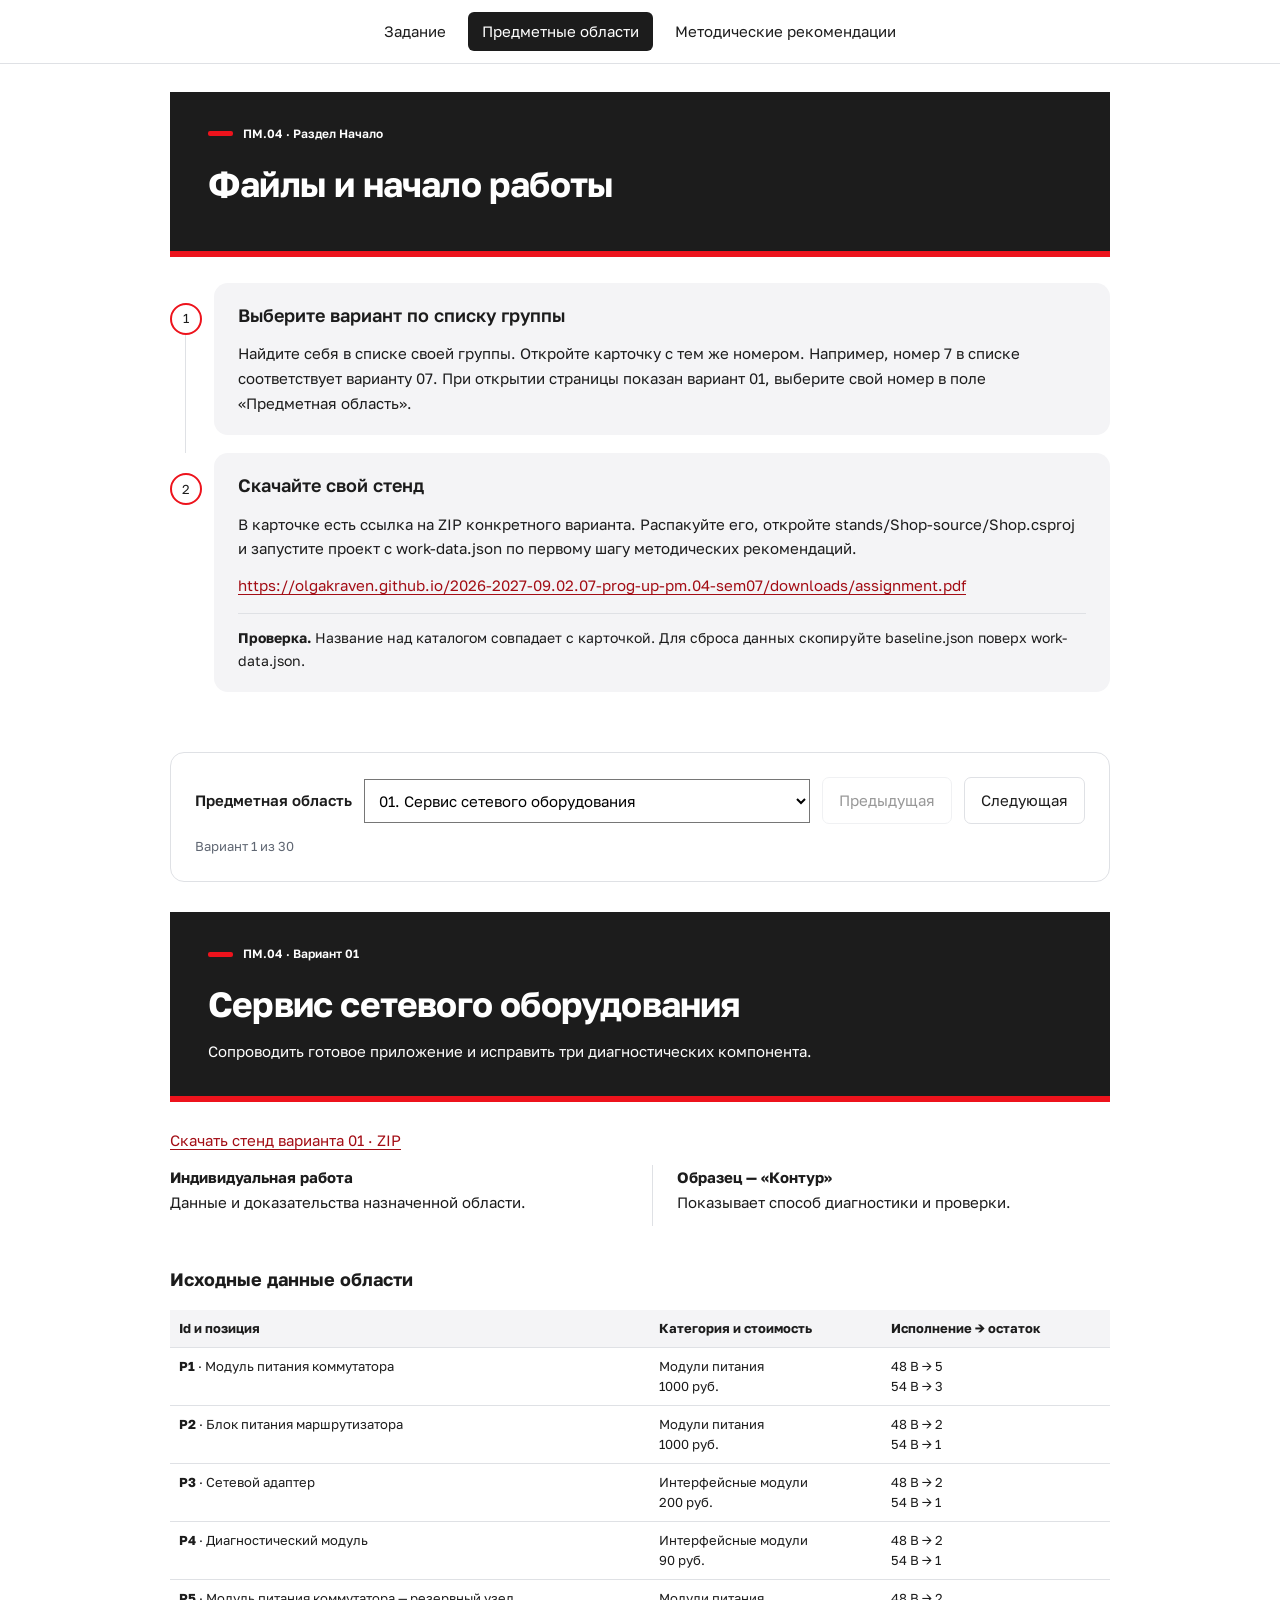
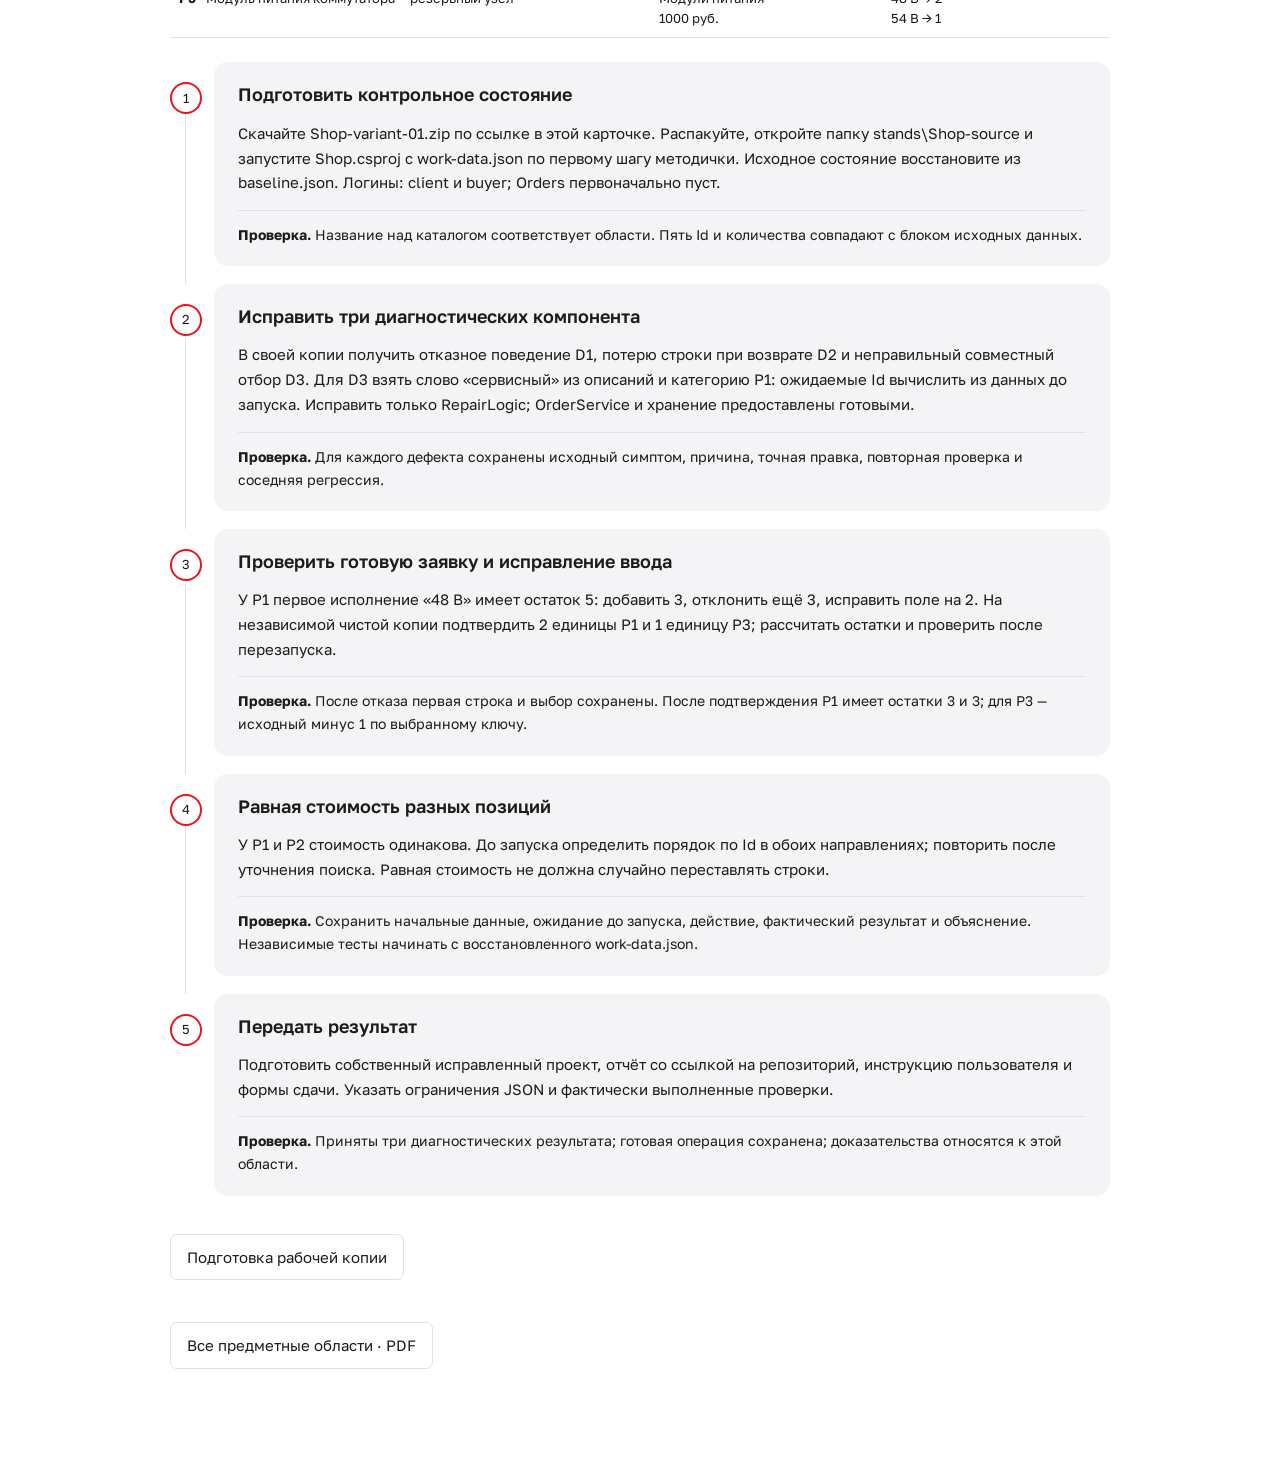
